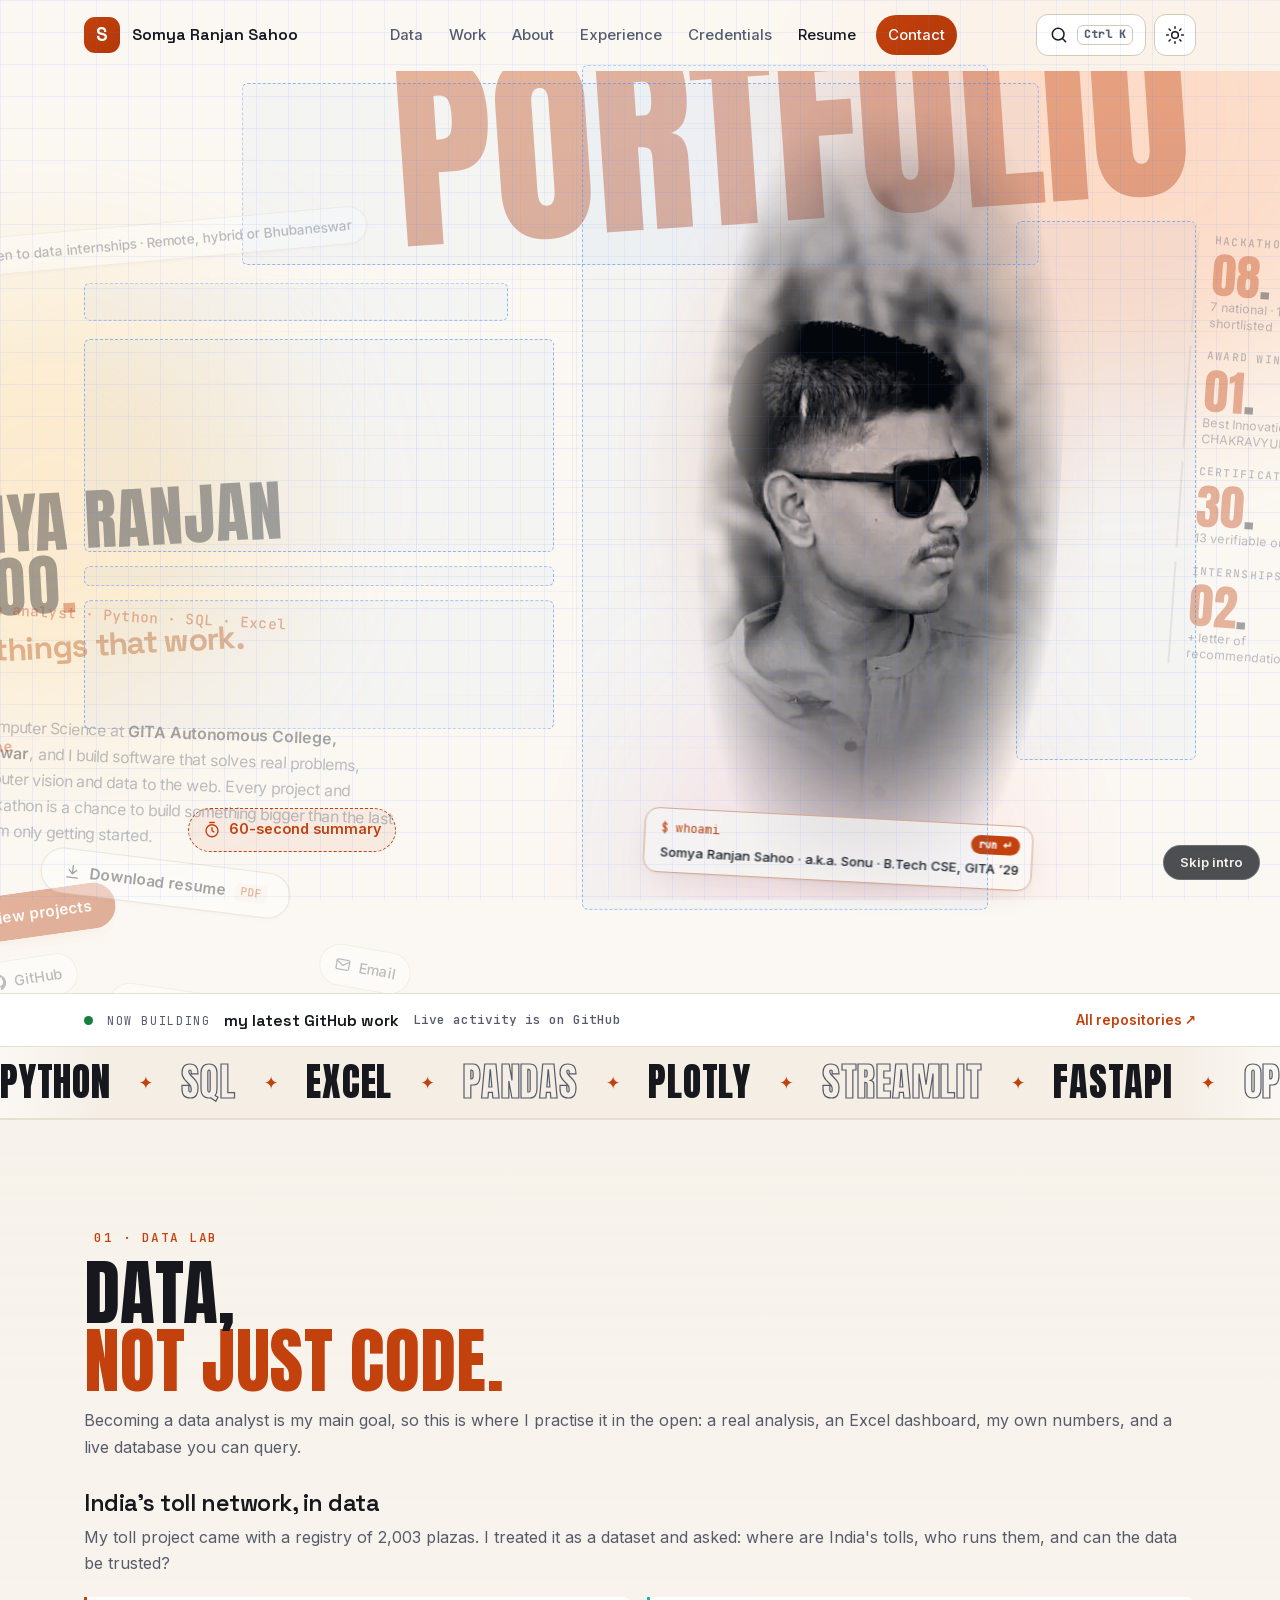
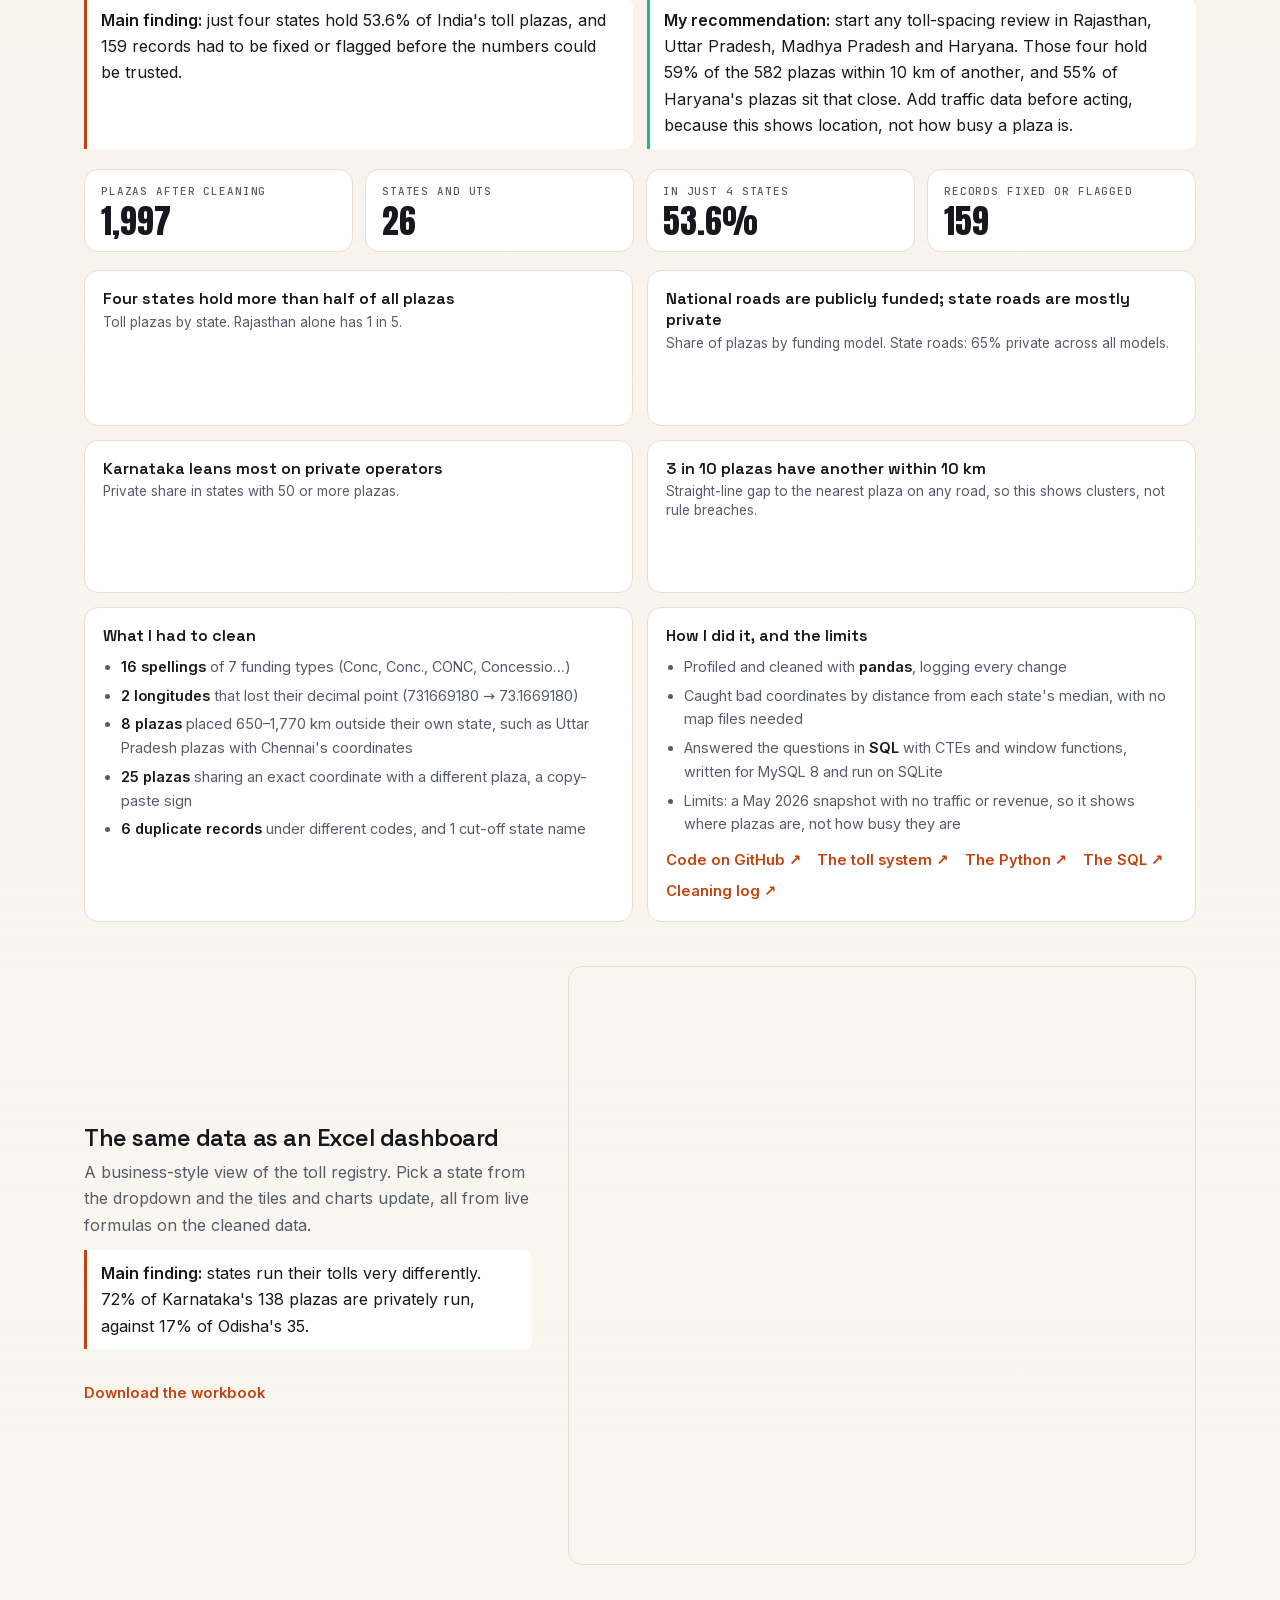
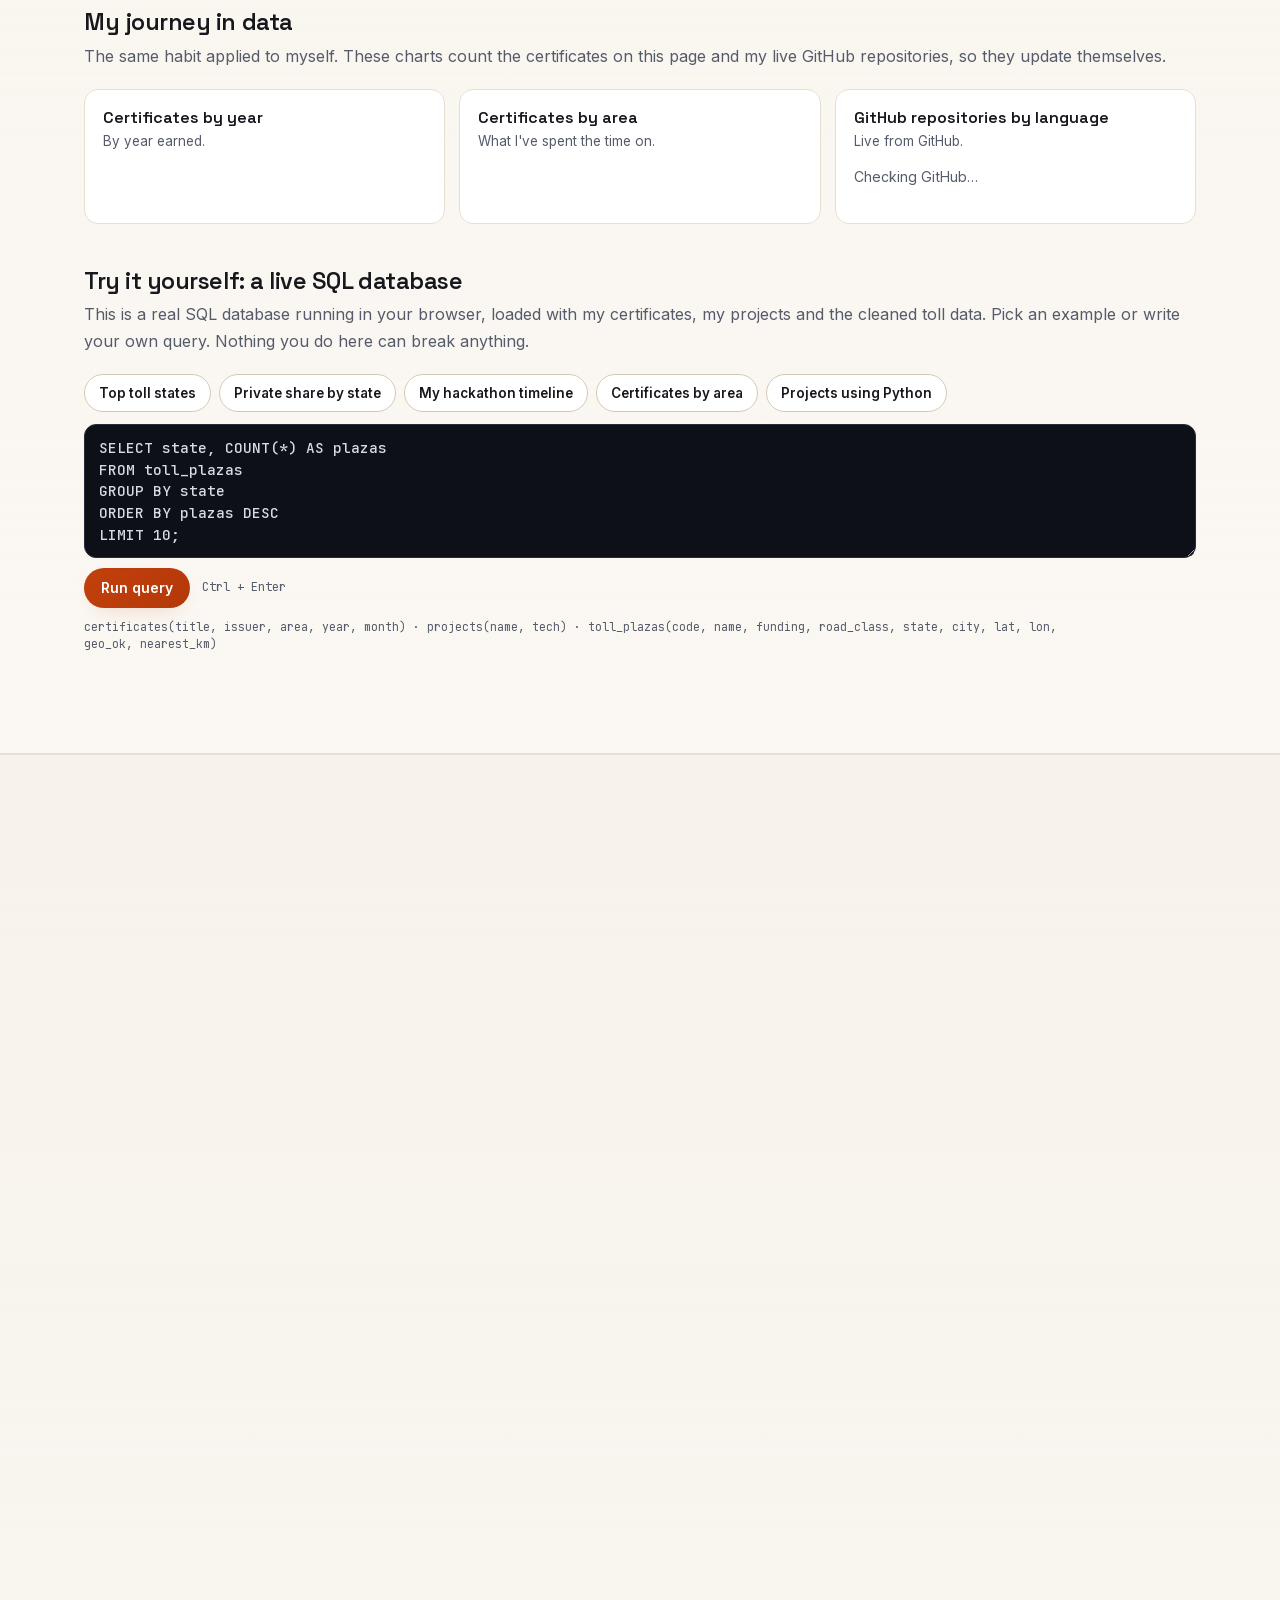
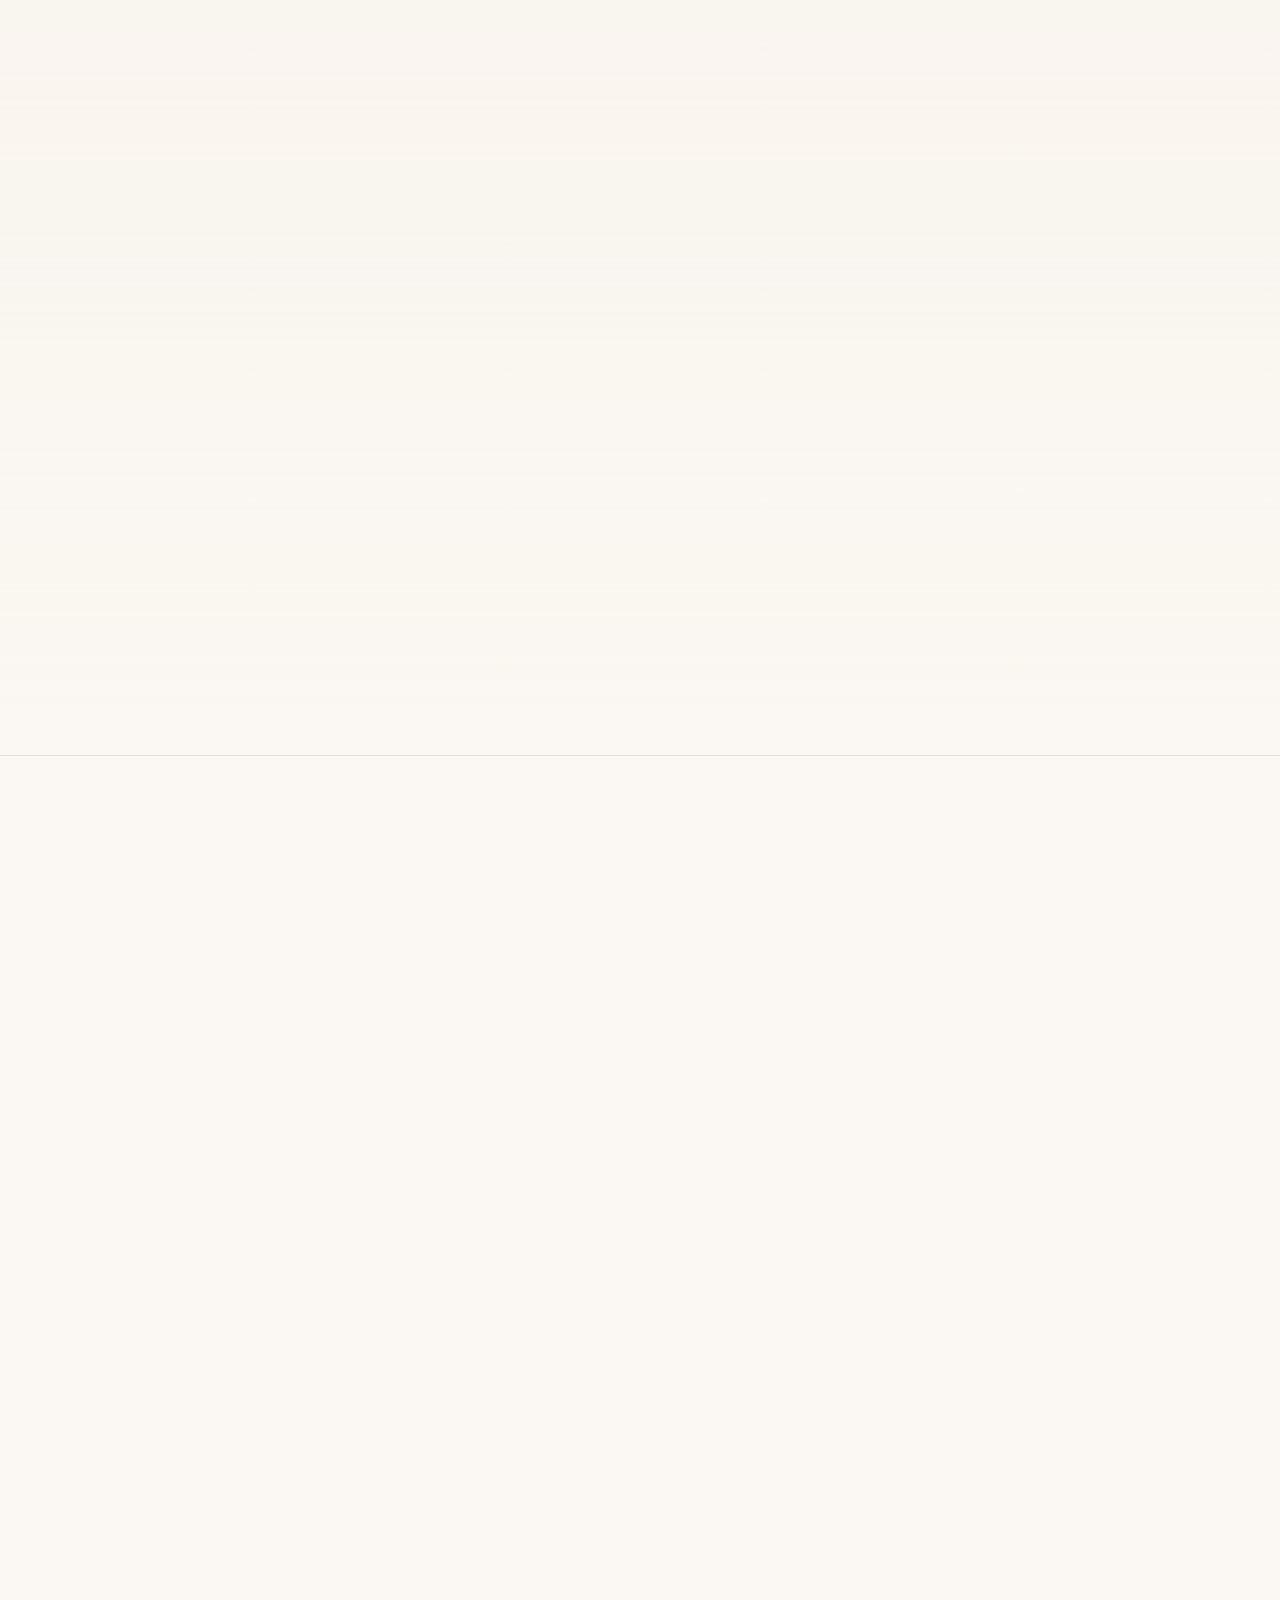
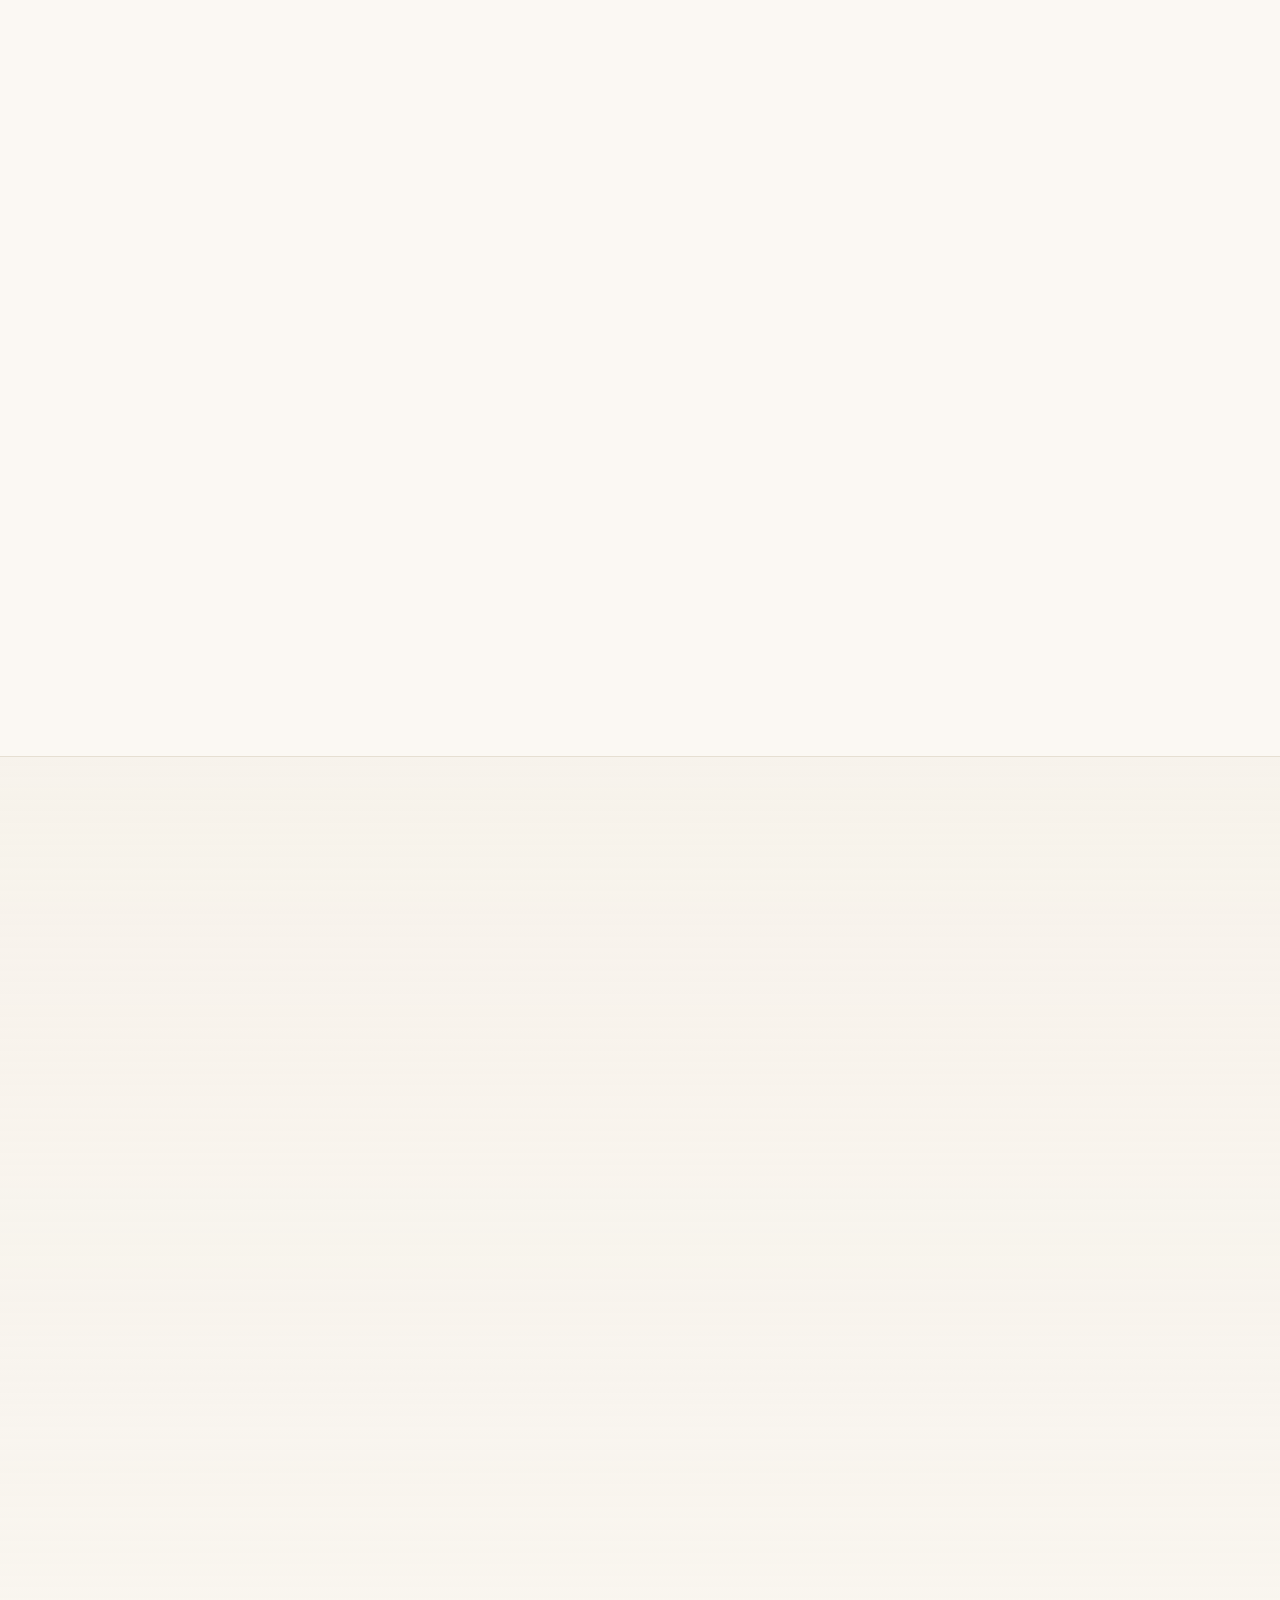
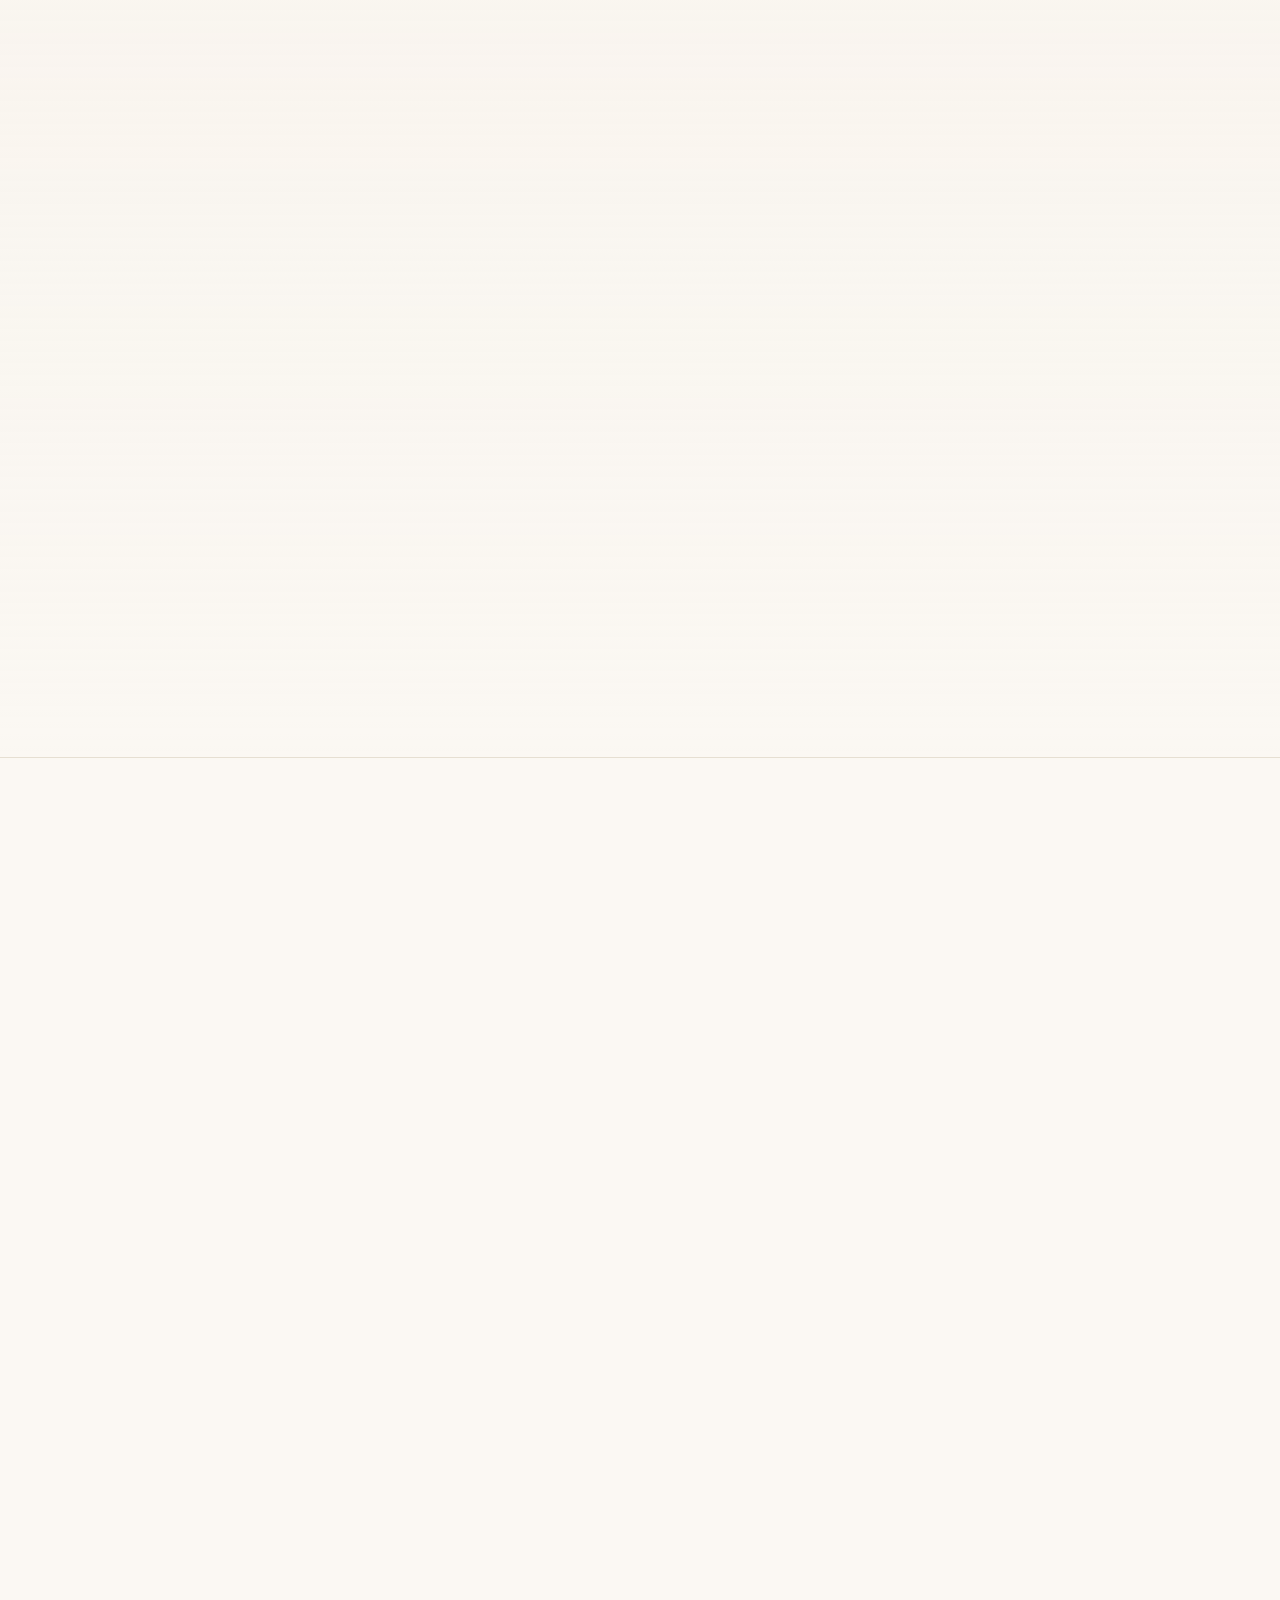
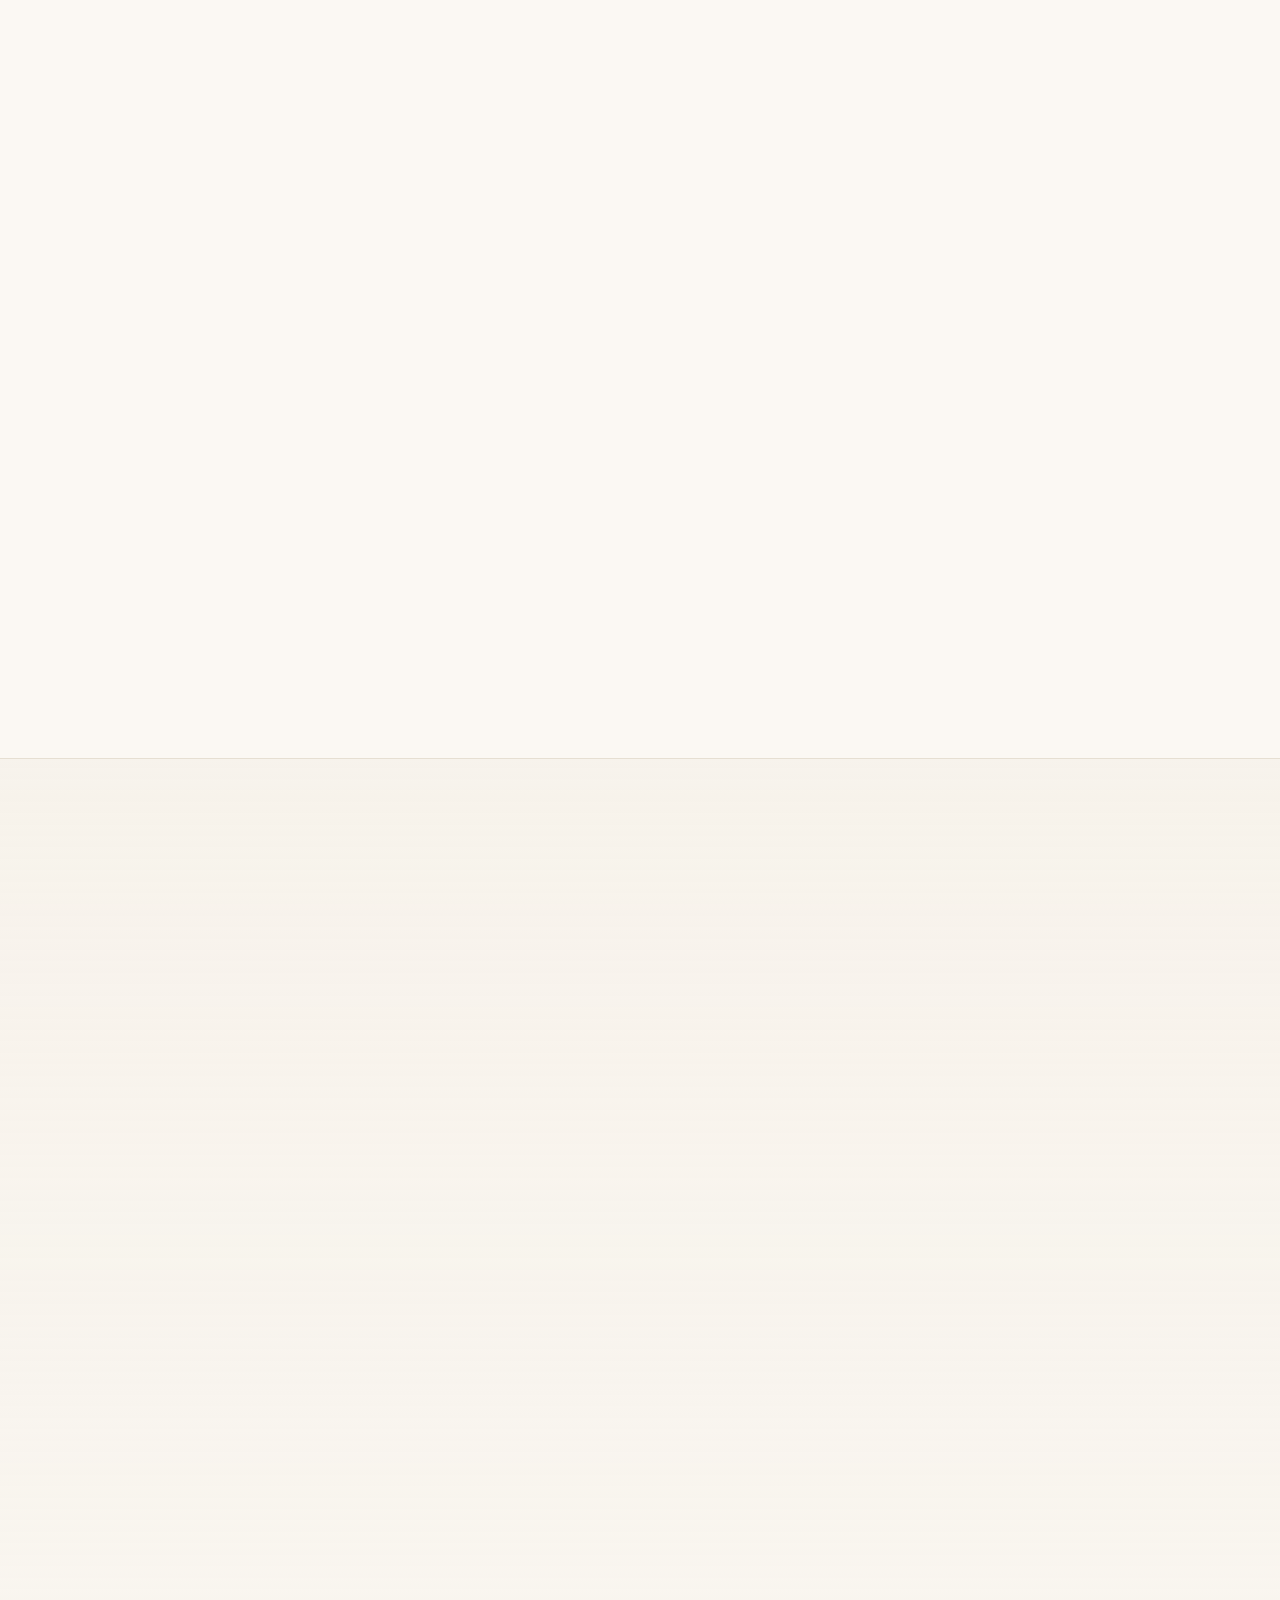
==== index.html @ 3d9ad7b9 "Intro labels draw their text from CSS, so a fading label is never scanned as low-contrast text Co-Au" ====
<!doctype html>
<html lang="en">
<head>
  <meta charset="utf-8">
  <meta http-equiv="Content-Security-Policy" content="default-src 'self'; script-src 'self' 'wasm-unsafe-eval' https://hcaptcha.com https://*.hcaptcha.com 'sha256-v4hv6ZfQVuRcMr7Sy1AnZH44LhtXQBidTsbVK5A6d98=' 'sha256-QTKUewccu4vymS6kCMDNSDtay0EPB0g5P4r34XDZfdQ='; style-src 'self' 'sha256-Icru9iI+Ml/fjcU/eu9B+s/yN4zPpXb0PztYgx0rugE=' https://hcaptcha.com https://*.hcaptcha.com; frame-src https://hcaptcha.com https://*.hcaptcha.com; font-src 'self'; img-src 'self' data:; connect-src 'self' https://formsubmit.co https://api.web3forms.com https://api.github.com https://hcaptcha.com https://*.hcaptcha.com; form-action 'self' https://formsubmit.co; base-uri 'self'; object-src 'none'; upgrade-insecure-requests">
  <meta name="referrer" content="strict-origin-when-cross-origin">
  <meta name="viewport" content="width=device-width, initial-scale=1">
  <title>Somya Ranjan Sahoo | Aspiring Data Analyst &amp; Developer</title>
  <meta name="description" content="Portfolio of Somya Ranjan Sahoo, aspiring data analyst and software developer in Bhubaneswar. SQL, Python and Excel projects, dashboards and hackathon results.">
  <meta name="keywords" content="Somya Ranjan Sahoo, data analyst portfolio, aspiring data analyst, software developer, SQL, Python, Excel, data analysis, dashboards, Bhubaneswar, Odisha">
  <meta name="robots" content="index, follow, max-image-preview:large">
  <meta name="msvalidate.01" content="415E27A560C0398D7C4775791DD42732">
  <meta name="author" content="Somya Ranjan Sahoo">
  <meta name="theme-color" content="#0b0d12">
  <link rel="canonical" href="https://somyaranjansahoo6422.github.io/">

  <meta property="og:type" content="website">
  <meta property="og:site_name" content="Somya Ranjan Sahoo">
  <meta property="og:locale" content="en_IN">
  <meta property="og:title" content="Somya Ranjan Sahoo · Aspiring Data Analyst and Software Developer">
  <meta property="og:description" content="I build things that work. Projects, hackathon results, my resume and how to reach me.">
  <meta property="og:url" content="https://somyaranjansahoo6422.github.io/">
  <meta property="og:image" content="https://somyaranjansahoo6422.github.io/assets/og-image.jpg">
  <meta property="og:image:type" content="image/jpeg">
  <meta property="og:image:width" content="1200">
  <meta property="og:image:height" content="630">
  <meta property="og:image:alt" content="Somya Ranjan Sahoo, aspiring data analyst and software developer">
  <meta name="twitter:card" content="summary_large_image">
  <meta name="twitter:title" content="Somya Ranjan Sahoo · Aspiring Data Analyst and Software Developer">
  <meta name="twitter:description" content="I build things that work. Projects, hackathon results, my resume and how to reach me.">
  <meta name="twitter:image" content="https://somyaranjansahoo6422.github.io/assets/og-image.jpg">
  <meta name="twitter:image:alt" content="Somya Ranjan Sahoo, aspiring data analyst and software developer">

  <link rel="icon" href="favicon.ico" sizes="48x48">
  <link rel="icon" href="assets/icon-192.png" type="image/png" sizes="192x192">
  <link rel="apple-touch-icon" href="assets/apple-touch-icon.png">

  <link rel="preload" as="image" href="assets/img/profile-960.webp" imagesrcset="assets/img/profile-240.webp 240w, assets/img/profile-480.webp 480w, assets/img/profile-720.webp 720w, assets/img/profile-960.webp 960w, assets/img/profile-1504.webp 1504w" imagesizes="(max-width: 760px) 70vw, 420px" fetchpriority="high">
  <link rel="preload" as="font" type="font/woff2" href="assets/fonts/anton.woff2" crossorigin>
  <link rel="preload" as="font" type="font/woff2" href="assets/fonts/inter.woff2" crossorigin>
  <!-- Phones paint from the inline first-screen CSS; the full stylesheet loads alongside without blocking. Wider screens wait for it as usual. -->
  <style id="critical">@font-face{font-family:Anton;src:url(assets/fonts/anton.woff2) format("woff2");font-weight:400;font-display:swap}@font-face{font-family:Poster Fallback;src:local("Roboto"),local("Roboto-Regular"),local("Arial"),local("Helvetica");size-adjust:66%}@font-face{font-family:Caveat;src:url(assets/fonts/caveat.woff2) format("woff2");font-weight:600;font-display:swap}@font-face{font-family:Space Grotesk;src:url(assets/fonts/space-grotesk.woff2) format("woff2");font-weight:500 700;font-display:swap}@font-face{font-family:Space Grotesk;src:url(assets/fonts/space-grotesk-ext.woff2) format("woff2");font-weight:500 700;font-display:swap;unicode-range:U+20B9}@font-face{font-family:Inter;src:url(assets/fonts/inter.woff2) format("woff2");font-weight:400 600;font-display:swap}@font-face{font-family:Inter;src:url(assets/fonts/inter-ext.woff2) format("woff2");font-weight:400 600;font-display:swap;unicode-range:U+20B9}@font-face{font-family:JetBrains Mono;src:url(assets/fonts/jetbrains-mono.woff2) format("woff2");font-weight:400 500;font-display:swap}@media(max-width:760px){:root{--bg: #fbf8f3;--bg-alt: #f4eee5;--surface: #ffffff;--surface-2: #fdfaf6;--text: #16181d;--muted: #555b6a;--line: #e6dfd2;--line-strong: #d4c9b7;--accent: #c2410c;--accent-2: #b45309;--accent-fill: #c2410c;--accent-fill-2: #b4380a;--accent-ink: #ffffff;--accent-soft: rgba(194, 65, 12, .07);--accent-glow: rgba(194, 65, 12, .24);--ok: #15803d;--grid: rgba(120, 90, 50, .09);--blob-1: rgba(255, 140, 80, .26);--blob-2: rgba(255, 196, 92, .24);--blob-3: rgba(255, 110, 140, .12);--shadow-sm: 0 1px 2px rgba(60, 40, 20, .05), 0 2px 6px rgba(60, 40, 20, .04);--shadow: 0 1px 2px rgba(60, 40, 20, .05), 0 10px 30px -12px rgba(90, 50, 20, .16);--shadow-lg: 0 2px 4px rgba(60, 40, 20, .05), 0 22px 50px -20px rgba(120, 60, 20, .26);--nav-bg: rgba(251, 248, 243, .82);--badge-win: #854d0e;--badge-win-bg: rgba(202, 138, 4, .13);--badge-final: #6d28d9;--badge-final-bg: rgba(109, 40, 217, .1);--badge-sel: #0f766e;--badge-sel-bg: rgba(15, 118, 110, .1);--badge-part: #475569;--badge-part-bg: rgba(71, 85, 105, .1);--danger: #b91c1c;--font-display: "Space Grotesk", system-ui, sans-serif;--font-body: "Inter", system-ui, -apple-system, "Segoe UI", sans-serif;--font-mono: "JetBrains Mono", ui-monospace, Consolas, monospace;--radius: 16px;--wrap: 1160px;--ease: cubic-bezier(.22, 1, .36, 1);color-scheme:light}@media(prefers-color-scheme:dark){:root:not([data-theme=light]){--bg: #0b0d12;--bg-alt: #0f1219;--surface: #151922;--surface-2: #121620;--text: #ecebe6;--muted: #a0a5b3;--line: #242a36;--line-strong: #343c4b;--accent: #ff7a4d;--accent-2: #ffb44a;--accent-fill: #ff6a3d;--accent-fill-2: #ff8a3d;--accent-ink: #0b0d12;--accent-soft: rgba(255, 106, 61, .12);--accent-glow: rgba(255, 106, 61, .28);--ok: #3ddc84;--grid: rgba(255, 255, 255, .05);--blob-1: rgba(255, 106, 61, .18);--blob-2: rgba(255, 170, 60, .09);--blob-3: rgba(120, 90, 255, .11);--shadow-sm: 0 1px 2px rgba(0, 0, 0, .3);--shadow: 0 1px 2px rgba(0, 0, 0, .3), 0 16px 40px -16px rgba(0, 0, 0, .6);--shadow-lg: 0 2px 4px rgba(0, 0, 0, .3), 0 26px 60px -20px rgba(0, 0, 0, .75);--nav-bg: rgba(11, 13, 18, .76);--badge-win: #fcd34d;--badge-win-bg: rgba(252, 211, 77, .14);--badge-final: #c4b5fd;--badge-final-bg: rgba(196, 181, 253, .14);--badge-sel: #5eead4;--badge-sel-bg: rgba(94, 234, 212, .12);--badge-part: #cbd5e1;--badge-part-bg: rgba(203, 213, 225, .12);--danger: #f87171;color-scheme:dark}}*,*:before,*:after{box-sizing:border-box}html{scroll-padding-top:84px}body{margin:0;background:var(--bg);color:var(--text);font:400 16px/1.65 var(--font-body);-webkit-font-smoothing:antialiased;overflow-x:hidden}img{max-width:100%;height:auto;display:block}a{color:inherit}h1,h2,h3{font-family:var(--font-display);line-height:1.15;margin:0;letter-spacing:-.02em}p{margin:0 0 1em}ul,ol{margin:0;padding:0;list-style:none}svg{width:20px;height:20px;fill:none;stroke:currentColor;stroke-width:1.8;stroke-linecap:round;stroke-linejoin:round;flex:none}::selection{background:var(--accent-fill);color:var(--accent-ink)}:focus-visible{outline:3px solid var(--accent);outline-offset:3px;border-radius:6px}.wrap{width:100%;max-width:var(--wrap);margin:0 auto;padding:0 24px}.mono{font-family:var(--font-mono);font-size:.82rem;letter-spacing:0}.sr-only{position:absolute;width:1px;height:1px;padding:0;margin:-1px;overflow:hidden;clip:rect(0 0 0 0);white-space:nowrap;border:0}.grad{background:linear-gradient(100deg,var(--accent) 0%,var(--accent-2) 50%,var(--accent) 100%);-webkit-background-clip:text;background-clip:text;color:transparent}.skip{position:absolute;left:-999px;top:8px;background:var(--accent-fill);color:var(--accent-ink);padding:10px 16px;border-radius:8px;z-index:100;font-weight:600}.skip:focus{left:8px}.ambient{position:fixed;inset:0;z-index:-1;pointer-events:none;overflow:hidden}.ambient span{position:absolute;border-radius:50%;filter:blur(80px)}.ambient span:nth-child(1){width:46vw;height:46vw;top:-14vw;right:-10vw;background:var(--blob-1)}.ambient span:nth-child(2){width:36vw;height:36vw;top:30vh;left:-14vw;background:var(--blob-2)}.ambient span:nth-child(3){width:30vw;height:30vw;bottom:-12vw;right:20vw;background:var(--blob-3)}.progress{position:fixed;top:0;left:0;right:0;height:3px;z-index:70;pointer-events:none;background:linear-gradient(90deg,var(--accent-fill),var(--accent-2));transform-origin:0 50%;transform:scaleX(0)}.btn{position:relative;overflow:hidden;isolation:isolate;display:inline-flex;align-items:center;justify-content:center;gap:8px;min-height:46px;padding:12px 22px;border-radius:999px;border:1px solid transparent;font:600 .95rem/1 var(--font-body);text-decoration:none;cursor:pointer;transition:transform .3s var(--ease),box-shadow .3s ease,background .25s ease,border-color .25s ease,color .25s ease}.btn svg{width:18px;height:18px}.btn--primary{background:linear-gradient(135deg,var(--accent-fill),var(--accent-fill-2));color:var(--accent-ink);box-shadow:0 8px 22px -10px var(--accent-glow)}.btn--primary:after{content:"";position:absolute;inset:0;z-index:-1;background:linear-gradient(110deg,transparent 30%,rgba(255,255,255,.35) 50%,transparent 70%);transform:translate(-120%);transition:transform .7s var(--ease)}.btn--primary:hover{transform:translateY(-2px);box-shadow:0 14px 30px -10px var(--accent-glow)}.btn--primary:hover:after{transform:translate(120%)}.btn--ghost{background:var(--surface);color:var(--text);border-color:var(--line-strong);box-shadow:var(--shadow-sm)}.btn--ghost:hover{transform:translateY(-2px);border-color:var(--accent);color:var(--accent)}.btn:active{transform:translateY(0) scale(.98)}.btn__meta{font:500 .7rem/1 var(--font-mono);padding:3px 6px;border-radius:5px;background:var(--accent-soft);color:var(--accent)}.link{color:var(--accent);text-decoration:underline;text-decoration-color:transparent;text-underline-offset:4px;text-decoration-thickness:1.5px;font-weight:600;font-size:.92rem;transition:text-decoration-color .25s ease}.link:hover{text-decoration-color:currentColor}.icon-btn{width:42px;height:42px;display:inline-grid;place-items:center;border-radius:12px;border:1px solid var(--line-strong);background:var(--surface);color:var(--text);cursor:pointer;transition:border-color .2s ease,color .2s ease}.icon-btn:hover{border-color:var(--accent);color:var(--accent)}.nav{position:sticky;top:0;z-index:50;background:var(--nav-bg);backdrop-filter:saturate(1.5) blur(14px);-webkit-backdrop-filter:saturate(1.5) blur(14px);border-bottom:1px solid transparent;transition:border-color .3s ease,box-shadow .3s ease}.nav__inner{display:flex;align-items:center;justify-content:space-between;height:70px;gap:16px;transition:height .3s var(--ease)}.brand{display:flex;align-items:center;gap:12px;text-decoration:none;font-weight:600}.brand__mark{width:36px;height:36px;border-radius:11px;display:grid;place-items:center;background:linear-gradient(135deg,var(--accent-fill),var(--accent-fill-2));color:var(--accent-ink);font:700 1.15rem/1 var(--font-display);transition:transform .4s var(--ease),border-radius .4s ease}.brand:hover .brand__mark{transform:rotate(-8deg);border-radius:50%}.brand__name{font-family:var(--font-display)}.brand:hover .brand__name{color:var(--accent)}.nav__links{display:flex;align-items:center;gap:2px}.nav__links a{text-decoration:none;padding:8px 12px;border-radius:999px;color:var(--muted);font-weight:500;font-size:.93rem;transition:color .2s ease,background .2s ease}.nav__links a:hover{color:var(--text);background:var(--accent-soft)}.nav__links .nav__resume{color:var(--text)}.nav__links .nav__cta{color:var(--accent-ink);background:linear-gradient(135deg,var(--accent-fill),var(--accent-fill-2));margin-left:6px}.nav__links .nav__cta:hover,.nav__links .nav__cta.active{color:var(--accent-ink);background:linear-gradient(135deg,var(--accent-fill),var(--accent-fill-2));filter:brightness(1.06)}.nav__tools{display:flex;gap:8px}.menu-btn,.i-moon{display:none}@media(prefers-color-scheme:dark){:root:not([data-theme=light]) .i-sun{display:none}:root:not([data-theme=light]) .i-moon{display:block}}.hero{padding:80px 0 60px;position:relative}.hero:before{content:"";position:absolute;inset:0;z-index:-1;pointer-events:none;background-image:linear-gradient(var(--grid) 1px,transparent 1px),linear-gradient(90deg,var(--grid) 1px,transparent 1px);background-size:52px 52px;mask-image:radial-gradient(ellipse 75% 65% at 65% 35%,#000 15%,transparent 72%);-webkit-mask-image:radial-gradient(ellipse 75% 65% at 65% 35%,#000 15%,transparent 72%)}.status{display:inline-flex;align-items:center;gap:10px;padding:7px 15px;border-radius:999px;border:1px solid var(--line);background:var(--surface);font-size:.85rem;font-weight:500;color:var(--muted);margin-bottom:18px;box-shadow:var(--shadow-sm)}.dot{position:relative;width:8px;height:8px;border-radius:50%;background:var(--ok)}.dot:after{content:"";position:absolute;inset:-4px;border-radius:50%;border:2px solid var(--ok);opacity:0}.role{font:500 .9rem/1.4 var(--font-mono);color:var(--accent);margin-bottom:14px;letter-spacing:.01em}.hero h1{font-size:clamp(2.4rem,5.6vw,4.2rem);margin-bottom:22px;letter-spacing:-.035em}.hero h1 .line{display:block}.lede{font-size:1.1rem;color:var(--muted);max-width:60ch}.lede strong{color:var(--text);font-weight:600}.hero__cta{display:flex;flex-wrap:wrap;align-items:center;gap:12px 14px;margin:30px 0 26px}.hero__contact{margin-left:4px}.socials{display:flex;flex-wrap:wrap;gap:10px}.socials a{display:inline-flex;align-items:center;gap:8px;text-decoration:none;color:var(--muted);font-weight:500;font-size:.9rem;padding:8px 14px;border-radius:999px;border:1px solid var(--line);background:var(--surface);transition:color .2s ease,border-color .2s ease,transform .3s var(--ease)}.socials a:hover{color:var(--accent);border-color:var(--accent);transform:translateY(-2px)}.socials svg{width:17px;height:17px}@media(prefers-reduced-motion:no-preference){html{scroll-behavior:smooth}.js .enter{opacity:0;transform:translateY(18px);animation:enter .8s var(--ease) forwards}.js .d1{animation-delay:.05s}.js .d2{animation-delay:.15s}.js .d3{animation-delay:.27s}.js .d4{animation-delay:.38s}.js .d5{animation-delay:.48s}.js .d6{animation-delay:.58s}.dot:after{animation:ping 2.2s cubic-bezier(0,0,.2,1) infinite}.ambient span:nth-child(1){animation:drift1 24s ease-in-out infinite alternate}.ambient span:nth-child(2){animation:drift2 28s ease-in-out infinite alternate}}@media(prefers-reduced-motion:reduce){.lift,.lift:hover,.btn:hover,.socials a:hover,.to-top:hover{transform:none!important}}@media(max-width:1100px){.nav__links a{padding:8px 9px;font-size:.9rem}}@media(max-width:960px){.menu-btn{display:inline-grid}.nav__links{position:absolute;top:100%;left:0;right:0;flex-direction:column;align-items:stretch;gap:2px;padding:10px 16px 18px;background:var(--bg);border-bottom:1px solid var(--line);box-shadow:0 20px 40px -20px #00000059;opacity:0;visibility:hidden;transform:translateY(-8px);transition:opacity .2s ease,transform .3s var(--ease),visibility 0s linear .2s}.nav__links a{padding:13px 12px;border-radius:12px;font-size:1rem}.nav__links .nav__cta{margin:8px 0 0;text-align:center}}.ambient span{animation:none!important;filter:blur(60px)}.nav{backdrop-filter:none;-webkit-backdrop-filter:none;background:var(--bg)}.wrap{padding:0 16px}.brand__name{font-size:.98rem}.hero{padding:36px 0 44px}.hero__cta .btn{flex:1 1 auto}@media(max-width:420px){.nav__tools{gap:4px}.nav__tools .icon-btn{width:44px;height:44px}.brand{gap:9px}.brand__name{font-size:.92rem}}a,button,summary,label,.filter{touch-action:manipulation}h1,h2,h3{text-wrap:balance}p,li,dd{text-wrap:pretty}.icon-btn:active,.filter:active,.to-top:active{transform:scale(.94)}.icon-btn,.filter{transition:transform .12s ease,border-color .2s ease,color .2s ease,background .2s ease}@media(pointer:coarse){.more .link,.case__links .link,.card>.link,.cert-list li>.link,.contact__links a,.footer__links a,.hero__contact,.about__evidence .link,.email-box__addr,.mini a,.section__head--row>.link{display:inline-flex;align-items:center;min-height:44px}}@media(max-width:380px){.nav__tools{gap:2px}.brand{gap:8px}.brand__name{font-size:.84rem}}@media(max-width:340px){.brand__name{display:none}}.stage{--word: clamp(4.4rem, 17vw, 15rem);position:relative;padding:0 0 84px;overflow:hidden;min-height:min(calc(100svh - 70px),1040px)}.stage__word{position:absolute;left:50%;top:18px;z-index:0;display:flex;white-space:nowrap;transform:translate(-50%,var(--py, 0px));font:700 var(--word)/.82 var(--font-display);letter-spacing:-.05em;pointer-events:none;user-select:none}.stage__word span{display:inline-block;background:linear-gradient(180deg,var(--accent-fill) 20%,var(--accent-fill-2) 100%);-webkit-background-clip:text;background-clip:text;color:transparent}.stage__grid{position:relative;z-index:1;display:grid;align-items:end;grid-template-columns:minmax(0,1.1fr) minmax(0,.95fr) 180px;gap:28px}.stage__text{padding-top:calc(var(--word) * .82 + 54px)}.stage h1{font-size:inherit;margin:0 0 14px;letter-spacing:normal}.stage__hello{display:block;font:500 clamp(1.1rem,1.8vw,1.45rem)/1.2 var(--font-display);color:var(--muted);margin-bottom:6px}.stage__name{display:block;font:700 clamp(2.2rem,4.3vw,3.7rem)/1 var(--font-display);letter-spacing:-.04em;text-transform:uppercase}.stage h1 .line.grad{display:block;margin-top:12px;font-size:clamp(1.35rem,2.5vw,2.1rem);letter-spacing:-.02em}.stage .role{margin:0 0 14px}@media(max-width:480px){.stage .role{font-size:clamp(.68rem,3.45vw,.9rem);letter-spacing:0}}.stage .lede{font-size:1.02rem;max-width:54ch}.stage .hero__cta{margin:24px 0 20px}.stage__portrait{position:relative;margin:0;height:clamp(440px,62vw,720px);align-self:end}.stage__portrait img{position:relative;z-index:1;width:100%;height:100%;object-fit:cover;object-position:50% 30%;-webkit-mask-image:linear-gradient(to bottom,#000 68%,transparent 98%),radial-gradient(ellipse 72% 80% at 50% 40%,#000 52%,transparent 82%);-webkit-mask-composite:source-in;mask-image:linear-gradient(to bottom,#000 68%,transparent 98%),radial-gradient(ellipse 72% 80% at 50% 40%,#000 52%,transparent 82%);mask-composite:intersect}.stage__glow{position:absolute;inset:12% 8% 6%;z-index:0;border-radius:50%;background:radial-gradient(circle at 50% 40%,var(--accent-glow),transparent 68%);filter:blur(30px)}.stage__tag{position:absolute;z-index:2;left:50%;bottom:7%;transform:translate(-50%);width:max-content;max-width:94%;padding:9px 14px;border-radius:999px;font-size:.8rem;text-align:center;background:var(--nav-bg);border:1px solid var(--line);box-shadow:var(--shadow);backdrop-filter:blur(10px);-webkit-backdrop-filter:blur(10px)}.stage__tag .mono{color:var(--accent);margin-right:6px}@media(max-width:1100px){.stage__tag{width:auto;left:8px;right:8px;transform:none;max-width:none}.stage__tag *{min-width:0;white-space:normal}}.stage__rail{margin:0;display:grid;gap:14px;align-self:center;padding-top:calc(var(--word) * .5)}.stage__rail>div{padding:2px 0 2px 16px;border-left:2px solid var(--line-strong);transition:border-color .3s ease}.stage__rail>div:hover{border-color:var(--accent-fill)}.stage__rail dt{font:500 .68rem/1.2 var(--font-mono);text-transform:uppercase;letter-spacing:.12em;color:var(--muted)}.stage__rail dd{margin:0}.stage__rail .count{display:block;font:700 2.6rem/1.05 var(--font-display);font-variant-numeric:tabular-nums;letter-spacing:-.03em;background:linear-gradient(135deg,var(--text),var(--accent));-webkit-background-clip:text;background-clip:text;color:transparent}.stage__sub{font-size:.76rem;color:var(--muted);line-height:1.35}.stage__scroll{position:absolute;left:50%;bottom:20px;transform:translate(-50%);z-index:2;display:inline-flex;align-items:center;gap:6px;font:500 .72rem/1 var(--font-mono);letter-spacing:.14em;text-transform:uppercase;color:var(--muted);text-decoration:none;padding:10px}.stage__scroll svg{width:16px;height:16px}.stage__scroll:hover{color:var(--accent)}.js .d7{animation-delay:.68s}.js .d8{animation-delay:.78s}@media(prefers-reduced-motion:no-preference){.js .stage__word span{opacity:0;transform:translateY(40%);animation:wordRise 1s var(--ease) forwards;animation-delay:calc(.05s + var(--i) * 55ms)}.stage__scroll svg{animation:bob 1.8s ease-in-out infinite}}@media(max-width:1100px){.stage__grid{grid-template-columns:minmax(0,1.1fr) minmax(0,.9fr)}.stage__rail{grid-column:1 / -1;grid-template-columns:repeat(4,1fr);padding-top:8px;align-self:start}}.stage{--word: 21vw;min-height:0;padding-bottom:64px}.stage__word{top:10px}.stage__grid{grid-template-columns:1fr;gap:22px;padding-top:calc(var(--word) * .82 * .45)}.stage__portrait{order:-1;height:clamp(320px,100vw,430px);width:min(84vw,340px);justify-self:center}.stage__rail{grid-template-columns:repeat(2,1fr);gap:16px 14px}.stage__rail .count{font-size:2.1rem}.stage__tag{font-size:.72rem;bottom:4%}.stage{--word: clamp(5.4rem, 22vw, 20rem);--font-poster: "Anton", "Impact", "Poster Fallback", sans-serif}.stage__word{font-family:var(--font-poster);font-weight:400;letter-spacing:-.005em;line-height:.86;top:12px}.stage__word span{background:linear-gradient(180deg,var(--accent-fill) 35%,var(--accent-fill-2) 100%);-webkit-background-clip:text;background-clip:text}.stage__text{padding-top:calc(var(--word) * .86 + 34px)}.stage__hello{font:600 clamp(1.7rem,2.8vw,2.4rem)/1 "Caveat","Segoe Script",cursive;color:var(--text);margin-bottom:2px}.stage__name{font-family:var(--font-poster);font-weight:400;letter-spacing:.01em;line-height:.95;font-size:clamp(2.7rem,5.2vw,4.6rem)}.accent-dot{color:var(--accent)}.stage__rail .count{font-family:var(--font-poster);font-weight:400;font-size:3rem;letter-spacing:.01em;line-height:1;background:none;color:var(--accent);-webkit-text-fill-color:currentColor}.stage__rail .count:after{content:".";color:var(--text)}.stage__rail dt{margin-bottom:4px}.stage__grid{padding-top:calc(var(--word) * .86 * .5)}.stage__rail .count{font-size:2.4rem}.stage__word span:nth-child(1){--i: 0}.stage__word span:nth-child(2){--i: 1}.stage__word span:nth-child(3){--i: 2}.stage__word span:nth-child(4){--i: 3}.stage__word span:nth-child(5){--i: 4}.stage__word span:nth-child(6){--i: 5}.stage__word span:nth-child(7){--i: 6}.stage__word span:nth-child(8){--i: 7}.stage__word span:nth-child(9){--i: 8}.stage{--word: clamp(5.4rem, 16.5vw, 15rem)}.stage__text{padding-top:calc(var(--word) * .86 + 30px)}.stage__portrait{height:clamp(520px,66vw,860px);margin-top:calc(var(--word) * -.62)}.stage__portrait img{object-position:62% 26%;filter:grayscale(1) contrast(1.18) brightness(.82);transition:filter .9s var(--ease),transform 1.2s var(--ease);-webkit-mask-image:linear-gradient(to bottom,#000 62%,transparent 96%),radial-gradient(ellipse 58% 66% at 56% 42%,#000 42%,transparent 74%);mask-image:linear-gradient(to bottom,#000 62%,transparent 96%),radial-gradient(ellipse 58% 66% at 56% 42%,#000 42%,transparent 74%)}.stage__portrait:hover img{filter:none;transform:scale(1.015)}.stage__glow{inset:6% 4% 10%;background:radial-gradient(circle at 56% 40%,var(--accent-glow),transparent 64%);filter:blur(40px);opacity:.9}.stage__portrait:after{content:"";position:absolute;left:18%;right:18%;bottom:14%;height:1px;z-index:2;background:linear-gradient(90deg,transparent,var(--accent-fill),transparent);opacity:.7}.stage__tag{bottom:9%}.stage .lede{font-size:.98rem}.stage .hero__cta{margin:20px 0 16px}@media(max-width:1100px){.stage__portrait{margin-top:calc(var(--word) * -.5);height:clamp(480px,70vw,700px)}}.stage{--word: 24vw}.stage__text{padding-top:0}.stage__grid{padding-top:calc(var(--word) * .86 * .42)}.stage__portrait{margin-top:0;height:clamp(320px,98vw,420px);width:min(88vw,360px)}.stage__portrait img{-webkit-mask-image:linear-gradient(to bottom,#000 60%,transparent 95%),radial-gradient(ellipse 62% 70% at 56% 44%,#000 44%,transparent 76%);mask-image:linear-gradient(to bottom,#000 60%,transparent 95%),radial-gradient(ellipse 62% 70% at 56% 44%,#000 44%,transparent 76%)}.stage__tag{bottom:4%}.stage__portrait:after{content:none}.stage__portrait img{-webkit-mask-image:linear-gradient(to bottom,transparent 0%,#000 24%,#000 62%,transparent 96%),radial-gradient(ellipse 60% 70% at 56% 46%,#000 44%,transparent 76%);mask-image:linear-gradient(to bottom,transparent 0%,#000 24%,#000 62%,transparent 96%),radial-gradient(ellipse 60% 70% at 56% 46%,#000 44%,transparent 76%)}.stage__tag{border-color:color-mix(in srgb,var(--accent-fill) 35%,var(--line))}.stage__portrait img{-webkit-mask-image:linear-gradient(to bottom,transparent 0%,#000 22%,#000 60%,transparent 95%),radial-gradient(ellipse 64% 72% at 56% 46%,#000 46%,transparent 78%);mask-image:linear-gradient(to bottom,transparent 0%,#000 22%,#000 60%,transparent 95%),radial-gradient(ellipse 64% 72% at 56% 46%,#000 46%,transparent 78%)}.stage__tag{font-size:.7rem;padding:7px 12px;max-width:92%}.stage__tag{white-space:nowrap;font-size:.68rem}.hero__cta .btn--primary{transition:transform .2s var(--ease),box-shadow .2s ease,filter .2s ease}:root{--font-poster: "Anton", "Impact", "Poster Fallback", sans-serif;--gold: #b45309;--gold-bg: rgba(202, 138, 4, .14)}@media(prefers-color-scheme:dark){:root:not([data-theme=light]){--gold: #fbbf24;--gold-bg: rgba(251, 191, 36, .14)}}.tabbar{display:none}:root[data-device=phone] .tabbar,:root[data-device=tablet] .tabbar{display:flex;position:fixed;z-index:70;justify-content:space-around;align-items:stretch;background:color-mix(in srgb,var(--surface) 88%,transparent);border:1px solid var(--line);backdrop-filter:blur(16px) saturate(1.4);-webkit-backdrop-filter:blur(16px) saturate(1.4);box-shadow:0 -8px 30px -18px #00000073}.tabbar a{position:relative;display:flex;flex-direction:column;align-items:center;justify-content:center;gap:3px;min-width:44px;min-height:48px;padding:6px 4px;text-decoration:none;color:var(--muted);font:600 .66rem/1 var(--font-body);letter-spacing:.02em;transition:color .2s ease}.tabbar svg{width:22px;height:22px;transition:transform .25s var(--ease)}.tabbar a:active svg{transform:scale(.9)}:root[data-device=phone] .tabbar{left:0;right:0;bottom:0;padding:4px 6px calc(4px + env(safe-area-inset-bottom));border-width:1px 0 0;border-radius:18px 18px 0 0}:root[data-device=phone] .tabbar a[data-tab=resume]{display:none}:root[data-device=phone] .tabbar a{flex:1}:root[data-device=phone] .menu-btn,:root[data-device=phone] .nav__links{display:none!important}:root[data-device=phone] body{padding-bottom:calc(64px + env(safe-area-inset-bottom))}.magnetic{transition:translate .25s var(--ease)}@media(prefers-color-scheme:light){:root:not([data-theme=dark]) .stage__portrait img{mix-blend-mode:multiply;filter:grayscale(1) contrast(1.25) brightness(1.18)}}:root[data-touch="1"] .cmdk-btn__k{display:none!important}.stage__tag{padding:0}.tag__btn{display:inline-flex;align-items:center;gap:4px;padding:9px 14px;border:0;border-radius:inherit;background:none;color:inherit;font:inherit;cursor:pointer;text-align:center}.tag__run{margin-left:8px;padding:2px 8px;border-radius:999px;font:600 .66rem/1.4 var(--font-mono);color:var(--accent-ink);background:var(--accent-fill)}.tag__btn:hover .tag__run{filter:brightness(1.08)}@media(prefers-reduced-motion:no-preference){.tag__run{animation:pulseRun 2.4s ease-in-out infinite}}.cmdk-btn{position:relative}.cmdk-btn__k{display:none}.qv-btn{display:inline-flex;align-items:center;gap:8px;min-height:44px;padding:0 14px;border-radius:999px;cursor:pointer;border:1px dashed var(--accent-fill);background:var(--accent-soft);color:var(--accent);font:600 .9rem/1 var(--font-body);transition:background .2s ease,transform .12s ease}.qv-btn svg{width:18px;height:18px}.qv-btn:hover{background:color-mix(in srgb,var(--accent-fill) 18%,transparent)}.qv-btn:active{transform:scale(.96)}body{background-color:var(--page-bg, var(--bg));transition:background-color 1s ease}.tag__btn{display:inline-block;white-space:nowrap;line-height:1.4}.tag__run{display:inline-block;vertical-align:1px}.tag__btn{white-space:normal}.ambient span{will-change:transform}@media(prefers-reduced-motion:no-preference){.tag__run{animation:none;position:relative}.tag__run:after{content:"";position:absolute;inset:-4px;border-radius:inherit;border:2px solid var(--accent-fill);opacity:0;animation:ping 2.4s ease-out infinite}}.stage__tag{padding:0;width:max-content;max-width:min(96%,460px);border-radius:14px;text-align:left;white-space:normal;font-size:.82rem;bottom:8%}.stage__tag .tag__btn{display:grid;gap:6px;width:100%;padding:10px 12px 11px 16px;border-radius:inherit;text-align:left;white-space:normal;line-height:1.35}.tag__top{display:flex;align-items:center;justify-content:space-between;gap:18px}.stage__tag .tag__cmd{margin:0;color:var(--accent);font-size:.78rem;letter-spacing:.02em}.stage__tag .tag__run{margin:0;flex:none}.tag__out{display:block;color:var(--text);font-weight:500;white-space:nowrap}.stage__tag .tag__btn:hover{background:color-mix(in srgb,var(--accent-fill) 6%,transparent)}.stage__tag{font-size:.74rem;max-width:94%;bottom:4%}.stage__tag .tag__extra{display:none}.tag__out{white-space:normal}.intro-lite .enter,.intro-lite .stage__word span{opacity:1;transform:none;animation:none}:root{--dv-1: #c2410c;--dv-2: #2563eb;--dv-3: #0a8f83;--dv-ink: #fff}@media(prefers-color-scheme:dark){:root:not([data-theme=light]){--dv-1: #f0622e;--dv-2: #4a8df0;--dv-3: #0fa898;--dv-ink: #0b0d12}}@keyframes enter{to{opacity:1;transform:none}}@keyframes ping{0%{opacity:.7;transform:scale(.6)}80%,to{opacity:0;transform:scale(1.8)}}@keyframes drift1{to{transform:translate(-8vw,10vh) scale(1.12)}}@keyframes drift2{to{transform:translate(10vw,-6vh) scale(.92)}}@keyframes wordRise{to{opacity:1;transform:none}}@keyframes bob{50%{transform:translateY(4px)}}@keyframes pulseRun{50%{box-shadow:0 0 0 5px var(--accent-soft)}}.intro-lite:not(.css-ready) main>:not(.stage),.intro-lite:not(.css-ready) body>footer{display:none}}
</style>
  <link id="css" rel="stylesheet" href="styles.min.css?v=eb554eb1" media="(min-width: 761px)">
  <noscript><link rel="stylesheet" href="styles.min.css?v=eb554eb1"></noscript>
  <script src="script.min.js?v=c270ccbd" defer fetchpriority="low"></script>

  <script>try{var t=localStorage.getItem('theme');if(t)document.documentElement.setAttribute('data-theme',t)}catch(e){}try{if(matchMedia('(prefers-reduced-motion: reduce)').matches){}else if(matchMedia('(max-width: 760px)').matches||(matchMedia('(pointer: coarse)').matches&&Math.min(screen.width,screen.height)<=600)){document.documentElement.classList.add('intro-lite')}else{document.documentElement.classList.add('build-on');[['hand3d.js','script'],['assets/img/hand-r.webp','image'],['assets/img/hand-l.webp','image']].forEach(function(f){var l=document.createElement('link');l.rel='preload';l.href=f[0];l.as=f[1];document.head.appendChild(l)});setTimeout(function(){if(!window.__bp)document.documentElement.classList.remove('build-on')},16000)}}catch(e){}try{var c=document.getElementById('css'),r=function(){c.media='all';document.documentElement.classList.add('css-ready')};if(c.sheet)r();else{if(location.hash)c.media='all';c.addEventListener('load',r)}}catch(e){document.documentElement.classList.add('css-ready')}</script>

  <script type="application/ld+json">
  {
    "@context": "https://schema.org",
    "@type": "Person",
    "name": "Somya Ranjan Sahoo",
    "alternateName": "Sonu",
    "jobTitle": "Aspiring Data Analyst and Software Developer",
    "description": "Portfolio of Somya Ranjan Sahoo, aspiring data analyst and software developer in Bhubaneswar. SQL, Python and Excel projects, dashboards and hackathon results.",
    "image": "https://somyaranjansahoo6422.github.io/assets/og-image.jpg",
    "url": "https://somyaranjansahoo6422.github.io/",
    "address": { "@type": "PostalAddress", "addressLocality": "Bhubaneswar", "addressRegion": "Odisha", "addressCountry": "IN" },
    "alumniOf": [
      { "@type": "CollegeOrUniversity", "name": "GITA Autonomous College, Bhubaneswar" },
      { "@type": "EducationalOrganization", "name": "Sainik School Bhubaneswar" }
    ],
    "knowsAbout": ["Data analysis", "SQL", "Python", "Excel", "Node.js", "Computer vision", "GIS"],
    "sameAs": ["https://github.com/somyaranjansahoo6422", "https://www.linkedin.com/in/somya-ranjan-sahoo-109599312/", "https://www.instagram.com/somya_ranjan__22/"]
  }
  </script>
  <script type="application/ld+json">
  {"@context":"https://schema.org","@type":"WebSite","name":"Somya Ranjan Sahoo","url":"https://somyaranjansahoo6422.github.io/"}
  </script>
  <script type="application/ld+json">
  {"@context":"https://schema.org","@type":"ItemList","name":"Projects by Somya Ranjan Sahoo","itemListElement":[{"@type":"ListItem","position":1,"item":{"@type":"SoftwareSourceCode","name":"VANTAGE: ZERO","description":"A voice-controlled 3D combat flight game that runs in the browser.","codeRepository":"https://github.com/somyaranjansahoo6422/Game-using-Wispr-Flow","programmingLanguage":"TypeScript","author":{"@type":"Person","name":"Somya Ranjan Sahoo"}}},{"@type":"ListItem","position":2,"item":{"@type":"SoftwareSourceCode","name":"GOD VIEW","description":"An open-source-intelligence digital twin: live flights and satellites on a 3D globe, linked in a knowledge graph.","codeRepository":"https://github.com/somyaranjansahoo6422/GOD-VIEW","programmingLanguage":"Python","author":{"@type":"Person","name":"Somya Ranjan Sahoo"}}},{"@type":"ListItem","position":3,"item":{"@type":"SoftwareSourceCode","name":"UNSPOKEN","description":"A chest-mounted wearable that helps visually impaired users sense obstacles and lets non-verbal users speak through gestures.","codeRepository":"https://github.com/somyaranjansahoo6422/unspoken","programmingLanguage":"Python","author":{"@type":"Person","name":"Somya Ranjan Sahoo"}}},{"@type":"ListItem","position":4,"item":{"@type":"SoftwareSourceCode","name":"Smart Toll Plaza Management & GIS Command Center","description":"A toll operations prototype with live number-plate recognition and a Pan-India plaza map.","codeRepository":"https://github.com/somyaranjansahoo6422/smart-toll-plaza-system","programmingLanguage":"Python","author":{"@type":"Person","name":"Somya Ranjan Sahoo"}}},{"@type":"ListItem","position":5,"item":{"@type":"SoftwareSourceCode","name":"Student Attendance Management System","description":"A multi-role desktop app where students check in by scanning a QR code.","codeRepository":"https://github.com/somyaranjansahoo6422/Student_Attendance_Management_System","programmingLanguage":"Python","author":{"@type":"Person","name":"Somya Ranjan Sahoo"}}}]}
  </script>
</head>
<body>
  <a class="skip" href="#main">Skip to content</a>
  <div class="ambient" aria-hidden="true"><span></span><span></span><span></span></div>
  <div class="progress" id="progress" aria-hidden="true"></div>

  <header class="nav" id="top">
    <div class="wrap nav__inner">
      <a class="brand" href="#top" id="brandHome">
        <span class="brand__mark" aria-hidden="true">S</span>
        <span class="brand__name">Somya Ranjan Sahoo</span><span class="sr-only"> — back to top</span>
      </a>
      <nav class="nav__links" id="navLinks" aria-label="Primary">
        <a href="#data">Data</a>
        <a href="#work">Work</a>
        <a href="#about">About</a>
        <a href="#experience">Experience</a>
        <a href="#credentials">Credentials</a>
        <a href="#resume" class="nav__resume">Resume</a>
        <a href="#contact" class="nav__cta">Contact</a>
      </nav>
      <div class="nav__tools">
        <button class="icon-btn" id="themeToggle" type="button" aria-label="Switch to dark theme">
          <svg class="i-sun" viewBox="0 0 24 24" aria-hidden="true"><circle cx="12" cy="12" r="4"/><path d="M12 2v2M12 20v2M4.9 4.9l1.4 1.4M17.7 17.7l1.4 1.4M2 12h2M20 12h2M4.9 19.1l1.4-1.4M17.7 6.3l1.4-1.4"/></svg>
          <svg class="i-moon" viewBox="0 0 24 24" aria-hidden="true"><path d="M21 12.8A9 9 0 1 1 11.2 3a7 7 0 0 0 9.8 9.8z"/></svg>
        </button>
        <button class="icon-btn menu-btn" id="menuToggle" type="button" aria-label="Open menu" aria-expanded="false" aria-controls="navLinks">
          <svg viewBox="0 0 24 24" aria-hidden="true"><path d="M4 7h16M4 12h16M4 17h16"/></svg>
        </button>
      </div>
    </div>
  </header>

  <main id="main">
    <!-- HERO -->
    <section class="hero stage" aria-labelledby="hero-title">
      <div class="stage__word" aria-hidden="true"><span>P</span><span>O</span><span>R</span><span>T</span><span>F</span><span>O</span><span>L</span><span>I</span><span>O</span></div>
      <div class="wrap stage__grid">
        <div class="stage__text">
          <p class="status enter d1"><span class="dot" aria-hidden="true"></span>Open to data internships · Remote, hybrid or Bhubaneswar</p>
          <h1 id="hero-title">
            <span class="stage__hello enter d2">Hi, I'm</span>
            <span class="stage__name enter d3">Somya Ranjan Sahoo<span class="accent-dot">.</span></span>
            <span class="line grad enter d4">I build things that work.</span>
          </h1>
          <p class="role enter d4">Aspiring data analyst · Python · SQL · Excel</p>
          <p class="lede enter d5">
            I study Computer Science at <strong>GITA Autonomous College, Bhubaneswar</strong>, and I build software that
            solves real problems, from computer vision and data to the web. Every project and every hackathon is a chance
            to build something bigger than the last one, and I'm only getting started.
          </p>
          <div class="hero__cta enter d6">
            <a class="btn btn--primary" href="#work">View projects</a>
            <a class="btn btn--ghost" href="assets/Somya-Ranjan-Sahoo-Resume.pdf" download>
              <svg viewBox="0 0 24 24" aria-hidden="true"><path d="M12 4v11M7 10l5 5 5-5M5 20h14"/></svg>
              Download resume <span class="btn__meta">PDF</span>
            </a>
            <a class="link hero__contact" href="#contact">Contact me</a>
            <button type="button" class="qv-btn" id="qvOpen"><svg viewBox="0 0 24 24" aria-hidden="true"><circle cx="12" cy="13" r="8"/><path d="M12 9v4l2.5 1.5M9 2h6"/></svg>60-second summary</button>
          </div>
          <ul class="socials enter d7" aria-label="Profiles">
            <li><a href="https://github.com/somyaranjansahoo6422" target="_blank" rel="noopener noreferrer">
              <svg viewBox="0 0 24 24" aria-hidden="true"><path fill="currentColor" stroke="none" d="M12 .5a11.5 11.5 0 0 0-3.6 22.4c.6.1.8-.3.8-.6v-2c-3.2.7-3.9-1.5-3.9-1.5-.5-1.3-1.3-1.7-1.3-1.7-1-.7.1-.7.1-.7 1.2.1 1.8 1.2 1.8 1.2 1 1.8 2.8 1.3 3.5 1 .1-.8.4-1.3.7-1.6-2.6-.3-5.3-1.3-5.3-5.7 0-1.3.5-2.3 1.2-3.1-.1-.3-.5-1.5.1-3.1 0 0 1-.3 3.3 1.2a11.3 11.3 0 0 1 6 0C17.3 4.7 18.3 5 18.3 5c.6 1.6.2 2.8.1 3.1.8.8 1.2 1.8 1.2 3.1 0 4.4-2.7 5.4-5.3 5.7.4.4.8 1.1.8 2.2v3.2c0 .3.2.7.8.6A11.5 11.5 0 0 0 12 .5z"/></svg>
              <span>GitHub</span></a></li>
            <li><a href="https://www.linkedin.com/in/somya-ranjan-sahoo-109599312/" target="_blank" rel="noopener noreferrer">
              <svg viewBox="0 0 24 24" aria-hidden="true"><path fill="currentColor" stroke="none" d="M20.4 20.5h-3.6v-5.6c0-1.3 0-3-1.8-3s-2.1 1.4-2.1 2.9v5.7H9.4V9h3.4v1.6h.1c.5-.9 1.6-1.8 3.4-1.8 3.6 0 4.2 2.4 4.2 5.4v6.3zM5.3 7.4a2.1 2.1 0 1 1 0-4.2 2.1 2.1 0 0 1 0 4.2zM7.1 20.5H3.6V9h3.5v11.5zM22.2 0H1.8C.8 0 0 .8 0 1.7v20.6c0 .9.8 1.7 1.8 1.7h20.4c1 0 1.8-.8 1.8-1.7V1.7C24 .8 23.2 0 22.2 0z"/></svg>
              <span>LinkedIn</span></a></li>
            <li><a href="https://www.instagram.com/somya_ranjan__22/" target="_blank" rel="noopener noreferrer">
              <svg viewBox="0 0 24 24" aria-hidden="true"><rect x="3" y="3" width="18" height="18" rx="5"/><circle cx="12" cy="12" r="4"/><circle cx="17.5" cy="6.5" r="1" fill="currentColor" stroke="none"/></svg>
              <span>Instagram</span></a></li>
            <li><a href="mailto:6422somyaranjansahoo@gmail.com">
              <svg viewBox="0 0 24 24" aria-hidden="true"><rect x="3" y="5" width="18" height="14" rx="2"/><path d="m3 7 9 6 9-6"/></svg>
              <span>Email</span></a></li>
          </ul>
        </div>

        <figure class="stage__portrait enter d3">
          <span class="stage__glow" aria-hidden="true"></span>
          <img src="assets/img/profile-960.webp" srcset="assets/img/profile-240.webp 240w, assets/img/profile-480.webp 480w, assets/img/profile-720.webp 720w, assets/img/profile-960.webp 960w, assets/img/profile-1504.webp 1504w" sizes="(max-width: 760px) 70vw, 420px" width="1504" height="2816" alt="Portrait of Somya Ranjan Sahoo" loading="eager" fetchpriority="high" decoding="sync">
          <figcaption class="stage__tag"><span class="mono">$ whoami</span> Somya Ranjan Sahoo<span class="tag__extra"> · a.k.a. Sonu</span> · B.Tech CSE, GITA ’29</figcaption>
        </figure>

        <dl class="stage__rail">
          <div class="enter d5"><dt>Hackathons</dt><dd><span class="count" data-to="8">08</span></dd><dd class="stage__sub">7 national · 1 final · 3 shortlisted</dd></div>
          <div class="enter d6"><dt>Award win</dt><dd><span class="count" data-to="1">01</span></dd><dd class="stage__sub">Best Innovation Team, CHAKRAVYUH 1.0</dd></div>
          <div class="enter d7"><dt>Certificates</dt><dd><span class="count" data-to="30">30</span></dd><dd class="stage__sub">13 verifiable on Coursera</dd></div>
          <div class="enter d8"><dt>Internships</dt><dd><span class="count" data-to="2">02</span></dd><dd class="stage__sub">+ letter of recommendation</dd></div>
        </dl>
      </div>
      <a class="stage__scroll" href="#data"><span>Scroll</span><svg viewBox="0 0 24 24" aria-hidden="true"><path d="M12 5v14M6 13l6 6 6-6"/></svg></a>
    </section>

    <div class="nowbar" id="nowbar">
      <div class="wrap nowbar__inner">
        <span class="nowbar__dot" aria-hidden="true"></span>
        <span class="nowbar__label mono">Now building</span>
        <a class="nowbar__repo" id="nowRepo" href="https://github.com/somyaranjansahoo6422?tab=repositories" target="_blank" rel="noopener noreferrer">my latest GitHub work</a>
        <span class="nowbar__meta" id="nowMeta">Checking GitHub…</span>
        <a class="nowbar__all link" href="https://github.com/somyaranjansahoo6422?tab=repositories" target="_blank" rel="noopener noreferrer">All repositories ↗</a>
      </div>
    </div>

    <div class="ticker" aria-hidden="true"><div class="ticker__track"><div class="ticker__row"><span>Python</span><i>✦</i><span class="o">SQL</span><i>✦</i><span>Excel</span><i>✦</i><span class="o">pandas</span><i>✦</i><span>Plotly</span><i>✦</i><span class="o">Streamlit</span><i>✦</i><span>FastAPI</span><i>✦</i><span class="o">OpenCV</span><i>✦</i><span>GIS</span><i>✦</i><span class="o">Three.js</span><i>✦</i><span>Node.js</span><i>✦</i><span class="o">Raspberry Pi</span><i>✦</i><span>Git &amp; GitHub</span><i>✦</i></div><div class="ticker__row"><span>Python</span><i>✦</i><span class="o">SQL</span><i>✦</i><span>Excel</span><i>✦</i><span class="o">pandas</span><i>✦</i><span>Plotly</span><i>✦</i><span class="o">Streamlit</span><i>✦</i><span>FastAPI</span><i>✦</i><span class="o">OpenCV</span><i>✦</i><span>GIS</span><i>✦</i><span class="o">Three.js</span><i>✦</i><span>Node.js</span><i>✦</i><span class="o">Raspberry Pi</span><i>✦</i><span>Git &amp; GitHub</span><i>✦</i></div></div></div>

    <!-- DATA -->
    <section class="section section--alt" id="data" aria-labelledby="data-title">
      <div class="wrap">
        <header class="section__head">
          <p class="eyebrow">01 · Data lab</p>
          <h2 id="data-title">Data, <span class="hl">not just code.</span></h2>
          <p class="section__intro">Becoming a data analyst is my main goal, so this is where I practise it in the open: a real analysis, an Excel dashboard, my own numbers, and a live database you can query.</p>
        </header>

        <article class="study-data" id="toll-analysis">
          <h3 class="dl-h">India's toll network, in data</h3>
          <p class="dl-lede">My toll project came with a registry of 2,003 plazas. I treated it as a dataset and asked: where are India's tolls, who runs them, and can the data be trusted?</p>
          <div class="dl-findings">
            <p class="dl-finding"><strong>Main finding:</strong> just four states hold 53.6% of India's toll plazas, and 159 records had to be fixed or flagged before the numbers could be trusted.</p>
            <p class="dl-finding dl-finding--rec"><strong>My recommendation:</strong> start any toll-spacing review in Rajasthan, Uttar Pradesh, Madhya Pradesh and Haryana. Those four hold 59% of the 582 plazas within 10 km of another, and 55% of Haryana's plazas sit that close. Add traffic data before acting, because this shows location, not how busy a plaza is.</p>
          </div>
          <dl class="dl-stats">
            <div><dt>Plazas after cleaning</dt><dd>1,997</dd></div>
            <div><dt>States and UTs</dt><dd>26</dd></div>
            <div><dt>In just 4 states</dt><dd>53.6%</dd></div>
            <div><dt>Records fixed or flagged</dt><dd>159</dd></div>
          </dl>
          <div class="dl-grid">
            <figure class="dl-fig"><figcaption><strong>Four states hold more than half of all plazas</strong><span>Toll plazas by state. Rajasthan alone has 1 in 5.</span></figcaption><div id="chartStates" class="dl-chart"></div></figure>
            <figure class="dl-fig"><figcaption><strong>National roads are publicly funded; state roads are mostly private</strong><span>Share of plazas by funding model. State roads: 65% private across all models.</span></figcaption><div id="chartFunding" class="dl-chart"></div></figure>
            <figure class="dl-fig"><figcaption><strong>Karnataka leans most on private operators</strong><span>Private share in states with 50 or more plazas.</span></figcaption><div id="chartPrivate" class="dl-chart"></div></figure>
            <figure class="dl-fig"><figcaption><strong>3 in 10 plazas have another within 10 km</strong><span>Straight-line gap to the nearest plaza on any road, so this shows clusters, not rule breaches.</span></figcaption><div id="chartSpacing" class="dl-chart"></div></figure>
          </div>
          <div class="dl-notes">
            <div>
              <h4>What I had to clean</h4>
              <ul>
                <li><strong>16 spellings</strong> of 7 funding types (Conc, Conc., CONC, Concessio…)</li>
                <li><strong>2 longitudes</strong> that lost their decimal point (731669180 → 73.1669180)</li>
                <li><strong>8 plazas</strong> placed 650–1,770 km outside their own state, such as Uttar Pradesh plazas with Chennai's coordinates</li>
                <li><strong>25 plazas</strong> sharing an exact coordinate with a different plaza, a copy-paste sign</li>
                <li><strong>6 duplicate records</strong> under different codes, and 1 cut-off state name</li>
              </ul>
            </div>
            <div>
              <h4>How I did it, and the limits</h4>
              <ul>
                <li>Profiled and cleaned with <strong>pandas</strong>, logging every change</li>
                <li>Caught bad coordinates by distance from each state's median, with no map files needed</li>
                <li>Answered the questions in <strong>SQL</strong> with CTEs and window functions, written for MySQL 8 and run on SQLite</li>
                <li>Limits: a May 2026 snapshot with no traffic or revenue, so it shows where plazas are, not how busy they are</li>
              </ul>
              <p class="dl-links"><a class="link" href="https://github.com/somyaranjansahoo6422/india-toll-network-analysis" target="_blank" rel="noopener noreferrer">Code on GitHub ↗</a><a class="link" href="https://github.com/somyaranjansahoo6422/smart-toll-plaza-system" target="_blank" rel="noopener noreferrer">The toll system ↗</a><a class="link" href="https://github.com/somyaranjansahoo6422/india-toll-network-analysis/blob/main/analysis.py" target="_blank" rel="noopener noreferrer">The Python ↗</a><a class="link" href="https://github.com/somyaranjansahoo6422/india-toll-network-analysis/blob/main/queries.sql" target="_blank" rel="noopener noreferrer">The SQL ↗</a><a class="link" href="https://github.com/somyaranjansahoo6422/india-toll-network-analysis/blob/main/cleaning_log.csv" target="_blank" rel="noopener noreferrer">Cleaning log ↗</a></p>
            </div>
          </div>
        </article>

        <article class="study-data" id="toll-dashboard">
          <h3 class="dl-h">The same data as an Excel dashboard</h3>
          <p class="dl-lede">A business-style view of the toll registry. Pick a state from the dropdown and the tiles and charts update, all from live formulas on the cleaned data.</p>
          <p class="dl-finding"><strong>Main finding:</strong> states run their tolls very differently. 72% of Karnataka's 138 plazas are privately run, against 17% of Odisha's 35.</p>
          <a class="dl-shot zoom" href="assets/img/proj-toll-dashboard-1380.webp" data-caption="India Toll Network Dashboard in Excel"><img src="assets/img/proj-toll-dashboard-960.webp" srcset="assets/img/proj-toll-dashboard-480.webp 480w, assets/img/proj-toll-dashboard-960.webp 960w, assets/img/proj-toll-dashboard-1380.webp 1380w" sizes="(max-width: 760px) calc(100vw - 32px), 760px" width="960" height="916" alt="Excel dashboard with a state selector, six number tiles, auto insights and suggestions, and four charts of India's toll plazas" loading="lazy" decoding="async"></a>
          <p class="dl-links"><a class="link" href="assets/data/india-toll-dashboard.xlsx" download>Download the workbook</a></p>
        </article>

        <article class="study-data" id="my-numbers">
          <h3 class="dl-h">My journey in data</h3>
          <p class="dl-lede">The same habit applied to myself. These charts count the certificates on this page and my live GitHub repositories, so they update themselves.</p>
          <p class="dl-finding" id="myFinding" hidden></p>
          <div class="dl-grid dl-grid--3">
            <figure class="dl-fig"><figcaption><strong>Certificates by year</strong><span>By year earned.</span></figcaption><div id="chartYears" class="dl-chart"></div></figure>
            <figure class="dl-fig"><figcaption><strong>Certificates by area</strong><span>What I've spent the time on.</span></figcaption><div id="chartAreas" class="dl-chart"></div></figure>
            <figure class="dl-fig"><figcaption><strong>GitHub repositories by language</strong><span>Live from GitHub.</span></figcaption><div id="chartLangs" class="dl-chart"><p class="dl-wait">Checking GitHub…</p></div></figure>
          </div>
        </article>

        <article class="study-data sql" id="sqlBox">
          <h3 class="dl-h">Try it yourself: a live SQL database</h3>
          <p class="dl-lede">This is a real SQL database running in your browser, loaded with my certificates, my projects and the cleaned toll data. Pick an example or write your own query. Nothing you do here can break anything.</p>
          <div class="sql__examples">
            <button type="button" class="sql__ex" data-sql="SELECT state, COUNT(*) AS plazas
FROM toll_plazas
GROUP BY state
ORDER BY plazas DESC
LIMIT 10;">Top toll states</button>
            <button type="button" class="sql__ex" data-sql="SELECT state, COUNT(*) AS plazas,
  ROUND(100.0 * SUM(funding IN ('Concession','BOT','TOT','DBFOT')) / COUNT(*), 1) AS private_pct
FROM toll_plazas
GROUP BY state
HAVING COUNT(*) >= 50
ORDER BY private_pct DESC;">Private share by state</button>
            <button type="button" class="sql__ex" data-sql="SELECT month, title
FROM certificates
WHERE area LIKE 'Hackathons%'
ORDER BY month DESC;">My hackathon timeline</button>
            <button type="button" class="sql__ex" data-sql="SELECT area, COUNT(*) AS certificates
FROM certificates
GROUP BY area
ORDER BY certificates DESC;">Certificates by area</button>
            <button type="button" class="sql__ex" data-sql="SELECT name, tech
FROM projects
WHERE tech LIKE '%Python%';">Projects using Python</button>
          </div>
          <label class="sr-only" for="sqlIn">SQL query</label>
          <textarea id="sqlIn" class="sql__in" rows="5" spellcheck="false" autocapitalize="off" autocomplete="off">SELECT state, COUNT(*) AS plazas
FROM toll_plazas
GROUP BY state
ORDER BY plazas DESC
LIMIT 10;</textarea>
          <p class="sql__bar"><button type="button" class="btn btn--primary btn--sm" id="sqlRun">Run query</button><span class="sql__keys mono">Ctrl + Enter</span></p>
          <div id="sqlOut" class="sql__out" role="status" aria-live="polite"></div>
          <p class="sql__schema mono">certificates(title, issuer, area, year, month) · projects(name, tech) · toll_plazas(code, name, funding, road_class, state, city, lat, lon, geo_ok, nearest_km)</p>
        </article>
      </div>
    </section>

    <!-- SELECTED WORK & RECOGNITION -->
    <section class="section section--alt" id="work" aria-labelledby="work-title">
      <div class="wrap">
        <header class="section__head section__head--row">
          <div>
            <p class="eyebrow">02 · Selected work &amp; recognition</p>
            <h2 id="work-title">Things I've <span class="hl">built.</span></h2>
            <p class="section__intro">What each project does, who built it and where it got recognised. Open a case study
              to see how it works and which part was hardest to get right.</p>
          </div>
          <a class="link" href="https://github.com/somyaranjansahoo6422?tab=repositories" target="_blank" rel="noopener noreferrer">All repositories ↗</a>
        </header>

        <div class="workbar">
        <div class="filters" id="filters" role="group" aria-label="Filter projects by category" hidden>
          <button type="button" class="filter" data-filter="all" aria-pressed="true">All <span class="filter__n"></span></button>
          <button type="button" class="filter" data-filter="rec" aria-pressed="false">Hackathons &amp; recognition <span class="filter__n"></span></button>
          <button type="button" class="filter" data-filter="ai" aria-pressed="false">AI &amp; computer vision <span class="filter__n"></span></button>
          <button type="button" class="filter" data-filter="web" aria-pressed="false">Web &amp; interactive 3D <span class="filter__n"></span></button>
          <button type="button" class="filter" data-filter="gis" aria-pressed="false">GIS &amp; geospatial <span class="filter__n"></span></button>
          <button type="button" class="filter" data-filter="py" aria-pressed="false">Python &amp; data <span class="filter__n"></span></button>
        </div>
        <div class="viewtoggle" role="group" aria-label="Project layout" id="viewToggleWork" hidden>
          <button type="button" data-view="grid" aria-pressed="true"><svg viewBox="0 0 24 24" aria-hidden="true"><rect x="3" y="3" width="7" height="7" rx="1.5"/><rect x="14" y="3" width="7" height="7" rx="1.5"/><rect x="3" y="14" width="7" height="7" rx="1.5"/><rect x="14" y="14" width="7" height="7" rx="1.5"/></svg>Cards</button>
          <button type="button" data-view="index" aria-pressed="false"><svg viewBox="0 0 24 24" aria-hidden="true"><path d="M8 6h13M8 12h13M8 18h13M3 6h1M3 12h1M3 18h1"/></svg>Index</button>
        </div>
        </div>
        <p class="sr-only" id="filterStatus" role="status" aria-live="polite"></p>
        <div class="pindex" id="projIndex" hidden></div>

        <h3 class="group-title" data-group="cases">Flagship projects</h3>
        <div class="cases">

          <!-- SMART TOLL PLAZA -->
          <article class="case" id="toll" data-cats="gis ai py">
            <a class="case__media case__media--top zoom" href="assets/img/proj-toll-map-1520.webp" data-caption="Smart Toll Plaza: Pan-India GIS command center" data-video="assets/video/toll-anpr-loop.mp4">
              <img src="assets/img/proj-toll-map-960.webp" srcset="assets/img/proj-toll-map-480.webp 480w, assets/img/proj-toll-map-720.webp 720w, assets/img/proj-toll-map-960.webp 960w, assets/img/proj-toll-map-1520.webp 1520w" sizes="(max-width: 760px) calc(100vw - 32px), (max-width: 1100px) 50vw, 540px" width="1520" height="1573" alt="Map of India with about two thousand toll plazas plotted as blue and orange dots, labelled 2,003 toll plazas mapped" loading="lazy" decoding="async">
              <span class="badge badge--plain">Prototype · simulation</span>
            </a>
            <div class="case__body">
              <p class="case__kicker">GIS &amp; computer vision · Solo project</p>
              <h3>Smart Toll Plaza Management &amp; GIS Command Center</h3>
              <p class="case__purpose">An NHAI-style toll operations prototype: live number-plate recognition, a Pan-India plaza map and role-based reporting.</p>
              <ul class="chips chips--sm" aria-label="Technologies"><li>Python</li><li>Streamlit</li><li>FastALPR</li><li>OpenCV</li><li>WebRTC</li><li>Plotly</li><li>pandas</li></ul>
              <details class="study">
                <summary>Read the case study</summary>
                <dl class="study__grid">
                  <div><dt>Architecture</dt><dd>A Streamlit multipage app behind a sign-in, with four pages: Operations Overview, Live Camera, GIS Command Center and Analytics. A <code>CloudSQLAdapter</code> class stores transactions, security audits and shift closures in a JSON file, behind an interface meant to be swapped for a cloud SQL database later.</dd></div>
                  <div><dt>Data flow</dt><dd>WebRTC camera frame → every third frame → FastALPR (YOLOv9 plate detector + MobileViT OCR) → confidence ≥ 0.50 → Indian plate-format check → blacklist screening or diplomatic exemption → simulated FASTag or cash charge → ledger and audit entry.</dd></div>
                  <div><dt>Map &amp; analytics</dt><dd>A national toll-plaza registry (2,000+ rows) cleaned with pandas and plotted with Plotly's map view; analytics show payment mix and revenue by vehicle type; prices rise 1.15× in peak hours.</dd></div>
                  <div><dt>Hardest problem</dt><dd>Making a demo that runs on any machine. The data adapter needs no cloud credentials, and plate validation accepts standard, Bharat-series and diplomatic plates while throwing out OCR noise.</dd></div>
                  <div><dt>Testing</dt><dd>20 automated tests cover plate validation, peak-hour pricing, the data store and sign-in, and GitHub Actions runs them on every push.</dd></div>
                  <div><dt>Scope</dt><dd>It's a simulation for learning and demos, and it isn't connected to live FASTag, VAHAN or NHAI systems. It grew out of my Class XII toll-management project.</dd></div>
                </dl>
                <div class="study__gallery study__gallery--wide">
                  <a class="zoom" href="assets/img/proj-toll-pipeline-1480.webp" data-caption="The live ANPR checkout pipeline"><img src="assets/img/proj-toll-pipeline-960.webp" srcset="assets/img/proj-toll-pipeline-480.webp 480w, assets/img/proj-toll-pipeline-720.webp 720w, assets/img/proj-toll-pipeline-960.webp 960w, assets/img/proj-toll-pipeline-1480.webp 1480w" sizes="(max-width: 760px) calc(100vw - 64px), 500px" width="1480" height="480" alt="Diagram of the eight-step ANPR checkout pipeline: capture, detect, read, validate, screen, exempt, charge, record" loading="lazy" decoding="async"></a>
                </div>
                <div class="study__gallery">
                  <a class="zoom" href="assets/img/proj-toll-anpr-1600.webp" data-caption="Live camera: a plate locked and priced by vehicle class"><img src="assets/img/proj-toll-anpr-960.webp" srcset="assets/img/proj-toll-anpr-480.webp 480w, assets/img/proj-toll-anpr-960.webp 960w, assets/img/proj-toll-anpr-1600.webp 1600w" sizes="(max-width: 760px) 45vw, 240px" width="1600" height="900" alt="Live ANPR screen with a plate locked at 99 percent and a ₹100 tariff" loading="lazy" decoding="async"></a>
                  <a class="zoom" href="assets/img/proj-toll-alert-1600.webp" data-caption="Live camera: a blacklisted plate raises a security alert"><img src="assets/img/proj-toll-alert-960.webp" srcset="assets/img/proj-toll-alert-480.webp 480w, assets/img/proj-toll-alert-960.webp 960w, assets/img/proj-toll-alert-1600.webp 1600w" sizes="(max-width: 760px) 45vw, 240px" width="1600" height="900" alt="Live ANPR screen showing a security alert for a stolen vehicle" loading="lazy" decoding="async"></a>
                  <a class="zoom" href="assets/img/proj-toll-analytics-1600.webp" data-caption="Analytics: payment mix, revenue by vehicle class and daily trend"><img src="assets/img/proj-toll-analytics-960.webp" srcset="assets/img/proj-toll-analytics-480.webp 480w, assets/img/proj-toll-analytics-960.webp 960w, assets/img/proj-toll-analytics-1600.webp 1600w" sizes="(max-width: 760px) 45vw, 240px" width="1600" height="900" alt="Analytics charts for FASTag adoption and revenue by vehicle class" loading="lazy" decoding="async"></a>
                  <a class="zoom" href="assets/img/proj-toll-shift-1600.webp" data-caption="Shift closure: a cash shortage flagged for review"><img src="assets/img/proj-toll-shift-960.webp" srcset="assets/img/proj-toll-shift-480.webp 480w, assets/img/proj-toll-shift-960.webp 960w, assets/img/proj-toll-shift-1600.webp 1600w" sizes="(max-width: 760px) 45vw, 240px" width="1600" height="900" alt="End of shift cash reconciliation with a negative variance flagged" loading="lazy" decoding="async"></a>
                </div>
              </details>
              <p class="case__links">
                <a class="btn btn--ghost btn--sm" href="assets/video/toll-highlights.mp4" data-play data-caption="Smart Toll Plaza in about a minute, with simulated data">Watch the demo</a>
                <a class="btn btn--ghost btn--sm" href="https://github.com/somyaranjansahoo6422/smart-toll-plaza-system" target="_blank" rel="noopener noreferrer">Source code</a>
                <a class="link" href="#toll-analysis">See the data analysis</a>
                <a class="link" href="assets/video/toll-demo.mp4" data-play data-caption="Smart Toll Plaza full walkthrough, with simulated data">Full 4-minute walkthrough</a>
              </p>
            </div>
          </article>

          <!-- VANTAGE: ZERO -->
          <article class="case" id="vantage" data-cats="web rec">
            <a class="case__media zoom" href="assets/img/proj-vantage-800.webp" data-caption="VANTAGE: ZERO, in-game screenshot" data-video="assets/video/vantage-loop.mp4">
              <img src="assets/img/proj-vantage-800.webp" srcset="assets/img/proj-vantage-480.webp 480w, assets/img/proj-vantage-720.webp 720w, assets/img/proj-vantage-800.webp 800w" sizes="(max-width: 760px) calc(100vw - 32px), (max-width: 1100px) 50vw, 540px" width="800" height="420" alt="In-game screenshot of VANTAGE: ZERO: a fighter jet flying low over mountain terrain with a green heads-up display" loading="lazy" decoding="async">
              <span class="badge badge--part">Participant · Hacker House Goa 2026</span>
            </a>
            <div class="case__body">
              <p class="case__kicker">Interactive 3D · Solo project · Live</p>
              <h3>VANTAGE: ZERO</h3>
              <p class="case__purpose">A voice-controlled 3D combat flight game that runs in the browser.</p>
              <p>Fly a Su-57 or F-35 over terrain built from real Caucasus elevation data, and command it by voice, keyboard or mouse.</p>
              <ul class="chips chips--sm" aria-label="Technologies"><li>TypeScript</li><li>Three.js</li><li>Vite</li><li>Web Audio API</li><li>Web Speech API</li><li>Vitest</li></ul>
              <details class="study">
                <summary>Read the case study</summary>
                <dl class="study__grid">
                  <div><dt>Problem</dt><dd>Make a full flight-combat game that opens straight away in a browser (no installer, no asset packs, no API keys) and can be played entirely by voice.</dd></div>
                  <div><dt>What I built</dt><dd>A 6-degrees-of-freedom flight model running at 120 Hz, four missions plus a wave-survival mode across three theatres, a glass-cockpit HUD with a tactical map, an AI wingman and enemy drones, a voice-command layer, and assists such as autopilot and autoland.</dd></div>
                  <div><dt>Architecture</dt><dd>TypeScript compiled by Vite into a static bundle; Three.js (WebGL2) is the only runtime dependency. Audio is synthesised with the Web Audio API. Every push to GitHub deploys to Vercel.</dd></div>
                  <div><dt>Hardest problem</dt><dd>Keeping it self-contained. Terrain, aircraft, audio and dialogue are all generated locally, so the game never needs the network. A suite of 81 automated Vitest tests covers flight, missions, voice bindings and settings.</dd></div>
                  <div><dt>Outcome</dt><dd>It's live and you can play it. I made it for the Wispr Flow challenge at Hacker House Goa 2026, directing an AI coding assistant by voice dictation.</dd></div>
                </dl>
                <div class="study__gallery">
                  <a class="zoom" href="assets/img/proj-vantage-takeoff-1600.webp" data-caption="Auto-takeoff after the "take off" command"><img src="assets/img/proj-vantage-takeoff-960.webp" srcset="assets/img/proj-vantage-takeoff-480.webp 480w, assets/img/proj-vantage-takeoff-960.webp 960w, assets/img/proj-vantage-takeoff-1600.webp 1600w" sizes="(max-width: 760px) 45vw, 240px" width="1600" height="1000" alt="A jet lifting off a valley runway with afterburners lit and the full HUD on screen" loading="lazy" decoding="async"></a>
                  <a class="zoom" href="assets/img/proj-vantage-chase-1600.webp" data-caption="Low-level valley flight from the chase camera"><img src="assets/img/proj-vantage-chase-960.webp" srcset="assets/img/proj-vantage-chase-480.webp 480w, assets/img/proj-vantage-chase-960.webp 960w, assets/img/proj-vantage-chase-1600.webp 1600w" sizes="(max-width: 760px) 45vw, 240px" width="1600" height="1000" alt="Chase view of the jet flying low through a green valley" loading="lazy" decoding="async"></a>
                  <a class="zoom" href="assets/img/proj-vantage-inflight-1600.webp" data-caption="Front camera view during the mission"><img src="assets/img/proj-vantage-inflight-960.webp" srcset="assets/img/proj-vantage-inflight-480.webp 480w, assets/img/proj-vantage-inflight-960.webp 960w, assets/img/proj-vantage-inflight-1600.webp 1600w" sizes="(max-width: 760px) 45vw, 240px" width="1600" height="1000" alt="Front camera view of the jet in a valley with mission text on the HUD" loading="lazy" decoding="async"></a>
                  <a class="zoom" href="assets/img/proj-vantage-hangar-1600.webp" data-caption="The pilot in the Tactical Hangar"><img src="assets/img/proj-vantage-hangar-960.webp" srcset="assets/img/proj-vantage-hangar-480.webp 480w, assets/img/proj-vantage-hangar-960.webp 960w, assets/img/proj-vantage-hangar-1600.webp 1600w" sizes="(max-width: 760px) 45vw, 240px" width="1600" height="1000" alt="A pilot avatar standing in front of the jet in the hangar" loading="lazy" decoding="async"></a>
                </div>
              </details>
              <p class="case__links">
                <a class="btn btn--primary btn--sm" href="https://vantage-zero.vercel.app" target="_blank" rel="noopener noreferrer">Play it live</a>
                <a class="btn btn--ghost btn--sm" href="assets/video/vantage-reel.mp4" data-play data-caption="VANTAGE: ZERO demo: menu, voice-commanded takeoff, valley flight and hangar">Watch the demo</a>
                <a class="btn btn--ghost btn--sm" href="https://github.com/somyaranjansahoo6422/Game-using-Wispr-Flow" target="_blank" rel="noopener noreferrer">Source code</a>
              </p>
            </div>
          </article>

          <!-- GOD VIEW -->
          <article class="case" id="godview" data-cats="gis web ai py rec">
            <a class="case__media zoom" href="assets/img/proj-godview-960.webp" data-caption="GOD VIEW: 3D globe with live flight and satellite layers" data-video="assets/video/godview-loop.mp4">
              <img src="assets/img/proj-godview-960.webp" srcset="assets/img/proj-godview-480.webp 480w, assets/img/proj-godview-720.webp 720w, assets/img/proj-godview-960.webp 960w" sizes="(max-width: 760px) calc(100vw - 32px), (max-width: 1100px) 50vw, 540px" width="960" height="456" alt="GOD VIEW dashboard: a 3D Earth globe with satellite tracks and control panels on both sides" loading="lazy" decoding="async">
              <span class="badge badge--final">Finalist · India Innovates 2026</span>
            </a>
            <div class="case__body">
              <p class="case__kicker">GIS &amp; data · Team ASTRA-X · My part: back-end ingestion</p>
              <h3>GOD VIEW</h3>
              <p class="case__purpose">An open-source-intelligence digital twin: live flights and satellites on a 3D globe, linked in a knowledge graph.</p>
              <ul class="chips chips--sm" aria-label="Technologies"><li>Python</li><li>FastAPI</li><li>Neo4j</li><li>Next.js</li><li>CesiumJS</li><li>Sarvam AI</li></ul>
              <details class="study">
                <summary>Read the case study</summary>
                <dl class="study__grid">
                  <div><dt>Problem</dt><dd>Intelligence data is scattered across separate feeds, and most dashboards show isolated points instead of how events relate to each other.</dd></div>
                  <div><dt>Team build</dt><dd>A FastAPI back-end, a Neo4j graph of entities and relationships, Sarvam AI for summaries in English, Hindi, Tamil and Telugu, and a Next.js + CesiumJS 3D globe.</dd></div>
                  <div><dt>My contribution</dt><dd>The ingestion services that pull live aircraft positions from OpenSky, satellite orbital data (TLE) from CelesTrak and earthquake data from USGS, and serve them to the globe.</dd></div>
                  <div><dt>Hardest problem</dt><dd>OpenSky rate-limits requests (HTTP 429), and CelesTrak sometimes sends back an HTML error page instead of data. I added a 15-second cache, fallback data and response checks, so the globe keeps working in the middle of a live demo.</dd></div>
                  <div><dt>Outcome</dt><dd>Presented at the national finals of India Innovates 2026 at Bharat Mandapam, New Delhi, representing Odisha and my college.</dd></div>
                </dl>
                <div class="study__gallery">
                  <a class="zoom" href="assets/img/ach-india-innovates-1600.webp" data-caption="Team ASTRA-X at Bharat Mandapam, New Delhi, for India Innovates 2026"><img src="assets/img/ach-india-innovates-960.webp" srcset="assets/img/ach-india-innovates-480.webp 480w, assets/img/ach-india-innovates-720.webp 720w, assets/img/ach-india-innovates-960.webp 960w, assets/img/ach-india-innovates-1600.webp 1600w" sizes="(max-width: 760px) 45vw, 240px" width="1600" height="2133" alt="Team ASTRA-X standing inside Bharat Mandapam, New Delhi" loading="lazy" decoding="async"></a>
                  <a class="zoom" href="assets/img/ach-india-innovates-demo-1600.webp" data-caption="GOD VIEW running at our India Innovates 2026 table"><img src="assets/img/ach-india-innovates-demo-960.webp" srcset="assets/img/ach-india-innovates-demo-480.webp 480w, assets/img/ach-india-innovates-demo-720.webp 720w, assets/img/ach-india-innovates-demo-960.webp 960w, assets/img/ach-india-innovates-demo-1600.webp 1600w" sizes="(max-width: 760px) 45vw, 240px" width="1600" height="1200" alt="A laptop running GOD VIEW at the India Innovates 2026 expo, beside participant badges" loading="lazy" decoding="async"></a>
                  <a class="zoom" href="assets/img/proj-godview-city-1264.webp" data-caption="GOD VIEW: descending into a city in 3D"><img src="assets/img/proj-godview-city-960.webp" srcset="assets/img/proj-godview-city-480.webp 480w, assets/img/proj-godview-city-960.webp 960w, assets/img/proj-godview-city-1264.webp 1264w" sizes="(max-width: 760px) 45vw, 240px" width="1264" height="711" alt="GOD VIEW zoomed into a 3D view of a city grid" loading="lazy" decoding="async"></a>
                  <a class="zoom" href="assets/img/proj-godview-graph-1600.webp" data-caption="GOD VIEW: the ontology graph linking entities"><img src="assets/img/proj-godview-graph-960.webp" srcset="assets/img/proj-godview-graph-480.webp 480w, assets/img/proj-godview-graph-960.webp 960w, assets/img/proj-godview-graph-1600.webp 1600w" sizes="(max-width: 760px) 45vw, 240px" width="1600" height="1000" alt="GOD VIEW ontology view: a ring of linked topics around a central score" loading="lazy" decoding="async"></a>
                </div>
              </details>
              <p class="case__links">
                <a class="btn btn--ghost btn--sm" href="assets/video/godview-reel.mp4" data-play data-caption="GOD VIEW demo: globe, city descent and ontology graph">Watch the demo</a>
                <a class="btn btn--ghost btn--sm" href="https://github.com/somyaranjansahoo6422/GOD-VIEW" target="_blank" rel="noopener noreferrer">Source code</a>
                <a class="link" href="https://www.linkedin.com/feed/update/urn:li:activity:7507860857276637185/" target="_blank" rel="noopener noreferrer">India Innovates post ↗</a>
              </p>
            </div>
          </article>

          <!-- UNSPOKEN -->
          <article class="case" id="unspoken" data-cats="ai py rec">
            <a class="case__media zoom" href="assets/img/proj-unspoken-1600.webp" data-caption="UNSPOKEN hardware prototype" data-video="assets/video/unspoken-demo.mp4">
              <img src="assets/img/proj-unspoken-960.webp" srcset="assets/img/proj-unspoken-480.webp 480w, assets/img/proj-unspoken-720.webp 720w, assets/img/proj-unspoken-960.webp 960w, assets/img/proj-unspoken-1600.webp 1600w" sizes="(max-width: 760px) calc(100vw - 32px), (max-width: 1100px) 50vw, 540px" width="1600" height="720" alt="UNSPOKEN prototype on a table: a Raspberry Pi wired to two ultrasonic sensors and a breadboard" loading="lazy" decoding="async">
              <span class="badge badge--win">Award winner · Best Innovation Team</span>
            </a>
            <div class="case__body">
              <p class="case__kicker">Assistive tech · Team ASTRA-X</p>
              <h3>UNSPOKEN</h3>
              <p class="case__purpose">A chest-mounted wearable that helps visually impaired users sense obstacles and lets non-verbal users speak through gestures.</p>
              <ul class="chips chips--sm" aria-label="Technologies"><li>Raspberry Pi Zero 2 W</li><li>Python</li><li>Node.js</li><li>React</li><li>TensorFlow Lite</li><li>OpenCV</li><li>Gemini API</li></ul>
              <details class="study">
                <summary>Read the case study</summary>
                <dl class="study__grid">
                  <div><dt>Problem</dt><dd>One affordable device for two groups: people who cannot see obstacles around them, and people who cannot speak.</dd></div>
                  <div><dt>Team build</dt><dd>Two ultrasonic sensors with vibration motors for left/right obstacle alerts, an MPU6050 IMU that turns lean gestures into spoken phrases ("Yes", "No", "Help", "SOS"), and a camera for scene description. A Python sensor-fusion loop on a Raspberry Pi Zero 2 W runs all of it, and a Node.js WebSocket server feeds a live React dashboard.</dd></div>
                  <div><dt>Hardest problem</dt><dd>A Pi Zero 2 W cannot run full TensorFlow or MediaPipe. The team used TensorFlow Lite models on the device and split the work: safety features run offline, while richer scene description uses the Gemini API when a connection exists.</dd></div>
                  <div><dt>Outcome</dt><dd>Won the <strong>Best Innovation Team</strong> award, with a ₹10,000 prize, at the 36-hour CHAKRAVYUH 1.0 National Hackathon, GITA Bhubaneswar, 30–31 January 2026.</dd></div>
                </dl>
                <div class="study__gallery">
                  <a class="zoom" href="assets/img/ach-chakravyuh-innovation-1600.webp" data-caption="Receiving the Best Innovation award at CHAKRAVYUH 1.0"><img src="assets/img/ach-chakravyuh-innovation-960.webp" srcset="assets/img/ach-chakravyuh-innovation-480.webp 480w, assets/img/ach-chakravyuh-innovation-720.webp 720w, assets/img/ach-chakravyuh-innovation-960.webp 960w, assets/img/ach-chakravyuh-innovation-1600.webp 1600w" sizes="(max-width: 760px) 45vw, 240px" width="1600" height="898" alt="Team ASTRA-X holding the Best Innovation award cheque at CHAKRAVYUH 1.0" loading="lazy" decoding="async"></a>
                  <a class="zoom" href="assets/img/ach-chakravyuh-team-1600.webp" data-caption="Team ASTRA-X at CHAKRAVYUH 1.0"><img src="assets/img/ach-chakravyuh-team-960.webp" srcset="assets/img/ach-chakravyuh-team-480.webp 480w, assets/img/ach-chakravyuh-team-720.webp 720w, assets/img/ach-chakravyuh-team-960.webp 960w, assets/img/ach-chakravyuh-team-1600.webp 1600w" sizes="(max-width: 760px) 45vw, 240px" width="1600" height="898" alt="Team ASTRA-X in front of the CHAKRAVYUH 1.0 banner" loading="lazy" decoding="async"></a>
                </div>
              </details>
              <p class="case__links">
                <a class="btn btn--ghost btn--sm" href="https://github.com/somyaranjansahoo6422/unspoken" target="_blank" rel="noopener noreferrer">Source code</a>
                <a class="link" href="https://www.linkedin.com/feed/update/urn:li:activity:7507854814798868480/" target="_blank" rel="noopener noreferrer">CHAKRAVYUH post ↗</a>
              </p>
            </div>
          </article>

          <!-- ANUMATI -->
          <article class="case" id="anumati" data-cats="web rec">
            <a class="case__media zoom" href="assets/img/proj-anumati-1600.webp" data-caption="ANUMATI: applicant roadmap and dependency graph">
              <img src="assets/img/proj-anumati-960.webp" srcset="assets/img/proj-anumati-480.webp 480w, assets/img/proj-anumati-720.webp 720w, assets/img/proj-anumati-960.webp 960w, assets/img/proj-anumati-1600.webp 1600w" sizes="(max-width: 760px) calc(100vw - 32px), (max-width: 1100px) 50vw, 540px" width="1600" height="1000" alt="ANUMATI web app showing a project roadmap with clearance counts and a dependency graph" loading="lazy" decoding="async">
              <span class="badge badge--sel">Selected · SIH 2026 internal round</span>
            </a>
            <div class="case__body">
              <p class="case__kicker">Web &amp; workflow · Team ASTRA-X</p>
              <h3>ANUMATI</h3>
              <p class="case__purpose">A regulatory-clearance engine that models business licences as a dependency graph.</p>
              <ul class="chips chips--sm" aria-label="Technologies"><li>Next.js</li><li>TypeScript</li><li>React Flow</li><li>Fastify</li><li>PostgreSQL</li></ul>
              <details class="study">
                <summary>Read the case study</summary>
                <dl class="study__grid">
                  <div><dt>Problem</dt><dd>Setting up an industrial unit in Maharashtra can take 25 to 35 or more clearances from over 15 departments. Applicants can't tell which ones can be filed together, so they file them one at a time.</dd></div>
                  <div><dt>Approach</dt><dd>Clearances are modelled as a directed acyclic graph. The engine computes the critical path, finds approvals that can run in parallel, and shows officers where files get stuck.</dd></div>
                  <div><dt>Team build</dt><dd>A Next.js + TypeScript web app (React Flow graphs, TanStack Query and Table, Zod), a Fastify + PostgreSQL server that runs the same rule engine, and a Python pipeline that drafts rules from gazette PDFs for an officer to review.</dd></div>
                  <div><dt>Outcome</dt><dd>Selected in the Smart India Hackathon 2026 college internal round (problem statement SIH26130); our idea presentation was submitted for the next round.</dd></div>
                </dl>
                <div class="study__gallery">
                  <a class="zoom" href="assets/img/ach-sih2026-1600.webp" data-caption="Team ASTRA-X presenting at the SIH 2026 internal round"><img src="assets/img/ach-sih2026-960.webp" srcset="assets/img/ach-sih2026-480.webp 480w, assets/img/ach-sih2026-720.webp 720w, assets/img/ach-sih2026-960.webp 960w, assets/img/ach-sih2026-1600.webp 1600w" sizes="(max-width: 760px) 45vw, 240px" width="1600" height="900" alt="Team ASTRA-X standing in front of a projected Smart India Hackathon 2026 slide" loading="lazy" decoding="async"></a>
                </div>
              </details>
              <p class="case__links">
                <a class="btn btn--ghost btn--sm" href="https://github.com/shubham54191/ANUMATI" target="_blank" rel="noopener noreferrer">Source code</a>
                <a class="link" href="https://www.linkedin.com/feed/update/urn:li:activity:7507863819810156545/" target="_blank" rel="noopener noreferrer">SIH 2026 post ↗</a>
              </p>
            </div>
          </article>

          <!-- STUDENT ATTENDANCE -->
          <article class="case" id="attendance" data-cats="py">
            <a class="case__media zoom" href="assets/img/proj-attendance-1600.webp" data-caption="Student Attendance System: teacher QR attendance">
              <img src="assets/img/proj-attendance-960.webp" srcset="assets/img/proj-attendance-480.webp 480w, assets/img/proj-attendance-720.webp 720w, assets/img/proj-attendance-960.webp 960w, assets/img/proj-attendance-1600.webp 1600w" sizes="(max-width: 760px) calc(100vw - 32px), (max-width: 1100px) 50vw, 540px" width="1600" height="900" alt="Teacher dashboard with a pop-up QR code for students to scan and mark attendance" loading="lazy" decoding="async">
              <span class="badge badge--plain">Built during TEN internship</span>
            </a>
            <div class="case__body">
              <p class="case__kicker">Desktop app · Solo project</p>
              <h3>Student Attendance Management System</h3>
              <p class="case__purpose">A multi-role desktop app where students check in by scanning a QR code on their phone.</p>
              <ul class="chips chips--sm" aria-label="Technologies"><li>Python</li><li>Tkinter</li><li>SQLite</li><li>http.server</li><li>qrcode</li></ul>
              <details class="study">
                <summary>Read the case study</summary>
                <dl class="study__grid">
                  <div><dt>What it does</dt><dd>Separate portals for teachers, students and principals; manual or QR attendance; pie-chart analytics; warnings for anyone below 75%; and a message channel for leave and correction requests.</dd></div>
                  <div><dt>Architecture</dt><dd>Tkinter interface over SQLite, with SHA-256-hashed credentials. A small HTTP server runs on a background thread and serves the phone check-in page over the local network.</dd></div>
                  <div><dt>Hardest problem</dt><dd>Stopping proxy attendance. Each QR code carries a random session token that stops working the moment the teacher closes the attendance window.</dd></div>
                  <div><dt>Outcome</dt><dd>Packaged as a downloadable Windows release on GitHub.</dd></div>
                </dl>
              </details>
              <p class="case__links">
                <a class="btn btn--ghost btn--sm" href="https://github.com/somyaranjansahoo6422/Student_Attendance_Management_System" target="_blank" rel="noopener noreferrer">Source code</a>
                <a class="link" href="https://github.com/somyaranjansahoo6422/Student_Attendance_Management_System/releases" target="_blank" rel="noopener noreferrer">Windows release ↗</a>
              </p>
            </div>
          </article>
        </div>

        <h3 class="group-title" data-group="more">More projects</h3>
        <div class="cards">
          <article class="card" id="vector" data-cats="web py">
            <a class="card__img zoom" href="assets/img/proj-vector-1570.webp" data-caption="VECTOR air-traffic-control simulator"><img src="assets/img/proj-vector-960.webp" srcset="assets/img/proj-vector-480.webp 480w, assets/img/proj-vector-720.webp 720w, assets/img/proj-vector-960.webp 960w, assets/img/proj-vector-1570.webp 1570w" sizes="(max-width: 760px) calc(100vw - 32px), (max-width: 1100px) 50vw, 270px" width="1570" height="908" alt="VECTOR simulator: a 3D wireframe airspace with gates, two aircraft labels and a voice-command bar" loading="lazy" decoding="async"></a>
            <p class="tag">Solo · voice-built</p>
            <h3>VECTOR</h3>
            <p>An air-traffic-control simulator I built by voice dictation. You play it with spoken ATC commands: separation missions, gates and pilot read-backs.</p>
            <ul class="chips chips--sm" aria-label="Technologies"><li>Python</li><li>FastAPI</li><li>Three.js</li><li>Web Speech API</li></ul>
            <a class="link" href="https://github.com/somyaranjansahoo6422" target="_blank" rel="noopener noreferrer">More on my GitHub ↗</a>
          </article>

          <article class="card" id="facescan" data-cats="ai py rec">
            <a class="card__img zoom" href="assets/img/proj-hhgoa-1510.webp" data-caption="Fraud investigation console on TigerGraph" data-video="assets/video/fraud-console.mp4"><img src="assets/img/proj-hhgoa-960.webp" srcset="assets/img/proj-hhgoa-480.webp 480w, assets/img/proj-hhgoa-720.webp 720w, assets/img/proj-hhgoa-960.webp 960w, assets/img/proj-hhgoa-1510.webp 1510w" sizes="(max-width: 760px) calc(100vw - 32px), (max-width: 1100px) 50vw, 270px" width="1510" height="730" alt="Fraud Investigation Console listing card transactions flagged as fraud, uncertain or legitimate" loading="lazy" decoding="async"></a>
            <p class="tag"><span class="badge badge--part badge--inline">Participant · Hacker House Goa 2026</span></p>
            <h3>Face-scan Verification &amp; Fraud Console</h3>
            <p>Two team builds. One finds where a face shows up online and anchors a SHA-256 fingerprint on Solana; the other is an agentic console that investigates card fraud over TigerGraph.</p>
            <ul class="chips chips--sm" aria-label="Technologies"><li>Python</li><li>OpenCV</li><li>Solana</li><li>TigerGraph</li></ul>
            <a class="link" href="https://github.com/Swagat-CREATOR/hhgoa-task-3-by-ASTRA-X-" target="_blank" rel="noopener noreferrer">Source on GitHub ↗</a>
          </article>

          <article class="card" id="mindease" data-cats="web rec">
            <a class="card__img card__img--logo zoom" href="assets/img/proj-mindease-1536.webp" data-caption="MindEase logo"><img src="assets/img/proj-mindease-960.webp" srcset="assets/img/proj-mindease-480.webp 480w, assets/img/proj-mindease-720.webp 720w, assets/img/proj-mindease-960.webp 960w, assets/img/proj-mindease-1536.webp 1536w" sizes="(max-width: 760px) calc(100vw - 32px), (max-width: 1100px) 50vw, 270px" width="1536" height="1024" alt="MindEase logo" loading="lazy" decoding="async"></a>
            <p class="tag"><span class="badge badge--sel badge--inline">Shortlisted · SIH 2025</span></p>
            <h3>MindEase</h3>
            <p>A stress-management idea for college students, and my first hackathon. We prototyped a 10-question stress self-check with scoring.</p>
            <ul class="chips chips--sm" aria-label="Technologies"><li>HTML</li><li>CSS</li><li>JavaScript</li></ul>
            <a class="link" href="https://www.linkedin.com/feed/update/urn:li:activity:7507850443012820992/" target="_blank" rel="noopener noreferrer">SIH 2025 post ↗</a>
          </article>

          <article class="card card--list" id="small" data-cats="py">
            <a class="card__img zoom" href="assets/img/proj-small-1600.webp" data-caption="Expense tracker in the terminal"><img src="assets/img/proj-small-960.webp" srcset="assets/img/proj-small-480.webp 480w, assets/img/proj-small-720.webp 720w, assets/img/proj-small-960.webp 960w, assets/img/proj-small-1600.webp 1600w" sizes="(max-width: 760px) calc(100vw - 32px), (max-width: 1100px) 50vw, 270px" width="1600" height="900" alt="Command-line expense tracker menu running in a terminal" loading="lazy" decoding="async"></a>
            <p class="tag">Games &amp; utilities</p>
            <h3>Smaller builds</h3>
            <ul class="mini">
              <li><a href="https://github.com/somyaranjansahoo6422/expenses_tracker" target="_blank" rel="noopener noreferrer">Expense Tracker</a><span>Python</span></li>
              <li><a href="https://github.com/somyaranjansahoo6422/TEN-PY-17332__all_tasks_/blob/main/Day%20-%2005/Task-1.py" target="_blank" rel="noopener noreferrer">Smart Inventory Manager</a><span>CustomTkinter</span></li>
              <li><a href="https://github.com/somyaranjansahoo6422/Pong_Game" target="_blank" rel="noopener noreferrer">Pong: AI Edition</a><span>Pygame</span></li>
              <li><a href="https://github.com/somyaranjansahoo6422/Connect_4_Game" target="_blank" rel="noopener noreferrer">Connect 4 vs AI</a><span>Python</span></li>
              <li><a href="https://github.com/somyaranjansahoo6422/snake-game" target="_blank" rel="noopener noreferrer">Snake</a><span>Turtle</span></li>
            </ul>
            <a class="link" href="https://github.com/somyaranjansahoo6422?tab=repositories" target="_blank" rel="noopener noreferrer">More on my GitHub ↗</a>
          </article>
        </div>
        <p class="filter-empty" id="filterEmpty" hidden>No projects in this category.</p>
      </div>
    </section>

    <!-- ABOUT -->
    <section class="section" id="about" aria-labelledby="about-title">
      <div class="wrap two-col">
        <header class="section__head">
          <p class="eyebrow">03 · About</p>
          <h2 id="about-title">Discipline first, <span class="hl">then code.</span></h2>
          <figure class="codecard reveal" aria-label="Quick facts about me">
            <figcaption><span class="codecard__dots" aria-hidden="true"><i></i><i></i><i></i></span><span class="mono">about.json</span></figcaption>
<pre class="mono" tabindex="0" aria-label="about.json, a summary of me as code"><code>{
  <span class="k">"name"</span>: <span class="s">"Somya Ranjan Sahoo"</span>,
  <span class="k">"aka"</span>: <span class="s">"Sonu"</span>,
  <span class="k">"role"</span>: <span class="s">"Software developer"</span>,
  <span class="k">"goal"</span>: <span class="s">"Data analyst"</span>,
  <span class="k">"studying"</span>: <span class="s">"B.Tech CSE, GITA ’29"</span>,
  <span class="k">"team"</span>: <span class="s">"ASTRA-X"</span>,
  <span class="k">"stack"</span>: [<span class="s">"Python"</span>, <span class="s">"SQL"</span>, <span class="s">"Excel"</span>],
  <span class="k">"open_to"</span>: [<span class="s">"internships"</span>, <span class="s">"hackathon teams"</span>],
  <span class="k">"discipline"</span>: <span class="n">true</span>
}<span class="codecard__caret" aria-hidden="true"></span></code></pre>
          </figure>
        </header>
        <div class="prose reveal">
          <p>
            I grew up in uniform. I spent seven years, from Class VI to XII, at <strong>Sainik School Bhubaneswar</strong>:
            early mornings, inspections and NCC training, first in the Navy wing (<strong>NCC 'A'</strong>, Grade A) and
            then the Army wing (<strong>NCC 'B'</strong>). That's where I learned to prepare properly, own my part of a
            team and finish what I start.
          </p>
          <p>
            Now I study Computer Science &amp; Engineering at GITA Autonomous College and spend most weekends building with
            my hackathon team, <strong>ASTRA-X</strong>.
          </p>
          <p>
            We started ASTRA-X at the beginning of 2026, and it's three of us: <strong>Swagat Swarup Sahu</strong>,
            <strong>Shubham Mohapatra</strong> and me. Since then we've won Best Innovation Team at CHAKRAVYUH 1.0, made
            the national finals of India Innovates 2026 and cleared the Smart India Hackathon 2026 college round. We're
            still going.
          </p>
          <p>
            Computers have been part of my life since Class VI, when Computer Science became my additional subject and I
            picked up the basics of HTML, CSS and JavaScript. Python and MySQL came in Class XI and XII, and I've kept
            building on both since. I love building, changing and rebuilding things on that big screen, so for me this is a passion,
            not just a way to earn.
          </p>
          <p>
            My main goal is to become a <strong>data analyst</strong>, which is why I completed the Google Data Analysis with
            Python specialization. Along the way I want to be a good all-round software engineer. I've learned the backend
            through hackathons and projects, because once you understand how something works underneath, the next step gets easier:
            you can explain your own work, follow other people's and improve from their feedback.
          </p>

          <h3 class="prose__sub">How I build software</h3>
          <ul class="principles">
            <li><strong>Make it work end to end.</strong> In the toll system that means camera frame to ledger entry; in VANTAGE: ZERO, spoken command to moving aircraft.</li>
            <li><strong>Plan for things breaking.</strong> GOD VIEW falls back to cached data when a feed rate-limits; the toll system runs without a cloud database.</li>
            <li><strong>Be exact about my part.</strong> On team projects I say what I built (on GOD VIEW, that was the back-end data ingestion) and credit the team for the rest.</li>
          </ul>
          <p class="about__evidence"><a class="link" href="#credentials">See my NCC and other certificates →</a></p>

          <div class="skills">
            <div class="skill-group">
              <h3>Data &amp; AI</h3>
              <ul class="chips"><li>pandas &amp; NumPy</li><li>Data Cleaning</li><li>Jupyter</li><li>Plotly</li><li>OpenCV</li><li>FastALPR</li><li>TensorFlow Lite</li><li>Gemini API</li></ul>
            </div>
            <div class="skill-group">
              <h3>Languages</h3>
              <ul class="chips"><li>Python</li><li>SQL / MySQL</li><li>HTML/CSS</li><li>JavaScript (basics)</li><li>C (basics)</li></ul>
            </div>
            <div class="skill-group">
              <h3>Frameworks &amp; runtimes</h3>
              <ul class="chips"><li>FastAPI</li><li>Streamlit</li><li>Tkinter</li><li>Pygame</li><li>Three.js</li><li>Vite</li><li>Next.js</li><li>Node.js</li></ul>
            </div>
            <div class="skill-group">
              <h3>Tools &amp; hardware</h3>
              <ul class="chips"><li>Git &amp; GitHub</li><li>Excel</li><li>Vitest</li><li>SQLite</li><li>Neo4j</li><li>WebRTC</li><li>Raspberry Pi</li><li>Vercel</li></ul>
            </div>
          </div>
        </div>
      </div>
    </section>

    <!-- EXPERIENCE & EDUCATION -->
    <section class="section section--alt" id="experience" aria-labelledby="exp-title">
      <div class="wrap two-col">
        <header class="section__head">
          <p class="eyebrow">04 · Experience</p>
          <h2 id="exp-title">Where I've <span class="hl">worked.</span></h2>
        </header>
        <ol class="timeline reveal">
          <li>
            <div class="timeline__body">
              <span class="mono muted">May – Aug 2026</span> <span class="dur">3 months</span>
              <h3>Back-End / Python Developer Intern</h3>
              <p class="org">The Entrepreneurship Network (TEN) · Remote</p>
              <p>Three months of Python: fundamentals, data structures, file and CSV handling, and Git/GitHub. I built an
                 expense tracker and the Student Attendance Management System you saw above. At the end, the Director
                 gave me a <strong>letter of recommendation</strong>. Part of it reads:</p>
              <blockquote class="quote quote--sm">
                <p>“…he has excellent communication skills. In addition, he is extremely organized, reliable and computer literate, he can work independently and is able to follow through to ensure that the job gets done, he is flexible and willing to work on any project that is assigned to him.”</p>
                <p>“Somya Ranjan Sahoo would be a tremendous asset to your Company and has my highest recommendation.”</p>
                <cite>Kamlesh Gupta, Director, The Entrepreneurship Network</cite>
              </blockquote>
              <p class="more"><a class="link" href="https://github.com/somyaranjansahoo6422/TEN-PY-17332__all_tasks_" target="_blank" rel="noopener noreferrer">Internship work on GitHub ↗</a><a class="link" href="https://www.linkedin.com/in/somya-ranjan-sahoo-109599312/details/experience/" target="_blank" rel="noopener noreferrer">LinkedIn ↗</a></p>
            </div>
            <div class="thumbs">
              <figure><a class="thumb thumb--doc zoom" href="assets/img/exp-ten-825.webp" data-caption="TEN certificate of completion"><img src="assets/img/exp-ten-825.webp" srcset="assets/img/exp-ten-480.webp 480w, assets/img/exp-ten-720.webp 720w, assets/img/exp-ten-825.webp 825w" sizes="(max-width: 760px) calc(100vw - 72px), 190px" width="825" height="1180" alt="The Entrepreneurship Network certificate of completion" loading="lazy" decoding="async"></a><figcaption>Certificate</figcaption></figure>
              <figure><a class="thumb thumb--doc zoom" href="assets/img/exp-lor-825.webp" data-caption="Letter of recommendation from Kamlesh Gupta, Director, The Entrepreneurship Network"><img src="assets/img/exp-lor-825.webp" srcset="assets/img/exp-lor-480.webp 480w, assets/img/exp-lor-720.webp 720w, assets/img/exp-lor-825.webp 825w" sizes="(max-width: 760px) calc(100vw - 72px), 190px" width="825" height="1180" alt="Letter of recommendation from The Entrepreneurship Network, signed by Director Kamlesh Gupta" loading="lazy" decoding="async"></a><figcaption>Letter of recommendation</figcaption></figure>
            </div>
          </li>
          <li>
            <div class="timeline__body">
              <span class="mono muted">May – Jun 2026</span> <span class="dur">6 weeks</span>
              <h3>Python Programming Intern</h3>
              <p class="org">InternPe · Remote</p>
              <p>Six weeks of object-oriented Python with a new project every week: a digital clock, Tic-Tac-Toe, Snake, Connect
                 Four with an AI opponent, and Pong: AI Edition. The certificate describes me as "a sincere and dedicated intern with a professional attitude."</p>
              <p class="more"><a class="link" href="https://www.linkedin.com/in/somya-ranjan-sahoo-109599312/details/experience/" target="_blank" rel="noopener noreferrer">LinkedIn ↗</a><a class="link" href="https://github.com/somyaranjansahoo6422/Pong_Game" target="_blank" rel="noopener noreferrer">Pong on GitHub ↗</a></p>
            </div>
            <a class="thumb thumb--doc zoom" href="assets/img/exp-internpe-1587.webp" data-caption="InternPe internship completion certificate"><img src="assets/img/exp-internpe-960.webp" srcset="assets/img/exp-internpe-480.webp 480w, assets/img/exp-internpe-720.webp 720w, assets/img/exp-internpe-960.webp 960w, assets/img/exp-internpe-1587.webp 1587w" sizes="(max-width: 760px) calc(100vw - 72px), 190px" width="1587" height="2245" alt="InternPe internship completion certificate" loading="lazy" decoding="async"></a>
          </li>
        </ol>
      </div>

      <div class="wrap two-col edu">
        <header class="section__head">
          <p class="eyebrow">Education</p>
          <h2>Where I've <span class="hl">learned.</span></h2>
        </header>
        <ol class="timeline reveal">
          <li>
            <div class="timeline__body">
              <span class="mono muted">Aug 2025 – 2029 (expected)</span>
              <h3>B.Tech, Computer Science &amp; Engineering</h3>
              <p class="org">GITA Autonomous College, Bhubaneswar</p>
              <p><strong>Activities:</strong> Smart India Hackathon 2025 · Best Innovation Team, CHAKRAVYUH 1.0 National Hackathon 2026 · Smart India Hackathon 2026.</p>
              <p class="more"><a class="link" href="https://gita.edu.in" target="_blank" rel="noopener noreferrer">GITA website ↗</a><a class="link" href="https://www.linkedin.com/in/somya-ranjan-sahoo-109599312/details/education/" target="_blank" rel="noopener noreferrer">LinkedIn ↗</a></p>
            </div>
            <figure class="inst"><span class="inst__logo"><img src="assets/img/inst-gita-480.webp" srcset="assets/img/inst-gita-240.webp 240w, assets/img/inst-gita-480.webp 480w" sizes="150px" width="480" height="480" alt="Emblem of GITA Autonomous College, Bhubaneswar" loading="lazy" decoding="async"></span><figcaption>GITA Autonomous College</figcaption></figure>
          </li>
          <li id="edu-sainik">
            <div class="timeline__body">
              <span class="mono muted">Apr 2018 – Mar 2025</span>
              <h3>Class VI – XII · Class X &amp; XII: 1st Division</h3>
              <p class="org">Sainik School Bhubaneswar</p>
              <p>A residential school under the Ministry of Defence. I was an NCC cadet, with Junior Division naval training first and then Senior Division army training.</p>
              <p><strong>Certification earned here:</strong> Junior Software Developer, NSQF Level 3, Grade A (Skill India &amp; NASSCOM IT-ITeS Sector Skill Council, 450 hours, April 2024).</p>
              <p><strong>Activities:</strong> National Cadet Corps (Army wing) · Music · Basketball · Running.</p>
              <p><strong>Beyond the classroom:</strong> I joined the G20 Student-Scientist Connect Program at CSIR-IMMT Bhubaneswar (April 2023),
                 sang in the school's group song for the Swarnim Vijay Varsh celebration (November 2021) and ran the 6th and 7th
                 OMC-SSB Biju Mini Marathons (February and December 2023).</p>
              <div class="mini-gallery">
                <figure><a class="thumb zoom" href="assets/img/edu-g20-1600.webp" data-caption="G20 Student-Scientist Connect Program, CSIR-IMMT Bhubaneswar, April 2023"><img src="assets/img/edu-g20-960.webp" srcset="assets/img/edu-g20-480.webp 480w, assets/img/edu-g20-960.webp 960w, assets/img/edu-g20-1600.webp 1600w" sizes="(max-width: 760px) 45vw, 150px" width="1600" height="1201" alt="G20 Student-Scientist Connect Program certificate of participation from CSIR-IMMT Bhubaneswar" loading="lazy" decoding="async"></a><figcaption>G20 Student-Scientist Connect</figcaption></figure>
                <figure><a class="thumb zoom" href="assets/img/edu-groupsong-1600.webp" data-caption="Group song, Swarnim Vijay Varsh celebration, November 2021"><img src="assets/img/edu-groupsong-960.webp" srcset="assets/img/edu-groupsong-480.webp 480w, assets/img/edu-groupsong-960.webp 960w, assets/img/edu-groupsong-1600.webp 1600w" sizes="(max-width: 760px) 45vw, 150px" width="1600" height="1200" alt="Sainik School Bhubaneswar certificate for the group song at the Swarnim Vijay Varsh celebration" loading="lazy" decoding="async"></a><figcaption>Group song, 2021</figcaption></figure>
                <figure><a class="thumb zoom" href="assets/img/edu-marathon-6-1600.webp" data-caption="6th OMC-SSB Biju Mini Marathon, 5 February 2023"><img src="assets/img/edu-marathon-6-960.webp" srcset="assets/img/edu-marathon-6-480.webp 480w, assets/img/edu-marathon-6-960.webp 960w, assets/img/edu-marathon-6-1600.webp 1600w" sizes="(max-width: 760px) 45vw, 150px" width="1600" height="1221" alt="Certificate for the 6th OMC-SSB Biju Mini Marathon" loading="lazy" decoding="async"></a><figcaption>Mini marathon, Feb 2023</figcaption></figure>
                <figure><a class="thumb zoom" href="assets/img/edu-marathon-7-1600.webp" data-caption="7th OMC-SSB Biju Mini Marathon, 17 December 2023"><img src="assets/img/edu-marathon-7-960.webp" srcset="assets/img/edu-marathon-7-480.webp 480w, assets/img/edu-marathon-7-960.webp 960w, assets/img/edu-marathon-7-1600.webp 1600w" sizes="(max-width: 760px) 45vw, 150px" width="1600" height="1238" alt="Certificate for the 7th OMC-SSB Biju Mini Marathon" loading="lazy" decoding="async"></a><figcaption>Mini marathon, Dec 2023</figcaption></figure>
              </div>
              <p class="more"><a class="link" href="https://www.linkedin.com/feed/update/urn:li:activity:7507848732646862849/" target="_blank" rel="noopener noreferrer">Read my LinkedIn post ↗</a> <a class="link" href="https://www.linkedin.com/in/somya-ranjan-sahoo-109599312/details/education/" target="_blank" rel="noopener noreferrer">Full education on LinkedIn ↗</a></p>
            </div>
            <figure class="inst"><span class="inst__logo"><img src="assets/img/inst-ssb-480.webp" srcset="assets/img/inst-ssb-240.webp 240w, assets/img/inst-ssb-480.webp 480w" sizes="150px" width="480" height="480" alt="Crest of Sainik School Bhubaneswar" loading="lazy" decoding="async"></span><figcaption>Sainik School Bhubaneswar</figcaption></figure>
          </li>
        </ol>
      </div>
    </section>

    <!-- HACKATHON JOURNEY -->
    <section class="section journey-sec" id="journey" aria-labelledby="journey-title">
      <div class="wrap">
        <header class="section__head">
          <p class="eyebrow">Hackathon journey</p>
          <h2 id="journey-title">Across <span class="hl">India.</span></h2>
          <p class="section__intro">Where my hackathons have taken me so far, plotted by real coordinates. Pick a city to see what happened there.</p>
        </header>
        <div class="journey">
          <div class="journey__map">
            <svg viewBox="0 0 600 420" aria-hidden="true" preserveAspectRatio="none"><g class="journey__grid"><line x1="40.0" y1="0" x2="40.0" y2="420"/><line x1="120.0" y1="0" x2="120.0" y2="420"/><line x1="200.0" y1="0" x2="200.0" y2="420"/><line x1="280.0" y1="0" x2="280.0" y2="420"/><line x1="360.0" y1="0" x2="360.0" y2="420"/><line x1="440.0" y1="0" x2="440.0" y2="420"/><line x1="520.0" y1="0" x2="520.0" y2="420"/><line x1="0" y1="392.9" x2="600" y2="392.9"/><line x1="0" y1="338.7" x2="600" y2="338.7"/><line x1="0" y1="284.5" x2="600" y2="284.5"/><line x1="0" y1="230.3" x2="600" y2="230.3"/><line x1="0" y1="176.1" x2="600" y2="176.1"/><line x1="0" y1="121.9" x2="600" y2="121.9"/><line x1="0" y1="67.7" x2="600" y2="67.7"/><line x1="0" y1="13.5" x2="600" y2="13.5"/></g><path class="journey__arc journey__arc--kgp" pathLength="1" d="M356.4 226.3 Q371.3 142.4 386.2 198.5"/><path class="journey__arc" pathLength="1" d="M356.4 226.3 Q270.3 94.0 184.2 113.7"/><path class="journey__arc" pathLength="1" d="M356.4 226.3 Q236.5 176.8 116.6 291.4"/><path class="journey__arc journey__arc--kgp-phone" pathLength="1" d="M356.4 226.3 Q380 160 432 159.6"/></svg>
            <button type="button" class="journey__pin is-home" data-city="bbsr" aria-pressed="false"><span class="journey__pinDot" aria-hidden="true"></span><span class="journey__pinName">Bhubaneswar</span><span class="sr-only">: 3 events</span></button>
            <button type="button" class="journey__pin" data-city="kgp" aria-pressed="false"><span class="journey__pinDot" aria-hidden="true"></span><span class="journey__pinName">Kharagpur</span><span class="sr-only">: 1 event</span></button>
            <button type="button" class="journey__pin" data-city="del" aria-pressed="false"><span class="journey__pinDot" aria-hidden="true"></span><span class="journey__pinName">New Delhi</span><span class="sr-only">: 1 event</span></button>
            <button type="button" class="journey__pin" data-city="goa" aria-pressed="false"><span class="journey__pinDot" aria-hidden="true"></span><span class="journey__pinName">Goa</span><span class="sr-only">: 1 event</span></button>
            <p class="journey__note mono" aria-hidden="true">lon 68–98°E · lat 6–37°N</p>
          </div>
          <div class="journey__side" aria-live="polite">
            <div class="journey__card" data-card="bbsr">
              <p class="journey__city">Bhubaneswar <span class="badge badge--inline badge--sel">Home base</span></p>
              <ul><li><a href="#project/unspoken"><strong>CHAKRAVYUH 1.0 National Hackathon</strong><span>Winner · Best Innovation Team · Jan 2026</span></a><p class="journey__learned"><span class="mono">What I learned</span>In 36 hours, getting one dependable demo working on the real hardware first mattered more than adding features.</p></li><li><a href="#project/anumati"><strong>Smart India Hackathon 2026</strong><span>Selected · college round · Sep 2026</span></a><p class="journey__learned"><span class="mono">What I learned</span>Judges remember the problem before the tech, so I now open every pitch with who it helps.</p></li><li><a href="#mindease"><strong>Smart India Hackathon 2025</strong><span>Shortlisted · MindEase · Sep 2025</span></a><p class="journey__learned"><span class="mono">What I learned</span>A sharp problem statement carried as much weight as the solution itself.</p></li></ul>
            </div>
            <div class="journey__card" data-card="kgp" hidden>
              <p class="journey__city">Kharagpur</p>
              <ul><li><a href="#cert-kshitij"><strong>KSHITIJ 2026, IIT Kharagpur</strong><span>Participant · Sand Rover · Jan 2026</span></a><p class="journey__learned"><span class="mono">What I learned</span>Hardware behaves differently on real terrain than on a desk, so test in the actual conditions early.</p></li></ul>
            </div>
            <div class="journey__card" data-card="del" hidden>
              <p class="journey__city">New Delhi</p>
              <ul><li><a href="#project/godview"><strong>India Innovates 2026</strong><span>National finalist · Bharat Mandapam · Mar 2026</span></a><p class="journey__learned"><span class="mono">What I learned</span>Live data APIs rate-limit at the worst moment; caching and fallback data are what keep a live demo running.</p></li></ul>
            </div>
            <div class="journey__card" data-card="goa" hidden>
              <p class="journey__city">Goa</p>
              <ul><li><a href="#project/vantage"><strong>Hacker House Goa 2026</strong><span>Participant · VANTAGE: ZERO & team builds</span></a><p class="journey__learned"><span class="mono">What I learned</span>Building a whole game by voice taught me to plan in plain words first: when I can describe the structure clearly, the code follows.</p></li></ul>
            </div>
            <div class="journey__online">
              <p class="journey__city">Online rounds</p>
              <p class="journey__chips"><a href="#cert-green-bharat">Hack For Green Bharat · Top 400</a><a href="#cert-et-genai">ET Gen AI · Phase 2</a><a href="#cert-fundmycrazy">Google Gemini Fund My Crazy</a><a href="#cert-uidai">UIDAI Data Hackathon</a></p>
            </div>
          </div>
        </div>
        <div class="moments reveal" id="moments">
          <h3 class="moments__title">Moments from the road</h3>
          <div class="filters moments__filters" id="momentFilters" role="group" aria-label="Filter moments by event" hidden>
            <button type="button" class="filter" data-set="all" aria-pressed="true">All <span class="filter__n"></span></button>
            <button type="button" class="filter" data-set="school" aria-pressed="false">Sainik School <span class="filter__n"></span></button>
            <button type="button" class="filter" data-set="sih" aria-pressed="false">Smart India Hackathon <span class="filter__n"></span></button>
            <button type="button" class="filter" data-set="ktj" aria-pressed="false">KSHITIJ <span class="filter__n"></span></button>
            <button type="button" class="filter" data-set="chak" aria-pressed="false">CHAKRAVYUH 1.0 <span class="filter__n"></span></button>
            <button type="button" class="filter" data-set="india" aria-pressed="false">India Innovates <span class="filter__n"></span></button>
          </div>
          <div class="moments__grid" id="momentGrid">
            <a class="moments__item moments__item--wide zoom" data-set="school" href="assets/img/moment-23-1280.webp" data-caption="G20 Student-Scientist Connect Program at CSIR-IMMT Bhubaneswar, April 2023"><img src="assets/img/moment-23-tile.webp" width="800" height="300" alt="Sainik School students in white shirts and ties outside CSIR-IMMT Bhubaneswar" loading="lazy" decoding="async"><span>G20 visit to CSIR-IMMT</span></a>
            <a class="moments__item moments__item--wide zoom" data-set="school" href="assets/img/moment-20-1280.webp" data-caption="With fellow cadets at the NCC Annual Training Camp, December 2024"><img src="assets/img/moment-20-tile.webp" width="640" height="240" alt="NCC cadets in uniform lined up in front of green camp tents" loading="lazy" decoding="async"><span>NCC Annual Training Camp</span></a>
            <a class="moments__item moments__item--tall zoom" data-set="school" href="assets/img/moment-19-1280.webp" data-caption="Receiving my Skill India certificate as a Junior Software Developer"><img src="assets/img/moment-19-tile.webp" width="480" height="720" alt="Somya in uniform receiving his Skill India certificate from a presenter" loading="lazy" decoding="async"><span>Receiving my Skill India certificate</span></a>
            <a class="moments__item zoom" data-set="school" href="assets/img/moment-24-1280.webp" data-caption="8th OMC-SSB Biju Mini Marathon, December 2024"><img src="assets/img/moment-24-tile.webp" width="480" height="360" alt="Five students in running kit in front of the marathon banner" loading="lazy" decoding="async"><span>8th OMC-SSB Biju Mini Marathon</span></a>
            <a class="moments__item moments__item--wide zoom" data-set="school" href="assets/img/moment-21-1280.webp" data-caption="NCC training with my unit, March 2025"><img src="assets/img/moment-21-tile.webp" width="800" height="300" alt="NCC cadets in khaki with red plumes gathered in a large group on a lawn" loading="lazy" decoding="async"><span>NCC training</span></a>
            <a class="moments__item moments__item--wide zoom" data-set="school" href="assets/img/moment-22-1280.webp" data-caption="On parade with my NCC unit"><img src="assets/img/moment-22-tile.webp" width="800" height="300" alt="NCC cadets in ceremonial uniform with rifles posing in rows on a parade ground" loading="lazy" decoding="async"><span>On parade with my NCC unit</span></a>
            <a class="moments__item zoom" data-set="school" href="assets/img/moment-25-1280.webp" data-caption="Farewell at Sainik School Bhubaneswar"><img src="assets/img/moment-25-tile.webp" width="480" height="360" alt="Receiving a memento on stage at the Sainik School farewell" loading="lazy" decoding="async"><span>Farewell at Sainik School</span></a>
            <a class="moments__item zoom" data-set="sih" data-fw href="assets/img/moment-8-1280.webp" data-caption="My first hackathon: the SIH 2025 college round"><img src="assets/img/moment-8-480.webp" width="480" height="360" alt="My first hackathon: the SIH 2025 college round" loading="lazy" decoding="async"><span>My first hackathon</span></a>
            <a class="moments__item moments__item--wide zoom" data-set="ktj" href="assets/img/moment-17-1280.webp" data-caption="KSHITIJ 2026 at IIT Kharagpur"><img src="assets/img/moment-17-tile.webp" width="800" height="300" alt="The lit clock tower at night during KSHITIJ" loading="lazy" decoding="async"><span>KSHITIJ 2026, IIT Kharagpur</span></a>
            <a class="moments__item zoom" data-set="ktj" data-fw href="assets/img/moment-18-1280.webp" data-caption="Concert night at KSHITIJ 2026"><img src="assets/img/moment-18-tile.webp" width="480" height="360" alt="A concert stage lit in blue at KSHITIJ" loading="lazy" decoding="async"><span>Concert night at KSHITIJ</span></a>
            <a class="moments__item moments__item--wide zoom" data-set="chak" href="assets/img/moment-2-1280.webp" data-caption="Team ASTRA-X at CHAKRAVYUH 1.0, GITA Bhubaneswar"><img src="assets/img/moment-2-tile.webp" width="800" height="300" alt="Team ASTRA-X at CHAKRAVYUH 1.0, GITA Bhubaneswar" loading="lazy" decoding="async"><span>Team ASTRA-X at CHAKRAVYUH 1.0</span></a>
            <a class="moments__item moments__item--wide zoom" data-set="chak" href="assets/img/moment-11-1280.webp" data-caption="The main hall at CHAKRAVYUH 1.0, GITA Bhubaneswar"><img src="assets/img/moment-11-tile.webp" width="800" height="300" alt="A packed hall facing the CHAKRAVYUH stage" loading="lazy" decoding="async"><span>The main hall at CHAKRAVYUH 1.0</span></a>
            <a class="moments__item zoom" data-set="chak" href="assets/img/moment-10-1280.webp" data-caption="Teams building through the 36 hours of CHAKRAVYUH 1.0"><img src="assets/img/moment-10-tile.webp" width="480" height="360" alt="Teams at their laptops in the hackathon hall" loading="lazy" decoding="async"><span>The hall during the 36 hours</span></a>
            <a class="moments__item moments__item--wide zoom" data-set="chak" href="assets/img/moment-3-1280.webp" data-caption="Building UNSPOKEN during the 36-hour hackathon"><img src="assets/img/moment-3-tile.webp" width="800" height="300" alt="Building UNSPOKEN during the 36-hour hackathon" loading="lazy" decoding="async"><span>Building through the 36 hours</span></a>
            <a class="moments__item zoom" data-set="chak" data-fb href="assets/img/moment-12-1280.webp" data-caption="The UNSPOKEN sensor wiring up close"><img src="assets/img/moment-12-tile.webp" width="960" height="720" alt="Ultrasonic sensors and jumper wires on the UNSPOKEN prototype" loading="lazy" decoding="async"><span>The sensor wiring up close</span></a>
            <a class="moments__item zoom" data-set="chak" href="assets/img/moment-4-1280.webp" data-caption="The UNSPOKEN prototype with its ultrasonic sensors"><img src="assets/img/moment-4-480.webp" width="480" height="360" alt="The UNSPOKEN prototype with its ultrasonic sensors" loading="lazy" decoding="async"><span>The UNSPOKEN prototype</span></a>
            <a class="moments__item moments__item--big zoom" data-set="chak" href="assets/img/moment-1-1280.webp" data-caption="Best Innovation Team award, CHAKRAVYUH 1.0"><img src="assets/img/moment-1-960.webp" width="960" height="720" alt="Best Innovation Team award, CHAKRAVYUH 1.0" loading="lazy" decoding="async"><span>Receiving the Best Innovation Team award</span></a>
            <a class="moments__item zoom" data-set="india" href="assets/img/moment-13-1280.webp" data-caption="Team ASTRA-X on the red carpet at Bharat Mandapam, New Delhi"><img src="assets/img/moment-13-tile.webp" width="480" height="360" alt="Three team members standing on the red carpet at Bharat Mandapam" loading="lazy" decoding="async"><span>On the red carpet at Bharat Mandapam</span></a>
            <a class="moments__item zoom" data-set="india" data-fw href="assets/img/moment-15-1280.webp" data-caption="Outside Bharat Mandapam on finals day, India Innovates 2026"><img src="assets/img/moment-15-tile.webp" width="480" height="360" alt="A large crowd outside the domed Bharat Mandapam building" loading="lazy" decoding="async"><span>Outside the venue on finals day</span></a>
            <a class="moments__item zoom" data-set="india" href="assets/img/moment-14-1280.webp" data-caption="Inside the India Innovates 2026 finals hall"><img src="assets/img/moment-14-tile.webp" width="480" height="360" alt="A large hall with big screens at India Innovates 2026" loading="lazy" decoding="async"><span>Inside the finals hall</span></a>
            <a class="moments__item zoom" data-set="india" data-fw href="assets/img/moment-6-1280.webp" data-caption="Our GOD VIEW stand at India Innovates 2026"><img src="assets/img/moment-6-480.webp" width="480" height="360" alt="Our GOD VIEW stand at India Innovates 2026" loading="lazy" decoding="async"><span>GOD VIEW at the national finals</span></a>
            <a class="moments__item zoom" data-set="india" data-fw href="assets/img/moment-5-1280.webp" data-caption="Team ASTRA-X at the India Innovates 2026 finals, Bharat Mandapam"><img src="assets/img/moment-5-480.webp" width="480" height="360" alt="Team ASTRA-X at the India Innovates 2026 finals, Bharat Mandapam" loading="lazy" decoding="async"><span>At Bharat Mandapam, New Delhi</span></a>
            <a class="moments__item moments__item--wide zoom" data-set="sih" href="assets/img/moment-7-1280.webp" data-caption="Presenting at the Smart India Hackathon 2026 college round"><img src="assets/img/moment-7-tile.webp" width="800" height="300" alt="Presenting at the Smart India Hackathon 2026 college round" loading="lazy" decoding="async"><span>Presenting at SIH 2026</span></a>
            <a class="moments__item moments__item--wide zoom" data-set="sih" href="assets/img/moment-16-1280.webp" data-caption="With the team at the Smart India Hackathon 2026 college round"><img src="assets/img/moment-16-tile.webp" width="800" height="300" alt="Four team members in blazers in a garden" loading="lazy" decoding="async"><span>With the team at SIH 2026</span></a>
            <a class="moments__item moments__item--wide zoom" data-set="sih" href="assets/img/moment-26-1280.webp" data-caption="The full team at the Smart India Hackathon 2026 college round"><img src="assets/img/moment-26-tile.webp" width="800" height="300" alt="Six team members in blazers standing outside the college" loading="lazy" decoding="async"><span>The full team at SIH 2026</span></a>
          </div>
          <p class="moments__foot"><button type="button" class="filter" id="momentMore" hidden>Show all moments</button></p>
        </div>
      </div>
    </section>

    <!-- KIND WORDS -->
    <section class="section words-sec" id="kind-words" aria-labelledby="words-title">
      <div class="wrap">
        <header class="section__head">
          <p class="eyebrow">Kind words</p>
          <h2 id="words-title">In their <span class="hl">words.</span></h2>
        </header>
        <div class="words" id="words">
          <figure class="word is-active">
            <blockquote><p>“Somya Ranjan Sahoo would be a tremendous asset to your Company and has my highest recommendation.”</p></blockquote>
            <figcaption><strong>Kamlesh Gupta</strong><span>Director, The Entrepreneurship Network · Letter of recommendation</span></figcaption>
          </figure>
          <figure class="word">
            <blockquote><p>“A sincere and dedicated intern with a professional attitude.”</p></blockquote>
            <figcaption><strong>InternPe</strong><span>Internship completion certificate</span></figcaption>
          </figure>
          <figure class="word">
            <blockquote><p>“An introvert but has got river of thoughts. Lively, humble, a pure soul. Well behaved and can excel in life.”</p></blockquote>
            <figcaption><strong>Class XII class teacher</strong><span>Sainik School Bhubaneswar</span></figcaption>
          </figure>
          <figure class="word">
            <blockquote><p>“Self-motivated.”</p></blockquote>
            <figcaption><strong>Class VI class teacher</strong><span>Sainik School Bhubaneswar</span></figcaption>
          </figure>
        </div>
        <div class="words__nav" id="wordsNav" hidden>
          <button type="button" class="scroller__btn" data-w="-1" aria-label="Previous quote"><svg viewBox="0 0 24 24" aria-hidden="true"><path d="M15 6l-6 6 6 6"/></svg></button>
          <div class="words__dots" role="group" aria-label="Choose a quote"></div>
          <button type="button" class="scroller__btn" data-w="1" aria-label="Next quote"><svg viewBox="0 0 24 24" aria-hidden="true"><path d="M9 6l6 6-6 6"/></svg></button>
          <button type="button" class="words__pause" aria-pressed="false">Pause</button>
        </div>
      </div>
    </section>

    <!-- CREDENTIALS -->
    <section class="section" id="credentials" aria-labelledby="cred-title">
      <div class="wrap">
        <header class="section__head">
          <p class="eyebrow">05 · Credentials</p>
          <h2 id="cred-title">Certificates &amp; <span class="hl">recognition.</span></h2>
          <p class="section__intro">Every certificate, award and letter in one place, including the ones shown with projects, experience and education above. Tap any certificate to see it full size.</p>
        </header>

        <dl class="cred-stats reveal">
          <div><dt>Certificates</dt><dd>30</dd></div>
          <div><dt>Awards &amp; badges</dt><dd>12</dd></div>
          <div><dt>Verifiable on Coursera</dt><dd>13</dd></div>
        </dl>

        <div class="cred-group">
          <h3 class="certs__title">Start with these five</h3>
          <ol class="best5 reveal">
            <li><a href="#cred-featured"><span class="best5__n mono">01</span><strong>Google Data Analysis with Python</strong><span>Six Google courses: Python, NumPy, pandas and data cleaning</span></a></li>
            <li><a href="#cert-chakravyuh"><span class="best5__n mono">02</span><strong>Best Innovation Team</strong><span>Winner, ₹10,000, CHAKRAVYUH 1.0 National Hackathon</span></a></li>
            <li><a href="#cert-ii"><span class="best5__n mono">03</span><strong>India Innovates 2026</strong><span>National finalist at Bharat Mandapam, New Delhi</span></a></li>
            <li><a href="#cert-lor"><span class="best5__n mono">04</span><strong>Letter of recommendation</strong><span>Highest recommendation from the Director, The Entrepreneurship Network</span></a></li>
            <li><a href="#cert-jsd"><span class="best5__n mono">05</span><strong>Junior Software Developer</strong><span>Skill India, NSQF Level 3, Grade A, 450 hours</span></a></li>
          </ol>
        </div>

        <div class="cred-group">
          <h3 class="certs__title">Awards &amp; badges</h3>
          <ul class="medals reveal">
            <li><a class="medal medal--gold" href="#unspoken">
              <span class="medal__disc"><svg viewBox="0 0 24 24" aria-hidden="true"><path d="M8 21h8M12 17v4M7 4h10v5a5 5 0 0 1-10 0V4z"/><path d="M17 5h3v2a3 3 0 0 1-3 3M7 5H4v2a3 3 0 0 0 3 3"/></svg></span>
              <span class="medal__big">Winner</span>
              <span class="medal__what">Best Innovation Team</span>
              <span class="medal__where">CHAKRAVYUH 1.0 · Jan 2026</span>
            </a></li>
            <li><a class="medal medal--violet" href="#godview">
              <span class="medal__disc"><svg viewBox="0 0 24 24" aria-hidden="true"><path d="M5 21V4M5 4h11l-2 4 2 4H5"/></svg></span>
              <span class="medal__big">Finalist</span>
              <span class="medal__what">National finals</span>
              <span class="medal__where">India Innovates 2026</span>
            </a></li>
            <li><a class="medal medal--teal" href="#anumati">
              <span class="medal__disc"><svg viewBox="0 0 24 24" aria-hidden="true"><circle cx="12" cy="12" r="9"/><path d="m8 12 3 3 5-6"/></svg></span>
              <span class="medal__big">Selected</span>
              <span class="medal__what">College internal round</span>
              <span class="medal__where">Smart India Hackathon 2026</span>
            </a></li>
            <li><a class="medal medal--teal" href="#mindease">
              <span class="medal__disc"><svg viewBox="0 0 24 24" aria-hidden="true"><circle cx="12" cy="12" r="9"/><path d="m8 12 3 3 5-6"/></svg></span>
              <span class="medal__big">Shortlisted</span>
              <span class="medal__what">MindEase</span>
              <span class="medal__where">Smart India Hackathon 2025</span>
            </a></li>
            <li><a class="medal medal--teal" href="#cert-green-bharat">
              <span class="medal__disc"><svg viewBox="0 0 24 24" aria-hidden="true"><path d="M5 19c8 0 14-6 14-14-8 0-14 6-14 14z"/><path d="M5 19 13 11"/></svg></span>
              <span class="medal__big">Top 400</span>
              <span class="medal__what">Online round</span>
              <span class="medal__where">Hack For Green Bharat 2026</span>
            </a></li>
            <li><a class="medal medal--teal" href="#cert-et-genai">
              <span class="medal__disc"><svg viewBox="0 0 24 24" aria-hidden="true"><path d="M13 2 4 14h7l-1 8 9-12h-7z"/></svg></span>
              <span class="medal__big">Phase 2</span>
              <span class="medal__what">Build Sprint prototype round</span>
              <span class="medal__where">ET Gen AI Hackathon 2026</span>
            </a></li>
            <li><a class="medal medal--violet" href="#cert-fundmycrazy">
              <span class="medal__disc"><svg viewBox="0 0 24 24" aria-hidden="true"><path d="M12 3v4M12 17v4M3 12h4M17 12h4M6 6l2.5 2.5M15.5 15.5 18 18M6 18l2.5-2.5M15.5 8.5 18 6"/></svg></span>
              <span class="medal__big">Selected</span>
              <span class="medal__what">Competed at the ideation night</span>
              <span class="medal__where">Google Gemini · Fund My Crazy</span>
            </a></li>
            <li><a class="medal medal--accent" href="#cred-featured">
              <span class="medal__disc"><svg viewBox="0 0 24 24" aria-hidden="true"><path d="M4 20V10M10 20V4M16 20v-7M22 20H2"/></svg></span>
              <span class="medal__big">Specialization</span>
              <span class="medal__what">Google Data Analysis with Python</span>
              <span class="medal__where">Google · Coursera</span>
            </a></li>
            <li><a class="medal medal--accent" href="#cert-unicef">
              <span class="medal__disc"><svg viewBox="0 0 24 24" aria-hidden="true"><rect x="6" y="6" width="12" height="12" rx="2"/><path d="M9 2v4M15 2v4M9 18v4M15 18v4M2 9h4M2 15h4M18 9h4M18 15h4"/></svg></span>
              <span class="medal__big">100%</span>
              <span class="medal__what">Digital Productivity with AI</span>
              <span class="medal__where">UNICEF YuWaah</span>
            </a></li>
            <li><a class="medal medal--gold" href="#cert-ncc-a">
              <span class="medal__disc"><svg viewBox="0 0 24 24" aria-hidden="true"><path d="M12 3 4 6v6c0 5 3.5 8 8 9 4.5-1 8-4 8-9V6z"/><path d="m9 12 2 2 4-4"/></svg></span>
              <span class="medal__big">Grade A</span>
              <span class="medal__what">NCC 'A' Certificate</span>
              <span class="medal__where">Navy wing · 2022</span>
            </a></li>
            <li><a class="medal medal--gold" href="#cert-jsd">
              <span class="medal__disc"><svg viewBox="0 0 24 24" aria-hidden="true"><path d="m8 8-4 4 4 4M16 8l4 4-4 4M14 4l-4 16"/></svg></span>
              <span class="medal__big">Grade A</span>
              <span class="medal__what">Junior Software Developer</span>
              <span class="medal__where">NSQF Level 3 · 2024</span>
            </a></li>
            <li><a class="medal medal--accent" href="#cert-lor">
              <span class="medal__disc"><svg viewBox="0 0 24 24" aria-hidden="true"><rect x="3" y="5" width="18" height="14" rx="2"/><path d="m3 7 9 6 9-6"/></svg></span>
              <span class="medal__big">Recommended</span>
              <span class="medal__what">Letter of recommendation</span>
              <span class="medal__where">The Entrepreneurship Network</span>
            </a></li>
          </ul>
        </div>

        <div class="cred-group">
          <h3 class="certs__title">Featured certification</h3>
          <article class="cred-feature reveal" id="cred-featured">
            <a class="cred-feature__img zoom" href="assets/img/cert-google-1600.webp" data-caption="Google Data Analysis with Python, Coursera specialization certificate"><img src="assets/img/cert-google-960.webp" srcset="assets/img/cert-google-480.webp 480w, assets/img/cert-google-720.webp 720w, assets/img/cert-google-960.webp 960w, assets/img/cert-google-1600.webp 1600w" sizes="(max-width: 960px) calc(100vw - 64px), 520px" width="1600" height="1236" alt="Google Data Analysis with Python specialization certificate" loading="lazy" decoding="async"></a>
            <div class="cred-feature__body">
              <p class="cred-feature__kicker"><span class="mono">$ featured --credential</span></p>
              <h4>Google Data Analysis with Python</h4>
              <p class="cred__issuer">Google · Coursera Specialization · Jun 2026</p>
              <p class="cred-feature__desc">Six courses developed by Google, covering Python programming fundamentals, NumPy, pandas and Jupyter Notebooks.</p>
              <ul class="chips chips--sm" aria-label="Skills"><li>Python</li><li>NumPy</li><li>pandas</li><li>Jupyter Notebook</li><li>Data cleaning</li></ul>
              <ol class="courses" aria-label="Courses in this specialization">
                <li><span class="course__n mono">01</span><a class="course__thumb zoom" href="assets/img/cert-g-hello-1600.webp" data-caption="Hello, Python!, Google course certificate"><img src="assets/img/cert-g-hello-960.webp" srcset="assets/img/cert-g-hello-480.webp 480w, assets/img/cert-g-hello-960.webp 960w, assets/img/cert-g-hello-1600.webp 1600w" sizes="64px" width="1600" height="1236" alt="Hello, Python! course certificate" loading="lazy" decoding="async"></a><span class="course__t">Hello, Python!</span><time class="mono">Jun 9</time><a class="cred__verify" href="https://coursera.org/verify/5VHK3NEF1RIB" target="_blank" rel="noopener noreferrer"><svg viewBox="0 0 24 24" aria-hidden="true"><path d="M20 6 9 17l-5-5"/></svg>Verify<span class="sr-only"> Hello, Python! on Coursera</span></a></li>
                <li><span class="course__n mono">02</span><a class="course__thumb zoom" href="assets/img/cert-g-func-1600.webp" data-caption="Functions and Conditional Statements, Google course certificate"><img src="assets/img/cert-g-func-960.webp" srcset="assets/img/cert-g-func-480.webp 480w, assets/img/cert-g-func-960.webp 960w, assets/img/cert-g-func-1600.webp 1600w" sizes="64px" width="1600" height="1236" alt="Functions and Conditional Statements course certificate" loading="lazy" decoding="async"></a><span class="course__t">Functions and Conditional Statements</span><time class="mono">Jun 9</time><a class="cred__verify" href="https://coursera.org/verify/B2SHYT5X4S9H" target="_blank" rel="noopener noreferrer"><svg viewBox="0 0 24 24" aria-hidden="true"><path d="M20 6 9 17l-5-5"/></svg>Verify<span class="sr-only"> Functions and Conditional Statements on Coursera</span></a></li>
                <li><span class="course__n mono">03</span><a class="course__thumb zoom" href="assets/img/cert-g-loops-1600.webp" data-caption="Loops and Strings, Google course certificate"><img src="assets/img/cert-g-loops-960.webp" srcset="assets/img/cert-g-loops-480.webp 480w, assets/img/cert-g-loops-960.webp 960w, assets/img/cert-g-loops-1600.webp 1600w" sizes="64px" width="1600" height="1236" alt="Loops and Strings course certificate" loading="lazy" decoding="async"></a><span class="course__t">Loops and Strings</span><time class="mono">Jun 11</time><a class="cred__verify" href="https://coursera.org/verify/2YP32ABV41A7" target="_blank" rel="noopener noreferrer"><svg viewBox="0 0 24 24" aria-hidden="true"><path d="M20 6 9 17l-5-5"/></svg>Verify<span class="sr-only"> Loops and Strings on Coursera</span></a></li>
                <li><span class="course__n mono">04</span><a class="course__thumb zoom" href="assets/img/cert-g-ds-1600.webp" data-caption="Data Structures in Python, Google course certificate"><img src="assets/img/cert-g-ds-960.webp" srcset="assets/img/cert-g-ds-480.webp 480w, assets/img/cert-g-ds-960.webp 960w, assets/img/cert-g-ds-1600.webp 1600w" sizes="64px" width="1600" height="1236" alt="Data Structures in Python course certificate" loading="lazy" decoding="async"></a><span class="course__t">Data Structures in Python</span><time class="mono">Jun 17</time><a class="cred__verify" href="https://coursera.org/verify/4GYMEEDGE3YV" target="_blank" rel="noopener noreferrer"><svg viewBox="0 0 24 24" aria-hidden="true"><path d="M20 6 9 17l-5-5"/></svg>Verify<span class="sr-only"> Data Structures in Python on Coursera</span></a></li>
                <li><span class="course__n mono">05</span><a class="course__thumb zoom" href="assets/img/cert-g-explore-1600.webp" data-caption="Explore Raw Data, Google course certificate"><img src="assets/img/cert-g-explore-960.webp" srcset="assets/img/cert-g-explore-480.webp 480w, assets/img/cert-g-explore-960.webp 960w, assets/img/cert-g-explore-1600.webp 1600w" sizes="64px" width="1600" height="1236" alt="Explore Raw Data course certificate" loading="lazy" decoding="async"></a><span class="course__t">Explore Raw Data</span><time class="mono">Jun 20</time><a class="cred__verify" href="https://coursera.org/verify/8BE5N1J8P105" target="_blank" rel="noopener noreferrer"><svg viewBox="0 0 24 24" aria-hidden="true"><path d="M20 6 9 17l-5-5"/></svg>Verify<span class="sr-only"> Explore Raw Data on Coursera</span></a></li>
                <li><span class="course__n mono">06</span><a class="course__thumb zoom" href="assets/img/cert-g-clean-1600.webp" data-caption="Clean Your Data, Google course certificate"><img src="assets/img/cert-g-clean-960.webp" srcset="assets/img/cert-g-clean-480.webp 480w, assets/img/cert-g-clean-960.webp 960w, assets/img/cert-g-clean-1600.webp 1600w" sizes="64px" width="1600" height="1236" alt="Clean Your Data course certificate" loading="lazy" decoding="async"></a><span class="course__t">Clean Your Data</span><time class="mono">Jun 24</time><a class="cred__verify" href="https://coursera.org/verify/UIGJNCVMFFZY" target="_blank" rel="noopener noreferrer"><svg viewBox="0 0 24 24" aria-hidden="true"><path d="M20 6 9 17l-5-5"/></svg>Verify<span class="sr-only"> Clean Your Data on Coursera</span></a></li>
              </ol>
              <p class="cred-feature__cta">
                <a class="btn btn--primary btn--sm" href="https://coursera.org/verify/specialization/79NKJOHJ39AQ" target="_blank" rel="noopener noreferrer"><svg viewBox="0 0 24 24" aria-hidden="true"><path d="M20 6 9 17l-5-5"/></svg>Verify specialization</a>
                <span class="mono muted">ID 79NKJOHJ39AQ</span>
              </p>
            </div>
          </article>
        </div>

        <div class="cred-group">
          <h3 class="certs__title">All certificates</h3>
          <div class="filters cred-filters" id="credFilters" role="group" aria-label="Filter certificates by category" hidden>
            <button type="button" class="filter" data-filter="all" aria-pressed="true">All</button>
            <button type="button" class="filter" data-filter="awards" aria-pressed="false">Hackathons &amp; awards</button>
            <button type="button" class="filter" data-filter="intern" aria-pressed="false">Internships</button>
            <button type="button" class="filter" data-filter="prog" aria-pressed="false">Programming &amp; data</button>
            <button type="button" class="filter" data-filter="ai" aria-pressed="false">AI</button>
            <button type="button" class="filter" data-filter="lead" aria-pressed="false">Leadership</button>
            <button type="button" class="filter" data-filter="school" aria-pressed="false">School &amp; community</button>
            <button type="button" class="filter" data-filter="soft" aria-pressed="false">Soft skills</button>
          </div>
          <p class="sr-only" id="credStatus" role="status" aria-live="polite"></p>
          <ul class="creds" id="credList">
            <li class="cred" id="cert-chakravyuh" data-cat="awards">
              <a class="cred__img zoom" href="assets/img/ach-chakravyuh-innovation-1600.webp" data-caption="Best Innovation Team, CHAKRAVYUH 1.0, National Hackathon (36 hours) · GITA Bhubaneswar"><img src="assets/img/ach-chakravyuh-innovation-960.webp" srcset="assets/img/ach-chakravyuh-innovation-480.webp 480w, assets/img/ach-chakravyuh-innovation-720.webp 720w, assets/img/ach-chakravyuh-innovation-960.webp 960w, assets/img/ach-chakravyuh-innovation-1600.webp 1600w" sizes="(max-width: 560px) 104px, (max-width: 960px) 30vw, 280px" width="1600" height="898" alt="Team ASTRA-X receiving the Best Innovation Team award at CHAKRAVYUH 1.0" loading="lazy" decoding="async"></a>
              <div class="cred__body">
                <p class="cred__top"><span class="cred__cat">Hackathons & awards</span><time class="mono">Jan 2026</time></p>
                <h4>Best Innovation Team, CHAKRAVYUH 1.0</h4>
                <p class="cred__issuer">National Hackathon (36 hours) · GITA Bhubaneswar</p>
                <span class="badge badge--inline badge--win">Winner · ₹10,000</span>
                <p class="cred__id"><span class="mono">&nbsp;</span><a class="link" href="#unspoken">See project</a></p>
              </div>
            </li>
            <li class="cred" id="cert-ck-cert" data-cat="awards">
              <a class="cred__img zoom" href="assets/img/ach-ck-cert-1600.webp" data-caption="CHAKRAVYUH 1.0, certificate of participation"><img src="assets/img/ach-ck-cert-960.webp" srcset="assets/img/ach-ck-cert-480.webp 480w, assets/img/ach-ck-cert-960.webp 960w, assets/img/ach-ck-cert-1600.webp 1600w" sizes="(max-width: 560px) 104px, (max-width: 960px) 30vw, 280px" width="1600" height="1133" alt="CHAKRAVYUH 1.0 certificate of participation for Somya Ranjan Sahoo of Team ASTRA-X" loading="lazy" decoding="async"></a>
              <div class="cred__body">
                <p class="cred__top"><span class="cred__cat">Hackathons &amp; awards</span><time class="mono">Jan 2026</time></p>
                <h4>CHAKRAVYUH 1.0: certificate of participation</h4>
                <p class="cred__issuer">36-hour National Level Hackathon · GITA Autonomous College</p>
                <span class="badge badge--inline badge--part">Team ASTRA-X</span>
                <p class="cred__id"><span class="mono">&nbsp;</span><a class="link" href="#project/unspoken">See project</a></p>
              </div>
            </li>
            <li class="cred" id="cert-ii" data-cat="awards">
              <a class="cred__img zoom" href="assets/img/ach-ii-cert-1600.webp" data-caption="India Innovates 2026, Certificate of participation · Bharat Mandapam, New Delhi"><img src="assets/img/ach-ii-cert-960.webp" srcset="assets/img/ach-ii-cert-480.webp 480w, assets/img/ach-ii-cert-960.webp 960w, assets/img/ach-ii-cert-1600.webp 1600w" sizes="(max-width: 560px) 104px, (max-width: 960px) 30vw, 280px" width="1600" height="1129" alt="India Innovates 2026 certificate of participation" loading="lazy" decoding="async"></a>
              <div class="cred__body">
                <p class="cred__top"><span class="cred__cat">Hackathons & awards</span><time class="mono">Mar 2026</time></p>
                <h4>India Innovates 2026</h4>
                <p class="cred__issuer">Certificate of participation · Bharat Mandapam, New Delhi</p>
                <span class="badge badge--inline badge--final">National finalist</span>
                <p class="cred__id"><span class="mono">&nbsp;</span><a class="link" href="#godview">See project</a></p>
              </div>
            </li>
            <li class="cred" id="cert-sih26" data-cat="awards">
              <a class="cred__img zoom" href="assets/img/ach-sih2026-1600.webp" data-caption="Smart India Hackathon 2026, College internal round · ANUMATI"><img src="assets/img/ach-sih2026-960.webp" srcset="assets/img/ach-sih2026-480.webp 480w, assets/img/ach-sih2026-720.webp 720w, assets/img/ach-sih2026-960.webp 960w, assets/img/ach-sih2026-1600.webp 1600w" sizes="(max-width: 560px) 104px, (max-width: 960px) 30vw, 280px" width="1600" height="900" alt="Team ASTRA-X presenting at the Smart India Hackathon 2026 internal round" loading="lazy" decoding="async"></a>
              <div class="cred__body">
                <p class="cred__top"><span class="cred__cat">Hackathons & awards</span><time class="mono">Sep 2026</time></p>
                <h4>Smart India Hackathon 2026</h4>
                <p class="cred__issuer">College internal round · ANUMATI</p>
                <span class="badge badge--inline badge--sel">Selected</span>
                <p class="cred__id"><span class="mono">&nbsp;</span><a class="link" href="#anumati">See project</a></p>
              </div>
            </li>
            <li class="cred" id="cert-sih25" data-cat="awards">
              <a class="cred__img zoom" href="assets/img/ach-sih2025-1600.webp" data-caption="Smart India Hackathon 2025, MindEase · my first hackathon"><img src="assets/img/ach-sih2025-960.webp" srcset="assets/img/ach-sih2025-480.webp 480w, assets/img/ach-sih2025-720.webp 720w, assets/img/ach-sih2025-960.webp 960w, assets/img/ach-sih2025-1600.webp 1600w" sizes="(max-width: 560px) 104px, (max-width: 960px) 30vw, 280px" width="1600" height="902" alt="Smart India Hackathon 2025 team photo" loading="lazy" decoding="async"></a>
              <div class="cred__body">
                <p class="cred__top"><span class="cred__cat">Hackathons & awards</span><time class="mono">Sep 2025</time></p>
                <h4>Smart India Hackathon 2025</h4>
                <p class="cred__issuer">MindEase · my first hackathon</p>
                <span class="badge badge--inline badge--sel">Shortlisted</span>
                <p class="cred__id"><span class="mono">&nbsp;</span><a class="link" href="#mindease">See project</a></p>
              </div>
            </li>
            <li class="cred" id="cert-fundmycrazy" data-cat="awards">
              <a class="cred__img zoom" href="assets/img/ach-fundmycrazy-1600.webp" data-caption="Fund My Crazy: Grand Ideation Night, Google Gemini · organised by CampusCrew"><img src="assets/img/ach-fundmycrazy-960.webp" srcset="assets/img/ach-fundmycrazy-480.webp 480w, assets/img/ach-fundmycrazy-960.webp 960w, assets/img/ach-fundmycrazy-1600.webp 1600w" sizes="(max-width: 560px) 104px, (max-width: 960px) 30vw, 280px" width="1600" height="1131" alt="Certificate from Google Gemini's Fund My Crazy: Grand Ideation Night" loading="lazy" decoding="async"></a>
              <div class="cred__body">
                <p class="cred__top"><span class="cred__cat">Hackathons & awards</span><time class="mono">Sep 2026</time></p>
                <h4>Fund My Crazy: Grand Ideation Night</h4>
                <p class="cred__issuer">Google Gemini · organised by CampusCrew</p>
                <span class="badge badge--inline badge--sel">Selected to compete</span>
                
              </div>
            </li>
            <li class="cred" id="cert-kshitij" data-cat="awards">
              <a class="cred__img zoom" href="assets/img/ach-kshitij-1600.webp" data-caption="KSHITIJ 2026: Sand Rover, Techno-management fest of IIT Kharagpur"><img src="assets/img/ach-kshitij-960.webp" srcset="assets/img/ach-kshitij-480.webp 480w, assets/img/ach-kshitij-960.webp 960w, assets/img/ach-kshitij-1600.webp 1600w" sizes="(max-width: 560px) 104px, (max-width: 960px) 30vw, 280px" width="1600" height="1071" alt="KSHITIJ 2026 IIT Kharagpur certificate of participation, Sand Rover" loading="lazy" decoding="async"></a>
              <div class="cred__body">
                <p class="cred__top"><span class="cred__cat">Hackathons & awards</span><time class="mono">Jan 2026</time></p>
                <h4>KSHITIJ 2026: Sand Rover</h4>
                <p class="cred__issuer">Techno-management fest of IIT Kharagpur</p>
                <span class="badge badge--inline badge--part">Participant</span>
                
              </div>
            </li>
            <li class="cred" id="cert-green-bharat" data-cat="awards">
              <a class="cred__img zoom" href="assets/img/ach-green-bharat-1600.webp" data-caption="Hack For Green Bharat, Online round · Tech Masters India via Unstop"><img src="assets/img/ach-green-bharat-960.webp" srcset="assets/img/ach-green-bharat-480.webp 480w, assets/img/ach-green-bharat-720.webp 720w, assets/img/ach-green-bharat-960.webp 960w, assets/img/ach-green-bharat-1600.webp 1600w" sizes="(max-width: 560px) 104px, (max-width: 960px) 30vw, 280px" width="1600" height="1094" alt="Hack For Green Bharat certificate of participation" loading="lazy" decoding="async"></a>
              <div class="cred__body">
                <p class="cred__top"><span class="cred__cat">Hackathons & awards</span><time class="mono">Feb 2026</time></p>
                <h4>Hack For Green Bharat</h4>
                <p class="cred__issuer">Online round · Tech Masters India via Unstop</p>
                <span class="badge badge--inline badge--sel">Shortlisted · Top 400</span>
                <p class="cred__id"><span class="mono">&nbsp;</span><a class="link" href="https://www.linkedin.com/in/somya-ranjan-sahoo-109599312/details/certifications/" target="_blank" rel="noopener noreferrer">Credential ↗</a></p>
              </div>
            </li>
            <li class="cred" id="cert-hhgoa" data-cat="awards">
              <a class="cred__img zoom" href="assets/img/proj-hhgoa-1510.webp" data-caption="Hacker House Goa 2026, Team builds + VANTAGE: ZERO (Wispr Flow challenge)"><img src="assets/img/proj-hhgoa-960.webp" srcset="assets/img/proj-hhgoa-480.webp 480w, assets/img/proj-hhgoa-720.webp 720w, assets/img/proj-hhgoa-960.webp 960w, assets/img/proj-hhgoa-1510.webp 1510w" sizes="(max-width: 560px) 104px, (max-width: 960px) 30vw, 280px" width="1510" height="730" alt="Fraud investigation console built at Hacker House Goa 2026" loading="lazy" decoding="async"></a>
              <div class="cred__body">
                <p class="cred__top"><span class="cred__cat">Hackathons & awards</span><time class="mono">2026</time></p>
                <h4>Hacker House Goa 2026</h4>
                <p class="cred__issuer">Team builds + VANTAGE: ZERO (Wispr Flow challenge)</p>
                <span class="badge badge--inline badge--part">Participant</span>
                <p class="cred__id"><span class="mono">&nbsp;</span><a class="link" href="#vantage">See project</a></p>
              </div>
            </li>
            <li class="cred" id="cert-et-genai" data-cat="awards">
              <span class="cred__img cred__img--ph"><svg viewBox="0 0 24 24" aria-hidden="true"><path d="M13 2 4 14h7l-1 8 9-12h-7z"/></svg><span>ET Gen AI Hackathon</span></span>
              <div class="cred__body">
                <p class="cred__top"><span class="cred__cat">Hackathons & awards</span><time class="mono">Mar 2026</time></p>
                <h4>ET Gen AI Hackathon</h4>
                <p class="cred__issuer">Build Sprint prototype round</p>
                <span class="badge badge--inline badge--sel">Advanced · Phase 2</span>
                
              </div>
            </li>
            <li class="cred" id="cert-uidai" data-cat="awards">
              <span class="cred__img cred__img--ph"><svg viewBox="0 0 24 24" aria-hidden="true"><path d="M4 20V10M10 20V4M16 20v-7M22 20H2"/></svg><span>UIDAI Data Hackathon 2026</span></span>
              <div class="cred__body">
                <p class="cred__top"><span class="cred__cat">Hackathons & awards</span><time class="mono">Jan 2026</time></p>
                <h4>UIDAI Data Hackathon 2026</h4>
                <p class="cred__issuer">Data challenge on data.gov.in</p>
                <span class="badge badge--inline badge--part">Team registered</span>
                
              </div>
            </li>
            <li class="cred" id="cert-ten" data-cat="intern">
              <a class="cred__img zoom" href="assets/img/exp-ten-825.webp" data-caption="Python Developer Intern: completion, The Entrepreneurship Network"><img src="assets/img/exp-ten-825.webp" srcset="assets/img/exp-ten-480.webp 480w, assets/img/exp-ten-720.webp 720w, assets/img/exp-ten-825.webp 825w" sizes="(max-width: 560px) 104px, (max-width: 960px) 30vw, 280px" width="825" height="1180" alt="The Entrepreneurship Network certificate of completion" loading="lazy" decoding="async"></a>
              <div class="cred__body">
                <p class="cred__top"><span class="cred__cat">Internships</span><time class="mono">Aug 2026</time></p>
                <h4>Python Developer Intern: completion</h4>
                <p class="cred__issuer">The Entrepreneurship Network</p>
                
                
              </div>
            </li>
            <li class="cred" id="cert-lor" data-cat="intern">
              <a class="cred__img zoom" href="assets/img/exp-lor-825.webp" data-caption="Letter of recommendation, Kamlesh Gupta, Director · The Entrepreneurship Network"><img src="assets/img/exp-lor-825.webp" srcset="assets/img/exp-lor-480.webp 480w, assets/img/exp-lor-720.webp 720w, assets/img/exp-lor-825.webp 825w" sizes="(max-width: 560px) 104px, (max-width: 960px) 30vw, 280px" width="825" height="1180" alt="Letter of recommendation from The Entrepreneurship Network" loading="lazy" decoding="async"></a>
              <div class="cred__body">
                <p class="cred__top"><span class="cred__cat">Internships</span><time class="mono">Aug 2026</time></p>
                <h4>Letter of recommendation</h4>
                <p class="cred__issuer">Kamlesh Gupta, Director · The Entrepreneurship Network</p>
                <span class="badge badge--inline badge--win">Highest recommendation</span>
                
              </div>
            </li>
            <li class="cred" id="cert-internpe" data-cat="intern">
              <a class="cred__img zoom" href="assets/img/exp-internpe-1587.webp" data-caption="Python Programming Intern: completion, InternPe"><img src="assets/img/exp-internpe-960.webp" srcset="assets/img/exp-internpe-480.webp 480w, assets/img/exp-internpe-720.webp 720w, assets/img/exp-internpe-960.webp 960w, assets/img/exp-internpe-1587.webp 1587w" sizes="(max-width: 560px) 104px, (max-width: 960px) 30vw, 280px" width="1587" height="2245" alt="InternPe internship completion certificate" loading="lazy" decoding="async"></a>
              <div class="cred__body">
                <p class="cred__top"><span class="cred__cat">Internships</span><time class="mono">Jun 2026</time></p>
                <h4>Python Programming Intern: completion</h4>
                <p class="cred__issuer">InternPe</p>
                
                
              </div>
            </li>
            <li class="cred" id="cert-duke" data-cat="prog">
              <a class="cred__img zoom" href="assets/img/cert-duke-pf-1600.webp" data-caption="Programming Fundamentals, Duke University · Coursera"><img src="assets/img/cert-duke-pf-960.webp" srcset="assets/img/cert-duke-pf-480.webp 480w, assets/img/cert-duke-pf-960.webp 960w, assets/img/cert-duke-pf-1600.webp 1600w" sizes="(max-width: 560px) 104px, (max-width: 960px) 30vw, 280px" width="1600" height="1236" alt="Duke University Programming Fundamentals course certificate" loading="lazy" decoding="async"></a>
              <div class="cred__body">
                <p class="cred__top"><span class="cred__cat">Programming & data</span><time class="mono">Dec 2025</time></p>
                <h4>Programming Fundamentals</h4>
                <p class="cred__issuer">Duke University · Coursera</p>
                
                <p class="cred__id"><span class="mono">ID QK9EBX4MQLDL</span><a class="cred__verify" href="https://coursera.org/verify/QK9EBX4MQLDL" target="_blank" rel="noopener noreferrer"><svg viewBox="0 0 24 24" aria-hidden="true"><path d="M20 6 9 17l-5-5"/></svg>Verify<span class="sr-only"> Programming Fundamentals on Coursera</span></a></p>
              </div>
            </li>
            <li class="cred" id="cert-jsd" data-cat="prog">
              <span class="cred__img cred__img--logo"><img src="assets/cert-skillindia-logo.jpg" alt="NCVET logo for the Junior Software Developer certificate" width="640" height="480" loading="lazy" decoding="async"></span>
              <div class="cred__body">
                <p class="cred__top"><span class="cred__cat">Programming & data</span><time class="mono">Apr 2024</time></p>
                <h4>Junior Software Developer, NSQF Level 3</h4>
                <p class="cred__issuer">Skill India · NASSCOM IT-ITeS Sector Skill Council</p>
                <span class="badge badge--inline badge--win">Grade A · 450 hours</span>
                <p class="cred__id"><span class="mono">Earned at Sainik School</span></p>
              </div>
            </li>
            <li class="cred" id="cert-excel" data-cat="prog">
              <a class="cred__img zoom" href="assets/img/cert-excel-1600.webp" data-caption="Introduction to Microsoft Excel, Coursera Project Network"><img src="assets/img/cert-excel-960.webp" srcset="assets/img/cert-excel-480.webp 480w, assets/img/cert-excel-960.webp 960w, assets/img/cert-excel-1600.webp 1600w" sizes="(max-width: 560px) 104px, (max-width: 960px) 30vw, 280px" width="1600" height="1236" alt="Coursera project certificate for Introduction to Microsoft Excel" loading="lazy" decoding="async"></a>
              <div class="cred__body">
                <p class="cred__top"><span class="cred__cat">Programming & data</span><time class="mono">Nov 2025</time></p>
                <h4>Introduction to Microsoft Excel</h4>
                <p class="cred__issuer">Coursera Project Network</p>
                
                <p class="cred__id"><span class="mono">ID 0QLRE2TQ3FOZ</span><a class="cred__verify" href="https://coursera.org/verify/0QLRE2TQ3FOZ" target="_blank" rel="noopener noreferrer"><svg viewBox="0 0 24 24" aria-hidden="true"><path d="M20 6 9 17l-5-5"/></svg>Verify<span class="sr-only"> Introduction to Microsoft Excel on Coursera</span></a></p>
              </div>
            </li>
            <li class="cred" id="cert-unicef" data-cat="ai">
              <a class="cred__img zoom" href="assets/img/cert-unicef-ai-1600.webp" data-caption="Digital Productivity with AI, UNICEF YuWaah · Passport to Earning"><img src="assets/img/cert-unicef-ai-960.webp" srcset="assets/img/cert-unicef-ai-480.webp 480w, assets/img/cert-unicef-ai-960.webp 960w, assets/img/cert-unicef-ai-1600.webp 1600w" sizes="(max-width: 560px) 104px, (max-width: 960px) 30vw, 280px" width="1600" height="1131" alt="UNICEF YuWaah certificate for Digital Productivity with AI" loading="lazy" decoding="async"></a>
              <div class="cred__body">
                <p class="cred__top"><span class="cred__cat">AI</span><time class="mono">Dec 2025</time></p>
                <h4>Digital Productivity with AI</h4>
                <p class="cred__issuer">UNICEF YuWaah · Passport to Earning</p>
                <span class="badge badge--inline badge--win">Score 100%</span>
                
              </div>
            </li>
            <li class="cred" id="cert-ncc-b" data-cat="lead">
              <span class="cred__img cred__img--logo"><img src="assets/cert-ncc-b-logo.jpg" alt="National Cadet Corps crest for the NCC 'B' Certificate, Army wing" width="640" height="480" loading="lazy" decoding="async"></span>
              <div class="cred__body">
                <p class="cred__top"><span class="cred__cat">Leadership</span><time class="mono">May 2025</time></p>
                <h4>NCC 'B' Certificate, Army wing</h4>
                <p class="cred__issuer">National Cadet Corps · Ministry of Defence</p>
                
                <p class="cred__id"><span class="mono">&nbsp;</span><a class="link" href="https://www.linkedin.com/in/somya-ranjan-sahoo-109599312/details/honors/" target="_blank" rel="noopener noreferrer">LinkedIn ↗</a></p>
              </div>
            </li>
            <li class="cred" id="cert-ncc-a" data-cat="lead">
              <span class="cred__img cred__img--logo"><img src="assets/cert-ncc-a-logo.jpg" alt="National Cadet Corps crest for the NCC 'A' Certificate, Navy wing" width="640" height="480" loading="lazy" decoding="async"></span>
              <div class="cred__body">
                <p class="cred__top"><span class="cred__cat">Leadership</span><time class="mono">Feb 2022</time></p>
                <h4>NCC 'A' Certificate, Navy wing</h4>
                <p class="cred__issuer">National Cadet Corps · Ministry of Defence</p>
                <span class="badge badge--inline badge--win">Grade A</span>
                <p class="cred__id"><span class="mono">&nbsp;</span><a class="link" href="https://www.linkedin.com/in/somya-ranjan-sahoo-109599312/details/honors/" target="_blank" rel="noopener noreferrer">LinkedIn ↗</a></p>
              </div>
            </li>
            <li class="cred" id="cert-ncc-atc" data-cat="lead">
              <span class="cred__img cred__img--logo"><img src="assets/cert-ncc-b-logo.jpg" alt="National Cadet Corps crest for the NCC Annual Training Camp" width="640" height="480" loading="lazy" decoding="async"></span>
              <div class="cred__body">
                <p class="cred__top"><span class="cred__cat">Leadership</span><time class="mono">Dec 2024</time></p>
                <h4>NCC Annual Training Camp</h4>
                <p class="cred__issuer">NCC unit, Sainik School Bhubaneswar</p>
                
                
              </div>
            </li>
            <li class="cred" id="cert-sainik" data-cat="school">
              <a class="cred__img zoom" href="assets/img/edu-sainik-1425.webp" data-caption="Sainik School Bhubaneswar, batch of 2025, Leaving certificate with class teachers’ remarks"><img src="assets/img/edu-sainik-960.webp" srcset="assets/img/edu-sainik-480.webp 480w, assets/img/edu-sainik-720.webp 720w, assets/img/edu-sainik-960.webp 960w, assets/img/edu-sainik-1425.webp 1425w" sizes="(max-width: 560px) 104px, (max-width: 960px) 30vw, 280px" width="1425" height="970" alt="Sainik School Bhubaneswar batch of 2025 certificate with class teachers’ remarks" loading="lazy" decoding="async"></a>
              <div class="cred__body">
                <p class="cred__top"><span class="cred__cat">School & community</span><time class="mono">Mar 2025</time></p>
                <h4>Sainik School Bhubaneswar, batch of 2025</h4>
                <p class="cred__issuer">Leaving certificate with class teachers’ remarks</p>
                
                <p class="cred__id"><span class="mono">&nbsp;</span><a class="link" href="#edu-sainik">See in Education</a></p>
              </div>
            </li>
            <li class="cred" id="cert-g20" data-cat="school">
              <a class="cred__img zoom" href="assets/img/edu-g20-1600.webp" data-caption="G20 Student-Scientist Connect Program, JIGYASA, CSIR-IMMT Bhubaneswar"><img src="assets/img/edu-g20-960.webp" srcset="assets/img/edu-g20-480.webp 480w, assets/img/edu-g20-960.webp 960w, assets/img/edu-g20-1600.webp 1600w" sizes="(max-width: 560px) 104px, (max-width: 960px) 30vw, 280px" width="1600" height="1201" alt="G20 Student-Scientist Connect Program certificate" loading="lazy" decoding="async"></a>
              <div class="cred__body">
                <p class="cred__top"><span class="cred__cat">School & community</span><time class="mono">Apr 2023</time></p>
                <h4>G20 Student-Scientist Connect Program</h4>
                <p class="cred__issuer">JIGYASA, CSIR-IMMT Bhubaneswar</p>
                
                
              </div>
            </li>
            <li class="cred" id="cert-marathon-7" data-cat="school">
              <a class="cred__img zoom" href="assets/img/edu-marathon-7-1600.webp" data-caption="7th OMC-SSB Biju Mini Marathon, OMC · Sainik School Bhubaneswar"><img src="assets/img/edu-marathon-7-960.webp" srcset="assets/img/edu-marathon-7-480.webp 480w, assets/img/edu-marathon-7-960.webp 960w, assets/img/edu-marathon-7-1600.webp 1600w" sizes="(max-width: 560px) 104px, (max-width: 960px) 30vw, 280px" width="1600" height="1238" alt="7th OMC-SSB Biju Mini Marathon certificate" loading="lazy" decoding="async"></a>
              <div class="cred__body">
                <p class="cred__top"><span class="cred__cat">School & community</span><time class="mono">Dec 2023</time></p>
                <h4>7th OMC-SSB Biju Mini Marathon</h4>
                <p class="cred__issuer">OMC · Sainik School Bhubaneswar</p>
                
                
              </div>
            </li>
            <li class="cred" id="cert-marathon-6" data-cat="school">
              <a class="cred__img zoom" href="assets/img/edu-marathon-6-1600.webp" data-caption="6th OMC-SSB Biju Mini Marathon, OMC · Sainik School Bhubaneswar"><img src="assets/img/edu-marathon-6-960.webp" srcset="assets/img/edu-marathon-6-480.webp 480w, assets/img/edu-marathon-6-960.webp 960w, assets/img/edu-marathon-6-1600.webp 1600w" sizes="(max-width: 560px) 104px, (max-width: 960px) 30vw, 280px" width="1600" height="1221" alt="6th OMC-SSB Biju Mini Marathon certificate" loading="lazy" decoding="async"></a>
              <div class="cred__body">
                <p class="cred__top"><span class="cred__cat">School & community</span><time class="mono">Feb 2023</time></p>
                <h4>6th OMC-SSB Biju Mini Marathon</h4>
                <p class="cred__issuer">OMC · Sainik School Bhubaneswar</p>
                
                
              </div>
            </li>
            <li class="cred" id="cert-groupsong" data-cat="school">
              <a class="cred__img zoom" href="assets/img/edu-groupsong-1600.webp" data-caption="Group song, Swarnim Vijay Varsh, Sainik School Bhubaneswar"><img src="assets/img/edu-groupsong-960.webp" srcset="assets/img/edu-groupsong-480.webp 480w, assets/img/edu-groupsong-960.webp 960w, assets/img/edu-groupsong-1600.webp 1600w" sizes="(max-width: 560px) 104px, (max-width: 960px) 30vw, 280px" width="1600" height="1200" alt="Group song certificate, Swarnim Vijay Varsh celebration" loading="lazy" decoding="async"></a>
              <div class="cred__body">
                <p class="cred__top"><span class="cred__cat">School & community</span><time class="mono">Nov 2021</time></p>
                <h4>Group song, Swarnim Vijay Varsh</h4>
                <p class="cred__issuer">Sainik School Bhubaneswar</p>
                
                
              </div>
            </li>
            <li class="cred" id="cert-ctl" data-cat="soft">
              <a class="cred__img zoom" href="assets/img/cert-ctl-1600.webp" data-caption="Critical Thinking &amp; Logic: Real-World Skills, Deep Teaching Solutions · Coursera"><img src="assets/img/cert-ctl-960.webp" srcset="assets/img/cert-ctl-480.webp 480w, assets/img/cert-ctl-960.webp 960w, assets/img/cert-ctl-1600.webp 1600w" sizes="(max-width: 560px) 104px, (max-width: 960px) 30vw, 280px" width="1600" height="1236" alt="Coursera certificate for Critical Thinking and Logic" loading="lazy" decoding="async"></a>
              <div class="cred__body">
                <p class="cred__top"><span class="cred__cat">Soft skills</span><time class="mono">Feb 2026</time></p>
                <h4>Critical Thinking &amp; Logic: Real-World Skills</h4>
                <p class="cred__issuer">Deep Teaching Solutions · Coursera</p>
                
                <p class="cred__id"><span class="mono">ID 23R71KBK4NAY</span><a class="cred__verify" href="https://coursera.org/verify/23R71KBK4NAY" target="_blank" rel="noopener noreferrer"><svg viewBox="0 0 24 24" aria-hidden="true"><path d="M20 6 9 17l-5-5"/></svg>Verify<span class="sr-only"> Critical Thinking &amp; Logic: Real-World Skills on Coursera</span></a></p>
              </div>
            </li>
            <li class="cred" id="cert-deductive" data-cat="soft">
              <a class="cred__img zoom" href="assets/img/cert-deductive-1600.webp" data-caption="Think Critically: Deductive Reasoning and Mental Models, Deep Teaching Solutions · Coursera"><img src="assets/img/cert-deductive-960.webp" srcset="assets/img/cert-deductive-480.webp 480w, assets/img/cert-deductive-960.webp 960w, assets/img/cert-deductive-1600.webp 1600w" sizes="(max-width: 560px) 104px, (max-width: 960px) 30vw, 280px" width="1600" height="1236" alt="Coursera certificate for Think Critically: Deductive Reasoning and Mental Models" loading="lazy" decoding="async"></a>
              <div class="cred__body">
                <p class="cred__top"><span class="cred__cat">Soft skills</span><time class="mono">Feb 2026</time></p>
                <h4>Think Critically: Deductive Reasoning and Mental Models</h4>
                <p class="cred__issuer">Deep Teaching Solutions · Coursera</p>
                
                <p class="cred__id"><span class="mono">ID 858GNOQP26HO</span><a class="cred__verify" href="https://coursera.org/verify/858GNOQP26HO" target="_blank" rel="noopener noreferrer"><svg viewBox="0 0 24 24" aria-hidden="true"><path d="M20 6 9 17l-5-5"/></svg>Verify<span class="sr-only"> Think Critically: Deductive Reasoning and Mental Models on Coursera</span></a></p>
              </div>
            </li>
            <li class="cred" id="cert-ei" data-cat="soft">
              <a class="cred__img zoom" href="assets/img/cert-ei-1600.webp" data-caption="Emotional Intelligence, Packt · Coursera"><img src="assets/img/cert-ei-960.webp" srcset="assets/img/cert-ei-480.webp 480w, assets/img/cert-ei-960.webp 960w, assets/img/cert-ei-1600.webp 1600w" sizes="(max-width: 560px) 104px, (max-width: 960px) 30vw, 280px" width="1600" height="1236" alt="Coursera certificate for Emotional Intelligence" loading="lazy" decoding="async"></a>
              <div class="cred__body">
                <p class="cred__top"><span class="cred__cat">Soft skills</span><time class="mono">Feb 2026</time></p>
                <h4>Emotional Intelligence</h4>
                <p class="cred__issuer">Packt · Coursera</p>
                
                <p class="cred__id"><span class="mono">ID GU4R3U0P7SMK</span><a class="cred__verify" href="https://coursera.org/verify/GU4R3U0P7SMK" target="_blank" rel="noopener noreferrer"><svg viewBox="0 0 24 24" aria-hidden="true"><path d="M20 6 9 17l-5-5"/></svg>Verify<span class="sr-only"> Emotional Intelligence on Coursera</span></a></p>
              </div>
            </li>
            <li class="cred" id="cert-hdc" data-cat="soft">
              <a class="cred__img zoom" href="assets/img/cert-hdc-1600.webp" data-caption="Handling Difficult Conversations, Packt · Coursera"><img src="assets/img/cert-hdc-960.webp" srcset="assets/img/cert-hdc-480.webp 480w, assets/img/cert-hdc-960.webp 960w, assets/img/cert-hdc-1600.webp 1600w" sizes="(max-width: 560px) 104px, (max-width: 960px) 30vw, 280px" width="1600" height="1236" alt="Coursera certificate for Handling Difficult Conversations" loading="lazy" decoding="async"></a>
              <div class="cred__body">
                <p class="cred__top"><span class="cred__cat">Soft skills</span><time class="mono">Feb 2026</time></p>
                <h4>Handling Difficult Conversations</h4>
                <p class="cred__issuer">Packt · Coursera</p>
                
                <p class="cred__id"><span class="mono">ID PVDC56E006ZK</span><a class="cred__verify" href="https://coursera.org/verify/PVDC56E006ZK" target="_blank" rel="noopener noreferrer"><svg viewBox="0 0 24 24" aria-hidden="true"><path d="M20 6 9 17l-5-5"/></svg>Verify<span class="sr-only"> Handling Difficult Conversations on Coursera</span></a></p>
              </div>
            </li>
          </ul>
          <p class="creds__more"><button type="button" class="btn btn--ghost btn--sm" id="credMore" hidden>Show all certificates</button>
            <a class="link" href="https://www.linkedin.com/in/somya-ranjan-sahoo-109599312/details/certifications/" target="_blank" rel="noopener noreferrer">All credentials on LinkedIn ↗</a></p>
        </div>
      </div>
    </section>

    <!-- RESUME -->
    <section class="section" id="resume" aria-labelledby="resume-title">
      <div class="wrap">
        <header class="section__head">
          <p class="eyebrow">06 · Resume</p>
          <h2 id="resume-title">One page. <span class="hl">No fluff.</span></h2>
          <p class="section__intro">Two versions of the same story: one tuned for company hiring and resume scanners, one in my college placement-cell format.</p>
        </header>

        <div class="rvault" id="rvault" data-version="dev">
          <div class="rvault__stack" aria-hidden="false">
            <figure class="rpaper" data-paper="dev">
              <span class="rpaper__tab mono">Developer · ATS</span>
              <img src="assets/img/resume-dev-peek-1000.webp" srcset="assets/img/resume-dev-peek-600.webp 600w, assets/img/resume-dev-peek-1000.webp 1000w" sizes="(max-width: 760px) calc(100vw - 64px), 440px" width="1000" height="509" alt="Top of my developer resume: name, role, contact and summary" loading="lazy" decoding="async">
              <span class="rpaper__scan" aria-hidden="true"></span>
              <figcaption class="rpaper__lock">
                <svg viewBox="0 0 24 24" aria-hidden="true"><rect x="5" y="11" width="14" height="10" rx="2"/><path d="M8 11V8a4 4 0 0 1 8 0v3"/></svg>
                <span><strong>The rest is in the PDF</strong>One page · download to read it all</span>
              </figcaption>
            </figure>
            <figure class="rpaper" data-paper="pl">
              <span class="rpaper__tab mono">Placement format</span>
              <img src="assets/img/resume-pl-peek-1000.webp" srcset="assets/img/resume-pl-peek-600.webp 600w, assets/img/resume-pl-peek-1000.webp 1000w" sizes="(max-width: 760px) calc(100vw - 64px), 440px" width="1000" height="509" alt="Top of my placement-format resume: photo, name and contact details" loading="lazy" decoding="async">
              <span class="rpaper__scan" aria-hidden="true"></span>
              <figcaption class="rpaper__lock">
                <svg viewBox="0 0 24 24" aria-hidden="true"><rect x="5" y="11" width="14" height="10" rx="2"/><path d="M8 11V8a4 4 0 0 1 8 0v3"/></svg>
                <span><strong>The rest is in the PDF</strong>One page · download to read it all</span>
              </figcaption>
            </figure>
          </div>

          <div class="rvault__side">
            <div class="rswitch" role="group" aria-label="Choose a resume version">
              <button type="button" class="rswitch__btn" data-v="dev" aria-pressed="true"><span class="rswitch__k mono">01</span>Developer · ATS</button>
              <button type="button" class="rswitch__btn" data-v="pl" aria-pressed="false"><span class="rswitch__k mono">02</span>Placement format</button>
            </div>

            <div class="rinfo" data-info="dev">
              <p class="rinfo__lede">For companies and hiring platforms. Clean single-column layout that resume scanners (ATS) read perfectly, with clickable project links.</p>
              <ul class="rinfo__tags"><li>ATS-friendly</li><li>Clickable links</li><li>A4 · 1 page</li></ul>
              <dl class="resume__facts">
                <div><dt>Pages</dt><dd>1</dd></div><div><dt>Internships</dt><dd>2</dd></div><div><dt>Projects</dt><dd>4</dd></div><div><dt>Hackathons</dt><dd>8</dd></div>
              </dl>
              <h3 class="resume__title">What's inside</h3>
              <ol class="resume__toc">
                <li><span class="mono">01</span>Summary</li><li><span class="mono">02</span>Education</li><li><span class="mono">03</span>Technical skills</li><li><span class="mono">04</span>Experience</li>
                <li><span class="mono">05</span>Projects</li><li><span class="mono">06</span>Achievements</li><li><span class="mono">07</span>Certifications</li><li><span class="mono">08</span>Leadership &amp; activities</li>
              </ol>
              <p class="resume__cta">
                <a class="btn btn--primary rdl" href="assets/Somya-Ranjan-Sahoo-Resume.pdf" download><span class="rdl__fill" aria-hidden="true"></span><svg viewBox="0 0 24 24" aria-hidden="true"><path d="M12 4v11M7 10l5 5 5-5M5 20h14"/></svg><span class="rdl__t">Download PDF</span></a>
                <a class="btn btn--ghost" href="assets/Somya-Ranjan-Sahoo-Resume.pdf" target="_blank" rel="noopener noreferrer">Open in a new tab ↗</a>
              </p>
            </div>

            <div class="rinfo" data-info="pl" hidden>
              <p class="rinfo__lede">For the college training &amp; placement cell. The classic two-column campus format with photo, objective, seminars, co-curriculars and references.</p>
              <ul class="rinfo__tags"><li>Campus format</li><li>With photo</li><li>A4 · 1 page</li></ul>
              <dl class="resume__facts">
                <div><dt>Pages</dt><dd>1</dd></div><div><dt>Internships</dt><dd>2</dd></div><div><dt>Projects</dt><dd>4</dd></div><div><dt>Seminars</dt><dd>5</dd></div>
              </dl>
              <h3 class="resume__title">What's inside</h3>
              <ol class="resume__toc">
                <li><span class="mono">01</span>Objective</li><li><span class="mono">02</span>Education</li><li><span class="mono">03</span>Courses &amp; software</li><li><span class="mono">04</span>Internships</li>
                <li><span class="mono">05</span>Seminars &amp; workshops</li><li><span class="mono">06</span>Projects</li><li><span class="mono">07</span>Co-curricular &amp; achievements</li><li><span class="mono">08</span>Hobbies &amp; personal details</li>
              </ol>
              <p class="resume__cta">
                <a class="btn btn--primary rdl" href="assets/Somya-Ranjan-Sahoo-Resume-Placement.pdf" download><span class="rdl__fill" aria-hidden="true"></span><svg viewBox="0 0 24 24" aria-hidden="true"><path d="M12 4v11M7 10l5 5 5-5M5 20h14"/></svg><span class="rdl__t">Download PDF</span></a>
                <a class="btn btn--ghost" href="assets/Somya-Ranjan-Sahoo-Resume-Placement.pdf" target="_blank" rel="noopener noreferrer">Open in a new tab ↗</a>
              </p>
            </div>
          </div>
        </div>
        <div class="ask reveal" id="ask">
          <div class="ask__head">
            <div>
              <h3 class="ask__title">Ask me anything</h3>
              <p class="ask__sub">About my work, skills, projects or life as a student. Type it however you like; spelling doesn’t matter.</p>
            </div>
            <button type="button" class="ask__clear" id="askClear" hidden>Clear chat</button>
          </div>
          <div class="ask__log" id="askLog" role="log" aria-live="polite" aria-label="Conversation" tabindex="0" hidden></div>
          <div class="ask__chips" id="askChips">
            <button type="button" class="ask__chip">Who are you?</button>
            <button type="button" class="ask__chip">Do you know SQL?</button>
            <button type="button" class="ask__chip">Any internships?</button>
            <button type="button" class="ask__chip">What’s your career goal?</button>
            <button type="button" class="ask__chip">Which projects?</button>
            <button type="button" class="ask__chip">Are you available?</button>
          </div>
          <form class="ask__form" id="askForm">
            <label class="sr-only" for="askIn">Your question</label>
            <input id="askIn" type="text" placeholder="Ask me anything…" autocomplete="off" maxlength="200" enterkeyhint="send">
            <button class="btn btn--primary btn--sm" type="submit">Ask</button>
          </form>
        </div>
      </div>
    </section>

    <!-- CONTACT -->
    <section class="section section--alt contact" id="contact" aria-labelledby="contact-title">
      <div class="wrap contact__grid">
        <div>
          <p class="eyebrow">07 · Contact</p>
          <h2 id="contact-title">Let's build <span class="hl">something.</span></h2>
          <p class="lede">Hiring an intern, starting a project or looking for a hackathon teammate? Send me a message here, or just email me.</p>

          <div class="email-box">
            <a class="email-box__addr" href="mailto:6422somyaranjansahoo@gmail.com">6422somyaranjansahoo@gmail.com</a>
            <button class="btn btn--ghost btn--sm" id="copyEmail" type="button" data-email="6422somyaranjansahoo@gmail.com">Copy</button>
          </div>

          <ul class="ctiles">
            <li><a class="ctile" href="https://www.linkedin.com/in/somya-ranjan-sahoo-109599312/" target="_blank" rel="noopener noreferrer">
              <svg viewBox="0 0 24 24" aria-hidden="true"><path fill="currentColor" stroke="none" d="M20.4 20.5h-3.6v-5.6c0-1.3 0-3-1.8-3s-2.1 1.4-2.1 2.9v5.7H9.4V9h3.4v1.6h.1c.5-.9 1.6-1.8 3.4-1.8 3.6 0 4.2 2.4 4.2 5.4v6.3zM5.3 7.4a2.1 2.1 0 1 1 0-4.2 2.1 2.1 0 0 1 0 4.2zM7.1 20.5H3.6V9h3.5v11.5z"/></svg>
              <span class="ctile__t">LinkedIn</span><span class="ctile__s">Experience &amp; posts</span><span class="ctile__go" aria-hidden="true">↗</span></a></li>
            <li><a class="ctile" href="https://github.com/somyaranjansahoo6422" target="_blank" rel="noopener noreferrer">
              <svg viewBox="0 0 24 24" aria-hidden="true"><path fill="currentColor" stroke="none" d="M12 .5a11.5 11.5 0 0 0-3.6 22.4c.6.1.8-.3.8-.6v-2c-3.2.7-3.9-1.5-3.9-1.5-.5-1.3-1.3-1.7-1.3-1.7-1-.7.1-.7.1-.7 1.2.1 1.8 1.2 1.8 1.2 1 1.8 2.8 1.3 3.5 1 .1-.8.4-1.3.7-1.6-2.6-.3-5.3-1.3-5.3-5.7 0-1.3.5-2.3 1.2-3.1-.1-.3-.5-1.5.1-3.1 0 0 1-.3 3.3 1.2a11.3 11.3 0 0 1 6 0C17.3 4.7 18.3 5 18.3 5c.6 1.6.2 2.8.1 3.1.8.8 1.2 1.8 1.2 3.1 0 4.4-2.7 5.4-5.3 5.7.4.4.8 1.1.8 2.2v3.2c0 .3.2.7.8.6A11.5 11.5 0 0 0 12 .5z"/></svg>
              <span class="ctile__t">GitHub</span><span class="ctile__s">@somyaranjansahoo6422</span><span class="ctile__go" aria-hidden="true">↗</span></a></li>
            <li><a class="ctile" href="https://www.instagram.com/somya_ranjan__22/" target="_blank" rel="noopener noreferrer">
              <svg viewBox="0 0 24 24" aria-hidden="true"><rect x="3" y="3" width="18" height="18" rx="5"/><circle cx="12" cy="12" r="4"/><circle cx="17.5" cy="6.5" r="1" fill="currentColor" stroke="none"/></svg>
              <span class="ctile__t">Instagram</span><span class="ctile__s">@somya_ranjan__22</span><span class="ctile__go" aria-hidden="true">↗</span></a></li>
            <li><a class="ctile" href="#resume">
              <svg viewBox="0 0 24 24" aria-hidden="true"><path d="M14 3H7a2 2 0 0 0-2 2v14a2 2 0 0 0 2 2h10a2 2 0 0 0 2-2V8z"/><path d="M14 3v5h5M9 13h6M9 17h4"/></svg>
              <span class="ctile__t">Resume</span><span class="ctile__s">One page · PDF</span><span class="ctile__go" aria-hidden="true">→</span></a></li>
          </ul>
        </div>

        <!-- Works without JavaScript (normal POST to FormSubmit); script.js upgrades it to an in-page submission. -->
        <form class="form reveal" id="contactForm" action="https://formsubmit.co/6422somyaranjansahoo@gmail.com" method="POST" novalidate
              data-endpoint="https://formsubmit.co/ajax/6422somyaranjansahoo@gmail.com" data-fallback="6422somyaranjansahoo@gmail.com" data-w3f="0a999b5b-7f25-4d38-aa42-ac7fd03bb196">
          <fieldset class="topics">
            <legend>What's it about?</legend>
            <label><input type="radio" name="topic" value="Internship" checked><span>Internship</span></label>
            <label><input type="radio" name="topic" value="Project"><span>Project</span></label>
            <label><input type="radio" name="topic" value="Hackathon team"><span>Hackathon team</span></label>
            <label><input type="radio" name="topic" value="Just saying hi"><span>Just saying hi</span></label>
          </fieldset>
          <p class="form__hint">All fields are required.</p>
          <div class="field">
            <label for="f-name">Your name</label>
            <input id="f-name" name="name" type="text" autocomplete="name" required maxlength="100" aria-describedby="f-name-err">
            <p class="field__err" id="f-name-err" hidden></p>
          </div>
          <div class="field">
            <label for="f-email">Your email</label>
            <input id="f-email" name="email" type="email" autocomplete="email" required maxlength="200" aria-describedby="f-email-err">
            <p class="field__err" id="f-email-err" hidden></p>
          </div>
          <div class="field">
            <label for="f-msg">Message</label>
            <textarea id="f-msg" name="message" rows="5" required minlength="10" maxlength="3000" aria-describedby="f-msg-help f-msg-err"></textarea>
            <p class="field__help" id="f-msg-help">What you'd like to talk about. At least 10 characters.</p>
            <p class="field__err" id="f-msg-err" hidden></p>
          </div>
          <!-- Spam trap: hidden from people, filled in by bots. -->
          <div class="hp" aria-hidden="true">
            <label for="f-honey">Leave this field empty</label>
            <input id="f-honey" name="_honey" type="text" tabindex="-1" autocomplete="off">
          </div>
          <input type="hidden" name="_subject" value="New message from your portfolio">
          <input type="hidden" name="_template" value="table">
          <div class="field field--check">
            <input id="f-consent" name="consent" type="checkbox" value="yes" required aria-describedby="f-consent-err">
            <label for="f-consent">I agree to the use of my information to respond to my enquiry. <a class="link" href="privacy.html">Privacy notice</a></label>
            <p class="field__err" id="f-consent-err" hidden></p>
          </div>
          <div class="form__captcha" hidden><div id="f-captcha"></div></div>
          <button class="btn btn--primary form__submit" type="submit">
            <span class="form__label">Send message</span>
            <span class="spinner" aria-hidden="true"></span>
          </button>
          <p class="form__note" id="formNote" role="status" aria-live="polite"></p>
        </form>
      </div>
    </section>
  </main>

  <footer class="footer">
    <div class="wrap share" id="share">
      <div class="share__qr" id="shareQr" role="img" aria-label="QR code that opens this portfolio"></div>
      <div class="share__body">
        <p class="share__title">Take this portfolio with you</p>
        <p class="share__sub">Scan it with your phone camera, or share the link.</p>
        <div class="share__btns">
          <button type="button" class="btn btn--primary btn--sm" id="shareBtn">Share</button>
          <button type="button" class="btn btn--ghost btn--sm" id="shareCopy">Copy link</button>
          <a class="btn btn--ghost btn--sm" id="shareWa" href="https://wa.me/" target="_blank" rel="noopener noreferrer">WhatsApp</a>
          <a class="btn btn--ghost btn--sm" id="shareLi" href="https://www.linkedin.com/" target="_blank" rel="noopener noreferrer">LinkedIn</a>
        </div>
        <p class="share__url mono" id="shareUrl"></p>
      </div>
    </div>
    <div class="wrap footer__inner">
      <p>© <span id="year">2026</span> Somya Ranjan Sahoo</p>
      <nav class="footer__links" aria-label="Footer">
        <a href="assets/Somya-Ranjan-Sahoo-Resume.pdf" download>Resume</a>
        <a href="privacy.html">Privacy</a>
        <a href="https://github.com/somyaranjansahoo6422" target="_blank" rel="noopener noreferrer">GitHub</a>
        <a href="https://www.linkedin.com/in/somya-ranjan-sahoo-109599312/" target="_blank" rel="noopener noreferrer">LinkedIn</a>
        <a href="https://www.instagram.com/somya_ranjan__22/" target="_blank" rel="noopener noreferrer">Instagram</a>
        <a href="mailto:6422somyaranjansahoo@gmail.com">Email</a>
      </nav>
    </div>
  </footer>

  <nav class="tabbar" id="tabbar" aria-label="Sections">
    <a href="#data" data-tab="data"><svg viewBox="0 0 24 24" aria-hidden="true"><path d="M4 20V10M10 20V4M16 20v-7M22 20H2"/></svg><span>Data</span></a>
    <a href="#work" data-tab="work"><svg viewBox="0 0 24 24" aria-hidden="true"><rect x="3" y="7" width="18" height="13" rx="2"/><path d="M8 7V5a2 2 0 0 1 2-2h4a2 2 0 0 1 2 2v2M3 13h18"/></svg><span>Work</span></a>
    <a href="#about" data-tab="about"><svg viewBox="0 0 24 24" aria-hidden="true"><circle cx="12" cy="8" r="4"/><path d="M4 21a8 8 0 0 1 16 0"/></svg><span>About</span></a>
    <a href="#experience" data-tab="experience"><svg viewBox="0 0 24 24" aria-hidden="true"><path d="M12 8v4l3 2"/><circle cx="12" cy="12" r="9"/></svg><span>Journey</span></a>
    <a href="#credentials" data-tab="credentials"><svg viewBox="0 0 24 24" aria-hidden="true"><circle cx="12" cy="9" r="6"/><path d="m8.5 14-1.5 7 5-3 5 3-1.5-7"/></svg><span>Certs</span></a>
    <a href="#resume" data-tab="resume"><svg viewBox="0 0 24 24" aria-hidden="true"><path d="M14 3H7a2 2 0 0 0-2 2v14a2 2 0 0 0 2 2h10a2 2 0 0 0 2-2V8z"/><path d="M14 3v5h5M9 13h6M9 17h4"/></svg><span>Resume</span></a>
    <a href="#contact" data-tab="contact"><svg viewBox="0 0 24 24" aria-hidden="true"><path d="M4 4h16v12H8l-4 4z"/></svg><span>Contact</span></a>
  </nav>

  <button class="to-top" id="toTop" type="button" aria-label="Back to the top of the page">
    <svg class="to-top__ring" viewBox="0 0 36 36" aria-hidden="true"><circle class="track" cx="18" cy="18" r="16"/><circle class="bar" id="toTopBar" cx="18" cy="18" r="16" pathLength="100"/></svg>
    <svg class="to-top__arrow" viewBox="0 0 24 24" aria-hidden="true"><path d="M12 19V5M5 12l7-7 7 7"/></svg>
  </button>

  <dialog class="lightbox" id="lightbox" aria-labelledby="lightboxCap">
    <button class="lightbox__close" id="lightboxClose" type="button" aria-label="Close image">
      <svg viewBox="0 0 24 24" aria-hidden="true"><path d="M6 6l12 12M18 6L6 18"/></svg>
    </button>
    <img id="lightboxImg" alt="Enlarged view of the selected image">
    <p id="lightboxCap"></p>
  </dialog>

  <div class="toast" id="toast" role="status" aria-live="polite"></div>
</body>
</html>
---- styles.min.css ----
@font-face{font-family:Anton;src:url(assets/fonts/anton.woff2) format("woff2");font-weight:400;font-display:swap}@font-face{font-family:Poster Fallback;src:local("Roboto"),local("Roboto-Regular"),local("Arial"),local("Helvetica");size-adjust:66%}@font-face{font-family:Caveat;src:url(assets/fonts/caveat.woff2) format("woff2");font-weight:600;font-display:swap}@font-face{font-family:Space Grotesk;src:url(assets/fonts/space-grotesk.woff2) format("woff2");font-weight:500 700;font-display:swap}@font-face{font-family:Space Grotesk;src:url(assets/fonts/space-grotesk-ext.woff2) format("woff2");font-weight:500 700;font-display:swap;unicode-range:U+20B9}@font-face{font-family:Inter;src:url(assets/fonts/inter.woff2) format("woff2");font-weight:400 600;font-display:swap}@font-face{font-family:Inter;src:url(assets/fonts/inter-ext.woff2) format("woff2");font-weight:400 600;font-display:swap;unicode-range:U+20B9}@font-face{font-family:JetBrains Mono;src:url(assets/fonts/jetbrains-mono.woff2) format("woff2");font-weight:400 500;font-display:swap}:root{--bg: #fbf8f3;--bg-alt: #f4eee5;--surface: #ffffff;--surface-2: #fdfaf6;--text: #16181d;--muted: #555b6a;--line: #e6dfd2;--line-strong: #d4c9b7;--accent: #c2410c;--accent-2: #b45309;--accent-fill: #c2410c;--accent-fill-2: #b4380a;--accent-ink: #ffffff;--accent-soft: rgba(194, 65, 12, .07);--accent-glow: rgba(194, 65, 12, .24);--ok: #15803d;--grid: rgba(120, 90, 50, .09);--blob-1: rgba(255, 140, 80, .26);--blob-2: rgba(255, 196, 92, .24);--blob-3: rgba(255, 110, 140, .12);--shadow-sm: 0 1px 2px rgba(60, 40, 20, .05), 0 2px 6px rgba(60, 40, 20, .04);--shadow: 0 1px 2px rgba(60, 40, 20, .05), 0 10px 30px -12px rgba(90, 50, 20, .16);--shadow-lg: 0 2px 4px rgba(60, 40, 20, .05), 0 22px 50px -20px rgba(120, 60, 20, .26);--nav-bg: rgba(251, 248, 243, .82);--badge-win: #854d0e;--badge-win-bg: rgba(202, 138, 4, .13);--badge-final: #6d28d9;--badge-final-bg: rgba(109, 40, 217, .1);--badge-sel: #0f766e;--badge-sel-bg: rgba(15, 118, 110, .1);--badge-part: #475569;--badge-part-bg: rgba(71, 85, 105, .1);--danger: #b91c1c;--font-display: "Space Grotesk", system-ui, sans-serif;--font-body: "Inter", system-ui, -apple-system, "Segoe UI", sans-serif;--font-mono: "JetBrains Mono", ui-monospace, Consolas, monospace;--radius: 16px;--wrap: 1160px;--ease: cubic-bezier(.22, 1, .36, 1);color-scheme:light}:root[data-theme=dark]{--bg: #0b0d12;--bg-alt: #0f1219;--surface: #151922;--surface-2: #121620;--text: #ecebe6;--muted: #a0a5b3;--line: #242a36;--line-strong: #343c4b;--accent: #ff7a4d;--accent-2: #ffb44a;--accent-fill: #ff6a3d;--accent-fill-2: #ff8a3d;--accent-ink: #0b0d12;--accent-soft: rgba(255, 106, 61, .12);--accent-glow: rgba(255, 106, 61, .28);--ok: #3ddc84;--grid: rgba(255, 255, 255, .05);--blob-1: rgba(255, 106, 61, .18);--blob-2: rgba(255, 170, 60, .09);--blob-3: rgba(120, 90, 255, .11);--shadow-sm: 0 1px 2px rgba(0, 0, 0, .3);--shadow: 0 1px 2px rgba(0, 0, 0, .3), 0 16px 40px -16px rgba(0, 0, 0, .6);--shadow-lg: 0 2px 4px rgba(0, 0, 0, .3), 0 26px 60px -20px rgba(0, 0, 0, .75);--nav-bg: rgba(11, 13, 18, .76);--badge-win: #fcd34d;--badge-win-bg: rgba(252, 211, 77, .14);--badge-final: #c4b5fd;--badge-final-bg: rgba(196, 181, 253, .14);--badge-sel: #5eead4;--badge-sel-bg: rgba(94, 234, 212, .12);--badge-part: #cbd5e1;--badge-part-bg: rgba(203, 213, 225, .12);--danger: #f87171;color-scheme:dark}@media(prefers-color-scheme:dark){:root:not([data-theme=light]){--bg: #0b0d12;--bg-alt: #0f1219;--surface: #151922;--surface-2: #121620;--text: #ecebe6;--muted: #a0a5b3;--line: #242a36;--line-strong: #343c4b;--accent: #ff7a4d;--accent-2: #ffb44a;--accent-fill: #ff6a3d;--accent-fill-2: #ff8a3d;--accent-ink: #0b0d12;--accent-soft: rgba(255, 106, 61, .12);--accent-glow: rgba(255, 106, 61, .28);--ok: #3ddc84;--grid: rgba(255, 255, 255, .05);--blob-1: rgba(255, 106, 61, .18);--blob-2: rgba(255, 170, 60, .09);--blob-3: rgba(120, 90, 255, .11);--shadow-sm: 0 1px 2px rgba(0, 0, 0, .3);--shadow: 0 1px 2px rgba(0, 0, 0, .3), 0 16px 40px -16px rgba(0, 0, 0, .6);--shadow-lg: 0 2px 4px rgba(0, 0, 0, .3), 0 26px 60px -20px rgba(0, 0, 0, .75);--nav-bg: rgba(11, 13, 18, .76);--badge-win: #fcd34d;--badge-win-bg: rgba(252, 211, 77, .14);--badge-final: #c4b5fd;--badge-final-bg: rgba(196, 181, 253, .14);--badge-sel: #5eead4;--badge-sel-bg: rgba(94, 234, 212, .12);--badge-part: #cbd5e1;--badge-part-bg: rgba(203, 213, 225, .12);--danger: #f87171;color-scheme:dark}}*,*:before,*:after{box-sizing:border-box}html{scroll-padding-top:84px}body{margin:0;background:var(--bg);color:var(--text);font:400 16px/1.65 var(--font-body);-webkit-font-smoothing:antialiased;overflow-x:hidden}.theme-anim,.theme-anim *,.theme-anim *:before,.theme-anim *:after{transition:background-color .4s ease,border-color .4s ease,color .4s ease,box-shadow .4s ease!important}img{max-width:100%;height:auto;display:block}a{color:inherit}h1,h2,h3{font-family:var(--font-display);line-height:1.15;margin:0;letter-spacing:-.02em}p{margin:0 0 1em}ul,ol{margin:0;padding:0;list-style:none}code{font-family:var(--font-mono);font-size:.86em;background:var(--accent-soft);padding:1px 5px;border-radius:5px}svg{width:20px;height:20px;fill:none;stroke:currentColor;stroke-width:1.8;stroke-linecap:round;stroke-linejoin:round;flex:none}::selection{background:var(--accent-fill);color:var(--accent-ink)}:focus-visible{outline:3px solid var(--accent);outline-offset:3px;border-radius:6px}.wrap{width:100%;max-width:var(--wrap);margin:0 auto;padding:0 24px}.mono{font-family:var(--font-mono);font-size:.82rem;letter-spacing:0}.muted{color:var(--muted)}.sr-only{position:absolute;width:1px;height:1px;padding:0;margin:-1px;overflow:hidden;clip:rect(0 0 0 0);white-space:nowrap;border:0}.grad{background:linear-gradient(100deg,var(--accent) 0%,var(--accent-2) 50%,var(--accent) 100%);-webkit-background-clip:text;background-clip:text;color:transparent}.skip{position:absolute;left:-999px;top:8px;background:var(--accent-fill);color:var(--accent-ink);padding:10px 16px;border-radius:8px;z-index:100;font-weight:600}.skip:focus{left:8px}.ambient{position:fixed;inset:0;z-index:-1;pointer-events:none;overflow:hidden}.ambient span{position:absolute;border-radius:50%;filter:blur(80px)}.ambient span:nth-child(1){width:46vw;height:46vw;top:-14vw;right:-10vw;background:var(--blob-1)}.ambient span:nth-child(2){width:36vw;height:36vw;top:30vh;left:-14vw;background:var(--blob-2)}.ambient span:nth-child(3){width:30vw;height:30vw;bottom:-12vw;right:20vw;background:var(--blob-3)}.progress{position:fixed;top:0;left:0;right:0;height:3px;z-index:70;pointer-events:none;background:linear-gradient(90deg,var(--accent-fill),var(--accent-2));transform-origin:0 50%;transform:scaleX(0)}.btn{position:relative;overflow:hidden;isolation:isolate;display:inline-flex;align-items:center;justify-content:center;gap:8px;min-height:46px;padding:12px 22px;border-radius:999px;border:1px solid transparent;font:600 .95rem/1 var(--font-body);text-decoration:none;cursor:pointer;transition:transform .3s var(--ease),box-shadow .3s ease,background .25s ease,border-color .25s ease,color .25s ease}.btn svg{width:18px;height:18px}.btn--primary{background:linear-gradient(135deg,var(--accent-fill),var(--accent-fill-2));color:var(--accent-ink);box-shadow:0 8px 22px -10px var(--accent-glow)}.btn--primary:after{content:"";position:absolute;inset:0;z-index:-1;background:linear-gradient(110deg,transparent 30%,rgba(255,255,255,.35) 50%,transparent 70%);transform:translate(-120%);transition:transform .7s var(--ease)}.btn--primary:hover{transform:translateY(-2px);box-shadow:0 14px 30px -10px var(--accent-glow)}.btn--primary:hover:after{transform:translate(120%)}.btn--ghost{background:var(--surface);color:var(--text);border-color:var(--line-strong);box-shadow:var(--shadow-sm)}.btn--ghost:hover{transform:translateY(-2px);border-color:var(--accent);color:var(--accent)}.btn:active{transform:translateY(0) scale(.98)}.btn--sm{min-height:40px;padding:9px 16px;font-size:.88rem}.btn__meta{font:500 .7rem/1 var(--font-mono);padding:3px 6px;border-radius:5px;background:var(--accent-soft);color:var(--accent)}.btn[disabled]{opacity:.7;cursor:progress;transform:none}.link{color:var(--accent);text-decoration:underline;text-decoration-color:transparent;text-underline-offset:4px;text-decoration-thickness:1.5px;font-weight:600;font-size:.92rem;transition:text-decoration-color .25s ease}.link:hover{text-decoration-color:currentColor}.icon-btn{width:42px;height:42px;display:inline-grid;place-items:center;border-radius:12px;border:1px solid var(--line-strong);background:var(--surface);color:var(--text);cursor:pointer;transition:border-color .2s ease,color .2s ease}.icon-btn:hover{border-color:var(--accent);color:var(--accent)}.nav{position:sticky;top:0;z-index:50;background:var(--nav-bg);backdrop-filter:saturate(1.5) blur(14px);-webkit-backdrop-filter:saturate(1.5) blur(14px);border-bottom:1px solid transparent;transition:border-color .3s ease,box-shadow .3s ease}.nav.scrolled{border-bottom-color:var(--line);box-shadow:0 8px 30px -18px #00000040}.nav__inner{display:flex;align-items:center;justify-content:space-between;height:70px;gap:16px;transition:height .3s var(--ease)}.nav.scrolled .nav__inner{height:62px}.brand{display:flex;align-items:center;gap:12px;text-decoration:none;font-weight:600}.brand__mark{width:36px;height:36px;border-radius:11px;display:grid;place-items:center;background:linear-gradient(135deg,var(--accent-fill),var(--accent-fill-2));color:var(--accent-ink);font:700 1.15rem/1 var(--font-display);transition:transform .4s var(--ease),border-radius .4s ease}.brand:hover .brand__mark{transform:rotate(-8deg);border-radius:50%}.brand__name{font-family:var(--font-display)}.brand:hover .brand__name{color:var(--accent)}.nav__links{display:flex;align-items:center;gap:2px}.nav__links a{text-decoration:none;padding:8px 12px;border-radius:999px;color:var(--muted);font-weight:500;font-size:.93rem;transition:color .2s ease,background .2s ease}.nav__links a:hover{color:var(--text);background:var(--accent-soft)}.nav__links a.active{color:var(--accent);background:var(--accent-soft)}.nav__links .nav__resume{color:var(--text)}.nav__links .nav__cta{color:var(--accent-ink);background:linear-gradient(135deg,var(--accent-fill),var(--accent-fill-2));margin-left:6px}.nav__links .nav__cta:hover,.nav__links .nav__cta.active{color:var(--accent-ink);background:linear-gradient(135deg,var(--accent-fill),var(--accent-fill-2));filter:brightness(1.06)}.nav__tools{display:flex;gap:8px}.menu-btn,.i-moon{display:none}:root[data-theme=dark] .i-sun{display:none}:root[data-theme=dark] .i-moon{display:block}@media(prefers-color-scheme:dark){:root:not([data-theme=light]) .i-sun{display:none}:root:not([data-theme=light]) .i-moon{display:block}}.hero{padding:80px 0 60px;position:relative}.hero:before{content:"";position:absolute;inset:0;z-index:-1;pointer-events:none;background-image:linear-gradient(var(--grid) 1px,transparent 1px),linear-gradient(90deg,var(--grid) 1px,transparent 1px);background-size:52px 52px;mask-image:radial-gradient(ellipse 75% 65% at 65% 35%,#000 15%,transparent 72%);-webkit-mask-image:radial-gradient(ellipse 75% 65% at 65% 35%,#000 15%,transparent 72%)}.hero__grid{display:grid;grid-template-columns:1.4fr 1fr;gap:56px;align-items:center}.status{display:inline-flex;align-items:center;gap:10px;padding:7px 15px;border-radius:999px;border:1px solid var(--line);background:var(--surface);font-size:.85rem;font-weight:500;color:var(--muted);margin-bottom:18px;box-shadow:var(--shadow-sm)}.dot{position:relative;width:8px;height:8px;border-radius:50%;background:var(--ok)}.dot:after{content:"";position:absolute;inset:-4px;border-radius:50%;border:2px solid var(--ok);opacity:0}.role{font:500 .9rem/1.4 var(--font-mono);color:var(--accent);margin-bottom:14px;letter-spacing:.01em}.hero h1{font-size:clamp(2.4rem,5.6vw,4.2rem);margin-bottom:22px;letter-spacing:-.035em}.hero h1 .line{display:block}.lede{font-size:1.1rem;color:var(--muted);max-width:60ch}.lede strong{color:var(--text);font-weight:600}.hero__cta{display:flex;flex-wrap:wrap;align-items:center;gap:12px 14px;margin:30px 0 26px}.hero__contact{margin-left:4px}.socials{display:flex;flex-wrap:wrap;gap:10px}.socials a{display:inline-flex;align-items:center;gap:8px;text-decoration:none;color:var(--muted);font-weight:500;font-size:.9rem;padding:8px 14px;border-radius:999px;border:1px solid var(--line);background:var(--surface);transition:color .2s ease,border-color .2s ease,transform .3s var(--ease)}.socials a:hover{color:var(--accent);border-color:var(--accent);transform:translateY(-2px)}.socials svg{width:17px;height:17px}.hero__card{position:relative;margin:0;justify-self:end;width:100%;max-width:340px;background:var(--surface);border:1px solid var(--line);border-radius:24px;padding:14px;box-shadow:var(--shadow-lg)}.hero__card:before{content:"";position:absolute;inset:-1px;border-radius:inherit;z-index:-1;padding:1px;background:linear-gradient(140deg,var(--accent-fill),transparent 45%,transparent 60%,var(--accent-2));-webkit-mask:linear-gradient(#000 0 0) content-box,linear-gradient(#000 0 0);-webkit-mask-composite:xor;mask-composite:exclude}.avatar{position:relative;aspect-ratio:4 / 5;border-radius:16px;overflow:hidden;background:var(--bg-alt)}.avatar img{width:100%;height:100%;object-fit:cover;object-position:50% 38%}.hero__card figcaption{display:grid;gap:2px;padding:14px 6px 4px}.hero__card figcaption .mono{color:var(--accent)}.hero__card figcaption strong{font-family:var(--font-display);font-size:1.15rem}.hero__card figcaption .muted{font-size:.9rem}.facts{margin:60px 0 0;display:grid;grid-template-columns:repeat(4,1fr);gap:14px}.facts>div{padding:18px 20px;border:1px solid var(--line);border-radius:var(--radius);background:var(--surface);box-shadow:var(--shadow-sm)}.facts dt{font:500 .72rem/1.2 var(--font-mono);text-transform:uppercase;letter-spacing:.1em;color:var(--accent);margin-bottom:8px}.facts dd{margin:0;font-family:var(--font-display);font-weight:600;font-size:1.04rem;line-height:1.3}.section{padding:100px 0;position:relative}.section--alt{background:linear-gradient(180deg,var(--bg-alt),color-mix(in srgb,var(--bg-alt) 60%,var(--bg)));border-block:1px solid var(--line)}.section__head h2{font-size:clamp(1.9rem,3.6vw,2.6rem);margin-bottom:12px;letter-spacing:-.03em}.section__head--row{display:flex;align-items:end;justify-content:space-between;gap:16px;margin-bottom:30px;flex-wrap:wrap}.section__intro{color:var(--muted);max-width:62ch;margin:0}.eyebrow{display:inline-flex;align-items:center;gap:10px;font:500 .8rem/1 var(--font-mono);color:var(--accent);text-transform:uppercase;letter-spacing:.12em;margin-bottom:16px}.eyebrow:before{content:"";width:0;height:2px;border-radius:2px;background:linear-gradient(90deg,var(--accent-fill),var(--accent-2));transition:width .8s var(--ease) .15s}.eyebrow.drawn:before{width:28px}.two-col{display:grid;grid-template-columns:1fr 2fr;gap:48px}.two-col>*{min-width:0}.two-col>.section__head{position:sticky;top:100px;align-self:start}.prose p{font-size:1.05rem;color:var(--muted)}.prose strong{color:var(--text);font-weight:600}.prose__sub{font-size:1.15rem;margin:30px 0 12px}.principles{display:grid;gap:10px}.principles li{position:relative;padding:12px 16px 12px 44px;border:1px solid var(--line);border-radius:12px;background:var(--surface);color:var(--muted);font-size:.98rem}.principles li:before{content:"→";position:absolute;left:16px;top:12px;color:var(--accent);font-weight:700}.principles strong{color:var(--text)}.about__evidence{margin:14px 0 0!important}.skills{display:grid;grid-template-columns:1fr 1fr;gap:24px;margin-top:34px}.skill-group h3{font:500 .76rem/1 var(--font-mono);text-transform:uppercase;letter-spacing:.1em;color:var(--muted);margin-bottom:12px}.chips{display:flex;flex-wrap:wrap;gap:8px}.chips li{padding:6px 12px;border-radius:999px;background:var(--surface);border:1px solid var(--line);font-size:.86rem;font-weight:500}.chips--sm li{padding:4px 10px;font-size:.76rem;background:var(--accent-soft);border-color:transparent;color:var(--text)}.quote{margin:30px 0 0;padding:18px 22px 18px 24px;background:linear-gradient(135deg,var(--accent-soft),transparent);border:1px solid var(--line);border-left:3px solid var(--accent-fill);border-radius:4px var(--radius) var(--radius) 4px}.quote p{margin:0 0 6px;font-family:var(--font-display);font-size:1.12rem;color:var(--text)!important;line-height:1.45}.quote cite{font-style:normal;font-size:.86rem;color:var(--muted)}.quote--sm{margin:4px 0 14px;padding:12px 16px}.quote--sm p{font-size:.98rem;margin:0}.lift{transition:transform .4s var(--ease),box-shadow .35s ease,border-color .3s ease}.lift:hover{transform:translateY(-4px);box-shadow:var(--shadow-lg);border-color:color-mix(in srgb,var(--accent) 40%,var(--line))}.badge{display:inline-flex;align-items:center;gap:6px;padding:5px 10px;border-radius:999px;font:600 .72rem/1.2 var(--font-body);letter-spacing:.01em;white-space:nowrap;color:var(--badge-part);background:var(--badge-part-bg)}.badge:before{content:"";width:6px;height:6px;border-radius:50%;background:currentColor}.badge--win{color:var(--badge-win);background:var(--badge-win-bg)}.badge--final{color:var(--badge-final);background:var(--badge-final-bg)}.badge--sel{color:var(--badge-sel);background:var(--badge-sel-bg)}.badge--plain:before{display:none}.case__media .badge{position:absolute;left:12px;top:12px;z-index:1;background:#0c0e14d1;color:#fff;backdrop-filter:blur(6px)}.case__media .badge--win{color:#fde68a}.case__media .badge--final{color:#ddd6fe}.case__media .badge--sel{color:#99f6e4}.badge--inline{margin-right:6px}.thumb{display:block;overflow:hidden;border-radius:12px;border:1px solid var(--line);background:var(--bg-alt);aspect-ratio:4 / 3}a.thumb,a.card__img,a.case__media,.study__gallery a{cursor:zoom-in}.thumb img{width:100%;height:100%;object-fit:cover;transition:transform .6s var(--ease)}.thumb--doc img{object-position:top}.lift:hover .thumb img,a.thumb:hover img{transform:scale(1.05)}.thumb--logo{background:#fff;cursor:default}.thumb--logo img{object-fit:contain}.lift:hover .thumb--logo img{transform:none}.more{display:flex;flex-wrap:wrap;gap:6px 18px;margin:14px 0 0!important}.filters{display:flex;flex-wrap:wrap;gap:8px;margin:0 0 28px}.filter{display:inline-flex;align-items:center;gap:8px;min-height:42px;padding:8px 15px;border-radius:999px;border:1px solid var(--line-strong);background:var(--surface);color:var(--text);font:500 .9rem/1.2 var(--font-body);cursor:pointer;transition:background .2s ease,border-color .2s ease,color .2s ease}.filter:hover{border-color:var(--accent);color:var(--accent)}.filter[aria-pressed=true]{background:var(--text);border-color:var(--text);color:var(--bg)}.filter__n{font:500 .74rem/1 var(--font-mono);opacity:.75}.filter[aria-pressed=true] .filter__n{opacity:1}.filter__n:empty{display:none}.group-title{font:600 .8rem/1 var(--font-mono);text-transform:uppercase;letter-spacing:.1em;color:var(--muted);margin:0 0 14px}.cards+.filter-empty,.group-title[data-group=more]{margin-top:44px}.is-hidden{display:none!important}.fade-in{animation:fadeIn .35s var(--ease)}@keyframes fadeIn{0%{opacity:0;transform:translateY(8px)}to{opacity:1;transform:none}}.filter-empty{color:var(--muted)}.cases{display:grid;grid-template-columns:repeat(2,1fr);gap:24px;align-items:start}.case{display:flex;flex-direction:column;overflow:hidden;background:var(--surface);border:1px solid var(--line);border-radius:20px;box-shadow:var(--shadow-sm);scroll-margin-top:90px}.case__media{position:relative;display:block;aspect-ratio:16 / 9;overflow:hidden;background:#0b0d12;border-bottom:1px solid var(--line)}.case__media img{width:100%;height:100%;object-fit:cover;transition:transform .7s var(--ease)}.case:hover .case__media img{transform:scale(1.04)}.case__body{padding:24px 26px 26px;display:flex;flex-direction:column;gap:10px}.case__body>p{margin:0;color:var(--muted);font-size:.96rem}.case__kicker{font:500 .74rem/1.4 var(--font-mono)!important;text-transform:uppercase;letter-spacing:.07em;color:var(--accent)!important}.case h3{font-size:1.45rem}.case__purpose{color:var(--text)!important;font-size:1.02rem!important;font-weight:500}.case__links{display:flex;flex-wrap:wrap;align-items:center;gap:10px 14px;margin-top:6px!important}.study{border:1px solid var(--line);border-radius:14px;background:var(--surface-2);margin-top:4px}.study summary{list-style:none;cursor:pointer;padding:12px 16px;font-weight:600;font-size:.92rem;display:flex;align-items:center;justify-content:space-between;gap:10px;border-radius:14px}.study summary::-webkit-details-marker{display:none}.study summary:after{content:"";width:9px;height:9px;border-right:2px solid currentColor;border-bottom:2px solid currentColor;transform:rotate(45deg) translateY(-2px);transition:transform .3s var(--ease);flex:none}.study[open] summary:after{transform:rotate(-135deg) translateY(-2px)}.study summary:hover{color:var(--accent)}.study__grid{margin:0;padding:4px 16px 6px;display:grid;gap:12px}.study__grid div{border-top:1px dashed var(--line);padding-top:10px}.study__grid dt{font:600 .72rem/1.3 var(--font-mono);text-transform:uppercase;letter-spacing:.08em;color:var(--accent);margin-bottom:4px}.study__grid dd{margin:0;color:var(--muted);font-size:.94rem;line-height:1.6}.study__grid strong{color:var(--text)}.study__gallery{display:grid;grid-template-columns:repeat(2,1fr);gap:8px;padding:6px 16px 16px}.study__gallery--wide{grid-template-columns:1fr}.study__gallery a{display:block;overflow:hidden;border-radius:10px;border:1px solid var(--line);aspect-ratio:4 / 3;background:var(--bg-alt)}.study__gallery--wide a{aspect-ratio:auto}.study__gallery img{width:100%;height:100%;object-fit:cover;transition:transform .6s var(--ease)}.study__gallery a:hover img{transform:scale(1.05)}.cards{display:grid;grid-template-columns:repeat(4,1fr);gap:18px;align-items:start}.card{display:flex;flex-direction:column;gap:6px;overflow:hidden;background:var(--surface);border:1px solid var(--line);border-radius:var(--radius);padding:20px;box-shadow:var(--shadow-sm);scroll-margin-top:90px}.card h3{font-size:1.1rem;margin-bottom:2px}.card p:not(.tag){color:var(--muted);font-size:.9rem;margin:0}.card .chips{margin:6px 0 10px}.card__img{display:block;margin:-20px -20px 12px;aspect-ratio:16 / 9;overflow:hidden;border-bottom:1px solid var(--line);background:var(--bg-alt)}.card__img img{width:100%;height:100%;object-fit:cover;transition:transform .7s var(--ease)}.card:hover .card__img img{transform:scale(1.05)}.card__img--logo{background:#fff}.card__img--logo img{object-fit:contain;padding:10px}.card .link{margin-top:auto;align-self:flex-start}.tag{font:500 .72rem/1.4 var(--font-mono);text-transform:uppercase;letter-spacing:.07em;color:var(--accent);margin:0}.tag .badge{text-transform:none;font-family:var(--font-body);letter-spacing:.01em}.mini{display:grid;gap:2px}.mini li{display:flex;justify-content:space-between;gap:12px;padding:8px 0;border-bottom:1px dashed var(--line);font-size:.9rem}.mini li:last-child{border-bottom:0}.mini a{text-decoration:none;font-weight:500}.mini a:hover{color:var(--accent);text-decoration:underline}.mini span{color:var(--muted);font:.76rem var(--font-mono)}.timeline{position:relative;display:grid;gap:20px}.timeline>li{display:grid;grid-template-columns:1fr 190px;gap:24px;align-items:start;background:var(--surface);border:1px solid var(--line);border-radius:var(--radius);padding:26px;box-shadow:var(--shadow-sm)}.timeline>li.timeline__plain{grid-template-columns:1fr}.timeline h3{font-size:1.22rem;margin:6px 0 4px}.org{color:var(--accent);font-weight:600;font-size:.95rem;margin-bottom:12px}.timeline p:not(.org){color:var(--muted)}.timeline strong{color:var(--text)}.edu{margin-top:80px}.early{display:grid;gap:2px;margin:12px 0 2px}.early li{display:flex;justify-content:space-between;align-items:center;gap:12px;padding:12px 0;border-bottom:1px dashed var(--line)}.early li:last-child{border-bottom:0}.early strong{display:block;font-weight:600;color:var(--text)}.early div span{font-size:.9rem;color:var(--muted)}.early li>.mono{white-space:nowrap;flex:none}.cred-grid{display:grid;grid-template-columns:1.15fr 1fr;gap:22px;align-items:start}.certs{background:var(--surface);border:1px solid var(--line);border-radius:var(--radius);padding:24px 26px;box-shadow:var(--shadow-sm)}.certs__title{font-size:1.2rem;margin-bottom:8px}.cert-list li{display:grid;grid-template-columns:88px 1fr auto;align-items:center;gap:16px;padding:14px 0;border-bottom:1px solid var(--line)}.cert-list li.cert-list__text{grid-template-columns:1fr}.cert-list li:last-child{border-bottom:0}.thumb--sm{aspect-ratio:4 / 3;border-radius:9px}.cert-list strong{display:block;font-weight:600;margin-bottom:2px}.cert-list span{font-size:.88rem;color:var(--muted)}.cert-list .badge{font-size:.7rem}.certs__more{font-size:.88rem;margin:14px 0 0}.contact__grid{display:grid;grid-template-columns:1.05fr 1fr;gap:56px;align-items:start}.contact h2{font-size:clamp(2rem,4.4vw,3.2rem);margin-bottom:16px;letter-spacing:-.035em}.email-box{display:flex;align-items:center;justify-content:space-between;gap:12px;flex-wrap:wrap;margin:26px 0 20px;padding:12px 12px 12px 20px;background:var(--surface);border:1px solid var(--line);border-radius:var(--radius);box-shadow:var(--shadow-sm)}.email-box__addr{font:500 clamp(.88rem,2.4vw,1.05rem) var(--font-mono);text-decoration:none;overflow-wrap:anywhere;min-width:0}.email-box__addr:hover{color:var(--accent);text-decoration:underline}.contact__links{display:flex;flex-wrap:wrap;gap:10px 22px;align-items:center}.contact__links a{font-weight:600;text-decoration:none}.contact__links a:hover{color:var(--accent);text-decoration:underline}.form{display:grid;gap:16px;background:var(--surface);border:1px solid var(--line);border-radius:22px;padding:28px;box-shadow:var(--shadow)}.field{display:grid;gap:6px}.field label{font-weight:600;font-size:.9rem}.form input[type=text],.form input[type=email],.form textarea{width:100%;padding:12px 14px;border-radius:12px;border:1px solid var(--line-strong);background:var(--surface-2);color:var(--text);font:inherit;resize:vertical;transition:border-color .2s ease,box-shadow .2s ease}.form input:focus,.form textarea:focus{outline:none;border-color:var(--accent);box-shadow:0 0 0 4px var(--accent-soft)}.form [aria-invalid=true]{border-color:var(--danger)!important}.field__err{margin:0;color:var(--danger);font-size:.85rem;font-weight:500}.field--check{grid-template-columns:auto 1fr;align-items:start;column-gap:10px}.field--check input{width:20px;height:20px;margin:2px 0 0;accent-color:var(--accent-fill)}.field--check label{font-weight:500;font-size:.9rem;line-height:1.5}.field--check .field__err{grid-column:2}.hp{position:absolute;left:-9999px;width:1px;height:1px;overflow:hidden}.form__submit{justify-self:start}.spinner{width:16px;height:16px;border-radius:50%;border:2px solid currentColor;border-right-color:transparent;display:none}.form.is-sending .spinner{display:inline-block;animation:spin .8s linear infinite}@keyframes spin{to{transform:rotate(360deg)}}.form__captcha{min-height:78px;max-width:100%;overflow:hidden}.form__captcha[hidden]{display:none}.form__note{margin:0;font-size:.86rem;color:var(--muted)}.form__note.is-ok{color:var(--ok);font-weight:600}.form__note.is-err{color:var(--danger);font-weight:500}.footer{border-top:1px solid var(--line);padding:30px 0;font-size:.9rem;color:var(--muted)}.footer__inner{display:flex;justify-content:space-between;align-items:center;gap:16px;flex-wrap:wrap}.footer p{margin:0}.footer__links{display:flex;flex-wrap:wrap;gap:6px 18px}.footer__links a{text-decoration:none;padding:4px 0}.footer__links a:hover{color:var(--accent);text-decoration:underline}.toast{position:fixed;left:50%;bottom:24px;transform:translate(-50%,20px);opacity:0;pointer-events:none;background:var(--text);color:var(--bg);padding:10px 18px;border-radius:999px;font-weight:500;font-size:.9rem;transition:opacity .25s ease,transform .3s var(--ease);z-index:80}.toast.show{opacity:1;transform:translate(-50%)}.to-top{position:fixed;right:24px;bottom:24px;z-index:60;width:52px;height:52px;border-radius:50%;border:0;padding:0;cursor:pointer;display:grid;place-items:center;color:var(--accent-ink);background:linear-gradient(135deg,var(--accent-fill),var(--accent-fill-2));box-shadow:0 12px 28px -10px var(--accent-glow),0 0 0 4px var(--bg);opacity:0;visibility:hidden;transform:translateY(16px);transition:opacity .3s ease,transform .4s var(--ease),visibility 0s linear .3s}.to-top.show{opacity:1;visibility:visible;transform:none;transition:opacity .3s ease,transform .4s var(--ease),visibility 0s}.to-top:hover{transform:translateY(-3px)}.to-top__ring{position:absolute;inset:-6px;width:calc(100% + 12px);height:calc(100% + 12px);transform:rotate(-90deg)}.to-top__ring circle{fill:none;stroke-width:2.5}.to-top__ring .track{stroke:var(--line)}.to-top__ring .bar{stroke:var(--accent-fill);stroke-linecap:round;stroke-dasharray:100;stroke-dashoffset:100}.to-top__arrow{width:22px;height:22px;stroke-width:2.4}.lightbox{border:0;padding:0;background:transparent;max-width:min(92vw,1200px);max-height:92vh;overflow:visible}.lightbox::backdrop{background:#08080cd9;backdrop-filter:blur(6px)}.lightbox[open]{animation:pop .3s var(--ease)}.lightbox img{max-width:min(92vw,1200px);max-height:82vh;width:auto;height:auto;border-radius:14px;box-shadow:0 30px 80px #0009;margin:0 auto;background:#111}.lightbox img[hidden]{display:none}.lightbox video{display:block;width:min(92vw,1200px);max-height:82vh;border-radius:14px;box-shadow:0 30px 80px #0009;margin:0 auto;background:#000}.lightbox p{color:#eee;text-align:center;margin:14px 0 0;font-size:.92rem}.lightbox__close{position:absolute;top:-18px;right:-18px;width:42px;height:42px;border-radius:50%;border:0;cursor:pointer;background:#fff;color:#111;display:grid;place-items:center;box-shadow:0 6px 20px #0006}.lightbox__close:focus-visible{outline-color:#fff}.legal{padding:60px 0 90px}.legal .wrap{max-width:780px}.legal h1{font-size:clamp(2rem,5vw,2.8rem);margin:10px 0 8px;letter-spacing:-.03em}.legal h2{font-size:1.3rem;margin:34px 0 10px}.legal p,.legal li{color:var(--muted)}.legal ul{list-style:disc;padding-left:22px;display:grid;gap:6px;margin:0 0 1em}.legal strong{color:var(--text)}.legal .note{padding:14px 18px;border:1px solid var(--line);border-left:3px solid var(--accent-fill);border-radius:4px 12px 12px 4px;background:var(--surface)}@keyframes pop{0%{opacity:0;transform:scale(.95)}to{opacity:1;transform:none}}@media(prefers-reduced-motion:no-preference){html{scroll-behavior:smooth}.js .reveal{opacity:0;transform:translateY(22px);transition:opacity .7s var(--ease) var(--d, 0s),transform .8s var(--ease) var(--d, 0s)}.js .reveal.in{opacity:1;transform:none}.js .enter{opacity:0;transform:translateY(18px);animation:enter .8s var(--ease) forwards}.js .d1{animation-delay:.05s}.js .d2{animation-delay:.15s}.js .d3{animation-delay:.27s}.js .d4{animation-delay:.38s}.js .d5{animation-delay:.48s}.js .d6{animation-delay:.58s}@keyframes enter{to{opacity:1;transform:none}}.dot:after{animation:ping 2.2s cubic-bezier(0,0,.2,1) infinite}@keyframes ping{0%{opacity:.7;transform:scale(.6)}80%,to{opacity:0;transform:scale(1.8)}}.ambient span:nth-child(1){animation:drift1 24s ease-in-out infinite alternate}.ambient span:nth-child(2){animation:drift2 28s ease-in-out infinite alternate}@keyframes drift1{to{transform:translate(-8vw,10vh) scale(1.12)}}@keyframes drift2{to{transform:translate(10vw,-6vh) scale(.92)}}}@media(prefers-reduced-motion:reduce){.lift,.lift:hover,.btn:hover,.socials a:hover,.to-top:hover,.case:hover .case__media img,.card:hover .card__img img,.lift:hover .thumb img,a.thumb:hover img,.study__gallery a:hover img{transform:none!important}.fade-in{animation:none}}@media(max-width:1100px){.cards{grid-template-columns:repeat(2,1fr)}.nav__links a{padding:8px 9px;font-size:.9rem}}@media(max-width:960px){.two-col{grid-template-columns:1fr;gap:26px}.two-col>.section__head{position:static}.cases{grid-template-columns:1fr}.contact__grid,.cred-grid{grid-template-columns:1fr;gap:32px}.facts{grid-template-columns:repeat(2,1fr)}.menu-btn{display:inline-grid}.nav__links{position:absolute;top:100%;left:0;right:0;flex-direction:column;align-items:stretch;gap:2px;padding:10px 16px 18px;background:var(--bg);border-bottom:1px solid var(--line);box-shadow:0 20px 40px -20px #00000059;opacity:0;visibility:hidden;transform:translateY(-8px);transition:opacity .2s ease,transform .3s var(--ease),visibility 0s linear .2s}.nav__links.open{opacity:1;visibility:visible;transform:none;transition:opacity .2s ease,transform .3s var(--ease),visibility 0s}.nav__links a{padding:13px 12px;border-radius:12px;font-size:1rem}.nav__links .nav__cta{margin:8px 0 0;text-align:center}}@media(max-width:760px){.ambient span{animation:none!important;filter:blur(60px)}.nav{backdrop-filter:none;-webkit-backdrop-filter:none;background:var(--bg)}.wrap{padding:0 16px}.brand__name{font-size:.98rem}.hero{padding:36px 0 44px}.hero__grid{grid-template-columns:1fr;gap:28px}.hero__card{justify-self:stretch;max-width:none;order:-1;display:flex;align-items:center;gap:14px;padding:10px;border-radius:18px}.hero__card .avatar{width:76px;flex:none;border-radius:12px;aspect-ratio:1}.hero__card .avatar img{object-position:55% 40%}.hero__card figcaption{padding:0}.hero__cta .btn{flex:1 1 auto}.facts{grid-template-columns:1fr 1fr;gap:10px;margin-top:36px}.facts>div{padding:14px 16px}.section{padding:70px 0}.skills{grid-template-columns:1fr}.filters{flex-wrap:nowrap;overflow-x:auto;margin:0 -16px 22px;padding:2px 16px 6px;scrollbar-width:thin}.filter{flex:none}.case__body{padding:20px}.case h3{font-size:1.3rem}.cards{grid-template-columns:1fr}.timeline>li{grid-template-columns:1fr;gap:16px;padding:20px}.timeline .thumb{order:-1;aspect-ratio:16 / 9}.cert-list li{grid-template-columns:72px 1fr;gap:12px}.cert-list li>.link{grid-column:2;justify-self:start}.form{padding:20px}.to-top{right:16px;bottom:16px;width:48px;height:48px}.lightbox__close{top:-52px;right:0}}.case__media--top img{object-position:50% 12%}.facts__sub{display:block;margin-top:4px;font:500 .8rem/1.35 var(--font-body);color:var(--muted)}.remarks{display:grid;grid-template-columns:1fr 2fr;gap:14px;align-items:stretch}.remarks .quote{margin:0;display:flex;flex-direction:column;justify-content:space-between;gap:10px}.remarks__src{font-size:.88rem;color:var(--muted);margin:12px 0 0}.quote--sm p+p{margin-top:10px}.quote--sm cite{display:block;margin-top:10px}.thumbs{display:grid;gap:14px}.thumbs figure{margin:0}.thumbs figcaption{margin-top:6px;font-size:.78rem;color:var(--muted);text-align:center}@media(max-width:760px){.remarks{grid-template-columns:1fr}.timeline .thumbs{order:-1;grid-template-columns:1fr 1fr;gap:10px}.timeline .thumbs .thumb{aspect-ratio:1}}@media(max-width:420px){.nav__tools{gap:4px}.nav__tools .icon-btn{width:44px;height:44px}.brand{gap:9px}.brand__name{font-size:.92rem}}.filters,.filter{position:relative}a,button,summary,label,.filter{touch-action:manipulation}h1,h2,h3{text-wrap:balance}p,li,dd{text-wrap:pretty}.facts dd,.filter__n{font-variant-numeric:tabular-nums}.icon-btn:active,.filter:active,.to-top:active{transform:scale(.94)}.icon-btn,.filter{transition:transform .12s ease,border-color .2s ease,color .2s ease,background .2s ease}.form__hint{margin:0 0 4px;font-size:.86rem;color:var(--muted)}.field__help{margin:6px 0 0;font-size:.82rem;color:var(--muted)}@media(pointer:coarse){.more .link,.case__links .link,.card>.link,.cert-list li>.link,.contact__links a,.footer__links a,.hero__contact,.about__evidence .link,.email-box__addr,.mini a,.section__head--row>.link{display:inline-flex;align-items:center;min-height:44px}.certs__more .link,.cert-list span .link,.remarks__src .link,.field--check .link{padding-block:12px}.footer__links{gap:0 20px}.field--check input{width:24px;height:24px;margin-top:0}.field input,.field textarea{min-height:48px}}@media(max-width:380px){.nav__tools{gap:2px}.brand{gap:8px}.brand__name{font-size:.84rem}}@media(max-width:340px){.brand__name{display:none}}.cred-group+.cred-group{margin-top:56px}.cred-group .certs__title{margin-bottom:18px;display:flex;align-items:center;gap:12px}.cred-group .certs__title:after{content:"";flex:1;height:1px;background:var(--line)}.tiles{display:grid;grid-template-columns:repeat(auto-fill,minmax(230px,1fr));gap:18px}.tile{display:flex;flex-direction:column;overflow:hidden;background:var(--surface);border:1px solid var(--line);border-radius:var(--radius);box-shadow:var(--shadow-sm);transition:transform .35s var(--ease),box-shadow .35s var(--ease),border-color .25s ease}.tile:hover{transform:translateY(-4px);box-shadow:var(--shadow);border-color:var(--line-strong)}.tile__img{display:block;aspect-ratio:4 / 3;overflow:hidden;background:var(--bg-alt);border-bottom:1px solid var(--line);cursor:zoom-in}.tile__img img{width:100%;height:100%;object-fit:cover;transition:transform .6s var(--ease)}.tile:hover .tile__img img{transform:scale(1.05)}.tile__img--logo{background:#fff;cursor:default}.tile__img--logo img{object-fit:contain;padding:14px}.tile:hover .tile__img--logo img{transform:none}.tile__body{display:flex;flex-direction:column;align-items:flex-start;gap:6px;padding:16px 18px 18px;flex:1}.tile__body h4{margin:2px 0 0;font:600 1.02rem/1.3 var(--font-display)}.tile__body p{margin:0;font-size:.86rem;color:var(--muted)}.tile__body .link{margin-top:auto;padding-top:6px}.tile .badge{font-size:.68rem}.cred-rows{margin-top:18px;border:1px solid var(--line);border-radius:var(--radius);background:var(--surface)}.cred-rows li{display:flex;flex-wrap:wrap;align-items:center;gap:6px 12px;padding:14px 18px;border-bottom:1px solid var(--line);font-size:.9rem}.cred-rows li:last-child{border-bottom:0}.cred-rows li>span:last-child{color:var(--muted)}.mini-gallery{display:grid;grid-template-columns:repeat(4,1fr);gap:10px;margin-top:14px}.mini-gallery figure{margin:0}.mini-gallery .thumb{aspect-ratio:4 / 3;border-radius:9px}.mini-gallery figcaption{margin-top:5px;font-size:.74rem;line-height:1.3;color:var(--muted)}@media(max-width:760px){.mini-gallery{grid-template-columns:repeat(2,1fr)}.tiles{grid-template-columns:repeat(auto-fill,minmax(160px,1fr));gap:12px}.tile__body{padding:12px 14px 14px}.tile__body h4{font-size:.95rem}}@media(pointer:coarse){.tile__body .link{display:inline-flex;align-items:center;min-height:44px;padding-top:0}.cred-rows .link{padding-block:12px}}.cred-stats{display:grid;grid-template-columns:repeat(3,1fr);gap:14px;margin:0 0 22px}.cred-stats>div{padding:16px 20px;border:1px solid var(--line);border-radius:var(--radius);background:var(--surface);box-shadow:var(--shadow-sm)}.cred-stats dt{font:500 .72rem/1.2 var(--font-mono);text-transform:uppercase;letter-spacing:.1em;color:var(--muted)}.cred-stats dd{margin:6px 0 0;font:700 2.2rem/1 var(--font-display);font-variant-numeric:tabular-nums;background:linear-gradient(135deg,var(--accent),var(--accent-2));-webkit-background-clip:text;background-clip:text;color:transparent}.cred-feature{display:grid;grid-template-columns:minmax(0,1.05fr) minmax(0,1fr);gap:0;margin-bottom:30px;overflow:hidden;border:1px solid transparent;border-radius:calc(var(--radius) + 4px);background:linear-gradient(var(--surface),var(--surface)) padding-box,linear-gradient(135deg,var(--accent-fill),var(--line) 45%,var(--line) 70%,var(--accent-2)) border-box;box-shadow:var(--shadow-lg)}.cred-feature__img{display:grid;place-items:center;padding:28px;cursor:zoom-in;background:radial-gradient(120% 90% at 30% 20%,var(--accent-soft),transparent 70%),var(--bg-alt);border-right:1px solid var(--line)}.cred-feature__img img{width:100%;height:auto;border-radius:10px;box-shadow:0 18px 40px -18px #00000073;transition:transform .6s var(--ease)}.cred-feature__img:hover img{transform:scale(1.03)}.cred-feature__body{padding:26px 28px 24px;display:flex;flex-direction:column;gap:10px;min-width:0}.cred-feature__kicker{margin:0;font-size:.8rem;color:var(--accent)}.cred-feature__body h4{margin:0;font:700 clamp(1.3rem,2.2vw,1.6rem)/1.2 var(--font-display)}.cred-feature__desc{margin:0;color:var(--muted);font-size:.94rem}.courses{margin:6px 0 0;border-top:1px solid var(--line)}.courses li{display:grid;grid-template-columns:30px minmax(0,1fr) auto auto;align-items:center;gap:10px;padding:9px 0;border-bottom:1px solid var(--line);font-size:.9rem}.course__n{color:var(--accent);font-size:.78rem}.course__t{font-weight:500;min-width:0}.courses time{font-size:.76rem;color:var(--muted)}.cred-feature__cta{display:flex;flex-wrap:wrap;align-items:center;gap:10px 16px;margin:8px 0 0}.cred-feature__cta .mono{font-size:.76rem}.cred-feature__cta .btn svg{width:16px;height:16px}.cred-filters{margin-bottom:18px}.best5{display:grid;grid-template-columns:repeat(auto-fit,minmax(190px,1fr));gap:14px;margin:0;padding:0;list-style:none}.best5 a{display:flex;flex-direction:column;gap:6px;height:100%;padding:16px;border-radius:14px;border:1px solid var(--line);border-top:3px solid var(--accent);background:var(--surface);color:inherit;text-decoration:none;transition:border-color .2s ease}.best5 a:hover{border-color:var(--accent)}.best5 a:focus-visible{outline:2px solid var(--accent);outline-offset:2px}.best5__n{font-size:.78rem;color:var(--accent)}.best5 strong{font:600 1rem/1.25 var(--font-display)}.best5 a>span:last-child{font-size:.86rem;line-height:1.4;color:var(--muted)}.creds{display:grid;grid-template-columns:repeat(auto-fill,minmax(210px,1fr));gap:18px}.cred{--cat: var(--accent);position:relative;display:flex;flex-direction:column;overflow:hidden;background:var(--surface);border:1px solid var(--line);border-radius:var(--radius);box-shadow:var(--shadow-sm);transition:transform .35s var(--ease),box-shadow .35s var(--ease),border-color .25s ease}.cred[data-cat=ai]{--cat: var(--badge-final)}.cred[data-cat=lead]{--cat: var(--badge-sel)}.cred[data-cat=soft]{--cat: var(--badge-part)}.cred:before{content:"";position:absolute;inset:0 0 auto;height:3px;background:var(--cat);z-index:1}.cred:hover{transform:translateY(-4px);box-shadow:var(--shadow);border-color:var(--line-strong)}.cred__img{display:block;aspect-ratio:16 / 10;overflow:hidden;background:var(--bg-alt);border-bottom:1px solid var(--line);cursor:zoom-in}.cred__img img{width:100%;height:100%;object-fit:cover;object-position:top;transition:transform .6s var(--ease)}.cred:hover .cred__img img{transform:scale(1.05)}.cred__img--logo{background:#fff;cursor:default}.cred__img--logo img{object-fit:contain;object-position:center;padding:16px}.cred:hover .cred__img--logo img{transform:none}.cred__body{display:flex;flex-direction:column;align-items:flex-start;gap:6px;padding:14px 18px 16px;flex:1}.cred__top{display:flex;justify-content:space-between;align-items:center;gap:8px;width:100%;margin:0}.cred__cat{font:600 .68rem/1 var(--font-mono);text-transform:uppercase;letter-spacing:.08em;color:var(--cat)}.cred__top time{font-size:.74rem;color:var(--muted)}.cred__body h4{margin:2px 0 0;font:600 1.02rem/1.3 var(--font-display)}.cred__issuer{margin:0;font-size:.85rem;color:var(--muted)}.cred .badge{font-size:.68rem}.cred__id{display:flex;flex-wrap:wrap;justify-content:space-between;align-items:center;gap:8px;width:100%;margin:auto 0 0;padding-top:10px;border-top:1px dashed var(--line)}.cred__id .mono{font-size:.72rem;color:var(--muted)}.cred__verify{display:inline-flex;align-items:center;gap:5px;padding:5px 10px;border-radius:999px;font:600 .76rem/1 var(--font-body);text-decoration:none;white-space:nowrap;color:var(--badge-sel);background:var(--badge-sel-bg);border:1px solid transparent;transition:border-color .2s ease,transform .12s ease}.cred__verify svg{width:14px;height:14px;stroke-width:2.4}.cred__verify:hover{border-color:currentColor}.cred__verify:active{transform:scale(.95)}.cred.fade-in{animation:pop .35s var(--ease)}@media(max-width:960px){.cred-feature{grid-template-columns:1fr}.cred-feature__img{border-right:0;border-bottom:1px solid var(--line);padding:18px}}@media(max-width:760px){.cred-stats{gap:8px}.cred-stats>div{padding:12px}.cred-stats dt{font-size:.62rem;letter-spacing:.06em}.cred-stats dd{font-size:1.7rem}.cred-feature__body{padding:18px}.courses li{grid-template-columns:24px minmax(0,1fr) auto}.courses time{display:none}.cred-filters{flex-wrap:nowrap;overflow-x:auto;margin:0 -16px 16px;padding:2px 16px 6px}}@media(pointer:coarse){.cred__verify{position:relative;padding:8px 12px}.cred__verify:after{content:"";position:absolute;inset:-6px -4px}.courses li{min-height:48px}}.cred-stats{grid-template-columns:repeat(3,minmax(0,1fr))}@media(max-width:960px){.cred-feature__img img{max-width:420px}}@media(max-width:560px){.cred-feature__img img{max-width:260px}.creds{grid-template-columns:1fr;gap:12px}.cred{display:grid;grid-template-columns:104px minmax(0,1fr)}.cred__img{aspect-ratio:auto;height:100%;min-height:110px;border-bottom:0;border-right:1px solid var(--line)}.cred__img--logo img{padding:10px}.cred__body{padding:12px 14px;gap:4px}.cred__body h4{font-size:.95rem}.cred__issuer{font-size:.8rem}.cred__id{padding-top:8px}}.intro{display:none}.intro-on .intro{display:flex;align-items:center;justify-content:center;position:fixed;inset:0;z-index:300;background:radial-gradient(60% 50% at 50% 45%,#1a1210,#0b0d12 70%);color:#f4f1ec;cursor:pointer;transition:transform .85s cubic-bezier(.76,0,.24,1),border-radius .85s cubic-bezier(.76,0,.24,1);animation:introFailsafe .6s ease 3.4s forwards}.intro-on:not(.intro-leaving) body{overflow:hidden}.intro-leaving .intro{transform:translateY(-100%);border-radius:0 0 50% 50%/0 0 12vh 12vh}@keyframes introFailsafe{to{transform:translateY(-100%);visibility:hidden}}.intro__inner{display:grid;justify-items:center;gap:14px;text-align:center}.intro__mark{width:64px;height:64px;border-radius:18px;display:grid;place-items:center;background:linear-gradient(135deg,#ff6a3d,#e2541f);color:#0b0d12;font:700 2rem/1 var(--font-display);box-shadow:0 0 60px #ff6a3d73;animation:introPop .7s var(--ease) both}.intro__name{font:700 clamp(1.5rem,4vw,2.4rem)/1.1 var(--font-display);letter-spacing:-.03em;animation:introUp .7s var(--ease) .12s both}.intro__role{font-size:.78rem;letter-spacing:.22em;text-transform:uppercase;color:#ff9a75;animation:introUp .7s var(--ease) .22s both}.intro__bar{position:relative;width:min(240px,60vw);height:2px;margin-top:10px;background:#ffffff1f;border-radius:2px;overflow:hidden}.intro__bar span{position:absolute;inset:0;background:linear-gradient(90deg,#ff6a3d,#ffb36b);transform:scaleX(0);transform-origin:left}.intro__count{font-size:.82rem;color:#f4f1ec99;font-variant-numeric:tabular-nums}@keyframes introPop{0%{opacity:0;transform:scale(.6) rotate(-10deg)}to{opacity:1;transform:none}}@keyframes introUp{0%{opacity:0;transform:translateY(14px)}to{opacity:1;transform:none}}.intro-on:not(.intro-leaving) .enter,.intro-on:not(.intro-leaving) .stage__word span{animation-play-state:paused!important}.stage{--word: clamp(4.4rem, 17vw, 15rem);position:relative;padding:0 0 84px;overflow:hidden;min-height:min(calc(100svh - 70px),1040px)}.stage__word{position:absolute;left:50%;top:18px;z-index:0;display:flex;white-space:nowrap;transform:translate(-50%,var(--py, 0px));font:700 var(--word)/.82 var(--font-display);letter-spacing:-.05em;pointer-events:none;user-select:none}.stage__word span{display:inline-block;background:linear-gradient(180deg,var(--accent-fill) 20%,var(--accent-fill-2) 100%);-webkit-background-clip:text;background-clip:text;color:transparent}.stage__grid{position:relative;z-index:1;display:grid;align-items:end;grid-template-columns:minmax(0,1.1fr) minmax(0,.95fr) 180px;gap:28px}.stage__text{padding-top:calc(var(--word) * .82 + 54px)}.stage h1{font-size:inherit;margin:0 0 14px;letter-spacing:normal}.stage__hello{display:block;font:500 clamp(1.1rem,1.8vw,1.45rem)/1.2 var(--font-display);color:var(--muted);margin-bottom:6px}.stage__name{display:block;font:700 clamp(2.2rem,4.3vw,3.7rem)/1 var(--font-display);letter-spacing:-.04em;text-transform:uppercase}.stage h1 .line.grad{display:block;margin-top:12px;font-size:clamp(1.35rem,2.5vw,2.1rem);letter-spacing:-.02em}.stage .role{margin:0 0 14px}@media(max-width:480px){.stage .role{font-size:clamp(.68rem,3.45vw,.9rem);letter-spacing:0}}.stage .lede{font-size:1.02rem;max-width:54ch}.stage .hero__cta{margin:24px 0 20px}.stage__portrait{position:relative;margin:0;height:clamp(440px,62vw,720px);align-self:end}.stage__portrait img{position:relative;z-index:1;width:100%;height:100%;object-fit:cover;object-position:50% 30%;-webkit-mask-image:linear-gradient(to bottom,#000 68%,transparent 98%),radial-gradient(ellipse 72% 80% at 50% 40%,#000 52%,transparent 82%);-webkit-mask-composite:source-in;mask-image:linear-gradient(to bottom,#000 68%,transparent 98%),radial-gradient(ellipse 72% 80% at 50% 40%,#000 52%,transparent 82%);mask-composite:intersect}.stage__glow{position:absolute;inset:12% 8% 6%;z-index:0;border-radius:50%;background:radial-gradient(circle at 50% 40%,var(--accent-glow),transparent 68%);filter:blur(30px)}.stage__tag{position:absolute;z-index:2;left:50%;bottom:7%;transform:translate(-50%);width:max-content;max-width:94%;padding:9px 14px;border-radius:999px;font-size:.8rem;text-align:center;background:var(--nav-bg);border:1px solid var(--line);box-shadow:var(--shadow);backdrop-filter:blur(10px);-webkit-backdrop-filter:blur(10px)}.stage__tag .mono{color:var(--accent);margin-right:6px}@media(max-width:1100px){.stage__tag{width:auto;left:8px;right:8px;transform:none;max-width:none}.stage__tag *{min-width:0;white-space:normal}}.stage__rail{margin:0;display:grid;gap:14px;align-self:center;padding-top:calc(var(--word) * .5)}.stage__rail>div{padding:2px 0 2px 16px;border-left:2px solid var(--line-strong);transition:border-color .3s ease}.stage__rail>div:hover{border-color:var(--accent-fill)}.stage__rail dt{font:500 .68rem/1.2 var(--font-mono);text-transform:uppercase;letter-spacing:.12em;color:var(--muted)}.stage__rail dd{margin:0}.stage__rail .count{display:block;font:700 2.6rem/1.05 var(--font-display);font-variant-numeric:tabular-nums;letter-spacing:-.03em;background:linear-gradient(135deg,var(--text),var(--accent));-webkit-background-clip:text;background-clip:text;color:transparent}.stage__sub{font-size:.76rem;color:var(--muted);line-height:1.35}.stage__scroll{position:absolute;left:50%;bottom:20px;transform:translate(-50%);z-index:2;display:inline-flex;align-items:center;gap:6px;font:500 .72rem/1 var(--font-mono);letter-spacing:.14em;text-transform:uppercase;color:var(--muted);text-decoration:none;padding:10px}.stage__scroll svg{width:16px;height:16px}.stage__scroll:hover{color:var(--accent)}.js .d7{animation-delay:.68s}.js .d8{animation-delay:.78s}@media(prefers-reduced-motion:no-preference){.js .stage__word span{opacity:0;transform:translateY(40%);animation:wordRise 1s var(--ease) forwards;animation-delay:calc(.05s + var(--i) * 55ms)}.stage__scroll svg{animation:bob 1.8s ease-in-out infinite}}@keyframes wordRise{to{opacity:1;transform:none}}@keyframes bob{50%{transform:translateY(4px)}}@media(max-width:1100px){.stage__grid{grid-template-columns:minmax(0,1.1fr) minmax(0,.9fr)}.stage__rail{grid-column:1 / -1;grid-template-columns:repeat(4,1fr);padding-top:8px;align-self:start}}@media(max-width:760px){.stage{--word: 21vw;min-height:0;padding-bottom:64px}.stage__word{top:10px}.stage__grid{grid-template-columns:1fr;gap:22px;padding-top:calc(var(--word) * .82 * .45)}.stage__portrait{order:-1;height:clamp(320px,100vw,430px);width:min(84vw,340px);justify-self:center}.stage__text{padding-top:0}.stage__rail{grid-template-columns:repeat(2,1fr);gap:16px 14px}.stage__rail .count{font-size:2.1rem}.stage__tag{font-size:.72rem;bottom:4%}}.stage{--word: clamp(5.4rem, 22vw, 20rem);--font-poster: "Anton", "Impact", "Poster Fallback", sans-serif}.stage__word{font-family:var(--font-poster);font-weight:400;letter-spacing:-.005em;line-height:.86;top:12px}.stage__word span{background:linear-gradient(180deg,var(--accent-fill) 35%,var(--accent-fill-2) 100%);-webkit-background-clip:text;background-clip:text}.stage__text{padding-top:calc(var(--word) * .86 + 34px)}.stage__hello{font:600 clamp(1.7rem,2.8vw,2.4rem)/1 "Caveat","Segoe Script",cursive;color:var(--text);margin-bottom:2px}.stage__name{font-family:var(--font-poster);font-weight:400;letter-spacing:.01em;line-height:.95;font-size:clamp(2.7rem,5.2vw,4.6rem)}.accent-dot{color:var(--accent)}.stage__rail .count{font-family:var(--font-poster);font-weight:400;font-size:3rem;letter-spacing:.01em;line-height:1;background:none;color:var(--accent);-webkit-text-fill-color:currentColor}.stage__rail .count:after{content:".";color:var(--text)}.stage__rail dt{margin-bottom:4px}@media(max-width:760px){.stage{--word: 24vw}.stage__grid{padding-top:calc(var(--word) * .86 * .5)}.stage__rail .count{font-size:2.4rem}}.stage__word span:nth-child(1){--i: 0}.stage__word span:nth-child(2){--i: 1}.stage__word span:nth-child(3){--i: 2}.stage__word span:nth-child(4){--i: 3}.stage__word span:nth-child(5){--i: 4}.stage__word span:nth-child(6){--i: 5}.stage__word span:nth-child(7){--i: 6}.stage__word span:nth-child(8){--i: 7}.stage__word span:nth-child(9){--i: 8}.stage{--word: clamp(5.4rem, 16.5vw, 15rem)}.stage__text{padding-top:calc(var(--word) * .86 + 30px)}.stage__portrait{height:clamp(520px,66vw,860px);margin-top:calc(var(--word) * -.62)}.stage__portrait img{object-position:62% 26%;filter:grayscale(1) contrast(1.18) brightness(.82);transition:filter .9s var(--ease),transform 1.2s var(--ease);-webkit-mask-image:linear-gradient(to bottom,#000 62%,transparent 96%),radial-gradient(ellipse 58% 66% at 56% 42%,#000 42%,transparent 74%);mask-image:linear-gradient(to bottom,#000 62%,transparent 96%),radial-gradient(ellipse 58% 66% at 56% 42%,#000 42%,transparent 74%)}.stage__portrait:hover img{filter:none;transform:scale(1.015)}.stage__glow{inset:6% 4% 10%;background:radial-gradient(circle at 56% 40%,var(--accent-glow),transparent 64%);filter:blur(40px);opacity:.9}.stage__portrait:after{content:"";position:absolute;left:18%;right:18%;bottom:14%;height:1px;z-index:2;background:linear-gradient(90deg,transparent,var(--accent-fill),transparent);opacity:.7}.stage__tag{bottom:9%}.stage .lede{font-size:.98rem}.stage .hero__cta{margin:20px 0 16px}@media(max-width:1100px){.stage__portrait{margin-top:calc(var(--word) * -.5);height:clamp(480px,70vw,700px)}}@media(max-width:760px){.stage{--word: 24vw}.stage__text{padding-top:0}.stage__grid{padding-top:calc(var(--word) * .86 * .42)}.stage__portrait{margin-top:0;height:clamp(320px,98vw,420px);width:min(88vw,360px)}.stage__portrait img{-webkit-mask-image:linear-gradient(to bottom,#000 60%,transparent 95%),radial-gradient(ellipse 62% 70% at 56% 44%,#000 44%,transparent 76%);mask-image:linear-gradient(to bottom,#000 60%,transparent 95%),radial-gradient(ellipse 62% 70% at 56% 44%,#000 44%,transparent 76%)}.stage__tag{bottom:4%}}@media(hover:none){.stage__portrait.is-colour img{filter:none}}.stage__portrait:after{content:none}.stage__portrait img{-webkit-mask-image:linear-gradient(to bottom,transparent 0%,#000 24%,#000 62%,transparent 96%),radial-gradient(ellipse 60% 70% at 56% 46%,#000 44%,transparent 76%);mask-image:linear-gradient(to bottom,transparent 0%,#000 24%,#000 62%,transparent 96%),radial-gradient(ellipse 60% 70% at 56% 46%,#000 44%,transparent 76%)}.stage__tag{border-color:color-mix(in srgb,var(--accent-fill) 35%,var(--line))}@media(max-width:760px){.stage__portrait img{-webkit-mask-image:linear-gradient(to bottom,transparent 0%,#000 22%,#000 60%,transparent 95%),radial-gradient(ellipse 64% 72% at 56% 46%,#000 46%,transparent 78%);mask-image:linear-gradient(to bottom,transparent 0%,#000 22%,#000 60%,transparent 95%),radial-gradient(ellipse 64% 72% at 56% 46%,#000 46%,transparent 78%)}.stage__tag{font-size:.7rem;padding:7px 12px;max-width:92%}.stage__tag .tag__extra{display:none}}@media(max-width:760px){.stage__tag{white-space:nowrap;font-size:.68rem}}.build-on body{overflow:hidden}.build-on .stage:not(.bp-live) :is(.stage__word,#hero-title,.stage__rail,.status,.role,.lede,.hero__cta,.socials,.stage__scroll){opacity:0}.build-on .stage:not(.bp-live) .stage__portrait{translate:70px 40px;rotate:3deg}.stage.no-enter .stage__word span{animation:none!important;opacity:1!important;transform:none!important}.is-building{opacity:0;transition:opacity .4s ease,translate .43s cubic-bezier(.65,0,.35,1),rotate .43s cubic-bezier(.65,0,.35,1),filter .3s ease,scale .2s ease}.is-building.is-scattered{opacity:.38;filter:grayscale(.5) blur(.4px)}.is-building.is-picked{opacity:1;filter:none;scale:1.015}.stage__portrait.is-building{opacity:1;filter:none}.bp-still .is-building{transition:none!important}.bp-measure .is-building{translate:none!important;rotate:none!important}.is-waiting{opacity:0!important}.stage.bp-live :is(.role,.lede,.hero__cta,.socials,.stage__scroll):not(.is-building){transition:opacity .5s ease}.bp{position:fixed;inset:0;z-index:250;pointer-events:none}.bp__grid{position:absolute;inset:0;opacity:0;transition:opacity .45s ease;background-image:linear-gradient(rgba(79,140,255,.09) 1px,transparent 1px),linear-gradient(90deg,rgba(79,140,255,.09) 1px,transparent 1px);background-size:32px 32px}.bp.is-on .bp__grid{opacity:1}.bp__slot{position:absolute;top:0;left:0;border:1px dashed rgba(79,140,255,.6);border-radius:6px;background:#4f8cff0a;opacity:0;transition:opacity .35s ease}.bp.is-on .bp__slot{opacity:1}.bp.is-on .bp__slot.is-filled{opacity:0;transition-delay:0s!important}.bp.is-leaving{opacity:0;transition:opacity .45s ease}.bp__sel{position:absolute;top:0;left:0;border:1.5px solid #4f8cff;border-radius:2px;opacity:0;transition-property:transform,width,height,opacity,box-shadow;transition-timing-function:cubic-bezier(.65,0,.35,1)}.bp__sel.is-on{opacity:1}.bp__sel.is-drop{box-shadow:0 0 0 6px #4f8cff38}.bp__sel i{position:absolute;width:8px;height:8px;background:#fff;border:1.5px solid #4f8cff;border-radius:1px}.bp__sel i:nth-of-type(1){top:-5px;left:-5px}.bp__sel i:nth-of-type(2){top:-5px;right:-5px}.bp__sel i:nth-of-type(3){bottom:-5px;left:-5px}.bp__sel i:nth-of-type(4){bottom:-5px;right:-5px}.bp__tag,.bp__size{position:absolute;padding:3px 7px;border-radius:4px;background:#4f8cff;color:#fff;font:600 11px/1.2 var(--font-mono);white-space:nowrap}.bp__tag{left:-1.5px;bottom:calc(100% + 6px)}.bp__size{left:50%;top:calc(100% + 6px);transform:translate(-50%);background:#1d4ed8}.hand{position:absolute;top:0;left:0;width:0;height:0;z-index:2;transition-property:transform;transition-timing-function:cubic-bezier(.45,.05,.25,1)}.hand__label{position:absolute;left:20px;top:22px;padding:3px 9px;border-radius:999px 999px 999px 4px;background:var(--accent-fill);color:var(--accent-ink);font:600 11px/1.3 var(--font-body);white-space:nowrap;box-shadow:0 6px 16px -6px #00000080}.bp__skip{position:fixed;right:20px;bottom:20px;z-index:260;padding:10px 16px;border-radius:999px;border:1px solid rgba(255,255,255,.18);background:#0b0d12b8;color:#f4f1ec;font:600 .82rem/1 var(--font-body);cursor:pointer;backdrop-filter:blur(8px);-webkit-backdrop-filter:blur(8px);animation:fadeIn .4s ease .3s both}.bp__skip:hover{border-color:var(--accent-fill)}.hero__cta .btn--primary{transition:transform .2s var(--ease),box-shadow .2s ease,filter .2s ease}.hero__cta .btn--primary.is-poked{transform:scale(.95);box-shadow:0 0 0 6px var(--accent-soft),0 10px 30px -8px var(--accent-glow)}@media(max-width:760px){.bp__tag,.bp__size{font-size:10px}.hand svg{width:32px;height:32px}}.hand svg{left:-19px;top:-15px;width:44px;height:44px}.hand__label{left:24px;top:26px;font-size:12px}@media(max-width:760px){.hand svg{left:-16px;top:-12px;width:38px;height:38px}}:root{--font-poster: "Anton", "Impact", "Poster Fallback", sans-serif;--gold: #b45309;--gold-bg: rgba(202, 138, 4, .14)}:root[data-theme=dark]{--gold: #fbbf24;--gold-bg: rgba(251, 191, 36, .14)}@media(prefers-color-scheme:dark){:root:not([data-theme=light]){--gold: #fbbf24;--gold-bg: rgba(251, 191, 36, .14)}}.section h2{font-family:var(--font-poster);font-weight:400;text-transform:uppercase;font-size:clamp(2.6rem,5.6vw,4.6rem);line-height:.94;letter-spacing:.005em}.section h2 .hl{display:block;background:linear-gradient(90deg,var(--accent),var(--accent-2));-webkit-background-clip:text;background-clip:text;color:transparent}.two-col .section__head h2{font-size:clamp(2.4rem,4.4vw,3.8rem)}.section h3.certs__title{font:600 1.05rem/1.2 var(--font-display);text-transform:none}.await-hand{opacity:.22;translate:calc(70px * var(--tilt-x, 1)) 26px;rotate:-2deg;filter:blur(1px)}.await-hand[data-tilt="1"]{--tilt-x: 1;rotate:2deg}.await-hand[data-tilt="-1"]{--tilt-x: -1}.section__head h2{transition:opacity .3s ease,translate .38s cubic-bezier(.65,0,.35,1),rotate .38s cubic-bezier(.65,0,.35,1),filter .3s ease}.section__head h2.is-handled{opacity:1;filter:none}.bp--lite{z-index:240}.hand.is-gone{opacity:0;transition:transform .3s ease,opacity .3s ease .1s}.hand--design .hand__label{background:#4f8cff;color:#fff}.hand--code .hand__label{background:var(--accent-fill);color:var(--accent-ink)}.ticker{position:relative;overflow:hidden;padding:16px 0;border-block:1px solid var(--line);background:linear-gradient(90deg,var(--bg),transparent 8%,transparent 92%,var(--bg)),var(--bg-alt)}.ticker__track{display:flex;width:max-content}.ticker__row{display:flex;align-items:center;gap:28px;padding-right:28px;flex:none}.ticker span{font:400 clamp(1.6rem,3vw,2.4rem)/1 var(--font-poster);text-transform:uppercase;letter-spacing:.02em;color:var(--text);white-space:nowrap}.ticker span.o{color:transparent;-webkit-text-stroke:1.2px var(--muted)}.ticker i{font-style:normal;color:var(--accent);font-size:1.1rem}@media(prefers-reduced-motion:no-preference){.ticker__track{animation:marquee 42s linear infinite}.ticker:hover .ticker__track{animation-play-state:paused}}@keyframes marquee{to{transform:translate(-50%)}}.medals{display:grid;grid-template-columns:repeat(auto-fill,minmax(168px,1fr));gap:14px}.medal{--tone: var(--accent);--tone-bg: var(--accent-soft);position:relative;display:flex;flex-direction:column;align-items:center;text-align:center;gap:4px;height:100%;padding:20px 14px 18px;border-radius:var(--radius);text-decoration:none;overflow:hidden;background:radial-gradient(120% 70% at 50% 0%,var(--tone-bg),transparent 70%),var(--surface);border:1px solid var(--line);box-shadow:var(--shadow-sm);transition:transform .35s var(--ease),box-shadow .35s var(--ease),border-color .25s ease}.medal--gold{--tone: var(--gold);--tone-bg: var(--gold-bg)}.medal--violet{--tone: var(--badge-final);--tone-bg: var(--badge-final-bg)}.medal--teal{--tone: var(--badge-sel);--tone-bg: var(--badge-sel-bg)}.medal:hover{transform:translateY(-5px);box-shadow:var(--shadow);border-color:var(--tone)}.medal__disc{position:relative;display:grid;place-items:center;width:62px;height:62px;margin-bottom:8px;border-radius:50%;color:var(--tone);background:var(--surface);box-shadow:0 0 0 3px var(--tone-bg),0 0 0 4px var(--tone),0 10px 24px -10px var(--tone);overflow:hidden}.medal__disc svg{width:28px;height:28px;stroke-width:1.8}.medal__disc:after{content:"";position:absolute;inset:-40%;background:linear-gradient(115deg,transparent 40%,rgba(255,255,255,.55) 50%,transparent 60%);transform:translate(-120%);transition:transform .8s var(--ease)}.medal:hover .medal__disc:after{transform:translate(120%)}.medal__big{font:400 1.5rem/1 var(--font-poster);text-transform:uppercase;letter-spacing:.02em;color:var(--tone)}.medal__what{font:600 .86rem/1.3 var(--font-display);color:var(--text)}.medal__where{font-size:.74rem;color:var(--muted);line-height:1.35}.courses li{grid-template-columns:26px 56px minmax(0,1fr) auto auto}.course__thumb{display:block;width:56px;aspect-ratio:4 / 3;border-radius:5px;overflow:hidden;border:1px solid var(--line);cursor:zoom-in}.course__thumb img{width:100%;height:100%;object-fit:cover;object-position:top;transition:transform .4s var(--ease)}.course__thumb:hover img{transform:scale(1.12)}.cred__img--ph{display:grid;place-content:center;justify-items:center;gap:8px;padding:14px;text-align:center;cursor:default;background:radial-gradient(90% 90% at 30% 20%,var(--accent-soft),transparent 70%),linear-gradient(135deg,var(--bg-alt),var(--surface));color:var(--accent)}.cred__img--ph svg{width:34px;height:34px}.cred__img--ph span{font:400 1.05rem/1.05 var(--font-poster);text-transform:uppercase;letter-spacing:.02em;color:var(--text)}.cred.is-collapsed{display:none}.cred:target{border-color:var(--accent-fill);box-shadow:0 0 0 3px var(--accent-soft),var(--shadow)}.creds__more{display:flex;flex-wrap:wrap;align-items:center;justify-content:center;gap:12px 22px;margin:22px 0 0}.cred-group+.cred-group{margin-top:48px}.cred-stats{margin-top:6px}@media(max-width:760px){.section h2{font-size:clamp(2.3rem,11vw,3.2rem)}.medals{grid-template-columns:repeat(2,1fr);gap:10px}.medal{padding:16px 10px 14px}.medal__disc{width:52px;height:52px}.medal__big{font-size:1.3rem}.courses li{grid-template-columns:22px 44px minmax(0,1fr) auto}.course__thumb{width:44px}.ticker{padding:12px 0}}@media(max-width:560px){.cred__img--ph span{display:none}}.bp.bp--lite{position:absolute;inset:0 auto auto 0;width:100%;height:0;overflow:visible}.section{overflow-x:clip}.bp.bp--lite{overflow-x:clip;overflow-y:visible}@media(max-width:760px){.await-hand{translate:calc(28px * var(--tilt-x, 1)) 18px}}html:not(.build-on) .bp:not(.bp--lite):not(.is-leaving),html:not(.build-on) .bp__skip{display:none}.tabbar{display:none}:root[data-device=phone] .tabbar,:root[data-device=tablet] .tabbar{display:flex;position:fixed;z-index:70;justify-content:space-around;align-items:stretch;background:color-mix(in srgb,var(--surface) 88%,transparent);border:1px solid var(--line);backdrop-filter:blur(16px) saturate(1.4);-webkit-backdrop-filter:blur(16px) saturate(1.4);box-shadow:0 -8px 30px -18px #00000073}.tabbar a{position:relative;display:flex;flex-direction:column;align-items:center;justify-content:center;gap:3px;min-width:44px;min-height:48px;padding:6px 4px;text-decoration:none;color:var(--muted);font:600 .66rem/1 var(--font-body);letter-spacing:.02em;transition:color .2s ease}.tabbar svg{width:22px;height:22px;transition:transform .25s var(--ease)}.tabbar a.active{color:var(--accent)}.tabbar a.active svg{transform:translateY(-2px) scale(1.08)}.tabbar a:active svg{transform:scale(.9)}:root[data-device=phone] .tabbar{left:0;right:0;bottom:0;padding:4px 6px calc(4px + env(safe-area-inset-bottom));border-width:1px 0 0;border-radius:18px 18px 0 0}:root[data-device=phone] .tabbar a[data-tab=resume]{display:none}:root[data-device=phone] .tabbar a{flex:1}:root[data-device=phone] .tabbar a.active:before{content:"";position:absolute;top:2px;width:34px;height:30px;border-radius:12px;background:var(--accent-soft);z-index:-1}:root[data-device=phone] .menu-btn,:root[data-device=phone] .nav__links{display:none!important}:root[data-device=phone] body{padding-bottom:calc(64px + env(safe-area-inset-bottom))}:root[data-device=phone] .to-top{bottom:calc(80px + env(safe-area-inset-bottom));right:14px;width:46px;height:46px}:root[data-device=phone] .bp__skip{bottom:calc(80px + env(safe-area-inset-bottom))}:root[data-device=phone] .toast{bottom:calc(84px + env(safe-area-inset-bottom))}:root[data-device=tablet] .tabbar{left:50%;bottom:18px;transform:translate(-50%);gap:4px;padding:6px;border-radius:22px;box-shadow:0 18px 40px -18px #0000008c}:root[data-device=tablet] .tabbar a{padding:8px 14px;border-radius:16px;font-size:.7rem;transition:background .2s ease,color .2s ease}:root[data-device=tablet] .tabbar a.active{background:var(--accent-soft)}:root[data-device=tablet] .nav__links,:root[data-device=tablet] .menu-btn{display:none!important}:root[data-device=tablet] body{padding-bottom:90px}:root[data-device=tablet] .to-top{bottom:96px}:root[data-touch="1"] .lift:hover,:root[data-touch="1"] .tile:hover,:root[data-touch="1"] .cred:hover,:root[data-touch="1"] .medal:hover{transform:none}:root[data-touch="1"] :is(.case,.card,.cred,.medal,.ctile,.tile):active{transform:scale(.985);transition:transform .12s ease}@media(prefers-reduced-motion:no-preference){:root[data-device=phone] .js .reveal,:root[data-device=phone].js .reveal{transform:translateY(34px) scale(.97)}:root[data-device=tablet].js .reveal{transform:translate(-26px)}:root[data-device=desktop].js .reveal{transform:translateY(18px);filter:blur(6px);transition:opacity .7s var(--ease) var(--d, 0s),transform .8s var(--ease) var(--d, 0s),filter .8s var(--ease) var(--d, 0s)}:root[data-device].js .reveal.in{transform:none;filter:none}}:root[data-device=phone] .cards,:root[data-device=phone] .medals{display:grid;grid-auto-flow:column;grid-template-columns:none;grid-auto-columns:78%;gap:12px;overflow-x:auto;scroll-snap-type:x mandatory;overscroll-behavior-x:contain;margin-inline:-16px;padding:4px 16px 10px;scrollbar-width:none}:root[data-device=phone] .medals{grid-auto-columns:46%}:root[data-device=phone] .cards::-webkit-scrollbar,:root[data-device=phone] .medals::-webkit-scrollbar{display:none}:root[data-device=phone] :is(.cards,.medals)>*{scroll-snap-align:start}.swipe-hint{display:none}:root[data-device=phone] .swipe-hint{display:flex;align-items:center;gap:6px;margin:6px 0 0;font:500 .72rem/1 var(--font-mono);color:var(--muted);letter-spacing:.08em;text-transform:uppercase}:root[data-device=phone] .swipe-hint svg{width:16px;height:16px}@media(prefers-reduced-motion:no-preference){:root[data-device=phone] .swipe-hint svg{animation:nudge 1.6s ease-in-out infinite}}@keyframes nudge{50%{transform:translate(5px)}}:root[data-device=desktop] .spot{background-image:radial-gradient(360px circle at var(--mx, -999px) var(--my, -999px),color-mix(in srgb,var(--accent-fill) 11%,transparent),transparent 62%)}:root[data-device=desktop] .spot:hover{border-color:color-mix(in srgb,var(--accent-fill) 40%,var(--line))}.magnetic{transition:translate .25s var(--ease)}.viewtoggle{display:inline-flex;gap:4px;padding:4px;margin:-6px 0 26px;border-radius:999px;background:var(--surface);border:1px solid var(--line)}.viewtoggle button{display:inline-flex;align-items:center;gap:7px;padding:8px 14px;border:0;border-radius:999px;cursor:pointer;background:transparent;color:var(--muted);font:600 .84rem/1 var(--font-body);min-height:36px}.viewtoggle svg{width:16px;height:16px}.viewtoggle button[aria-pressed=true]{background:var(--text);color:var(--bg)}.is-index .cases,.is-index .cards,.is-index .group-title{display:none!important}.pindex__list{counter-reset:p;border-top:1px solid var(--line-strong)}.pindex__row{display:grid;grid-template-columns:54px minmax(0,1.4fr) minmax(0,1fr) minmax(0,1.1fr) auto;align-items:center;gap:18px;padding:18px 8px;border-bottom:1px solid var(--line);transition:background .25s ease,padding .25s var(--ease)}.pindex__row:hover{background:var(--accent-soft);padding-left:16px}.pindex__n{font:400 1.6rem/1 var(--font-poster);color:var(--muted)}.pindex__row:hover .pindex__n{color:var(--accent)}.pindex__title{text-align:left;border:0;background:none;padding:0;cursor:pointer;color:var(--text);font:600 1.08rem/1.25 var(--font-display)}.pindex__title:hover{color:var(--accent)}.pindex__kind{display:block;margin-top:3px;font:500 .72rem/1.3 var(--font-mono);color:var(--muted);text-transform:uppercase;letter-spacing:.06em}.pindex__stack{display:flex;flex-wrap:wrap;gap:6px}.pindex__stack span{padding:3px 9px;border-radius:999px;font-size:.74rem;background:var(--surface);border:1px solid var(--line)}.pindex__rec .badge{font-size:.7rem}.pindex__go{white-space:nowrap}@media(max-width:960px){.pindex__row{grid-template-columns:40px minmax(0,1fr) auto}.pindex__stack,.pindex__rec{grid-column:2 / -1}}.codecard{margin:28px 0 0;border-radius:var(--radius);overflow:hidden;border:1px solid var(--line);background:#0d1017;box-shadow:var(--shadow)}.codecard figcaption{display:flex;align-items:center;gap:12px;padding:10px 14px;background:#151924;border-bottom:1px solid rgba(255,255,255,.06);color:#9aa3b5;font-size:.78rem}.codecard__dots{display:inline-flex;gap:6px}.codecard__dots i{width:10px;height:10px;border-radius:50%;background:#ff5f57}.codecard__dots i:nth-child(2){background:#febc2e}.codecard__dots i:nth-child(3){background:#28c840}.codecard pre{margin:0;padding:16px 18px 18px;overflow-x:auto;font-size:.82rem;line-height:1.75;color:#d6dbe6}.codecard .k{color:#7cc4ff}.codecard .s{color:#ffb380}.codecard .n{color:#c792ea}.codecard__caret{display:inline-block;width:8px;height:1.05em;margin-left:2px;vertical-align:-2px;background:var(--accent-fill)}@media(prefers-reduced-motion:no-preference){.codecard__caret{animation:blink 1.1s steps(1) infinite}}@keyframes blink{50%{opacity:0}}.principles{counter-reset:pr;display:grid;gap:12px;padding:0}.principles li{counter-increment:pr;position:relative;list-style:none;padding:18px 18px 18px 64px;border-radius:var(--radius);background:var(--surface);border:1px solid var(--line);box-shadow:var(--shadow-sm)}.principles li:before{content:counter(pr,decimal-leading-zero);position:absolute;left:18px;top:14px;font:400 1.9rem/1 var(--font-poster);color:var(--accent)}.principles li strong{display:block;margin-bottom:4px;font-family:var(--font-display)}.skill-group{padding:16px 18px;border-radius:var(--radius);background:var(--surface);border:1px solid var(--line)}.dur{display:inline-block;margin-left:8px;padding:2px 9px;border-radius:999px;font:600 .7rem/1.5 var(--font-body);color:var(--accent);background:var(--accent-soft);vertical-align:1px}.timeline{position:relative;padding-left:30px}.timeline:before,.timeline:after{content:"";position:absolute;left:9px;top:10px;bottom:10px;width:2px;border-radius:2px}.timeline:before{background:var(--line)}.timeline:after{background:linear-gradient(var(--accent-fill),var(--accent-2));transform-origin:top;transform:scaleY(var(--p, 0))}.timeline>li{position:relative}.timeline>li:before{content:"";position:absolute;left:-27px;top:30px;width:12px;height:12px;border-radius:50%;background:var(--bg);border:2px solid var(--accent-fill);box-shadow:0 0 0 4px var(--accent-soft)}@media(max-width:760px){.timeline{padding-left:22px}.timeline:before,.timeline:after{left:5px}.timeline>li:before{left:-23px}}.resume__grid{display:grid;grid-template-columns:minmax(0,420px) minmax(0,1fr);gap:48px;align-items:center}.resume__paper{position:relative;display:block;border-radius:10px;overflow:hidden;cursor:zoom-in;box-shadow:0 30px 60px -28px #0009,0 0 0 1px var(--line);transform:rotate(-1.5deg);transition:transform .5s var(--ease),box-shadow .5s var(--ease)}.resume__paper:after{content:"";position:absolute;inset:0;background:linear-gradient(180deg,transparent 55%,rgba(0,0,0,.18))}.resume__paper img{display:block;width:100%;height:auto}.resume__paper:hover{transform:rotate(0) translateY(-4px);box-shadow:0 40px 70px -28px #000000a6,0 0 0 1px var(--accent-fill)}.resume__zoom{position:absolute;right:12px;bottom:12px;z-index:1;display:grid;place-items:center;width:40px;height:40px;border-radius:50%;background:var(--accent-fill);color:var(--accent-ink)}.resume__zoom svg{width:20px;height:20px}.resume__facts{display:grid;grid-template-columns:repeat(4,1fr);gap:10px;margin:0 0 26px}.resume__facts>div{padding:12px 14px;border-radius:12px;background:var(--surface);border:1px solid var(--line)}.resume__facts dt{font:500 .66rem/1.2 var(--font-mono);text-transform:uppercase;letter-spacing:.1em;color:var(--muted)}.resume__facts dd{margin:4px 0 0;font:400 2rem/1 var(--font-poster);color:var(--accent)}.resume__title{font:600 1.05rem/1.2 var(--font-display);margin:0 0 10px}.resume__toc{display:grid;grid-template-columns:repeat(2,minmax(0,1fr));gap:0 24px;padding:0;margin:0 0 26px}.resume__toc li{list-style:none;display:flex;align-items:center;gap:12px;padding:10px 0;border-bottom:1px dashed var(--line);font-weight:500}.resume__toc .mono{color:var(--accent);font-size:.78rem}.resume__cta{display:flex;flex-wrap:wrap;gap:12px;margin:0}.resume__cta svg{width:18px;height:18px}@media(max-width:960px){.resume__grid{grid-template-columns:1fr;gap:30px}.resume__paper{max-width:420px;margin-inline:auto}}@media(max-width:560px){.resume__facts{grid-template-columns:repeat(2,1fr)}.resume__toc{grid-template-columns:1fr}}.ctiles{display:grid;grid-template-columns:repeat(2,minmax(0,1fr));gap:12px;margin:22px 0 0;padding:0}.ctiles li{list-style:none}.ctile{position:relative;display:grid;grid-template-columns:40px 1fr;grid-template-rows:auto auto;column-gap:12px;align-items:center;min-height:72px;padding:14px 16px;border-radius:var(--radius);text-decoration:none;color:var(--text);background-color:var(--surface);border:1px solid var(--line);box-shadow:var(--shadow-sm);transition:transform .3s var(--ease),border-color .25s ease,box-shadow .3s var(--ease)}.ctile>svg{grid-row:1 / 3;width:26px;height:26px;color:var(--accent);justify-self:center}.ctile__t{font:600 .98rem/1.2 var(--font-display)}.ctile__s{font-size:.78rem;color:var(--muted);overflow-wrap:anywhere}.ctile__go{position:absolute;right:14px;top:12px;color:var(--muted);transition:transform .25s var(--ease),color .2s ease}.ctile:hover{transform:translateY(-3px);border-color:var(--accent-fill);box-shadow:var(--shadow)}.ctile:hover .ctile__go{color:var(--accent);transform:translate(2px,-2px)}.topics{border:0;margin:0 0 6px;padding:0;display:flex;flex-wrap:wrap;gap:8px}.topics legend{width:100%;margin-bottom:8px;font-weight:600;font-size:.9rem}.topics label{position:relative;cursor:pointer}.topics input{position:absolute;opacity:0;inset:0;margin:0;cursor:pointer}.topics span{display:inline-flex;align-items:center;min-height:38px;padding:8px 14px;border-radius:999px;font-size:.86rem;font-weight:600;border:1px solid var(--line-strong);background:var(--surface);color:var(--muted);transition:all .2s ease}.topics input:checked+span{background:var(--accent-fill);border-color:var(--accent-fill);color:var(--accent-ink)}.topics input:focus-visible+span{outline:2px solid var(--accent);outline-offset:2px}@media(max-width:420px){.ctiles{grid-template-columns:1fr}}.hand-wait{opacity:.16;filter:saturate(.2) blur(1.2px)}.hand-held{opacity:1!important;filter:none!important;box-shadow:0 18px 40px -18px #4f8cff8c}main .section :is(.section__head>*,.group-title,.filters,.viewtoggle,.case,.card,.prose>p,.prose__sub,.principles li,.remarks .quote,.skill-group,.timeline>li,.cred-stats>div,.certs__title,.medals>li,.cred-feature,.cred,.creds__more,.resume__paper,.resume__facts>div,.resume__title,.resume__toc,.resume__cta,.contact__grid>div>*,.ctiles>li,.form){transition-property:opacity,filter,translate,rotate,transform,box-shadow,border-color,background-color,color;transition-duration:.3s,.3s,.23s,.23s,.35s,.35s,.25s,.25s,.2s;transition-timing-function:ease,ease,cubic-bezier(.65,0,.35,1),cubic-bezier(.65,0,.35,1),var(--ease),var(--ease),ease,ease,ease}.is-draggable{cursor:grab}.is-draggable.is-dragging{cursor:grabbing;scroll-snap-type:none!important;user-select:none}.is-dragging *{pointer-events:none}.cards img,.medals img{-webkit-user-drag:none;user-select:none}.scroller{display:flex;align-items:center;gap:10px;margin:10px 0 0}.scroller[hidden]{display:none}.scroller__btn{flex:none;display:grid;place-items:center;width:40px;height:40px;border-radius:50%;cursor:pointer;border:1px solid var(--line-strong);background:var(--surface);color:var(--text);transition:border-color .2s ease,color .2s ease,opacity .2s ease,transform .12s ease}.scroller__btn svg{width:18px;height:18px;stroke-width:2.2}.scroller__btn:hover:not(:disabled){border-color:var(--accent-fill);color:var(--accent)}.scroller__btn:active:not(:disabled){transform:scale(.92)}.scroller__btn:disabled{opacity:.35;cursor:default}.scroller__bar{--fill: 0%;flex:1;height:6px;margin:0;appearance:none;-webkit-appearance:none;border-radius:999px;cursor:pointer;background:linear-gradient(90deg,var(--accent-fill) var(--fill),var(--line) var(--fill))}.scroller__bar::-webkit-slider-thumb{-webkit-appearance:none;appearance:none;width:22px;height:22px;border-radius:50%;background:var(--surface);border:3px solid var(--accent-fill);box-shadow:0 2px 8px #0000004d;cursor:grab}.scroller__bar::-moz-range-thumb{width:18px;height:18px;border-radius:50%;background:var(--surface);border:3px solid var(--accent-fill);cursor:grab}.scroller__bar:active::-webkit-slider-thumb{cursor:grabbing;transform:scale(1.1)}.scroller__bar:focus-visible{outline:2px solid var(--accent);outline-offset:4px}:root[data-device=phone] .filters.is-draggable{-webkit-mask-image:linear-gradient(90deg,transparent,#000 14px,#000 calc(100% - 28px),transparent);mask-image:linear-gradient(90deg,transparent,#000 14px,#000 calc(100% - 28px),transparent)}@media print{.nav,.tabbar,.to-top,.bp,.bp__skip,.lightbox,.toast,.scroller,.ticker,.stage__scroll,.progress,.ambient{display:none!important}.hand-wait,.is-building,.is-waiting,.await-hand{opacity:1!important;filter:none!important;translate:none!important;rotate:none!important}.reveal{opacity:1!important;transform:none!important}body{background:#fff;color:#000;padding:0!important}.section{padding:24px 0}}:root[data-device=phone] :is(.cards,.medals){scroll-padding-inline:16px}:root[data-theme=light] .stage__portrait img{mix-blend-mode:multiply;filter:grayscale(1) contrast(1.25) brightness(1.18)}@media(prefers-color-scheme:light){:root:not([data-theme=dark]) .stage__portrait img{mix-blend-mode:multiply;filter:grayscale(1) contrast(1.25) brightness(1.18)}}:root[data-theme=light] .stage__portrait:hover img{filter:brightness(1.05)}.lightbox__nav{position:fixed;top:50%;z-index:2;display:grid;place-items:center;width:52px;height:52px;margin-top:-26px;border-radius:50%;border:1px solid rgba(255,255,255,.25);background:#0f111699;color:#fff;cursor:pointer;backdrop-filter:blur(8px);-webkit-backdrop-filter:blur(8px);transition:background .2s ease,transform .12s ease}.lightbox__nav svg{width:24px;height:24px;stroke-width:2.2}.lightbox__nav:hover{background:var(--accent-fill);border-color:var(--accent-fill)}.lightbox__nav:active{transform:scale(.92)}.lightbox__nav--prev{left:max(12px,calc(50vw - min(46vw,600px) - 70px))}.lightbox__nav--next{right:max(12px,calc(50vw - min(46vw,600px) - 70px))}.lightbox__nav[hidden]{display:none}.lightbox__count{position:fixed;left:50%;top:18px;transform:translate(-50%);margin:0;padding:6px 12px;border-radius:999px;background:#0f111699;color:#fff;font-size:.8rem}.lightbox__count:empty{display:none}:root[data-touch="1"] .cmdk-btn__k{display:none!important}.lightbox,.lightbox::backdrop,.lightbox img{touch-action:pan-y pinch-zoom}.lightbox img{user-select:none;-webkit-user-drag:none}@media(max-width:760px){.lightbox__nav{top:auto;bottom:18px;margin-top:0}.lightbox__nav--prev{left:18px}.lightbox__nav--next{right:18px}}.gh{display:inline-flex;flex-wrap:wrap;align-items:center;gap:4px 8px;margin:12px 0 0;padding:7px 12px;border-radius:999px;font:500 .76rem/1.2 var(--font-mono);color:var(--muted);text-decoration:none;background:var(--surface);border:1px solid var(--line);transition:border-color .2s ease,color .2s ease}.gh{max-width:100%}.gh__repo{min-width:0;overflow-wrap:anywhere}.gh:hover{border-color:var(--accent-fill);color:var(--text)}.gh svg{width:15px;height:15px;color:var(--text)}.gh b{font-weight:400;opacity:.6}.gh__lang{display:inline-flex;align-items:center;gap:5px}.gh__lang i{width:8px;height:8px;border-radius:50%;background:var(--accent-fill)}.gh__live{margin-left:2px;padding:1px 6px;border-radius:999px;font-size:.62rem;text-transform:uppercase;letter-spacing:.08em;color:var(--ok);background:color-mix(in srgb,var(--ok) 14%,transparent)}.case__body>.gh{margin-bottom:4px}.stage__tag{padding:0}.tag__btn{display:inline-flex;align-items:center;gap:4px;padding:9px 14px;border:0;border-radius:inherit;background:none;color:inherit;font:inherit;cursor:pointer;text-align:center}.tag__run{margin-left:8px;padding:2px 8px;border-radius:999px;font:600 .66rem/1.4 var(--font-mono);color:var(--accent-ink);background:var(--accent-fill)}.tag__btn:hover .tag__run{filter:brightness(1.08)}@media(prefers-reduced-motion:no-preference){.tag__run{animation:pulseRun 2.4s ease-in-out infinite}}@keyframes pulseRun{50%{box-shadow:0 0 0 5px var(--accent-soft)}}.term{width:min(720px,calc(100vw - 24px));max-height:min(560px,calc(100dvh - 40px));padding:0;border:1px solid #262c3a;border-radius:14px;background:#0d1017;color:#d6dbe6;box-shadow:0 40px 90px -30px #000c;overflow:hidden}.term[open]{display:flex;flex-direction:column}.term::backdrop{background:#05060a8c;backdrop-filter:blur(4px)}.term__bar{display:flex;align-items:center;gap:12px;padding:10px 12px 10px 14px;background:#151924;border-bottom:1px solid rgba(255,255,255,.06);font-size:.78rem;color:#9aa3b5}.term__close{margin-left:auto;display:grid;place-items:center;width:34px;height:34px;border:0;border-radius:8px;background:transparent;color:#9aa3b5;cursor:pointer}.term__close:hover{background:#ffffff14;color:#fff}.term__close svg{width:18px;height:18px}.term__out{flex:1;min-height:220px;overflow-y:auto;padding:14px 16px 6px;font-size:.84rem;line-height:1.65;white-space:pre-wrap;overflow-wrap:anywhere}.term__out a{color:#7cc4ff}.term__cmd{color:#ffb380;margin-top:6px}.term__ok{color:#6ee7a8}.term__err{color:#ff8a8a}.term__dim{color:#7d8597}.term__form{display:flex;align-items:center;gap:8px;padding:10px 16px 14px;border-top:1px solid rgba(255,255,255,.06)}.term__ps{color:#6ee7a8;font-size:.84rem;white-space:nowrap}.term__form input{flex:1;min-width:0;min-height:40px;border:0;outline:0;background:transparent;color:#fff;font-size:.9rem;caret-color:var(--accent-fill)}@media(max-width:560px){.term__ps{display:none}}.cmdk{width:min(640px,calc(100vw - 24px));max-height:min(560px,calc(100dvh - 80px));margin:10vh auto auto;padding:0;border:1px solid var(--line-strong);border-radius:16px;background:var(--surface);color:var(--text);box-shadow:0 40px 90px -30px #0009;overflow:hidden}.cmdk[open]{display:flex;flex-direction:column;animation:pop .22s var(--ease)}.cmdk::backdrop{background:#05060a73;backdrop-filter:blur(4px)}.cmdk__head{display:flex;align-items:center;gap:10px;padding:12px 16px;border-bottom:1px solid var(--line)}.cmdk__head svg{width:20px;height:20px;color:var(--muted);flex:none}.cmdk__head input{flex:1;min-width:0;min-height:40px;border:0;outline:0;background:transparent;color:var(--text);font:500 1rem/1.3 var(--font-body)}.cmdk kbd{padding:2px 7px;border-radius:6px;border:1px solid var(--line-strong);background:var(--bg-alt);font:600 .7rem/1.4 var(--font-mono);color:var(--muted)}.cmdk__list{flex:1;overflow-y:auto;margin:0;padding:6px;list-style:none}.cmdk__group{padding:10px 10px 4px;font:600 .68rem/1 var(--font-mono);text-transform:uppercase;letter-spacing:.1em;color:var(--muted)}.cmdk__item{display:flex;align-items:center;justify-content:space-between;gap:14px;min-height:44px;padding:8px 12px;border-radius:10px;cursor:pointer}.cmdk__item.is-active{background:var(--accent-soft);box-shadow:inset 3px 0 0 var(--accent-fill)}.cmdk__label{font-weight:600;font-size:.92rem}.cmdk__hint{font-size:.78rem;color:var(--muted);text-align:right;overflow:hidden;text-overflow:ellipsis;white-space:nowrap;max-width:52%}.cmdk__empty{padding:26px 12px;text-align:center;color:var(--muted)}.cmdk__foot{display:flex;gap:16px;margin:0;padding:10px 16px;border-top:1px solid var(--line);font-size:.76rem;color:var(--muted)}.cmdk__foot span{display:inline-flex;align-items:center;gap:5px}:root[data-touch="1"] .cmdk__foot{display:none}.cmdk-btn{position:relative}.cmdk-btn__k{display:none}:root[data-device=desktop] .cmdk-btn{width:auto;gap:8px;padding:0 12px;display:inline-flex;align-items:center}:root[data-device=desktop] .cmdk-btn__k{display:inline;font:600 .7rem/1 var(--font-mono);color:var(--muted);padding:3px 6px;border-radius:6px;border:1px solid var(--line-strong)}:root[data-device=phone] #viewToggle{display:none!important}.is-flash{animation:flashCard 1.4s ease}@keyframes flashCard{0%,to{box-shadow:var(--shadow-sm)}25%{box-shadow:0 0 0 4px var(--accent-fill),var(--shadow)}}.deep-open-btn{background:var(--text);color:var(--bg);border:0}.deep-open-btn svg{width:16px;height:16px}.deep-open-btn:hover{filter:brightness(1.15)}body.deep-open{overflow:hidden}.deep{width:100vw;height:100dvh;max-width:none;max-height:none;margin:0;padding:0;border:0;background:var(--bg);color:var(--text);overflow-y:auto;overscroll-behavior:contain}.deep[open]{display:flex;flex-direction:column;animation:deepIn .45s var(--ease)}@keyframes deepIn{0%{opacity:0;transform:translateY(24px) scale(.985)}to{opacity:1;transform:none}}.deep::backdrop{background:var(--bg)}.deep__bar{position:sticky;top:0;z-index:3;display:flex;align-items:center;gap:12px;padding:12px clamp(16px,4vw,40px);background:color-mix(in srgb,var(--bg) 88%,transparent);backdrop-filter:blur(12px);-webkit-backdrop-filter:blur(12px);border-bottom:1px solid var(--line)}.deep__crumb{margin:0;font-size:.78rem;color:var(--muted);letter-spacing:.08em}.deep__btn{margin-left:auto;min-height:40px;padding:0 14px;border-radius:999px;border:1px solid var(--line-strong);background:var(--surface);color:var(--text);font:600 .84rem/1 var(--font-body);cursor:pointer}.deep__btn:hover{border-color:var(--accent-fill);color:var(--accent)}.deep__close{display:grid;place-items:center;width:42px;height:42px;border-radius:50%;border:1px solid var(--line-strong);background:var(--surface);color:var(--text);cursor:pointer}.deep__close svg{width:18px;height:18px}.deep__body{display:grid;grid-template-columns:minmax(0,1.05fr) minmax(0,1fr);gap:clamp(24px,4vw,56px);width:min(1240px,100%);margin:0 auto;padding:clamp(20px,4vw,44px) clamp(16px,4vw,40px)}.deep__media{position:sticky;top:84px;align-self:start}.deep__shot{margin:0;border-radius:16px;overflow:hidden;border:1px solid var(--line);background:var(--bg-alt);box-shadow:var(--shadow-lg)}.deep__shot img{display:block;width:100%;max-height:62vh;object-fit:contain;background:#0b0d12}.deep__shot figcaption{padding:10px 14px;font-size:.82rem;color:var(--muted);border-top:1px solid var(--line)}.deep__thumbs{display:flex;gap:8px;margin-top:10px;overflow-x:auto;scrollbar-width:thin}.deep__thumb{flex:none;width:92px;aspect-ratio:4 / 3;padding:0;border-radius:8px;overflow:hidden;border:2px solid transparent;background:var(--bg-alt);cursor:pointer;opacity:.65;transition:opacity .2s ease,border-color .2s ease}.deep__thumb img{width:100%;height:100%;object-fit:cover}.deep__thumb[aria-pressed=true],.deep__thumb:hover{opacity:1;border-color:var(--accent-fill)}.deep__kicker{margin:0 0 8px;font-size:.78rem;color:var(--accent);text-transform:uppercase;letter-spacing:.08em}.deep__title{font:400 clamp(2.4rem,5vw,4.2rem)/.95 var(--font-poster);text-transform:uppercase;letter-spacing:.005em;margin:0 0 12px}.deep__lede{font-size:1.08rem;color:var(--muted);margin:14px 0}.deep__story .chips{margin-bottom:26px}.deep__steps{position:relative;display:grid;gap:14px;margin:0;padding:0 0 0 4px;list-style:none;counter-reset:none}.deep__steps:before{content:"";position:absolute;left:25px;top:20px;bottom:20px;width:2px;background:linear-gradient(var(--accent-fill),var(--line))}.deep__step{position:relative;display:grid;grid-template-columns:44px minmax(0,1fr);gap:14px;align-items:start}.deep__n{position:relative;z-index:1;display:grid;place-items:center;width:44px;height:44px;border-radius:50%;background:var(--bg);border:2px solid var(--accent-fill);font:400 1.1rem/1 var(--font-poster);color:var(--accent)}.deep__step>div{padding:14px 18px;border-radius:var(--radius);background:var(--surface);border:1px solid var(--line);box-shadow:var(--shadow-sm)}.deep__step h3{margin:0 0 6px;font:600 1.02rem/1.25 var(--font-display)}.deep__step p{margin:0;color:var(--muted)}@media(prefers-reduced-motion:no-preference){.deep[open] .deep__step{animation:stepIn .5s var(--ease) both}.deep[open] .deep__step:nth-child(2){animation-delay:.06s}.deep[open] .deep__step:nth-child(3){animation-delay:.12s}.deep[open] .deep__step:nth-child(4){animation-delay:.18s}.deep[open] .deep__step:nth-child(5){animation-delay:.24s}}@keyframes stepIn{0%{opacity:0;transform:translate(18px)}to{opacity:1;transform:none}}.deep__links{display:flex;flex-wrap:wrap;align-items:center;gap:10px 14px;margin-top:24px}.deep__links .gh{margin:0}.deep__nav{display:grid;grid-template-columns:1fr 1fr;gap:14px;width:min(1240px,100%);margin:0 auto;padding:8px clamp(16px,4vw,40px) 40px}.deep__pn{display:flex;flex-direction:column;gap:4px;min-height:76px;padding:16px 20px;border-radius:var(--radius);border:1px solid var(--line);background:var(--surface);color:var(--text);text-align:left;cursor:pointer;transition:border-color .2s ease,transform .3s var(--ease)}.deep__pn--next{text-align:right;align-items:flex-end}.deep__pn .mono{font-size:.74rem;color:var(--muted);letter-spacing:.06em}.deep__pn strong{font:600 1rem/1.25 var(--font-display)}.deep__pn:hover{border-color:var(--accent-fill);transform:translateY(-2px)}@media(max-width:960px){.deep__body{grid-template-columns:1fr}.deep__media{position:static}}@media(max-width:560px){.deep__btn{padding:0 10px;font-size:.78rem}.deep__nav{grid-template-columns:1fr}.deep__pn--next{text-align:left;align-items:flex-start}}.skillmap .chips li{padding:0;border:0;background:none}.skillchip{display:inline-flex;align-items:center;gap:7px;min-height:36px;padding:6px 12px;border-radius:999px;cursor:pointer;background:var(--surface);border:1px solid var(--line);color:var(--text);font:500 .86rem/1 var(--font-body);transition:border-color .2s ease,background .2s ease,transform .12s ease}.skillchip__n{min-width:20px;padding:2px 6px;border-radius:999px;font:600 .68rem/1.3 var(--font-mono);color:var(--accent-ink);background:var(--accent-fill);text-align:center}.skillchip:hover,.skillchip:focus-visible{border-color:var(--accent-fill)}.skillchip[aria-pressed=true]{background:var(--accent-soft);border-color:var(--accent-fill)}.skillchip:active{transform:scale(.96)}.skillmap__panel{margin-top:16px;padding:16px 18px;min-height:64px;border-radius:var(--radius);border:1px dashed var(--line-strong);background:linear-gradient(135deg,var(--accent-soft),transparent 60%),var(--surface)}.skillmap__hint{margin:0;color:var(--muted);font-size:.9rem}.skillmap__head{margin:0 0 10px;color:var(--muted)}.skillmap__head strong{color:var(--text);font-family:var(--font-display);font-size:1.05rem}.skillmap__group+.skillmap__group{margin-top:10px}.skillmap__gt{margin:0 0 6px;font-size:.7rem;text-transform:uppercase;letter-spacing:.1em;color:var(--accent)}.skillmap__group ul{display:flex;flex-wrap:wrap;gap:6px;margin:0;padding:0;list-style:none}.skillmap__item{min-height:34px;padding:6px 12px;border-radius:10px;border:1px solid var(--line);background:var(--bg);color:var(--text);font:500 .82rem/1.2 var(--font-body);cursor:pointer;text-align:left}.skillmap__item:hover{border-color:var(--accent-fill);color:var(--accent)}.journey__pin[data-city=bbsr]{--x: 59.4%;--y: 53.87%}.journey__pin[data-city=kgp]{--x: 64.37%;--y: 47.26%}.journey__pin[data-city=del]{--x: 30.7%;--y: 27.06%}.journey__pin[data-city=goa]{--x: 19.43%;--y: 69.39%}.nowbar{border-top:1px solid var(--line);background:var(--surface)}.nowbar__inner{display:flex;flex-wrap:wrap;align-items:center;gap:6px 14px;min-height:52px;padding-block:10px}.nowbar__dot{position:relative;width:9px;height:9px;border-radius:50%;background:var(--ok);flex:none}.nowbar__dot:after{content:"";position:absolute;inset:-5px;border-radius:50%;border:2px solid var(--ok);opacity:0}@media(prefers-reduced-motion:no-preference){.nowbar__dot:after{animation:ping 2s ease-out infinite}}.nowbar__label{font-size:.72rem;text-transform:uppercase;letter-spacing:.14em;color:var(--muted)}.nowbar__repo{font:600 1rem/1.2 var(--font-display);color:var(--text);text-decoration:none}.nowbar__repo:hover{color:var(--accent)}.nowbar__meta{font:500 .8rem/1.3 var(--font-mono);color:var(--muted)}.nowbar__meta .gh__lang i{display:inline-block}.nowbar__all{margin-left:auto;font-size:.85rem}@media(max-width:560px){.nowbar__all{margin-left:0}}.qv-btn{display:inline-flex;align-items:center;gap:8px;min-height:44px;padding:0 14px;border-radius:999px;cursor:pointer;border:1px dashed var(--accent-fill);background:var(--accent-soft);color:var(--accent);font:600 .9rem/1 var(--font-body);transition:background .2s ease,transform .12s ease}.qv-btn svg{width:18px;height:18px}.qv-btn:hover{background:color-mix(in srgb,var(--accent-fill) 18%,transparent)}.qv-btn:active{transform:scale(.96)}.qv{width:min(760px,calc(100vw - 24px));max-height:calc(100dvh - 32px);padding:0;border:1px solid var(--line-strong);border-radius:18px;background:var(--surface);color:var(--text);box-shadow:0 40px 90px -30px #0009;overflow:auto}.qv[open]{animation:pop .3s var(--ease)}.qv::backdrop{background:#05060a80;backdrop-filter:blur(4px)}.qv__head{display:grid;grid-template-columns:auto 1fr auto;gap:16px;align-items:center;padding:22px 24px 16px;border-bottom:1px solid var(--line)}.qv__avatar{width:64px;height:64px;border-radius:16px;object-fit:cover;object-position:55% 30%}.qv__name{margin:0;font:400 1.9rem/1 var(--font-poster);text-transform:uppercase;letter-spacing:.01em}.qv__role{margin:4px 0 0;color:var(--accent);font:500 .82rem/1.3 var(--font-mono)}.qv__close{display:grid;place-items:center;width:42px;height:42px;border-radius:50%;border:1px solid var(--line-strong);background:var(--bg);color:var(--text);cursor:pointer;align-self:start}.qv__close svg{width:18px;height:18px}.qv__body{display:grid;grid-template-columns:1fr 1fr;gap:18px 26px;padding:18px 24px}.qv__block h3{margin:0 0 8px;font:600 .72rem/1 var(--font-mono);text-transform:uppercase;letter-spacing:.12em;color:var(--muted)}.qv__block ul{margin:0;padding:0;list-style:none;display:grid;gap:6px}.qv__block li{font-size:.9rem;line-height:1.4}.qv__block li strong{font-family:var(--font-display)}.qv__block li span{color:var(--muted)}.qv__wide{grid-column:1 / -1}.qv__foot{display:flex;flex-wrap:wrap;gap:10px;padding:14px 24px 22px;border-top:1px solid var(--line)}@media(max-width:640px){.qv__body{grid-template-columns:1fr}.qv__head{grid-template-columns:auto 1fr auto}.qv__name{font-size:1.5rem}}@media print{body.qv-printing>*:not(.qv){display:none!important}body.qv-printing .qv{position:static;display:block;width:auto;max-height:none;border:0;box-shadow:none}body.qv-printing .qv__foot,body.qv-printing .qv__close{display:none}}.journey{display:grid;grid-template-columns:minmax(0,1.4fr) minmax(0,1fr);gap:28px;align-items:start}.journey__map{position:relative;aspect-ratio:600 / 420;border-radius:20px;overflow:hidden;border:1px solid var(--line);background:radial-gradient(70% 70% at 60% 55%,var(--accent-soft),transparent 70%),var(--surface);box-shadow:var(--shadow)}.journey__map svg{position:absolute;inset:0;width:100%;height:100%}.journey__grid line{stroke:var(--line);stroke-width:1;vector-effect:non-scaling-stroke;stroke-dasharray:2 6}.journey__arc{fill:none;stroke:var(--accent-fill);stroke-width:2;vector-effect:non-scaling-stroke;stroke-linecap:round;stroke-dasharray:1;stroke-dashoffset:0;opacity:.85}@media(prefers-reduced-motion:no-preference){.js .journey__arc{stroke-dashoffset:1;transition:stroke-dashoffset 1.6s var(--ease)}.js .journey.is-drawn .journey__arc{stroke-dashoffset:0}.js .journey.is-drawn .journey__arc:nth-of-type(2){transition-delay:.25s}.js .journey.is-drawn .journey__arc:nth-of-type(3){transition-delay:.5s}}.journey__pin{position:absolute;left:var(--x);top:var(--y);transform:translate(-50%,-50%);z-index:1;display:flex;align-items:center;gap:8px;min-height:44px;padding:6px 12px 6px 8px;border-radius:999px;cursor:pointer;border:1px solid var(--line-strong);background:var(--surface);color:var(--text);font:600 .82rem/1 var(--font-body);box-shadow:var(--shadow);transition:border-color .2s ease,transform .2s var(--ease)}.journey__pin:hover,.journey__pin[aria-pressed=true]{border-color:var(--accent-fill);transform:translate(-50%,-50%) scale(1.06)}.journey__pin[aria-pressed=true]{background:var(--accent-fill);color:var(--accent-ink)}.journey__pinDot{position:relative;width:12px;height:12px;border-radius:50%;background:var(--accent-fill);box-shadow:0 0 0 3px var(--accent-soft)}.journey__pin[aria-pressed=true] .journey__pinDot{background:var(--accent-ink)}.journey__pin.is-home .journey__pinDot{background:var(--ok);box-shadow:0 0 0 3px color-mix(in srgb,var(--ok) 25%,transparent)}@media(prefers-reduced-motion:no-preference){.journey__pinDot:after{content:"";position:absolute;inset:-6px;border-radius:50%;border:2px solid currentColor;color:var(--accent-fill);opacity:0;animation:ping 2.4s ease-out infinite}}.journey__note{position:absolute;left:14px;bottom:10px;margin:0;font-size:.66rem;color:var(--muted);letter-spacing:.08em}.journey__side{display:grid;gap:14px}.journey__card,.journey__online{padding:18px 20px;border-radius:var(--radius);background:var(--surface);border:1px solid var(--line);box-shadow:var(--shadow-sm)}.journey__card[hidden]{display:none}.journey__city{margin:0 0 10px;font:400 1.6rem/1 var(--font-poster);text-transform:uppercase;letter-spacing:.01em;display:flex;align-items:center;gap:10px;flex-wrap:wrap}.journey__card ul{margin:0;padding:0;list-style:none;display:grid;gap:8px}.journey__card a{display:grid;gap:2px;padding:10px 12px;border-radius:10px;text-decoration:none;color:var(--text);background:var(--bg);border:1px solid var(--line);transition:border-color .2s ease}.journey__card a:hover{border-color:var(--accent-fill)}.journey__card a span{font-size:.8rem;color:var(--muted)}.journey__chips{display:flex;flex-wrap:wrap;gap:6px;margin:0}.journey__chips a{display:inline-flex;align-items:center;min-height:36px;padding:6px 12px;border-radius:999px;font-size:.8rem;font-weight:600;text-decoration:none;color:var(--text);border:1px solid var(--line-strong);background:var(--bg)}.journey__chips a:hover{border-color:var(--accent-fill);color:var(--accent)}@media(max-width:960px){.journey{grid-template-columns:1fr}}@media(max-width:560px){.journey__pinName{display:none}.journey__pin{padding:6px;min-width:44px;justify-content:center}}.words-sec{overflow:hidden}.words{position:relative;display:grid;min-height:230px}.word{grid-area:1 / 1;margin:0;padding:clamp(24px,4vw,44px);border-radius:24px;border:1px solid var(--line);background:radial-gradient(90% 120% at 0% 0%,var(--accent-soft),transparent 60%),var(--surface);box-shadow:var(--shadow);opacity:0;visibility:hidden;transform:translateY(14px) scale(.98);transition:opacity .6s var(--ease),transform .7s var(--ease),visibility 0s .6s}.word.is-active{opacity:1;visibility:visible;transform:none;transition:opacity .6s var(--ease),transform .7s var(--ease),visibility 0s}.word blockquote{margin:0}.word blockquote p{margin:0;font:500 clamp(1.25rem,2.6vw,2rem)/1.35 var(--font-display);letter-spacing:-.01em}.word blockquote p:before{content:"“";display:block;height:.55em;margin-bottom:8px;font:400 4.5rem/1 var(--font-poster);color:var(--accent)}.word blockquote p{text-indent:0}.word figcaption{display:grid;gap:2px;margin-top:18px}.word figcaption strong{font-family:var(--font-display)}.word figcaption span{font-size:.86rem;color:var(--muted)}.words__nav{display:flex;flex-wrap:wrap;align-items:center;gap:12px;margin-top:16px}.words__nav[hidden]{display:none}.words__dots{display:flex;gap:8px}.words__dots button{width:28px;height:28px;border:0;padding:0;background:none;cursor:pointer;display:grid;place-items:center}.words__dots button:before{content:"";width:10px;height:10px;border-radius:999px;background:var(--line-strong);transition:width .3s var(--ease),background .3s ease}.words__dots button[aria-current=true]:before{width:26px;background:var(--accent-fill)}.words__pause{margin-left:auto;min-height:40px;padding:0 14px;border-radius:999px;border:1px solid var(--line-strong);background:var(--surface);color:var(--text);font:600 .82rem/1 var(--font-body);cursor:pointer}@supports (animation-timeline: view()){@media(prefers-reduced-motion:no-preference){.section h2 .hl{background:linear-gradient(90deg,var(--accent) 50%,color-mix(in srgb,var(--accent) 22%,transparent) 50%);background-size:200% 100%;-webkit-background-clip:text;background-clip:text;color:transparent;animation:hlFill linear both;animation-timeline:view();animation-range:entry 15% cover 42%}.section__head h2{transform-origin:0 50%;animation:headScale linear both;animation-timeline:view();animation-range:entry 0% cover 30%}.case__media img,.resume__paper img{animation:imgDrift linear both;animation-timeline:view();animation-range:entry 0% exit 100%}}}@keyframes hlFill{0%{background-position:100% 0}to{background-position:0 0}}@keyframes headScale{0%{scale:.9;opacity:.6}to{scale:1;opacity:1}}@keyframes imgDrift{0%{scale:1.08}to{scale:1}}body{background-color:var(--page-bg, var(--bg));transition:background-color 1s ease}.section--alt{background:linear-gradient(180deg,color-mix(in srgb,var(--bg-alt) 55%,transparent),transparent)}:root[data-sec=work]{--page-bg: color-mix(in srgb, var(--bg) 94%, var(--accent-fill))}:root[data-sec=about]{--page-bg: color-mix(in srgb, var(--bg) 93%, #4f8cff)}:root[data-sec=experience],:root[data-sec=journey]{--page-bg: color-mix(in srgb, var(--bg) 93%, var(--badge-final))}:root[data-sec=kind-words]{--page-bg: color-mix(in srgb, var(--bg) 93%, var(--gold))}:root[data-sec=credentials]{--page-bg: color-mix(in srgb, var(--bg) 93%, var(--badge-sel))}:root[data-sec=resume]{--page-bg: color-mix(in srgb, var(--bg) 94%, var(--accent-2))}:root[data-sec=contact]{--page-bg: color-mix(in srgb, var(--bg) 92%, var(--accent-fill))}.particles{position:absolute;inset:0;z-index:0;width:100%;height:100%;pointer-events:none;opacity:.9}.sound-btn{display:inline-flex;align-items:center;gap:6px;min-height:36px;padding:0 12px;border-radius:999px;border:1px solid var(--line-strong);background:transparent;color:var(--muted);font:600 .8rem/1 var(--font-body);cursor:pointer}.sound-btn svg{width:16px;height:16px}.sound-btn[aria-pressed=true]{color:var(--accent);border-color:var(--accent-fill)}:root.retro{--bg: #050805;--bg-alt: #081008;--surface: #0b140b;--surface-2: #0b140b;--text: #b6ffb6;--muted: #6fbf6f;--line: #163016;--line-strong: #245024;--accent: #39ff14;--accent-2: #a6ff00;--accent-fill: #39ff14;--accent-fill-2: #2bd10f;--accent-ink: #031003;--accent-soft: rgba(57, 255, 20, .1);--accent-glow: rgba(57, 255, 20, .3);--font-display: "JetBrains Mono", monospace;--font-body: "JetBrains Mono", monospace}:root.retro body:after{content:"";position:fixed;inset:0;z-index:400;pointer-events:none;background:repeating-linear-gradient(0deg,rgba(0,0,0,.18) 0 1px,transparent 1px 3px)}:root.retro img{filter:grayscale(1) sepia(1) hue-rotate(70deg) saturate(2.2) brightness(.85)}.tag__btn{display:inline-block;white-space:nowrap;line-height:1.4}.tag__run{display:inline-block;vertical-align:1px}@media(max-width:760px){.tag__btn{white-space:normal}}.word blockquote p:before{content:none}.word blockquote{position:relative;padding-top:34px}.word blockquote:before{content:"";position:absolute;left:0;top:0;width:46px;height:6px;border-radius:6px;background:linear-gradient(90deg,var(--accent-fill),var(--accent-2))}.journey__arc--kgp-phone{display:none}@media(max-width:560px){.journey__pin[data-city=kgp]{--x: 72%;--y: 38%}.journey__arc--kgp{display:none}.journey__arc--kgp-phone{display:inline}}.is-building.is-scattered,.hand-wait{filter:none}.intro-lite .hand-wait{opacity:.6}.intro-lite .stage .hand-wait:not(.hand-held){transition:translate .3s var(--ease),rotate .3s var(--ease),opacity .3s var(--ease)}.is-building{transition-property:opacity,translate,rotate,scale}.ambient span{will-change:transform}@media(prefers-reduced-motion:no-preference){.tag__run{animation:none;position:relative}.tag__run:after{content:"";position:absolute;inset:-4px;border-radius:inherit;border:2px solid var(--accent-fill);opacity:0;animation:ping 2.4s ease-out infinite}}.bp__tag{background:#2563eb}.bp__size{background:#1e40af}.hand--design .hand__label{background:#2563eb}.bp__sel,.bp__sel i{border-color:#2563eb}.nowbar__repo{display:inline-flex;align-items:center;min-height:32px}.stage__tag{padding:0;width:max-content;max-width:min(96%,460px);border-radius:14px;text-align:left;white-space:normal;font-size:.82rem;bottom:8%}.stage__tag .tag__btn{display:grid;gap:6px;width:100%;padding:10px 12px 11px 16px;border-radius:inherit;text-align:left;white-space:normal;line-height:1.35}.tag__top{display:flex;align-items:center;justify-content:space-between;gap:18px}.stage__tag .tag__cmd{margin:0;color:var(--accent);font-size:.78rem;letter-spacing:.02em}.stage__tag .tag__run{margin:0;flex:none}.tag__out{display:block;color:var(--text);font-weight:500;white-space:nowrap}.stage__tag .tag__btn:hover{background:color-mix(in srgb,var(--accent-fill) 6%,transparent)}@media(max-width:760px){.stage__tag{font-size:.74rem;max-width:94%;bottom:4%}.stage__tag .tag__extra{display:none}.tag__out{white-space:normal}}.cases,.cards{align-items:stretch}.case__body{flex:1;display:flex;flex-direction:column}.case__body>.study{margin-bottom:14px}.case__body>.gh{margin-top:auto;align-self:stretch}.case__body:not(:has(>.gh))>.case__links{margin-top:auto}.case__body>.case__links{margin-top:12px}.case__body>.gh+.case__links{margin-top:12px}.card>.gh{margin-top:auto;align-self:stretch}.card:not(:has(>.gh))>.link:last-child{margin-top:auto}.card>.gh+.link{margin-top:10px}.card>.link{align-self:flex-start}.card>.chips{margin-bottom:8px}.card--list .mini{margin-top:4px}.card>.tag{min-height:26px;display:flex;align-items:center;margin:4px 0 0}.workbar{display:flex;flex-wrap:wrap;align-items:center;justify-content:space-between;gap:12px 20px;margin:0 0 28px}.workbar .filters{margin:0;flex:1 1 auto;min-width:0}.workbar .viewtoggle{margin:0;flex:none}@media(max-width:760px){.workbar{gap:10px}.workbar .viewtoggle{order:2}}@media(min-width:761px){.workbar{flex-wrap:nowrap;align-items:flex-start}.workbar .filters{flex-wrap:wrap}}.inst{margin:0;display:grid;justify-items:center;align-content:center;gap:12px;padding:20px 12px;border-radius:16px;background:radial-gradient(circle at 50% 38%,var(--accent-soft),transparent 70%),var(--bg-alt);border:1px solid var(--line)}.inst__logo{display:block;width:136px;aspect-ratio:1;border-radius:50%;background:#fff;box-shadow:0 0 0 4px var(--surface),0 0 0 5px var(--line-strong),0 16px 34px -14px #0000008c;transition:transform .5s var(--ease)}.inst__logo img{display:block;width:100%;height:100%;border-radius:50%}.timeline>li:hover .inst__logo{transform:scale(1.04)}.inst figcaption{font:600 .74rem/1.3 var(--font-mono);text-align:center;color:var(--muted);letter-spacing:.04em}@media(max-width:760px){.timeline .inst{order:-1;grid-template-columns:auto 1fr;justify-items:start;align-items:center;padding:12px 14px}.inst__logo{width:64px}.inst figcaption{text-align:left;font-size:.8rem;color:var(--text)}}.filters[hidden]{display:none!important}@media(min-width:761px){.workbar .filters{display:grid;grid-template-columns:repeat(3,minmax(0,1fr));gap:8px}.cred-filters{display:grid;grid-template-columns:repeat(4,minmax(0,1fr));gap:8px}.workbar .filters .filter,.cred-filters .filter{display:inline-flex;align-items:center;justify-content:center;gap:6px;width:100%;min-width:0;white-space:nowrap}}@media(min-width:761px)and (max-width:1100px){.workbar .filters{grid-template-columns:repeat(2,minmax(0,1fr))}}.rvault{margin-top:36px;display:grid;grid-template-columns:minmax(0,440px) minmax(0,1fr);gap:56px;align-items:center}.rvault__stack{position:relative;aspect-ratio:1 / 1.3;width:100%;max-width:440px;margin-inline:auto}.rpaper{position:absolute;inset:0;margin:0;overflow:hidden;cursor:pointer;background:#fff;color:#16181d;border-radius:10px;box-shadow:0 1px #0000000a,0 30px 60px -28px #28140073,0 0 0 1px #0000000f;transition:transform .6s var(--ease),opacity .4s ease,filter .4s ease}.rpaper img{display:block;width:100%;height:auto}.rpaper:before{content:"";position:absolute;inset:41% 7% 0;background:repeating-linear-gradient(180deg,#e3e6ec 0 6px,transparent 6px 15px);-webkit-mask:linear-gradient(90deg,#000 0 64%,transparent 64% 70%,#000 70% 92%,transparent 92%),linear-gradient(180deg,#000,transparent 85%);-webkit-mask-composite:source-in;mask-composite:intersect;mask:linear-gradient(90deg,#000 0 64%,transparent 64% 70%,#000 70% 92%,transparent 92%),linear-gradient(180deg,#000,transparent 85%)}.rpaper__tab{position:absolute;top:10px;right:10px;z-index:2;padding:4px 9px;border-radius:999px;font-size:.66rem;letter-spacing:.06em;text-transform:uppercase;background:#16181d;color:#fff}.rpaper__scan{position:absolute;left:0;right:0;top:0;height:18%;z-index:1;pointer-events:none;opacity:0;background:linear-gradient(180deg,transparent,rgba(194,65,12,.07) 70%,rgba(194,65,12,.38) 98%,transparent)}.rpaper__lock{position:absolute;left:50%;bottom:9%;z-index:2;translate:-50% 0;width:max-content;max-width:86%;display:flex;align-items:center;gap:12px;padding:12px 16px;border-radius:14px;background:#ffffffb8;border:1px solid rgba(22,24,29,.1);-webkit-backdrop-filter:blur(10px) saturate(1.2);backdrop-filter:blur(10px) saturate(1.2);box-shadow:0 12px 30px -14px #28140059;font-size:.82rem;line-height:1.35;color:#3a3f4b}.rpaper__lock svg{flex:none;width:26px;height:26px;fill:none;stroke:#c2410c;stroke-width:1.8;stroke-linecap:round}.rpaper__lock strong{display:block;font:600 .95rem/1.2 var(--font-display);color:#16181d}.rvault[data-version=dev] [data-paper=pl],.rvault[data-version=pl] [data-paper=dev]{z-index:0;transform:translate(8%,4%) rotate(4deg) scale(.95);filter:brightness(.93)}.rvault[data-version=dev] [data-paper=dev],.rvault[data-version=pl] [data-paper=pl]{z-index:1;cursor:default}.rvault[data-version=dev] [data-paper=pl]:hover,.rvault[data-version=pl] [data-paper=dev]:hover{transform:translate(11%,3%) rotate(6deg) scale(.95)}.rvault [data-paper] .rpaper__lock,.rvault [data-paper] .rpaper__scan{transition:opacity .3s ease}.rvault[data-version=dev] [data-paper=pl] .rpaper__lock,.rvault[data-version=pl] [data-paper=dev] .rpaper__lock{opacity:0}@media(prefers-reduced-motion:no-preference){.rvault[data-version=dev] [data-paper=dev] .rpaper__scan,.rvault[data-version=pl] [data-paper=pl] .rpaper__scan{animation:rscan 3.6s cubic-bezier(.45,0,.55,1) infinite}@keyframes rscan{0%{top:-18%;opacity:0}12%{opacity:1}70%{opacity:1}85%,to{top:100%;opacity:0}}}.rswitch{position:relative;display:grid;grid-template-columns:1fr 1fr;padding:5px;margin:0 0 22px;border-radius:14px;background:var(--surface);border:1px solid var(--line)}.rswitch:before{content:"";position:absolute;top:5px;bottom:5px;left:5px;width:calc(50% - 5px);border-radius:10px;background:var(--accent-fill);box-shadow:0 8px 20px -10px var(--accent-glow);transition:translate .45s var(--ease)}.rvault[data-version=pl] .rswitch:before{translate:100% 0}.rswitch__btn{position:relative;z-index:1;display:flex;align-items:center;justify-content:center;gap:8px;min-height:44px;padding:8px 12px;border:0;border-radius:10px;background:none;color:var(--text);font:600 .92rem/1.2 var(--font-display);cursor:pointer;transition:color .3s ease}.rswitch__btn[aria-pressed=true]{color:var(--accent-ink)}.rswitch__k{font-size:.7rem;opacity:.75}.rswitch__btn:focus-visible{outline:2px solid var(--accent);outline-offset:3px}.rinfo:not([hidden]){animation:rinfoIn .5s var(--ease) both}@keyframes rinfoIn{0%{opacity:0;transform:translateY(10px)}to{opacity:1;transform:none}}.rinfo__lede{margin:0 0 12px;color:var(--muted);max-width:56ch}.rinfo__tags{display:flex;flex-wrap:wrap;gap:8px;padding:0;margin:0 0 20px}.rinfo__tags li{list-style:none;padding:4px 11px;border-radius:999px;font:500 .74rem/1.4 var(--font-mono);color:var(--accent);background:var(--accent-soft);border:1px solid color-mix(in srgb,var(--accent) 25%,transparent)}.rdl{position:relative;overflow:hidden;isolation:isolate}.rdl__fill{position:absolute;inset:0;z-index:-1;background:#ffffff47;transform:scaleX(0);transform-origin:left}.rdl.is-loading .rdl__fill{transform:scaleX(1);transition:transform .9s cubic-bezier(.3,.7,.2,1)}.rdl.is-done{background:var(--ok);border-color:var(--ok);color:#fff}.rdl.is-done svg{display:none}@media(max-width:960px){.rvault{grid-template-columns:1fr;gap:40px}.rvault__stack{max-width:380px;width:86%}}@media(max-width:560px){.rswitch__btn{font-size:.84rem;padding:8px 6px}.rpaper__lock{font-size:.74rem;padding:10px 12px;gap:10px}.rpaper__lock strong{font-size:.86rem}}@media print{.rvault__stack,.rswitch{display:none}.rinfo[hidden]{display:block!important}}:root:not([data-theme=dark]) .rinfo__tags li{color:#9a3412}@media(prefers-color-scheme:dark){:root:not([data-theme=light]) .rinfo__tags li{color:var(--accent)}}.topics{display:grid;grid-template-columns:repeat(2,minmax(0,1fr));gap:10px}.topics label{display:block}.topics span{display:flex;justify-content:center;width:100%;min-height:44px;text-align:center}.form__fallback{display:flex;flex-wrap:wrap;gap:10px;margin-top:12px}.rhand{width:0;height:0}.rh{position:absolute;left:0;top:0;transform-origin:0 0}.rh__rig{position:absolute;left:0;top:0;perspective:900px;filter:drop-shadow(16px 24px 12px rgba(28,14,6,.34))}.rhand.is-grab .rh__rig{filter:drop-shadow(32px 46px 16px rgba(28,14,6,.24))}.rh__p,.rh__b{position:absolute;left:0;top:0;transform-origin:0 0;backface-visibility:hidden;-webkit-mask-repeat:no-repeat;mask-repeat:no-repeat}.rh__p,.rh__b{--sh: 0;--shc: rgba(30, 16, 8, var(--sh));background-repeat:no-repeat}.no-palm .rh__b{visibility:hidden}.rhand--rim .rh__rig,.rhand--rim.is-grab .rh__rig{filter:drop-shadow(0 0 7px rgba(255,196,150,.6))}.rh__glint{position:absolute;width:16px;height:16px;margin:-8px 0 0 -8px;border-radius:50%;pointer-events:none;opacity:.3;background:radial-gradient(circle at 42% 38%,rgba(255,255,255,.95) 0 8%,rgba(190,215,255,.5) 22%,transparent 60%)}.rh__glint--pearl{width:20px;height:14px;margin:-7px 0 0 -10px;background:radial-gradient(ellipse at 45% 40%,rgba(255,255,255,.9) 0 10%,rgba(255,250,235,.35) 35%,transparent 65%)}.rhand .hand__label{left:auto;right:18px;top:14px}.rhand--left .hand__label,.rhand.rh-lab-flip .hand__label{right:auto;left:18px}.rhand--left.rh-lab-flip .hand__label{left:auto;right:18px}.rhand.is-grab .hand__label{scale:.96}.hand__label:empty{display:none}.bp:not(.bp--lite) .rhand .rh__rig{pointer-events:auto;cursor:pointer}.cred.is-stamped:after{content:"✓ Verified";position:absolute;top:12px;right:12px;z-index:2;padding:3px 9px 3px 8px;border-radius:6px;font:700 .66rem/1.3 var(--font-mono);letter-spacing:.08em;text-transform:uppercase;color:var(--ok);border:2px solid currentColor;background:color-mix(in srgb,var(--surface) 82%,transparent);rotate:-9deg;pointer-events:none}@media(max-width:760px){.cred.is-stamped:after{top:8px;left:8px;right:auto}}.cred.stamp-anim:after{animation:stampIn .34s cubic-bezier(.3,1.6,.5,1) both}@keyframes stampIn{0%{scale:1.9;opacity:0}60%{opacity:1}to{scale:1;opacity:1}}:root[data-theme=dark] .cred.is-stamped:after{color:#4ade80}@media(prefers-color-scheme:dark){:root:not([data-theme=light]) .cred.is-stamped:after{color:#4ade80}}.bp-fx{position:fixed;inset:0;z-index:245;pointer-events:none}.ask{margin-top:56px;padding:26px;border-radius:var(--radius);background:var(--surface);border:1px solid var(--line);box-shadow:var(--shadow-sm)}.ask__title{margin:0 0 4px;font:600 1.25rem/1.2 var(--font-display)}.ask__sub{margin:0 0 16px;color:var(--muted)}.ask__chips{display:flex;flex-wrap:wrap;gap:8px;margin-bottom:14px}.ask__chip{min-height:38px;padding:7px 14px;border-radius:999px;border:1px solid var(--line-strong);background:var(--bg);color:var(--text);font:600 .84rem/1.2 var(--font-body);cursor:pointer;transition:border-color .2s ease,color .2s ease}.ask__chip:hover{border-color:var(--accent-fill);color:var(--accent)}.ask__chip:focus-visible{outline:2px solid var(--accent);outline-offset:2px}.ask__form{display:flex;gap:10px}.ask__form input{flex:1;min-width:0;min-height:44px;padding:10px 14px;border-radius:12px;border:1px solid var(--line-strong);background:var(--bg);color:var(--text);font:inherit}.ask__form input:focus-visible{outline:2px solid var(--accent);outline-offset:1px}@media(max-width:560px){.ask{padding:18px}}.share{display:flex;align-items:center;gap:24px;padding-top:28px;padding-bottom:28px;border-bottom:1px solid var(--line)}.share__qr{flex:none;width:112px;height:112px;padding:9px;border-radius:14px;background:#fff;color:#111;box-shadow:var(--shadow-sm);border:1px solid var(--line)}.share__qr:empty{background:#fff repeating-linear-gradient(90deg,#eee 0 6px,#fff 6px 12px)}.share__qr svg{display:block;width:100%;height:100%}.share__body{min-width:0}.share__title{margin:0 0 2px;font:600 1.1rem/1.25 var(--font-display);color:var(--text)}.share__sub{margin:0 0 12px;color:var(--muted);font-size:.92rem}.share__btns{display:flex;flex-wrap:wrap;gap:8px}.share__url{margin:10px 0 0;font-size:.74rem;color:var(--muted);overflow-wrap:anywhere}@media(max-width:560px){.share{flex-direction:column;align-items:flex-start}}@media print{.share__btns{display:none}}.journey__learned{margin:6px 0 2px;padding:8px 10px;border-radius:10px;background:var(--accent-soft);font-size:.86rem;line-height:1.45;color:var(--text)}.journey__learned .mono{display:block;margin-bottom:2px;font-size:.64rem;letter-spacing:.1em;text-transform:uppercase;color:var(--accent)}.case__media[data-video]{position:relative}.case__video{position:absolute;inset:0;width:100%;height:100%;object-fit:cover;opacity:0;transition:opacity .45s ease;pointer-events:none}.case__media.is-playing .case__video{opacity:1}.stage__portrait.is-building,.stage__portrait.is-building.is-scattered{opacity:1;filter:none}.intro-lite .enter,.intro-lite .stage__word span{opacity:1;transform:none;animation:none}main>.section{content-visibility:auto;contain-intrinsic-size:auto 1400px}@media print{main>.section{content-visibility:visible}}.ask__head{display:flex;align-items:flex-start;justify-content:space-between;gap:16px}.ask__clear{flex:none;min-height:36px;padding:6px 12px;border:0;border-radius:10px;background:none;color:var(--muted);font:600 .82rem/1.2 var(--font-body);cursor:pointer}.ask__clear:hover{color:var(--accent)}.ask__clear:focus-visible,.ask__log:focus-visible{outline:2px solid var(--accent);outline-offset:2px}.ask__log{display:flex;flex-direction:column;gap:10px;max-height:420px;margin-bottom:14px;padding:4px 2px;overflow-y:auto;overscroll-behavior:contain}.ask__log[hidden]{display:none}.ask__msg{max-width:min(82%,640px);padding:10px 14px;border-radius:16px;line-height:1.5;animation:rinfoIn .3s var(--ease) both;overflow-wrap:anywhere}.ask__msg--you{align-self:flex-end;border-bottom-right-radius:5px;background:var(--accent-fill);color:var(--accent-ink);font-weight:500}.ask__msg--me{align-self:flex-start;border-bottom-left-radius:5px;background:var(--bg);border:1px solid var(--line);color:var(--text)}.ask__read{margin:0 0 4px;font:500 .72rem/1.3 var(--font-mono);color:var(--muted)}.ask__text{margin:0}.ask__links{display:flex;flex-wrap:wrap;gap:6px 14px;margin:8px 0 0}.ask__link{font-size:.88rem;font-weight:600;color:var(--accent);text-decoration:none}.ask__link:hover{text-decoration:underline}.ask__typing{display:inline-flex;gap:5px;padding:14px}.ask__typing i{width:7px;height:7px;border-radius:50%;background:var(--muted);animation:askDot 1s ease-in-out infinite}.ask__typing i:nth-child(2){animation-delay:.15s}.ask__typing i:nth-child(3){animation-delay:.3s}@keyframes askDot{0%,60%,to{opacity:.3;translate:0 0}30%{opacity:1;translate:0 -3px}}@media(max-width:560px){.ask__msg{max-width:92%}.ask__log{max-height:360px}}.term__links{display:flex;flex-wrap:wrap;gap:4px 14px;margin:2px 0}.term__links a{color:#7dd3fc}.moments{margin-top:40px;container-type:inline-size}.moments__title{margin:0 0 14px;font:600 1.05rem/1.2 var(--font-display)}.moments__filters{margin-bottom:14px}.moments__grid{display:grid;grid-template-columns:repeat(4,minmax(0,1fr));grid-auto-flow:dense;grid-auto-rows:190px;grid-auto-rows:calc((100cqw - 36px)*.1875);gap:12px}.moments__item{position:relative;display:block;min-height:0;overflow:hidden;border-radius:12px;border:1px solid var(--line);background:var(--surface);cursor:zoom-in}.moments__item img{display:block;width:100%;height:100%;object-fit:cover;transition:transform .5s var(--ease)}.moments__item span{position:absolute;inset:auto 0 0;padding:22px 10px 8px;font:600 .78rem/1.25 var(--font-body);color:#fff;background:linear-gradient(transparent,#000000c7)}.moments__item:hover img{transform:scale(1.04)}.moments__item:focus-visible{outline:2px solid var(--accent);outline-offset:2px}.moments__item--big{grid-column:span 2;grid-row:span 2}.moments__item--wide,.moments__grid[data-set] [data-fw]{grid-column:span 2}.moments__item--tall{grid-row:span 2}.moments__grid[data-set] [data-fb]{grid-column:span 2;grid-row:span 2}.moments__foot{margin:14px 0 0;text-align:center}.moments__foot:has(>[hidden]){display:none}@media(max-width:760px){.moments__grid{grid-template-columns:repeat(2,minmax(0,1fr));grid-auto-rows:130px;grid-auto-rows:calc((100cqw - 8px)*.375);gap:8px}}[data-video]{position:relative}.case__video{object-fit:contain;background:#0b0d12;z-index:0}.card__img.is-playing .case__video{opacity:1}:root{--dv-1: #c2410c;--dv-2: #2563eb;--dv-3: #0a8f83;--dv-ink: #fff}:root[data-theme=dark]{--dv-1: #f0622e;--dv-2: #4a8df0;--dv-3: #0fa898;--dv-ink: #0b0d12}@media(prefers-color-scheme:dark){:root:not([data-theme=light]){--dv-1: #f0622e;--dv-2: #4a8df0;--dv-3: #0fa898;--dv-ink: #0b0d12}}.study-data{margin-top:44px}.study-data:first-of-type{margin-top:30px}.dl-h{margin:0 0 6px;font:600 1.45rem/1.2 var(--font-display)}.dl-lede{margin:0 0 20px;max-width:70ch;color:var(--muted)}.dl-finding{margin:-8px 0 20px;padding:10px 14px;max-width:78ch;border-left:3px solid var(--accent);border-radius:0 10px 10px 0;background:var(--surface)}.dl-finding--rec{margin-top:-12px;border-left-color:#14b8a6}.dl-shot{display:block;max-width:760px;overflow:hidden;border-radius:14px;border:1px solid var(--line);cursor:zoom-in}.dl-shot img{display:block;width:100%;height:auto}.dl-stats{display:grid;grid-template-columns:repeat(4,minmax(0,1fr));gap:12px;margin:0 0 18px}.dl-stats>div{padding:14px 16px;border-radius:14px;background:var(--surface);border:1px solid var(--line)}.dl-stats dt{font:500 .68rem/1.3 var(--font-mono);text-transform:uppercase;letter-spacing:.08em;color:var(--muted)}.dl-stats dd{margin:6px 0 0;font:400 2.1rem/1 var(--font-poster);color:var(--text)}.dl-grid{display:grid;grid-template-columns:repeat(2,minmax(0,1fr));gap:14px}.dl-grid--3{grid-template-columns:repeat(3,minmax(0,1fr))}.dl-fig{margin:0;padding:18px;min-width:0;border-radius:14px;background:var(--surface);border:1px solid var(--line)}.dl-fig figcaption{margin-bottom:14px}.dl-fig figcaption strong{display:block;font:600 1rem/1.3 var(--font-display);color:var(--text)}.dl-fig figcaption span{display:block;margin-top:3px;font-size:.84rem;line-height:1.4;color:var(--muted)}.dl-chart{min-height:40px}.dl-wait{margin:0;color:var(--muted);font-size:.88rem}.dl-bars{display:grid;gap:7px}.dl-bar,.dl-stack{display:grid;grid-template-columns:minmax(84px,34%) minmax(0,1fr);gap:10px;align-items:center}.dl-bar__label{font-size:.82rem;line-height:1.2;color:var(--text);overflow-wrap:anywhere}.dl-bar__track{display:flex;align-items:center;gap:6px;min-width:0;padding-right:46px}.dl-bar__fill{height:16px;min-width:3px;border-radius:0 4px 4px 0;background:var(--dv-1)}.dl-bar__fill.is-muted{background:var(--line-strong)}.dl-bar__val{flex:none;margin-right:-46px;font:500 .76rem/1 var(--font-mono);color:var(--muted)}.dl-cols{display:grid;grid-auto-flow:column;grid-auto-columns:minmax(0,1fr);gap:8px;height:170px}.dl-col{display:flex;flex-direction:column;min-width:0}.dl-col__area{flex:1;display:flex;flex-direction:column;justify-content:flex-end;align-items:center;min-height:0;border-bottom:1px solid var(--line)}.dl-col__fill{width:min(24px,100%);border-radius:4px 4px 0 0;background:var(--dv-1)}.dl-col__val{margin-bottom:4px;font:500 .76rem/1 var(--font-mono);color:var(--muted)}.dl-col__label{margin-top:6px;text-align:center;font:500 .72rem/1 var(--font-mono);color:var(--muted)}.dl-legend{display:flex;flex-wrap:wrap;gap:6px 14px;margin:0 0 12px;padding:0;list-style:none;font-size:.8rem;color:var(--muted)}.dl-legend li{display:inline-flex;align-items:center;gap:6px}.dl-sw{width:10px;height:10px;border-radius:3px}.dl-sw--1,.dl-seg--1{background:var(--dv-1)}.dl-sw--2,.dl-seg--2{background:var(--dv-2)}.dl-sw--3,.dl-seg--3{background:var(--dv-3)}.dl-stack{margin-bottom:10px;grid-template-columns:64px minmax(0,1fr)}.dl-stack__track{display:flex;gap:2px;min-width:0}.dl-seg{display:flex;align-items:center;justify-content:center;height:24px;min-width:2px;color:var(--dv-ink);font:600 .72rem/1 var(--font-mono)}.dl-seg:first-child{border-radius:4px 0 0 4px}.dl-seg:last-child{border-radius:0 4px 4px 0}.dl-table{margin-top:12px;font-size:.82rem}.dl-table summary{cursor:pointer;color:var(--muted);font-weight:600;padding:10px 0}.dl-table summary:hover{color:var(--accent)}.dl-table table{width:100%;margin-top:8px;border-collapse:collapse}.dl-table th,.dl-table td{padding:4px 6px;text-align:left;border-bottom:1px solid var(--line)}.dl-tip{position:fixed;left:0;top:0;z-index:300;max-width:260px;padding:5px 9px;border-radius:8px;background:#16181d;color:#fff;font:500 .76rem/1.3 var(--font-body);pointer-events:none;box-shadow:var(--shadow)}.dl-notes{display:grid;grid-template-columns:repeat(2,minmax(0,1fr));gap:14px;margin-top:14px}.dl-notes>div{padding:18px;border-radius:14px;background:var(--surface);border:1px solid var(--line)}.dl-notes h4{margin:0 0 8px;font:600 1rem/1.3 var(--font-display)}.dl-notes ul{margin:0;padding-left:18px;list-style:disc;color:var(--muted);font-size:.9rem}.dl-notes li{margin:5px 0}.dl-notes strong{color:var(--text)}.dl-links{display:flex;flex-wrap:wrap;gap:6px 16px;margin:12px 0 0;font-size:.9rem}.sql__examples{display:flex;flex-wrap:wrap;gap:8px;margin-bottom:12px}.sql__ex{min-height:38px;padding:7px 14px;border-radius:999px;border:1px solid var(--line-strong);background:var(--surface);color:var(--text);font:600 .84rem/1.2 var(--font-body);cursor:pointer}.sql__ex:hover{border-color:var(--accent-fill);color:var(--accent)}.sql__ex:focus-visible,.sql__in:focus-visible{outline:2px solid var(--accent);outline-offset:2px}.sql__in{display:block;width:100%;padding:12px 14px;border-radius:12px;border:1px solid #262c3a;background:#0d1017;color:#d6dbe6;font:500 .9rem/1.5 var(--font-mono);resize:vertical}.sql__bar{display:flex;align-items:center;gap:12px;margin:10px 0}.sql__keys{font-size:.74rem;color:var(--muted)}.sql__out:empty{display:none}.sql__out{padding:12px 14px;border-radius:12px;background:var(--surface);border:1px solid var(--line)}.sql__scroll{max-height:320px;overflow:auto}.sql__out table{width:100%;border-collapse:collapse;font-size:.84rem}.sql__out th{position:sticky;top:0;padding:6px 8px;text-align:left;background:var(--surface);font:600 .74rem/1.2 var(--font-mono);color:var(--muted);border-bottom:1px solid var(--line-strong)}.sql__out td{padding:5px 8px;border-bottom:1px solid var(--line);overflow-wrap:anywhere}.sql__msg{margin:0;color:var(--muted)}.sql__msg.is-hint{color:var(--text)}.sql__count{margin:8px 0 0;font:500 .74rem/1.2 var(--font-mono);color:var(--muted)}.sql__schema{margin:10px 0 0;font-size:.72rem;line-height:1.5;color:var(--muted);overflow-wrap:anywhere}@media(max-width:960px){.dl-grid--3{grid-template-columns:repeat(2,minmax(0,1fr))}.dl-grid--3>:last-child{grid-column:1 / -1}}@media(max-width:760px){.dl-grid,.dl-grid--3,.dl-notes{grid-template-columns:1fr}.dl-grid--3>:last-child{grid-column:auto}.dl-stats{grid-template-columns:repeat(2,minmax(0,1fr))}}.dl-seg--3{color:#0b0d12}:root:not([data-theme=dark]) .gh__live{color:#166534}@media(prefers-color-scheme:dark){:root:not([data-theme=light]) .gh__live{color:var(--ok)}}@media(min-width:1000px){.best5{grid-template-columns:repeat(5,minmax(0,1fr))}}@media(min-width:761px)and (max-width:999px){.best5{grid-template-columns:repeat(6,minmax(0,1fr))}.best5>li{grid-column:span 2}.best5>li:nth-child(n+4){grid-column:span 3}}@media(min-width:761px)and (max-width:1099px){.medals{grid-template-columns:repeat(4,minmax(0,1fr))}}@media(min-width:1100px){.medals{grid-template-columns:repeat(6,minmax(0,1fr))}}@media(min-width:761px){.creds{display:flex;flex-wrap:wrap;justify-content:center}.creds>.cred{flex:0 1 calc((100% - 36px) / 3);min-width:0}}@media(max-width:1100px){.cred-feature{grid-template-columns:1fr}.cred-feature__img{border-right:0;border-bottom:1px solid var(--line)}.cred-feature__img img{max-width:460px}}@media(min-width:900px){#data .section__intro,.dl-lede,.dl-finding{max-width:none}.dl-findings{display:grid;grid-template-columns:repeat(2,minmax(0,1fr));gap:14px;margin-bottom:20px}.dl-findings .dl-finding{margin:0}#toll-dashboard{display:grid;grid-template-columns:minmax(0,5fr) minmax(0,7fr);grid-template-rows:1fr repeat(4,auto) 1fr;column-gap:36px}#toll-dashboard>*{grid-column:1}#toll-dashboard>.dl-h{grid-row:2}#toll-dashboard>.dl-lede{grid-row:3}#toll-dashboard>.dl-finding{grid-row:4}#toll-dashboard>.dl-links{grid-row:5}#toll-dashboard>.dl-shot{grid-column:2;grid-row:1 / -1;margin:0}}.bp__tag:before,.bp__size:before,.hand__label:before{content:attr(data-t)}
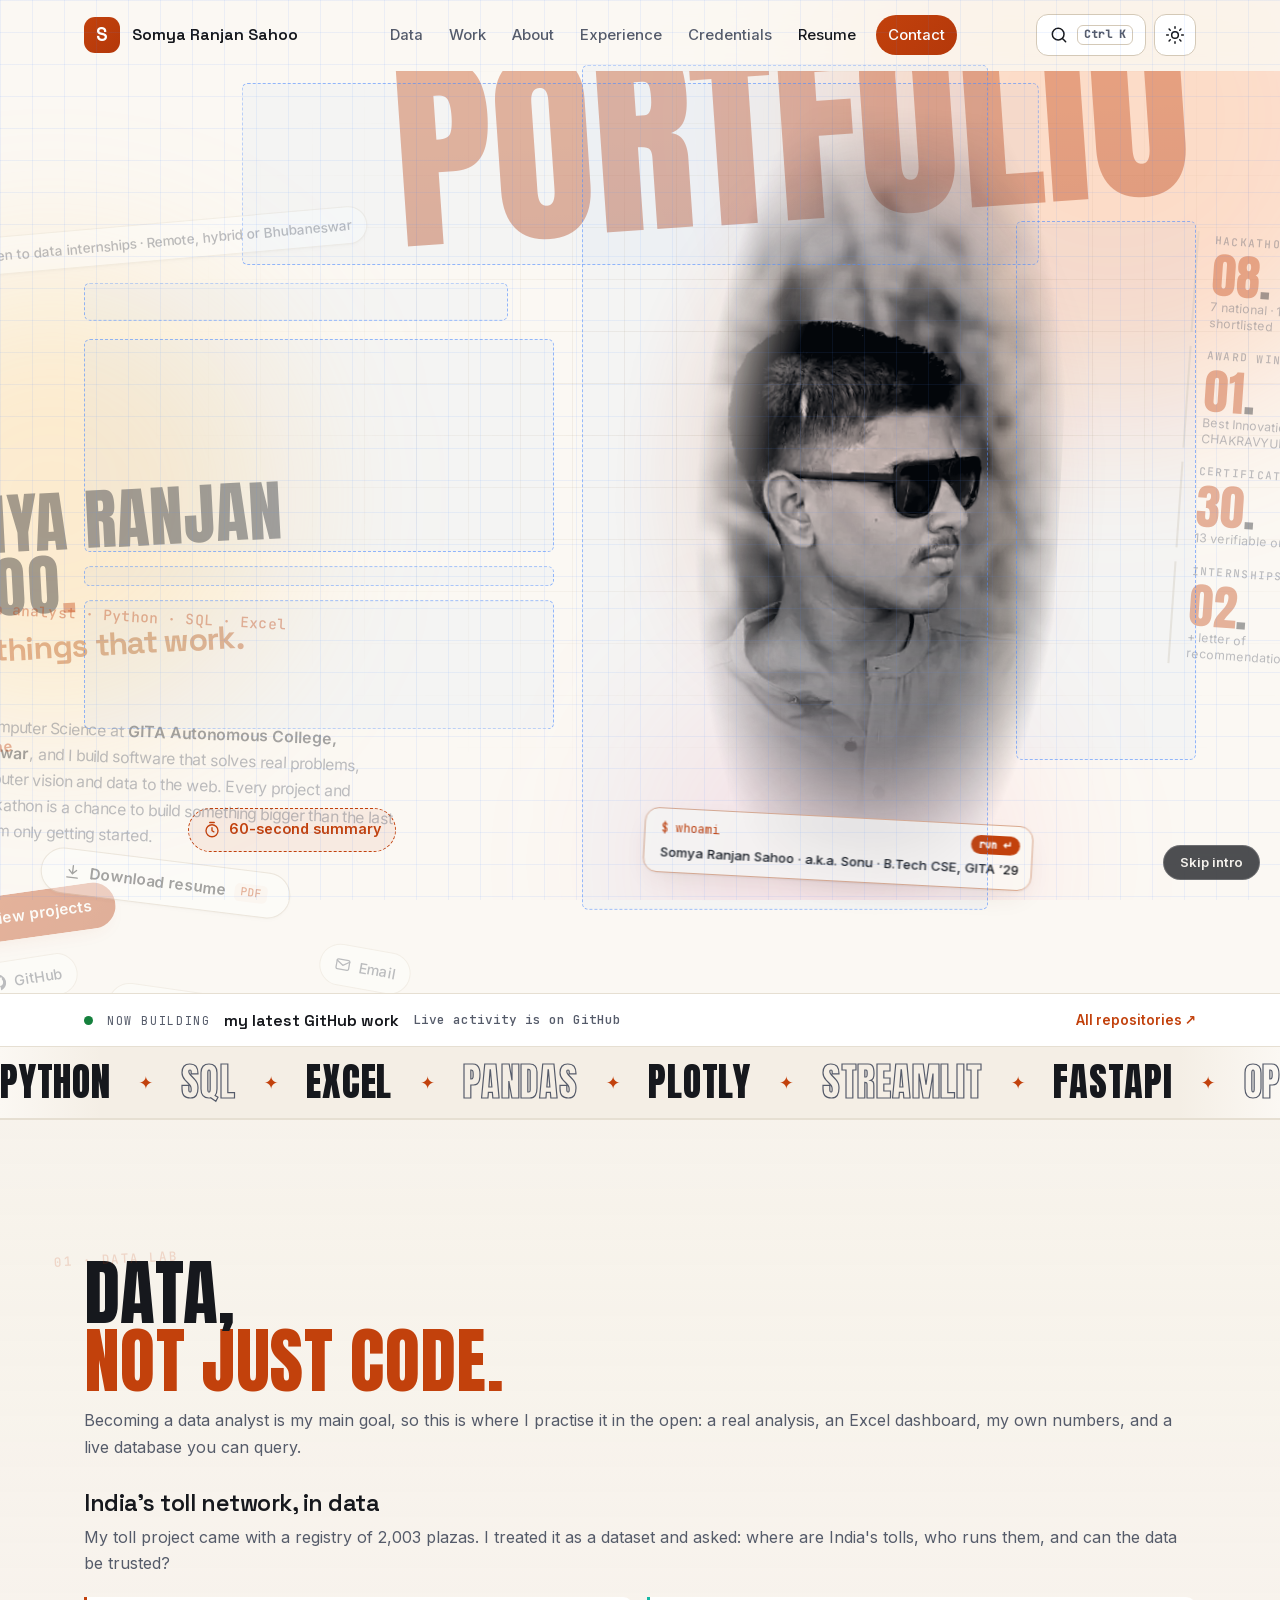
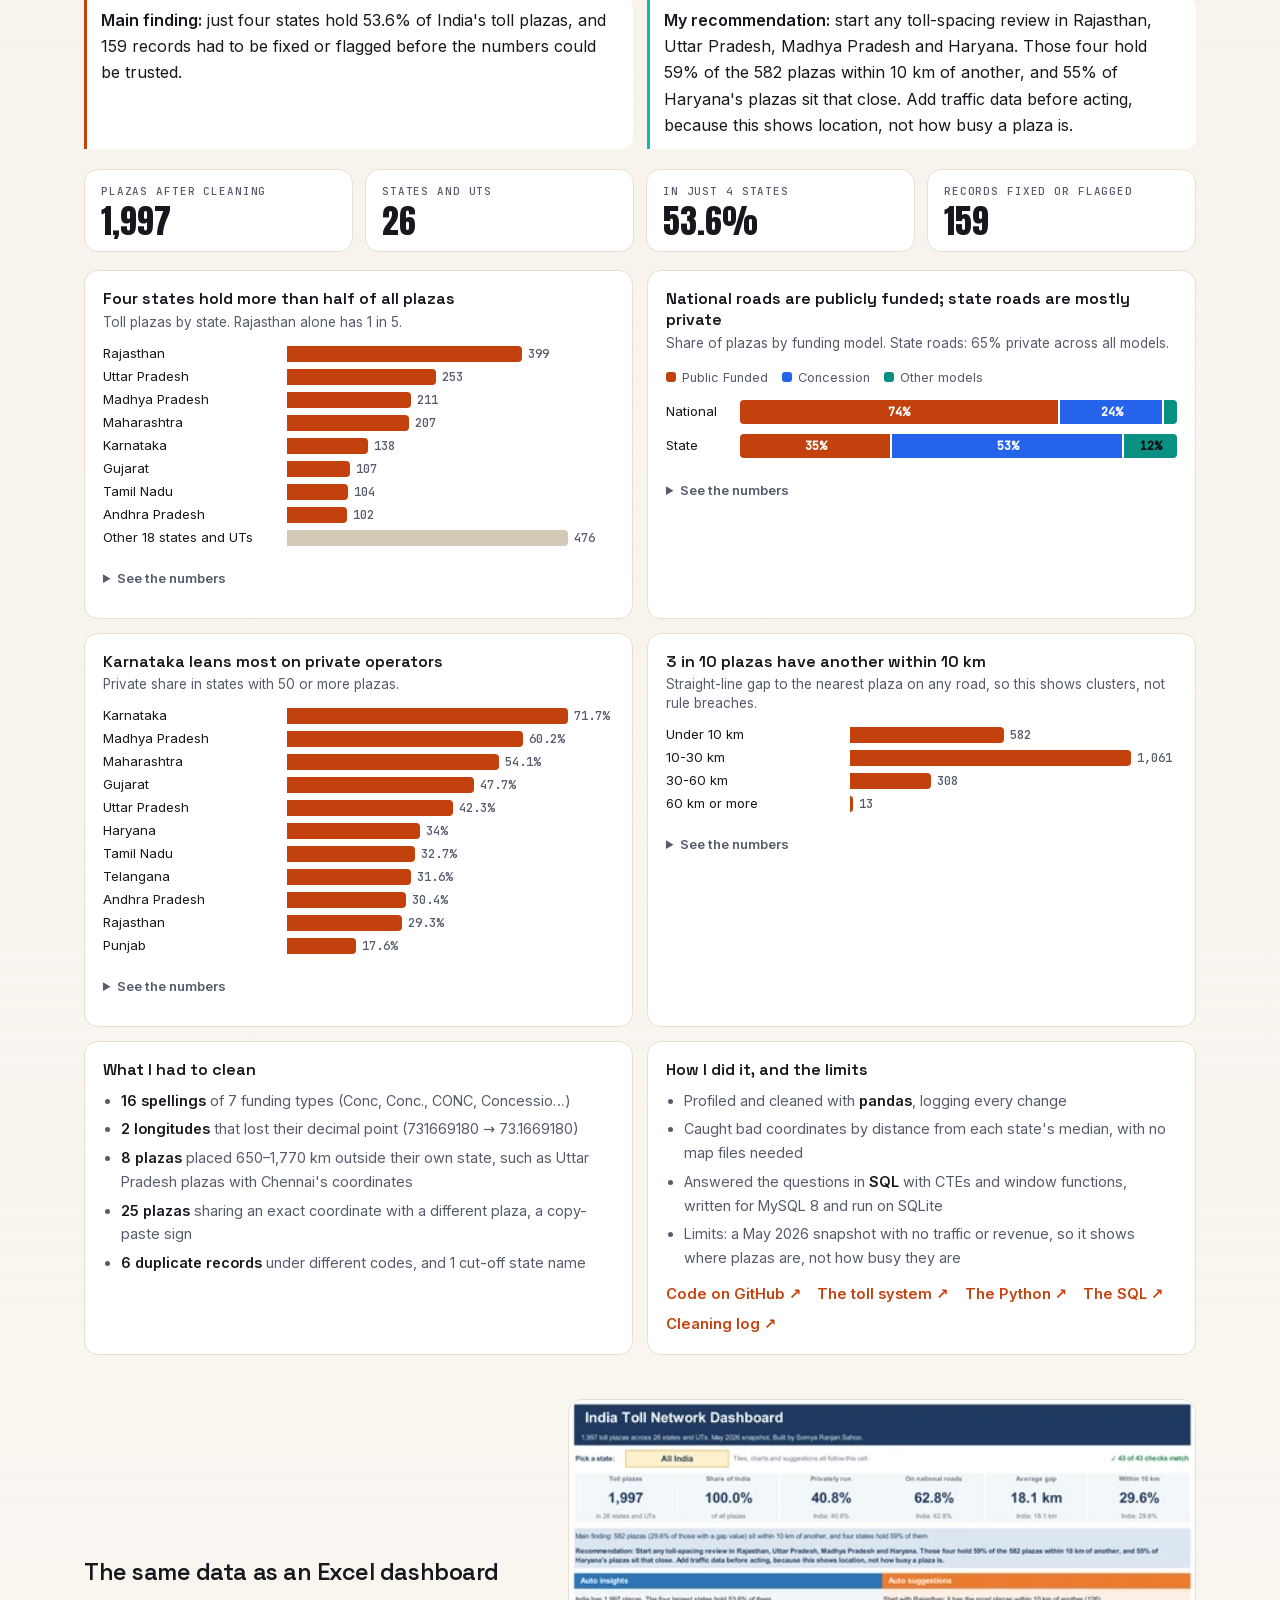
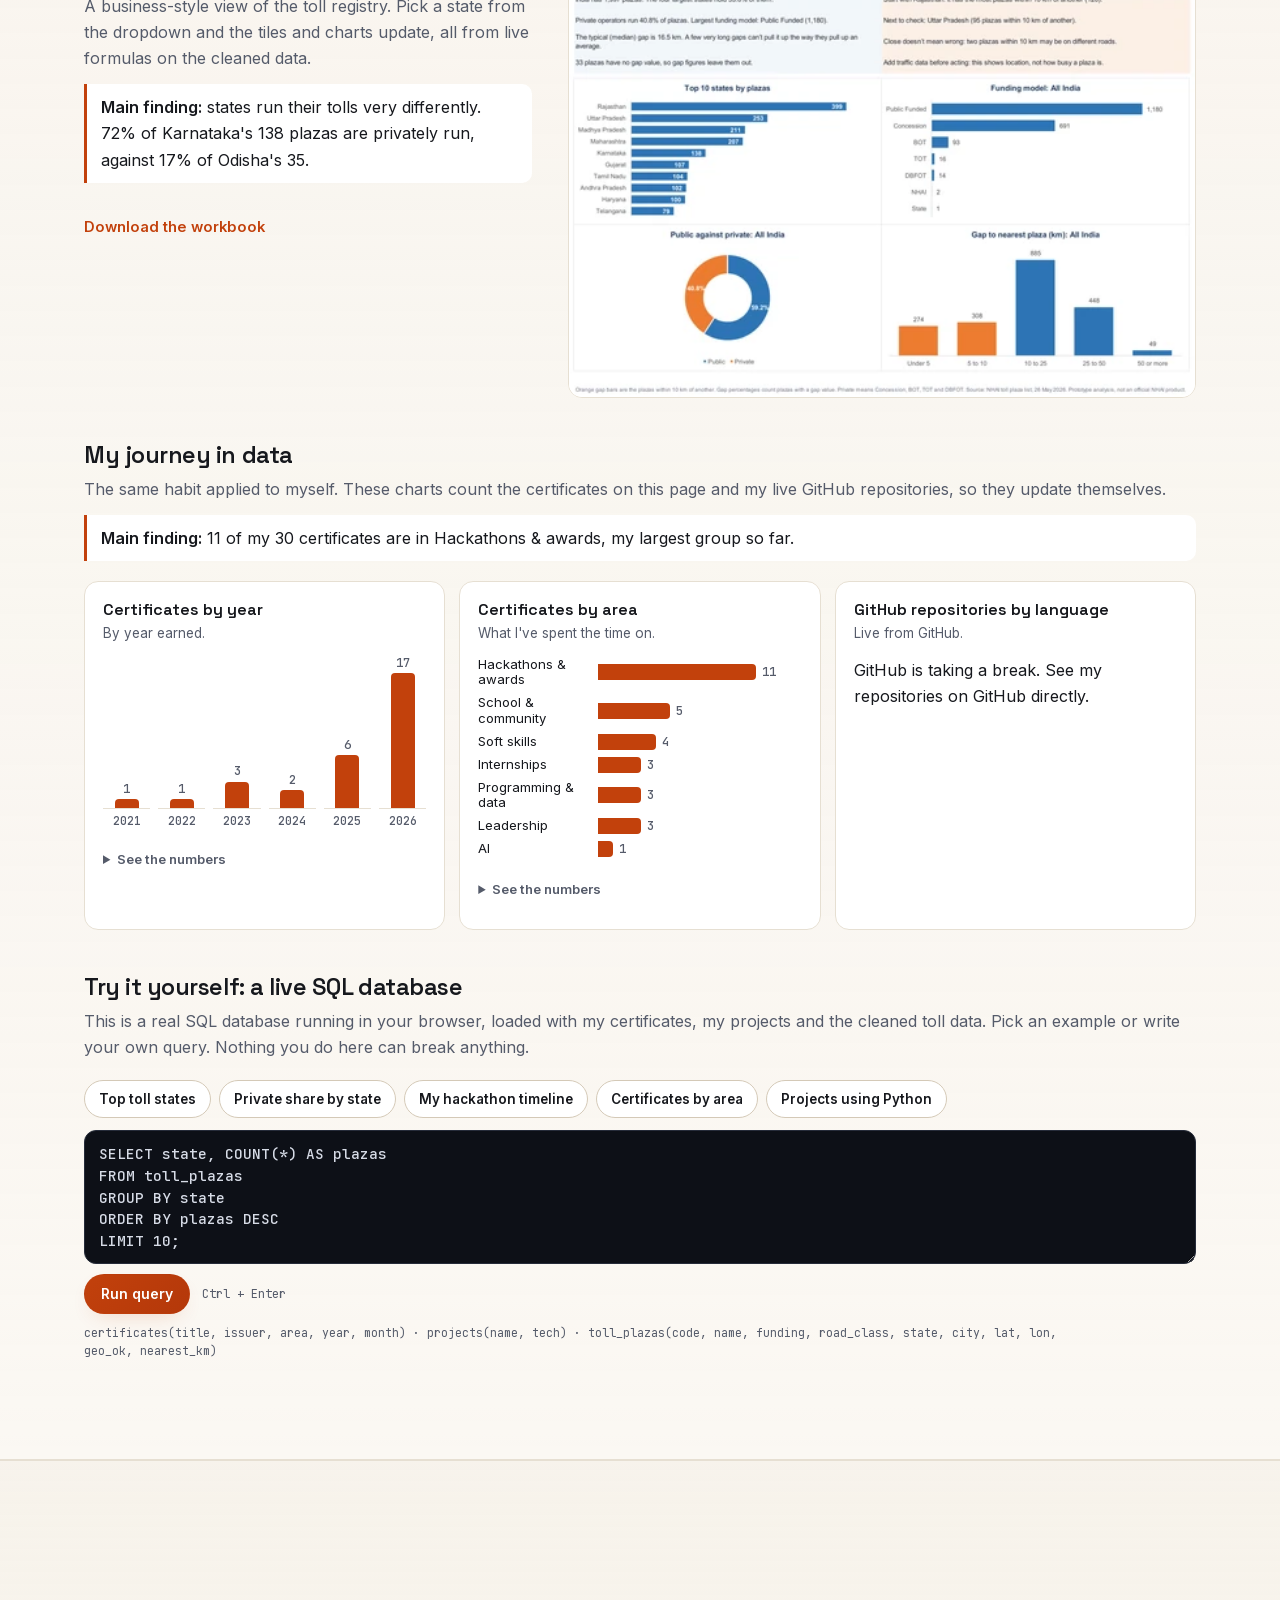
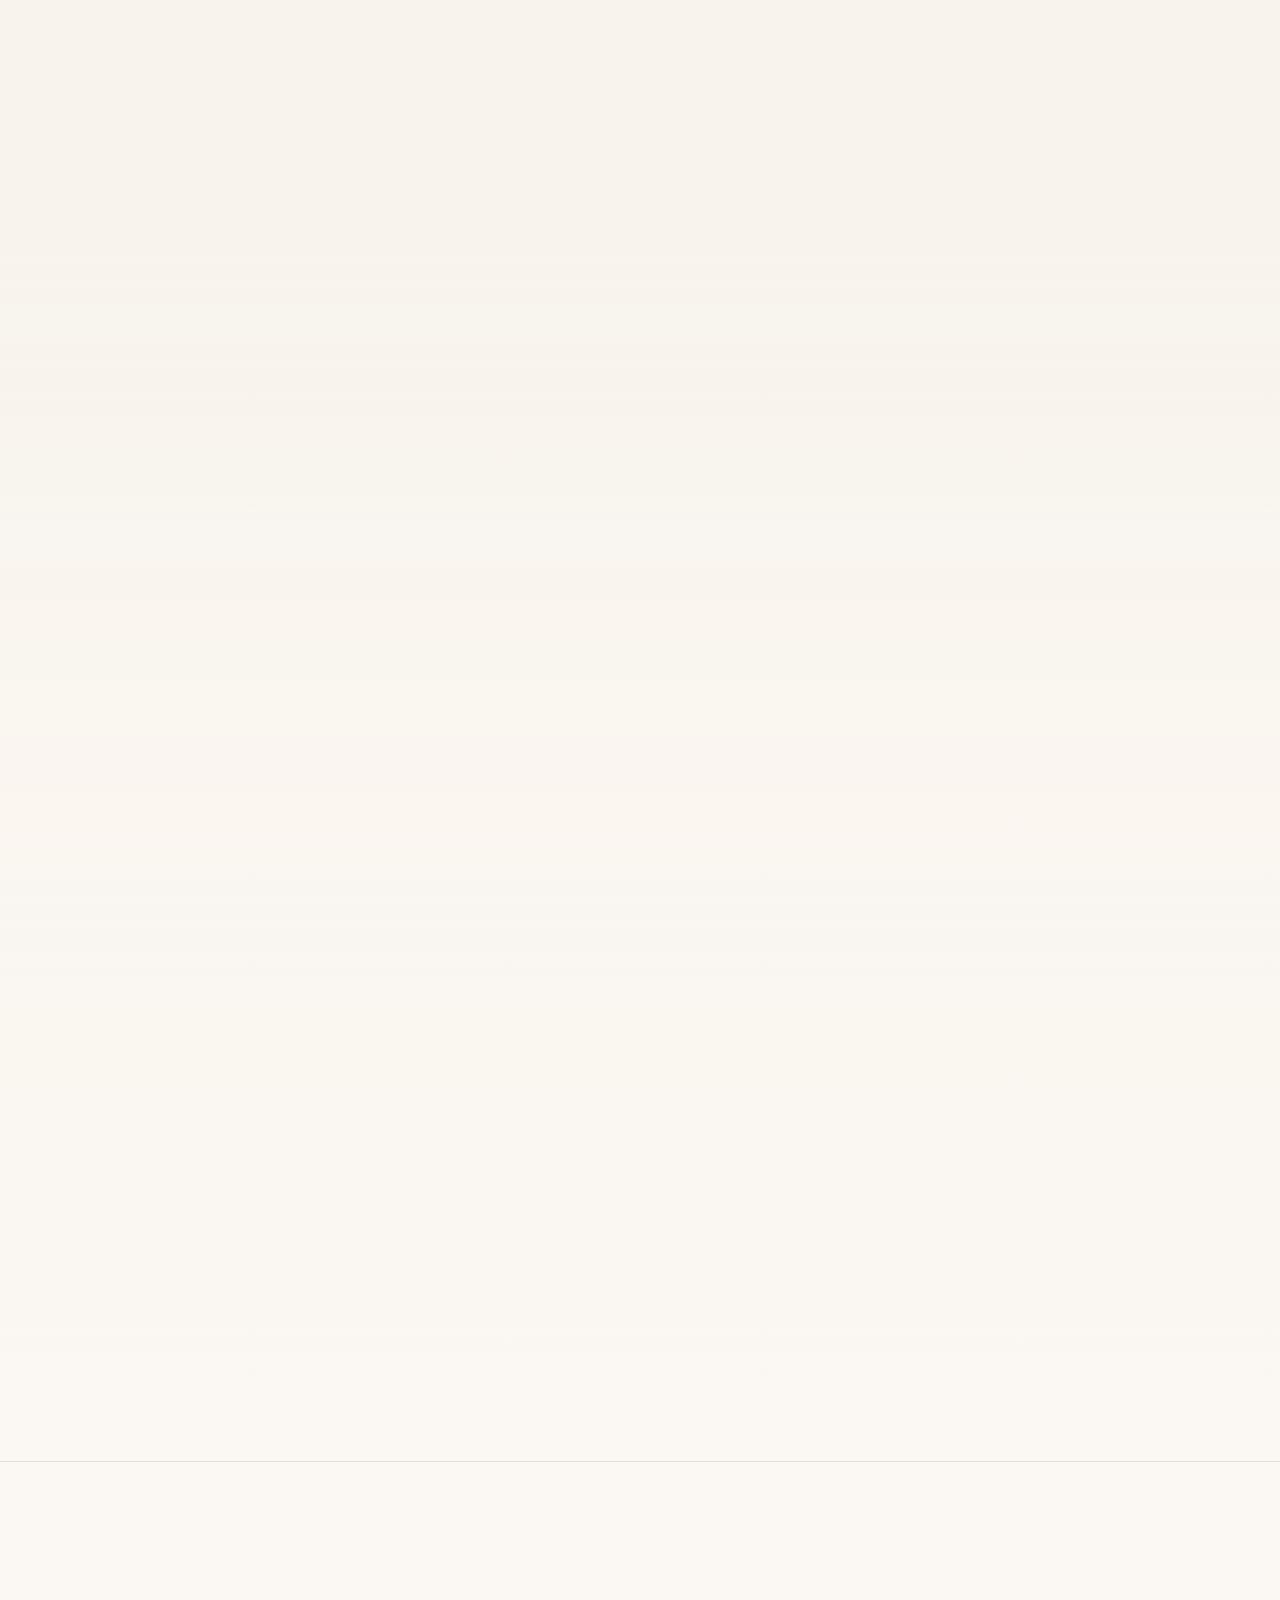
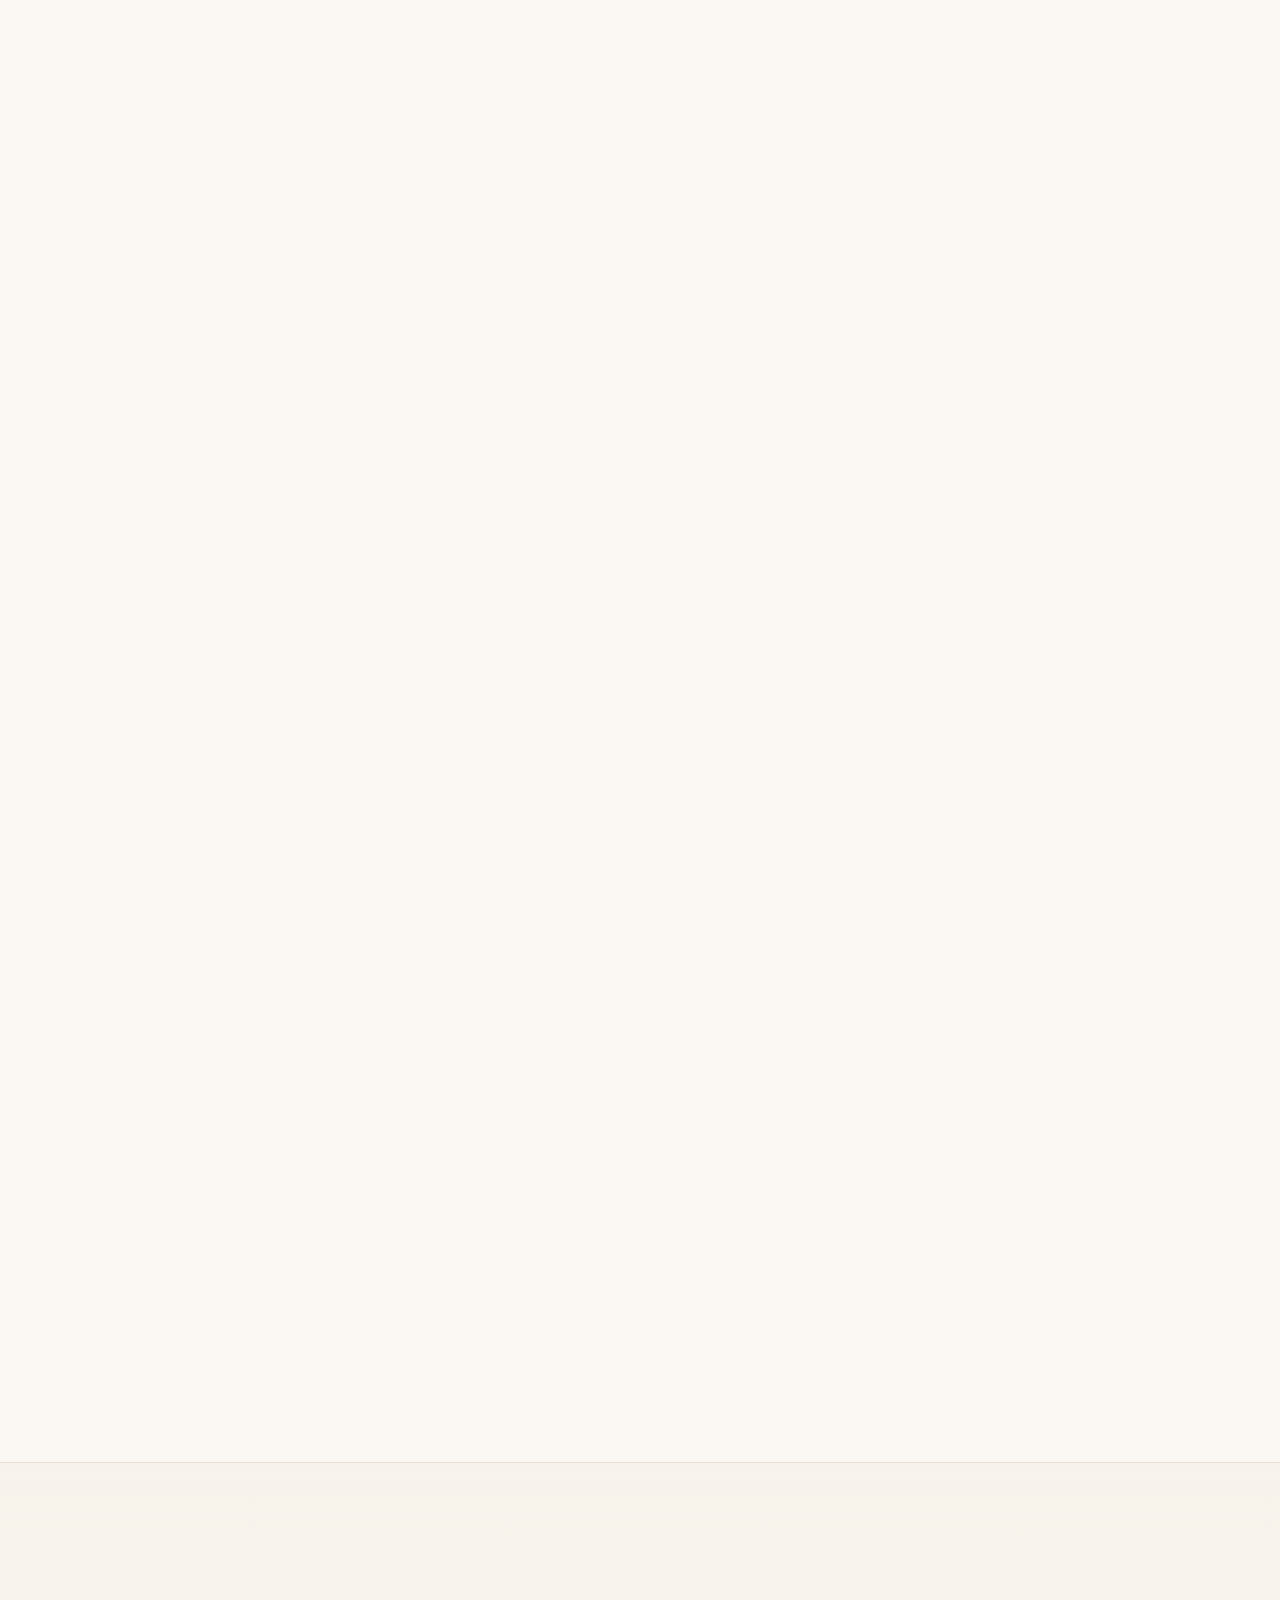
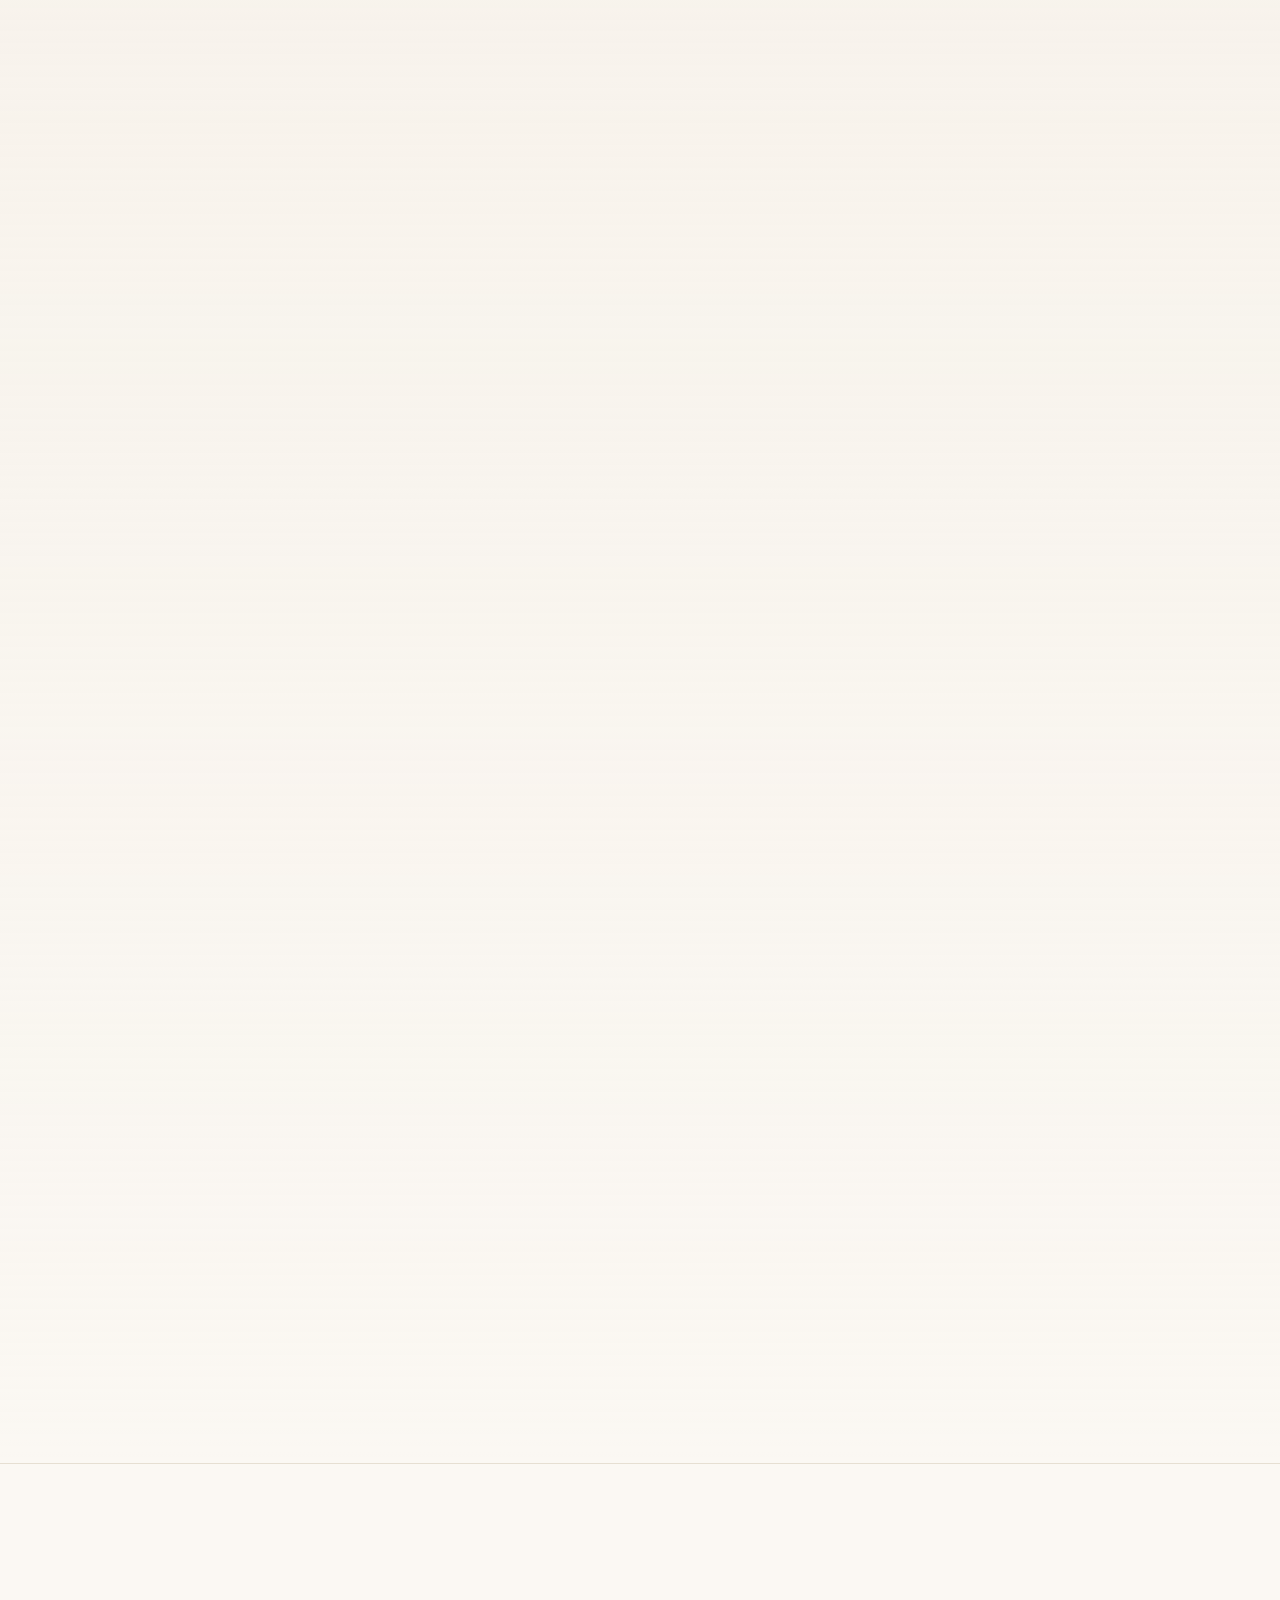
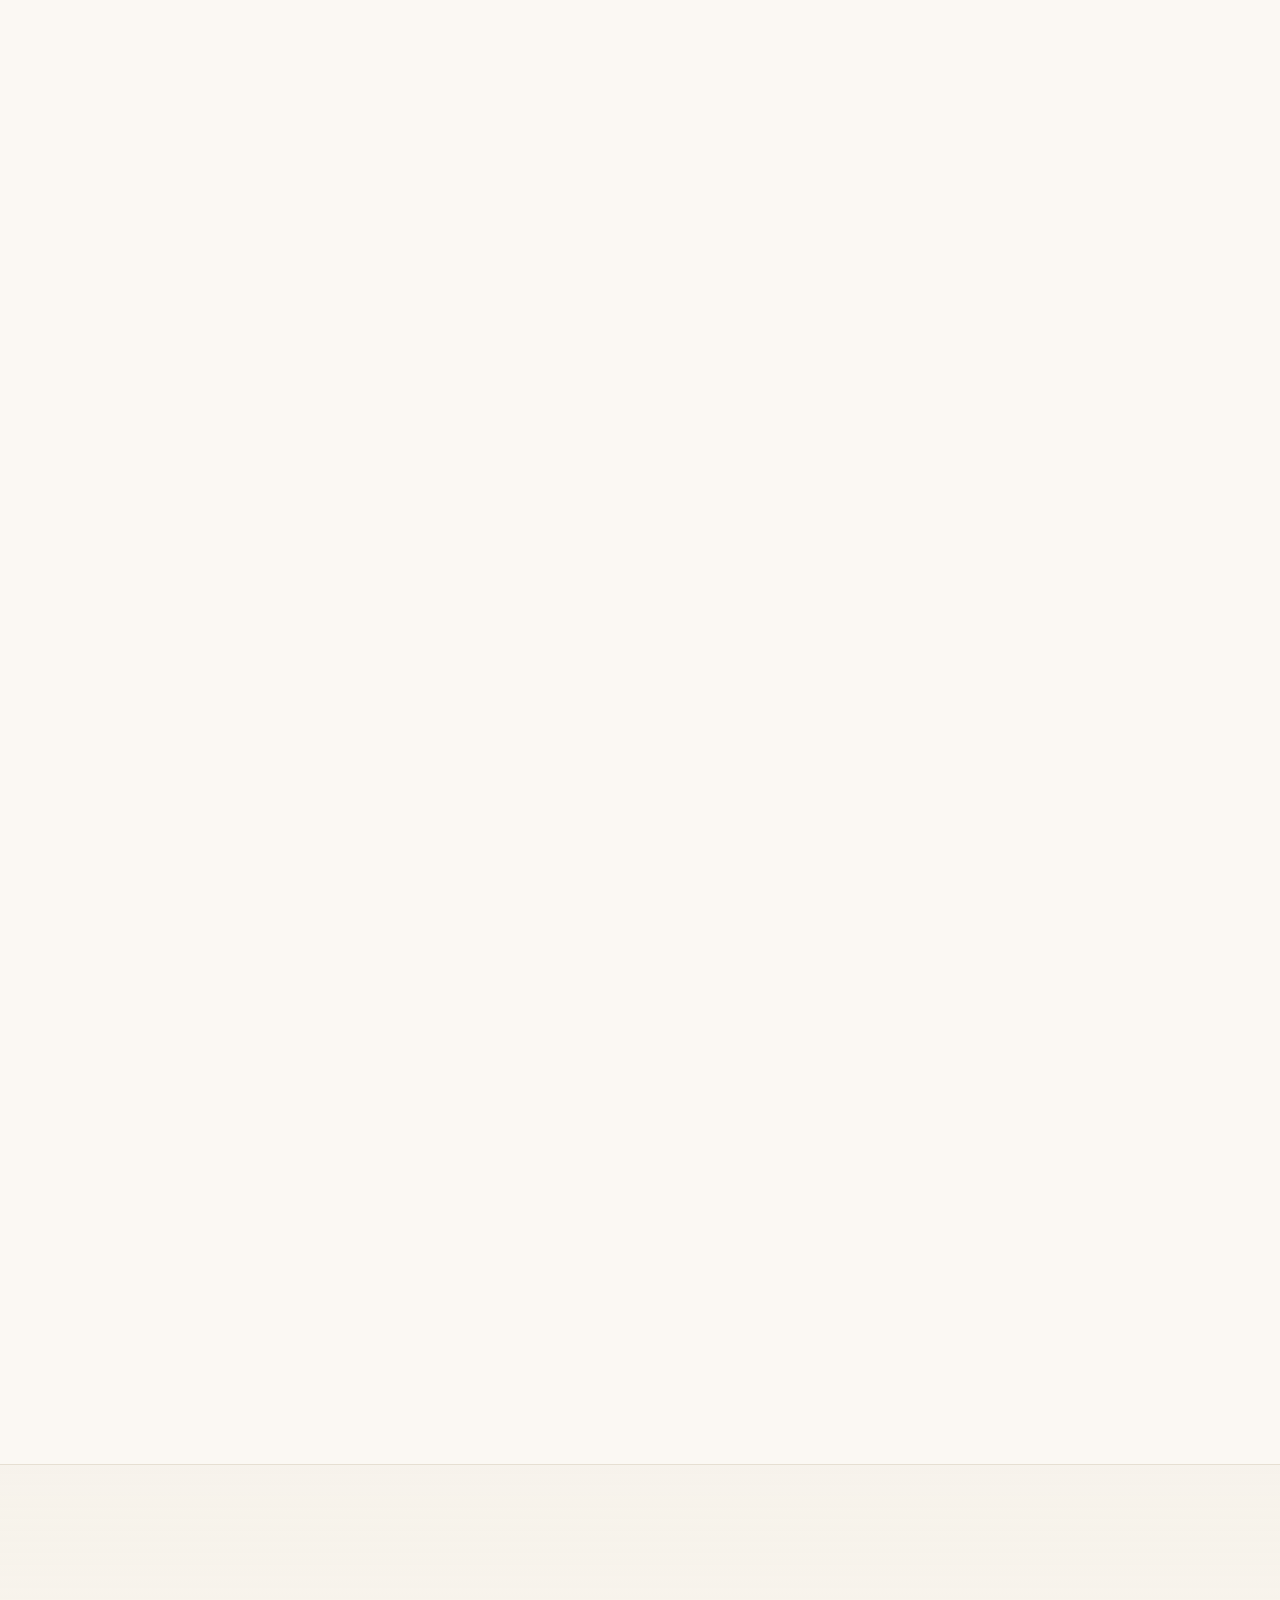
==== commit c3058f77: "Search: give Google stronger site-name signals Co-Authored-By: Claude Opus 5.5 <noreply@anthropic.co" ====
--- a/index.html
+++ b/index.html
@@ -67,7 +67,7 @@
   }
   </script>
   <script type="application/ld+json">
-  {"@context":"https://schema.org","@type":"WebSite","name":"Somya Ranjan Sahoo","url":"https://somyaranjansahoo6422.github.io/"}
+  {"@context":"https://schema.org","@type":"WebSite","name":"Somya Ranjan Sahoo","alternateName":["Somya Ranjan Sahoo Portfolio","Sonu"],"url":"https://somyaranjansahoo6422.github.io/","inLanguage":"en-IN","author":{"@type":"Person","name":"Somya Ranjan Sahoo"}}
   </script>
   <script type="application/ld+json">
   {"@context":"https://schema.org","@type":"ItemList","name":"Projects by Somya Ranjan Sahoo","itemListElement":[{"@type":"ListItem","position":1,"item":{"@type":"SoftwareSourceCode","name":"VANTAGE: ZERO","description":"A voice-controlled 3D combat flight game that runs in the browser.","codeRepository":"https://github.com/somyaranjansahoo6422/Game-using-Wispr-Flow","programmingLanguage":"TypeScript","author":{"@type":"Person","name":"Somya Ranjan Sahoo"}}},{"@type":"ListItem","position":2,"item":{"@type":"SoftwareSourceCode","name":"GOD VIEW","description":"An open-source-intelligence digital twin: live flights and satellites on a 3D globe, linked in a knowledge graph.","codeRepository":"https://github.com/somyaranjansahoo6422/GOD-VIEW","programmingLanguage":"Python","author":{"@type":"Person","name":"Somya Ranjan Sahoo"}}},{"@type":"ListItem","position":3,"item":{"@type":"SoftwareSourceCode","name":"UNSPOKEN","description":"A chest-mounted wearable that helps visually impaired users sense obstacles and lets non-verbal users speak through gestures.","codeRepository":"https://github.com/somyaranjansahoo6422/unspoken","programmingLanguage":"Python","author":{"@type":"Person","name":"Somya Ranjan Sahoo"}}},{"@type":"ListItem","position":4,"item":{"@type":"SoftwareSourceCode","name":"Smart Toll Plaza Management & GIS Command Center","description":"A toll operations prototype with live number-plate recognition and a Pan-India plaza map.","codeRepository":"https://github.com/somyaranjansahoo6422/smart-toll-plaza-system","programmingLanguage":"Python","author":{"@type":"Person","name":"Somya Ranjan Sahoo"}}},{"@type":"ListItem","position":5,"item":{"@type":"SoftwareSourceCode","name":"Student Attendance Management System","description":"A multi-role desktop app where students check in by scanning a QR code.","codeRepository":"https://github.com/somyaranjansahoo6422/Student_Attendance_Management_System","programmingLanguage":"Python","author":{"@type":"Person","name":"Somya Ranjan Sahoo"}}}]}
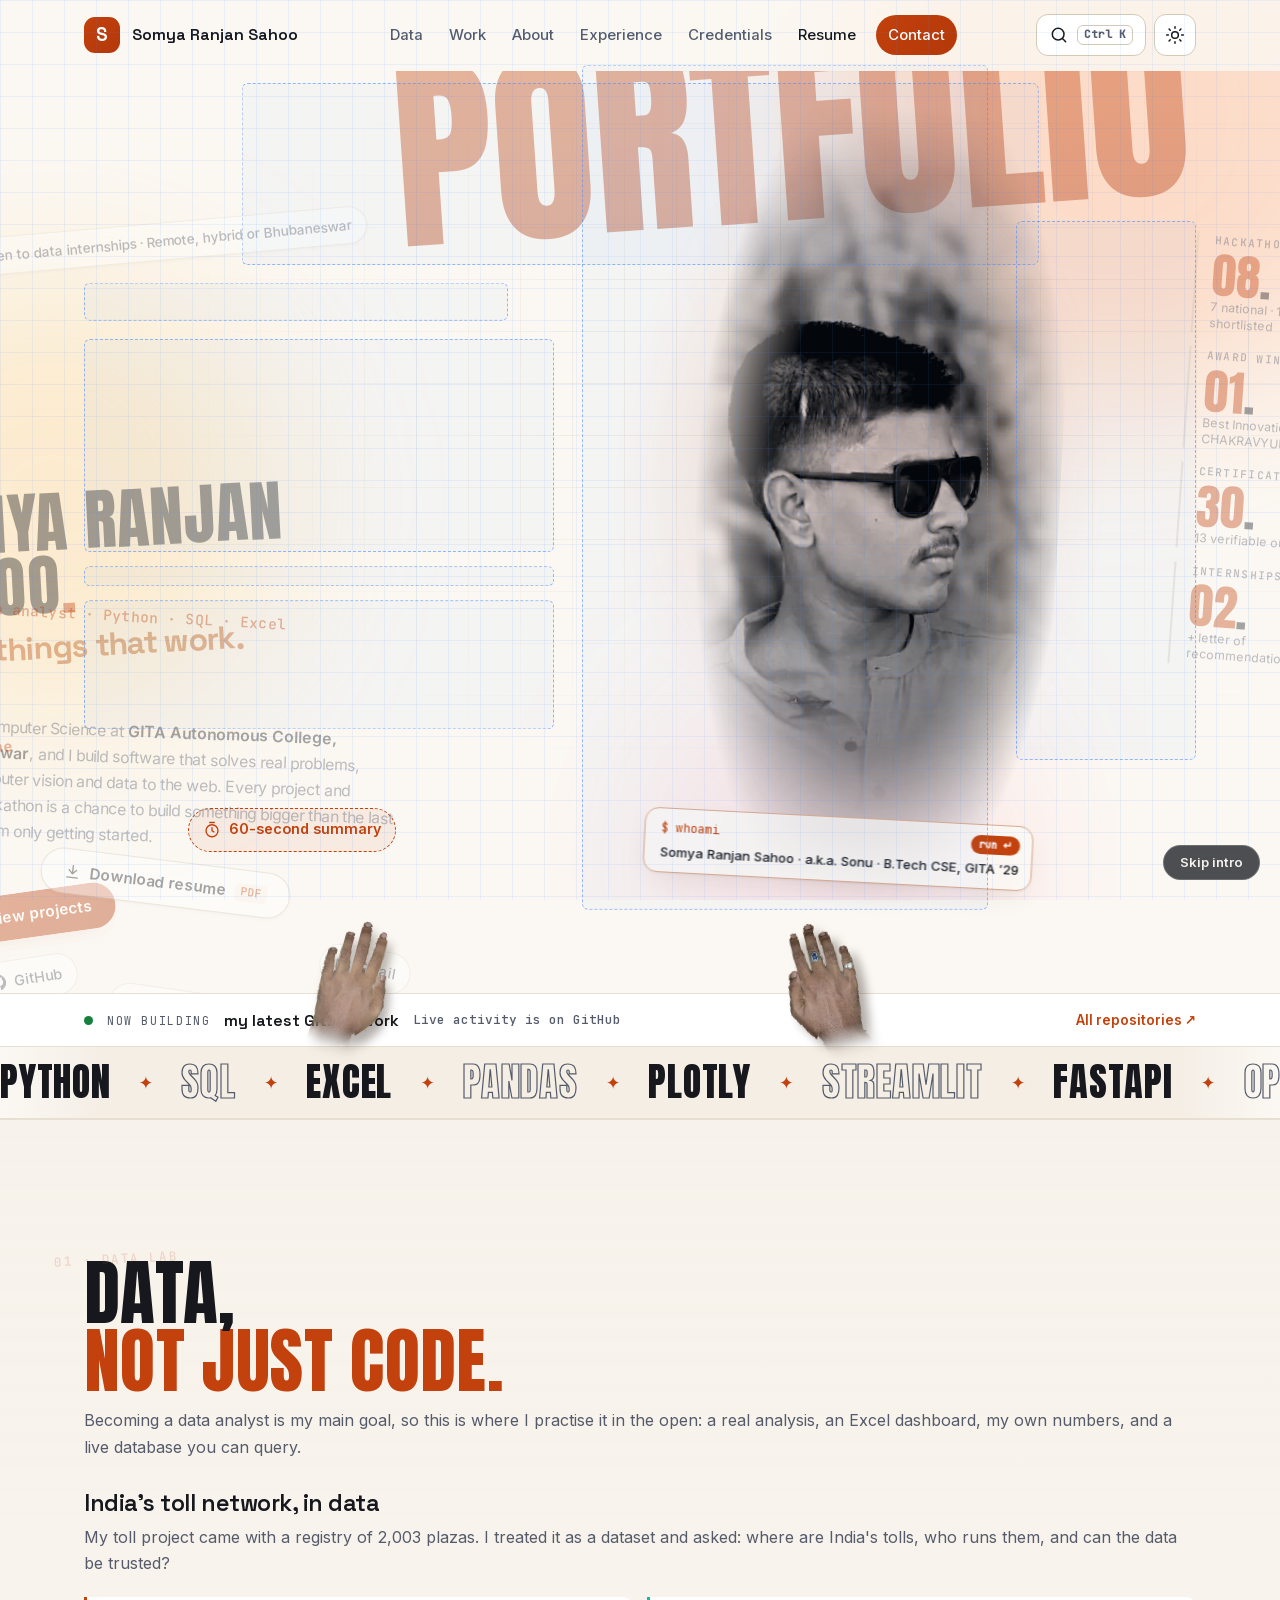
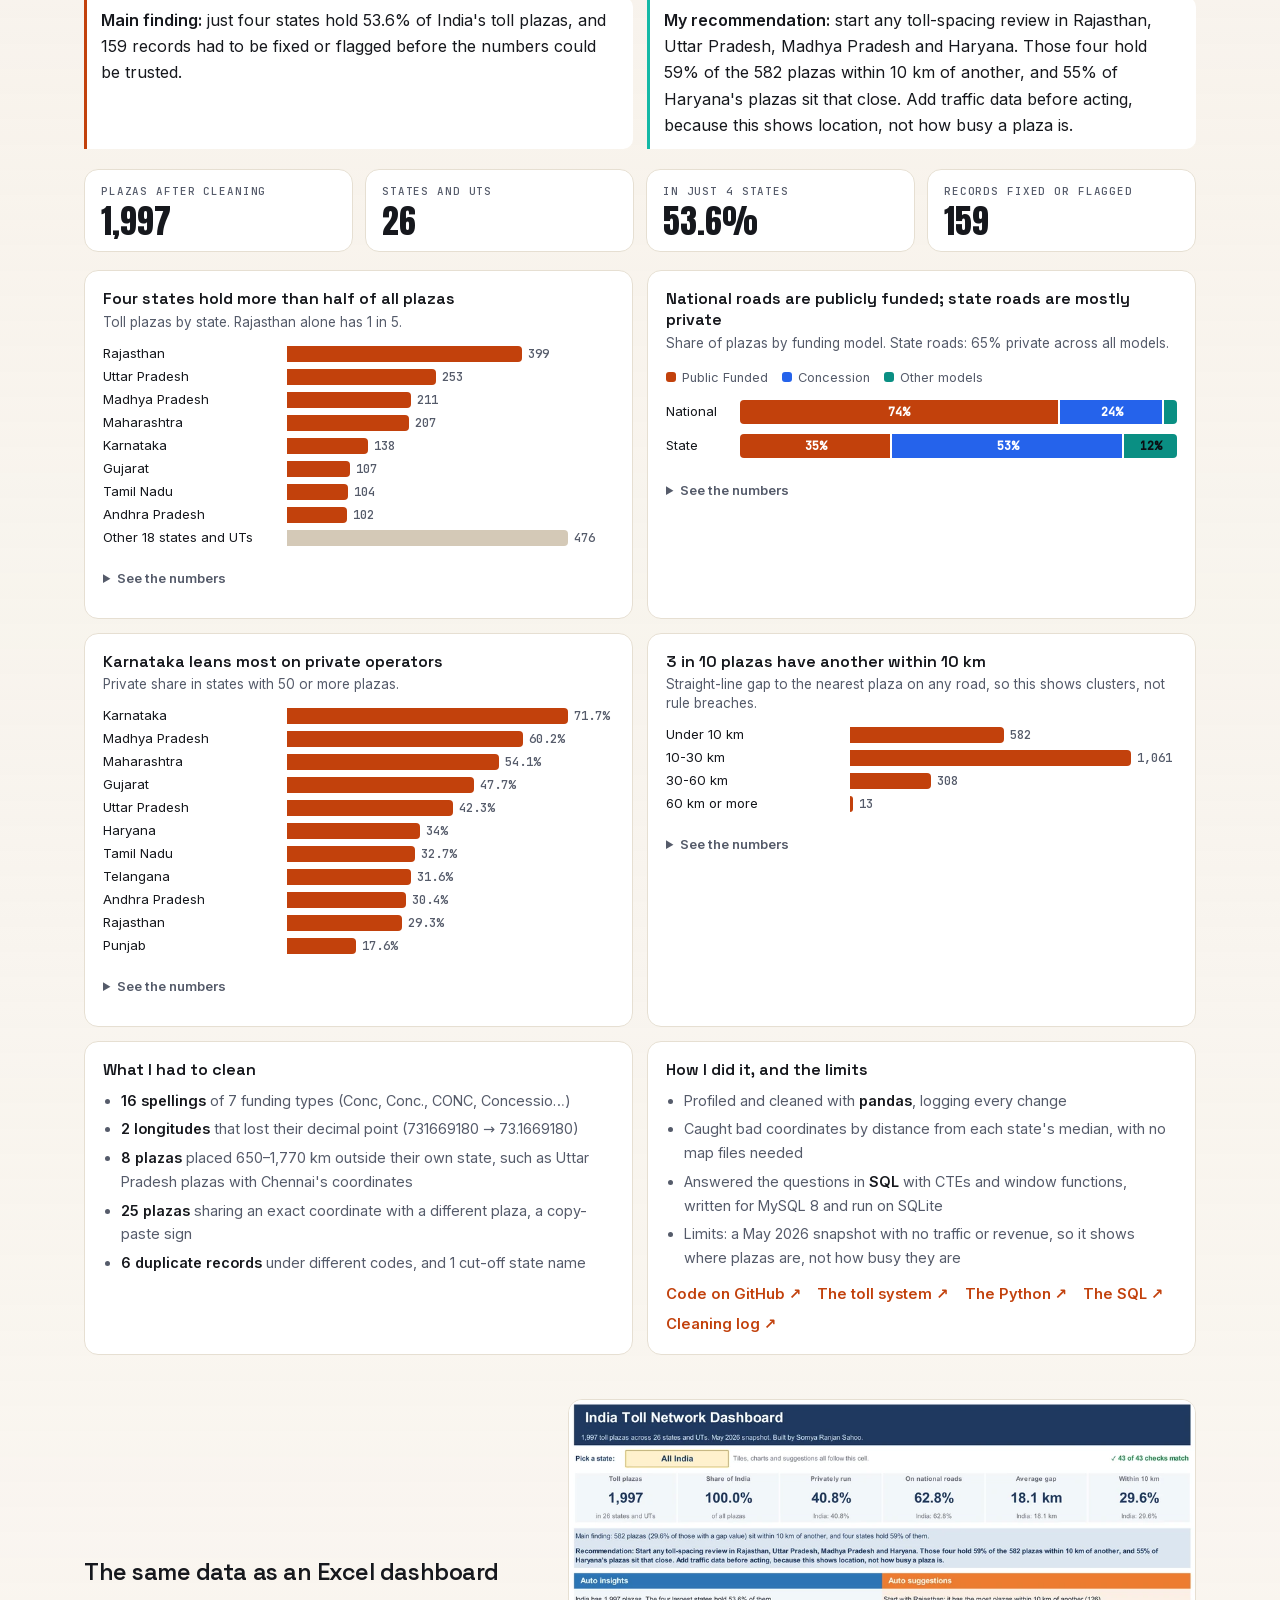
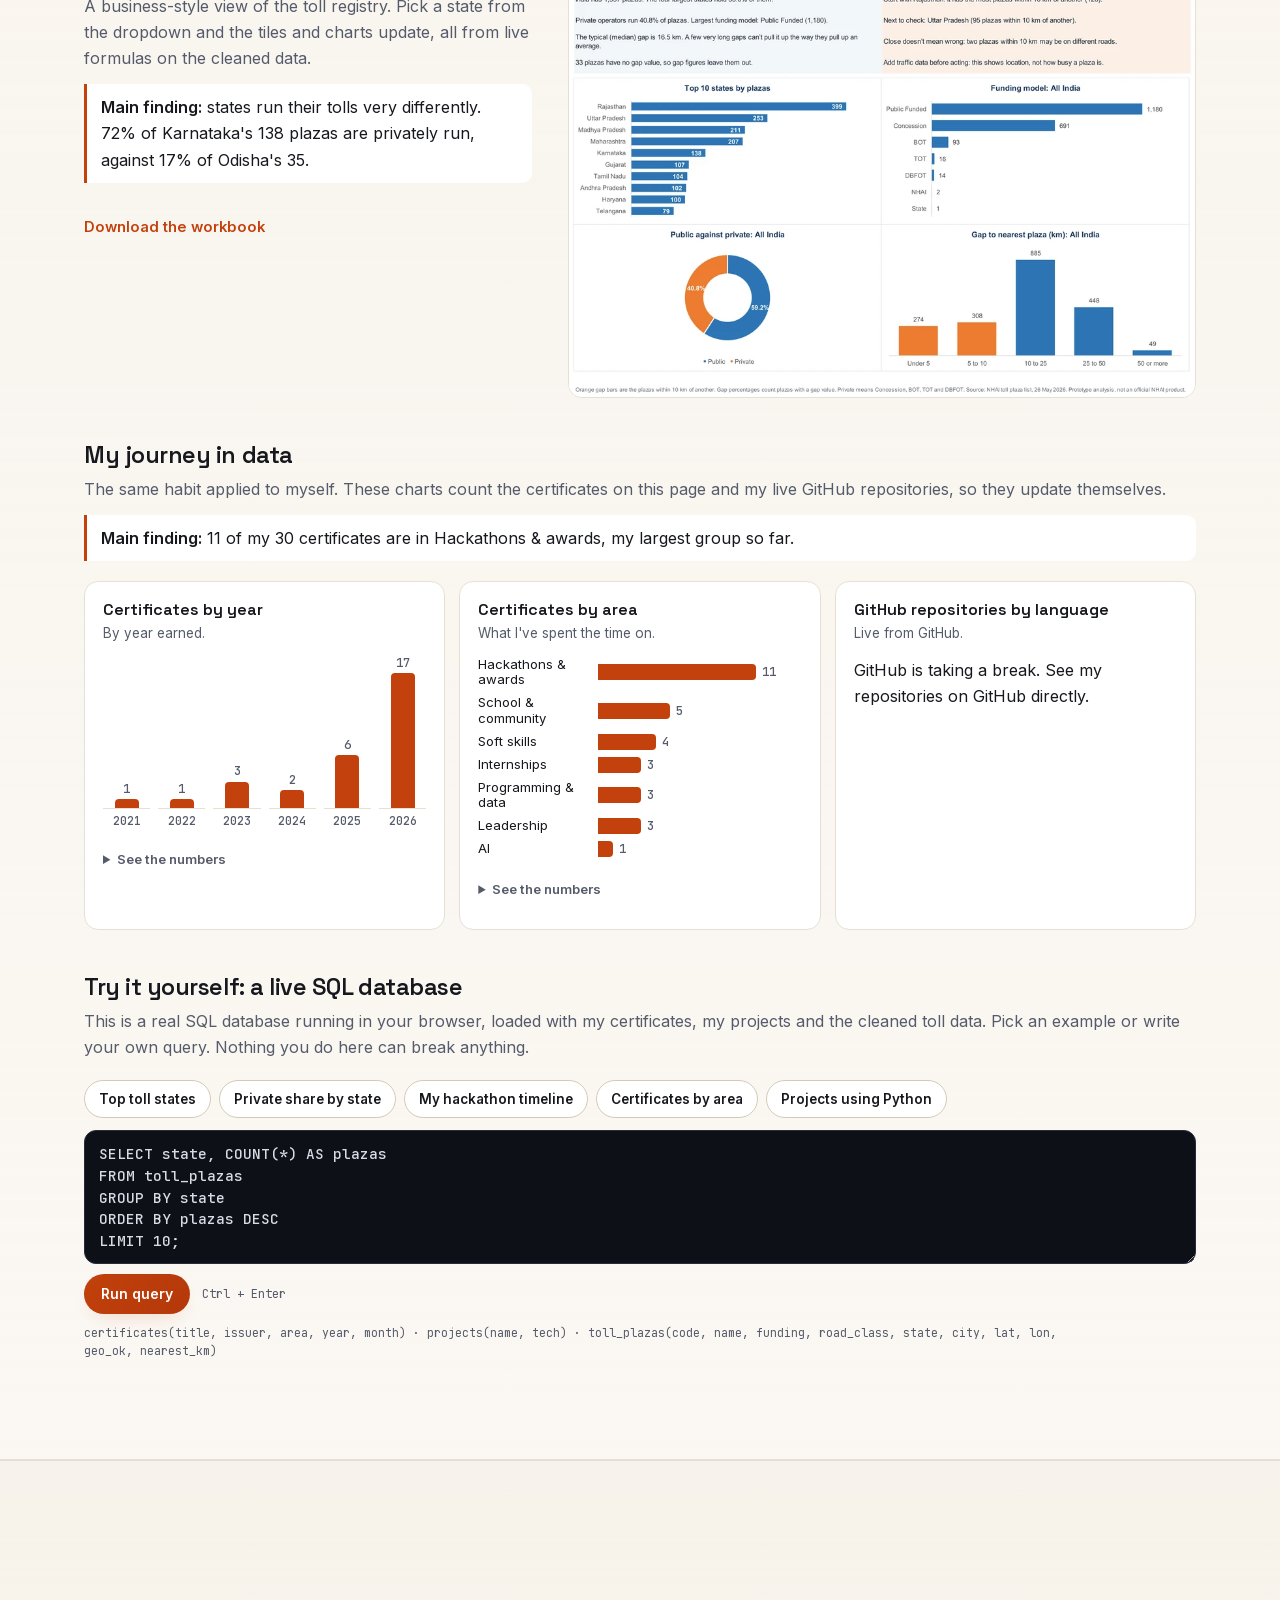
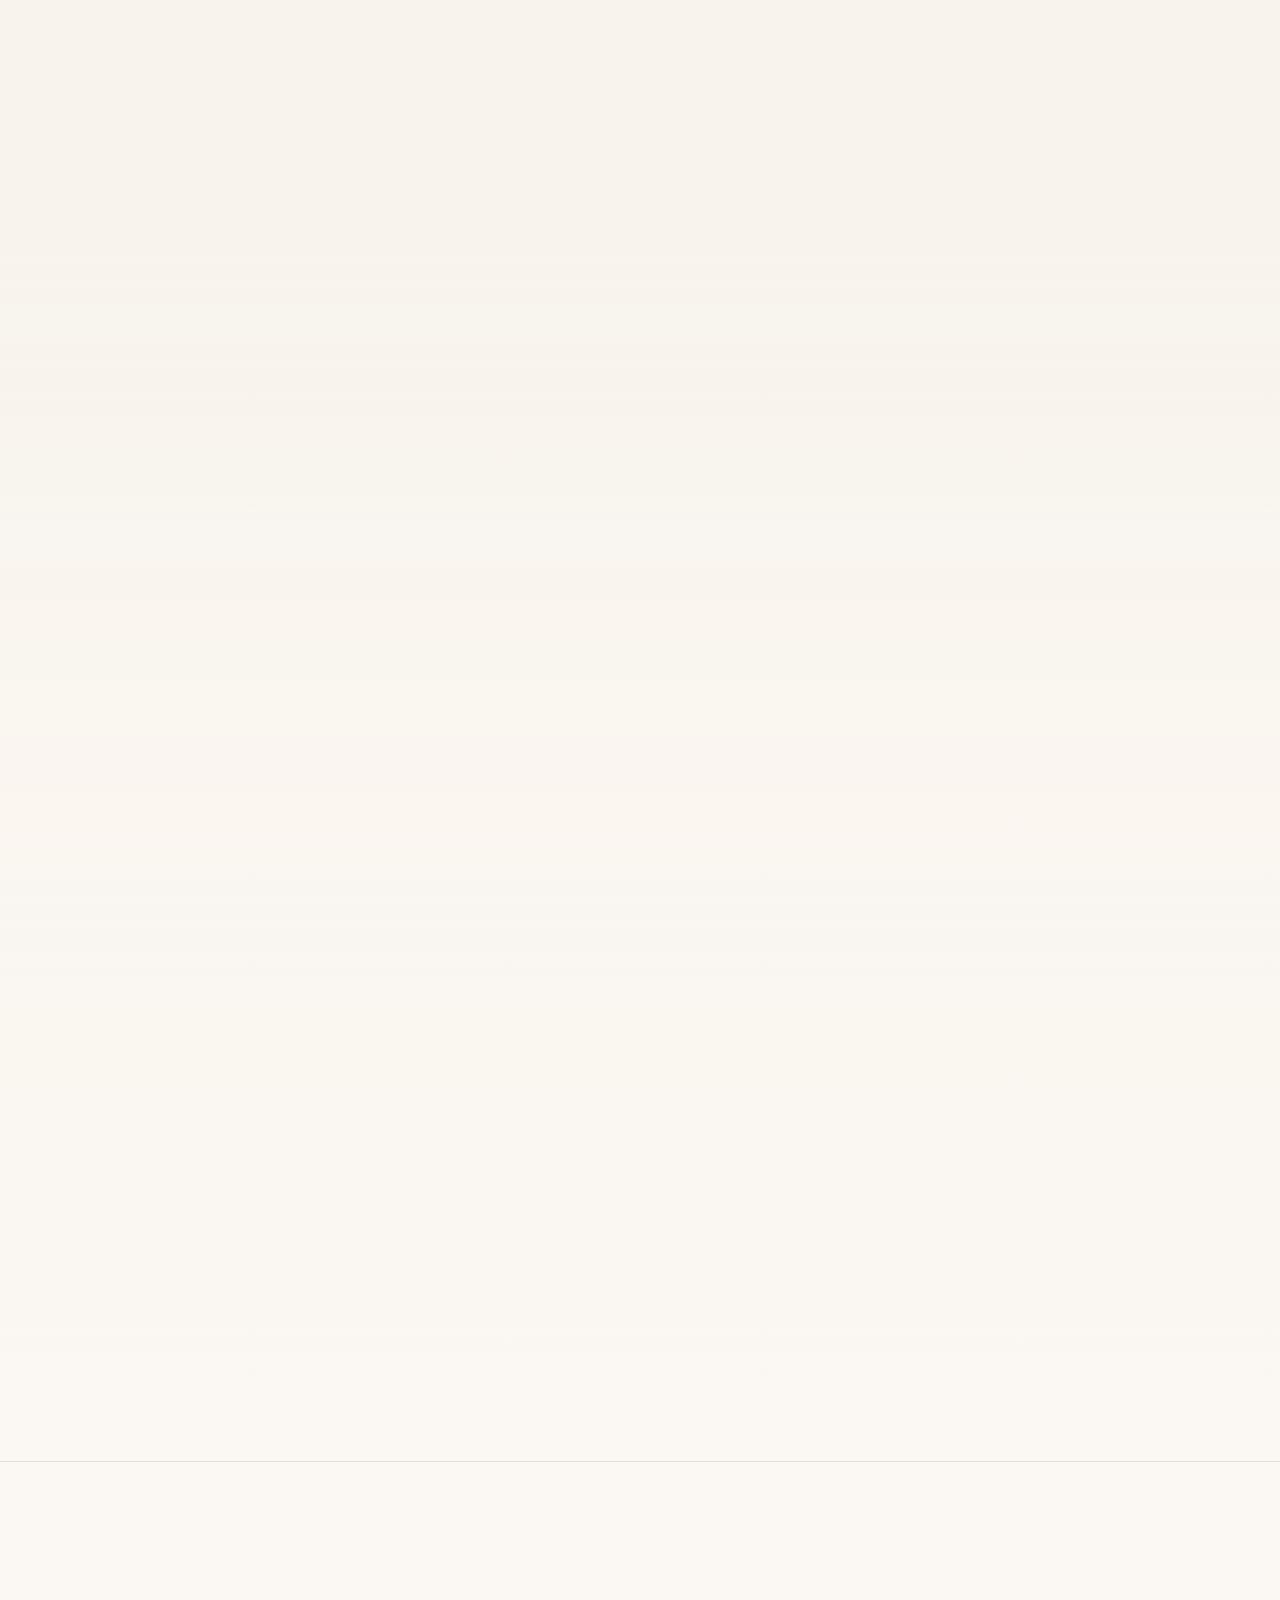
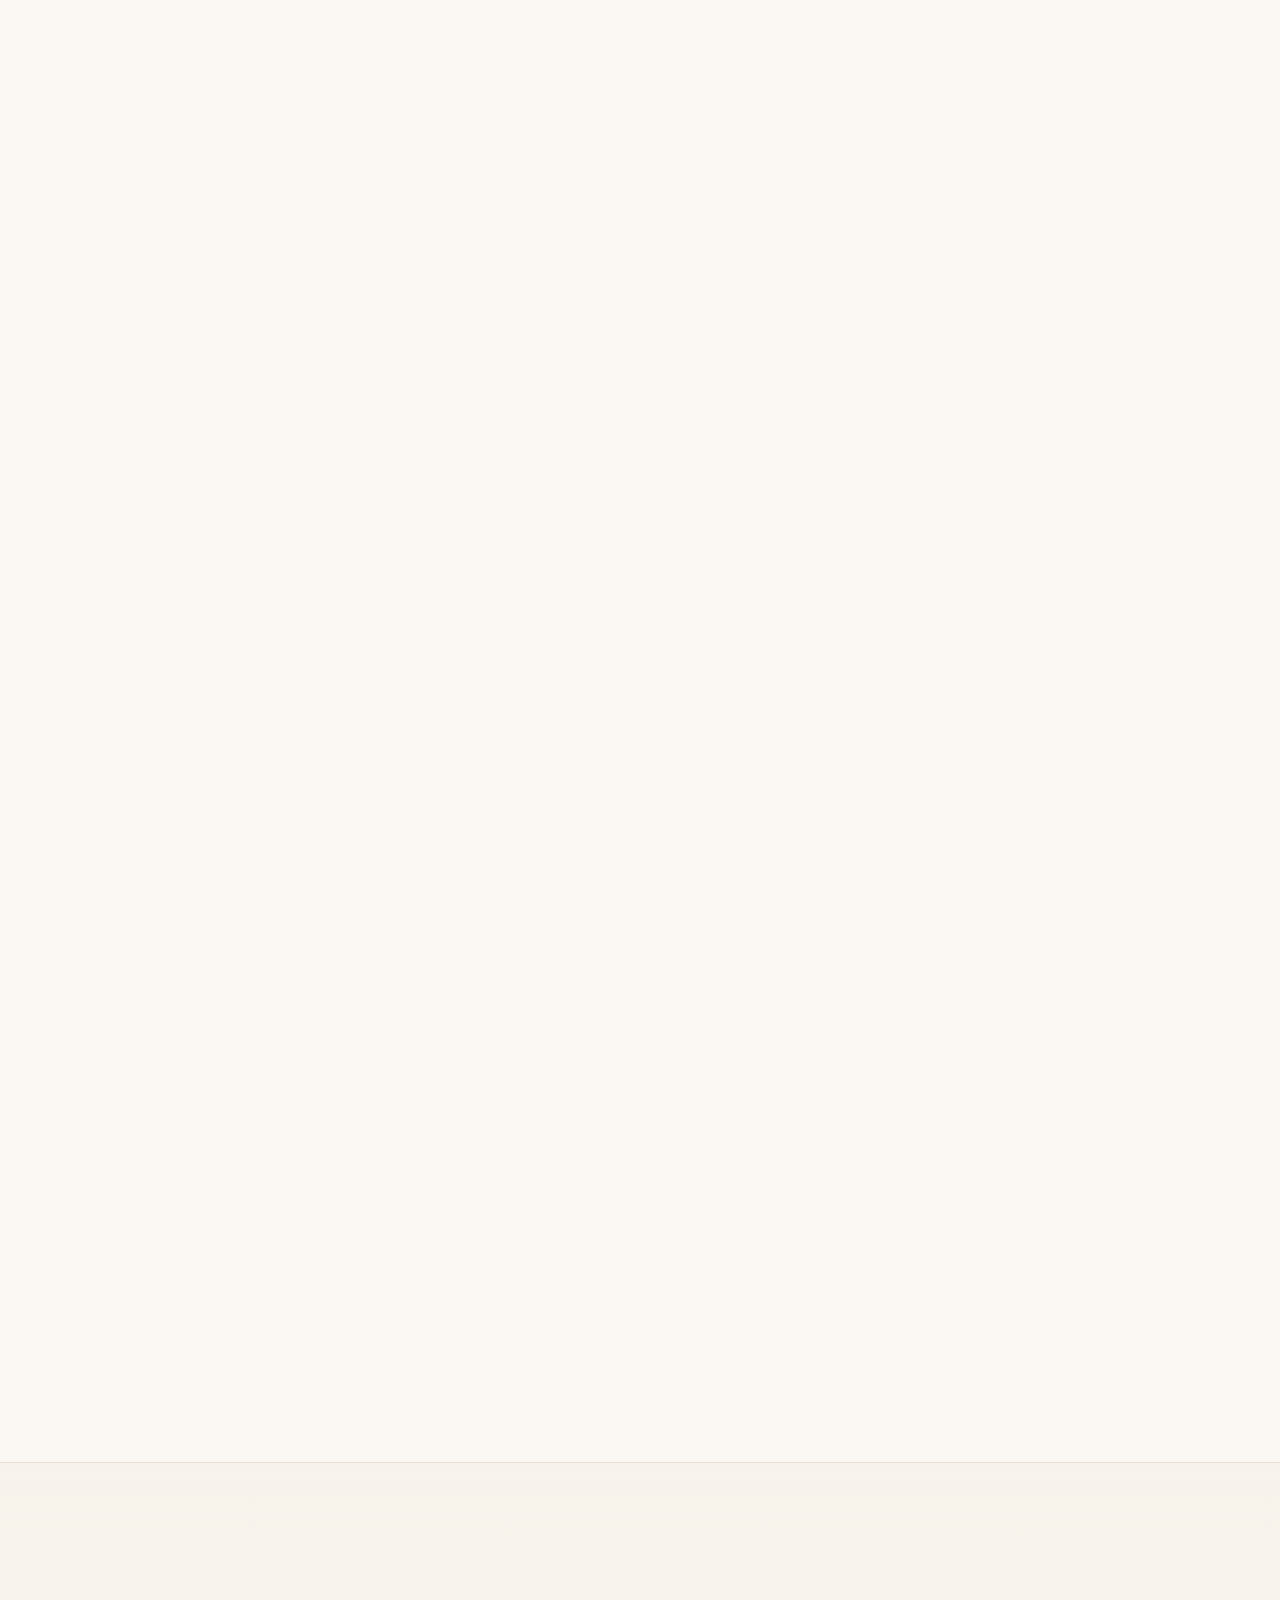
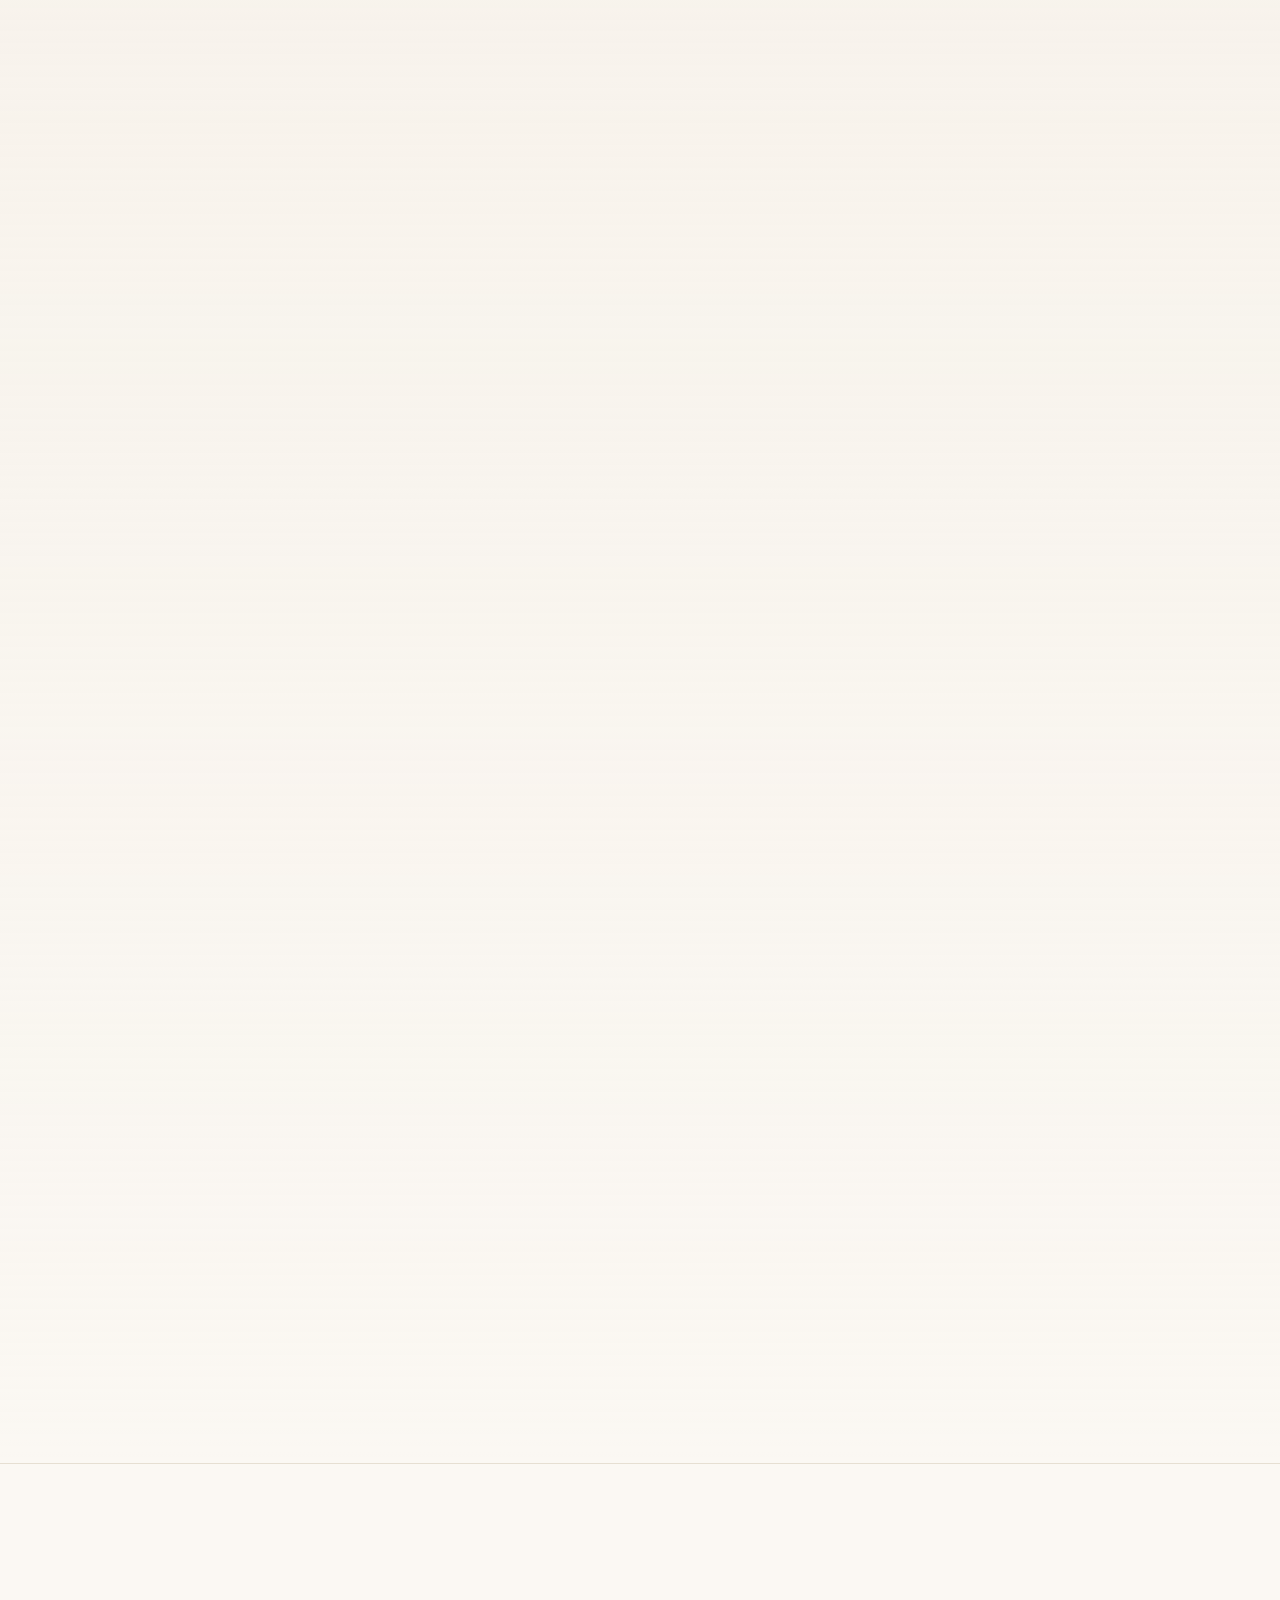
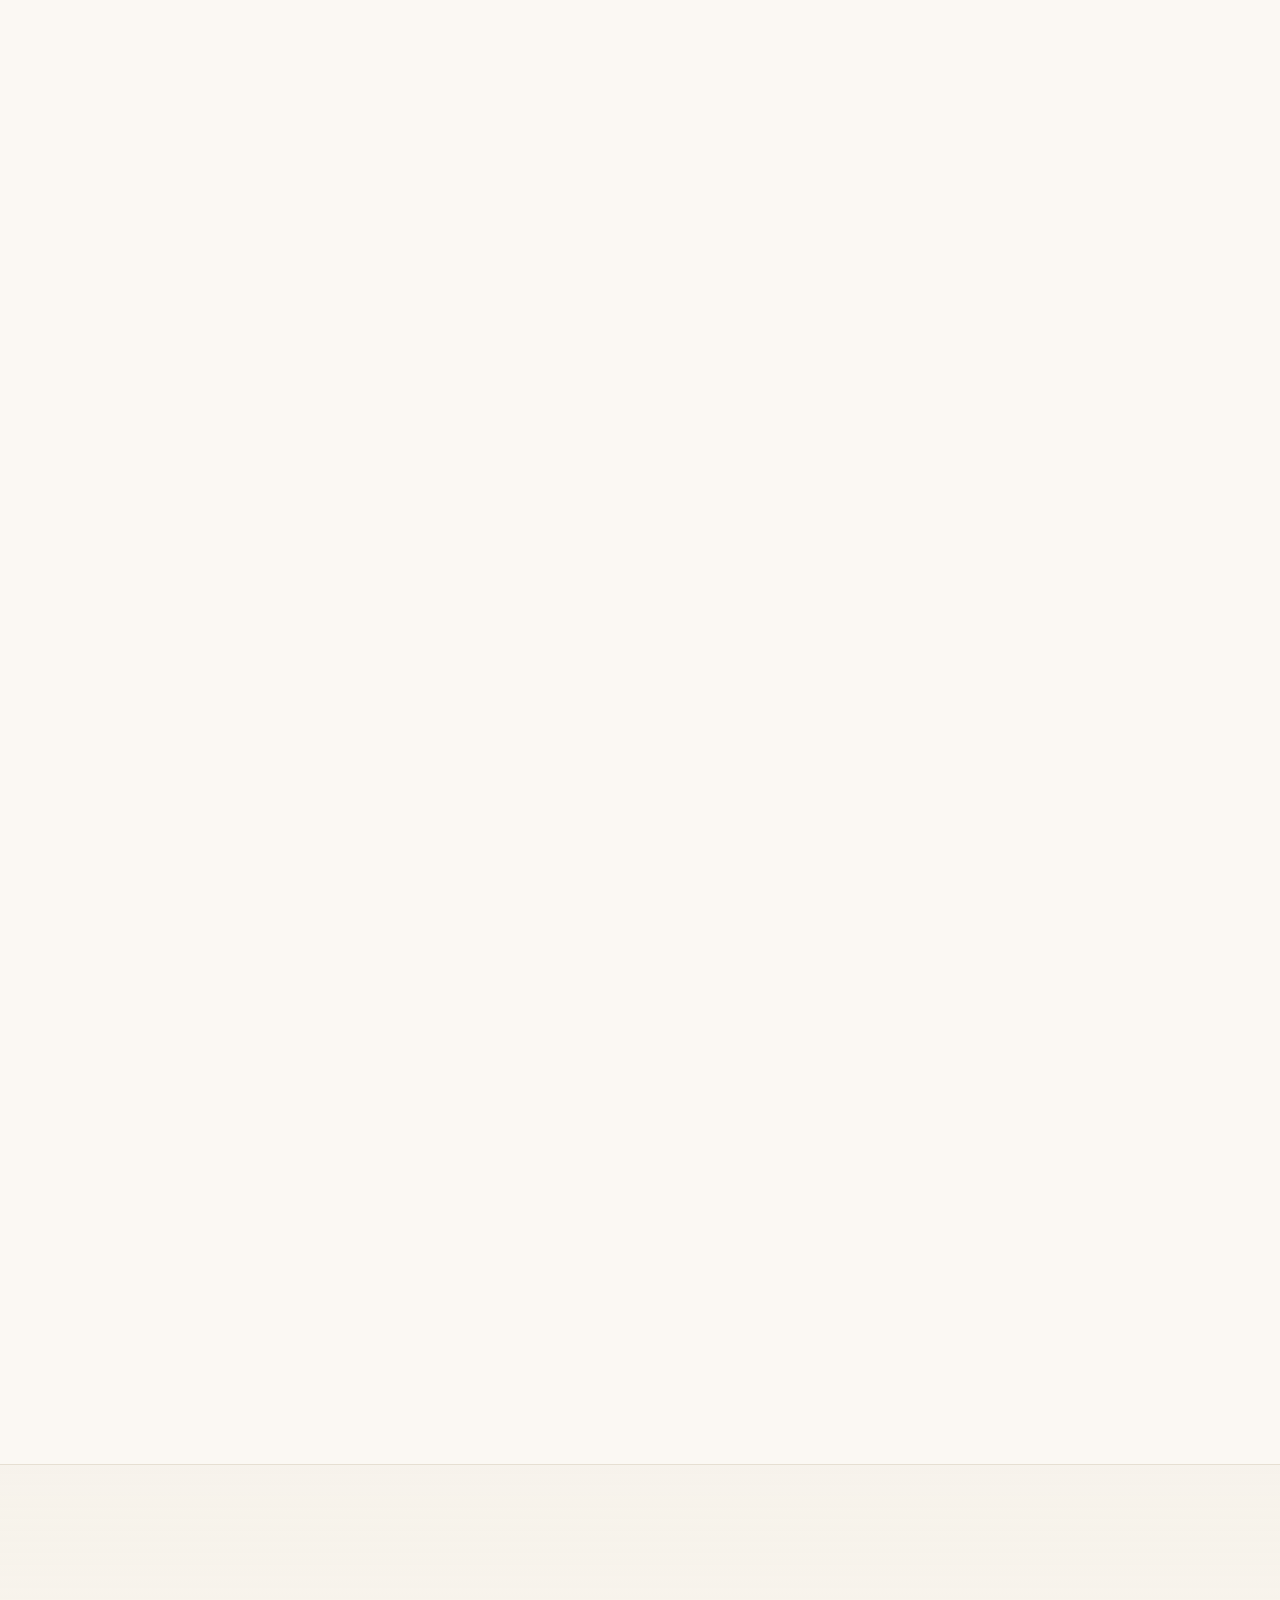
==== commit 1cfe9b82: "Search: mark the homepage as a profile page and link my GitHub and LinkedIn as the same person Co-Au" ====
--- a/index.html
+++ b/index.html
@@ -34,6 +34,8 @@
   <link rel="icon" href="favicon.ico" sizes="48x48">
   <link rel="icon" href="assets/icon-192.png" type="image/png" sizes="192x192">
   <link rel="apple-touch-icon" href="assets/apple-touch-icon.png">
+  <link rel="me" href="https://github.com/somyaranjansahoo6422">
+  <link rel="me" href="https://www.linkedin.com/in/somya-ranjan-sahoo-109599312/">
 
   <link rel="preload" as="image" href="assets/img/profile-960.webp" imagesrcset="assets/img/profile-240.webp 240w, assets/img/profile-480.webp 480w, assets/img/profile-720.webp 720w, assets/img/profile-960.webp 960w, assets/img/profile-1504.webp 1504w" imagesizes="(max-width: 760px) 70vw, 420px" fetchpriority="high">
   <link rel="preload" as="font" type="font/woff2" href="assets/fonts/anton.woff2" crossorigin>
@@ -50,20 +52,52 @@
   <script type="application/ld+json">
   {
     "@context": "https://schema.org",
-    "@type": "Person",
+    "@type": "ProfilePage",
     "name": "Somya Ranjan Sahoo",
-    "alternateName": "Sonu",
-    "jobTitle": "Aspiring Data Analyst and Software Developer",
-    "description": "Portfolio of Somya Ranjan Sahoo, aspiring data analyst and software developer in Bhubaneswar. SQL, Python and Excel projects, dashboards and hackathon results.",
-    "image": "https://somyaranjansahoo6422.github.io/assets/og-image.jpg",
     "url": "https://somyaranjansahoo6422.github.io/",
-    "address": { "@type": "PostalAddress", "addressLocality": "Bhubaneswar", "addressRegion": "Odisha", "addressCountry": "IN" },
-    "alumniOf": [
-      { "@type": "CollegeOrUniversity", "name": "GITA Autonomous College, Bhubaneswar" },
-      { "@type": "EducationalOrganization", "name": "Sainik School Bhubaneswar" }
-    ],
-    "knowsAbout": ["Data analysis", "SQL", "Python", "Excel", "Node.js", "Computer vision", "GIS"],
-    "sameAs": ["https://github.com/somyaranjansahoo6422", "https://www.linkedin.com/in/somya-ranjan-sahoo-109599312/", "https://www.instagram.com/somya_ranjan__22/"]
+    "dateCreated": "2026-11-06",
+    "dateModified": "2026-11-07",
+    "mainEntity": {
+      "@type": "Person",
+      "name": "Somya Ranjan Sahoo",
+      "alternateName": "Sonu",
+      "jobTitle": "Aspiring Data Analyst and Software Developer",
+      "description": "Portfolio of Somya Ranjan Sahoo, aspiring data analyst and software developer in Bhubaneswar. SQL, Python and Excel projects, dashboards and hackathon results.",
+      "image": "https://somyaranjansahoo6422.github.io/assets/img/profile-960.webp",
+      "url": "https://somyaranjansahoo6422.github.io/",
+      "address": {
+        "@type": "PostalAddress",
+        "addressLocality": "Bhubaneswar",
+        "addressRegion": "Odisha",
+        "addressCountry": "IN"
+      },
+      "alumniOf": [
+        {
+          "@type": "CollegeOrUniversity",
+          "name": "GITA Autonomous College, Bhubaneswar"
+        },
+        {
+          "@type": "EducationalOrganization",
+          "name": "Sainik School Bhubaneswar"
+        }
+      ],
+      "knowsAbout": [
+        "Data analysis",
+        "SQL",
+        "Python",
+        "Excel",
+        "Computer vision",
+        "GIS",
+        "Data visualization",
+        "Dashboards",
+        "pandas"
+      ],
+      "sameAs": [
+        "https://github.com/somyaranjansahoo6422",
+        "https://www.linkedin.com/in/somya-ranjan-sahoo-109599312/",
+        "https://www.instagram.com/somya_ranjan__22/"
+      ]
+    }
   }
   </script>
   <script type="application/ld+json">
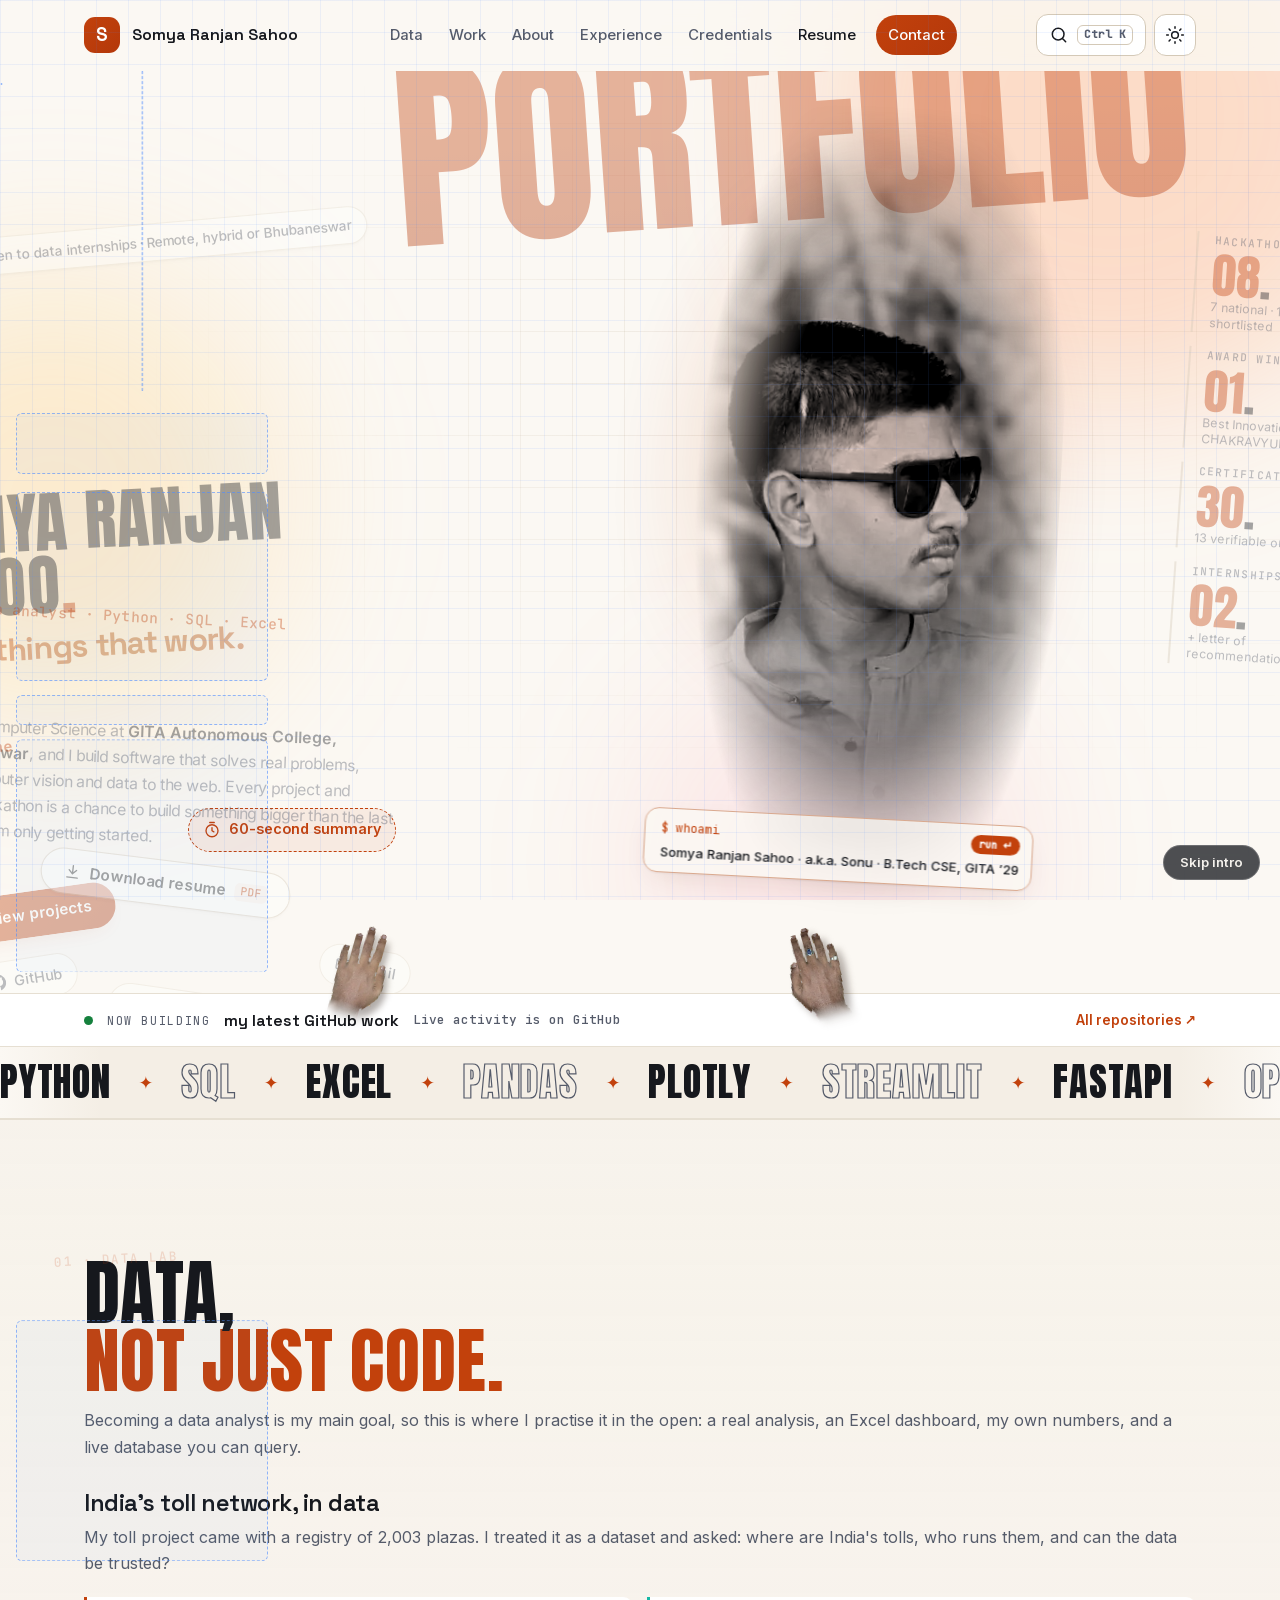
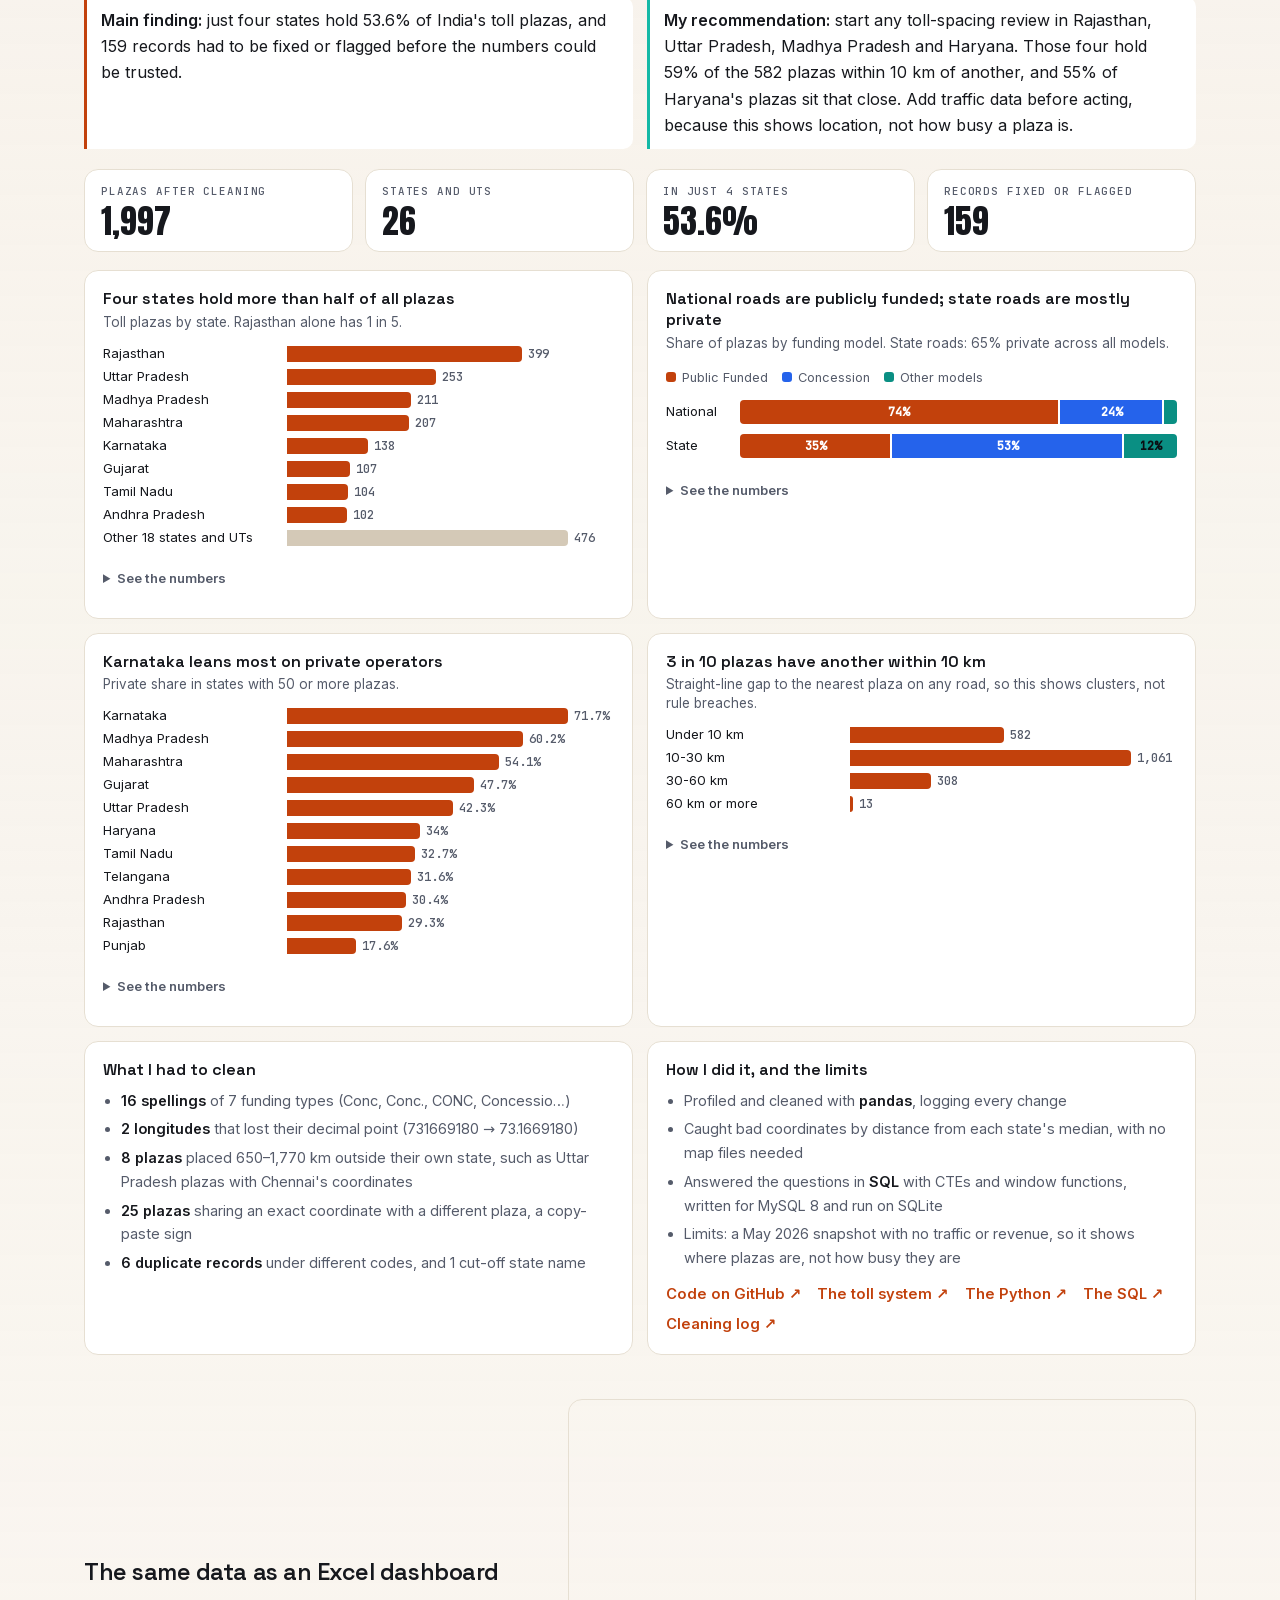
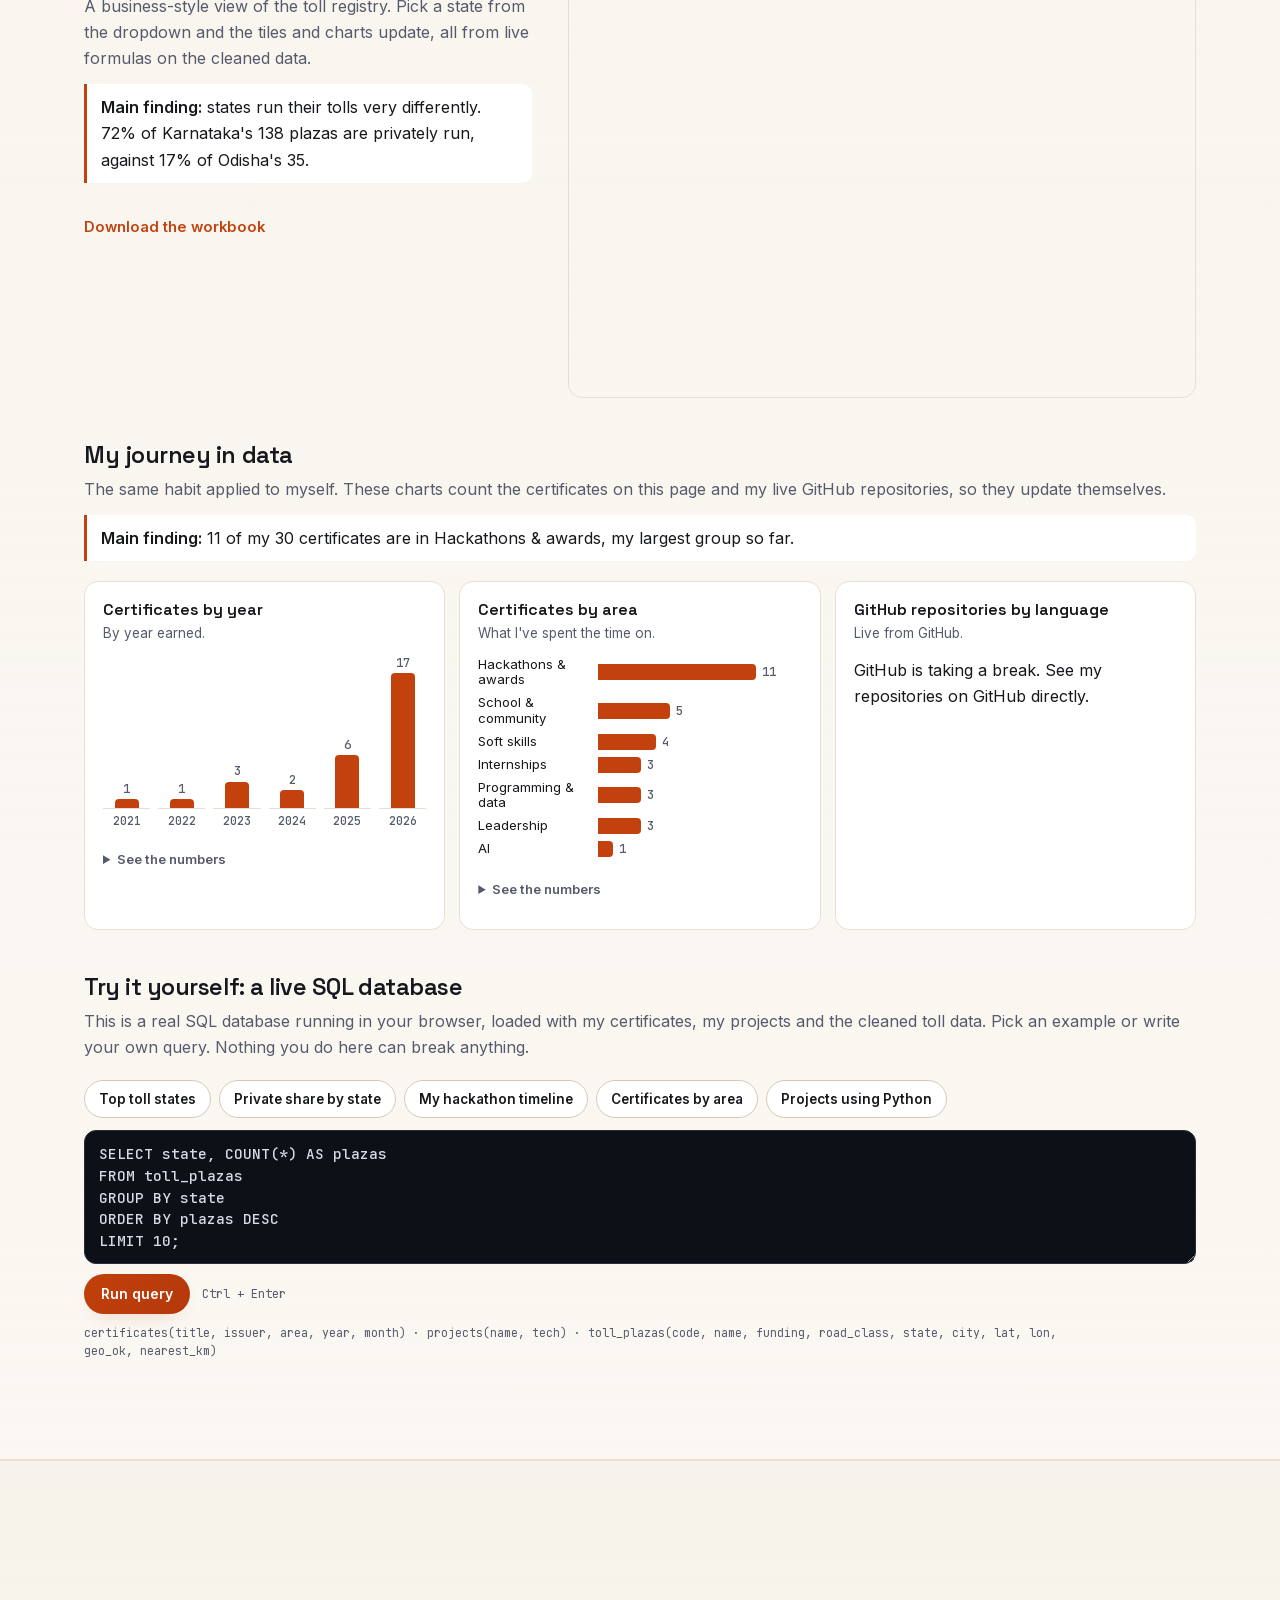
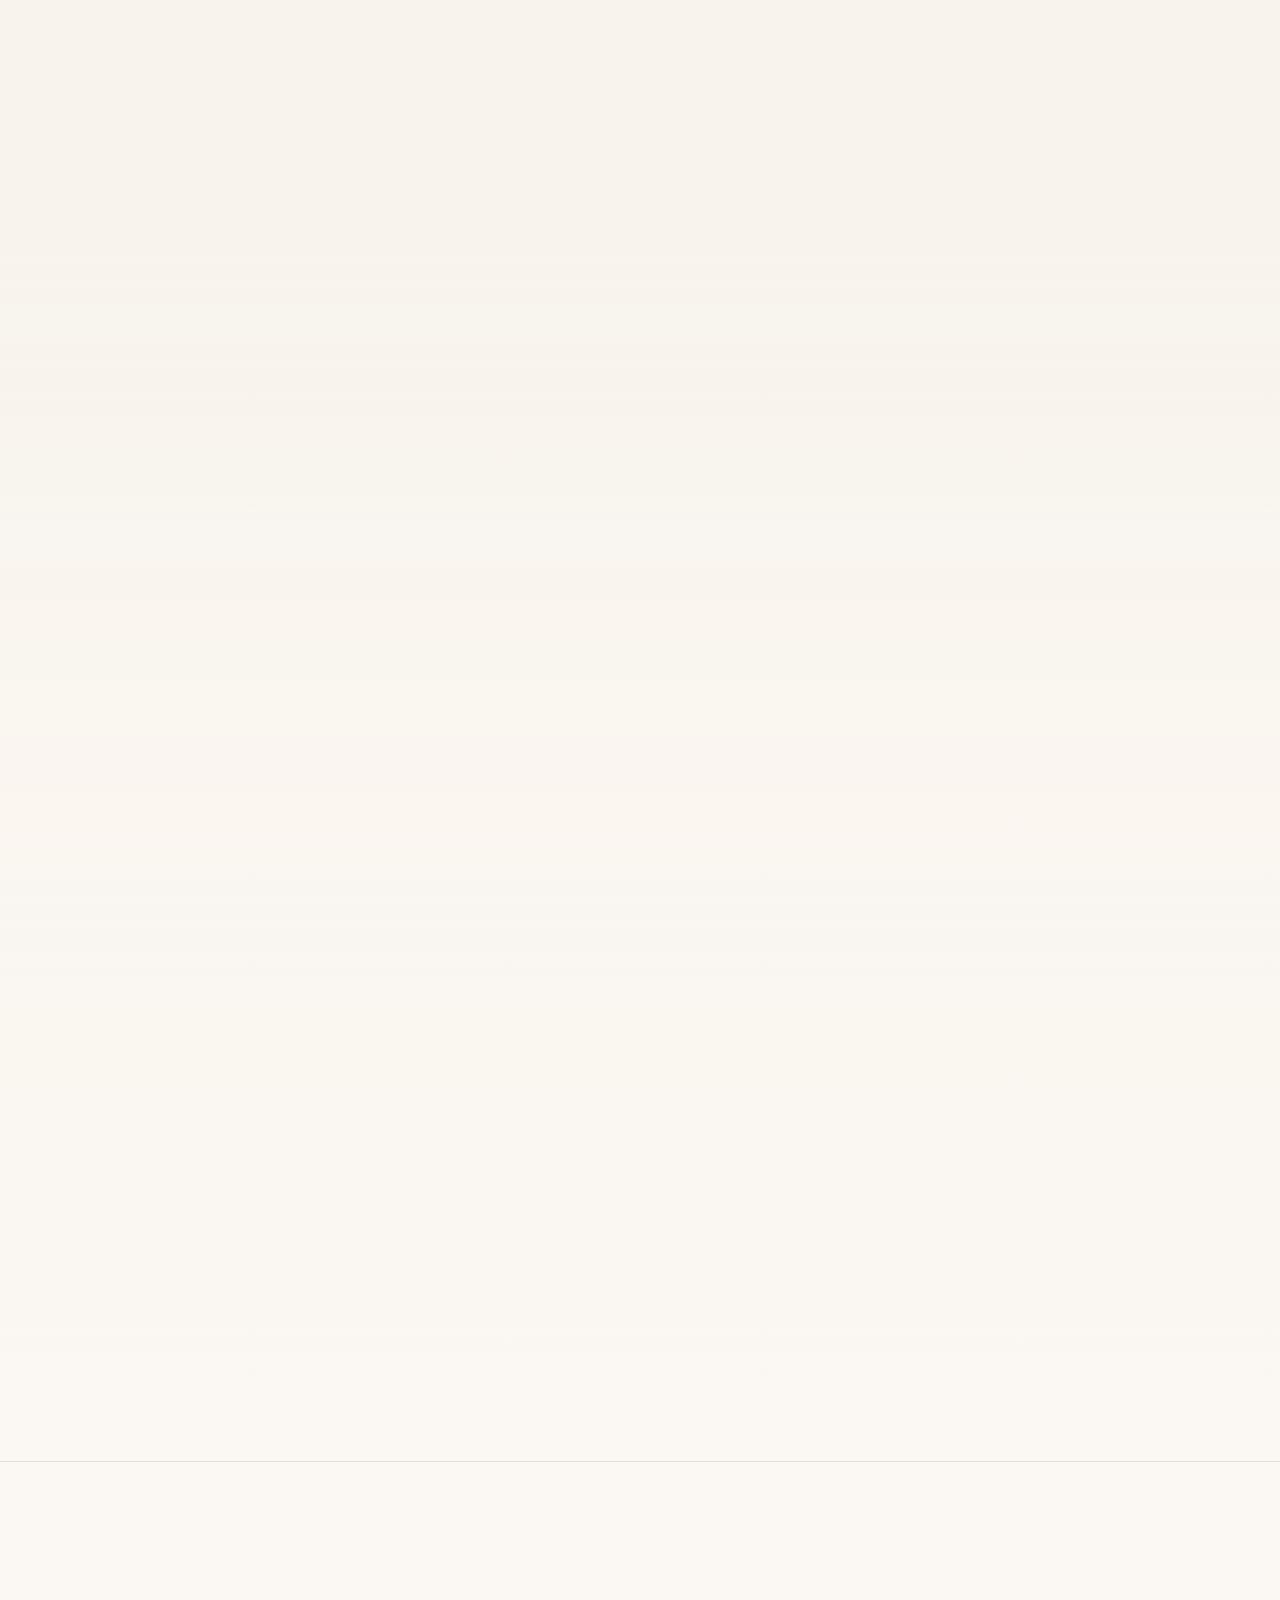
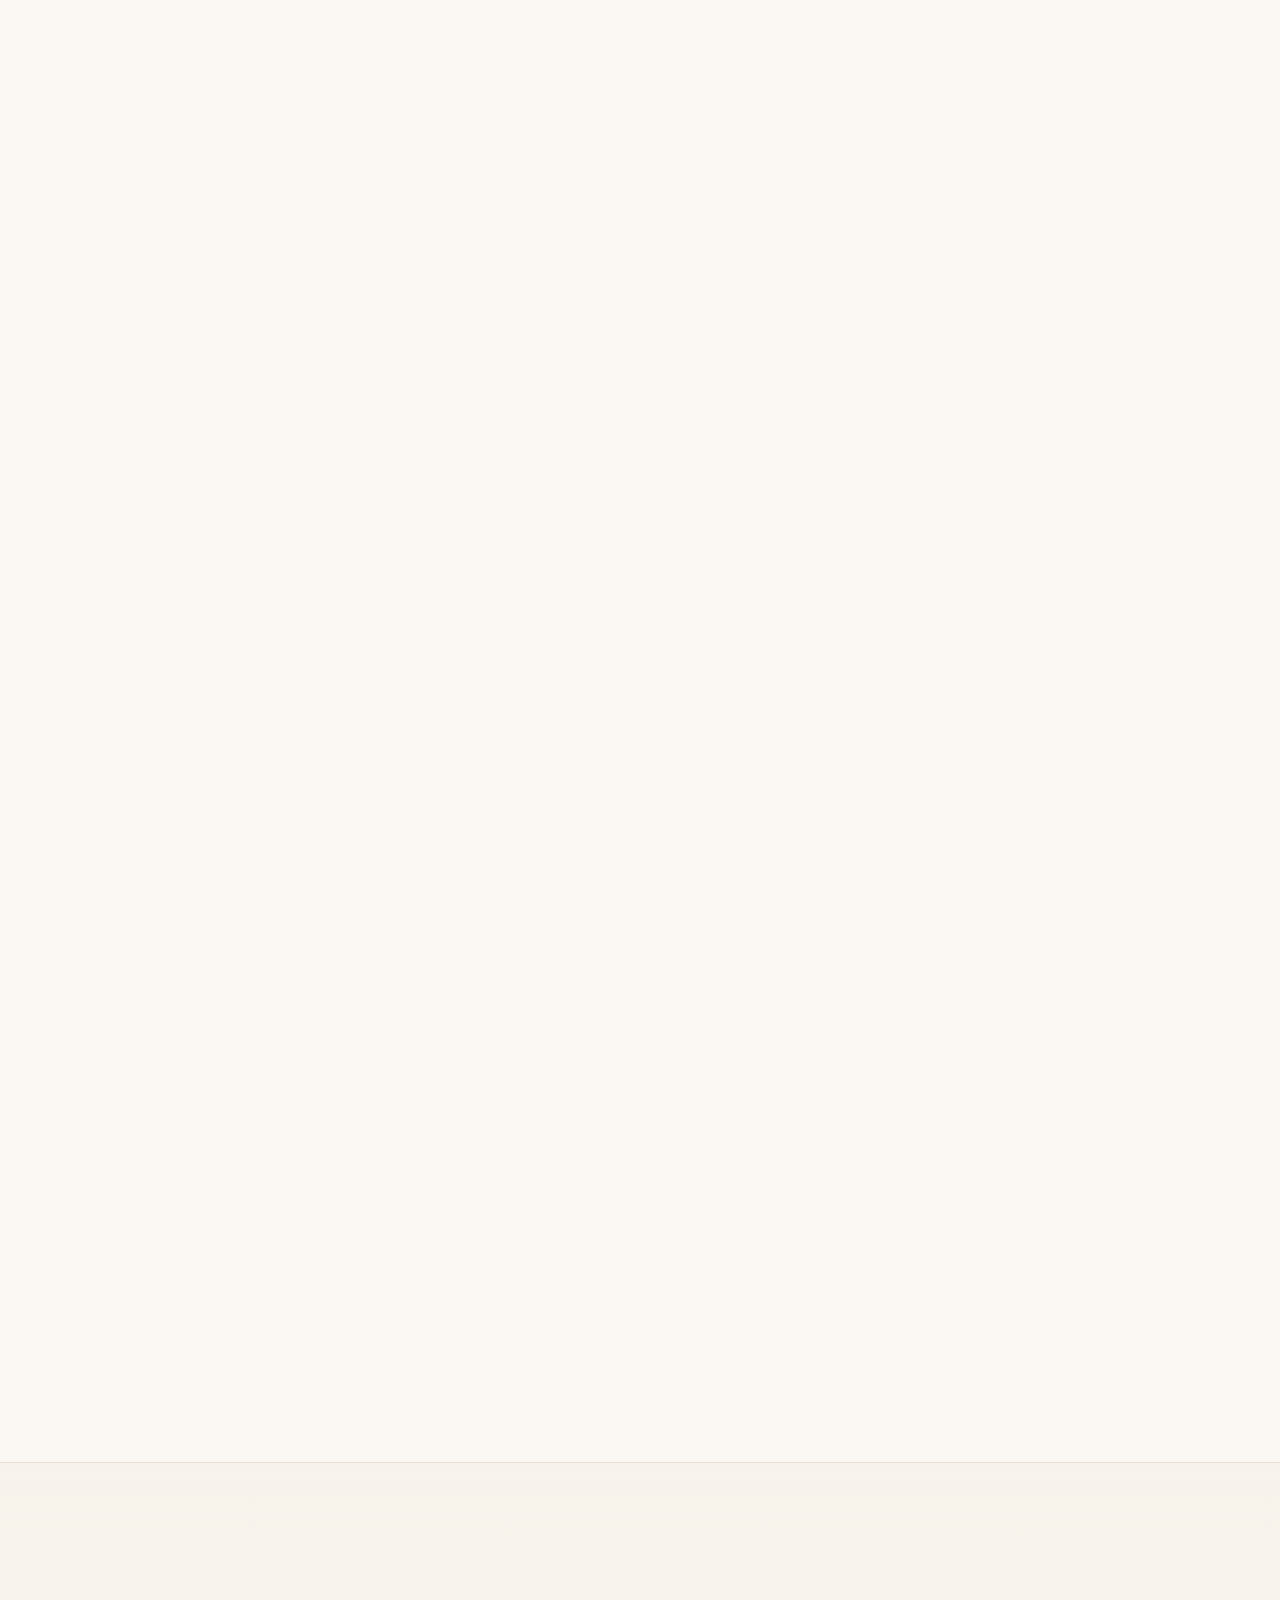
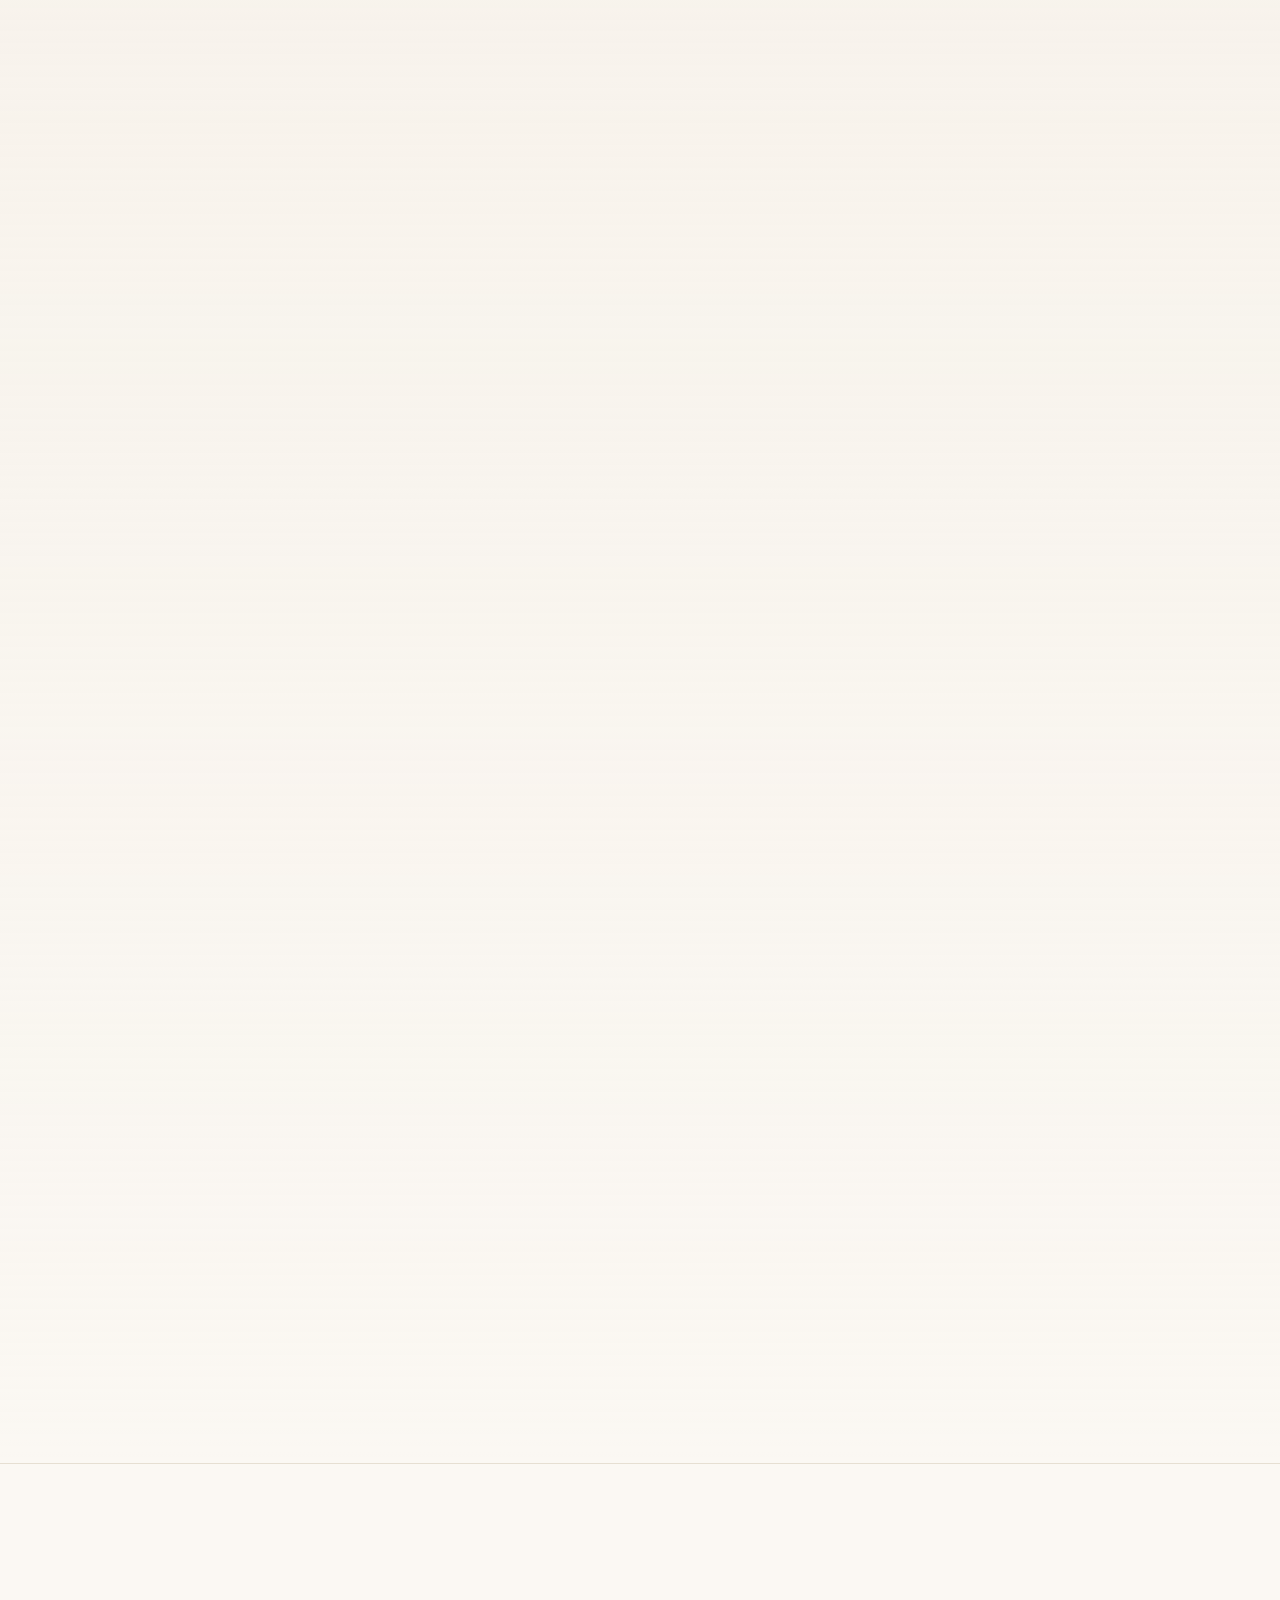
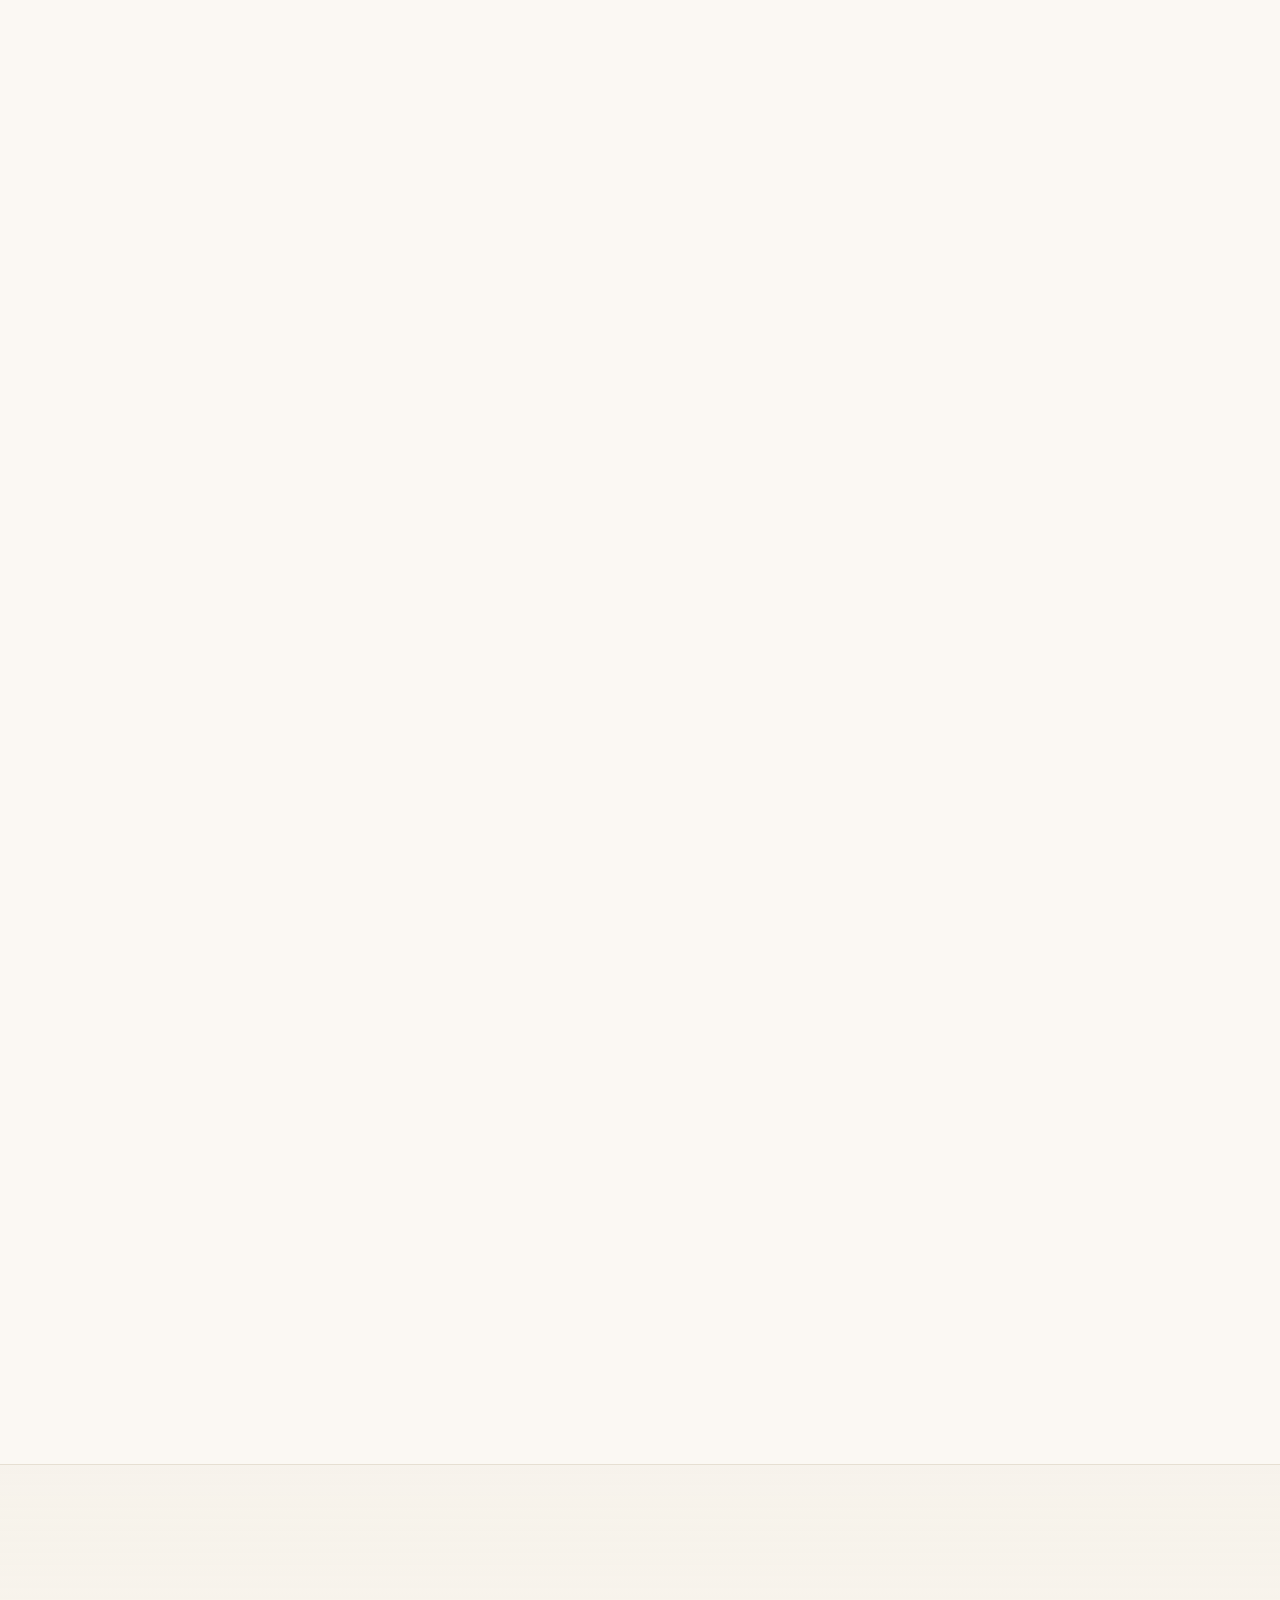
==== commit fc115bb9: "Search: full date and time in the profile page data Co-Authored-By: Claude Opus 5.5 <noreply@anthrop" ====
--- a/index.html
+++ b/index.html
@@ -55,8 +55,8 @@
     "@type": "ProfilePage",
     "name": "Somya Ranjan Sahoo",
     "url": "https://somyaranjansahoo6422.github.io/",
-    "dateCreated": "2026-11-06",
-    "dateModified": "2026-11-07",
+    "dateCreated": "2026-11-06T00:00:00+05:30",
+    "dateModified": "2026-11-07T00:00:00+05:30",
     "mainEntity": {
       "@type": "Person",
       "name": "Somya Ranjan Sahoo",
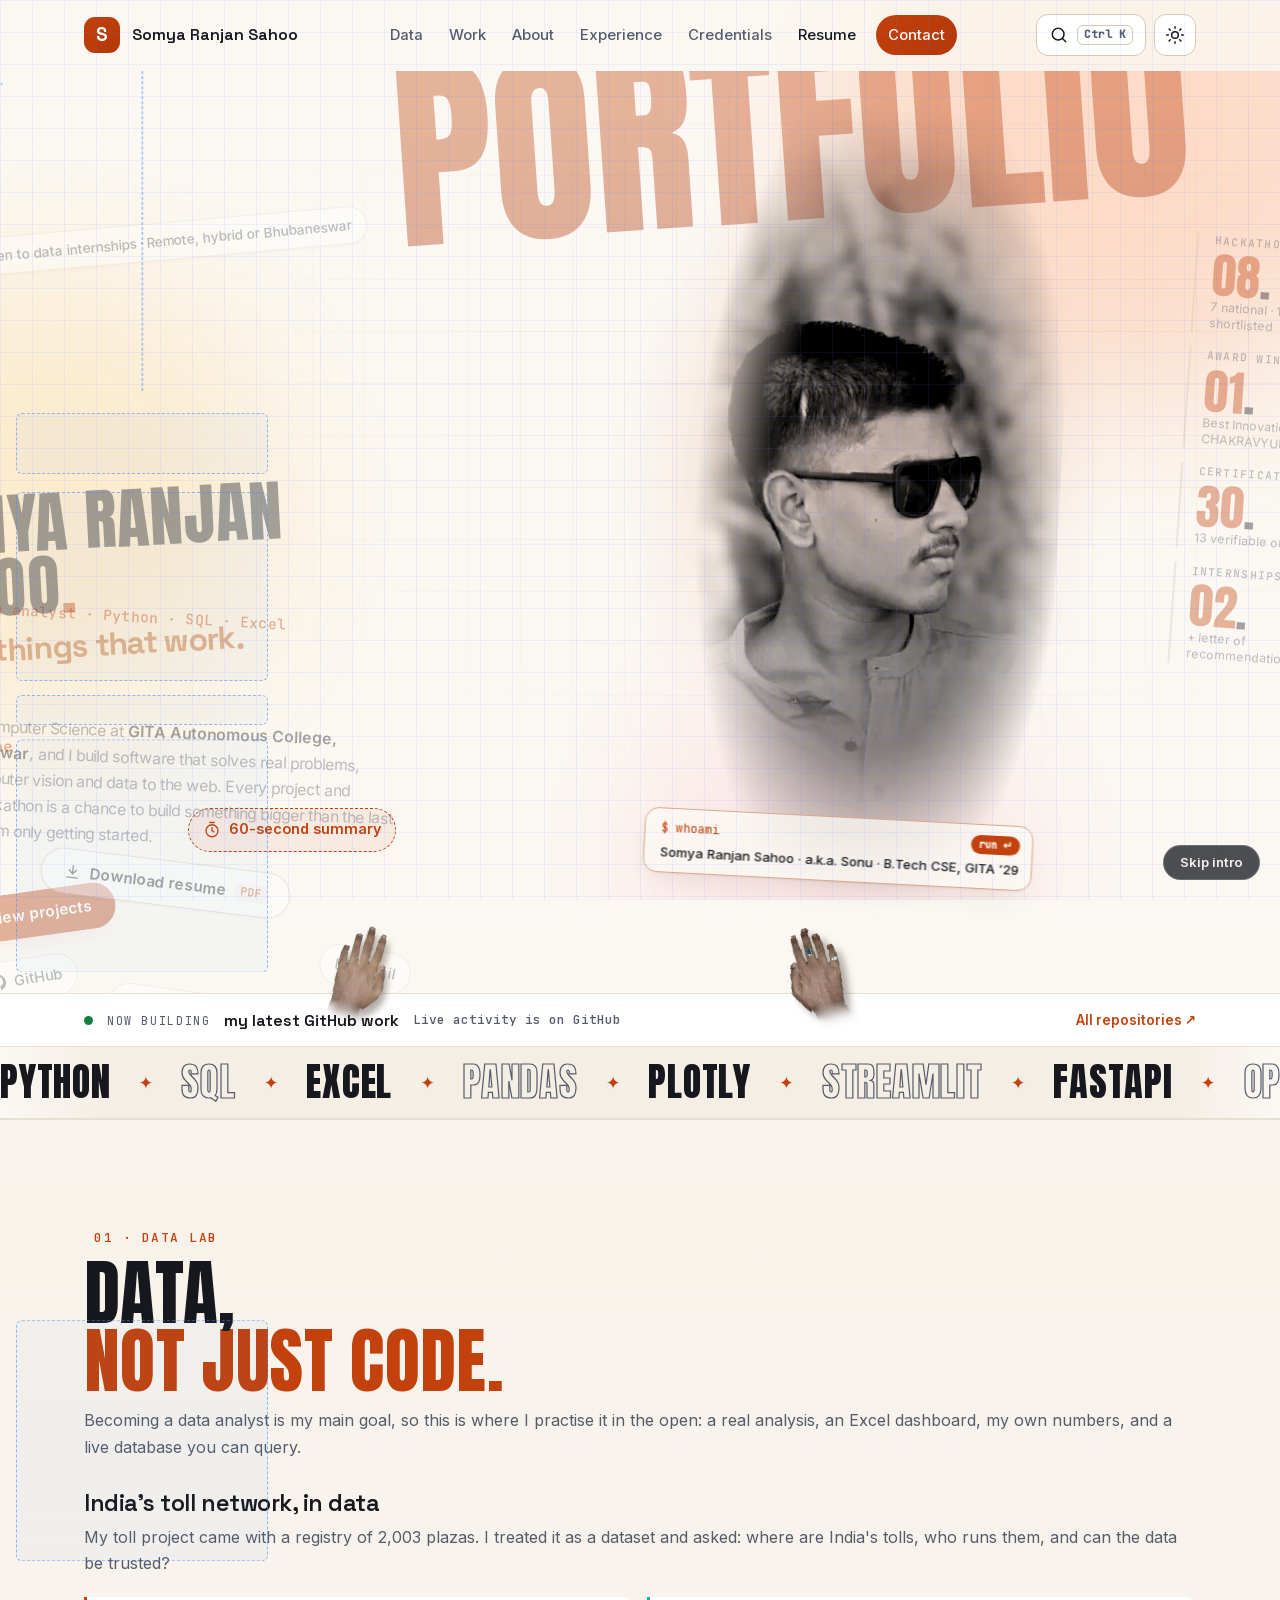
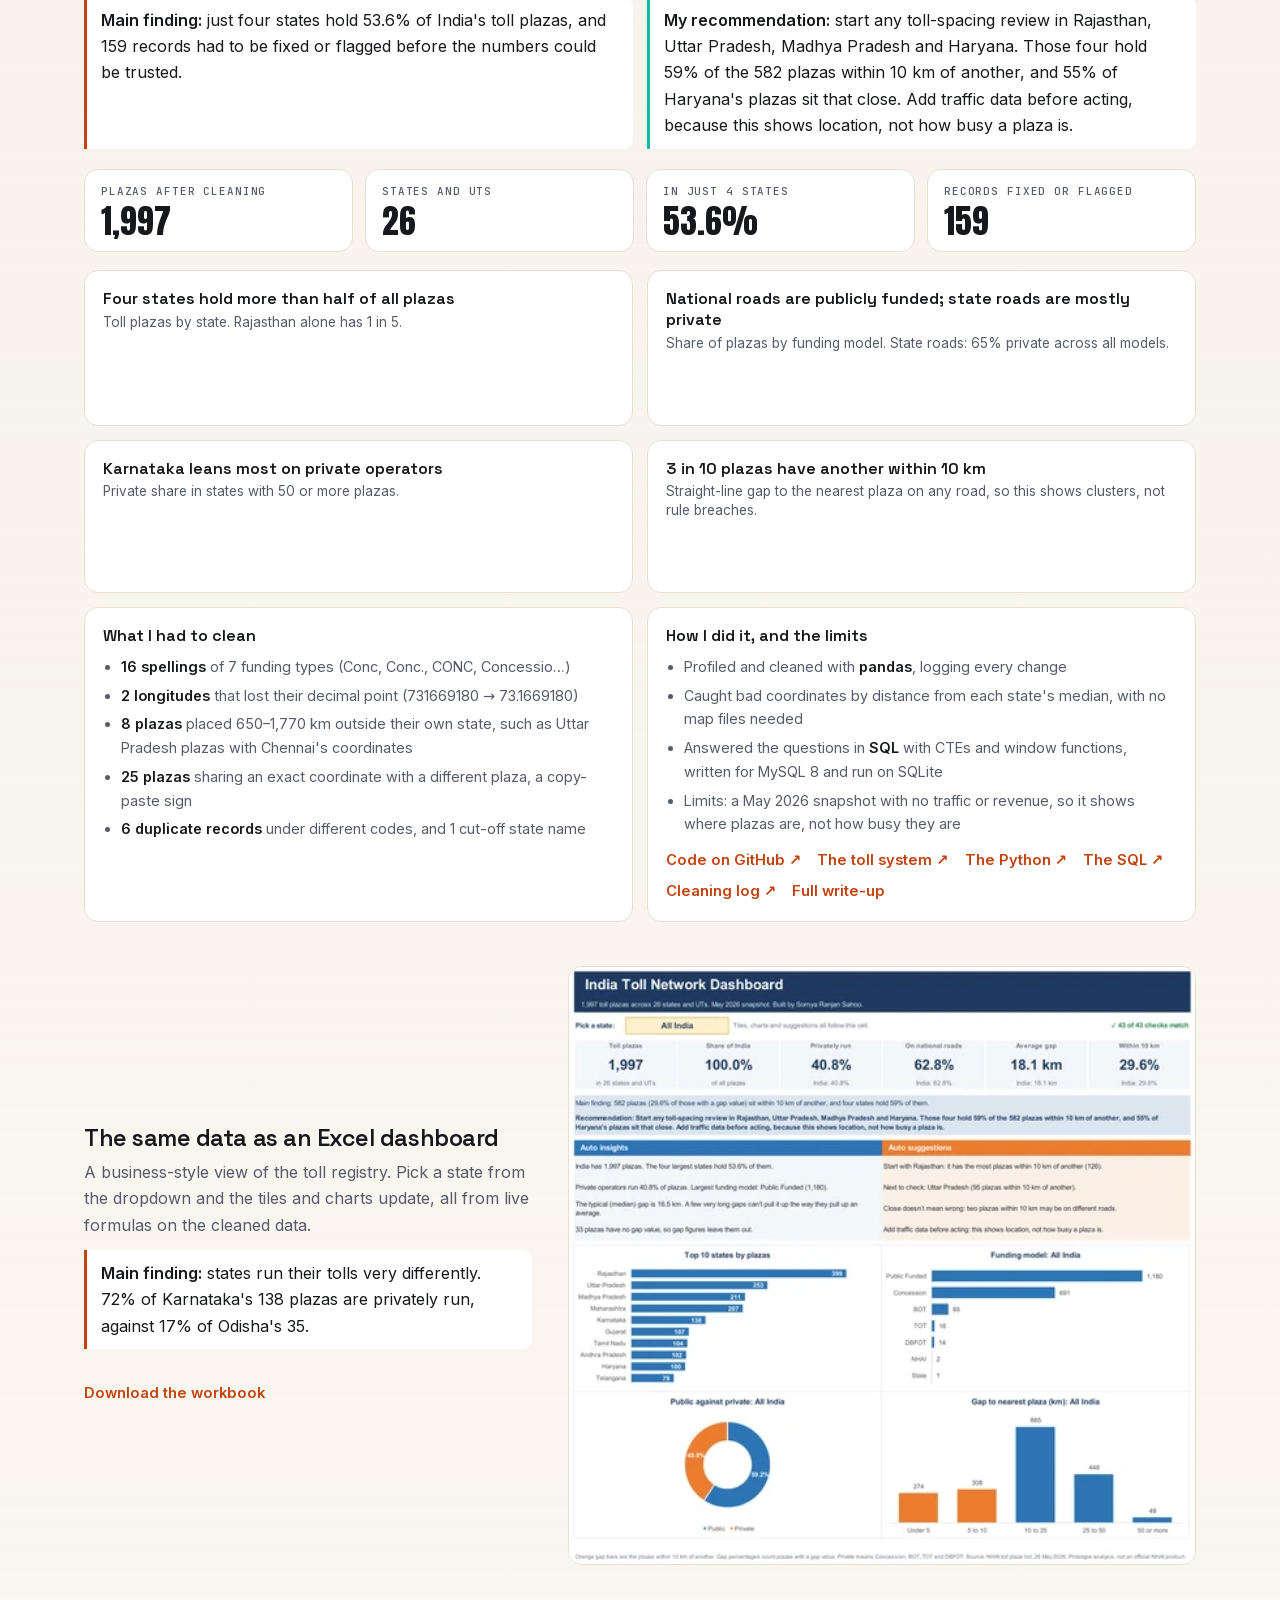
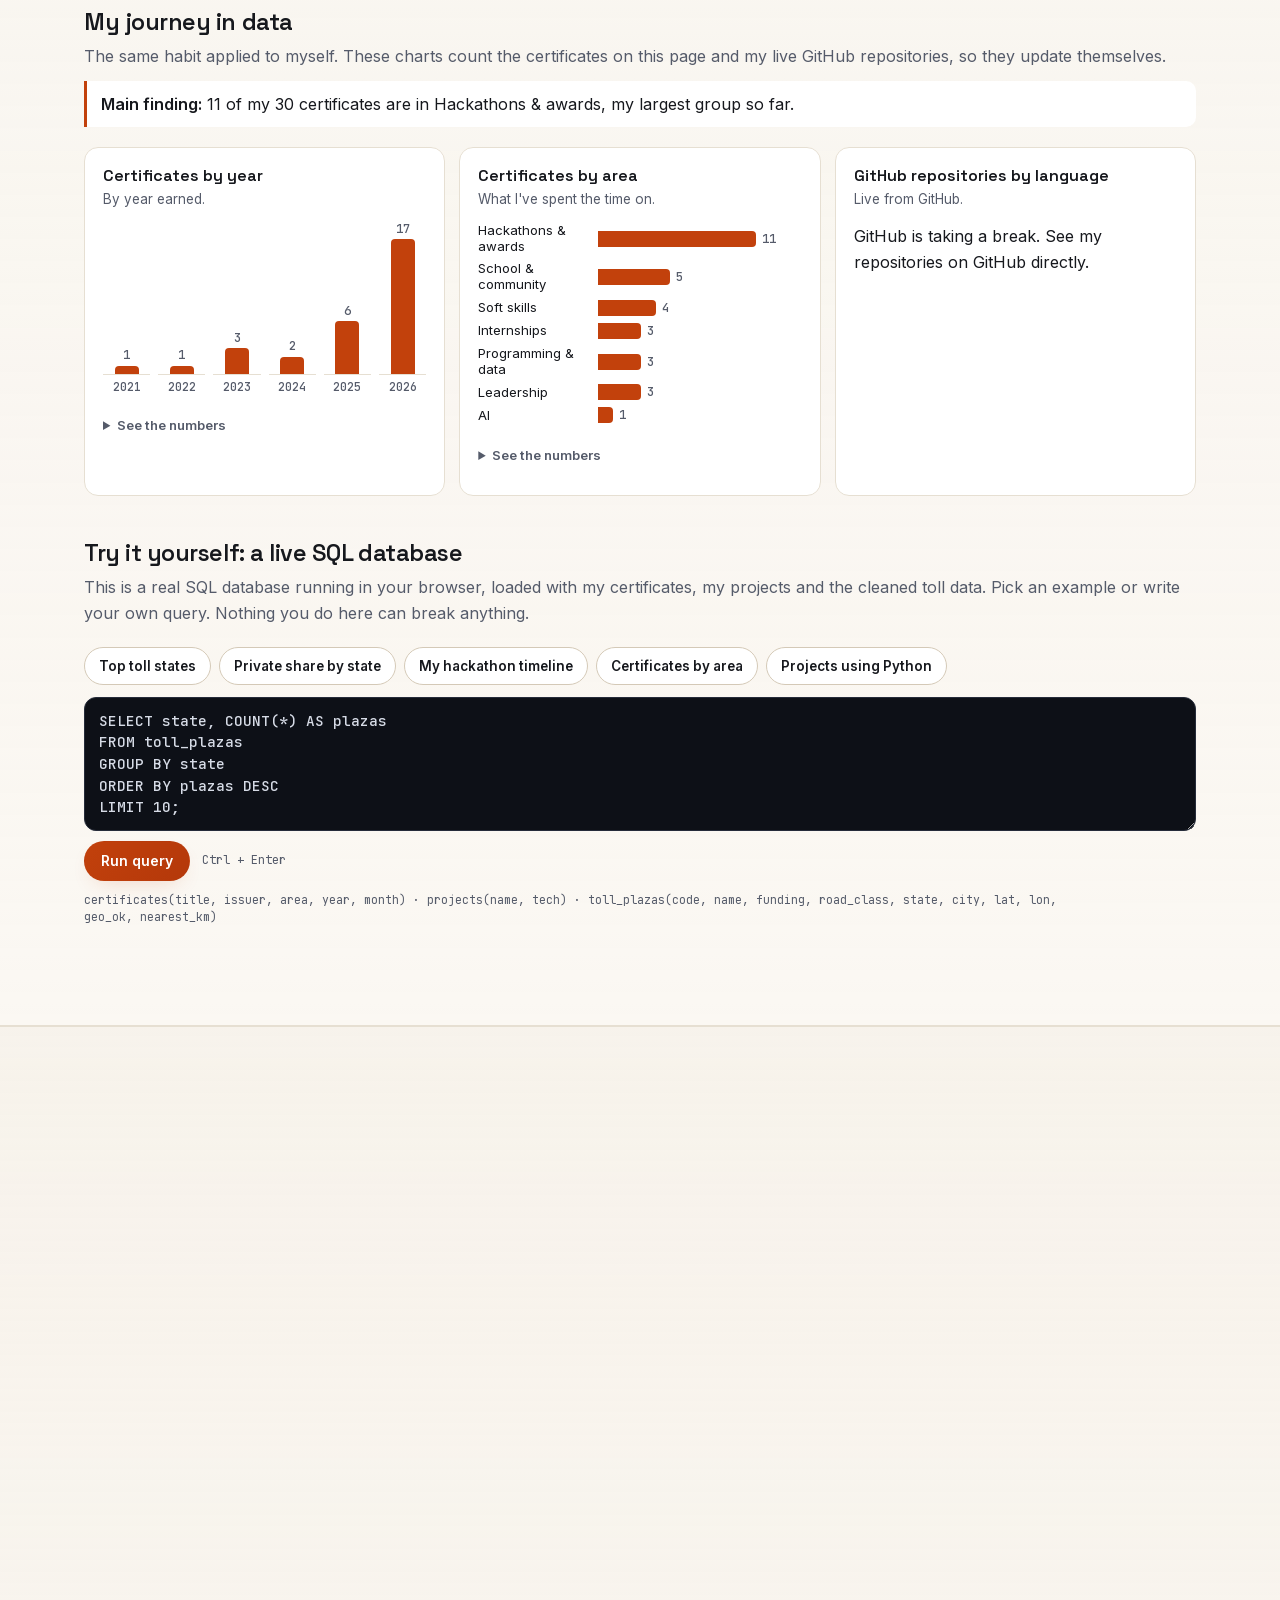
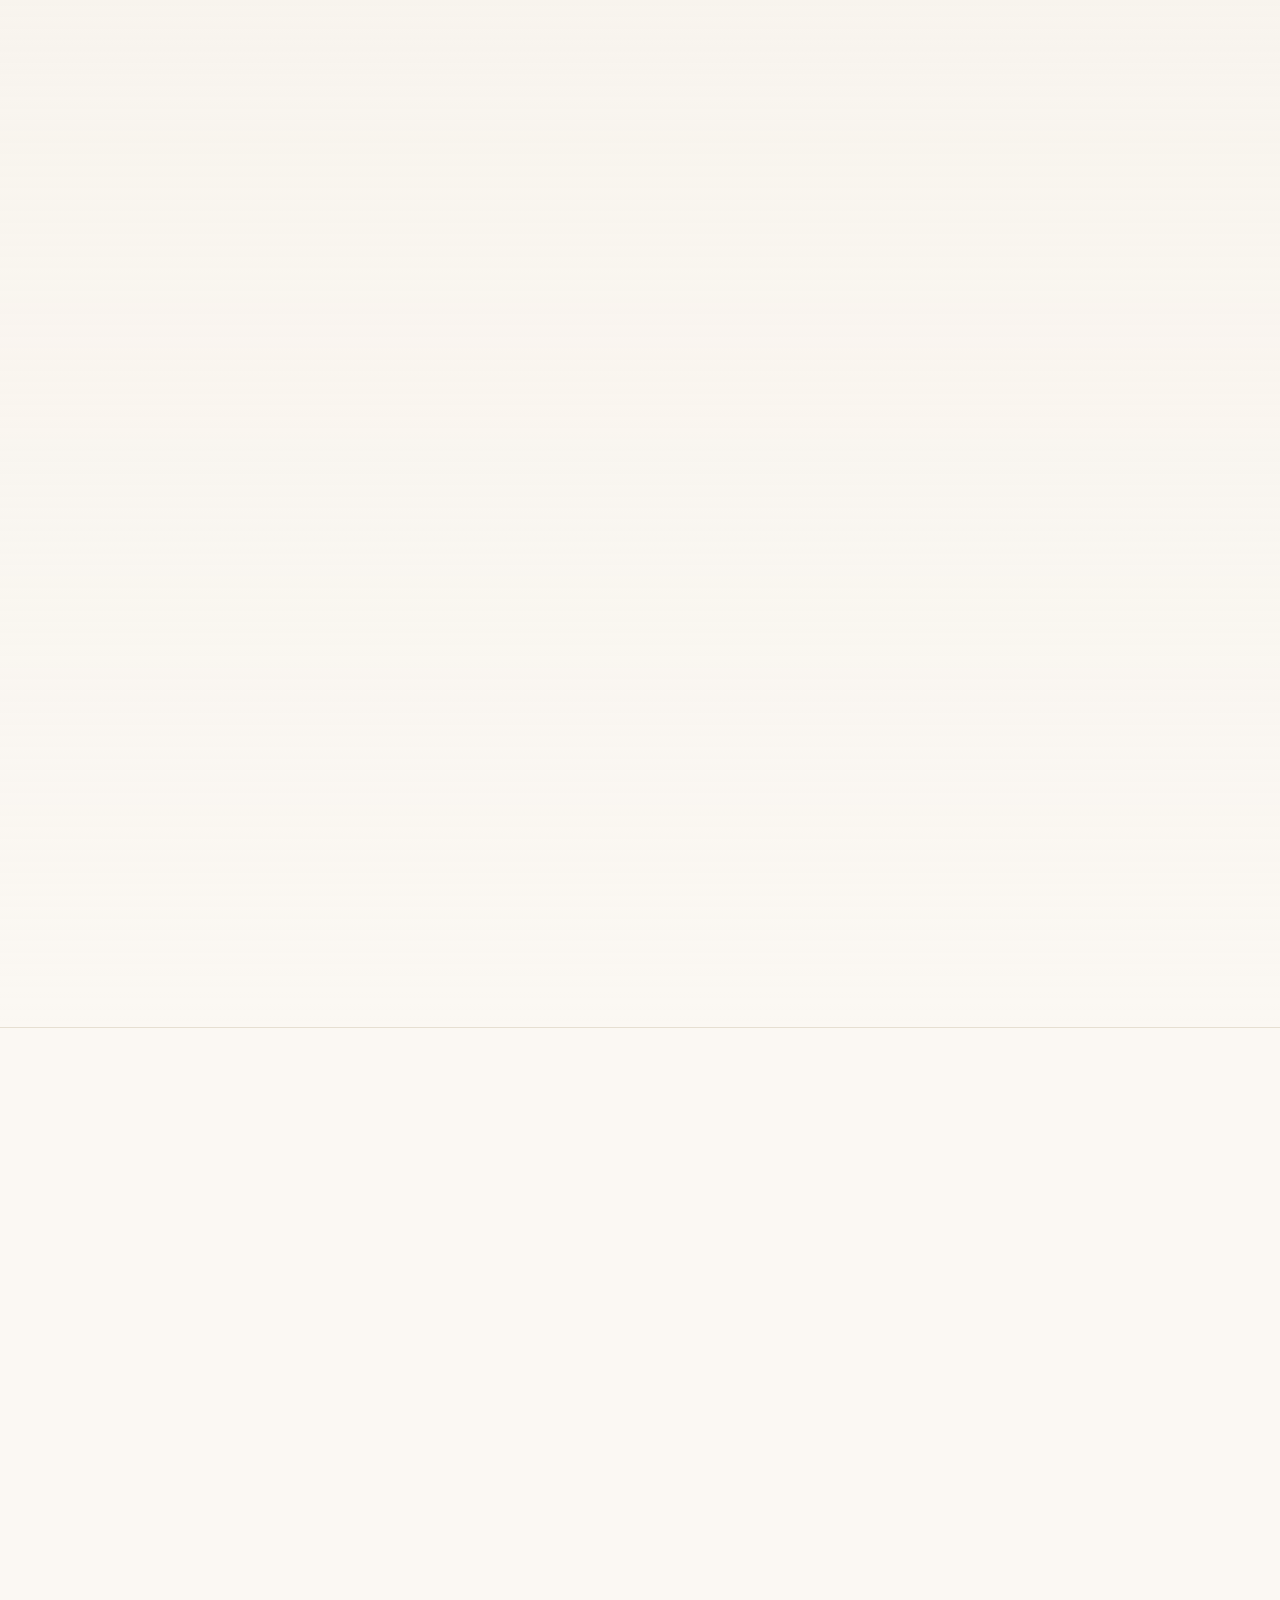
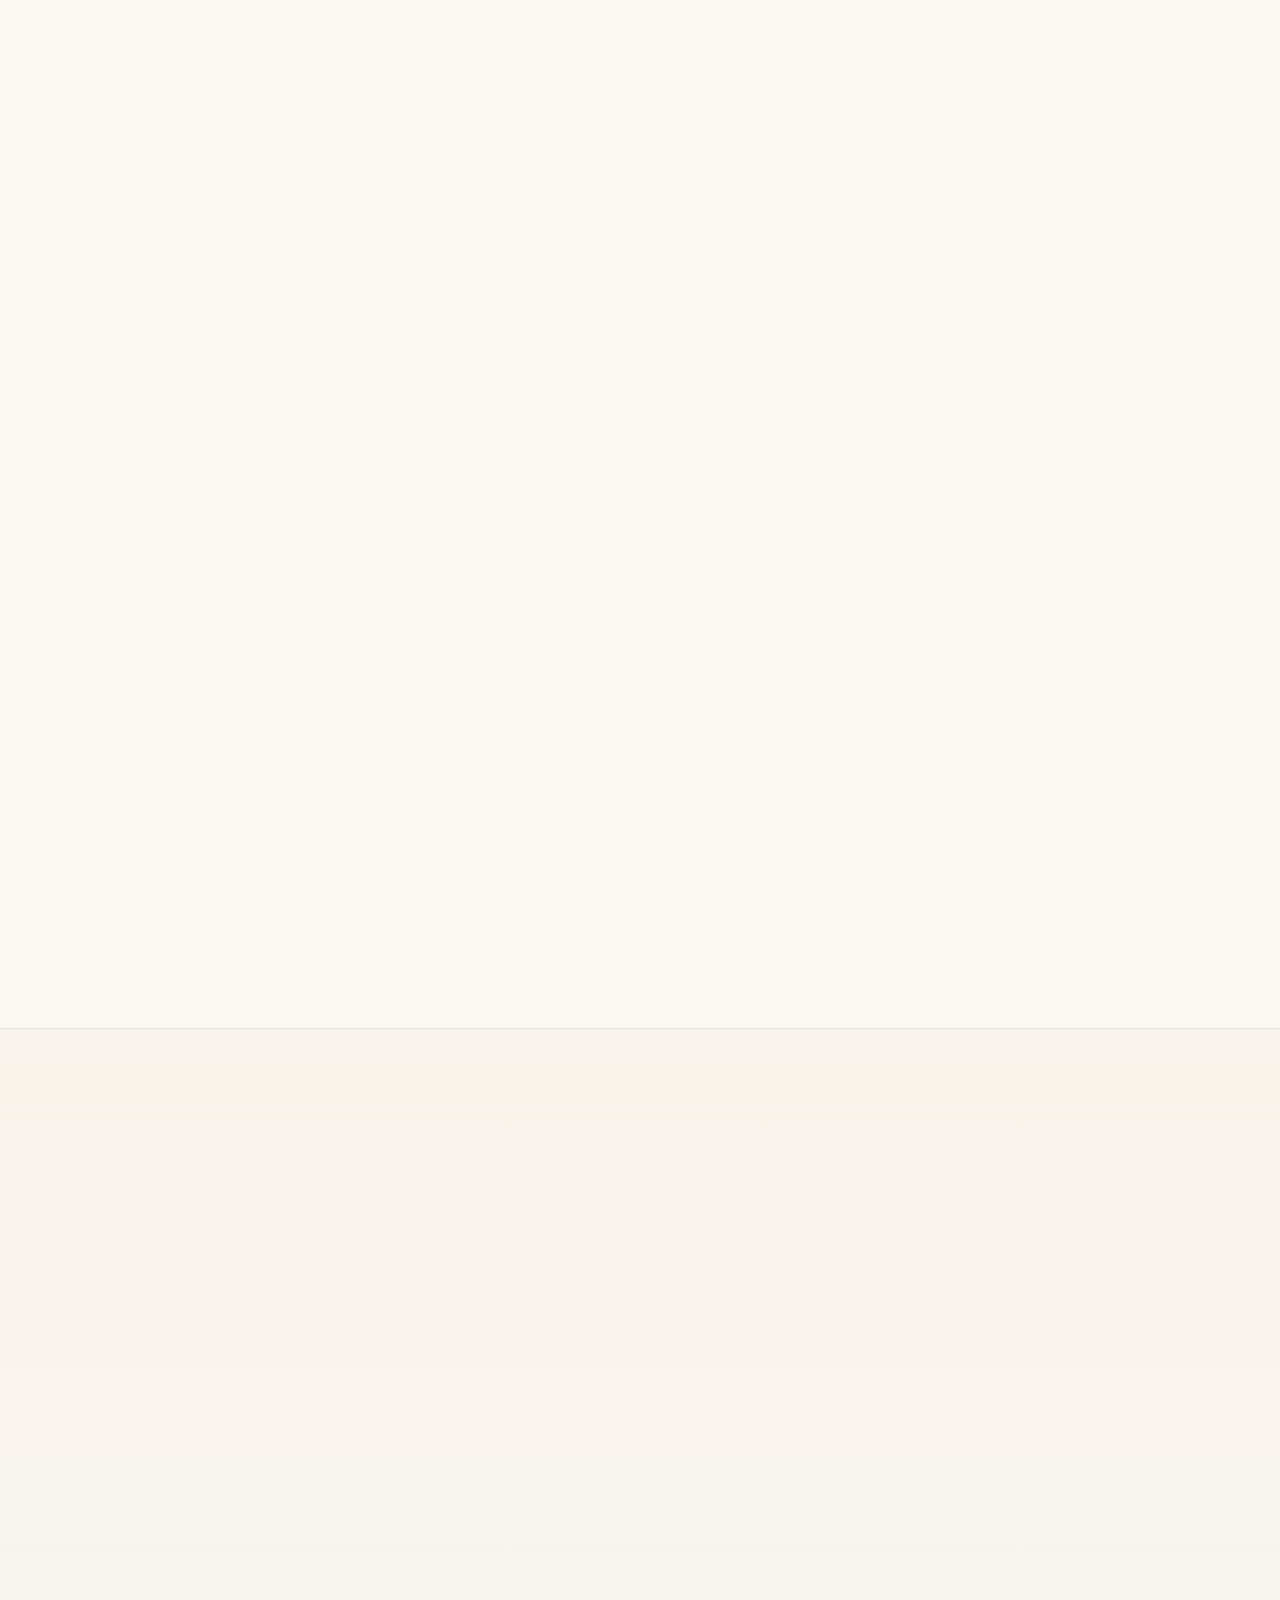
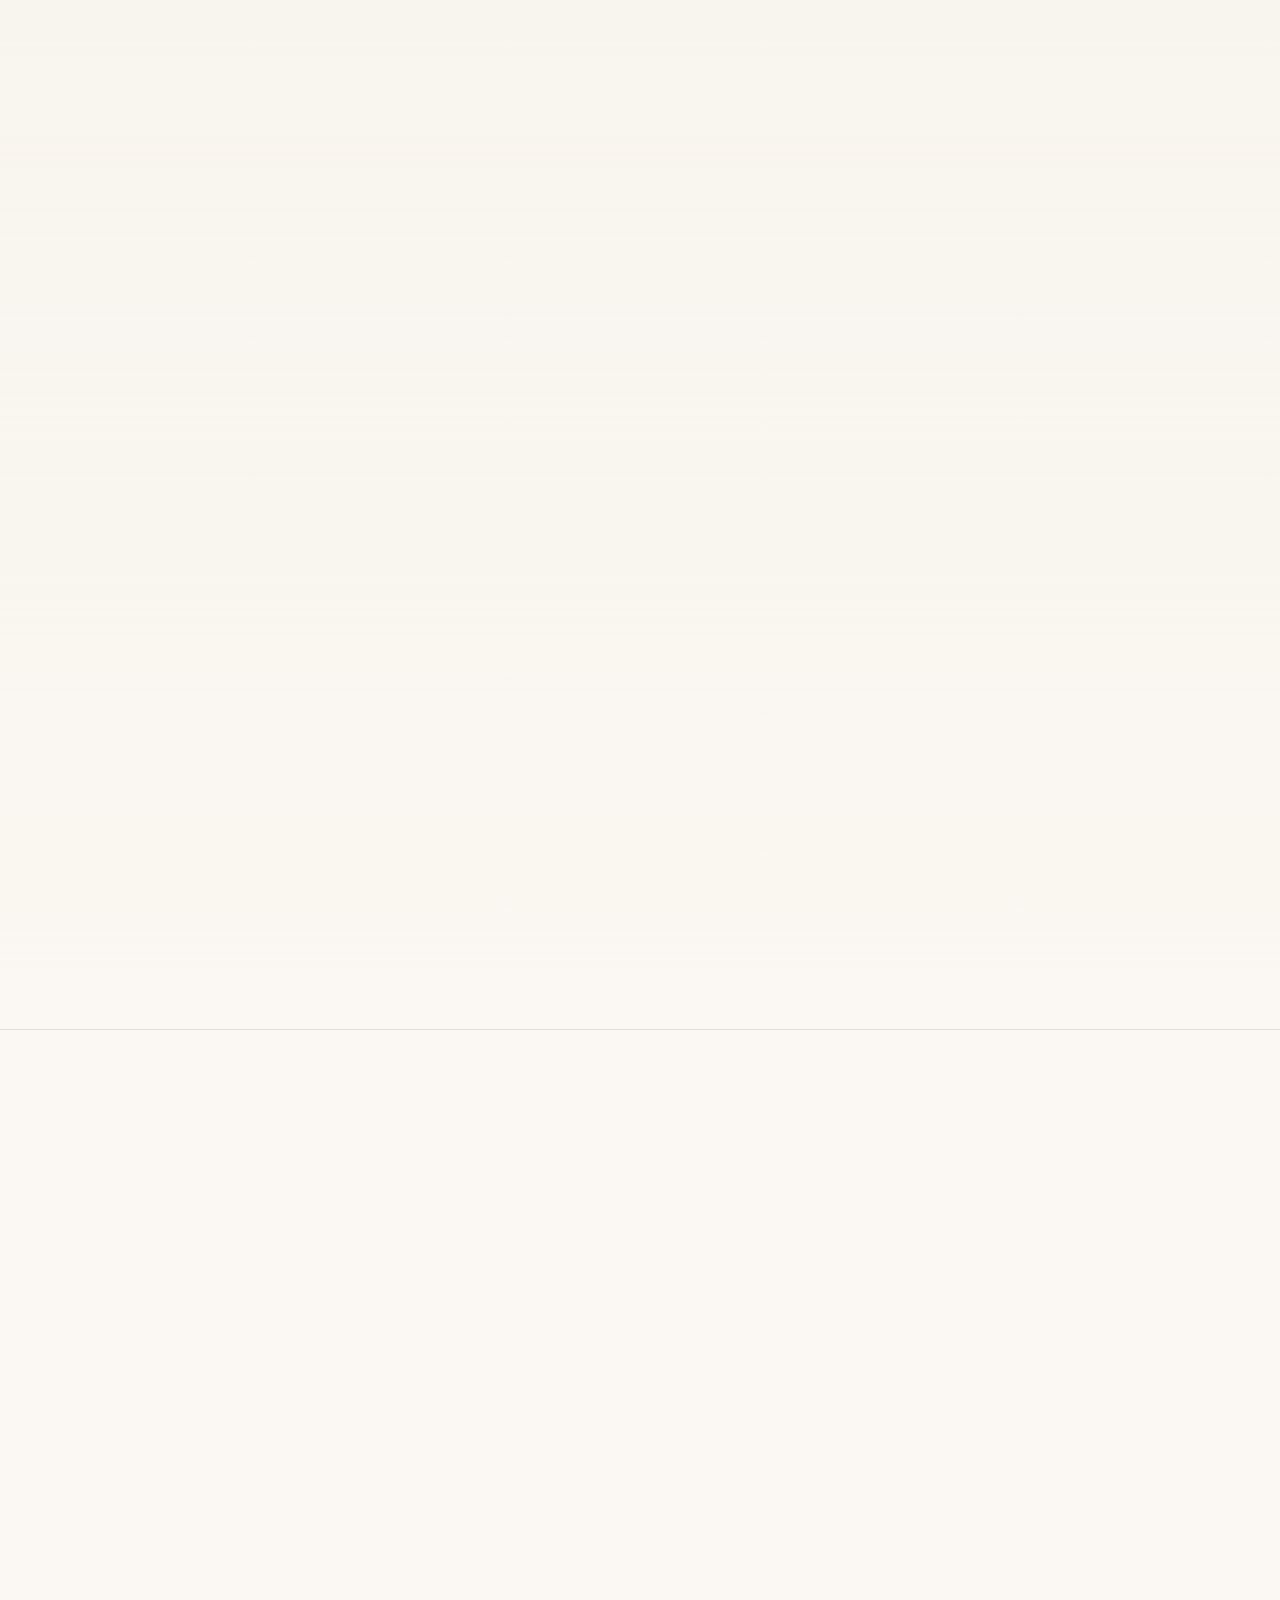
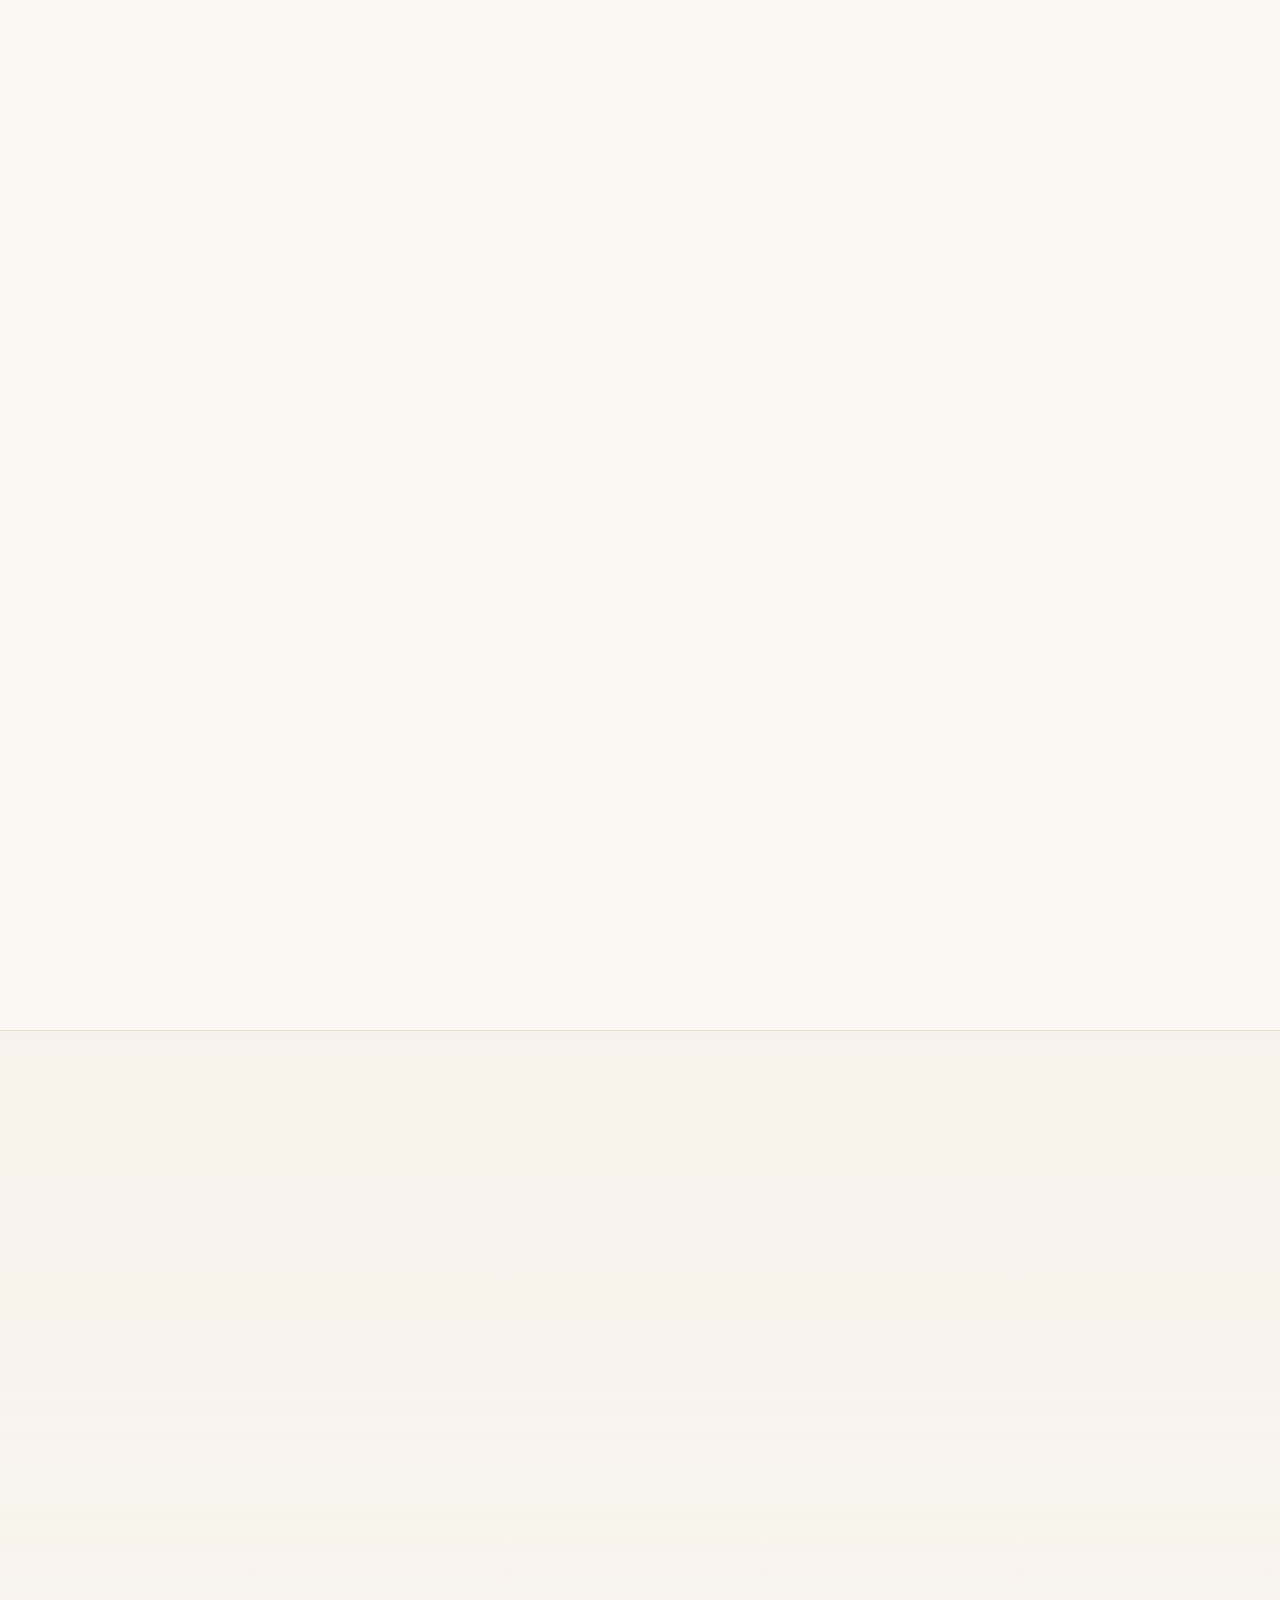
==== commit fe035172: "Link the project pages from the homepage, sitemap and llms.txt; fix a cut-off caption Co-Authored-By" ====
--- a/index.html
+++ b/index.html
@@ -43,9 +43,9 @@
   <!-- Phones paint from the inline first-screen CSS; the full stylesheet loads alongside without blocking. Wider screens wait for it as usual. -->
   <style id="critical">@font-face{font-family:Anton;src:url(assets/fonts/anton.woff2) format("woff2");font-weight:400;font-display:swap}@font-face{font-family:Poster Fallback;src:local("Roboto"),local("Roboto-Regular"),local("Arial"),local("Helvetica");size-adjust:66%}@font-face{font-family:Caveat;src:url(assets/fonts/caveat.woff2) format("woff2");font-weight:600;font-display:swap}@font-face{font-family:Space Grotesk;src:url(assets/fonts/space-grotesk.woff2) format("woff2");font-weight:500 700;font-display:swap}@font-face{font-family:Space Grotesk;src:url(assets/fonts/space-grotesk-ext.woff2) format("woff2");font-weight:500 700;font-display:swap;unicode-range:U+20B9}@font-face{font-family:Inter;src:url(assets/fonts/inter.woff2) format("woff2");font-weight:400 600;font-display:swap}@font-face{font-family:Inter;src:url(assets/fonts/inter-ext.woff2) format("woff2");font-weight:400 600;font-display:swap;unicode-range:U+20B9}@font-face{font-family:JetBrains Mono;src:url(assets/fonts/jetbrains-mono.woff2) format("woff2");font-weight:400 500;font-display:swap}@media(max-width:760px){:root{--bg: #fbf8f3;--bg-alt: #f4eee5;--surface: #ffffff;--surface-2: #fdfaf6;--text: #16181d;--muted: #555b6a;--line: #e6dfd2;--line-strong: #d4c9b7;--accent: #c2410c;--accent-2: #b45309;--accent-fill: #c2410c;--accent-fill-2: #b4380a;--accent-ink: #ffffff;--accent-soft: rgba(194, 65, 12, .07);--accent-glow: rgba(194, 65, 12, .24);--ok: #15803d;--grid: rgba(120, 90, 50, .09);--blob-1: rgba(255, 140, 80, .26);--blob-2: rgba(255, 196, 92, .24);--blob-3: rgba(255, 110, 140, .12);--shadow-sm: 0 1px 2px rgba(60, 40, 20, .05), 0 2px 6px rgba(60, 40, 20, .04);--shadow: 0 1px 2px rgba(60, 40, 20, .05), 0 10px 30px -12px rgba(90, 50, 20, .16);--shadow-lg: 0 2px 4px rgba(60, 40, 20, .05), 0 22px 50px -20px rgba(120, 60, 20, .26);--nav-bg: rgba(251, 248, 243, .82);--badge-win: #854d0e;--badge-win-bg: rgba(202, 138, 4, .13);--badge-final: #6d28d9;--badge-final-bg: rgba(109, 40, 217, .1);--badge-sel: #0f766e;--badge-sel-bg: rgba(15, 118, 110, .1);--badge-part: #475569;--badge-part-bg: rgba(71, 85, 105, .1);--danger: #b91c1c;--font-display: "Space Grotesk", system-ui, sans-serif;--font-body: "Inter", system-ui, -apple-system, "Segoe UI", sans-serif;--font-mono: "JetBrains Mono", ui-monospace, Consolas, monospace;--radius: 16px;--wrap: 1160px;--ease: cubic-bezier(.22, 1, .36, 1);color-scheme:light}@media(prefers-color-scheme:dark){:root:not([data-theme=light]){--bg: #0b0d12;--bg-alt: #0f1219;--surface: #151922;--surface-2: #121620;--text: #ecebe6;--muted: #a0a5b3;--line: #242a36;--line-strong: #343c4b;--accent: #ff7a4d;--accent-2: #ffb44a;--accent-fill: #ff6a3d;--accent-fill-2: #ff8a3d;--accent-ink: #0b0d12;--accent-soft: rgba(255, 106, 61, .12);--accent-glow: rgba(255, 106, 61, .28);--ok: #3ddc84;--grid: rgba(255, 255, 255, .05);--blob-1: rgba(255, 106, 61, .18);--blob-2: rgba(255, 170, 60, .09);--blob-3: rgba(120, 90, 255, .11);--shadow-sm: 0 1px 2px rgba(0, 0, 0, .3);--shadow: 0 1px 2px rgba(0, 0, 0, .3), 0 16px 40px -16px rgba(0, 0, 0, .6);--shadow-lg: 0 2px 4px rgba(0, 0, 0, .3), 0 26px 60px -20px rgba(0, 0, 0, .75);--nav-bg: rgba(11, 13, 18, .76);--badge-win: #fcd34d;--badge-win-bg: rgba(252, 211, 77, .14);--badge-final: #c4b5fd;--badge-final-bg: rgba(196, 181, 253, .14);--badge-sel: #5eead4;--badge-sel-bg: rgba(94, 234, 212, .12);--badge-part: #cbd5e1;--badge-part-bg: rgba(203, 213, 225, .12);--danger: #f87171;color-scheme:dark}}*,*:before,*:after{box-sizing:border-box}html{scroll-padding-top:84px}body{margin:0;background:var(--bg);color:var(--text);font:400 16px/1.65 var(--font-body);-webkit-font-smoothing:antialiased;overflow-x:hidden}img{max-width:100%;height:auto;display:block}a{color:inherit}h1,h2,h3{font-family:var(--font-display);line-height:1.15;margin:0;letter-spacing:-.02em}p{margin:0 0 1em}ul,ol{margin:0;padding:0;list-style:none}svg{width:20px;height:20px;fill:none;stroke:currentColor;stroke-width:1.8;stroke-linecap:round;stroke-linejoin:round;flex:none}::selection{background:var(--accent-fill);color:var(--accent-ink)}:focus-visible{outline:3px solid var(--accent);outline-offset:3px;border-radius:6px}.wrap{width:100%;max-width:var(--wrap);margin:0 auto;padding:0 24px}.mono{font-family:var(--font-mono);font-size:.82rem;letter-spacing:0}.sr-only{position:absolute;width:1px;height:1px;padding:0;margin:-1px;overflow:hidden;clip:rect(0 0 0 0);white-space:nowrap;border:0}.grad{background:linear-gradient(100deg,var(--accent) 0%,var(--accent-2) 50%,var(--accent) 100%);-webkit-background-clip:text;background-clip:text;color:transparent}.skip{position:absolute;left:-999px;top:8px;background:var(--accent-fill);color:var(--accent-ink);padding:10px 16px;border-radius:8px;z-index:100;font-weight:600}.skip:focus{left:8px}.ambient{position:fixed;inset:0;z-index:-1;pointer-events:none;overflow:hidden}.ambient span{position:absolute;border-radius:50%;filter:blur(80px)}.ambient span:nth-child(1){width:46vw;height:46vw;top:-14vw;right:-10vw;background:var(--blob-1)}.ambient span:nth-child(2){width:36vw;height:36vw;top:30vh;left:-14vw;background:var(--blob-2)}.ambient span:nth-child(3){width:30vw;height:30vw;bottom:-12vw;right:20vw;background:var(--blob-3)}.progress{position:fixed;top:0;left:0;right:0;height:3px;z-index:70;pointer-events:none;background:linear-gradient(90deg,var(--accent-fill),var(--accent-2));transform-origin:0 50%;transform:scaleX(0)}.btn{position:relative;overflow:hidden;isolation:isolate;display:inline-flex;align-items:center;justify-content:center;gap:8px;min-height:46px;padding:12px 22px;border-radius:999px;border:1px solid transparent;font:600 .95rem/1 var(--font-body);text-decoration:none;cursor:pointer;transition:transform .3s var(--ease),box-shadow .3s ease,background .25s ease,border-color .25s ease,color .25s ease}.btn svg{width:18px;height:18px}.btn--primary{background:linear-gradient(135deg,var(--accent-fill),var(--accent-fill-2));color:var(--accent-ink);box-shadow:0 8px 22px -10px var(--accent-glow)}.btn--primary:after{content:"";position:absolute;inset:0;z-index:-1;background:linear-gradient(110deg,transparent 30%,rgba(255,255,255,.35) 50%,transparent 70%);transform:translate(-120%);transition:transform .7s var(--ease)}.btn--primary:hover{transform:translateY(-2px);box-shadow:0 14px 30px -10px var(--accent-glow)}.btn--primary:hover:after{transform:translate(120%)}.btn--ghost{background:var(--surface);color:var(--text);border-color:var(--line-strong);box-shadow:var(--shadow-sm)}.btn--ghost:hover{transform:translateY(-2px);border-color:var(--accent);color:var(--accent)}.btn:active{transform:translateY(0) scale(.98)}.btn__meta{font:500 .7rem/1 var(--font-mono);padding:3px 6px;border-radius:5px;background:var(--accent-soft);color:var(--accent)}.link{color:var(--accent);text-decoration:underline;text-decoration-color:transparent;text-underline-offset:4px;text-decoration-thickness:1.5px;font-weight:600;font-size:.92rem;transition:text-decoration-color .25s ease}.link:hover{text-decoration-color:currentColor}.icon-btn{width:42px;height:42px;display:inline-grid;place-items:center;border-radius:12px;border:1px solid var(--line-strong);background:var(--surface);color:var(--text);cursor:pointer;transition:border-color .2s ease,color .2s ease}.icon-btn:hover{border-color:var(--accent);color:var(--accent)}.nav{position:sticky;top:0;z-index:50;background:var(--nav-bg);backdrop-filter:saturate(1.5) blur(14px);-webkit-backdrop-filter:saturate(1.5) blur(14px);border-bottom:1px solid transparent;transition:border-color .3s ease,box-shadow .3s ease}.nav__inner{display:flex;align-items:center;justify-content:space-between;height:70px;gap:16px;transition:height .3s var(--ease)}.brand{display:flex;align-items:center;gap:12px;text-decoration:none;font-weight:600}.brand__mark{width:36px;height:36px;border-radius:11px;display:grid;place-items:center;background:linear-gradient(135deg,var(--accent-fill),var(--accent-fill-2));color:var(--accent-ink);font:700 1.15rem/1 var(--font-display);transition:transform .4s var(--ease),border-radius .4s ease}.brand:hover .brand__mark{transform:rotate(-8deg);border-radius:50%}.brand__name{font-family:var(--font-display)}.brand:hover .brand__name{color:var(--accent)}.nav__links{display:flex;align-items:center;gap:2px}.nav__links a{text-decoration:none;padding:8px 12px;border-radius:999px;color:var(--muted);font-weight:500;font-size:.93rem;transition:color .2s ease,background .2s ease}.nav__links a:hover{color:var(--text);background:var(--accent-soft)}.nav__links .nav__resume{color:var(--text)}.nav__links .nav__cta{color:var(--accent-ink);background:linear-gradient(135deg,var(--accent-fill),var(--accent-fill-2));margin-left:6px}.nav__links .nav__cta:hover,.nav__links .nav__cta.active{color:var(--accent-ink);background:linear-gradient(135deg,var(--accent-fill),var(--accent-fill-2));filter:brightness(1.06)}.nav__tools{display:flex;gap:8px}.menu-btn,.i-moon{display:none}@media(prefers-color-scheme:dark){:root:not([data-theme=light]) .i-sun{display:none}:root:not([data-theme=light]) .i-moon{display:block}}.hero{padding:80px 0 60px;position:relative}.hero:before{content:"";position:absolute;inset:0;z-index:-1;pointer-events:none;background-image:linear-gradient(var(--grid) 1px,transparent 1px),linear-gradient(90deg,var(--grid) 1px,transparent 1px);background-size:52px 52px;mask-image:radial-gradient(ellipse 75% 65% at 65% 35%,#000 15%,transparent 72%);-webkit-mask-image:radial-gradient(ellipse 75% 65% at 65% 35%,#000 15%,transparent 72%)}.status{display:inline-flex;align-items:center;gap:10px;padding:7px 15px;border-radius:999px;border:1px solid var(--line);background:var(--surface);font-size:.85rem;font-weight:500;color:var(--muted);margin-bottom:18px;box-shadow:var(--shadow-sm)}.dot{position:relative;width:8px;height:8px;border-radius:50%;background:var(--ok)}.dot:after{content:"";position:absolute;inset:-4px;border-radius:50%;border:2px solid var(--ok);opacity:0}.role{font:500 .9rem/1.4 var(--font-mono);color:var(--accent);margin-bottom:14px;letter-spacing:.01em}.hero h1{font-size:clamp(2.4rem,5.6vw,4.2rem);margin-bottom:22px;letter-spacing:-.035em}.hero h1 .line{display:block}.lede{font-size:1.1rem;color:var(--muted);max-width:60ch}.lede strong{color:var(--text);font-weight:600}.hero__cta{display:flex;flex-wrap:wrap;align-items:center;gap:12px 14px;margin:30px 0 26px}.hero__contact{margin-left:4px}.socials{display:flex;flex-wrap:wrap;gap:10px}.socials a{display:inline-flex;align-items:center;gap:8px;text-decoration:none;color:var(--muted);font-weight:500;font-size:.9rem;padding:8px 14px;border-radius:999px;border:1px solid var(--line);background:var(--surface);transition:color .2s ease,border-color .2s ease,transform .3s var(--ease)}.socials a:hover{color:var(--accent);border-color:var(--accent);transform:translateY(-2px)}.socials svg{width:17px;height:17px}@media(prefers-reduced-motion:no-preference){html{scroll-behavior:smooth}.js .enter{opacity:0;transform:translateY(18px);animation:enter .8s var(--ease) forwards}.js .d1{animation-delay:.05s}.js .d2{animation-delay:.15s}.js .d3{animation-delay:.27s}.js .d4{animation-delay:.38s}.js .d5{animation-delay:.48s}.js .d6{animation-delay:.58s}.dot:after{animation:ping 2.2s cubic-bezier(0,0,.2,1) infinite}.ambient span:nth-child(1){animation:drift1 24s ease-in-out infinite alternate}.ambient span:nth-child(2){animation:drift2 28s ease-in-out infinite alternate}}@media(prefers-reduced-motion:reduce){.lift,.lift:hover,.btn:hover,.socials a:hover,.to-top:hover{transform:none!important}}@media(max-width:1100px){.nav__links a{padding:8px 9px;font-size:.9rem}}@media(max-width:960px){.menu-btn{display:inline-grid}.nav__links{position:absolute;top:100%;left:0;right:0;flex-direction:column;align-items:stretch;gap:2px;padding:10px 16px 18px;background:var(--bg);border-bottom:1px solid var(--line);box-shadow:0 20px 40px -20px #00000059;opacity:0;visibility:hidden;transform:translateY(-8px);transition:opacity .2s ease,transform .3s var(--ease),visibility 0s linear .2s}.nav__links a{padding:13px 12px;border-radius:12px;font-size:1rem}.nav__links .nav__cta{margin:8px 0 0;text-align:center}}.ambient span{animation:none!important;filter:blur(60px)}.nav{backdrop-filter:none;-webkit-backdrop-filter:none;background:var(--bg)}.wrap{padding:0 16px}.brand__name{font-size:.98rem}.hero{padding:36px 0 44px}.hero__cta .btn{flex:1 1 auto}@media(max-width:420px){.nav__tools{gap:4px}.nav__tools .icon-btn{width:44px;height:44px}.brand{gap:9px}.brand__name{font-size:.92rem}}a,button,summary,label,.filter{touch-action:manipulation}h1,h2,h3{text-wrap:balance}p,li,dd{text-wrap:pretty}.icon-btn:active,.filter:active,.to-top:active{transform:scale(.94)}.icon-btn,.filter{transition:transform .12s ease,border-color .2s ease,color .2s ease,background .2s ease}@media(pointer:coarse){.more .link,.case__links .link,.card>.link,.cert-list li>.link,.contact__links a,.footer__links a,.hero__contact,.about__evidence .link,.email-box__addr,.mini a,.section__head--row>.link{display:inline-flex;align-items:center;min-height:44px}}@media(max-width:380px){.nav__tools{gap:2px}.brand{gap:8px}.brand__name{font-size:.84rem}}@media(max-width:340px){.brand__name{display:none}}.stage{--word: clamp(4.4rem, 17vw, 15rem);position:relative;padding:0 0 84px;overflow:hidden;min-height:min(calc(100svh - 70px),1040px)}.stage__word{position:absolute;left:50%;top:18px;z-index:0;display:flex;white-space:nowrap;transform:translate(-50%,var(--py, 0px));font:700 var(--word)/.82 var(--font-display);letter-spacing:-.05em;pointer-events:none;user-select:none}.stage__word span{display:inline-block;background:linear-gradient(180deg,var(--accent-fill) 20%,var(--accent-fill-2) 100%);-webkit-background-clip:text;background-clip:text;color:transparent}.stage__grid{position:relative;z-index:1;display:grid;align-items:end;grid-template-columns:minmax(0,1.1fr) minmax(0,.95fr) 180px;gap:28px}.stage__text{padding-top:calc(var(--word) * .82 + 54px)}.stage h1{font-size:inherit;margin:0 0 14px;letter-spacing:normal}.stage__hello{display:block;font:500 clamp(1.1rem,1.8vw,1.45rem)/1.2 var(--font-display);color:var(--muted);margin-bottom:6px}.stage__name{display:block;font:700 clamp(2.2rem,4.3vw,3.7rem)/1 var(--font-display);letter-spacing:-.04em;text-transform:uppercase}.stage h1 .line.grad{display:block;margin-top:12px;font-size:clamp(1.35rem,2.5vw,2.1rem);letter-spacing:-.02em}.stage .role{margin:0 0 14px}@media(max-width:480px){.stage .role{font-size:clamp(.68rem,3.45vw,.9rem);letter-spacing:0}}.stage .lede{font-size:1.02rem;max-width:54ch}.stage .hero__cta{margin:24px 0 20px}.stage__portrait{position:relative;margin:0;height:clamp(440px,62vw,720px);align-self:end}.stage__portrait img{position:relative;z-index:1;width:100%;height:100%;object-fit:cover;object-position:50% 30%;-webkit-mask-image:linear-gradient(to bottom,#000 68%,transparent 98%),radial-gradient(ellipse 72% 80% at 50% 40%,#000 52%,transparent 82%);-webkit-mask-composite:source-in;mask-image:linear-gradient(to bottom,#000 68%,transparent 98%),radial-gradient(ellipse 72% 80% at 50% 40%,#000 52%,transparent 82%);mask-composite:intersect}.stage__glow{position:absolute;inset:12% 8% 6%;z-index:0;border-radius:50%;background:radial-gradient(circle at 50% 40%,var(--accent-glow),transparent 68%);filter:blur(30px)}.stage__tag{position:absolute;z-index:2;left:50%;bottom:7%;transform:translate(-50%);width:max-content;max-width:94%;padding:9px 14px;border-radius:999px;font-size:.8rem;text-align:center;background:var(--nav-bg);border:1px solid var(--line);box-shadow:var(--shadow);backdrop-filter:blur(10px);-webkit-backdrop-filter:blur(10px)}.stage__tag .mono{color:var(--accent);margin-right:6px}@media(max-width:1100px){.stage__tag{width:auto;left:8px;right:8px;transform:none;max-width:none}.stage__tag *{min-width:0;white-space:normal}}.stage__rail{margin:0;display:grid;gap:14px;align-self:center;padding-top:calc(var(--word) * .5)}.stage__rail>div{padding:2px 0 2px 16px;border-left:2px solid var(--line-strong);transition:border-color .3s ease}.stage__rail>div:hover{border-color:var(--accent-fill)}.stage__rail dt{font:500 .68rem/1.2 var(--font-mono);text-transform:uppercase;letter-spacing:.12em;color:var(--muted)}.stage__rail dd{margin:0}.stage__rail .count{display:block;font:700 2.6rem/1.05 var(--font-display);font-variant-numeric:tabular-nums;letter-spacing:-.03em;background:linear-gradient(135deg,var(--text),var(--accent));-webkit-background-clip:text;background-clip:text;color:transparent}.stage__sub{font-size:.76rem;color:var(--muted);line-height:1.35}.stage__scroll{position:absolute;left:50%;bottom:20px;transform:translate(-50%);z-index:2;display:inline-flex;align-items:center;gap:6px;font:500 .72rem/1 var(--font-mono);letter-spacing:.14em;text-transform:uppercase;color:var(--muted);text-decoration:none;padding:10px}.stage__scroll svg{width:16px;height:16px}.stage__scroll:hover{color:var(--accent)}.js .d7{animation-delay:.68s}.js .d8{animation-delay:.78s}@media(prefers-reduced-motion:no-preference){.js .stage__word span{opacity:0;transform:translateY(40%);animation:wordRise 1s var(--ease) forwards;animation-delay:calc(.05s + var(--i) * 55ms)}.stage__scroll svg{animation:bob 1.8s ease-in-out infinite}}@media(max-width:1100px){.stage__grid{grid-template-columns:minmax(0,1.1fr) minmax(0,.9fr)}.stage__rail{grid-column:1 / -1;grid-template-columns:repeat(4,1fr);padding-top:8px;align-self:start}}.stage{--word: 21vw;min-height:0;padding-bottom:64px}.stage__word{top:10px}.stage__grid{grid-template-columns:1fr;gap:22px;padding-top:calc(var(--word) * .82 * .45)}.stage__portrait{order:-1;height:clamp(320px,100vw,430px);width:min(84vw,340px);justify-self:center}.stage__rail{grid-template-columns:repeat(2,1fr);gap:16px 14px}.stage__rail .count{font-size:2.1rem}.stage__tag{font-size:.72rem;bottom:4%}.stage{--word: clamp(5.4rem, 22vw, 20rem);--font-poster: "Anton", "Impact", "Poster Fallback", sans-serif}.stage__word{font-family:var(--font-poster);font-weight:400;letter-spacing:-.005em;line-height:.86;top:12px}.stage__word span{background:linear-gradient(180deg,var(--accent-fill) 35%,var(--accent-fill-2) 100%);-webkit-background-clip:text;background-clip:text}.stage__text{padding-top:calc(var(--word) * .86 + 34px)}.stage__hello{font:600 clamp(1.7rem,2.8vw,2.4rem)/1 "Caveat","Segoe Script",cursive;color:var(--text);margin-bottom:2px}.stage__name{font-family:var(--font-poster);font-weight:400;letter-spacing:.01em;line-height:.95;font-size:clamp(2.7rem,5.2vw,4.6rem)}.accent-dot{color:var(--accent)}.stage__rail .count{font-family:var(--font-poster);font-weight:400;font-size:3rem;letter-spacing:.01em;line-height:1;background:none;color:var(--accent);-webkit-text-fill-color:currentColor}.stage__rail .count:after{content:".";color:var(--text)}.stage__rail dt{margin-bottom:4px}.stage__grid{padding-top:calc(var(--word) * .86 * .5)}.stage__rail .count{font-size:2.4rem}.stage__word span:nth-child(1){--i: 0}.stage__word span:nth-child(2){--i: 1}.stage__word span:nth-child(3){--i: 2}.stage__word span:nth-child(4){--i: 3}.stage__word span:nth-child(5){--i: 4}.stage__word span:nth-child(6){--i: 5}.stage__word span:nth-child(7){--i: 6}.stage__word span:nth-child(8){--i: 7}.stage__word span:nth-child(9){--i: 8}.stage{--word: clamp(5.4rem, 16.5vw, 15rem)}.stage__text{padding-top:calc(var(--word) * .86 + 30px)}.stage__portrait{height:clamp(520px,66vw,860px);margin-top:calc(var(--word) * -.62)}.stage__portrait img{object-position:62% 26%;filter:grayscale(1) contrast(1.18) brightness(.82);transition:filter .9s var(--ease),transform 1.2s var(--ease);-webkit-mask-image:linear-gradient(to bottom,#000 62%,transparent 96%),radial-gradient(ellipse 58% 66% at 56% 42%,#000 42%,transparent 74%);mask-image:linear-gradient(to bottom,#000 62%,transparent 96%),radial-gradient(ellipse 58% 66% at 56% 42%,#000 42%,transparent 74%)}.stage__portrait:hover img{filter:none;transform:scale(1.015)}.stage__glow{inset:6% 4% 10%;background:radial-gradient(circle at 56% 40%,var(--accent-glow),transparent 64%);filter:blur(40px);opacity:.9}.stage__portrait:after{content:"";position:absolute;left:18%;right:18%;bottom:14%;height:1px;z-index:2;background:linear-gradient(90deg,transparent,var(--accent-fill),transparent);opacity:.7}.stage__tag{bottom:9%}.stage .lede{font-size:.98rem}.stage .hero__cta{margin:20px 0 16px}@media(max-width:1100px){.stage__portrait{margin-top:calc(var(--word) * -.5);height:clamp(480px,70vw,700px)}}.stage{--word: 24vw}.stage__text{padding-top:0}.stage__grid{padding-top:calc(var(--word) * .86 * .42)}.stage__portrait{margin-top:0;height:clamp(320px,98vw,420px);width:min(88vw,360px)}.stage__portrait img{-webkit-mask-image:linear-gradient(to bottom,#000 60%,transparent 95%),radial-gradient(ellipse 62% 70% at 56% 44%,#000 44%,transparent 76%);mask-image:linear-gradient(to bottom,#000 60%,transparent 95%),radial-gradient(ellipse 62% 70% at 56% 44%,#000 44%,transparent 76%)}.stage__tag{bottom:4%}.stage__portrait:after{content:none}.stage__portrait img{-webkit-mask-image:linear-gradient(to bottom,transparent 0%,#000 24%,#000 62%,transparent 96%),radial-gradient(ellipse 60% 70% at 56% 46%,#000 44%,transparent 76%);mask-image:linear-gradient(to bottom,transparent 0%,#000 24%,#000 62%,transparent 96%),radial-gradient(ellipse 60% 70% at 56% 46%,#000 44%,transparent 76%)}.stage__tag{border-color:color-mix(in srgb,var(--accent-fill) 35%,var(--line))}.stage__portrait img{-webkit-mask-image:linear-gradient(to bottom,transparent 0%,#000 22%,#000 60%,transparent 95%),radial-gradient(ellipse 64% 72% at 56% 46%,#000 46%,transparent 78%);mask-image:linear-gradient(to bottom,transparent 0%,#000 22%,#000 60%,transparent 95%),radial-gradient(ellipse 64% 72% at 56% 46%,#000 46%,transparent 78%)}.stage__tag{font-size:.7rem;padding:7px 12px;max-width:92%}.stage__tag{white-space:nowrap;font-size:.68rem}.hero__cta .btn--primary{transition:transform .2s var(--ease),box-shadow .2s ease,filter .2s ease}:root{--font-poster: "Anton", "Impact", "Poster Fallback", sans-serif;--gold: #b45309;--gold-bg: rgba(202, 138, 4, .14)}@media(prefers-color-scheme:dark){:root:not([data-theme=light]){--gold: #fbbf24;--gold-bg: rgba(251, 191, 36, .14)}}.tabbar{display:none}:root[data-device=phone] .tabbar,:root[data-device=tablet] .tabbar{display:flex;position:fixed;z-index:70;justify-content:space-around;align-items:stretch;background:color-mix(in srgb,var(--surface) 88%,transparent);border:1px solid var(--line);backdrop-filter:blur(16px) saturate(1.4);-webkit-backdrop-filter:blur(16px) saturate(1.4);box-shadow:0 -8px 30px -18px #00000073}.tabbar a{position:relative;display:flex;flex-direction:column;align-items:center;justify-content:center;gap:3px;min-width:44px;min-height:48px;padding:6px 4px;text-decoration:none;color:var(--muted);font:600 .66rem/1 var(--font-body);letter-spacing:.02em;transition:color .2s ease}.tabbar svg{width:22px;height:22px;transition:transform .25s var(--ease)}.tabbar a:active svg{transform:scale(.9)}:root[data-device=phone] .tabbar{left:0;right:0;bottom:0;padding:4px 6px calc(4px + env(safe-area-inset-bottom));border-width:1px 0 0;border-radius:18px 18px 0 0}:root[data-device=phone] .tabbar a[data-tab=resume]{display:none}:root[data-device=phone] .tabbar a{flex:1}:root[data-device=phone] .menu-btn,:root[data-device=phone] .nav__links{display:none!important}:root[data-device=phone] body{padding-bottom:calc(64px + env(safe-area-inset-bottom))}.magnetic{transition:translate .25s var(--ease)}@media(prefers-color-scheme:light){:root:not([data-theme=dark]) .stage__portrait img{mix-blend-mode:multiply;filter:grayscale(1) contrast(1.25) brightness(1.18)}}:root[data-touch="1"] .cmdk-btn__k{display:none!important}.stage__tag{padding:0}.tag__btn{display:inline-flex;align-items:center;gap:4px;padding:9px 14px;border:0;border-radius:inherit;background:none;color:inherit;font:inherit;cursor:pointer;text-align:center}.tag__run{margin-left:8px;padding:2px 8px;border-radius:999px;font:600 .66rem/1.4 var(--font-mono);color:var(--accent-ink);background:var(--accent-fill)}.tag__btn:hover .tag__run{filter:brightness(1.08)}@media(prefers-reduced-motion:no-preference){.tag__run{animation:pulseRun 2.4s ease-in-out infinite}}.cmdk-btn{position:relative}.cmdk-btn__k{display:none}.qv-btn{display:inline-flex;align-items:center;gap:8px;min-height:44px;padding:0 14px;border-radius:999px;cursor:pointer;border:1px dashed var(--accent-fill);background:var(--accent-soft);color:var(--accent);font:600 .9rem/1 var(--font-body);transition:background .2s ease,transform .12s ease}.qv-btn svg{width:18px;height:18px}.qv-btn:hover{background:color-mix(in srgb,var(--accent-fill) 18%,transparent)}.qv-btn:active{transform:scale(.96)}body{background-color:var(--page-bg, var(--bg));transition:background-color 1s ease}.tag__btn{display:inline-block;white-space:nowrap;line-height:1.4}.tag__run{display:inline-block;vertical-align:1px}.tag__btn{white-space:normal}.ambient span{will-change:transform}@media(prefers-reduced-motion:no-preference){.tag__run{animation:none;position:relative}.tag__run:after{content:"";position:absolute;inset:-4px;border-radius:inherit;border:2px solid var(--accent-fill);opacity:0;animation:ping 2.4s ease-out infinite}}.stage__tag{padding:0;width:max-content;max-width:min(96%,460px);border-radius:14px;text-align:left;white-space:normal;font-size:.82rem;bottom:8%}.stage__tag .tag__btn{display:grid;gap:6px;width:100%;padding:10px 12px 11px 16px;border-radius:inherit;text-align:left;white-space:normal;line-height:1.35}.tag__top{display:flex;align-items:center;justify-content:space-between;gap:18px}.stage__tag .tag__cmd{margin:0;color:var(--accent);font-size:.78rem;letter-spacing:.02em}.stage__tag .tag__run{margin:0;flex:none}.tag__out{display:block;color:var(--text);font-weight:500;white-space:nowrap}.stage__tag .tag__btn:hover{background:color-mix(in srgb,var(--accent-fill) 6%,transparent)}.stage__tag{font-size:.74rem;max-width:94%;bottom:4%}.stage__tag .tag__extra{display:none}.tag__out{white-space:normal}.intro-lite .enter,.intro-lite .stage__word span{opacity:1;transform:none;animation:none}:root{--dv-1: #c2410c;--dv-2: #2563eb;--dv-3: #0a8f83;--dv-ink: #fff}@media(prefers-color-scheme:dark){:root:not([data-theme=light]){--dv-1: #f0622e;--dv-2: #4a8df0;--dv-3: #0fa898;--dv-ink: #0b0d12}}@keyframes enter{to{opacity:1;transform:none}}@keyframes ping{0%{opacity:.7;transform:scale(.6)}80%,to{opacity:0;transform:scale(1.8)}}@keyframes drift1{to{transform:translate(-8vw,10vh) scale(1.12)}}@keyframes drift2{to{transform:translate(10vw,-6vh) scale(.92)}}@keyframes wordRise{to{opacity:1;transform:none}}@keyframes bob{50%{transform:translateY(4px)}}@keyframes pulseRun{50%{box-shadow:0 0 0 5px var(--accent-soft)}}.intro-lite:not(.css-ready) main>:not(.stage),.intro-lite:not(.css-ready) body>footer{display:none}}
 </style>
-  <link id="css" rel="stylesheet" href="styles.min.css?v=eb554eb1" media="(min-width: 761px)">
-  <noscript><link rel="stylesheet" href="styles.min.css?v=eb554eb1"></noscript>
-  <script src="script.min.js?v=c270ccbd" defer fetchpriority="low"></script>
+  <link id="css" rel="stylesheet" href="styles.min.css?v=10af7ed9" media="(min-width: 761px)">
+  <noscript><link rel="stylesheet" href="styles.min.css?v=10af7ed9"></noscript>
+  <script src="script.min.js?v=3b5393bf" defer fetchpriority="low"></script>
 
   <script>try{var t=localStorage.getItem('theme');if(t)document.documentElement.setAttribute('data-theme',t)}catch(e){}try{if(matchMedia('(prefers-reduced-motion: reduce)').matches){}else if(matchMedia('(max-width: 760px)').matches||(matchMedia('(pointer: coarse)').matches&&Math.min(screen.width,screen.height)<=600)){document.documentElement.classList.add('intro-lite')}else{document.documentElement.classList.add('build-on');[['hand3d.js','script'],['assets/img/hand-r.webp','image'],['assets/img/hand-l.webp','image']].forEach(function(f){var l=document.createElement('link');l.rel='preload';l.href=f[0];l.as=f[1];document.head.appendChild(l)});setTimeout(function(){if(!window.__bp)document.documentElement.classList.remove('build-on')},16000)}}catch(e){}try{var c=document.getElementById('css'),r=function(){c.media='all';document.documentElement.classList.add('css-ready')};if(c.sheet)r();else{if(location.hash)c.media='all';c.addEventListener('load',r)}}catch(e){document.documentElement.classList.add('css-ready')}</script>
 
@@ -104,7 +104,7 @@
   {"@context":"https://schema.org","@type":"WebSite","name":"Somya Ranjan Sahoo","alternateName":["Somya Ranjan Sahoo Portfolio","Sonu"],"url":"https://somyaranjansahoo6422.github.io/","inLanguage":"en-IN","author":{"@type":"Person","name":"Somya Ranjan Sahoo"}}
   </script>
   <script type="application/ld+json">
-  {"@context":"https://schema.org","@type":"ItemList","name":"Projects by Somya Ranjan Sahoo","itemListElement":[{"@type":"ListItem","position":1,"item":{"@type":"SoftwareSourceCode","name":"VANTAGE: ZERO","description":"A voice-controlled 3D combat flight game that runs in the browser.","codeRepository":"https://github.com/somyaranjansahoo6422/Game-using-Wispr-Flow","programmingLanguage":"TypeScript","author":{"@type":"Person","name":"Somya Ranjan Sahoo"}}},{"@type":"ListItem","position":2,"item":{"@type":"SoftwareSourceCode","name":"GOD VIEW","description":"An open-source-intelligence digital twin: live flights and satellites on a 3D globe, linked in a knowledge graph.","codeRepository":"https://github.com/somyaranjansahoo6422/GOD-VIEW","programmingLanguage":"Python","author":{"@type":"Person","name":"Somya Ranjan Sahoo"}}},{"@type":"ListItem","position":3,"item":{"@type":"SoftwareSourceCode","name":"UNSPOKEN","description":"A chest-mounted wearable that helps visually impaired users sense obstacles and lets non-verbal users speak through gestures.","codeRepository":"https://github.com/somyaranjansahoo6422/unspoken","programmingLanguage":"Python","author":{"@type":"Person","name":"Somya Ranjan Sahoo"}}},{"@type":"ListItem","position":4,"item":{"@type":"SoftwareSourceCode","name":"Smart Toll Plaza Management & GIS Command Center","description":"A toll operations prototype with live number-plate recognition and a Pan-India plaza map.","codeRepository":"https://github.com/somyaranjansahoo6422/smart-toll-plaza-system","programmingLanguage":"Python","author":{"@type":"Person","name":"Somya Ranjan Sahoo"}}},{"@type":"ListItem","position":5,"item":{"@type":"SoftwareSourceCode","name":"Student Attendance Management System","description":"A multi-role desktop app where students check in by scanning a QR code.","codeRepository":"https://github.com/somyaranjansahoo6422/Student_Attendance_Management_System","programmingLanguage":"Python","author":{"@type":"Person","name":"Somya Ranjan Sahoo"}}}]}
+  {"@context":"https://schema.org","@type":"ItemList","name":"Projects by Somya Ranjan Sahoo","itemListElement":[{"@type":"ListItem","position":1,"item":{"@type":"SoftwareSourceCode","name":"VANTAGE: ZERO","description":"A voice-controlled 3D combat flight game that runs in the browser.","codeRepository":"https://github.com/somyaranjansahoo6422/Game-using-Wispr-Flow","programmingLanguage":"TypeScript","author":{"@type":"Person","name":"Somya Ranjan Sahoo"},"url":"https://somyaranjansahoo6422.github.io/projects/vantage-zero/"},"url":"https://somyaranjansahoo6422.github.io/projects/vantage-zero/"},{"@type":"ListItem","position":2,"item":{"@type":"SoftwareSourceCode","name":"GOD VIEW","description":"An open-source-intelligence digital twin: live flights and satellites on a 3D globe, linked in a knowledge graph.","codeRepository":"https://github.com/somyaranjansahoo6422/GOD-VIEW","programmingLanguage":"Python","author":{"@type":"Person","name":"Somya Ranjan Sahoo"},"url":"https://somyaranjansahoo6422.github.io/projects/god-view/"},"url":"https://somyaranjansahoo6422.github.io/projects/god-view/"},{"@type":"ListItem","position":3,"item":{"@type":"SoftwareSourceCode","name":"UNSPOKEN","description":"A chest-mounted wearable that helps visually impaired users sense obstacles and lets non-verbal users speak through gestures.","codeRepository":"https://github.com/somyaranjansahoo6422/unspoken","programmingLanguage":"Python","author":{"@type":"Person","name":"Somya Ranjan Sahoo"},"url":"https://somyaranjansahoo6422.github.io/projects/unspoken/"},"url":"https://somyaranjansahoo6422.github.io/projects/unspoken/"},{"@type":"ListItem","position":4,"item":{"@type":"SoftwareSourceCode","name":"Smart Toll Plaza Management & GIS Command Center","description":"A toll operations prototype with live number-plate recognition and a Pan-India plaza map.","codeRepository":"https://github.com/somyaranjansahoo6422/smart-toll-plaza-system","programmingLanguage":"Python","author":{"@type":"Person","name":"Somya Ranjan Sahoo"},"url":"https://somyaranjansahoo6422.github.io/projects/smart-toll-plaza/"},"url":"https://somyaranjansahoo6422.github.io/projects/smart-toll-plaza/"},{"@type":"ListItem","position":5,"item":{"@type":"SoftwareSourceCode","name":"Student Attendance Management System","description":"A multi-role desktop app where students check in by scanning a QR code.","codeRepository":"https://github.com/somyaranjansahoo6422/Student_Attendance_Management_System","programmingLanguage":"Python","author":{"@type":"Person","name":"Somya Ranjan Sahoo"},"url":"https://somyaranjansahoo6422.github.io/projects/student-attendance-system/"},"url":"https://somyaranjansahoo6422.github.io/projects/student-attendance-system/"}]}
   </script>
 </head>
 <body>
@@ -257,7 +257,7 @@
                 <li>Answered the questions in <strong>SQL</strong> with CTEs and window functions, written for MySQL 8 and run on SQLite</li>
                 <li>Limits: a May 2026 snapshot with no traffic or revenue, so it shows where plazas are, not how busy they are</li>
               </ul>
-              <p class="dl-links"><a class="link" href="https://github.com/somyaranjansahoo6422/india-toll-network-analysis" target="_blank" rel="noopener noreferrer">Code on GitHub ↗</a><a class="link" href="https://github.com/somyaranjansahoo6422/smart-toll-plaza-system" target="_blank" rel="noopener noreferrer">The toll system ↗</a><a class="link" href="https://github.com/somyaranjansahoo6422/india-toll-network-analysis/blob/main/analysis.py" target="_blank" rel="noopener noreferrer">The Python ↗</a><a class="link" href="https://github.com/somyaranjansahoo6422/india-toll-network-analysis/blob/main/queries.sql" target="_blank" rel="noopener noreferrer">The SQL ↗</a><a class="link" href="https://github.com/somyaranjansahoo6422/india-toll-network-analysis/blob/main/cleaning_log.csv" target="_blank" rel="noopener noreferrer">Cleaning log ↗</a></p>
+              <p class="dl-links"><a class="link" href="https://github.com/somyaranjansahoo6422/india-toll-network-analysis" target="_blank" rel="noopener noreferrer">Code on GitHub ↗</a><a class="link" href="https://github.com/somyaranjansahoo6422/smart-toll-plaza-system" target="_blank" rel="noopener noreferrer">The toll system ↗</a><a class="link" href="https://github.com/somyaranjansahoo6422/india-toll-network-analysis/blob/main/analysis.py" target="_blank" rel="noopener noreferrer">The Python ↗</a><a class="link" href="https://github.com/somyaranjansahoo6422/india-toll-network-analysis/blob/main/queries.sql" target="_blank" rel="noopener noreferrer">The SQL ↗</a><a class="link" href="https://github.com/somyaranjansahoo6422/india-toll-network-analysis/blob/main/cleaning_log.csv" target="_blank" rel="noopener noreferrer">Cleaning log ↗</a> <a class="link" href="/projects/india-toll-network-analysis/">Full write-up</a></p>
             </div>
           </div>
         </article>
@@ -390,6 +390,7 @@
                 <a class="btn btn--ghost btn--sm" href="https://github.com/somyaranjansahoo6422/smart-toll-plaza-system" target="_blank" rel="noopener noreferrer">Source code</a>
                 <a class="link" href="#toll-analysis">See the data analysis</a>
                 <a class="link" href="assets/video/toll-demo.mp4" data-play data-caption="Smart Toll Plaza full walkthrough, with simulated data">Full 4-minute walkthrough</a>
+                <a class="btn btn--ghost btn--sm" href="/projects/smart-toll-plaza/">Full project page</a>
               </p>
             </div>
           </article>
@@ -416,7 +417,7 @@
                   <div><dt>Outcome</dt><dd>It's live and you can play it. I made it for the Wispr Flow challenge at Hacker House Goa 2026, directing an AI coding assistant by voice dictation.</dd></div>
                 </dl>
                 <div class="study__gallery">
-                  <a class="zoom" href="assets/img/proj-vantage-takeoff-1600.webp" data-caption="Auto-takeoff after the "take off" command"><img src="assets/img/proj-vantage-takeoff-960.webp" srcset="assets/img/proj-vantage-takeoff-480.webp 480w, assets/img/proj-vantage-takeoff-960.webp 960w, assets/img/proj-vantage-takeoff-1600.webp 1600w" sizes="(max-width: 760px) 45vw, 240px" width="1600" height="1000" alt="A jet lifting off a valley runway with afterburners lit and the full HUD on screen" loading="lazy" decoding="async"></a>
+                  <a class="zoom" href="assets/img/proj-vantage-takeoff-1600.webp" data-caption="Auto-takeoff after the “take off” command"><img src="assets/img/proj-vantage-takeoff-960.webp" srcset="assets/img/proj-vantage-takeoff-480.webp 480w, assets/img/proj-vantage-takeoff-960.webp 960w, assets/img/proj-vantage-takeoff-1600.webp 1600w" sizes="(max-width: 760px) 45vw, 240px" width="1600" height="1000" alt="A jet lifting off a valley runway with afterburners lit and the full HUD on screen" loading="lazy" decoding="async"></a>
                   <a class="zoom" href="assets/img/proj-vantage-chase-1600.webp" data-caption="Low-level valley flight from the chase camera"><img src="assets/img/proj-vantage-chase-960.webp" srcset="assets/img/proj-vantage-chase-480.webp 480w, assets/img/proj-vantage-chase-960.webp 960w, assets/img/proj-vantage-chase-1600.webp 1600w" sizes="(max-width: 760px) 45vw, 240px" width="1600" height="1000" alt="Chase view of the jet flying low through a green valley" loading="lazy" decoding="async"></a>
                   <a class="zoom" href="assets/img/proj-vantage-inflight-1600.webp" data-caption="Front camera view during the mission"><img src="assets/img/proj-vantage-inflight-960.webp" srcset="assets/img/proj-vantage-inflight-480.webp 480w, assets/img/proj-vantage-inflight-960.webp 960w, assets/img/proj-vantage-inflight-1600.webp 1600w" sizes="(max-width: 760px) 45vw, 240px" width="1600" height="1000" alt="Front camera view of the jet in a valley with mission text on the HUD" loading="lazy" decoding="async"></a>
                   <a class="zoom" href="assets/img/proj-vantage-hangar-1600.webp" data-caption="The pilot in the Tactical Hangar"><img src="assets/img/proj-vantage-hangar-960.webp" srcset="assets/img/proj-vantage-hangar-480.webp 480w, assets/img/proj-vantage-hangar-960.webp 960w, assets/img/proj-vantage-hangar-1600.webp 1600w" sizes="(max-width: 760px) 45vw, 240px" width="1600" height="1000" alt="A pilot avatar standing in front of the jet in the hangar" loading="lazy" decoding="async"></a>
@@ -426,6 +427,7 @@
                 <a class="btn btn--primary btn--sm" href="https://vantage-zero.vercel.app" target="_blank" rel="noopener noreferrer">Play it live</a>
                 <a class="btn btn--ghost btn--sm" href="assets/video/vantage-reel.mp4" data-play data-caption="VANTAGE: ZERO demo: menu, voice-commanded takeoff, valley flight and hangar">Watch the demo</a>
                 <a class="btn btn--ghost btn--sm" href="https://github.com/somyaranjansahoo6422/Game-using-Wispr-Flow" target="_blank" rel="noopener noreferrer">Source code</a>
+                <a class="btn btn--ghost btn--sm" href="/projects/vantage-zero/">Full project page</a>
               </p>
             </div>
           </article>
@@ -461,6 +463,7 @@
                 <a class="btn btn--ghost btn--sm" href="assets/video/godview-reel.mp4" data-play data-caption="GOD VIEW demo: globe, city descent and ontology graph">Watch the demo</a>
                 <a class="btn btn--ghost btn--sm" href="https://github.com/somyaranjansahoo6422/GOD-VIEW" target="_blank" rel="noopener noreferrer">Source code</a>
                 <a class="link" href="https://www.linkedin.com/feed/update/urn:li:activity:7507860857276637185/" target="_blank" rel="noopener noreferrer">India Innovates post ↗</a>
+                <a class="btn btn--ghost btn--sm" href="/projects/god-view/">Full project page</a>
               </p>
             </div>
           </article>
@@ -492,6 +495,7 @@
               <p class="case__links">
                 <a class="btn btn--ghost btn--sm" href="https://github.com/somyaranjansahoo6422/unspoken" target="_blank" rel="noopener noreferrer">Source code</a>
                 <a class="link" href="https://www.linkedin.com/feed/update/urn:li:activity:7507854814798868480/" target="_blank" rel="noopener noreferrer">CHAKRAVYUH post ↗</a>
+                <a class="btn btn--ghost btn--sm" href="/projects/unspoken/">Full project page</a>
               </p>
             </div>
           </article>
@@ -522,6 +526,7 @@
               <p class="case__links">
                 <a class="btn btn--ghost btn--sm" href="https://github.com/shubham54191/ANUMATI" target="_blank" rel="noopener noreferrer">Source code</a>
                 <a class="link" href="https://www.linkedin.com/feed/update/urn:li:activity:7507863819810156545/" target="_blank" rel="noopener noreferrer">SIH 2026 post ↗</a>
+                <a class="btn btn--ghost btn--sm" href="/projects/anumati/">Full project page</a>
               </p>
             </div>
           </article>
@@ -549,6 +554,7 @@
               <p class="case__links">
                 <a class="btn btn--ghost btn--sm" href="https://github.com/somyaranjansahoo6422/Student_Attendance_Management_System" target="_blank" rel="noopener noreferrer">Source code</a>
                 <a class="link" href="https://github.com/somyaranjansahoo6422/Student_Attendance_Management_System/releases" target="_blank" rel="noopener noreferrer">Windows release ↗</a>
+                <a class="btn btn--ghost btn--sm" href="/projects/student-attendance-system/">Full project page</a>
               </p>
             </div>
           </article>
--- a/styles.min.css
+++ b/styles.min.css
@@ -1 +1 @@
-@font-face{font-family:Anton;src:url(assets/fonts/anton.woff2) format("woff2");font-weight:400;font-display:swap}@font-face{font-family:Poster Fallback;src:local("Roboto"),local("Roboto-Regular"),local("Arial"),local("Helvetica");size-adjust:66%}@font-face{font-family:Caveat;src:url(assets/fonts/caveat.woff2) format("woff2");font-weight:600;font-display:swap}@font-face{font-family:Space Grotesk;src:url(assets/fonts/space-grotesk.woff2) format("woff2");font-weight:500 700;font-display:swap}@font-face{font-family:Space Grotesk;src:url(assets/fonts/space-grotesk-ext.woff2) format("woff2");font-weight:500 700;font-display:swap;unicode-range:U+20B9}@font-face{font-family:Inter;src:url(assets/fonts/inter.woff2) format("woff2");font-weight:400 600;font-display:swap}@font-face{font-family:Inter;src:url(assets/fonts/inter-ext.woff2) format("woff2");font-weight:400 600;font-display:swap;unicode-range:U+20B9}@font-face{font-family:JetBrains Mono;src:url(assets/fonts/jetbrains-mono.woff2) format("woff2");font-weight:400 500;font-display:swap}:root{--bg: #fbf8f3;--bg-alt: #f4eee5;--surface: #ffffff;--surface-2: #fdfaf6;--text: #16181d;--muted: #555b6a;--line: #e6dfd2;--line-strong: #d4c9b7;--accent: #c2410c;--accent-2: #b45309;--accent-fill: #c2410c;--accent-fill-2: #b4380a;--accent-ink: #ffffff;--accent-soft: rgba(194, 65, 12, .07);--accent-glow: rgba(194, 65, 12, .24);--ok: #15803d;--grid: rgba(120, 90, 50, .09);--blob-1: rgba(255, 140, 80, .26);--blob-2: rgba(255, 196, 92, .24);--blob-3: rgba(255, 110, 140, .12);--shadow-sm: 0 1px 2px rgba(60, 40, 20, .05), 0 2px 6px rgba(60, 40, 20, .04);--shadow: 0 1px 2px rgba(60, 40, 20, .05), 0 10px 30px -12px rgba(90, 50, 20, .16);--shadow-lg: 0 2px 4px rgba(60, 40, 20, .05), 0 22px 50px -20px rgba(120, 60, 20, .26);--nav-bg: rgba(251, 248, 243, .82);--badge-win: #854d0e;--badge-win-bg: rgba(202, 138, 4, .13);--badge-final: #6d28d9;--badge-final-bg: rgba(109, 40, 217, .1);--badge-sel: #0f766e;--badge-sel-bg: rgba(15, 118, 110, .1);--badge-part: #475569;--badge-part-bg: rgba(71, 85, 105, .1);--danger: #b91c1c;--font-display: "Space Grotesk", system-ui, sans-serif;--font-body: "Inter", system-ui, -apple-system, "Segoe UI", sans-serif;--font-mono: "JetBrains Mono", ui-monospace, Consolas, monospace;--radius: 16px;--wrap: 1160px;--ease: cubic-bezier(.22, 1, .36, 1);color-scheme:light}:root[data-theme=dark]{--bg: #0b0d12;--bg-alt: #0f1219;--surface: #151922;--surface-2: #121620;--text: #ecebe6;--muted: #a0a5b3;--line: #242a36;--line-strong: #343c4b;--accent: #ff7a4d;--accent-2: #ffb44a;--accent-fill: #ff6a3d;--accent-fill-2: #ff8a3d;--accent-ink: #0b0d12;--accent-soft: rgba(255, 106, 61, .12);--accent-glow: rgba(255, 106, 61, .28);--ok: #3ddc84;--grid: rgba(255, 255, 255, .05);--blob-1: rgba(255, 106, 61, .18);--blob-2: rgba(255, 170, 60, .09);--blob-3: rgba(120, 90, 255, .11);--shadow-sm: 0 1px 2px rgba(0, 0, 0, .3);--shadow: 0 1px 2px rgba(0, 0, 0, .3), 0 16px 40px -16px rgba(0, 0, 0, .6);--shadow-lg: 0 2px 4px rgba(0, 0, 0, .3), 0 26px 60px -20px rgba(0, 0, 0, .75);--nav-bg: rgba(11, 13, 18, .76);--badge-win: #fcd34d;--badge-win-bg: rgba(252, 211, 77, .14);--badge-final: #c4b5fd;--badge-final-bg: rgba(196, 181, 253, .14);--badge-sel: #5eead4;--badge-sel-bg: rgba(94, 234, 212, .12);--badge-part: #cbd5e1;--badge-part-bg: rgba(203, 213, 225, .12);--danger: #f87171;color-scheme:dark}@media(prefers-color-scheme:dark){:root:not([data-theme=light]){--bg: #0b0d12;--bg-alt: #0f1219;--surface: #151922;--surface-2: #121620;--text: #ecebe6;--muted: #a0a5b3;--line: #242a36;--line-strong: #343c4b;--accent: #ff7a4d;--accent-2: #ffb44a;--accent-fill: #ff6a3d;--accent-fill-2: #ff8a3d;--accent-ink: #0b0d12;--accent-soft: rgba(255, 106, 61, .12);--accent-glow: rgba(255, 106, 61, .28);--ok: #3ddc84;--grid: rgba(255, 255, 255, .05);--blob-1: rgba(255, 106, 61, .18);--blob-2: rgba(255, 170, 60, .09);--blob-3: rgba(120, 90, 255, .11);--shadow-sm: 0 1px 2px rgba(0, 0, 0, .3);--shadow: 0 1px 2px rgba(0, 0, 0, .3), 0 16px 40px -16px rgba(0, 0, 0, .6);--shadow-lg: 0 2px 4px rgba(0, 0, 0, .3), 0 26px 60px -20px rgba(0, 0, 0, .75);--nav-bg: rgba(11, 13, 18, .76);--badge-win: #fcd34d;--badge-win-bg: rgba(252, 211, 77, .14);--badge-final: #c4b5fd;--badge-final-bg: rgba(196, 181, 253, .14);--badge-sel: #5eead4;--badge-sel-bg: rgba(94, 234, 212, .12);--badge-part: #cbd5e1;--badge-part-bg: rgba(203, 213, 225, .12);--danger: #f87171;color-scheme:dark}}*,*:before,*:after{box-sizing:border-box}html{scroll-padding-top:84px}body{margin:0;background:var(--bg);color:var(--text);font:400 16px/1.65 var(--font-body);-webkit-font-smoothing:antialiased;overflow-x:hidden}.theme-anim,.theme-anim *,.theme-anim *:before,.theme-anim *:after{transition:background-color .4s ease,border-color .4s ease,color .4s ease,box-shadow .4s ease!important}img{max-width:100%;height:auto;display:block}a{color:inherit}h1,h2,h3{font-family:var(--font-display);line-height:1.15;margin:0;letter-spacing:-.02em}p{margin:0 0 1em}ul,ol{margin:0;padding:0;list-style:none}code{font-family:var(--font-mono);font-size:.86em;background:var(--accent-soft);padding:1px 5px;border-radius:5px}svg{width:20px;height:20px;fill:none;stroke:currentColor;stroke-width:1.8;stroke-linecap:round;stroke-linejoin:round;flex:none}::selection{background:var(--accent-fill);color:var(--accent-ink)}:focus-visible{outline:3px solid var(--accent);outline-offset:3px;border-radius:6px}.wrap{width:100%;max-width:var(--wrap);margin:0 auto;padding:0 24px}.mono{font-family:var(--font-mono);font-size:.82rem;letter-spacing:0}.muted{color:var(--muted)}.sr-only{position:absolute;width:1px;height:1px;padding:0;margin:-1px;overflow:hidden;clip:rect(0 0 0 0);white-space:nowrap;border:0}.grad{background:linear-gradient(100deg,var(--accent) 0%,var(--accent-2) 50%,var(--accent) 100%);-webkit-background-clip:text;background-clip:text;color:transparent}.skip{position:absolute;left:-999px;top:8px;background:var(--accent-fill);color:var(--accent-ink);padding:10px 16px;border-radius:8px;z-index:100;font-weight:600}.skip:focus{left:8px}.ambient{position:fixed;inset:0;z-index:-1;pointer-events:none;overflow:hidden}.ambient span{position:absolute;border-radius:50%;filter:blur(80px)}.ambient span:nth-child(1){width:46vw;height:46vw;top:-14vw;right:-10vw;background:var(--blob-1)}.ambient span:nth-child(2){width:36vw;height:36vw;top:30vh;left:-14vw;background:var(--blob-2)}.ambient span:nth-child(3){width:30vw;height:30vw;bottom:-12vw;right:20vw;background:var(--blob-3)}.progress{position:fixed;top:0;left:0;right:0;height:3px;z-index:70;pointer-events:none;background:linear-gradient(90deg,var(--accent-fill),var(--accent-2));transform-origin:0 50%;transform:scaleX(0)}.btn{position:relative;overflow:hidden;isolation:isolate;display:inline-flex;align-items:center;justify-content:center;gap:8px;min-height:46px;padding:12px 22px;border-radius:999px;border:1px solid transparent;font:600 .95rem/1 var(--font-body);text-decoration:none;cursor:pointer;transition:transform .3s var(--ease),box-shadow .3s ease,background .25s ease,border-color .25s ease,color .25s ease}.btn svg{width:18px;height:18px}.btn--primary{background:linear-gradient(135deg,var(--accent-fill),var(--accent-fill-2));color:var(--accent-ink);box-shadow:0 8px 22px -10px var(--accent-glow)}.btn--primary:after{content:"";position:absolute;inset:0;z-index:-1;background:linear-gradient(110deg,transparent 30%,rgba(255,255,255,.35) 50%,transparent 70%);transform:translate(-120%);transition:transform .7s var(--ease)}.btn--primary:hover{transform:translateY(-2px);box-shadow:0 14px 30px -10px var(--accent-glow)}.btn--primary:hover:after{transform:translate(120%)}.btn--ghost{background:var(--surface);color:var(--text);border-color:var(--line-strong);box-shadow:var(--shadow-sm)}.btn--ghost:hover{transform:translateY(-2px);border-color:var(--accent);color:var(--accent)}.btn:active{transform:translateY(0) scale(.98)}.btn--sm{min-height:40px;padding:9px 16px;font-size:.88rem}.btn__meta{font:500 .7rem/1 var(--font-mono);padding:3px 6px;border-radius:5px;background:var(--accent-soft);color:var(--accent)}.btn[disabled]{opacity:.7;cursor:progress;transform:none}.link{color:var(--accent);text-decoration:underline;text-decoration-color:transparent;text-underline-offset:4px;text-decoration-thickness:1.5px;font-weight:600;font-size:.92rem;transition:text-decoration-color .25s ease}.link:hover{text-decoration-color:currentColor}.icon-btn{width:42px;height:42px;display:inline-grid;place-items:center;border-radius:12px;border:1px solid var(--line-strong);background:var(--surface);color:var(--text);cursor:pointer;transition:border-color .2s ease,color .2s ease}.icon-btn:hover{border-color:var(--accent);color:var(--accent)}.nav{position:sticky;top:0;z-index:50;background:var(--nav-bg);backdrop-filter:saturate(1.5) blur(14px);-webkit-backdrop-filter:saturate(1.5) blur(14px);border-bottom:1px solid transparent;transition:border-color .3s ease,box-shadow .3s ease}.nav.scrolled{border-bottom-color:var(--line);box-shadow:0 8px 30px -18px #00000040}.nav__inner{display:flex;align-items:center;justify-content:space-between;height:70px;gap:16px;transition:height .3s var(--ease)}.nav.scrolled .nav__inner{height:62px}.brand{display:flex;align-items:center;gap:12px;text-decoration:none;font-weight:600}.brand__mark{width:36px;height:36px;border-radius:11px;display:grid;place-items:center;background:linear-gradient(135deg,var(--accent-fill),var(--accent-fill-2));color:var(--accent-ink);font:700 1.15rem/1 var(--font-display);transition:transform .4s var(--ease),border-radius .4s ease}.brand:hover .brand__mark{transform:rotate(-8deg);border-radius:50%}.brand__name{font-family:var(--font-display)}.brand:hover .brand__name{color:var(--accent)}.nav__links{display:flex;align-items:center;gap:2px}.nav__links a{text-decoration:none;padding:8px 12px;border-radius:999px;color:var(--muted);font-weight:500;font-size:.93rem;transition:color .2s ease,background .2s ease}.nav__links a:hover{color:var(--text);background:var(--accent-soft)}.nav__links a.active{color:var(--accent);background:var(--accent-soft)}.nav__links .nav__resume{color:var(--text)}.nav__links .nav__cta{color:var(--accent-ink);background:linear-gradient(135deg,var(--accent-fill),var(--accent-fill-2));margin-left:6px}.nav__links .nav__cta:hover,.nav__links .nav__cta.active{color:var(--accent-ink);background:linear-gradient(135deg,var(--accent-fill),var(--accent-fill-2));filter:brightness(1.06)}.nav__tools{display:flex;gap:8px}.menu-btn,.i-moon{display:none}:root[data-theme=dark] .i-sun{display:none}:root[data-theme=dark] .i-moon{display:block}@media(prefers-color-scheme:dark){:root:not([data-theme=light]) .i-sun{display:none}:root:not([data-theme=light]) .i-moon{display:block}}.hero{padding:80px 0 60px;position:relative}.hero:before{content:"";position:absolute;inset:0;z-index:-1;pointer-events:none;background-image:linear-gradient(var(--grid) 1px,transparent 1px),linear-gradient(90deg,var(--grid) 1px,transparent 1px);background-size:52px 52px;mask-image:radial-gradient(ellipse 75% 65% at 65% 35%,#000 15%,transparent 72%);-webkit-mask-image:radial-gradient(ellipse 75% 65% at 65% 35%,#000 15%,transparent 72%)}.hero__grid{display:grid;grid-template-columns:1.4fr 1fr;gap:56px;align-items:center}.status{display:inline-flex;align-items:center;gap:10px;padding:7px 15px;border-radius:999px;border:1px solid var(--line);background:var(--surface);font-size:.85rem;font-weight:500;color:var(--muted);margin-bottom:18px;box-shadow:var(--shadow-sm)}.dot{position:relative;width:8px;height:8px;border-radius:50%;background:var(--ok)}.dot:after{content:"";position:absolute;inset:-4px;border-radius:50%;border:2px solid var(--ok);opacity:0}.role{font:500 .9rem/1.4 var(--font-mono);color:var(--accent);margin-bottom:14px;letter-spacing:.01em}.hero h1{font-size:clamp(2.4rem,5.6vw,4.2rem);margin-bottom:22px;letter-spacing:-.035em}.hero h1 .line{display:block}.lede{font-size:1.1rem;color:var(--muted);max-width:60ch}.lede strong{color:var(--text);font-weight:600}.hero__cta{display:flex;flex-wrap:wrap;align-items:center;gap:12px 14px;margin:30px 0 26px}.hero__contact{margin-left:4px}.socials{display:flex;flex-wrap:wrap;gap:10px}.socials a{display:inline-flex;align-items:center;gap:8px;text-decoration:none;color:var(--muted);font-weight:500;font-size:.9rem;padding:8px 14px;border-radius:999px;border:1px solid var(--line);background:var(--surface);transition:color .2s ease,border-color .2s ease,transform .3s var(--ease)}.socials a:hover{color:var(--accent);border-color:var(--accent);transform:translateY(-2px)}.socials svg{width:17px;height:17px}.hero__card{position:relative;margin:0;justify-self:end;width:100%;max-width:340px;background:var(--surface);border:1px solid var(--line);border-radius:24px;padding:14px;box-shadow:var(--shadow-lg)}.hero__card:before{content:"";position:absolute;inset:-1px;border-radius:inherit;z-index:-1;padding:1px;background:linear-gradient(140deg,var(--accent-fill),transparent 45%,transparent 60%,var(--accent-2));-webkit-mask:linear-gradient(#000 0 0) content-box,linear-gradient(#000 0 0);-webkit-mask-composite:xor;mask-composite:exclude}.avatar{position:relative;aspect-ratio:4 / 5;border-radius:16px;overflow:hidden;background:var(--bg-alt)}.avatar img{width:100%;height:100%;object-fit:cover;object-position:50% 38%}.hero__card figcaption{display:grid;gap:2px;padding:14px 6px 4px}.hero__card figcaption .mono{color:var(--accent)}.hero__card figcaption strong{font-family:var(--font-display);font-size:1.15rem}.hero__card figcaption .muted{font-size:.9rem}.facts{margin:60px 0 0;display:grid;grid-template-columns:repeat(4,1fr);gap:14px}.facts>div{padding:18px 20px;border:1px solid var(--line);border-radius:var(--radius);background:var(--surface);box-shadow:var(--shadow-sm)}.facts dt{font:500 .72rem/1.2 var(--font-mono);text-transform:uppercase;letter-spacing:.1em;color:var(--accent);margin-bottom:8px}.facts dd{margin:0;font-family:var(--font-display);font-weight:600;font-size:1.04rem;line-height:1.3}.section{padding:100px 0;position:relative}.section--alt{background:linear-gradient(180deg,var(--bg-alt),color-mix(in srgb,var(--bg-alt) 60%,var(--bg)));border-block:1px solid var(--line)}.section__head h2{font-size:clamp(1.9rem,3.6vw,2.6rem);margin-bottom:12px;letter-spacing:-.03em}.section__head--row{display:flex;align-items:end;justify-content:space-between;gap:16px;margin-bottom:30px;flex-wrap:wrap}.section__intro{color:var(--muted);max-width:62ch;margin:0}.eyebrow{display:inline-flex;align-items:center;gap:10px;font:500 .8rem/1 var(--font-mono);color:var(--accent);text-transform:uppercase;letter-spacing:.12em;margin-bottom:16px}.eyebrow:before{content:"";width:0;height:2px;border-radius:2px;background:linear-gradient(90deg,var(--accent-fill),var(--accent-2));transition:width .8s var(--ease) .15s}.eyebrow.drawn:before{width:28px}.two-col{display:grid;grid-template-columns:1fr 2fr;gap:48px}.two-col>*{min-width:0}.two-col>.section__head{position:sticky;top:100px;align-self:start}.prose p{font-size:1.05rem;color:var(--muted)}.prose strong{color:var(--text);font-weight:600}.prose__sub{font-size:1.15rem;margin:30px 0 12px}.principles{display:grid;gap:10px}.principles li{position:relative;padding:12px 16px 12px 44px;border:1px solid var(--line);border-radius:12px;background:var(--surface);color:var(--muted);font-size:.98rem}.principles li:before{content:"→";position:absolute;left:16px;top:12px;color:var(--accent);font-weight:700}.principles strong{color:var(--text)}.about__evidence{margin:14px 0 0!important}.skills{display:grid;grid-template-columns:1fr 1fr;gap:24px;margin-top:34px}.skill-group h3{font:500 .76rem/1 var(--font-mono);text-transform:uppercase;letter-spacing:.1em;color:var(--muted);margin-bottom:12px}.chips{display:flex;flex-wrap:wrap;gap:8px}.chips li{padding:6px 12px;border-radius:999px;background:var(--surface);border:1px solid var(--line);font-size:.86rem;font-weight:500}.chips--sm li{padding:4px 10px;font-size:.76rem;background:var(--accent-soft);border-color:transparent;color:var(--text)}.quote{margin:30px 0 0;padding:18px 22px 18px 24px;background:linear-gradient(135deg,var(--accent-soft),transparent);border:1px solid var(--line);border-left:3px solid var(--accent-fill);border-radius:4px var(--radius) var(--radius) 4px}.quote p{margin:0 0 6px;font-family:var(--font-display);font-size:1.12rem;color:var(--text)!important;line-height:1.45}.quote cite{font-style:normal;font-size:.86rem;color:var(--muted)}.quote--sm{margin:4px 0 14px;padding:12px 16px}.quote--sm p{font-size:.98rem;margin:0}.lift{transition:transform .4s var(--ease),box-shadow .35s ease,border-color .3s ease}.lift:hover{transform:translateY(-4px);box-shadow:var(--shadow-lg);border-color:color-mix(in srgb,var(--accent) 40%,var(--line))}.badge{display:inline-flex;align-items:center;gap:6px;padding:5px 10px;border-radius:999px;font:600 .72rem/1.2 var(--font-body);letter-spacing:.01em;white-space:nowrap;color:var(--badge-part);background:var(--badge-part-bg)}.badge:before{content:"";width:6px;height:6px;border-radius:50%;background:currentColor}.badge--win{color:var(--badge-win);background:var(--badge-win-bg)}.badge--final{color:var(--badge-final);background:var(--badge-final-bg)}.badge--sel{color:var(--badge-sel);background:var(--badge-sel-bg)}.badge--plain:before{display:none}.case__media .badge{position:absolute;left:12px;top:12px;z-index:1;background:#0c0e14d1;color:#fff;backdrop-filter:blur(6px)}.case__media .badge--win{color:#fde68a}.case__media .badge--final{color:#ddd6fe}.case__media .badge--sel{color:#99f6e4}.badge--inline{margin-right:6px}.thumb{display:block;overflow:hidden;border-radius:12px;border:1px solid var(--line);background:var(--bg-alt);aspect-ratio:4 / 3}a.thumb,a.card__img,a.case__media,.study__gallery a{cursor:zoom-in}.thumb img{width:100%;height:100%;object-fit:cover;transition:transform .6s var(--ease)}.thumb--doc img{object-position:top}.lift:hover .thumb img,a.thumb:hover img{transform:scale(1.05)}.thumb--logo{background:#fff;cursor:default}.thumb--logo img{object-fit:contain}.lift:hover .thumb--logo img{transform:none}.more{display:flex;flex-wrap:wrap;gap:6px 18px;margin:14px 0 0!important}.filters{display:flex;flex-wrap:wrap;gap:8px;margin:0 0 28px}.filter{display:inline-flex;align-items:center;gap:8px;min-height:42px;padding:8px 15px;border-radius:999px;border:1px solid var(--line-strong);background:var(--surface);color:var(--text);font:500 .9rem/1.2 var(--font-body);cursor:pointer;transition:background .2s ease,border-color .2s ease,color .2s ease}.filter:hover{border-color:var(--accent);color:var(--accent)}.filter[aria-pressed=true]{background:var(--text);border-color:var(--text);color:var(--bg)}.filter__n{font:500 .74rem/1 var(--font-mono);opacity:.75}.filter[aria-pressed=true] .filter__n{opacity:1}.filter__n:empty{display:none}.group-title{font:600 .8rem/1 var(--font-mono);text-transform:uppercase;letter-spacing:.1em;color:var(--muted);margin:0 0 14px}.cards+.filter-empty,.group-title[data-group=more]{margin-top:44px}.is-hidden{display:none!important}.fade-in{animation:fadeIn .35s var(--ease)}@keyframes fadeIn{0%{opacity:0;transform:translateY(8px)}to{opacity:1;transform:none}}.filter-empty{color:var(--muted)}.cases{display:grid;grid-template-columns:repeat(2,1fr);gap:24px;align-items:start}.case{display:flex;flex-direction:column;overflow:hidden;background:var(--surface);border:1px solid var(--line);border-radius:20px;box-shadow:var(--shadow-sm);scroll-margin-top:90px}.case__media{position:relative;display:block;aspect-ratio:16 / 9;overflow:hidden;background:#0b0d12;border-bottom:1px solid var(--line)}.case__media img{width:100%;height:100%;object-fit:cover;transition:transform .7s var(--ease)}.case:hover .case__media img{transform:scale(1.04)}.case__body{padding:24px 26px 26px;display:flex;flex-direction:column;gap:10px}.case__body>p{margin:0;color:var(--muted);font-size:.96rem}.case__kicker{font:500 .74rem/1.4 var(--font-mono)!important;text-transform:uppercase;letter-spacing:.07em;color:var(--accent)!important}.case h3{font-size:1.45rem}.case__purpose{color:var(--text)!important;font-size:1.02rem!important;font-weight:500}.case__links{display:flex;flex-wrap:wrap;align-items:center;gap:10px 14px;margin-top:6px!important}.study{border:1px solid var(--line);border-radius:14px;background:var(--surface-2);margin-top:4px}.study summary{list-style:none;cursor:pointer;padding:12px 16px;font-weight:600;font-size:.92rem;display:flex;align-items:center;justify-content:space-between;gap:10px;border-radius:14px}.study summary::-webkit-details-marker{display:none}.study summary:after{content:"";width:9px;height:9px;border-right:2px solid currentColor;border-bottom:2px solid currentColor;transform:rotate(45deg) translateY(-2px);transition:transform .3s var(--ease);flex:none}.study[open] summary:after{transform:rotate(-135deg) translateY(-2px)}.study summary:hover{color:var(--accent)}.study__grid{margin:0;padding:4px 16px 6px;display:grid;gap:12px}.study__grid div{border-top:1px dashed var(--line);padding-top:10px}.study__grid dt{font:600 .72rem/1.3 var(--font-mono);text-transform:uppercase;letter-spacing:.08em;color:var(--accent);margin-bottom:4px}.study__grid dd{margin:0;color:var(--muted);font-size:.94rem;line-height:1.6}.study__grid strong{color:var(--text)}.study__gallery{display:grid;grid-template-columns:repeat(2,1fr);gap:8px;padding:6px 16px 16px}.study__gallery--wide{grid-template-columns:1fr}.study__gallery a{display:block;overflow:hidden;border-radius:10px;border:1px solid var(--line);aspect-ratio:4 / 3;background:var(--bg-alt)}.study__gallery--wide a{aspect-ratio:auto}.study__gallery img{width:100%;height:100%;object-fit:cover;transition:transform .6s var(--ease)}.study__gallery a:hover img{transform:scale(1.05)}.cards{display:grid;grid-template-columns:repeat(4,1fr);gap:18px;align-items:start}.card{display:flex;flex-direction:column;gap:6px;overflow:hidden;background:var(--surface);border:1px solid var(--line);border-radius:var(--radius);padding:20px;box-shadow:var(--shadow-sm);scroll-margin-top:90px}.card h3{font-size:1.1rem;margin-bottom:2px}.card p:not(.tag){color:var(--muted);font-size:.9rem;margin:0}.card .chips{margin:6px 0 10px}.card__img{display:block;margin:-20px -20px 12px;aspect-ratio:16 / 9;overflow:hidden;border-bottom:1px solid var(--line);background:var(--bg-alt)}.card__img img{width:100%;height:100%;object-fit:cover;transition:transform .7s var(--ease)}.card:hover .card__img img{transform:scale(1.05)}.card__img--logo{background:#fff}.card__img--logo img{object-fit:contain;padding:10px}.card .link{margin-top:auto;align-self:flex-start}.tag{font:500 .72rem/1.4 var(--font-mono);text-transform:uppercase;letter-spacing:.07em;color:var(--accent);margin:0}.tag .badge{text-transform:none;font-family:var(--font-body);letter-spacing:.01em}.mini{display:grid;gap:2px}.mini li{display:flex;justify-content:space-between;gap:12px;padding:8px 0;border-bottom:1px dashed var(--line);font-size:.9rem}.mini li:last-child{border-bottom:0}.mini a{text-decoration:none;font-weight:500}.mini a:hover{color:var(--accent);text-decoration:underline}.mini span{color:var(--muted);font:.76rem var(--font-mono)}.timeline{position:relative;display:grid;gap:20px}.timeline>li{display:grid;grid-template-columns:1fr 190px;gap:24px;align-items:start;background:var(--surface);border:1px solid var(--line);border-radius:var(--radius);padding:26px;box-shadow:var(--shadow-sm)}.timeline>li.timeline__plain{grid-template-columns:1fr}.timeline h3{font-size:1.22rem;margin:6px 0 4px}.org{color:var(--accent);font-weight:600;font-size:.95rem;margin-bottom:12px}.timeline p:not(.org){color:var(--muted)}.timeline strong{color:var(--text)}.edu{margin-top:80px}.early{display:grid;gap:2px;margin:12px 0 2px}.early li{display:flex;justify-content:space-between;align-items:center;gap:12px;padding:12px 0;border-bottom:1px dashed var(--line)}.early li:last-child{border-bottom:0}.early strong{display:block;font-weight:600;color:var(--text)}.early div span{font-size:.9rem;color:var(--muted)}.early li>.mono{white-space:nowrap;flex:none}.cred-grid{display:grid;grid-template-columns:1.15fr 1fr;gap:22px;align-items:start}.certs{background:var(--surface);border:1px solid var(--line);border-radius:var(--radius);padding:24px 26px;box-shadow:var(--shadow-sm)}.certs__title{font-size:1.2rem;margin-bottom:8px}.cert-list li{display:grid;grid-template-columns:88px 1fr auto;align-items:center;gap:16px;padding:14px 0;border-bottom:1px solid var(--line)}.cert-list li.cert-list__text{grid-template-columns:1fr}.cert-list li:last-child{border-bottom:0}.thumb--sm{aspect-ratio:4 / 3;border-radius:9px}.cert-list strong{display:block;font-weight:600;margin-bottom:2px}.cert-list span{font-size:.88rem;color:var(--muted)}.cert-list .badge{font-size:.7rem}.certs__more{font-size:.88rem;margin:14px 0 0}.contact__grid{display:grid;grid-template-columns:1.05fr 1fr;gap:56px;align-items:start}.contact h2{font-size:clamp(2rem,4.4vw,3.2rem);margin-bottom:16px;letter-spacing:-.035em}.email-box{display:flex;align-items:center;justify-content:space-between;gap:12px;flex-wrap:wrap;margin:26px 0 20px;padding:12px 12px 12px 20px;background:var(--surface);border:1px solid var(--line);border-radius:var(--radius);box-shadow:var(--shadow-sm)}.email-box__addr{font:500 clamp(.88rem,2.4vw,1.05rem) var(--font-mono);text-decoration:none;overflow-wrap:anywhere;min-width:0}.email-box__addr:hover{color:var(--accent);text-decoration:underline}.contact__links{display:flex;flex-wrap:wrap;gap:10px 22px;align-items:center}.contact__links a{font-weight:600;text-decoration:none}.contact__links a:hover{color:var(--accent);text-decoration:underline}.form{display:grid;gap:16px;background:var(--surface);border:1px solid var(--line);border-radius:22px;padding:28px;box-shadow:var(--shadow)}.field{display:grid;gap:6px}.field label{font-weight:600;font-size:.9rem}.form input[type=text],.form input[type=email],.form textarea{width:100%;padding:12px 14px;border-radius:12px;border:1px solid var(--line-strong);background:var(--surface-2);color:var(--text);font:inherit;resize:vertical;transition:border-color .2s ease,box-shadow .2s ease}.form input:focus,.form textarea:focus{outline:none;border-color:var(--accent);box-shadow:0 0 0 4px var(--accent-soft)}.form [aria-invalid=true]{border-color:var(--danger)!important}.field__err{margin:0;color:var(--danger);font-size:.85rem;font-weight:500}.field--check{grid-template-columns:auto 1fr;align-items:start;column-gap:10px}.field--check input{width:20px;height:20px;margin:2px 0 0;accent-color:var(--accent-fill)}.field--check label{font-weight:500;font-size:.9rem;line-height:1.5}.field--check .field__err{grid-column:2}.hp{position:absolute;left:-9999px;width:1px;height:1px;overflow:hidden}.form__submit{justify-self:start}.spinner{width:16px;height:16px;border-radius:50%;border:2px solid currentColor;border-right-color:transparent;display:none}.form.is-sending .spinner{display:inline-block;animation:spin .8s linear infinite}@keyframes spin{to{transform:rotate(360deg)}}.form__captcha{min-height:78px;max-width:100%;overflow:hidden}.form__captcha[hidden]{display:none}.form__note{margin:0;font-size:.86rem;color:var(--muted)}.form__note.is-ok{color:var(--ok);font-weight:600}.form__note.is-err{color:var(--danger);font-weight:500}.footer{border-top:1px solid var(--line);padding:30px 0;font-size:.9rem;color:var(--muted)}.footer__inner{display:flex;justify-content:space-between;align-items:center;gap:16px;flex-wrap:wrap}.footer p{margin:0}.footer__links{display:flex;flex-wrap:wrap;gap:6px 18px}.footer__links a{text-decoration:none;padding:4px 0}.footer__links a:hover{color:var(--accent);text-decoration:underline}.toast{position:fixed;left:50%;bottom:24px;transform:translate(-50%,20px);opacity:0;pointer-events:none;background:var(--text);color:var(--bg);padding:10px 18px;border-radius:999px;font-weight:500;font-size:.9rem;transition:opacity .25s ease,transform .3s var(--ease);z-index:80}.toast.show{opacity:1;transform:translate(-50%)}.to-top{position:fixed;right:24px;bottom:24px;z-index:60;width:52px;height:52px;border-radius:50%;border:0;padding:0;cursor:pointer;display:grid;place-items:center;color:var(--accent-ink);background:linear-gradient(135deg,var(--accent-fill),var(--accent-fill-2));box-shadow:0 12px 28px -10px var(--accent-glow),0 0 0 4px var(--bg);opacity:0;visibility:hidden;transform:translateY(16px);transition:opacity .3s ease,transform .4s var(--ease),visibility 0s linear .3s}.to-top.show{opacity:1;visibility:visible;transform:none;transition:opacity .3s ease,transform .4s var(--ease),visibility 0s}.to-top:hover{transform:translateY(-3px)}.to-top__ring{position:absolute;inset:-6px;width:calc(100% + 12px);height:calc(100% + 12px);transform:rotate(-90deg)}.to-top__ring circle{fill:none;stroke-width:2.5}.to-top__ring .track{stroke:var(--line)}.to-top__ring .bar{stroke:var(--accent-fill);stroke-linecap:round;stroke-dasharray:100;stroke-dashoffset:100}.to-top__arrow{width:22px;height:22px;stroke-width:2.4}.lightbox{border:0;padding:0;background:transparent;max-width:min(92vw,1200px);max-height:92vh;overflow:visible}.lightbox::backdrop{background:#08080cd9;backdrop-filter:blur(6px)}.lightbox[open]{animation:pop .3s var(--ease)}.lightbox img{max-width:min(92vw,1200px);max-height:82vh;width:auto;height:auto;border-radius:14px;box-shadow:0 30px 80px #0009;margin:0 auto;background:#111}.lightbox img[hidden]{display:none}.lightbox video{display:block;width:min(92vw,1200px);max-height:82vh;border-radius:14px;box-shadow:0 30px 80px #0009;margin:0 auto;background:#000}.lightbox p{color:#eee;text-align:center;margin:14px 0 0;font-size:.92rem}.lightbox__close{position:absolute;top:-18px;right:-18px;width:42px;height:42px;border-radius:50%;border:0;cursor:pointer;background:#fff;color:#111;display:grid;place-items:center;box-shadow:0 6px 20px #0006}.lightbox__close:focus-visible{outline-color:#fff}.legal{padding:60px 0 90px}.legal .wrap{max-width:780px}.legal h1{font-size:clamp(2rem,5vw,2.8rem);margin:10px 0 8px;letter-spacing:-.03em}.legal h2{font-size:1.3rem;margin:34px 0 10px}.legal p,.legal li{color:var(--muted)}.legal ul{list-style:disc;padding-left:22px;display:grid;gap:6px;margin:0 0 1em}.legal strong{color:var(--text)}.legal .note{padding:14px 18px;border:1px solid var(--line);border-left:3px solid var(--accent-fill);border-radius:4px 12px 12px 4px;background:var(--surface)}@keyframes pop{0%{opacity:0;transform:scale(.95)}to{opacity:1;transform:none}}@media(prefers-reduced-motion:no-preference){html{scroll-behavior:smooth}.js .reveal{opacity:0;transform:translateY(22px);transition:opacity .7s var(--ease) var(--d, 0s),transform .8s var(--ease) var(--d, 0s)}.js .reveal.in{opacity:1;transform:none}.js .enter{opacity:0;transform:translateY(18px);animation:enter .8s var(--ease) forwards}.js .d1{animation-delay:.05s}.js .d2{animation-delay:.15s}.js .d3{animation-delay:.27s}.js .d4{animation-delay:.38s}.js .d5{animation-delay:.48s}.js .d6{animation-delay:.58s}@keyframes enter{to{opacity:1;transform:none}}.dot:after{animation:ping 2.2s cubic-bezier(0,0,.2,1) infinite}@keyframes ping{0%{opacity:.7;transform:scale(.6)}80%,to{opacity:0;transform:scale(1.8)}}.ambient span:nth-child(1){animation:drift1 24s ease-in-out infinite alternate}.ambient span:nth-child(2){animation:drift2 28s ease-in-out infinite alternate}@keyframes drift1{to{transform:translate(-8vw,10vh) scale(1.12)}}@keyframes drift2{to{transform:translate(10vw,-6vh) scale(.92)}}}@media(prefers-reduced-motion:reduce){.lift,.lift:hover,.btn:hover,.socials a:hover,.to-top:hover,.case:hover .case__media img,.card:hover .card__img img,.lift:hover .thumb img,a.thumb:hover img,.study__gallery a:hover img{transform:none!important}.fade-in{animation:none}}@media(max-width:1100px){.cards{grid-template-columns:repeat(2,1fr)}.nav__links a{padding:8px 9px;font-size:.9rem}}@media(max-width:960px){.two-col{grid-template-columns:1fr;gap:26px}.two-col>.section__head{position:static}.cases{grid-template-columns:1fr}.contact__grid,.cred-grid{grid-template-columns:1fr;gap:32px}.facts{grid-template-columns:repeat(2,1fr)}.menu-btn{display:inline-grid}.nav__links{position:absolute;top:100%;left:0;right:0;flex-direction:column;align-items:stretch;gap:2px;padding:10px 16px 18px;background:var(--bg);border-bottom:1px solid var(--line);box-shadow:0 20px 40px -20px #00000059;opacity:0;visibility:hidden;transform:translateY(-8px);transition:opacity .2s ease,transform .3s var(--ease),visibility 0s linear .2s}.nav__links.open{opacity:1;visibility:visible;transform:none;transition:opacity .2s ease,transform .3s var(--ease),visibility 0s}.nav__links a{padding:13px 12px;border-radius:12px;font-size:1rem}.nav__links .nav__cta{margin:8px 0 0;text-align:center}}@media(max-width:760px){.ambient span{animation:none!important;filter:blur(60px)}.nav{backdrop-filter:none;-webkit-backdrop-filter:none;background:var(--bg)}.wrap{padding:0 16px}.brand__name{font-size:.98rem}.hero{padding:36px 0 44px}.hero__grid{grid-template-columns:1fr;gap:28px}.hero__card{justify-self:stretch;max-width:none;order:-1;display:flex;align-items:center;gap:14px;padding:10px;border-radius:18px}.hero__card .avatar{width:76px;flex:none;border-radius:12px;aspect-ratio:1}.hero__card .avatar img{object-position:55% 40%}.hero__card figcaption{padding:0}.hero__cta .btn{flex:1 1 auto}.facts{grid-template-columns:1fr 1fr;gap:10px;margin-top:36px}.facts>div{padding:14px 16px}.section{padding:70px 0}.skills{grid-template-columns:1fr}.filters{flex-wrap:nowrap;overflow-x:auto;margin:0 -16px 22px;padding:2px 16px 6px;scrollbar-width:thin}.filter{flex:none}.case__body{padding:20px}.case h3{font-size:1.3rem}.cards{grid-template-columns:1fr}.timeline>li{grid-template-columns:1fr;gap:16px;padding:20px}.timeline .thumb{order:-1;aspect-ratio:16 / 9}.cert-list li{grid-template-columns:72px 1fr;gap:12px}.cert-list li>.link{grid-column:2;justify-self:start}.form{padding:20px}.to-top{right:16px;bottom:16px;width:48px;height:48px}.lightbox__close{top:-52px;right:0}}.case__media--top img{object-position:50% 12%}.facts__sub{display:block;margin-top:4px;font:500 .8rem/1.35 var(--font-body);color:var(--muted)}.remarks{display:grid;grid-template-columns:1fr 2fr;gap:14px;align-items:stretch}.remarks .quote{margin:0;display:flex;flex-direction:column;justify-content:space-between;gap:10px}.remarks__src{font-size:.88rem;color:var(--muted);margin:12px 0 0}.quote--sm p+p{margin-top:10px}.quote--sm cite{display:block;margin-top:10px}.thumbs{display:grid;gap:14px}.thumbs figure{margin:0}.thumbs figcaption{margin-top:6px;font-size:.78rem;color:var(--muted);text-align:center}@media(max-width:760px){.remarks{grid-template-columns:1fr}.timeline .thumbs{order:-1;grid-template-columns:1fr 1fr;gap:10px}.timeline .thumbs .thumb{aspect-ratio:1}}@media(max-width:420px){.nav__tools{gap:4px}.nav__tools .icon-btn{width:44px;height:44px}.brand{gap:9px}.brand__name{font-size:.92rem}}.filters,.filter{position:relative}a,button,summary,label,.filter{touch-action:manipulation}h1,h2,h3{text-wrap:balance}p,li,dd{text-wrap:pretty}.facts dd,.filter__n{font-variant-numeric:tabular-nums}.icon-btn:active,.filter:active,.to-top:active{transform:scale(.94)}.icon-btn,.filter{transition:transform .12s ease,border-color .2s ease,color .2s ease,background .2s ease}.form__hint{margin:0 0 4px;font-size:.86rem;color:var(--muted)}.field__help{margin:6px 0 0;font-size:.82rem;color:var(--muted)}@media(pointer:coarse){.more .link,.case__links .link,.card>.link,.cert-list li>.link,.contact__links a,.footer__links a,.hero__contact,.about__evidence .link,.email-box__addr,.mini a,.section__head--row>.link{display:inline-flex;align-items:center;min-height:44px}.certs__more .link,.cert-list span .link,.remarks__src .link,.field--check .link{padding-block:12px}.footer__links{gap:0 20px}.field--check input{width:24px;height:24px;margin-top:0}.field input,.field textarea{min-height:48px}}@media(max-width:380px){.nav__tools{gap:2px}.brand{gap:8px}.brand__name{font-size:.84rem}}@media(max-width:340px){.brand__name{display:none}}.cred-group+.cred-group{margin-top:56px}.cred-group .certs__title{margin-bottom:18px;display:flex;align-items:center;gap:12px}.cred-group .certs__title:after{content:"";flex:1;height:1px;background:var(--line)}.tiles{display:grid;grid-template-columns:repeat(auto-fill,minmax(230px,1fr));gap:18px}.tile{display:flex;flex-direction:column;overflow:hidden;background:var(--surface);border:1px solid var(--line);border-radius:var(--radius);box-shadow:var(--shadow-sm);transition:transform .35s var(--ease),box-shadow .35s var(--ease),border-color .25s ease}.tile:hover{transform:translateY(-4px);box-shadow:var(--shadow);border-color:var(--line-strong)}.tile__img{display:block;aspect-ratio:4 / 3;overflow:hidden;background:var(--bg-alt);border-bottom:1px solid var(--line);cursor:zoom-in}.tile__img img{width:100%;height:100%;object-fit:cover;transition:transform .6s var(--ease)}.tile:hover .tile__img img{transform:scale(1.05)}.tile__img--logo{background:#fff;cursor:default}.tile__img--logo img{object-fit:contain;padding:14px}.tile:hover .tile__img--logo img{transform:none}.tile__body{display:flex;flex-direction:column;align-items:flex-start;gap:6px;padding:16px 18px 18px;flex:1}.tile__body h4{margin:2px 0 0;font:600 1.02rem/1.3 var(--font-display)}.tile__body p{margin:0;font-size:.86rem;color:var(--muted)}.tile__body .link{margin-top:auto;padding-top:6px}.tile .badge{font-size:.68rem}.cred-rows{margin-top:18px;border:1px solid var(--line);border-radius:var(--radius);background:var(--surface)}.cred-rows li{display:flex;flex-wrap:wrap;align-items:center;gap:6px 12px;padding:14px 18px;border-bottom:1px solid var(--line);font-size:.9rem}.cred-rows li:last-child{border-bottom:0}.cred-rows li>span:last-child{color:var(--muted)}.mini-gallery{display:grid;grid-template-columns:repeat(4,1fr);gap:10px;margin-top:14px}.mini-gallery figure{margin:0}.mini-gallery .thumb{aspect-ratio:4 / 3;border-radius:9px}.mini-gallery figcaption{margin-top:5px;font-size:.74rem;line-height:1.3;color:var(--muted)}@media(max-width:760px){.mini-gallery{grid-template-columns:repeat(2,1fr)}.tiles{grid-template-columns:repeat(auto-fill,minmax(160px,1fr));gap:12px}.tile__body{padding:12px 14px 14px}.tile__body h4{font-size:.95rem}}@media(pointer:coarse){.tile__body .link{display:inline-flex;align-items:center;min-height:44px;padding-top:0}.cred-rows .link{padding-block:12px}}.cred-stats{display:grid;grid-template-columns:repeat(3,1fr);gap:14px;margin:0 0 22px}.cred-stats>div{padding:16px 20px;border:1px solid var(--line);border-radius:var(--radius);background:var(--surface);box-shadow:var(--shadow-sm)}.cred-stats dt{font:500 .72rem/1.2 var(--font-mono);text-transform:uppercase;letter-spacing:.1em;color:var(--muted)}.cred-stats dd{margin:6px 0 0;font:700 2.2rem/1 var(--font-display);font-variant-numeric:tabular-nums;background:linear-gradient(135deg,var(--accent),var(--accent-2));-webkit-background-clip:text;background-clip:text;color:transparent}.cred-feature{display:grid;grid-template-columns:minmax(0,1.05fr) minmax(0,1fr);gap:0;margin-bottom:30px;overflow:hidden;border:1px solid transparent;border-radius:calc(var(--radius) + 4px);background:linear-gradient(var(--surface),var(--surface)) padding-box,linear-gradient(135deg,var(--accent-fill),var(--line) 45%,var(--line) 70%,var(--accent-2)) border-box;box-shadow:var(--shadow-lg)}.cred-feature__img{display:grid;place-items:center;padding:28px;cursor:zoom-in;background:radial-gradient(120% 90% at 30% 20%,var(--accent-soft),transparent 70%),var(--bg-alt);border-right:1px solid var(--line)}.cred-feature__img img{width:100%;height:auto;border-radius:10px;box-shadow:0 18px 40px -18px #00000073;transition:transform .6s var(--ease)}.cred-feature__img:hover img{transform:scale(1.03)}.cred-feature__body{padding:26px 28px 24px;display:flex;flex-direction:column;gap:10px;min-width:0}.cred-feature__kicker{margin:0;font-size:.8rem;color:var(--accent)}.cred-feature__body h4{margin:0;font:700 clamp(1.3rem,2.2vw,1.6rem)/1.2 var(--font-display)}.cred-feature__desc{margin:0;color:var(--muted);font-size:.94rem}.courses{margin:6px 0 0;border-top:1px solid var(--line)}.courses li{display:grid;grid-template-columns:30px minmax(0,1fr) auto auto;align-items:center;gap:10px;padding:9px 0;border-bottom:1px solid var(--line);font-size:.9rem}.course__n{color:var(--accent);font-size:.78rem}.course__t{font-weight:500;min-width:0}.courses time{font-size:.76rem;color:var(--muted)}.cred-feature__cta{display:flex;flex-wrap:wrap;align-items:center;gap:10px 16px;margin:8px 0 0}.cred-feature__cta .mono{font-size:.76rem}.cred-feature__cta .btn svg{width:16px;height:16px}.cred-filters{margin-bottom:18px}.best5{display:grid;grid-template-columns:repeat(auto-fit,minmax(190px,1fr));gap:14px;margin:0;padding:0;list-style:none}.best5 a{display:flex;flex-direction:column;gap:6px;height:100%;padding:16px;border-radius:14px;border:1px solid var(--line);border-top:3px solid var(--accent);background:var(--surface);color:inherit;text-decoration:none;transition:border-color .2s ease}.best5 a:hover{border-color:var(--accent)}.best5 a:focus-visible{outline:2px solid var(--accent);outline-offset:2px}.best5__n{font-size:.78rem;color:var(--accent)}.best5 strong{font:600 1rem/1.25 var(--font-display)}.best5 a>span:last-child{font-size:.86rem;line-height:1.4;color:var(--muted)}.creds{display:grid;grid-template-columns:repeat(auto-fill,minmax(210px,1fr));gap:18px}.cred{--cat: var(--accent);position:relative;display:flex;flex-direction:column;overflow:hidden;background:var(--surface);border:1px solid var(--line);border-radius:var(--radius);box-shadow:var(--shadow-sm);transition:transform .35s var(--ease),box-shadow .35s var(--ease),border-color .25s ease}.cred[data-cat=ai]{--cat: var(--badge-final)}.cred[data-cat=lead]{--cat: var(--badge-sel)}.cred[data-cat=soft]{--cat: var(--badge-part)}.cred:before{content:"";position:absolute;inset:0 0 auto;height:3px;background:var(--cat);z-index:1}.cred:hover{transform:translateY(-4px);box-shadow:var(--shadow);border-color:var(--line-strong)}.cred__img{display:block;aspect-ratio:16 / 10;overflow:hidden;background:var(--bg-alt);border-bottom:1px solid var(--line);cursor:zoom-in}.cred__img img{width:100%;height:100%;object-fit:cover;object-position:top;transition:transform .6s var(--ease)}.cred:hover .cred__img img{transform:scale(1.05)}.cred__img--logo{background:#fff;cursor:default}.cred__img--logo img{object-fit:contain;object-position:center;padding:16px}.cred:hover .cred__img--logo img{transform:none}.cred__body{display:flex;flex-direction:column;align-items:flex-start;gap:6px;padding:14px 18px 16px;flex:1}.cred__top{display:flex;justify-content:space-between;align-items:center;gap:8px;width:100%;margin:0}.cred__cat{font:600 .68rem/1 var(--font-mono);text-transform:uppercase;letter-spacing:.08em;color:var(--cat)}.cred__top time{font-size:.74rem;color:var(--muted)}.cred__body h4{margin:2px 0 0;font:600 1.02rem/1.3 var(--font-display)}.cred__issuer{margin:0;font-size:.85rem;color:var(--muted)}.cred .badge{font-size:.68rem}.cred__id{display:flex;flex-wrap:wrap;justify-content:space-between;align-items:center;gap:8px;width:100%;margin:auto 0 0;padding-top:10px;border-top:1px dashed var(--line)}.cred__id .mono{font-size:.72rem;color:var(--muted)}.cred__verify{display:inline-flex;align-items:center;gap:5px;padding:5px 10px;border-radius:999px;font:600 .76rem/1 var(--font-body);text-decoration:none;white-space:nowrap;color:var(--badge-sel);background:var(--badge-sel-bg);border:1px solid transparent;transition:border-color .2s ease,transform .12s ease}.cred__verify svg{width:14px;height:14px;stroke-width:2.4}.cred__verify:hover{border-color:currentColor}.cred__verify:active{transform:scale(.95)}.cred.fade-in{animation:pop .35s var(--ease)}@media(max-width:960px){.cred-feature{grid-template-columns:1fr}.cred-feature__img{border-right:0;border-bottom:1px solid var(--line);padding:18px}}@media(max-width:760px){.cred-stats{gap:8px}.cred-stats>div{padding:12px}.cred-stats dt{font-size:.62rem;letter-spacing:.06em}.cred-stats dd{font-size:1.7rem}.cred-feature__body{padding:18px}.courses li{grid-template-columns:24px minmax(0,1fr) auto}.courses time{display:none}.cred-filters{flex-wrap:nowrap;overflow-x:auto;margin:0 -16px 16px;padding:2px 16px 6px}}@media(pointer:coarse){.cred__verify{position:relative;padding:8px 12px}.cred__verify:after{content:"";position:absolute;inset:-6px -4px}.courses li{min-height:48px}}.cred-stats{grid-template-columns:repeat(3,minmax(0,1fr))}@media(max-width:960px){.cred-feature__img img{max-width:420px}}@media(max-width:560px){.cred-feature__img img{max-width:260px}.creds{grid-template-columns:1fr;gap:12px}.cred{display:grid;grid-template-columns:104px minmax(0,1fr)}.cred__img{aspect-ratio:auto;height:100%;min-height:110px;border-bottom:0;border-right:1px solid var(--line)}.cred__img--logo img{padding:10px}.cred__body{padding:12px 14px;gap:4px}.cred__body h4{font-size:.95rem}.cred__issuer{font-size:.8rem}.cred__id{padding-top:8px}}.intro{display:none}.intro-on .intro{display:flex;align-items:center;justify-content:center;position:fixed;inset:0;z-index:300;background:radial-gradient(60% 50% at 50% 45%,#1a1210,#0b0d12 70%);color:#f4f1ec;cursor:pointer;transition:transform .85s cubic-bezier(.76,0,.24,1),border-radius .85s cubic-bezier(.76,0,.24,1);animation:introFailsafe .6s ease 3.4s forwards}.intro-on:not(.intro-leaving) body{overflow:hidden}.intro-leaving .intro{transform:translateY(-100%);border-radius:0 0 50% 50%/0 0 12vh 12vh}@keyframes introFailsafe{to{transform:translateY(-100%);visibility:hidden}}.intro__inner{display:grid;justify-items:center;gap:14px;text-align:center}.intro__mark{width:64px;height:64px;border-radius:18px;display:grid;place-items:center;background:linear-gradient(135deg,#ff6a3d,#e2541f);color:#0b0d12;font:700 2rem/1 var(--font-display);box-shadow:0 0 60px #ff6a3d73;animation:introPop .7s var(--ease) both}.intro__name{font:700 clamp(1.5rem,4vw,2.4rem)/1.1 var(--font-display);letter-spacing:-.03em;animation:introUp .7s var(--ease) .12s both}.intro__role{font-size:.78rem;letter-spacing:.22em;text-transform:uppercase;color:#ff9a75;animation:introUp .7s var(--ease) .22s both}.intro__bar{position:relative;width:min(240px,60vw);height:2px;margin-top:10px;background:#ffffff1f;border-radius:2px;overflow:hidden}.intro__bar span{position:absolute;inset:0;background:linear-gradient(90deg,#ff6a3d,#ffb36b);transform:scaleX(0);transform-origin:left}.intro__count{font-size:.82rem;color:#f4f1ec99;font-variant-numeric:tabular-nums}@keyframes introPop{0%{opacity:0;transform:scale(.6) rotate(-10deg)}to{opacity:1;transform:none}}@keyframes introUp{0%{opacity:0;transform:translateY(14px)}to{opacity:1;transform:none}}.intro-on:not(.intro-leaving) .enter,.intro-on:not(.intro-leaving) .stage__word span{animation-play-state:paused!important}.stage{--word: clamp(4.4rem, 17vw, 15rem);position:relative;padding:0 0 84px;overflow:hidden;min-height:min(calc(100svh - 70px),1040px)}.stage__word{position:absolute;left:50%;top:18px;z-index:0;display:flex;white-space:nowrap;transform:translate(-50%,var(--py, 0px));font:700 var(--word)/.82 var(--font-display);letter-spacing:-.05em;pointer-events:none;user-select:none}.stage__word span{display:inline-block;background:linear-gradient(180deg,var(--accent-fill) 20%,var(--accent-fill-2) 100%);-webkit-background-clip:text;background-clip:text;color:transparent}.stage__grid{position:relative;z-index:1;display:grid;align-items:end;grid-template-columns:minmax(0,1.1fr) minmax(0,.95fr) 180px;gap:28px}.stage__text{padding-top:calc(var(--word) * .82 + 54px)}.stage h1{font-size:inherit;margin:0 0 14px;letter-spacing:normal}.stage__hello{display:block;font:500 clamp(1.1rem,1.8vw,1.45rem)/1.2 var(--font-display);color:var(--muted);margin-bottom:6px}.stage__name{display:block;font:700 clamp(2.2rem,4.3vw,3.7rem)/1 var(--font-display);letter-spacing:-.04em;text-transform:uppercase}.stage h1 .line.grad{display:block;margin-top:12px;font-size:clamp(1.35rem,2.5vw,2.1rem);letter-spacing:-.02em}.stage .role{margin:0 0 14px}@media(max-width:480px){.stage .role{font-size:clamp(.68rem,3.45vw,.9rem);letter-spacing:0}}.stage .lede{font-size:1.02rem;max-width:54ch}.stage .hero__cta{margin:24px 0 20px}.stage__portrait{position:relative;margin:0;height:clamp(440px,62vw,720px);align-self:end}.stage__portrait img{position:relative;z-index:1;width:100%;height:100%;object-fit:cover;object-position:50% 30%;-webkit-mask-image:linear-gradient(to bottom,#000 68%,transparent 98%),radial-gradient(ellipse 72% 80% at 50% 40%,#000 52%,transparent 82%);-webkit-mask-composite:source-in;mask-image:linear-gradient(to bottom,#000 68%,transparent 98%),radial-gradient(ellipse 72% 80% at 50% 40%,#000 52%,transparent 82%);mask-composite:intersect}.stage__glow{position:absolute;inset:12% 8% 6%;z-index:0;border-radius:50%;background:radial-gradient(circle at 50% 40%,var(--accent-glow),transparent 68%);filter:blur(30px)}.stage__tag{position:absolute;z-index:2;left:50%;bottom:7%;transform:translate(-50%);width:max-content;max-width:94%;padding:9px 14px;border-radius:999px;font-size:.8rem;text-align:center;background:var(--nav-bg);border:1px solid var(--line);box-shadow:var(--shadow);backdrop-filter:blur(10px);-webkit-backdrop-filter:blur(10px)}.stage__tag .mono{color:var(--accent);margin-right:6px}@media(max-width:1100px){.stage__tag{width:auto;left:8px;right:8px;transform:none;max-width:none}.stage__tag *{min-width:0;white-space:normal}}.stage__rail{margin:0;display:grid;gap:14px;align-self:center;padding-top:calc(var(--word) * .5)}.stage__rail>div{padding:2px 0 2px 16px;border-left:2px solid var(--line-strong);transition:border-color .3s ease}.stage__rail>div:hover{border-color:var(--accent-fill)}.stage__rail dt{font:500 .68rem/1.2 var(--font-mono);text-transform:uppercase;letter-spacing:.12em;color:var(--muted)}.stage__rail dd{margin:0}.stage__rail .count{display:block;font:700 2.6rem/1.05 var(--font-display);font-variant-numeric:tabular-nums;letter-spacing:-.03em;background:linear-gradient(135deg,var(--text),var(--accent));-webkit-background-clip:text;background-clip:text;color:transparent}.stage__sub{font-size:.76rem;color:var(--muted);line-height:1.35}.stage__scroll{position:absolute;left:50%;bottom:20px;transform:translate(-50%);z-index:2;display:inline-flex;align-items:center;gap:6px;font:500 .72rem/1 var(--font-mono);letter-spacing:.14em;text-transform:uppercase;color:var(--muted);text-decoration:none;padding:10px}.stage__scroll svg{width:16px;height:16px}.stage__scroll:hover{color:var(--accent)}.js .d7{animation-delay:.68s}.js .d8{animation-delay:.78s}@media(prefers-reduced-motion:no-preference){.js .stage__word span{opacity:0;transform:translateY(40%);animation:wordRise 1s var(--ease) forwards;animation-delay:calc(.05s + var(--i) * 55ms)}.stage__scroll svg{animation:bob 1.8s ease-in-out infinite}}@keyframes wordRise{to{opacity:1;transform:none}}@keyframes bob{50%{transform:translateY(4px)}}@media(max-width:1100px){.stage__grid{grid-template-columns:minmax(0,1.1fr) minmax(0,.9fr)}.stage__rail{grid-column:1 / -1;grid-template-columns:repeat(4,1fr);padding-top:8px;align-self:start}}@media(max-width:760px){.stage{--word: 21vw;min-height:0;padding-bottom:64px}.stage__word{top:10px}.stage__grid{grid-template-columns:1fr;gap:22px;padding-top:calc(var(--word) * .82 * .45)}.stage__portrait{order:-1;height:clamp(320px,100vw,430px);width:min(84vw,340px);justify-self:center}.stage__text{padding-top:0}.stage__rail{grid-template-columns:repeat(2,1fr);gap:16px 14px}.stage__rail .count{font-size:2.1rem}.stage__tag{font-size:.72rem;bottom:4%}}.stage{--word: clamp(5.4rem, 22vw, 20rem);--font-poster: "Anton", "Impact", "Poster Fallback", sans-serif}.stage__word{font-family:var(--font-poster);font-weight:400;letter-spacing:-.005em;line-height:.86;top:12px}.stage__word span{background:linear-gradient(180deg,var(--accent-fill) 35%,var(--accent-fill-2) 100%);-webkit-background-clip:text;background-clip:text}.stage__text{padding-top:calc(var(--word) * .86 + 34px)}.stage__hello{font:600 clamp(1.7rem,2.8vw,2.4rem)/1 "Caveat","Segoe Script",cursive;color:var(--text);margin-bottom:2px}.stage__name{font-family:var(--font-poster);font-weight:400;letter-spacing:.01em;line-height:.95;font-size:clamp(2.7rem,5.2vw,4.6rem)}.accent-dot{color:var(--accent)}.stage__rail .count{font-family:var(--font-poster);font-weight:400;font-size:3rem;letter-spacing:.01em;line-height:1;background:none;color:var(--accent);-webkit-text-fill-color:currentColor}.stage__rail .count:after{content:".";color:var(--text)}.stage__rail dt{margin-bottom:4px}@media(max-width:760px){.stage{--word: 24vw}.stage__grid{padding-top:calc(var(--word) * .86 * .5)}.stage__rail .count{font-size:2.4rem}}.stage__word span:nth-child(1){--i: 0}.stage__word span:nth-child(2){--i: 1}.stage__word span:nth-child(3){--i: 2}.stage__word span:nth-child(4){--i: 3}.stage__word span:nth-child(5){--i: 4}.stage__word span:nth-child(6){--i: 5}.stage__word span:nth-child(7){--i: 6}.stage__word span:nth-child(8){--i: 7}.stage__word span:nth-child(9){--i: 8}.stage{--word: clamp(5.4rem, 16.5vw, 15rem)}.stage__text{padding-top:calc(var(--word) * .86 + 30px)}.stage__portrait{height:clamp(520px,66vw,860px);margin-top:calc(var(--word) * -.62)}.stage__portrait img{object-position:62% 26%;filter:grayscale(1) contrast(1.18) brightness(.82);transition:filter .9s var(--ease),transform 1.2s var(--ease);-webkit-mask-image:linear-gradient(to bottom,#000 62%,transparent 96%),radial-gradient(ellipse 58% 66% at 56% 42%,#000 42%,transparent 74%);mask-image:linear-gradient(to bottom,#000 62%,transparent 96%),radial-gradient(ellipse 58% 66% at 56% 42%,#000 42%,transparent 74%)}.stage__portrait:hover img{filter:none;transform:scale(1.015)}.stage__glow{inset:6% 4% 10%;background:radial-gradient(circle at 56% 40%,var(--accent-glow),transparent 64%);filter:blur(40px);opacity:.9}.stage__portrait:after{content:"";position:absolute;left:18%;right:18%;bottom:14%;height:1px;z-index:2;background:linear-gradient(90deg,transparent,var(--accent-fill),transparent);opacity:.7}.stage__tag{bottom:9%}.stage .lede{font-size:.98rem}.stage .hero__cta{margin:20px 0 16px}@media(max-width:1100px){.stage__portrait{margin-top:calc(var(--word) * -.5);height:clamp(480px,70vw,700px)}}@media(max-width:760px){.stage{--word: 24vw}.stage__text{padding-top:0}.stage__grid{padding-top:calc(var(--word) * .86 * .42)}.stage__portrait{margin-top:0;height:clamp(320px,98vw,420px);width:min(88vw,360px)}.stage__portrait img{-webkit-mask-image:linear-gradient(to bottom,#000 60%,transparent 95%),radial-gradient(ellipse 62% 70% at 56% 44%,#000 44%,transparent 76%);mask-image:linear-gradient(to bottom,#000 60%,transparent 95%),radial-gradient(ellipse 62% 70% at 56% 44%,#000 44%,transparent 76%)}.stage__tag{bottom:4%}}@media(hover:none){.stage__portrait.is-colour img{filter:none}}.stage__portrait:after{content:none}.stage__portrait img{-webkit-mask-image:linear-gradient(to bottom,transparent 0%,#000 24%,#000 62%,transparent 96%),radial-gradient(ellipse 60% 70% at 56% 46%,#000 44%,transparent 76%);mask-image:linear-gradient(to bottom,transparent 0%,#000 24%,#000 62%,transparent 96%),radial-gradient(ellipse 60% 70% at 56% 46%,#000 44%,transparent 76%)}.stage__tag{border-color:color-mix(in srgb,var(--accent-fill) 35%,var(--line))}@media(max-width:760px){.stage__portrait img{-webkit-mask-image:linear-gradient(to bottom,transparent 0%,#000 22%,#000 60%,transparent 95%),radial-gradient(ellipse 64% 72% at 56% 46%,#000 46%,transparent 78%);mask-image:linear-gradient(to bottom,transparent 0%,#000 22%,#000 60%,transparent 95%),radial-gradient(ellipse 64% 72% at 56% 46%,#000 46%,transparent 78%)}.stage__tag{font-size:.7rem;padding:7px 12px;max-width:92%}.stage__tag .tag__extra{display:none}}@media(max-width:760px){.stage__tag{white-space:nowrap;font-size:.68rem}}.build-on body{overflow:hidden}.build-on .stage:not(.bp-live) :is(.stage__word,#hero-title,.stage__rail,.status,.role,.lede,.hero__cta,.socials,.stage__scroll){opacity:0}.build-on .stage:not(.bp-live) .stage__portrait{translate:70px 40px;rotate:3deg}.stage.no-enter .stage__word span{animation:none!important;opacity:1!important;transform:none!important}.is-building{opacity:0;transition:opacity .4s ease,translate .43s cubic-bezier(.65,0,.35,1),rotate .43s cubic-bezier(.65,0,.35,1),filter .3s ease,scale .2s ease}.is-building.is-scattered{opacity:.38;filter:grayscale(.5) blur(.4px)}.is-building.is-picked{opacity:1;filter:none;scale:1.015}.stage__portrait.is-building{opacity:1;filter:none}.bp-still .is-building{transition:none!important}.bp-measure .is-building{translate:none!important;rotate:none!important}.is-waiting{opacity:0!important}.stage.bp-live :is(.role,.lede,.hero__cta,.socials,.stage__scroll):not(.is-building){transition:opacity .5s ease}.bp{position:fixed;inset:0;z-index:250;pointer-events:none}.bp__grid{position:absolute;inset:0;opacity:0;transition:opacity .45s ease;background-image:linear-gradient(rgba(79,140,255,.09) 1px,transparent 1px),linear-gradient(90deg,rgba(79,140,255,.09) 1px,transparent 1px);background-size:32px 32px}.bp.is-on .bp__grid{opacity:1}.bp__slot{position:absolute;top:0;left:0;border:1px dashed rgba(79,140,255,.6);border-radius:6px;background:#4f8cff0a;opacity:0;transition:opacity .35s ease}.bp.is-on .bp__slot{opacity:1}.bp.is-on .bp__slot.is-filled{opacity:0;transition-delay:0s!important}.bp.is-leaving{opacity:0;transition:opacity .45s ease}.bp__sel{position:absolute;top:0;left:0;border:1.5px solid #4f8cff;border-radius:2px;opacity:0;transition-property:transform,width,height,opacity,box-shadow;transition-timing-function:cubic-bezier(.65,0,.35,1)}.bp__sel.is-on{opacity:1}.bp__sel.is-drop{box-shadow:0 0 0 6px #4f8cff38}.bp__sel i{position:absolute;width:8px;height:8px;background:#fff;border:1.5px solid #4f8cff;border-radius:1px}.bp__sel i:nth-of-type(1){top:-5px;left:-5px}.bp__sel i:nth-of-type(2){top:-5px;right:-5px}.bp__sel i:nth-of-type(3){bottom:-5px;left:-5px}.bp__sel i:nth-of-type(4){bottom:-5px;right:-5px}.bp__tag,.bp__size{position:absolute;padding:3px 7px;border-radius:4px;background:#4f8cff;color:#fff;font:600 11px/1.2 var(--font-mono);white-space:nowrap}.bp__tag{left:-1.5px;bottom:calc(100% + 6px)}.bp__size{left:50%;top:calc(100% + 6px);transform:translate(-50%);background:#1d4ed8}.hand{position:absolute;top:0;left:0;width:0;height:0;z-index:2;transition-property:transform;transition-timing-function:cubic-bezier(.45,.05,.25,1)}.hand__label{position:absolute;left:20px;top:22px;padding:3px 9px;border-radius:999px 999px 999px 4px;background:var(--accent-fill);color:var(--accent-ink);font:600 11px/1.3 var(--font-body);white-space:nowrap;box-shadow:0 6px 16px -6px #00000080}.bp__skip{position:fixed;right:20px;bottom:20px;z-index:260;padding:10px 16px;border-radius:999px;border:1px solid rgba(255,255,255,.18);background:#0b0d12b8;color:#f4f1ec;font:600 .82rem/1 var(--font-body);cursor:pointer;backdrop-filter:blur(8px);-webkit-backdrop-filter:blur(8px);animation:fadeIn .4s ease .3s both}.bp__skip:hover{border-color:var(--accent-fill)}.hero__cta .btn--primary{transition:transform .2s var(--ease),box-shadow .2s ease,filter .2s ease}.hero__cta .btn--primary.is-poked{transform:scale(.95);box-shadow:0 0 0 6px var(--accent-soft),0 10px 30px -8px var(--accent-glow)}@media(max-width:760px){.bp__tag,.bp__size{font-size:10px}.hand svg{width:32px;height:32px}}.hand svg{left:-19px;top:-15px;width:44px;height:44px}.hand__label{left:24px;top:26px;font-size:12px}@media(max-width:760px){.hand svg{left:-16px;top:-12px;width:38px;height:38px}}:root{--font-poster: "Anton", "Impact", "Poster Fallback", sans-serif;--gold: #b45309;--gold-bg: rgba(202, 138, 4, .14)}:root[data-theme=dark]{--gold: #fbbf24;--gold-bg: rgba(251, 191, 36, .14)}@media(prefers-color-scheme:dark){:root:not([data-theme=light]){--gold: #fbbf24;--gold-bg: rgba(251, 191, 36, .14)}}.section h2{font-family:var(--font-poster);font-weight:400;text-transform:uppercase;font-size:clamp(2.6rem,5.6vw,4.6rem);line-height:.94;letter-spacing:.005em}.section h2 .hl{display:block;background:linear-gradient(90deg,var(--accent),var(--accent-2));-webkit-background-clip:text;background-clip:text;color:transparent}.two-col .section__head h2{font-size:clamp(2.4rem,4.4vw,3.8rem)}.section h3.certs__title{font:600 1.05rem/1.2 var(--font-display);text-transform:none}.await-hand{opacity:.22;translate:calc(70px * var(--tilt-x, 1)) 26px;rotate:-2deg;filter:blur(1px)}.await-hand[data-tilt="1"]{--tilt-x: 1;rotate:2deg}.await-hand[data-tilt="-1"]{--tilt-x: -1}.section__head h2{transition:opacity .3s ease,translate .38s cubic-bezier(.65,0,.35,1),rotate .38s cubic-bezier(.65,0,.35,1),filter .3s ease}.section__head h2.is-handled{opacity:1;filter:none}.bp--lite{z-index:240}.hand.is-gone{opacity:0;transition:transform .3s ease,opacity .3s ease .1s}.hand--design .hand__label{background:#4f8cff;color:#fff}.hand--code .hand__label{background:var(--accent-fill);color:var(--accent-ink)}.ticker{position:relative;overflow:hidden;padding:16px 0;border-block:1px solid var(--line);background:linear-gradient(90deg,var(--bg),transparent 8%,transparent 92%,var(--bg)),var(--bg-alt)}.ticker__track{display:flex;width:max-content}.ticker__row{display:flex;align-items:center;gap:28px;padding-right:28px;flex:none}.ticker span{font:400 clamp(1.6rem,3vw,2.4rem)/1 var(--font-poster);text-transform:uppercase;letter-spacing:.02em;color:var(--text);white-space:nowrap}.ticker span.o{color:transparent;-webkit-text-stroke:1.2px var(--muted)}.ticker i{font-style:normal;color:var(--accent);font-size:1.1rem}@media(prefers-reduced-motion:no-preference){.ticker__track{animation:marquee 42s linear infinite}.ticker:hover .ticker__track{animation-play-state:paused}}@keyframes marquee{to{transform:translate(-50%)}}.medals{display:grid;grid-template-columns:repeat(auto-fill,minmax(168px,1fr));gap:14px}.medal{--tone: var(--accent);--tone-bg: var(--accent-soft);position:relative;display:flex;flex-direction:column;align-items:center;text-align:center;gap:4px;height:100%;padding:20px 14px 18px;border-radius:var(--radius);text-decoration:none;overflow:hidden;background:radial-gradient(120% 70% at 50% 0%,var(--tone-bg),transparent 70%),var(--surface);border:1px solid var(--line);box-shadow:var(--shadow-sm);transition:transform .35s var(--ease),box-shadow .35s var(--ease),border-color .25s ease}.medal--gold{--tone: var(--gold);--tone-bg: var(--gold-bg)}.medal--violet{--tone: var(--badge-final);--tone-bg: var(--badge-final-bg)}.medal--teal{--tone: var(--badge-sel);--tone-bg: var(--badge-sel-bg)}.medal:hover{transform:translateY(-5px);box-shadow:var(--shadow);border-color:var(--tone)}.medal__disc{position:relative;display:grid;place-items:center;width:62px;height:62px;margin-bottom:8px;border-radius:50%;color:var(--tone);background:var(--surface);box-shadow:0 0 0 3px var(--tone-bg),0 0 0 4px var(--tone),0 10px 24px -10px var(--tone);overflow:hidden}.medal__disc svg{width:28px;height:28px;stroke-width:1.8}.medal__disc:after{content:"";position:absolute;inset:-40%;background:linear-gradient(115deg,transparent 40%,rgba(255,255,255,.55) 50%,transparent 60%);transform:translate(-120%);transition:transform .8s var(--ease)}.medal:hover .medal__disc:after{transform:translate(120%)}.medal__big{font:400 1.5rem/1 var(--font-poster);text-transform:uppercase;letter-spacing:.02em;color:var(--tone)}.medal__what{font:600 .86rem/1.3 var(--font-display);color:var(--text)}.medal__where{font-size:.74rem;color:var(--muted);line-height:1.35}.courses li{grid-template-columns:26px 56px minmax(0,1fr) auto auto}.course__thumb{display:block;width:56px;aspect-ratio:4 / 3;border-radius:5px;overflow:hidden;border:1px solid var(--line);cursor:zoom-in}.course__thumb img{width:100%;height:100%;object-fit:cover;object-position:top;transition:transform .4s var(--ease)}.course__thumb:hover img{transform:scale(1.12)}.cred__img--ph{display:grid;place-content:center;justify-items:center;gap:8px;padding:14px;text-align:center;cursor:default;background:radial-gradient(90% 90% at 30% 20%,var(--accent-soft),transparent 70%),linear-gradient(135deg,var(--bg-alt),var(--surface));color:var(--accent)}.cred__img--ph svg{width:34px;height:34px}.cred__img--ph span{font:400 1.05rem/1.05 var(--font-poster);text-transform:uppercase;letter-spacing:.02em;color:var(--text)}.cred.is-collapsed{display:none}.cred:target{border-color:var(--accent-fill);box-shadow:0 0 0 3px var(--accent-soft),var(--shadow)}.creds__more{display:flex;flex-wrap:wrap;align-items:center;justify-content:center;gap:12px 22px;margin:22px 0 0}.cred-group+.cred-group{margin-top:48px}.cred-stats{margin-top:6px}@media(max-width:760px){.section h2{font-size:clamp(2.3rem,11vw,3.2rem)}.medals{grid-template-columns:repeat(2,1fr);gap:10px}.medal{padding:16px 10px 14px}.medal__disc{width:52px;height:52px}.medal__big{font-size:1.3rem}.courses li{grid-template-columns:22px 44px minmax(0,1fr) auto}.course__thumb{width:44px}.ticker{padding:12px 0}}@media(max-width:560px){.cred__img--ph span{display:none}}.bp.bp--lite{position:absolute;inset:0 auto auto 0;width:100%;height:0;overflow:visible}.section{overflow-x:clip}.bp.bp--lite{overflow-x:clip;overflow-y:visible}@media(max-width:760px){.await-hand{translate:calc(28px * var(--tilt-x, 1)) 18px}}html:not(.build-on) .bp:not(.bp--lite):not(.is-leaving),html:not(.build-on) .bp__skip{display:none}.tabbar{display:none}:root[data-device=phone] .tabbar,:root[data-device=tablet] .tabbar{display:flex;position:fixed;z-index:70;justify-content:space-around;align-items:stretch;background:color-mix(in srgb,var(--surface) 88%,transparent);border:1px solid var(--line);backdrop-filter:blur(16px) saturate(1.4);-webkit-backdrop-filter:blur(16px) saturate(1.4);box-shadow:0 -8px 30px -18px #00000073}.tabbar a{position:relative;display:flex;flex-direction:column;align-items:center;justify-content:center;gap:3px;min-width:44px;min-height:48px;padding:6px 4px;text-decoration:none;color:var(--muted);font:600 .66rem/1 var(--font-body);letter-spacing:.02em;transition:color .2s ease}.tabbar svg{width:22px;height:22px;transition:transform .25s var(--ease)}.tabbar a.active{color:var(--accent)}.tabbar a.active svg{transform:translateY(-2px) scale(1.08)}.tabbar a:active svg{transform:scale(.9)}:root[data-device=phone] .tabbar{left:0;right:0;bottom:0;padding:4px 6px calc(4px + env(safe-area-inset-bottom));border-width:1px 0 0;border-radius:18px 18px 0 0}:root[data-device=phone] .tabbar a[data-tab=resume]{display:none}:root[data-device=phone] .tabbar a{flex:1}:root[data-device=phone] .tabbar a.active:before{content:"";position:absolute;top:2px;width:34px;height:30px;border-radius:12px;background:var(--accent-soft);z-index:-1}:root[data-device=phone] .menu-btn,:root[data-device=phone] .nav__links{display:none!important}:root[data-device=phone] body{padding-bottom:calc(64px + env(safe-area-inset-bottom))}:root[data-device=phone] .to-top{bottom:calc(80px + env(safe-area-inset-bottom));right:14px;width:46px;height:46px}:root[data-device=phone] .bp__skip{bottom:calc(80px + env(safe-area-inset-bottom))}:root[data-device=phone] .toast{bottom:calc(84px + env(safe-area-inset-bottom))}:root[data-device=tablet] .tabbar{left:50%;bottom:18px;transform:translate(-50%);gap:4px;padding:6px;border-radius:22px;box-shadow:0 18px 40px -18px #0000008c}:root[data-device=tablet] .tabbar a{padding:8px 14px;border-radius:16px;font-size:.7rem;transition:background .2s ease,color .2s ease}:root[data-device=tablet] .tabbar a.active{background:var(--accent-soft)}:root[data-device=tablet] .nav__links,:root[data-device=tablet] .menu-btn{display:none!important}:root[data-device=tablet] body{padding-bottom:90px}:root[data-device=tablet] .to-top{bottom:96px}:root[data-touch="1"] .lift:hover,:root[data-touch="1"] .tile:hover,:root[data-touch="1"] .cred:hover,:root[data-touch="1"] .medal:hover{transform:none}:root[data-touch="1"] :is(.case,.card,.cred,.medal,.ctile,.tile):active{transform:scale(.985);transition:transform .12s ease}@media(prefers-reduced-motion:no-preference){:root[data-device=phone] .js .reveal,:root[data-device=phone].js .reveal{transform:translateY(34px) scale(.97)}:root[data-device=tablet].js .reveal{transform:translate(-26px)}:root[data-device=desktop].js .reveal{transform:translateY(18px);filter:blur(6px);transition:opacity .7s var(--ease) var(--d, 0s),transform .8s var(--ease) var(--d, 0s),filter .8s var(--ease) var(--d, 0s)}:root[data-device].js .reveal.in{transform:none;filter:none}}:root[data-device=phone] .cards,:root[data-device=phone] .medals{display:grid;grid-auto-flow:column;grid-template-columns:none;grid-auto-columns:78%;gap:12px;overflow-x:auto;scroll-snap-type:x mandatory;overscroll-behavior-x:contain;margin-inline:-16px;padding:4px 16px 10px;scrollbar-width:none}:root[data-device=phone] .medals{grid-auto-columns:46%}:root[data-device=phone] .cards::-webkit-scrollbar,:root[data-device=phone] .medals::-webkit-scrollbar{display:none}:root[data-device=phone] :is(.cards,.medals)>*{scroll-snap-align:start}.swipe-hint{display:none}:root[data-device=phone] .swipe-hint{display:flex;align-items:center;gap:6px;margin:6px 0 0;font:500 .72rem/1 var(--font-mono);color:var(--muted);letter-spacing:.08em;text-transform:uppercase}:root[data-device=phone] .swipe-hint svg{width:16px;height:16px}@media(prefers-reduced-motion:no-preference){:root[data-device=phone] .swipe-hint svg{animation:nudge 1.6s ease-in-out infinite}}@keyframes nudge{50%{transform:translate(5px)}}:root[data-device=desktop] .spot{background-image:radial-gradient(360px circle at var(--mx, -999px) var(--my, -999px),color-mix(in srgb,var(--accent-fill) 11%,transparent),transparent 62%)}:root[data-device=desktop] .spot:hover{border-color:color-mix(in srgb,var(--accent-fill) 40%,var(--line))}.magnetic{transition:translate .25s var(--ease)}.viewtoggle{display:inline-flex;gap:4px;padding:4px;margin:-6px 0 26px;border-radius:999px;background:var(--surface);border:1px solid var(--line)}.viewtoggle button{display:inline-flex;align-items:center;gap:7px;padding:8px 14px;border:0;border-radius:999px;cursor:pointer;background:transparent;color:var(--muted);font:600 .84rem/1 var(--font-body);min-height:36px}.viewtoggle svg{width:16px;height:16px}.viewtoggle button[aria-pressed=true]{background:var(--text);color:var(--bg)}.is-index .cases,.is-index .cards,.is-index .group-title{display:none!important}.pindex__list{counter-reset:p;border-top:1px solid var(--line-strong)}.pindex__row{display:grid;grid-template-columns:54px minmax(0,1.4fr) minmax(0,1fr) minmax(0,1.1fr) auto;align-items:center;gap:18px;padding:18px 8px;border-bottom:1px solid var(--line);transition:background .25s ease,padding .25s var(--ease)}.pindex__row:hover{background:var(--accent-soft);padding-left:16px}.pindex__n{font:400 1.6rem/1 var(--font-poster);color:var(--muted)}.pindex__row:hover .pindex__n{color:var(--accent)}.pindex__title{text-align:left;border:0;background:none;padding:0;cursor:pointer;color:var(--text);font:600 1.08rem/1.25 var(--font-display)}.pindex__title:hover{color:var(--accent)}.pindex__kind{display:block;margin-top:3px;font:500 .72rem/1.3 var(--font-mono);color:var(--muted);text-transform:uppercase;letter-spacing:.06em}.pindex__stack{display:flex;flex-wrap:wrap;gap:6px}.pindex__stack span{padding:3px 9px;border-radius:999px;font-size:.74rem;background:var(--surface);border:1px solid var(--line)}.pindex__rec .badge{font-size:.7rem}.pindex__go{white-space:nowrap}@media(max-width:960px){.pindex__row{grid-template-columns:40px minmax(0,1fr) auto}.pindex__stack,.pindex__rec{grid-column:2 / -1}}.codecard{margin:28px 0 0;border-radius:var(--radius);overflow:hidden;border:1px solid var(--line);background:#0d1017;box-shadow:var(--shadow)}.codecard figcaption{display:flex;align-items:center;gap:12px;padding:10px 14px;background:#151924;border-bottom:1px solid rgba(255,255,255,.06);color:#9aa3b5;font-size:.78rem}.codecard__dots{display:inline-flex;gap:6px}.codecard__dots i{width:10px;height:10px;border-radius:50%;background:#ff5f57}.codecard__dots i:nth-child(2){background:#febc2e}.codecard__dots i:nth-child(3){background:#28c840}.codecard pre{margin:0;padding:16px 18px 18px;overflow-x:auto;font-size:.82rem;line-height:1.75;color:#d6dbe6}.codecard .k{color:#7cc4ff}.codecard .s{color:#ffb380}.codecard .n{color:#c792ea}.codecard__caret{display:inline-block;width:8px;height:1.05em;margin-left:2px;vertical-align:-2px;background:var(--accent-fill)}@media(prefers-reduced-motion:no-preference){.codecard__caret{animation:blink 1.1s steps(1) infinite}}@keyframes blink{50%{opacity:0}}.principles{counter-reset:pr;display:grid;gap:12px;padding:0}.principles li{counter-increment:pr;position:relative;list-style:none;padding:18px 18px 18px 64px;border-radius:var(--radius);background:var(--surface);border:1px solid var(--line);box-shadow:var(--shadow-sm)}.principles li:before{content:counter(pr,decimal-leading-zero);position:absolute;left:18px;top:14px;font:400 1.9rem/1 var(--font-poster);color:var(--accent)}.principles li strong{display:block;margin-bottom:4px;font-family:var(--font-display)}.skill-group{padding:16px 18px;border-radius:var(--radius);background:var(--surface);border:1px solid var(--line)}.dur{display:inline-block;margin-left:8px;padding:2px 9px;border-radius:999px;font:600 .7rem/1.5 var(--font-body);color:var(--accent);background:var(--accent-soft);vertical-align:1px}.timeline{position:relative;padding-left:30px}.timeline:before,.timeline:after{content:"";position:absolute;left:9px;top:10px;bottom:10px;width:2px;border-radius:2px}.timeline:before{background:var(--line)}.timeline:after{background:linear-gradient(var(--accent-fill),var(--accent-2));transform-origin:top;transform:scaleY(var(--p, 0))}.timeline>li{position:relative}.timeline>li:before{content:"";position:absolute;left:-27px;top:30px;width:12px;height:12px;border-radius:50%;background:var(--bg);border:2px solid var(--accent-fill);box-shadow:0 0 0 4px var(--accent-soft)}@media(max-width:760px){.timeline{padding-left:22px}.timeline:before,.timeline:after{left:5px}.timeline>li:before{left:-23px}}.resume__grid{display:grid;grid-template-columns:minmax(0,420px) minmax(0,1fr);gap:48px;align-items:center}.resume__paper{position:relative;display:block;border-radius:10px;overflow:hidden;cursor:zoom-in;box-shadow:0 30px 60px -28px #0009,0 0 0 1px var(--line);transform:rotate(-1.5deg);transition:transform .5s var(--ease),box-shadow .5s var(--ease)}.resume__paper:after{content:"";position:absolute;inset:0;background:linear-gradient(180deg,transparent 55%,rgba(0,0,0,.18))}.resume__paper img{display:block;width:100%;height:auto}.resume__paper:hover{transform:rotate(0) translateY(-4px);box-shadow:0 40px 70px -28px #000000a6,0 0 0 1px var(--accent-fill)}.resume__zoom{position:absolute;right:12px;bottom:12px;z-index:1;display:grid;place-items:center;width:40px;height:40px;border-radius:50%;background:var(--accent-fill);color:var(--accent-ink)}.resume__zoom svg{width:20px;height:20px}.resume__facts{display:grid;grid-template-columns:repeat(4,1fr);gap:10px;margin:0 0 26px}.resume__facts>div{padding:12px 14px;border-radius:12px;background:var(--surface);border:1px solid var(--line)}.resume__facts dt{font:500 .66rem/1.2 var(--font-mono);text-transform:uppercase;letter-spacing:.1em;color:var(--muted)}.resume__facts dd{margin:4px 0 0;font:400 2rem/1 var(--font-poster);color:var(--accent)}.resume__title{font:600 1.05rem/1.2 var(--font-display);margin:0 0 10px}.resume__toc{display:grid;grid-template-columns:repeat(2,minmax(0,1fr));gap:0 24px;padding:0;margin:0 0 26px}.resume__toc li{list-style:none;display:flex;align-items:center;gap:12px;padding:10px 0;border-bottom:1px dashed var(--line);font-weight:500}.resume__toc .mono{color:var(--accent);font-size:.78rem}.resume__cta{display:flex;flex-wrap:wrap;gap:12px;margin:0}.resume__cta svg{width:18px;height:18px}@media(max-width:960px){.resume__grid{grid-template-columns:1fr;gap:30px}.resume__paper{max-width:420px;margin-inline:auto}}@media(max-width:560px){.resume__facts{grid-template-columns:repeat(2,1fr)}.resume__toc{grid-template-columns:1fr}}.ctiles{display:grid;grid-template-columns:repeat(2,minmax(0,1fr));gap:12px;margin:22px 0 0;padding:0}.ctiles li{list-style:none}.ctile{position:relative;display:grid;grid-template-columns:40px 1fr;grid-template-rows:auto auto;column-gap:12px;align-items:center;min-height:72px;padding:14px 16px;border-radius:var(--radius);text-decoration:none;color:var(--text);background-color:var(--surface);border:1px solid var(--line);box-shadow:var(--shadow-sm);transition:transform .3s var(--ease),border-color .25s ease,box-shadow .3s var(--ease)}.ctile>svg{grid-row:1 / 3;width:26px;height:26px;color:var(--accent);justify-self:center}.ctile__t{font:600 .98rem/1.2 var(--font-display)}.ctile__s{font-size:.78rem;color:var(--muted);overflow-wrap:anywhere}.ctile__go{position:absolute;right:14px;top:12px;color:var(--muted);transition:transform .25s var(--ease),color .2s ease}.ctile:hover{transform:translateY(-3px);border-color:var(--accent-fill);box-shadow:var(--shadow)}.ctile:hover .ctile__go{color:var(--accent);transform:translate(2px,-2px)}.topics{border:0;margin:0 0 6px;padding:0;display:flex;flex-wrap:wrap;gap:8px}.topics legend{width:100%;margin-bottom:8px;font-weight:600;font-size:.9rem}.topics label{position:relative;cursor:pointer}.topics input{position:absolute;opacity:0;inset:0;margin:0;cursor:pointer}.topics span{display:inline-flex;align-items:center;min-height:38px;padding:8px 14px;border-radius:999px;font-size:.86rem;font-weight:600;border:1px solid var(--line-strong);background:var(--surface);color:var(--muted);transition:all .2s ease}.topics input:checked+span{background:var(--accent-fill);border-color:var(--accent-fill);color:var(--accent-ink)}.topics input:focus-visible+span{outline:2px solid var(--accent);outline-offset:2px}@media(max-width:420px){.ctiles{grid-template-columns:1fr}}.hand-wait{opacity:.16;filter:saturate(.2) blur(1.2px)}.hand-held{opacity:1!important;filter:none!important;box-shadow:0 18px 40px -18px #4f8cff8c}main .section :is(.section__head>*,.group-title,.filters,.viewtoggle,.case,.card,.prose>p,.prose__sub,.principles li,.remarks .quote,.skill-group,.timeline>li,.cred-stats>div,.certs__title,.medals>li,.cred-feature,.cred,.creds__more,.resume__paper,.resume__facts>div,.resume__title,.resume__toc,.resume__cta,.contact__grid>div>*,.ctiles>li,.form){transition-property:opacity,filter,translate,rotate,transform,box-shadow,border-color,background-color,color;transition-duration:.3s,.3s,.23s,.23s,.35s,.35s,.25s,.25s,.2s;transition-timing-function:ease,ease,cubic-bezier(.65,0,.35,1),cubic-bezier(.65,0,.35,1),var(--ease),var(--ease),ease,ease,ease}.is-draggable{cursor:grab}.is-draggable.is-dragging{cursor:grabbing;scroll-snap-type:none!important;user-select:none}.is-dragging *{pointer-events:none}.cards img,.medals img{-webkit-user-drag:none;user-select:none}.scroller{display:flex;align-items:center;gap:10px;margin:10px 0 0}.scroller[hidden]{display:none}.scroller__btn{flex:none;display:grid;place-items:center;width:40px;height:40px;border-radius:50%;cursor:pointer;border:1px solid var(--line-strong);background:var(--surface);color:var(--text);transition:border-color .2s ease,color .2s ease,opacity .2s ease,transform .12s ease}.scroller__btn svg{width:18px;height:18px;stroke-width:2.2}.scroller__btn:hover:not(:disabled){border-color:var(--accent-fill);color:var(--accent)}.scroller__btn:active:not(:disabled){transform:scale(.92)}.scroller__btn:disabled{opacity:.35;cursor:default}.scroller__bar{--fill: 0%;flex:1;height:6px;margin:0;appearance:none;-webkit-appearance:none;border-radius:999px;cursor:pointer;background:linear-gradient(90deg,var(--accent-fill) var(--fill),var(--line) var(--fill))}.scroller__bar::-webkit-slider-thumb{-webkit-appearance:none;appearance:none;width:22px;height:22px;border-radius:50%;background:var(--surface);border:3px solid var(--accent-fill);box-shadow:0 2px 8px #0000004d;cursor:grab}.scroller__bar::-moz-range-thumb{width:18px;height:18px;border-radius:50%;background:var(--surface);border:3px solid var(--accent-fill);cursor:grab}.scroller__bar:active::-webkit-slider-thumb{cursor:grabbing;transform:scale(1.1)}.scroller__bar:focus-visible{outline:2px solid var(--accent);outline-offset:4px}:root[data-device=phone] .filters.is-draggable{-webkit-mask-image:linear-gradient(90deg,transparent,#000 14px,#000 calc(100% - 28px),transparent);mask-image:linear-gradient(90deg,transparent,#000 14px,#000 calc(100% - 28px),transparent)}@media print{.nav,.tabbar,.to-top,.bp,.bp__skip,.lightbox,.toast,.scroller,.ticker,.stage__scroll,.progress,.ambient{display:none!important}.hand-wait,.is-building,.is-waiting,.await-hand{opacity:1!important;filter:none!important;translate:none!important;rotate:none!important}.reveal{opacity:1!important;transform:none!important}body{background:#fff;color:#000;padding:0!important}.section{padding:24px 0}}:root[data-device=phone] :is(.cards,.medals){scroll-padding-inline:16px}:root[data-theme=light] .stage__portrait img{mix-blend-mode:multiply;filter:grayscale(1) contrast(1.25) brightness(1.18)}@media(prefers-color-scheme:light){:root:not([data-theme=dark]) .stage__portrait img{mix-blend-mode:multiply;filter:grayscale(1) contrast(1.25) brightness(1.18)}}:root[data-theme=light] .stage__portrait:hover img{filter:brightness(1.05)}.lightbox__nav{position:fixed;top:50%;z-index:2;display:grid;place-items:center;width:52px;height:52px;margin-top:-26px;border-radius:50%;border:1px solid rgba(255,255,255,.25);background:#0f111699;color:#fff;cursor:pointer;backdrop-filter:blur(8px);-webkit-backdrop-filter:blur(8px);transition:background .2s ease,transform .12s ease}.lightbox__nav svg{width:24px;height:24px;stroke-width:2.2}.lightbox__nav:hover{background:var(--accent-fill);border-color:var(--accent-fill)}.lightbox__nav:active{transform:scale(.92)}.lightbox__nav--prev{left:max(12px,calc(50vw - min(46vw,600px) - 70px))}.lightbox__nav--next{right:max(12px,calc(50vw - min(46vw,600px) - 70px))}.lightbox__nav[hidden]{display:none}.lightbox__count{position:fixed;left:50%;top:18px;transform:translate(-50%);margin:0;padding:6px 12px;border-radius:999px;background:#0f111699;color:#fff;font-size:.8rem}.lightbox__count:empty{display:none}:root[data-touch="1"] .cmdk-btn__k{display:none!important}.lightbox,.lightbox::backdrop,.lightbox img{touch-action:pan-y pinch-zoom}.lightbox img{user-select:none;-webkit-user-drag:none}@media(max-width:760px){.lightbox__nav{top:auto;bottom:18px;margin-top:0}.lightbox__nav--prev{left:18px}.lightbox__nav--next{right:18px}}.gh{display:inline-flex;flex-wrap:wrap;align-items:center;gap:4px 8px;margin:12px 0 0;padding:7px 12px;border-radius:999px;font:500 .76rem/1.2 var(--font-mono);color:var(--muted);text-decoration:none;background:var(--surface);border:1px solid var(--line);transition:border-color .2s ease,color .2s ease}.gh{max-width:100%}.gh__repo{min-width:0;overflow-wrap:anywhere}.gh:hover{border-color:var(--accent-fill);color:var(--text)}.gh svg{width:15px;height:15px;color:var(--text)}.gh b{font-weight:400;opacity:.6}.gh__lang{display:inline-flex;align-items:center;gap:5px}.gh__lang i{width:8px;height:8px;border-radius:50%;background:var(--accent-fill)}.gh__live{margin-left:2px;padding:1px 6px;border-radius:999px;font-size:.62rem;text-transform:uppercase;letter-spacing:.08em;color:var(--ok);background:color-mix(in srgb,var(--ok) 14%,transparent)}.case__body>.gh{margin-bottom:4px}.stage__tag{padding:0}.tag__btn{display:inline-flex;align-items:center;gap:4px;padding:9px 14px;border:0;border-radius:inherit;background:none;color:inherit;font:inherit;cursor:pointer;text-align:center}.tag__run{margin-left:8px;padding:2px 8px;border-radius:999px;font:600 .66rem/1.4 var(--font-mono);color:var(--accent-ink);background:var(--accent-fill)}.tag__btn:hover .tag__run{filter:brightness(1.08)}@media(prefers-reduced-motion:no-preference){.tag__run{animation:pulseRun 2.4s ease-in-out infinite}}@keyframes pulseRun{50%{box-shadow:0 0 0 5px var(--accent-soft)}}.term{width:min(720px,calc(100vw - 24px));max-height:min(560px,calc(100dvh - 40px));padding:0;border:1px solid #262c3a;border-radius:14px;background:#0d1017;color:#d6dbe6;box-shadow:0 40px 90px -30px #000c;overflow:hidden}.term[open]{display:flex;flex-direction:column}.term::backdrop{background:#05060a8c;backdrop-filter:blur(4px)}.term__bar{display:flex;align-items:center;gap:12px;padding:10px 12px 10px 14px;background:#151924;border-bottom:1px solid rgba(255,255,255,.06);font-size:.78rem;color:#9aa3b5}.term__close{margin-left:auto;display:grid;place-items:center;width:34px;height:34px;border:0;border-radius:8px;background:transparent;color:#9aa3b5;cursor:pointer}.term__close:hover{background:#ffffff14;color:#fff}.term__close svg{width:18px;height:18px}.term__out{flex:1;min-height:220px;overflow-y:auto;padding:14px 16px 6px;font-size:.84rem;line-height:1.65;white-space:pre-wrap;overflow-wrap:anywhere}.term__out a{color:#7cc4ff}.term__cmd{color:#ffb380;margin-top:6px}.term__ok{color:#6ee7a8}.term__err{color:#ff8a8a}.term__dim{color:#7d8597}.term__form{display:flex;align-items:center;gap:8px;padding:10px 16px 14px;border-top:1px solid rgba(255,255,255,.06)}.term__ps{color:#6ee7a8;font-size:.84rem;white-space:nowrap}.term__form input{flex:1;min-width:0;min-height:40px;border:0;outline:0;background:transparent;color:#fff;font-size:.9rem;caret-color:var(--accent-fill)}@media(max-width:560px){.term__ps{display:none}}.cmdk{width:min(640px,calc(100vw - 24px));max-height:min(560px,calc(100dvh - 80px));margin:10vh auto auto;padding:0;border:1px solid var(--line-strong);border-radius:16px;background:var(--surface);color:var(--text);box-shadow:0 40px 90px -30px #0009;overflow:hidden}.cmdk[open]{display:flex;flex-direction:column;animation:pop .22s var(--ease)}.cmdk::backdrop{background:#05060a73;backdrop-filter:blur(4px)}.cmdk__head{display:flex;align-items:center;gap:10px;padding:12px 16px;border-bottom:1px solid var(--line)}.cmdk__head svg{width:20px;height:20px;color:var(--muted);flex:none}.cmdk__head input{flex:1;min-width:0;min-height:40px;border:0;outline:0;background:transparent;color:var(--text);font:500 1rem/1.3 var(--font-body)}.cmdk kbd{padding:2px 7px;border-radius:6px;border:1px solid var(--line-strong);background:var(--bg-alt);font:600 .7rem/1.4 var(--font-mono);color:var(--muted)}.cmdk__list{flex:1;overflow-y:auto;margin:0;padding:6px;list-style:none}.cmdk__group{padding:10px 10px 4px;font:600 .68rem/1 var(--font-mono);text-transform:uppercase;letter-spacing:.1em;color:var(--muted)}.cmdk__item{display:flex;align-items:center;justify-content:space-between;gap:14px;min-height:44px;padding:8px 12px;border-radius:10px;cursor:pointer}.cmdk__item.is-active{background:var(--accent-soft);box-shadow:inset 3px 0 0 var(--accent-fill)}.cmdk__label{font-weight:600;font-size:.92rem}.cmdk__hint{font-size:.78rem;color:var(--muted);text-align:right;overflow:hidden;text-overflow:ellipsis;white-space:nowrap;max-width:52%}.cmdk__empty{padding:26px 12px;text-align:center;color:var(--muted)}.cmdk__foot{display:flex;gap:16px;margin:0;padding:10px 16px;border-top:1px solid var(--line);font-size:.76rem;color:var(--muted)}.cmdk__foot span{display:inline-flex;align-items:center;gap:5px}:root[data-touch="1"] .cmdk__foot{display:none}.cmdk-btn{position:relative}.cmdk-btn__k{display:none}:root[data-device=desktop] .cmdk-btn{width:auto;gap:8px;padding:0 12px;display:inline-flex;align-items:center}:root[data-device=desktop] .cmdk-btn__k{display:inline;font:600 .7rem/1 var(--font-mono);color:var(--muted);padding:3px 6px;border-radius:6px;border:1px solid var(--line-strong)}:root[data-device=phone] #viewToggle{display:none!important}.is-flash{animation:flashCard 1.4s ease}@keyframes flashCard{0%,to{box-shadow:var(--shadow-sm)}25%{box-shadow:0 0 0 4px var(--accent-fill),var(--shadow)}}.deep-open-btn{background:var(--text);color:var(--bg);border:0}.deep-open-btn svg{width:16px;height:16px}.deep-open-btn:hover{filter:brightness(1.15)}body.deep-open{overflow:hidden}.deep{width:100vw;height:100dvh;max-width:none;max-height:none;margin:0;padding:0;border:0;background:var(--bg);color:var(--text);overflow-y:auto;overscroll-behavior:contain}.deep[open]{display:flex;flex-direction:column;animation:deepIn .45s var(--ease)}@keyframes deepIn{0%{opacity:0;transform:translateY(24px) scale(.985)}to{opacity:1;transform:none}}.deep::backdrop{background:var(--bg)}.deep__bar{position:sticky;top:0;z-index:3;display:flex;align-items:center;gap:12px;padding:12px clamp(16px,4vw,40px);background:color-mix(in srgb,var(--bg) 88%,transparent);backdrop-filter:blur(12px);-webkit-backdrop-filter:blur(12px);border-bottom:1px solid var(--line)}.deep__crumb{margin:0;font-size:.78rem;color:var(--muted);letter-spacing:.08em}.deep__btn{margin-left:auto;min-height:40px;padding:0 14px;border-radius:999px;border:1px solid var(--line-strong);background:var(--surface);color:var(--text);font:600 .84rem/1 var(--font-body);cursor:pointer}.deep__btn:hover{border-color:var(--accent-fill);color:var(--accent)}.deep__close{display:grid;place-items:center;width:42px;height:42px;border-radius:50%;border:1px solid var(--line-strong);background:var(--surface);color:var(--text);cursor:pointer}.deep__close svg{width:18px;height:18px}.deep__body{display:grid;grid-template-columns:minmax(0,1.05fr) minmax(0,1fr);gap:clamp(24px,4vw,56px);width:min(1240px,100%);margin:0 auto;padding:clamp(20px,4vw,44px) clamp(16px,4vw,40px)}.deep__media{position:sticky;top:84px;align-self:start}.deep__shot{margin:0;border-radius:16px;overflow:hidden;border:1px solid var(--line);background:var(--bg-alt);box-shadow:var(--shadow-lg)}.deep__shot img{display:block;width:100%;max-height:62vh;object-fit:contain;background:#0b0d12}.deep__shot figcaption{padding:10px 14px;font-size:.82rem;color:var(--muted);border-top:1px solid var(--line)}.deep__thumbs{display:flex;gap:8px;margin-top:10px;overflow-x:auto;scrollbar-width:thin}.deep__thumb{flex:none;width:92px;aspect-ratio:4 / 3;padding:0;border-radius:8px;overflow:hidden;border:2px solid transparent;background:var(--bg-alt);cursor:pointer;opacity:.65;transition:opacity .2s ease,border-color .2s ease}.deep__thumb img{width:100%;height:100%;object-fit:cover}.deep__thumb[aria-pressed=true],.deep__thumb:hover{opacity:1;border-color:var(--accent-fill)}.deep__kicker{margin:0 0 8px;font-size:.78rem;color:var(--accent);text-transform:uppercase;letter-spacing:.08em}.deep__title{font:400 clamp(2.4rem,5vw,4.2rem)/.95 var(--font-poster);text-transform:uppercase;letter-spacing:.005em;margin:0 0 12px}.deep__lede{font-size:1.08rem;color:var(--muted);margin:14px 0}.deep__story .chips{margin-bottom:26px}.deep__steps{position:relative;display:grid;gap:14px;margin:0;padding:0 0 0 4px;list-style:none;counter-reset:none}.deep__steps:before{content:"";position:absolute;left:25px;top:20px;bottom:20px;width:2px;background:linear-gradient(var(--accent-fill),var(--line))}.deep__step{position:relative;display:grid;grid-template-columns:44px minmax(0,1fr);gap:14px;align-items:start}.deep__n{position:relative;z-index:1;display:grid;place-items:center;width:44px;height:44px;border-radius:50%;background:var(--bg);border:2px solid var(--accent-fill);font:400 1.1rem/1 var(--font-poster);color:var(--accent)}.deep__step>div{padding:14px 18px;border-radius:var(--radius);background:var(--surface);border:1px solid var(--line);box-shadow:var(--shadow-sm)}.deep__step h3{margin:0 0 6px;font:600 1.02rem/1.25 var(--font-display)}.deep__step p{margin:0;color:var(--muted)}@media(prefers-reduced-motion:no-preference){.deep[open] .deep__step{animation:stepIn .5s var(--ease) both}.deep[open] .deep__step:nth-child(2){animation-delay:.06s}.deep[open] .deep__step:nth-child(3){animation-delay:.12s}.deep[open] .deep__step:nth-child(4){animation-delay:.18s}.deep[open] .deep__step:nth-child(5){animation-delay:.24s}}@keyframes stepIn{0%{opacity:0;transform:translate(18px)}to{opacity:1;transform:none}}.deep__links{display:flex;flex-wrap:wrap;align-items:center;gap:10px 14px;margin-top:24px}.deep__links .gh{margin:0}.deep__nav{display:grid;grid-template-columns:1fr 1fr;gap:14px;width:min(1240px,100%);margin:0 auto;padding:8px clamp(16px,4vw,40px) 40px}.deep__pn{display:flex;flex-direction:column;gap:4px;min-height:76px;padding:16px 20px;border-radius:var(--radius);border:1px solid var(--line);background:var(--surface);color:var(--text);text-align:left;cursor:pointer;transition:border-color .2s ease,transform .3s var(--ease)}.deep__pn--next{text-align:right;align-items:flex-end}.deep__pn .mono{font-size:.74rem;color:var(--muted);letter-spacing:.06em}.deep__pn strong{font:600 1rem/1.25 var(--font-display)}.deep__pn:hover{border-color:var(--accent-fill);transform:translateY(-2px)}@media(max-width:960px){.deep__body{grid-template-columns:1fr}.deep__media{position:static}}@media(max-width:560px){.deep__btn{padding:0 10px;font-size:.78rem}.deep__nav{grid-template-columns:1fr}.deep__pn--next{text-align:left;align-items:flex-start}}.skillmap .chips li{padding:0;border:0;background:none}.skillchip{display:inline-flex;align-items:center;gap:7px;min-height:36px;padding:6px 12px;border-radius:999px;cursor:pointer;background:var(--surface);border:1px solid var(--line);color:var(--text);font:500 .86rem/1 var(--font-body);transition:border-color .2s ease,background .2s ease,transform .12s ease}.skillchip__n{min-width:20px;padding:2px 6px;border-radius:999px;font:600 .68rem/1.3 var(--font-mono);color:var(--accent-ink);background:var(--accent-fill);text-align:center}.skillchip:hover,.skillchip:focus-visible{border-color:var(--accent-fill)}.skillchip[aria-pressed=true]{background:var(--accent-soft);border-color:var(--accent-fill)}.skillchip:active{transform:scale(.96)}.skillmap__panel{margin-top:16px;padding:16px 18px;min-height:64px;border-radius:var(--radius);border:1px dashed var(--line-strong);background:linear-gradient(135deg,var(--accent-soft),transparent 60%),var(--surface)}.skillmap__hint{margin:0;color:var(--muted);font-size:.9rem}.skillmap__head{margin:0 0 10px;color:var(--muted)}.skillmap__head strong{color:var(--text);font-family:var(--font-display);font-size:1.05rem}.skillmap__group+.skillmap__group{margin-top:10px}.skillmap__gt{margin:0 0 6px;font-size:.7rem;text-transform:uppercase;letter-spacing:.1em;color:var(--accent)}.skillmap__group ul{display:flex;flex-wrap:wrap;gap:6px;margin:0;padding:0;list-style:none}.skillmap__item{min-height:34px;padding:6px 12px;border-radius:10px;border:1px solid var(--line);background:var(--bg);color:var(--text);font:500 .82rem/1.2 var(--font-body);cursor:pointer;text-align:left}.skillmap__item:hover{border-color:var(--accent-fill);color:var(--accent)}.journey__pin[data-city=bbsr]{--x: 59.4%;--y: 53.87%}.journey__pin[data-city=kgp]{--x: 64.37%;--y: 47.26%}.journey__pin[data-city=del]{--x: 30.7%;--y: 27.06%}.journey__pin[data-city=goa]{--x: 19.43%;--y: 69.39%}.nowbar{border-top:1px solid var(--line);background:var(--surface)}.nowbar__inner{display:flex;flex-wrap:wrap;align-items:center;gap:6px 14px;min-height:52px;padding-block:10px}.nowbar__dot{position:relative;width:9px;height:9px;border-radius:50%;background:var(--ok);flex:none}.nowbar__dot:after{content:"";position:absolute;inset:-5px;border-radius:50%;border:2px solid var(--ok);opacity:0}@media(prefers-reduced-motion:no-preference){.nowbar__dot:after{animation:ping 2s ease-out infinite}}.nowbar__label{font-size:.72rem;text-transform:uppercase;letter-spacing:.14em;color:var(--muted)}.nowbar__repo{font:600 1rem/1.2 var(--font-display);color:var(--text);text-decoration:none}.nowbar__repo:hover{color:var(--accent)}.nowbar__meta{font:500 .8rem/1.3 var(--font-mono);color:var(--muted)}.nowbar__meta .gh__lang i{display:inline-block}.nowbar__all{margin-left:auto;font-size:.85rem}@media(max-width:560px){.nowbar__all{margin-left:0}}.qv-btn{display:inline-flex;align-items:center;gap:8px;min-height:44px;padding:0 14px;border-radius:999px;cursor:pointer;border:1px dashed var(--accent-fill);background:var(--accent-soft);color:var(--accent);font:600 .9rem/1 var(--font-body);transition:background .2s ease,transform .12s ease}.qv-btn svg{width:18px;height:18px}.qv-btn:hover{background:color-mix(in srgb,var(--accent-fill) 18%,transparent)}.qv-btn:active{transform:scale(.96)}.qv{width:min(760px,calc(100vw - 24px));max-height:calc(100dvh - 32px);padding:0;border:1px solid var(--line-strong);border-radius:18px;background:var(--surface);color:var(--text);box-shadow:0 40px 90px -30px #0009;overflow:auto}.qv[open]{animation:pop .3s var(--ease)}.qv::backdrop{background:#05060a80;backdrop-filter:blur(4px)}.qv__head{display:grid;grid-template-columns:auto 1fr auto;gap:16px;align-items:center;padding:22px 24px 16px;border-bottom:1px solid var(--line)}.qv__avatar{width:64px;height:64px;border-radius:16px;object-fit:cover;object-position:55% 30%}.qv__name{margin:0;font:400 1.9rem/1 var(--font-poster);text-transform:uppercase;letter-spacing:.01em}.qv__role{margin:4px 0 0;color:var(--accent);font:500 .82rem/1.3 var(--font-mono)}.qv__close{display:grid;place-items:center;width:42px;height:42px;border-radius:50%;border:1px solid var(--line-strong);background:var(--bg);color:var(--text);cursor:pointer;align-self:start}.qv__close svg{width:18px;height:18px}.qv__body{display:grid;grid-template-columns:1fr 1fr;gap:18px 26px;padding:18px 24px}.qv__block h3{margin:0 0 8px;font:600 .72rem/1 var(--font-mono);text-transform:uppercase;letter-spacing:.12em;color:var(--muted)}.qv__block ul{margin:0;padding:0;list-style:none;display:grid;gap:6px}.qv__block li{font-size:.9rem;line-height:1.4}.qv__block li strong{font-family:var(--font-display)}.qv__block li span{color:var(--muted)}.qv__wide{grid-column:1 / -1}.qv__foot{display:flex;flex-wrap:wrap;gap:10px;padding:14px 24px 22px;border-top:1px solid var(--line)}@media(max-width:640px){.qv__body{grid-template-columns:1fr}.qv__head{grid-template-columns:auto 1fr auto}.qv__name{font-size:1.5rem}}@media print{body.qv-printing>*:not(.qv){display:none!important}body.qv-printing .qv{position:static;display:block;width:auto;max-height:none;border:0;box-shadow:none}body.qv-printing .qv__foot,body.qv-printing .qv__close{display:none}}.journey{display:grid;grid-template-columns:minmax(0,1.4fr) minmax(0,1fr);gap:28px;align-items:start}.journey__map{position:relative;aspect-ratio:600 / 420;border-radius:20px;overflow:hidden;border:1px solid var(--line);background:radial-gradient(70% 70% at 60% 55%,var(--accent-soft),transparent 70%),var(--surface);box-shadow:var(--shadow)}.journey__map svg{position:absolute;inset:0;width:100%;height:100%}.journey__grid line{stroke:var(--line);stroke-width:1;vector-effect:non-scaling-stroke;stroke-dasharray:2 6}.journey__arc{fill:none;stroke:var(--accent-fill);stroke-width:2;vector-effect:non-scaling-stroke;stroke-linecap:round;stroke-dasharray:1;stroke-dashoffset:0;opacity:.85}@media(prefers-reduced-motion:no-preference){.js .journey__arc{stroke-dashoffset:1;transition:stroke-dashoffset 1.6s var(--ease)}.js .journey.is-drawn .journey__arc{stroke-dashoffset:0}.js .journey.is-drawn .journey__arc:nth-of-type(2){transition-delay:.25s}.js .journey.is-drawn .journey__arc:nth-of-type(3){transition-delay:.5s}}.journey__pin{position:absolute;left:var(--x);top:var(--y);transform:translate(-50%,-50%);z-index:1;display:flex;align-items:center;gap:8px;min-height:44px;padding:6px 12px 6px 8px;border-radius:999px;cursor:pointer;border:1px solid var(--line-strong);background:var(--surface);color:var(--text);font:600 .82rem/1 var(--font-body);box-shadow:var(--shadow);transition:border-color .2s ease,transform .2s var(--ease)}.journey__pin:hover,.journey__pin[aria-pressed=true]{border-color:var(--accent-fill);transform:translate(-50%,-50%) scale(1.06)}.journey__pin[aria-pressed=true]{background:var(--accent-fill);color:var(--accent-ink)}.journey__pinDot{position:relative;width:12px;height:12px;border-radius:50%;background:var(--accent-fill);box-shadow:0 0 0 3px var(--accent-soft)}.journey__pin[aria-pressed=true] .journey__pinDot{background:var(--accent-ink)}.journey__pin.is-home .journey__pinDot{background:var(--ok);box-shadow:0 0 0 3px color-mix(in srgb,var(--ok) 25%,transparent)}@media(prefers-reduced-motion:no-preference){.journey__pinDot:after{content:"";position:absolute;inset:-6px;border-radius:50%;border:2px solid currentColor;color:var(--accent-fill);opacity:0;animation:ping 2.4s ease-out infinite}}.journey__note{position:absolute;left:14px;bottom:10px;margin:0;font-size:.66rem;color:var(--muted);letter-spacing:.08em}.journey__side{display:grid;gap:14px}.journey__card,.journey__online{padding:18px 20px;border-radius:var(--radius);background:var(--surface);border:1px solid var(--line);box-shadow:var(--shadow-sm)}.journey__card[hidden]{display:none}.journey__city{margin:0 0 10px;font:400 1.6rem/1 var(--font-poster);text-transform:uppercase;letter-spacing:.01em;display:flex;align-items:center;gap:10px;flex-wrap:wrap}.journey__card ul{margin:0;padding:0;list-style:none;display:grid;gap:8px}.journey__card a{display:grid;gap:2px;padding:10px 12px;border-radius:10px;text-decoration:none;color:var(--text);background:var(--bg);border:1px solid var(--line);transition:border-color .2s ease}.journey__card a:hover{border-color:var(--accent-fill)}.journey__card a span{font-size:.8rem;color:var(--muted)}.journey__chips{display:flex;flex-wrap:wrap;gap:6px;margin:0}.journey__chips a{display:inline-flex;align-items:center;min-height:36px;padding:6px 12px;border-radius:999px;font-size:.8rem;font-weight:600;text-decoration:none;color:var(--text);border:1px solid var(--line-strong);background:var(--bg)}.journey__chips a:hover{border-color:var(--accent-fill);color:var(--accent)}@media(max-width:960px){.journey{grid-template-columns:1fr}}@media(max-width:560px){.journey__pinName{display:none}.journey__pin{padding:6px;min-width:44px;justify-content:center}}.words-sec{overflow:hidden}.words{position:relative;display:grid;min-height:230px}.word{grid-area:1 / 1;margin:0;padding:clamp(24px,4vw,44px);border-radius:24px;border:1px solid var(--line);background:radial-gradient(90% 120% at 0% 0%,var(--accent-soft),transparent 60%),var(--surface);box-shadow:var(--shadow);opacity:0;visibility:hidden;transform:translateY(14px) scale(.98);transition:opacity .6s var(--ease),transform .7s var(--ease),visibility 0s .6s}.word.is-active{opacity:1;visibility:visible;transform:none;transition:opacity .6s var(--ease),transform .7s var(--ease),visibility 0s}.word blockquote{margin:0}.word blockquote p{margin:0;font:500 clamp(1.25rem,2.6vw,2rem)/1.35 var(--font-display);letter-spacing:-.01em}.word blockquote p:before{content:"“";display:block;height:.55em;margin-bottom:8px;font:400 4.5rem/1 var(--font-poster);color:var(--accent)}.word blockquote p{text-indent:0}.word figcaption{display:grid;gap:2px;margin-top:18px}.word figcaption strong{font-family:var(--font-display)}.word figcaption span{font-size:.86rem;color:var(--muted)}.words__nav{display:flex;flex-wrap:wrap;align-items:center;gap:12px;margin-top:16px}.words__nav[hidden]{display:none}.words__dots{display:flex;gap:8px}.words__dots button{width:28px;height:28px;border:0;padding:0;background:none;cursor:pointer;display:grid;place-items:center}.words__dots button:before{content:"";width:10px;height:10px;border-radius:999px;background:var(--line-strong);transition:width .3s var(--ease),background .3s ease}.words__dots button[aria-current=true]:before{width:26px;background:var(--accent-fill)}.words__pause{margin-left:auto;min-height:40px;padding:0 14px;border-radius:999px;border:1px solid var(--line-strong);background:var(--surface);color:var(--text);font:600 .82rem/1 var(--font-body);cursor:pointer}@supports (animation-timeline: view()){@media(prefers-reduced-motion:no-preference){.section h2 .hl{background:linear-gradient(90deg,var(--accent) 50%,color-mix(in srgb,var(--accent) 22%,transparent) 50%);background-size:200% 100%;-webkit-background-clip:text;background-clip:text;color:transparent;animation:hlFill linear both;animation-timeline:view();animation-range:entry 15% cover 42%}.section__head h2{transform-origin:0 50%;animation:headScale linear both;animation-timeline:view();animation-range:entry 0% cover 30%}.case__media img,.resume__paper img{animation:imgDrift linear both;animation-timeline:view();animation-range:entry 0% exit 100%}}}@keyframes hlFill{0%{background-position:100% 0}to{background-position:0 0}}@keyframes headScale{0%{scale:.9;opacity:.6}to{scale:1;opacity:1}}@keyframes imgDrift{0%{scale:1.08}to{scale:1}}body{background-color:var(--page-bg, var(--bg));transition:background-color 1s ease}.section--alt{background:linear-gradient(180deg,color-mix(in srgb,var(--bg-alt) 55%,transparent),transparent)}:root[data-sec=work]{--page-bg: color-mix(in srgb, var(--bg) 94%, var(--accent-fill))}:root[data-sec=about]{--page-bg: color-mix(in srgb, var(--bg) 93%, #4f8cff)}:root[data-sec=experience],:root[data-sec=journey]{--page-bg: color-mix(in srgb, var(--bg) 93%, var(--badge-final))}:root[data-sec=kind-words]{--page-bg: color-mix(in srgb, var(--bg) 93%, var(--gold))}:root[data-sec=credentials]{--page-bg: color-mix(in srgb, var(--bg) 93%, var(--badge-sel))}:root[data-sec=resume]{--page-bg: color-mix(in srgb, var(--bg) 94%, var(--accent-2))}:root[data-sec=contact]{--page-bg: color-mix(in srgb, var(--bg) 92%, var(--accent-fill))}.particles{position:absolute;inset:0;z-index:0;width:100%;height:100%;pointer-events:none;opacity:.9}.sound-btn{display:inline-flex;align-items:center;gap:6px;min-height:36px;padding:0 12px;border-radius:999px;border:1px solid var(--line-strong);background:transparent;color:var(--muted);font:600 .8rem/1 var(--font-body);cursor:pointer}.sound-btn svg{width:16px;height:16px}.sound-btn[aria-pressed=true]{color:var(--accent);border-color:var(--accent-fill)}:root.retro{--bg: #050805;--bg-alt: #081008;--surface: #0b140b;--surface-2: #0b140b;--text: #b6ffb6;--muted: #6fbf6f;--line: #163016;--line-strong: #245024;--accent: #39ff14;--accent-2: #a6ff00;--accent-fill: #39ff14;--accent-fill-2: #2bd10f;--accent-ink: #031003;--accent-soft: rgba(57, 255, 20, .1);--accent-glow: rgba(57, 255, 20, .3);--font-display: "JetBrains Mono", monospace;--font-body: "JetBrains Mono", monospace}:root.retro body:after{content:"";position:fixed;inset:0;z-index:400;pointer-events:none;background:repeating-linear-gradient(0deg,rgba(0,0,0,.18) 0 1px,transparent 1px 3px)}:root.retro img{filter:grayscale(1) sepia(1) hue-rotate(70deg) saturate(2.2) brightness(.85)}.tag__btn{display:inline-block;white-space:nowrap;line-height:1.4}.tag__run{display:inline-block;vertical-align:1px}@media(max-width:760px){.tag__btn{white-space:normal}}.word blockquote p:before{content:none}.word blockquote{position:relative;padding-top:34px}.word blockquote:before{content:"";position:absolute;left:0;top:0;width:46px;height:6px;border-radius:6px;background:linear-gradient(90deg,var(--accent-fill),var(--accent-2))}.journey__arc--kgp-phone{display:none}@media(max-width:560px){.journey__pin[data-city=kgp]{--x: 72%;--y: 38%}.journey__arc--kgp{display:none}.journey__arc--kgp-phone{display:inline}}.is-building.is-scattered,.hand-wait{filter:none}.intro-lite .hand-wait{opacity:.6}.intro-lite .stage .hand-wait:not(.hand-held){transition:translate .3s var(--ease),rotate .3s var(--ease),opacity .3s var(--ease)}.is-building{transition-property:opacity,translate,rotate,scale}.ambient span{will-change:transform}@media(prefers-reduced-motion:no-preference){.tag__run{animation:none;position:relative}.tag__run:after{content:"";position:absolute;inset:-4px;border-radius:inherit;border:2px solid var(--accent-fill);opacity:0;animation:ping 2.4s ease-out infinite}}.bp__tag{background:#2563eb}.bp__size{background:#1e40af}.hand--design .hand__label{background:#2563eb}.bp__sel,.bp__sel i{border-color:#2563eb}.nowbar__repo{display:inline-flex;align-items:center;min-height:32px}.stage__tag{padding:0;width:max-content;max-width:min(96%,460px);border-radius:14px;text-align:left;white-space:normal;font-size:.82rem;bottom:8%}.stage__tag .tag__btn{display:grid;gap:6px;width:100%;padding:10px 12px 11px 16px;border-radius:inherit;text-align:left;white-space:normal;line-height:1.35}.tag__top{display:flex;align-items:center;justify-content:space-between;gap:18px}.stage__tag .tag__cmd{margin:0;color:var(--accent);font-size:.78rem;letter-spacing:.02em}.stage__tag .tag__run{margin:0;flex:none}.tag__out{display:block;color:var(--text);font-weight:500;white-space:nowrap}.stage__tag .tag__btn:hover{background:color-mix(in srgb,var(--accent-fill) 6%,transparent)}@media(max-width:760px){.stage__tag{font-size:.74rem;max-width:94%;bottom:4%}.stage__tag .tag__extra{display:none}.tag__out{white-space:normal}}.cases,.cards{align-items:stretch}.case__body{flex:1;display:flex;flex-direction:column}.case__body>.study{margin-bottom:14px}.case__body>.gh{margin-top:auto;align-self:stretch}.case__body:not(:has(>.gh))>.case__links{margin-top:auto}.case__body>.case__links{margin-top:12px}.case__body>.gh+.case__links{margin-top:12px}.card>.gh{margin-top:auto;align-self:stretch}.card:not(:has(>.gh))>.link:last-child{margin-top:auto}.card>.gh+.link{margin-top:10px}.card>.link{align-self:flex-start}.card>.chips{margin-bottom:8px}.card--list .mini{margin-top:4px}.card>.tag{min-height:26px;display:flex;align-items:center;margin:4px 0 0}.workbar{display:flex;flex-wrap:wrap;align-items:center;justify-content:space-between;gap:12px 20px;margin:0 0 28px}.workbar .filters{margin:0;flex:1 1 auto;min-width:0}.workbar .viewtoggle{margin:0;flex:none}@media(max-width:760px){.workbar{gap:10px}.workbar .viewtoggle{order:2}}@media(min-width:761px){.workbar{flex-wrap:nowrap;align-items:flex-start}.workbar .filters{flex-wrap:wrap}}.inst{margin:0;display:grid;justify-items:center;align-content:center;gap:12px;padding:20px 12px;border-radius:16px;background:radial-gradient(circle at 50% 38%,var(--accent-soft),transparent 70%),var(--bg-alt);border:1px solid var(--line)}.inst__logo{display:block;width:136px;aspect-ratio:1;border-radius:50%;background:#fff;box-shadow:0 0 0 4px var(--surface),0 0 0 5px var(--line-strong),0 16px 34px -14px #0000008c;transition:transform .5s var(--ease)}.inst__logo img{display:block;width:100%;height:100%;border-radius:50%}.timeline>li:hover .inst__logo{transform:scale(1.04)}.inst figcaption{font:600 .74rem/1.3 var(--font-mono);text-align:center;color:var(--muted);letter-spacing:.04em}@media(max-width:760px){.timeline .inst{order:-1;grid-template-columns:auto 1fr;justify-items:start;align-items:center;padding:12px 14px}.inst__logo{width:64px}.inst figcaption{text-align:left;font-size:.8rem;color:var(--text)}}.filters[hidden]{display:none!important}@media(min-width:761px){.workbar .filters{display:grid;grid-template-columns:repeat(3,minmax(0,1fr));gap:8px}.cred-filters{display:grid;grid-template-columns:repeat(4,minmax(0,1fr));gap:8px}.workbar .filters .filter,.cred-filters .filter{display:inline-flex;align-items:center;justify-content:center;gap:6px;width:100%;min-width:0;white-space:nowrap}}@media(min-width:761px)and (max-width:1100px){.workbar .filters{grid-template-columns:repeat(2,minmax(0,1fr))}}.rvault{margin-top:36px;display:grid;grid-template-columns:minmax(0,440px) minmax(0,1fr);gap:56px;align-items:center}.rvault__stack{position:relative;aspect-ratio:1 / 1.3;width:100%;max-width:440px;margin-inline:auto}.rpaper{position:absolute;inset:0;margin:0;overflow:hidden;cursor:pointer;background:#fff;color:#16181d;border-radius:10px;box-shadow:0 1px #0000000a,0 30px 60px -28px #28140073,0 0 0 1px #0000000f;transition:transform .6s var(--ease),opacity .4s ease,filter .4s ease}.rpaper img{display:block;width:100%;height:auto}.rpaper:before{content:"";position:absolute;inset:41% 7% 0;background:repeating-linear-gradient(180deg,#e3e6ec 0 6px,transparent 6px 15px);-webkit-mask:linear-gradient(90deg,#000 0 64%,transparent 64% 70%,#000 70% 92%,transparent 92%),linear-gradient(180deg,#000,transparent 85%);-webkit-mask-composite:source-in;mask-composite:intersect;mask:linear-gradient(90deg,#000 0 64%,transparent 64% 70%,#000 70% 92%,transparent 92%),linear-gradient(180deg,#000,transparent 85%)}.rpaper__tab{position:absolute;top:10px;right:10px;z-index:2;padding:4px 9px;border-radius:999px;font-size:.66rem;letter-spacing:.06em;text-transform:uppercase;background:#16181d;color:#fff}.rpaper__scan{position:absolute;left:0;right:0;top:0;height:18%;z-index:1;pointer-events:none;opacity:0;background:linear-gradient(180deg,transparent,rgba(194,65,12,.07) 70%,rgba(194,65,12,.38) 98%,transparent)}.rpaper__lock{position:absolute;left:50%;bottom:9%;z-index:2;translate:-50% 0;width:max-content;max-width:86%;display:flex;align-items:center;gap:12px;padding:12px 16px;border-radius:14px;background:#ffffffb8;border:1px solid rgba(22,24,29,.1);-webkit-backdrop-filter:blur(10px) saturate(1.2);backdrop-filter:blur(10px) saturate(1.2);box-shadow:0 12px 30px -14px #28140059;font-size:.82rem;line-height:1.35;color:#3a3f4b}.rpaper__lock svg{flex:none;width:26px;height:26px;fill:none;stroke:#c2410c;stroke-width:1.8;stroke-linecap:round}.rpaper__lock strong{display:block;font:600 .95rem/1.2 var(--font-display);color:#16181d}.rvault[data-version=dev] [data-paper=pl],.rvault[data-version=pl] [data-paper=dev]{z-index:0;transform:translate(8%,4%) rotate(4deg) scale(.95);filter:brightness(.93)}.rvault[data-version=dev] [data-paper=dev],.rvault[data-version=pl] [data-paper=pl]{z-index:1;cursor:default}.rvault[data-version=dev] [data-paper=pl]:hover,.rvault[data-version=pl] [data-paper=dev]:hover{transform:translate(11%,3%) rotate(6deg) scale(.95)}.rvault [data-paper] .rpaper__lock,.rvault [data-paper] .rpaper__scan{transition:opacity .3s ease}.rvault[data-version=dev] [data-paper=pl] .rpaper__lock,.rvault[data-version=pl] [data-paper=dev] .rpaper__lock{opacity:0}@media(prefers-reduced-motion:no-preference){.rvault[data-version=dev] [data-paper=dev] .rpaper__scan,.rvault[data-version=pl] [data-paper=pl] .rpaper__scan{animation:rscan 3.6s cubic-bezier(.45,0,.55,1) infinite}@keyframes rscan{0%{top:-18%;opacity:0}12%{opacity:1}70%{opacity:1}85%,to{top:100%;opacity:0}}}.rswitch{position:relative;display:grid;grid-template-columns:1fr 1fr;padding:5px;margin:0 0 22px;border-radius:14px;background:var(--surface);border:1px solid var(--line)}.rswitch:before{content:"";position:absolute;top:5px;bottom:5px;left:5px;width:calc(50% - 5px);border-radius:10px;background:var(--accent-fill);box-shadow:0 8px 20px -10px var(--accent-glow);transition:translate .45s var(--ease)}.rvault[data-version=pl] .rswitch:before{translate:100% 0}.rswitch__btn{position:relative;z-index:1;display:flex;align-items:center;justify-content:center;gap:8px;min-height:44px;padding:8px 12px;border:0;border-radius:10px;background:none;color:var(--text);font:600 .92rem/1.2 var(--font-display);cursor:pointer;transition:color .3s ease}.rswitch__btn[aria-pressed=true]{color:var(--accent-ink)}.rswitch__k{font-size:.7rem;opacity:.75}.rswitch__btn:focus-visible{outline:2px solid var(--accent);outline-offset:3px}.rinfo:not([hidden]){animation:rinfoIn .5s var(--ease) both}@keyframes rinfoIn{0%{opacity:0;transform:translateY(10px)}to{opacity:1;transform:none}}.rinfo__lede{margin:0 0 12px;color:var(--muted);max-width:56ch}.rinfo__tags{display:flex;flex-wrap:wrap;gap:8px;padding:0;margin:0 0 20px}.rinfo__tags li{list-style:none;padding:4px 11px;border-radius:999px;font:500 .74rem/1.4 var(--font-mono);color:var(--accent);background:var(--accent-soft);border:1px solid color-mix(in srgb,var(--accent) 25%,transparent)}.rdl{position:relative;overflow:hidden;isolation:isolate}.rdl__fill{position:absolute;inset:0;z-index:-1;background:#ffffff47;transform:scaleX(0);transform-origin:left}.rdl.is-loading .rdl__fill{transform:scaleX(1);transition:transform .9s cubic-bezier(.3,.7,.2,1)}.rdl.is-done{background:var(--ok);border-color:var(--ok);color:#fff}.rdl.is-done svg{display:none}@media(max-width:960px){.rvault{grid-template-columns:1fr;gap:40px}.rvault__stack{max-width:380px;width:86%}}@media(max-width:560px){.rswitch__btn{font-size:.84rem;padding:8px 6px}.rpaper__lock{font-size:.74rem;padding:10px 12px;gap:10px}.rpaper__lock strong{font-size:.86rem}}@media print{.rvault__stack,.rswitch{display:none}.rinfo[hidden]{display:block!important}}:root:not([data-theme=dark]) .rinfo__tags li{color:#9a3412}@media(prefers-color-scheme:dark){:root:not([data-theme=light]) .rinfo__tags li{color:var(--accent)}}.topics{display:grid;grid-template-columns:repeat(2,minmax(0,1fr));gap:10px}.topics label{display:block}.topics span{display:flex;justify-content:center;width:100%;min-height:44px;text-align:center}.form__fallback{display:flex;flex-wrap:wrap;gap:10px;margin-top:12px}.rhand{width:0;height:0}.rh{position:absolute;left:0;top:0;transform-origin:0 0}.rh__rig{position:absolute;left:0;top:0;perspective:900px;filter:drop-shadow(16px 24px 12px rgba(28,14,6,.34))}.rhand.is-grab .rh__rig{filter:drop-shadow(32px 46px 16px rgba(28,14,6,.24))}.rh__p,.rh__b{position:absolute;left:0;top:0;transform-origin:0 0;backface-visibility:hidden;-webkit-mask-repeat:no-repeat;mask-repeat:no-repeat}.rh__p,.rh__b{--sh: 0;--shc: rgba(30, 16, 8, var(--sh));background-repeat:no-repeat}.no-palm .rh__b{visibility:hidden}.rhand--rim .rh__rig,.rhand--rim.is-grab .rh__rig{filter:drop-shadow(0 0 7px rgba(255,196,150,.6))}.rh__glint{position:absolute;width:16px;height:16px;margin:-8px 0 0 -8px;border-radius:50%;pointer-events:none;opacity:.3;background:radial-gradient(circle at 42% 38%,rgba(255,255,255,.95) 0 8%,rgba(190,215,255,.5) 22%,transparent 60%)}.rh__glint--pearl{width:20px;height:14px;margin:-7px 0 0 -10px;background:radial-gradient(ellipse at 45% 40%,rgba(255,255,255,.9) 0 10%,rgba(255,250,235,.35) 35%,transparent 65%)}.rhand .hand__label{left:auto;right:18px;top:14px}.rhand--left .hand__label,.rhand.rh-lab-flip .hand__label{right:auto;left:18px}.rhand--left.rh-lab-flip .hand__label{left:auto;right:18px}.rhand.is-grab .hand__label{scale:.96}.hand__label:empty{display:none}.bp:not(.bp--lite) .rhand .rh__rig{pointer-events:auto;cursor:pointer}.cred.is-stamped:after{content:"✓ Verified";position:absolute;top:12px;right:12px;z-index:2;padding:3px 9px 3px 8px;border-radius:6px;font:700 .66rem/1.3 var(--font-mono);letter-spacing:.08em;text-transform:uppercase;color:var(--ok);border:2px solid currentColor;background:color-mix(in srgb,var(--surface) 82%,transparent);rotate:-9deg;pointer-events:none}@media(max-width:760px){.cred.is-stamped:after{top:8px;left:8px;right:auto}}.cred.stamp-anim:after{animation:stampIn .34s cubic-bezier(.3,1.6,.5,1) both}@keyframes stampIn{0%{scale:1.9;opacity:0}60%{opacity:1}to{scale:1;opacity:1}}:root[data-theme=dark] .cred.is-stamped:after{color:#4ade80}@media(prefers-color-scheme:dark){:root:not([data-theme=light]) .cred.is-stamped:after{color:#4ade80}}.bp-fx{position:fixed;inset:0;z-index:245;pointer-events:none}.ask{margin-top:56px;padding:26px;border-radius:var(--radius);background:var(--surface);border:1px solid var(--line);box-shadow:var(--shadow-sm)}.ask__title{margin:0 0 4px;font:600 1.25rem/1.2 var(--font-display)}.ask__sub{margin:0 0 16px;color:var(--muted)}.ask__chips{display:flex;flex-wrap:wrap;gap:8px;margin-bottom:14px}.ask__chip{min-height:38px;padding:7px 14px;border-radius:999px;border:1px solid var(--line-strong);background:var(--bg);color:var(--text);font:600 .84rem/1.2 var(--font-body);cursor:pointer;transition:border-color .2s ease,color .2s ease}.ask__chip:hover{border-color:var(--accent-fill);color:var(--accent)}.ask__chip:focus-visible{outline:2px solid var(--accent);outline-offset:2px}.ask__form{display:flex;gap:10px}.ask__form input{flex:1;min-width:0;min-height:44px;padding:10px 14px;border-radius:12px;border:1px solid var(--line-strong);background:var(--bg);color:var(--text);font:inherit}.ask__form input:focus-visible{outline:2px solid var(--accent);outline-offset:1px}@media(max-width:560px){.ask{padding:18px}}.share{display:flex;align-items:center;gap:24px;padding-top:28px;padding-bottom:28px;border-bottom:1px solid var(--line)}.share__qr{flex:none;width:112px;height:112px;padding:9px;border-radius:14px;background:#fff;color:#111;box-shadow:var(--shadow-sm);border:1px solid var(--line)}.share__qr:empty{background:#fff repeating-linear-gradient(90deg,#eee 0 6px,#fff 6px 12px)}.share__qr svg{display:block;width:100%;height:100%}.share__body{min-width:0}.share__title{margin:0 0 2px;font:600 1.1rem/1.25 var(--font-display);color:var(--text)}.share__sub{margin:0 0 12px;color:var(--muted);font-size:.92rem}.share__btns{display:flex;flex-wrap:wrap;gap:8px}.share__url{margin:10px 0 0;font-size:.74rem;color:var(--muted);overflow-wrap:anywhere}@media(max-width:560px){.share{flex-direction:column;align-items:flex-start}}@media print{.share__btns{display:none}}.journey__learned{margin:6px 0 2px;padding:8px 10px;border-radius:10px;background:var(--accent-soft);font-size:.86rem;line-height:1.45;color:var(--text)}.journey__learned .mono{display:block;margin-bottom:2px;font-size:.64rem;letter-spacing:.1em;text-transform:uppercase;color:var(--accent)}.case__media[data-video]{position:relative}.case__video{position:absolute;inset:0;width:100%;height:100%;object-fit:cover;opacity:0;transition:opacity .45s ease;pointer-events:none}.case__media.is-playing .case__video{opacity:1}.stage__portrait.is-building,.stage__portrait.is-building.is-scattered{opacity:1;filter:none}.intro-lite .enter,.intro-lite .stage__word span{opacity:1;transform:none;animation:none}main>.section{content-visibility:auto;contain-intrinsic-size:auto 1400px}@media print{main>.section{content-visibility:visible}}.ask__head{display:flex;align-items:flex-start;justify-content:space-between;gap:16px}.ask__clear{flex:none;min-height:36px;padding:6px 12px;border:0;border-radius:10px;background:none;color:var(--muted);font:600 .82rem/1.2 var(--font-body);cursor:pointer}.ask__clear:hover{color:var(--accent)}.ask__clear:focus-visible,.ask__log:focus-visible{outline:2px solid var(--accent);outline-offset:2px}.ask__log{display:flex;flex-direction:column;gap:10px;max-height:420px;margin-bottom:14px;padding:4px 2px;overflow-y:auto;overscroll-behavior:contain}.ask__log[hidden]{display:none}.ask__msg{max-width:min(82%,640px);padding:10px 14px;border-radius:16px;line-height:1.5;animation:rinfoIn .3s var(--ease) both;overflow-wrap:anywhere}.ask__msg--you{align-self:flex-end;border-bottom-right-radius:5px;background:var(--accent-fill);color:var(--accent-ink);font-weight:500}.ask__msg--me{align-self:flex-start;border-bottom-left-radius:5px;background:var(--bg);border:1px solid var(--line);color:var(--text)}.ask__read{margin:0 0 4px;font:500 .72rem/1.3 var(--font-mono);color:var(--muted)}.ask__text{margin:0}.ask__links{display:flex;flex-wrap:wrap;gap:6px 14px;margin:8px 0 0}.ask__link{font-size:.88rem;font-weight:600;color:var(--accent);text-decoration:none}.ask__link:hover{text-decoration:underline}.ask__typing{display:inline-flex;gap:5px;padding:14px}.ask__typing i{width:7px;height:7px;border-radius:50%;background:var(--muted);animation:askDot 1s ease-in-out infinite}.ask__typing i:nth-child(2){animation-delay:.15s}.ask__typing i:nth-child(3){animation-delay:.3s}@keyframes askDot{0%,60%,to{opacity:.3;translate:0 0}30%{opacity:1;translate:0 -3px}}@media(max-width:560px){.ask__msg{max-width:92%}.ask__log{max-height:360px}}.term__links{display:flex;flex-wrap:wrap;gap:4px 14px;margin:2px 0}.term__links a{color:#7dd3fc}.moments{margin-top:40px;container-type:inline-size}.moments__title{margin:0 0 14px;font:600 1.05rem/1.2 var(--font-display)}.moments__filters{margin-bottom:14px}.moments__grid{display:grid;grid-template-columns:repeat(4,minmax(0,1fr));grid-auto-flow:dense;grid-auto-rows:190px;grid-auto-rows:calc((100cqw - 36px)*.1875);gap:12px}.moments__item{position:relative;display:block;min-height:0;overflow:hidden;border-radius:12px;border:1px solid var(--line);background:var(--surface);cursor:zoom-in}.moments__item img{display:block;width:100%;height:100%;object-fit:cover;transition:transform .5s var(--ease)}.moments__item span{position:absolute;inset:auto 0 0;padding:22px 10px 8px;font:600 .78rem/1.25 var(--font-body);color:#fff;background:linear-gradient(transparent,#000000c7)}.moments__item:hover img{transform:scale(1.04)}.moments__item:focus-visible{outline:2px solid var(--accent);outline-offset:2px}.moments__item--big{grid-column:span 2;grid-row:span 2}.moments__item--wide,.moments__grid[data-set] [data-fw]{grid-column:span 2}.moments__item--tall{grid-row:span 2}.moments__grid[data-set] [data-fb]{grid-column:span 2;grid-row:span 2}.moments__foot{margin:14px 0 0;text-align:center}.moments__foot:has(>[hidden]){display:none}@media(max-width:760px){.moments__grid{grid-template-columns:repeat(2,minmax(0,1fr));grid-auto-rows:130px;grid-auto-rows:calc((100cqw - 8px)*.375);gap:8px}}[data-video]{position:relative}.case__video{object-fit:contain;background:#0b0d12;z-index:0}.card__img.is-playing .case__video{opacity:1}:root{--dv-1: #c2410c;--dv-2: #2563eb;--dv-3: #0a8f83;--dv-ink: #fff}:root[data-theme=dark]{--dv-1: #f0622e;--dv-2: #4a8df0;--dv-3: #0fa898;--dv-ink: #0b0d12}@media(prefers-color-scheme:dark){:root:not([data-theme=light]){--dv-1: #f0622e;--dv-2: #4a8df0;--dv-3: #0fa898;--dv-ink: #0b0d12}}.study-data{margin-top:44px}.study-data:first-of-type{margin-top:30px}.dl-h{margin:0 0 6px;font:600 1.45rem/1.2 var(--font-display)}.dl-lede{margin:0 0 20px;max-width:70ch;color:var(--muted)}.dl-finding{margin:-8px 0 20px;padding:10px 14px;max-width:78ch;border-left:3px solid var(--accent);border-radius:0 10px 10px 0;background:var(--surface)}.dl-finding--rec{margin-top:-12px;border-left-color:#14b8a6}.dl-shot{display:block;max-width:760px;overflow:hidden;border-radius:14px;border:1px solid var(--line);cursor:zoom-in}.dl-shot img{display:block;width:100%;height:auto}.dl-stats{display:grid;grid-template-columns:repeat(4,minmax(0,1fr));gap:12px;margin:0 0 18px}.dl-stats>div{padding:14px 16px;border-radius:14px;background:var(--surface);border:1px solid var(--line)}.dl-stats dt{font:500 .68rem/1.3 var(--font-mono);text-transform:uppercase;letter-spacing:.08em;color:var(--muted)}.dl-stats dd{margin:6px 0 0;font:400 2.1rem/1 var(--font-poster);color:var(--text)}.dl-grid{display:grid;grid-template-columns:repeat(2,minmax(0,1fr));gap:14px}.dl-grid--3{grid-template-columns:repeat(3,minmax(0,1fr))}.dl-fig{margin:0;padding:18px;min-width:0;border-radius:14px;background:var(--surface);border:1px solid var(--line)}.dl-fig figcaption{margin-bottom:14px}.dl-fig figcaption strong{display:block;font:600 1rem/1.3 var(--font-display);color:var(--text)}.dl-fig figcaption span{display:block;margin-top:3px;font-size:.84rem;line-height:1.4;color:var(--muted)}.dl-chart{min-height:40px}.dl-wait{margin:0;color:var(--muted);font-size:.88rem}.dl-bars{display:grid;gap:7px}.dl-bar,.dl-stack{display:grid;grid-template-columns:minmax(84px,34%) minmax(0,1fr);gap:10px;align-items:center}.dl-bar__label{font-size:.82rem;line-height:1.2;color:var(--text);overflow-wrap:anywhere}.dl-bar__track{display:flex;align-items:center;gap:6px;min-width:0;padding-right:46px}.dl-bar__fill{height:16px;min-width:3px;border-radius:0 4px 4px 0;background:var(--dv-1)}.dl-bar__fill.is-muted{background:var(--line-strong)}.dl-bar__val{flex:none;margin-right:-46px;font:500 .76rem/1 var(--font-mono);color:var(--muted)}.dl-cols{display:grid;grid-auto-flow:column;grid-auto-columns:minmax(0,1fr);gap:8px;height:170px}.dl-col{display:flex;flex-direction:column;min-width:0}.dl-col__area{flex:1;display:flex;flex-direction:column;justify-content:flex-end;align-items:center;min-height:0;border-bottom:1px solid var(--line)}.dl-col__fill{width:min(24px,100%);border-radius:4px 4px 0 0;background:var(--dv-1)}.dl-col__val{margin-bottom:4px;font:500 .76rem/1 var(--font-mono);color:var(--muted)}.dl-col__label{margin-top:6px;text-align:center;font:500 .72rem/1 var(--font-mono);color:var(--muted)}.dl-legend{display:flex;flex-wrap:wrap;gap:6px 14px;margin:0 0 12px;padding:0;list-style:none;font-size:.8rem;color:var(--muted)}.dl-legend li{display:inline-flex;align-items:center;gap:6px}.dl-sw{width:10px;height:10px;border-radius:3px}.dl-sw--1,.dl-seg--1{background:var(--dv-1)}.dl-sw--2,.dl-seg--2{background:var(--dv-2)}.dl-sw--3,.dl-seg--3{background:var(--dv-3)}.dl-stack{margin-bottom:10px;grid-template-columns:64px minmax(0,1fr)}.dl-stack__track{display:flex;gap:2px;min-width:0}.dl-seg{display:flex;align-items:center;justify-content:center;height:24px;min-width:2px;color:var(--dv-ink);font:600 .72rem/1 var(--font-mono)}.dl-seg:first-child{border-radius:4px 0 0 4px}.dl-seg:last-child{border-radius:0 4px 4px 0}.dl-table{margin-top:12px;font-size:.82rem}.dl-table summary{cursor:pointer;color:var(--muted);font-weight:600;padding:10px 0}.dl-table summary:hover{color:var(--accent)}.dl-table table{width:100%;margin-top:8px;border-collapse:collapse}.dl-table th,.dl-table td{padding:4px 6px;text-align:left;border-bottom:1px solid var(--line)}.dl-tip{position:fixed;left:0;top:0;z-index:300;max-width:260px;padding:5px 9px;border-radius:8px;background:#16181d;color:#fff;font:500 .76rem/1.3 var(--font-body);pointer-events:none;box-shadow:var(--shadow)}.dl-notes{display:grid;grid-template-columns:repeat(2,minmax(0,1fr));gap:14px;margin-top:14px}.dl-notes>div{padding:18px;border-radius:14px;background:var(--surface);border:1px solid var(--line)}.dl-notes h4{margin:0 0 8px;font:600 1rem/1.3 var(--font-display)}.dl-notes ul{margin:0;padding-left:18px;list-style:disc;color:var(--muted);font-size:.9rem}.dl-notes li{margin:5px 0}.dl-notes strong{color:var(--text)}.dl-links{display:flex;flex-wrap:wrap;gap:6px 16px;margin:12px 0 0;font-size:.9rem}.sql__examples{display:flex;flex-wrap:wrap;gap:8px;margin-bottom:12px}.sql__ex{min-height:38px;padding:7px 14px;border-radius:999px;border:1px solid var(--line-strong);background:var(--surface);color:var(--text);font:600 .84rem/1.2 var(--font-body);cursor:pointer}.sql__ex:hover{border-color:var(--accent-fill);color:var(--accent)}.sql__ex:focus-visible,.sql__in:focus-visible{outline:2px solid var(--accent);outline-offset:2px}.sql__in{display:block;width:100%;padding:12px 14px;border-radius:12px;border:1px solid #262c3a;background:#0d1017;color:#d6dbe6;font:500 .9rem/1.5 var(--font-mono);resize:vertical}.sql__bar{display:flex;align-items:center;gap:12px;margin:10px 0}.sql__keys{font-size:.74rem;color:var(--muted)}.sql__out:empty{display:none}.sql__out{padding:12px 14px;border-radius:12px;background:var(--surface);border:1px solid var(--line)}.sql__scroll{max-height:320px;overflow:auto}.sql__out table{width:100%;border-collapse:collapse;font-size:.84rem}.sql__out th{position:sticky;top:0;padding:6px 8px;text-align:left;background:var(--surface);font:600 .74rem/1.2 var(--font-mono);color:var(--muted);border-bottom:1px solid var(--line-strong)}.sql__out td{padding:5px 8px;border-bottom:1px solid var(--line);overflow-wrap:anywhere}.sql__msg{margin:0;color:var(--muted)}.sql__msg.is-hint{color:var(--text)}.sql__count{margin:8px 0 0;font:500 .74rem/1.2 var(--font-mono);color:var(--muted)}.sql__schema{margin:10px 0 0;font-size:.72rem;line-height:1.5;color:var(--muted);overflow-wrap:anywhere}@media(max-width:960px){.dl-grid--3{grid-template-columns:repeat(2,minmax(0,1fr))}.dl-grid--3>:last-child{grid-column:1 / -1}}@media(max-width:760px){.dl-grid,.dl-grid--3,.dl-notes{grid-template-columns:1fr}.dl-grid--3>:last-child{grid-column:auto}.dl-stats{grid-template-columns:repeat(2,minmax(0,1fr))}}.dl-seg--3{color:#0b0d12}:root:not([data-theme=dark]) .gh__live{color:#166534}@media(prefers-color-scheme:dark){:root:not([data-theme=light]) .gh__live{color:var(--ok)}}@media(min-width:1000px){.best5{grid-template-columns:repeat(5,minmax(0,1fr))}}@media(min-width:761px)and (max-width:999px){.best5{grid-template-columns:repeat(6,minmax(0,1fr))}.best5>li{grid-column:span 2}.best5>li:nth-child(n+4){grid-column:span 3}}@media(min-width:761px)and (max-width:1099px){.medals{grid-template-columns:repeat(4,minmax(0,1fr))}}@media(min-width:1100px){.medals{grid-template-columns:repeat(6,minmax(0,1fr))}}@media(min-width:761px){.creds{display:flex;flex-wrap:wrap;justify-content:center}.creds>.cred{flex:0 1 calc((100% - 36px) / 3);min-width:0}}@media(max-width:1100px){.cred-feature{grid-template-columns:1fr}.cred-feature__img{border-right:0;border-bottom:1px solid var(--line)}.cred-feature__img img{max-width:460px}}@media(min-width:900px){#data .section__intro,.dl-lede,.dl-finding{max-width:none}.dl-findings{display:grid;grid-template-columns:repeat(2,minmax(0,1fr));gap:14px;margin-bottom:20px}.dl-findings .dl-finding{margin:0}#toll-dashboard{display:grid;grid-template-columns:minmax(0,5fr) minmax(0,7fr);grid-template-rows:1fr repeat(4,auto) 1fr;column-gap:36px}#toll-dashboard>*{grid-column:1}#toll-dashboard>.dl-h{grid-row:2}#toll-dashboard>.dl-lede{grid-row:3}#toll-dashboard>.dl-finding{grid-row:4}#toll-dashboard>.dl-links{grid-row:5}#toll-dashboard>.dl-shot{grid-column:2;grid-row:1 / -1;margin:0}}.bp__tag:before,.bp__size:before,.hand__label:before{content:attr(data-t)}
+@font-face{font-family:Anton;src:url(assets/fonts/anton.woff2) format("woff2");font-weight:400;font-display:swap}@font-face{font-family:Poster Fallback;src:local("Roboto"),local("Roboto-Regular"),local("Arial"),local("Helvetica");size-adjust:66%}@font-face{font-family:Caveat;src:url(assets/fonts/caveat.woff2) format("woff2");font-weight:600;font-display:swap}@font-face{font-family:Space Grotesk;src:url(assets/fonts/space-grotesk.woff2) format("woff2");font-weight:500 700;font-display:swap}@font-face{font-family:Space Grotesk;src:url(assets/fonts/space-grotesk-ext.woff2) format("woff2");font-weight:500 700;font-display:swap;unicode-range:U+20B9}@font-face{font-family:Inter;src:url(assets/fonts/inter.woff2) format("woff2");font-weight:400 600;font-display:swap}@font-face{font-family:Inter;src:url(assets/fonts/inter-ext.woff2) format("woff2");font-weight:400 600;font-display:swap;unicode-range:U+20B9}@font-face{font-family:JetBrains Mono;src:url(assets/fonts/jetbrains-mono.woff2) format("woff2");font-weight:400 500;font-display:swap}:root{--bg: #fbf8f3;--bg-alt: #f4eee5;--surface: #ffffff;--surface-2: #fdfaf6;--text: #16181d;--muted: #555b6a;--line: #e6dfd2;--line-strong: #d4c9b7;--accent: #c2410c;--accent-2: #b45309;--accent-fill: #c2410c;--accent-fill-2: #b4380a;--accent-ink: #ffffff;--accent-soft: rgba(194, 65, 12, .07);--accent-glow: rgba(194, 65, 12, .24);--ok: #15803d;--grid: rgba(120, 90, 50, .09);--blob-1: rgba(255, 140, 80, .26);--blob-2: rgba(255, 196, 92, .24);--blob-3: rgba(255, 110, 140, .12);--shadow-sm: 0 1px 2px rgba(60, 40, 20, .05), 0 2px 6px rgba(60, 40, 20, .04);--shadow: 0 1px 2px rgba(60, 40, 20, .05), 0 10px 30px -12px rgba(90, 50, 20, .16);--shadow-lg: 0 2px 4px rgba(60, 40, 20, .05), 0 22px 50px -20px rgba(120, 60, 20, .26);--nav-bg: rgba(251, 248, 243, .82);--badge-win: #854d0e;--badge-win-bg: rgba(202, 138, 4, .13);--badge-final: #6d28d9;--badge-final-bg: rgba(109, 40, 217, .1);--badge-sel: #0f766e;--badge-sel-bg: rgba(15, 118, 110, .1);--badge-part: #475569;--badge-part-bg: rgba(71, 85, 105, .1);--danger: #b91c1c;--font-display: "Space Grotesk", system-ui, sans-serif;--font-body: "Inter", system-ui, -apple-system, "Segoe UI", sans-serif;--font-mono: "JetBrains Mono", ui-monospace, Consolas, monospace;--radius: 16px;--wrap: 1160px;--ease: cubic-bezier(.22, 1, .36, 1);color-scheme:light}:root[data-theme=dark]{--bg: #0b0d12;--bg-alt: #0f1219;--surface: #151922;--surface-2: #121620;--text: #ecebe6;--muted: #a0a5b3;--line: #242a36;--line-strong: #343c4b;--accent: #ff7a4d;--accent-2: #ffb44a;--accent-fill: #ff6a3d;--accent-fill-2: #ff8a3d;--accent-ink: #0b0d12;--accent-soft: rgba(255, 106, 61, .12);--accent-glow: rgba(255, 106, 61, .28);--ok: #3ddc84;--grid: rgba(255, 255, 255, .05);--blob-1: rgba(255, 106, 61, .18);--blob-2: rgba(255, 170, 60, .09);--blob-3: rgba(120, 90, 255, .11);--shadow-sm: 0 1px 2px rgba(0, 0, 0, .3);--shadow: 0 1px 2px rgba(0, 0, 0, .3), 0 16px 40px -16px rgba(0, 0, 0, .6);--shadow-lg: 0 2px 4px rgba(0, 0, 0, .3), 0 26px 60px -20px rgba(0, 0, 0, .75);--nav-bg: rgba(11, 13, 18, .76);--badge-win: #fcd34d;--badge-win-bg: rgba(252, 211, 77, .14);--badge-final: #c4b5fd;--badge-final-bg: rgba(196, 181, 253, .14);--badge-sel: #5eead4;--badge-sel-bg: rgba(94, 234, 212, .12);--badge-part: #cbd5e1;--badge-part-bg: rgba(203, 213, 225, .12);--danger: #f87171;color-scheme:dark}@media(prefers-color-scheme:dark){:root:not([data-theme=light]){--bg: #0b0d12;--bg-alt: #0f1219;--surface: #151922;--surface-2: #121620;--text: #ecebe6;--muted: #a0a5b3;--line: #242a36;--line-strong: #343c4b;--accent: #ff7a4d;--accent-2: #ffb44a;--accent-fill: #ff6a3d;--accent-fill-2: #ff8a3d;--accent-ink: #0b0d12;--accent-soft: rgba(255, 106, 61, .12);--accent-glow: rgba(255, 106, 61, .28);--ok: #3ddc84;--grid: rgba(255, 255, 255, .05);--blob-1: rgba(255, 106, 61, .18);--blob-2: rgba(255, 170, 60, .09);--blob-3: rgba(120, 90, 255, .11);--shadow-sm: 0 1px 2px rgba(0, 0, 0, .3);--shadow: 0 1px 2px rgba(0, 0, 0, .3), 0 16px 40px -16px rgba(0, 0, 0, .6);--shadow-lg: 0 2px 4px rgba(0, 0, 0, .3), 0 26px 60px -20px rgba(0, 0, 0, .75);--nav-bg: rgba(11, 13, 18, .76);--badge-win: #fcd34d;--badge-win-bg: rgba(252, 211, 77, .14);--badge-final: #c4b5fd;--badge-final-bg: rgba(196, 181, 253, .14);--badge-sel: #5eead4;--badge-sel-bg: rgba(94, 234, 212, .12);--badge-part: #cbd5e1;--badge-part-bg: rgba(203, 213, 225, .12);--danger: #f87171;color-scheme:dark}}*,*:before,*:after{box-sizing:border-box}html{scroll-padding-top:84px}body{margin:0;background:var(--bg);color:var(--text);font:400 16px/1.65 var(--font-body);-webkit-font-smoothing:antialiased;overflow-x:hidden}.theme-anim,.theme-anim *,.theme-anim *:before,.theme-anim *:after{transition:background-color .4s ease,border-color .4s ease,color .4s ease,box-shadow .4s ease!important}img{max-width:100%;height:auto;display:block}a{color:inherit}h1,h2,h3{font-family:var(--font-display);line-height:1.15;margin:0;letter-spacing:-.02em}p{margin:0 0 1em}ul,ol{margin:0;padding:0;list-style:none}code{font-family:var(--font-mono);font-size:.86em;background:var(--accent-soft);padding:1px 5px;border-radius:5px}svg{width:20px;height:20px;fill:none;stroke:currentColor;stroke-width:1.8;stroke-linecap:round;stroke-linejoin:round;flex:none}::selection{background:var(--accent-fill);color:var(--accent-ink)}:focus-visible{outline:3px solid var(--accent);outline-offset:3px;border-radius:6px}.wrap{width:100%;max-width:var(--wrap);margin:0 auto;padding:0 24px}.mono{font-family:var(--font-mono);font-size:.82rem;letter-spacing:0}.muted{color:var(--muted)}.sr-only{position:absolute;width:1px;height:1px;padding:0;margin:-1px;overflow:hidden;clip:rect(0 0 0 0);white-space:nowrap;border:0}.grad{background:linear-gradient(100deg,var(--accent) 0%,var(--accent-2) 50%,var(--accent) 100%);-webkit-background-clip:text;background-clip:text;color:transparent}.skip{position:absolute;left:-999px;top:8px;background:var(--accent-fill);color:var(--accent-ink);padding:10px 16px;border-radius:8px;z-index:100;font-weight:600}.skip:focus{left:8px}.ambient{position:fixed;inset:0;z-index:-1;pointer-events:none;overflow:hidden}.ambient span{position:absolute;border-radius:50%;filter:blur(80px)}.ambient span:nth-child(1){width:46vw;height:46vw;top:-14vw;right:-10vw;background:var(--blob-1)}.ambient span:nth-child(2){width:36vw;height:36vw;top:30vh;left:-14vw;background:var(--blob-2)}.ambient span:nth-child(3){width:30vw;height:30vw;bottom:-12vw;right:20vw;background:var(--blob-3)}.progress{position:fixed;top:0;left:0;right:0;height:3px;z-index:70;pointer-events:none;background:linear-gradient(90deg,var(--accent-fill),var(--accent-2));transform-origin:0 50%;transform:scaleX(0)}.btn{position:relative;overflow:hidden;isolation:isolate;display:inline-flex;align-items:center;justify-content:center;gap:8px;min-height:46px;padding:12px 22px;border-radius:999px;border:1px solid transparent;font:600 .95rem/1 var(--font-body);text-decoration:none;cursor:pointer;transition:transform .3s var(--ease),box-shadow .3s ease,background .25s ease,border-color .25s ease,color .25s ease}.btn svg{width:18px;height:18px}.btn--primary{background:linear-gradient(135deg,var(--accent-fill),var(--accent-fill-2));color:var(--accent-ink);box-shadow:0 8px 22px -10px var(--accent-glow)}.btn--primary:after{content:"";position:absolute;inset:0;z-index:-1;background:linear-gradient(110deg,transparent 30%,rgba(255,255,255,.35) 50%,transparent 70%);transform:translate(-120%);transition:transform .7s var(--ease)}.btn--primary:hover{transform:translateY(-2px);box-shadow:0 14px 30px -10px var(--accent-glow)}.btn--primary:hover:after{transform:translate(120%)}.btn--ghost{background:var(--surface);color:var(--text);border-color:var(--line-strong);box-shadow:var(--shadow-sm)}.btn--ghost:hover{transform:translateY(-2px);border-color:var(--accent);color:var(--accent)}.btn:active{transform:translateY(0) scale(.98)}.btn--sm{min-height:40px;padding:9px 16px;font-size:.88rem}.btn__meta{font:500 .7rem/1 var(--font-mono);padding:3px 6px;border-radius:5px;background:var(--accent-soft);color:var(--accent)}.btn[disabled]{opacity:.7;cursor:progress;transform:none}.link{color:var(--accent);text-decoration:underline;text-decoration-color:transparent;text-underline-offset:4px;text-decoration-thickness:1.5px;font-weight:600;font-size:.92rem;transition:text-decoration-color .25s ease}.link:hover{text-decoration-color:currentColor}.icon-btn{width:42px;height:42px;display:inline-grid;place-items:center;border-radius:12px;border:1px solid var(--line-strong);background:var(--surface);color:var(--text);cursor:pointer;transition:border-color .2s ease,color .2s ease}.icon-btn:hover{border-color:var(--accent);color:var(--accent)}.nav{position:sticky;top:0;z-index:50;background:var(--nav-bg);backdrop-filter:saturate(1.5) blur(14px);-webkit-backdrop-filter:saturate(1.5) blur(14px);border-bottom:1px solid transparent;transition:border-color .3s ease,box-shadow .3s ease}.nav.scrolled{border-bottom-color:var(--line);box-shadow:0 8px 30px -18px #00000040}.nav__inner{display:flex;align-items:center;justify-content:space-between;height:70px;gap:16px;transition:height .3s var(--ease)}.nav.scrolled .nav__inner{height:62px}.brand{display:flex;align-items:center;gap:12px;text-decoration:none;font-weight:600}.brand__mark{width:36px;height:36px;border-radius:11px;display:grid;place-items:center;background:linear-gradient(135deg,var(--accent-fill),var(--accent-fill-2));color:var(--accent-ink);font:700 1.15rem/1 var(--font-display);transition:transform .4s var(--ease),border-radius .4s ease}.brand:hover .brand__mark{transform:rotate(-8deg);border-radius:50%}.brand__name{font-family:var(--font-display)}.brand:hover .brand__name{color:var(--accent)}.nav__links{display:flex;align-items:center;gap:2px}.nav__links a{text-decoration:none;padding:8px 12px;border-radius:999px;color:var(--muted);font-weight:500;font-size:.93rem;transition:color .2s ease,background .2s ease}.nav__links a:hover{color:var(--text);background:var(--accent-soft)}.nav__links a.active{color:var(--accent);background:var(--accent-soft)}.nav__links .nav__resume{color:var(--text)}.nav__links .nav__cta{color:var(--accent-ink);background:linear-gradient(135deg,var(--accent-fill),var(--accent-fill-2));margin-left:6px}.nav__links .nav__cta:hover,.nav__links .nav__cta.active{color:var(--accent-ink);background:linear-gradient(135deg,var(--accent-fill),var(--accent-fill-2));filter:brightness(1.06)}.nav__tools{display:flex;gap:8px}.menu-btn,.i-moon{display:none}:root[data-theme=dark] .i-sun{display:none}:root[data-theme=dark] .i-moon{display:block}@media(prefers-color-scheme:dark){:root:not([data-theme=light]) .i-sun{display:none}:root:not([data-theme=light]) .i-moon{display:block}}.hero{padding:80px 0 60px;position:relative}.hero:before{content:"";position:absolute;inset:0;z-index:-1;pointer-events:none;background-image:linear-gradient(var(--grid) 1px,transparent 1px),linear-gradient(90deg,var(--grid) 1px,transparent 1px);background-size:52px 52px;mask-image:radial-gradient(ellipse 75% 65% at 65% 35%,#000 15%,transparent 72%);-webkit-mask-image:radial-gradient(ellipse 75% 65% at 65% 35%,#000 15%,transparent 72%)}.hero__grid{display:grid;grid-template-columns:1.4fr 1fr;gap:56px;align-items:center}.status{display:inline-flex;align-items:center;gap:10px;padding:7px 15px;border-radius:999px;border:1px solid var(--line);background:var(--surface);font-size:.85rem;font-weight:500;color:var(--muted);margin-bottom:18px;box-shadow:var(--shadow-sm)}.dot{position:relative;width:8px;height:8px;border-radius:50%;background:var(--ok)}.dot:after{content:"";position:absolute;inset:-4px;border-radius:50%;border:2px solid var(--ok);opacity:0}.role{font:500 .9rem/1.4 var(--font-mono);color:var(--accent);margin-bottom:14px;letter-spacing:.01em}.hero h1{font-size:clamp(2.4rem,5.6vw,4.2rem);margin-bottom:22px;letter-spacing:-.035em}.hero h1 .line{display:block}.lede{font-size:1.1rem;color:var(--muted);max-width:60ch}.lede strong{color:var(--text);font-weight:600}.hero__cta{display:flex;flex-wrap:wrap;align-items:center;gap:12px 14px;margin:30px 0 26px}.hero__contact{margin-left:4px}.socials{display:flex;flex-wrap:wrap;gap:10px}.socials a{display:inline-flex;align-items:center;gap:8px;text-decoration:none;color:var(--muted);font-weight:500;font-size:.9rem;padding:8px 14px;border-radius:999px;border:1px solid var(--line);background:var(--surface);transition:color .2s ease,border-color .2s ease,transform .3s var(--ease)}.socials a:hover{color:var(--accent);border-color:var(--accent);transform:translateY(-2px)}.socials svg{width:17px;height:17px}.hero__card{position:relative;margin:0;justify-self:end;width:100%;max-width:340px;background:var(--surface);border:1px solid var(--line);border-radius:24px;padding:14px;box-shadow:var(--shadow-lg)}.hero__card:before{content:"";position:absolute;inset:-1px;border-radius:inherit;z-index:-1;padding:1px;background:linear-gradient(140deg,var(--accent-fill),transparent 45%,transparent 60%,var(--accent-2));-webkit-mask:linear-gradient(#000 0 0) content-box,linear-gradient(#000 0 0);-webkit-mask-composite:xor;mask-composite:exclude}.avatar{position:relative;aspect-ratio:4 / 5;border-radius:16px;overflow:hidden;background:var(--bg-alt)}.avatar img{width:100%;height:100%;object-fit:cover;object-position:50% 38%}.hero__card figcaption{display:grid;gap:2px;padding:14px 6px 4px}.hero__card figcaption .mono{color:var(--accent)}.hero__card figcaption strong{font-family:var(--font-display);font-size:1.15rem}.hero__card figcaption .muted{font-size:.9rem}.facts{margin:60px 0 0;display:grid;grid-template-columns:repeat(4,1fr);gap:14px}.facts>div{padding:18px 20px;border:1px solid var(--line);border-radius:var(--radius);background:var(--surface);box-shadow:var(--shadow-sm)}.facts dt{font:500 .72rem/1.2 var(--font-mono);text-transform:uppercase;letter-spacing:.1em;color:var(--accent);margin-bottom:8px}.facts dd{margin:0;font-family:var(--font-display);font-weight:600;font-size:1.04rem;line-height:1.3}.section{padding:100px 0;position:relative}.section--alt{background:linear-gradient(180deg,var(--bg-alt),color-mix(in srgb,var(--bg-alt) 60%,var(--bg)));border-block:1px solid var(--line)}.section__head h2{font-size:clamp(1.9rem,3.6vw,2.6rem);margin-bottom:12px;letter-spacing:-.03em}.section__head--row{display:flex;align-items:end;justify-content:space-between;gap:16px;margin-bottom:30px;flex-wrap:wrap}.section__intro{color:var(--muted);max-width:62ch;margin:0}.eyebrow{display:inline-flex;align-items:center;gap:10px;font:500 .8rem/1 var(--font-mono);color:var(--accent);text-transform:uppercase;letter-spacing:.12em;margin-bottom:16px}.eyebrow:before{content:"";width:0;height:2px;border-radius:2px;background:linear-gradient(90deg,var(--accent-fill),var(--accent-2));transition:width .8s var(--ease) .15s}.eyebrow.drawn:before{width:28px}.two-col{display:grid;grid-template-columns:1fr 2fr;gap:48px}.two-col>*{min-width:0}.two-col>.section__head{position:sticky;top:100px;align-self:start}.prose p{font-size:1.05rem;color:var(--muted)}.prose strong{color:var(--text);font-weight:600}.prose__sub{font-size:1.15rem;margin:30px 0 12px}.principles{display:grid;gap:10px}.principles li{position:relative;padding:12px 16px 12px 44px;border:1px solid var(--line);border-radius:12px;background:var(--surface);color:var(--muted);font-size:.98rem}.principles li:before{content:"→";position:absolute;left:16px;top:12px;color:var(--accent);font-weight:700}.principles strong{color:var(--text)}.about__evidence{margin:14px 0 0!important}.skills{display:grid;grid-template-columns:1fr 1fr;gap:24px;margin-top:34px}.skill-group h3{font:500 .76rem/1 var(--font-mono);text-transform:uppercase;letter-spacing:.1em;color:var(--muted);margin-bottom:12px}.chips{display:flex;flex-wrap:wrap;gap:8px}.chips li{padding:6px 12px;border-radius:999px;background:var(--surface);border:1px solid var(--line);font-size:.86rem;font-weight:500}.chips--sm li{padding:4px 10px;font-size:.76rem;background:var(--accent-soft);border-color:transparent;color:var(--text)}.quote{margin:30px 0 0;padding:18px 22px 18px 24px;background:linear-gradient(135deg,var(--accent-soft),transparent);border:1px solid var(--line);border-left:3px solid var(--accent-fill);border-radius:4px var(--radius) var(--radius) 4px}.quote p{margin:0 0 6px;font-family:var(--font-display);font-size:1.12rem;color:var(--text)!important;line-height:1.45}.quote cite{font-style:normal;font-size:.86rem;color:var(--muted)}.quote--sm{margin:4px 0 14px;padding:12px 16px}.quote--sm p{font-size:.98rem;margin:0}.lift{transition:transform .4s var(--ease),box-shadow .35s ease,border-color .3s ease}.lift:hover{transform:translateY(-4px);box-shadow:var(--shadow-lg);border-color:color-mix(in srgb,var(--accent) 40%,var(--line))}.badge{display:inline-flex;align-items:center;gap:6px;padding:5px 10px;border-radius:999px;font:600 .72rem/1.2 var(--font-body);letter-spacing:.01em;white-space:nowrap;color:var(--badge-part);background:var(--badge-part-bg)}.badge:before{content:"";width:6px;height:6px;border-radius:50%;background:currentColor}.badge--win{color:var(--badge-win);background:var(--badge-win-bg)}.badge--final{color:var(--badge-final);background:var(--badge-final-bg)}.badge--sel{color:var(--badge-sel);background:var(--badge-sel-bg)}.badge--plain:before{display:none}.case__media .badge{position:absolute;left:12px;top:12px;z-index:1;background:#0c0e14d1;color:#fff;backdrop-filter:blur(6px)}.case__media .badge--win{color:#fde68a}.case__media .badge--final{color:#ddd6fe}.case__media .badge--sel{color:#99f6e4}.badge--inline{margin-right:6px}.thumb{display:block;overflow:hidden;border-radius:12px;border:1px solid var(--line);background:var(--bg-alt);aspect-ratio:4 / 3}a.thumb,a.card__img,a.case__media,.study__gallery a{cursor:zoom-in}.thumb img{width:100%;height:100%;object-fit:cover;transition:transform .6s var(--ease)}.thumb--doc img{object-position:top}.lift:hover .thumb img,a.thumb:hover img{transform:scale(1.05)}.thumb--logo{background:#fff;cursor:default}.thumb--logo img{object-fit:contain}.lift:hover .thumb--logo img{transform:none}.more{display:flex;flex-wrap:wrap;gap:6px 18px;margin:14px 0 0!important}.filters{display:flex;flex-wrap:wrap;gap:8px;margin:0 0 28px}.filter{display:inline-flex;align-items:center;gap:8px;min-height:42px;padding:8px 15px;border-radius:999px;border:1px solid var(--line-strong);background:var(--surface);color:var(--text);font:500 .9rem/1.2 var(--font-body);cursor:pointer;transition:background .2s ease,border-color .2s ease,color .2s ease}.filter:hover{border-color:var(--accent);color:var(--accent)}.filter[aria-pressed=true]{background:var(--text);border-color:var(--text);color:var(--bg)}.filter__n{font:500 .74rem/1 var(--font-mono);opacity:.75}.filter[aria-pressed=true] .filter__n{opacity:1}.filter__n:empty{display:none}.group-title{font:600 .8rem/1 var(--font-mono);text-transform:uppercase;letter-spacing:.1em;color:var(--muted);margin:0 0 14px}.cards+.filter-empty,.group-title[data-group=more]{margin-top:44px}.is-hidden{display:none!important}.fade-in{animation:fadeIn .35s var(--ease)}@keyframes fadeIn{0%{opacity:0;transform:translateY(8px)}to{opacity:1;transform:none}}.filter-empty{color:var(--muted)}.cases{display:grid;grid-template-columns:repeat(2,1fr);gap:24px;align-items:start}.case{display:flex;flex-direction:column;overflow:hidden;background:var(--surface);border:1px solid var(--line);border-radius:20px;box-shadow:var(--shadow-sm);scroll-margin-top:90px}.case__media{position:relative;display:block;aspect-ratio:16 / 9;overflow:hidden;background:#0b0d12;border-bottom:1px solid var(--line)}.case__media img{width:100%;height:100%;object-fit:cover;transition:transform .7s var(--ease)}.case:hover .case__media img{transform:scale(1.04)}.case__body{padding:24px 26px 26px;display:flex;flex-direction:column;gap:10px}.case__body>p{margin:0;color:var(--muted);font-size:.96rem}.case__kicker{font:500 .74rem/1.4 var(--font-mono)!important;text-transform:uppercase;letter-spacing:.07em;color:var(--accent)!important}.case h3{font-size:1.45rem}.case__purpose{color:var(--text)!important;font-size:1.02rem!important;font-weight:500}.case__links{display:flex;flex-wrap:wrap;align-items:center;gap:10px 14px;margin-top:6px!important}.study{border:1px solid var(--line);border-radius:14px;background:var(--surface-2);margin-top:4px}.study summary{list-style:none;cursor:pointer;padding:12px 16px;font-weight:600;font-size:.92rem;display:flex;align-items:center;justify-content:space-between;gap:10px;border-radius:14px}.study summary::-webkit-details-marker{display:none}.study summary:after{content:"";width:9px;height:9px;border-right:2px solid currentColor;border-bottom:2px solid currentColor;transform:rotate(45deg) translateY(-2px);transition:transform .3s var(--ease);flex:none}.study[open] summary:after{transform:rotate(-135deg) translateY(-2px)}.study summary:hover{color:var(--accent)}.study__grid{margin:0;padding:4px 16px 6px;display:grid;gap:12px}.study__grid div{border-top:1px dashed var(--line);padding-top:10px}.study__grid dt{font:600 .72rem/1.3 var(--font-mono);text-transform:uppercase;letter-spacing:.08em;color:var(--accent);margin-bottom:4px}.study__grid dd{margin:0;color:var(--muted);font-size:.94rem;line-height:1.6}.study__grid strong{color:var(--text)}.study__gallery{display:grid;grid-template-columns:repeat(2,1fr);gap:8px;padding:6px 16px 16px}.study__gallery--wide{grid-template-columns:1fr}.study__gallery a{display:block;overflow:hidden;border-radius:10px;border:1px solid var(--line);aspect-ratio:4 / 3;background:var(--bg-alt)}.study__gallery--wide a{aspect-ratio:auto}.study__gallery img{width:100%;height:100%;object-fit:cover;transition:transform .6s var(--ease)}.study__gallery a:hover img{transform:scale(1.05)}.cards{display:grid;grid-template-columns:repeat(4,1fr);gap:18px;align-items:start}.card{display:flex;flex-direction:column;gap:6px;overflow:hidden;background:var(--surface);border:1px solid var(--line);border-radius:var(--radius);padding:20px;box-shadow:var(--shadow-sm);scroll-margin-top:90px}.card h3{font-size:1.1rem;margin-bottom:2px}.card p:not(.tag){color:var(--muted);font-size:.9rem;margin:0}.card .chips{margin:6px 0 10px}.card__img{display:block;margin:-20px -20px 12px;aspect-ratio:16 / 9;overflow:hidden;border-bottom:1px solid var(--line);background:var(--bg-alt)}.card__img img{width:100%;height:100%;object-fit:cover;transition:transform .7s var(--ease)}.card:hover .card__img img{transform:scale(1.05)}.card__img--logo{background:#fff}.card__img--logo img{object-fit:contain;padding:10px}.card .link{margin-top:auto;align-self:flex-start}.tag{font:500 .72rem/1.4 var(--font-mono);text-transform:uppercase;letter-spacing:.07em;color:var(--accent);margin:0}.tag .badge{text-transform:none;font-family:var(--font-body);letter-spacing:.01em}.mini{display:grid;gap:2px}.mini li{display:flex;justify-content:space-between;gap:12px;padding:8px 0;border-bottom:1px dashed var(--line);font-size:.9rem}.mini li:last-child{border-bottom:0}.mini a{text-decoration:none;font-weight:500}.mini a:hover{color:var(--accent);text-decoration:underline}.mini span{color:var(--muted);font:.76rem var(--font-mono)}.timeline{position:relative;display:grid;gap:20px}.timeline>li{display:grid;grid-template-columns:1fr 190px;gap:24px;align-items:start;background:var(--surface);border:1px solid var(--line);border-radius:var(--radius);padding:26px;box-shadow:var(--shadow-sm)}.timeline>li.timeline__plain{grid-template-columns:1fr}.timeline h3{font-size:1.22rem;margin:6px 0 4px}.org{color:var(--accent);font-weight:600;font-size:.95rem;margin-bottom:12px}.timeline p:not(.org){color:var(--muted)}.timeline strong{color:var(--text)}.edu{margin-top:80px}.early{display:grid;gap:2px;margin:12px 0 2px}.early li{display:flex;justify-content:space-between;align-items:center;gap:12px;padding:12px 0;border-bottom:1px dashed var(--line)}.early li:last-child{border-bottom:0}.early strong{display:block;font-weight:600;color:var(--text)}.early div span{font-size:.9rem;color:var(--muted)}.early li>.mono{white-space:nowrap;flex:none}.cred-grid{display:grid;grid-template-columns:1.15fr 1fr;gap:22px;align-items:start}.certs{background:var(--surface);border:1px solid var(--line);border-radius:var(--radius);padding:24px 26px;box-shadow:var(--shadow-sm)}.certs__title{font-size:1.2rem;margin-bottom:8px}.cert-list li{display:grid;grid-template-columns:88px 1fr auto;align-items:center;gap:16px;padding:14px 0;border-bottom:1px solid var(--line)}.cert-list li.cert-list__text{grid-template-columns:1fr}.cert-list li:last-child{border-bottom:0}.thumb--sm{aspect-ratio:4 / 3;border-radius:9px}.cert-list strong{display:block;font-weight:600;margin-bottom:2px}.cert-list span{font-size:.88rem;color:var(--muted)}.cert-list .badge{font-size:.7rem}.certs__more{font-size:.88rem;margin:14px 0 0}.contact__grid{display:grid;grid-template-columns:1.05fr 1fr;gap:56px;align-items:start}.contact h2{font-size:clamp(2rem,4.4vw,3.2rem);margin-bottom:16px;letter-spacing:-.035em}.email-box{display:flex;align-items:center;justify-content:space-between;gap:12px;flex-wrap:wrap;margin:26px 0 20px;padding:12px 12px 12px 20px;background:var(--surface);border:1px solid var(--line);border-radius:var(--radius);box-shadow:var(--shadow-sm)}.email-box__addr{font:500 clamp(.88rem,2.4vw,1.05rem) var(--font-mono);text-decoration:none;overflow-wrap:anywhere;min-width:0}.email-box__addr:hover{color:var(--accent);text-decoration:underline}.contact__links{display:flex;flex-wrap:wrap;gap:10px 22px;align-items:center}.contact__links a{font-weight:600;text-decoration:none}.contact__links a:hover{color:var(--accent);text-decoration:underline}.form{display:grid;gap:16px;background:var(--surface);border:1px solid var(--line);border-radius:22px;padding:28px;box-shadow:var(--shadow)}.field{display:grid;gap:6px}.field label{font-weight:600;font-size:.9rem}.form input[type=text],.form input[type=email],.form textarea{width:100%;padding:12px 14px;border-radius:12px;border:1px solid var(--line-strong);background:var(--surface-2);color:var(--text);font:inherit;resize:vertical;transition:border-color .2s ease,box-shadow .2s ease}.form input:focus,.form textarea:focus{outline:none;border-color:var(--accent);box-shadow:0 0 0 4px var(--accent-soft)}.form [aria-invalid=true]{border-color:var(--danger)!important}.field__err{margin:0;color:var(--danger);font-size:.85rem;font-weight:500}.field--check{grid-template-columns:auto 1fr;align-items:start;column-gap:10px}.field--check input{width:20px;height:20px;margin:2px 0 0;accent-color:var(--accent-fill)}.field--check label{font-weight:500;font-size:.9rem;line-height:1.5}.field--check .field__err{grid-column:2}.hp{position:absolute;left:-9999px;width:1px;height:1px;overflow:hidden}.form__submit{justify-self:start}.spinner{width:16px;height:16px;border-radius:50%;border:2px solid currentColor;border-right-color:transparent;display:none}.form.is-sending .spinner{display:inline-block;animation:spin .8s linear infinite}@keyframes spin{to{transform:rotate(360deg)}}.form__captcha{min-height:78px;max-width:100%;overflow:hidden}.form__captcha[hidden]{display:none}.form__note{margin:0;font-size:.86rem;color:var(--muted)}.form__note.is-ok{color:var(--ok);font-weight:600}.form__note.is-err{color:var(--danger);font-weight:500}.footer{border-top:1px solid var(--line);padding:30px 0;font-size:.9rem;color:var(--muted)}.footer__inner{display:flex;justify-content:space-between;align-items:center;gap:16px;flex-wrap:wrap}.footer p{margin:0}.footer__links{display:flex;flex-wrap:wrap;gap:6px 18px}.footer__links a{text-decoration:none;padding:4px 0}.footer__links a:hover{color:var(--accent);text-decoration:underline}.toast{position:fixed;left:50%;bottom:24px;transform:translate(-50%,20px);opacity:0;pointer-events:none;background:var(--text);color:var(--bg);padding:10px 18px;border-radius:999px;font-weight:500;font-size:.9rem;transition:opacity .25s ease,transform .3s var(--ease);z-index:80}.toast.show{opacity:1;transform:translate(-50%)}.to-top{position:fixed;right:24px;bottom:24px;z-index:60;width:52px;height:52px;border-radius:50%;border:0;padding:0;cursor:pointer;display:grid;place-items:center;color:var(--accent-ink);background:linear-gradient(135deg,var(--accent-fill),var(--accent-fill-2));box-shadow:0 12px 28px -10px var(--accent-glow),0 0 0 4px var(--bg);opacity:0;visibility:hidden;transform:translateY(16px);transition:opacity .3s ease,transform .4s var(--ease),visibility 0s linear .3s}.to-top.show{opacity:1;visibility:visible;transform:none;transition:opacity .3s ease,transform .4s var(--ease),visibility 0s}.to-top:hover{transform:translateY(-3px)}.to-top__ring{position:absolute;inset:-6px;width:calc(100% + 12px);height:calc(100% + 12px);transform:rotate(-90deg)}.to-top__ring circle{fill:none;stroke-width:2.5}.to-top__ring .track{stroke:var(--line)}.to-top__ring .bar{stroke:var(--accent-fill);stroke-linecap:round;stroke-dasharray:100;stroke-dashoffset:100}.to-top__arrow{width:22px;height:22px;stroke-width:2.4}.lightbox{border:0;padding:0;background:transparent;max-width:min(92vw,1200px);max-height:92vh;overflow:visible}.lightbox::backdrop{background:#08080cd9;backdrop-filter:blur(6px)}.lightbox[open]{animation:pop .3s var(--ease)}.lightbox img{max-width:min(92vw,1200px);max-height:82vh;width:auto;height:auto;border-radius:14px;box-shadow:0 30px 80px #0009;margin:0 auto;background:#111}.lightbox img[hidden]{display:none}.lightbox video{display:block;width:min(92vw,1200px);max-height:82vh;border-radius:14px;box-shadow:0 30px 80px #0009;margin:0 auto;background:#000}.lightbox p{color:#eee;text-align:center;margin:14px 0 0;font-size:.92rem}.lightbox__close{position:absolute;top:-18px;right:-18px;width:42px;height:42px;border-radius:50%;border:0;cursor:pointer;background:#fff;color:#111;display:grid;place-items:center;box-shadow:0 6px 20px #0006}.lightbox__close:focus-visible{outline-color:#fff}.legal{padding:60px 0 90px}.legal .wrap{max-width:780px}.legal h1{font-size:clamp(2rem,5vw,2.8rem);margin:10px 0 8px;letter-spacing:-.03em}.legal h2{font-size:1.3rem;margin:34px 0 10px}.legal p,.legal li{color:var(--muted)}.legal ul{list-style:disc;padding-left:22px;display:grid;gap:6px;margin:0 0 1em}.legal strong{color:var(--text)}.legal .note{padding:14px 18px;border:1px solid var(--line);border-left:3px solid var(--accent-fill);border-radius:4px 12px 12px 4px;background:var(--surface)}@keyframes pop{0%{opacity:0;transform:scale(.95)}to{opacity:1;transform:none}}@media(prefers-reduced-motion:no-preference){html{scroll-behavior:smooth}.js .reveal{opacity:0;transform:translateY(22px);transition:opacity .7s var(--ease) var(--d, 0s),transform .8s var(--ease) var(--d, 0s)}.js .reveal.in{opacity:1;transform:none}.js .enter{opacity:0;transform:translateY(18px);animation:enter .8s var(--ease) forwards}.js .d1{animation-delay:.05s}.js .d2{animation-delay:.15s}.js .d3{animation-delay:.27s}.js .d4{animation-delay:.38s}.js .d5{animation-delay:.48s}.js .d6{animation-delay:.58s}@keyframes enter{to{opacity:1;transform:none}}.dot:after{animation:ping 2.2s cubic-bezier(0,0,.2,1) infinite}@keyframes ping{0%{opacity:.7;transform:scale(.6)}80%,to{opacity:0;transform:scale(1.8)}}.ambient span:nth-child(1){animation:drift1 24s ease-in-out infinite alternate}.ambient span:nth-child(2){animation:drift2 28s ease-in-out infinite alternate}@keyframes drift1{to{transform:translate(-8vw,10vh) scale(1.12)}}@keyframes drift2{to{transform:translate(10vw,-6vh) scale(.92)}}}@media(prefers-reduced-motion:reduce){.lift,.lift:hover,.btn:hover,.socials a:hover,.to-top:hover,.case:hover .case__media img,.card:hover .card__img img,.lift:hover .thumb img,a.thumb:hover img,.study__gallery a:hover img{transform:none!important}.fade-in{animation:none}}@media(max-width:1100px){.cards{grid-template-columns:repeat(2,1fr)}.nav__links a{padding:8px 9px;font-size:.9rem}}@media(max-width:960px){.two-col{grid-template-columns:1fr;gap:26px}.two-col>.section__head{position:static}.cases{grid-template-columns:1fr}.contact__grid,.cred-grid{grid-template-columns:1fr;gap:32px}.facts{grid-template-columns:repeat(2,1fr)}.menu-btn{display:inline-grid}.nav__links{position:absolute;top:100%;left:0;right:0;flex-direction:column;align-items:stretch;gap:2px;padding:10px 16px 18px;background:var(--bg);border-bottom:1px solid var(--line);box-shadow:0 20px 40px -20px #00000059;opacity:0;visibility:hidden;transform:translateY(-8px);transition:opacity .2s ease,transform .3s var(--ease),visibility 0s linear .2s}.nav__links.open{opacity:1;visibility:visible;transform:none;transition:opacity .2s ease,transform .3s var(--ease),visibility 0s}.nav__links a{padding:13px 12px;border-radius:12px;font-size:1rem}.nav__links .nav__cta{margin:8px 0 0;text-align:center}}@media(max-width:760px){.ambient span{animation:none!important;filter:blur(60px)}.nav{backdrop-filter:none;-webkit-backdrop-filter:none;background:var(--bg)}.wrap{padding:0 16px}.brand__name{font-size:.98rem}.hero{padding:36px 0 44px}.hero__grid{grid-template-columns:1fr;gap:28px}.hero__card{justify-self:stretch;max-width:none;order:-1;display:flex;align-items:center;gap:14px;padding:10px;border-radius:18px}.hero__card .avatar{width:76px;flex:none;border-radius:12px;aspect-ratio:1}.hero__card .avatar img{object-position:55% 40%}.hero__card figcaption{padding:0}.hero__cta .btn{flex:1 1 auto}.facts{grid-template-columns:1fr 1fr;gap:10px;margin-top:36px}.facts>div{padding:14px 16px}.section{padding:70px 0}.skills{grid-template-columns:1fr}.filters{flex-wrap:nowrap;overflow-x:auto;margin:0 -16px 22px;padding:2px 16px 6px;scrollbar-width:thin}.filter{flex:none}.case__body{padding:20px}.case h3{font-size:1.3rem}.cards{grid-template-columns:1fr}.timeline>li{grid-template-columns:1fr;gap:16px;padding:20px}.timeline .thumb{order:-1;aspect-ratio:16 / 9}.cert-list li{grid-template-columns:72px 1fr;gap:12px}.cert-list li>.link{grid-column:2;justify-self:start}.form{padding:20px}.to-top{right:16px;bottom:16px;width:48px;height:48px}.lightbox__close{top:-52px;right:0}}.case__media--top img{object-position:50% 12%}.facts__sub{display:block;margin-top:4px;font:500 .8rem/1.35 var(--font-body);color:var(--muted)}.remarks{display:grid;grid-template-columns:1fr 2fr;gap:14px;align-items:stretch}.remarks .quote{margin:0;display:flex;flex-direction:column;justify-content:space-between;gap:10px}.remarks__src{font-size:.88rem;color:var(--muted);margin:12px 0 0}.quote--sm p+p{margin-top:10px}.quote--sm cite{display:block;margin-top:10px}.thumbs{display:grid;gap:14px}.thumbs figure{margin:0}.thumbs figcaption{margin-top:6px;font-size:.78rem;color:var(--muted);text-align:center}@media(max-width:760px){.remarks{grid-template-columns:1fr}.timeline .thumbs{order:-1;grid-template-columns:1fr 1fr;gap:10px}.timeline .thumbs .thumb{aspect-ratio:1}}@media(max-width:420px){.nav__tools{gap:4px}.nav__tools .icon-btn{width:44px;height:44px}.brand{gap:9px}.brand__name{font-size:.92rem}}.filters,.filter{position:relative}a,button,summary,label,.filter{touch-action:manipulation}h1,h2,h3{text-wrap:balance}p,li,dd{text-wrap:pretty}.facts dd,.filter__n{font-variant-numeric:tabular-nums}.icon-btn:active,.filter:active,.to-top:active{transform:scale(.94)}.icon-btn,.filter{transition:transform .12s ease,border-color .2s ease,color .2s ease,background .2s ease}.form__hint{margin:0 0 4px;font-size:.86rem;color:var(--muted)}.field__help{margin:6px 0 0;font-size:.82rem;color:var(--muted)}@media(pointer:coarse){.more .link,.case__links .link,.card>.link,.cert-list li>.link,.contact__links a,.footer__links a,.hero__contact,.about__evidence .link,.email-box__addr,.mini a,.section__head--row>.link{display:inline-flex;align-items:center;min-height:44px}.certs__more .link,.cert-list span .link,.remarks__src .link,.field--check .link{padding-block:12px}.footer__links{gap:0 20px}.field--check input{width:24px;height:24px;margin-top:0}.field input,.field textarea{min-height:48px}}@media(max-width:380px){.nav__tools{gap:2px}.brand{gap:8px}.brand__name{font-size:.84rem}}@media(max-width:340px){.brand__name{display:none}}.cred-group+.cred-group{margin-top:56px}.cred-group .certs__title{margin-bottom:18px;display:flex;align-items:center;gap:12px}.cred-group .certs__title:after{content:"";flex:1;height:1px;background:var(--line)}.tiles{display:grid;grid-template-columns:repeat(auto-fill,minmax(230px,1fr));gap:18px}.tile{display:flex;flex-direction:column;overflow:hidden;background:var(--surface);border:1px solid var(--line);border-radius:var(--radius);box-shadow:var(--shadow-sm);transition:transform .35s var(--ease),box-shadow .35s var(--ease),border-color .25s ease}.tile:hover{transform:translateY(-4px);box-shadow:var(--shadow);border-color:var(--line-strong)}.tile__img{display:block;aspect-ratio:4 / 3;overflow:hidden;background:var(--bg-alt);border-bottom:1px solid var(--line);cursor:zoom-in}.tile__img img{width:100%;height:100%;object-fit:cover;transition:transform .6s var(--ease)}.tile:hover .tile__img img{transform:scale(1.05)}.tile__img--logo{background:#fff;cursor:default}.tile__img--logo img{object-fit:contain;padding:14px}.tile:hover .tile__img--logo img{transform:none}.tile__body{display:flex;flex-direction:column;align-items:flex-start;gap:6px;padding:16px 18px 18px;flex:1}.tile__body h4{margin:2px 0 0;font:600 1.02rem/1.3 var(--font-display)}.tile__body p{margin:0;font-size:.86rem;color:var(--muted)}.tile__body .link{margin-top:auto;padding-top:6px}.tile .badge{font-size:.68rem}.cred-rows{margin-top:18px;border:1px solid var(--line);border-radius:var(--radius);background:var(--surface)}.cred-rows li{display:flex;flex-wrap:wrap;align-items:center;gap:6px 12px;padding:14px 18px;border-bottom:1px solid var(--line);font-size:.9rem}.cred-rows li:last-child{border-bottom:0}.cred-rows li>span:last-child{color:var(--muted)}.mini-gallery{display:grid;grid-template-columns:repeat(4,1fr);gap:10px;margin-top:14px}.mini-gallery figure{margin:0}.mini-gallery .thumb{aspect-ratio:4 / 3;border-radius:9px}.mini-gallery figcaption{margin-top:5px;font-size:.74rem;line-height:1.3;color:var(--muted)}@media(max-width:760px){.mini-gallery{grid-template-columns:repeat(2,1fr)}.tiles{grid-template-columns:repeat(auto-fill,minmax(160px,1fr));gap:12px}.tile__body{padding:12px 14px 14px}.tile__body h4{font-size:.95rem}}@media(pointer:coarse){.tile__body .link{display:inline-flex;align-items:center;min-height:44px;padding-top:0}.cred-rows .link{padding-block:12px}}.cred-stats{display:grid;grid-template-columns:repeat(3,1fr);gap:14px;margin:0 0 22px}.cred-stats>div{padding:16px 20px;border:1px solid var(--line);border-radius:var(--radius);background:var(--surface);box-shadow:var(--shadow-sm)}.cred-stats dt{font:500 .72rem/1.2 var(--font-mono);text-transform:uppercase;letter-spacing:.1em;color:var(--muted)}.cred-stats dd{margin:6px 0 0;font:700 2.2rem/1 var(--font-display);font-variant-numeric:tabular-nums;background:linear-gradient(135deg,var(--accent),var(--accent-2));-webkit-background-clip:text;background-clip:text;color:transparent}.cred-feature{display:grid;grid-template-columns:minmax(0,1.05fr) minmax(0,1fr);gap:0;margin-bottom:30px;overflow:hidden;border:1px solid transparent;border-radius:calc(var(--radius) + 4px);background:linear-gradient(var(--surface),var(--surface)) padding-box,linear-gradient(135deg,var(--accent-fill),var(--line) 45%,var(--line) 70%,var(--accent-2)) border-box;box-shadow:var(--shadow-lg)}.cred-feature__img{display:grid;place-items:center;padding:28px;cursor:zoom-in;background:radial-gradient(120% 90% at 30% 20%,var(--accent-soft),transparent 70%),var(--bg-alt);border-right:1px solid var(--line)}.cred-feature__img img{width:100%;height:auto;border-radius:10px;box-shadow:0 18px 40px -18px #00000073;transition:transform .6s var(--ease)}.cred-feature__img:hover img{transform:scale(1.03)}.cred-feature__body{padding:26px 28px 24px;display:flex;flex-direction:column;gap:10px;min-width:0}.cred-feature__kicker{margin:0;font-size:.8rem;color:var(--accent)}.cred-feature__body h4{margin:0;font:700 clamp(1.3rem,2.2vw,1.6rem)/1.2 var(--font-display)}.cred-feature__desc{margin:0;color:var(--muted);font-size:.94rem}.courses{margin:6px 0 0;border-top:1px solid var(--line)}.courses li{display:grid;grid-template-columns:30px minmax(0,1fr) auto auto;align-items:center;gap:10px;padding:9px 0;border-bottom:1px solid var(--line);font-size:.9rem}.course__n{color:var(--accent);font-size:.78rem}.course__t{font-weight:500;min-width:0}.courses time{font-size:.76rem;color:var(--muted)}.cred-feature__cta{display:flex;flex-wrap:wrap;align-items:center;gap:10px 16px;margin:8px 0 0}.cred-feature__cta .mono{font-size:.76rem}.cred-feature__cta .btn svg{width:16px;height:16px}.cred-filters{margin-bottom:18px}.best5{display:grid;grid-template-columns:repeat(auto-fit,minmax(190px,1fr));gap:14px;margin:0;padding:0;list-style:none}.best5 a{display:flex;flex-direction:column;gap:6px;height:100%;padding:16px;border-radius:14px;border:1px solid var(--line);border-top:3px solid var(--accent);background:var(--surface);color:inherit;text-decoration:none;transition:border-color .2s ease}.best5 a:hover{border-color:var(--accent)}.best5 a:focus-visible{outline:2px solid var(--accent);outline-offset:2px}.best5__n{font-size:.78rem;color:var(--accent)}.best5 strong{font:600 1rem/1.25 var(--font-display)}.best5 a>span:last-child{font-size:.86rem;line-height:1.4;color:var(--muted)}.creds{display:grid;grid-template-columns:repeat(auto-fill,minmax(210px,1fr));gap:18px}.cred{--cat: var(--accent);position:relative;display:flex;flex-direction:column;overflow:hidden;background:var(--surface);border:1px solid var(--line);border-radius:var(--radius);box-shadow:var(--shadow-sm);transition:transform .35s var(--ease),box-shadow .35s var(--ease),border-color .25s ease}.cred[data-cat=ai]{--cat: var(--badge-final)}.cred[data-cat=lead]{--cat: var(--badge-sel)}.cred[data-cat=soft]{--cat: var(--badge-part)}.cred:before{content:"";position:absolute;inset:0 0 auto;height:3px;background:var(--cat);z-index:1}.cred:hover{transform:translateY(-4px);box-shadow:var(--shadow);border-color:var(--line-strong)}.cred__img{display:block;aspect-ratio:16 / 10;overflow:hidden;background:var(--bg-alt);border-bottom:1px solid var(--line);cursor:zoom-in}.cred__img img{width:100%;height:100%;object-fit:cover;object-position:top;transition:transform .6s var(--ease)}.cred:hover .cred__img img{transform:scale(1.05)}.cred__img--logo{background:#fff;cursor:default}.cred__img--logo img{object-fit:contain;object-position:center;padding:16px}.cred:hover .cred__img--logo img{transform:none}.cred__body{display:flex;flex-direction:column;align-items:flex-start;gap:6px;padding:14px 18px 16px;flex:1}.cred__top{display:flex;justify-content:space-between;align-items:center;gap:8px;width:100%;margin:0}.cred__cat{font:600 .68rem/1 var(--font-mono);text-transform:uppercase;letter-spacing:.08em;color:var(--cat)}.cred__top time{font-size:.74rem;color:var(--muted)}.cred__body h4{margin:2px 0 0;font:600 1.02rem/1.3 var(--font-display)}.cred__issuer{margin:0;font-size:.85rem;color:var(--muted)}.cred .badge{font-size:.68rem}.cred__id{display:flex;flex-wrap:wrap;justify-content:space-between;align-items:center;gap:8px;width:100%;margin:auto 0 0;padding-top:10px;border-top:1px dashed var(--line)}.cred__id .mono{font-size:.72rem;color:var(--muted)}.cred__verify{display:inline-flex;align-items:center;gap:5px;padding:5px 10px;border-radius:999px;font:600 .76rem/1 var(--font-body);text-decoration:none;white-space:nowrap;color:var(--badge-sel);background:var(--badge-sel-bg);border:1px solid transparent;transition:border-color .2s ease,transform .12s ease}.cred__verify svg{width:14px;height:14px;stroke-width:2.4}.cred__verify:hover{border-color:currentColor}.cred__verify:active{transform:scale(.95)}.cred.fade-in{animation:pop .35s var(--ease)}@media(max-width:960px){.cred-feature{grid-template-columns:1fr}.cred-feature__img{border-right:0;border-bottom:1px solid var(--line);padding:18px}}@media(max-width:760px){.cred-stats{gap:8px}.cred-stats>div{padding:12px}.cred-stats dt{font-size:.62rem;letter-spacing:.06em}.cred-stats dd{font-size:1.7rem}.cred-feature__body{padding:18px}.courses li{grid-template-columns:24px minmax(0,1fr) auto}.courses time{display:none}.cred-filters{flex-wrap:nowrap;overflow-x:auto;margin:0 -16px 16px;padding:2px 16px 6px}}@media(pointer:coarse){.cred__verify{position:relative;padding:8px 12px}.cred__verify:after{content:"";position:absolute;inset:-6px -4px}.courses li{min-height:48px}}.cred-stats{grid-template-columns:repeat(3,minmax(0,1fr))}@media(max-width:960px){.cred-feature__img img{max-width:420px}}@media(max-width:560px){.cred-feature__img img{max-width:260px}.creds{grid-template-columns:1fr;gap:12px}.cred{display:grid;grid-template-columns:104px minmax(0,1fr)}.cred__img{aspect-ratio:auto;height:100%;min-height:110px;border-bottom:0;border-right:1px solid var(--line)}.cred__img--logo img{padding:10px}.cred__body{padding:12px 14px;gap:4px}.cred__body h4{font-size:.95rem}.cred__issuer{font-size:.8rem}.cred__id{padding-top:8px}}.intro{display:none}.intro-on .intro{display:flex;align-items:center;justify-content:center;position:fixed;inset:0;z-index:300;background:radial-gradient(60% 50% at 50% 45%,#1a1210,#0b0d12 70%);color:#f4f1ec;cursor:pointer;transition:transform .85s cubic-bezier(.76,0,.24,1),border-radius .85s cubic-bezier(.76,0,.24,1);animation:introFailsafe .6s ease 3.4s forwards}.intro-on:not(.intro-leaving) body{overflow:hidden}.intro-leaving .intro{transform:translateY(-100%);border-radius:0 0 50% 50%/0 0 12vh 12vh}@keyframes introFailsafe{to{transform:translateY(-100%);visibility:hidden}}.intro__inner{display:grid;justify-items:center;gap:14px;text-align:center}.intro__mark{width:64px;height:64px;border-radius:18px;display:grid;place-items:center;background:linear-gradient(135deg,#ff6a3d,#e2541f);color:#0b0d12;font:700 2rem/1 var(--font-display);box-shadow:0 0 60px #ff6a3d73;animation:introPop .7s var(--ease) both}.intro__name{font:700 clamp(1.5rem,4vw,2.4rem)/1.1 var(--font-display);letter-spacing:-.03em;animation:introUp .7s var(--ease) .12s both}.intro__role{font-size:.78rem;letter-spacing:.22em;text-transform:uppercase;color:#ff9a75;animation:introUp .7s var(--ease) .22s both}.intro__bar{position:relative;width:min(240px,60vw);height:2px;margin-top:10px;background:#ffffff1f;border-radius:2px;overflow:hidden}.intro__bar span{position:absolute;inset:0;background:linear-gradient(90deg,#ff6a3d,#ffb36b);transform:scaleX(0);transform-origin:left}.intro__count{font-size:.82rem;color:#f4f1ec99;font-variant-numeric:tabular-nums}@keyframes introPop{0%{opacity:0;transform:scale(.6) rotate(-10deg)}to{opacity:1;transform:none}}@keyframes introUp{0%{opacity:0;transform:translateY(14px)}to{opacity:1;transform:none}}.intro-on:not(.intro-leaving) .enter,.intro-on:not(.intro-leaving) .stage__word span{animation-play-state:paused!important}.stage{--word: clamp(4.4rem, 17vw, 15rem);position:relative;padding:0 0 84px;overflow:hidden;min-height:min(calc(100svh - 70px),1040px)}.stage__word{position:absolute;left:50%;top:18px;z-index:0;display:flex;white-space:nowrap;transform:translate(-50%,var(--py, 0px));font:700 var(--word)/.82 var(--font-display);letter-spacing:-.05em;pointer-events:none;user-select:none}.stage__word span{display:inline-block;background:linear-gradient(180deg,var(--accent-fill) 20%,var(--accent-fill-2) 100%);-webkit-background-clip:text;background-clip:text;color:transparent}.stage__grid{position:relative;z-index:1;display:grid;align-items:end;grid-template-columns:minmax(0,1.1fr) minmax(0,.95fr) 180px;gap:28px}.stage__text{padding-top:calc(var(--word) * .82 + 54px)}.stage h1{font-size:inherit;margin:0 0 14px;letter-spacing:normal}.stage__hello{display:block;font:500 clamp(1.1rem,1.8vw,1.45rem)/1.2 var(--font-display);color:var(--muted);margin-bottom:6px}.stage__name{display:block;font:700 clamp(2.2rem,4.3vw,3.7rem)/1 var(--font-display);letter-spacing:-.04em;text-transform:uppercase}.stage h1 .line.grad{display:block;margin-top:12px;font-size:clamp(1.35rem,2.5vw,2.1rem);letter-spacing:-.02em}.stage .role{margin:0 0 14px}@media(max-width:480px){.stage .role{font-size:clamp(.68rem,3.45vw,.9rem);letter-spacing:0}}.stage .lede{font-size:1.02rem;max-width:54ch}.stage .hero__cta{margin:24px 0 20px}.stage__portrait{position:relative;margin:0;height:clamp(440px,62vw,720px);align-self:end}.stage__portrait img{position:relative;z-index:1;width:100%;height:100%;object-fit:cover;object-position:50% 30%;-webkit-mask-image:linear-gradient(to bottom,#000 68%,transparent 98%),radial-gradient(ellipse 72% 80% at 50% 40%,#000 52%,transparent 82%);-webkit-mask-composite:source-in;mask-image:linear-gradient(to bottom,#000 68%,transparent 98%),radial-gradient(ellipse 72% 80% at 50% 40%,#000 52%,transparent 82%);mask-composite:intersect}.stage__glow{position:absolute;inset:12% 8% 6%;z-index:0;border-radius:50%;background:radial-gradient(circle at 50% 40%,var(--accent-glow),transparent 68%);filter:blur(30px)}.stage__tag{position:absolute;z-index:2;left:50%;bottom:7%;transform:translate(-50%);width:max-content;max-width:94%;padding:9px 14px;border-radius:999px;font-size:.8rem;text-align:center;background:var(--nav-bg);border:1px solid var(--line);box-shadow:var(--shadow);backdrop-filter:blur(10px);-webkit-backdrop-filter:blur(10px)}.stage__tag .mono{color:var(--accent);margin-right:6px}@media(max-width:1100px){.stage__tag{width:auto;left:8px;right:8px;transform:none;max-width:none}.stage__tag *{min-width:0;white-space:normal}}.stage__rail{margin:0;display:grid;gap:14px;align-self:center;padding-top:calc(var(--word) * .5)}.stage__rail>div{padding:2px 0 2px 16px;border-left:2px solid var(--line-strong);transition:border-color .3s ease}.stage__rail>div:hover{border-color:var(--accent-fill)}.stage__rail dt{font:500 .68rem/1.2 var(--font-mono);text-transform:uppercase;letter-spacing:.12em;color:var(--muted)}.stage__rail dd{margin:0}.stage__rail .count{display:block;font:700 2.6rem/1.05 var(--font-display);font-variant-numeric:tabular-nums;letter-spacing:-.03em;background:linear-gradient(135deg,var(--text),var(--accent));-webkit-background-clip:text;background-clip:text;color:transparent}.stage__sub{font-size:.76rem;color:var(--muted);line-height:1.35}.stage__scroll{position:absolute;left:50%;bottom:20px;transform:translate(-50%);z-index:2;display:inline-flex;align-items:center;gap:6px;font:500 .72rem/1 var(--font-mono);letter-spacing:.14em;text-transform:uppercase;color:var(--muted);text-decoration:none;padding:10px}.stage__scroll svg{width:16px;height:16px}.stage__scroll:hover{color:var(--accent)}.js .d7{animation-delay:.68s}.js .d8{animation-delay:.78s}@media(prefers-reduced-motion:no-preference){.js .stage__word span{opacity:0;transform:translateY(40%);animation:wordRise 1s var(--ease) forwards;animation-delay:calc(.05s + var(--i) * 55ms)}.stage__scroll svg{animation:bob 1.8s ease-in-out infinite}}@keyframes wordRise{to{opacity:1;transform:none}}@keyframes bob{50%{transform:translateY(4px)}}@media(max-width:1100px){.stage__grid{grid-template-columns:minmax(0,1.1fr) minmax(0,.9fr)}.stage__rail{grid-column:1 / -1;grid-template-columns:repeat(4,1fr);padding-top:8px;align-self:start}}@media(max-width:760px){.stage{--word: 21vw;min-height:0;padding-bottom:64px}.stage__word{top:10px}.stage__grid{grid-template-columns:1fr;gap:22px;padding-top:calc(var(--word) * .82 * .45)}.stage__portrait{order:-1;height:clamp(320px,100vw,430px);width:min(84vw,340px);justify-self:center}.stage__text{padding-top:0}.stage__rail{grid-template-columns:repeat(2,1fr);gap:16px 14px}.stage__rail .count{font-size:2.1rem}.stage__tag{font-size:.72rem;bottom:4%}}.stage{--word: clamp(5.4rem, 22vw, 20rem);--font-poster: "Anton", "Impact", "Poster Fallback", sans-serif}.stage__word{font-family:var(--font-poster);font-weight:400;letter-spacing:-.005em;line-height:.86;top:12px}.stage__word span{background:linear-gradient(180deg,var(--accent-fill) 35%,var(--accent-fill-2) 100%);-webkit-background-clip:text;background-clip:text}.stage__text{padding-top:calc(var(--word) * .86 + 34px)}.stage__hello{font:600 clamp(1.7rem,2.8vw,2.4rem)/1 "Caveat","Segoe Script",cursive;color:var(--text);margin-bottom:2px}.stage__name{font-family:var(--font-poster);font-weight:400;letter-spacing:.01em;line-height:.95;font-size:clamp(2.7rem,5.2vw,4.6rem)}.accent-dot{color:var(--accent)}.stage__rail .count{font-family:var(--font-poster);font-weight:400;font-size:3rem;letter-spacing:.01em;line-height:1;background:none;color:var(--accent);-webkit-text-fill-color:currentColor}.stage__rail .count:after{content:".";color:var(--text)}.stage__rail dt{margin-bottom:4px}@media(max-width:760px){.stage{--word: 24vw}.stage__grid{padding-top:calc(var(--word) * .86 * .5)}.stage__rail .count{font-size:2.4rem}}.stage__word span:nth-child(1){--i: 0}.stage__word span:nth-child(2){--i: 1}.stage__word span:nth-child(3){--i: 2}.stage__word span:nth-child(4){--i: 3}.stage__word span:nth-child(5){--i: 4}.stage__word span:nth-child(6){--i: 5}.stage__word span:nth-child(7){--i: 6}.stage__word span:nth-child(8){--i: 7}.stage__word span:nth-child(9){--i: 8}.stage{--word: clamp(5.4rem, 16.5vw, 15rem)}.stage__text{padding-top:calc(var(--word) * .86 + 30px)}.stage__portrait{height:clamp(520px,66vw,860px);margin-top:calc(var(--word) * -.62)}.stage__portrait img{object-position:62% 26%;filter:grayscale(1) contrast(1.18) brightness(.82);transition:filter .9s var(--ease),transform 1.2s var(--ease);-webkit-mask-image:linear-gradient(to bottom,#000 62%,transparent 96%),radial-gradient(ellipse 58% 66% at 56% 42%,#000 42%,transparent 74%);mask-image:linear-gradient(to bottom,#000 62%,transparent 96%),radial-gradient(ellipse 58% 66% at 56% 42%,#000 42%,transparent 74%)}.stage__portrait:hover img{filter:none;transform:scale(1.015)}.stage__glow{inset:6% 4% 10%;background:radial-gradient(circle at 56% 40%,var(--accent-glow),transparent 64%);filter:blur(40px);opacity:.9}.stage__portrait:after{content:"";position:absolute;left:18%;right:18%;bottom:14%;height:1px;z-index:2;background:linear-gradient(90deg,transparent,var(--accent-fill),transparent);opacity:.7}.stage__tag{bottom:9%}.stage .lede{font-size:.98rem}.stage .hero__cta{margin:20px 0 16px}@media(max-width:1100px){.stage__portrait{margin-top:calc(var(--word) * -.5);height:clamp(480px,70vw,700px)}}@media(max-width:760px){.stage{--word: 24vw}.stage__text{padding-top:0}.stage__grid{padding-top:calc(var(--word) * .86 * .42)}.stage__portrait{margin-top:0;height:clamp(320px,98vw,420px);width:min(88vw,360px)}.stage__portrait img{-webkit-mask-image:linear-gradient(to bottom,#000 60%,transparent 95%),radial-gradient(ellipse 62% 70% at 56% 44%,#000 44%,transparent 76%);mask-image:linear-gradient(to bottom,#000 60%,transparent 95%),radial-gradient(ellipse 62% 70% at 56% 44%,#000 44%,transparent 76%)}.stage__tag{bottom:4%}}@media(hover:none){.stage__portrait.is-colour img{filter:none}}.stage__portrait:after{content:none}.stage__portrait img{-webkit-mask-image:linear-gradient(to bottom,transparent 0%,#000 24%,#000 62%,transparent 96%),radial-gradient(ellipse 60% 70% at 56% 46%,#000 44%,transparent 76%);mask-image:linear-gradient(to bottom,transparent 0%,#000 24%,#000 62%,transparent 96%),radial-gradient(ellipse 60% 70% at 56% 46%,#000 44%,transparent 76%)}.stage__tag{border-color:color-mix(in srgb,var(--accent-fill) 35%,var(--line))}@media(max-width:760px){.stage__portrait img{-webkit-mask-image:linear-gradient(to bottom,transparent 0%,#000 22%,#000 60%,transparent 95%),radial-gradient(ellipse 64% 72% at 56% 46%,#000 46%,transparent 78%);mask-image:linear-gradient(to bottom,transparent 0%,#000 22%,#000 60%,transparent 95%),radial-gradient(ellipse 64% 72% at 56% 46%,#000 46%,transparent 78%)}.stage__tag{font-size:.7rem;padding:7px 12px;max-width:92%}.stage__tag .tag__extra{display:none}}@media(max-width:760px){.stage__tag{white-space:nowrap;font-size:.68rem}}.build-on body{overflow:hidden}.build-on .stage:not(.bp-live) :is(.stage__word,#hero-title,.stage__rail,.status,.role,.lede,.hero__cta,.socials,.stage__scroll){opacity:0}.build-on .stage:not(.bp-live) .stage__portrait{translate:70px 40px;rotate:3deg}.stage.no-enter .stage__word span{animation:none!important;opacity:1!important;transform:none!important}.is-building{opacity:0;transition:opacity .4s ease,translate .43s cubic-bezier(.65,0,.35,1),rotate .43s cubic-bezier(.65,0,.35,1),filter .3s ease,scale .2s ease}.is-building.is-scattered{opacity:.38;filter:grayscale(.5) blur(.4px)}.is-building.is-picked{opacity:1;filter:none;scale:1.015}.stage__portrait.is-building{opacity:1;filter:none}.bp-still .is-building{transition:none!important}.bp-measure .is-building{translate:none!important;rotate:none!important}.is-waiting{opacity:0!important}.stage.bp-live :is(.role,.lede,.hero__cta,.socials,.stage__scroll):not(.is-building){transition:opacity .5s ease}.bp{position:fixed;inset:0;z-index:250;pointer-events:none}.bp__grid{position:absolute;inset:0;opacity:0;transition:opacity .45s ease;background-image:linear-gradient(rgba(79,140,255,.09) 1px,transparent 1px),linear-gradient(90deg,rgba(79,140,255,.09) 1px,transparent 1px);background-size:32px 32px}.bp.is-on .bp__grid{opacity:1}.bp__slot{position:absolute;top:0;left:0;border:1px dashed rgba(79,140,255,.6);border-radius:6px;background:#4f8cff0a;opacity:0;transition:opacity .35s ease}.bp.is-on .bp__slot{opacity:1}.bp.is-on .bp__slot.is-filled{opacity:0;transition-delay:0s!important}.bp.is-leaving{opacity:0;transition:opacity .45s ease}.bp__sel{position:absolute;top:0;left:0;border:1.5px solid #4f8cff;border-radius:2px;opacity:0;transition-property:transform,width,height,opacity,box-shadow;transition-timing-function:cubic-bezier(.65,0,.35,1)}.bp__sel.is-on{opacity:1}.bp__sel.is-drop{box-shadow:0 0 0 6px #4f8cff38}.bp__sel i{position:absolute;width:8px;height:8px;background:#fff;border:1.5px solid #4f8cff;border-radius:1px}.bp__sel i:nth-of-type(1){top:-5px;left:-5px}.bp__sel i:nth-of-type(2){top:-5px;right:-5px}.bp__sel i:nth-of-type(3){bottom:-5px;left:-5px}.bp__sel i:nth-of-type(4){bottom:-5px;right:-5px}.bp__tag,.bp__size{position:absolute;padding:3px 7px;border-radius:4px;background:#4f8cff;color:#fff;font:600 11px/1.2 var(--font-mono);white-space:nowrap}.bp__tag{left:-1.5px;bottom:calc(100% + 6px)}.bp__size{left:50%;top:calc(100% + 6px);transform:translate(-50%);background:#1d4ed8}.hand{position:absolute;top:0;left:0;width:0;height:0;z-index:2;transition-property:transform;transition-timing-function:cubic-bezier(.45,.05,.25,1)}.hand__label{position:absolute;left:20px;top:22px;padding:3px 9px;border-radius:999px 999px 999px 4px;background:var(--accent-fill);color:var(--accent-ink);font:600 11px/1.3 var(--font-body);white-space:nowrap;box-shadow:0 6px 16px -6px #00000080}.bp__skip{position:fixed;right:20px;bottom:20px;z-index:260;padding:10px 16px;border-radius:999px;border:1px solid rgba(255,255,255,.18);background:#0b0d12b8;color:#f4f1ec;font:600 .82rem/1 var(--font-body);cursor:pointer;backdrop-filter:blur(8px);-webkit-backdrop-filter:blur(8px);animation:fadeIn .4s ease .3s both}.bp__skip:hover{border-color:var(--accent-fill)}.hero__cta .btn--primary{transition:transform .2s var(--ease),box-shadow .2s ease,filter .2s ease}.hero__cta .btn--primary.is-poked{transform:scale(.95);box-shadow:0 0 0 6px var(--accent-soft),0 10px 30px -8px var(--accent-glow)}@media(max-width:760px){.bp__tag,.bp__size{font-size:10px}.hand svg{width:32px;height:32px}}.hand svg{left:-19px;top:-15px;width:44px;height:44px}.hand__label{left:24px;top:26px;font-size:12px}@media(max-width:760px){.hand svg{left:-16px;top:-12px;width:38px;height:38px}}:root{--font-poster: "Anton", "Impact", "Poster Fallback", sans-serif;--gold: #b45309;--gold-bg: rgba(202, 138, 4, .14)}:root[data-theme=dark]{--gold: #fbbf24;--gold-bg: rgba(251, 191, 36, .14)}@media(prefers-color-scheme:dark){:root:not([data-theme=light]){--gold: #fbbf24;--gold-bg: rgba(251, 191, 36, .14)}}.section h2{font-family:var(--font-poster);font-weight:400;text-transform:uppercase;font-size:clamp(2.6rem,5.6vw,4.6rem);line-height:.94;letter-spacing:.005em}.section h2 .hl{display:block;background:linear-gradient(90deg,var(--accent),var(--accent-2));-webkit-background-clip:text;background-clip:text;color:transparent}.two-col .section__head h2{font-size:clamp(2.4rem,4.4vw,3.8rem)}.section h3.certs__title{font:600 1.05rem/1.2 var(--font-display);text-transform:none}.await-hand{opacity:.22;translate:calc(70px * var(--tilt-x, 1)) 26px;rotate:-2deg;filter:blur(1px)}.await-hand[data-tilt="1"]{--tilt-x: 1;rotate:2deg}.await-hand[data-tilt="-1"]{--tilt-x: -1}.section__head h2{transition:opacity .3s ease,translate .38s cubic-bezier(.65,0,.35,1),rotate .38s cubic-bezier(.65,0,.35,1),filter .3s ease}.section__head h2.is-handled{opacity:1;filter:none}.bp--lite{z-index:240}.hand.is-gone{opacity:0;transition:transform .3s ease,opacity .3s ease .1s}.hand--design .hand__label{background:#4f8cff;color:#fff}.hand--code .hand__label{background:var(--accent-fill);color:var(--accent-ink)}.ticker{position:relative;overflow:hidden;padding:16px 0;border-block:1px solid var(--line);background:linear-gradient(90deg,var(--bg),transparent 8%,transparent 92%,var(--bg)),var(--bg-alt)}.ticker__track{display:flex;width:max-content}.ticker__row{display:flex;align-items:center;gap:28px;padding-right:28px;flex:none}.ticker span{font:400 clamp(1.6rem,3vw,2.4rem)/1 var(--font-poster);text-transform:uppercase;letter-spacing:.02em;color:var(--text);white-space:nowrap}.ticker span.o{color:transparent;-webkit-text-stroke:1.2px var(--muted)}.ticker i{font-style:normal;color:var(--accent);font-size:1.1rem}@media(prefers-reduced-motion:no-preference){.ticker__track{animation:marquee 42s linear infinite}.ticker:hover .ticker__track{animation-play-state:paused}}@keyframes marquee{to{transform:translate(-50%)}}.medals{display:grid;grid-template-columns:repeat(auto-fill,minmax(168px,1fr));gap:14px}.medal{--tone: var(--accent);--tone-bg: var(--accent-soft);position:relative;display:flex;flex-direction:column;align-items:center;text-align:center;gap:4px;height:100%;padding:20px 14px 18px;border-radius:var(--radius);text-decoration:none;overflow:hidden;background:radial-gradient(120% 70% at 50% 0%,var(--tone-bg),transparent 70%),var(--surface);border:1px solid var(--line);box-shadow:var(--shadow-sm);transition:transform .35s var(--ease),box-shadow .35s var(--ease),border-color .25s ease}.medal--gold{--tone: var(--gold);--tone-bg: var(--gold-bg)}.medal--violet{--tone: var(--badge-final);--tone-bg: var(--badge-final-bg)}.medal--teal{--tone: var(--badge-sel);--tone-bg: var(--badge-sel-bg)}.medal:hover{transform:translateY(-5px);box-shadow:var(--shadow);border-color:var(--tone)}.medal__disc{position:relative;display:grid;place-items:center;width:62px;height:62px;margin-bottom:8px;border-radius:50%;color:var(--tone);background:var(--surface);box-shadow:0 0 0 3px var(--tone-bg),0 0 0 4px var(--tone),0 10px 24px -10px var(--tone);overflow:hidden}.medal__disc svg{width:28px;height:28px;stroke-width:1.8}.medal__disc:after{content:"";position:absolute;inset:-40%;background:linear-gradient(115deg,transparent 40%,rgba(255,255,255,.55) 50%,transparent 60%);transform:translate(-120%);transition:transform .8s var(--ease)}.medal:hover .medal__disc:after{transform:translate(120%)}.medal__big{font:400 1.5rem/1 var(--font-poster);text-transform:uppercase;letter-spacing:.02em;color:var(--tone)}.medal__what{font:600 .86rem/1.3 var(--font-display);color:var(--text)}.medal__where{font-size:.74rem;color:var(--muted);line-height:1.35}.courses li{grid-template-columns:26px 56px minmax(0,1fr) auto auto}.course__thumb{display:block;width:56px;aspect-ratio:4 / 3;border-radius:5px;overflow:hidden;border:1px solid var(--line);cursor:zoom-in}.course__thumb img{width:100%;height:100%;object-fit:cover;object-position:top;transition:transform .4s var(--ease)}.course__thumb:hover img{transform:scale(1.12)}.cred__img--ph{display:grid;place-content:center;justify-items:center;gap:8px;padding:14px;text-align:center;cursor:default;background:radial-gradient(90% 90% at 30% 20%,var(--accent-soft),transparent 70%),linear-gradient(135deg,var(--bg-alt),var(--surface));color:var(--accent)}.cred__img--ph svg{width:34px;height:34px}.cred__img--ph span{font:400 1.05rem/1.05 var(--font-poster);text-transform:uppercase;letter-spacing:.02em;color:var(--text)}.cred.is-collapsed{display:none}.cred:target{border-color:var(--accent-fill);box-shadow:0 0 0 3px var(--accent-soft),var(--shadow)}.creds__more{display:flex;flex-wrap:wrap;align-items:center;justify-content:center;gap:12px 22px;margin:22px 0 0}.cred-group+.cred-group{margin-top:48px}.cred-stats{margin-top:6px}@media(max-width:760px){.section h2{font-size:clamp(2.3rem,11vw,3.2rem)}.medals{grid-template-columns:repeat(2,1fr);gap:10px}.medal{padding:16px 10px 14px}.medal__disc{width:52px;height:52px}.medal__big{font-size:1.3rem}.courses li{grid-template-columns:22px 44px minmax(0,1fr) auto}.course__thumb{width:44px}.ticker{padding:12px 0}}@media(max-width:560px){.cred__img--ph span{display:none}}.bp.bp--lite{position:absolute;inset:0 auto auto 0;width:100%;height:0;overflow:visible}.section{overflow-x:clip}.bp.bp--lite{overflow-x:clip;overflow-y:visible}@media(max-width:760px){.await-hand{translate:calc(28px * var(--tilt-x, 1)) 18px}}html:not(.build-on) .bp:not(.bp--lite):not(.is-leaving),html:not(.build-on) .bp__skip{display:none}.tabbar{display:none}:root[data-device=phone] .tabbar,:root[data-device=tablet] .tabbar{display:flex;position:fixed;z-index:70;justify-content:space-around;align-items:stretch;background:color-mix(in srgb,var(--surface) 88%,transparent);border:1px solid var(--line);backdrop-filter:blur(16px) saturate(1.4);-webkit-backdrop-filter:blur(16px) saturate(1.4);box-shadow:0 -8px 30px -18px #00000073}.tabbar a{position:relative;display:flex;flex-direction:column;align-items:center;justify-content:center;gap:3px;min-width:44px;min-height:48px;padding:6px 4px;text-decoration:none;color:var(--muted);font:600 .66rem/1 var(--font-body);letter-spacing:.02em;transition:color .2s ease}.tabbar svg{width:22px;height:22px;transition:transform .25s var(--ease)}.tabbar a.active{color:var(--accent)}.tabbar a.active svg{transform:translateY(-2px) scale(1.08)}.tabbar a:active svg{transform:scale(.9)}:root[data-device=phone] .tabbar{left:0;right:0;bottom:0;padding:4px 6px calc(4px + env(safe-area-inset-bottom));border-width:1px 0 0;border-radius:18px 18px 0 0}:root[data-device=phone] .tabbar a[data-tab=resume]{display:none}:root[data-device=phone] .tabbar a{flex:1}:root[data-device=phone] .tabbar a.active:before{content:"";position:absolute;top:2px;width:34px;height:30px;border-radius:12px;background:var(--accent-soft);z-index:-1}:root[data-device=phone] .menu-btn,:root[data-device=phone] .nav__links{display:none!important}:root[data-device=phone] body{padding-bottom:calc(64px + env(safe-area-inset-bottom))}:root[data-device=phone] .to-top{bottom:calc(80px + env(safe-area-inset-bottom));right:14px;width:46px;height:46px}:root[data-device=phone] .bp__skip{bottom:calc(80px + env(safe-area-inset-bottom))}:root[data-device=phone] .toast{bottom:calc(84px + env(safe-area-inset-bottom))}:root[data-device=tablet] .tabbar{left:50%;bottom:18px;transform:translate(-50%);gap:4px;padding:6px;border-radius:22px;box-shadow:0 18px 40px -18px #0000008c}:root[data-device=tablet] .tabbar a{padding:8px 14px;border-radius:16px;font-size:.7rem;transition:background .2s ease,color .2s ease}:root[data-device=tablet] .tabbar a.active{background:var(--accent-soft)}:root[data-device=tablet] .nav__links,:root[data-device=tablet] .menu-btn{display:none!important}:root[data-device=tablet] body{padding-bottom:90px}:root[data-device=tablet] .to-top{bottom:96px}:root[data-touch="1"] .lift:hover,:root[data-touch="1"] .tile:hover,:root[data-touch="1"] .cred:hover,:root[data-touch="1"] .medal:hover{transform:none}:root[data-touch="1"] :is(.case,.card,.cred,.medal,.ctile,.tile):active{transform:scale(.985);transition:transform .12s ease}@media(prefers-reduced-motion:no-preference){:root[data-device=phone] .js .reveal,:root[data-device=phone].js .reveal{transform:translateY(34px) scale(.97)}:root[data-device=tablet].js .reveal{transform:translate(-26px)}:root[data-device=desktop].js .reveal{transform:translateY(18px);filter:blur(6px);transition:opacity .7s var(--ease) var(--d, 0s),transform .8s var(--ease) var(--d, 0s),filter .8s var(--ease) var(--d, 0s)}:root[data-device].js .reveal.in{transform:none;filter:none}}:root[data-device=phone] .cards,:root[data-device=phone] .medals{display:grid;grid-auto-flow:column;grid-template-columns:none;grid-auto-columns:78%;gap:12px;overflow-x:auto;scroll-snap-type:x mandatory;overscroll-behavior-x:contain;margin-inline:-16px;padding:4px 16px 10px;scrollbar-width:none}:root[data-device=phone] .medals{grid-auto-columns:46%}:root[data-device=phone] .cards::-webkit-scrollbar,:root[data-device=phone] .medals::-webkit-scrollbar{display:none}:root[data-device=phone] :is(.cards,.medals)>*{scroll-snap-align:start}.swipe-hint{display:none}:root[data-device=phone] .swipe-hint{display:flex;align-items:center;gap:6px;margin:6px 0 0;font:500 .72rem/1 var(--font-mono);color:var(--muted);letter-spacing:.08em;text-transform:uppercase}:root[data-device=phone] .swipe-hint svg{width:16px;height:16px}@media(prefers-reduced-motion:no-preference){:root[data-device=phone] .swipe-hint svg{animation:nudge 1.6s ease-in-out infinite}}@keyframes nudge{50%{transform:translate(5px)}}:root[data-device=desktop] .spot{background-image:radial-gradient(360px circle at var(--mx, -999px) var(--my, -999px),color-mix(in srgb,var(--accent-fill) 11%,transparent),transparent 62%)}:root[data-device=desktop] .spot:hover{border-color:color-mix(in srgb,var(--accent-fill) 40%,var(--line))}.magnetic{transition:translate .25s var(--ease)}.viewtoggle{display:inline-flex;gap:4px;padding:4px;margin:-6px 0 26px;border-radius:999px;background:var(--surface);border:1px solid var(--line)}.viewtoggle button{display:inline-flex;align-items:center;gap:7px;padding:8px 14px;border:0;border-radius:999px;cursor:pointer;background:transparent;color:var(--muted);font:600 .84rem/1 var(--font-body);min-height:36px}.viewtoggle svg{width:16px;height:16px}.viewtoggle button[aria-pressed=true]{background:var(--text);color:var(--bg)}.is-index .cases,.is-index .cards,.is-index .group-title{display:none!important}.pindex__list{counter-reset:p;border-top:1px solid var(--line-strong)}.pindex__row{display:grid;grid-template-columns:54px minmax(0,1.4fr) minmax(0,1fr) minmax(0,1.1fr) auto;align-items:center;gap:18px;padding:18px 8px;border-bottom:1px solid var(--line);transition:background .25s ease,padding .25s var(--ease)}.pindex__row:hover{background:var(--accent-soft);padding-left:16px}.pindex__n{font:400 1.6rem/1 var(--font-poster);color:var(--muted)}.pindex__row:hover .pindex__n{color:var(--accent)}.pindex__title{text-align:left;border:0;background:none;padding:0;cursor:pointer;color:var(--text);font:600 1.08rem/1.25 var(--font-display)}.pindex__title:hover{color:var(--accent)}.pindex__kind{display:block;margin-top:3px;font:500 .72rem/1.3 var(--font-mono);color:var(--muted);text-transform:uppercase;letter-spacing:.06em}.pindex__stack{display:flex;flex-wrap:wrap;gap:6px}.pindex__stack span{padding:3px 9px;border-radius:999px;font-size:.74rem;background:var(--surface);border:1px solid var(--line)}.pindex__rec .badge{font-size:.7rem}.pindex__go{white-space:nowrap}@media(max-width:960px){.pindex__row{grid-template-columns:40px minmax(0,1fr) auto}.pindex__stack,.pindex__rec{grid-column:2 / -1}}.codecard{margin:28px 0 0;border-radius:var(--radius);overflow:hidden;border:1px solid var(--line);background:#0d1017;box-shadow:var(--shadow)}.codecard figcaption{display:flex;align-items:center;gap:12px;padding:10px 14px;background:#151924;border-bottom:1px solid rgba(255,255,255,.06);color:#9aa3b5;font-size:.78rem}.codecard__dots{display:inline-flex;gap:6px}.codecard__dots i{width:10px;height:10px;border-radius:50%;background:#ff5f57}.codecard__dots i:nth-child(2){background:#febc2e}.codecard__dots i:nth-child(3){background:#28c840}.codecard pre{margin:0;padding:16px 18px 18px;overflow-x:auto;font-size:.82rem;line-height:1.75;color:#d6dbe6}.codecard .k{color:#7cc4ff}.codecard .s{color:#ffb380}.codecard .n{color:#c792ea}.codecard__caret{display:inline-block;width:8px;height:1.05em;margin-left:2px;vertical-align:-2px;background:var(--accent-fill)}@media(prefers-reduced-motion:no-preference){.codecard__caret{animation:blink 1.1s steps(1) infinite}}@keyframes blink{50%{opacity:0}}.principles{counter-reset:pr;display:grid;gap:12px;padding:0}.principles li{counter-increment:pr;position:relative;list-style:none;padding:18px 18px 18px 64px;border-radius:var(--radius);background:var(--surface);border:1px solid var(--line);box-shadow:var(--shadow-sm)}.principles li:before{content:counter(pr,decimal-leading-zero);position:absolute;left:18px;top:14px;font:400 1.9rem/1 var(--font-poster);color:var(--accent)}.principles li strong{display:block;margin-bottom:4px;font-family:var(--font-display)}.skill-group{padding:16px 18px;border-radius:var(--radius);background:var(--surface);border:1px solid var(--line)}.dur{display:inline-block;margin-left:8px;padding:2px 9px;border-radius:999px;font:600 .7rem/1.5 var(--font-body);color:var(--accent);background:var(--accent-soft);vertical-align:1px}.timeline{position:relative;padding-left:30px}.timeline:before,.timeline:after{content:"";position:absolute;left:9px;top:10px;bottom:10px;width:2px;border-radius:2px}.timeline:before{background:var(--line)}.timeline:after{background:linear-gradient(var(--accent-fill),var(--accent-2));transform-origin:top;transform:scaleY(var(--p, 0))}.timeline>li{position:relative}.timeline>li:before{content:"";position:absolute;left:-27px;top:30px;width:12px;height:12px;border-radius:50%;background:var(--bg);border:2px solid var(--accent-fill);box-shadow:0 0 0 4px var(--accent-soft)}@media(max-width:760px){.timeline{padding-left:22px}.timeline:before,.timeline:after{left:5px}.timeline>li:before{left:-23px}}.resume__grid{display:grid;grid-template-columns:minmax(0,420px) minmax(0,1fr);gap:48px;align-items:center}.resume__paper{position:relative;display:block;border-radius:10px;overflow:hidden;cursor:zoom-in;box-shadow:0 30px 60px -28px #0009,0 0 0 1px var(--line);transform:rotate(-1.5deg);transition:transform .5s var(--ease),box-shadow .5s var(--ease)}.resume__paper:after{content:"";position:absolute;inset:0;background:linear-gradient(180deg,transparent 55%,rgba(0,0,0,.18))}.resume__paper img{display:block;width:100%;height:auto}.resume__paper:hover{transform:rotate(0) translateY(-4px);box-shadow:0 40px 70px -28px #000000a6,0 0 0 1px var(--accent-fill)}.resume__zoom{position:absolute;right:12px;bottom:12px;z-index:1;display:grid;place-items:center;width:40px;height:40px;border-radius:50%;background:var(--accent-fill);color:var(--accent-ink)}.resume__zoom svg{width:20px;height:20px}.resume__facts{display:grid;grid-template-columns:repeat(4,1fr);gap:10px;margin:0 0 26px}.resume__facts>div{padding:12px 14px;border-radius:12px;background:var(--surface);border:1px solid var(--line)}.resume__facts dt{font:500 .66rem/1.2 var(--font-mono);text-transform:uppercase;letter-spacing:.1em;color:var(--muted)}.resume__facts dd{margin:4px 0 0;font:400 2rem/1 var(--font-poster);color:var(--accent)}.resume__title{font:600 1.05rem/1.2 var(--font-display);margin:0 0 10px}.resume__toc{display:grid;grid-template-columns:repeat(2,minmax(0,1fr));gap:0 24px;padding:0;margin:0 0 26px}.resume__toc li{list-style:none;display:flex;align-items:center;gap:12px;padding:10px 0;border-bottom:1px dashed var(--line);font-weight:500}.resume__toc .mono{color:var(--accent);font-size:.78rem}.resume__cta{display:flex;flex-wrap:wrap;gap:12px;margin:0}.resume__cta svg{width:18px;height:18px}@media(max-width:960px){.resume__grid{grid-template-columns:1fr;gap:30px}.resume__paper{max-width:420px;margin-inline:auto}}@media(max-width:560px){.resume__facts{grid-template-columns:repeat(2,1fr)}.resume__toc{grid-template-columns:1fr}}.ctiles{display:grid;grid-template-columns:repeat(2,minmax(0,1fr));gap:12px;margin:22px 0 0;padding:0}.ctiles li{list-style:none}.ctile{position:relative;display:grid;grid-template-columns:40px 1fr;grid-template-rows:auto auto;column-gap:12px;align-items:center;min-height:72px;padding:14px 16px;border-radius:var(--radius);text-decoration:none;color:var(--text);background-color:var(--surface);border:1px solid var(--line);box-shadow:var(--shadow-sm);transition:transform .3s var(--ease),border-color .25s ease,box-shadow .3s var(--ease)}.ctile>svg{grid-row:1 / 3;width:26px;height:26px;color:var(--accent);justify-self:center}.ctile__t{font:600 .98rem/1.2 var(--font-display)}.ctile__s{font-size:.78rem;color:var(--muted);overflow-wrap:anywhere}.ctile__go{position:absolute;right:14px;top:12px;color:var(--muted);transition:transform .25s var(--ease),color .2s ease}.ctile:hover{transform:translateY(-3px);border-color:var(--accent-fill);box-shadow:var(--shadow)}.ctile:hover .ctile__go{color:var(--accent);transform:translate(2px,-2px)}.topics{border:0;margin:0 0 6px;padding:0;display:flex;flex-wrap:wrap;gap:8px}.topics legend{width:100%;margin-bottom:8px;font-weight:600;font-size:.9rem}.topics label{position:relative;cursor:pointer}.topics input{position:absolute;opacity:0;inset:0;margin:0;cursor:pointer}.topics span{display:inline-flex;align-items:center;min-height:38px;padding:8px 14px;border-radius:999px;font-size:.86rem;font-weight:600;border:1px solid var(--line-strong);background:var(--surface);color:var(--muted);transition:all .2s ease}.topics input:checked+span{background:var(--accent-fill);border-color:var(--accent-fill);color:var(--accent-ink)}.topics input:focus-visible+span{outline:2px solid var(--accent);outline-offset:2px}@media(max-width:420px){.ctiles{grid-template-columns:1fr}}.hand-wait{opacity:.16;filter:saturate(.2) blur(1.2px)}.hand-held{opacity:1!important;filter:none!important;box-shadow:0 18px 40px -18px #4f8cff8c}main .section :is(.section__head>*,.group-title,.filters,.viewtoggle,.case,.card,.prose>p,.prose__sub,.principles li,.remarks .quote,.skill-group,.timeline>li,.cred-stats>div,.certs__title,.medals>li,.cred-feature,.cred,.creds__more,.resume__paper,.resume__facts>div,.resume__title,.resume__toc,.resume__cta,.contact__grid>div>*,.ctiles>li,.form){transition-property:opacity,filter,translate,rotate,transform,box-shadow,border-color,background-color,color;transition-duration:.3s,.3s,.23s,.23s,.35s,.35s,.25s,.25s,.2s;transition-timing-function:ease,ease,cubic-bezier(.65,0,.35,1),cubic-bezier(.65,0,.35,1),var(--ease),var(--ease),ease,ease,ease}.is-draggable{cursor:grab}.is-draggable.is-dragging{cursor:grabbing;scroll-snap-type:none!important;user-select:none}.is-dragging *{pointer-events:none}.cards img,.medals img{-webkit-user-drag:none;user-select:none}.scroller{display:flex;align-items:center;gap:10px;margin:10px 0 0}.scroller[hidden]{display:none}.scroller__btn{flex:none;display:grid;place-items:center;width:40px;height:40px;border-radius:50%;cursor:pointer;border:1px solid var(--line-strong);background:var(--surface);color:var(--text);transition:border-color .2s ease,color .2s ease,opacity .2s ease,transform .12s ease}.scroller__btn svg{width:18px;height:18px;stroke-width:2.2}.scroller__btn:hover:not(:disabled){border-color:var(--accent-fill);color:var(--accent)}.scroller__btn:active:not(:disabled){transform:scale(.92)}.scroller__btn:disabled{opacity:.35;cursor:default}.scroller__bar{--fill: 0%;flex:1;height:6px;margin:0;appearance:none;-webkit-appearance:none;border-radius:999px;cursor:pointer;background:linear-gradient(90deg,var(--accent-fill) var(--fill),var(--line) var(--fill))}.scroller__bar::-webkit-slider-thumb{-webkit-appearance:none;appearance:none;width:22px;height:22px;border-radius:50%;background:var(--surface);border:3px solid var(--accent-fill);box-shadow:0 2px 8px #0000004d;cursor:grab}.scroller__bar::-moz-range-thumb{width:18px;height:18px;border-radius:50%;background:var(--surface);border:3px solid var(--accent-fill);cursor:grab}.scroller__bar:active::-webkit-slider-thumb{cursor:grabbing;transform:scale(1.1)}.scroller__bar:focus-visible{outline:2px solid var(--accent);outline-offset:4px}:root[data-device=phone] .filters.is-draggable{-webkit-mask-image:linear-gradient(90deg,transparent,#000 14px,#000 calc(100% - 28px),transparent);mask-image:linear-gradient(90deg,transparent,#000 14px,#000 calc(100% - 28px),transparent)}@media print{.nav,.tabbar,.to-top,.bp,.bp__skip,.lightbox,.toast,.scroller,.ticker,.stage__scroll,.progress,.ambient{display:none!important}.hand-wait,.is-building,.is-waiting,.await-hand{opacity:1!important;filter:none!important;translate:none!important;rotate:none!important}.reveal{opacity:1!important;transform:none!important}body{background:#fff;color:#000;padding:0!important}.section{padding:24px 0}}:root[data-device=phone] :is(.cards,.medals){scroll-padding-inline:16px}:root[data-theme=light] .stage__portrait img{mix-blend-mode:multiply;filter:grayscale(1) contrast(1.25) brightness(1.18)}@media(prefers-color-scheme:light){:root:not([data-theme=dark]) .stage__portrait img{mix-blend-mode:multiply;filter:grayscale(1) contrast(1.25) brightness(1.18)}}:root[data-theme=light] .stage__portrait:hover img{filter:brightness(1.05)}.lightbox__nav{position:fixed;top:50%;z-index:2;display:grid;place-items:center;width:52px;height:52px;margin-top:-26px;border-radius:50%;border:1px solid rgba(255,255,255,.25);background:#0f111699;color:#fff;cursor:pointer;backdrop-filter:blur(8px);-webkit-backdrop-filter:blur(8px);transition:background .2s ease,transform .12s ease}.lightbox__nav svg{width:24px;height:24px;stroke-width:2.2}.lightbox__nav:hover{background:var(--accent-fill);border-color:var(--accent-fill)}.lightbox__nav:active{transform:scale(.92)}.lightbox__nav--prev{left:max(12px,calc(50vw - min(46vw,600px) - 70px))}.lightbox__nav--next{right:max(12px,calc(50vw - min(46vw,600px) - 70px))}.lightbox__nav[hidden]{display:none}.lightbox__count{position:fixed;left:50%;top:18px;transform:translate(-50%);margin:0;padding:6px 12px;border-radius:999px;background:#0f111699;color:#fff;font-size:.8rem}.lightbox__count:empty{display:none}:root[data-touch="1"] .cmdk-btn__k{display:none!important}.lightbox,.lightbox::backdrop,.lightbox img{touch-action:pan-y pinch-zoom}.lightbox img{user-select:none;-webkit-user-drag:none}@media(max-width:760px){.lightbox__nav{top:auto;bottom:18px;margin-top:0}.lightbox__nav--prev{left:18px}.lightbox__nav--next{right:18px}}.gh{display:inline-flex;flex-wrap:wrap;align-items:center;gap:4px 8px;margin:12px 0 0;padding:7px 12px;border-radius:999px;font:500 .76rem/1.2 var(--font-mono);color:var(--muted);text-decoration:none;background:var(--surface);border:1px solid var(--line);transition:border-color .2s ease,color .2s ease}.gh{max-width:100%}.gh__repo{min-width:0;overflow-wrap:anywhere}.gh:hover{border-color:var(--accent-fill);color:var(--text)}.gh svg{width:15px;height:15px;color:var(--text)}.gh b{font-weight:400;opacity:.6}.gh__lang{display:inline-flex;align-items:center;gap:5px}.gh__lang i{width:8px;height:8px;border-radius:50%;background:var(--accent-fill)}.gh__live{margin-left:2px;padding:1px 6px;border-radius:999px;font-size:.62rem;text-transform:uppercase;letter-spacing:.08em;color:var(--ok);background:color-mix(in srgb,var(--ok) 14%,transparent)}.case__body>.gh{margin-bottom:4px}.stage__tag{padding:0}.tag__btn{display:inline-flex;align-items:center;gap:4px;padding:9px 14px;border:0;border-radius:inherit;background:none;color:inherit;font:inherit;cursor:pointer;text-align:center}.tag__run{margin-left:8px;padding:2px 8px;border-radius:999px;font:600 .66rem/1.4 var(--font-mono);color:var(--accent-ink);background:var(--accent-fill)}.tag__btn:hover .tag__run{filter:brightness(1.08)}@media(prefers-reduced-motion:no-preference){.tag__run{animation:pulseRun 2.4s ease-in-out infinite}}@keyframes pulseRun{50%{box-shadow:0 0 0 5px var(--accent-soft)}}.term{width:min(720px,calc(100vw - 24px));max-height:min(560px,calc(100dvh - 40px));padding:0;border:1px solid #262c3a;border-radius:14px;background:#0d1017;color:#d6dbe6;box-shadow:0 40px 90px -30px #000c;overflow:hidden}.term[open]{display:flex;flex-direction:column}.term::backdrop{background:#05060a8c;backdrop-filter:blur(4px)}.term__bar{display:flex;align-items:center;gap:12px;padding:10px 12px 10px 14px;background:#151924;border-bottom:1px solid rgba(255,255,255,.06);font-size:.78rem;color:#9aa3b5}.term__close{margin-left:auto;display:grid;place-items:center;width:34px;height:34px;border:0;border-radius:8px;background:transparent;color:#9aa3b5;cursor:pointer}.term__close:hover{background:#ffffff14;color:#fff}.term__close svg{width:18px;height:18px}.term__out{flex:1;min-height:220px;overflow-y:auto;padding:14px 16px 6px;font-size:.84rem;line-height:1.65;white-space:pre-wrap;overflow-wrap:anywhere}.term__out a{color:#7cc4ff}.term__cmd{color:#ffb380;margin-top:6px}.term__ok{color:#6ee7a8}.term__err{color:#ff8a8a}.term__dim{color:#7d8597}.term__form{display:flex;align-items:center;gap:8px;padding:10px 16px 14px;border-top:1px solid rgba(255,255,255,.06)}.term__ps{color:#6ee7a8;font-size:.84rem;white-space:nowrap}.term__form input{flex:1;min-width:0;min-height:40px;border:0;outline:0;background:transparent;color:#fff;font-size:.9rem;caret-color:var(--accent-fill)}@media(max-width:560px){.term__ps{display:none}}.cmdk{width:min(640px,calc(100vw - 24px));max-height:min(560px,calc(100dvh - 80px));margin:10vh auto auto;padding:0;border:1px solid var(--line-strong);border-radius:16px;background:var(--surface);color:var(--text);box-shadow:0 40px 90px -30px #0009;overflow:hidden}.cmdk[open]{display:flex;flex-direction:column;animation:pop .22s var(--ease)}.cmdk::backdrop{background:#05060a73;backdrop-filter:blur(4px)}.cmdk__head{display:flex;align-items:center;gap:10px;padding:12px 16px;border-bottom:1px solid var(--line)}.cmdk__head svg{width:20px;height:20px;color:var(--muted);flex:none}.cmdk__head input{flex:1;min-width:0;min-height:40px;border:0;outline:0;background:transparent;color:var(--text);font:500 1rem/1.3 var(--font-body)}.cmdk kbd{padding:2px 7px;border-radius:6px;border:1px solid var(--line-strong);background:var(--bg-alt);font:600 .7rem/1.4 var(--font-mono);color:var(--muted)}.cmdk__list{flex:1;overflow-y:auto;margin:0;padding:6px;list-style:none}.cmdk__group{padding:10px 10px 4px;font:600 .68rem/1 var(--font-mono);text-transform:uppercase;letter-spacing:.1em;color:var(--muted)}.cmdk__item{display:flex;align-items:center;justify-content:space-between;gap:14px;min-height:44px;padding:8px 12px;border-radius:10px;cursor:pointer}.cmdk__item.is-active{background:var(--accent-soft);box-shadow:inset 3px 0 0 var(--accent-fill)}.cmdk__label{font-weight:600;font-size:.92rem}.cmdk__hint{font-size:.78rem;color:var(--muted);text-align:right;overflow:hidden;text-overflow:ellipsis;white-space:nowrap;max-width:52%}.cmdk__empty{padding:26px 12px;text-align:center;color:var(--muted)}.cmdk__foot{display:flex;gap:16px;margin:0;padding:10px 16px;border-top:1px solid var(--line);font-size:.76rem;color:var(--muted)}.cmdk__foot span{display:inline-flex;align-items:center;gap:5px}:root[data-touch="1"] .cmdk__foot{display:none}.cmdk-btn{position:relative}.cmdk-btn__k{display:none}:root[data-device=desktop] .cmdk-btn{width:auto;gap:8px;padding:0 12px;display:inline-flex;align-items:center}:root[data-device=desktop] .cmdk-btn__k{display:inline;font:600 .7rem/1 var(--font-mono);color:var(--muted);padding:3px 6px;border-radius:6px;border:1px solid var(--line-strong)}:root[data-device=phone] #viewToggle{display:none!important}.is-flash{animation:flashCard 1.4s ease}@keyframes flashCard{0%,to{box-shadow:var(--shadow-sm)}25%{box-shadow:0 0 0 4px var(--accent-fill),var(--shadow)}}.deep-open-btn{background:var(--text);color:var(--bg);border:0}.deep-open-btn svg{width:16px;height:16px}.deep-open-btn:hover{filter:brightness(1.15)}body.deep-open{overflow:hidden}.deep{width:100vw;height:100dvh;max-width:none;max-height:none;margin:0;padding:0;border:0;background:var(--bg);color:var(--text);overflow-y:auto;overscroll-behavior:contain}.deep[open]{display:flex;flex-direction:column;animation:deepIn .45s var(--ease)}@keyframes deepIn{0%{opacity:0;transform:translateY(24px) scale(.985)}to{opacity:1;transform:none}}.deep::backdrop{background:var(--bg)}.deep__bar{position:sticky;top:0;z-index:3;display:flex;align-items:center;gap:12px;padding:12px clamp(16px,4vw,40px);background:color-mix(in srgb,var(--bg) 88%,transparent);backdrop-filter:blur(12px);-webkit-backdrop-filter:blur(12px);border-bottom:1px solid var(--line)}.deep__crumb{margin:0;font-size:.78rem;color:var(--muted);letter-spacing:.08em}.deep__btn{margin-left:auto;min-height:40px;padding:0 14px;border-radius:999px;border:1px solid var(--line-strong);background:var(--surface);color:var(--text);font:600 .84rem/1 var(--font-body);cursor:pointer}.deep__btn:hover{border-color:var(--accent-fill);color:var(--accent)}.deep__close{display:grid;place-items:center;width:42px;height:42px;border-radius:50%;border:1px solid var(--line-strong);background:var(--surface);color:var(--text);cursor:pointer}.deep__close svg{width:18px;height:18px}.deep__body{display:grid;grid-template-columns:minmax(0,1.05fr) minmax(0,1fr);gap:clamp(24px,4vw,56px);width:min(1240px,100%);margin:0 auto;padding:clamp(20px,4vw,44px) clamp(16px,4vw,40px)}.deep__media{position:sticky;top:84px;align-self:start}.deep__shot{margin:0;border-radius:16px;overflow:hidden;border:1px solid var(--line);background:var(--bg-alt);box-shadow:var(--shadow-lg)}.deep__shot img{display:block;width:100%;max-height:62vh;object-fit:contain;background:#0b0d12}.deep__shot figcaption{padding:10px 14px;font-size:.82rem;color:var(--muted);border-top:1px solid var(--line)}.deep__thumbs{display:flex;gap:8px;margin-top:10px;overflow-x:auto;scrollbar-width:thin}.deep__thumb{flex:none;width:92px;aspect-ratio:4 / 3;padding:0;border-radius:8px;overflow:hidden;border:2px solid transparent;background:var(--bg-alt);cursor:pointer;opacity:.65;transition:opacity .2s ease,border-color .2s ease}.deep__thumb img{width:100%;height:100%;object-fit:cover}.deep__thumb[aria-pressed=true],.deep__thumb:hover{opacity:1;border-color:var(--accent-fill)}.deep__kicker{margin:0 0 8px;font-size:.78rem;color:var(--accent);text-transform:uppercase;letter-spacing:.08em}.deep__title{font:400 clamp(2.4rem,5vw,4.2rem)/.95 var(--font-poster);text-transform:uppercase;letter-spacing:.005em;margin:0 0 12px}.deep__lede{font-size:1.08rem;color:var(--muted);margin:14px 0}.deep__story .chips{margin-bottom:26px}.deep__steps{position:relative;display:grid;gap:14px;margin:0;padding:0 0 0 4px;list-style:none;counter-reset:none}.deep__steps:before{content:"";position:absolute;left:25px;top:20px;bottom:20px;width:2px;background:linear-gradient(var(--accent-fill),var(--line))}.deep__step{position:relative;display:grid;grid-template-columns:44px minmax(0,1fr);gap:14px;align-items:start}.deep__n{position:relative;z-index:1;display:grid;place-items:center;width:44px;height:44px;border-radius:50%;background:var(--bg);border:2px solid var(--accent-fill);font:400 1.1rem/1 var(--font-poster);color:var(--accent)}.deep__step>div{padding:14px 18px;border-radius:var(--radius);background:var(--surface);border:1px solid var(--line);box-shadow:var(--shadow-sm)}.deep__step h3{margin:0 0 6px;font:600 1.02rem/1.25 var(--font-display)}.deep__step p{margin:0;color:var(--muted)}@media(prefers-reduced-motion:no-preference){.deep[open] .deep__step{animation:stepIn .5s var(--ease) both}.deep[open] .deep__step:nth-child(2){animation-delay:.06s}.deep[open] .deep__step:nth-child(3){animation-delay:.12s}.deep[open] .deep__step:nth-child(4){animation-delay:.18s}.deep[open] .deep__step:nth-child(5){animation-delay:.24s}}@keyframes stepIn{0%{opacity:0;transform:translate(18px)}to{opacity:1;transform:none}}.deep__links{display:flex;flex-wrap:wrap;align-items:center;gap:10px 14px;margin-top:24px}.deep__links .gh{margin:0}.deep__nav{display:grid;grid-template-columns:1fr 1fr;gap:14px;width:min(1240px,100%);margin:0 auto;padding:8px clamp(16px,4vw,40px) 40px}.deep__pn{display:flex;flex-direction:column;gap:4px;min-height:76px;padding:16px 20px;border-radius:var(--radius);border:1px solid var(--line);background:var(--surface);color:var(--text);text-align:left;cursor:pointer;transition:border-color .2s ease,transform .3s var(--ease)}.deep__pn--next{text-align:right;align-items:flex-end}.deep__pn .mono{font-size:.74rem;color:var(--muted);letter-spacing:.06em}.deep__pn strong{font:600 1rem/1.25 var(--font-display)}.deep__pn:hover{border-color:var(--accent-fill);transform:translateY(-2px)}@media(max-width:960px){.deep__body{grid-template-columns:1fr}.deep__media{position:static}}@media(max-width:560px){.deep__btn{padding:0 10px;font-size:.78rem}.deep__nav{grid-template-columns:1fr}.deep__pn--next{text-align:left;align-items:flex-start}}.skillmap .chips li{padding:0;border:0;background:none}.skillchip{display:inline-flex;align-items:center;gap:7px;min-height:36px;padding:6px 12px;border-radius:999px;cursor:pointer;background:var(--surface);border:1px solid var(--line);color:var(--text);font:500 .86rem/1 var(--font-body);transition:border-color .2s ease,background .2s ease,transform .12s ease}.skillchip__n{min-width:20px;padding:2px 6px;border-radius:999px;font:600 .68rem/1.3 var(--font-mono);color:var(--accent-ink);background:var(--accent-fill);text-align:center}.skillchip:hover,.skillchip:focus-visible{border-color:var(--accent-fill)}.skillchip[aria-pressed=true]{background:var(--accent-soft);border-color:var(--accent-fill)}.skillchip:active{transform:scale(.96)}.skillmap__panel{margin-top:16px;padding:16px 18px;min-height:64px;border-radius:var(--radius);border:1px dashed var(--line-strong);background:linear-gradient(135deg,var(--accent-soft),transparent 60%),var(--surface)}.skillmap__hint{margin:0;color:var(--muted);font-size:.9rem}.skillmap__head{margin:0 0 10px;color:var(--muted)}.skillmap__head strong{color:var(--text);font-family:var(--font-display);font-size:1.05rem}.skillmap__group+.skillmap__group{margin-top:10px}.skillmap__gt{margin:0 0 6px;font-size:.7rem;text-transform:uppercase;letter-spacing:.1em;color:var(--accent)}.skillmap__group ul{display:flex;flex-wrap:wrap;gap:6px;margin:0;padding:0;list-style:none}.skillmap__item{min-height:34px;padding:6px 12px;border-radius:10px;border:1px solid var(--line);background:var(--bg);color:var(--text);font:500 .82rem/1.2 var(--font-body);cursor:pointer;text-align:left}.skillmap__item:hover{border-color:var(--accent-fill);color:var(--accent)}.journey__pin[data-city=bbsr]{--x: 59.4%;--y: 53.87%}.journey__pin[data-city=kgp]{--x: 64.37%;--y: 47.26%}.journey__pin[data-city=del]{--x: 30.7%;--y: 27.06%}.journey__pin[data-city=goa]{--x: 19.43%;--y: 69.39%}.nowbar{border-top:1px solid var(--line);background:var(--surface)}.nowbar__inner{display:flex;flex-wrap:wrap;align-items:center;gap:6px 14px;min-height:52px;padding-block:10px}.nowbar__dot{position:relative;width:9px;height:9px;border-radius:50%;background:var(--ok);flex:none}.nowbar__dot:after{content:"";position:absolute;inset:-5px;border-radius:50%;border:2px solid var(--ok);opacity:0}@media(prefers-reduced-motion:no-preference){.nowbar__dot:after{animation:ping 2s ease-out infinite}}.nowbar__label{font-size:.72rem;text-transform:uppercase;letter-spacing:.14em;color:var(--muted)}.nowbar__repo{font:600 1rem/1.2 var(--font-display);color:var(--text);text-decoration:none}.nowbar__repo:hover{color:var(--accent)}.nowbar__meta{font:500 .8rem/1.3 var(--font-mono);color:var(--muted)}.nowbar__meta .gh__lang i{display:inline-block}.nowbar__all{margin-left:auto;font-size:.85rem}@media(max-width:560px){.nowbar__all{margin-left:0}}.qv-btn{display:inline-flex;align-items:center;gap:8px;min-height:44px;padding:0 14px;border-radius:999px;cursor:pointer;border:1px dashed var(--accent-fill);background:var(--accent-soft);color:var(--accent);font:600 .9rem/1 var(--font-body);transition:background .2s ease,transform .12s ease}.qv-btn svg{width:18px;height:18px}.qv-btn:hover{background:color-mix(in srgb,var(--accent-fill) 18%,transparent)}.qv-btn:active{transform:scale(.96)}.qv{width:min(760px,calc(100vw - 24px));max-height:calc(100dvh - 32px);padding:0;border:1px solid var(--line-strong);border-radius:18px;background:var(--surface);color:var(--text);box-shadow:0 40px 90px -30px #0009;overflow:auto}.qv[open]{animation:pop .3s var(--ease)}.qv::backdrop{background:#05060a80;backdrop-filter:blur(4px)}.qv__head{display:grid;grid-template-columns:auto 1fr auto;gap:16px;align-items:center;padding:22px 24px 16px;border-bottom:1px solid var(--line)}.qv__avatar{width:64px;height:64px;border-radius:16px;object-fit:cover;object-position:55% 30%}.qv__name{margin:0;font:400 1.9rem/1 var(--font-poster);text-transform:uppercase;letter-spacing:.01em}.qv__role{margin:4px 0 0;color:var(--accent);font:500 .82rem/1.3 var(--font-mono)}.qv__close{display:grid;place-items:center;width:42px;height:42px;border-radius:50%;border:1px solid var(--line-strong);background:var(--bg);color:var(--text);cursor:pointer;align-self:start}.qv__close svg{width:18px;height:18px}.qv__body{display:grid;grid-template-columns:1fr 1fr;gap:18px 26px;padding:18px 24px}.qv__block h3{margin:0 0 8px;font:600 .72rem/1 var(--font-mono);text-transform:uppercase;letter-spacing:.12em;color:var(--muted)}.qv__block ul{margin:0;padding:0;list-style:none;display:grid;gap:6px}.qv__block li{font-size:.9rem;line-height:1.4}.qv__block li strong{font-family:var(--font-display)}.qv__block li span{color:var(--muted)}.qv__wide{grid-column:1 / -1}.qv__foot{display:flex;flex-wrap:wrap;gap:10px;padding:14px 24px 22px;border-top:1px solid var(--line)}@media(max-width:640px){.qv__body{grid-template-columns:1fr}.qv__head{grid-template-columns:auto 1fr auto}.qv__name{font-size:1.5rem}}@media print{body.qv-printing>*:not(.qv){display:none!important}body.qv-printing .qv{position:static;display:block;width:auto;max-height:none;border:0;box-shadow:none}body.qv-printing .qv__foot,body.qv-printing .qv__close{display:none}}.journey{display:grid;grid-template-columns:minmax(0,1.4fr) minmax(0,1fr);gap:28px;align-items:start}.journey__map{position:relative;aspect-ratio:600 / 420;border-radius:20px;overflow:hidden;border:1px solid var(--line);background:radial-gradient(70% 70% at 60% 55%,var(--accent-soft),transparent 70%),var(--surface);box-shadow:var(--shadow)}.journey__map svg{position:absolute;inset:0;width:100%;height:100%}.journey__grid line{stroke:var(--line);stroke-width:1;vector-effect:non-scaling-stroke;stroke-dasharray:2 6}.journey__arc{fill:none;stroke:var(--accent-fill);stroke-width:2;vector-effect:non-scaling-stroke;stroke-linecap:round;stroke-dasharray:1;stroke-dashoffset:0;opacity:.85}@media(prefers-reduced-motion:no-preference){.js .journey__arc{stroke-dashoffset:1;transition:stroke-dashoffset 1.6s var(--ease)}.js .journey.is-drawn .journey__arc{stroke-dashoffset:0}.js .journey.is-drawn .journey__arc:nth-of-type(2){transition-delay:.25s}.js .journey.is-drawn .journey__arc:nth-of-type(3){transition-delay:.5s}}.journey__pin{position:absolute;left:var(--x);top:var(--y);transform:translate(-50%,-50%);z-index:1;display:flex;align-items:center;gap:8px;min-height:44px;padding:6px 12px 6px 8px;border-radius:999px;cursor:pointer;border:1px solid var(--line-strong);background:var(--surface);color:var(--text);font:600 .82rem/1 var(--font-body);box-shadow:var(--shadow);transition:border-color .2s ease,transform .2s var(--ease)}.journey__pin:hover,.journey__pin[aria-pressed=true]{border-color:var(--accent-fill);transform:translate(-50%,-50%) scale(1.06)}.journey__pin[aria-pressed=true]{background:var(--accent-fill);color:var(--accent-ink)}.journey__pinDot{position:relative;width:12px;height:12px;border-radius:50%;background:var(--accent-fill);box-shadow:0 0 0 3px var(--accent-soft)}.journey__pin[aria-pressed=true] .journey__pinDot{background:var(--accent-ink)}.journey__pin.is-home .journey__pinDot{background:var(--ok);box-shadow:0 0 0 3px color-mix(in srgb,var(--ok) 25%,transparent)}@media(prefers-reduced-motion:no-preference){.journey__pinDot:after{content:"";position:absolute;inset:-6px;border-radius:50%;border:2px solid currentColor;color:var(--accent-fill);opacity:0;animation:ping 2.4s ease-out infinite}}.journey__note{position:absolute;left:14px;bottom:10px;margin:0;font-size:.66rem;color:var(--muted);letter-spacing:.08em}.journey__side{display:grid;gap:14px}.journey__card,.journey__online{padding:18px 20px;border-radius:var(--radius);background:var(--surface);border:1px solid var(--line);box-shadow:var(--shadow-sm)}.journey__card[hidden]{display:none}.journey__city{margin:0 0 10px;font:400 1.6rem/1 var(--font-poster);text-transform:uppercase;letter-spacing:.01em;display:flex;align-items:center;gap:10px;flex-wrap:wrap}.journey__card ul{margin:0;padding:0;list-style:none;display:grid;gap:8px}.journey__card a{display:grid;gap:2px;padding:10px 12px;border-radius:10px;text-decoration:none;color:var(--text);background:var(--bg);border:1px solid var(--line);transition:border-color .2s ease}.journey__card a:hover{border-color:var(--accent-fill)}.journey__card a span{font-size:.8rem;color:var(--muted)}.journey__chips{display:flex;flex-wrap:wrap;gap:6px;margin:0}.journey__chips a{display:inline-flex;align-items:center;min-height:36px;padding:6px 12px;border-radius:999px;font-size:.8rem;font-weight:600;text-decoration:none;color:var(--text);border:1px solid var(--line-strong);background:var(--bg)}.journey__chips a:hover{border-color:var(--accent-fill);color:var(--accent)}@media(max-width:960px){.journey{grid-template-columns:1fr}}@media(max-width:560px){.journey__pinName{display:none}.journey__pin{padding:6px;min-width:44px;justify-content:center}}.words-sec{overflow:hidden}.words{position:relative;display:grid;min-height:230px}.word{grid-area:1 / 1;margin:0;padding:clamp(24px,4vw,44px);border-radius:24px;border:1px solid var(--line);background:radial-gradient(90% 120% at 0% 0%,var(--accent-soft),transparent 60%),var(--surface);box-shadow:var(--shadow);opacity:0;visibility:hidden;transform:translateY(14px) scale(.98);transition:opacity .6s var(--ease),transform .7s var(--ease),visibility 0s .6s}.word.is-active{opacity:1;visibility:visible;transform:none;transition:opacity .6s var(--ease),transform .7s var(--ease),visibility 0s}.word blockquote{margin:0}.word blockquote p{margin:0;font:500 clamp(1.25rem,2.6vw,2rem)/1.35 var(--font-display);letter-spacing:-.01em}.word blockquote p:before{content:"“";display:block;height:.55em;margin-bottom:8px;font:400 4.5rem/1 var(--font-poster);color:var(--accent)}.word blockquote p{text-indent:0}.word figcaption{display:grid;gap:2px;margin-top:18px}.word figcaption strong{font-family:var(--font-display)}.word figcaption span{font-size:.86rem;color:var(--muted)}.words__nav{display:flex;flex-wrap:wrap;align-items:center;gap:12px;margin-top:16px}.words__nav[hidden]{display:none}.words__dots{display:flex;gap:8px}.words__dots button{width:28px;height:28px;border:0;padding:0;background:none;cursor:pointer;display:grid;place-items:center}.words__dots button:before{content:"";width:10px;height:10px;border-radius:999px;background:var(--line-strong);transition:width .3s var(--ease),background .3s ease}.words__dots button[aria-current=true]:before{width:26px;background:var(--accent-fill)}.words__pause{margin-left:auto;min-height:40px;padding:0 14px;border-radius:999px;border:1px solid var(--line-strong);background:var(--surface);color:var(--text);font:600 .82rem/1 var(--font-body);cursor:pointer}@supports (animation-timeline: view()){@media(prefers-reduced-motion:no-preference){.section h2 .hl{background:linear-gradient(90deg,var(--accent) 50%,color-mix(in srgb,var(--accent) 22%,transparent) 50%);background-size:200% 100%;-webkit-background-clip:text;background-clip:text;color:transparent;animation:hlFill linear both;animation-timeline:view();animation-range:entry 15% cover 42%}.section__head h2{transform-origin:0 50%;animation:headScale linear both;animation-timeline:view();animation-range:entry 0% cover 30%}.case__media img,.resume__paper img{animation:imgDrift linear both;animation-timeline:view();animation-range:entry 0% exit 100%}}}@keyframes hlFill{0%{background-position:100% 0}to{background-position:0 0}}@keyframes headScale{0%{scale:.9;opacity:.6}to{scale:1;opacity:1}}@keyframes imgDrift{0%{scale:1.08}to{scale:1}}body{background-color:var(--page-bg, var(--bg));transition:background-color 1s ease}.section--alt{background:linear-gradient(180deg,color-mix(in srgb,var(--bg-alt) 55%,transparent),transparent)}:root[data-sec=work]{--page-bg: color-mix(in srgb, var(--bg) 94%, var(--accent-fill))}:root[data-sec=about]{--page-bg: color-mix(in srgb, var(--bg) 93%, #4f8cff)}:root[data-sec=experience],:root[data-sec=journey]{--page-bg: color-mix(in srgb, var(--bg) 93%, var(--badge-final))}:root[data-sec=kind-words]{--page-bg: color-mix(in srgb, var(--bg) 93%, var(--gold))}:root[data-sec=credentials]{--page-bg: color-mix(in srgb, var(--bg) 93%, var(--badge-sel))}:root[data-sec=resume]{--page-bg: color-mix(in srgb, var(--bg) 94%, var(--accent-2))}:root[data-sec=contact]{--page-bg: color-mix(in srgb, var(--bg) 92%, var(--accent-fill))}.particles{position:absolute;inset:0;z-index:0;width:100%;height:100%;pointer-events:none;opacity:.9}.sound-btn{display:inline-flex;align-items:center;gap:6px;min-height:36px;padding:0 12px;border-radius:999px;border:1px solid var(--line-strong);background:transparent;color:var(--muted);font:600 .8rem/1 var(--font-body);cursor:pointer}.sound-btn svg{width:16px;height:16px}.sound-btn[aria-pressed=true]{color:var(--accent);border-color:var(--accent-fill)}:root.retro{--bg: #050805;--bg-alt: #081008;--surface: #0b140b;--surface-2: #0b140b;--text: #b6ffb6;--muted: #6fbf6f;--line: #163016;--line-strong: #245024;--accent: #39ff14;--accent-2: #a6ff00;--accent-fill: #39ff14;--accent-fill-2: #2bd10f;--accent-ink: #031003;--accent-soft: rgba(57, 255, 20, .1);--accent-glow: rgba(57, 255, 20, .3);--font-display: "JetBrains Mono", monospace;--font-body: "JetBrains Mono", monospace}:root.retro body:after{content:"";position:fixed;inset:0;z-index:400;pointer-events:none;background:repeating-linear-gradient(0deg,rgba(0,0,0,.18) 0 1px,transparent 1px 3px)}:root.retro img{filter:grayscale(1) sepia(1) hue-rotate(70deg) saturate(2.2) brightness(.85)}.tag__btn{display:inline-block;white-space:nowrap;line-height:1.4}.tag__run{display:inline-block;vertical-align:1px}@media(max-width:760px){.tag__btn{white-space:normal}}.word blockquote p:before{content:none}.word blockquote{position:relative;padding-top:34px}.word blockquote:before{content:"";position:absolute;left:0;top:0;width:46px;height:6px;border-radius:6px;background:linear-gradient(90deg,var(--accent-fill),var(--accent-2))}.journey__arc--kgp-phone{display:none}@media(max-width:560px){.journey__pin[data-city=kgp]{--x: 72%;--y: 38%}.journey__arc--kgp{display:none}.journey__arc--kgp-phone{display:inline}}.is-building.is-scattered,.hand-wait{filter:none}.intro-lite .hand-wait{opacity:.6}.intro-lite .stage .hand-wait:not(.hand-held){transition:translate .3s var(--ease),rotate .3s var(--ease),opacity .3s var(--ease)}.is-building{transition-property:opacity,translate,rotate,scale}.ambient span{will-change:transform}@media(prefers-reduced-motion:no-preference){.tag__run{animation:none;position:relative}.tag__run:after{content:"";position:absolute;inset:-4px;border-radius:inherit;border:2px solid var(--accent-fill);opacity:0;animation:ping 2.4s ease-out infinite}}.bp__tag{background:#2563eb}.bp__size{background:#1e40af}.hand--design .hand__label{background:#2563eb}.bp__sel,.bp__sel i{border-color:#2563eb}.nowbar__repo{display:inline-flex;align-items:center;min-height:32px}.stage__tag{padding:0;width:max-content;max-width:min(96%,460px);border-radius:14px;text-align:left;white-space:normal;font-size:.82rem;bottom:8%}.stage__tag .tag__btn{display:grid;gap:6px;width:100%;padding:10px 12px 11px 16px;border-radius:inherit;text-align:left;white-space:normal;line-height:1.35}.tag__top{display:flex;align-items:center;justify-content:space-between;gap:18px}.stage__tag .tag__cmd{margin:0;color:var(--accent);font-size:.78rem;letter-spacing:.02em}.stage__tag .tag__run{margin:0;flex:none}.tag__out{display:block;color:var(--text);font-weight:500;white-space:nowrap}.stage__tag .tag__btn:hover{background:color-mix(in srgb,var(--accent-fill) 6%,transparent)}@media(max-width:760px){.stage__tag{font-size:.74rem;max-width:94%;bottom:4%}.stage__tag .tag__extra{display:none}.tag__out{white-space:normal}}.cases,.cards{align-items:stretch}.case__body{flex:1;display:flex;flex-direction:column}.case__body>.study{margin-bottom:14px}.case__body>.gh{margin-top:auto;align-self:stretch}.case__body:not(:has(>.gh))>.case__links{margin-top:auto}.case__body>.case__links{margin-top:12px}.case__body>.gh+.case__links{margin-top:12px}.card>.gh{margin-top:auto;align-self:stretch}.card:not(:has(>.gh))>.link:last-child{margin-top:auto}.card>.gh+.link{margin-top:10px}.card>.link{align-self:flex-start}.card>.chips{margin-bottom:8px}.card--list .mini{margin-top:4px}.card>.tag{min-height:26px;display:flex;align-items:center;margin:4px 0 0}.workbar{display:flex;flex-wrap:wrap;align-items:center;justify-content:space-between;gap:12px 20px;margin:0 0 28px}.workbar .filters{margin:0;flex:1 1 auto;min-width:0}.workbar .viewtoggle{margin:0;flex:none}@media(max-width:760px){.workbar{gap:10px}.workbar .viewtoggle{order:2}}@media(min-width:761px){.workbar{flex-wrap:nowrap;align-items:flex-start}.workbar .filters{flex-wrap:wrap}}.inst{margin:0;display:grid;justify-items:center;align-content:center;gap:12px;padding:20px 12px;border-radius:16px;background:radial-gradient(circle at 50% 38%,var(--accent-soft),transparent 70%),var(--bg-alt);border:1px solid var(--line)}.inst__logo{display:block;width:136px;aspect-ratio:1;border-radius:50%;background:#fff;box-shadow:0 0 0 4px var(--surface),0 0 0 5px var(--line-strong),0 16px 34px -14px #0000008c;transition:transform .5s var(--ease)}.inst__logo img{display:block;width:100%;height:100%;border-radius:50%}.timeline>li:hover .inst__logo{transform:scale(1.04)}.inst figcaption{font:600 .74rem/1.3 var(--font-mono);text-align:center;color:var(--muted);letter-spacing:.04em}@media(max-width:760px){.timeline .inst{order:-1;grid-template-columns:auto 1fr;justify-items:start;align-items:center;padding:12px 14px}.inst__logo{width:64px}.inst figcaption{text-align:left;font-size:.8rem;color:var(--text)}}.filters[hidden]{display:none!important}@media(min-width:761px){.workbar .filters{display:grid;grid-template-columns:repeat(3,minmax(0,1fr));gap:8px}.cred-filters{display:grid;grid-template-columns:repeat(4,minmax(0,1fr));gap:8px}.workbar .filters .filter,.cred-filters .filter{display:inline-flex;align-items:center;justify-content:center;gap:6px;width:100%;min-width:0;white-space:nowrap}}@media(min-width:761px)and (max-width:1100px){.workbar .filters{grid-template-columns:repeat(2,minmax(0,1fr))}}.rvault{margin-top:36px;display:grid;grid-template-columns:minmax(0,440px) minmax(0,1fr);gap:56px;align-items:center}.rvault__stack{position:relative;aspect-ratio:1 / 1.3;width:100%;max-width:440px;margin-inline:auto}.rpaper{position:absolute;inset:0;margin:0;overflow:hidden;cursor:pointer;background:#fff;color:#16181d;border-radius:10px;box-shadow:0 1px #0000000a,0 30px 60px -28px #28140073,0 0 0 1px #0000000f;transition:transform .6s var(--ease),opacity .4s ease,filter .4s ease}.rpaper img{display:block;width:100%;height:auto}.rpaper:before{content:"";position:absolute;inset:41% 7% 0;background:repeating-linear-gradient(180deg,#e3e6ec 0 6px,transparent 6px 15px);-webkit-mask:linear-gradient(90deg,#000 0 64%,transparent 64% 70%,#000 70% 92%,transparent 92%),linear-gradient(180deg,#000,transparent 85%);-webkit-mask-composite:source-in;mask-composite:intersect;mask:linear-gradient(90deg,#000 0 64%,transparent 64% 70%,#000 70% 92%,transparent 92%),linear-gradient(180deg,#000,transparent 85%)}.rpaper__tab{position:absolute;top:10px;right:10px;z-index:2;padding:4px 9px;border-radius:999px;font-size:.66rem;letter-spacing:.06em;text-transform:uppercase;background:#16181d;color:#fff}.rpaper__scan{position:absolute;left:0;right:0;top:0;height:18%;z-index:1;pointer-events:none;opacity:0;background:linear-gradient(180deg,transparent,rgba(194,65,12,.07) 70%,rgba(194,65,12,.38) 98%,transparent)}.rpaper__lock{position:absolute;left:50%;bottom:9%;z-index:2;translate:-50% 0;width:max-content;max-width:86%;display:flex;align-items:center;gap:12px;padding:12px 16px;border-radius:14px;background:#ffffffb8;border:1px solid rgba(22,24,29,.1);-webkit-backdrop-filter:blur(10px) saturate(1.2);backdrop-filter:blur(10px) saturate(1.2);box-shadow:0 12px 30px -14px #28140059;font-size:.82rem;line-height:1.35;color:#3a3f4b}.rpaper__lock svg{flex:none;width:26px;height:26px;fill:none;stroke:#c2410c;stroke-width:1.8;stroke-linecap:round}.rpaper__lock strong{display:block;font:600 .95rem/1.2 var(--font-display);color:#16181d}.rvault[data-version=dev] [data-paper=pl],.rvault[data-version=pl] [data-paper=dev]{z-index:0;transform:translate(8%,4%) rotate(4deg) scale(.95);filter:brightness(.93)}.rvault[data-version=dev] [data-paper=dev],.rvault[data-version=pl] [data-paper=pl]{z-index:1;cursor:default}.rvault[data-version=dev] [data-paper=pl]:hover,.rvault[data-version=pl] [data-paper=dev]:hover{transform:translate(11%,3%) rotate(6deg) scale(.95)}.rvault [data-paper] .rpaper__lock,.rvault [data-paper] .rpaper__scan{transition:opacity .3s ease}.rvault[data-version=dev] [data-paper=pl] .rpaper__lock,.rvault[data-version=pl] [data-paper=dev] .rpaper__lock{opacity:0}@media(prefers-reduced-motion:no-preference){.rvault[data-version=dev] [data-paper=dev] .rpaper__scan,.rvault[data-version=pl] [data-paper=pl] .rpaper__scan{animation:rscan 3.6s cubic-bezier(.45,0,.55,1) infinite}@keyframes rscan{0%{top:-18%;opacity:0}12%{opacity:1}70%{opacity:1}85%,to{top:100%;opacity:0}}}.rswitch{position:relative;display:grid;grid-template-columns:1fr 1fr;padding:5px;margin:0 0 22px;border-radius:14px;background:var(--surface);border:1px solid var(--line)}.rswitch:before{content:"";position:absolute;top:5px;bottom:5px;left:5px;width:calc(50% - 5px);border-radius:10px;background:var(--accent-fill);box-shadow:0 8px 20px -10px var(--accent-glow);transition:translate .45s var(--ease)}.rvault[data-version=pl] .rswitch:before{translate:100% 0}.rswitch__btn{position:relative;z-index:1;display:flex;align-items:center;justify-content:center;gap:8px;min-height:44px;padding:8px 12px;border:0;border-radius:10px;background:none;color:var(--text);font:600 .92rem/1.2 var(--font-display);cursor:pointer;transition:color .3s ease}.rswitch__btn[aria-pressed=true]{color:var(--accent-ink)}.rswitch__k{font-size:.7rem;opacity:.75}.rswitch__btn:focus-visible{outline:2px solid var(--accent);outline-offset:3px}.rinfo:not([hidden]){animation:rinfoIn .5s var(--ease) both}@keyframes rinfoIn{0%{opacity:0;transform:translateY(10px)}to{opacity:1;transform:none}}.rinfo__lede{margin:0 0 12px;color:var(--muted);max-width:56ch}.rinfo__tags{display:flex;flex-wrap:wrap;gap:8px;padding:0;margin:0 0 20px}.rinfo__tags li{list-style:none;padding:4px 11px;border-radius:999px;font:500 .74rem/1.4 var(--font-mono);color:var(--accent);background:var(--accent-soft);border:1px solid color-mix(in srgb,var(--accent) 25%,transparent)}.rdl{position:relative;overflow:hidden;isolation:isolate}.rdl__fill{position:absolute;inset:0;z-index:-1;background:#ffffff47;transform:scaleX(0);transform-origin:left}.rdl.is-loading .rdl__fill{transform:scaleX(1);transition:transform .9s cubic-bezier(.3,.7,.2,1)}.rdl.is-done{background:var(--ok);border-color:var(--ok);color:#fff}.rdl.is-done svg{display:none}@media(max-width:960px){.rvault{grid-template-columns:1fr;gap:40px}.rvault__stack{max-width:380px;width:86%}}@media(max-width:560px){.rswitch__btn{font-size:.84rem;padding:8px 6px}.rpaper__lock{font-size:.74rem;padding:10px 12px;gap:10px}.rpaper__lock strong{font-size:.86rem}}@media print{.rvault__stack,.rswitch{display:none}.rinfo[hidden]{display:block!important}}:root:not([data-theme=dark]) .rinfo__tags li{color:#9a3412}@media(prefers-color-scheme:dark){:root:not([data-theme=light]) .rinfo__tags li{color:var(--accent)}}.topics{display:grid;grid-template-columns:repeat(2,minmax(0,1fr));gap:10px}.topics label{display:block}.topics span{display:flex;justify-content:center;width:100%;min-height:44px;text-align:center}.form__fallback{display:flex;flex-wrap:wrap;gap:10px;margin-top:12px}.rhand{width:0;height:0}.rh{position:absolute;left:0;top:0;transform-origin:0 0}.rh__rig{position:absolute;left:0;top:0;perspective:900px;filter:drop-shadow(16px 24px 12px rgba(28,14,6,.34))}.rhand.is-grab .rh__rig{filter:drop-shadow(32px 46px 16px rgba(28,14,6,.24))}.rh__p,.rh__b{position:absolute;left:0;top:0;transform-origin:0 0;backface-visibility:hidden;-webkit-mask-repeat:no-repeat;mask-repeat:no-repeat}.rh__p,.rh__b{--sh: 0;--shc: rgba(30, 16, 8, var(--sh));background-repeat:no-repeat}.no-palm .rh__b{visibility:hidden}.rhand--rim .rh__rig,.rhand--rim.is-grab .rh__rig{filter:drop-shadow(0 0 7px rgba(255,196,150,.6))}.rh__glint{position:absolute;width:16px;height:16px;margin:-8px 0 0 -8px;border-radius:50%;pointer-events:none;opacity:.3;background:radial-gradient(circle at 42% 38%,rgba(255,255,255,.95) 0 8%,rgba(190,215,255,.5) 22%,transparent 60%)}.rh__glint--pearl{width:20px;height:14px;margin:-7px 0 0 -10px;background:radial-gradient(ellipse at 45% 40%,rgba(255,255,255,.9) 0 10%,rgba(255,250,235,.35) 35%,transparent 65%)}.rhand .hand__label{left:auto;right:18px;top:14px}.rhand--left .hand__label,.rhand.rh-lab-flip .hand__label{right:auto;left:18px}.rhand--left.rh-lab-flip .hand__label{left:auto;right:18px}.rhand.is-grab .hand__label{scale:.96}.hand__label:empty{display:none}.bp:not(.bp--lite) .rhand .rh__rig{pointer-events:auto;cursor:pointer}.cred.is-stamped:after{content:"✓ Verified";position:absolute;top:12px;right:12px;z-index:2;padding:3px 9px 3px 8px;border-radius:6px;font:700 .66rem/1.3 var(--font-mono);letter-spacing:.08em;text-transform:uppercase;color:var(--ok);border:2px solid currentColor;background:color-mix(in srgb,var(--surface) 82%,transparent);rotate:-9deg;pointer-events:none}@media(max-width:760px){.cred.is-stamped:after{top:8px;left:8px;right:auto}}.cred.stamp-anim:after{animation:stampIn .34s cubic-bezier(.3,1.6,.5,1) both}@keyframes stampIn{0%{scale:1.9;opacity:0}60%{opacity:1}to{scale:1;opacity:1}}:root[data-theme=dark] .cred.is-stamped:after{color:#4ade80}@media(prefers-color-scheme:dark){:root:not([data-theme=light]) .cred.is-stamped:after{color:#4ade80}}.bp-fx{position:fixed;inset:0;z-index:245;pointer-events:none}.ask{margin-top:56px;padding:26px;border-radius:var(--radius);background:var(--surface);border:1px solid var(--line);box-shadow:var(--shadow-sm)}.ask__title{margin:0 0 4px;font:600 1.25rem/1.2 var(--font-display)}.ask__sub{margin:0 0 16px;color:var(--muted)}.ask__chips{display:flex;flex-wrap:wrap;gap:8px;margin-bottom:14px}.ask__chip{min-height:38px;padding:7px 14px;border-radius:999px;border:1px solid var(--line-strong);background:var(--bg);color:var(--text);font:600 .84rem/1.2 var(--font-body);cursor:pointer;transition:border-color .2s ease,color .2s ease}.ask__chip:hover{border-color:var(--accent-fill);color:var(--accent)}.ask__chip:focus-visible{outline:2px solid var(--accent);outline-offset:2px}.ask__form{display:flex;gap:10px}.ask__form input{flex:1;min-width:0;min-height:44px;padding:10px 14px;border-radius:12px;border:1px solid var(--line-strong);background:var(--bg);color:var(--text);font:inherit}.ask__form input:focus-visible{outline:2px solid var(--accent);outline-offset:1px}@media(max-width:560px){.ask{padding:18px}}.share{display:flex;align-items:center;gap:24px;padding-top:28px;padding-bottom:28px;border-bottom:1px solid var(--line)}.share__qr{flex:none;width:112px;height:112px;padding:9px;border-radius:14px;background:#fff;color:#111;box-shadow:var(--shadow-sm);border:1px solid var(--line)}.share__qr:empty{background:#fff repeating-linear-gradient(90deg,#eee 0 6px,#fff 6px 12px)}.share__qr svg{display:block;width:100%;height:100%}.share__body{min-width:0}.share__title{margin:0 0 2px;font:600 1.1rem/1.25 var(--font-display);color:var(--text)}.share__sub{margin:0 0 12px;color:var(--muted);font-size:.92rem}.share__btns{display:flex;flex-wrap:wrap;gap:8px}.share__url{margin:10px 0 0;font-size:.74rem;color:var(--muted);overflow-wrap:anywhere}@media(max-width:560px){.share{flex-direction:column;align-items:flex-start}}@media print{.share__btns{display:none}}.journey__learned{margin:6px 0 2px;padding:8px 10px;border-radius:10px;background:var(--accent-soft);font-size:.86rem;line-height:1.45;color:var(--text)}.journey__learned .mono{display:block;margin-bottom:2px;font-size:.64rem;letter-spacing:.1em;text-transform:uppercase;color:var(--accent)}.case__media[data-video]{position:relative}.case__video{position:absolute;inset:0;width:100%;height:100%;object-fit:cover;opacity:0;transition:opacity .45s ease;pointer-events:none}.case__media.is-playing .case__video{opacity:1}.stage__portrait.is-building,.stage__portrait.is-building.is-scattered{opacity:1;filter:none}.intro-lite .enter,.intro-lite .stage__word span{opacity:1;transform:none;animation:none}main>.section{content-visibility:auto;contain-intrinsic-size:auto 1400px}@media print{main>.section{content-visibility:visible}}.ask__head{display:flex;align-items:flex-start;justify-content:space-between;gap:16px}.ask__clear{flex:none;min-height:36px;padding:6px 12px;border:0;border-radius:10px;background:none;color:var(--muted);font:600 .82rem/1.2 var(--font-body);cursor:pointer}.ask__clear:hover{color:var(--accent)}.ask__clear:focus-visible,.ask__log:focus-visible{outline:2px solid var(--accent);outline-offset:2px}.ask__log{display:flex;flex-direction:column;gap:10px;max-height:420px;margin-bottom:14px;padding:4px 2px;overflow-y:auto;overscroll-behavior:contain}.ask__log[hidden]{display:none}.ask__msg{max-width:min(82%,640px);padding:10px 14px;border-radius:16px;line-height:1.5;animation:rinfoIn .3s var(--ease) both;overflow-wrap:anywhere}.ask__msg--you{align-self:flex-end;border-bottom-right-radius:5px;background:var(--accent-fill);color:var(--accent-ink);font-weight:500}.ask__msg--me{align-self:flex-start;border-bottom-left-radius:5px;background:var(--bg);border:1px solid var(--line);color:var(--text)}.ask__read{margin:0 0 4px;font:500 .72rem/1.3 var(--font-mono);color:var(--muted)}.ask__text{margin:0}.ask__links{display:flex;flex-wrap:wrap;gap:6px 14px;margin:8px 0 0}.ask__link{font-size:.88rem;font-weight:600;color:var(--accent);text-decoration:none}.ask__link:hover{text-decoration:underline}.ask__typing{display:inline-flex;gap:5px;padding:14px}.ask__typing i{width:7px;height:7px;border-radius:50%;background:var(--muted);animation:askDot 1s ease-in-out infinite}.ask__typing i:nth-child(2){animation-delay:.15s}.ask__typing i:nth-child(3){animation-delay:.3s}@keyframes askDot{0%,60%,to{opacity:.3;translate:0 0}30%{opacity:1;translate:0 -3px}}@media(max-width:560px){.ask__msg{max-width:92%}.ask__log{max-height:360px}}.term__links{display:flex;flex-wrap:wrap;gap:4px 14px;margin:2px 0}.term__links a{color:#7dd3fc}.moments{margin-top:40px;container-type:inline-size}.moments__title{margin:0 0 14px;font:600 1.05rem/1.2 var(--font-display)}.moments__filters{margin-bottom:14px}.moments__grid{display:grid;grid-template-columns:repeat(4,minmax(0,1fr));grid-auto-flow:dense;grid-auto-rows:190px;grid-auto-rows:calc((100cqw - 36px)*.1875);gap:12px}.moments__item{position:relative;display:block;min-height:0;overflow:hidden;border-radius:12px;border:1px solid var(--line);background:var(--surface);cursor:zoom-in}.m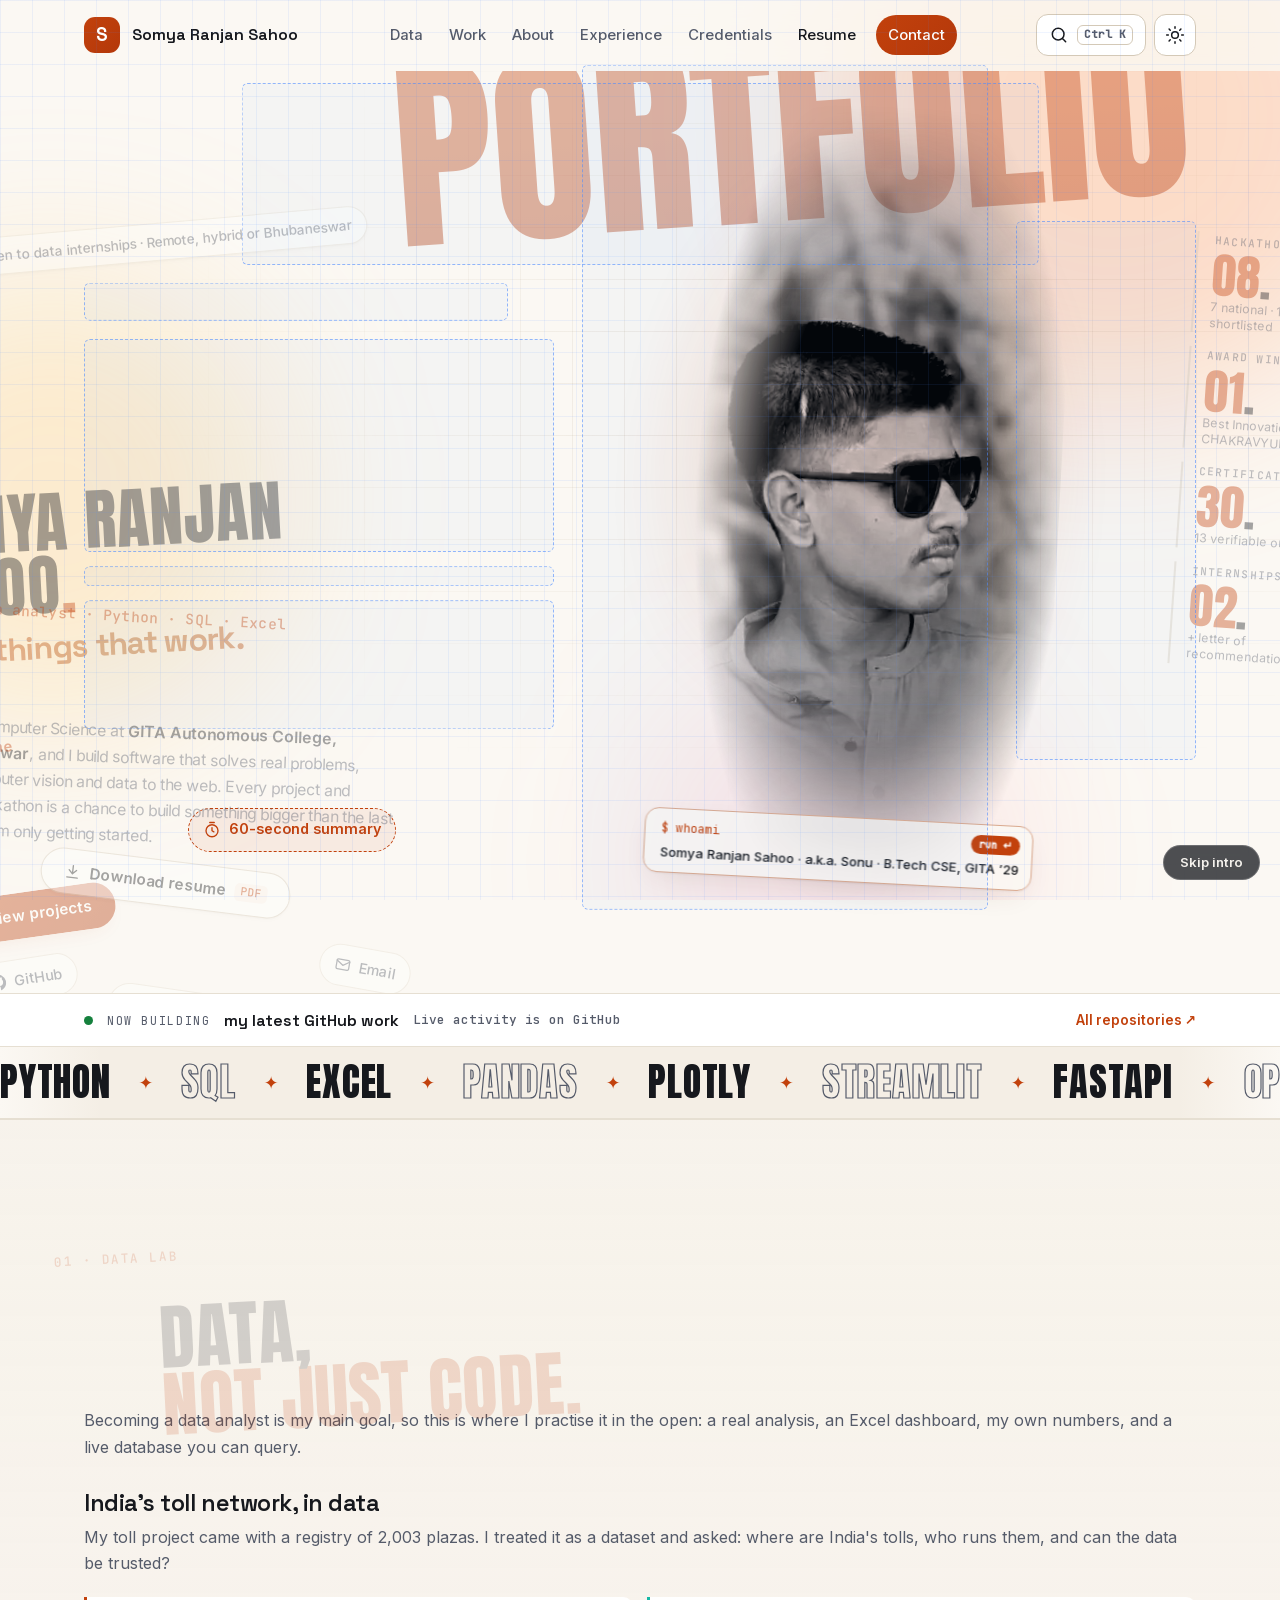
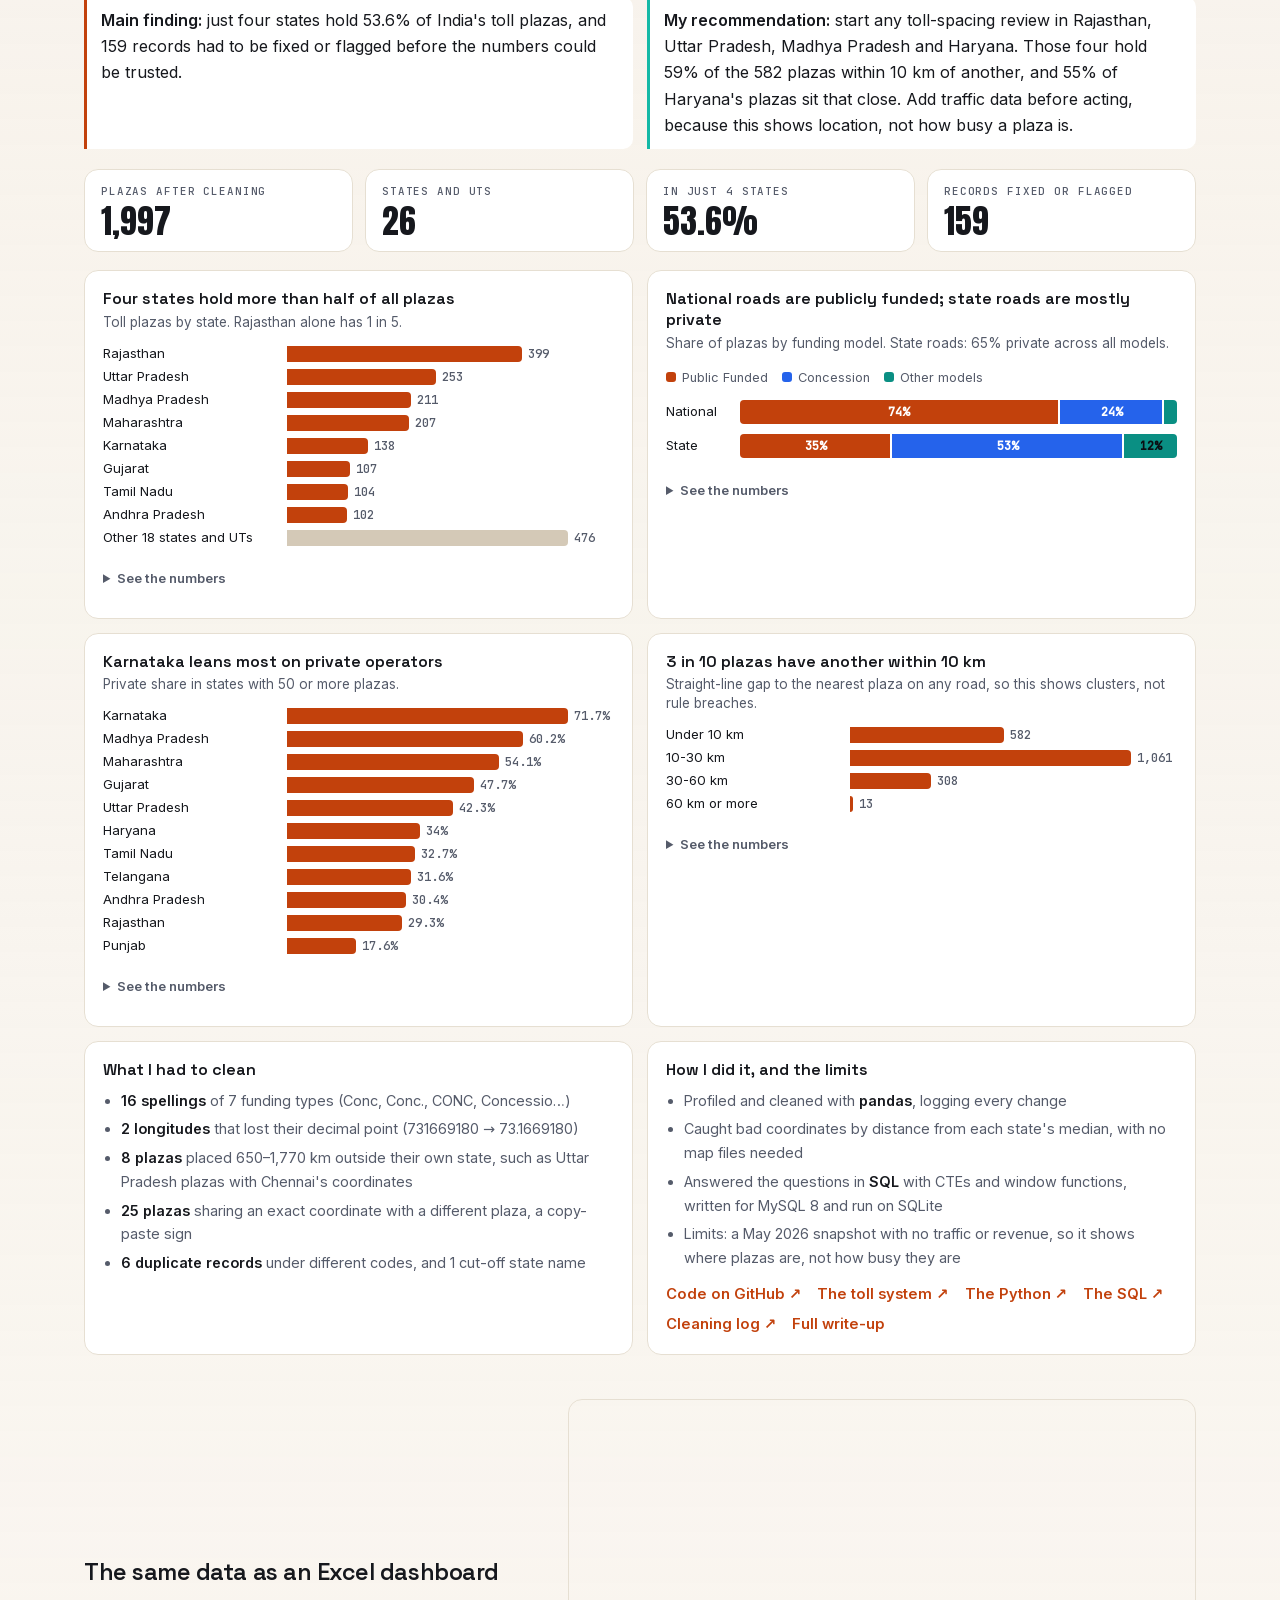
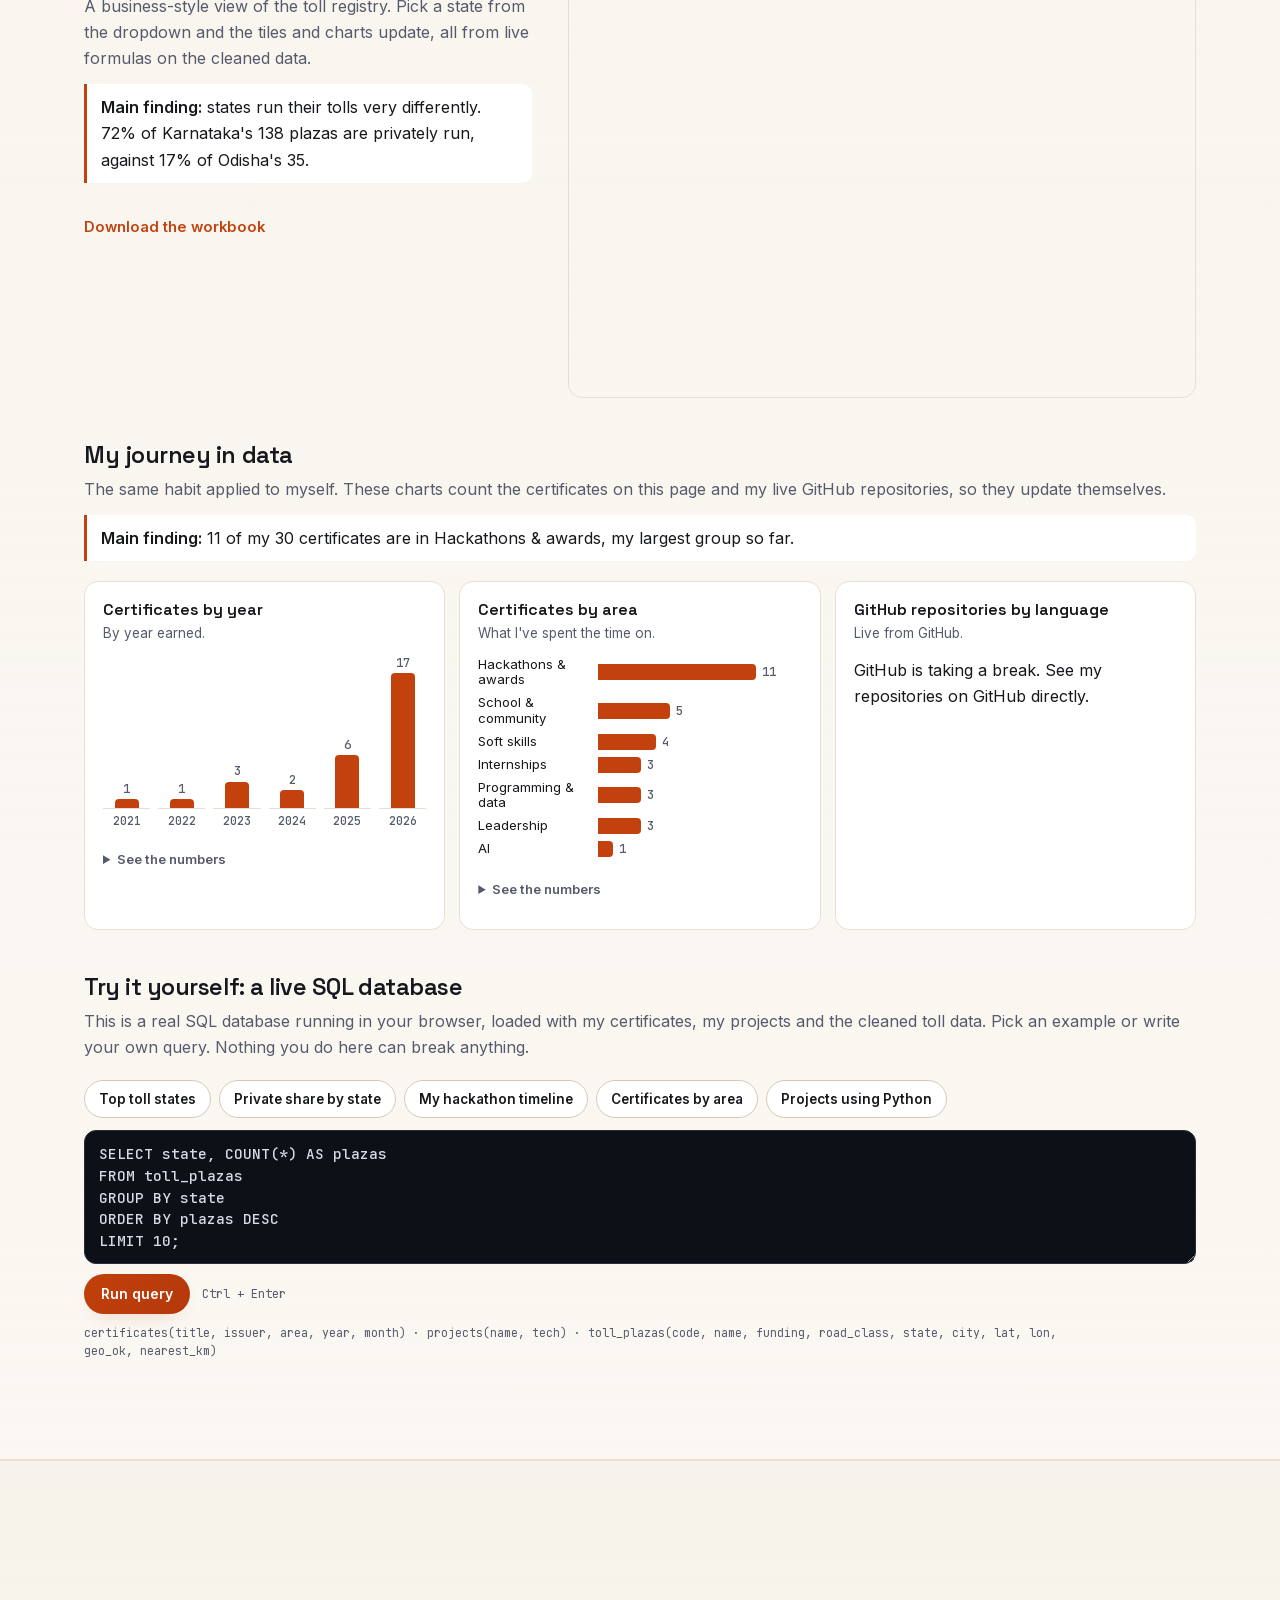
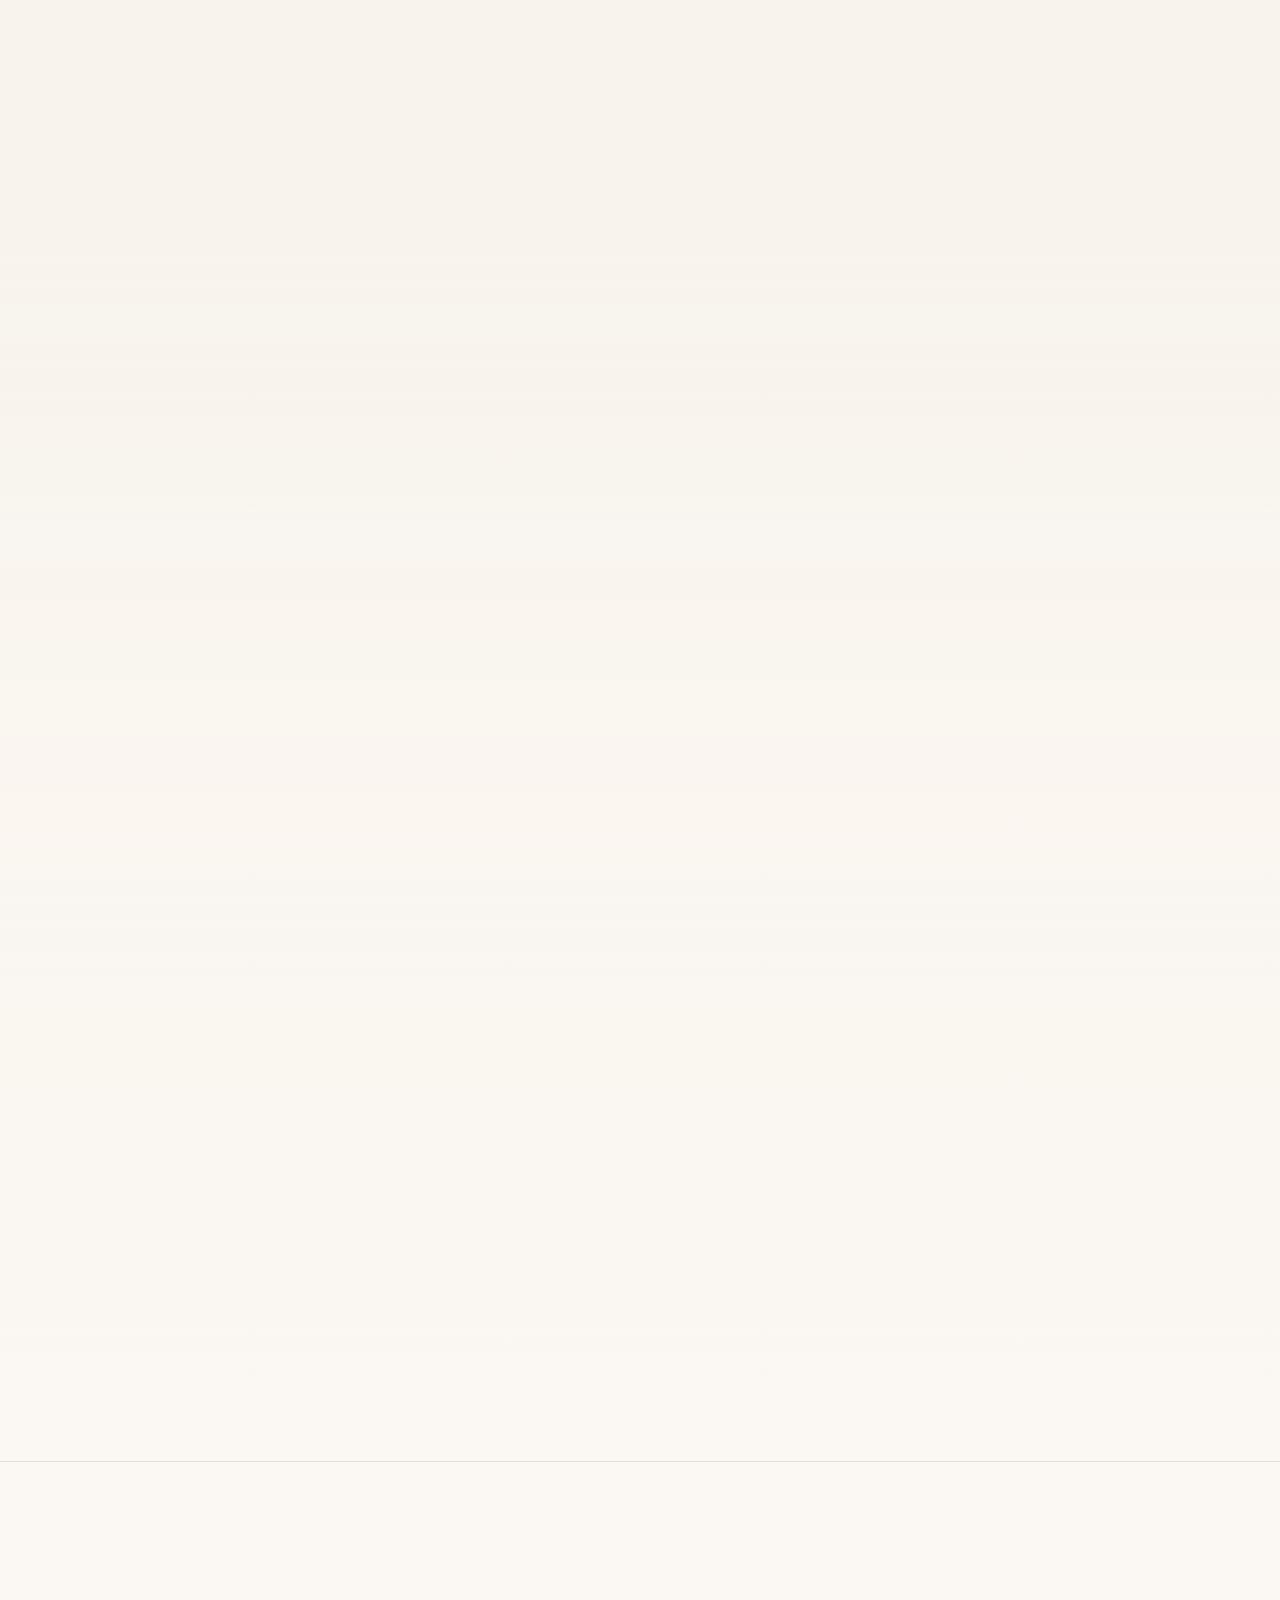
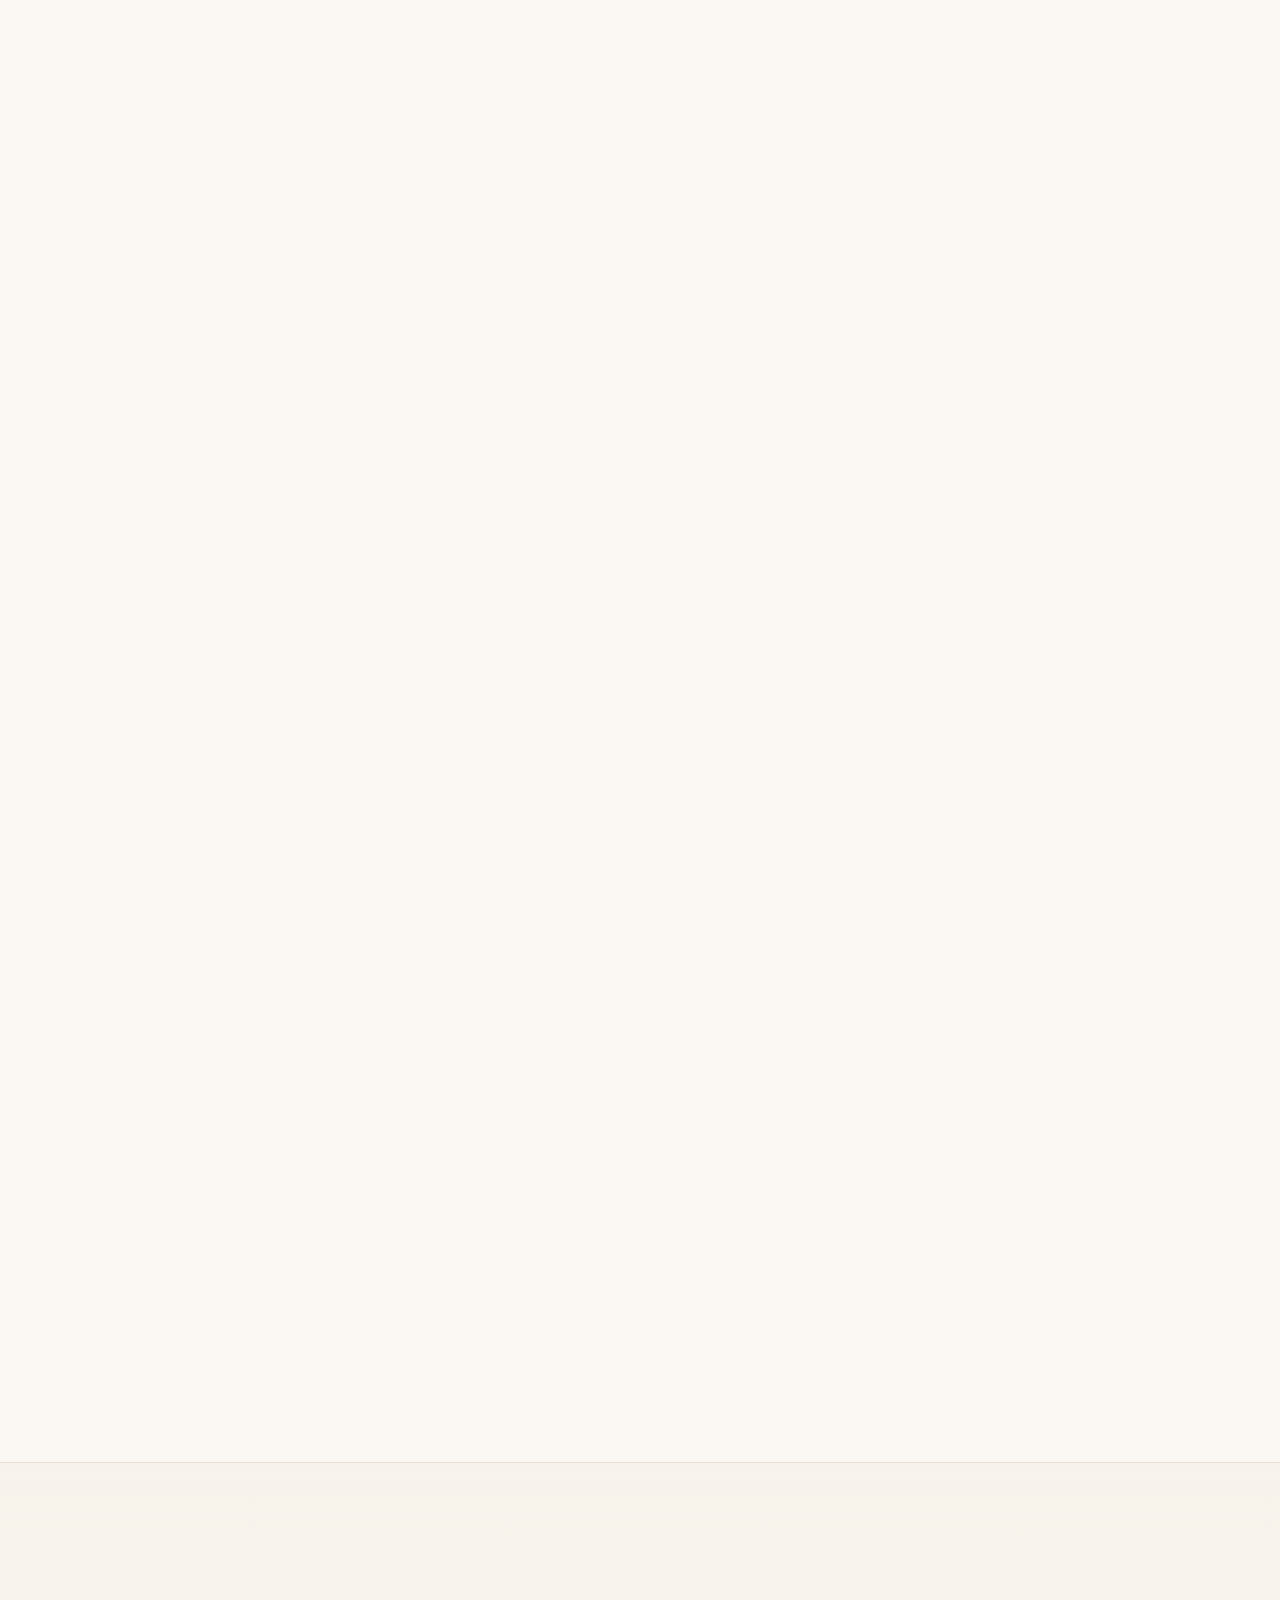
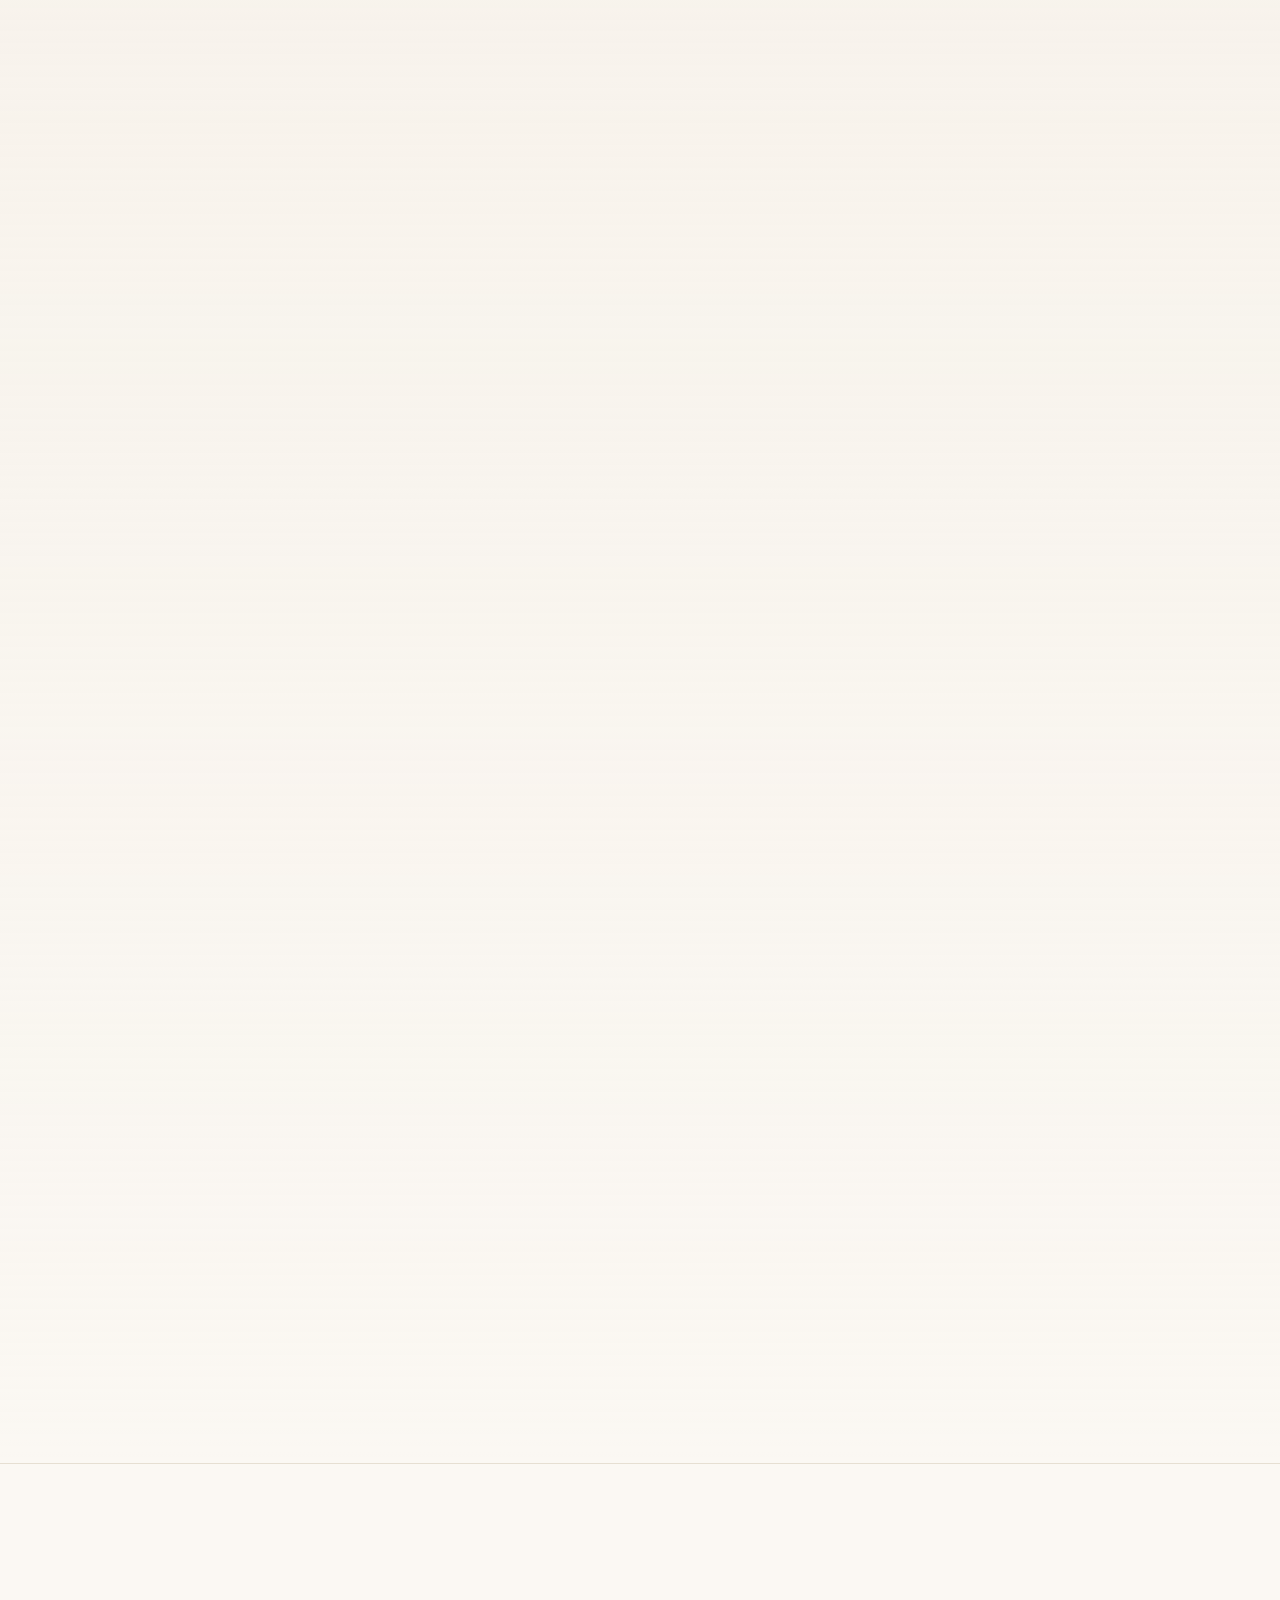
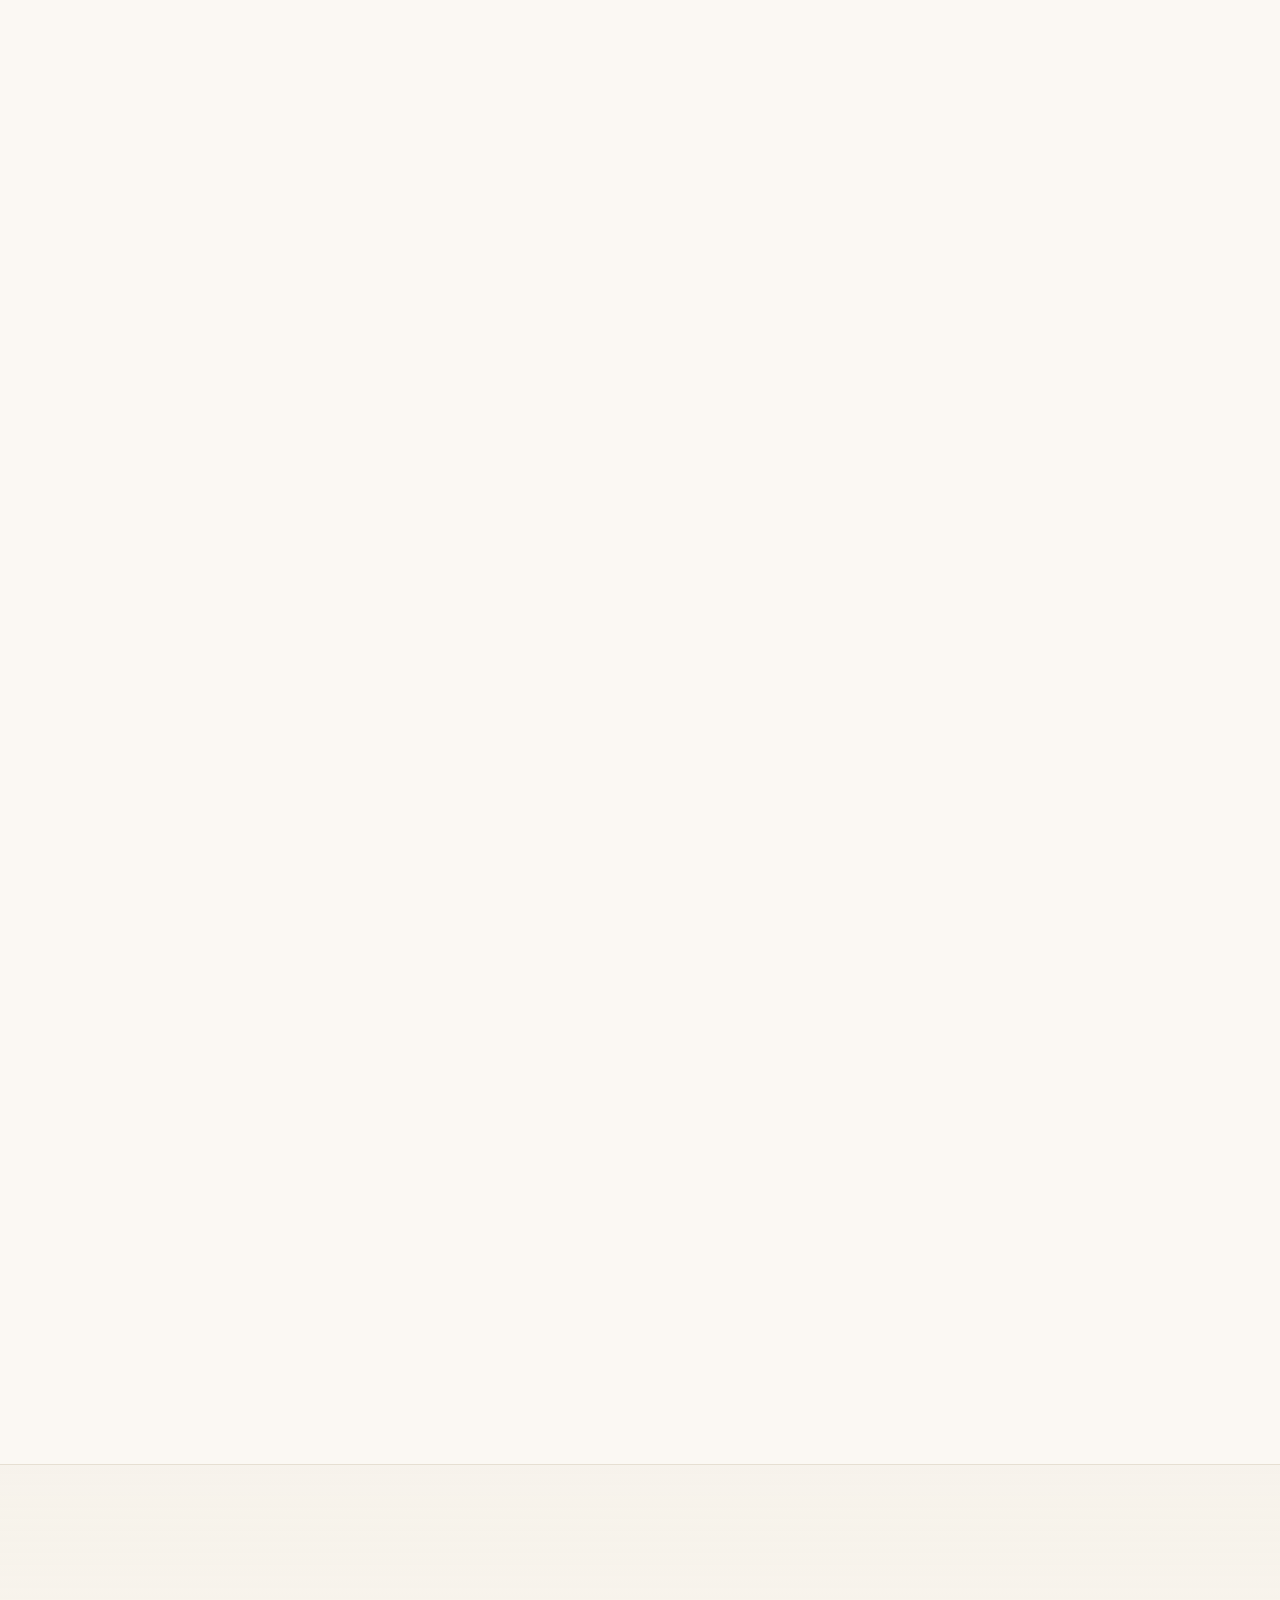
==== commit c9338d09: "Project pages: never stretch an image past its own size, and offer every image size Co-Authored-By: " ====
--- a/index.html
+++ b/index.html
@@ -43,8 +43,8 @@
   <!-- Phones paint from the inline first-screen CSS; the full stylesheet loads alongside without blocking. Wider screens wait for it as usual. -->
   <style id="critical">@font-face{font-family:Anton;src:url(assets/fonts/anton.woff2) format("woff2");font-weight:400;font-display:swap}@font-face{font-family:Poster Fallback;src:local("Roboto"),local("Roboto-Regular"),local("Arial"),local("Helvetica");size-adjust:66%}@font-face{font-family:Caveat;src:url(assets/fonts/caveat.woff2) format("woff2");font-weight:600;font-display:swap}@font-face{font-family:Space Grotesk;src:url(assets/fonts/space-grotesk.woff2) format("woff2");font-weight:500 700;font-display:swap}@font-face{font-family:Space Grotesk;src:url(assets/fonts/space-grotesk-ext.woff2) format("woff2");font-weight:500 700;font-display:swap;unicode-range:U+20B9}@font-face{font-family:Inter;src:url(assets/fonts/inter.woff2) format("woff2");font-weight:400 600;font-display:swap}@font-face{font-family:Inter;src:url(assets/fonts/inter-ext.woff2) format("woff2");font-weight:400 600;font-display:swap;unicode-range:U+20B9}@font-face{font-family:JetBrains Mono;src:url(assets/fonts/jetbrains-mono.woff2) format("woff2");font-weight:400 500;font-display:swap}@media(max-width:760px){:root{--bg: #fbf8f3;--bg-alt: #f4eee5;--surface: #ffffff;--surface-2: #fdfaf6;--text: #16181d;--muted: #555b6a;--line: #e6dfd2;--line-strong: #d4c9b7;--accent: #c2410c;--accent-2: #b45309;--accent-fill: #c2410c;--accent-fill-2: #b4380a;--accent-ink: #ffffff;--accent-soft: rgba(194, 65, 12, .07);--accent-glow: rgba(194, 65, 12, .24);--ok: #15803d;--grid: rgba(120, 90, 50, .09);--blob-1: rgba(255, 140, 80, .26);--blob-2: rgba(255, 196, 92, .24);--blob-3: rgba(255, 110, 140, .12);--shadow-sm: 0 1px 2px rgba(60, 40, 20, .05), 0 2px 6px rgba(60, 40, 20, .04);--shadow: 0 1px 2px rgba(60, 40, 20, .05), 0 10px 30px -12px rgba(90, 50, 20, .16);--shadow-lg: 0 2px 4px rgba(60, 40, 20, .05), 0 22px 50px -20px rgba(120, 60, 20, .26);--nav-bg: rgba(251, 248, 243, .82);--badge-win: #854d0e;--badge-win-bg: rgba(202, 138, 4, .13);--badge-final: #6d28d9;--badge-final-bg: rgba(109, 40, 217, .1);--badge-sel: #0f766e;--badge-sel-bg: rgba(15, 118, 110, .1);--badge-part: #475569;--badge-part-bg: rgba(71, 85, 105, .1);--danger: #b91c1c;--font-display: "Space Grotesk", system-ui, sans-serif;--font-body: "Inter", system-ui, -apple-system, "Segoe UI", sans-serif;--font-mono: "JetBrains Mono", ui-monospace, Consolas, monospace;--radius: 16px;--wrap: 1160px;--ease: cubic-bezier(.22, 1, .36, 1);color-scheme:light}@media(prefers-color-scheme:dark){:root:not([data-theme=light]){--bg: #0b0d12;--bg-alt: #0f1219;--surface: #151922;--surface-2: #121620;--text: #ecebe6;--muted: #a0a5b3;--line: #242a36;--line-strong: #343c4b;--accent: #ff7a4d;--accent-2: #ffb44a;--accent-fill: #ff6a3d;--accent-fill-2: #ff8a3d;--accent-ink: #0b0d12;--accent-soft: rgba(255, 106, 61, .12);--accent-glow: rgba(255, 106, 61, .28);--ok: #3ddc84;--grid: rgba(255, 255, 255, .05);--blob-1: rgba(255, 106, 61, .18);--blob-2: rgba(255, 170, 60, .09);--blob-3: rgba(120, 90, 255, .11);--shadow-sm: 0 1px 2px rgba(0, 0, 0, .3);--shadow: 0 1px 2px rgba(0, 0, 0, .3), 0 16px 40px -16px rgba(0, 0, 0, .6);--shadow-lg: 0 2px 4px rgba(0, 0, 0, .3), 0 26px 60px -20px rgba(0, 0, 0, .75);--nav-bg: rgba(11, 13, 18, .76);--badge-win: #fcd34d;--badge-win-bg: rgba(252, 211, 77, .14);--badge-final: #c4b5fd;--badge-final-bg: rgba(196, 181, 253, .14);--badge-sel: #5eead4;--badge-sel-bg: rgba(94, 234, 212, .12);--badge-part: #cbd5e1;--badge-part-bg: rgba(203, 213, 225, .12);--danger: #f87171;color-scheme:dark}}*,*:before,*:after{box-sizing:border-box}html{scroll-padding-top:84px}body{margin:0;background:var(--bg);color:var(--text);font:400 16px/1.65 var(--font-body);-webkit-font-smoothing:antialiased;overflow-x:hidden}img{max-width:100%;height:auto;display:block}a{color:inherit}h1,h2,h3{font-family:var(--font-display);line-height:1.15;margin:0;letter-spacing:-.02em}p{margin:0 0 1em}ul,ol{margin:0;padding:0;list-style:none}svg{width:20px;height:20px;fill:none;stroke:currentColor;stroke-width:1.8;stroke-linecap:round;stroke-linejoin:round;flex:none}::selection{background:var(--accent-fill);color:var(--accent-ink)}:focus-visible{outline:3px solid var(--accent);outline-offset:3px;border-radius:6px}.wrap{width:100%;max-width:var(--wrap);margin:0 auto;padding:0 24px}.mono{font-family:var(--font-mono);font-size:.82rem;letter-spacing:0}.sr-only{position:absolute;width:1px;height:1px;padding:0;margin:-1px;overflow:hidden;clip:rect(0 0 0 0);white-space:nowrap;border:0}.grad{background:linear-gradient(100deg,var(--accent) 0%,var(--accent-2) 50%,var(--accent) 100%);-webkit-background-clip:text;background-clip:text;color:transparent}.skip{position:absolute;left:-999px;top:8px;background:var(--accent-fill);color:var(--accent-ink);padding:10px 16px;border-radius:8px;z-index:100;font-weight:600}.skip:focus{left:8px}.ambient{position:fixed;inset:0;z-index:-1;pointer-events:none;overflow:hidden}.ambient span{position:absolute;border-radius:50%;filter:blur(80px)}.ambient span:nth-child(1){width:46vw;height:46vw;top:-14vw;right:-10vw;background:var(--blob-1)}.ambient span:nth-child(2){width:36vw;height:36vw;top:30vh;left:-14vw;background:var(--blob-2)}.ambient span:nth-child(3){width:30vw;height:30vw;bottom:-12vw;right:20vw;background:var(--blob-3)}.progress{position:fixed;top:0;left:0;right:0;height:3px;z-index:70;pointer-events:none;background:linear-gradient(90deg,var(--accent-fill),var(--accent-2));transform-origin:0 50%;transform:scaleX(0)}.btn{position:relative;overflow:hidden;isolation:isolate;display:inline-flex;align-items:center;justify-content:center;gap:8px;min-height:46px;padding:12px 22px;border-radius:999px;border:1px solid transparent;font:600 .95rem/1 var(--font-body);text-decoration:none;cursor:pointer;transition:transform .3s var(--ease),box-shadow .3s ease,background .25s ease,border-color .25s ease,color .25s ease}.btn svg{width:18px;height:18px}.btn--primary{background:linear-gradient(135deg,var(--accent-fill),var(--accent-fill-2));color:var(--accent-ink);box-shadow:0 8px 22px -10px var(--accent-glow)}.btn--primary:after{content:"";position:absolute;inset:0;z-index:-1;background:linear-gradient(110deg,transparent 30%,rgba(255,255,255,.35) 50%,transparent 70%);transform:translate(-120%);transition:transform .7s var(--ease)}.btn--primary:hover{transform:translateY(-2px);box-shadow:0 14px 30px -10px var(--accent-glow)}.btn--primary:hover:after{transform:translate(120%)}.btn--ghost{background:var(--surface);color:var(--text);border-color:var(--line-strong);box-shadow:var(--shadow-sm)}.btn--ghost:hover{transform:translateY(-2px);border-color:var(--accent);color:var(--accent)}.btn:active{transform:translateY(0) scale(.98)}.btn__meta{font:500 .7rem/1 var(--font-mono);padding:3px 6px;border-radius:5px;background:var(--accent-soft);color:var(--accent)}.link{color:var(--accent);text-decoration:underline;text-decoration-color:transparent;text-underline-offset:4px;text-decoration-thickness:1.5px;font-weight:600;font-size:.92rem;transition:text-decoration-color .25s ease}.link:hover{text-decoration-color:currentColor}.icon-btn{width:42px;height:42px;display:inline-grid;place-items:center;border-radius:12px;border:1px solid var(--line-strong);background:var(--surface);color:var(--text);cursor:pointer;transition:border-color .2s ease,color .2s ease}.icon-btn:hover{border-color:var(--accent);color:var(--accent)}.nav{position:sticky;top:0;z-index:50;background:var(--nav-bg);backdrop-filter:saturate(1.5) blur(14px);-webkit-backdrop-filter:saturate(1.5) blur(14px);border-bottom:1px solid transparent;transition:border-color .3s ease,box-shadow .3s ease}.nav__inner{display:flex;align-items:center;justify-content:space-between;height:70px;gap:16px;transition:height .3s var(--ease)}.brand{display:flex;align-items:center;gap:12px;text-decoration:none;font-weight:600}.brand__mark{width:36px;height:36px;border-radius:11px;display:grid;place-items:center;background:linear-gradient(135deg,var(--accent-fill),var(--accent-fill-2));color:var(--accent-ink);font:700 1.15rem/1 var(--font-display);transition:transform .4s var(--ease),border-radius .4s ease}.brand:hover .brand__mark{transform:rotate(-8deg);border-radius:50%}.brand__name{font-family:var(--font-display)}.brand:hover .brand__name{color:var(--accent)}.nav__links{display:flex;align-items:center;gap:2px}.nav__links a{text-decoration:none;padding:8px 12px;border-radius:999px;color:var(--muted);font-weight:500;font-size:.93rem;transition:color .2s ease,background .2s ease}.nav__links a:hover{color:var(--text);background:var(--accent-soft)}.nav__links .nav__resume{color:var(--text)}.nav__links .nav__cta{color:var(--accent-ink);background:linear-gradient(135deg,var(--accent-fill),var(--accent-fill-2));margin-left:6px}.nav__links .nav__cta:hover,.nav__links .nav__cta.active{color:var(--accent-ink);background:linear-gradient(135deg,var(--accent-fill),var(--accent-fill-2));filter:brightness(1.06)}.nav__tools{display:flex;gap:8px}.menu-btn,.i-moon{display:none}@media(prefers-color-scheme:dark){:root:not([data-theme=light]) .i-sun{display:none}:root:not([data-theme=light]) .i-moon{display:block}}.hero{padding:80px 0 60px;position:relative}.hero:before{content:"";position:absolute;inset:0;z-index:-1;pointer-events:none;background-image:linear-gradient(var(--grid) 1px,transparent 1px),linear-gradient(90deg,var(--grid) 1px,transparent 1px);background-size:52px 52px;mask-image:radial-gradient(ellipse 75% 65% at 65% 35%,#000 15%,transparent 72%);-webkit-mask-image:radial-gradient(ellipse 75% 65% at 65% 35%,#000 15%,transparent 72%)}.status{display:inline-flex;align-items:center;gap:10px;padding:7px 15px;border-radius:999px;border:1px solid var(--line);background:var(--surface);font-size:.85rem;font-weight:500;color:var(--muted);margin-bottom:18px;box-shadow:var(--shadow-sm)}.dot{position:relative;width:8px;height:8px;border-radius:50%;background:var(--ok)}.dot:after{content:"";position:absolute;inset:-4px;border-radius:50%;border:2px solid var(--ok);opacity:0}.role{font:500 .9rem/1.4 var(--font-mono);color:var(--accent);margin-bottom:14px;letter-spacing:.01em}.hero h1{font-size:clamp(2.4rem,5.6vw,4.2rem);margin-bottom:22px;letter-spacing:-.035em}.hero h1 .line{display:block}.lede{font-size:1.1rem;color:var(--muted);max-width:60ch}.lede strong{color:var(--text);font-weight:600}.hero__cta{display:flex;flex-wrap:wrap;align-items:center;gap:12px 14px;margin:30px 0 26px}.hero__contact{margin-left:4px}.socials{display:flex;flex-wrap:wrap;gap:10px}.socials a{display:inline-flex;align-items:center;gap:8px;text-decoration:none;color:var(--muted);font-weight:500;font-size:.9rem;padding:8px 14px;border-radius:999px;border:1px solid var(--line);background:var(--surface);transition:color .2s ease,border-color .2s ease,transform .3s var(--ease)}.socials a:hover{color:var(--accent);border-color:var(--accent);transform:translateY(-2px)}.socials svg{width:17px;height:17px}@media(prefers-reduced-motion:no-preference){html{scroll-behavior:smooth}.js .enter{opacity:0;transform:translateY(18px);animation:enter .8s var(--ease) forwards}.js .d1{animation-delay:.05s}.js .d2{animation-delay:.15s}.js .d3{animation-delay:.27s}.js .d4{animation-delay:.38s}.js .d5{animation-delay:.48s}.js .d6{animation-delay:.58s}.dot:after{animation:ping 2.2s cubic-bezier(0,0,.2,1) infinite}.ambient span:nth-child(1){animation:drift1 24s ease-in-out infinite alternate}.ambient span:nth-child(2){animation:drift2 28s ease-in-out infinite alternate}}@media(prefers-reduced-motion:reduce){.lift,.lift:hover,.btn:hover,.socials a:hover,.to-top:hover{transform:none!important}}@media(max-width:1100px){.nav__links a{padding:8px 9px;font-size:.9rem}}@media(max-width:960px){.menu-btn{display:inline-grid}.nav__links{position:absolute;top:100%;left:0;right:0;flex-direction:column;align-items:stretch;gap:2px;padding:10px 16px 18px;background:var(--bg);border-bottom:1px solid var(--line);box-shadow:0 20px 40px -20px #00000059;opacity:0;visibility:hidden;transform:translateY(-8px);transition:opacity .2s ease,transform .3s var(--ease),visibility 0s linear .2s}.nav__links a{padding:13px 12px;border-radius:12px;font-size:1rem}.nav__links .nav__cta{margin:8px 0 0;text-align:center}}.ambient span{animation:none!important;filter:blur(60px)}.nav{backdrop-filter:none;-webkit-backdrop-filter:none;background:var(--bg)}.wrap{padding:0 16px}.brand__name{font-size:.98rem}.hero{padding:36px 0 44px}.hero__cta .btn{flex:1 1 auto}@media(max-width:420px){.nav__tools{gap:4px}.nav__tools .icon-btn{width:44px;height:44px}.brand{gap:9px}.brand__name{font-size:.92rem}}a,button,summary,label,.filter{touch-action:manipulation}h1,h2,h3{text-wrap:balance}p,li,dd{text-wrap:pretty}.icon-btn:active,.filter:active,.to-top:active{transform:scale(.94)}.icon-btn,.filter{transition:transform .12s ease,border-color .2s ease,color .2s ease,background .2s ease}@media(pointer:coarse){.more .link,.case__links .link,.card>.link,.cert-list li>.link,.contact__links a,.footer__links a,.hero__contact,.about__evidence .link,.email-box__addr,.mini a,.section__head--row>.link{display:inline-flex;align-items:center;min-height:44px}}@media(max-width:380px){.nav__tools{gap:2px}.brand{gap:8px}.brand__name{font-size:.84rem}}@media(max-width:340px){.brand__name{display:none}}.stage{--word: clamp(4.4rem, 17vw, 15rem);position:relative;padding:0 0 84px;overflow:hidden;min-height:min(calc(100svh - 70px),1040px)}.stage__word{position:absolute;left:50%;top:18px;z-index:0;display:flex;white-space:nowrap;transform:translate(-50%,var(--py, 0px));font:700 var(--word)/.82 var(--font-display);letter-spacing:-.05em;pointer-events:none;user-select:none}.stage__word span{display:inline-block;background:linear-gradient(180deg,var(--accent-fill) 20%,var(--accent-fill-2) 100%);-webkit-background-clip:text;background-clip:text;color:transparent}.stage__grid{position:relative;z-index:1;display:grid;align-items:end;grid-template-columns:minmax(0,1.1fr) minmax(0,.95fr) 180px;gap:28px}.stage__text{padding-top:calc(var(--word) * .82 + 54px)}.stage h1{font-size:inherit;margin:0 0 14px;letter-spacing:normal}.stage__hello{display:block;font:500 clamp(1.1rem,1.8vw,1.45rem)/1.2 var(--font-display);color:var(--muted);margin-bottom:6px}.stage__name{display:block;font:700 clamp(2.2rem,4.3vw,3.7rem)/1 var(--font-display);letter-spacing:-.04em;text-transform:uppercase}.stage h1 .line.grad{display:block;margin-top:12px;font-size:clamp(1.35rem,2.5vw,2.1rem);letter-spacing:-.02em}.stage .role{margin:0 0 14px}@media(max-width:480px){.stage .role{font-size:clamp(.68rem,3.45vw,.9rem);letter-spacing:0}}.stage .lede{font-size:1.02rem;max-width:54ch}.stage .hero__cta{margin:24px 0 20px}.stage__portrait{position:relative;margin:0;height:clamp(440px,62vw,720px);align-self:end}.stage__portrait img{position:relative;z-index:1;width:100%;height:100%;object-fit:cover;object-position:50% 30%;-webkit-mask-image:linear-gradient(to bottom,#000 68%,transparent 98%),radial-gradient(ellipse 72% 80% at 50% 40%,#000 52%,transparent 82%);-webkit-mask-composite:source-in;mask-image:linear-gradient(to bottom,#000 68%,transparent 98%),radial-gradient(ellipse 72% 80% at 50% 40%,#000 52%,transparent 82%);mask-composite:intersect}.stage__glow{position:absolute;inset:12% 8% 6%;z-index:0;border-radius:50%;background:radial-gradient(circle at 50% 40%,var(--accent-glow),transparent 68%);filter:blur(30px)}.stage__tag{position:absolute;z-index:2;left:50%;bottom:7%;transform:translate(-50%);width:max-content;max-width:94%;padding:9px 14px;border-radius:999px;font-size:.8rem;text-align:center;background:var(--nav-bg);border:1px solid var(--line);box-shadow:var(--shadow);backdrop-filter:blur(10px);-webkit-backdrop-filter:blur(10px)}.stage__tag .mono{color:var(--accent);margin-right:6px}@media(max-width:1100px){.stage__tag{width:auto;left:8px;right:8px;transform:none;max-width:none}.stage__tag *{min-width:0;white-space:normal}}.stage__rail{margin:0;display:grid;gap:14px;align-self:center;padding-top:calc(var(--word) * .5)}.stage__rail>div{padding:2px 0 2px 16px;border-left:2px solid var(--line-strong);transition:border-color .3s ease}.stage__rail>div:hover{border-color:var(--accent-fill)}.stage__rail dt{font:500 .68rem/1.2 var(--font-mono);text-transform:uppercase;letter-spacing:.12em;color:var(--muted)}.stage__rail dd{margin:0}.stage__rail .count{display:block;font:700 2.6rem/1.05 var(--font-display);font-variant-numeric:tabular-nums;letter-spacing:-.03em;background:linear-gradient(135deg,var(--text),var(--accent));-webkit-background-clip:text;background-clip:text;color:transparent}.stage__sub{font-size:.76rem;color:var(--muted);line-height:1.35}.stage__scroll{position:absolute;left:50%;bottom:20px;transform:translate(-50%);z-index:2;display:inline-flex;align-items:center;gap:6px;font:500 .72rem/1 var(--font-mono);letter-spacing:.14em;text-transform:uppercase;color:var(--muted);text-decoration:none;padding:10px}.stage__scroll svg{width:16px;height:16px}.stage__scroll:hover{color:var(--accent)}.js .d7{animation-delay:.68s}.js .d8{animation-delay:.78s}@media(prefers-reduced-motion:no-preference){.js .stage__word span{opacity:0;transform:translateY(40%);animation:wordRise 1s var(--ease) forwards;animation-delay:calc(.05s + var(--i) * 55ms)}.stage__scroll svg{animation:bob 1.8s ease-in-out infinite}}@media(max-width:1100px){.stage__grid{grid-template-columns:minmax(0,1.1fr) minmax(0,.9fr)}.stage__rail{grid-column:1 / -1;grid-template-columns:repeat(4,1fr);padding-top:8px;align-self:start}}.stage{--word: 21vw;min-height:0;padding-bottom:64px}.stage__word{top:10px}.stage__grid{grid-template-columns:1fr;gap:22px;padding-top:calc(var(--word) * .82 * .45)}.stage__portrait{order:-1;height:clamp(320px,100vw,430px);width:min(84vw,340px);justify-self:center}.stage__rail{grid-template-columns:repeat(2,1fr);gap:16px 14px}.stage__rail .count{font-size:2.1rem}.stage__tag{font-size:.72rem;bottom:4%}.stage{--word: clamp(5.4rem, 22vw, 20rem);--font-poster: "Anton", "Impact", "Poster Fallback", sans-serif}.stage__word{font-family:var(--font-poster);font-weight:400;letter-spacing:-.005em;line-height:.86;top:12px}.stage__word span{background:linear-gradient(180deg,var(--accent-fill) 35%,var(--accent-fill-2) 100%);-webkit-background-clip:text;background-clip:text}.stage__text{padding-top:calc(var(--word) * .86 + 34px)}.stage__hello{font:600 clamp(1.7rem,2.8vw,2.4rem)/1 "Caveat","Segoe Script",cursive;color:var(--text);margin-bottom:2px}.stage__name{font-family:var(--font-poster);font-weight:400;letter-spacing:.01em;line-height:.95;font-size:clamp(2.7rem,5.2vw,4.6rem)}.accent-dot{color:var(--accent)}.stage__rail .count{font-family:var(--font-poster);font-weight:400;font-size:3rem;letter-spacing:.01em;line-height:1;background:none;color:var(--accent);-webkit-text-fill-color:currentColor}.stage__rail .count:after{content:".";color:var(--text)}.stage__rail dt{margin-bottom:4px}.stage__grid{padding-top:calc(var(--word) * .86 * .5)}.stage__rail .count{font-size:2.4rem}.stage__word span:nth-child(1){--i: 0}.stage__word span:nth-child(2){--i: 1}.stage__word span:nth-child(3){--i: 2}.stage__word span:nth-child(4){--i: 3}.stage__word span:nth-child(5){--i: 4}.stage__word span:nth-child(6){--i: 5}.stage__word span:nth-child(7){--i: 6}.stage__word span:nth-child(8){--i: 7}.stage__word span:nth-child(9){--i: 8}.stage{--word: clamp(5.4rem, 16.5vw, 15rem)}.stage__text{padding-top:calc(var(--word) * .86 + 30px)}.stage__portrait{height:clamp(520px,66vw,860px);margin-top:calc(var(--word) * -.62)}.stage__portrait img{object-position:62% 26%;filter:grayscale(1) contrast(1.18) brightness(.82);transition:filter .9s var(--ease),transform 1.2s var(--ease);-webkit-mask-image:linear-gradient(to bottom,#000 62%,transparent 96%),radial-gradient(ellipse 58% 66% at 56% 42%,#000 42%,transparent 74%);mask-image:linear-gradient(to bottom,#000 62%,transparent 96%),radial-gradient(ellipse 58% 66% at 56% 42%,#000 42%,transparent 74%)}.stage__portrait:hover img{filter:none;transform:scale(1.015)}.stage__glow{inset:6% 4% 10%;background:radial-gradient(circle at 56% 40%,var(--accent-glow),transparent 64%);filter:blur(40px);opacity:.9}.stage__portrait:after{content:"";position:absolute;left:18%;right:18%;bottom:14%;height:1px;z-index:2;background:linear-gradient(90deg,transparent,var(--accent-fill),transparent);opacity:.7}.stage__tag{bottom:9%}.stage .lede{font-size:.98rem}.stage .hero__cta{margin:20px 0 16px}@media(max-width:1100px){.stage__portrait{margin-top:calc(var(--word) * -.5);height:clamp(480px,70vw,700px)}}.stage{--word: 24vw}.stage__text{padding-top:0}.stage__grid{padding-top:calc(var(--word) * .86 * .42)}.stage__portrait{margin-top:0;height:clamp(320px,98vw,420px);width:min(88vw,360px)}.stage__portrait img{-webkit-mask-image:linear-gradient(to bottom,#000 60%,transparent 95%),radial-gradient(ellipse 62% 70% at 56% 44%,#000 44%,transparent 76%);mask-image:linear-gradient(to bottom,#000 60%,transparent 95%),radial-gradient(ellipse 62% 70% at 56% 44%,#000 44%,transparent 76%)}.stage__tag{bottom:4%}.stage__portrait:after{content:none}.stage__portrait img{-webkit-mask-image:linear-gradient(to bottom,transparent 0%,#000 24%,#000 62%,transparent 96%),radial-gradient(ellipse 60% 70% at 56% 46%,#000 44%,transparent 76%);mask-image:linear-gradient(to bottom,transparent 0%,#000 24%,#000 62%,transparent 96%),radial-gradient(ellipse 60% 70% at 56% 46%,#000 44%,transparent 76%)}.stage__tag{border-color:color-mix(in srgb,var(--accent-fill) 35%,var(--line))}.stage__portrait img{-webkit-mask-image:linear-gradient(to bottom,transparent 0%,#000 22%,#000 60%,transparent 95%),radial-gradient(ellipse 64% 72% at 56% 46%,#000 46%,transparent 78%);mask-image:linear-gradient(to bottom,transparent 0%,#000 22%,#000 60%,transparent 95%),radial-gradient(ellipse 64% 72% at 56% 46%,#000 46%,transparent 78%)}.stage__tag{font-size:.7rem;padding:7px 12px;max-width:92%}.stage__tag{white-space:nowrap;font-size:.68rem}.hero__cta .btn--primary{transition:transform .2s var(--ease),box-shadow .2s ease,filter .2s ease}:root{--font-poster: "Anton", "Impact", "Poster Fallback", sans-serif;--gold: #b45309;--gold-bg: rgba(202, 138, 4, .14)}@media(prefers-color-scheme:dark){:root:not([data-theme=light]){--gold: #fbbf24;--gold-bg: rgba(251, 191, 36, .14)}}.tabbar{display:none}:root[data-device=phone] .tabbar,:root[data-device=tablet] .tabbar{display:flex;position:fixed;z-index:70;justify-content:space-around;align-items:stretch;background:color-mix(in srgb,var(--surface) 88%,transparent);border:1px solid var(--line);backdrop-filter:blur(16px) saturate(1.4);-webkit-backdrop-filter:blur(16px) saturate(1.4);box-shadow:0 -8px 30px -18px #00000073}.tabbar a{position:relative;display:flex;flex-direction:column;align-items:center;justify-content:center;gap:3px;min-width:44px;min-height:48px;padding:6px 4px;text-decoration:none;color:var(--muted);font:600 .66rem/1 var(--font-body);letter-spacing:.02em;transition:color .2s ease}.tabbar svg{width:22px;height:22px;transition:transform .25s var(--ease)}.tabbar a:active svg{transform:scale(.9)}:root[data-device=phone] .tabbar{left:0;right:0;bottom:0;padding:4px 6px calc(4px + env(safe-area-inset-bottom));border-width:1px 0 0;border-radius:18px 18px 0 0}:root[data-device=phone] .tabbar a[data-tab=resume]{display:none}:root[data-device=phone] .tabbar a{flex:1}:root[data-device=phone] .menu-btn,:root[data-device=phone] .nav__links{display:none!important}:root[data-device=phone] body{padding-bottom:calc(64px + env(safe-area-inset-bottom))}.magnetic{transition:translate .25s var(--ease)}@media(prefers-color-scheme:light){:root:not([data-theme=dark]) .stage__portrait img{mix-blend-mode:multiply;filter:grayscale(1) contrast(1.25) brightness(1.18)}}:root[data-touch="1"] .cmdk-btn__k{display:none!important}.stage__tag{padding:0}.tag__btn{display:inline-flex;align-items:center;gap:4px;padding:9px 14px;border:0;border-radius:inherit;background:none;color:inherit;font:inherit;cursor:pointer;text-align:center}.tag__run{margin-left:8px;padding:2px 8px;border-radius:999px;font:600 .66rem/1.4 var(--font-mono);color:var(--accent-ink);background:var(--accent-fill)}.tag__btn:hover .tag__run{filter:brightness(1.08)}@media(prefers-reduced-motion:no-preference){.tag__run{animation:pulseRun 2.4s ease-in-out infinite}}.cmdk-btn{position:relative}.cmdk-btn__k{display:none}.qv-btn{display:inline-flex;align-items:center;gap:8px;min-height:44px;padding:0 14px;border-radius:999px;cursor:pointer;border:1px dashed var(--accent-fill);background:var(--accent-soft);color:var(--accent);font:600 .9rem/1 var(--font-body);transition:background .2s ease,transform .12s ease}.qv-btn svg{width:18px;height:18px}.qv-btn:hover{background:color-mix(in srgb,var(--accent-fill) 18%,transparent)}.qv-btn:active{transform:scale(.96)}body{background-color:var(--page-bg, var(--bg));transition:background-color 1s ease}.tag__btn{display:inline-block;white-space:nowrap;line-height:1.4}.tag__run{display:inline-block;vertical-align:1px}.tag__btn{white-space:normal}.ambient span{will-change:transform}@media(prefers-reduced-motion:no-preference){.tag__run{animation:none;position:relative}.tag__run:after{content:"";position:absolute;inset:-4px;border-radius:inherit;border:2px solid var(--accent-fill);opacity:0;animation:ping 2.4s ease-out infinite}}.stage__tag{padding:0;width:max-content;max-width:min(96%,460px);border-radius:14px;text-align:left;white-space:normal;font-size:.82rem;bottom:8%}.stage__tag .tag__btn{display:grid;gap:6px;width:100%;padding:10px 12px 11px 16px;border-radius:inherit;text-align:left;white-space:normal;line-height:1.35}.tag__top{display:flex;align-items:center;justify-content:space-between;gap:18px}.stage__tag .tag__cmd{margin:0;color:var(--accent);font-size:.78rem;letter-spacing:.02em}.stage__tag .tag__run{margin:0;flex:none}.tag__out{display:block;color:var(--text);font-weight:500;white-space:nowrap}.stage__tag .tag__btn:hover{background:color-mix(in srgb,var(--accent-fill) 6%,transparent)}.stage__tag{font-size:.74rem;max-width:94%;bottom:4%}.stage__tag .tag__extra{display:none}.tag__out{white-space:normal}.intro-lite .enter,.intro-lite .stage__word span{opacity:1;transform:none;animation:none}:root{--dv-1: #c2410c;--dv-2: #2563eb;--dv-3: #0a8f83;--dv-ink: #fff}@media(prefers-color-scheme:dark){:root:not([data-theme=light]){--dv-1: #f0622e;--dv-2: #4a8df0;--dv-3: #0fa898;--dv-ink: #0b0d12}}@keyframes enter{to{opacity:1;transform:none}}@keyframes ping{0%{opacity:.7;transform:scale(.6)}80%,to{opacity:0;transform:scale(1.8)}}@keyframes drift1{to{transform:translate(-8vw,10vh) scale(1.12)}}@keyframes drift2{to{transform:translate(10vw,-6vh) scale(.92)}}@keyframes wordRise{to{opacity:1;transform:none}}@keyframes bob{50%{transform:translateY(4px)}}@keyframes pulseRun{50%{box-shadow:0 0 0 5px var(--accent-soft)}}.intro-lite:not(.css-ready) main>:not(.stage),.intro-lite:not(.css-ready) body>footer{display:none}}
 </style>
-  <link id="css" rel="stylesheet" href="styles.min.css?v=10af7ed9" media="(min-width: 761px)">
-  <noscript><link rel="stylesheet" href="styles.min.css?v=10af7ed9"></noscript>
+  <link id="css" rel="stylesheet" href="styles.min.css?v=8e4d6d7a" media="(min-width: 761px)">
+  <noscript><link rel="stylesheet" href="styles.min.css?v=8e4d6d7a"></noscript>
   <script src="script.min.js?v=3b5393bf" defer fetchpriority="low"></script>
 
   <script>try{var t=localStorage.getItem('theme');if(t)document.documentElement.setAttribute('data-theme',t)}catch(e){}try{if(matchMedia('(prefers-reduced-motion: reduce)').matches){}else if(matchMedia('(max-width: 760px)').matches||(matchMedia('(pointer: coarse)').matches&&Math.min(screen.width,screen.height)<=600)){document.documentElement.classList.add('intro-lite')}else{document.documentElement.classList.add('build-on');[['hand3d.js','script'],['assets/img/hand-r.webp','image'],['assets/img/hand-l.webp','image']].forEach(function(f){var l=document.createElement('link');l.rel='preload';l.href=f[0];l.as=f[1];document.head.appendChild(l)});setTimeout(function(){if(!window.__bp)document.documentElement.classList.remove('build-on')},16000)}}catch(e){}try{var c=document.getElementById('css'),r=function(){c.media='all';document.documentElement.classList.add('css-ready')};if(c.sheet)r();else{if(location.hash)c.media='all';c.addEventListener('load',r)}}catch(e){document.documentElement.classList.add('css-ready')}</script>
--- a/styles.min.css
+++ b/styles.min.css
@@ -1 +1 @@
-@font-face{font-family:Anton;src:url(assets/fonts/anton.woff2) format("woff2");font-weight:400;font-display:swap}@font-face{font-family:Poster Fallback;src:local("Roboto"),local("Roboto-Regular"),local("Arial"),local("Helvetica");size-adjust:66%}@font-face{font-family:Caveat;src:url(assets/fonts/caveat.woff2) format("woff2");font-weight:600;font-display:swap}@font-face{font-family:Space Grotesk;src:url(assets/fonts/space-grotesk.woff2) format("woff2");font-weight:500 700;font-display:swap}@font-face{font-family:Space Grotesk;src:url(assets/fonts/space-grotesk-ext.woff2) format("woff2");font-weight:500 700;font-display:swap;unicode-range:U+20B9}@font-face{font-family:Inter;src:url(assets/fonts/inter.woff2) format("woff2");font-weight:400 600;font-display:swap}@font-face{font-family:Inter;src:url(assets/fonts/inter-ext.woff2) format("woff2");font-weight:400 600;font-display:swap;unicode-range:U+20B9}@font-face{font-family:JetBrains Mono;src:url(assets/fonts/jetbrains-mono.woff2) format("woff2");font-weight:400 500;font-display:swap}:root{--bg: #fbf8f3;--bg-alt: #f4eee5;--surface: #ffffff;--surface-2: #fdfaf6;--text: #16181d;--muted: #555b6a;--line: #e6dfd2;--line-strong: #d4c9b7;--accent: #c2410c;--accent-2: #b45309;--accent-fill: #c2410c;--accent-fill-2: #b4380a;--accent-ink: #ffffff;--accent-soft: rgba(194, 65, 12, .07);--accent-glow: rgba(194, 65, 12, .24);--ok: #15803d;--grid: rgba(120, 90, 50, .09);--blob-1: rgba(255, 140, 80, .26);--blob-2: rgba(255, 196, 92, .24);--blob-3: rgba(255, 110, 140, .12);--shadow-sm: 0 1px 2px rgba(60, 40, 20, .05), 0 2px 6px rgba(60, 40, 20, .04);--shadow: 0 1px 2px rgba(60, 40, 20, .05), 0 10px 30px -12px rgba(90, 50, 20, .16);--shadow-lg: 0 2px 4px rgba(60, 40, 20, .05), 0 22px 50px -20px rgba(120, 60, 20, .26);--nav-bg: rgba(251, 248, 243, .82);--badge-win: #854d0e;--badge-win-bg: rgba(202, 138, 4, .13);--badge-final: #6d28d9;--badge-final-bg: rgba(109, 40, 217, .1);--badge-sel: #0f766e;--badge-sel-bg: rgba(15, 118, 110, .1);--badge-part: #475569;--badge-part-bg: rgba(71, 85, 105, .1);--danger: #b91c1c;--font-display: "Space Grotesk", system-ui, sans-serif;--font-body: "Inter", system-ui, -apple-system, "Segoe UI", sans-serif;--font-mono: "JetBrains Mono", ui-monospace, Consolas, monospace;--radius: 16px;--wrap: 1160px;--ease: cubic-bezier(.22, 1, .36, 1);color-scheme:light}:root[data-theme=dark]{--bg: #0b0d12;--bg-alt: #0f1219;--surface: #151922;--surface-2: #121620;--text: #ecebe6;--muted: #a0a5b3;--line: #242a36;--line-strong: #343c4b;--accent: #ff7a4d;--accent-2: #ffb44a;--accent-fill: #ff6a3d;--accent-fill-2: #ff8a3d;--accent-ink: #0b0d12;--accent-soft: rgba(255, 106, 61, .12);--accent-glow: rgba(255, 106, 61, .28);--ok: #3ddc84;--grid: rgba(255, 255, 255, .05);--blob-1: rgba(255, 106, 61, .18);--blob-2: rgba(255, 170, 60, .09);--blob-3: rgba(120, 90, 255, .11);--shadow-sm: 0 1px 2px rgba(0, 0, 0, .3);--shadow: 0 1px 2px rgba(0, 0, 0, .3), 0 16px 40px -16px rgba(0, 0, 0, .6);--shadow-lg: 0 2px 4px rgba(0, 0, 0, .3), 0 26px 60px -20px rgba(0, 0, 0, .75);--nav-bg: rgba(11, 13, 18, .76);--badge-win: #fcd34d;--badge-win-bg: rgba(252, 211, 77, .14);--badge-final: #c4b5fd;--badge-final-bg: rgba(196, 181, 253, .14);--badge-sel: #5eead4;--badge-sel-bg: rgba(94, 234, 212, .12);--badge-part: #cbd5e1;--badge-part-bg: rgba(203, 213, 225, .12);--danger: #f87171;color-scheme:dark}@media(prefers-color-scheme:dark){:root:not([data-theme=light]){--bg: #0b0d12;--bg-alt: #0f1219;--surface: #151922;--surface-2: #121620;--text: #ecebe6;--muted: #a0a5b3;--line: #242a36;--line-strong: #343c4b;--accent: #ff7a4d;--accent-2: #ffb44a;--accent-fill: #ff6a3d;--accent-fill-2: #ff8a3d;--accent-ink: #0b0d12;--accent-soft: rgba(255, 106, 61, .12);--accent-glow: rgba(255, 106, 61, .28);--ok: #3ddc84;--grid: rgba(255, 255, 255, .05);--blob-1: rgba(255, 106, 61, .18);--blob-2: rgba(255, 170, 60, .09);--blob-3: rgba(120, 90, 255, .11);--shadow-sm: 0 1px 2px rgba(0, 0, 0, .3);--shadow: 0 1px 2px rgba(0, 0, 0, .3), 0 16px 40px -16px rgba(0, 0, 0, .6);--shadow-lg: 0 2px 4px rgba(0, 0, 0, .3), 0 26px 60px -20px rgba(0, 0, 0, .75);--nav-bg: rgba(11, 13, 18, .76);--badge-win: #fcd34d;--badge-win-bg: rgba(252, 211, 77, .14);--badge-final: #c4b5fd;--badge-final-bg: rgba(196, 181, 253, .14);--badge-sel: #5eead4;--badge-sel-bg: rgba(94, 234, 212, .12);--badge-part: #cbd5e1;--badge-part-bg: rgba(203, 213, 225, .12);--danger: #f87171;color-scheme:dark}}*,*:before,*:after{box-sizing:border-box}html{scroll-padding-top:84px}body{margin:0;background:var(--bg);color:var(--text);font:400 16px/1.65 var(--font-body);-webkit-font-smoothing:antialiased;overflow-x:hidden}.theme-anim,.theme-anim *,.theme-anim *:before,.theme-anim *:after{transition:background-color .4s ease,border-color .4s ease,color .4s ease,box-shadow .4s ease!important}img{max-width:100%;height:auto;display:block}a{color:inherit}h1,h2,h3{font-family:var(--font-display);line-height:1.15;margin:0;letter-spacing:-.02em}p{margin:0 0 1em}ul,ol{margin:0;padding:0;list-style:none}code{font-family:var(--font-mono);font-size:.86em;background:var(--accent-soft);padding:1px 5px;border-radius:5px}svg{width:20px;height:20px;fill:none;stroke:currentColor;stroke-width:1.8;stroke-linecap:round;stroke-linejoin:round;flex:none}::selection{background:var(--accent-fill);color:var(--accent-ink)}:focus-visible{outline:3px solid var(--accent);outline-offset:3px;border-radius:6px}.wrap{width:100%;max-width:var(--wrap);margin:0 auto;padding:0 24px}.mono{font-family:var(--font-mono);font-size:.82rem;letter-spacing:0}.muted{color:var(--muted)}.sr-only{position:absolute;width:1px;height:1px;padding:0;margin:-1px;overflow:hidden;clip:rect(0 0 0 0);white-space:nowrap;border:0}.grad{background:linear-gradient(100deg,var(--accent) 0%,var(--accent-2) 50%,var(--accent) 100%);-webkit-background-clip:text;background-clip:text;color:transparent}.skip{position:absolute;left:-999px;top:8px;background:var(--accent-fill);color:var(--accent-ink);padding:10px 16px;border-radius:8px;z-index:100;font-weight:600}.skip:focus{left:8px}.ambient{position:fixed;inset:0;z-index:-1;pointer-events:none;overflow:hidden}.ambient span{position:absolute;border-radius:50%;filter:blur(80px)}.ambient span:nth-child(1){width:46vw;height:46vw;top:-14vw;right:-10vw;background:var(--blob-1)}.ambient span:nth-child(2){width:36vw;height:36vw;top:30vh;left:-14vw;background:var(--blob-2)}.ambient span:nth-child(3){width:30vw;height:30vw;bottom:-12vw;right:20vw;background:var(--blob-3)}.progress{position:fixed;top:0;left:0;right:0;height:3px;z-index:70;pointer-events:none;background:linear-gradient(90deg,var(--accent-fill),var(--accent-2));transform-origin:0 50%;transform:scaleX(0)}.btn{position:relative;overflow:hidden;isolation:isolate;display:inline-flex;align-items:center;justify-content:center;gap:8px;min-height:46px;padding:12px 22px;border-radius:999px;border:1px solid transparent;font:600 .95rem/1 var(--font-body);text-decoration:none;cursor:pointer;transition:transform .3s var(--ease),box-shadow .3s ease,background .25s ease,border-color .25s ease,color .25s ease}.btn svg{width:18px;height:18px}.btn--primary{background:linear-gradient(135deg,var(--accent-fill),var(--accent-fill-2));color:var(--accent-ink);box-shadow:0 8px 22px -10px var(--accent-glow)}.btn--primary:after{content:"";position:absolute;inset:0;z-index:-1;background:linear-gradient(110deg,transparent 30%,rgba(255,255,255,.35) 50%,transparent 70%);transform:translate(-120%);transition:transform .7s var(--ease)}.btn--primary:hover{transform:translateY(-2px);box-shadow:0 14px 30px -10px var(--accent-glow)}.btn--primary:hover:after{transform:translate(120%)}.btn--ghost{background:var(--surface);color:var(--text);border-color:var(--line-strong);box-shadow:var(--shadow-sm)}.btn--ghost:hover{transform:translateY(-2px);border-color:var(--accent);color:var(--accent)}.btn:active{transform:translateY(0) scale(.98)}.btn--sm{min-height:40px;padding:9px 16px;font-size:.88rem}.btn__meta{font:500 .7rem/1 var(--font-mono);padding:3px 6px;border-radius:5px;background:var(--accent-soft);color:var(--accent)}.btn[disabled]{opacity:.7;cursor:progress;transform:none}.link{color:var(--accent);text-decoration:underline;text-decoration-color:transparent;text-underline-offset:4px;text-decoration-thickness:1.5px;font-weight:600;font-size:.92rem;transition:text-decoration-color .25s ease}.link:hover{text-decoration-color:currentColor}.icon-btn{width:42px;height:42px;display:inline-grid;place-items:center;border-radius:12px;border:1px solid var(--line-strong);background:var(--surface);color:var(--text);cursor:pointer;transition:border-color .2s ease,color .2s ease}.icon-btn:hover{border-color:var(--accent);color:var(--accent)}.nav{position:sticky;top:0;z-index:50;background:var(--nav-bg);backdrop-filter:saturate(1.5) blur(14px);-webkit-backdrop-filter:saturate(1.5) blur(14px);border-bottom:1px solid transparent;transition:border-color .3s ease,box-shadow .3s ease}.nav.scrolled{border-bottom-color:var(--line);box-shadow:0 8px 30px -18px #00000040}.nav__inner{display:flex;align-items:center;justify-content:space-between;height:70px;gap:16px;transition:height .3s var(--ease)}.nav.scrolled .nav__inner{height:62px}.brand{display:flex;align-items:center;gap:12px;text-decoration:none;font-weight:600}.brand__mark{width:36px;height:36px;border-radius:11px;display:grid;place-items:center;background:linear-gradient(135deg,var(--accent-fill),var(--accent-fill-2));color:var(--accent-ink);font:700 1.15rem/1 var(--font-display);transition:transform .4s var(--ease),border-radius .4s ease}.brand:hover .brand__mark{transform:rotate(-8deg);border-radius:50%}.brand__name{font-family:var(--font-display)}.brand:hover .brand__name{color:var(--accent)}.nav__links{display:flex;align-items:center;gap:2px}.nav__links a{text-decoration:none;padding:8px 12px;border-radius:999px;color:var(--muted);font-weight:500;font-size:.93rem;transition:color .2s ease,background .2s ease}.nav__links a:hover{color:var(--text);background:var(--accent-soft)}.nav__links a.active{color:var(--accent);background:var(--accent-soft)}.nav__links .nav__resume{color:var(--text)}.nav__links .nav__cta{color:var(--accent-ink);background:linear-gradient(135deg,var(--accent-fill),var(--accent-fill-2));margin-left:6px}.nav__links .nav__cta:hover,.nav__links .nav__cta.active{color:var(--accent-ink);background:linear-gradient(135deg,var(--accent-fill),var(--accent-fill-2));filter:brightness(1.06)}.nav__tools{display:flex;gap:8px}.menu-btn,.i-moon{display:none}:root[data-theme=dark] .i-sun{display:none}:root[data-theme=dark] .i-moon{display:block}@media(prefers-color-scheme:dark){:root:not([data-theme=light]) .i-sun{display:none}:root:not([data-theme=light]) .i-moon{display:block}}.hero{padding:80px 0 60px;position:relative}.hero:before{content:"";position:absolute;inset:0;z-index:-1;pointer-events:none;background-image:linear-gradient(var(--grid) 1px,transparent 1px),linear-gradient(90deg,var(--grid) 1px,transparent 1px);background-size:52px 52px;mask-image:radial-gradient(ellipse 75% 65% at 65% 35%,#000 15%,transparent 72%);-webkit-mask-image:radial-gradient(ellipse 75% 65% at 65% 35%,#000 15%,transparent 72%)}.hero__grid{display:grid;grid-template-columns:1.4fr 1fr;gap:56px;align-items:center}.status{display:inline-flex;align-items:center;gap:10px;padding:7px 15px;border-radius:999px;border:1px solid var(--line);background:var(--surface);font-size:.85rem;font-weight:500;color:var(--muted);margin-bottom:18px;box-shadow:var(--shadow-sm)}.dot{position:relative;width:8px;height:8px;border-radius:50%;background:var(--ok)}.dot:after{content:"";position:absolute;inset:-4px;border-radius:50%;border:2px solid var(--ok);opacity:0}.role{font:500 .9rem/1.4 var(--font-mono);color:var(--accent);margin-bottom:14px;letter-spacing:.01em}.hero h1{font-size:clamp(2.4rem,5.6vw,4.2rem);margin-bottom:22px;letter-spacing:-.035em}.hero h1 .line{display:block}.lede{font-size:1.1rem;color:var(--muted);max-width:60ch}.lede strong{color:var(--text);font-weight:600}.hero__cta{display:flex;flex-wrap:wrap;align-items:center;gap:12px 14px;margin:30px 0 26px}.hero__contact{margin-left:4px}.socials{display:flex;flex-wrap:wrap;gap:10px}.socials a{display:inline-flex;align-items:center;gap:8px;text-decoration:none;color:var(--muted);font-weight:500;font-size:.9rem;padding:8px 14px;border-radius:999px;border:1px solid var(--line);background:var(--surface);transition:color .2s ease,border-color .2s ease,transform .3s var(--ease)}.socials a:hover{color:var(--accent);border-color:var(--accent);transform:translateY(-2px)}.socials svg{width:17px;height:17px}.hero__card{position:relative;margin:0;justify-self:end;width:100%;max-width:340px;background:var(--surface);border:1px solid var(--line);border-radius:24px;padding:14px;box-shadow:var(--shadow-lg)}.hero__card:before{content:"";position:absolute;inset:-1px;border-radius:inherit;z-index:-1;padding:1px;background:linear-gradient(140deg,var(--accent-fill),transparent 45%,transparent 60%,var(--accent-2));-webkit-mask:linear-gradient(#000 0 0) content-box,linear-gradient(#000 0 0);-webkit-mask-composite:xor;mask-composite:exclude}.avatar{position:relative;aspect-ratio:4 / 5;border-radius:16px;overflow:hidden;background:var(--bg-alt)}.avatar img{width:100%;height:100%;object-fit:cover;object-position:50% 38%}.hero__card figcaption{display:grid;gap:2px;padding:14px 6px 4px}.hero__card figcaption .mono{color:var(--accent)}.hero__card figcaption strong{font-family:var(--font-display);font-size:1.15rem}.hero__card figcaption .muted{font-size:.9rem}.facts{margin:60px 0 0;display:grid;grid-template-columns:repeat(4,1fr);gap:14px}.facts>div{padding:18px 20px;border:1px solid var(--line);border-radius:var(--radius);background:var(--surface);box-shadow:var(--shadow-sm)}.facts dt{font:500 .72rem/1.2 var(--font-mono);text-transform:uppercase;letter-spacing:.1em;color:var(--accent);margin-bottom:8px}.facts dd{margin:0;font-family:var(--font-display);font-weight:600;font-size:1.04rem;line-height:1.3}.section{padding:100px 0;position:relative}.section--alt{background:linear-gradient(180deg,var(--bg-alt),color-mix(in srgb,var(--bg-alt) 60%,var(--bg)));border-block:1px solid var(--line)}.section__head h2{font-size:clamp(1.9rem,3.6vw,2.6rem);margin-bottom:12px;letter-spacing:-.03em}.section__head--row{display:flex;align-items:end;justify-content:space-between;gap:16px;margin-bottom:30px;flex-wrap:wrap}.section__intro{color:var(--muted);max-width:62ch;margin:0}.eyebrow{display:inline-flex;align-items:center;gap:10px;font:500 .8rem/1 var(--font-mono);color:var(--accent);text-transform:uppercase;letter-spacing:.12em;margin-bottom:16px}.eyebrow:before{content:"";width:0;height:2px;border-radius:2px;background:linear-gradient(90deg,var(--accent-fill),var(--accent-2));transition:width .8s var(--ease) .15s}.eyebrow.drawn:before{width:28px}.two-col{display:grid;grid-template-columns:1fr 2fr;gap:48px}.two-col>*{min-width:0}.two-col>.section__head{position:sticky;top:100px;align-self:start}.prose p{font-size:1.05rem;color:var(--muted)}.prose strong{color:var(--text);font-weight:600}.prose__sub{font-size:1.15rem;margin:30px 0 12px}.principles{display:grid;gap:10px}.principles li{position:relative;padding:12px 16px 12px 44px;border:1px solid var(--line);border-radius:12px;background:var(--surface);color:var(--muted);font-size:.98rem}.principles li:before{content:"→";position:absolute;left:16px;top:12px;color:var(--accent);font-weight:700}.principles strong{color:var(--text)}.about__evidence{margin:14px 0 0!important}.skills{display:grid;grid-template-columns:1fr 1fr;gap:24px;margin-top:34px}.skill-group h3{font:500 .76rem/1 var(--font-mono);text-transform:uppercase;letter-spacing:.1em;color:var(--muted);margin-bottom:12px}.chips{display:flex;flex-wrap:wrap;gap:8px}.chips li{padding:6px 12px;border-radius:999px;background:var(--surface);border:1px solid var(--line);font-size:.86rem;font-weight:500}.chips--sm li{padding:4px 10px;font-size:.76rem;background:var(--accent-soft);border-color:transparent;color:var(--text)}.quote{margin:30px 0 0;padding:18px 22px 18px 24px;background:linear-gradient(135deg,var(--accent-soft),transparent);border:1px solid var(--line);border-left:3px solid var(--accent-fill);border-radius:4px var(--radius) var(--radius) 4px}.quote p{margin:0 0 6px;font-family:var(--font-display);font-size:1.12rem;color:var(--text)!important;line-height:1.45}.quote cite{font-style:normal;font-size:.86rem;color:var(--muted)}.quote--sm{margin:4px 0 14px;padding:12px 16px}.quote--sm p{font-size:.98rem;margin:0}.lift{transition:transform .4s var(--ease),box-shadow .35s ease,border-color .3s ease}.lift:hover{transform:translateY(-4px);box-shadow:var(--shadow-lg);border-color:color-mix(in srgb,var(--accent) 40%,var(--line))}.badge{display:inline-flex;align-items:center;gap:6px;padding:5px 10px;border-radius:999px;font:600 .72rem/1.2 var(--font-body);letter-spacing:.01em;white-space:nowrap;color:var(--badge-part);background:var(--badge-part-bg)}.badge:before{content:"";width:6px;height:6px;border-radius:50%;background:currentColor}.badge--win{color:var(--badge-win);background:var(--badge-win-bg)}.badge--final{color:var(--badge-final);background:var(--badge-final-bg)}.badge--sel{color:var(--badge-sel);background:var(--badge-sel-bg)}.badge--plain:before{display:none}.case__media .badge{position:absolute;left:12px;top:12px;z-index:1;background:#0c0e14d1;color:#fff;backdrop-filter:blur(6px)}.case__media .badge--win{color:#fde68a}.case__media .badge--final{color:#ddd6fe}.case__media .badge--sel{color:#99f6e4}.badge--inline{margin-right:6px}.thumb{display:block;overflow:hidden;border-radius:12px;border:1px solid var(--line);background:var(--bg-alt);aspect-ratio:4 / 3}a.thumb,a.card__img,a.case__media,.study__gallery a{cursor:zoom-in}.thumb img{width:100%;height:100%;object-fit:cover;transition:transform .6s var(--ease)}.thumb--doc img{object-position:top}.lift:hover .thumb img,a.thumb:hover img{transform:scale(1.05)}.thumb--logo{background:#fff;cursor:default}.thumb--logo img{object-fit:contain}.lift:hover .thumb--logo img{transform:none}.more{display:flex;flex-wrap:wrap;gap:6px 18px;margin:14px 0 0!important}.filters{display:flex;flex-wrap:wrap;gap:8px;margin:0 0 28px}.filter{display:inline-flex;align-items:center;gap:8px;min-height:42px;padding:8px 15px;border-radius:999px;border:1px solid var(--line-strong);background:var(--surface);color:var(--text);font:500 .9rem/1.2 var(--font-body);cursor:pointer;transition:background .2s ease,border-color .2s ease,color .2s ease}.filter:hover{border-color:var(--accent);color:var(--accent)}.filter[aria-pressed=true]{background:var(--text);border-color:var(--text);color:var(--bg)}.filter__n{font:500 .74rem/1 var(--font-mono);opacity:.75}.filter[aria-pressed=true] .filter__n{opacity:1}.filter__n:empty{display:none}.group-title{font:600 .8rem/1 var(--font-mono);text-transform:uppercase;letter-spacing:.1em;color:var(--muted);margin:0 0 14px}.cards+.filter-empty,.group-title[data-group=more]{margin-top:44px}.is-hidden{display:none!important}.fade-in{animation:fadeIn .35s var(--ease)}@keyframes fadeIn{0%{opacity:0;transform:translateY(8px)}to{opacity:1;transform:none}}.filter-empty{color:var(--muted)}.cases{display:grid;grid-template-columns:repeat(2,1fr);gap:24px;align-items:start}.case{display:flex;flex-direction:column;overflow:hidden;background:var(--surface);border:1px solid var(--line);border-radius:20px;box-shadow:var(--shadow-sm);scroll-margin-top:90px}.case__media{position:relative;display:block;aspect-ratio:16 / 9;overflow:hidden;background:#0b0d12;border-bottom:1px solid var(--line)}.case__media img{width:100%;height:100%;object-fit:cover;transition:transform .7s var(--ease)}.case:hover .case__media img{transform:scale(1.04)}.case__body{padding:24px 26px 26px;display:flex;flex-direction:column;gap:10px}.case__body>p{margin:0;color:var(--muted);font-size:.96rem}.case__kicker{font:500 .74rem/1.4 var(--font-mono)!important;text-transform:uppercase;letter-spacing:.07em;color:var(--accent)!important}.case h3{font-size:1.45rem}.case__purpose{color:var(--text)!important;font-size:1.02rem!important;font-weight:500}.case__links{display:flex;flex-wrap:wrap;align-items:center;gap:10px 14px;margin-top:6px!important}.study{border:1px solid var(--line);border-radius:14px;background:var(--surface-2);margin-top:4px}.study summary{list-style:none;cursor:pointer;padding:12px 16px;font-weight:600;font-size:.92rem;display:flex;align-items:center;justify-content:space-between;gap:10px;border-radius:14px}.study summary::-webkit-details-marker{display:none}.study summary:after{content:"";width:9px;height:9px;border-right:2px solid currentColor;border-bottom:2px solid currentColor;transform:rotate(45deg) translateY(-2px);transition:transform .3s var(--ease);flex:none}.study[open] summary:after{transform:rotate(-135deg) translateY(-2px)}.study summary:hover{color:var(--accent)}.study__grid{margin:0;padding:4px 16px 6px;display:grid;gap:12px}.study__grid div{border-top:1px dashed var(--line);padding-top:10px}.study__grid dt{font:600 .72rem/1.3 var(--font-mono);text-transform:uppercase;letter-spacing:.08em;color:var(--accent);margin-bottom:4px}.study__grid dd{margin:0;color:var(--muted);font-size:.94rem;line-height:1.6}.study__grid strong{color:var(--text)}.study__gallery{display:grid;grid-template-columns:repeat(2,1fr);gap:8px;padding:6px 16px 16px}.study__gallery--wide{grid-template-columns:1fr}.study__gallery a{display:block;overflow:hidden;border-radius:10px;border:1px solid var(--line);aspect-ratio:4 / 3;background:var(--bg-alt)}.study__gallery--wide a{aspect-ratio:auto}.study__gallery img{width:100%;height:100%;object-fit:cover;transition:transform .6s var(--ease)}.study__gallery a:hover img{transform:scale(1.05)}.cards{display:grid;grid-template-columns:repeat(4,1fr);gap:18px;align-items:start}.card{display:flex;flex-direction:column;gap:6px;overflow:hidden;background:var(--surface);border:1px solid var(--line);border-radius:var(--radius);padding:20px;box-shadow:var(--shadow-sm);scroll-margin-top:90px}.card h3{font-size:1.1rem;margin-bottom:2px}.card p:not(.tag){color:var(--muted);font-size:.9rem;margin:0}.card .chips{margin:6px 0 10px}.card__img{display:block;margin:-20px -20px 12px;aspect-ratio:16 / 9;overflow:hidden;border-bottom:1px solid var(--line);background:var(--bg-alt)}.card__img img{width:100%;height:100%;object-fit:cover;transition:transform .7s var(--ease)}.card:hover .card__img img{transform:scale(1.05)}.card__img--logo{background:#fff}.card__img--logo img{object-fit:contain;padding:10px}.card .link{margin-top:auto;align-self:flex-start}.tag{font:500 .72rem/1.4 var(--font-mono);text-transform:uppercase;letter-spacing:.07em;color:var(--accent);margin:0}.tag .badge{text-transform:none;font-family:var(--font-body);letter-spacing:.01em}.mini{display:grid;gap:2px}.mini li{display:flex;justify-content:space-between;gap:12px;padding:8px 0;border-bottom:1px dashed var(--line);font-size:.9rem}.mini li:last-child{border-bottom:0}.mini a{text-decoration:none;font-weight:500}.mini a:hover{color:var(--accent);text-decoration:underline}.mini span{color:var(--muted);font:.76rem var(--font-mono)}.timeline{position:relative;display:grid;gap:20px}.timeline>li{display:grid;grid-template-columns:1fr 190px;gap:24px;align-items:start;background:var(--surface);border:1px solid var(--line);border-radius:var(--radius);padding:26px;box-shadow:var(--shadow-sm)}.timeline>li.timeline__plain{grid-template-columns:1fr}.timeline h3{font-size:1.22rem;margin:6px 0 4px}.org{color:var(--accent);font-weight:600;font-size:.95rem;margin-bottom:12px}.timeline p:not(.org){color:var(--muted)}.timeline strong{color:var(--text)}.edu{margin-top:80px}.early{display:grid;gap:2px;margin:12px 0 2px}.early li{display:flex;justify-content:space-between;align-items:center;gap:12px;padding:12px 0;border-bottom:1px dashed var(--line)}.early li:last-child{border-bottom:0}.early strong{display:block;font-weight:600;color:var(--text)}.early div span{font-size:.9rem;color:var(--muted)}.early li>.mono{white-space:nowrap;flex:none}.cred-grid{display:grid;grid-template-columns:1.15fr 1fr;gap:22px;align-items:start}.certs{background:var(--surface);border:1px solid var(--line);border-radius:var(--radius);padding:24px 26px;box-shadow:var(--shadow-sm)}.certs__title{font-size:1.2rem;margin-bottom:8px}.cert-list li{display:grid;grid-template-columns:88px 1fr auto;align-items:center;gap:16px;padding:14px 0;border-bottom:1px solid var(--line)}.cert-list li.cert-list__text{grid-template-columns:1fr}.cert-list li:last-child{border-bottom:0}.thumb--sm{aspect-ratio:4 / 3;border-radius:9px}.cert-list strong{display:block;font-weight:600;margin-bottom:2px}.cert-list span{font-size:.88rem;color:var(--muted)}.cert-list .badge{font-size:.7rem}.certs__more{font-size:.88rem;margin:14px 0 0}.contact__grid{display:grid;grid-template-columns:1.05fr 1fr;gap:56px;align-items:start}.contact h2{font-size:clamp(2rem,4.4vw,3.2rem);margin-bottom:16px;letter-spacing:-.035em}.email-box{display:flex;align-items:center;justify-content:space-between;gap:12px;flex-wrap:wrap;margin:26px 0 20px;padding:12px 12px 12px 20px;background:var(--surface);border:1px solid var(--line);border-radius:var(--radius);box-shadow:var(--shadow-sm)}.email-box__addr{font:500 clamp(.88rem,2.4vw,1.05rem) var(--font-mono);text-decoration:none;overflow-wrap:anywhere;min-width:0}.email-box__addr:hover{color:var(--accent);text-decoration:underline}.contact__links{display:flex;flex-wrap:wrap;gap:10px 22px;align-items:center}.contact__links a{font-weight:600;text-decoration:none}.contact__links a:hover{color:var(--accent);text-decoration:underline}.form{display:grid;gap:16px;background:var(--surface);border:1px solid var(--line);border-radius:22px;padding:28px;box-shadow:var(--shadow)}.field{display:grid;gap:6px}.field label{font-weight:600;font-size:.9rem}.form input[type=text],.form input[type=email],.form textarea{width:100%;padding:12px 14px;border-radius:12px;border:1px solid var(--line-strong);background:var(--surface-2);color:var(--text);font:inherit;resize:vertical;transition:border-color .2s ease,box-shadow .2s ease}.form input:focus,.form textarea:focus{outline:none;border-color:var(--accent);box-shadow:0 0 0 4px var(--accent-soft)}.form [aria-invalid=true]{border-color:var(--danger)!important}.field__err{margin:0;color:var(--danger);font-size:.85rem;font-weight:500}.field--check{grid-template-columns:auto 1fr;align-items:start;column-gap:10px}.field--check input{width:20px;height:20px;margin:2px 0 0;accent-color:var(--accent-fill)}.field--check label{font-weight:500;font-size:.9rem;line-height:1.5}.field--check .field__err{grid-column:2}.hp{position:absolute;left:-9999px;width:1px;height:1px;overflow:hidden}.form__submit{justify-self:start}.spinner{width:16px;height:16px;border-radius:50%;border:2px solid currentColor;border-right-color:transparent;display:none}.form.is-sending .spinner{display:inline-block;animation:spin .8s linear infinite}@keyframes spin{to{transform:rotate(360deg)}}.form__captcha{min-height:78px;max-width:100%;overflow:hidden}.form__captcha[hidden]{display:none}.form__note{margin:0;font-size:.86rem;color:var(--muted)}.form__note.is-ok{color:var(--ok);font-weight:600}.form__note.is-err{color:var(--danger);font-weight:500}.footer{border-top:1px solid var(--line);padding:30px 0;font-size:.9rem;color:var(--muted)}.footer__inner{display:flex;justify-content:space-between;align-items:center;gap:16px;flex-wrap:wrap}.footer p{margin:0}.footer__links{display:flex;flex-wrap:wrap;gap:6px 18px}.footer__links a{text-decoration:none;padding:4px 0}.footer__links a:hover{color:var(--accent);text-decoration:underline}.toast{position:fixed;left:50%;bottom:24px;transform:translate(-50%,20px);opacity:0;pointer-events:none;background:var(--text);color:var(--bg);padding:10px 18px;border-radius:999px;font-weight:500;font-size:.9rem;transition:opacity .25s ease,transform .3s var(--ease);z-index:80}.toast.show{opacity:1;transform:translate(-50%)}.to-top{position:fixed;right:24px;bottom:24px;z-index:60;width:52px;height:52px;border-radius:50%;border:0;padding:0;cursor:pointer;display:grid;place-items:center;color:var(--accent-ink);background:linear-gradient(135deg,var(--accent-fill),var(--accent-fill-2));box-shadow:0 12px 28px -10px var(--accent-glow),0 0 0 4px var(--bg);opacity:0;visibility:hidden;transform:translateY(16px);transition:opacity .3s ease,transform .4s var(--ease),visibility 0s linear .3s}.to-top.show{opacity:1;visibility:visible;transform:none;transition:opacity .3s ease,transform .4s var(--ease),visibility 0s}.to-top:hover{transform:translateY(-3px)}.to-top__ring{position:absolute;inset:-6px;width:calc(100% + 12px);height:calc(100% + 12px);transform:rotate(-90deg)}.to-top__ring circle{fill:none;stroke-width:2.5}.to-top__ring .track{stroke:var(--line)}.to-top__ring .bar{stroke:var(--accent-fill);stroke-linecap:round;stroke-dasharray:100;stroke-dashoffset:100}.to-top__arrow{width:22px;height:22px;stroke-width:2.4}.lightbox{border:0;padding:0;background:transparent;max-width:min(92vw,1200px);max-height:92vh;overflow:visible}.lightbox::backdrop{background:#08080cd9;backdrop-filter:blur(6px)}.lightbox[open]{animation:pop .3s var(--ease)}.lightbox img{max-width:min(92vw,1200px);max-height:82vh;width:auto;height:auto;border-radius:14px;box-shadow:0 30px 80px #0009;margin:0 auto;background:#111}.lightbox img[hidden]{display:none}.lightbox video{display:block;width:min(92vw,1200px);max-height:82vh;border-radius:14px;box-shadow:0 30px 80px #0009;margin:0 auto;background:#000}.lightbox p{color:#eee;text-align:center;margin:14px 0 0;font-size:.92rem}.lightbox__close{position:absolute;top:-18px;right:-18px;width:42px;height:42px;border-radius:50%;border:0;cursor:pointer;background:#fff;color:#111;display:grid;place-items:center;box-shadow:0 6px 20px #0006}.lightbox__close:focus-visible{outline-color:#fff}.legal{padding:60px 0 90px}.legal .wrap{max-width:780px}.legal h1{font-size:clamp(2rem,5vw,2.8rem);margin:10px 0 8px;letter-spacing:-.03em}.legal h2{font-size:1.3rem;margin:34px 0 10px}.legal p,.legal li{color:var(--muted)}.legal ul{list-style:disc;padding-left:22px;display:grid;gap:6px;margin:0 0 1em}.legal strong{color:var(--text)}.legal .note{padding:14px 18px;border:1px solid var(--line);border-left:3px solid var(--accent-fill);border-radius:4px 12px 12px 4px;background:var(--surface)}@keyframes pop{0%{opacity:0;transform:scale(.95)}to{opacity:1;transform:none}}@media(prefers-reduced-motion:no-preference){html{scroll-behavior:smooth}.js .reveal{opacity:0;transform:translateY(22px);transition:opacity .7s var(--ease) var(--d, 0s),transform .8s var(--ease) var(--d, 0s)}.js .reveal.in{opacity:1;transform:none}.js .enter{opacity:0;transform:translateY(18px);animation:enter .8s var(--ease) forwards}.js .d1{animation-delay:.05s}.js .d2{animation-delay:.15s}.js .d3{animation-delay:.27s}.js .d4{animation-delay:.38s}.js .d5{animation-delay:.48s}.js .d6{animation-delay:.58s}@keyframes enter{to{opacity:1;transform:none}}.dot:after{animation:ping 2.2s cubic-bezier(0,0,.2,1) infinite}@keyframes ping{0%{opacity:.7;transform:scale(.6)}80%,to{opacity:0;transform:scale(1.8)}}.ambient span:nth-child(1){animation:drift1 24s ease-in-out infinite alternate}.ambient span:nth-child(2){animation:drift2 28s ease-in-out infinite alternate}@keyframes drift1{to{transform:translate(-8vw,10vh) scale(1.12)}}@keyframes drift2{to{transform:translate(10vw,-6vh) scale(.92)}}}@media(prefers-reduced-motion:reduce){.lift,.lift:hover,.btn:hover,.socials a:hover,.to-top:hover,.case:hover .case__media img,.card:hover .card__img img,.lift:hover .thumb img,a.thumb:hover img,.study__gallery a:hover img{transform:none!important}.fade-in{animation:none}}@media(max-width:1100px){.cards{grid-template-columns:repeat(2,1fr)}.nav__links a{padding:8px 9px;font-size:.9rem}}@media(max-width:960px){.two-col{grid-template-columns:1fr;gap:26px}.two-col>.section__head{position:static}.cases{grid-template-columns:1fr}.contact__grid,.cred-grid{grid-template-columns:1fr;gap:32px}.facts{grid-template-columns:repeat(2,1fr)}.menu-btn{display:inline-grid}.nav__links{position:absolute;top:100%;left:0;right:0;flex-direction:column;align-items:stretch;gap:2px;padding:10px 16px 18px;background:var(--bg);border-bottom:1px solid var(--line);box-shadow:0 20px 40px -20px #00000059;opacity:0;visibility:hidden;transform:translateY(-8px);transition:opacity .2s ease,transform .3s var(--ease),visibility 0s linear .2s}.nav__links.open{opacity:1;visibility:visible;transform:none;transition:opacity .2s ease,transform .3s var(--ease),visibility 0s}.nav__links a{padding:13px 12px;border-radius:12px;font-size:1rem}.nav__links .nav__cta{margin:8px 0 0;text-align:center}}@media(max-width:760px){.ambient span{animation:none!important;filter:blur(60px)}.nav{backdrop-filter:none;-webkit-backdrop-filter:none;background:var(--bg)}.wrap{padding:0 16px}.brand__name{font-size:.98rem}.hero{padding:36px 0 44px}.hero__grid{grid-template-columns:1fr;gap:28px}.hero__card{justify-self:stretch;max-width:none;order:-1;display:flex;align-items:center;gap:14px;padding:10px;border-radius:18px}.hero__card .avatar{width:76px;flex:none;border-radius:12px;aspect-ratio:1}.hero__card .avatar img{object-position:55% 40%}.hero__card figcaption{padding:0}.hero__cta .btn{flex:1 1 auto}.facts{grid-template-columns:1fr 1fr;gap:10px;margin-top:36px}.facts>div{padding:14px 16px}.section{padding:70px 0}.skills{grid-template-columns:1fr}.filters{flex-wrap:nowrap;overflow-x:auto;margin:0 -16px 22px;padding:2px 16px 6px;scrollbar-width:thin}.filter{flex:none}.case__body{padding:20px}.case h3{font-size:1.3rem}.cards{grid-template-columns:1fr}.timeline>li{grid-template-columns:1fr;gap:16px;padding:20px}.timeline .thumb{order:-1;aspect-ratio:16 / 9}.cert-list li{grid-template-columns:72px 1fr;gap:12px}.cert-list li>.link{grid-column:2;justify-self:start}.form{padding:20px}.to-top{right:16px;bottom:16px;width:48px;height:48px}.lightbox__close{top:-52px;right:0}}.case__media--top img{object-position:50% 12%}.facts__sub{display:block;margin-top:4px;font:500 .8rem/1.35 var(--font-body);color:var(--muted)}.remarks{display:grid;grid-template-columns:1fr 2fr;gap:14px;align-items:stretch}.remarks .quote{margin:0;display:flex;flex-direction:column;justify-content:space-between;gap:10px}.remarks__src{font-size:.88rem;color:var(--muted);margin:12px 0 0}.quote--sm p+p{margin-top:10px}.quote--sm cite{display:block;margin-top:10px}.thumbs{display:grid;gap:14px}.thumbs figure{margin:0}.thumbs figcaption{margin-top:6px;font-size:.78rem;color:var(--muted);text-align:center}@media(max-width:760px){.remarks{grid-template-columns:1fr}.timeline .thumbs{order:-1;grid-template-columns:1fr 1fr;gap:10px}.timeline .thumbs .thumb{aspect-ratio:1}}@media(max-width:420px){.nav__tools{gap:4px}.nav__tools .icon-btn{width:44px;height:44px}.brand{gap:9px}.brand__name{font-size:.92rem}}.filters,.filter{position:relative}a,button,summary,label,.filter{touch-action:manipulation}h1,h2,h3{text-wrap:balance}p,li,dd{text-wrap:pretty}.facts dd,.filter__n{font-variant-numeric:tabular-nums}.icon-btn:active,.filter:active,.to-top:active{transform:scale(.94)}.icon-btn,.filter{transition:transform .12s ease,border-color .2s ease,color .2s ease,background .2s ease}.form__hint{margin:0 0 4px;font-size:.86rem;color:var(--muted)}.field__help{margin:6px 0 0;font-size:.82rem;color:var(--muted)}@media(pointer:coarse){.more .link,.case__links .link,.card>.link,.cert-list li>.link,.contact__links a,.footer__links a,.hero__contact,.about__evidence .link,.email-box__addr,.mini a,.section__head--row>.link{display:inline-flex;align-items:center;min-height:44px}.certs__more .link,.cert-list span .link,.remarks__src .link,.field--check .link{padding-block:12px}.footer__links{gap:0 20px}.field--check input{width:24px;height:24px;margin-top:0}.field input,.field textarea{min-height:48px}}@media(max-width:380px){.nav__tools{gap:2px}.brand{gap:8px}.brand__name{font-size:.84rem}}@media(max-width:340px){.brand__name{display:none}}.cred-group+.cred-group{margin-top:56px}.cred-group .certs__title{margin-bottom:18px;display:flex;align-items:center;gap:12px}.cred-group .certs__title:after{content:"";flex:1;height:1px;background:var(--line)}.tiles{display:grid;grid-template-columns:repeat(auto-fill,minmax(230px,1fr));gap:18px}.tile{display:flex;flex-direction:column;overflow:hidden;background:var(--surface);border:1px solid var(--line);border-radius:var(--radius);box-shadow:var(--shadow-sm);transition:transform .35s var(--ease),box-shadow .35s var(--ease),border-color .25s ease}.tile:hover{transform:translateY(-4px);box-shadow:var(--shadow);border-color:var(--line-strong)}.tile__img{display:block;aspect-ratio:4 / 3;overflow:hidden;background:var(--bg-alt);border-bottom:1px solid var(--line);cursor:zoom-in}.tile__img img{width:100%;height:100%;object-fit:cover;transition:transform .6s var(--ease)}.tile:hover .tile__img img{transform:scale(1.05)}.tile__img--logo{background:#fff;cursor:default}.tile__img--logo img{object-fit:contain;padding:14px}.tile:hover .tile__img--logo img{transform:none}.tile__body{display:flex;flex-direction:column;align-items:flex-start;gap:6px;padding:16px 18px 18px;flex:1}.tile__body h4{margin:2px 0 0;font:600 1.02rem/1.3 var(--font-display)}.tile__body p{margin:0;font-size:.86rem;color:var(--muted)}.tile__body .link{margin-top:auto;padding-top:6px}.tile .badge{font-size:.68rem}.cred-rows{margin-top:18px;border:1px solid var(--line);border-radius:var(--radius);background:var(--surface)}.cred-rows li{display:flex;flex-wrap:wrap;align-items:center;gap:6px 12px;padding:14px 18px;border-bottom:1px solid var(--line);font-size:.9rem}.cred-rows li:last-child{border-bottom:0}.cred-rows li>span:last-child{color:var(--muted)}.mini-gallery{display:grid;grid-template-columns:repeat(4,1fr);gap:10px;margin-top:14px}.mini-gallery figure{margin:0}.mini-gallery .thumb{aspect-ratio:4 / 3;border-radius:9px}.mini-gallery figcaption{margin-top:5px;font-size:.74rem;line-height:1.3;color:var(--muted)}@media(max-width:760px){.mini-gallery{grid-template-columns:repeat(2,1fr)}.tiles{grid-template-columns:repeat(auto-fill,minmax(160px,1fr));gap:12px}.tile__body{padding:12px 14px 14px}.tile__body h4{font-size:.95rem}}@media(pointer:coarse){.tile__body .link{display:inline-flex;align-items:center;min-height:44px;padding-top:0}.cred-rows .link{padding-block:12px}}.cred-stats{display:grid;grid-template-columns:repeat(3,1fr);gap:14px;margin:0 0 22px}.cred-stats>div{padding:16px 20px;border:1px solid var(--line);border-radius:var(--radius);background:var(--surface);box-shadow:var(--shadow-sm)}.cred-stats dt{font:500 .72rem/1.2 var(--font-mono);text-transform:uppercase;letter-spacing:.1em;color:var(--muted)}.cred-stats dd{margin:6px 0 0;font:700 2.2rem/1 var(--font-display);font-variant-numeric:tabular-nums;background:linear-gradient(135deg,var(--accent),var(--accent-2));-webkit-background-clip:text;background-clip:text;color:transparent}.cred-feature{display:grid;grid-template-columns:minmax(0,1.05fr) minmax(0,1fr);gap:0;margin-bottom:30px;overflow:hidden;border:1px solid transparent;border-radius:calc(var(--radius) + 4px);background:linear-gradient(var(--surface),var(--surface)) padding-box,linear-gradient(135deg,var(--accent-fill),var(--line) 45%,var(--line) 70%,var(--accent-2)) border-box;box-shadow:var(--shadow-lg)}.cred-feature__img{display:grid;place-items:center;padding:28px;cursor:zoom-in;background:radial-gradient(120% 90% at 30% 20%,var(--accent-soft),transparent 70%),var(--bg-alt);border-right:1px solid var(--line)}.cred-feature__img img{width:100%;height:auto;border-radius:10px;box-shadow:0 18px 40px -18px #00000073;transition:transform .6s var(--ease)}.cred-feature__img:hover img{transform:scale(1.03)}.cred-feature__body{padding:26px 28px 24px;display:flex;flex-direction:column;gap:10px;min-width:0}.cred-feature__kicker{margin:0;font-size:.8rem;color:var(--accent)}.cred-feature__body h4{margin:0;font:700 clamp(1.3rem,2.2vw,1.6rem)/1.2 var(--font-display)}.cred-feature__desc{margin:0;color:var(--muted);font-size:.94rem}.courses{margin:6px 0 0;border-top:1px solid var(--line)}.courses li{display:grid;grid-template-columns:30px minmax(0,1fr) auto auto;align-items:center;gap:10px;padding:9px 0;border-bottom:1px solid var(--line);font-size:.9rem}.course__n{color:var(--accent);font-size:.78rem}.course__t{font-weight:500;min-width:0}.courses time{font-size:.76rem;color:var(--muted)}.cred-feature__cta{display:flex;flex-wrap:wrap;align-items:center;gap:10px 16px;margin:8px 0 0}.cred-feature__cta .mono{font-size:.76rem}.cred-feature__cta .btn svg{width:16px;height:16px}.cred-filters{margin-bottom:18px}.best5{display:grid;grid-template-columns:repeat(auto-fit,minmax(190px,1fr));gap:14px;margin:0;padding:0;list-style:none}.best5 a{display:flex;flex-direction:column;gap:6px;height:100%;padding:16px;border-radius:14px;border:1px solid var(--line);border-top:3px solid var(--accent);background:var(--surface);color:inherit;text-decoration:none;transition:border-color .2s ease}.best5 a:hover{border-color:var(--accent)}.best5 a:focus-visible{outline:2px solid var(--accent);outline-offset:2px}.best5__n{font-size:.78rem;color:var(--accent)}.best5 strong{font:600 1rem/1.25 var(--font-display)}.best5 a>span:last-child{font-size:.86rem;line-height:1.4;color:var(--muted)}.creds{display:grid;grid-template-columns:repeat(auto-fill,minmax(210px,1fr));gap:18px}.cred{--cat: var(--accent);position:relative;display:flex;flex-direction:column;overflow:hidden;background:var(--surface);border:1px solid var(--line);border-radius:var(--radius);box-shadow:var(--shadow-sm);transition:transform .35s var(--ease),box-shadow .35s var(--ease),border-color .25s ease}.cred[data-cat=ai]{--cat: var(--badge-final)}.cred[data-cat=lead]{--cat: var(--badge-sel)}.cred[data-cat=soft]{--cat: var(--badge-part)}.cred:before{content:"";position:absolute;inset:0 0 auto;height:3px;background:var(--cat);z-index:1}.cred:hover{transform:translateY(-4px);box-shadow:var(--shadow);border-color:var(--line-strong)}.cred__img{display:block;aspect-ratio:16 / 10;overflow:hidden;background:var(--bg-alt);border-bottom:1px solid var(--line);cursor:zoom-in}.cred__img img{width:100%;height:100%;object-fit:cover;object-position:top;transition:transform .6s var(--ease)}.cred:hover .cred__img img{transform:scale(1.05)}.cred__img--logo{background:#fff;cursor:default}.cred__img--logo img{object-fit:contain;object-position:center;padding:16px}.cred:hover .cred__img--logo img{transform:none}.cred__body{display:flex;flex-direction:column;align-items:flex-start;gap:6px;padding:14px 18px 16px;flex:1}.cred__top{display:flex;justify-content:space-between;align-items:center;gap:8px;width:100%;margin:0}.cred__cat{font:600 .68rem/1 var(--font-mono);text-transform:uppercase;letter-spacing:.08em;color:var(--cat)}.cred__top time{font-size:.74rem;color:var(--muted)}.cred__body h4{margin:2px 0 0;font:600 1.02rem/1.3 var(--font-display)}.cred__issuer{margin:0;font-size:.85rem;color:var(--muted)}.cred .badge{font-size:.68rem}.cred__id{display:flex;flex-wrap:wrap;justify-content:space-between;align-items:center;gap:8px;width:100%;margin:auto 0 0;padding-top:10px;border-top:1px dashed var(--line)}.cred__id .mono{font-size:.72rem;color:var(--muted)}.cred__verify{display:inline-flex;align-items:center;gap:5px;padding:5px 10px;border-radius:999px;font:600 .76rem/1 var(--font-body);text-decoration:none;white-space:nowrap;color:var(--badge-sel);background:var(--badge-sel-bg);border:1px solid transparent;transition:border-color .2s ease,transform .12s ease}.cred__verify svg{width:14px;height:14px;stroke-width:2.4}.cred__verify:hover{border-color:currentColor}.cred__verify:active{transform:scale(.95)}.cred.fade-in{animation:pop .35s var(--ease)}@media(max-width:960px){.cred-feature{grid-template-columns:1fr}.cred-feature__img{border-right:0;border-bottom:1px solid var(--line);padding:18px}}@media(max-width:760px){.cred-stats{gap:8px}.cred-stats>div{padding:12px}.cred-stats dt{font-size:.62rem;letter-spacing:.06em}.cred-stats dd{font-size:1.7rem}.cred-feature__body{padding:18px}.courses li{grid-template-columns:24px minmax(0,1fr) auto}.courses time{display:none}.cred-filters{flex-wrap:nowrap;overflow-x:auto;margin:0 -16px 16px;padding:2px 16px 6px}}@media(pointer:coarse){.cred__verify{position:relative;padding:8px 12px}.cred__verify:after{content:"";position:absolute;inset:-6px -4px}.courses li{min-height:48px}}.cred-stats{grid-template-columns:repeat(3,minmax(0,1fr))}@media(max-width:960px){.cred-feature__img img{max-width:420px}}@media(max-width:560px){.cred-feature__img img{max-width:260px}.creds{grid-template-columns:1fr;gap:12px}.cred{display:grid;grid-template-columns:104px minmax(0,1fr)}.cred__img{aspect-ratio:auto;height:100%;min-height:110px;border-bottom:0;border-right:1px solid var(--line)}.cred__img--logo img{padding:10px}.cred__body{padding:12px 14px;gap:4px}.cred__body h4{font-size:.95rem}.cred__issuer{font-size:.8rem}.cred__id{padding-top:8px}}.intro{display:none}.intro-on .intro{display:flex;align-items:center;justify-content:center;position:fixed;inset:0;z-index:300;background:radial-gradient(60% 50% at 50% 45%,#1a1210,#0b0d12 70%);color:#f4f1ec;cursor:pointer;transition:transform .85s cubic-bezier(.76,0,.24,1),border-radius .85s cubic-bezier(.76,0,.24,1);animation:introFailsafe .6s ease 3.4s forwards}.intro-on:not(.intro-leaving) body{overflow:hidden}.intro-leaving .intro{transform:translateY(-100%);border-radius:0 0 50% 50%/0 0 12vh 12vh}@keyframes introFailsafe{to{transform:translateY(-100%);visibility:hidden}}.intro__inner{display:grid;justify-items:center;gap:14px;text-align:center}.intro__mark{width:64px;height:64px;border-radius:18px;display:grid;place-items:center;background:linear-gradient(135deg,#ff6a3d,#e2541f);color:#0b0d12;font:700 2rem/1 var(--font-display);box-shadow:0 0 60px #ff6a3d73;animation:introPop .7s var(--ease) both}.intro__name{font:700 clamp(1.5rem,4vw,2.4rem)/1.1 var(--font-display);letter-spacing:-.03em;animation:introUp .7s var(--ease) .12s both}.intro__role{font-size:.78rem;letter-spacing:.22em;text-transform:uppercase;color:#ff9a75;animation:introUp .7s var(--ease) .22s both}.intro__bar{position:relative;width:min(240px,60vw);height:2px;margin-top:10px;background:#ffffff1f;border-radius:2px;overflow:hidden}.intro__bar span{position:absolute;inset:0;background:linear-gradient(90deg,#ff6a3d,#ffb36b);transform:scaleX(0);transform-origin:left}.intro__count{font-size:.82rem;color:#f4f1ec99;font-variant-numeric:tabular-nums}@keyframes introPop{0%{opacity:0;transform:scale(.6) rotate(-10deg)}to{opacity:1;transform:none}}@keyframes introUp{0%{opacity:0;transform:translateY(14px)}to{opacity:1;transform:none}}.intro-on:not(.intro-leaving) .enter,.intro-on:not(.intro-leaving) .stage__word span{animation-play-state:paused!important}.stage{--word: clamp(4.4rem, 17vw, 15rem);position:relative;padding:0 0 84px;overflow:hidden;min-height:min(calc(100svh - 70px),1040px)}.stage__word{position:absolute;left:50%;top:18px;z-index:0;display:flex;white-space:nowrap;transform:translate(-50%,var(--py, 0px));font:700 var(--word)/.82 var(--font-display);letter-spacing:-.05em;pointer-events:none;user-select:none}.stage__word span{display:inline-block;background:linear-gradient(180deg,var(--accent-fill) 20%,var(--accent-fill-2) 100%);-webkit-background-clip:text;background-clip:text;color:transparent}.stage__grid{position:relative;z-index:1;display:grid;align-items:end;grid-template-columns:minmax(0,1.1fr) minmax(0,.95fr) 180px;gap:28px}.stage__text{padding-top:calc(var(--word) * .82 + 54px)}.stage h1{font-size:inherit;margin:0 0 14px;letter-spacing:normal}.stage__hello{display:block;font:500 clamp(1.1rem,1.8vw,1.45rem)/1.2 var(--font-display);color:var(--muted);margin-bottom:6px}.stage__name{display:block;font:700 clamp(2.2rem,4.3vw,3.7rem)/1 var(--font-display);letter-spacing:-.04em;text-transform:uppercase}.stage h1 .line.grad{display:block;margin-top:12px;font-size:clamp(1.35rem,2.5vw,2.1rem);letter-spacing:-.02em}.stage .role{margin:0 0 14px}@media(max-width:480px){.stage .role{font-size:clamp(.68rem,3.45vw,.9rem);letter-spacing:0}}.stage .lede{font-size:1.02rem;max-width:54ch}.stage .hero__cta{margin:24px 0 20px}.stage__portrait{position:relative;margin:0;height:clamp(440px,62vw,720px);align-self:end}.stage__portrait img{position:relative;z-index:1;width:100%;height:100%;object-fit:cover;object-position:50% 30%;-webkit-mask-image:linear-gradient(to bottom,#000 68%,transparent 98%),radial-gradient(ellipse 72% 80% at 50% 40%,#000 52%,transparent 82%);-webkit-mask-composite:source-in;mask-image:linear-gradient(to bottom,#000 68%,transparent 98%),radial-gradient(ellipse 72% 80% at 50% 40%,#000 52%,transparent 82%);mask-composite:intersect}.stage__glow{position:absolute;inset:12% 8% 6%;z-index:0;border-radius:50%;background:radial-gradient(circle at 50% 40%,var(--accent-glow),transparent 68%);filter:blur(30px)}.stage__tag{position:absolute;z-index:2;left:50%;bottom:7%;transform:translate(-50%);width:max-content;max-width:94%;padding:9px 14px;border-radius:999px;font-size:.8rem;text-align:center;background:var(--nav-bg);border:1px solid var(--line);box-shadow:var(--shadow);backdrop-filter:blur(10px);-webkit-backdrop-filter:blur(10px)}.stage__tag .mono{color:var(--accent);margin-right:6px}@media(max-width:1100px){.stage__tag{width:auto;left:8px;right:8px;transform:none;max-width:none}.stage__tag *{min-width:0;white-space:normal}}.stage__rail{margin:0;display:grid;gap:14px;align-self:center;padding-top:calc(var(--word) * .5)}.stage__rail>div{padding:2px 0 2px 16px;border-left:2px solid var(--line-strong);transition:border-color .3s ease}.stage__rail>div:hover{border-color:var(--accent-fill)}.stage__rail dt{font:500 .68rem/1.2 var(--font-mono);text-transform:uppercase;letter-spacing:.12em;color:var(--muted)}.stage__rail dd{margin:0}.stage__rail .count{display:block;font:700 2.6rem/1.05 var(--font-display);font-variant-numeric:tabular-nums;letter-spacing:-.03em;background:linear-gradient(135deg,var(--text),var(--accent));-webkit-background-clip:text;background-clip:text;color:transparent}.stage__sub{font-size:.76rem;color:var(--muted);line-height:1.35}.stage__scroll{position:absolute;left:50%;bottom:20px;transform:translate(-50%);z-index:2;display:inline-flex;align-items:center;gap:6px;font:500 .72rem/1 var(--font-mono);letter-spacing:.14em;text-transform:uppercase;color:var(--muted);text-decoration:none;padding:10px}.stage__scroll svg{width:16px;height:16px}.stage__scroll:hover{color:var(--accent)}.js .d7{animation-delay:.68s}.js .d8{animation-delay:.78s}@media(prefers-reduced-motion:no-preference){.js .stage__word span{opacity:0;transform:translateY(40%);animation:wordRise 1s var(--ease) forwards;animation-delay:calc(.05s + var(--i) * 55ms)}.stage__scroll svg{animation:bob 1.8s ease-in-out infinite}}@keyframes wordRise{to{opacity:1;transform:none}}@keyframes bob{50%{transform:translateY(4px)}}@media(max-width:1100px){.stage__grid{grid-template-columns:minmax(0,1.1fr) minmax(0,.9fr)}.stage__rail{grid-column:1 / -1;grid-template-columns:repeat(4,1fr);padding-top:8px;align-self:start}}@media(max-width:760px){.stage{--word: 21vw;min-height:0;padding-bottom:64px}.stage__word{top:10px}.stage__grid{grid-template-columns:1fr;gap:22px;padding-top:calc(var(--word) * .82 * .45)}.stage__portrait{order:-1;height:clamp(320px,100vw,430px);width:min(84vw,340px);justify-self:center}.stage__text{padding-top:0}.stage__rail{grid-template-columns:repeat(2,1fr);gap:16px 14px}.stage__rail .count{font-size:2.1rem}.stage__tag{font-size:.72rem;bottom:4%}}.stage{--word: clamp(5.4rem, 22vw, 20rem);--font-poster: "Anton", "Impact", "Poster Fallback", sans-serif}.stage__word{font-family:var(--font-poster);font-weight:400;letter-spacing:-.005em;line-height:.86;top:12px}.stage__word span{background:linear-gradient(180deg,var(--accent-fill) 35%,var(--accent-fill-2) 100%);-webkit-background-clip:text;background-clip:text}.stage__text{padding-top:calc(var(--word) * .86 + 34px)}.stage__hello{font:600 clamp(1.7rem,2.8vw,2.4rem)/1 "Caveat","Segoe Script",cursive;color:var(--text);margin-bottom:2px}.stage__name{font-family:var(--font-poster);font-weight:400;letter-spacing:.01em;line-height:.95;font-size:clamp(2.7rem,5.2vw,4.6rem)}.accent-dot{color:var(--accent)}.stage__rail .count{font-family:var(--font-poster);font-weight:400;font-size:3rem;letter-spacing:.01em;line-height:1;background:none;color:var(--accent);-webkit-text-fill-color:currentColor}.stage__rail .count:after{content:".";color:var(--text)}.stage__rail dt{margin-bottom:4px}@media(max-width:760px){.stage{--word: 24vw}.stage__grid{padding-top:calc(var(--word) * .86 * .5)}.stage__rail .count{font-size:2.4rem}}.stage__word span:nth-child(1){--i: 0}.stage__word span:nth-child(2){--i: 1}.stage__word span:nth-child(3){--i: 2}.stage__word span:nth-child(4){--i: 3}.stage__word span:nth-child(5){--i: 4}.stage__word span:nth-child(6){--i: 5}.stage__word span:nth-child(7){--i: 6}.stage__word span:nth-child(8){--i: 7}.stage__word span:nth-child(9){--i: 8}.stage{--word: clamp(5.4rem, 16.5vw, 15rem)}.stage__text{padding-top:calc(var(--word) * .86 + 30px)}.stage__portrait{height:clamp(520px,66vw,860px);margin-top:calc(var(--word) * -.62)}.stage__portrait img{object-position:62% 26%;filter:grayscale(1) contrast(1.18) brightness(.82);transition:filter .9s var(--ease),transform 1.2s var(--ease);-webkit-mask-image:linear-gradient(to bottom,#000 62%,transparent 96%),radial-gradient(ellipse 58% 66% at 56% 42%,#000 42%,transparent 74%);mask-image:linear-gradient(to bottom,#000 62%,transparent 96%),radial-gradient(ellipse 58% 66% at 56% 42%,#000 42%,transparent 74%)}.stage__portrait:hover img{filter:none;transform:scale(1.015)}.stage__glow{inset:6% 4% 10%;background:radial-gradient(circle at 56% 40%,var(--accent-glow),transparent 64%);filter:blur(40px);opacity:.9}.stage__portrait:after{content:"";position:absolute;left:18%;right:18%;bottom:14%;height:1px;z-index:2;background:linear-gradient(90deg,transparent,var(--accent-fill),transparent);opacity:.7}.stage__tag{bottom:9%}.stage .lede{font-size:.98rem}.stage .hero__cta{margin:20px 0 16px}@media(max-width:1100px){.stage__portrait{margin-top:calc(var(--word) * -.5);height:clamp(480px,70vw,700px)}}@media(max-width:760px){.stage{--word: 24vw}.stage__text{padding-top:0}.stage__grid{padding-top:calc(var(--word) * .86 * .42)}.stage__portrait{margin-top:0;height:clamp(320px,98vw,420px);width:min(88vw,360px)}.stage__portrait img{-webkit-mask-image:linear-gradient(to bottom,#000 60%,transparent 95%),radial-gradient(ellipse 62% 70% at 56% 44%,#000 44%,transparent 76%);mask-image:linear-gradient(to bottom,#000 60%,transparent 95%),radial-gradient(ellipse 62% 70% at 56% 44%,#000 44%,transparent 76%)}.stage__tag{bottom:4%}}@media(hover:none){.stage__portrait.is-colour img{filter:none}}.stage__portrait:after{content:none}.stage__portrait img{-webkit-mask-image:linear-gradient(to bottom,transparent 0%,#000 24%,#000 62%,transparent 96%),radial-gradient(ellipse 60% 70% at 56% 46%,#000 44%,transparent 76%);mask-image:linear-gradient(to bottom,transparent 0%,#000 24%,#000 62%,transparent 96%),radial-gradient(ellipse 60% 70% at 56% 46%,#000 44%,transparent 76%)}.stage__tag{border-color:color-mix(in srgb,var(--accent-fill) 35%,var(--line))}@media(max-width:760px){.stage__portrait img{-webkit-mask-image:linear-gradient(to bottom,transparent 0%,#000 22%,#000 60%,transparent 95%),radial-gradient(ellipse 64% 72% at 56% 46%,#000 46%,transparent 78%);mask-image:linear-gradient(to bottom,transparent 0%,#000 22%,#000 60%,transparent 95%),radial-gradient(ellipse 64% 72% at 56% 46%,#000 46%,transparent 78%)}.stage__tag{font-size:.7rem;padding:7px 12px;max-width:92%}.stage__tag .tag__extra{display:none}}@media(max-width:760px){.stage__tag{white-space:nowrap;font-size:.68rem}}.build-on body{overflow:hidden}.build-on .stage:not(.bp-live) :is(.stage__word,#hero-title,.stage__rail,.status,.role,.lede,.hero__cta,.socials,.stage__scroll){opacity:0}.build-on .stage:not(.bp-live) .stage__portrait{translate:70px 40px;rotate:3deg}.stage.no-enter .stage__word span{animation:none!important;opacity:1!important;transform:none!important}.is-building{opacity:0;transition:opacity .4s ease,translate .43s cubic-bezier(.65,0,.35,1),rotate .43s cubic-bezier(.65,0,.35,1),filter .3s ease,scale .2s ease}.is-building.is-scattered{opacity:.38;filter:grayscale(.5) blur(.4px)}.is-building.is-picked{opacity:1;filter:none;scale:1.015}.stage__portrait.is-building{opacity:1;filter:none}.bp-still .is-building{transition:none!important}.bp-measure .is-building{translate:none!important;rotate:none!important}.is-waiting{opacity:0!important}.stage.bp-live :is(.role,.lede,.hero__cta,.socials,.stage__scroll):not(.is-building){transition:opacity .5s ease}.bp{position:fixed;inset:0;z-index:250;pointer-events:none}.bp__grid{position:absolute;inset:0;opacity:0;transition:opacity .45s ease;background-image:linear-gradient(rgba(79,140,255,.09) 1px,transparent 1px),linear-gradient(90deg,rgba(79,140,255,.09) 1px,transparent 1px);background-size:32px 32px}.bp.is-on .bp__grid{opacity:1}.bp__slot{position:absolute;top:0;left:0;border:1px dashed rgba(79,140,255,.6);border-radius:6px;background:#4f8cff0a;opacity:0;transition:opacity .35s ease}.bp.is-on .bp__slot{opacity:1}.bp.is-on .bp__slot.is-filled{opacity:0;transition-delay:0s!important}.bp.is-leaving{opacity:0;transition:opacity .45s ease}.bp__sel{position:absolute;top:0;left:0;border:1.5px solid #4f8cff;border-radius:2px;opacity:0;transition-property:transform,width,height,opacity,box-shadow;transition-timing-function:cubic-bezier(.65,0,.35,1)}.bp__sel.is-on{opacity:1}.bp__sel.is-drop{box-shadow:0 0 0 6px #4f8cff38}.bp__sel i{position:absolute;width:8px;height:8px;background:#fff;border:1.5px solid #4f8cff;border-radius:1px}.bp__sel i:nth-of-type(1){top:-5px;left:-5px}.bp__sel i:nth-of-type(2){top:-5px;right:-5px}.bp__sel i:nth-of-type(3){bottom:-5px;left:-5px}.bp__sel i:nth-of-type(4){bottom:-5px;right:-5px}.bp__tag,.bp__size{position:absolute;padding:3px 7px;border-radius:4px;background:#4f8cff;color:#fff;font:600 11px/1.2 var(--font-mono);white-space:nowrap}.bp__tag{left:-1.5px;bottom:calc(100% + 6px)}.bp__size{left:50%;top:calc(100% + 6px);transform:translate(-50%);background:#1d4ed8}.hand{position:absolute;top:0;left:0;width:0;height:0;z-index:2;transition-property:transform;transition-timing-function:cubic-bezier(.45,.05,.25,1)}.hand__label{position:absolute;left:20px;top:22px;padding:3px 9px;border-radius:999px 999px 999px 4px;background:var(--accent-fill);color:var(--accent-ink);font:600 11px/1.3 var(--font-body);white-space:nowrap;box-shadow:0 6px 16px -6px #00000080}.bp__skip{position:fixed;right:20px;bottom:20px;z-index:260;padding:10px 16px;border-radius:999px;border:1px solid rgba(255,255,255,.18);background:#0b0d12b8;color:#f4f1ec;font:600 .82rem/1 var(--font-body);cursor:pointer;backdrop-filter:blur(8px);-webkit-backdrop-filter:blur(8px);animation:fadeIn .4s ease .3s both}.bp__skip:hover{border-color:var(--accent-fill)}.hero__cta .btn--primary{transition:transform .2s var(--ease),box-shadow .2s ease,filter .2s ease}.hero__cta .btn--primary.is-poked{transform:scale(.95);box-shadow:0 0 0 6px var(--accent-soft),0 10px 30px -8px var(--accent-glow)}@media(max-width:760px){.bp__tag,.bp__size{font-size:10px}.hand svg{width:32px;height:32px}}.hand svg{left:-19px;top:-15px;width:44px;height:44px}.hand__label{left:24px;top:26px;font-size:12px}@media(max-width:760px){.hand svg{left:-16px;top:-12px;width:38px;height:38px}}:root{--font-poster: "Anton", "Impact", "Poster Fallback", sans-serif;--gold: #b45309;--gold-bg: rgba(202, 138, 4, .14)}:root[data-theme=dark]{--gold: #fbbf24;--gold-bg: rgba(251, 191, 36, .14)}@media(prefers-color-scheme:dark){:root:not([data-theme=light]){--gold: #fbbf24;--gold-bg: rgba(251, 191, 36, .14)}}.section h2{font-family:var(--font-poster);font-weight:400;text-transform:uppercase;font-size:clamp(2.6rem,5.6vw,4.6rem);line-height:.94;letter-spacing:.005em}.section h2 .hl{display:block;background:linear-gradient(90deg,var(--accent),var(--accent-2));-webkit-background-clip:text;background-clip:text;color:transparent}.two-col .section__head h2{font-size:clamp(2.4rem,4.4vw,3.8rem)}.section h3.certs__title{font:600 1.05rem/1.2 var(--font-display);text-transform:none}.await-hand{opacity:.22;translate:calc(70px * var(--tilt-x, 1)) 26px;rotate:-2deg;filter:blur(1px)}.await-hand[data-tilt="1"]{--tilt-x: 1;rotate:2deg}.await-hand[data-tilt="-1"]{--tilt-x: -1}.section__head h2{transition:opacity .3s ease,translate .38s cubic-bezier(.65,0,.35,1),rotate .38s cubic-bezier(.65,0,.35,1),filter .3s ease}.section__head h2.is-handled{opacity:1;filter:none}.bp--lite{z-index:240}.hand.is-gone{opacity:0;transition:transform .3s ease,opacity .3s ease .1s}.hand--design .hand__label{background:#4f8cff;color:#fff}.hand--code .hand__label{background:var(--accent-fill);color:var(--accent-ink)}.ticker{position:relative;overflow:hidden;padding:16px 0;border-block:1px solid var(--line);background:linear-gradient(90deg,var(--bg),transparent 8%,transparent 92%,var(--bg)),var(--bg-alt)}.ticker__track{display:flex;width:max-content}.ticker__row{display:flex;align-items:center;gap:28px;padding-right:28px;flex:none}.ticker span{font:400 clamp(1.6rem,3vw,2.4rem)/1 var(--font-poster);text-transform:uppercase;letter-spacing:.02em;color:var(--text);white-space:nowrap}.ticker span.o{color:transparent;-webkit-text-stroke:1.2px var(--muted)}.ticker i{font-style:normal;color:var(--accent);font-size:1.1rem}@media(prefers-reduced-motion:no-preference){.ticker__track{animation:marquee 42s linear infinite}.ticker:hover .ticker__track{animation-play-state:paused}}@keyframes marquee{to{transform:translate(-50%)}}.medals{display:grid;grid-template-columns:repeat(auto-fill,minmax(168px,1fr));gap:14px}.medal{--tone: var(--accent);--tone-bg: var(--accent-soft);position:relative;display:flex;flex-direction:column;align-items:center;text-align:center;gap:4px;height:100%;padding:20px 14px 18px;border-radius:var(--radius);text-decoration:none;overflow:hidden;background:radial-gradient(120% 70% at 50% 0%,var(--tone-bg),transparent 70%),var(--surface);border:1px solid var(--line);box-shadow:var(--shadow-sm);transition:transform .35s var(--ease),box-shadow .35s var(--ease),border-color .25s ease}.medal--gold{--tone: var(--gold);--tone-bg: var(--gold-bg)}.medal--violet{--tone: var(--badge-final);--tone-bg: var(--badge-final-bg)}.medal--teal{--tone: var(--badge-sel);--tone-bg: var(--badge-sel-bg)}.medal:hover{transform:translateY(-5px);box-shadow:var(--shadow);border-color:var(--tone)}.medal__disc{position:relative;display:grid;place-items:center;width:62px;height:62px;margin-bottom:8px;border-radius:50%;color:var(--tone);background:var(--surface);box-shadow:0 0 0 3px var(--tone-bg),0 0 0 4px var(--tone),0 10px 24px -10px var(--tone);overflow:hidden}.medal__disc svg{width:28px;height:28px;stroke-width:1.8}.medal__disc:after{content:"";position:absolute;inset:-40%;background:linear-gradient(115deg,transparent 40%,rgba(255,255,255,.55) 50%,transparent 60%);transform:translate(-120%);transition:transform .8s var(--ease)}.medal:hover .medal__disc:after{transform:translate(120%)}.medal__big{font:400 1.5rem/1 var(--font-poster);text-transform:uppercase;letter-spacing:.02em;color:var(--tone)}.medal__what{font:600 .86rem/1.3 var(--font-display);color:var(--text)}.medal__where{font-size:.74rem;color:var(--muted);line-height:1.35}.courses li{grid-template-columns:26px 56px minmax(0,1fr) auto auto}.course__thumb{display:block;width:56px;aspect-ratio:4 / 3;border-radius:5px;overflow:hidden;border:1px solid var(--line);cursor:zoom-in}.course__thumb img{width:100%;height:100%;object-fit:cover;object-position:top;transition:transform .4s var(--ease)}.course__thumb:hover img{transform:scale(1.12)}.cred__img--ph{display:grid;place-content:center;justify-items:center;gap:8px;padding:14px;text-align:center;cursor:default;background:radial-gradient(90% 90% at 30% 20%,var(--accent-soft),transparent 70%),linear-gradient(135deg,var(--bg-alt),var(--surface));color:var(--accent)}.cred__img--ph svg{width:34px;height:34px}.cred__img--ph span{font:400 1.05rem/1.05 var(--font-poster);text-transform:uppercase;letter-spacing:.02em;color:var(--text)}.cred.is-collapsed{display:none}.cred:target{border-color:var(--accent-fill);box-shadow:0 0 0 3px var(--accent-soft),var(--shadow)}.creds__more{display:flex;flex-wrap:wrap;align-items:center;justify-content:center;gap:12px 22px;margin:22px 0 0}.cred-group+.cred-group{margin-top:48px}.cred-stats{margin-top:6px}@media(max-width:760px){.section h2{font-size:clamp(2.3rem,11vw,3.2rem)}.medals{grid-template-columns:repeat(2,1fr);gap:10px}.medal{padding:16px 10px 14px}.medal__disc{width:52px;height:52px}.medal__big{font-size:1.3rem}.courses li{grid-template-columns:22px 44px minmax(0,1fr) auto}.course__thumb{width:44px}.ticker{padding:12px 0}}@media(max-width:560px){.cred__img--ph span{display:none}}.bp.bp--lite{position:absolute;inset:0 auto auto 0;width:100%;height:0;overflow:visible}.section{overflow-x:clip}.bp.bp--lite{overflow-x:clip;overflow-y:visible}@media(max-width:760px){.await-hand{translate:calc(28px * var(--tilt-x, 1)) 18px}}html:not(.build-on) .bp:not(.bp--lite):not(.is-leaving),html:not(.build-on) .bp__skip{display:none}.tabbar{display:none}:root[data-device=phone] .tabbar,:root[data-device=tablet] .tabbar{display:flex;position:fixed;z-index:70;justify-content:space-around;align-items:stretch;background:color-mix(in srgb,var(--surface) 88%,transparent);border:1px solid var(--line);backdrop-filter:blur(16px) saturate(1.4);-webkit-backdrop-filter:blur(16px) saturate(1.4);box-shadow:0 -8px 30px -18px #00000073}.tabbar a{position:relative;display:flex;flex-direction:column;align-items:center;justify-content:center;gap:3px;min-width:44px;min-height:48px;padding:6px 4px;text-decoration:none;color:var(--muted);font:600 .66rem/1 var(--font-body);letter-spacing:.02em;transition:color .2s ease}.tabbar svg{width:22px;height:22px;transition:transform .25s var(--ease)}.tabbar a.active{color:var(--accent)}.tabbar a.active svg{transform:translateY(-2px) scale(1.08)}.tabbar a:active svg{transform:scale(.9)}:root[data-device=phone] .tabbar{left:0;right:0;bottom:0;padding:4px 6px calc(4px + env(safe-area-inset-bottom));border-width:1px 0 0;border-radius:18px 18px 0 0}:root[data-device=phone] .tabbar a[data-tab=resume]{display:none}:root[data-device=phone] .tabbar a{flex:1}:root[data-device=phone] .tabbar a.active:before{content:"";position:absolute;top:2px;width:34px;height:30px;border-radius:12px;background:var(--accent-soft);z-index:-1}:root[data-device=phone] .menu-btn,:root[data-device=phone] .nav__links{display:none!important}:root[data-device=phone] body{padding-bottom:calc(64px + env(safe-area-inset-bottom))}:root[data-device=phone] .to-top{bottom:calc(80px + env(safe-area-inset-bottom));right:14px;width:46px;height:46px}:root[data-device=phone] .bp__skip{bottom:calc(80px + env(safe-area-inset-bottom))}:root[data-device=phone] .toast{bottom:calc(84px + env(safe-area-inset-bottom))}:root[data-device=tablet] .tabbar{left:50%;bottom:18px;transform:translate(-50%);gap:4px;padding:6px;border-radius:22px;box-shadow:0 18px 40px -18px #0000008c}:root[data-device=tablet] .tabbar a{padding:8px 14px;border-radius:16px;font-size:.7rem;transition:background .2s ease,color .2s ease}:root[data-device=tablet] .tabbar a.active{background:var(--accent-soft)}:root[data-device=tablet] .nav__links,:root[data-device=tablet] .menu-btn{display:none!important}:root[data-device=tablet] body{padding-bottom:90px}:root[data-device=tablet] .to-top{bottom:96px}:root[data-touch="1"] .lift:hover,:root[data-touch="1"] .tile:hover,:root[data-touch="1"] .cred:hover,:root[data-touch="1"] .medal:hover{transform:none}:root[data-touch="1"] :is(.case,.card,.cred,.medal,.ctile,.tile):active{transform:scale(.985);transition:transform .12s ease}@media(prefers-reduced-motion:no-preference){:root[data-device=phone] .js .reveal,:root[data-device=phone].js .reveal{transform:translateY(34px) scale(.97)}:root[data-device=tablet].js .reveal{transform:translate(-26px)}:root[data-device=desktop].js .reveal{transform:translateY(18px);filter:blur(6px);transition:opacity .7s var(--ease) var(--d, 0s),transform .8s var(--ease) var(--d, 0s),filter .8s var(--ease) var(--d, 0s)}:root[data-device].js .reveal.in{transform:none;filter:none}}:root[data-device=phone] .cards,:root[data-device=phone] .medals{display:grid;grid-auto-flow:column;grid-template-columns:none;grid-auto-columns:78%;gap:12px;overflow-x:auto;scroll-snap-type:x mandatory;overscroll-behavior-x:contain;margin-inline:-16px;padding:4px 16px 10px;scrollbar-width:none}:root[data-device=phone] .medals{grid-auto-columns:46%}:root[data-device=phone] .cards::-webkit-scrollbar,:root[data-device=phone] .medals::-webkit-scrollbar{display:none}:root[data-device=phone] :is(.cards,.medals)>*{scroll-snap-align:start}.swipe-hint{display:none}:root[data-device=phone] .swipe-hint{display:flex;align-items:center;gap:6px;margin:6px 0 0;font:500 .72rem/1 var(--font-mono);color:var(--muted);letter-spacing:.08em;text-transform:uppercase}:root[data-device=phone] .swipe-hint svg{width:16px;height:16px}@media(prefers-reduced-motion:no-preference){:root[data-device=phone] .swipe-hint svg{animation:nudge 1.6s ease-in-out infinite}}@keyframes nudge{50%{transform:translate(5px)}}:root[data-device=desktop] .spot{background-image:radial-gradient(360px circle at var(--mx, -999px) var(--my, -999px),color-mix(in srgb,var(--accent-fill) 11%,transparent),transparent 62%)}:root[data-device=desktop] .spot:hover{border-color:color-mix(in srgb,var(--accent-fill) 40%,var(--line))}.magnetic{transition:translate .25s var(--ease)}.viewtoggle{display:inline-flex;gap:4px;padding:4px;margin:-6px 0 26px;border-radius:999px;background:var(--surface);border:1px solid var(--line)}.viewtoggle button{display:inline-flex;align-items:center;gap:7px;padding:8px 14px;border:0;border-radius:999px;cursor:pointer;background:transparent;color:var(--muted);font:600 .84rem/1 var(--font-body);min-height:36px}.viewtoggle svg{width:16px;height:16px}.viewtoggle button[aria-pressed=true]{background:var(--text);color:var(--bg)}.is-index .cases,.is-index .cards,.is-index .group-title{display:none!important}.pindex__list{counter-reset:p;border-top:1px solid var(--line-strong)}.pindex__row{display:grid;grid-template-columns:54px minmax(0,1.4fr) minmax(0,1fr) minmax(0,1.1fr) auto;align-items:center;gap:18px;padding:18px 8px;border-bottom:1px solid var(--line);transition:background .25s ease,padding .25s var(--ease)}.pindex__row:hover{background:var(--accent-soft);padding-left:16px}.pindex__n{font:400 1.6rem/1 var(--font-poster);color:var(--muted)}.pindex__row:hover .pindex__n{color:var(--accent)}.pindex__title{text-align:left;border:0;background:none;padding:0;cursor:pointer;color:var(--text);font:600 1.08rem/1.25 var(--font-display)}.pindex__title:hover{color:var(--accent)}.pindex__kind{display:block;margin-top:3px;font:500 .72rem/1.3 var(--font-mono);color:var(--muted);text-transform:uppercase;letter-spacing:.06em}.pindex__stack{display:flex;flex-wrap:wrap;gap:6px}.pindex__stack span{padding:3px 9px;border-radius:999px;font-size:.74rem;background:var(--surface);border:1px solid var(--line)}.pindex__rec .badge{font-size:.7rem}.pindex__go{white-space:nowrap}@media(max-width:960px){.pindex__row{grid-template-columns:40px minmax(0,1fr) auto}.pindex__stack,.pindex__rec{grid-column:2 / -1}}.codecard{margin:28px 0 0;border-radius:var(--radius);overflow:hidden;border:1px solid var(--line);background:#0d1017;box-shadow:var(--shadow)}.codecard figcaption{display:flex;align-items:center;gap:12px;padding:10px 14px;background:#151924;border-bottom:1px solid rgba(255,255,255,.06);color:#9aa3b5;font-size:.78rem}.codecard__dots{display:inline-flex;gap:6px}.codecard__dots i{width:10px;height:10px;border-radius:50%;background:#ff5f57}.codecard__dots i:nth-child(2){background:#febc2e}.codecard__dots i:nth-child(3){background:#28c840}.codecard pre{margin:0;padding:16px 18px 18px;overflow-x:auto;font-size:.82rem;line-height:1.75;color:#d6dbe6}.codecard .k{color:#7cc4ff}.codecard .s{color:#ffb380}.codecard .n{color:#c792ea}.codecard__caret{display:inline-block;width:8px;height:1.05em;margin-left:2px;vertical-align:-2px;background:var(--accent-fill)}@media(prefers-reduced-motion:no-preference){.codecard__caret{animation:blink 1.1s steps(1) infinite}}@keyframes blink{50%{opacity:0}}.principles{counter-reset:pr;display:grid;gap:12px;padding:0}.principles li{counter-increment:pr;position:relative;list-style:none;padding:18px 18px 18px 64px;border-radius:var(--radius);background:var(--surface);border:1px solid var(--line);box-shadow:var(--shadow-sm)}.principles li:before{content:counter(pr,decimal-leading-zero);position:absolute;left:18px;top:14px;font:400 1.9rem/1 var(--font-poster);color:var(--accent)}.principles li strong{display:block;margin-bottom:4px;font-family:var(--font-display)}.skill-group{padding:16px 18px;border-radius:var(--radius);background:var(--surface);border:1px solid var(--line)}.dur{display:inline-block;margin-left:8px;padding:2px 9px;border-radius:999px;font:600 .7rem/1.5 var(--font-body);color:var(--accent);background:var(--accent-soft);vertical-align:1px}.timeline{position:relative;padding-left:30px}.timeline:before,.timeline:after{content:"";position:absolute;left:9px;top:10px;bottom:10px;width:2px;border-radius:2px}.timeline:before{background:var(--line)}.timeline:after{background:linear-gradient(var(--accent-fill),var(--accent-2));transform-origin:top;transform:scaleY(var(--p, 0))}.timeline>li{position:relative}.timeline>li:before{content:"";position:absolute;left:-27px;top:30px;width:12px;height:12px;border-radius:50%;background:var(--bg);border:2px solid var(--accent-fill);box-shadow:0 0 0 4px var(--accent-soft)}@media(max-width:760px){.timeline{padding-left:22px}.timeline:before,.timeline:after{left:5px}.timeline>li:before{left:-23px}}.resume__grid{display:grid;grid-template-columns:minmax(0,420px) minmax(0,1fr);gap:48px;align-items:center}.resume__paper{position:relative;display:block;border-radius:10px;overflow:hidden;cursor:zoom-in;box-shadow:0 30px 60px -28px #0009,0 0 0 1px var(--line);transform:rotate(-1.5deg);transition:transform .5s var(--ease),box-shadow .5s var(--ease)}.resume__paper:after{content:"";position:absolute;inset:0;background:linear-gradient(180deg,transparent 55%,rgba(0,0,0,.18))}.resume__paper img{display:block;width:100%;height:auto}.resume__paper:hover{transform:rotate(0) translateY(-4px);box-shadow:0 40px 70px -28px #000000a6,0 0 0 1px var(--accent-fill)}.resume__zoom{position:absolute;right:12px;bottom:12px;z-index:1;display:grid;place-items:center;width:40px;height:40px;border-radius:50%;background:var(--accent-fill);color:var(--accent-ink)}.resume__zoom svg{width:20px;height:20px}.resume__facts{display:grid;grid-template-columns:repeat(4,1fr);gap:10px;margin:0 0 26px}.resume__facts>div{padding:12px 14px;border-radius:12px;background:var(--surface);border:1px solid var(--line)}.resume__facts dt{font:500 .66rem/1.2 var(--font-mono);text-transform:uppercase;letter-spacing:.1em;color:var(--muted)}.resume__facts dd{margin:4px 0 0;font:400 2rem/1 var(--font-poster);color:var(--accent)}.resume__title{font:600 1.05rem/1.2 var(--font-display);margin:0 0 10px}.resume__toc{display:grid;grid-template-columns:repeat(2,minmax(0,1fr));gap:0 24px;padding:0;margin:0 0 26px}.resume__toc li{list-style:none;display:flex;align-items:center;gap:12px;padding:10px 0;border-bottom:1px dashed var(--line);font-weight:500}.resume__toc .mono{color:var(--accent);font-size:.78rem}.resume__cta{display:flex;flex-wrap:wrap;gap:12px;margin:0}.resume__cta svg{width:18px;height:18px}@media(max-width:960px){.resume__grid{grid-template-columns:1fr;gap:30px}.resume__paper{max-width:420px;margin-inline:auto}}@media(max-width:560px){.resume__facts{grid-template-columns:repeat(2,1fr)}.resume__toc{grid-template-columns:1fr}}.ctiles{display:grid;grid-template-columns:repeat(2,minmax(0,1fr));gap:12px;margin:22px 0 0;padding:0}.ctiles li{list-style:none}.ctile{position:relative;display:grid;grid-template-columns:40px 1fr;grid-template-rows:auto auto;column-gap:12px;align-items:center;min-height:72px;padding:14px 16px;border-radius:var(--radius);text-decoration:none;color:var(--text);background-color:var(--surface);border:1px solid var(--line);box-shadow:var(--shadow-sm);transition:transform .3s var(--ease),border-color .25s ease,box-shadow .3s var(--ease)}.ctile>svg{grid-row:1 / 3;width:26px;height:26px;color:var(--accent);justify-self:center}.ctile__t{font:600 .98rem/1.2 var(--font-display)}.ctile__s{font-size:.78rem;color:var(--muted);overflow-wrap:anywhere}.ctile__go{position:absolute;right:14px;top:12px;color:var(--muted);transition:transform .25s var(--ease),color .2s ease}.ctile:hover{transform:translateY(-3px);border-color:var(--accent-fill);box-shadow:var(--shadow)}.ctile:hover .ctile__go{color:var(--accent);transform:translate(2px,-2px)}.topics{border:0;margin:0 0 6px;padding:0;display:flex;flex-wrap:wrap;gap:8px}.topics legend{width:100%;margin-bottom:8px;font-weight:600;font-size:.9rem}.topics label{position:relative;cursor:pointer}.topics input{position:absolute;opacity:0;inset:0;margin:0;cursor:pointer}.topics span{display:inline-flex;align-items:center;min-height:38px;padding:8px 14px;border-radius:999px;font-size:.86rem;font-weight:600;border:1px solid var(--line-strong);background:var(--surface);color:var(--muted);transition:all .2s ease}.topics input:checked+span{background:var(--accent-fill);border-color:var(--accent-fill);color:var(--accent-ink)}.topics input:focus-visible+span{outline:2px solid var(--accent);outline-offset:2px}@media(max-width:420px){.ctiles{grid-template-columns:1fr}}.hand-wait{opacity:.16;filter:saturate(.2) blur(1.2px)}.hand-held{opacity:1!important;filter:none!important;box-shadow:0 18px 40px -18px #4f8cff8c}main .section :is(.section__head>*,.group-title,.filters,.viewtoggle,.case,.card,.prose>p,.prose__sub,.principles li,.remarks .quote,.skill-group,.timeline>li,.cred-stats>div,.certs__title,.medals>li,.cred-feature,.cred,.creds__more,.resume__paper,.resume__facts>div,.resume__title,.resume__toc,.resume__cta,.contact__grid>div>*,.ctiles>li,.form){transition-property:opacity,filter,translate,rotate,transform,box-shadow,border-color,background-color,color;transition-duration:.3s,.3s,.23s,.23s,.35s,.35s,.25s,.25s,.2s;transition-timing-function:ease,ease,cubic-bezier(.65,0,.35,1),cubic-bezier(.65,0,.35,1),var(--ease),var(--ease),ease,ease,ease}.is-draggable{cursor:grab}.is-draggable.is-dragging{cursor:grabbing;scroll-snap-type:none!important;user-select:none}.is-dragging *{pointer-events:none}.cards img,.medals img{-webkit-user-drag:none;user-select:none}.scroller{display:flex;align-items:center;gap:10px;margin:10px 0 0}.scroller[hidden]{display:none}.scroller__btn{flex:none;display:grid;place-items:center;width:40px;height:40px;border-radius:50%;cursor:pointer;border:1px solid var(--line-strong);background:var(--surface);color:var(--text);transition:border-color .2s ease,color .2s ease,opacity .2s ease,transform .12s ease}.scroller__btn svg{width:18px;height:18px;stroke-width:2.2}.scroller__btn:hover:not(:disabled){border-color:var(--accent-fill);color:var(--accent)}.scroller__btn:active:not(:disabled){transform:scale(.92)}.scroller__btn:disabled{opacity:.35;cursor:default}.scroller__bar{--fill: 0%;flex:1;height:6px;margin:0;appearance:none;-webkit-appearance:none;border-radius:999px;cursor:pointer;background:linear-gradient(90deg,var(--accent-fill) var(--fill),var(--line) var(--fill))}.scroller__bar::-webkit-slider-thumb{-webkit-appearance:none;appearance:none;width:22px;height:22px;border-radius:50%;background:var(--surface);border:3px solid var(--accent-fill);box-shadow:0 2px 8px #0000004d;cursor:grab}.scroller__bar::-moz-range-thumb{width:18px;height:18px;border-radius:50%;background:var(--surface);border:3px solid var(--accent-fill);cursor:grab}.scroller__bar:active::-webkit-slider-thumb{cursor:grabbing;transform:scale(1.1)}.scroller__bar:focus-visible{outline:2px solid var(--accent);outline-offset:4px}:root[data-device=phone] .filters.is-draggable{-webkit-mask-image:linear-gradient(90deg,transparent,#000 14px,#000 calc(100% - 28px),transparent);mask-image:linear-gradient(90deg,transparent,#000 14px,#000 calc(100% - 28px),transparent)}@media print{.nav,.tabbar,.to-top,.bp,.bp__skip,.lightbox,.toast,.scroller,.ticker,.stage__scroll,.progress,.ambient{display:none!important}.hand-wait,.is-building,.is-waiting,.await-hand{opacity:1!important;filter:none!important;translate:none!important;rotate:none!important}.reveal{opacity:1!important;transform:none!important}body{background:#fff;color:#000;padding:0!important}.section{padding:24px 0}}:root[data-device=phone] :is(.cards,.medals){scroll-padding-inline:16px}:root[data-theme=light] .stage__portrait img{mix-blend-mode:multiply;filter:grayscale(1) contrast(1.25) brightness(1.18)}@media(prefers-color-scheme:light){:root:not([data-theme=dark]) .stage__portrait img{mix-blend-mode:multiply;filter:grayscale(1) contrast(1.25) brightness(1.18)}}:root[data-theme=light] .stage__portrait:hover img{filter:brightness(1.05)}.lightbox__nav{position:fixed;top:50%;z-index:2;display:grid;place-items:center;width:52px;height:52px;margin-top:-26px;border-radius:50%;border:1px solid rgba(255,255,255,.25);background:#0f111699;color:#fff;cursor:pointer;backdrop-filter:blur(8px);-webkit-backdrop-filter:blur(8px);transition:background .2s ease,transform .12s ease}.lightbox__nav svg{width:24px;height:24px;stroke-width:2.2}.lightbox__nav:hover{background:var(--accent-fill);border-color:var(--accent-fill)}.lightbox__nav:active{transform:scale(.92)}.lightbox__nav--prev{left:max(12px,calc(50vw - min(46vw,600px) - 70px))}.lightbox__nav--next{right:max(12px,calc(50vw - min(46vw,600px) - 70px))}.lightbox__nav[hidden]{display:none}.lightbox__count{position:fixed;left:50%;top:18px;transform:translate(-50%);margin:0;padding:6px 12px;border-radius:999px;background:#0f111699;color:#fff;font-size:.8rem}.lightbox__count:empty{display:none}:root[data-touch="1"] .cmdk-btn__k{display:none!important}.lightbox,.lightbox::backdrop,.lightbox img{touch-action:pan-y pinch-zoom}.lightbox img{user-select:none;-webkit-user-drag:none}@media(max-width:760px){.lightbox__nav{top:auto;bottom:18px;margin-top:0}.lightbox__nav--prev{left:18px}.lightbox__nav--next{right:18px}}.gh{display:inline-flex;flex-wrap:wrap;align-items:center;gap:4px 8px;margin:12px 0 0;padding:7px 12px;border-radius:999px;font:500 .76rem/1.2 var(--font-mono);color:var(--muted);text-decoration:none;background:var(--surface);border:1px solid var(--line);transition:border-color .2s ease,color .2s ease}.gh{max-width:100%}.gh__repo{min-width:0;overflow-wrap:anywhere}.gh:hover{border-color:var(--accent-fill);color:var(--text)}.gh svg{width:15px;height:15px;color:var(--text)}.gh b{font-weight:400;opacity:.6}.gh__lang{display:inline-flex;align-items:center;gap:5px}.gh__lang i{width:8px;height:8px;border-radius:50%;background:var(--accent-fill)}.gh__live{margin-left:2px;padding:1px 6px;border-radius:999px;font-size:.62rem;text-transform:uppercase;letter-spacing:.08em;color:var(--ok);background:color-mix(in srgb,var(--ok) 14%,transparent)}.case__body>.gh{margin-bottom:4px}.stage__tag{padding:0}.tag__btn{display:inline-flex;align-items:center;gap:4px;padding:9px 14px;border:0;border-radius:inherit;background:none;color:inherit;font:inherit;cursor:pointer;text-align:center}.tag__run{margin-left:8px;padding:2px 8px;border-radius:999px;font:600 .66rem/1.4 var(--font-mono);color:var(--accent-ink);background:var(--accent-fill)}.tag__btn:hover .tag__run{filter:brightness(1.08)}@media(prefers-reduced-motion:no-preference){.tag__run{animation:pulseRun 2.4s ease-in-out infinite}}@keyframes pulseRun{50%{box-shadow:0 0 0 5px var(--accent-soft)}}.term{width:min(720px,calc(100vw - 24px));max-height:min(560px,calc(100dvh - 40px));padding:0;border:1px solid #262c3a;border-radius:14px;background:#0d1017;color:#d6dbe6;box-shadow:0 40px 90px -30px #000c;overflow:hidden}.term[open]{display:flex;flex-direction:column}.term::backdrop{background:#05060a8c;backdrop-filter:blur(4px)}.term__bar{display:flex;align-items:center;gap:12px;padding:10px 12px 10px 14px;background:#151924;border-bottom:1px solid rgba(255,255,255,.06);font-size:.78rem;color:#9aa3b5}.term__close{margin-left:auto;display:grid;place-items:center;width:34px;height:34px;border:0;border-radius:8px;background:transparent;color:#9aa3b5;cursor:pointer}.term__close:hover{background:#ffffff14;color:#fff}.term__close svg{width:18px;height:18px}.term__out{flex:1;min-height:220px;overflow-y:auto;padding:14px 16px 6px;font-size:.84rem;line-height:1.65;white-space:pre-wrap;overflow-wrap:anywhere}.term__out a{color:#7cc4ff}.term__cmd{color:#ffb380;margin-top:6px}.term__ok{color:#6ee7a8}.term__err{color:#ff8a8a}.term__dim{color:#7d8597}.term__form{display:flex;align-items:center;gap:8px;padding:10px 16px 14px;border-top:1px solid rgba(255,255,255,.06)}.term__ps{color:#6ee7a8;font-size:.84rem;white-space:nowrap}.term__form input{flex:1;min-width:0;min-height:40px;border:0;outline:0;background:transparent;color:#fff;font-size:.9rem;caret-color:var(--accent-fill)}@media(max-width:560px){.term__ps{display:none}}.cmdk{width:min(640px,calc(100vw - 24px));max-height:min(560px,calc(100dvh - 80px));margin:10vh auto auto;padding:0;border:1px solid var(--line-strong);border-radius:16px;background:var(--surface);color:var(--text);box-shadow:0 40px 90px -30px #0009;overflow:hidden}.cmdk[open]{display:flex;flex-direction:column;animation:pop .22s var(--ease)}.cmdk::backdrop{background:#05060a73;backdrop-filter:blur(4px)}.cmdk__head{display:flex;align-items:center;gap:10px;padding:12px 16px;border-bottom:1px solid var(--line)}.cmdk__head svg{width:20px;height:20px;color:var(--muted);flex:none}.cmdk__head input{flex:1;min-width:0;min-height:40px;border:0;outline:0;background:transparent;color:var(--text);font:500 1rem/1.3 var(--font-body)}.cmdk kbd{padding:2px 7px;border-radius:6px;border:1px solid var(--line-strong);background:var(--bg-alt);font:600 .7rem/1.4 var(--font-mono);color:var(--muted)}.cmdk__list{flex:1;overflow-y:auto;margin:0;padding:6px;list-style:none}.cmdk__group{padding:10px 10px 4px;font:600 .68rem/1 var(--font-mono);text-transform:uppercase;letter-spacing:.1em;color:var(--muted)}.cmdk__item{display:flex;align-items:center;justify-content:space-between;gap:14px;min-height:44px;padding:8px 12px;border-radius:10px;cursor:pointer}.cmdk__item.is-active{background:var(--accent-soft);box-shadow:inset 3px 0 0 var(--accent-fill)}.cmdk__label{font-weight:600;font-size:.92rem}.cmdk__hint{font-size:.78rem;color:var(--muted);text-align:right;overflow:hidden;text-overflow:ellipsis;white-space:nowrap;max-width:52%}.cmdk__empty{padding:26px 12px;text-align:center;color:var(--muted)}.cmdk__foot{display:flex;gap:16px;margin:0;padding:10px 16px;border-top:1px solid var(--line);font-size:.76rem;color:var(--muted)}.cmdk__foot span{display:inline-flex;align-items:center;gap:5px}:root[data-touch="1"] .cmdk__foot{display:none}.cmdk-btn{position:relative}.cmdk-btn__k{display:none}:root[data-device=desktop] .cmdk-btn{width:auto;gap:8px;padding:0 12px;display:inline-flex;align-items:center}:root[data-device=desktop] .cmdk-btn__k{display:inline;font:600 .7rem/1 var(--font-mono);color:var(--muted);padding:3px 6px;border-radius:6px;border:1px solid var(--line-strong)}:root[data-device=phone] #viewToggle{display:none!important}.is-flash{animation:flashCard 1.4s ease}@keyframes flashCard{0%,to{box-shadow:var(--shadow-sm)}25%{box-shadow:0 0 0 4px var(--accent-fill),var(--shadow)}}.deep-open-btn{background:var(--text);color:var(--bg);border:0}.deep-open-btn svg{width:16px;height:16px}.deep-open-btn:hover{filter:brightness(1.15)}body.deep-open{overflow:hidden}.deep{width:100vw;height:100dvh;max-width:none;max-height:none;margin:0;padding:0;border:0;background:var(--bg);color:var(--text);overflow-y:auto;overscroll-behavior:contain}.deep[open]{display:flex;flex-direction:column;animation:deepIn .45s var(--ease)}@keyframes deepIn{0%{opacity:0;transform:translateY(24px) scale(.985)}to{opacity:1;transform:none}}.deep::backdrop{background:var(--bg)}.deep__bar{position:sticky;top:0;z-index:3;display:flex;align-items:center;gap:12px;padding:12px clamp(16px,4vw,40px);background:color-mix(in srgb,var(--bg) 88%,transparent);backdrop-filter:blur(12px);-webkit-backdrop-filter:blur(12px);border-bottom:1px solid var(--line)}.deep__crumb{margin:0;font-size:.78rem;color:var(--muted);letter-spacing:.08em}.deep__btn{margin-left:auto;min-height:40px;padding:0 14px;border-radius:999px;border:1px solid var(--line-strong);background:var(--surface);color:var(--text);font:600 .84rem/1 var(--font-body);cursor:pointer}.deep__btn:hover{border-color:var(--accent-fill);color:var(--accent)}.deep__close{display:grid;place-items:center;width:42px;height:42px;border-radius:50%;border:1px solid var(--line-strong);background:var(--surface);color:var(--text);cursor:pointer}.deep__close svg{width:18px;height:18px}.deep__body{display:grid;grid-template-columns:minmax(0,1.05fr) minmax(0,1fr);gap:clamp(24px,4vw,56px);width:min(1240px,100%);margin:0 auto;padding:clamp(20px,4vw,44px) clamp(16px,4vw,40px)}.deep__media{position:sticky;top:84px;align-self:start}.deep__shot{margin:0;border-radius:16px;overflow:hidden;border:1px solid var(--line);background:var(--bg-alt);box-shadow:var(--shadow-lg)}.deep__shot img{display:block;width:100%;max-height:62vh;object-fit:contain;background:#0b0d12}.deep__shot figcaption{padding:10px 14px;font-size:.82rem;color:var(--muted);border-top:1px solid var(--line)}.deep__thumbs{display:flex;gap:8px;margin-top:10px;overflow-x:auto;scrollbar-width:thin}.deep__thumb{flex:none;width:92px;aspect-ratio:4 / 3;padding:0;border-radius:8px;overflow:hidden;border:2px solid transparent;background:var(--bg-alt);cursor:pointer;opacity:.65;transition:opacity .2s ease,border-color .2s ease}.deep__thumb img{width:100%;height:100%;object-fit:cover}.deep__thumb[aria-pressed=true],.deep__thumb:hover{opacity:1;border-color:var(--accent-fill)}.deep__kicker{margin:0 0 8px;font-size:.78rem;color:var(--accent);text-transform:uppercase;letter-spacing:.08em}.deep__title{font:400 clamp(2.4rem,5vw,4.2rem)/.95 var(--font-poster);text-transform:uppercase;letter-spacing:.005em;margin:0 0 12px}.deep__lede{font-size:1.08rem;color:var(--muted);margin:14px 0}.deep__story .chips{margin-bottom:26px}.deep__steps{position:relative;display:grid;gap:14px;margin:0;padding:0 0 0 4px;list-style:none;counter-reset:none}.deep__steps:before{content:"";position:absolute;left:25px;top:20px;bottom:20px;width:2px;background:linear-gradient(var(--accent-fill),var(--line))}.deep__step{position:relative;display:grid;grid-template-columns:44px minmax(0,1fr);gap:14px;align-items:start}.deep__n{position:relative;z-index:1;display:grid;place-items:center;width:44px;height:44px;border-radius:50%;background:var(--bg);border:2px solid var(--accent-fill);font:400 1.1rem/1 var(--font-poster);color:var(--accent)}.deep__step>div{padding:14px 18px;border-radius:var(--radius);background:var(--surface);border:1px solid var(--line);box-shadow:var(--shadow-sm)}.deep__step h3{margin:0 0 6px;font:600 1.02rem/1.25 var(--font-display)}.deep__step p{margin:0;color:var(--muted)}@media(prefers-reduced-motion:no-preference){.deep[open] .deep__step{animation:stepIn .5s var(--ease) both}.deep[open] .deep__step:nth-child(2){animation-delay:.06s}.deep[open] .deep__step:nth-child(3){animation-delay:.12s}.deep[open] .deep__step:nth-child(4){animation-delay:.18s}.deep[open] .deep__step:nth-child(5){animation-delay:.24s}}@keyframes stepIn{0%{opacity:0;transform:translate(18px)}to{opacity:1;transform:none}}.deep__links{display:flex;flex-wrap:wrap;align-items:center;gap:10px 14px;margin-top:24px}.deep__links .gh{margin:0}.deep__nav{display:grid;grid-template-columns:1fr 1fr;gap:14px;width:min(1240px,100%);margin:0 auto;padding:8px clamp(16px,4vw,40px) 40px}.deep__pn{display:flex;flex-direction:column;gap:4px;min-height:76px;padding:16px 20px;border-radius:var(--radius);border:1px solid var(--line);background:var(--surface);color:var(--text);text-align:left;cursor:pointer;transition:border-color .2s ease,transform .3s var(--ease)}.deep__pn--next{text-align:right;align-items:flex-end}.deep__pn .mono{font-size:.74rem;color:var(--muted);letter-spacing:.06em}.deep__pn strong{font:600 1rem/1.25 var(--font-display)}.deep__pn:hover{border-color:var(--accent-fill);transform:translateY(-2px)}@media(max-width:960px){.deep__body{grid-template-columns:1fr}.deep__media{position:static}}@media(max-width:560px){.deep__btn{padding:0 10px;font-size:.78rem}.deep__nav{grid-template-columns:1fr}.deep__pn--next{text-align:left;align-items:flex-start}}.skillmap .chips li{padding:0;border:0;background:none}.skillchip{display:inline-flex;align-items:center;gap:7px;min-height:36px;padding:6px 12px;border-radius:999px;cursor:pointer;background:var(--surface);border:1px solid var(--line);color:var(--text);font:500 .86rem/1 var(--font-body);transition:border-color .2s ease,background .2s ease,transform .12s ease}.skillchip__n{min-width:20px;padding:2px 6px;border-radius:999px;font:600 .68rem/1.3 var(--font-mono);color:var(--accent-ink);background:var(--accent-fill);text-align:center}.skillchip:hover,.skillchip:focus-visible{border-color:var(--accent-fill)}.skillchip[aria-pressed=true]{background:var(--accent-soft);border-color:var(--accent-fill)}.skillchip:active{transform:scale(.96)}.skillmap__panel{margin-top:16px;padding:16px 18px;min-height:64px;border-radius:var(--radius);border:1px dashed var(--line-strong);background:linear-gradient(135deg,var(--accent-soft),transparent 60%),var(--surface)}.skillmap__hint{margin:0;color:var(--muted);font-size:.9rem}.skillmap__head{margin:0 0 10px;color:var(--muted)}.skillmap__head strong{color:var(--text);font-family:var(--font-display);font-size:1.05rem}.skillmap__group+.skillmap__group{margin-top:10px}.skillmap__gt{margin:0 0 6px;font-size:.7rem;text-transform:uppercase;letter-spacing:.1em;color:var(--accent)}.skillmap__group ul{display:flex;flex-wrap:wrap;gap:6px;margin:0;padding:0;list-style:none}.skillmap__item{min-height:34px;padding:6px 12px;border-radius:10px;border:1px solid var(--line);background:var(--bg);color:var(--text);font:500 .82rem/1.2 var(--font-body);cursor:pointer;text-align:left}.skillmap__item:hover{border-color:var(--accent-fill);color:var(--accent)}.journey__pin[data-city=bbsr]{--x: 59.4%;--y: 53.87%}.journey__pin[data-city=kgp]{--x: 64.37%;--y: 47.26%}.journey__pin[data-city=del]{--x: 30.7%;--y: 27.06%}.journey__pin[data-city=goa]{--x: 19.43%;--y: 69.39%}.nowbar{border-top:1px solid var(--line);background:var(--surface)}.nowbar__inner{display:flex;flex-wrap:wrap;align-items:center;gap:6px 14px;min-height:52px;padding-block:10px}.nowbar__dot{position:relative;width:9px;height:9px;border-radius:50%;background:var(--ok);flex:none}.nowbar__dot:after{content:"";position:absolute;inset:-5px;border-radius:50%;border:2px solid var(--ok);opacity:0}@media(prefers-reduced-motion:no-preference){.nowbar__dot:after{animation:ping 2s ease-out infinite}}.nowbar__label{font-size:.72rem;text-transform:uppercase;letter-spacing:.14em;color:var(--muted)}.nowbar__repo{font:600 1rem/1.2 var(--font-display);color:var(--text);text-decoration:none}.nowbar__repo:hover{color:var(--accent)}.nowbar__meta{font:500 .8rem/1.3 var(--font-mono);color:var(--muted)}.nowbar__meta .gh__lang i{display:inline-block}.nowbar__all{margin-left:auto;font-size:.85rem}@media(max-width:560px){.nowbar__all{margin-left:0}}.qv-btn{display:inline-flex;align-items:center;gap:8px;min-height:44px;padding:0 14px;border-radius:999px;cursor:pointer;border:1px dashed var(--accent-fill);background:var(--accent-soft);color:var(--accent);font:600 .9rem/1 var(--font-body);transition:background .2s ease,transform .12s ease}.qv-btn svg{width:18px;height:18px}.qv-btn:hover{background:color-mix(in srgb,var(--accent-fill) 18%,transparent)}.qv-btn:active{transform:scale(.96)}.qv{width:min(760px,calc(100vw - 24px));max-height:calc(100dvh - 32px);padding:0;border:1px solid var(--line-strong);border-radius:18px;background:var(--surface);color:var(--text);box-shadow:0 40px 90px -30px #0009;overflow:auto}.qv[open]{animation:pop .3s var(--ease)}.qv::backdrop{background:#05060a80;backdrop-filter:blur(4px)}.qv__head{display:grid;grid-template-columns:auto 1fr auto;gap:16px;align-items:center;padding:22px 24px 16px;border-bottom:1px solid var(--line)}.qv__avatar{width:64px;height:64px;border-radius:16px;object-fit:cover;object-position:55% 30%}.qv__name{margin:0;font:400 1.9rem/1 var(--font-poster);text-transform:uppercase;letter-spacing:.01em}.qv__role{margin:4px 0 0;color:var(--accent);font:500 .82rem/1.3 var(--font-mono)}.qv__close{display:grid;place-items:center;width:42px;height:42px;border-radius:50%;border:1px solid var(--line-strong);background:var(--bg);color:var(--text);cursor:pointer;align-self:start}.qv__close svg{width:18px;height:18px}.qv__body{display:grid;grid-template-columns:1fr 1fr;gap:18px 26px;padding:18px 24px}.qv__block h3{margin:0 0 8px;font:600 .72rem/1 var(--font-mono);text-transform:uppercase;letter-spacing:.12em;color:var(--muted)}.qv__block ul{margin:0;padding:0;list-style:none;display:grid;gap:6px}.qv__block li{font-size:.9rem;line-height:1.4}.qv__block li strong{font-family:var(--font-display)}.qv__block li span{color:var(--muted)}.qv__wide{grid-column:1 / -1}.qv__foot{display:flex;flex-wrap:wrap;gap:10px;padding:14px 24px 22px;border-top:1px solid var(--line)}@media(max-width:640px){.qv__body{grid-template-columns:1fr}.qv__head{grid-template-columns:auto 1fr auto}.qv__name{font-size:1.5rem}}@media print{body.qv-printing>*:not(.qv){display:none!important}body.qv-printing .qv{position:static;display:block;width:auto;max-height:none;border:0;box-shadow:none}body.qv-printing .qv__foot,body.qv-printing .qv__close{display:none}}.journey{display:grid;grid-template-columns:minmax(0,1.4fr) minmax(0,1fr);gap:28px;align-items:start}.journey__map{position:relative;aspect-ratio:600 / 420;border-radius:20px;overflow:hidden;border:1px solid var(--line);background:radial-gradient(70% 70% at 60% 55%,var(--accent-soft),transparent 70%),var(--surface);box-shadow:var(--shadow)}.journey__map svg{position:absolute;inset:0;width:100%;height:100%}.journey__grid line{stroke:var(--line);stroke-width:1;vector-effect:non-scaling-stroke;stroke-dasharray:2 6}.journey__arc{fill:none;stroke:var(--accent-fill);stroke-width:2;vector-effect:non-scaling-stroke;stroke-linecap:round;stroke-dasharray:1;stroke-dashoffset:0;opacity:.85}@media(prefers-reduced-motion:no-preference){.js .journey__arc{stroke-dashoffset:1;transition:stroke-dashoffset 1.6s var(--ease)}.js .journey.is-drawn .journey__arc{stroke-dashoffset:0}.js .journey.is-drawn .journey__arc:nth-of-type(2){transition-delay:.25s}.js .journey.is-drawn .journey__arc:nth-of-type(3){transition-delay:.5s}}.journey__pin{position:absolute;left:var(--x);top:var(--y);transform:translate(-50%,-50%);z-index:1;display:flex;align-items:center;gap:8px;min-height:44px;padding:6px 12px 6px 8px;border-radius:999px;cursor:pointer;border:1px solid var(--line-strong);background:var(--surface);color:var(--text);font:600 .82rem/1 var(--font-body);box-shadow:var(--shadow);transition:border-color .2s ease,transform .2s var(--ease)}.journey__pin:hover,.journey__pin[aria-pressed=true]{border-color:var(--accent-fill);transform:translate(-50%,-50%) scale(1.06)}.journey__pin[aria-pressed=true]{background:var(--accent-fill);color:var(--accent-ink)}.journey__pinDot{position:relative;width:12px;height:12px;border-radius:50%;background:var(--accent-fill);box-shadow:0 0 0 3px var(--accent-soft)}.journey__pin[aria-pressed=true] .journey__pinDot{background:var(--accent-ink)}.journey__pin.is-home .journey__pinDot{background:var(--ok);box-shadow:0 0 0 3px color-mix(in srgb,var(--ok) 25%,transparent)}@media(prefers-reduced-motion:no-preference){.journey__pinDot:after{content:"";position:absolute;inset:-6px;border-radius:50%;border:2px solid currentColor;color:var(--accent-fill);opacity:0;animation:ping 2.4s ease-out infinite}}.journey__note{position:absolute;left:14px;bottom:10px;margin:0;font-size:.66rem;color:var(--muted);letter-spacing:.08em}.journey__side{display:grid;gap:14px}.journey__card,.journey__online{padding:18px 20px;border-radius:var(--radius);background:var(--surface);border:1px solid var(--line);box-shadow:var(--shadow-sm)}.journey__card[hidden]{display:none}.journey__city{margin:0 0 10px;font:400 1.6rem/1 var(--font-poster);text-transform:uppercase;letter-spacing:.01em;display:flex;align-items:center;gap:10px;flex-wrap:wrap}.journey__card ul{margin:0;padding:0;list-style:none;display:grid;gap:8px}.journey__card a{display:grid;gap:2px;padding:10px 12px;border-radius:10px;text-decoration:none;color:var(--text);background:var(--bg);border:1px solid var(--line);transition:border-color .2s ease}.journey__card a:hover{border-color:var(--accent-fill)}.journey__card a span{font-size:.8rem;color:var(--muted)}.journey__chips{display:flex;flex-wrap:wrap;gap:6px;margin:0}.journey__chips a{display:inline-flex;align-items:center;min-height:36px;padding:6px 12px;border-radius:999px;font-size:.8rem;font-weight:600;text-decoration:none;color:var(--text);border:1px solid var(--line-strong);background:var(--bg)}.journey__chips a:hover{border-color:var(--accent-fill);color:var(--accent)}@media(max-width:960px){.journey{grid-template-columns:1fr}}@media(max-width:560px){.journey__pinName{display:none}.journey__pin{padding:6px;min-width:44px;justify-content:center}}.words-sec{overflow:hidden}.words{position:relative;display:grid;min-height:230px}.word{grid-area:1 / 1;margin:0;padding:clamp(24px,4vw,44px);border-radius:24px;border:1px solid var(--line);background:radial-gradient(90% 120% at 0% 0%,var(--accent-soft),transparent 60%),var(--surface);box-shadow:var(--shadow);opacity:0;visibility:hidden;transform:translateY(14px) scale(.98);transition:opacity .6s var(--ease),transform .7s var(--ease),visibility 0s .6s}.word.is-active{opacity:1;visibility:visible;transform:none;transition:opacity .6s var(--ease),transform .7s var(--ease),visibility 0s}.word blockquote{margin:0}.word blockquote p{margin:0;font:500 clamp(1.25rem,2.6vw,2rem)/1.35 var(--font-display);letter-spacing:-.01em}.word blockquote p:before{content:"“";display:block;height:.55em;margin-bottom:8px;font:400 4.5rem/1 var(--font-poster);color:var(--accent)}.word blockquote p{text-indent:0}.word figcaption{display:grid;gap:2px;margin-top:18px}.word figcaption strong{font-family:var(--font-display)}.word figcaption span{font-size:.86rem;color:var(--muted)}.words__nav{display:flex;flex-wrap:wrap;align-items:center;gap:12px;margin-top:16px}.words__nav[hidden]{display:none}.words__dots{display:flex;gap:8px}.words__dots button{width:28px;height:28px;border:0;padding:0;background:none;cursor:pointer;display:grid;place-items:center}.words__dots button:before{content:"";width:10px;height:10px;border-radius:999px;background:var(--line-strong);transition:width .3s var(--ease),background .3s ease}.words__dots button[aria-current=true]:before{width:26px;background:var(--accent-fill)}.words__pause{margin-left:auto;min-height:40px;padding:0 14px;border-radius:999px;border:1px solid var(--line-strong);background:var(--surface);color:var(--text);font:600 .82rem/1 var(--font-body);cursor:pointer}@supports (animation-timeline: view()){@media(prefers-reduced-motion:no-preference){.section h2 .hl{background:linear-gradient(90deg,var(--accent) 50%,color-mix(in srgb,var(--accent) 22%,transparent) 50%);background-size:200% 100%;-webkit-background-clip:text;background-clip:text;color:transparent;animation:hlFill linear both;animation-timeline:view();animation-range:entry 15% cover 42%}.section__head h2{transform-origin:0 50%;animation:headScale linear both;animation-timeline:view();animation-range:entry 0% cover 30%}.case__media img,.resume__paper img{animation:imgDrift linear both;animation-timeline:view();animation-range:entry 0% exit 100%}}}@keyframes hlFill{0%{background-position:100% 0}to{background-position:0 0}}@keyframes headScale{0%{scale:.9;opacity:.6}to{scale:1;opacity:1}}@keyframes imgDrift{0%{scale:1.08}to{scale:1}}body{background-color:var(--page-bg, var(--bg));transition:background-color 1s ease}.section--alt{background:linear-gradient(180deg,color-mix(in srgb,var(--bg-alt) 55%,transparent),transparent)}:root[data-sec=work]{--page-bg: color-mix(in srgb, var(--bg) 94%, var(--accent-fill))}:root[data-sec=about]{--page-bg: color-mix(in srgb, var(--bg) 93%, #4f8cff)}:root[data-sec=experience],:root[data-sec=journey]{--page-bg: color-mix(in srgb, var(--bg) 93%, var(--badge-final))}:root[data-sec=kind-words]{--page-bg: color-mix(in srgb, var(--bg) 93%, var(--gold))}:root[data-sec=credentials]{--page-bg: color-mix(in srgb, var(--bg) 93%, var(--badge-sel))}:root[data-sec=resume]{--page-bg: color-mix(in srgb, var(--bg) 94%, var(--accent-2))}:root[data-sec=contact]{--page-bg: color-mix(in srgb, var(--bg) 92%, var(--accent-fill))}.particles{position:absolute;inset:0;z-index:0;width:100%;height:100%;pointer-events:none;opacity:.9}.sound-btn{display:inline-flex;align-items:center;gap:6px;min-height:36px;padding:0 12px;border-radius:999px;border:1px solid var(--line-strong);background:transparent;color:var(--muted);font:600 .8rem/1 var(--font-body);cursor:pointer}.sound-btn svg{width:16px;height:16px}.sound-btn[aria-pressed=true]{color:var(--accent);border-color:var(--accent-fill)}:root.retro{--bg: #050805;--bg-alt: #081008;--surface: #0b140b;--surface-2: #0b140b;--text: #b6ffb6;--muted: #6fbf6f;--line: #163016;--line-strong: #245024;--accent: #39ff14;--accent-2: #a6ff00;--accent-fill: #39ff14;--accent-fill-2: #2bd10f;--accent-ink: #031003;--accent-soft: rgba(57, 255, 20, .1);--accent-glow: rgba(57, 255, 20, .3);--font-display: "JetBrains Mono", monospace;--font-body: "JetBrains Mono", monospace}:root.retro body:after{content:"";position:fixed;inset:0;z-index:400;pointer-events:none;background:repeating-linear-gradient(0deg,rgba(0,0,0,.18) 0 1px,transparent 1px 3px)}:root.retro img{filter:grayscale(1) sepia(1) hue-rotate(70deg) saturate(2.2) brightness(.85)}.tag__btn{display:inline-block;white-space:nowrap;line-height:1.4}.tag__run{display:inline-block;vertical-align:1px}@media(max-width:760px){.tag__btn{white-space:normal}}.word blockquote p:before{content:none}.word blockquote{position:relative;padding-top:34px}.word blockquote:before{content:"";position:absolute;left:0;top:0;width:46px;height:6px;border-radius:6px;background:linear-gradient(90deg,var(--accent-fill),var(--accent-2))}.journey__arc--kgp-phone{display:none}@media(max-width:560px){.journey__pin[data-city=kgp]{--x: 72%;--y: 38%}.journey__arc--kgp{display:none}.journey__arc--kgp-phone{display:inline}}.is-building.is-scattered,.hand-wait{filter:none}.intro-lite .hand-wait{opacity:.6}.intro-lite .stage .hand-wait:not(.hand-held){transition:translate .3s var(--ease),rotate .3s var(--ease),opacity .3s var(--ease)}.is-building{transition-property:opacity,translate,rotate,scale}.ambient span{will-change:transform}@media(prefers-reduced-motion:no-preference){.tag__run{animation:none;position:relative}.tag__run:after{content:"";position:absolute;inset:-4px;border-radius:inherit;border:2px solid var(--accent-fill);opacity:0;animation:ping 2.4s ease-out infinite}}.bp__tag{background:#2563eb}.bp__size{background:#1e40af}.hand--design .hand__label{background:#2563eb}.bp__sel,.bp__sel i{border-color:#2563eb}.nowbar__repo{display:inline-flex;align-items:center;min-height:32px}.stage__tag{padding:0;width:max-content;max-width:min(96%,460px);border-radius:14px;text-align:left;white-space:normal;font-size:.82rem;bottom:8%}.stage__tag .tag__btn{display:grid;gap:6px;width:100%;padding:10px 12px 11px 16px;border-radius:inherit;text-align:left;white-space:normal;line-height:1.35}.tag__top{display:flex;align-items:center;justify-content:space-between;gap:18px}.stage__tag .tag__cmd{margin:0;color:var(--accent);font-size:.78rem;letter-spacing:.02em}.stage__tag .tag__run{margin:0;flex:none}.tag__out{display:block;color:var(--text);font-weight:500;white-space:nowrap}.stage__tag .tag__btn:hover{background:color-mix(in srgb,var(--accent-fill) 6%,transparent)}@media(max-width:760px){.stage__tag{font-size:.74rem;max-width:94%;bottom:4%}.stage__tag .tag__extra{display:none}.tag__out{white-space:normal}}.cases,.cards{align-items:stretch}.case__body{flex:1;display:flex;flex-direction:column}.case__body>.study{margin-bottom:14px}.case__body>.gh{margin-top:auto;align-self:stretch}.case__body:not(:has(>.gh))>.case__links{margin-top:auto}.case__body>.case__links{margin-top:12px}.case__body>.gh+.case__links{margin-top:12px}.card>.gh{margin-top:auto;align-self:stretch}.card:not(:has(>.gh))>.link:last-child{margin-top:auto}.card>.gh+.link{margin-top:10px}.card>.link{align-self:flex-start}.card>.chips{margin-bottom:8px}.card--list .mini{margin-top:4px}.card>.tag{min-height:26px;display:flex;align-items:center;margin:4px 0 0}.workbar{display:flex;flex-wrap:wrap;align-items:center;justify-content:space-between;gap:12px 20px;margin:0 0 28px}.workbar .filters{margin:0;flex:1 1 auto;min-width:0}.workbar .viewtoggle{margin:0;flex:none}@media(max-width:760px){.workbar{gap:10px}.workbar .viewtoggle{order:2}}@media(min-width:761px){.workbar{flex-wrap:nowrap;align-items:flex-start}.workbar .filters{flex-wrap:wrap}}.inst{margin:0;display:grid;justify-items:center;align-content:center;gap:12px;padding:20px 12px;border-radius:16px;background:radial-gradient(circle at 50% 38%,var(--accent-soft),transparent 70%),var(--bg-alt);border:1px solid var(--line)}.inst__logo{display:block;width:136px;aspect-ratio:1;border-radius:50%;background:#fff;box-shadow:0 0 0 4px var(--surface),0 0 0 5px var(--line-strong),0 16px 34px -14px #0000008c;transition:transform .5s var(--ease)}.inst__logo img{display:block;width:100%;height:100%;border-radius:50%}.timeline>li:hover .inst__logo{transform:scale(1.04)}.inst figcaption{font:600 .74rem/1.3 var(--font-mono);text-align:center;color:var(--muted);letter-spacing:.04em}@media(max-width:760px){.timeline .inst{order:-1;grid-template-columns:auto 1fr;justify-items:start;align-items:center;padding:12px 14px}.inst__logo{width:64px}.inst figcaption{text-align:left;font-size:.8rem;color:var(--text)}}.filters[hidden]{display:none!important}@media(min-width:761px){.workbar .filters{display:grid;grid-template-columns:repeat(3,minmax(0,1fr));gap:8px}.cred-filters{display:grid;grid-template-columns:repeat(4,minmax(0,1fr));gap:8px}.workbar .filters .filter,.cred-filters .filter{display:inline-flex;align-items:center;justify-content:center;gap:6px;width:100%;min-width:0;white-space:nowrap}}@media(min-width:761px)and (max-width:1100px){.workbar .filters{grid-template-columns:repeat(2,minmax(0,1fr))}}.rvault{margin-top:36px;display:grid;grid-template-columns:minmax(0,440px) minmax(0,1fr);gap:56px;align-items:center}.rvault__stack{position:relative;aspect-ratio:1 / 1.3;width:100%;max-width:440px;margin-inline:auto}.rpaper{position:absolute;inset:0;margin:0;overflow:hidden;cursor:pointer;background:#fff;color:#16181d;border-radius:10px;box-shadow:0 1px #0000000a,0 30px 60px -28px #28140073,0 0 0 1px #0000000f;transition:transform .6s var(--ease),opacity .4s ease,filter .4s ease}.rpaper img{display:block;width:100%;height:auto}.rpaper:before{content:"";position:absolute;inset:41% 7% 0;background:repeating-linear-gradient(180deg,#e3e6ec 0 6px,transparent 6px 15px);-webkit-mask:linear-gradient(90deg,#000 0 64%,transparent 64% 70%,#000 70% 92%,transparent 92%),linear-gradient(180deg,#000,transparent 85%);-webkit-mask-composite:source-in;mask-composite:intersect;mask:linear-gradient(90deg,#000 0 64%,transparent 64% 70%,#000 70% 92%,transparent 92%),linear-gradient(180deg,#000,transparent 85%)}.rpaper__tab{position:absolute;top:10px;right:10px;z-index:2;padding:4px 9px;border-radius:999px;font-size:.66rem;letter-spacing:.06em;text-transform:uppercase;background:#16181d;color:#fff}.rpaper__scan{position:absolute;left:0;right:0;top:0;height:18%;z-index:1;pointer-events:none;opacity:0;background:linear-gradient(180deg,transparent,rgba(194,65,12,.07) 70%,rgba(194,65,12,.38) 98%,transparent)}.rpaper__lock{position:absolute;left:50%;bottom:9%;z-index:2;translate:-50% 0;width:max-content;max-width:86%;display:flex;align-items:center;gap:12px;padding:12px 16px;border-radius:14px;background:#ffffffb8;border:1px solid rgba(22,24,29,.1);-webkit-backdrop-filter:blur(10px) saturate(1.2);backdrop-filter:blur(10px) saturate(1.2);box-shadow:0 12px 30px -14px #28140059;font-size:.82rem;line-height:1.35;color:#3a3f4b}.rpaper__lock svg{flex:none;width:26px;height:26px;fill:none;stroke:#c2410c;stroke-width:1.8;stroke-linecap:round}.rpaper__lock strong{display:block;font:600 .95rem/1.2 var(--font-display);color:#16181d}.rvault[data-version=dev] [data-paper=pl],.rvault[data-version=pl] [data-paper=dev]{z-index:0;transform:translate(8%,4%) rotate(4deg) scale(.95);filter:brightness(.93)}.rvault[data-version=dev] [data-paper=dev],.rvault[data-version=pl] [data-paper=pl]{z-index:1;cursor:default}.rvault[data-version=dev] [data-paper=pl]:hover,.rvault[data-version=pl] [data-paper=dev]:hover{transform:translate(11%,3%) rotate(6deg) scale(.95)}.rvault [data-paper] .rpaper__lock,.rvault [data-paper] .rpaper__scan{transition:opacity .3s ease}.rvault[data-version=dev] [data-paper=pl] .rpaper__lock,.rvault[data-version=pl] [data-paper=dev] .rpaper__lock{opacity:0}@media(prefers-reduced-motion:no-preference){.rvault[data-version=dev] [data-paper=dev] .rpaper__scan,.rvault[data-version=pl] [data-paper=pl] .rpaper__scan{animation:rscan 3.6s cubic-bezier(.45,0,.55,1) infinite}@keyframes rscan{0%{top:-18%;opacity:0}12%{opacity:1}70%{opacity:1}85%,to{top:100%;opacity:0}}}.rswitch{position:relative;display:grid;grid-template-columns:1fr 1fr;padding:5px;margin:0 0 22px;border-radius:14px;background:var(--surface);border:1px solid var(--line)}.rswitch:before{content:"";position:absolute;top:5px;bottom:5px;left:5px;width:calc(50% - 5px);border-radius:10px;background:var(--accent-fill);box-shadow:0 8px 20px -10px var(--accent-glow);transition:translate .45s var(--ease)}.rvault[data-version=pl] .rswitch:before{translate:100% 0}.rswitch__btn{position:relative;z-index:1;display:flex;align-items:center;justify-content:center;gap:8px;min-height:44px;padding:8px 12px;border:0;border-radius:10px;background:none;color:var(--text);font:600 .92rem/1.2 var(--font-display);cursor:pointer;transition:color .3s ease}.rswitch__btn[aria-pressed=true]{color:var(--accent-ink)}.rswitch__k{font-size:.7rem;opacity:.75}.rswitch__btn:focus-visible{outline:2px solid var(--accent);outline-offset:3px}.rinfo:not([hidden]){animation:rinfoIn .5s var(--ease) both}@keyframes rinfoIn{0%{opacity:0;transform:translateY(10px)}to{opacity:1;transform:none}}.rinfo__lede{margin:0 0 12px;color:var(--muted);max-width:56ch}.rinfo__tags{display:flex;flex-wrap:wrap;gap:8px;padding:0;margin:0 0 20px}.rinfo__tags li{list-style:none;padding:4px 11px;border-radius:999px;font:500 .74rem/1.4 var(--font-mono);color:var(--accent);background:var(--accent-soft);border:1px solid color-mix(in srgb,var(--accent) 25%,transparent)}.rdl{position:relative;overflow:hidden;isolation:isolate}.rdl__fill{position:absolute;inset:0;z-index:-1;background:#ffffff47;transform:scaleX(0);transform-origin:left}.rdl.is-loading .rdl__fill{transform:scaleX(1);transition:transform .9s cubic-bezier(.3,.7,.2,1)}.rdl.is-done{background:var(--ok);border-color:var(--ok);color:#fff}.rdl.is-done svg{display:none}@media(max-width:960px){.rvault{grid-template-columns:1fr;gap:40px}.rvault__stack{max-width:380px;width:86%}}@media(max-width:560px){.rswitch__btn{font-size:.84rem;padding:8px 6px}.rpaper__lock{font-size:.74rem;padding:10px 12px;gap:10px}.rpaper__lock strong{font-size:.86rem}}@media print{.rvault__stack,.rswitch{display:none}.rinfo[hidden]{display:block!important}}:root:not([data-theme=dark]) .rinfo__tags li{color:#9a3412}@media(prefers-color-scheme:dark){:root:not([data-theme=light]) .rinfo__tags li{color:var(--accent)}}.topics{display:grid;grid-template-columns:repeat(2,minmax(0,1fr));gap:10px}.topics label{display:block}.topics span{display:flex;justify-content:center;width:100%;min-height:44px;text-align:center}.form__fallback{display:flex;flex-wrap:wrap;gap:10px;margin-top:12px}.rhand{width:0;height:0}.rh{position:absolute;left:0;top:0;transform-origin:0 0}.rh__rig{position:absolute;left:0;top:0;perspective:900px;filter:drop-shadow(16px 24px 12px rgba(28,14,6,.34))}.rhand.is-grab .rh__rig{filter:drop-shadow(32px 46px 16px rgba(28,14,6,.24))}.rh__p,.rh__b{position:absolute;left:0;top:0;transform-origin:0 0;backface-visibility:hidden;-webkit-mask-repeat:no-repeat;mask-repeat:no-repeat}.rh__p,.rh__b{--sh: 0;--shc: rgba(30, 16, 8, var(--sh));background-repeat:no-repeat}.no-palm .rh__b{visibility:hidden}.rhand--rim .rh__rig,.rhand--rim.is-grab .rh__rig{filter:drop-shadow(0 0 7px rgba(255,196,150,.6))}.rh__glint{position:absolute;width:16px;height:16px;margin:-8px 0 0 -8px;border-radius:50%;pointer-events:none;opacity:.3;background:radial-gradient(circle at 42% 38%,rgba(255,255,255,.95) 0 8%,rgba(190,215,255,.5) 22%,transparent 60%)}.rh__glint--pearl{width:20px;height:14px;margin:-7px 0 0 -10px;background:radial-gradient(ellipse at 45% 40%,rgba(255,255,255,.9) 0 10%,rgba(255,250,235,.35) 35%,transparent 65%)}.rhand .hand__label{left:auto;right:18px;top:14px}.rhand--left .hand__label,.rhand.rh-lab-flip .hand__label{right:auto;left:18px}.rhand--left.rh-lab-flip .hand__label{left:auto;right:18px}.rhand.is-grab .hand__label{scale:.96}.hand__label:empty{display:none}.bp:not(.bp--lite) .rhand .rh__rig{pointer-events:auto;cursor:pointer}.cred.is-stamped:after{content:"✓ Verified";position:absolute;top:12px;right:12px;z-index:2;padding:3px 9px 3px 8px;border-radius:6px;font:700 .66rem/1.3 var(--font-mono);letter-spacing:.08em;text-transform:uppercase;color:var(--ok);border:2px solid currentColor;background:color-mix(in srgb,var(--surface) 82%,transparent);rotate:-9deg;pointer-events:none}@media(max-width:760px){.cred.is-stamped:after{top:8px;left:8px;right:auto}}.cred.stamp-anim:after{animation:stampIn .34s cubic-bezier(.3,1.6,.5,1) both}@keyframes stampIn{0%{scale:1.9;opacity:0}60%{opacity:1}to{scale:1;opacity:1}}:root[data-theme=dark] .cred.is-stamped:after{color:#4ade80}@media(prefers-color-scheme:dark){:root:not([data-theme=light]) .cred.is-stamped:after{color:#4ade80}}.bp-fx{position:fixed;inset:0;z-index:245;pointer-events:none}.ask{margin-top:56px;padding:26px;border-radius:var(--radius);background:var(--surface);border:1px solid var(--line);box-shadow:var(--shadow-sm)}.ask__title{margin:0 0 4px;font:600 1.25rem/1.2 var(--font-display)}.ask__sub{margin:0 0 16px;color:var(--muted)}.ask__chips{display:flex;flex-wrap:wrap;gap:8px;margin-bottom:14px}.ask__chip{min-height:38px;padding:7px 14px;border-radius:999px;border:1px solid var(--line-strong);background:var(--bg);color:var(--text);font:600 .84rem/1.2 var(--font-body);cursor:pointer;transition:border-color .2s ease,color .2s ease}.ask__chip:hover{border-color:var(--accent-fill);color:var(--accent)}.ask__chip:focus-visible{outline:2px solid var(--accent);outline-offset:2px}.ask__form{display:flex;gap:10px}.ask__form input{flex:1;min-width:0;min-height:44px;padding:10px 14px;border-radius:12px;border:1px solid var(--line-strong);background:var(--bg);color:var(--text);font:inherit}.ask__form input:focus-visible{outline:2px solid var(--accent);outline-offset:1px}@media(max-width:560px){.ask{padding:18px}}.share{display:flex;align-items:center;gap:24px;padding-top:28px;padding-bottom:28px;border-bottom:1px solid var(--line)}.share__qr{flex:none;width:112px;height:112px;padding:9px;border-radius:14px;background:#fff;color:#111;box-shadow:var(--shadow-sm);border:1px solid var(--line)}.share__qr:empty{background:#fff repeating-linear-gradient(90deg,#eee 0 6px,#fff 6px 12px)}.share__qr svg{display:block;width:100%;height:100%}.share__body{min-width:0}.share__title{margin:0 0 2px;font:600 1.1rem/1.25 var(--font-display);color:var(--text)}.share__sub{margin:0 0 12px;color:var(--muted);font-size:.92rem}.share__btns{display:flex;flex-wrap:wrap;gap:8px}.share__url{margin:10px 0 0;font-size:.74rem;color:var(--muted);overflow-wrap:anywhere}@media(max-width:560px){.share{flex-direction:column;align-items:flex-start}}@media print{.share__btns{display:none}}.journey__learned{margin:6px 0 2px;padding:8px 10px;border-radius:10px;background:var(--accent-soft);font-size:.86rem;line-height:1.45;color:var(--text)}.journey__learned .mono{display:block;margin-bottom:2px;font-size:.64rem;letter-spacing:.1em;text-transform:uppercase;color:var(--accent)}.case__media[data-video]{position:relative}.case__video{position:absolute;inset:0;width:100%;height:100%;object-fit:cover;opacity:0;transition:opacity .45s ease;pointer-events:none}.case__media.is-playing .case__video{opacity:1}.stage__portrait.is-building,.stage__portrait.is-building.is-scattered{opacity:1;filter:none}.intro-lite .enter,.intro-lite .stage__word span{opacity:1;transform:none;animation:none}main>.section{content-visibility:auto;contain-intrinsic-size:auto 1400px}@media print{main>.section{content-visibility:visible}}.ask__head{display:flex;align-items:flex-start;justify-content:space-between;gap:16px}.ask__clear{flex:none;min-height:36px;padding:6px 12px;border:0;border-radius:10px;background:none;color:var(--muted);font:600 .82rem/1.2 var(--font-body);cursor:pointer}.ask__clear:hover{color:var(--accent)}.ask__clear:focus-visible,.ask__log:focus-visible{outline:2px solid var(--accent);outline-offset:2px}.ask__log{display:flex;flex-direction:column;gap:10px;max-height:420px;margin-bottom:14px;padding:4px 2px;overflow-y:auto;overscroll-behavior:contain}.ask__log[hidden]{display:none}.ask__msg{max-width:min(82%,640px);padding:10px 14px;border-radius:16px;line-height:1.5;animation:rinfoIn .3s var(--ease) both;overflow-wrap:anywhere}.ask__msg--you{align-self:flex-end;border-bottom-right-radius:5px;background:var(--accent-fill);color:var(--accent-ink);font-weight:500}.ask__msg--me{align-self:flex-start;border-bottom-left-radius:5px;background:var(--bg);border:1px solid var(--line);color:var(--text)}.ask__read{margin:0 0 4px;font:500 .72rem/1.3 var(--font-mono);color:var(--muted)}.ask__text{margin:0}.ask__links{display:flex;flex-wrap:wrap;gap:6px 14px;margin:8px 0 0}.ask__link{font-size:.88rem;font-weight:600;color:var(--accent);text-decoration:none}.ask__link:hover{text-decoration:underline}.ask__typing{display:inline-flex;gap:5px;padding:14px}.ask__typing i{width:7px;height:7px;border-radius:50%;background:var(--muted);animation:askDot 1s ease-in-out infinite}.ask__typing i:nth-child(2){animation-delay:.15s}.ask__typing i:nth-child(3){animation-delay:.3s}@keyframes askDot{0%,60%,to{opacity:.3;translate:0 0}30%{opacity:1;translate:0 -3px}}@media(max-width:560px){.ask__msg{max-width:92%}.ask__log{max-height:360px}}.term__links{display:flex;flex-wrap:wrap;gap:4px 14px;margin:2px 0}.term__links a{color:#7dd3fc}.moments{margin-top:40px;container-type:inline-size}.moments__title{margin:0 0 14px;font:600 1.05rem/1.2 var(--font-display)}.moments__filters{margin-bottom:14px}.moments__grid{display:grid;grid-template-columns:repeat(4,minmax(0,1fr));grid-auto-flow:dense;grid-auto-rows:190px;grid-auto-rows:calc((100cqw - 36px)*.1875);gap:12px}.moments__item{position:relative;display:block;min-height:0;overflow:hidden;border-radius:12px;border:1px solid var(--line);background:var(--surface);cursor:zoom-in}.moments__item img{display:block;width:100%;height:100%;object-fit:cover;transition:transform .5s var(--ease)}.moments__item span{position:absolute;inset:auto 0 0;padding:22px 10px 8px;font:600 .78rem/1.25 var(--font-body);color:#fff;background:linear-gradient(transparent,#000000c7)}.moments__item:hover img{transform:scale(1.04)}.moments__item:focus-visible{outline:2px solid var(--accent);outline-offset:2px}.moments__item--big{grid-column:span 2;grid-row:span 2}.moments__item--wide,.moments__grid[data-set] [data-fw]{grid-column:span 2}.moments__item--tall{grid-row:span 2}.moments__grid[data-set] [data-fb]{grid-column:span 2;grid-row:span 2}.moments__foot{margin:14px 0 0;text-align:center}.moments__foot:has(>[hidden]){display:none}@media(max-width:760px){.moments__grid{grid-template-columns:repeat(2,minmax(0,1fr));grid-auto-rows:130px;grid-auto-rows:calc((100cqw - 8px)*.375);gap:8px}}[data-video]{position:relative}.case__video{object-fit:contain;background:#0b0d12;z-index:0}.card__img.is-playing .case__video{opacity:1}:root{--dv-1: #c2410c;--dv-2: #2563eb;--dv-3: #0a8f83;--dv-ink: #fff}:root[data-theme=dark]{--dv-1: #f0622e;--dv-2: #4a8df0;--dv-3: #0fa898;--dv-ink: #0b0d12}@media(prefers-color-scheme:dark){:root:not([data-theme=light]){--dv-1: #f0622e;--dv-2: #4a8df0;--dv-3: #0fa898;--dv-ink: #0b0d12}}.study-data{margin-top:44px}.study-data:first-of-type{margin-top:30px}.dl-h{margin:0 0 6px;font:600 1.45rem/1.2 var(--font-display)}.dl-lede{margin:0 0 20px;max-width:70ch;color:var(--muted)}.dl-finding{margin:-8px 0 20px;padding:10px 14px;max-width:78ch;border-left:3px solid var(--accent);border-radius:0 10px 10px 0;background:var(--surface)}.dl-finding--rec{margin-top:-12px;border-left-color:#14b8a6}.dl-shot{display:block;max-width:760px;overflow:hidden;border-radius:14px;border:1px solid var(--line);cursor:zoom-in}.dl-shot img{display:block;width:100%;height:auto}.dl-stats{display:grid;grid-template-columns:repeat(4,minmax(0,1fr));gap:12px;margin:0 0 18px}.dl-stats>div{padding:14px 16px;border-radius:14px;background:var(--surface);border:1px solid var(--line)}.dl-stats dt{font:500 .68rem/1.3 var(--font-mono);text-transform:uppercase;letter-spacing:.08em;color:var(--muted)}.dl-stats dd{margin:6px 0 0;font:400 2.1rem/1 var(--font-poster);color:var(--text)}.dl-grid{display:grid;grid-template-columns:repeat(2,minmax(0,1fr));gap:14px}.dl-grid--3{grid-template-columns:repeat(3,minmax(0,1fr))}.dl-fig{margin:0;padding:18px;min-width:0;border-radius:14px;background:var(--surface);border:1px solid var(--line)}.dl-fig figcaption{margin-bottom:14px}.dl-fig figcaption strong{display:block;font:600 1rem/1.3 var(--font-display);color:var(--text)}.dl-fig figcaption span{display:block;margin-top:3px;font-size:.84rem;line-height:1.4;color:var(--muted)}.dl-chart{min-height:40px}.dl-wait{margin:0;color:var(--muted);font-size:.88rem}.dl-bars{display:grid;gap:7px}.dl-bar,.dl-stack{display:grid;grid-template-columns:minmax(84px,34%) minmax(0,1fr);gap:10px;align-items:center}.dl-bar__label{font-size:.82rem;line-height:1.2;color:var(--text);overflow-wrap:anywhere}.dl-bar__track{display:flex;align-items:center;gap:6px;min-width:0;padding-right:46px}.dl-bar__fill{height:16px;min-width:3px;border-radius:0 4px 4px 0;background:var(--dv-1)}.dl-bar__fill.is-muted{background:var(--line-strong)}.dl-bar__val{flex:none;margin-right:-46px;font:500 .76rem/1 var(--font-mono);color:var(--muted)}.dl-cols{display:grid;grid-auto-flow:column;grid-auto-columns:minmax(0,1fr);gap:8px;height:170px}.dl-col{display:flex;flex-direction:column;min-width:0}.dl-col__area{flex:1;display:flex;flex-direction:column;justify-content:flex-end;align-items:center;min-height:0;border-bottom:1px solid var(--line)}.dl-col__fill{width:min(24px,100%);border-radius:4px 4px 0 0;background:var(--dv-1)}.dl-col__val{margin-bottom:4px;font:500 .76rem/1 var(--font-mono);color:var(--muted)}.dl-col__label{margin-top:6px;text-align:center;font:500 .72rem/1 var(--font-mono);color:var(--muted)}.dl-legend{display:flex;flex-wrap:wrap;gap:6px 14px;margin:0 0 12px;padding:0;list-style:none;font-size:.8rem;color:var(--muted)}.dl-legend li{display:inline-flex;align-items:center;gap:6px}.dl-sw{width:10px;height:10px;border-radius:3px}.dl-sw--1,.dl-seg--1{background:var(--dv-1)}.dl-sw--2,.dl-seg--2{background:var(--dv-2)}.dl-sw--3,.dl-seg--3{background:var(--dv-3)}.dl-stack{margin-bottom:10px;grid-template-columns:64px minmax(0,1fr)}.dl-stack__track{display:flex;gap:2px;min-width:0}.dl-seg{display:flex;align-items:center;justify-content:center;height:24px;min-width:2px;color:var(--dv-ink);font:600 .72rem/1 var(--font-mono)}.dl-seg:first-child{border-radius:4px 0 0 4px}.dl-seg:last-child{border-radius:0 4px 4px 0}.dl-table{margin-top:12px;font-size:.82rem}.dl-table summary{cursor:pointer;color:var(--muted);font-weight:600;padding:10px 0}.dl-table summary:hover{color:var(--accent)}.dl-table table{width:100%;margin-top:8px;border-collapse:collapse}.dl-table th,.dl-table td{padding:4px 6px;text-align:left;border-bottom:1px solid var(--line)}.dl-tip{position:fixed;left:0;top:0;z-index:300;max-width:260px;padding:5px 9px;border-radius:8px;background:#16181d;color:#fff;font:500 .76rem/1.3 var(--font-body);pointer-events:none;box-shadow:var(--shadow)}.dl-notes{display:grid;grid-template-columns:repeat(2,minmax(0,1fr));gap:14px;margin-top:14px}.dl-notes>div{padding:18px;border-radius:14px;background:var(--surface);border:1px solid var(--line)}.dl-notes h4{margin:0 0 8px;font:600 1rem/1.3 var(--font-display)}.dl-notes ul{margin:0;padding-left:18px;list-style:disc;color:var(--muted);font-size:.9rem}.dl-notes li{margin:5px 0}.dl-notes strong{color:var(--text)}.dl-links{display:flex;flex-wrap:wrap;gap:6px 16px;margin:12px 0 0;font-size:.9rem}.sql__examples{display:flex;flex-wrap:wrap;gap:8px;margin-bottom:12px}.sql__ex{min-height:38px;padding:7px 14px;border-radius:999px;border:1px solid var(--line-strong);background:var(--surface);color:var(--text);font:600 .84rem/1.2 var(--font-body);cursor:pointer}.sql__ex:hover{border-color:var(--accent-fill);color:var(--accent)}.sql__ex:focus-visible,.sql__in:focus-visible{outline:2px solid var(--accent);outline-offset:2px}.sql__in{display:block;width:100%;padding:12px 14px;border-radius:12px;border:1px solid #262c3a;background:#0d1017;color:#d6dbe6;font:500 .9rem/1.5 var(--font-mono);resize:vertical}.sql__bar{display:flex;align-items:center;gap:12px;margin:10px 0}.sql__keys{font-size:.74rem;color:var(--muted)}.sql__out:empty{display:none}.sql__out{padding:12px 14px;border-radius:12px;background:var(--surface);border:1px solid var(--line)}.sql__scroll{max-height:320px;overflow:auto}.sql__out table{width:100%;border-collapse:collapse;font-size:.84rem}.sql__out th{position:sticky;top:0;padding:6px 8px;text-align:left;background:var(--surface);font:600 .74rem/1.2 var(--font-mono);color:var(--muted);border-bottom:1px solid var(--line-strong)}.sql__out td{padding:5px 8px;border-bottom:1px solid var(--line);overflow-wrap:anywhere}.sql__msg{margin:0;color:var(--muted)}.sql__msg.is-hint{color:var(--text)}.sql__count{margin:8px 0 0;font:500 .74rem/1.2 var(--font-mono);color:var(--muted)}.sql__schema{margin:10px 0 0;font-size:.72rem;line-height:1.5;color:var(--muted);overflow-wrap:anywhere}@media(max-width:960px){.dl-grid--3{grid-template-columns:repeat(2,minmax(0,1fr))}.dl-grid--3>:last-child{grid-column:1 / -1}}@media(max-width:760px){.dl-grid,.dl-grid--3,.dl-notes{grid-template-columns:1fr}.dl-grid--3>:last-child{grid-column:auto}.dl-stats{grid-template-columns:repeat(2,minmax(0,1fr))}}.dl-seg--3{color:#0b0d12}:root:not([data-theme=dark]) .gh__live{color:#166534}@media(prefers-color-scheme:dark){:root:not([data-theme=light]) .gh__live{color:var(--ok)}}@media(min-width:1000px){.best5{grid-template-columns:repeat(5,minmax(0,1fr))}}@media(min-width:761px)and (max-width:999px){.best5{grid-template-columns:repeat(6,minmax(0,1fr))}.best5>li{grid-column:span 2}.best5>li:nth-child(n+4){grid-column:span 3}}@media(min-width:761px)and (max-width:1099px){.medals{grid-template-columns:repeat(4,minmax(0,1fr))}}@media(min-width:1100px){.medals{grid-template-columns:repeat(6,minmax(0,1fr))}}@media(min-width:761px){.creds{display:flex;flex-wrap:wrap;justify-content:center}.creds>.cred{flex:0 1 calc((100% - 36px) / 3);min-width:0}}@media(max-width:1100px){.cred-feature{grid-template-columns:1fr}.cred-feature__img{border-right:0;border-bottom:1px solid var(--line)}.cred-feature__img img{max-width:460px}}@media(min-width:900px){#data .section__intro,.dl-lede,.dl-finding{max-width:none}.dl-findings{display:grid;grid-template-columns:repeat(2,minmax(0,1fr));gap:14px;margin-bottom:20px}.dl-findings .dl-finding{margin:0}#toll-dashboard{display:grid;grid-template-columns:minmax(0,5fr) minmax(0,7fr);grid-template-rows:1fr repeat(4,auto) 1fr;column-gap:36px}#toll-dashboard>*{grid-column:1}#toll-dashboard>.dl-h{grid-row:2}#toll-dashboard>.dl-lede{grid-row:3}#toll-dashboard>.dl-finding{grid-row:4}#toll-dashboard>.dl-links{grid-row:5}#toll-dashboard>.dl-shot{grid-column:2;grid-row:1 / -1;margin:0}}.bp__tag:before,.bp__size:before,.hand__label:before{content:attr(data-t)}.proj{padding:104px 0 72px}.proj__crumbs{display:flex;flex-wrap:wrap;gap:8px;margin:0 0 22px;font-size:.86rem;color:var(--muted)}.proj__crumbs a{color:inherit;text-decoration:underline;text-underline-offset:3px}.proj__kicker{margin:0;color:var(--accent);font-size:.8rem;letter-spacing:.06em;text-transform:uppercase}.proj h1{margin:8px 0 14px;font:400 clamp(2.4rem,7vw,4.4rem)/.98 var(--font-poster);letter-spacing:.01em;text-transform:uppercase;overflow-wrap:anywhere}.proj__lede{margin:0 0 10px;max-width:62ch;font-size:1.18rem;line-height:1.5;color:var(--text)}.proj__desc{margin:0 0 12px;max-width:70ch;color:var(--muted)}.proj__badge{margin:4px 0 12px}.proj__chips{margin:6px 0 4px}.proj__actions{display:flex;flex-wrap:wrap;gap:10px;margin:18px 0}.proj__media{margin:26px 0;overflow:hidden;border:1px solid var(--line);border-radius:var(--radius);background:var(--surface)}.proj__media img,.proj__media video{display:block;width:100%;height:auto}.proj__media figcaption,.proj__gallery figcaption{padding:8px 12px;font-size:.84rem;color:var(--muted)}.proj__grid{display:grid;grid-template-columns:repeat(auto-fit,minmax(min(100%,300px),1fr));gap:14px;margin:24px 0}.proj__grid>.dl-finding{margin:0}.proj__block{padding:18px 20px;border:1px solid var(--line);border-radius:var(--radius);background:var(--surface)}.proj__block h2{margin:0 0 8px;font:600 1.05rem/1.3 var(--font-display)}.proj__block p,.proj__block ul{margin:0;color:var(--muted);line-height:1.6}.proj__block ul{padding-left:1.1rem}.proj__stats{margin:6px 0 22px}.proj__h2{margin:36px 0 12px;font:600 1.35rem/1.25 var(--font-display)}.proj__gallery{display:grid;grid-template-columns:repeat(auto-fill,minmax(min(100%,240px),1fr));gap:14px}.proj__gallery figure{margin:0;overflow:hidden;border:1px solid var(--line);border-radius:var(--radius);background:var(--surface)}.proj__gallery img{display:block;width:100%;height:auto;aspect-ratio:16 / 10;object-fit:cover}.proj__cta{margin:48px 0 0;padding:26px 24px;border:1px solid var(--line);border-top:3px solid var(--accent);border-radius:var(--radius);background:var(--surface)}.proj__cta h2{margin:0 0 6px;font:600 1.3rem/1.25 var(--font-display)}.proj__cta p{margin:0;color:var(--muted)}.proj__cta .proj__actions{margin-bottom:0}.proj__more{margin:44px 0 0}.proj__more h2{margin:0 0 14px;font:600 1.3rem/1.25 var(--font-display)}.proj__more ul{display:grid;grid-template-columns:repeat(auto-fill,minmax(min(100%,260px),1fr));gap:12px;margin:0;padding:0;list-style:none}.proj__more a{display:grid;gap:4px;height:100%;padding:14px 16px;border:1px solid var(--line);border-radius:var(--radius);background:var(--surface);color:var(--text);text-decoration:none}.proj__more a:hover,.proj__more a:focus-visible{border-color:var(--accent)}.proj__more span{font-size:.88rem;line-height:1.45;color:var(--muted)}@media(max-width:760px){.proj{padding-top:88px}}.proj__block ul{list-style:disc}.proj__block li+li{margin-top:6px}
+@font-face{font-family:Anton;src:url(assets/fonts/anton.woff2) format("woff2");font-weight:400;font-display:swap}@font-face{font-family:Poster Fallback;src:local("Roboto"),local("Roboto-Regular"),local("Arial"),local("Helvetica");size-adjust:66%}@font-face{font-family:Caveat;src:url(assets/fonts/caveat.woff2) format("woff2");font-weight:600;font-display:swap}@font-face{font-family:Space Grotesk;src:url(assets/fonts/space-grotesk.woff2) format("woff2");font-weight:500 700;font-display:swap}@font-face{font-family:Space Grotesk;src:url(assets/fonts/space-grotesk-ext.woff2) format("woff2");font-weight:500 700;font-display:swap;unicode-range:U+20B9}@font-face{font-family:Inter;src:url(assets/fonts/inter.woff2) format("woff2");font-weight:400 600;font-display:swap}@font-face{font-family:Inter;src:url(assets/fonts/inter-ext.woff2) format("woff2");font-weight:400 600;font-display:swap;unicode-range:U+20B9}@font-face{font-family:JetBrains Mono;src:url(assets/fonts/jetbrains-mono.woff2) format("woff2");font-weight:400 500;font-display:swap}:root{--bg: #fbf8f3;--bg-alt: #f4eee5;--surface: #ffffff;--surface-2: #fdfaf6;--text: #16181d;--muted: #555b6a;--line: #e6dfd2;--line-strong: #d4c9b7;--accent: #c2410c;--accent-2: #b45309;--accent-fill: #c2410c;--accent-fill-2: #b4380a;--accent-ink: #ffffff;--accent-soft: rgba(194, 65, 12, .07);--accent-glow: rgba(194, 65, 12, .24);--ok: #15803d;--grid: rgba(120, 90, 50, .09);--blob-1: rgba(255, 140, 80, .26);--blob-2: rgba(255, 196, 92, .24);--blob-3: rgba(255, 110, 140, .12);--shadow-sm: 0 1px 2px rgba(60, 40, 20, .05), 0 2px 6px rgba(60, 40, 20, .04);--shadow: 0 1px 2px rgba(60, 40, 20, .05), 0 10px 30px -12px rgba(90, 50, 20, .16);--shadow-lg: 0 2px 4px rgba(60, 40, 20, .05), 0 22px 50px -20px rgba(120, 60, 20, .26);--nav-bg: rgba(251, 248, 243, .82);--badge-win: #854d0e;--badge-win-bg: rgba(202, 138, 4, .13);--badge-final: #6d28d9;--badge-final-bg: rgba(109, 40, 217, .1);--badge-sel: #0f766e;--badge-sel-bg: rgba(15, 118, 110, .1);--badge-part: #475569;--badge-part-bg: rgba(71, 85, 105, .1);--danger: #b91c1c;--font-display: "Space Grotesk", system-ui, sans-serif;--font-body: "Inter", system-ui, -apple-system, "Segoe UI", sans-serif;--font-mono: "JetBrains Mono", ui-monospace, Consolas, monospace;--radius: 16px;--wrap: 1160px;--ease: cubic-bezier(.22, 1, .36, 1);color-scheme:light}:root[data-theme=dark]{--bg: #0b0d12;--bg-alt: #0f1219;--surface: #151922;--surface-2: #121620;--text: #ecebe6;--muted: #a0a5b3;--line: #242a36;--line-strong: #343c4b;--accent: #ff7a4d;--accent-2: #ffb44a;--accent-fill: #ff6a3d;--accent-fill-2: #ff8a3d;--accent-ink: #0b0d12;--accent-soft: rgba(255, 106, 61, .12);--accent-glow: rgba(255, 106, 61, .28);--ok: #3ddc84;--grid: rgba(255, 255, 255, .05);--blob-1: rgba(255, 106, 61, .18);--blob-2: rgba(255, 170, 60, .09);--blob-3: rgba(120, 90, 255, .11);--shadow-sm: 0 1px 2px rgba(0, 0, 0, .3);--shadow: 0 1px 2px rgba(0, 0, 0, .3), 0 16px 40px -16px rgba(0, 0, 0, .6);--shadow-lg: 0 2px 4px rgba(0, 0, 0, .3), 0 26px 60px -20px rgba(0, 0, 0, .75);--nav-bg: rgba(11, 13, 18, .76);--badge-win: #fcd34d;--badge-win-bg: rgba(252, 211, 77, .14);--badge-final: #c4b5fd;--badge-final-bg: rgba(196, 181, 253, .14);--badge-sel: #5eead4;--badge-sel-bg: rgba(94, 234, 212, .12);--badge-part: #cbd5e1;--badge-part-bg: rgba(203, 213, 225, .12);--danger: #f87171;color-scheme:dark}@media(prefers-color-scheme:dark){:root:not([data-theme=light]){--bg: #0b0d12;--bg-alt: #0f1219;--surface: #151922;--surface-2: #121620;--text: #ecebe6;--muted: #a0a5b3;--line: #242a36;--line-strong: #343c4b;--accent: #ff7a4d;--accent-2: #ffb44a;--accent-fill: #ff6a3d;--accent-fill-2: #ff8a3d;--accent-ink: #0b0d12;--accent-soft: rgba(255, 106, 61, .12);--accent-glow: rgba(255, 106, 61, .28);--ok: #3ddc84;--grid: rgba(255, 255, 255, .05);--blob-1: rgba(255, 106, 61, .18);--blob-2: rgba(255, 170, 60, .09);--blob-3: rgba(120, 90, 255, .11);--shadow-sm: 0 1px 2px rgba(0, 0, 0, .3);--shadow: 0 1px 2px rgba(0, 0, 0, .3), 0 16px 40px -16px rgba(0, 0, 0, .6);--shadow-lg: 0 2px 4px rgba(0, 0, 0, .3), 0 26px 60px -20px rgba(0, 0, 0, .75);--nav-bg: rgba(11, 13, 18, .76);--badge-win: #fcd34d;--badge-win-bg: rgba(252, 211, 77, .14);--badge-final: #c4b5fd;--badge-final-bg: rgba(196, 181, 253, .14);--badge-sel: #5eead4;--badge-sel-bg: rgba(94, 234, 212, .12);--badge-part: #cbd5e1;--badge-part-bg: rgba(203, 213, 225, .12);--danger: #f87171;color-scheme:dark}}*,*:before,*:after{box-sizing:border-box}html{scroll-padding-top:84px}body{margin:0;background:var(--bg);color:var(--text);font:400 16px/1.65 var(--font-body);-webkit-font-smoothing:antialiased;overflow-x:hidden}.theme-anim,.theme-anim *,.theme-anim *:before,.theme-anim *:after{transition:background-color .4s ease,border-color .4s ease,color .4s ease,box-shadow .4s ease!important}img{max-width:100%;height:auto;display:block}a{color:inherit}h1,h2,h3{font-family:var(--font-display);line-height:1.15;margin:0;letter-spacing:-.02em}p{margin:0 0 1em}ul,ol{margin:0;padding:0;list-style:none}code{font-family:var(--font-mono);font-size:.86em;background:var(--accent-soft);padding:1px 5px;border-radius:5px}svg{width:20px;height:20px;fill:none;stroke:currentColor;stroke-width:1.8;stroke-linecap:round;stroke-linejoin:round;flex:none}::selection{background:var(--accent-fill);color:var(--accent-ink)}:focus-visible{outline:3px solid var(--accent);outline-offset:3px;border-radius:6px}.wrap{width:100%;max-width:var(--wrap);margin:0 auto;padding:0 24px}.mono{font-family:var(--font-mono);font-size:.82rem;letter-spacing:0}.muted{color:var(--muted)}.sr-only{position:absolute;width:1px;height:1px;padding:0;margin:-1px;overflow:hidden;clip:rect(0 0 0 0);white-space:nowrap;border:0}.grad{background:linear-gradient(100deg,var(--accent) 0%,var(--accent-2) 50%,var(--accent) 100%);-webkit-background-clip:text;background-clip:text;color:transparent}.skip{position:absolute;left:-999px;top:8px;background:var(--accent-fill);color:var(--accent-ink);padding:10px 16px;border-radius:8px;z-index:100;font-weight:600}.skip:focus{left:8px}.ambient{position:fixed;inset:0;z-index:-1;pointer-events:none;overflow:hidden}.ambient span{position:absolute;border-radius:50%;filter:blur(80px)}.ambient span:nth-child(1){width:46vw;height:46vw;top:-14vw;right:-10vw;background:var(--blob-1)}.ambient span:nth-child(2){width:36vw;height:36vw;top:30vh;left:-14vw;background:var(--blob-2)}.ambient span:nth-child(3){width:30vw;height:30vw;bottom:-12vw;right:20vw;background:var(--blob-3)}.progress{position:fixed;top:0;left:0;right:0;height:3px;z-index:70;pointer-events:none;background:linear-gradient(90deg,var(--accent-fill),var(--accent-2));transform-origin:0 50%;transform:scaleX(0)}.btn{position:relative;overflow:hidden;isolation:isolate;display:inline-flex;align-items:center;justify-content:center;gap:8px;min-height:46px;padding:12px 22px;border-radius:999px;border:1px solid transparent;font:600 .95rem/1 var(--font-body);text-decoration:none;cursor:pointer;transition:transform .3s var(--ease),box-shadow .3s ease,background .25s ease,border-color .25s ease,color .25s ease}.btn svg{width:18px;height:18px}.btn--primary{background:linear-gradient(135deg,var(--accent-fill),var(--accent-fill-2));color:var(--accent-ink);box-shadow:0 8px 22px -10px var(--accent-glow)}.btn--primary:after{content:"";position:absolute;inset:0;z-index:-1;background:linear-gradient(110deg,transparent 30%,rgba(255,255,255,.35) 50%,transparent 70%);transform:translate(-120%);transition:transform .7s var(--ease)}.btn--primary:hover{transform:translateY(-2px);box-shadow:0 14px 30px -10px var(--accent-glow)}.btn--primary:hover:after{transform:translate(120%)}.btn--ghost{background:var(--surface);color:var(--text);border-color:var(--line-strong);box-shadow:var(--shadow-sm)}.btn--ghost:hover{transform:translateY(-2px);border-color:var(--accent);color:var(--accent)}.btn:active{transform:translateY(0) scale(.98)}.btn--sm{min-height:40px;padding:9px 16px;font-size:.88rem}.btn__meta{font:500 .7rem/1 var(--font-mono);padding:3px 6px;border-radius:5px;background:var(--accent-soft);color:var(--accent)}.btn[disabled]{opacity:.7;cursor:progress;transform:none}.link{color:var(--accent);text-decoration:underline;text-decoration-color:transparent;text-underline-offset:4px;text-decoration-thickness:1.5px;font-weight:600;font-size:.92rem;transition:text-decoration-color .25s ease}.link:hover{text-decoration-color:currentColor}.icon-btn{width:42px;height:42px;display:inline-grid;place-items:center;border-radius:12px;border:1px solid var(--line-strong);background:var(--surface);color:var(--text);cursor:pointer;transition:border-color .2s ease,color .2s ease}.icon-btn:hover{border-color:var(--accent);color:var(--accent)}.nav{position:sticky;top:0;z-index:50;background:var(--nav-bg);backdrop-filter:saturate(1.5) blur(14px);-webkit-backdrop-filter:saturate(1.5) blur(14px);border-bottom:1px solid transparent;transition:border-color .3s ease,box-shadow .3s ease}.nav.scrolled{border-bottom-color:var(--line);box-shadow:0 8px 30px -18px #00000040}.nav__inner{display:flex;align-items:center;justify-content:space-between;height:70px;gap:16px;transition:height .3s var(--ease)}.nav.scrolled .nav__inner{height:62px}.brand{display:flex;align-items:center;gap:12px;text-decoration:none;font-weight:600}.brand__mark{width:36px;height:36px;border-radius:11px;display:grid;place-items:center;background:linear-gradient(135deg,var(--accent-fill),var(--accent-fill-2));color:var(--accent-ink);font:700 1.15rem/1 var(--font-display);transition:transform .4s var(--ease),border-radius .4s ease}.brand:hover .brand__mark{transform:rotate(-8deg);border-radius:50%}.brand__name{font-family:var(--font-display)}.brand:hover .brand__name{color:var(--accent)}.nav__links{display:flex;align-items:center;gap:2px}.nav__links a{text-decoration:none;padding:8px 12px;border-radius:999px;color:var(--muted);font-weight:500;font-size:.93rem;transition:color .2s ease,background .2s ease}.nav__links a:hover{color:var(--text);background:var(--accent-soft)}.nav__links a.active{color:var(--accent);background:var(--accent-soft)}.nav__links .nav__resume{color:var(--text)}.nav__links .nav__cta{color:var(--accent-ink);background:linear-gradient(135deg,var(--accent-fill),var(--accent-fill-2));margin-left:6px}.nav__links .nav__cta:hover,.nav__links .nav__cta.active{color:var(--accent-ink);background:linear-gradient(135deg,var(--accent-fill),var(--accent-fill-2));filter:brightness(1.06)}.nav__tools{display:flex;gap:8px}.menu-btn,.i-moon{display:none}:root[data-theme=dark] .i-sun{display:none}:root[data-theme=dark] .i-moon{display:block}@media(prefers-color-scheme:dark){:root:not([data-theme=light]) .i-sun{display:none}:root:not([data-theme=light]) .i-moon{display:block}}.hero{padding:80px 0 60px;position:relative}.hero:before{content:"";position:absolute;inset:0;z-index:-1;pointer-events:none;background-image:linear-gradient(var(--grid) 1px,transparent 1px),linear-gradient(90deg,var(--grid) 1px,transparent 1px);background-size:52px 52px;mask-image:radial-gradient(ellipse 75% 65% at 65% 35%,#000 15%,transparent 72%);-webkit-mask-image:radial-gradient(ellipse 75% 65% at 65% 35%,#000 15%,transparent 72%)}.hero__grid{display:grid;grid-template-columns:1.4fr 1fr;gap:56px;align-items:center}.status{display:inline-flex;align-items:center;gap:10px;padding:7px 15px;border-radius:999px;border:1px solid var(--line);background:var(--surface);font-size:.85rem;font-weight:500;color:var(--muted);margin-bottom:18px;box-shadow:var(--shadow-sm)}.dot{position:relative;width:8px;height:8px;border-radius:50%;background:var(--ok)}.dot:after{content:"";position:absolute;inset:-4px;border-radius:50%;border:2px solid var(--ok);opacity:0}.role{font:500 .9rem/1.4 var(--font-mono);color:var(--accent);margin-bottom:14px;letter-spacing:.01em}.hero h1{font-size:clamp(2.4rem,5.6vw,4.2rem);margin-bottom:22px;letter-spacing:-.035em}.hero h1 .line{display:block}.lede{font-size:1.1rem;color:var(--muted);max-width:60ch}.lede strong{color:var(--text);font-weight:600}.hero__cta{display:flex;flex-wrap:wrap;align-items:center;gap:12px 14px;margin:30px 0 26px}.hero__contact{margin-left:4px}.socials{display:flex;flex-wrap:wrap;gap:10px}.socials a{display:inline-flex;align-items:center;gap:8px;text-decoration:none;color:var(--muted);font-weight:500;font-size:.9rem;padding:8px 14px;border-radius:999px;border:1px solid var(--line);background:var(--surface);transition:color .2s ease,border-color .2s ease,transform .3s var(--ease)}.socials a:hover{color:var(--accent);border-color:var(--accent);transform:translateY(-2px)}.socials svg{width:17px;height:17px}.hero__card{position:relative;margin:0;justify-self:end;width:100%;max-width:340px;background:var(--surface);border:1px solid var(--line);border-radius:24px;padding:14px;box-shadow:var(--shadow-lg)}.hero__card:before{content:"";position:absolute;inset:-1px;border-radius:inherit;z-index:-1;padding:1px;background:linear-gradient(140deg,var(--accent-fill),transparent 45%,transparent 60%,var(--accent-2));-webkit-mask:linear-gradient(#000 0 0) content-box,linear-gradient(#000 0 0);-webkit-mask-composite:xor;mask-composite:exclude}.avatar{position:relative;aspect-ratio:4 / 5;border-radius:16px;overflow:hidden;background:var(--bg-alt)}.avatar img{width:100%;height:100%;object-fit:cover;object-position:50% 38%}.hero__card figcaption{display:grid;gap:2px;padding:14px 6px 4px}.hero__card figcaption .mono{color:var(--accent)}.hero__card figcaption strong{font-family:var(--font-display);font-size:1.15rem}.hero__card figcaption .muted{font-size:.9rem}.facts{margin:60px 0 0;display:grid;grid-template-columns:repeat(4,1fr);gap:14px}.facts>div{padding:18px 20px;border:1px solid var(--line);border-radius:var(--radius);background:var(--surface);box-shadow:var(--shadow-sm)}.facts dt{font:500 .72rem/1.2 var(--font-mono);text-transform:uppercase;letter-spacing:.1em;color:var(--accent);margin-bottom:8px}.facts dd{margin:0;font-family:var(--font-display);font-weight:600;font-size:1.04rem;line-height:1.3}.section{padding:100px 0;position:relative}.section--alt{background:linear-gradient(180deg,var(--bg-alt),color-mix(in srgb,var(--bg-alt) 60%,var(--bg)));border-block:1px solid var(--line)}.section__head h2{font-size:clamp(1.9rem,3.6vw,2.6rem);margin-bottom:12px;letter-spacing:-.03em}.section__head--row{display:flex;align-items:end;justify-content:space-between;gap:16px;margin-bottom:30px;flex-wrap:wrap}.section__intro{color:var(--muted);max-width:62ch;margin:0}.eyebrow{display:inline-flex;align-items:center;gap:10px;font:500 .8rem/1 var(--font-mono);color:var(--accent);text-transform:uppercase;letter-spacing:.12em;margin-bottom:16px}.eyebrow:before{content:"";width:0;height:2px;border-radius:2px;background:linear-gradient(90deg,var(--accent-fill),var(--accent-2));transition:width .8s var(--ease) .15s}.eyebrow.drawn:before{width:28px}.two-col{display:grid;grid-template-columns:1fr 2fr;gap:48px}.two-col>*{min-width:0}.two-col>.section__head{position:sticky;top:100px;align-self:start}.prose p{font-size:1.05rem;color:var(--muted)}.prose strong{color:var(--text);font-weight:600}.prose__sub{font-size:1.15rem;margin:30px 0 12px}.principles{display:grid;gap:10px}.principles li{position:relative;padding:12px 16px 12px 44px;border:1px solid var(--line);border-radius:12px;background:var(--surface);color:var(--muted);font-size:.98rem}.principles li:before{content:"→";position:absolute;left:16px;top:12px;color:var(--accent);font-weight:700}.principles strong{color:var(--text)}.about__evidence{margin:14px 0 0!important}.skills{display:grid;grid-template-columns:1fr 1fr;gap:24px;margin-top:34px}.skill-group h3{font:500 .76rem/1 var(--font-mono);text-transform:uppercase;letter-spacing:.1em;color:var(--muted);margin-bottom:12px}.chips{display:flex;flex-wrap:wrap;gap:8px}.chips li{padding:6px 12px;border-radius:999px;background:var(--surface);border:1px solid var(--line);font-size:.86rem;font-weight:500}.chips--sm li{padding:4px 10px;font-size:.76rem;background:var(--accent-soft);border-color:transparent;color:var(--text)}.quote{margin:30px 0 0;padding:18px 22px 18px 24px;background:linear-gradient(135deg,var(--accent-soft),transparent);border:1px solid var(--line);border-left:3px solid var(--accent-fill);border-radius:4px var(--radius) var(--radius) 4px}.quote p{margin:0 0 6px;font-family:var(--font-display);font-size:1.12rem;color:var(--text)!important;line-height:1.45}.quote cite{font-style:normal;font-size:.86rem;color:var(--muted)}.quote--sm{margin:4px 0 14px;padding:12px 16px}.quote--sm p{font-size:.98rem;margin:0}.lift{transition:transform .4s var(--ease),box-shadow .35s ease,border-color .3s ease}.lift:hover{transform:translateY(-4px);box-shadow:var(--shadow-lg);border-color:color-mix(in srgb,var(--accent) 40%,var(--line))}.badge{display:inline-flex;align-items:center;gap:6px;padding:5px 10px;border-radius:999px;font:600 .72rem/1.2 var(--font-body);letter-spacing:.01em;white-space:nowrap;color:var(--badge-part);background:var(--badge-part-bg)}.badge:before{content:"";width:6px;height:6px;border-radius:50%;background:currentColor}.badge--win{color:var(--badge-win);background:var(--badge-win-bg)}.badge--final{color:var(--badge-final);background:var(--badge-final-bg)}.badge--sel{color:var(--badge-sel);background:var(--badge-sel-bg)}.badge--plain:before{display:none}.case__media .badge{position:absolute;left:12px;top:12px;z-index:1;background:#0c0e14d1;color:#fff;backdrop-filter:blur(6px)}.case__media .badge--win{color:#fde68a}.case__media .badge--final{color:#ddd6fe}.case__media .badge--sel{color:#99f6e4}.badge--inline{margin-right:6px}.thumb{display:block;overflow:hidden;border-radius:12px;border:1px solid var(--line);background:var(--bg-alt);aspect-ratio:4 / 3}a.thumb,a.card__img,a.case__media,.study__gallery a{cursor:zoom-in}.thumb img{width:100%;height:100%;object-fit:cover;transition:transform .6s var(--ease)}.thumb--doc img{object-position:top}.lift:hover .thumb img,a.thumb:hover img{transform:scale(1.05)}.thumb--logo{background:#fff;cursor:default}.thumb--logo img{object-fit:contain}.lift:hover .thumb--logo img{transform:none}.more{display:flex;flex-wrap:wrap;gap:6px 18px;margin:14px 0 0!important}.filters{display:flex;flex-wrap:wrap;gap:8px;margin:0 0 28px}.filter{display:inline-flex;align-items:center;gap:8px;min-height:42px;padding:8px 15px;border-radius:999px;border:1px solid var(--line-strong);background:var(--surface);color:var(--text);font:500 .9rem/1.2 var(--font-body);cursor:pointer;transition:background .2s ease,border-color .2s ease,color .2s ease}.filter:hover{border-color:var(--accent);color:var(--accent)}.filter[aria-pressed=true]{background:var(--text);border-color:var(--text);color:var(--bg)}.filter__n{font:500 .74rem/1 var(--font-mono);opacity:.75}.filter[aria-pressed=true] .filter__n{opacity:1}.filter__n:empty{display:none}.group-title{font:600 .8rem/1 var(--font-mono);text-transform:uppercase;letter-spacing:.1em;color:var(--muted);margin:0 0 14px}.cards+.filter-empty,.group-title[data-group=more]{margin-top:44px}.is-hidden{display:none!important}.fade-in{animation:fadeIn .35s var(--ease)}@keyframes fadeIn{0%{opacity:0;transform:translateY(8px)}to{opacity:1;transform:none}}.filter-empty{color:var(--muted)}.cases{display:grid;grid-template-columns:repeat(2,1fr);gap:24px;align-items:start}.case{display:flex;flex-direction:column;overflow:hidden;background:var(--surface);border:1px solid var(--line);border-radius:20px;box-shadow:var(--shadow-sm);scroll-margin-top:90px}.case__media{position:relative;display:block;aspect-ratio:16 / 9;overflow:hidden;background:#0b0d12;border-bottom:1px solid var(--line)}.case__media img{width:100%;height:100%;object-fit:cover;transition:transform .7s var(--ease)}.case:hover .case__media img{transform:scale(1.04)}.case__body{padding:24px 26px 26px;display:flex;flex-direction:column;gap:10px}.case__body>p{margin:0;color:var(--muted);font-size:.96rem}.case__kicker{font:500 .74rem/1.4 var(--font-mono)!important;text-transform:uppercase;letter-spacing:.07em;color:var(--accent)!important}.case h3{font-size:1.45rem}.case__purpose{color:var(--text)!important;font-size:1.02rem!important;font-weight:500}.case__links{display:flex;flex-wrap:wrap;align-items:center;gap:10px 14px;margin-top:6px!important}.study{border:1px solid var(--line);border-radius:14px;background:var(--surface-2);margin-top:4px}.study summary{list-style:none;cursor:pointer;padding:12px 16px;font-weight:600;font-size:.92rem;display:flex;align-items:center;justify-content:space-between;gap:10px;border-radius:14px}.study summary::-webkit-details-marker{display:none}.study summary:after{content:"";width:9px;height:9px;border-right:2px solid currentColor;border-bottom:2px solid currentColor;transform:rotate(45deg) translateY(-2px);transition:transform .3s var(--ease);flex:none}.study[open] summary:after{transform:rotate(-135deg) translateY(-2px)}.study summary:hover{color:var(--accent)}.study__grid{margin:0;padding:4px 16px 6px;display:grid;gap:12px}.study__grid div{border-top:1px dashed var(--line);padding-top:10px}.study__grid dt{font:600 .72rem/1.3 var(--font-mono);text-transform:uppercase;letter-spacing:.08em;color:var(--accent);margin-bottom:4px}.study__grid dd{margin:0;color:var(--muted);font-size:.94rem;line-height:1.6}.study__grid strong{color:var(--text)}.study__gallery{display:grid;grid-template-columns:repeat(2,1fr);gap:8px;padding:6px 16px 16px}.study__gallery--wide{grid-template-columns:1fr}.study__gallery a{display:block;overflow:hidden;border-radius:10px;border:1px solid var(--line);aspect-ratio:4 / 3;background:var(--bg-alt)}.study__gallery--wide a{aspect-ratio:auto}.study__gallery img{width:100%;height:100%;object-fit:cover;transition:transform .6s var(--ease)}.study__gallery a:hover img{transform:scale(1.05)}.cards{display:grid;grid-template-columns:repeat(4,1fr);gap:18px;align-items:start}.card{display:flex;flex-direction:column;gap:6px;overflow:hidden;background:var(--surface);border:1px solid var(--line);border-radius:var(--radius);padding:20px;box-shadow:var(--shadow-sm);scroll-margin-top:90px}.card h3{font-size:1.1rem;margin-bottom:2px}.card p:not(.tag){color:var(--muted);font-size:.9rem;margin:0}.card .chips{margin:6px 0 10px}.card__img{display:block;margin:-20px -20px 12px;aspect-ratio:16 / 9;overflow:hidden;border-bottom:1px solid var(--line);background:var(--bg-alt)}.card__img img{width:100%;height:100%;object-fit:cover;transition:transform .7s var(--ease)}.card:hover .card__img img{transform:scale(1.05)}.card__img--logo{background:#fff}.card__img--logo img{object-fit:contain;padding:10px}.card .link{margin-top:auto;align-self:flex-start}.tag{font:500 .72rem/1.4 var(--font-mono);text-transform:uppercase;letter-spacing:.07em;color:var(--accent);margin:0}.tag .badge{text-transform:none;font-family:var(--font-body);letter-spacing:.01em}.mini{display:grid;gap:2px}.mini li{display:flex;justify-content:space-between;gap:12px;padding:8px 0;border-bottom:1px dashed var(--line);font-size:.9rem}.mini li:last-child{border-bottom:0}.mini a{text-decoration:none;font-weight:500}.mini a:hover{color:var(--accent);text-decoration:underline}.mini span{color:var(--muted);font:.76rem var(--font-mono)}.timeline{position:relative;display:grid;gap:20px}.timeline>li{display:grid;grid-template-columns:1fr 190px;gap:24px;align-items:start;background:var(--surface);border:1px solid var(--line);border-radius:var(--radius);padding:26px;box-shadow:var(--shadow-sm)}.timeline>li.timeline__plain{grid-template-columns:1fr}.timeline h3{font-size:1.22rem;margin:6px 0 4px}.org{color:var(--accent);font-weight:600;font-size:.95rem;margin-bottom:12px}.timeline p:not(.org){color:var(--muted)}.timeline strong{color:var(--text)}.edu{margin-top:80px}.early{display:grid;gap:2px;margin:12px 0 2px}.early li{display:flex;justify-content:space-between;align-items:center;gap:12px;padding:12px 0;border-bottom:1px dashed var(--line)}.early li:last-child{border-bottom:0}.early strong{display:block;font-weight:600;color:var(--text)}.early div span{font-size:.9rem;color:var(--muted)}.early li>.mono{white-space:nowrap;flex:none}.cred-grid{display:grid;grid-template-columns:1.15fr 1fr;gap:22px;align-items:start}.certs{background:var(--surface);border:1px solid var(--line);border-radius:var(--radius);padding:24px 26px;box-shadow:var(--shadow-sm)}.certs__title{font-size:1.2rem;margin-bottom:8px}.cert-list li{display:grid;grid-template-columns:88px 1fr auto;align-items:center;gap:16px;padding:14px 0;border-bottom:1px solid var(--line)}.cert-list li.cert-list__text{grid-template-columns:1fr}.cert-list li:last-child{border-bottom:0}.thumb--sm{aspect-ratio:4 / 3;border-radius:9px}.cert-list strong{display:block;font-weight:600;margin-bottom:2px}.cert-list span{font-size:.88rem;color:var(--muted)}.cert-list .badge{font-size:.7rem}.certs__more{font-size:.88rem;margin:14px 0 0}.contact__grid{display:grid;grid-template-columns:1.05fr 1fr;gap:56px;align-items:start}.contact h2{font-size:clamp(2rem,4.4vw,3.2rem);margin-bottom:16px;letter-spacing:-.035em}.email-box{display:flex;align-items:center;justify-content:space-between;gap:12px;flex-wrap:wrap;margin:26px 0 20px;padding:12px 12px 12px 20px;background:var(--surface);border:1px solid var(--line);border-radius:var(--radius);box-shadow:var(--shadow-sm)}.email-box__addr{font:500 clamp(.88rem,2.4vw,1.05rem) var(--font-mono);text-decoration:none;overflow-wrap:anywhere;min-width:0}.email-box__addr:hover{color:var(--accent);text-decoration:underline}.contact__links{display:flex;flex-wrap:wrap;gap:10px 22px;align-items:center}.contact__links a{font-weight:600;text-decoration:none}.contact__links a:hover{color:var(--accent);text-decoration:underline}.form{display:grid;gap:16px;background:var(--surface);border:1px solid var(--line);border-radius:22px;padding:28px;box-shadow:var(--shadow)}.field{display:grid;gap:6px}.field label{font-weight:600;font-size:.9rem}.form input[type=text],.form input[type=email],.form textarea{width:100%;padding:12px 14px;border-radius:12px;border:1px solid var(--line-strong);background:var(--surface-2);color:var(--text);font:inherit;resize:vertical;transition:border-color .2s ease,box-shadow .2s ease}.form input:focus,.form textarea:focus{outline:none;border-color:var(--accent);box-shadow:0 0 0 4px var(--accent-soft)}.form [aria-invalid=true]{border-color:var(--danger)!important}.field__err{margin:0;color:var(--danger);font-size:.85rem;font-weight:500}.field--check{grid-template-columns:auto 1fr;align-items:start;column-gap:10px}.field--check input{width:20px;height:20px;margin:2px 0 0;accent-color:var(--accent-fill)}.field--check label{font-weight:500;font-size:.9rem;line-height:1.5}.field--check .field__err{grid-column:2}.hp{position:absolute;left:-9999px;width:1px;height:1px;overflow:hidden}.form__submit{justify-self:start}.spinner{width:16px;height:16px;border-radius:50%;border:2px solid currentColor;border-right-color:transparent;display:none}.form.is-sending .spinner{display:inline-block;animation:spin .8s linear infinite}@keyframes spin{to{transform:rotate(360deg)}}.form__captcha{min-height:78px;max-width:100%;overflow:hidden}.form__captcha[hidden]{display:none}.form__note{margin:0;font-size:.86rem;color:var(--muted)}.form__note.is-ok{color:var(--ok);font-weight:600}.form__note.is-err{color:var(--danger);font-weight:500}.footer{border-top:1px solid var(--line);padding:30px 0;font-size:.9rem;color:var(--muted)}.footer__inner{display:flex;justify-content:space-between;align-items:center;gap:16px;flex-wrap:wrap}.footer p{margin:0}.footer__links{display:flex;flex-wrap:wrap;gap:6px 18px}.footer__links a{text-decoration:none;padding:4px 0}.footer__links a:hover{color:var(--accent);text-decoration:underline}.toast{position:fixed;left:50%;bottom:24px;transform:translate(-50%,20px);opacity:0;pointer-events:none;background:var(--text);color:var(--bg);padding:10px 18px;border-radius:999px;font-weight:500;font-size:.9rem;transition:opacity .25s ease,transform .3s var(--ease);z-index:80}.toast.show{opacity:1;transform:translate(-50%)}.to-top{position:fixed;right:24px;bottom:24px;z-index:60;width:52px;height:52px;border-radius:50%;border:0;padding:0;cursor:pointer;display:grid;place-items:center;color:var(--accent-ink);background:linear-gradient(135deg,var(--accent-fill),var(--accent-fill-2));box-shadow:0 12px 28px -10px var(--accent-glow),0 0 0 4px var(--bg);opacity:0;visibility:hidden;transform:translateY(16px);transition:opacity .3s ease,transform .4s var(--ease),visibility 0s linear .3s}.to-top.show{opacity:1;visibility:visible;transform:none;transition:opacity .3s ease,transform .4s var(--ease),visibility 0s}.to-top:hover{transform:translateY(-3px)}.to-top__ring{position:absolute;inset:-6px;width:calc(100% + 12px);height:calc(100% + 12px);transform:rotate(-90deg)}.to-top__ring circle{fill:none;stroke-width:2.5}.to-top__ring .track{stroke:var(--line)}.to-top__ring .bar{stroke:var(--accent-fill);stroke-linecap:round;stroke-dasharray:100;stroke-dashoffset:100}.to-top__arrow{width:22px;height:22px;stroke-width:2.4}.lightbox{border:0;padding:0;background:transparent;max-width:min(92vw,1200px);max-height:92vh;overflow:visible}.lightbox::backdrop{background:#08080cd9;backdrop-filter:blur(6px)}.lightbox[open]{animation:pop .3s var(--ease)}.lightbox img{max-width:min(92vw,1200px);max-height:82vh;width:auto;height:auto;border-radius:14px;box-shadow:0 30px 80px #0009;margin:0 auto;background:#111}.lightbox img[hidden]{display:none}.lightbox video{display:block;width:min(92vw,1200px);max-height:82vh;border-radius:14px;box-shadow:0 30px 80px #0009;margin:0 auto;background:#000}.lightbox p{color:#eee;text-align:center;margin:14px 0 0;font-size:.92rem}.lightbox__close{position:absolute;top:-18px;right:-18px;width:42px;height:42px;border-radius:50%;border:0;cursor:pointer;background:#fff;color:#111;display:grid;place-items:center;box-shadow:0 6px 20px #0006}.lightbox__close:focus-visible{outline-color:#fff}.legal{padding:60px 0 90px}.legal .wrap{max-width:780px}.legal h1{font-size:clamp(2rem,5vw,2.8rem);margin:10px 0 8px;letter-spacing:-.03em}.legal h2{font-size:1.3rem;margin:34px 0 10px}.legal p,.legal li{color:var(--muted)}.legal ul{list-style:disc;padding-left:22px;display:grid;gap:6px;margin:0 0 1em}.legal strong{color:var(--text)}.legal .note{padding:14px 18px;border:1px solid var(--line);border-left:3px solid var(--accent-fill);border-radius:4px 12px 12px 4px;background:var(--surface)}@keyframes pop{0%{opacity:0;transform:scale(.95)}to{opacity:1;transform:none}}@media(prefers-reduced-motion:no-preference){html{scroll-behavior:smooth}.js .reveal{opacity:0;transform:translateY(22px);transition:opacity .7s var(--ease) var(--d, 0s),transform .8s var(--ease) var(--d, 0s)}.js .reveal.in{opacity:1;transform:none}.js .enter{opacity:0;transform:translateY(18px);animation:enter .8s var(--ease) forwards}.js .d1{animation-delay:.05s}.js .d2{animation-delay:.15s}.js .d3{animation-delay:.27s}.js .d4{animation-delay:.38s}.js .d5{animation-delay:.48s}.js .d6{animation-delay:.58s}@keyframes enter{to{opacity:1;transform:none}}.dot:after{animation:ping 2.2s cubic-bezier(0,0,.2,1) infinite}@keyframes ping{0%{opacity:.7;transform:scale(.6)}80%,to{opacity:0;transform:scale(1.8)}}.ambient span:nth-child(1){animation:drift1 24s ease-in-out infinite alternate}.ambient span:nth-child(2){animation:drift2 28s ease-in-out infinite alternate}@keyframes drift1{to{transform:translate(-8vw,10vh) scale(1.12)}}@keyframes drift2{to{transform:translate(10vw,-6vh) scale(.92)}}}@media(prefers-reduced-motion:reduce){.lift,.lift:hover,.btn:hover,.socials a:hover,.to-top:hover,.case:hover .case__media img,.card:hover .card__img img,.lift:hover .thumb img,a.thumb:hover img,.study__gallery a:hover img{transform:none!important}.fade-in{animation:none}}@media(max-width:1100px){.cards{grid-template-columns:repeat(2,1fr)}.nav__links a{padding:8px 9px;font-size:.9rem}}@media(max-width:960px){.two-col{grid-template-columns:1fr;gap:26px}.two-col>.section__head{position:static}.cases{grid-template-columns:1fr}.contact__grid,.cred-grid{grid-template-columns:1fr;gap:32px}.facts{grid-template-columns:repeat(2,1fr)}.menu-btn{display:inline-grid}.nav__links{position:absolute;top:100%;left:0;right:0;flex-direction:column;align-items:stretch;gap:2px;padding:10px 16px 18px;background:var(--bg);border-bottom:1px solid var(--line);box-shadow:0 20px 40px -20px #00000059;opacity:0;visibility:hidden;transform:translateY(-8px);transition:opacity .2s ease,transform .3s var(--ease),visibility 0s linear .2s}.nav__links.open{opacity:1;visibility:visible;transform:none;transition:opacity .2s ease,transform .3s var(--ease),visibility 0s}.nav__links a{padding:13px 12px;border-radius:12px;font-size:1rem}.nav__links .nav__cta{margin:8px 0 0;text-align:center}}@media(max-width:760px){.ambient span{animation:none!important;filter:blur(60px)}.nav{backdrop-filter:none;-webkit-backdrop-filter:none;background:var(--bg)}.wrap{padding:0 16px}.brand__name{font-size:.98rem}.hero{padding:36px 0 44px}.hero__grid{grid-template-columns:1fr;gap:28px}.hero__card{justify-self:stretch;max-width:none;order:-1;display:flex;align-items:center;gap:14px;padding:10px;border-radius:18px}.hero__card .avatar{width:76px;flex:none;border-radius:12px;aspect-ratio:1}.hero__card .avatar img{object-position:55% 40%}.hero__card figcaption{padding:0}.hero__cta .btn{flex:1 1 auto}.facts{grid-template-columns:1fr 1fr;gap:10px;margin-top:36px}.facts>div{padding:14px 16px}.section{padding:70px 0}.skills{grid-template-columns:1fr}.filters{flex-wrap:nowrap;overflow-x:auto;margin:0 -16px 22px;padding:2px 16px 6px;scrollbar-width:thin}.filter{flex:none}.case__body{padding:20px}.case h3{font-size:1.3rem}.cards{grid-template-columns:1fr}.timeline>li{grid-template-columns:1fr;gap:16px;padding:20px}.timeline .thumb{order:-1;aspect-ratio:16 / 9}.cert-list li{grid-template-columns:72px 1fr;gap:12px}.cert-list li>.link{grid-column:2;justify-self:start}.form{padding:20px}.to-top{right:16px;bottom:16px;width:48px;height:48px}.lightbox__close{top:-52px;right:0}}.case__media--top img{object-position:50% 12%}.facts__sub{display:block;margin-top:4px;font:500 .8rem/1.35 var(--font-body);color:var(--muted)}.remarks{display:grid;grid-template-columns:1fr 2fr;gap:14px;align-items:stretch}.remarks .quote{margin:0;display:flex;flex-direction:column;justify-content:space-between;gap:10px}.remarks__src{font-size:.88rem;color:var(--muted);margin:12px 0 0}.quote--sm p+p{margin-top:10px}.quote--sm cite{display:block;margin-top:10px}.thumbs{display:grid;gap:14px}.thumbs figure{margin:0}.thumbs figcaption{margin-top:6px;font-size:.78rem;color:var(--muted);text-align:center}@media(max-width:760px){.remarks{grid-template-columns:1fr}.timeline .thumbs{order:-1;grid-template-columns:1fr 1fr;gap:10px}.timeline .thumbs .thumb{aspect-ratio:1}}@media(max-width:420px){.nav__tools{gap:4px}.nav__tools .icon-btn{width:44px;height:44px}.brand{gap:9px}.brand__name{font-size:.92rem}}.filters,.filter{position:relative}a,button,summary,label,.filter{touch-action:manipulation}h1,h2,h3{text-wrap:balance}p,li,dd{text-wrap:pretty}.facts dd,.filter__n{font-variant-numeric:tabular-nums}.icon-btn:active,.filter:active,.to-top:active{transform:scale(.94)}.icon-btn,.filter{transition:transform .12s ease,border-color .2s ease,color .2s ease,background .2s ease}.form__hint{margin:0 0 4px;font-size:.86rem;color:var(--muted)}.field__help{margin:6px 0 0;font-size:.82rem;color:var(--muted)}@media(pointer:coarse){.more .link,.case__links .link,.card>.link,.cert-list li>.link,.contact__links a,.footer__links a,.hero__contact,.about__evidence .link,.email-box__addr,.mini a,.section__head--row>.link{display:inline-flex;align-items:center;min-height:44px}.certs__more .link,.cert-list span .link,.remarks__src .link,.field--check .link{padding-block:12px}.footer__links{gap:0 20px}.field--check input{width:24px;height:24px;margin-top:0}.field input,.field textarea{min-height:48px}}@media(max-width:380px){.nav__tools{gap:2px}.brand{gap:8px}.brand__name{font-size:.84rem}}@media(max-width:340px){.brand__name{display:none}}.cred-group+.cred-group{margin-top:56px}.cred-group .certs__title{margin-bottom:18px;display:flex;align-items:center;gap:12px}.cred-group .certs__title:after{content:"";flex:1;height:1px;background:var(--line)}.tiles{display:grid;grid-template-columns:repeat(auto-fill,minmax(230px,1fr));gap:18px}.tile{display:flex;flex-direction:column;overflow:hidden;background:var(--surface);border:1px solid var(--line);border-radius:var(--radius);box-shadow:var(--shadow-sm);transition:transform .35s var(--ease),box-shadow .35s var(--ease),border-color .25s ease}.tile:hover{transform:translateY(-4px);box-shadow:var(--shadow);border-color:var(--line-strong)}.tile__img{display:block;aspect-ratio:4 / 3;overflow:hidden;background:var(--bg-alt);border-bottom:1px solid var(--line);cursor:zoom-in}.tile__img img{width:100%;height:100%;object-fit:cover;transition:transform .6s var(--ease)}.tile:hover .tile__img img{transform:scale(1.05)}.tile__img--logo{background:#fff;cursor:default}.tile__img--logo img{object-fit:contain;padding:14px}.tile:hover .tile__img--logo img{transform:none}.tile__body{display:flex;flex-direction:column;align-items:flex-start;gap:6px;padding:16px 18px 18px;flex:1}.tile__body h4{margin:2px 0 0;font:600 1.02rem/1.3 var(--font-display)}.tile__body p{margin:0;font-size:.86rem;color:var(--muted)}.tile__body .link{margin-top:auto;padding-top:6px}.tile .badge{font-size:.68rem}.cred-rows{margin-top:18px;border:1px solid var(--line);border-radius:var(--radius);background:var(--surface)}.cred-rows li{display:flex;flex-wrap:wrap;align-items:center;gap:6px 12px;padding:14px 18px;border-bottom:1px solid var(--line);font-size:.9rem}.cred-rows li:last-child{border-bottom:0}.cred-rows li>span:last-child{color:var(--muted)}.mini-gallery{display:grid;grid-template-columns:repeat(4,1fr);gap:10px;margin-top:14px}.mini-gallery figure{margin:0}.mini-gallery .thumb{aspect-ratio:4 / 3;border-radius:9px}.mini-gallery figcaption{margin-top:5px;font-size:.74rem;line-height:1.3;color:var(--muted)}@media(max-width:760px){.mini-gallery{grid-template-columns:repeat(2,1fr)}.tiles{grid-template-columns:repeat(auto-fill,minmax(160px,1fr));gap:12px}.tile__body{padding:12px 14px 14px}.tile__body h4{font-size:.95rem}}@media(pointer:coarse){.tile__body .link{display:inline-flex;align-items:center;min-height:44px;padding-top:0}.cred-rows .link{padding-block:12px}}.cred-stats{display:grid;grid-template-columns:repeat(3,1fr);gap:14px;margin:0 0 22px}.cred-stats>div{padding:16px 20px;border:1px solid var(--line);border-radius:var(--radius);background:var(--surface);box-shadow:var(--shadow-sm)}.cred-stats dt{font:500 .72rem/1.2 var(--font-mono);text-transform:uppercase;letter-spacing:.1em;color:var(--muted)}.cred-stats dd{margin:6px 0 0;font:700 2.2rem/1 var(--font-display);font-variant-numeric:tabular-nums;background:linear-gradient(135deg,var(--accent),var(--accent-2));-webkit-background-clip:text;background-clip:text;color:transparent}.cred-feature{display:grid;grid-template-columns:minmax(0,1.05fr) minmax(0,1fr);gap:0;margin-bottom:30px;overflow:hidden;border:1px solid transparent;border-radius:calc(var(--radius) + 4px);background:linear-gradient(var(--surface),var(--surface)) padding-box,linear-gradient(135deg,var(--accent-fill),var(--line) 45%,var(--line) 70%,var(--accent-2)) border-box;box-shadow:var(--shadow-lg)}.cred-feature__img{display:grid;place-items:center;padding:28px;cursor:zoom-in;background:radial-gradient(120% 90% at 30% 20%,var(--accent-soft),transparent 70%),var(--bg-alt);border-right:1px solid var(--line)}.cred-feature__img img{width:100%;height:auto;border-radius:10px;box-shadow:0 18px 40px -18px #00000073;transition:transform .6s var(--ease)}.cred-feature__img:hover img{transform:scale(1.03)}.cred-feature__body{padding:26px 28px 24px;display:flex;flex-direction:column;gap:10px;min-width:0}.cred-feature__kicker{margin:0;font-size:.8rem;color:var(--accent)}.cred-feature__body h4{margin:0;font:700 clamp(1.3rem,2.2vw,1.6rem)/1.2 var(--font-display)}.cred-feature__desc{margin:0;color:var(--muted);font-size:.94rem}.courses{margin:6px 0 0;border-top:1px solid var(--line)}.courses li{display:grid;grid-template-columns:30px minmax(0,1fr) auto auto;align-items:center;gap:10px;padding:9px 0;border-bottom:1px solid var(--line);font-size:.9rem}.course__n{color:var(--accent);font-size:.78rem}.course__t{font-weight:500;min-width:0}.courses time{font-size:.76rem;color:var(--muted)}.cred-feature__cta{display:flex;flex-wrap:wrap;align-items:center;gap:10px 16px;margin:8px 0 0}.cred-feature__cta .mono{font-size:.76rem}.cred-feature__cta .btn svg{width:16px;height:16px}.cred-filters{margin-bottom:18px}.best5{display:grid;grid-template-columns:repeat(auto-fit,minmax(190px,1fr));gap:14px;margin:0;padding:0;list-style:none}.best5 a{display:flex;flex-direction:column;gap:6px;height:100%;padding:16px;border-radius:14px;border:1px solid var(--line);border-top:3px solid var(--accent);background:var(--surface);color:inherit;text-decoration:none;transition:border-color .2s ease}.best5 a:hover{border-color:var(--accent)}.best5 a:focus-visible{outline:2px solid var(--accent);outline-offset:2px}.best5__n{font-size:.78rem;color:var(--accent)}.best5 strong{font:600 1rem/1.25 var(--font-display)}.best5 a>span:last-child{font-size:.86rem;line-height:1.4;color:var(--muted)}.creds{display:grid;grid-template-columns:repeat(auto-fill,minmax(210px,1fr));gap:18px}.cred{--cat: var(--accent);position:relative;display:flex;flex-direction:column;overflow:hidden;background:var(--surface);border:1px solid var(--line);border-radius:var(--radius);box-shadow:var(--shadow-sm);transition:transform .35s var(--ease),box-shadow .35s var(--ease),border-color .25s ease}.cred[data-cat=ai]{--cat: var(--badge-final)}.cred[data-cat=lead]{--cat: var(--badge-sel)}.cred[data-cat=soft]{--cat: var(--badge-part)}.cred:before{content:"";position:absolute;inset:0 0 auto;height:3px;background:var(--cat);z-index:1}.cred:hover{transform:translateY(-4px);box-shadow:var(--shadow);border-color:var(--line-strong)}.cred__img{display:block;aspect-ratio:16 / 10;overflow:hidden;background:var(--bg-alt);border-bottom:1px solid var(--line);cursor:zoom-in}.cred__img img{width:100%;height:100%;object-fit:cover;object-position:top;transition:transform .6s var(--ease)}.cred:hover .cred__img img{transform:scale(1.05)}.cred__img--logo{background:#fff;cursor:default}.cred__img--logo img{object-fit:contain;object-position:center;padding:16px}.cred:hover .cred__img--logo img{transform:none}.cred__body{display:flex;flex-direction:column;align-items:flex-start;gap:6px;padding:14px 18px 16px;flex:1}.cred__top{display:flex;justify-content:space-between;align-items:center;gap:8px;width:100%;margin:0}.cred__cat{font:600 .68rem/1 var(--font-mono);text-transform:uppercase;letter-spacing:.08em;color:var(--cat)}.cred__top time{font-size:.74rem;color:var(--muted)}.cred__body h4{margin:2px 0 0;font:600 1.02rem/1.3 var(--font-display)}.cred__issuer{margin:0;font-size:.85rem;color:var(--muted)}.cred .badge{font-size:.68rem}.cred__id{display:flex;flex-wrap:wrap;justify-content:space-between;align-items:center;gap:8px;width:100%;margin:auto 0 0;padding-top:10px;border-top:1px dashed var(--line)}.cred__id .mono{font-size:.72rem;color:var(--muted)}.cred__verify{display:inline-flex;align-items:center;gap:5px;padding:5px 10px;border-radius:999px;font:600 .76rem/1 var(--font-body);text-decoration:none;white-space:nowrap;color:var(--badge-sel);background:var(--badge-sel-bg);border:1px solid transparent;transition:border-color .2s ease,transform .12s ease}.cred__verify svg{width:14px;height:14px;stroke-width:2.4}.cred__verify:hover{border-color:currentColor}.cred__verify:active{transform:scale(.95)}.cred.fade-in{animation:pop .35s var(--ease)}@media(max-width:960px){.cred-feature{grid-template-columns:1fr}.cred-feature__img{border-right:0;border-bottom:1px solid var(--line);padding:18px}}@media(max-width:760px){.cred-stats{gap:8px}.cred-stats>div{padding:12px}.cred-stats dt{font-size:.62rem;letter-spacing:.06em}.cred-stats dd{font-size:1.7rem}.cred-feature__body{padding:18px}.courses li{grid-template-columns:24px minmax(0,1fr) auto}.courses time{display:none}.cred-filters{flex-wrap:nowrap;overflow-x:auto;margin:0 -16px 16px;padding:2px 16px 6px}}@media(pointer:coarse){.cred__verify{position:relative;padding:8px 12px}.cred__verify:after{content:"";position:absolute;inset:-6px -4px}.courses li{min-height:48px}}.cred-stats{grid-template-columns:repeat(3,minmax(0,1fr))}@media(max-width:960px){.cred-feature__img img{max-width:420px}}@media(max-width:560px){.cred-feature__img img{max-width:260px}.creds{grid-template-columns:1fr;gap:12px}.cred{display:grid;grid-template-columns:104px minmax(0,1fr)}.cred__img{aspect-ratio:auto;height:100%;min-height:110px;border-bottom:0;border-right:1px solid var(--line)}.cred__img--logo img{padding:10px}.cred__body{padding:12px 14px;gap:4px}.cred__body h4{font-size:.95rem}.cred__issuer{font-size:.8rem}.cred__id{padding-top:8px}}.intro{display:none}.intro-on .intro{display:flex;align-items:center;justify-content:center;position:fixed;inset:0;z-index:300;background:radial-gradient(60% 50% at 50% 45%,#1a1210,#0b0d12 70%);color:#f4f1ec;cursor:pointer;transition:transform .85s cubic-bezier(.76,0,.24,1),border-radius .85s cubic-bezier(.76,0,.24,1);animation:introFailsafe .6s ease 3.4s forwards}.intro-on:not(.intro-leaving) body{overflow:hidden}.intro-leaving .intro{transform:translateY(-100%);border-radius:0 0 50% 50%/0 0 12vh 12vh}@keyframes introFailsafe{to{transform:translateY(-100%);visibility:hidden}}.intro__inner{display:grid;justify-items:center;gap:14px;text-align:center}.intro__mark{width:64px;height:64px;border-radius:18px;display:grid;place-items:center;background:linear-gradient(135deg,#ff6a3d,#e2541f);color:#0b0d12;font:700 2rem/1 var(--font-display);box-shadow:0 0 60px #ff6a3d73;animation:introPop .7s var(--ease) both}.intro__name{font:700 clamp(1.5rem,4vw,2.4rem)/1.1 var(--font-display);letter-spacing:-.03em;animation:introUp .7s var(--ease) .12s both}.intro__role{font-size:.78rem;letter-spacing:.22em;text-transform:uppercase;color:#ff9a75;animation:introUp .7s var(--ease) .22s both}.intro__bar{position:relative;width:min(240px,60vw);height:2px;margin-top:10px;background:#ffffff1f;border-radius:2px;overflow:hidden}.intro__bar span{position:absolute;inset:0;background:linear-gradient(90deg,#ff6a3d,#ffb36b);transform:scaleX(0);transform-origin:left}.intro__count{font-size:.82rem;color:#f4f1ec99;font-variant-numeric:tabular-nums}@keyframes introPop{0%{opacity:0;transform:scale(.6) rotate(-10deg)}to{opacity:1;transform:none}}@keyframes introUp{0%{opacity:0;transform:translateY(14px)}to{opacity:1;transform:none}}.intro-on:not(.intro-leaving) .enter,.intro-on:not(.intro-leaving) .stage__word span{animation-play-state:paused!important}.stage{--word: clamp(4.4rem, 17vw, 15rem);position:relative;padding:0 0 84px;overflow:hidden;min-height:min(calc(100svh - 70px),1040px)}.stage__word{position:absolute;left:50%;top:18px;z-index:0;display:flex;white-space:nowrap;transform:translate(-50%,var(--py, 0px));font:700 var(--word)/.82 var(--font-display);letter-spacing:-.05em;pointer-events:none;user-select:none}.stage__word span{display:inline-block;background:linear-gradient(180deg,var(--accent-fill) 20%,var(--accent-fill-2) 100%);-webkit-background-clip:text;background-clip:text;color:transparent}.stage__grid{position:relative;z-index:1;display:grid;align-items:end;grid-template-columns:minmax(0,1.1fr) minmax(0,.95fr) 180px;gap:28px}.stage__text{padding-top:calc(var(--word) * .82 + 54px)}.stage h1{font-size:inherit;margin:0 0 14px;letter-spacing:normal}.stage__hello{display:block;font:500 clamp(1.1rem,1.8vw,1.45rem)/1.2 var(--font-display);color:var(--muted);margin-bottom:6px}.stage__name{display:block;font:700 clamp(2.2rem,4.3vw,3.7rem)/1 var(--font-display);letter-spacing:-.04em;text-transform:uppercase}.stage h1 .line.grad{display:block;margin-top:12px;font-size:clamp(1.35rem,2.5vw,2.1rem);letter-spacing:-.02em}.stage .role{margin:0 0 14px}@media(max-width:480px){.stage .role{font-size:clamp(.68rem,3.45vw,.9rem);letter-spacing:0}}.stage .lede{font-size:1.02rem;max-width:54ch}.stage .hero__cta{margin:24px 0 20px}.stage__portrait{position:relative;margin:0;height:clamp(440px,62vw,720px);align-self:end}.stage__portrait img{position:relative;z-index:1;width:100%;height:100%;object-fit:cover;object-position:50% 30%;-webkit-mask-image:linear-gradient(to bottom,#000 68%,transparent 98%),radial-gradient(ellipse 72% 80% at 50% 40%,#000 52%,transparent 82%);-webkit-mask-composite:source-in;mask-image:linear-gradient(to bottom,#000 68%,transparent 98%),radial-gradient(ellipse 72% 80% at 50% 40%,#000 52%,transparent 82%);mask-composite:intersect}.stage__glow{position:absolute;inset:12% 8% 6%;z-index:0;border-radius:50%;background:radial-gradient(circle at 50% 40%,var(--accent-glow),transparent 68%);filter:blur(30px)}.stage__tag{position:absolute;z-index:2;left:50%;bottom:7%;transform:translate(-50%);width:max-content;max-width:94%;padding:9px 14px;border-radius:999px;font-size:.8rem;text-align:center;background:var(--nav-bg);border:1px solid var(--line);box-shadow:var(--shadow);backdrop-filter:blur(10px);-webkit-backdrop-filter:blur(10px)}.stage__tag .mono{color:var(--accent);margin-right:6px}@media(max-width:1100px){.stage__tag{width:auto;left:8px;right:8px;transform:none;max-width:none}.stage__tag *{min-width:0;white-space:normal}}.stage__rail{margin:0;display:grid;gap:14px;align-self:center;padding-top:calc(var(--word) * .5)}.stage__rail>div{padding:2px 0 2px 16px;border-left:2px solid var(--line-strong);transition:border-color .3s ease}.stage__rail>div:hover{border-color:var(--accent-fill)}.stage__rail dt{font:500 .68rem/1.2 var(--font-mono);text-transform:uppercase;letter-spacing:.12em;color:var(--muted)}.stage__rail dd{margin:0}.stage__rail .count{display:block;font:700 2.6rem/1.05 var(--font-display);font-variant-numeric:tabular-nums;letter-spacing:-.03em;background:linear-gradient(135deg,var(--text),var(--accent));-webkit-background-clip:text;background-clip:text;color:transparent}.stage__sub{font-size:.76rem;color:var(--muted);line-height:1.35}.stage__scroll{position:absolute;left:50%;bottom:20px;transform:translate(-50%);z-index:2;display:inline-flex;align-items:center;gap:6px;font:500 .72rem/1 var(--font-mono);letter-spacing:.14em;text-transform:uppercase;color:var(--muted);text-decoration:none;padding:10px}.stage__scroll svg{width:16px;height:16px}.stage__scroll:hover{color:var(--accent)}.js .d7{animation-delay:.68s}.js .d8{animation-delay:.78s}@media(prefers-reduced-motion:no-preference){.js .stage__word span{opacity:0;transform:translateY(40%);animation:wordRise 1s var(--ease) forwards;animation-delay:calc(.05s + var(--i) * 55ms)}.stage__scroll svg{animation:bob 1.8s ease-in-out infinite}}@keyframes wordRise{to{opacity:1;transform:none}}@keyframes bob{50%{transform:translateY(4px)}}@media(max-width:1100px){.stage__grid{grid-template-columns:minmax(0,1.1fr) minmax(0,.9fr)}.stage__rail{grid-column:1 / -1;grid-template-columns:repeat(4,1fr);padding-top:8px;align-self:start}}@media(max-width:760px){.stage{--word: 21vw;min-height:0;padding-bottom:64px}.stage__word{top:10px}.stage__grid{grid-template-columns:1fr;gap:22px;padding-top:calc(var(--word) * .82 * .45)}.stage__portrait{order:-1;height:clamp(320px,100vw,430px);width:min(84vw,340px);justify-self:center}.stage__text{padding-top:0}.stage__rail{grid-template-columns:repeat(2,1fr);gap:16px 14px}.stage__rail .count{font-size:2.1rem}.stage__tag{font-size:.72rem;bottom:4%}}.stage{--word: clamp(5.4rem, 22vw, 20rem);--font-poster: "Anton", "Impact", "Poster Fallback", sans-serif}.stage__word{font-family:var(--font-poster);font-weight:400;letter-spacing:-.005em;line-height:.86;top:12px}.stage__word span{background:linear-gradient(180deg,var(--accent-fill) 35%,var(--accent-fill-2) 100%);-webkit-background-clip:text;background-clip:text}.stage__text{padding-top:calc(var(--word) * .86 + 34px)}.stage__hello{font:600 clamp(1.7rem,2.8vw,2.4rem)/1 "Caveat","Segoe Script",cursive;color:var(--text);margin-bottom:2px}.stage__name{font-family:var(--font-poster);font-weight:400;letter-spacing:.01em;line-height:.95;font-size:clamp(2.7rem,5.2vw,4.6rem)}.accent-dot{color:var(--accent)}.stage__rail .count{font-family:var(--font-poster);font-weight:400;font-size:3rem;letter-spacing:.01em;line-height:1;background:none;color:var(--accent);-webkit-text-fill-color:currentColor}.stage__rail .count:after{content:".";color:var(--text)}.stage__rail dt{margin-bottom:4px}@media(max-width:760px){.stage{--word: 24vw}.stage__grid{padding-top:calc(var(--word) * .86 * .5)}.stage__rail .count{font-size:2.4rem}}.stage__word span:nth-child(1){--i: 0}.stage__word span:nth-child(2){--i: 1}.stage__word span:nth-child(3){--i: 2}.stage__word span:nth-child(4){--i: 3}.stage__word span:nth-child(5){--i: 4}.stage__word span:nth-child(6){--i: 5}.stage__word span:nth-child(7){--i: 6}.stage__word span:nth-child(8){--i: 7}.stage__word span:nth-child(9){--i: 8}.stage{--word: clamp(5.4rem, 16.5vw, 15rem)}.stage__text{padding-top:calc(var(--word) * .86 + 30px)}.stage__portrait{height:clamp(520px,66vw,860px);margin-top:calc(var(--word) * -.62)}.stage__portrait img{object-position:62% 26%;filter:grayscale(1) contrast(1.18) brightness(.82);transition:filter .9s var(--ease),transform 1.2s var(--ease);-webkit-mask-image:linear-gradient(to bottom,#000 62%,transparent 96%),radial-gradient(ellipse 58% 66% at 56% 42%,#000 42%,transparent 74%);mask-image:linear-gradient(to bottom,#000 62%,transparent 96%),radial-gradient(ellipse 58% 66% at 56% 42%,#000 42%,transparent 74%)}.stage__portrait:hover img{filter:none;transform:scale(1.015)}.stage__glow{inset:6% 4% 10%;background:radial-gradient(circle at 56% 40%,var(--accent-glow),transparent 64%);filter:blur(40px);opacity:.9}.stage__portrait:after{content:"";position:absolute;left:18%;right:18%;bottom:14%;height:1px;z-index:2;background:linear-gradient(90deg,transparent,var(--accent-fill),transparent);opacity:.7}.stage__tag{bottom:9%}.stage .lede{font-size:.98rem}.stage .hero__cta{margin:20px 0 16px}@media(max-width:1100px){.stage__portrait{margin-top:calc(var(--word) * -.5);height:clamp(480px,70vw,700px)}}@media(max-width:760px){.stage{--word: 24vw}.stage__text{padding-top:0}.stage__grid{padding-top:calc(var(--word) * .86 * .42)}.stage__portrait{margin-top:0;height:clamp(320px,98vw,420px);width:min(88vw,360px)}.stage__portrait img{-webkit-mask-image:linear-gradient(to bottom,#000 60%,transparent 95%),radial-gradient(ellipse 62% 70% at 56% 44%,#000 44%,transparent 76%);mask-image:linear-gradient(to bottom,#000 60%,transparent 95%),radial-gradient(ellipse 62% 70% at 56% 44%,#000 44%,transparent 76%)}.stage__tag{bottom:4%}}@media(hover:none){.stage__portrait.is-colour img{filter:none}}.stage__portrait:after{content:none}.stage__portrait img{-webkit-mask-image:linear-gradient(to bottom,transparent 0%,#000 24%,#000 62%,transparent 96%),radial-gradient(ellipse 60% 70% at 56% 46%,#000 44%,transparent 76%);mask-image:linear-gradient(to bottom,transparent 0%,#000 24%,#000 62%,transparent 96%),radial-gradient(ellipse 60% 70% at 56% 46%,#000 44%,transparent 76%)}.stage__tag{border-color:color-mix(in srgb,var(--accent-fill) 35%,var(--line))}@media(max-width:760px){.stage__portrait img{-webkit-mask-image:linear-gradient(to bottom,transparent 0%,#000 22%,#000 60%,transparent 95%),radial-gradient(ellipse 64% 72% at 56% 46%,#000 46%,transparent 78%);mask-image:linear-gradient(to bottom,transparent 0%,#000 22%,#000 60%,transparent 95%),radial-gradient(ellipse 64% 72% at 56% 46%,#000 46%,transparent 78%)}.stage__tag{font-size:.7rem;padding:7px 12px;max-width:92%}.stage__tag .tag__extra{display:none}}@media(max-width:760px){.stage__tag{white-space:nowrap;font-size:.68rem}}.build-on body{overflow:hidden}.build-on .stage:not(.bp-live) :is(.stage__word,#hero-title,.stage__rail,.status,.role,.lede,.hero__cta,.socials,.stage__scroll){opacity:0}.build-on .stage:not(.bp-live) .stage__portrait{translate:70px 40px;rotate:3deg}.stage.no-enter .stage__word span{animation:none!important;opacity:1!important;transform:none!important}.is-building{opacity:0;transition:opacity .4s ease,translate .43s cubic-bezier(.65,0,.35,1),rotate .43s cubic-bezier(.65,0,.35,1),filter .3s ease,scale .2s ease}.is-building.is-scattered{opacity:.38;filter:grayscale(.5) blur(.4px)}.is-building.is-picked{opacity:1;filter:none;scale:1.015}.stage__portrait.is-building{opacity:1;filter:none}.bp-still .is-building{transition:none!important}.bp-measure .is-building{translate:none!important;rotate:none!important}.is-waiting{opacity:0!important}.stage.bp-live :is(.role,.lede,.hero__cta,.socials,.stage__scroll):not(.is-building){transition:opacity .5s ease}.bp{position:fixed;inset:0;z-index:250;pointer-events:none}.bp__grid{position:absolute;inset:0;opacity:0;transition:opacity .45s ease;background-image:linear-gradient(rgba(79,140,255,.09) 1px,transparent 1px),linear-gradient(90deg,rgba(79,140,255,.09) 1px,transparent 1px);background-size:32px 32px}.bp.is-on .bp__grid{opacity:1}.bp__slot{position:absolute;top:0;left:0;border:1px dashed rgba(79,140,255,.6);border-radius:6px;background:#4f8cff0a;opacity:0;transition:opacity .35s ease}.bp.is-on .bp__slot{opacity:1}.bp.is-on .bp__slot.is-filled{opacity:0;transition-delay:0s!important}.bp.is-leaving{opacity:0;transition:opacity .45s ease}.bp__sel{position:absolute;top:0;left:0;border:1.5px solid #4f8cff;border-radius:2px;opacity:0;transition-property:transform,width,height,opacity,box-shadow;transition-timing-function:cubic-bezier(.65,0,.35,1)}.bp__sel.is-on{opacity:1}.bp__sel.is-drop{box-shadow:0 0 0 6px #4f8cff38}.bp__sel i{position:absolute;width:8px;height:8px;background:#fff;border:1.5px solid #4f8cff;border-radius:1px}.bp__sel i:nth-of-type(1){top:-5px;left:-5px}.bp__sel i:nth-of-type(2){top:-5px;right:-5px}.bp__sel i:nth-of-type(3){bottom:-5px;left:-5px}.bp__sel i:nth-of-type(4){bottom:-5px;right:-5px}.bp__tag,.bp__size{position:absolute;padding:3px 7px;border-radius:4px;background:#4f8cff;color:#fff;font:600 11px/1.2 var(--font-mono);white-space:nowrap}.bp__tag{left:-1.5px;bottom:calc(100% + 6px)}.bp__size{left:50%;top:calc(100% + 6px);transform:translate(-50%);background:#1d4ed8}.hand{position:absolute;top:0;left:0;width:0;height:0;z-index:2;transition-property:transform;transition-timing-function:cubic-bezier(.45,.05,.25,1)}.hand__label{position:absolute;left:20px;top:22px;padding:3px 9px;border-radius:999px 999px 999px 4px;background:var(--accent-fill);color:var(--accent-ink);font:600 11px/1.3 var(--font-body);white-space:nowrap;box-shadow:0 6px 16px -6px #00000080}.bp__skip{position:fixed;right:20px;bottom:20px;z-index:260;padding:10px 16px;border-radius:999px;border:1px solid rgba(255,255,255,.18);background:#0b0d12b8;color:#f4f1ec;font:600 .82rem/1 var(--font-body);cursor:pointer;backdrop-filter:blur(8px);-webkit-backdrop-filter:blur(8px);animation:fadeIn .4s ease .3s both}.bp__skip:hover{border-color:var(--accent-fill)}.hero__cta .btn--primary{transition:transform .2s var(--ease),box-shadow .2s ease,filter .2s ease}.hero__cta .btn--primary.is-poked{transform:scale(.95);box-shadow:0 0 0 6px var(--accent-soft),0 10px 30px -8px var(--accent-glow)}@media(max-width:760px){.bp__tag,.bp__size{font-size:10px}.hand svg{width:32px;height:32px}}.hand svg{left:-19px;top:-15px;width:44px;height:44px}.hand__label{left:24px;top:26px;font-size:12px}@media(max-width:760px){.hand svg{left:-16px;top:-12px;width:38px;height:38px}}:root{--font-poster: "Anton", "Impact", "Poster Fallback", sans-serif;--gold: #b45309;--gold-bg: rgba(202, 138, 4, .14)}:root[data-theme=dark]{--gold: #fbbf24;--gold-bg: rgba(251, 191, 36, .14)}@media(prefers-color-scheme:dark){:root:not([data-theme=light]){--gold: #fbbf24;--gold-bg: rgba(251, 191, 36, .14)}}.section h2{font-family:var(--font-poster);font-weight:400;text-transform:uppercase;font-size:clamp(2.6rem,5.6vw,4.6rem);line-height:.94;letter-spacing:.005em}.section h2 .hl{display:block;background:linear-gradient(90deg,var(--accent),var(--accent-2));-webkit-background-clip:text;background-clip:text;color:transparent}.two-col .section__head h2{font-size:clamp(2.4rem,4.4vw,3.8rem)}.section h3.certs__title{font:600 1.05rem/1.2 var(--font-display);text-transform:none}.await-hand{opacity:.22;translate:calc(70px * var(--tilt-x, 1)) 26px;rotate:-2deg;filter:blur(1px)}.await-hand[data-tilt="1"]{--tilt-x: 1;rotate:2deg}.await-hand[data-tilt="-1"]{--tilt-x: -1}.section__head h2{transition:opacity .3s ease,translate .38s cubic-bezier(.65,0,.35,1),rotate .38s cubic-bezier(.65,0,.35,1),filter .3s ease}.section__head h2.is-handled{opacity:1;filter:none}.bp--lite{z-index:240}.hand.is-gone{opacity:0;transition:transform .3s ease,opacity .3s ease .1s}.hand--design .hand__label{background:#4f8cff;color:#fff}.hand--code .hand__label{background:var(--accent-fill);color:var(--accent-ink)}.ticker{position:relative;overflow:hidden;padding:16px 0;border-block:1px solid var(--line);background:linear-gradient(90deg,var(--bg),transparent 8%,transparent 92%,var(--bg)),var(--bg-alt)}.ticker__track{display:flex;width:max-content}.ticker__row{display:flex;align-items:center;gap:28px;padding-right:28px;flex:none}.ticker span{font:400 clamp(1.6rem,3vw,2.4rem)/1 var(--font-poster);text-transform:uppercase;letter-spacing:.02em;color:var(--text);white-space:nowrap}.ticker span.o{color:transparent;-webkit-text-stroke:1.2px var(--muted)}.ticker i{font-style:normal;color:var(--accent);font-size:1.1rem}@media(prefers-reduced-motion:no-preference){.ticker__track{animation:marquee 42s linear infinite}.ticker:hover .ticker__track{animation-play-state:paused}}@keyframes marquee{to{transform:translate(-50%)}}.medals{display:grid;grid-template-columns:repeat(auto-fill,minmax(168px,1fr));gap:14px}.medal{--tone: var(--accent);--tone-bg: var(--accent-soft);position:relative;display:flex;flex-direction:column;align-items:center;text-align:center;gap:4px;height:100%;padding:20px 14px 18px;border-radius:var(--radius);text-decoration:none;overflow:hidden;background:radial-gradient(120% 70% at 50% 0%,var(--tone-bg),transparent 70%),var(--surface);border:1px solid var(--line);box-shadow:var(--shadow-sm);transition:transform .35s var(--ease),box-shadow .35s var(--ease),border-color .25s ease}.medal--gold{--tone: var(--gold);--tone-bg: var(--gold-bg)}.medal--violet{--tone: var(--badge-final);--tone-bg: var(--badge-final-bg)}.medal--teal{--tone: var(--badge-sel);--tone-bg: var(--badge-sel-bg)}.medal:hover{transform:translateY(-5px);box-shadow:var(--shadow);border-color:var(--tone)}.medal__disc{position:relative;display:grid;place-items:center;width:62px;height:62px;margin-bottom:8px;border-radius:50%;color:var(--tone);background:var(--surface);box-shadow:0 0 0 3px var(--tone-bg),0 0 0 4px var(--tone),0 10px 24px -10px var(--tone);overflow:hidden}.medal__disc svg{width:28px;height:28px;stroke-width:1.8}.medal__disc:after{content:"";position:absolute;inset:-40%;background:linear-gradient(115deg,transparent 40%,rgba(255,255,255,.55) 50%,transparent 60%);transform:translate(-120%);transition:transform .8s var(--ease)}.medal:hover .medal__disc:after{transform:translate(120%)}.medal__big{font:400 1.5rem/1 var(--font-poster);text-transform:uppercase;letter-spacing:.02em;color:var(--tone)}.medal__what{font:600 .86rem/1.3 var(--font-display);color:var(--text)}.medal__where{font-size:.74rem;color:var(--muted);line-height:1.35}.courses li{grid-template-columns:26px 56px minmax(0,1fr) auto auto}.course__thumb{display:block;width:56px;aspect-ratio:4 / 3;border-radius:5px;overflow:hidden;border:1px solid var(--line);cursor:zoom-in}.course__thumb img{width:100%;height:100%;object-fit:cover;object-position:top;transition:transform .4s var(--ease)}.course__thumb:hover img{transform:scale(1.12)}.cred__img--ph{display:grid;place-content:center;justify-items:center;gap:8px;padding:14px;text-align:center;cursor:default;background:radial-gradient(90% 90% at 30% 20%,var(--accent-soft),transparent 70%),linear-gradient(135deg,var(--bg-alt),var(--surface));color:var(--accent)}.cred__img--ph svg{width:34px;height:34px}.cred__img--ph span{font:400 1.05rem/1.05 var(--font-poster);text-transform:uppercase;letter-spacing:.02em;color:var(--text)}.cred.is-collapsed{display:none}.cred:target{border-color:var(--accent-fill);box-shadow:0 0 0 3px var(--accent-soft),var(--shadow)}.creds__more{display:flex;flex-wrap:wrap;align-items:center;justify-content:center;gap:12px 22px;margin:22px 0 0}.cred-group+.cred-group{margin-top:48px}.cred-stats{margin-top:6px}@media(max-width:760px){.section h2{font-size:clamp(2.3rem,11vw,3.2rem)}.medals{grid-template-columns:repeat(2,1fr);gap:10px}.medal{padding:16px 10px 14px}.medal__disc{width:52px;height:52px}.medal__big{font-size:1.3rem}.courses li{grid-template-columns:22px 44px minmax(0,1fr) auto}.course__thumb{width:44px}.ticker{padding:12px 0}}@media(max-width:560px){.cred__img--ph span{display:none}}.bp.bp--lite{position:absolute;inset:0 auto auto 0;width:100%;height:0;overflow:visible}.section{overflow-x:clip}.bp.bp--lite{overflow-x:clip;overflow-y:visible}@media(max-width:760px){.await-hand{translate:calc(28px * var(--tilt-x, 1)) 18px}}html:not(.build-on) .bp:not(.bp--lite):not(.is-leaving),html:not(.build-on) .bp__skip{display:none}.tabbar{display:none}:root[data-device=phone] .tabbar,:root[data-device=tablet] .tabbar{display:flex;position:fixed;z-index:70;justify-content:space-around;align-items:stretch;background:color-mix(in srgb,var(--surface) 88%,transparent);border:1px solid var(--line);backdrop-filter:blur(16px) saturate(1.4);-webkit-backdrop-filter:blur(16px) saturate(1.4);box-shadow:0 -8px 30px -18px #00000073}.tabbar a{position:relative;display:flex;flex-direction:column;align-items:center;justify-content:center;gap:3px;min-width:44px;min-height:48px;padding:6px 4px;text-decoration:none;color:var(--muted);font:600 .66rem/1 var(--font-body);letter-spacing:.02em;transition:color .2s ease}.tabbar svg{width:22px;height:22px;transition:transform .25s var(--ease)}.tabbar a.active{color:var(--accent)}.tabbar a.active svg{transform:translateY(-2px) scale(1.08)}.tabbar a:active svg{transform:scale(.9)}:root[data-device=phone] .tabbar{left:0;right:0;bottom:0;padding:4px 6px calc(4px + env(safe-area-inset-bottom));border-width:1px 0 0;border-radius:18px 18px 0 0}:root[data-device=phone] .tabbar a[data-tab=resume]{display:none}:root[data-device=phone] .tabbar a{flex:1}:root[data-device=phone] .tabbar a.active:before{content:"";position:absolute;top:2px;width:34px;height:30px;border-radius:12px;background:var(--accent-soft);z-index:-1}:root[data-device=phone] .menu-btn,:root[data-device=phone] .nav__links{display:none!important}:root[data-device=phone] body{padding-bottom:calc(64px + env(safe-area-inset-bottom))}:root[data-device=phone] .to-top{bottom:calc(80px + env(safe-area-inset-bottom));right:14px;width:46px;height:46px}:root[data-device=phone] .bp__skip{bottom:calc(80px + env(safe-area-inset-bottom))}:root[data-device=phone] .toast{bottom:calc(84px + env(safe-area-inset-bottom))}:root[data-device=tablet] .tabbar{left:50%;bottom:18px;transform:translate(-50%);gap:4px;padding:6px;border-radius:22px;box-shadow:0 18px 40px -18px #0000008c}:root[data-device=tablet] .tabbar a{padding:8px 14px;border-radius:16px;font-size:.7rem;transition:background .2s ease,color .2s ease}:root[data-device=tablet] .tabbar a.active{background:var(--accent-soft)}:root[data-device=tablet] .nav__links,:root[data-device=tablet] .menu-btn{display:none!important}:root[data-device=tablet] body{padding-bottom:90px}:root[data-device=tablet] .to-top{bottom:96px}:root[data-touch="1"] .lift:hover,:root[data-touch="1"] .tile:hover,:root[data-touch="1"] .cred:hover,:root[data-touch="1"] .medal:hover{transform:none}:root[data-touch="1"] :is(.case,.card,.cred,.medal,.ctile,.tile):active{transform:scale(.985);transition:transform .12s ease}@media(prefers-reduced-motion:no-preference){:root[data-device=phone] .js .reveal,:root[data-device=phone].js .reveal{transform:translateY(34px) scale(.97)}:root[data-device=tablet].js .reveal{transform:translate(-26px)}:root[data-device=desktop].js .reveal{transform:translateY(18px);filter:blur(6px);transition:opacity .7s var(--ease) var(--d, 0s),transform .8s var(--ease) var(--d, 0s),filter .8s var(--ease) var(--d, 0s)}:root[data-device].js .reveal.in{transform:none;filter:none}}:root[data-device=phone] .cards,:root[data-device=phone] .medals{display:grid;grid-auto-flow:column;grid-template-columns:none;grid-auto-columns:78%;gap:12px;overflow-x:auto;scroll-snap-type:x mandatory;overscroll-behavior-x:contain;margin-inline:-16px;padding:4px 16px 10px;scrollbar-width:none}:root[data-device=phone] .medals{grid-auto-columns:46%}:root[data-device=phone] .cards::-webkit-scrollbar,:root[data-device=phone] .medals::-webkit-scrollbar{display:none}:root[data-device=phone] :is(.cards,.medals)>*{scroll-snap-align:start}.swipe-hint{display:none}:root[data-device=phone] .swipe-hint{display:flex;align-items:center;gap:6px;margin:6px 0 0;font:500 .72rem/1 var(--font-mono);color:var(--muted);letter-spacing:.08em;text-transform:uppercase}:root[data-device=phone] .swipe-hint svg{width:16px;height:16px}@media(prefers-reduced-motion:no-preference){:root[data-device=phone] .swipe-hint svg{animation:nudge 1.6s ease-in-out infinite}}@keyframes nudge{50%{transform:translate(5px)}}:root[data-device=desktop] .spot{background-image:radial-gradient(360px circle at var(--mx, -999px) var(--my, -999px),color-mix(in srgb,var(--accent-fill) 11%,transparent),transparent 62%)}:root[data-device=desktop] .spot:hover{border-color:color-mix(in srgb,var(--accent-fill) 40%,var(--line))}.magnetic{transition:translate .25s var(--ease)}.viewtoggle{display:inline-flex;gap:4px;padding:4px;margin:-6px 0 26px;border-radius:999px;background:var(--surface);border:1px solid var(--line)}.viewtoggle button{display:inline-flex;align-items:center;gap:7px;padding:8px 14px;border:0;border-radius:999px;cursor:pointer;background:transparent;color:var(--muted);font:600 .84rem/1 var(--font-body);min-height:36px}.viewtoggle svg{width:16px;height:16px}.viewtoggle button[aria-pressed=true]{background:var(--text);color:var(--bg)}.is-index .cases,.is-index .cards,.is-index .group-title{display:none!important}.pindex__list{counter-reset:p;border-top:1px solid var(--line-strong)}.pindex__row{display:grid;grid-template-columns:54px minmax(0,1.4fr) minmax(0,1fr) minmax(0,1.1fr) auto;align-items:center;gap:18px;padding:18px 8px;border-bottom:1px solid var(--line);transition:background .25s ease,padding .25s var(--ease)}.pindex__row:hover{background:var(--accent-soft);padding-left:16px}.pindex__n{font:400 1.6rem/1 var(--font-poster);color:var(--muted)}.pindex__row:hover .pindex__n{color:var(--accent)}.pindex__title{text-align:left;border:0;background:none;padding:0;cursor:pointer;color:var(--text);font:600 1.08rem/1.25 var(--font-display)}.pindex__title:hover{color:var(--accent)}.pindex__kind{display:block;margin-top:3px;font:500 .72rem/1.3 var(--font-mono);color:var(--muted);text-transform:uppercase;letter-spacing:.06em}.pindex__stack{display:flex;flex-wrap:wrap;gap:6px}.pindex__stack span{padding:3px 9px;border-radius:999px;font-size:.74rem;background:var(--surface);border:1px solid var(--line)}.pindex__rec .badge{font-size:.7rem}.pindex__go{white-space:nowrap}@media(max-width:960px){.pindex__row{grid-template-columns:40px minmax(0,1fr) auto}.pindex__stack,.pindex__rec{grid-column:2 / -1}}.codecard{margin:28px 0 0;border-radius:var(--radius);overflow:hidden;border:1px solid var(--line);background:#0d1017;box-shadow:var(--shadow)}.codecard figcaption{display:flex;align-items:center;gap:12px;padding:10px 14px;background:#151924;border-bottom:1px solid rgba(255,255,255,.06);color:#9aa3b5;font-size:.78rem}.codecard__dots{display:inline-flex;gap:6px}.codecard__dots i{width:10px;height:10px;border-radius:50%;background:#ff5f57}.codecard__dots i:nth-child(2){background:#febc2e}.codecard__dots i:nth-child(3){background:#28c840}.codecard pre{margin:0;padding:16px 18px 18px;overflow-x:auto;font-size:.82rem;line-height:1.75;color:#d6dbe6}.codecard .k{color:#7cc4ff}.codecard .s{color:#ffb380}.codecard .n{color:#c792ea}.codecard__caret{display:inline-block;width:8px;height:1.05em;margin-left:2px;vertical-align:-2px;background:var(--accent-fill)}@media(prefers-reduced-motion:no-preference){.codecard__caret{animation:blink 1.1s steps(1) infinite}}@keyframes blink{50%{opacity:0}}.principles{counter-reset:pr;display:grid;gap:12px;padding:0}.principles li{counter-increment:pr;position:relative;list-style:none;padding:18px 18px 18px 64px;border-radius:var(--radius);background:var(--surface);border:1px solid var(--line);box-shadow:var(--shadow-sm)}.principles li:before{content:counter(pr,decimal-leading-zero);position:absolute;left:18px;top:14px;font:400 1.9rem/1 var(--font-poster);color:var(--accent)}.principles li strong{display:block;margin-bottom:4px;font-family:var(--font-display)}.skill-group{padding:16px 18px;border-radius:var(--radius);background:var(--surface);border:1px solid var(--line)}.dur{display:inline-block;margin-left:8px;padding:2px 9px;border-radius:999px;font:600 .7rem/1.5 var(--font-body);color:var(--accent);background:var(--accent-soft);vertical-align:1px}.timeline{position:relative;padding-left:30px}.timeline:before,.timeline:after{content:"";position:absolute;left:9px;top:10px;bottom:10px;width:2px;border-radius:2px}.timeline:before{background:var(--line)}.timeline:after{background:linear-gradient(var(--accent-fill),var(--accent-2));transform-origin:top;transform:scaleY(var(--p, 0))}.timeline>li{position:relative}.timeline>li:before{content:"";position:absolute;left:-27px;top:30px;width:12px;height:12px;border-radius:50%;background:var(--bg);border:2px solid var(--accent-fill);box-shadow:0 0 0 4px var(--accent-soft)}@media(max-width:760px){.timeline{padding-left:22px}.timeline:before,.timeline:after{left:5px}.timeline>li:before{left:-23px}}.resume__grid{display:grid;grid-template-columns:minmax(0,420px) minmax(0,1fr);gap:48px;align-items:center}.resume__paper{position:relative;display:block;border-radius:10px;overflow:hidden;cursor:zoom-in;box-shadow:0 30px 60px -28px #0009,0 0 0 1px var(--line);transform:rotate(-1.5deg);transition:transform .5s var(--ease),box-shadow .5s var(--ease)}.resume__paper:after{content:"";position:absolute;inset:0;background:linear-gradient(180deg,transparent 55%,rgba(0,0,0,.18))}.resume__paper img{display:block;width:100%;height:auto}.resume__paper:hover{transform:rotate(0) translateY(-4px);box-shadow:0 40px 70px -28px #000000a6,0 0 0 1px var(--accent-fill)}.resume__zoom{position:absolute;right:12px;bottom:12px;z-index:1;display:grid;place-items:center;width:40px;height:40px;border-radius:50%;background:var(--accent-fill);color:var(--accent-ink)}.resume__zoom svg{width:20px;height:20px}.resume__facts{display:grid;grid-template-columns:repeat(4,1fr);gap:10px;margin:0 0 26px}.resume__facts>div{padding:12px 14px;border-radius:12px;background:var(--surface);border:1px solid var(--line)}.resume__facts dt{font:500 .66rem/1.2 var(--font-mono);text-transform:uppercase;letter-spacing:.1em;color:var(--muted)}.resume__facts dd{margin:4px 0 0;font:400 2rem/1 var(--font-poster);color:var(--accent)}.resume__title{font:600 1.05rem/1.2 var(--font-display);margin:0 0 10px}.resume__toc{display:grid;grid-template-columns:repeat(2,minmax(0,1fr));gap:0 24px;padding:0;margin:0 0 26px}.resume__toc li{list-style:none;display:flex;align-items:center;gap:12px;padding:10px 0;border-bottom:1px dashed var(--line);font-weight:500}.resume__toc .mono{color:var(--accent);font-size:.78rem}.resume__cta{display:flex;flex-wrap:wrap;gap:12px;margin:0}.resume__cta svg{width:18px;height:18px}@media(max-width:960px){.resume__grid{grid-template-columns:1fr;gap:30px}.resume__paper{max-width:420px;margin-inline:auto}}@media(max-width:560px){.resume__facts{grid-template-columns:repeat(2,1fr)}.resume__toc{grid-template-columns:1fr}}.ctiles{display:grid;grid-template-columns:repeat(2,minmax(0,1fr));gap:12px;margin:22px 0 0;padding:0}.ctiles li{list-style:none}.ctile{position:relative;display:grid;grid-template-columns:40px 1fr;grid-template-rows:auto auto;column-gap:12px;align-items:center;min-height:72px;padding:14px 16px;border-radius:var(--radius);text-decoration:none;color:var(--text);background-color:var(--surface);border:1px solid var(--line);box-shadow:var(--shadow-sm);transition:transform .3s var(--ease),border-color .25s ease,box-shadow .3s var(--ease)}.ctile>svg{grid-row:1 / 3;width:26px;height:26px;color:var(--accent);justify-self:center}.ctile__t{font:600 .98rem/1.2 var(--font-display)}.ctile__s{font-size:.78rem;color:var(--muted);overflow-wrap:anywhere}.ctile__go{position:absolute;right:14px;top:12px;color:var(--muted);transition:transform .25s var(--ease),color .2s ease}.ctile:hover{transform:translateY(-3px);border-color:var(--accent-fill);box-shadow:var(--shadow)}.ctile:hover .ctile__go{color:var(--accent);transform:translate(2px,-2px)}.topics{border:0;margin:0 0 6px;padding:0;display:flex;flex-wrap:wrap;gap:8px}.topics legend{width:100%;margin-bottom:8px;font-weight:600;font-size:.9rem}.topics label{position:relative;cursor:pointer}.topics input{position:absolute;opacity:0;inset:0;margin:0;cursor:pointer}.topics span{display:inline-flex;align-items:center;min-height:38px;padding:8px 14px;border-radius:999px;font-size:.86rem;font-weight:600;border:1px solid var(--line-strong);background:var(--surface);color:var(--muted);transition:all .2s ease}.topics input:checked+span{background:var(--accent-fill);border-color:var(--accent-fill);color:var(--accent-ink)}.topics input:focus-visible+span{outline:2px solid var(--accent);outline-offset:2px}@media(max-width:420px){.ctiles{grid-template-columns:1fr}}.hand-wait{opacity:.16;filter:saturate(.2) blur(1.2px)}.hand-held{opacity:1!important;filter:none!important;box-shadow:0 18px 40px -18px #4f8cff8c}main .section :is(.section__head>*,.group-title,.filters,.viewtoggle,.case,.card,.prose>p,.prose__sub,.principles li,.remarks .quote,.skill-group,.timeline>li,.cred-stats>div,.certs__title,.medals>li,.cred-feature,.cred,.creds__more,.resume__paper,.resume__facts>div,.resume__title,.resume__toc,.resume__cta,.contact__grid>div>*,.ctiles>li,.form){transition-property:opacity,filter,translate,rotate,transform,box-shadow,border-color,background-color,color;transition-duration:.3s,.3s,.23s,.23s,.35s,.35s,.25s,.25s,.2s;transition-timing-function:ease,ease,cubic-bezier(.65,0,.35,1),cubic-bezier(.65,0,.35,1),var(--ease),var(--ease),ease,ease,ease}.is-draggable{cursor:grab}.is-draggable.is-dragging{cursor:grabbing;scroll-snap-type:none!important;user-select:none}.is-dragging *{pointer-events:none}.cards img,.medals img{-webkit-user-drag:none;user-select:none}.scroller{display:flex;align-items:center;gap:10px;margin:10px 0 0}.scroller[hidden]{display:none}.scroller__btn{flex:none;display:grid;place-items:center;width:40px;height:40px;border-radius:50%;cursor:pointer;border:1px solid var(--line-strong);background:var(--surface);color:var(--text);transition:border-color .2s ease,color .2s ease,opacity .2s ease,transform .12s ease}.scroller__btn svg{width:18px;height:18px;stroke-width:2.2}.scroller__btn:hover:not(:disabled){border-color:var(--accent-fill);color:var(--accent)}.scroller__btn:active:not(:disabled){transform:scale(.92)}.scroller__btn:disabled{opacity:.35;cursor:default}.scroller__bar{--fill: 0%;flex:1;height:6px;margin:0;appearance:none;-webkit-appearance:none;border-radius:999px;cursor:pointer;background:linear-gradient(90deg,var(--accent-fill) var(--fill),var(--line) var(--fill))}.scroller__bar::-webkit-slider-thumb{-webkit-appearance:none;appearance:none;width:22px;height:22px;border-radius:50%;background:var(--surface);border:3px solid var(--accent-fill);box-shadow:0 2px 8px #0000004d;cursor:grab}.scroller__bar::-moz-range-thumb{width:18px;height:18px;border-radius:50%;background:var(--surface);border:3px solid var(--accent-fill);cursor:grab}.scroller__bar:active::-webkit-slider-thumb{cursor:grabbing;transform:scale(1.1)}.scroller__bar:focus-visible{outline:2px solid var(--accent);outline-offset:4px}:root[data-device=phone] .filters.is-draggable{-webkit-mask-image:linear-gradient(90deg,transparent,#000 14px,#000 calc(100% - 28px),transparent);mask-image:linear-gradient(90deg,transparent,#000 14px,#000 calc(100% - 28px),transparent)}@media print{.nav,.tabbar,.to-top,.bp,.bp__skip,.lightbox,.toast,.scroller,.ticker,.stage__scroll,.progress,.ambient{display:none!important}.hand-wait,.is-building,.is-waiting,.await-hand{opacity:1!important;filter:none!important;translate:none!important;rotate:none!important}.reveal{opacity:1!important;transform:none!important}body{background:#fff;color:#000;padding:0!important}.section{padding:24px 0}}:root[data-device=phone] :is(.cards,.medals){scroll-padding-inline:16px}:root[data-theme=light] .stage__portrait img{mix-blend-mode:multiply;filter:grayscale(1) contrast(1.25) brightness(1.18)}@media(prefers-color-scheme:light){:root:not([data-theme=dark]) .stage__portrait img{mix-blend-mode:multiply;filter:grayscale(1) contrast(1.25) brightness(1.18)}}:root[data-theme=light] .stage__portrait:hover img{filter:brightness(1.05)}.lightbox__nav{position:fixed;top:50%;z-index:2;display:grid;place-items:center;width:52px;height:52px;margin-top:-26px;border-radius:50%;border:1px solid rgba(255,255,255,.25);background:#0f111699;color:#fff;cursor:pointer;backdrop-filter:blur(8px);-webkit-backdrop-filter:blur(8px);transition:background .2s ease,transform .12s ease}.lightbox__nav svg{width:24px;height:24px;stroke-width:2.2}.lightbox__nav:hover{background:var(--accent-fill);border-color:var(--accent-fill)}.lightbox__nav:active{transform:scale(.92)}.lightbox__nav--prev{left:max(12px,calc(50vw - min(46vw,600px) - 70px))}.lightbox__nav--next{right:max(12px,calc(50vw - min(46vw,600px) - 70px))}.lightbox__nav[hidden]{display:none}.lightbox__count{position:fixed;left:50%;top:18px;transform:translate(-50%);margin:0;padding:6px 12px;border-radius:999px;background:#0f111699;color:#fff;font-size:.8rem}.lightbox__count:empty{display:none}:root[data-touch="1"] .cmdk-btn__k{display:none!important}.lightbox,.lightbox::backdrop,.lightbox img{touch-action:pan-y pinch-zoom}.lightbox img{user-select:none;-webkit-user-drag:none}@media(max-width:760px){.lightbox__nav{top:auto;bottom:18px;margin-top:0}.lightbox__nav--prev{left:18px}.lightbox__nav--next{right:18px}}.gh{display:inline-flex;flex-wrap:wrap;align-items:center;gap:4px 8px;margin:12px 0 0;padding:7px 12px;border-radius:999px;font:500 .76rem/1.2 var(--font-mono);color:var(--muted);text-decoration:none;background:var(--surface);border:1px solid var(--line);transition:border-color .2s ease,color .2s ease}.gh{max-width:100%}.gh__repo{min-width:0;overflow-wrap:anywhere}.gh:hover{border-color:var(--accent-fill);color:var(--text)}.gh svg{width:15px;height:15px;color:var(--text)}.gh b{font-weight:400;opacity:.6}.gh__lang{display:inline-flex;align-items:center;gap:5px}.gh__lang i{width:8px;height:8px;border-radius:50%;background:var(--accent-fill)}.gh__live{margin-left:2px;padding:1px 6px;border-radius:999px;font-size:.62rem;text-transform:uppercase;letter-spacing:.08em;color:var(--ok);background:color-mix(in srgb,var(--ok) 14%,transparent)}.case__body>.gh{margin-bottom:4px}.stage__tag{padding:0}.tag__btn{display:inline-flex;align-items:center;gap:4px;padding:9px 14px;border:0;border-radius:inherit;background:none;color:inherit;font:inherit;cursor:pointer;text-align:center}.tag__run{margin-left:8px;padding:2px 8px;border-radius:999px;font:600 .66rem/1.4 var(--font-mono);color:var(--accent-ink);background:var(--accent-fill)}.tag__btn:hover .tag__run{filter:brightness(1.08)}@media(prefers-reduced-motion:no-preference){.tag__run{animation:pulseRun 2.4s ease-in-out infinite}}@keyframes pulseRun{50%{box-shadow:0 0 0 5px var(--accent-soft)}}.term{width:min(720px,calc(100vw - 24px));max-height:min(560px,calc(100dvh - 40px));padding:0;border:1px solid #262c3a;border-radius:14px;background:#0d1017;color:#d6dbe6;box-shadow:0 40px 90px -30px #000c;overflow:hidden}.term[open]{display:flex;flex-direction:column}.term::backdrop{background:#05060a8c;backdrop-filter:blur(4px)}.term__bar{display:flex;align-items:center;gap:12px;padding:10px 12px 10px 14px;background:#151924;border-bottom:1px solid rgba(255,255,255,.06);font-size:.78rem;color:#9aa3b5}.term__close{margin-left:auto;display:grid;place-items:center;width:34px;height:34px;border:0;border-radius:8px;background:transparent;color:#9aa3b5;cursor:pointer}.term__close:hover{background:#ffffff14;color:#fff}.term__close svg{width:18px;height:18px}.term__out{flex:1;min-height:220px;overflow-y:auto;padding:14px 16px 6px;font-size:.84rem;line-height:1.65;white-space:pre-wrap;overflow-wrap:anywhere}.term__out a{color:#7cc4ff}.term__cmd{color:#ffb380;margin-top:6px}.term__ok{color:#6ee7a8}.term__err{color:#ff8a8a}.term__dim{color:#7d8597}.term__form{display:flex;align-items:center;gap:8px;padding:10px 16px 14px;border-top:1px solid rgba(255,255,255,.06)}.term__ps{color:#6ee7a8;font-size:.84rem;white-space:nowrap}.term__form input{flex:1;min-width:0;min-height:40px;border:0;outline:0;background:transparent;color:#fff;font-size:.9rem;caret-color:var(--accent-fill)}@media(max-width:560px){.term__ps{display:none}}.cmdk{width:min(640px,calc(100vw - 24px));max-height:min(560px,calc(100dvh - 80px));margin:10vh auto auto;padding:0;border:1px solid var(--line-strong);border-radius:16px;background:var(--surface);color:var(--text);box-shadow:0 40px 90px -30px #0009;overflow:hidden}.cmdk[open]{display:flex;flex-direction:column;animation:pop .22s var(--ease)}.cmdk::backdrop{background:#05060a73;backdrop-filter:blur(4px)}.cmdk__head{display:flex;align-items:center;gap:10px;padding:12px 16px;border-bottom:1px solid var(--line)}.cmdk__head svg{width:20px;height:20px;color:var(--muted);flex:none}.cmdk__head input{flex:1;min-width:0;min-height:40px;border:0;outline:0;background:transparent;color:var(--text);font:500 1rem/1.3 var(--font-body)}.cmdk kbd{padding:2px 7px;border-radius:6px;border:1px solid var(--line-strong);background:var(--bg-alt);font:600 .7rem/1.4 var(--font-mono);color:var(--muted)}.cmdk__list{flex:1;overflow-y:auto;margin:0;padding:6px;list-style:none}.cmdk__group{padding:10px 10px 4px;font:600 .68rem/1 var(--font-mono);text-transform:uppercase;letter-spacing:.1em;color:var(--muted)}.cmdk__item{display:flex;align-items:center;justify-content:space-between;gap:14px;min-height:44px;padding:8px 12px;border-radius:10px;cursor:pointer}.cmdk__item.is-active{background:var(--accent-soft);box-shadow:inset 3px 0 0 var(--accent-fill)}.cmdk__label{font-weight:600;font-size:.92rem}.cmdk__hint{font-size:.78rem;color:var(--muted);text-align:right;overflow:hidden;text-overflow:ellipsis;white-space:nowrap;max-width:52%}.cmdk__empty{padding:26px 12px;text-align:center;color:var(--muted)}.cmdk__foot{display:flex;gap:16px;margin:0;padding:10px 16px;border-top:1px solid var(--line);font-size:.76rem;color:var(--muted)}.cmdk__foot span{display:inline-flex;align-items:center;gap:5px}:root[data-touch="1"] .cmdk__foot{display:none}.cmdk-btn{position:relative}.cmdk-btn__k{display:none}:root[data-device=desktop] .cmdk-btn{width:auto;gap:8px;padding:0 12px;display:inline-flex;align-items:center}:root[data-device=desktop] .cmdk-btn__k{display:inline;font:600 .7rem/1 var(--font-mono);color:var(--muted);padding:3px 6px;border-radius:6px;border:1px solid var(--line-strong)}:root[data-device=phone] #viewToggle{display:none!important}.is-flash{animation:flashCard 1.4s ease}@keyframes flashCard{0%,to{box-shadow:var(--shadow-sm)}25%{box-shadow:0 0 0 4px var(--accent-fill),var(--shadow)}}.deep-open-btn{background:var(--text);color:var(--bg);border:0}.deep-open-btn svg{width:16px;height:16px}.deep-open-btn:hover{filter:brightness(1.15)}body.deep-open{overflow:hidden}.deep{width:100vw;height:100dvh;max-width:none;max-height:none;margin:0;padding:0;border:0;background:var(--bg);color:var(--text);overflow-y:auto;overscroll-behavior:contain}.deep[open]{display:flex;flex-direction:column;animation:deepIn .45s var(--ease)}@keyframes deepIn{0%{opacity:0;transform:translateY(24px) scale(.985)}to{opacity:1;transform:none}}.deep::backdrop{background:var(--bg)}.deep__bar{position:sticky;top:0;z-index:3;display:flex;align-items:center;gap:12px;padding:12px clamp(16px,4vw,40px);background:color-mix(in srgb,var(--bg) 88%,transparent);backdrop-filter:blur(12px);-webkit-backdrop-filter:blur(12px);border-bottom:1px solid var(--line)}.deep__crumb{margin:0;font-size:.78rem;color:var(--muted);letter-spacing:.08em}.deep__btn{margin-left:auto;min-height:40px;padding:0 14px;border-radius:999px;border:1px solid var(--line-strong);background:var(--surface);color:var(--text);font:600 .84rem/1 var(--font-body);cursor:pointer}.deep__btn:hover{border-color:var(--accent-fill);color:var(--accent)}.deep__close{display:grid;place-items:center;width:42px;height:42px;border-radius:50%;border:1px solid var(--line-strong);background:var(--surface);color:var(--text);cursor:pointer}.deep__close svg{width:18px;height:18px}.deep__body{display:grid;grid-template-columns:minmax(0,1.05fr) minmax(0,1fr);gap:clamp(24px,4vw,56px);width:min(1240px,100%);margin:0 auto;padding:clamp(20px,4vw,44px) clamp(16px,4vw,40px)}.deep__media{position:sticky;top:84px;align-self:start}.deep__shot{margin:0;border-radius:16px;overflow:hidden;border:1px solid var(--line);background:var(--bg-alt);box-shadow:var(--shadow-lg)}.deep__shot img{display:block;width:100%;max-height:62vh;object-fit:contain;background:#0b0d12}.deep__shot figcaption{padding:10px 14px;font-size:.82rem;color:var(--muted);border-top:1px solid var(--line)}.deep__thumbs{display:flex;gap:8px;margin-top:10px;overflow-x:auto;scrollbar-width:thin}.deep__thumb{flex:none;width:92px;aspect-ratio:4 / 3;padding:0;border-radius:8px;overflow:hidden;border:2px solid transparent;background:var(--bg-alt);cursor:pointer;opacity:.65;transition:opacity .2s ease,border-color .2s ease}.deep__thumb img{width:100%;height:100%;object-fit:cover}.deep__thumb[aria-pressed=true],.deep__thumb:hover{opacity:1;border-color:var(--accent-fill)}.deep__kicker{margin:0 0 8px;font-size:.78rem;color:var(--accent);text-transform:uppercase;letter-spacing:.08em}.deep__title{font:400 clamp(2.4rem,5vw,4.2rem)/.95 var(--font-poster);text-transform:uppercase;letter-spacing:.005em;margin:0 0 12px}.deep__lede{font-size:1.08rem;color:var(--muted);margin:14px 0}.deep__story .chips{margin-bottom:26px}.deep__steps{position:relative;display:grid;gap:14px;margin:0;padding:0 0 0 4px;list-style:none;counter-reset:none}.deep__steps:before{content:"";position:absolute;left:25px;top:20px;bottom:20px;width:2px;background:linear-gradient(var(--accent-fill),var(--line))}.deep__step{position:relative;display:grid;grid-template-columns:44px minmax(0,1fr);gap:14px;align-items:start}.deep__n{position:relative;z-index:1;display:grid;place-items:center;width:44px;height:44px;border-radius:50%;background:var(--bg);border:2px solid var(--accent-fill);font:400 1.1rem/1 var(--font-poster);color:var(--accent)}.deep__step>div{padding:14px 18px;border-radius:var(--radius);background:var(--surface);border:1px solid var(--line);box-shadow:var(--shadow-sm)}.deep__step h3{margin:0 0 6px;font:600 1.02rem/1.25 var(--font-display)}.deep__step p{margin:0;color:var(--muted)}@media(prefers-reduced-motion:no-preference){.deep[open] .deep__step{animation:stepIn .5s var(--ease) both}.deep[open] .deep__step:nth-child(2){animation-delay:.06s}.deep[open] .deep__step:nth-child(3){animation-delay:.12s}.deep[open] .deep__step:nth-child(4){animation-delay:.18s}.deep[open] .deep__step:nth-child(5){animation-delay:.24s}}@keyframes stepIn{0%{opacity:0;transform:translate(18px)}to{opacity:1;transform:none}}.deep__links{display:flex;flex-wrap:wrap;align-items:center;gap:10px 14px;margin-top:24px}.deep__links .gh{margin:0}.deep__nav{display:grid;grid-template-columns:1fr 1fr;gap:14px;width:min(1240px,100%);margin:0 auto;padding:8px clamp(16px,4vw,40px) 40px}.deep__pn{display:flex;flex-direction:column;gap:4px;min-height:76px;padding:16px 20px;border-radius:var(--radius);border:1px solid var(--line);background:var(--surface);color:var(--text);text-align:left;cursor:pointer;transition:border-color .2s ease,transform .3s var(--ease)}.deep__pn--next{text-align:right;align-items:flex-end}.deep__pn .mono{font-size:.74rem;color:var(--muted);letter-spacing:.06em}.deep__pn strong{font:600 1rem/1.25 var(--font-display)}.deep__pn:hover{border-color:var(--accent-fill);transform:translateY(-2px)}@media(max-width:960px){.deep__body{grid-template-columns:1fr}.deep__media{position:static}}@media(max-width:560px){.deep__btn{padding:0 10px;font-size:.78rem}.deep__nav{grid-template-columns:1fr}.deep__pn--next{text-align:left;align-items:flex-start}}.skillmap .chips li{padding:0;border:0;background:none}.skillchip{display:inline-flex;align-items:center;gap:7px;min-height:36px;padding:6px 12px;border-radius:999px;cursor:pointer;background:var(--surface);border:1px solid var(--line);color:var(--text);font:500 .86rem/1 var(--font-body);transition:border-color .2s ease,background .2s ease,transform .12s ease}.skillchip__n{min-width:20px;padding:2px 6px;border-radius:999px;font:600 .68rem/1.3 var(--font-mono);color:var(--accent-ink);background:var(--accent-fill);text-align:center}.skillchip:hover,.skillchip:focus-visible{border-color:var(--accent-fill)}.skillchip[aria-pressed=true]{background:var(--accent-soft);border-color:var(--accent-fill)}.skillchip:active{transform:scale(.96)}.skillmap__panel{margin-top:16px;padding:16px 18px;min-height:64px;border-radius:var(--radius);border:1px dashed var(--line-strong);background:linear-gradient(135deg,var(--accent-soft),transparent 60%),var(--surface)}.skillmap__hint{margin:0;color:var(--muted);font-size:.9rem}.skillmap__head{margin:0 0 10px;color:var(--muted)}.skillmap__head strong{color:var(--text);font-family:var(--font-display);font-size:1.05rem}.skillmap__group+.skillmap__group{margin-top:10px}.skillmap__gt{margin:0 0 6px;font-size:.7rem;text-transform:uppercase;letter-spacing:.1em;color:var(--accent)}.skillmap__group ul{display:flex;flex-wrap:wrap;gap:6px;margin:0;padding:0;list-style:none}.skillmap__item{min-height:34px;padding:6px 12px;border-radius:10px;border:1px solid var(--line);background:var(--bg);color:var(--text);font:500 .82rem/1.2 var(--font-body);cursor:pointer;text-align:left}.skillmap__item:hover{border-color:var(--accent-fill);color:var(--accent)}.journey__pin[data-city=bbsr]{--x: 59.4%;--y: 53.87%}.journey__pin[data-city=kgp]{--x: 64.37%;--y: 47.26%}.journey__pin[data-city=del]{--x: 30.7%;--y: 27.06%}.journey__pin[data-city=goa]{--x: 19.43%;--y: 69.39%}.nowbar{border-top:1px solid var(--line);background:var(--surface)}.nowbar__inner{display:flex;flex-wrap:wrap;align-items:center;gap:6px 14px;min-height:52px;padding-block:10px}.nowbar__dot{position:relative;width:9px;height:9px;border-radius:50%;background:var(--ok);flex:none}.nowbar__dot:after{content:"";position:absolute;inset:-5px;border-radius:50%;border:2px solid var(--ok);opacity:0}@media(prefers-reduced-motion:no-preference){.nowbar__dot:after{animation:ping 2s ease-out infinite}}.nowbar__label{font-size:.72rem;text-transform:uppercase;letter-spacing:.14em;color:var(--muted)}.nowbar__repo{font:600 1rem/1.2 var(--font-display);color:var(--text);text-decoration:none}.nowbar__repo:hover{color:var(--accent)}.nowbar__meta{font:500 .8rem/1.3 var(--font-mono);color:var(--muted)}.nowbar__meta .gh__lang i{display:inline-block}.nowbar__all{margin-left:auto;font-size:.85rem}@media(max-width:560px){.nowbar__all{margin-left:0}}.qv-btn{display:inline-flex;align-items:center;gap:8px;min-height:44px;padding:0 14px;border-radius:999px;cursor:pointer;border:1px dashed var(--accent-fill);background:var(--accent-soft);color:var(--accent);font:600 .9rem/1 var(--font-body);transition:background .2s ease,transform .12s ease}.qv-btn svg{width:18px;height:18px}.qv-btn:hover{background:color-mix(in srgb,var(--accent-fill) 18%,transparent)}.qv-btn:active{transform:scale(.96)}.qv{width:min(760px,calc(100vw - 24px));max-height:calc(100dvh - 32px);padding:0;border:1px solid var(--line-strong);border-radius:18px;background:var(--surface);color:var(--text);box-shadow:0 40px 90px -30px #0009;overflow:auto}.qv[open]{animation:pop .3s var(--ease)}.qv::backdrop{background:#05060a80;backdrop-filter:blur(4px)}.qv__head{display:grid;grid-template-columns:auto 1fr auto;gap:16px;align-items:center;padding:22px 24px 16px;border-bottom:1px solid var(--line)}.qv__avatar{width:64px;height:64px;border-radius:16px;object-fit:cover;object-position:55% 30%}.qv__name{margin:0;font:400 1.9rem/1 var(--font-poster);text-transform:uppercase;letter-spacing:.01em}.qv__role{margin:4px 0 0;color:var(--accent);font:500 .82rem/1.3 var(--font-mono)}.qv__close{display:grid;place-items:center;width:42px;height:42px;border-radius:50%;border:1px solid var(--line-strong);background:var(--bg);color:var(--text);cursor:pointer;align-self:start}.qv__close svg{width:18px;height:18px}.qv__body{display:grid;grid-template-columns:1fr 1fr;gap:18px 26px;padding:18px 24px}.qv__block h3{margin:0 0 8px;font:600 .72rem/1 var(--font-mono);text-transform:uppercase;letter-spacing:.12em;color:var(--muted)}.qv__block ul{margin:0;padding:0;list-style:none;display:grid;gap:6px}.qv__block li{font-size:.9rem;line-height:1.4}.qv__block li strong{font-family:var(--font-display)}.qv__block li span{color:var(--muted)}.qv__wide{grid-column:1 / -1}.qv__foot{display:flex;flex-wrap:wrap;gap:10px;padding:14px 24px 22px;border-top:1px solid var(--line)}@media(max-width:640px){.qv__body{grid-template-columns:1fr}.qv__head{grid-template-columns:auto 1fr auto}.qv__name{font-size:1.5rem}}@media print{body.qv-printing>*:not(.qv){display:none!important}body.qv-printing .qv{position:static;display:block;width:auto;max-height:none;border:0;box-shadow:none}body.qv-printing .qv__foot,body.qv-printing .qv__close{display:none}}.journey{display:grid;grid-template-columns:minmax(0,1.4fr) minmax(0,1fr);gap:28px;align-items:start}.journey__map{position:relative;aspect-ratio:600 / 420;border-radius:20px;overflow:hidden;border:1px solid var(--line);background:radial-gradient(70% 70% at 60% 55%,var(--accent-soft),transparent 70%),var(--surface);box-shadow:var(--shadow)}.journey__map svg{position:absolute;inset:0;width:100%;height:100%}.journey__grid line{stroke:var(--line);stroke-width:1;vector-effect:non-scaling-stroke;stroke-dasharray:2 6}.journey__arc{fill:none;stroke:var(--accent-fill);stroke-width:2;vector-effect:non-scaling-stroke;stroke-linecap:round;stroke-dasharray:1;stroke-dashoffset:0;opacity:.85}@media(prefers-reduced-motion:no-preference){.js .journey__arc{stroke-dashoffset:1;transition:stroke-dashoffset 1.6s var(--ease)}.js .journey.is-drawn .journey__arc{stroke-dashoffset:0}.js .journey.is-drawn .journey__arc:nth-of-type(2){transition-delay:.25s}.js .journey.is-drawn .journey__arc:nth-of-type(3){transition-delay:.5s}}.journey__pin{position:absolute;left:var(--x);top:var(--y);transform:translate(-50%,-50%);z-index:1;display:flex;align-items:center;gap:8px;min-height:44px;padding:6px 12px 6px 8px;border-radius:999px;cursor:pointer;border:1px solid var(--line-strong);background:var(--surface);color:var(--text);font:600 .82rem/1 var(--font-body);box-shadow:var(--shadow);transition:border-color .2s ease,transform .2s var(--ease)}.journey__pin:hover,.journey__pin[aria-pressed=true]{border-color:var(--accent-fill);transform:translate(-50%,-50%) scale(1.06)}.journey__pin[aria-pressed=true]{background:var(--accent-fill);color:var(--accent-ink)}.journey__pinDot{position:relative;width:12px;height:12px;border-radius:50%;background:var(--accent-fill);box-shadow:0 0 0 3px var(--accent-soft)}.journey__pin[aria-pressed=true] .journey__pinDot{background:var(--accent-ink)}.journey__pin.is-home .journey__pinDot{background:var(--ok);box-shadow:0 0 0 3px color-mix(in srgb,var(--ok) 25%,transparent)}@media(prefers-reduced-motion:no-preference){.journey__pinDot:after{content:"";position:absolute;inset:-6px;border-radius:50%;border:2px solid currentColor;color:var(--accent-fill);opacity:0;animation:ping 2.4s ease-out infinite}}.journey__note{position:absolute;left:14px;bottom:10px;margin:0;font-size:.66rem;color:var(--muted);letter-spacing:.08em}.journey__side{display:grid;gap:14px}.journey__card,.journey__online{padding:18px 20px;border-radius:var(--radius);background:var(--surface);border:1px solid var(--line);box-shadow:var(--shadow-sm)}.journey__card[hidden]{display:none}.journey__city{margin:0 0 10px;font:400 1.6rem/1 var(--font-poster);text-transform:uppercase;letter-spacing:.01em;display:flex;align-items:center;gap:10px;flex-wrap:wrap}.journey__card ul{margin:0;padding:0;list-style:none;display:grid;gap:8px}.journey__card a{display:grid;gap:2px;padding:10px 12px;border-radius:10px;text-decoration:none;color:var(--text);background:var(--bg);border:1px solid var(--line);transition:border-color .2s ease}.journey__card a:hover{border-color:var(--accent-fill)}.journey__card a span{font-size:.8rem;color:var(--muted)}.journey__chips{display:flex;flex-wrap:wrap;gap:6px;margin:0}.journey__chips a{display:inline-flex;align-items:center;min-height:36px;padding:6px 12px;border-radius:999px;font-size:.8rem;font-weight:600;text-decoration:none;color:var(--text);border:1px solid var(--line-strong);background:var(--bg)}.journey__chips a:hover{border-color:var(--accent-fill);color:var(--accent)}@media(max-width:960px){.journey{grid-template-columns:1fr}}@media(max-width:560px){.journey__pinName{display:none}.journey__pin{padding:6px;min-width:44px;justify-content:center}}.words-sec{overflow:hidden}.words{position:relative;display:grid;min-height:230px}.word{grid-area:1 / 1;margin:0;padding:clamp(24px,4vw,44px);border-radius:24px;border:1px solid var(--line);background:radial-gradient(90% 120% at 0% 0%,var(--accent-soft),transparent 60%),var(--surface);box-shadow:var(--shadow);opacity:0;visibility:hidden;transform:translateY(14px) scale(.98);transition:opacity .6s var(--ease),transform .7s var(--ease),visibility 0s .6s}.word.is-active{opacity:1;visibility:visible;transform:none;transition:opacity .6s var(--ease),transform .7s var(--ease),visibility 0s}.word blockquote{margin:0}.word blockquote p{margin:0;font:500 clamp(1.25rem,2.6vw,2rem)/1.35 var(--font-display);letter-spacing:-.01em}.word blockquote p:before{content:"“";display:block;height:.55em;margin-bottom:8px;font:400 4.5rem/1 var(--font-poster);color:var(--accent)}.word blockquote p{text-indent:0}.word figcaption{display:grid;gap:2px;margin-top:18px}.word figcaption strong{font-family:var(--font-display)}.word figcaption span{font-size:.86rem;color:var(--muted)}.words__nav{display:flex;flex-wrap:wrap;align-items:center;gap:12px;margin-top:16px}.words__nav[hidden]{display:none}.words__dots{display:flex;gap:8px}.words__dots button{width:28px;height:28px;border:0;padding:0;background:none;cursor:pointer;display:grid;place-items:center}.words__dots button:before{content:"";width:10px;height:10px;border-radius:999px;background:var(--line-strong);transition:width .3s var(--ease),background .3s ease}.words__dots button[aria-current=true]:before{width:26px;background:var(--accent-fill)}.words__pause{margin-left:auto;min-height:40px;padding:0 14px;border-radius:999px;border:1px solid var(--line-strong);background:var(--surface);color:var(--text);font:600 .82rem/1 var(--font-body);cursor:pointer}@supports (animation-timeline: view()){@media(prefers-reduced-motion:no-preference){.section h2 .hl{background:linear-gradient(90deg,var(--accent) 50%,color-mix(in srgb,var(--accent) 22%,transparent) 50%);background-size:200% 100%;-webkit-background-clip:text;background-clip:text;color:transparent;animation:hlFill linear both;animation-timeline:view();animation-range:entry 15% cover 42%}.section__head h2{transform-origin:0 50%;animation:headScale linear both;animation-timeline:view();animation-range:entry 0% cover 30%}.case__media img,.resume__paper img{animation:imgDrift linear both;animation-timeline:view();animation-range:entry 0% exit 100%}}}@keyframes hlFill{0%{background-position:100% 0}to{background-position:0 0}}@keyframes headScale{0%{scale:.9;opacity:.6}to{scale:1;opacity:1}}@keyframes imgDrift{0%{scale:1.08}to{scale:1}}body{background-color:var(--page-bg, var(--bg));transition:background-color 1s ease}.section--alt{background:linear-gradient(180deg,color-mix(in srgb,var(--bg-alt) 55%,transparent),transparent)}:root[data-sec=work]{--page-bg: color-mix(in srgb, var(--bg) 94%, var(--accent-fill))}:root[data-sec=about]{--page-bg: color-mix(in srgb, var(--bg) 93%, #4f8cff)}:root[data-sec=experience],:root[data-sec=journey]{--page-bg: color-mix(in srgb, var(--bg) 93%, var(--badge-final))}:root[data-sec=kind-words]{--page-bg: color-mix(in srgb, var(--bg) 93%, var(--gold))}:root[data-sec=credentials]{--page-bg: color-mix(in srgb, var(--bg) 93%, var(--badge-sel))}:root[data-sec=resume]{--page-bg: color-mix(in srgb, var(--bg) 94%, var(--accent-2))}:root[data-sec=contact]{--page-bg: color-mix(in srgb, var(--bg) 92%, var(--accent-fill))}.particles{position:absolute;inset:0;z-index:0;width:100%;height:100%;pointer-events:none;opacity:.9}.sound-btn{display:inline-flex;align-items:center;gap:6px;min-height:36px;padding:0 12px;border-radius:999px;border:1px solid var(--line-strong);background:transparent;color:var(--muted);font:600 .8rem/1 var(--font-body);cursor:pointer}.sound-btn svg{width:16px;height:16px}.sound-btn[aria-pressed=true]{color:var(--accent);border-color:var(--accent-fill)}:root.retro{--bg: #050805;--bg-alt: #081008;--surface: #0b140b;--surface-2: #0b140b;--text: #b6ffb6;--muted: #6fbf6f;--line: #163016;--line-strong: #245024;--accent: #39ff14;--accent-2: #a6ff00;--accent-fill: #39ff14;--accent-fill-2: #2bd10f;--accent-ink: #031003;--accent-soft: rgba(57, 255, 20, .1);--accent-glow: rgba(57, 255, 20, .3);--font-display: "JetBrains Mono", monospace;--font-body: "JetBrains Mono", monospace}:root.retro body:after{content:"";position:fixed;inset:0;z-index:400;pointer-events:none;background:repeating-linear-gradient(0deg,rgba(0,0,0,.18) 0 1px,transparent 1px 3px)}:root.retro img{filter:grayscale(1) sepia(1) hue-rotate(70deg) saturate(2.2) brightness(.85)}.tag__btn{display:inline-block;white-space:nowrap;line-height:1.4}.tag__run{display:inline-block;vertical-align:1px}@media(max-width:760px){.tag__btn{white-space:normal}}.word blockquote p:before{content:none}.word blockquote{position:relative;padding-top:34px}.word blockquote:before{content:"";position:absolute;left:0;top:0;width:46px;height:6px;border-radius:6px;background:linear-gradient(90deg,var(--accent-fill),var(--accent-2))}.journey__arc--kgp-phone{display:none}@media(max-width:560px){.journey__pin[data-city=kgp]{--x: 72%;--y: 38%}.journey__arc--kgp{display:none}.journey__arc--kgp-phone{display:inline}}.is-building.is-scattered,.hand-wait{filter:none}.intro-lite .hand-wait{opacity:.6}.intro-lite .stage .hand-wait:not(.hand-held){transition:translate .3s var(--ease),rotate .3s var(--ease),opacity .3s var(--ease)}.is-building{transition-property:opacity,translate,rotate,scale}.ambient span{will-change:transform}@media(prefers-reduced-motion:no-preference){.tag__run{animation:none;position:relative}.tag__run:after{content:"";position:absolute;inset:-4px;border-radius:inherit;border:2px solid var(--accent-fill);opacity:0;animation:ping 2.4s ease-out infinite}}.bp__tag{background:#2563eb}.bp__size{background:#1e40af}.hand--design .hand__label{background:#2563eb}.bp__sel,.bp__sel i{border-color:#2563eb}.nowbar__repo{display:inline-flex;align-items:center;min-height:32px}.stage__tag{padding:0;width:max-content;max-width:min(96%,460px);border-radius:14px;text-align:left;white-space:normal;font-size:.82rem;bottom:8%}.stage__tag .tag__btn{display:grid;gap:6px;width:100%;padding:10px 12px 11px 16px;border-radius:inherit;text-align:left;white-space:normal;line-height:1.35}.tag__top{display:flex;align-items:center;justify-content:space-between;gap:18px}.stage__tag .tag__cmd{margin:0;color:var(--accent);font-size:.78rem;letter-spacing:.02em}.stage__tag .tag__run{margin:0;flex:none}.tag__out{display:block;color:var(--text);font-weight:500;white-space:nowrap}.stage__tag .tag__btn:hover{background:color-mix(in srgb,var(--accent-fill) 6%,transparent)}@media(max-width:760px){.stage__tag{font-size:.74rem;max-width:94%;bottom:4%}.stage__tag .tag__extra{display:none}.tag__out{white-space:normal}}.cases,.cards{align-items:stretch}.case__body{flex:1;display:flex;flex-direction:column}.case__body>.study{margin-bottom:14px}.case__body>.gh{margin-top:auto;align-self:stretch}.case__body:not(:has(>.gh))>.case__links{margin-top:auto}.case__body>.case__links{margin-top:12px}.case__body>.gh+.case__links{margin-top:12px}.card>.gh{margin-top:auto;align-self:stretch}.card:not(:has(>.gh))>.link:last-child{margin-top:auto}.card>.gh+.link{margin-top:10px}.card>.link{align-self:flex-start}.card>.chips{margin-bottom:8px}.card--list .mini{margin-top:4px}.card>.tag{min-height:26px;display:flex;align-items:center;margin:4px 0 0}.workbar{display:flex;flex-wrap:wrap;align-items:center;justify-content:space-between;gap:12px 20px;margin:0 0 28px}.workbar .filters{margin:0;flex:1 1 auto;min-width:0}.workbar .viewtoggle{margin:0;flex:none}@media(max-width:760px){.workbar{gap:10px}.workbar .viewtoggle{order:2}}@media(min-width:761px){.workbar{flex-wrap:nowrap;align-items:flex-start}.workbar .filters{flex-wrap:wrap}}.inst{margin:0;display:grid;justify-items:center;align-content:center;gap:12px;padding:20px 12px;border-radius:16px;background:radial-gradient(circle at 50% 38%,var(--accent-soft),transparent 70%),var(--bg-alt);border:1px solid var(--line)}.inst__logo{display:block;width:136px;aspect-ratio:1;border-radius:50%;background:#fff;box-shadow:0 0 0 4px var(--surface),0 0 0 5px var(--line-strong),0 16px 34px -14px #0000008c;transition:transform .5s var(--ease)}.inst__logo img{display:block;width:100%;height:100%;border-radius:50%}.timeline>li:hover .inst__logo{transform:scale(1.04)}.inst figcaption{font:600 .74rem/1.3 var(--font-mono);text-align:center;color:var(--muted);letter-spacing:.04em}@media(max-width:760px){.timeline .inst{order:-1;grid-template-columns:auto 1fr;justify-items:start;align-items:center;padding:12px 14px}.inst__logo{width:64px}.inst figcaption{text-align:left;font-size:.8rem;color:var(--text)}}.filters[hidden]{display:none!important}@media(min-width:761px){.workbar .filters{display:grid;grid-template-columns:repeat(3,minmax(0,1fr));gap:8px}.cred-filters{display:grid;grid-template-columns:repeat(4,minmax(0,1fr));gap:8px}.workbar .filters .filter,.cred-filters .filter{display:inline-flex;align-items:center;justify-content:center;gap:6px;width:100%;min-width:0;white-space:nowrap}}@media(min-width:761px)and (max-width:1100px){.workbar .filters{grid-template-columns:repeat(2,minmax(0,1fr))}}.rvault{margin-top:36px;display:grid;grid-template-columns:minmax(0,440px) minmax(0,1fr);gap:56px;align-items:center}.rvault__stack{position:relative;aspect-ratio:1 / 1.3;width:100%;max-width:440px;margin-inline:auto}.rpaper{position:absolute;inset:0;margin:0;overflow:hidden;cursor:pointer;background:#fff;color:#16181d;border-radius:10px;box-shadow:0 1px #0000000a,0 30px 60px -28px #28140073,0 0 0 1px #0000000f;transition:transform .6s var(--ease),opacity .4s ease,filter .4s ease}.rpaper img{display:block;width:100%;height:auto}.rpaper:before{content:"";position:absolute;inset:41% 7% 0;background:repeating-linear-gradient(180deg,#e3e6ec 0 6px,transparent 6px 15px);-webkit-mask:linear-gradient(90deg,#000 0 64%,transparent 64% 70%,#000 70% 92%,transparent 92%),linear-gradient(180deg,#000,transparent 85%);-webkit-mask-composite:source-in;mask-composite:intersect;mask:linear-gradient(90deg,#000 0 64%,transparent 64% 70%,#000 70% 92%,transparent 92%),linear-gradient(180deg,#000,transparent 85%)}.rpaper__tab{position:absolute;top:10px;right:10px;z-index:2;padding:4px 9px;border-radius:999px;font-size:.66rem;letter-spacing:.06em;text-transform:uppercase;background:#16181d;color:#fff}.rpaper__scan{position:absolute;left:0;right:0;top:0;height:18%;z-index:1;pointer-events:none;opacity:0;background:linear-gradient(180deg,transparent,rgba(194,65,12,.07) 70%,rgba(194,65,12,.38) 98%,transparent)}.rpaper__lock{position:absolute;left:50%;bottom:9%;z-index:2;translate:-50% 0;width:max-content;max-width:86%;display:flex;align-items:center;gap:12px;padding:12px 16px;border-radius:14px;background:#ffffffb8;border:1px solid rgba(22,24,29,.1);-webkit-backdrop-filter:blur(10px) saturate(1.2);backdrop-filter:blur(10px) saturate(1.2);box-shadow:0 12px 30px -14px #28140059;font-size:.82rem;line-height:1.35;color:#3a3f4b}.rpaper__lock svg{flex:none;width:26px;height:26px;fill:none;stroke:#c2410c;stroke-width:1.8;stroke-linecap:round}.rpaper__lock strong{display:block;font:600 .95rem/1.2 var(--font-display);color:#16181d}.rvault[data-version=dev] [data-paper=pl],.rvault[data-version=pl] [data-paper=dev]{z-index:0;transform:translate(8%,4%) rotate(4deg) scale(.95);filter:brightness(.93)}.rvault[data-version=dev] [data-paper=dev],.rvault[data-version=pl] [data-paper=pl]{z-index:1;cursor:default}.rvault[data-version=dev] [data-paper=pl]:hover,.rvault[data-version=pl] [data-paper=dev]:hover{transform:translate(11%,3%) rotate(6deg) scale(.95)}.rvault [data-paper] .rpaper__lock,.rvault [data-paper] .rpaper__scan{transition:opacity .3s ease}.rvault[data-version=dev] [data-paper=pl] .rpaper__lock,.rvault[data-version=pl] [data-paper=dev] .rpaper__lock{opacity:0}@media(prefers-reduced-motion:no-preference){.rvault[data-version=dev] [data-paper=dev] .rpaper__scan,.rvault[data-version=pl] [data-paper=pl] .rpaper__scan{animation:rscan 3.6s cubic-bezier(.45,0,.55,1) infinite}@keyframes rscan{0%{top:-18%;opacity:0}12%{opacity:1}70%{opacity:1}85%,to{top:100%;opacity:0}}}.rswitch{position:relative;display:grid;grid-template-columns:1fr 1fr;padding:5px;margin:0 0 22px;border-radius:14px;background:var(--surface);border:1px solid var(--line)}.rswitch:before{content:"";position:absolute;top:5px;bottom:5px;left:5px;width:calc(50% - 5px);border-radius:10px;background:var(--accent-fill);box-shadow:0 8px 20px -10px var(--accent-glow);transition:translate .45s var(--ease)}.rvault[data-version=pl] .rswitch:before{translate:100% 0}.rswitch__btn{position:relative;z-index:1;display:flex;align-items:center;justify-content:center;gap:8px;min-height:44px;padding:8px 12px;border:0;border-radius:10px;background:none;color:var(--text);font:600 .92rem/1.2 var(--font-display);cursor:pointer;transition:color .3s ease}.rswitch__btn[aria-pressed=true]{color:var(--accent-ink)}.rswitch__k{font-size:.7rem;opacity:.75}.rswitch__btn:focus-visible{outline:2px solid var(--accent);outline-offset:3px}.rinfo:not([hidden]){animation:rinfoIn .5s var(--ease) both}@keyframes rinfoIn{0%{opacity:0;transform:translateY(10px)}to{opacity:1;transform:none}}.rinfo__lede{margin:0 0 12px;color:var(--muted);max-width:56ch}.rinfo__tags{display:flex;flex-wrap:wrap;gap:8px;padding:0;margin:0 0 20px}.rinfo__tags li{list-style:none;padding:4px 11px;border-radius:999px;font:500 .74rem/1.4 var(--font-mono);color:var(--accent);background:var(--accent-soft);border:1px solid color-mix(in srgb,var(--accent) 25%,transparent)}.rdl{position:relative;overflow:hidden;isolation:isolate}.rdl__fill{position:absolute;inset:0;z-index:-1;background:#ffffff47;transform:scaleX(0);transform-origin:left}.rdl.is-loading .rdl__fill{transform:scaleX(1);transition:transform .9s cubic-bezier(.3,.7,.2,1)}.rdl.is-done{background:var(--ok);border-color:var(--ok);color:#fff}.rdl.is-done svg{display:none}@media(max-width:960px){.rvault{grid-template-columns:1fr;gap:40px}.rvault__stack{max-width:380px;width:86%}}@media(max-width:560px){.rswitch__btn{font-size:.84rem;padding:8px 6px}.rpaper__lock{font-size:.74rem;padding:10px 12px;gap:10px}.rpaper__lock strong{font-size:.86rem}}@media print{.rvault__stack,.rswitch{display:none}.rinfo[hidden]{display:block!important}}:root:not([data-theme=dark]) .rinfo__tags li{color:#9a3412}@media(prefers-color-scheme:dark){:root:not([data-theme=light]) .rinfo__tags li{color:var(--accent)}}.topics{display:grid;grid-template-columns:repeat(2,minmax(0,1fr));gap:10px}.topics label{display:block}.topics span{display:flex;justify-content:center;width:100%;min-height:44px;text-align:center}.form__fallback{display:flex;flex-wrap:wrap;gap:10px;margin-top:12px}.rhand{width:0;height:0}.rh{position:absolute;left:0;top:0;transform-origin:0 0}.rh__rig{position:absolute;left:0;top:0;perspective:900px;filter:drop-shadow(16px 24px 12px rgba(28,14,6,.34))}.rhand.is-grab .rh__rig{filter:drop-shadow(32px 46px 16px rgba(28,14,6,.24))}.rh__p,.rh__b{position:absolute;left:0;top:0;transform-origin:0 0;backface-visibility:hidden;-webkit-mask-repeat:no-repeat;mask-repeat:no-repeat}.rh__p,.rh__b{--sh: 0;--shc: rgba(30, 16, 8, var(--sh));background-repeat:no-repeat}.no-palm .rh__b{visibility:hidden}.rhand--rim .rh__rig,.rhand--rim.is-grab .rh__rig{filter:drop-shadow(0 0 7px rgba(255,196,150,.6))}.rh__glint{position:absolute;width:16px;height:16px;margin:-8px 0 0 -8px;border-radius:50%;pointer-events:none;opacity:.3;background:radial-gradient(circle at 42% 38%,rgba(255,255,255,.95) 0 8%,rgba(190,215,255,.5) 22%,transparent 60%)}.rh__glint--pearl{width:20px;height:14px;margin:-7px 0 0 -10px;background:radial-gradient(ellipse at 45% 40%,rgba(255,255,255,.9) 0 10%,rgba(255,250,235,.35) 35%,transparent 65%)}.rhand .hand__label{left:auto;right:18px;top:14px}.rhand--left .hand__label,.rhand.rh-lab-flip .hand__label{right:auto;left:18px}.rhand--left.rh-lab-flip .hand__label{left:auto;right:18px}.rhand.is-grab .hand__label{scale:.96}.hand__label:empty{display:none}.bp:not(.bp--lite) .rhand .rh__rig{pointer-events:auto;cursor:pointer}.cred.is-stamped:after{content:"✓ Verified";position:absolute;top:12px;right:12px;z-index:2;padding:3px 9px 3px 8px;border-radius:6px;font:700 .66rem/1.3 var(--font-mono);letter-spacing:.08em;text-transform:uppercase;color:var(--ok);border:2px solid currentColor;background:color-mix(in srgb,var(--surface) 82%,transparent);rotate:-9deg;pointer-events:none}@media(max-width:760px){.cred.is-stamped:after{top:8px;left:8px;right:auto}}.cred.stamp-anim:after{animation:stampIn .34s cubic-bezier(.3,1.6,.5,1) both}@keyframes stampIn{0%{scale:1.9;opacity:0}60%{opacity:1}to{scale:1;opacity:1}}:root[data-theme=dark] .cred.is-stamped:after{color:#4ade80}@media(prefers-color-scheme:dark){:root:not([data-theme=light]) .cred.is-stamped:after{color:#4ade80}}.bp-fx{position:fixed;inset:0;z-index:245;pointer-events:none}.ask{margin-top:56px;padding:26px;border-radius:var(--radius);background:var(--surface);border:1px solid var(--line);box-shadow:var(--shadow-sm)}.ask__title{margin:0 0 4px;font:600 1.25rem/1.2 var(--font-display)}.ask__sub{margin:0 0 16px;color:var(--muted)}.ask__chips{display:flex;flex-wrap:wrap;gap:8px;margin-bottom:14px}.ask__chip{min-height:38px;padding:7px 14px;border-radius:999px;border:1px solid var(--line-strong);background:var(--bg);color:var(--text);font:600 .84rem/1.2 var(--font-body);cursor:pointer;transition:border-color .2s ease,color .2s ease}.ask__chip:hover{border-color:var(--accent-fill);color:var(--accent)}.ask__chip:focus-visible{outline:2px solid var(--accent);outline-offset:2px}.ask__form{display:flex;gap:10px}.ask__form input{flex:1;min-width:0;min-height:44px;padding:10px 14px;border-radius:12px;border:1px solid var(--line-strong);background:var(--bg);color:var(--text);font:inherit}.ask__form input:focus-visible{outline:2px solid var(--accent);outline-offset:1px}@media(max-width:560px){.ask{padding:18px}}.share{display:flex;align-items:center;gap:24px;padding-top:28px;padding-bottom:28px;border-bottom:1px solid var(--line)}.share__qr{flex:none;width:112px;height:112px;padding:9px;border-radius:14px;background:#fff;color:#111;box-shadow:var(--shadow-sm);border:1px solid var(--line)}.share__qr:empty{background:#fff repeating-linear-gradient(90deg,#eee 0 6px,#fff 6px 12px)}.share__qr svg{display:block;width:100%;height:100%}.share__body{min-width:0}.share__title{margin:0 0 2px;font:600 1.1rem/1.25 var(--font-display);color:var(--text)}.share__sub{margin:0 0 12px;color:var(--muted);font-size:.92rem}.share__btns{display:flex;flex-wrap:wrap;gap:8px}.share__url{margin:10px 0 0;font-size:.74rem;color:var(--muted);overflow-wrap:anywhere}@media(max-width:560px){.share{flex-direction:column;align-items:flex-start}}@media print{.share__btns{display:none}}.journey__learned{margin:6px 0 2px;padding:8px 10px;border-radius:10px;background:var(--accent-soft);font-size:.86rem;line-height:1.45;color:var(--text)}.journey__learned .mono{display:block;margin-bottom:2px;font-size:.64rem;letter-spacing:.1em;text-transform:uppercase;color:var(--accent)}.case__media[data-video]{position:relative}.case__video{position:absolute;inset:0;width:100%;height:100%;object-fit:cover;opacity:0;transition:opacity .45s ease;pointer-events:none}.case__media.is-playing .case__video{opacity:1}.stage__portrait.is-building,.stage__portrait.is-building.is-scattered{opacity:1;filter:none}.intro-lite .enter,.intro-lite .stage__word span{opacity:1;transform:none;animation:none}main>.section{content-visibility:auto;contain-intrinsic-size:auto 1400px}@media print{main>.section{content-visibility:visible}}.ask__head{display:flex;align-items:flex-start;justify-content:space-between;gap:16px}.ask__clear{flex:none;min-height:36px;padding:6px 12px;border:0;border-radius:10px;background:none;color:var(--muted);font:600 .82rem/1.2 var(--font-body);cursor:pointer}.ask__clear:hover{color:var(--accent)}.ask__clear:focus-visible,.ask__log:focus-visible{outline:2px solid var(--accent);outline-offset:2px}.ask__log{display:flex;flex-direction:column;gap:10px;max-height:420px;margin-bottom:14px;padding:4px 2px;overflow-y:auto;overscroll-behavior:contain}.ask__log[hidden]{display:none}.ask__msg{max-width:min(82%,640px);padding:10px 14px;border-radius:16px;line-height:1.5;animation:rinfoIn .3s var(--ease) both;overflow-wrap:anywhere}.ask__msg--you{align-self:flex-end;border-bottom-right-radius:5px;background:var(--accent-fill);color:var(--accent-ink);font-weight:500}.ask__msg--me{align-self:flex-start;border-bottom-left-radius:5px;background:var(--bg);border:1px solid var(--line);color:var(--text)}.ask__read{margin:0 0 4px;font:500 .72rem/1.3 var(--font-mono);color:var(--muted)}.ask__text{margin:0}.ask__links{display:flex;flex-wrap:wrap;gap:6px 14px;margin:8px 0 0}.ask__link{font-size:.88rem;font-weight:600;color:var(--accent);text-decoration:none}.ask__link:hover{text-decoration:underline}.ask__typing{display:inline-flex;gap:5px;padding:14px}.ask__typing i{width:7px;height:7px;border-radius:50%;background:var(--muted);animation:askDot 1s ease-in-out infinite}.ask__typing i:nth-child(2){animation-delay:.15s}.ask__typing i:nth-child(3){animation-delay:.3s}@keyframes askDot{0%,60%,to{opacity:.3;translate:0 0}30%{opacity:1;translate:0 -3px}}@media(max-width:560px){.ask__msg{max-width:92%}.ask__log{max-height:360px}}.term__links{display:flex;flex-wrap:wrap;gap:4px 14px;margin:2px 0}.term__links a{color:#7dd3fc}.moments{margin-top:40px;container-type:inline-size}.moments__title{margin:0 0 14px;font:600 1.05rem/1.2 var(--font-display)}.moments__filters{margin-bottom:14px}.moments__grid{display:grid;grid-template-columns:repeat(4,minmax(0,1fr));grid-auto-flow:dense;grid-auto-rows:190px;grid-auto-rows:calc((100cqw - 36px)*.1875);gap:12px}.moments__item{position:relative;display:block;min-height:0;overflow:hidden;border-radius:12px;border:1px solid var(--line);background:var(--surface);cursor:zoom-in}.moments__item img{display:block;width:100%;height:100%;object-fit:cover;transition:transform .5s var(--ease)}.moments__item span{position:absolute;inset:auto 0 0;padding:22px 10px 8px;font:600 .78rem/1.25 var(--font-body);color:#fff;background:linear-gradient(transparent,#000000c7)}.moments__item:hover img{transform:scale(1.04)}.moments__item:focus-visible{outline:2px solid var(--accent);outline-offset:2px}.moments__item--big{grid-column:span 2;grid-row:span 2}.moments__item--wide,.moments__grid[data-set] [data-fw]{grid-column:span 2}.moments__item--tall{grid-row:span 2}.moments__grid[data-set] [data-fb]{grid-column:span 2;grid-row:span 2}.moments__foot{margin:14px 0 0;text-align:center}.moments__foot:has(>[hidden]){display:none}@media(max-width:760px){.moments__grid{grid-template-columns:repeat(2,minmax(0,1fr));grid-auto-rows:130px;grid-auto-rows:calc((100cqw - 8px)*.375);gap:8px}}[data-video]{position:relative}.case__video{object-fit:contain;background:#0b0d12;z-index:0}.card__img.is-playing .case__video{opacity:1}:root{--dv-1: #c2410c;--dv-2: #2563eb;--dv-3: #0a8f83;--dv-ink: #fff}:root[data-theme=dark]{--dv-1: #f0622e;--dv-2: #4a8df0;--dv-3: #0fa898;--dv-ink: #0b0d12}@media(prefers-color-scheme:dark){:root:not([data-theme=light]){--dv-1: #f0622e;--dv-2: #4a8df0;--dv-3: #0fa898;--dv-ink: #0b0d12}}.study-data{margin-top:44px}.study-data:first-of-type{margin-top:30px}.dl-h{margin:0 0 6px;font:600 1.45rem/1.2 var(--font-display)}.dl-lede{margin:0 0 20px;max-width:70ch;color:var(--muted)}.dl-finding{margin:-8px 0 20px;padding:10px 14px;max-width:78ch;border-left:3px solid var(--accent);border-radius:0 10px 10px 0;background:var(--surface)}.dl-finding--rec{margin-top:-12px;border-left-color:#14b8a6}.dl-shot{display:block;max-width:760px;overflow:hidden;border-radius:14px;border:1px solid var(--line);cursor:zoom-in}.dl-shot img{display:block;width:100%;height:auto}.dl-stats{display:grid;grid-template-columns:repeat(4,minmax(0,1fr));gap:12px;margin:0 0 18px}.dl-stats>div{padding:14px 16px;border-radius:14px;background:var(--surface);border:1px solid var(--line)}.dl-stats dt{font:500 .68rem/1.3 var(--font-mono);text-transform:uppercase;letter-spacing:.08em;color:var(--muted)}.dl-stats dd{margin:6px 0 0;font:400 2.1rem/1 var(--font-poster);color:var(--text)}.dl-grid{display:grid;grid-template-columns:repeat(2,minmax(0,1fr));gap:14px}.dl-grid--3{grid-template-columns:repeat(3,minmax(0,1fr))}.dl-fig{margin:0;padding:18px;min-width:0;border-radius:14px;background:var(--surface);border:1px solid var(--line)}.dl-fig figcaption{margin-bottom:14px}.dl-fig figcaption strong{display:block;font:600 1rem/1.3 var(--font-display);color:var(--text)}.dl-fig figcaption span{display:block;margin-top:3px;font-size:.84rem;line-height:1.4;color:var(--muted)}.dl-chart{min-height:40px}.dl-wait{margin:0;color:var(--muted);font-size:.88rem}.dl-bars{display:grid;gap:7px}.dl-bar,.dl-stack{display:grid;grid-template-columns:minmax(84px,34%) minmax(0,1fr);gap:10px;align-items:center}.dl-bar__label{font-size:.82rem;line-height:1.2;color:var(--text);overflow-wrap:anywhere}.dl-bar__track{display:flex;align-items:center;gap:6px;min-width:0;padding-right:46px}.dl-bar__fill{height:16px;min-width:3px;border-radius:0 4px 4px 0;background:var(--dv-1)}.dl-bar__fill.is-muted{background:var(--line-strong)}.dl-bar__val{flex:none;margin-right:-46px;font:500 .76rem/1 var(--font-mono);color:var(--muted)}.dl-cols{display:grid;grid-auto-flow:column;grid-auto-columns:minmax(0,1fr);gap:8px;height:170px}.dl-col{display:flex;flex-direction:column;min-width:0}.dl-col__area{flex:1;display:flex;flex-direction:column;justify-content:flex-end;align-items:center;min-height:0;border-bottom:1px solid var(--line)}.dl-col__fill{width:min(24px,100%);border-radius:4px 4px 0 0;background:var(--dv-1)}.dl-col__val{margin-bottom:4px;font:500 .76rem/1 var(--font-mono);color:var(--muted)}.dl-col__label{margin-top:6px;text-align:center;font:500 .72rem/1 var(--font-mono);color:var(--muted)}.dl-legend{display:flex;flex-wrap:wrap;gap:6px 14px;margin:0 0 12px;padding:0;list-style:none;font-size:.8rem;color:var(--muted)}.dl-legend li{display:inline-flex;align-items:center;gap:6px}.dl-sw{width:10px;height:10px;border-radius:3px}.dl-sw--1,.dl-seg--1{background:var(--dv-1)}.dl-sw--2,.dl-seg--2{background:var(--dv-2)}.dl-sw--3,.dl-seg--3{background:var(--dv-3)}.dl-stack{margin-bottom:10px;grid-template-columns:64px minmax(0,1fr)}.dl-stack__track{display:flex;gap:2px;min-width:0}.dl-seg{display:flex;align-items:center;justify-content:center;height:24px;min-width:2px;color:var(--dv-ink);font:600 .72rem/1 var(--font-mono)}.dl-seg:first-child{border-radius:4px 0 0 4px}.dl-seg:last-child{border-radius:0 4px 4px 0}.dl-table{margin-top:12px;font-size:.82rem}.dl-table summary{cursor:pointer;color:var(--muted);font-weight:600;padding:10px 0}.dl-table summary:hover{color:var(--accent)}.dl-table table{width:100%;margin-top:8px;border-collapse:collapse}.dl-table th,.dl-table td{padding:4px 6px;text-align:left;border-bottom:1px solid var(--line)}.dl-tip{position:fixed;left:0;top:0;z-index:300;max-width:260px;padding:5px 9px;border-radius:8px;background:#16181d;color:#fff;font:500 .76rem/1.3 var(--font-body);pointer-events:none;box-shadow:var(--shadow)}.dl-notes{display:grid;grid-template-columns:repeat(2,minmax(0,1fr));gap:14px;margin-top:14px}.dl-notes>div{padding:18px;border-radius:14px;background:var(--surface);border:1px solid var(--line)}.dl-notes h4{margin:0 0 8px;font:600 1rem/1.3 var(--font-display)}.dl-notes ul{margin:0;padding-left:18px;list-style:disc;color:var(--muted);font-size:.9rem}.dl-notes li{margin:5px 0}.dl-notes strong{color:var(--text)}.dl-links{display:flex;flex-wrap:wrap;gap:6px 16px;margin:12px 0 0;font-size:.9rem}.sql__examples{display:flex;flex-wrap:wrap;gap:8px;margin-bottom:12px}.sql__ex{min-height:38px;padding:7px 14px;border-radius:999px;border:1px solid var(--line-strong);background:var(--surface);color:var(--text);font:600 .84rem/1.2 var(--font-body);cursor:pointer}.sql__ex:hover{border-color:var(--accent-fill);color:var(--accent)}.sql__ex:focus-visible,.sql__in:focus-visible{outline:2px solid var(--accent);outline-offset:2px}.sql__in{display:block;width:100%;padding:12px 14px;border-radius:12px;border:1px solid #262c3a;background:#0d1017;color:#d6dbe6;font:500 .9rem/1.5 var(--font-mono);resize:vertical}.sql__bar{display:flex;align-items:center;gap:12px;margin:10px 0}.sql__keys{font-size:.74rem;color:var(--muted)}.sql__out:empty{display:none}.sql__out{padding:12px 14px;border-radius:12px;background:var(--surface);border:1px solid var(--line)}.sql__scroll{max-height:320px;overflow:auto}.sql__out table{width:100%;border-collapse:collapse;font-size:.84rem}.sql__out th{position:sticky;top:0;padding:6px 8px;text-align:left;background:var(--surface);font:600 .74rem/1.2 var(--font-mono);color:var(--muted);border-bottom:1px solid var(--line-strong)}.sql__out td{padding:5px 8px;border-bottom:1px solid var(--line);overflow-wrap:anywhere}.sql__msg{margin:0;color:var(--muted)}.sql__msg.is-hint{color:var(--text)}.sql__count{margin:8px 0 0;font:500 .74rem/1.2 var(--font-mono);color:var(--muted)}.sql__schema{margin:10px 0 0;font-size:.72rem;line-height:1.5;color:var(--muted);overflow-wrap:anywhere}@media(max-width:960px){.dl-grid--3{grid-template-columns:repeat(2,minmax(0,1fr))}.dl-grid--3>:last-child{grid-column:1 / -1}}@media(max-width:760px){.dl-grid,.dl-grid--3,.dl-notes{grid-template-columns:1fr}.dl-grid--3>:last-child{grid-column:auto}.dl-stats{grid-template-columns:repeat(2,minmax(0,1fr))}}.dl-seg--3{color:#0b0d12}:root:not([data-theme=dark]) .gh__live{color:#166534}@media(prefers-color-scheme:dark){:root:not([data-theme=light]) .gh__live{color:var(--ok)}}@media(min-width:1000px){.best5{grid-template-columns:repeat(5,minmax(0,1fr))}}@media(min-width:761px)and (max-width:999px){.best5{grid-template-columns:repeat(6,minmax(0,1fr))}.best5>li{grid-column:span 2}.best5>li:nth-child(n+4){grid-column:span 3}}@media(min-width:761px)and (max-width:1099px){.medals{grid-template-columns:repeat(4,minmax(0,1fr))}}@media(min-width:1100px){.medals{grid-template-columns:repeat(6,minmax(0,1fr))}}@media(min-width:761px){.creds{display:flex;flex-wrap:wrap;justify-content:center}.creds>.cred{flex:0 1 calc((100% - 36px) / 3);min-width:0}}@media(max-width:1100px){.cred-feature{grid-template-columns:1fr}.cred-feature__img{border-right:0;border-bottom:1px solid var(--line)}.cred-feature__img img{max-width:460px}}@media(min-width:900px){#data .section__intro,.dl-lede,.dl-finding{max-width:none}.dl-findings{display:grid;grid-template-columns:repeat(2,minmax(0,1fr));gap:14px;margin-bottom:20px}.dl-findings .dl-finding{margin:0}#toll-dashboard{display:grid;grid-template-columns:minmax(0,5fr) minmax(0,7fr);grid-template-rows:1fr repeat(4,auto) 1fr;column-gap:36px}#toll-dashboard>*{grid-column:1}#toll-dashboard>.dl-h{grid-row:2}#toll-dashboard>.dl-lede{grid-row:3}#toll-dashboard>.dl-finding{grid-row:4}#toll-dashboard>.dl-links{grid-row:5}#toll-dashboard>.dl-shot{grid-column:2;grid-row:1 / -1;margin:0}}.bp__tag:before,.bp__size:before,.hand__label:before{content:attr(data-t)}.proj{padding:104px 0 72px}.proj__crumbs{display:flex;flex-wrap:wrap;gap:8px;margin:0 0 22px;font-size:.86rem;color:var(--muted)}.proj__crumbs a{color:inherit;text-decoration:underline;text-underline-offset:3px}.proj__kicker{margin:0;color:var(--accent);font-size:.8rem;letter-spacing:.06em;text-transform:uppercase}.proj h1{margin:8px 0 14px;font:400 clamp(2.4rem,7vw,4.4rem)/.98 var(--font-poster);letter-spacing:.01em;text-transform:uppercase;overflow-wrap:anywhere}.proj__lede{margin:0 0 10px;max-width:62ch;font-size:1.18rem;line-height:1.5;color:var(--text)}.proj__desc{margin:0 0 12px;max-width:70ch;color:var(--muted)}.proj__badge{margin:4px 0 12px}.proj__chips{margin:6px 0 4px}.proj__actions{display:flex;flex-wrap:wrap;gap:10px;margin:18px 0}.proj__media{margin:26px 0;overflow:hidden;border:1px solid var(--line);border-radius:var(--radius);background:var(--surface)}.proj__media img,.proj__media video{display:block;width:100%;height:auto}.proj__media figcaption,.proj__gallery figcaption{padding:8px 12px;font-size:.84rem;color:var(--muted)}.proj__grid{display:grid;grid-template-columns:repeat(auto-fit,minmax(min(100%,300px),1fr));gap:14px;margin:24px 0}.proj__grid>.dl-finding{margin:0}.proj__block{padding:18px 20px;border:1px solid var(--line);border-radius:var(--radius);background:var(--surface)}.proj__block h2{margin:0 0 8px;font:600 1.05rem/1.3 var(--font-display)}.proj__block p,.proj__block ul{margin:0;color:var(--muted);line-height:1.6}.proj__block ul{padding-left:1.1rem}.proj__stats{margin:6px 0 22px}.proj__h2{margin:36px 0 12px;font:600 1.35rem/1.25 var(--font-display)}.proj__gallery{display:grid;grid-template-columns:repeat(auto-fill,minmax(min(100%,240px),1fr));gap:14px}.proj__gallery figure{margin:0;overflow:hidden;border:1px solid var(--line);border-radius:var(--radius);background:var(--surface)}.proj__gallery img{display:block;width:100%;height:auto;aspect-ratio:16 / 10;object-fit:cover}.proj__cta{margin:48px 0 0;padding:26px 24px;border:1px solid var(-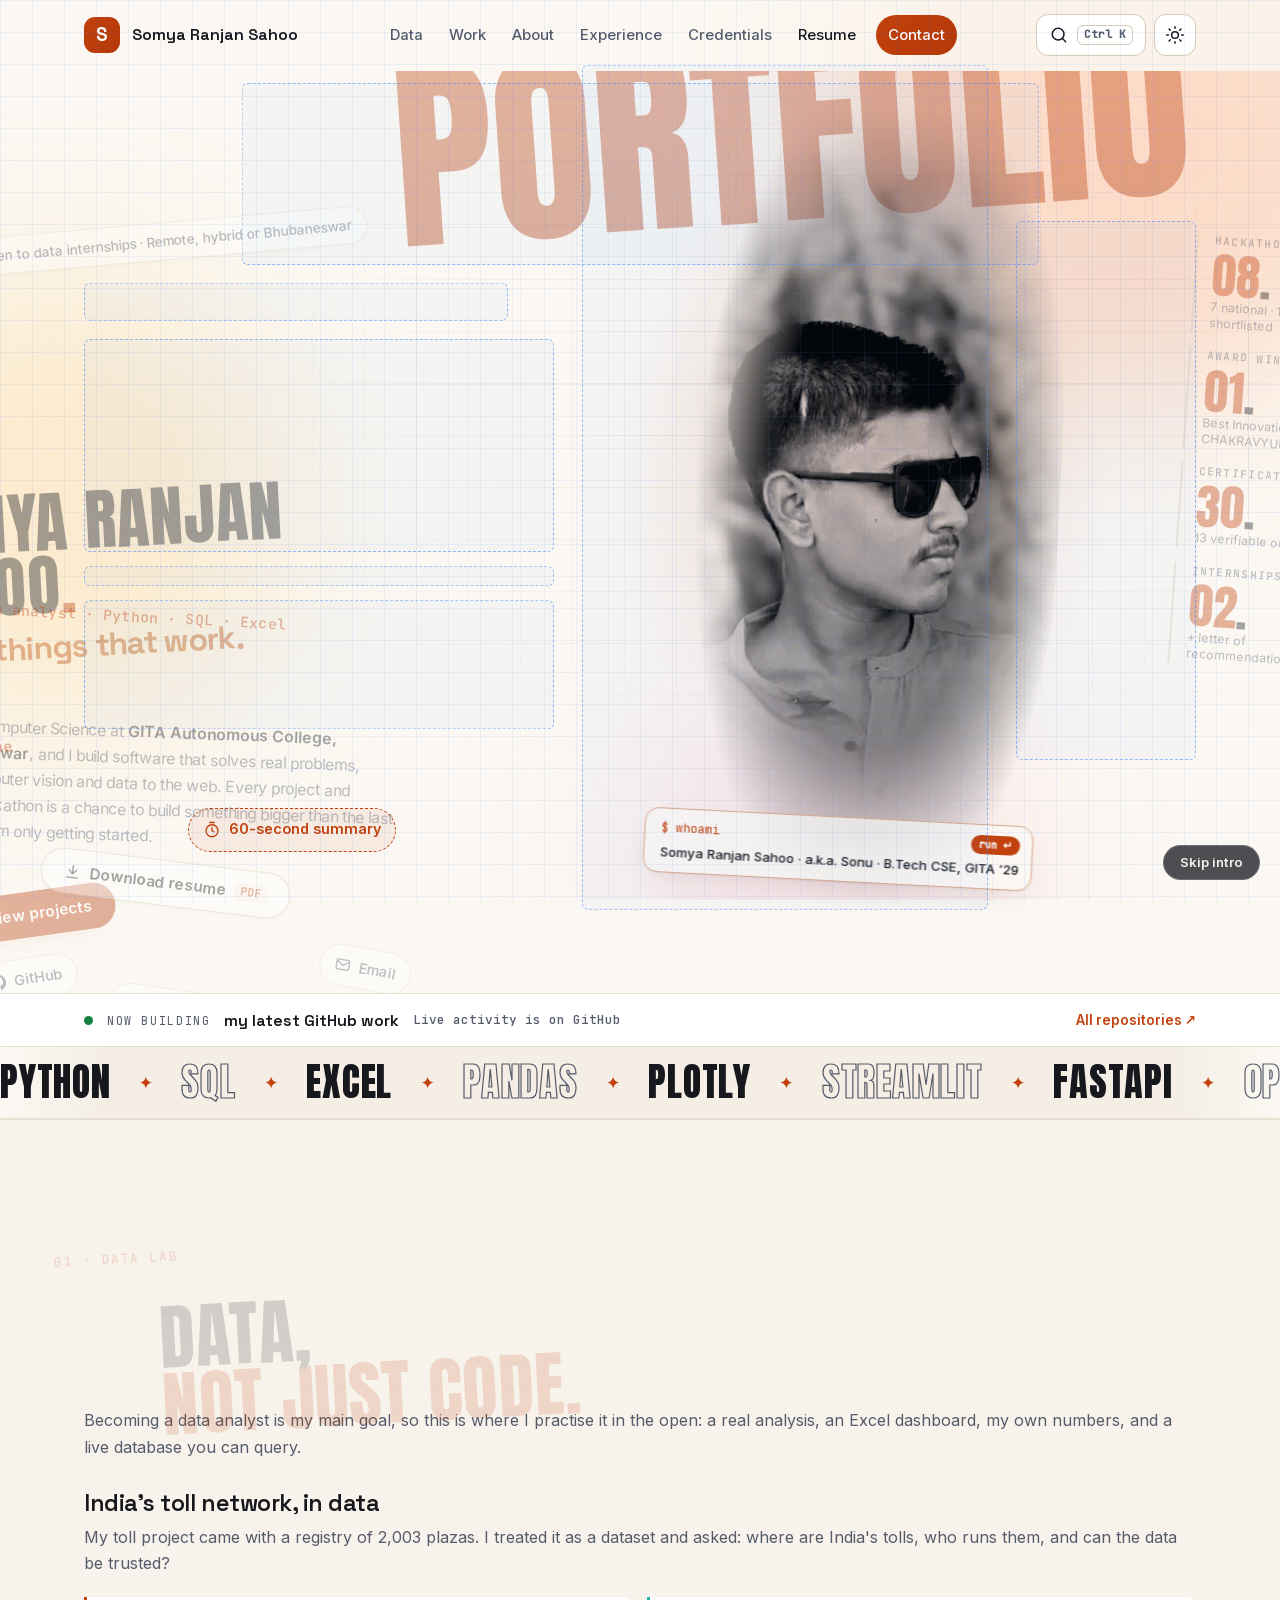
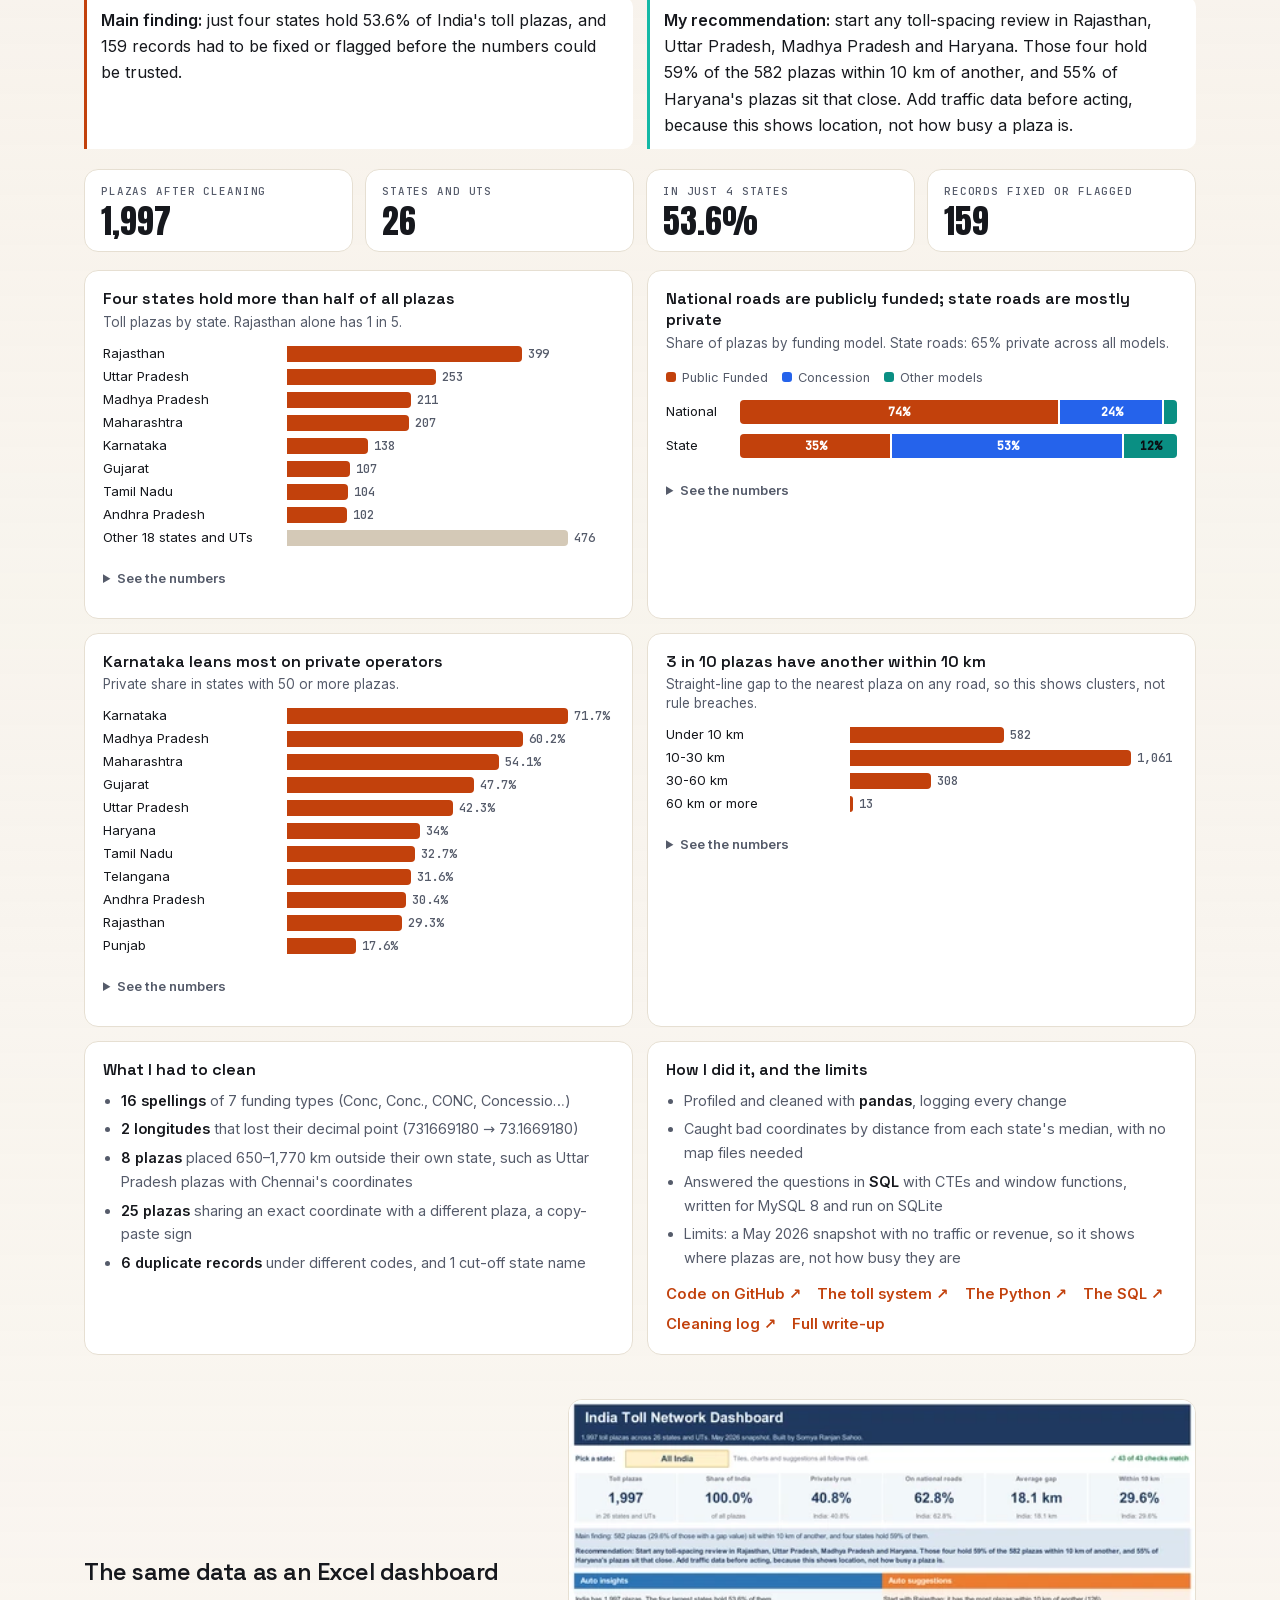
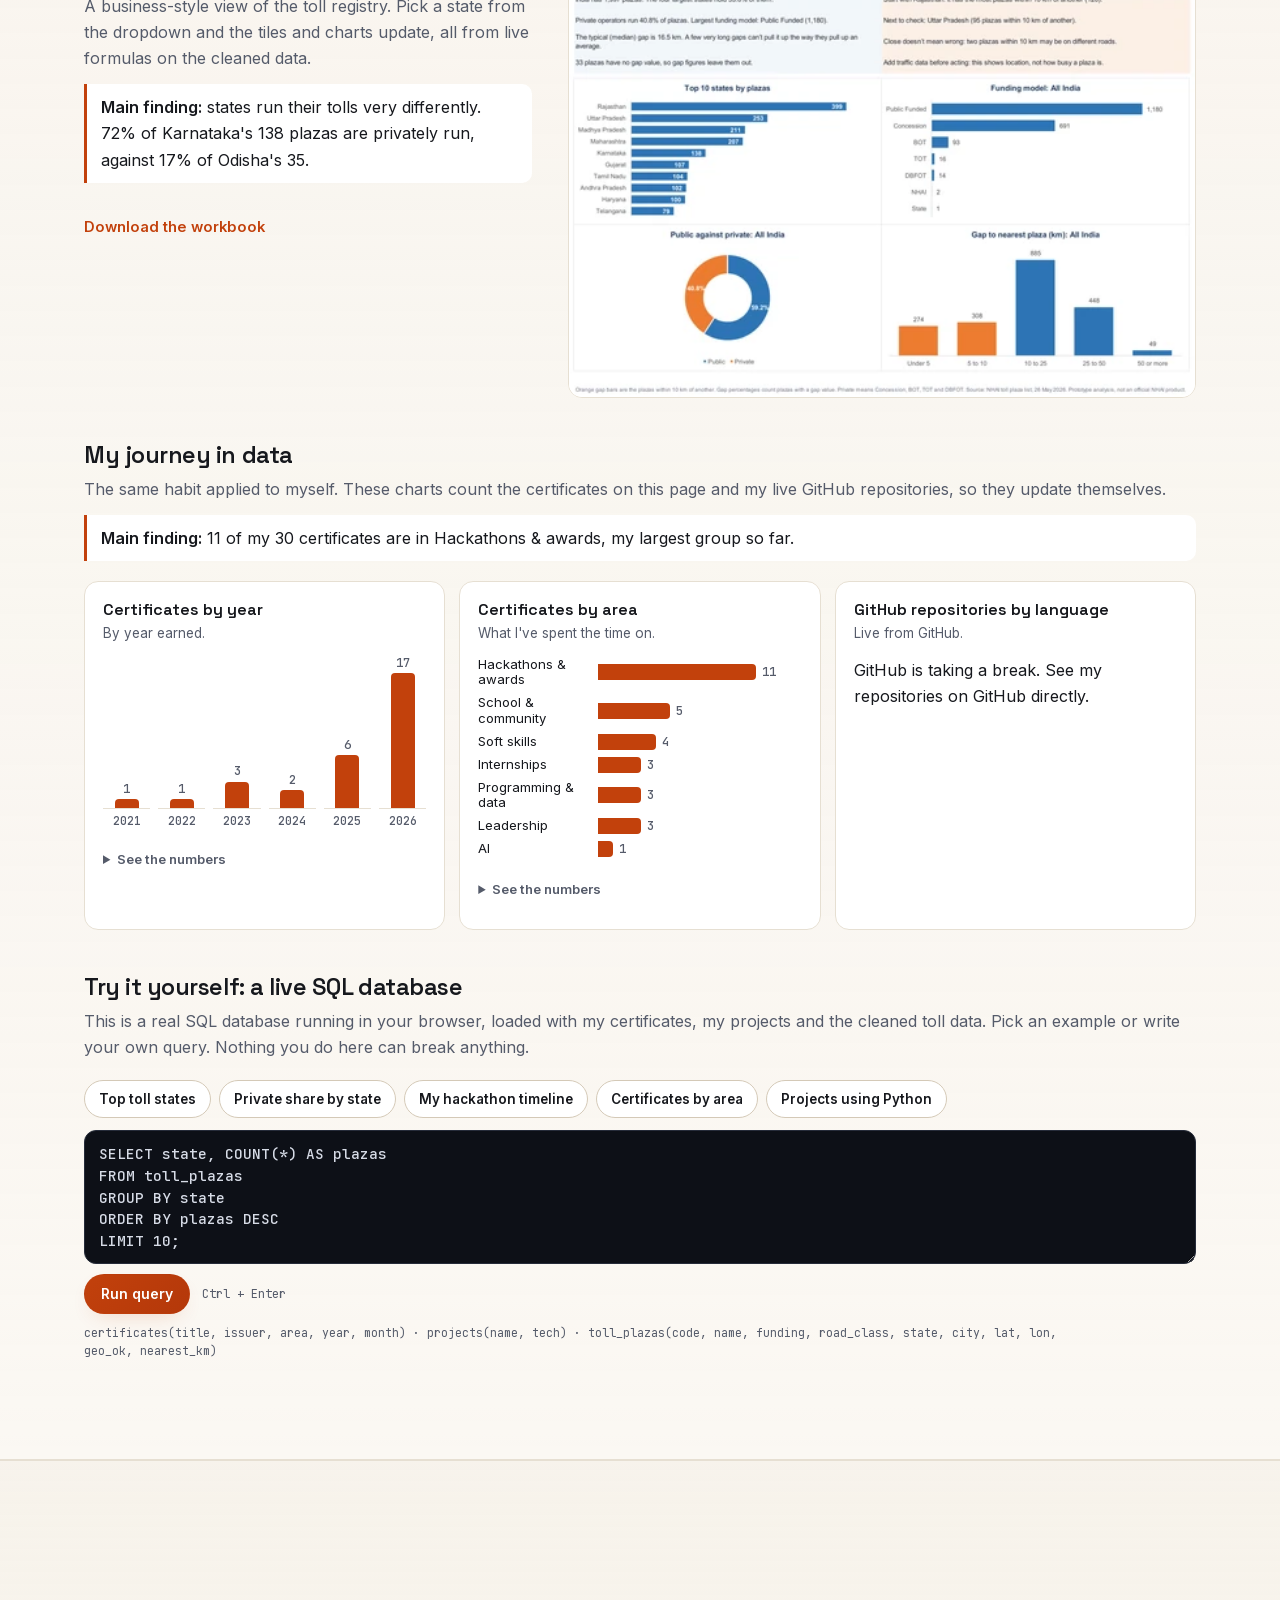
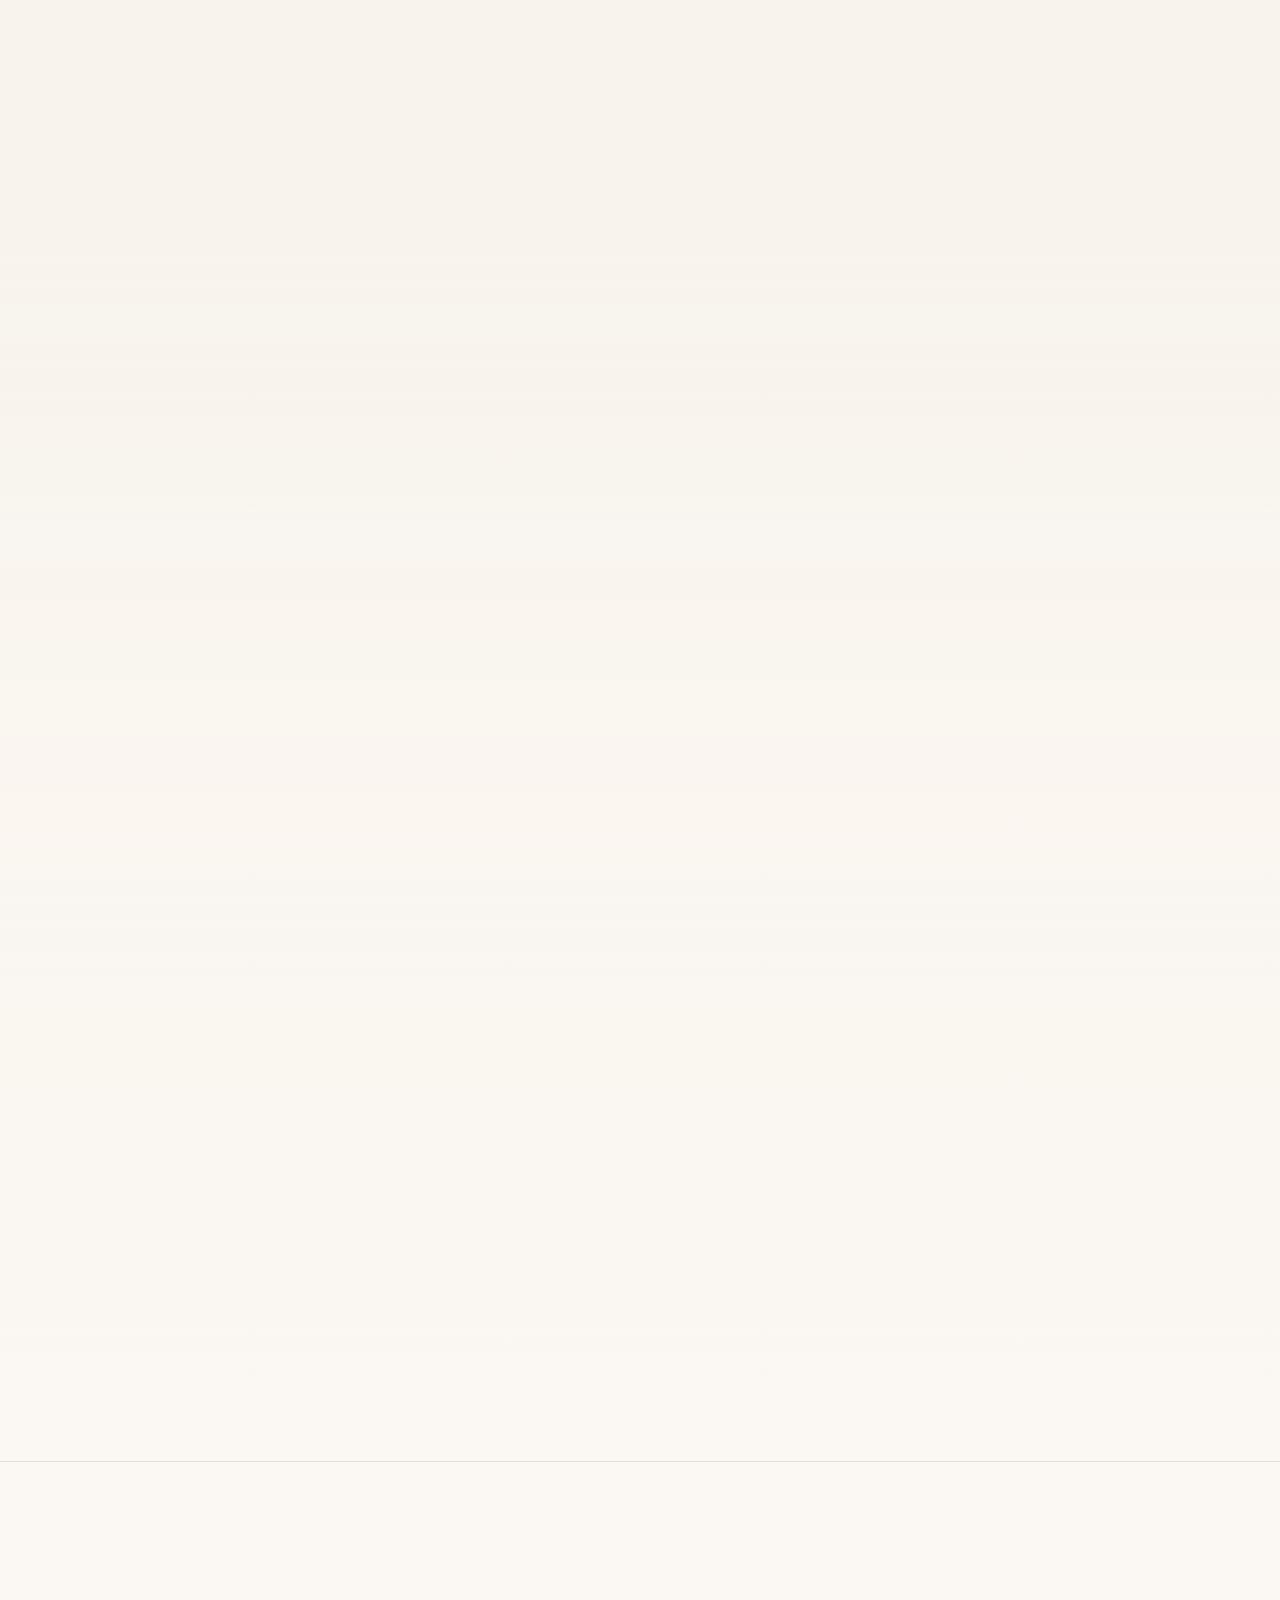
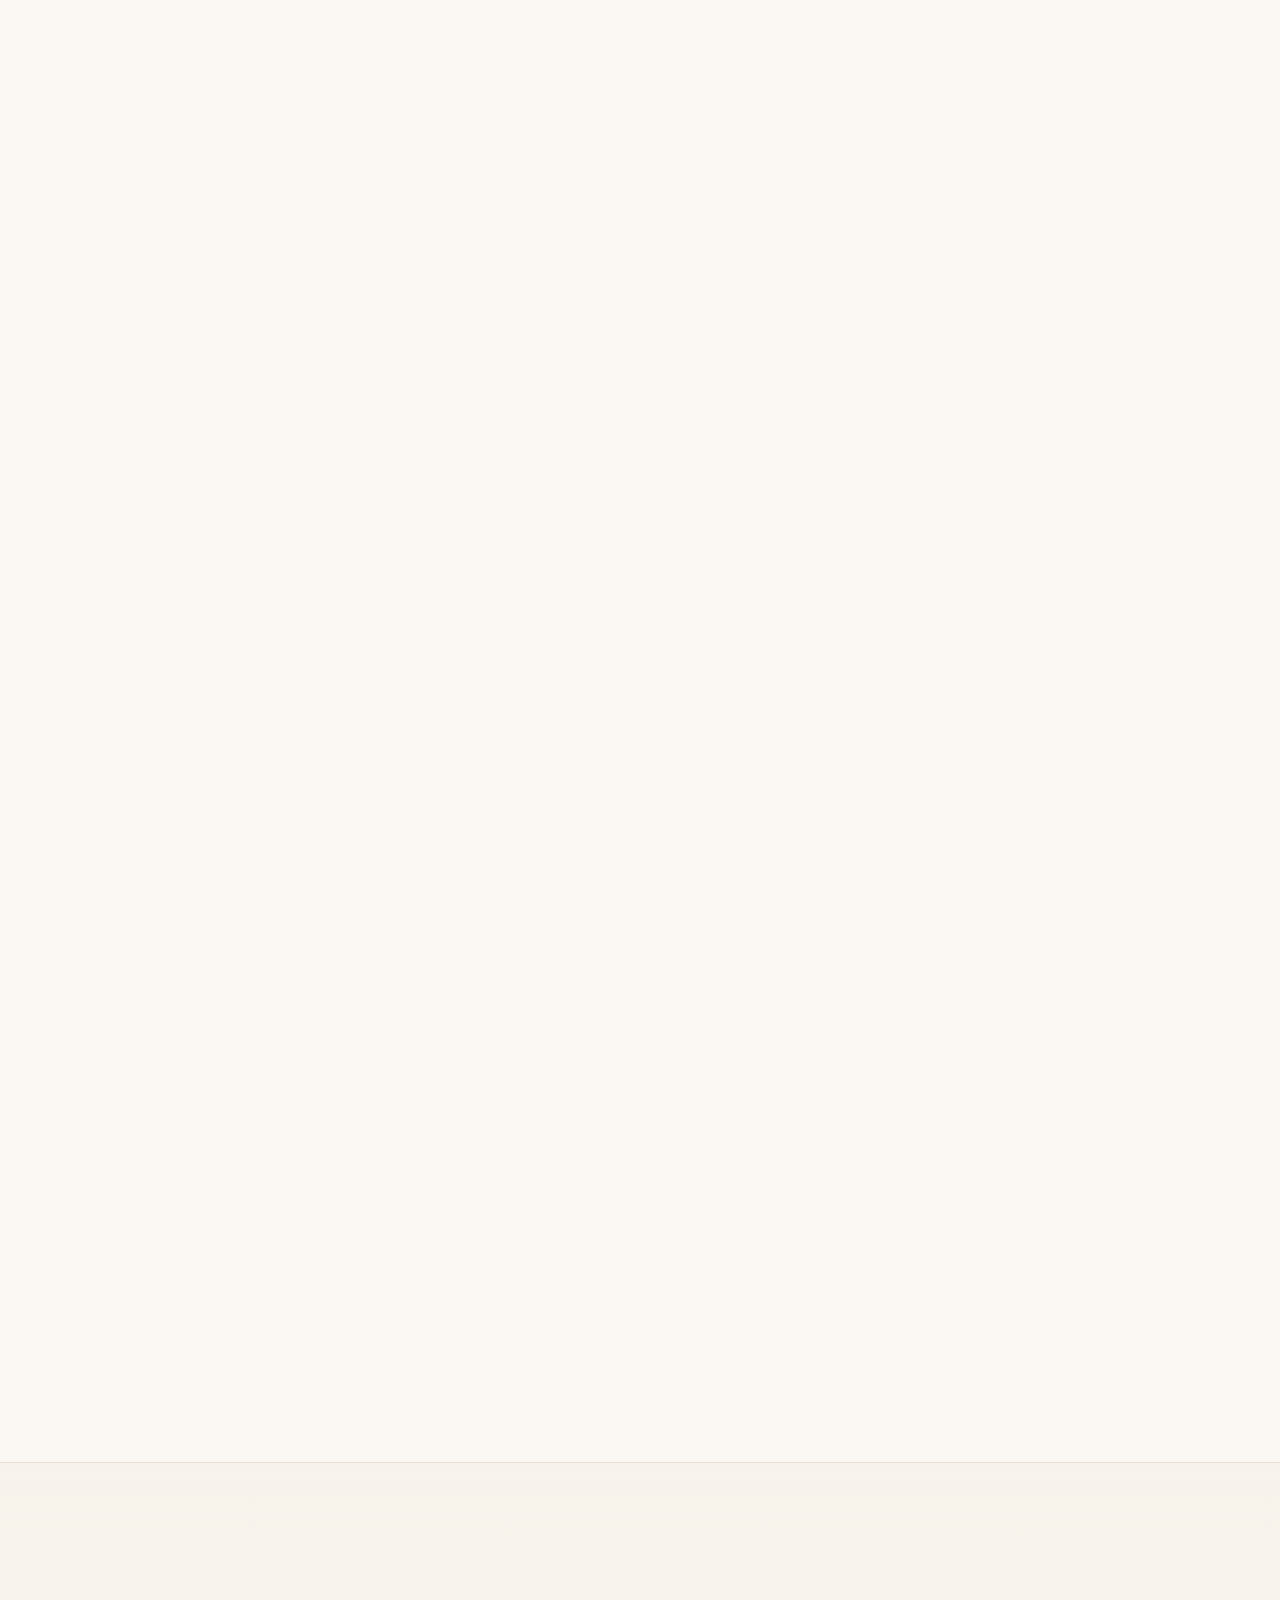
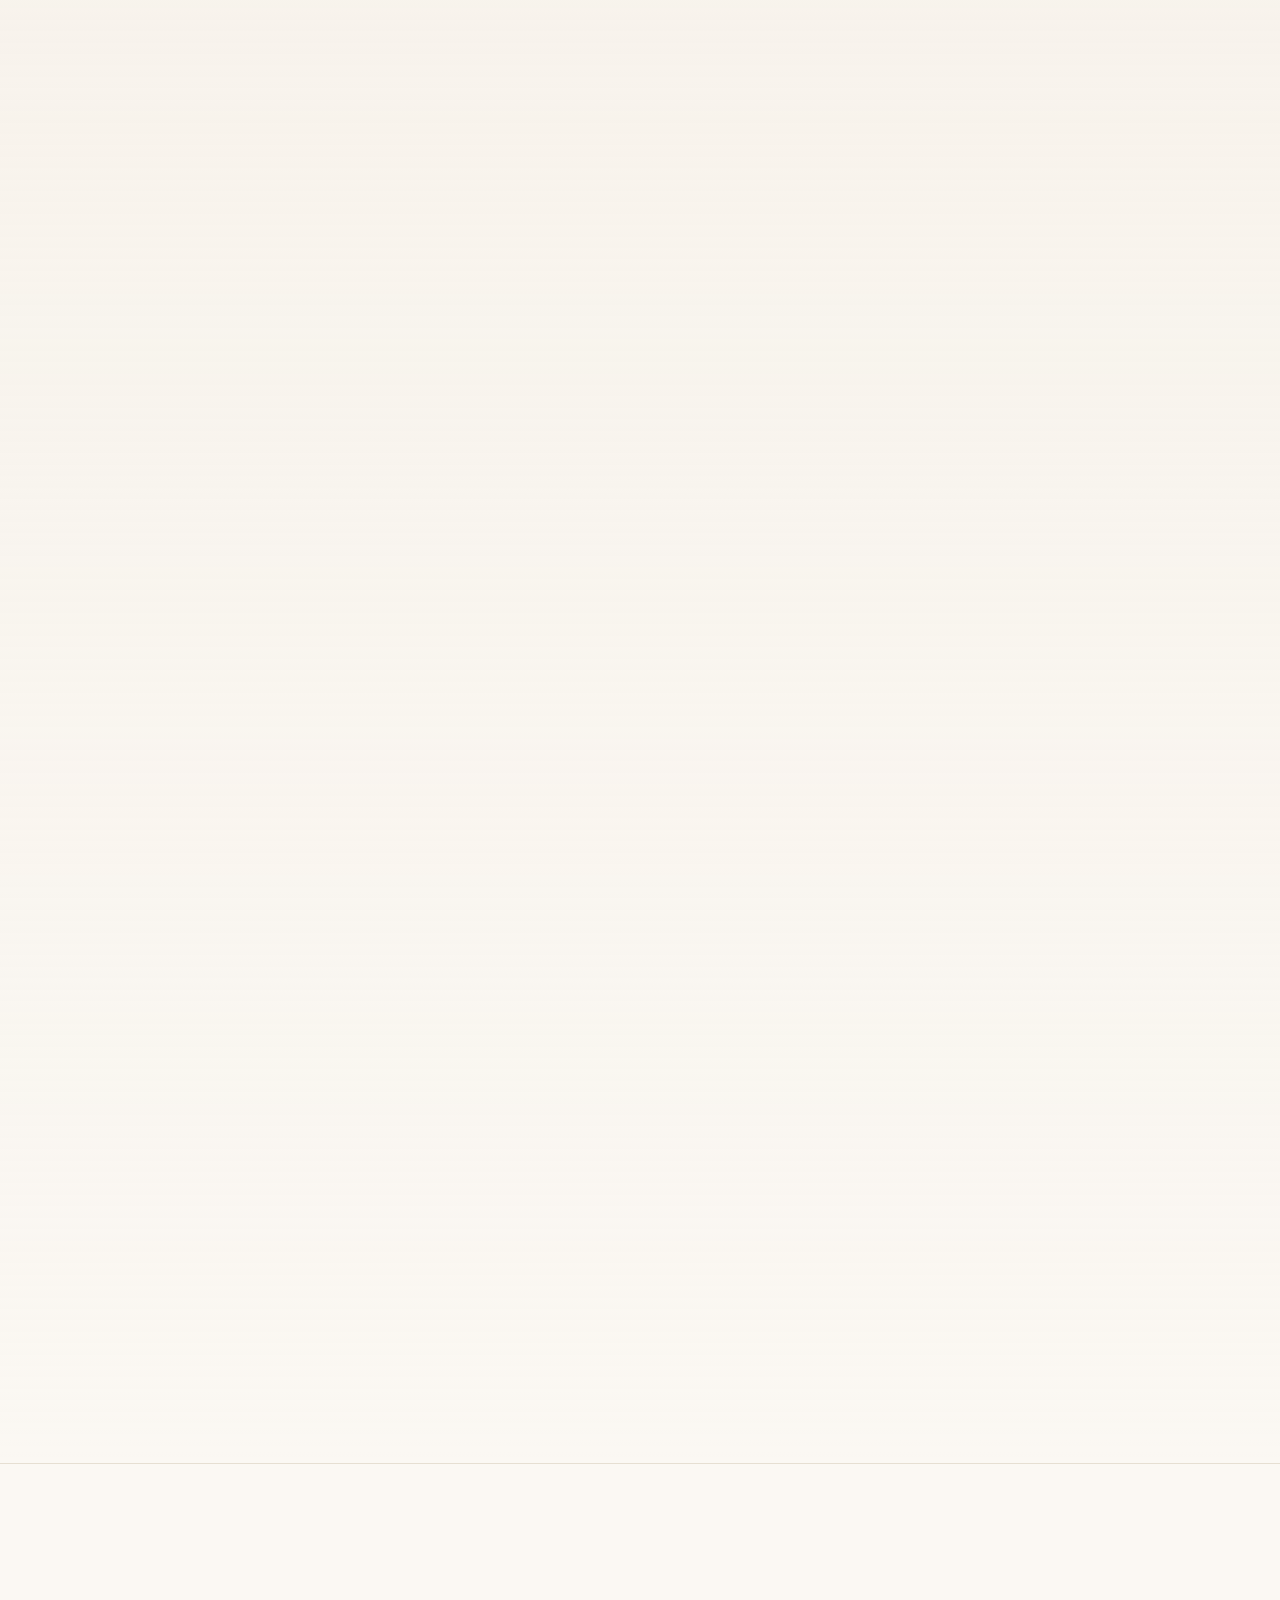
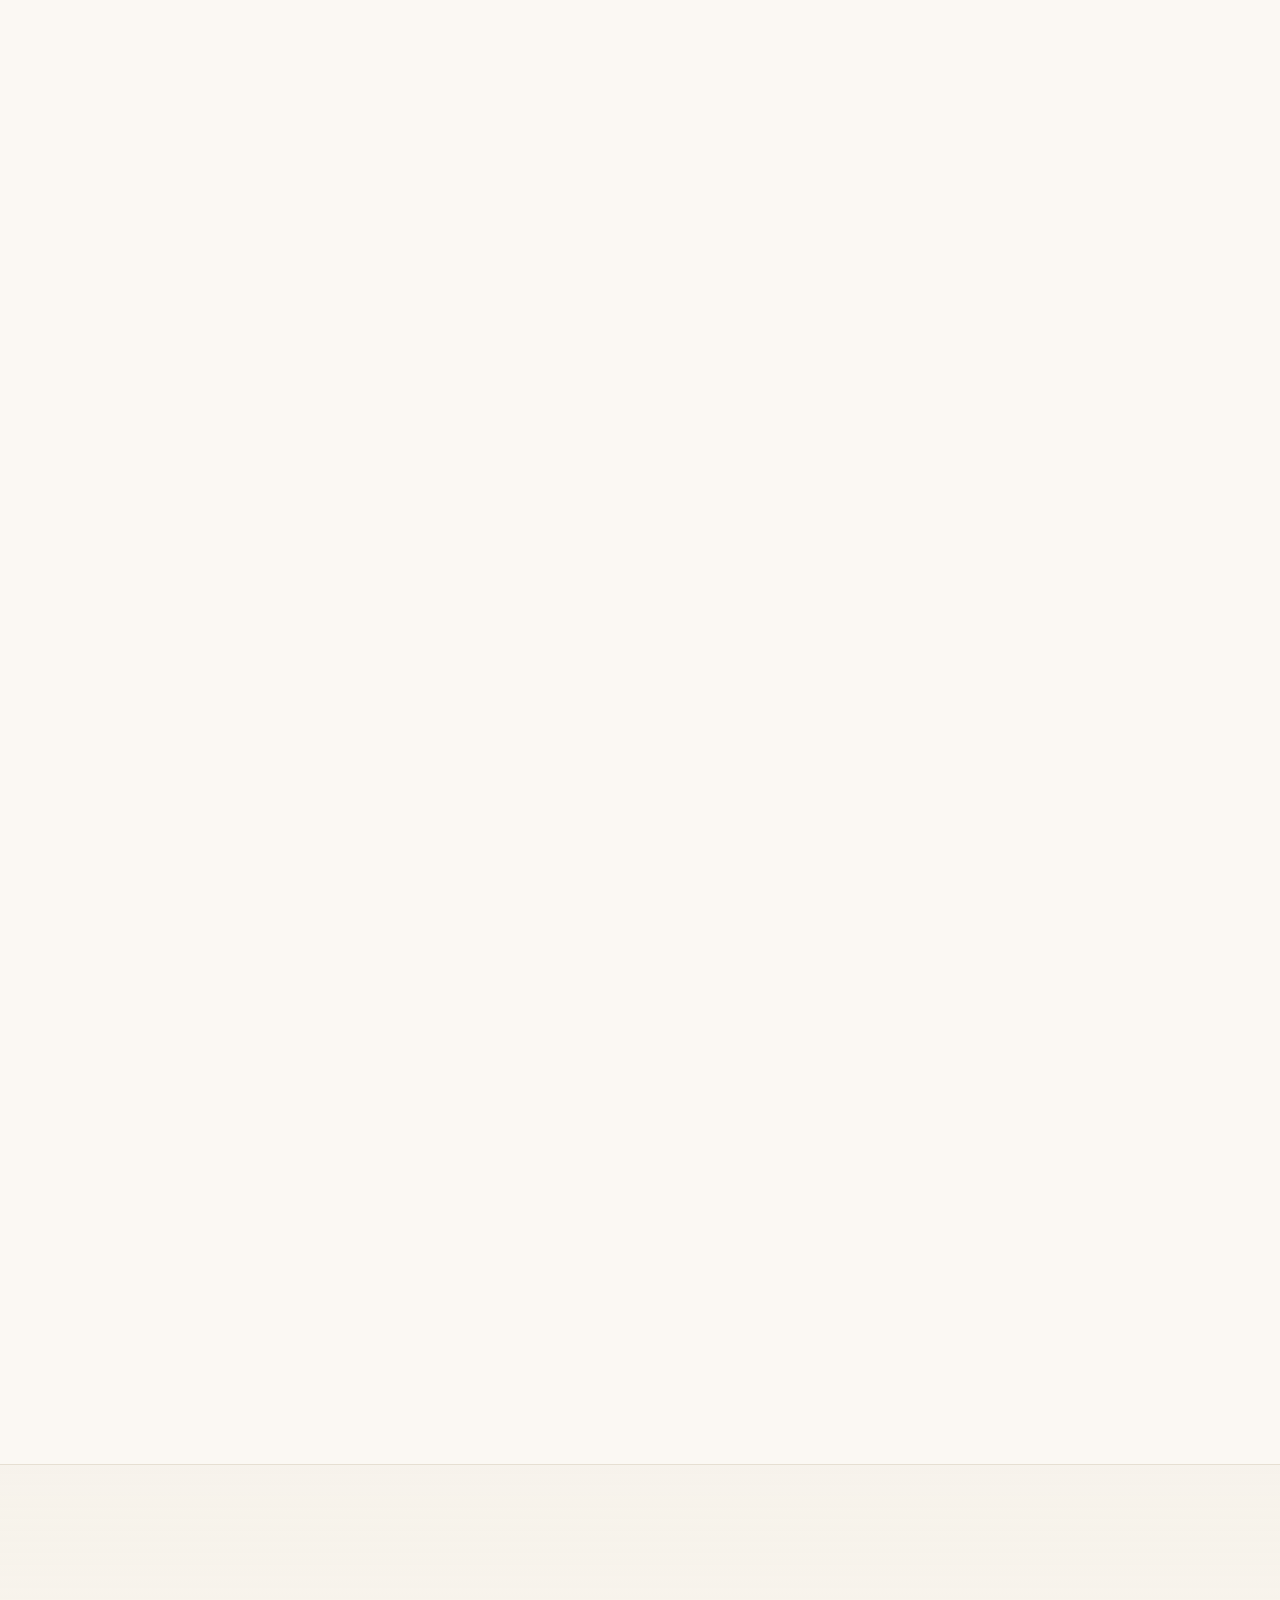
==== commit 877b97cd: "Project pages: hold each main image's space before it loads, so nothing jumps Co-Authored-By: Claude" ====
--- a/index.html
+++ b/index.html
@@ -43,8 +43,8 @@
   <!-- Phones paint from the inline first-screen CSS; the full stylesheet loads alongside without blocking. Wider screens wait for it as usual. -->
   <style id="critical">@font-face{font-family:Anton;src:url(assets/fonts/anton.woff2) format("woff2");font-weight:400;font-display:swap}@font-face{font-family:Poster Fallback;src:local("Roboto"),local("Roboto-Regular"),local("Arial"),local("Helvetica");size-adjust:66%}@font-face{font-family:Caveat;src:url(assets/fonts/caveat.woff2) format("woff2");font-weight:600;font-display:swap}@font-face{font-family:Space Grotesk;src:url(assets/fonts/space-grotesk.woff2) format("woff2");font-weight:500 700;font-display:swap}@font-face{font-family:Space Grotesk;src:url(assets/fonts/space-grotesk-ext.woff2) format("woff2");font-weight:500 700;font-display:swap;unicode-range:U+20B9}@font-face{font-family:Inter;src:url(assets/fonts/inter.woff2) format("woff2");font-weight:400 600;font-display:swap}@font-face{font-family:Inter;src:url(assets/fonts/inter-ext.woff2) format("woff2");font-weight:400 600;font-display:swap;unicode-range:U+20B9}@font-face{font-family:JetBrains Mono;src:url(assets/fonts/jetbrains-mono.woff2) format("woff2");font-weight:400 500;font-display:swap}@media(max-width:760px){:root{--bg: #fbf8f3;--bg-alt: #f4eee5;--surface: #ffffff;--surface-2: #fdfaf6;--text: #16181d;--muted: #555b6a;--line: #e6dfd2;--line-strong: #d4c9b7;--accent: #c2410c;--accent-2: #b45309;--accent-fill: #c2410c;--accent-fill-2: #b4380a;--accent-ink: #ffffff;--accent-soft: rgba(194, 65, 12, .07);--accent-glow: rgba(194, 65, 12, .24);--ok: #15803d;--grid: rgba(120, 90, 50, .09);--blob-1: rgba(255, 140, 80, .26);--blob-2: rgba(255, 196, 92, .24);--blob-3: rgba(255, 110, 140, .12);--shadow-sm: 0 1px 2px rgba(60, 40, 20, .05), 0 2px 6px rgba(60, 40, 20, .04);--shadow: 0 1px 2px rgba(60, 40, 20, .05), 0 10px 30px -12px rgba(90, 50, 20, .16);--shadow-lg: 0 2px 4px rgba(60, 40, 20, .05), 0 22px 50px -20px rgba(120, 60, 20, .26);--nav-bg: rgba(251, 248, 243, .82);--badge-win: #854d0e;--badge-win-bg: rgba(202, 138, 4, .13);--badge-final: #6d28d9;--badge-final-bg: rgba(109, 40, 217, .1);--badge-sel: #0f766e;--badge-sel-bg: rgba(15, 118, 110, .1);--badge-part: #475569;--badge-part-bg: rgba(71, 85, 105, .1);--danger: #b91c1c;--font-display: "Space Grotesk", system-ui, sans-serif;--font-body: "Inter", system-ui, -apple-system, "Segoe UI", sans-serif;--font-mono: "JetBrains Mono", ui-monospace, Consolas, monospace;--radius: 16px;--wrap: 1160px;--ease: cubic-bezier(.22, 1, .36, 1);color-scheme:light}@media(prefers-color-scheme:dark){:root:not([data-theme=light]){--bg: #0b0d12;--bg-alt: #0f1219;--surface: #151922;--surface-2: #121620;--text: #ecebe6;--muted: #a0a5b3;--line: #242a36;--line-strong: #343c4b;--accent: #ff7a4d;--accent-2: #ffb44a;--accent-fill: #ff6a3d;--accent-fill-2: #ff8a3d;--accent-ink: #0b0d12;--accent-soft: rgba(255, 106, 61, .12);--accent-glow: rgba(255, 106, 61, .28);--ok: #3ddc84;--grid: rgba(255, 255, 255, .05);--blob-1: rgba(255, 106, 61, .18);--blob-2: rgba(255, 170, 60, .09);--blob-3: rgba(120, 90, 255, .11);--shadow-sm: 0 1px 2px rgba(0, 0, 0, .3);--shadow: 0 1px 2px rgba(0, 0, 0, .3), 0 16px 40px -16px rgba(0, 0, 0, .6);--shadow-lg: 0 2px 4px rgba(0, 0, 0, .3), 0 26px 60px -20px rgba(0, 0, 0, .75);--nav-bg: rgba(11, 13, 18, .76);--badge-win: #fcd34d;--badge-win-bg: rgba(252, 211, 77, .14);--badge-final: #c4b5fd;--badge-final-bg: rgba(196, 181, 253, .14);--badge-sel: #5eead4;--badge-sel-bg: rgba(94, 234, 212, .12);--badge-part: #cbd5e1;--badge-part-bg: rgba(203, 213, 225, .12);--danger: #f87171;color-scheme:dark}}*,*:before,*:after{box-sizing:border-box}html{scroll-padding-top:84px}body{margin:0;background:var(--bg);color:var(--text);font:400 16px/1.65 var(--font-body);-webkit-font-smoothing:antialiased;overflow-x:hidden}img{max-width:100%;height:auto;display:block}a{color:inherit}h1,h2,h3{font-family:var(--font-display);line-height:1.15;margin:0;letter-spacing:-.02em}p{margin:0 0 1em}ul,ol{margin:0;padding:0;list-style:none}svg{width:20px;height:20px;fill:none;stroke:currentColor;stroke-width:1.8;stroke-linecap:round;stroke-linejoin:round;flex:none}::selection{background:var(--accent-fill);color:var(--accent-ink)}:focus-visible{outline:3px solid var(--accent);outline-offset:3px;border-radius:6px}.wrap{width:100%;max-width:var(--wrap);margin:0 auto;padding:0 24px}.mono{font-family:var(--font-mono);font-size:.82rem;letter-spacing:0}.sr-only{position:absolute;width:1px;height:1px;padding:0;margin:-1px;overflow:hidden;clip:rect(0 0 0 0);white-space:nowrap;border:0}.grad{background:linear-gradient(100deg,var(--accent) 0%,var(--accent-2) 50%,var(--accent) 100%);-webkit-background-clip:text;background-clip:text;color:transparent}.skip{position:absolute;left:-999px;top:8px;background:var(--accent-fill);color:var(--accent-ink);padding:10px 16px;border-radius:8px;z-index:100;font-weight:600}.skip:focus{left:8px}.ambient{position:fixed;inset:0;z-index:-1;pointer-events:none;overflow:hidden}.ambient span{position:absolute;border-radius:50%;filter:blur(80px)}.ambient span:nth-child(1){width:46vw;height:46vw;top:-14vw;right:-10vw;background:var(--blob-1)}.ambient span:nth-child(2){width:36vw;height:36vw;top:30vh;left:-14vw;background:var(--blob-2)}.ambient span:nth-child(3){width:30vw;height:30vw;bottom:-12vw;right:20vw;background:var(--blob-3)}.progress{position:fixed;top:0;left:0;right:0;height:3px;z-index:70;pointer-events:none;background:linear-gradient(90deg,var(--accent-fill),var(--accent-2));transform-origin:0 50%;transform:scaleX(0)}.btn{position:relative;overflow:hidden;isolation:isolate;display:inline-flex;align-items:center;justify-content:center;gap:8px;min-height:46px;padding:12px 22px;border-radius:999px;border:1px solid transparent;font:600 .95rem/1 var(--font-body);text-decoration:none;cursor:pointer;transition:transform .3s var(--ease),box-shadow .3s ease,background .25s ease,border-color .25s ease,color .25s ease}.btn svg{width:18px;height:18px}.btn--primary{background:linear-gradient(135deg,var(--accent-fill),var(--accent-fill-2));color:var(--accent-ink);box-shadow:0 8px 22px -10px var(--accent-glow)}.btn--primary:after{content:"";position:absolute;inset:0;z-index:-1;background:linear-gradient(110deg,transparent 30%,rgba(255,255,255,.35) 50%,transparent 70%);transform:translate(-120%);transition:transform .7s var(--ease)}.btn--primary:hover{transform:translateY(-2px);box-shadow:0 14px 30px -10px var(--accent-glow)}.btn--primary:hover:after{transform:translate(120%)}.btn--ghost{background:var(--surface);color:var(--text);border-color:var(--line-strong);box-shadow:var(--shadow-sm)}.btn--ghost:hover{transform:translateY(-2px);border-color:var(--accent);color:var(--accent)}.btn:active{transform:translateY(0) scale(.98)}.btn__meta{font:500 .7rem/1 var(--font-mono);padding:3px 6px;border-radius:5px;background:var(--accent-soft);color:var(--accent)}.link{color:var(--accent);text-decoration:underline;text-decoration-color:transparent;text-underline-offset:4px;text-decoration-thickness:1.5px;font-weight:600;font-size:.92rem;transition:text-decoration-color .25s ease}.link:hover{text-decoration-color:currentColor}.icon-btn{width:42px;height:42px;display:inline-grid;place-items:center;border-radius:12px;border:1px solid var(--line-strong);background:var(--surface);color:var(--text);cursor:pointer;transition:border-color .2s ease,color .2s ease}.icon-btn:hover{border-color:var(--accent);color:var(--accent)}.nav{position:sticky;top:0;z-index:50;background:var(--nav-bg);backdrop-filter:saturate(1.5) blur(14px);-webkit-backdrop-filter:saturate(1.5) blur(14px);border-bottom:1px solid transparent;transition:border-color .3s ease,box-shadow .3s ease}.nav__inner{display:flex;align-items:center;justify-content:space-between;height:70px;gap:16px;transition:height .3s var(--ease)}.brand{display:flex;align-items:center;gap:12px;text-decoration:none;font-weight:600}.brand__mark{width:36px;height:36px;border-radius:11px;display:grid;place-items:center;background:linear-gradient(135deg,var(--accent-fill),var(--accent-fill-2));color:var(--accent-ink);font:700 1.15rem/1 var(--font-display);transition:transform .4s var(--ease),border-radius .4s ease}.brand:hover .brand__mark{transform:rotate(-8deg);border-radius:50%}.brand__name{font-family:var(--font-display)}.brand:hover .brand__name{color:var(--accent)}.nav__links{display:flex;align-items:center;gap:2px}.nav__links a{text-decoration:none;padding:8px 12px;border-radius:999px;color:var(--muted);font-weight:500;font-size:.93rem;transition:color .2s ease,background .2s ease}.nav__links a:hover{color:var(--text);background:var(--accent-soft)}.nav__links .nav__resume{color:var(--text)}.nav__links .nav__cta{color:var(--accent-ink);background:linear-gradient(135deg,var(--accent-fill),var(--accent-fill-2));margin-left:6px}.nav__links .nav__cta:hover,.nav__links .nav__cta.active{color:var(--accent-ink);background:linear-gradient(135deg,var(--accent-fill),var(--accent-fill-2));filter:brightness(1.06)}.nav__tools{display:flex;gap:8px}.menu-btn,.i-moon{display:none}@media(prefers-color-scheme:dark){:root:not([data-theme=light]) .i-sun{display:none}:root:not([data-theme=light]) .i-moon{display:block}}.hero{padding:80px 0 60px;position:relative}.hero:before{content:"";position:absolute;inset:0;z-index:-1;pointer-events:none;background-image:linear-gradient(var(--grid) 1px,transparent 1px),linear-gradient(90deg,var(--grid) 1px,transparent 1px);background-size:52px 52px;mask-image:radial-gradient(ellipse 75% 65% at 65% 35%,#000 15%,transparent 72%);-webkit-mask-image:radial-gradient(ellipse 75% 65% at 65% 35%,#000 15%,transparent 72%)}.status{display:inline-flex;align-items:center;gap:10px;padding:7px 15px;border-radius:999px;border:1px solid var(--line);background:var(--surface);font-size:.85rem;font-weight:500;color:var(--muted);margin-bottom:18px;box-shadow:var(--shadow-sm)}.dot{position:relative;width:8px;height:8px;border-radius:50%;background:var(--ok)}.dot:after{content:"";position:absolute;inset:-4px;border-radius:50%;border:2px solid var(--ok);opacity:0}.role{font:500 .9rem/1.4 var(--font-mono);color:var(--accent);margin-bottom:14px;letter-spacing:.01em}.hero h1{font-size:clamp(2.4rem,5.6vw,4.2rem);margin-bottom:22px;letter-spacing:-.035em}.hero h1 .line{display:block}.lede{font-size:1.1rem;color:var(--muted);max-width:60ch}.lede strong{color:var(--text);font-weight:600}.hero__cta{display:flex;flex-wrap:wrap;align-items:center;gap:12px 14px;margin:30px 0 26px}.hero__contact{margin-left:4px}.socials{display:flex;flex-wrap:wrap;gap:10px}.socials a{display:inline-flex;align-items:center;gap:8px;text-decoration:none;color:var(--muted);font-weight:500;font-size:.9rem;padding:8px 14px;border-radius:999px;border:1px solid var(--line);background:var(--surface);transition:color .2s ease,border-color .2s ease,transform .3s var(--ease)}.socials a:hover{color:var(--accent);border-color:var(--accent);transform:translateY(-2px)}.socials svg{width:17px;height:17px}@media(prefers-reduced-motion:no-preference){html{scroll-behavior:smooth}.js .enter{opacity:0;transform:translateY(18px);animation:enter .8s var(--ease) forwards}.js .d1{animation-delay:.05s}.js .d2{animation-delay:.15s}.js .d3{animation-delay:.27s}.js .d4{animation-delay:.38s}.js .d5{animation-delay:.48s}.js .d6{animation-delay:.58s}.dot:after{animation:ping 2.2s cubic-bezier(0,0,.2,1) infinite}.ambient span:nth-child(1){animation:drift1 24s ease-in-out infinite alternate}.ambient span:nth-child(2){animation:drift2 28s ease-in-out infinite alternate}}@media(prefers-reduced-motion:reduce){.lift,.lift:hover,.btn:hover,.socials a:hover,.to-top:hover{transform:none!important}}@media(max-width:1100px){.nav__links a{padding:8px 9px;font-size:.9rem}}@media(max-width:960px){.menu-btn{display:inline-grid}.nav__links{position:absolute;top:100%;left:0;right:0;flex-direction:column;align-items:stretch;gap:2px;padding:10px 16px 18px;background:var(--bg);border-bottom:1px solid var(--line);box-shadow:0 20px 40px -20px #00000059;opacity:0;visibility:hidden;transform:translateY(-8px);transition:opacity .2s ease,transform .3s var(--ease),visibility 0s linear .2s}.nav__links a{padding:13px 12px;border-radius:12px;font-size:1rem}.nav__links .nav__cta{margin:8px 0 0;text-align:center}}.ambient span{animation:none!important;filter:blur(60px)}.nav{backdrop-filter:none;-webkit-backdrop-filter:none;background:var(--bg)}.wrap{padding:0 16px}.brand__name{font-size:.98rem}.hero{padding:36px 0 44px}.hero__cta .btn{flex:1 1 auto}@media(max-width:420px){.nav__tools{gap:4px}.nav__tools .icon-btn{width:44px;height:44px}.brand{gap:9px}.brand__name{font-size:.92rem}}a,button,summary,label,.filter{touch-action:manipulation}h1,h2,h3{text-wrap:balance}p,li,dd{text-wrap:pretty}.icon-btn:active,.filter:active,.to-top:active{transform:scale(.94)}.icon-btn,.filter{transition:transform .12s ease,border-color .2s ease,color .2s ease,background .2s ease}@media(pointer:coarse){.more .link,.case__links .link,.card>.link,.cert-list li>.link,.contact__links a,.footer__links a,.hero__contact,.about__evidence .link,.email-box__addr,.mini a,.section__head--row>.link{display:inline-flex;align-items:center;min-height:44px}}@media(max-width:380px){.nav__tools{gap:2px}.brand{gap:8px}.brand__name{font-size:.84rem}}@media(max-width:340px){.brand__name{display:none}}.stage{--word: clamp(4.4rem, 17vw, 15rem);position:relative;padding:0 0 84px;overflow:hidden;min-height:min(calc(100svh - 70px),1040px)}.stage__word{position:absolute;left:50%;top:18px;z-index:0;display:flex;white-space:nowrap;transform:translate(-50%,var(--py, 0px));font:700 var(--word)/.82 var(--font-display);letter-spacing:-.05em;pointer-events:none;user-select:none}.stage__word span{display:inline-block;background:linear-gradient(180deg,var(--accent-fill) 20%,var(--accent-fill-2) 100%);-webkit-background-clip:text;background-clip:text;color:transparent}.stage__grid{position:relative;z-index:1;display:grid;align-items:end;grid-template-columns:minmax(0,1.1fr) minmax(0,.95fr) 180px;gap:28px}.stage__text{padding-top:calc(var(--word) * .82 + 54px)}.stage h1{font-size:inherit;margin:0 0 14px;letter-spacing:normal}.stage__hello{display:block;font:500 clamp(1.1rem,1.8vw,1.45rem)/1.2 var(--font-display);color:var(--muted);margin-bottom:6px}.stage__name{display:block;font:700 clamp(2.2rem,4.3vw,3.7rem)/1 var(--font-display);letter-spacing:-.04em;text-transform:uppercase}.stage h1 .line.grad{display:block;margin-top:12px;font-size:clamp(1.35rem,2.5vw,2.1rem);letter-spacing:-.02em}.stage .role{margin:0 0 14px}@media(max-width:480px){.stage .role{font-size:clamp(.68rem,3.45vw,.9rem);letter-spacing:0}}.stage .lede{font-size:1.02rem;max-width:54ch}.stage .hero__cta{margin:24px 0 20px}.stage__portrait{position:relative;margin:0;height:clamp(440px,62vw,720px);align-self:end}.stage__portrait img{position:relative;z-index:1;width:100%;height:100%;object-fit:cover;object-position:50% 30%;-webkit-mask-image:linear-gradient(to bottom,#000 68%,transparent 98%),radial-gradient(ellipse 72% 80% at 50% 40%,#000 52%,transparent 82%);-webkit-mask-composite:source-in;mask-image:linear-gradient(to bottom,#000 68%,transparent 98%),radial-gradient(ellipse 72% 80% at 50% 40%,#000 52%,transparent 82%);mask-composite:intersect}.stage__glow{position:absolute;inset:12% 8% 6%;z-index:0;border-radius:50%;background:radial-gradient(circle at 50% 40%,var(--accent-glow),transparent 68%);filter:blur(30px)}.stage__tag{position:absolute;z-index:2;left:50%;bottom:7%;transform:translate(-50%);width:max-content;max-width:94%;padding:9px 14px;border-radius:999px;font-size:.8rem;text-align:center;background:var(--nav-bg);border:1px solid var(--line);box-shadow:var(--shadow);backdrop-filter:blur(10px);-webkit-backdrop-filter:blur(10px)}.stage__tag .mono{color:var(--accent);margin-right:6px}@media(max-width:1100px){.stage__tag{width:auto;left:8px;right:8px;transform:none;max-width:none}.stage__tag *{min-width:0;white-space:normal}}.stage__rail{margin:0;display:grid;gap:14px;align-self:center;padding-top:calc(var(--word) * .5)}.stage__rail>div{padding:2px 0 2px 16px;border-left:2px solid var(--line-strong);transition:border-color .3s ease}.stage__rail>div:hover{border-color:var(--accent-fill)}.stage__rail dt{font:500 .68rem/1.2 var(--font-mono);text-transform:uppercase;letter-spacing:.12em;color:var(--muted)}.stage__rail dd{margin:0}.stage__rail .count{display:block;font:700 2.6rem/1.05 var(--font-display);font-variant-numeric:tabular-nums;letter-spacing:-.03em;background:linear-gradient(135deg,var(--text),var(--accent));-webkit-background-clip:text;background-clip:text;color:transparent}.stage__sub{font-size:.76rem;color:var(--muted);line-height:1.35}.stage__scroll{position:absolute;left:50%;bottom:20px;transform:translate(-50%);z-index:2;display:inline-flex;align-items:center;gap:6px;font:500 .72rem/1 var(--font-mono);letter-spacing:.14em;text-transform:uppercase;color:var(--muted);text-decoration:none;padding:10px}.stage__scroll svg{width:16px;height:16px}.stage__scroll:hover{color:var(--accent)}.js .d7{animation-delay:.68s}.js .d8{animation-delay:.78s}@media(prefers-reduced-motion:no-preference){.js .stage__word span{opacity:0;transform:translateY(40%);animation:wordRise 1s var(--ease) forwards;animation-delay:calc(.05s + var(--i) * 55ms)}.stage__scroll svg{animation:bob 1.8s ease-in-out infinite}}@media(max-width:1100px){.stage__grid{grid-template-columns:minmax(0,1.1fr) minmax(0,.9fr)}.stage__rail{grid-column:1 / -1;grid-template-columns:repeat(4,1fr);padding-top:8px;align-self:start}}.stage{--word: 21vw;min-height:0;padding-bottom:64px}.stage__word{top:10px}.stage__grid{grid-template-columns:1fr;gap:22px;padding-top:calc(var(--word) * .82 * .45)}.stage__portrait{order:-1;height:clamp(320px,100vw,430px);width:min(84vw,340px);justify-self:center}.stage__rail{grid-template-columns:repeat(2,1fr);gap:16px 14px}.stage__rail .count{font-size:2.1rem}.stage__tag{font-size:.72rem;bottom:4%}.stage{--word: clamp(5.4rem, 22vw, 20rem);--font-poster: "Anton", "Impact", "Poster Fallback", sans-serif}.stage__word{font-family:var(--font-poster);font-weight:400;letter-spacing:-.005em;line-height:.86;top:12px}.stage__word span{background:linear-gradient(180deg,var(--accent-fill) 35%,var(--accent-fill-2) 100%);-webkit-background-clip:text;background-clip:text}.stage__text{padding-top:calc(var(--word) * .86 + 34px)}.stage__hello{font:600 clamp(1.7rem,2.8vw,2.4rem)/1 "Caveat","Segoe Script",cursive;color:var(--text);margin-bottom:2px}.stage__name{font-family:var(--font-poster);font-weight:400;letter-spacing:.01em;line-height:.95;font-size:clamp(2.7rem,5.2vw,4.6rem)}.accent-dot{color:var(--accent)}.stage__rail .count{font-family:var(--font-poster);font-weight:400;font-size:3rem;letter-spacing:.01em;line-height:1;background:none;color:var(--accent);-webkit-text-fill-color:currentColor}.stage__rail .count:after{content:".";color:var(--text)}.stage__rail dt{margin-bottom:4px}.stage__grid{padding-top:calc(var(--word) * .86 * .5)}.stage__rail .count{font-size:2.4rem}.stage__word span:nth-child(1){--i: 0}.stage__word span:nth-child(2){--i: 1}.stage__word span:nth-child(3){--i: 2}.stage__word span:nth-child(4){--i: 3}.stage__word span:nth-child(5){--i: 4}.stage__word span:nth-child(6){--i: 5}.stage__word span:nth-child(7){--i: 6}.stage__word span:nth-child(8){--i: 7}.stage__word span:nth-child(9){--i: 8}.stage{--word: clamp(5.4rem, 16.5vw, 15rem)}.stage__text{padding-top:calc(var(--word) * .86 + 30px)}.stage__portrait{height:clamp(520px,66vw,860px);margin-top:calc(var(--word) * -.62)}.stage__portrait img{object-position:62% 26%;filter:grayscale(1) contrast(1.18) brightness(.82);transition:filter .9s var(--ease),transform 1.2s var(--ease);-webkit-mask-image:linear-gradient(to bottom,#000 62%,transparent 96%),radial-gradient(ellipse 58% 66% at 56% 42%,#000 42%,transparent 74%);mask-image:linear-gradient(to bottom,#000 62%,transparent 96%),radial-gradient(ellipse 58% 66% at 56% 42%,#000 42%,transparent 74%)}.stage__portrait:hover img{filter:none;transform:scale(1.015)}.stage__glow{inset:6% 4% 10%;background:radial-gradient(circle at 56% 40%,var(--accent-glow),transparent 64%);filter:blur(40px);opacity:.9}.stage__portrait:after{content:"";position:absolute;left:18%;right:18%;bottom:14%;height:1px;z-index:2;background:linear-gradient(90deg,transparent,var(--accent-fill),transparent);opacity:.7}.stage__tag{bottom:9%}.stage .lede{font-size:.98rem}.stage .hero__cta{margin:20px 0 16px}@media(max-width:1100px){.stage__portrait{margin-top:calc(var(--word) * -.5);height:clamp(480px,70vw,700px)}}.stage{--word: 24vw}.stage__text{padding-top:0}.stage__grid{padding-top:calc(var(--word) * .86 * .42)}.stage__portrait{margin-top:0;height:clamp(320px,98vw,420px);width:min(88vw,360px)}.stage__portrait img{-webkit-mask-image:linear-gradient(to bottom,#000 60%,transparent 95%),radial-gradient(ellipse 62% 70% at 56% 44%,#000 44%,transparent 76%);mask-image:linear-gradient(to bottom,#000 60%,transparent 95%),radial-gradient(ellipse 62% 70% at 56% 44%,#000 44%,transparent 76%)}.stage__tag{bottom:4%}.stage__portrait:after{content:none}.stage__portrait img{-webkit-mask-image:linear-gradient(to bottom,transparent 0%,#000 24%,#000 62%,transparent 96%),radial-gradient(ellipse 60% 70% at 56% 46%,#000 44%,transparent 76%);mask-image:linear-gradient(to bottom,transparent 0%,#000 24%,#000 62%,transparent 96%),radial-gradient(ellipse 60% 70% at 56% 46%,#000 44%,transparent 76%)}.stage__tag{border-color:color-mix(in srgb,var(--accent-fill) 35%,var(--line))}.stage__portrait img{-webkit-mask-image:linear-gradient(to bottom,transparent 0%,#000 22%,#000 60%,transparent 95%),radial-gradient(ellipse 64% 72% at 56% 46%,#000 46%,transparent 78%);mask-image:linear-gradient(to bottom,transparent 0%,#000 22%,#000 60%,transparent 95%),radial-gradient(ellipse 64% 72% at 56% 46%,#000 46%,transparent 78%)}.stage__tag{font-size:.7rem;padding:7px 12px;max-width:92%}.stage__tag{white-space:nowrap;font-size:.68rem}.hero__cta .btn--primary{transition:transform .2s var(--ease),box-shadow .2s ease,filter .2s ease}:root{--font-poster: "Anton", "Impact", "Poster Fallback", sans-serif;--gold: #b45309;--gold-bg: rgba(202, 138, 4, .14)}@media(prefers-color-scheme:dark){:root:not([data-theme=light]){--gold: #fbbf24;--gold-bg: rgba(251, 191, 36, .14)}}.tabbar{display:none}:root[data-device=phone] .tabbar,:root[data-device=tablet] .tabbar{display:flex;position:fixed;z-index:70;justify-content:space-around;align-items:stretch;background:color-mix(in srgb,var(--surface) 88%,transparent);border:1px solid var(--line);backdrop-filter:blur(16px) saturate(1.4);-webkit-backdrop-filter:blur(16px) saturate(1.4);box-shadow:0 -8px 30px -18px #00000073}.tabbar a{position:relative;display:flex;flex-direction:column;align-items:center;justify-content:center;gap:3px;min-width:44px;min-height:48px;padding:6px 4px;text-decoration:none;color:var(--muted);font:600 .66rem/1 var(--font-body);letter-spacing:.02em;transition:color .2s ease}.tabbar svg{width:22px;height:22px;transition:transform .25s var(--ease)}.tabbar a:active svg{transform:scale(.9)}:root[data-device=phone] .tabbar{left:0;right:0;bottom:0;padding:4px 6px calc(4px + env(safe-area-inset-bottom));border-width:1px 0 0;border-radius:18px 18px 0 0}:root[data-device=phone] .tabbar a[data-tab=resume]{display:none}:root[data-device=phone] .tabbar a{flex:1}:root[data-device=phone] .menu-btn,:root[data-device=phone] .nav__links{display:none!important}:root[data-device=phone] body{padding-bottom:calc(64px + env(safe-area-inset-bottom))}.magnetic{transition:translate .25s var(--ease)}@media(prefers-color-scheme:light){:root:not([data-theme=dark]) .stage__portrait img{mix-blend-mode:multiply;filter:grayscale(1) contrast(1.25) brightness(1.18)}}:root[data-touch="1"] .cmdk-btn__k{display:none!important}.stage__tag{padding:0}.tag__btn{display:inline-flex;align-items:center;gap:4px;padding:9px 14px;border:0;border-radius:inherit;background:none;color:inherit;font:inherit;cursor:pointer;text-align:center}.tag__run{margin-left:8px;padding:2px 8px;border-radius:999px;font:600 .66rem/1.4 var(--font-mono);color:var(--accent-ink);background:var(--accent-fill)}.tag__btn:hover .tag__run{filter:brightness(1.08)}@media(prefers-reduced-motion:no-preference){.tag__run{animation:pulseRun 2.4s ease-in-out infinite}}.cmdk-btn{position:relative}.cmdk-btn__k{display:none}.qv-btn{display:inline-flex;align-items:center;gap:8px;min-height:44px;padding:0 14px;border-radius:999px;cursor:pointer;border:1px dashed var(--accent-fill);background:var(--accent-soft);color:var(--accent);font:600 .9rem/1 var(--font-body);transition:background .2s ease,transform .12s ease}.qv-btn svg{width:18px;height:18px}.qv-btn:hover{background:color-mix(in srgb,var(--accent-fill) 18%,transparent)}.qv-btn:active{transform:scale(.96)}body{background-color:var(--page-bg, var(--bg));transition:background-color 1s ease}.tag__btn{display:inline-block;white-space:nowrap;line-height:1.4}.tag__run{display:inline-block;vertical-align:1px}.tag__btn{white-space:normal}.ambient span{will-change:transform}@media(prefers-reduced-motion:no-preference){.tag__run{animation:none;position:relative}.tag__run:after{content:"";position:absolute;inset:-4px;border-radius:inherit;border:2px solid var(--accent-fill);opacity:0;animation:ping 2.4s ease-out infinite}}.stage__tag{padding:0;width:max-content;max-width:min(96%,460px);border-radius:14px;text-align:left;white-space:normal;font-size:.82rem;bottom:8%}.stage__tag .tag__btn{display:grid;gap:6px;width:100%;padding:10px 12px 11px 16px;border-radius:inherit;text-align:left;white-space:normal;line-height:1.35}.tag__top{display:flex;align-items:center;justify-content:space-between;gap:18px}.stage__tag .tag__cmd{margin:0;color:var(--accent);font-size:.78rem;letter-spacing:.02em}.stage__tag .tag__run{margin:0;flex:none}.tag__out{display:block;color:var(--text);font-weight:500;white-space:nowrap}.stage__tag .tag__btn:hover{background:color-mix(in srgb,var(--accent-fill) 6%,transparent)}.stage__tag{font-size:.74rem;max-width:94%;bottom:4%}.stage__tag .tag__extra{display:none}.tag__out{white-space:normal}.intro-lite .enter,.intro-lite .stage__word span{opacity:1;transform:none;animation:none}:root{--dv-1: #c2410c;--dv-2: #2563eb;--dv-3: #0a8f83;--dv-ink: #fff}@media(prefers-color-scheme:dark){:root:not([data-theme=light]){--dv-1: #f0622e;--dv-2: #4a8df0;--dv-3: #0fa898;--dv-ink: #0b0d12}}@keyframes enter{to{opacity:1;transform:none}}@keyframes ping{0%{opacity:.7;transform:scale(.6)}80%,to{opacity:0;transform:scale(1.8)}}@keyframes drift1{to{transform:translate(-8vw,10vh) scale(1.12)}}@keyframes drift2{to{transform:translate(10vw,-6vh) scale(.92)}}@keyframes wordRise{to{opacity:1;transform:none}}@keyframes bob{50%{transform:translateY(4px)}}@keyframes pulseRun{50%{box-shadow:0 0 0 5px var(--accent-soft)}}.intro-lite:not(.css-ready) main>:not(.stage),.intro-lite:not(.css-ready) body>footer{display:none}}
 </style>
-  <link id="css" rel="stylesheet" href="styles.min.css?v=8e4d6d7a" media="(min-width: 761px)">
-  <noscript><link rel="stylesheet" href="styles.min.css?v=8e4d6d7a"></noscript>
+  <link id="css" rel="stylesheet" href="styles.min.css?v=ef644490" media="(min-width: 761px)">
+  <noscript><link rel="stylesheet" href="styles.min.css?v=ef644490"></noscript>
   <script src="script.min.js?v=3b5393bf" defer fetchpriority="low"></script>
 
   <script>try{var t=localStorage.getItem('theme');if(t)document.documentElement.setAttribute('data-theme',t)}catch(e){}try{if(matchMedia('(prefers-reduced-motion: reduce)').matches){}else if(matchMedia('(max-width: 760px)').matches||(matchMedia('(pointer: coarse)').matches&&Math.min(screen.width,screen.height)<=600)){document.documentElement.classList.add('intro-lite')}else{document.documentElement.classList.add('build-on');[['hand3d.js','script'],['assets/img/hand-r.webp','image'],['assets/img/hand-l.webp','image']].forEach(function(f){var l=document.createElement('link');l.rel='preload';l.href=f[0];l.as=f[1];document.head.appendChild(l)});setTimeout(function(){if(!window.__bp)document.documentElement.classList.remove('build-on')},16000)}}catch(e){}try{var c=document.getElementById('css'),r=function(){c.media='all';document.documentElement.classList.add('css-ready')};if(c.sheet)r();else{if(location.hash)c.media='all';c.addEventListener('load',r)}}catch(e){document.documentElement.classList.add('css-ready')}</script>
--- a/styles.min.css
+++ b/styles.min.css
@@ -1 +1 @@
-@font-face{font-family:Anton;src:url(assets/fonts/anton.woff2) format("woff2");font-weight:400;font-display:swap}@font-face{font-family:Poster Fallback;src:local("Roboto"),local("Roboto-Regular"),local("Arial"),local("Helvetica");size-adjust:66%}@font-face{font-family:Caveat;src:url(assets/fonts/caveat.woff2) format("woff2");font-weight:600;font-display:swap}@font-face{font-family:Space Grotesk;src:url(assets/fonts/space-grotesk.woff2) format("woff2");font-weight:500 700;font-display:swap}@font-face{font-family:Space Grotesk;src:url(assets/fonts/space-grotesk-ext.woff2) format("woff2");font-weight:500 700;font-display:swap;unicode-range:U+20B9}@font-face{font-family:Inter;src:url(assets/fonts/inter.woff2) format("woff2");font-weight:400 600;font-display:swap}@font-face{font-family:Inter;src:url(assets/fonts/inter-ext.woff2) format("woff2");font-weight:400 600;font-display:swap;unicode-range:U+20B9}@font-face{font-family:JetBrains Mono;src:url(assets/fonts/jetbrains-mono.woff2) format("woff2");font-weight:400 500;font-display:swap}:root{--bg: #fbf8f3;--bg-alt: #f4eee5;--surface: #ffffff;--surface-2: #fdfaf6;--text: #16181d;--muted: #555b6a;--line: #e6dfd2;--line-strong: #d4c9b7;--accent: #c2410c;--accent-2: #b45309;--accent-fill: #c2410c;--accent-fill-2: #b4380a;--accent-ink: #ffffff;--accent-soft: rgba(194, 65, 12, .07);--accent-glow: rgba(194, 65, 12, .24);--ok: #15803d;--grid: rgba(120, 90, 50, .09);--blob-1: rgba(255, 140, 80, .26);--blob-2: rgba(255, 196, 92, .24);--blob-3: rgba(255, 110, 140, .12);--shadow-sm: 0 1px 2px rgba(60, 40, 20, .05), 0 2px 6px rgba(60, 40, 20, .04);--shadow: 0 1px 2px rgba(60, 40, 20, .05), 0 10px 30px -12px rgba(90, 50, 20, .16);--shadow-lg: 0 2px 4px rgba(60, 40, 20, .05), 0 22px 50px -20px rgba(120, 60, 20, .26);--nav-bg: rgba(251, 248, 243, .82);--badge-win: #854d0e;--badge-win-bg: rgba(202, 138, 4, .13);--badge-final: #6d28d9;--badge-final-bg: rgba(109, 40, 217, .1);--badge-sel: #0f766e;--badge-sel-bg: rgba(15, 118, 110, .1);--badge-part: #475569;--badge-part-bg: rgba(71, 85, 105, .1);--danger: #b91c1c;--font-display: "Space Grotesk", system-ui, sans-serif;--font-body: "Inter", system-ui, -apple-system, "Segoe UI", sans-serif;--font-mono: "JetBrains Mono", ui-monospace, Consolas, monospace;--radius: 16px;--wrap: 1160px;--ease: cubic-bezier(.22, 1, .36, 1);color-scheme:light}:root[data-theme=dark]{--bg: #0b0d12;--bg-alt: #0f1219;--surface: #151922;--surface-2: #121620;--text: #ecebe6;--muted: #a0a5b3;--line: #242a36;--line-strong: #343c4b;--accent: #ff7a4d;--accent-2: #ffb44a;--accent-fill: #ff6a3d;--accent-fill-2: #ff8a3d;--accent-ink: #0b0d12;--accent-soft: rgba(255, 106, 61, .12);--accent-glow: rgba(255, 106, 61, .28);--ok: #3ddc84;--grid: rgba(255, 255, 255, .05);--blob-1: rgba(255, 106, 61, .18);--blob-2: rgba(255, 170, 60, .09);--blob-3: rgba(120, 90, 255, .11);--shadow-sm: 0 1px 2px rgba(0, 0, 0, .3);--shadow: 0 1px 2px rgba(0, 0, 0, .3), 0 16px 40px -16px rgba(0, 0, 0, .6);--shadow-lg: 0 2px 4px rgba(0, 0, 0, .3), 0 26px 60px -20px rgba(0, 0, 0, .75);--nav-bg: rgba(11, 13, 18, .76);--badge-win: #fcd34d;--badge-win-bg: rgba(252, 211, 77, .14);--badge-final: #c4b5fd;--badge-final-bg: rgba(196, 181, 253, .14);--badge-sel: #5eead4;--badge-sel-bg: rgba(94, 234, 212, .12);--badge-part: #cbd5e1;--badge-part-bg: rgba(203, 213, 225, .12);--danger: #f87171;color-scheme:dark}@media(prefers-color-scheme:dark){:root:not([data-theme=light]){--bg: #0b0d12;--bg-alt: #0f1219;--surface: #151922;--surface-2: #121620;--text: #ecebe6;--muted: #a0a5b3;--line: #242a36;--line-strong: #343c4b;--accent: #ff7a4d;--accent-2: #ffb44a;--accent-fill: #ff6a3d;--accent-fill-2: #ff8a3d;--accent-ink: #0b0d12;--accent-soft: rgba(255, 106, 61, .12);--accent-glow: rgba(255, 106, 61, .28);--ok: #3ddc84;--grid: rgba(255, 255, 255, .05);--blob-1: rgba(255, 106, 61, .18);--blob-2: rgba(255, 170, 60, .09);--blob-3: rgba(120, 90, 255, .11);--shadow-sm: 0 1px 2px rgba(0, 0, 0, .3);--shadow: 0 1px 2px rgba(0, 0, 0, .3), 0 16px 40px -16px rgba(0, 0, 0, .6);--shadow-lg: 0 2px 4px rgba(0, 0, 0, .3), 0 26px 60px -20px rgba(0, 0, 0, .75);--nav-bg: rgba(11, 13, 18, .76);--badge-win: #fcd34d;--badge-win-bg: rgba(252, 211, 77, .14);--badge-final: #c4b5fd;--badge-final-bg: rgba(196, 181, 253, .14);--badge-sel: #5eead4;--badge-sel-bg: rgba(94, 234, 212, .12);--badge-part: #cbd5e1;--badge-part-bg: rgba(203, 213, 225, .12);--danger: #f87171;color-scheme:dark}}*,*:before,*:after{box-sizing:border-box}html{scroll-padding-top:84px}body{margin:0;background:var(--bg);color:var(--text);font:400 16px/1.65 var(--font-body);-webkit-font-smoothing:antialiased;overflow-x:hidden}.theme-anim,.theme-anim *,.theme-anim *:before,.theme-anim *:after{transition:background-color .4s ease,border-color .4s ease,color .4s ease,box-shadow .4s ease!important}img{max-width:100%;height:auto;display:block}a{color:inherit}h1,h2,h3{font-family:var(--font-display);line-height:1.15;margin:0;letter-spacing:-.02em}p{margin:0 0 1em}ul,ol{margin:0;padding:0;list-style:none}code{font-family:var(--font-mono);font-size:.86em;background:var(--accent-soft);padding:1px 5px;border-radius:5px}svg{width:20px;height:20px;fill:none;stroke:currentColor;stroke-width:1.8;stroke-linecap:round;stroke-linejoin:round;flex:none}::selection{background:var(--accent-fill);color:var(--accent-ink)}:focus-visible{outline:3px solid var(--accent);outline-offset:3px;border-radius:6px}.wrap{width:100%;max-width:var(--wrap);margin:0 auto;padding:0 24px}.mono{font-family:var(--font-mono);font-size:.82rem;letter-spacing:0}.muted{color:var(--muted)}.sr-only{position:absolute;width:1px;height:1px;padding:0;margin:-1px;overflow:hidden;clip:rect(0 0 0 0);white-space:nowrap;border:0}.grad{background:linear-gradient(100deg,var(--accent) 0%,var(--accent-2) 50%,var(--accent) 100%);-webkit-background-clip:text;background-clip:text;color:transparent}.skip{position:absolute;left:-999px;top:8px;background:var(--accent-fill);color:var(--accent-ink);padding:10px 16px;border-radius:8px;z-index:100;font-weight:600}.skip:focus{left:8px}.ambient{position:fixed;inset:0;z-index:-1;pointer-events:none;overflow:hidden}.ambient span{position:absolute;border-radius:50%;filter:blur(80px)}.ambient span:nth-child(1){width:46vw;height:46vw;top:-14vw;right:-10vw;background:var(--blob-1)}.ambient span:nth-child(2){width:36vw;height:36vw;top:30vh;left:-14vw;background:var(--blob-2)}.ambient span:nth-child(3){width:30vw;height:30vw;bottom:-12vw;right:20vw;background:var(--blob-3)}.progress{position:fixed;top:0;left:0;right:0;height:3px;z-index:70;pointer-events:none;background:linear-gradient(90deg,var(--accent-fill),var(--accent-2));transform-origin:0 50%;transform:scaleX(0)}.btn{position:relative;overflow:hidden;isolation:isolate;display:inline-flex;align-items:center;justify-content:center;gap:8px;min-height:46px;padding:12px 22px;border-radius:999px;border:1px solid transparent;font:600 .95rem/1 var(--font-body);text-decoration:none;cursor:pointer;transition:transform .3s var(--ease),box-shadow .3s ease,background .25s ease,border-color .25s ease,color .25s ease}.btn svg{width:18px;height:18px}.btn--primary{background:linear-gradient(135deg,var(--accent-fill),var(--accent-fill-2));color:var(--accent-ink);box-shadow:0 8px 22px -10px var(--accent-glow)}.btn--primary:after{content:"";position:absolute;inset:0;z-index:-1;background:linear-gradient(110deg,transparent 30%,rgba(255,255,255,.35) 50%,transparent 70%);transform:translate(-120%);transition:transform .7s var(--ease)}.btn--primary:hover{transform:translateY(-2px);box-shadow:0 14px 30px -10px var(--accent-glow)}.btn--primary:hover:after{transform:translate(120%)}.btn--ghost{background:var(--surface);color:var(--text);border-color:var(--line-strong);box-shadow:var(--shadow-sm)}.btn--ghost:hover{transform:translateY(-2px);border-color:var(--accent);color:var(--accent)}.btn:active{transform:translateY(0) scale(.98)}.btn--sm{min-height:40px;padding:9px 16px;font-size:.88rem}.btn__meta{font:500 .7rem/1 var(--font-mono);padding:3px 6px;border-radius:5px;background:var(--accent-soft);color:var(--accent)}.btn[disabled]{opacity:.7;cursor:progress;transform:none}.link{color:var(--accent);text-decoration:underline;text-decoration-color:transparent;text-underline-offset:4px;text-decoration-thickness:1.5px;font-weight:600;font-size:.92rem;transition:text-decoration-color .25s ease}.link:hover{text-decoration-color:currentColor}.icon-btn{width:42px;height:42px;display:inline-grid;place-items:center;border-radius:12px;border:1px solid var(--line-strong);background:var(--surface);color:var(--text);cursor:pointer;transition:border-color .2s ease,color .2s ease}.icon-btn:hover{border-color:var(--accent);color:var(--accent)}.nav{position:sticky;top:0;z-index:50;background:var(--nav-bg);backdrop-filter:saturate(1.5) blur(14px);-webkit-backdrop-filter:saturate(1.5) blur(14px);border-bottom:1px solid transparent;transition:border-color .3s ease,box-shadow .3s ease}.nav.scrolled{border-bottom-color:var(--line);box-shadow:0 8px 30px -18px #00000040}.nav__inner{display:flex;align-items:center;justify-content:space-between;height:70px;gap:16px;transition:height .3s var(--ease)}.nav.scrolled .nav__inner{height:62px}.brand{display:flex;align-items:center;gap:12px;text-decoration:none;font-weight:600}.brand__mark{width:36px;height:36px;border-radius:11px;display:grid;place-items:center;background:linear-gradient(135deg,var(--accent-fill),var(--accent-fill-2));color:var(--accent-ink);font:700 1.15rem/1 var(--font-display);transition:transform .4s var(--ease),border-radius .4s ease}.brand:hover .brand__mark{transform:rotate(-8deg);border-radius:50%}.brand__name{font-family:var(--font-display)}.brand:hover .brand__name{color:var(--accent)}.nav__links{display:flex;align-items:center;gap:2px}.nav__links a{text-decoration:none;padding:8px 12px;border-radius:999px;color:var(--muted);font-weight:500;font-size:.93rem;transition:color .2s ease,background .2s ease}.nav__links a:hover{color:var(--text);background:var(--accent-soft)}.nav__links a.active{color:var(--accent);background:var(--accent-soft)}.nav__links .nav__resume{color:var(--text)}.nav__links .nav__cta{color:var(--accent-ink);background:linear-gradient(135deg,var(--accent-fill),var(--accent-fill-2));margin-left:6px}.nav__links .nav__cta:hover,.nav__links .nav__cta.active{color:var(--accent-ink);background:linear-gradient(135deg,var(--accent-fill),var(--accent-fill-2));filter:brightness(1.06)}.nav__tools{display:flex;gap:8px}.menu-btn,.i-moon{display:none}:root[data-theme=dark] .i-sun{display:none}:root[data-theme=dark] .i-moon{display:block}@media(prefers-color-scheme:dark){:root:not([data-theme=light]) .i-sun{display:none}:root:not([data-theme=light]) .i-moon{display:block}}.hero{padding:80px 0 60px;position:relative}.hero:before{content:"";position:absolute;inset:0;z-index:-1;pointer-events:none;background-image:linear-gradient(var(--grid) 1px,transparent 1px),linear-gradient(90deg,var(--grid) 1px,transparent 1px);background-size:52px 52px;mask-image:radial-gradient(ellipse 75% 65% at 65% 35%,#000 15%,transparent 72%);-webkit-mask-image:radial-gradient(ellipse 75% 65% at 65% 35%,#000 15%,transparent 72%)}.hero__grid{display:grid;grid-template-columns:1.4fr 1fr;gap:56px;align-items:center}.status{display:inline-flex;align-items:center;gap:10px;padding:7px 15px;border-radius:999px;border:1px solid var(--line);background:var(--surface);font-size:.85rem;font-weight:500;color:var(--muted);margin-bottom:18px;box-shadow:var(--shadow-sm)}.dot{position:relative;width:8px;height:8px;border-radius:50%;background:var(--ok)}.dot:after{content:"";position:absolute;inset:-4px;border-radius:50%;border:2px solid var(--ok);opacity:0}.role{font:500 .9rem/1.4 var(--font-mono);color:var(--accent);margin-bottom:14px;letter-spacing:.01em}.hero h1{font-size:clamp(2.4rem,5.6vw,4.2rem);margin-bottom:22px;letter-spacing:-.035em}.hero h1 .line{display:block}.lede{font-size:1.1rem;color:var(--muted);max-width:60ch}.lede strong{color:var(--text);font-weight:600}.hero__cta{display:flex;flex-wrap:wrap;align-items:center;gap:12px 14px;margin:30px 0 26px}.hero__contact{margin-left:4px}.socials{display:flex;flex-wrap:wrap;gap:10px}.socials a{display:inline-flex;align-items:center;gap:8px;text-decoration:none;color:var(--muted);font-weight:500;font-size:.9rem;padding:8px 14px;border-radius:999px;border:1px solid var(--line);background:var(--surface);transition:color .2s ease,border-color .2s ease,transform .3s var(--ease)}.socials a:hover{color:var(--accent);border-color:var(--accent);transform:translateY(-2px)}.socials svg{width:17px;height:17px}.hero__card{position:relative;margin:0;justify-self:end;width:100%;max-width:340px;background:var(--surface);border:1px solid var(--line);border-radius:24px;padding:14px;box-shadow:var(--shadow-lg)}.hero__card:before{content:"";position:absolute;inset:-1px;border-radius:inherit;z-index:-1;padding:1px;background:linear-gradient(140deg,var(--accent-fill),transparent 45%,transparent 60%,var(--accent-2));-webkit-mask:linear-gradient(#000 0 0) content-box,linear-gradient(#000 0 0);-webkit-mask-composite:xor;mask-composite:exclude}.avatar{position:relative;aspect-ratio:4 / 5;border-radius:16px;overflow:hidden;background:var(--bg-alt)}.avatar img{width:100%;height:100%;object-fit:cover;object-position:50% 38%}.hero__card figcaption{display:grid;gap:2px;padding:14px 6px 4px}.hero__card figcaption .mono{color:var(--accent)}.hero__card figcaption strong{font-family:var(--font-display);font-size:1.15rem}.hero__card figcaption .muted{font-size:.9rem}.facts{margin:60px 0 0;display:grid;grid-template-columns:repeat(4,1fr);gap:14px}.facts>div{padding:18px 20px;border:1px solid var(--line);border-radius:var(--radius);background:var(--surface);box-shadow:var(--shadow-sm)}.facts dt{font:500 .72rem/1.2 var(--font-mono);text-transform:uppercase;letter-spacing:.1em;color:var(--accent);margin-bottom:8px}.facts dd{margin:0;font-family:var(--font-display);font-weight:600;font-size:1.04rem;line-height:1.3}.section{padding:100px 0;position:relative}.section--alt{background:linear-gradient(180deg,var(--bg-alt),color-mix(in srgb,var(--bg-alt) 60%,var(--bg)));border-block:1px solid var(--line)}.section__head h2{font-size:clamp(1.9rem,3.6vw,2.6rem);margin-bottom:12px;letter-spacing:-.03em}.section__head--row{display:flex;align-items:end;justify-content:space-between;gap:16px;margin-bottom:30px;flex-wrap:wrap}.section__intro{color:var(--muted);max-width:62ch;margin:0}.eyebrow{display:inline-flex;align-items:center;gap:10px;font:500 .8rem/1 var(--font-mono);color:var(--accent);text-transform:uppercase;letter-spacing:.12em;margin-bottom:16px}.eyebrow:before{content:"";width:0;height:2px;border-radius:2px;background:linear-gradient(90deg,var(--accent-fill),var(--accent-2));transition:width .8s var(--ease) .15s}.eyebrow.drawn:before{width:28px}.two-col{display:grid;grid-template-columns:1fr 2fr;gap:48px}.two-col>*{min-width:0}.two-col>.section__head{position:sticky;top:100px;align-self:start}.prose p{font-size:1.05rem;color:var(--muted)}.prose strong{color:var(--text);font-weight:600}.prose__sub{font-size:1.15rem;margin:30px 0 12px}.principles{display:grid;gap:10px}.principles li{position:relative;padding:12px 16px 12px 44px;border:1px solid var(--line);border-radius:12px;background:var(--surface);color:var(--muted);font-size:.98rem}.principles li:before{content:"→";position:absolute;left:16px;top:12px;color:var(--accent);font-weight:700}.principles strong{color:var(--text)}.about__evidence{margin:14px 0 0!important}.skills{display:grid;grid-template-columns:1fr 1fr;gap:24px;margin-top:34px}.skill-group h3{font:500 .76rem/1 var(--font-mono);text-transform:uppercase;letter-spacing:.1em;color:var(--muted);margin-bottom:12px}.chips{display:flex;flex-wrap:wrap;gap:8px}.chips li{padding:6px 12px;border-radius:999px;background:var(--surface);border:1px solid var(--line);font-size:.86rem;font-weight:500}.chips--sm li{padding:4px 10px;font-size:.76rem;background:var(--accent-soft);border-color:transparent;color:var(--text)}.quote{margin:30px 0 0;padding:18px 22px 18px 24px;background:linear-gradient(135deg,var(--accent-soft),transparent);border:1px solid var(--line);border-left:3px solid var(--accent-fill);border-radius:4px var(--radius) var(--radius) 4px}.quote p{margin:0 0 6px;font-family:var(--font-display);font-size:1.12rem;color:var(--text)!important;line-height:1.45}.quote cite{font-style:normal;font-size:.86rem;color:var(--muted)}.quote--sm{margin:4px 0 14px;padding:12px 16px}.quote--sm p{font-size:.98rem;margin:0}.lift{transition:transform .4s var(--ease),box-shadow .35s ease,border-color .3s ease}.lift:hover{transform:translateY(-4px);box-shadow:var(--shadow-lg);border-color:color-mix(in srgb,var(--accent) 40%,var(--line))}.badge{display:inline-flex;align-items:center;gap:6px;padding:5px 10px;border-radius:999px;font:600 .72rem/1.2 var(--font-body);letter-spacing:.01em;white-space:nowrap;color:var(--badge-part);background:var(--badge-part-bg)}.badge:before{content:"";width:6px;height:6px;border-radius:50%;background:currentColor}.badge--win{color:var(--badge-win);background:var(--badge-win-bg)}.badge--final{color:var(--badge-final);background:var(--badge-final-bg)}.badge--sel{color:var(--badge-sel);background:var(--badge-sel-bg)}.badge--plain:before{display:none}.case__media .badge{position:absolute;left:12px;top:12px;z-index:1;background:#0c0e14d1;color:#fff;backdrop-filter:blur(6px)}.case__media .badge--win{color:#fde68a}.case__media .badge--final{color:#ddd6fe}.case__media .badge--sel{color:#99f6e4}.badge--inline{margin-right:6px}.thumb{display:block;overflow:hidden;border-radius:12px;border:1px solid var(--line);background:var(--bg-alt);aspect-ratio:4 / 3}a.thumb,a.card__img,a.case__media,.study__gallery a{cursor:zoom-in}.thumb img{width:100%;height:100%;object-fit:cover;transition:transform .6s var(--ease)}.thumb--doc img{object-position:top}.lift:hover .thumb img,a.thumb:hover img{transform:scale(1.05)}.thumb--logo{background:#fff;cursor:default}.thumb--logo img{object-fit:contain}.lift:hover .thumb--logo img{transform:none}.more{display:flex;flex-wrap:wrap;gap:6px 18px;margin:14px 0 0!important}.filters{display:flex;flex-wrap:wrap;gap:8px;margin:0 0 28px}.filter{display:inline-flex;align-items:center;gap:8px;min-height:42px;padding:8px 15px;border-radius:999px;border:1px solid var(--line-strong);background:var(--surface);color:var(--text);font:500 .9rem/1.2 var(--font-body);cursor:pointer;transition:background .2s ease,border-color .2s ease,color .2s ease}.filter:hover{border-color:var(--accent);color:var(--accent)}.filter[aria-pressed=true]{background:var(--text);border-color:var(--text);color:var(--bg)}.filter__n{font:500 .74rem/1 var(--font-mono);opacity:.75}.filter[aria-pressed=true] .filter__n{opacity:1}.filter__n:empty{display:none}.group-title{font:600 .8rem/1 var(--font-mono);text-transform:uppercase;letter-spacing:.1em;color:var(--muted);margin:0 0 14px}.cards+.filter-empty,.group-title[data-group=more]{margin-top:44px}.is-hidden{display:none!important}.fade-in{animation:fadeIn .35s var(--ease)}@keyframes fadeIn{0%{opacity:0;transform:translateY(8px)}to{opacity:1;transform:none}}.filter-empty{color:var(--muted)}.cases{display:grid;grid-template-columns:repeat(2,1fr);gap:24px;align-items:start}.case{display:flex;flex-direction:column;overflow:hidden;background:var(--surface);border:1px solid var(--line);border-radius:20px;box-shadow:var(--shadow-sm);scroll-margin-top:90px}.case__media{position:relative;display:block;aspect-ratio:16 / 9;overflow:hidden;background:#0b0d12;border-bottom:1px solid var(--line)}.case__media img{width:100%;height:100%;object-fit:cover;transition:transform .7s var(--ease)}.case:hover .case__media img{transform:scale(1.04)}.case__body{padding:24px 26px 26px;display:flex;flex-direction:column;gap:10px}.case__body>p{margin:0;color:var(--muted);font-size:.96rem}.case__kicker{font:500 .74rem/1.4 var(--font-mono)!important;text-transform:uppercase;letter-spacing:.07em;color:var(--accent)!important}.case h3{font-size:1.45rem}.case__purpose{color:var(--text)!important;font-size:1.02rem!important;font-weight:500}.case__links{display:flex;flex-wrap:wrap;align-items:center;gap:10px 14px;margin-top:6px!important}.study{border:1px solid var(--line);border-radius:14px;background:var(--surface-2);margin-top:4px}.study summary{list-style:none;cursor:pointer;padding:12px 16px;font-weight:600;font-size:.92rem;display:flex;align-items:center;justify-content:space-between;gap:10px;border-radius:14px}.study summary::-webkit-details-marker{display:none}.study summary:after{content:"";width:9px;height:9px;border-right:2px solid currentColor;border-bottom:2px solid currentColor;transform:rotate(45deg) translateY(-2px);transition:transform .3s var(--ease);flex:none}.study[open] summary:after{transform:rotate(-135deg) translateY(-2px)}.study summary:hover{color:var(--accent)}.study__grid{margin:0;padding:4px 16px 6px;display:grid;gap:12px}.study__grid div{border-top:1px dashed var(--line);padding-top:10px}.study__grid dt{font:600 .72rem/1.3 var(--font-mono);text-transform:uppercase;letter-spacing:.08em;color:var(--accent);margin-bottom:4px}.study__grid dd{margin:0;color:var(--muted);font-size:.94rem;line-height:1.6}.study__grid strong{color:var(--text)}.study__gallery{display:grid;grid-template-columns:repeat(2,1fr);gap:8px;padding:6px 16px 16px}.study__gallery--wide{grid-template-columns:1fr}.study__gallery a{display:block;overflow:hidden;border-radius:10px;border:1px solid var(--line);aspect-ratio:4 / 3;background:var(--bg-alt)}.study__gallery--wide a{aspect-ratio:auto}.study__gallery img{width:100%;height:100%;object-fit:cover;transition:transform .6s var(--ease)}.study__gallery a:hover img{transform:scale(1.05)}.cards{display:grid;grid-template-columns:repeat(4,1fr);gap:18px;align-items:start}.card{display:flex;flex-direction:column;gap:6px;overflow:hidden;background:var(--surface);border:1px solid var(--line);border-radius:var(--radius);padding:20px;box-shadow:var(--shadow-sm);scroll-margin-top:90px}.card h3{font-size:1.1rem;margin-bottom:2px}.card p:not(.tag){color:var(--muted);font-size:.9rem;margin:0}.card .chips{margin:6px 0 10px}.card__img{display:block;margin:-20px -20px 12px;aspect-ratio:16 / 9;overflow:hidden;border-bottom:1px solid var(--line);background:var(--bg-alt)}.card__img img{width:100%;height:100%;object-fit:cover;transition:transform .7s var(--ease)}.card:hover .card__img img{transform:scale(1.05)}.card__img--logo{background:#fff}.card__img--logo img{object-fit:contain;padding:10px}.card .link{margin-top:auto;align-self:flex-start}.tag{font:500 .72rem/1.4 var(--font-mono);text-transform:uppercase;letter-spacing:.07em;color:var(--accent);margin:0}.tag .badge{text-transform:none;font-family:var(--font-body);letter-spacing:.01em}.mini{display:grid;gap:2px}.mini li{display:flex;justify-content:space-between;gap:12px;padding:8px 0;border-bottom:1px dashed var(--line);font-size:.9rem}.mini li:last-child{border-bottom:0}.mini a{text-decoration:none;font-weight:500}.mini a:hover{color:var(--accent);text-decoration:underline}.mini span{color:var(--muted);font:.76rem var(--font-mono)}.timeline{position:relative;display:grid;gap:20px}.timeline>li{display:grid;grid-template-columns:1fr 190px;gap:24px;align-items:start;background:var(--surface);border:1px solid var(--line);border-radius:var(--radius);padding:26px;box-shadow:var(--shadow-sm)}.timeline>li.timeline__plain{grid-template-columns:1fr}.timeline h3{font-size:1.22rem;margin:6px 0 4px}.org{color:var(--accent);font-weight:600;font-size:.95rem;margin-bottom:12px}.timeline p:not(.org){color:var(--muted)}.timeline strong{color:var(--text)}.edu{margin-top:80px}.early{display:grid;gap:2px;margin:12px 0 2px}.early li{display:flex;justify-content:space-between;align-items:center;gap:12px;padding:12px 0;border-bottom:1px dashed var(--line)}.early li:last-child{border-bottom:0}.early strong{display:block;font-weight:600;color:var(--text)}.early div span{font-size:.9rem;color:var(--muted)}.early li>.mono{white-space:nowrap;flex:none}.cred-grid{display:grid;grid-template-columns:1.15fr 1fr;gap:22px;align-items:start}.certs{background:var(--surface);border:1px solid var(--line);border-radius:var(--radius);padding:24px 26px;box-shadow:var(--shadow-sm)}.certs__title{font-size:1.2rem;margin-bottom:8px}.cert-list li{display:grid;grid-template-columns:88px 1fr auto;align-items:center;gap:16px;padding:14px 0;border-bottom:1px solid var(--line)}.cert-list li.cert-list__text{grid-template-columns:1fr}.cert-list li:last-child{border-bottom:0}.thumb--sm{aspect-ratio:4 / 3;border-radius:9px}.cert-list strong{display:block;font-weight:600;margin-bottom:2px}.cert-list span{font-size:.88rem;color:var(--muted)}.cert-list .badge{font-size:.7rem}.certs__more{font-size:.88rem;margin:14px 0 0}.contact__grid{display:grid;grid-template-columns:1.05fr 1fr;gap:56px;align-items:start}.contact h2{font-size:clamp(2rem,4.4vw,3.2rem);margin-bottom:16px;letter-spacing:-.035em}.email-box{display:flex;align-items:center;justify-content:space-between;gap:12px;flex-wrap:wrap;margin:26px 0 20px;padding:12px 12px 12px 20px;background:var(--surface);border:1px solid var(--line);border-radius:var(--radius);box-shadow:var(--shadow-sm)}.email-box__addr{font:500 clamp(.88rem,2.4vw,1.05rem) var(--font-mono);text-decoration:none;overflow-wrap:anywhere;min-width:0}.email-box__addr:hover{color:var(--accent);text-decoration:underline}.contact__links{display:flex;flex-wrap:wrap;gap:10px 22px;align-items:center}.contact__links a{font-weight:600;text-decoration:none}.contact__links a:hover{color:var(--accent);text-decoration:underline}.form{display:grid;gap:16px;background:var(--surface);border:1px solid var(--line);border-radius:22px;padding:28px;box-shadow:var(--shadow)}.field{display:grid;gap:6px}.field label{font-weight:600;font-size:.9rem}.form input[type=text],.form input[type=email],.form textarea{width:100%;padding:12px 14px;border-radius:12px;border:1px solid var(--line-strong);background:var(--surface-2);color:var(--text);font:inherit;resize:vertical;transition:border-color .2s ease,box-shadow .2s ease}.form input:focus,.form textarea:focus{outline:none;border-color:var(--accent);box-shadow:0 0 0 4px var(--accent-soft)}.form [aria-invalid=true]{border-color:var(--danger)!important}.field__err{margin:0;color:var(--danger);font-size:.85rem;font-weight:500}.field--check{grid-template-columns:auto 1fr;align-items:start;column-gap:10px}.field--check input{width:20px;height:20px;margin:2px 0 0;accent-color:var(--accent-fill)}.field--check label{font-weight:500;font-size:.9rem;line-height:1.5}.field--check .field__err{grid-column:2}.hp{position:absolute;left:-9999px;width:1px;height:1px;overflow:hidden}.form__submit{justify-self:start}.spinner{width:16px;height:16px;border-radius:50%;border:2px solid currentColor;border-right-color:transparent;display:none}.form.is-sending .spinner{display:inline-block;animation:spin .8s linear infinite}@keyframes spin{to{transform:rotate(360deg)}}.form__captcha{min-height:78px;max-width:100%;overflow:hidden}.form__captcha[hidden]{display:none}.form__note{margin:0;font-size:.86rem;color:var(--muted)}.form__note.is-ok{color:var(--ok);font-weight:600}.form__note.is-err{color:var(--danger);font-weight:500}.footer{border-top:1px solid var(--line);padding:30px 0;font-size:.9rem;color:var(--muted)}.footer__inner{display:flex;justify-content:space-between;align-items:center;gap:16px;flex-wrap:wrap}.footer p{margin:0}.footer__links{display:flex;flex-wrap:wrap;gap:6px 18px}.footer__links a{text-decoration:none;padding:4px 0}.footer__links a:hover{color:var(--accent);text-decoration:underline}.toast{position:fixed;left:50%;bottom:24px;transform:translate(-50%,20px);opacity:0;pointer-events:none;background:var(--text);color:var(--bg);padding:10px 18px;border-radius:999px;font-weight:500;font-size:.9rem;transition:opacity .25s ease,transform .3s var(--ease);z-index:80}.toast.show{opacity:1;transform:translate(-50%)}.to-top{position:fixed;right:24px;bottom:24px;z-index:60;width:52px;height:52px;border-radius:50%;border:0;padding:0;cursor:pointer;display:grid;place-items:center;color:var(--accent-ink);background:linear-gradient(135deg,var(--accent-fill),var(--accent-fill-2));box-shadow:0 12px 28px -10px var(--accent-glow),0 0 0 4px var(--bg);opacity:0;visibility:hidden;transform:translateY(16px);transition:opacity .3s ease,transform .4s var(--ease),visibility 0s linear .3s}.to-top.show{opacity:1;visibility:visible;transform:none;transition:opacity .3s ease,transform .4s var(--ease),visibility 0s}.to-top:hover{transform:translateY(-3px)}.to-top__ring{position:absolute;inset:-6px;width:calc(100% + 12px);height:calc(100% + 12px);transform:rotate(-90deg)}.to-top__ring circle{fill:none;stroke-width:2.5}.to-top__ring .track{stroke:var(--line)}.to-top__ring .bar{stroke:var(--accent-fill);stroke-linecap:round;stroke-dasharray:100;stroke-dashoffset:100}.to-top__arrow{width:22px;height:22px;stroke-width:2.4}.lightbox{border:0;padding:0;background:transparent;max-width:min(92vw,1200px);max-height:92vh;overflow:visible}.lightbox::backdrop{background:#08080cd9;backdrop-filter:blur(6px)}.lightbox[open]{animation:pop .3s var(--ease)}.lightbox img{max-width:min(92vw,1200px);max-height:82vh;width:auto;height:auto;border-radius:14px;box-shadow:0 30px 80px #0009;margin:0 auto;background:#111}.lightbox img[hidden]{display:none}.lightbox video{display:block;width:min(92vw,1200px);max-height:82vh;border-radius:14px;box-shadow:0 30px 80px #0009;margin:0 auto;background:#000}.lightbox p{color:#eee;text-align:center;margin:14px 0 0;font-size:.92rem}.lightbox__close{position:absolute;top:-18px;right:-18px;width:42px;height:42px;border-radius:50%;border:0;cursor:pointer;background:#fff;color:#111;display:grid;place-items:center;box-shadow:0 6px 20px #0006}.lightbox__close:focus-visible{outline-color:#fff}.legal{padding:60px 0 90px}.legal .wrap{max-width:780px}.legal h1{font-size:clamp(2rem,5vw,2.8rem);margin:10px 0 8px;letter-spacing:-.03em}.legal h2{font-size:1.3rem;margin:34px 0 10px}.legal p,.legal li{color:var(--muted)}.legal ul{list-style:disc;padding-left:22px;display:grid;gap:6px;margin:0 0 1em}.legal strong{color:var(--text)}.legal .note{padding:14px 18px;border:1px solid var(--line);border-left:3px solid var(--accent-fill);border-radius:4px 12px 12px 4px;background:var(--surface)}@keyframes pop{0%{opacity:0;transform:scale(.95)}to{opacity:1;transform:none}}@media(prefers-reduced-motion:no-preference){html{scroll-behavior:smooth}.js .reveal{opacity:0;transform:translateY(22px);transition:opacity .7s var(--ease) var(--d, 0s),transform .8s var(--ease) var(--d, 0s)}.js .reveal.in{opacity:1;transform:none}.js .enter{opacity:0;transform:translateY(18px);animation:enter .8s var(--ease) forwards}.js .d1{animation-delay:.05s}.js .d2{animation-delay:.15s}.js .d3{animation-delay:.27s}.js .d4{animation-delay:.38s}.js .d5{animation-delay:.48s}.js .d6{animation-delay:.58s}@keyframes enter{to{opacity:1;transform:none}}.dot:after{animation:ping 2.2s cubic-bezier(0,0,.2,1) infinite}@keyframes ping{0%{opacity:.7;transform:scale(.6)}80%,to{opacity:0;transform:scale(1.8)}}.ambient span:nth-child(1){animation:drift1 24s ease-in-out infinite alternate}.ambient span:nth-child(2){animation:drift2 28s ease-in-out infinite alternate}@keyframes drift1{to{transform:translate(-8vw,10vh) scale(1.12)}}@keyframes drift2{to{transform:translate(10vw,-6vh) scale(.92)}}}@media(prefers-reduced-motion:reduce){.lift,.lift:hover,.btn:hover,.socials a:hover,.to-top:hover,.case:hover .case__media img,.card:hover .card__img img,.lift:hover .thumb img,a.thumb:hover img,.study__gallery a:hover img{transform:none!important}.fade-in{animation:none}}@media(max-width:1100px){.cards{grid-template-columns:repeat(2,1fr)}.nav__links a{padding:8px 9px;font-size:.9rem}}@media(max-width:960px){.two-col{grid-template-columns:1fr;gap:26px}.two-col>.section__head{position:static}.cases{grid-template-columns:1fr}.contact__grid,.cred-grid{grid-template-columns:1fr;gap:32px}.facts{grid-template-columns:repeat(2,1fr)}.menu-btn{display:inline-grid}.nav__links{position:absolute;top:100%;left:0;right:0;flex-direction:column;align-items:stretch;gap:2px;padding:10px 16px 18px;background:var(--bg);border-bottom:1px solid var(--line);box-shadow:0 20px 40px -20px #00000059;opacity:0;visibility:hidden;transform:translateY(-8px);transition:opacity .2s ease,transform .3s var(--ease),visibility 0s linear .2s}.nav__links.open{opacity:1;visibility:visible;transform:none;transition:opacity .2s ease,transform .3s var(--ease),visibility 0s}.nav__links a{padding:13px 12px;border-radius:12px;font-size:1rem}.nav__links .nav__cta{margin:8px 0 0;text-align:center}}@media(max-width:760px){.ambient span{animation:none!important;filter:blur(60px)}.nav{backdrop-filter:none;-webkit-backdrop-filter:none;background:var(--bg)}.wrap{padding:0 16px}.brand__name{font-size:.98rem}.hero{padding:36px 0 44px}.hero__grid{grid-template-columns:1fr;gap:28px}.hero__card{justify-self:stretch;max-width:none;order:-1;display:flex;align-items:center;gap:14px;padding:10px;border-radius:18px}.hero__card .avatar{width:76px;flex:none;border-radius:12px;aspect-ratio:1}.hero__card .avatar img{object-position:55% 40%}.hero__card figcaption{padding:0}.hero__cta .btn{flex:1 1 auto}.facts{grid-template-columns:1fr 1fr;gap:10px;margin-top:36px}.facts>div{padding:14px 16px}.section{padding:70px 0}.skills{grid-template-columns:1fr}.filters{flex-wrap:nowrap;overflow-x:auto;margin:0 -16px 22px;padding:2px 16px 6px;scrollbar-width:thin}.filter{flex:none}.case__body{padding:20px}.case h3{font-size:1.3rem}.cards{grid-template-columns:1fr}.timeline>li{grid-template-columns:1fr;gap:16px;padding:20px}.timeline .thumb{order:-1;aspect-ratio:16 / 9}.cert-list li{grid-template-columns:72px 1fr;gap:12px}.cert-list li>.link{grid-column:2;justify-self:start}.form{padding:20px}.to-top{right:16px;bottom:16px;width:48px;height:48px}.lightbox__close{top:-52px;right:0}}.case__media--top img{object-position:50% 12%}.facts__sub{display:block;margin-top:4px;font:500 .8rem/1.35 var(--font-body);color:var(--muted)}.remarks{display:grid;grid-template-columns:1fr 2fr;gap:14px;align-items:stretch}.remarks .quote{margin:0;display:flex;flex-direction:column;justify-content:space-between;gap:10px}.remarks__src{font-size:.88rem;color:var(--muted);margin:12px 0 0}.quote--sm p+p{margin-top:10px}.quote--sm cite{display:block;margin-top:10px}.thumbs{display:grid;gap:14px}.thumbs figure{margin:0}.thumbs figcaption{margin-top:6px;font-size:.78rem;color:var(--muted);text-align:center}@media(max-width:760px){.remarks{grid-template-columns:1fr}.timeline .thumbs{order:-1;grid-template-columns:1fr 1fr;gap:10px}.timeline .thumbs .thumb{aspect-ratio:1}}@media(max-width:420px){.nav__tools{gap:4px}.nav__tools .icon-btn{width:44px;height:44px}.brand{gap:9px}.brand__name{font-size:.92rem}}.filters,.filter{position:relative}a,button,summary,label,.filter{touch-action:manipulation}h1,h2,h3{text-wrap:balance}p,li,dd{text-wrap:pretty}.facts dd,.filter__n{font-variant-numeric:tabular-nums}.icon-btn:active,.filter:active,.to-top:active{transform:scale(.94)}.icon-btn,.filter{transition:transform .12s ease,border-color .2s ease,color .2s ease,background .2s ease}.form__hint{margin:0 0 4px;font-size:.86rem;color:var(--muted)}.field__help{margin:6px 0 0;font-size:.82rem;color:var(--muted)}@media(pointer:coarse){.more .link,.case__links .link,.card>.link,.cert-list li>.link,.contact__links a,.footer__links a,.hero__contact,.about__evidence .link,.email-box__addr,.mini a,.section__head--row>.link{display:inline-flex;align-items:center;min-height:44px}.certs__more .link,.cert-list span .link,.remarks__src .link,.field--check .link{padding-block:12px}.footer__links{gap:0 20px}.field--check input{width:24px;height:24px;margin-top:0}.field input,.field textarea{min-height:48px}}@media(max-width:380px){.nav__tools{gap:2px}.brand{gap:8px}.brand__name{font-size:.84rem}}@media(max-width:340px){.brand__name{display:none}}.cred-group+.cred-group{margin-top:56px}.cred-group .certs__title{margin-bottom:18px;display:flex;align-items:center;gap:12px}.cred-group .certs__title:after{content:"";flex:1;height:1px;background:var(--line)}.tiles{display:grid;grid-template-columns:repeat(auto-fill,minmax(230px,1fr));gap:18px}.tile{display:flex;flex-direction:column;overflow:hidden;background:var(--surface);border:1px solid var(--line);border-radius:var(--radius);box-shadow:var(--shadow-sm);transition:transform .35s var(--ease),box-shadow .35s var(--ease),border-color .25s ease}.tile:hover{transform:translateY(-4px);box-shadow:var(--shadow);border-color:var(--line-strong)}.tile__img{display:block;aspect-ratio:4 / 3;overflow:hidden;background:var(--bg-alt);border-bottom:1px solid var(--line);cursor:zoom-in}.tile__img img{width:100%;height:100%;object-fit:cover;transition:transform .6s var(--ease)}.tile:hover .tile__img img{transform:scale(1.05)}.tile__img--logo{background:#fff;cursor:default}.tile__img--logo img{object-fit:contain;padding:14px}.tile:hover .tile__img--logo img{transform:none}.tile__body{display:flex;flex-direction:column;align-items:flex-start;gap:6px;padding:16px 18px 18px;flex:1}.tile__body h4{margin:2px 0 0;font:600 1.02rem/1.3 var(--font-display)}.tile__body p{margin:0;font-size:.86rem;color:var(--muted)}.tile__body .link{margin-top:auto;padding-top:6px}.tile .badge{font-size:.68rem}.cred-rows{margin-top:18px;border:1px solid var(--line);border-radius:var(--radius);background:var(--surface)}.cred-rows li{display:flex;flex-wrap:wrap;align-items:center;gap:6px 12px;padding:14px 18px;border-bottom:1px solid var(--line);font-size:.9rem}.cred-rows li:last-child{border-bottom:0}.cred-rows li>span:last-child{color:var(--muted)}.mini-gallery{display:grid;grid-template-columns:repeat(4,1fr);gap:10px;margin-top:14px}.mini-gallery figure{margin:0}.mini-gallery .thumb{aspect-ratio:4 / 3;border-radius:9px}.mini-gallery figcaption{margin-top:5px;font-size:.74rem;line-height:1.3;color:var(--muted)}@media(max-width:760px){.mini-gallery{grid-template-columns:repeat(2,1fr)}.tiles{grid-template-columns:repeat(auto-fill,minmax(160px,1fr));gap:12px}.tile__body{padding:12px 14px 14px}.tile__body h4{font-size:.95rem}}@media(pointer:coarse){.tile__body .link{display:inline-flex;align-items:center;min-height:44px;padding-top:0}.cred-rows .link{padding-block:12px}}.cred-stats{display:grid;grid-template-columns:repeat(3,1fr);gap:14px;margin:0 0 22px}.cred-stats>div{padding:16px 20px;border:1px solid var(--line);border-radius:var(--radius);background:var(--surface);box-shadow:var(--shadow-sm)}.cred-stats dt{font:500 .72rem/1.2 var(--font-mono);text-transform:uppercase;letter-spacing:.1em;color:var(--muted)}.cred-stats dd{margin:6px 0 0;font:700 2.2rem/1 var(--font-display);font-variant-numeric:tabular-nums;background:linear-gradient(135deg,var(--accent),var(--accent-2));-webkit-background-clip:text;background-clip:text;color:transparent}.cred-feature{display:grid;grid-template-columns:minmax(0,1.05fr) minmax(0,1fr);gap:0;margin-bottom:30px;overflow:hidden;border:1px solid transparent;border-radius:calc(var(--radius) + 4px);background:linear-gradient(var(--surface),var(--surface)) padding-box,linear-gradient(135deg,var(--accent-fill),var(--line) 45%,var(--line) 70%,var(--accent-2)) border-box;box-shadow:var(--shadow-lg)}.cred-feature__img{display:grid;place-items:center;padding:28px;cursor:zoom-in;background:radial-gradient(120% 90% at 30% 20%,var(--accent-soft),transparent 70%),var(--bg-alt);border-right:1px solid var(--line)}.cred-feature__img img{width:100%;height:auto;border-radius:10px;box-shadow:0 18px 40px -18px #00000073;transition:transform .6s var(--ease)}.cred-feature__img:hover img{transform:scale(1.03)}.cred-feature__body{padding:26px 28px 24px;display:flex;flex-direction:column;gap:10px;min-width:0}.cred-feature__kicker{margin:0;font-size:.8rem;color:var(--accent)}.cred-feature__body h4{margin:0;font:700 clamp(1.3rem,2.2vw,1.6rem)/1.2 var(--font-display)}.cred-feature__desc{margin:0;color:var(--muted);font-size:.94rem}.courses{margin:6px 0 0;border-top:1px solid var(--line)}.courses li{display:grid;grid-template-columns:30px minmax(0,1fr) auto auto;align-items:center;gap:10px;padding:9px 0;border-bottom:1px solid var(--line);font-size:.9rem}.course__n{color:var(--accent);font-size:.78rem}.course__t{font-weight:500;min-width:0}.courses time{font-size:.76rem;color:var(--muted)}.cred-feature__cta{display:flex;flex-wrap:wrap;align-items:center;gap:10px 16px;margin:8px 0 0}.cred-feature__cta .mono{font-size:.76rem}.cred-feature__cta .btn svg{width:16px;height:16px}.cred-filters{margin-bottom:18px}.best5{display:grid;grid-template-columns:repeat(auto-fit,minmax(190px,1fr));gap:14px;margin:0;padding:0;list-style:none}.best5 a{display:flex;flex-direction:column;gap:6px;height:100%;padding:16px;border-radius:14px;border:1px solid var(--line);border-top:3px solid var(--accent);background:var(--surface);color:inherit;text-decoration:none;transition:border-color .2s ease}.best5 a:hover{border-color:var(--accent)}.best5 a:focus-visible{outline:2px solid var(--accent);outline-offset:2px}.best5__n{font-size:.78rem;color:var(--accent)}.best5 strong{font:600 1rem/1.25 var(--font-display)}.best5 a>span:last-child{font-size:.86rem;line-height:1.4;color:var(--muted)}.creds{display:grid;grid-template-columns:repeat(auto-fill,minmax(210px,1fr));gap:18px}.cred{--cat: var(--accent);position:relative;display:flex;flex-direction:column;overflow:hidden;background:var(--surface);border:1px solid var(--line);border-radius:var(--radius);box-shadow:var(--shadow-sm);transition:transform .35s var(--ease),box-shadow .35s var(--ease),border-color .25s ease}.cred[data-cat=ai]{--cat: var(--badge-final)}.cred[data-cat=lead]{--cat: var(--badge-sel)}.cred[data-cat=soft]{--cat: var(--badge-part)}.cred:before{content:"";position:absolute;inset:0 0 auto;height:3px;background:var(--cat);z-index:1}.cred:hover{transform:translateY(-4px);box-shadow:var(--shadow);border-color:var(--line-strong)}.cred__img{display:block;aspect-ratio:16 / 10;overflow:hidden;background:var(--bg-alt);border-bottom:1px solid var(--line);cursor:zoom-in}.cred__img img{width:100%;height:100%;object-fit:cover;object-position:top;transition:transform .6s var(--ease)}.cred:hover .cred__img img{transform:scale(1.05)}.cred__img--logo{background:#fff;cursor:default}.cred__img--logo img{object-fit:contain;object-position:center;padding:16px}.cred:hover .cred__img--logo img{transform:none}.cred__body{display:flex;flex-direction:column;align-items:flex-start;gap:6px;padding:14px 18px 16px;flex:1}.cred__top{display:flex;justify-content:space-between;align-items:center;gap:8px;width:100%;margin:0}.cred__cat{font:600 .68rem/1 var(--font-mono);text-transform:uppercase;letter-spacing:.08em;color:var(--cat)}.cred__top time{font-size:.74rem;color:var(--muted)}.cred__body h4{margin:2px 0 0;font:600 1.02rem/1.3 var(--font-display)}.cred__issuer{margin:0;font-size:.85rem;color:var(--muted)}.cred .badge{font-size:.68rem}.cred__id{display:flex;flex-wrap:wrap;justify-content:space-between;align-items:center;gap:8px;width:100%;margin:auto 0 0;padding-top:10px;border-top:1px dashed var(--line)}.cred__id .mono{font-size:.72rem;color:var(--muted)}.cred__verify{display:inline-flex;align-items:center;gap:5px;padding:5px 10px;border-radius:999px;font:600 .76rem/1 var(--font-body);text-decoration:none;white-space:nowrap;color:var(--badge-sel);background:var(--badge-sel-bg);border:1px solid transparent;transition:border-color .2s ease,transform .12s ease}.cred__verify svg{width:14px;height:14px;stroke-width:2.4}.cred__verify:hover{border-color:currentColor}.cred__verify:active{transform:scale(.95)}.cred.fade-in{animation:pop .35s var(--ease)}@media(max-width:960px){.cred-feature{grid-template-columns:1fr}.cred-feature__img{border-right:0;border-bottom:1px solid var(--line);padding:18px}}@media(max-width:760px){.cred-stats{gap:8px}.cred-stats>div{padding:12px}.cred-stats dt{font-size:.62rem;letter-spacing:.06em}.cred-stats dd{font-size:1.7rem}.cred-feature__body{padding:18px}.courses li{grid-template-columns:24px minmax(0,1fr) auto}.courses time{display:none}.cred-filters{flex-wrap:nowrap;overflow-x:auto;margin:0 -16px 16px;padding:2px 16px 6px}}@media(pointer:coarse){.cred__verify{position:relative;padding:8px 12px}.cred__verify:after{content:"";position:absolute;inset:-6px -4px}.courses li{min-height:48px}}.cred-stats{grid-template-columns:repeat(3,minmax(0,1fr))}@media(max-width:960px){.cred-feature__img img{max-width:420px}}@media(max-width:560px){.cred-feature__img img{max-width:260px}.creds{grid-template-columns:1fr;gap:12px}.cred{display:grid;grid-template-columns:104px minmax(0,1fr)}.cred__img{aspect-ratio:auto;height:100%;min-height:110px;border-bottom:0;border-right:1px solid var(--line)}.cred__img--logo img{padding:10px}.cred__body{padding:12px 14px;gap:4px}.cred__body h4{font-size:.95rem}.cred__issuer{font-size:.8rem}.cred__id{padding-top:8px}}.intro{display:none}.intro-on .intro{display:flex;align-items:center;justify-content:center;position:fixed;inset:0;z-index:300;background:radial-gradient(60% 50% at 50% 45%,#1a1210,#0b0d12 70%);color:#f4f1ec;cursor:pointer;transition:transform .85s cubic-bezier(.76,0,.24,1),border-radius .85s cubic-bezier(.76,0,.24,1);animation:introFailsafe .6s ease 3.4s forwards}.intro-on:not(.intro-leaving) body{overflow:hidden}.intro-leaving .intro{transform:translateY(-100%);border-radius:0 0 50% 50%/0 0 12vh 12vh}@keyframes introFailsafe{to{transform:translateY(-100%);visibility:hidden}}.intro__inner{display:grid;justify-items:center;gap:14px;text-align:center}.intro__mark{width:64px;height:64px;border-radius:18px;display:grid;place-items:center;background:linear-gradient(135deg,#ff6a3d,#e2541f);color:#0b0d12;font:700 2rem/1 var(--font-display);box-shadow:0 0 60px #ff6a3d73;animation:introPop .7s var(--ease) both}.intro__name{font:700 clamp(1.5rem,4vw,2.4rem)/1.1 var(--font-display);letter-spacing:-.03em;animation:introUp .7s var(--ease) .12s both}.intro__role{font-size:.78rem;letter-spacing:.22em;text-transform:uppercase;color:#ff9a75;animation:introUp .7s var(--ease) .22s both}.intro__bar{position:relative;width:min(240px,60vw);height:2px;margin-top:10px;background:#ffffff1f;border-radius:2px;overflow:hidden}.intro__bar span{position:absolute;inset:0;background:linear-gradient(90deg,#ff6a3d,#ffb36b);transform:scaleX(0);transform-origin:left}.intro__count{font-size:.82rem;color:#f4f1ec99;font-variant-numeric:tabular-nums}@keyframes introPop{0%{opacity:0;transform:scale(.6) rotate(-10deg)}to{opacity:1;transform:none}}@keyframes introUp{0%{opacity:0;transform:translateY(14px)}to{opacity:1;transform:none}}.intro-on:not(.intro-leaving) .enter,.intro-on:not(.intro-leaving) .stage__word span{animation-play-state:paused!important}.stage{--word: clamp(4.4rem, 17vw, 15rem);position:relative;padding:0 0 84px;overflow:hidden;min-height:min(calc(100svh - 70px),1040px)}.stage__word{position:absolute;left:50%;top:18px;z-index:0;display:flex;white-space:nowrap;transform:translate(-50%,var(--py, 0px));font:700 var(--word)/.82 var(--font-display);letter-spacing:-.05em;pointer-events:none;user-select:none}.stage__word span{display:inline-block;background:linear-gradient(180deg,var(--accent-fill) 20%,var(--accent-fill-2) 100%);-webkit-background-clip:text;background-clip:text;color:transparent}.stage__grid{position:relative;z-index:1;display:grid;align-items:end;grid-template-columns:minmax(0,1.1fr) minmax(0,.95fr) 180px;gap:28px}.stage__text{padding-top:calc(var(--word) * .82 + 54px)}.stage h1{font-size:inherit;margin:0 0 14px;letter-spacing:normal}.stage__hello{display:block;font:500 clamp(1.1rem,1.8vw,1.45rem)/1.2 var(--font-display);color:var(--muted);margin-bottom:6px}.stage__name{display:block;font:700 clamp(2.2rem,4.3vw,3.7rem)/1 var(--font-display);letter-spacing:-.04em;text-transform:uppercase}.stage h1 .line.grad{display:block;margin-top:12px;font-size:clamp(1.35rem,2.5vw,2.1rem);letter-spacing:-.02em}.stage .role{margin:0 0 14px}@media(max-width:480px){.stage .role{font-size:clamp(.68rem,3.45vw,.9rem);letter-spacing:0}}.stage .lede{font-size:1.02rem;max-width:54ch}.stage .hero__cta{margin:24px 0 20px}.stage__portrait{position:relative;margin:0;height:clamp(440px,62vw,720px);align-self:end}.stage__portrait img{position:relative;z-index:1;width:100%;height:100%;object-fit:cover;object-position:50% 30%;-webkit-mask-image:linear-gradient(to bottom,#000 68%,transparent 98%),radial-gradient(ellipse 72% 80% at 50% 40%,#000 52%,transparent 82%);-webkit-mask-composite:source-in;mask-image:linear-gradient(to bottom,#000 68%,transparent 98%),radial-gradient(ellipse 72% 80% at 50% 40%,#000 52%,transparent 82%);mask-composite:intersect}.stage__glow{position:absolute;inset:12% 8% 6%;z-index:0;border-radius:50%;background:radial-gradient(circle at 50% 40%,var(--accent-glow),transparent 68%);filter:blur(30px)}.stage__tag{position:absolute;z-index:2;left:50%;bottom:7%;transform:translate(-50%);width:max-content;max-width:94%;padding:9px 14px;border-radius:999px;font-size:.8rem;text-align:center;background:var(--nav-bg);border:1px solid var(--line);box-shadow:var(--shadow);backdrop-filter:blur(10px);-webkit-backdrop-filter:blur(10px)}.stage__tag .mono{color:var(--accent);margin-right:6px}@media(max-width:1100px){.stage__tag{width:auto;left:8px;right:8px;transform:none;max-width:none}.stage__tag *{min-width:0;white-space:normal}}.stage__rail{margin:0;display:grid;gap:14px;align-self:center;padding-top:calc(var(--word) * .5)}.stage__rail>div{padding:2px 0 2px 16px;border-left:2px solid var(--line-strong);transition:border-color .3s ease}.stage__rail>div:hover{border-color:var(--accent-fill)}.stage__rail dt{font:500 .68rem/1.2 var(--font-mono);text-transform:uppercase;letter-spacing:.12em;color:var(--muted)}.stage__rail dd{margin:0}.stage__rail .count{display:block;font:700 2.6rem/1.05 var(--font-display);font-variant-numeric:tabular-nums;letter-spacing:-.03em;background:linear-gradient(135deg,var(--text),var(--accent));-webkit-background-clip:text;background-clip:text;color:transparent}.stage__sub{font-size:.76rem;color:var(--muted);line-height:1.35}.stage__scroll{position:absolute;left:50%;bottom:20px;transform:translate(-50%);z-index:2;display:inline-flex;align-items:center;gap:6px;font:500 .72rem/1 var(--font-mono);letter-spacing:.14em;text-transform:uppercase;color:var(--muted);text-decoration:none;padding:10px}.stage__scroll svg{width:16px;height:16px}.stage__scroll:hover{color:var(--accent)}.js .d7{animation-delay:.68s}.js .d8{animation-delay:.78s}@media(prefers-reduced-motion:no-preference){.js .stage__word span{opacity:0;transform:translateY(40%);animation:wordRise 1s var(--ease) forwards;animation-delay:calc(.05s + var(--i) * 55ms)}.stage__scroll svg{animation:bob 1.8s ease-in-out infinite}}@keyframes wordRise{to{opacity:1;transform:none}}@keyframes bob{50%{transform:translateY(4px)}}@media(max-width:1100px){.stage__grid{grid-template-columns:minmax(0,1.1fr) minmax(0,.9fr)}.stage__rail{grid-column:1 / -1;grid-template-columns:repeat(4,1fr);padding-top:8px;align-self:start}}@media(max-width:760px){.stage{--word: 21vw;min-height:0;padding-bottom:64px}.stage__word{top:10px}.stage__grid{grid-template-columns:1fr;gap:22px;padding-top:calc(var(--word) * .82 * .45)}.stage__portrait{order:-1;height:clamp(320px,100vw,430px);width:min(84vw,340px);justify-self:center}.stage__text{padding-top:0}.stage__rail{grid-template-columns:repeat(2,1fr);gap:16px 14px}.stage__rail .count{font-size:2.1rem}.stage__tag{font-size:.72rem;bottom:4%}}.stage{--word: clamp(5.4rem, 22vw, 20rem);--font-poster: "Anton", "Impact", "Poster Fallback", sans-serif}.stage__word{font-family:var(--font-poster);font-weight:400;letter-spacing:-.005em;line-height:.86;top:12px}.stage__word span{background:linear-gradient(180deg,var(--accent-fill) 35%,var(--accent-fill-2) 100%);-webkit-background-clip:text;background-clip:text}.stage__text{padding-top:calc(var(--word) * .86 + 34px)}.stage__hello{font:600 clamp(1.7rem,2.8vw,2.4rem)/1 "Caveat","Segoe Script",cursive;color:var(--text);margin-bottom:2px}.stage__name{font-family:var(--font-poster);font-weight:400;letter-spacing:.01em;line-height:.95;font-size:clamp(2.7rem,5.2vw,4.6rem)}.accent-dot{color:var(--accent)}.stage__rail .count{font-family:var(--font-poster);font-weight:400;font-size:3rem;letter-spacing:.01em;line-height:1;background:none;color:var(--accent);-webkit-text-fill-color:currentColor}.stage__rail .count:after{content:".";color:var(--text)}.stage__rail dt{margin-bottom:4px}@media(max-width:760px){.stage{--word: 24vw}.stage__grid{padding-top:calc(var(--word) * .86 * .5)}.stage__rail .count{font-size:2.4rem}}.stage__word span:nth-child(1){--i: 0}.stage__word span:nth-child(2){--i: 1}.stage__word span:nth-child(3){--i: 2}.stage__word span:nth-child(4){--i: 3}.stage__word span:nth-child(5){--i: 4}.stage__word span:nth-child(6){--i: 5}.stage__word span:nth-child(7){--i: 6}.stage__word span:nth-child(8){--i: 7}.stage__word span:nth-child(9){--i: 8}.stage{--word: clamp(5.4rem, 16.5vw, 15rem)}.stage__text{padding-top:calc(var(--word) * .86 + 30px)}.stage__portrait{height:clamp(520px,66vw,860px);margin-top:calc(var(--word) * -.62)}.stage__portrait img{object-position:62% 26%;filter:grayscale(1) contrast(1.18) brightness(.82);transition:filter .9s var(--ease),transform 1.2s var(--ease);-webkit-mask-image:linear-gradient(to bottom,#000 62%,transparent 96%),radial-gradient(ellipse 58% 66% at 56% 42%,#000 42%,transparent 74%);mask-image:linear-gradient(to bottom,#000 62%,transparent 96%),radial-gradient(ellipse 58% 66% at 56% 42%,#000 42%,transparent 74%)}.stage__portrait:hover img{filter:none;transform:scale(1.015)}.stage__glow{inset:6% 4% 10%;background:radial-gradient(circle at 56% 40%,var(--accent-glow),transparent 64%);filter:blur(40px);opacity:.9}.stage__portrait:after{content:"";position:absolute;left:18%;right:18%;bottom:14%;height:1px;z-index:2;background:linear-gradient(90deg,transparent,var(--accent-fill),transparent);opacity:.7}.stage__tag{bottom:9%}.stage .lede{font-size:.98rem}.stage .hero__cta{margin:20px 0 16px}@media(max-width:1100px){.stage__portrait{margin-top:calc(var(--word) * -.5);height:clamp(480px,70vw,700px)}}@media(max-width:760px){.stage{--word: 24vw}.stage__text{padding-top:0}.stage__grid{padding-top:calc(var(--word) * .86 * .42)}.stage__portrait{margin-top:0;height:clamp(320px,98vw,420px);width:min(88vw,360px)}.stage__portrait img{-webkit-mask-image:linear-gradient(to bottom,#000 60%,transparent 95%),radial-gradient(ellipse 62% 70% at 56% 44%,#000 44%,transparent 76%);mask-image:linear-gradient(to bottom,#000 60%,transparent 95%),radial-gradient(ellipse 62% 70% at 56% 44%,#000 44%,transparent 76%)}.stage__tag{bottom:4%}}@media(hover:none){.stage__portrait.is-colour img{filter:none}}.stage__portrait:after{content:none}.stage__portrait img{-webkit-mask-image:linear-gradient(to bottom,transparent 0%,#000 24%,#000 62%,transparent 96%),radial-gradient(ellipse 60% 70% at 56% 46%,#000 44%,transparent 76%);mask-image:linear-gradient(to bottom,transparent 0%,#000 24%,#000 62%,transparent 96%),radial-gradient(ellipse 60% 70% at 56% 46%,#000 44%,transparent 76%)}.stage__tag{border-color:color-mix(in srgb,var(--accent-fill) 35%,var(--line))}@media(max-width:760px){.stage__portrait img{-webkit-mask-image:linear-gradient(to bottom,transparent 0%,#000 22%,#000 60%,transparent 95%),radial-gradient(ellipse 64% 72% at 56% 46%,#000 46%,transparent 78%);mask-image:linear-gradient(to bottom,transparent 0%,#000 22%,#000 60%,transparent 95%),radial-gradient(ellipse 64% 72% at 56% 46%,#000 46%,transparent 78%)}.stage__tag{font-size:.7rem;padding:7px 12px;max-width:92%}.stage__tag .tag__extra{display:none}}@media(max-width:760px){.stage__tag{white-space:nowrap;font-size:.68rem}}.build-on body{overflow:hidden}.build-on .stage:not(.bp-live) :is(.stage__word,#hero-title,.stage__rail,.status,.role,.lede,.hero__cta,.socials,.stage__scroll){opacity:0}.build-on .stage:not(.bp-live) .stage__portrait{translate:70px 40px;rotate:3deg}.stage.no-enter .stage__word span{animation:none!important;opacity:1!important;transform:none!important}.is-building{opacity:0;transition:opacity .4s ease,translate .43s cubic-bezier(.65,0,.35,1),rotate .43s cubic-bezier(.65,0,.35,1),filter .3s ease,scale .2s ease}.is-building.is-scattered{opacity:.38;filter:grayscale(.5) blur(.4px)}.is-building.is-picked{opacity:1;filter:none;scale:1.015}.stage__portrait.is-building{opacity:1;filter:none}.bp-still .is-building{transition:none!important}.bp-measure .is-building{translate:none!important;rotate:none!important}.is-waiting{opacity:0!important}.stage.bp-live :is(.role,.lede,.hero__cta,.socials,.stage__scroll):not(.is-building){transition:opacity .5s ease}.bp{position:fixed;inset:0;z-index:250;pointer-events:none}.bp__grid{position:absolute;inset:0;opacity:0;transition:opacity .45s ease;background-image:linear-gradient(rgba(79,140,255,.09) 1px,transparent 1px),linear-gradient(90deg,rgba(79,140,255,.09) 1px,transparent 1px);background-size:32px 32px}.bp.is-on .bp__grid{opacity:1}.bp__slot{position:absolute;top:0;left:0;border:1px dashed rgba(79,140,255,.6);border-radius:6px;background:#4f8cff0a;opacity:0;transition:opacity .35s ease}.bp.is-on .bp__slot{opacity:1}.bp.is-on .bp__slot.is-filled{opacity:0;transition-delay:0s!important}.bp.is-leaving{opacity:0;transition:opacity .45s ease}.bp__sel{position:absolute;top:0;left:0;border:1.5px solid #4f8cff;border-radius:2px;opacity:0;transition-property:transform,width,height,opacity,box-shadow;transition-timing-function:cubic-bezier(.65,0,.35,1)}.bp__sel.is-on{opacity:1}.bp__sel.is-drop{box-shadow:0 0 0 6px #4f8cff38}.bp__sel i{position:absolute;width:8px;height:8px;background:#fff;border:1.5px solid #4f8cff;border-radius:1px}.bp__sel i:nth-of-type(1){top:-5px;left:-5px}.bp__sel i:nth-of-type(2){top:-5px;right:-5px}.bp__sel i:nth-of-type(3){bottom:-5px;left:-5px}.bp__sel i:nth-of-type(4){bottom:-5px;right:-5px}.bp__tag,.bp__size{position:absolute;padding:3px 7px;border-radius:4px;background:#4f8cff;color:#fff;font:600 11px/1.2 var(--font-mono);white-space:nowrap}.bp__tag{left:-1.5px;bottom:calc(100% + 6px)}.bp__size{left:50%;top:calc(100% + 6px);transform:translate(-50%);background:#1d4ed8}.hand{position:absolute;top:0;left:0;width:0;height:0;z-index:2;transition-property:transform;transition-timing-function:cubic-bezier(.45,.05,.25,1)}.hand__label{position:absolute;left:20px;top:22px;padding:3px 9px;border-radius:999px 999px 999px 4px;background:var(--accent-fill);color:var(--accent-ink);font:600 11px/1.3 var(--font-body);white-space:nowrap;box-shadow:0 6px 16px -6px #00000080}.bp__skip{position:fixed;right:20px;bottom:20px;z-index:260;padding:10px 16px;border-radius:999px;border:1px solid rgba(255,255,255,.18);background:#0b0d12b8;color:#f4f1ec;font:600 .82rem/1 var(--font-body);cursor:pointer;backdrop-filter:blur(8px);-webkit-backdrop-filter:blur(8px);animation:fadeIn .4s ease .3s both}.bp__skip:hover{border-color:var(--accent-fill)}.hero__cta .btn--primary{transition:transform .2s var(--ease),box-shadow .2s ease,filter .2s ease}.hero__cta .btn--primary.is-poked{transform:scale(.95);box-shadow:0 0 0 6px var(--accent-soft),0 10px 30px -8px var(--accent-glow)}@media(max-width:760px){.bp__tag,.bp__size{font-size:10px}.hand svg{width:32px;height:32px}}.hand svg{left:-19px;top:-15px;width:44px;height:44px}.hand__label{left:24px;top:26px;font-size:12px}@media(max-width:760px){.hand svg{left:-16px;top:-12px;width:38px;height:38px}}:root{--font-poster: "Anton", "Impact", "Poster Fallback", sans-serif;--gold: #b45309;--gold-bg: rgba(202, 138, 4, .14)}:root[data-theme=dark]{--gold: #fbbf24;--gold-bg: rgba(251, 191, 36, .14)}@media(prefers-color-scheme:dark){:root:not([data-theme=light]){--gold: #fbbf24;--gold-bg: rgba(251, 191, 36, .14)}}.section h2{font-family:var(--font-poster);font-weight:400;text-transform:uppercase;font-size:clamp(2.6rem,5.6vw,4.6rem);line-height:.94;letter-spacing:.005em}.section h2 .hl{display:block;background:linear-gradient(90deg,var(--accent),var(--accent-2));-webkit-background-clip:text;background-clip:text;color:transparent}.two-col .section__head h2{font-size:clamp(2.4rem,4.4vw,3.8rem)}.section h3.certs__title{font:600 1.05rem/1.2 var(--font-display);text-transform:none}.await-hand{opacity:.22;translate:calc(70px * var(--tilt-x, 1)) 26px;rotate:-2deg;filter:blur(1px)}.await-hand[data-tilt="1"]{--tilt-x: 1;rotate:2deg}.await-hand[data-tilt="-1"]{--tilt-x: -1}.section__head h2{transition:opacity .3s ease,translate .38s cubic-bezier(.65,0,.35,1),rotate .38s cubic-bezier(.65,0,.35,1),filter .3s ease}.section__head h2.is-handled{opacity:1;filter:none}.bp--lite{z-index:240}.hand.is-gone{opacity:0;transition:transform .3s ease,opacity .3s ease .1s}.hand--design .hand__label{background:#4f8cff;color:#fff}.hand--code .hand__label{background:var(--accent-fill);color:var(--accent-ink)}.ticker{position:relative;overflow:hidden;padding:16px 0;border-block:1px solid var(--line);background:linear-gradient(90deg,var(--bg),transparent 8%,transparent 92%,var(--bg)),var(--bg-alt)}.ticker__track{display:flex;width:max-content}.ticker__row{display:flex;align-items:center;gap:28px;padding-right:28px;flex:none}.ticker span{font:400 clamp(1.6rem,3vw,2.4rem)/1 var(--font-poster);text-transform:uppercase;letter-spacing:.02em;color:var(--text);white-space:nowrap}.ticker span.o{color:transparent;-webkit-text-stroke:1.2px var(--muted)}.ticker i{font-style:normal;color:var(--accent);font-size:1.1rem}@media(prefers-reduced-motion:no-preference){.ticker__track{animation:marquee 42s linear infinite}.ticker:hover .ticker__track{animation-play-state:paused}}@keyframes marquee{to{transform:translate(-50%)}}.medals{display:grid;grid-template-columns:repeat(auto-fill,minmax(168px,1fr));gap:14px}.medal{--tone: var(--accent);--tone-bg: var(--accent-soft);position:relative;display:flex;flex-direction:column;align-items:center;text-align:center;gap:4px;height:100%;padding:20px 14px 18px;border-radius:var(--radius);text-decoration:none;overflow:hidden;background:radial-gradient(120% 70% at 50% 0%,var(--tone-bg),transparent 70%),var(--surface);border:1px solid var(--line);box-shadow:var(--shadow-sm);transition:transform .35s var(--ease),box-shadow .35s var(--ease),border-color .25s ease}.medal--gold{--tone: var(--gold);--tone-bg: var(--gold-bg)}.medal--violet{--tone: var(--badge-final);--tone-bg: var(--badge-final-bg)}.medal--teal{--tone: var(--badge-sel);--tone-bg: var(--badge-sel-bg)}.medal:hover{transform:translateY(-5px);box-shadow:var(--shadow);border-color:var(--tone)}.medal__disc{position:relative;display:grid;place-items:center;width:62px;height:62px;margin-bottom:8px;border-radius:50%;color:var(--tone);background:var(--surface);box-shadow:0 0 0 3px var(--tone-bg),0 0 0 4px var(--tone),0 10px 24px -10px var(--tone);overflow:hidden}.medal__disc svg{width:28px;height:28px;stroke-width:1.8}.medal__disc:after{content:"";position:absolute;inset:-40%;background:linear-gradient(115deg,transparent 40%,rgba(255,255,255,.55) 50%,transparent 60%);transform:translate(-120%);transition:transform .8s var(--ease)}.medal:hover .medal__disc:after{transform:translate(120%)}.medal__big{font:400 1.5rem/1 var(--font-poster);text-transform:uppercase;letter-spacing:.02em;color:var(--tone)}.medal__what{font:600 .86rem/1.3 var(--font-display);color:var(--text)}.medal__where{font-size:.74rem;color:var(--muted);line-height:1.35}.courses li{grid-template-columns:26px 56px minmax(0,1fr) auto auto}.course__thumb{display:block;width:56px;aspect-ratio:4 / 3;border-radius:5px;overflow:hidden;border:1px solid var(--line);cursor:zoom-in}.course__thumb img{width:100%;height:100%;object-fit:cover;object-position:top;transition:transform .4s var(--ease)}.course__thumb:hover img{transform:scale(1.12)}.cred__img--ph{display:grid;place-content:center;justify-items:center;gap:8px;padding:14px;text-align:center;cursor:default;background:radial-gradient(90% 90% at 30% 20%,var(--accent-soft),transparent 70%),linear-gradient(135deg,var(--bg-alt),var(--surface));color:var(--accent)}.cred__img--ph svg{width:34px;height:34px}.cred__img--ph span{font:400 1.05rem/1.05 var(--font-poster);text-transform:uppercase;letter-spacing:.02em;color:var(--text)}.cred.is-collapsed{display:none}.cred:target{border-color:var(--accent-fill);box-shadow:0 0 0 3px var(--accent-soft),var(--shadow)}.creds__more{display:flex;flex-wrap:wrap;align-items:center;justify-content:center;gap:12px 22px;margin:22px 0 0}.cred-group+.cred-group{margin-top:48px}.cred-stats{margin-top:6px}@media(max-width:760px){.section h2{font-size:clamp(2.3rem,11vw,3.2rem)}.medals{grid-template-columns:repeat(2,1fr);gap:10px}.medal{padding:16px 10px 14px}.medal__disc{width:52px;height:52px}.medal__big{font-size:1.3rem}.courses li{grid-template-columns:22px 44px minmax(0,1fr) auto}.course__thumb{width:44px}.ticker{padding:12px 0}}@media(max-width:560px){.cred__img--ph span{display:none}}.bp.bp--lite{position:absolute;inset:0 auto auto 0;width:100%;height:0;overflow:visible}.section{overflow-x:clip}.bp.bp--lite{overflow-x:clip;overflow-y:visible}@media(max-width:760px){.await-hand{translate:calc(28px * var(--tilt-x, 1)) 18px}}html:not(.build-on) .bp:not(.bp--lite):not(.is-leaving),html:not(.build-on) .bp__skip{display:none}.tabbar{display:none}:root[data-device=phone] .tabbar,:root[data-device=tablet] .tabbar{display:flex;position:fixed;z-index:70;justify-content:space-around;align-items:stretch;background:color-mix(in srgb,var(--surface) 88%,transparent);border:1px solid var(--line);backdrop-filter:blur(16px) saturate(1.4);-webkit-backdrop-filter:blur(16px) saturate(1.4);box-shadow:0 -8px 30px -18px #00000073}.tabbar a{position:relative;display:flex;flex-direction:column;align-items:center;justify-content:center;gap:3px;min-width:44px;min-height:48px;padding:6px 4px;text-decoration:none;color:var(--muted);font:600 .66rem/1 var(--font-body);letter-spacing:.02em;transition:color .2s ease}.tabbar svg{width:22px;height:22px;transition:transform .25s var(--ease)}.tabbar a.active{color:var(--accent)}.tabbar a.active svg{transform:translateY(-2px) scale(1.08)}.tabbar a:active svg{transform:scale(.9)}:root[data-device=phone] .tabbar{left:0;right:0;bottom:0;padding:4px 6px calc(4px + env(safe-area-inset-bottom));border-width:1px 0 0;border-radius:18px 18px 0 0}:root[data-device=phone] .tabbar a[data-tab=resume]{display:none}:root[data-device=phone] .tabbar a{flex:1}:root[data-device=phone] .tabbar a.active:before{content:"";position:absolute;top:2px;width:34px;height:30px;border-radius:12px;background:var(--accent-soft);z-index:-1}:root[data-device=phone] .menu-btn,:root[data-device=phone] .nav__links{display:none!important}:root[data-device=phone] body{padding-bottom:calc(64px + env(safe-area-inset-bottom))}:root[data-device=phone] .to-top{bottom:calc(80px + env(safe-area-inset-bottom));right:14px;width:46px;height:46px}:root[data-device=phone] .bp__skip{bottom:calc(80px + env(safe-area-inset-bottom))}:root[data-device=phone] .toast{bottom:calc(84px + env(safe-area-inset-bottom))}:root[data-device=tablet] .tabbar{left:50%;bottom:18px;transform:translate(-50%);gap:4px;padding:6px;border-radius:22px;box-shadow:0 18px 40px -18px #0000008c}:root[data-device=tablet] .tabbar a{padding:8px 14px;border-radius:16px;font-size:.7rem;transition:background .2s ease,color .2s ease}:root[data-device=tablet] .tabbar a.active{background:var(--accent-soft)}:root[data-device=tablet] .nav__links,:root[data-device=tablet] .menu-btn{display:none!important}:root[data-device=tablet] body{padding-bottom:90px}:root[data-device=tablet] .to-top{bottom:96px}:root[data-touch="1"] .lift:hover,:root[data-touch="1"] .tile:hover,:root[data-touch="1"] .cred:hover,:root[data-touch="1"] .medal:hover{transform:none}:root[data-touch="1"] :is(.case,.card,.cred,.medal,.ctile,.tile):active{transform:scale(.985);transition:transform .12s ease}@media(prefers-reduced-motion:no-preference){:root[data-device=phone] .js .reveal,:root[data-device=phone].js .reveal{transform:translateY(34px) scale(.97)}:root[data-device=tablet].js .reveal{transform:translate(-26px)}:root[data-device=desktop].js .reveal{transform:translateY(18px);filter:blur(6px);transition:opacity .7s var(--ease) var(--d, 0s),transform .8s var(--ease) var(--d, 0s),filter .8s var(--ease) var(--d, 0s)}:root[data-device].js .reveal.in{transform:none;filter:none}}:root[data-device=phone] .cards,:root[data-device=phone] .medals{display:grid;grid-auto-flow:column;grid-template-columns:none;grid-auto-columns:78%;gap:12px;overflow-x:auto;scroll-snap-type:x mandatory;overscroll-behavior-x:contain;margin-inline:-16px;padding:4px 16px 10px;scrollbar-width:none}:root[data-device=phone] .medals{grid-auto-columns:46%}:root[data-device=phone] .cards::-webkit-scrollbar,:root[data-device=phone] .medals::-webkit-scrollbar{display:none}:root[data-device=phone] :is(.cards,.medals)>*{scroll-snap-align:start}.swipe-hint{display:none}:root[data-device=phone] .swipe-hint{display:flex;align-items:center;gap:6px;margin:6px 0 0;font:500 .72rem/1 var(--font-mono);color:var(--muted);letter-spacing:.08em;text-transform:uppercase}:root[data-device=phone] .swipe-hint svg{width:16px;height:16px}@media(prefers-reduced-motion:no-preference){:root[data-device=phone] .swipe-hint svg{animation:nudge 1.6s ease-in-out infinite}}@keyframes nudge{50%{transform:translate(5px)}}:root[data-device=desktop] .spot{background-image:radial-gradient(360px circle at var(--mx, -999px) var(--my, -999px),color-mix(in srgb,var(--accent-fill) 11%,transparent),transparent 62%)}:root[data-device=desktop] .spot:hover{border-color:color-mix(in srgb,var(--accent-fill) 40%,var(--line))}.magnetic{transition:translate .25s var(--ease)}.viewtoggle{display:inline-flex;gap:4px;padding:4px;margin:-6px 0 26px;border-radius:999px;background:var(--surface);border:1px solid var(--line)}.viewtoggle button{display:inline-flex;align-items:center;gap:7px;padding:8px 14px;border:0;border-radius:999px;cursor:pointer;background:transparent;color:var(--muted);font:600 .84rem/1 var(--font-body);min-height:36px}.viewtoggle svg{width:16px;height:16px}.viewtoggle button[aria-pressed=true]{background:var(--text);color:var(--bg)}.is-index .cases,.is-index .cards,.is-index .group-title{display:none!important}.pindex__list{counter-reset:p;border-top:1px solid var(--line-strong)}.pindex__row{display:grid;grid-template-columns:54px minmax(0,1.4fr) minmax(0,1fr) minmax(0,1.1fr) auto;align-items:center;gap:18px;padding:18px 8px;border-bottom:1px solid var(--line);transition:background .25s ease,padding .25s var(--ease)}.pindex__row:hover{background:var(--accent-soft);padding-left:16px}.pindex__n{font:400 1.6rem/1 var(--font-poster);color:var(--muted)}.pindex__row:hover .pindex__n{color:var(--accent)}.pindex__title{text-align:left;border:0;background:none;padding:0;cursor:pointer;color:var(--text);font:600 1.08rem/1.25 var(--font-display)}.pindex__title:hover{color:var(--accent)}.pindex__kind{display:block;margin-top:3px;font:500 .72rem/1.3 var(--font-mono);color:var(--muted);text-transform:uppercase;letter-spacing:.06em}.pindex__stack{display:flex;flex-wrap:wrap;gap:6px}.pindex__stack span{padding:3px 9px;border-radius:999px;font-size:.74rem;background:var(--surface);border:1px solid var(--line)}.pindex__rec .badge{font-size:.7rem}.pindex__go{white-space:nowrap}@media(max-width:960px){.pindex__row{grid-template-columns:40px minmax(0,1fr) auto}.pindex__stack,.pindex__rec{grid-column:2 / -1}}.codecard{margin:28px 0 0;border-radius:var(--radius);overflow:hidden;border:1px solid var(--line);background:#0d1017;box-shadow:var(--shadow)}.codecard figcaption{display:flex;align-items:center;gap:12px;padding:10px 14px;background:#151924;border-bottom:1px solid rgba(255,255,255,.06);color:#9aa3b5;font-size:.78rem}.codecard__dots{display:inline-flex;gap:6px}.codecard__dots i{width:10px;height:10px;border-radius:50%;background:#ff5f57}.codecard__dots i:nth-child(2){background:#febc2e}.codecard__dots i:nth-child(3){background:#28c840}.codecard pre{margin:0;padding:16px 18px 18px;overflow-x:auto;font-size:.82rem;line-height:1.75;color:#d6dbe6}.codecard .k{color:#7cc4ff}.codecard .s{color:#ffb380}.codecard .n{color:#c792ea}.codecard__caret{display:inline-block;width:8px;height:1.05em;margin-left:2px;vertical-align:-2px;background:var(--accent-fill)}@media(prefers-reduced-motion:no-preference){.codecard__caret{animation:blink 1.1s steps(1) infinite}}@keyframes blink{50%{opacity:0}}.principles{counter-reset:pr;display:grid;gap:12px;padding:0}.principles li{counter-increment:pr;position:relative;list-style:none;padding:18px 18px 18px 64px;border-radius:var(--radius);background:var(--surface);border:1px solid var(--line);box-shadow:var(--shadow-sm)}.principles li:before{content:counter(pr,decimal-leading-zero);position:absolute;left:18px;top:14px;font:400 1.9rem/1 var(--font-poster);color:var(--accent)}.principles li strong{display:block;margin-bottom:4px;font-family:var(--font-display)}.skill-group{padding:16px 18px;border-radius:var(--radius);background:var(--surface);border:1px solid var(--line)}.dur{display:inline-block;margin-left:8px;padding:2px 9px;border-radius:999px;font:600 .7rem/1.5 var(--font-body);color:var(--accent);background:var(--accent-soft);vertical-align:1px}.timeline{position:relative;padding-left:30px}.timeline:before,.timeline:after{content:"";position:absolute;left:9px;top:10px;bottom:10px;width:2px;border-radius:2px}.timeline:before{background:var(--line)}.timeline:after{background:linear-gradient(var(--accent-fill),var(--accent-2));transform-origin:top;transform:scaleY(var(--p, 0))}.timeline>li{position:relative}.timeline>li:before{content:"";position:absolute;left:-27px;top:30px;width:12px;height:12px;border-radius:50%;background:var(--bg);border:2px solid var(--accent-fill);box-shadow:0 0 0 4px var(--accent-soft)}@media(max-width:760px){.timeline{padding-left:22px}.timeline:before,.timeline:after{left:5px}.timeline>li:before{left:-23px}}.resume__grid{display:grid;grid-template-columns:minmax(0,420px) minmax(0,1fr);gap:48px;align-items:center}.resume__paper{position:relative;display:block;border-radius:10px;overflow:hidden;cursor:zoom-in;box-shadow:0 30px 60px -28px #0009,0 0 0 1px var(--line);transform:rotate(-1.5deg);transition:transform .5s var(--ease),box-shadow .5s var(--ease)}.resume__paper:after{content:"";position:absolute;inset:0;background:linear-gradient(180deg,transparent 55%,rgba(0,0,0,.18))}.resume__paper img{display:block;width:100%;height:auto}.resume__paper:hover{transform:rotate(0) translateY(-4px);box-shadow:0 40px 70px -28px #000000a6,0 0 0 1px var(--accent-fill)}.resume__zoom{position:absolute;right:12px;bottom:12px;z-index:1;display:grid;place-items:center;width:40px;height:40px;border-radius:50%;background:var(--accent-fill);color:var(--accent-ink)}.resume__zoom svg{width:20px;height:20px}.resume__facts{display:grid;grid-template-columns:repeat(4,1fr);gap:10px;margin:0 0 26px}.resume__facts>div{padding:12px 14px;border-radius:12px;background:var(--surface);border:1px solid var(--line)}.resume__facts dt{font:500 .66rem/1.2 var(--font-mono);text-transform:uppercase;letter-spacing:.1em;color:var(--muted)}.resume__facts dd{margin:4px 0 0;font:400 2rem/1 var(--font-poster);color:var(--accent)}.resume__title{font:600 1.05rem/1.2 var(--font-display);margin:0 0 10px}.resume__toc{display:grid;grid-template-columns:repeat(2,minmax(0,1fr));gap:0 24px;padding:0;margin:0 0 26px}.resume__toc li{list-style:none;display:flex;align-items:center;gap:12px;padding:10px 0;border-bottom:1px dashed var(--line);font-weight:500}.resume__toc .mono{color:var(--accent);font-size:.78rem}.resume__cta{display:flex;flex-wrap:wrap;gap:12px;margin:0}.resume__cta svg{width:18px;height:18px}@media(max-width:960px){.resume__grid{grid-template-columns:1fr;gap:30px}.resume__paper{max-width:420px;margin-inline:auto}}@media(max-width:560px){.resume__facts{grid-template-columns:repeat(2,1fr)}.resume__toc{grid-template-columns:1fr}}.ctiles{display:grid;grid-template-columns:repeat(2,minmax(0,1fr));gap:12px;margin:22px 0 0;padding:0}.ctiles li{list-style:none}.ctile{position:relative;display:grid;grid-template-columns:40px 1fr;grid-template-rows:auto auto;column-gap:12px;align-items:center;min-height:72px;padding:14px 16px;border-radius:var(--radius);text-decoration:none;color:var(--text);background-color:var(--surface);border:1px solid var(--line);box-shadow:var(--shadow-sm);transition:transform .3s var(--ease),border-color .25s ease,box-shadow .3s var(--ease)}.ctile>svg{grid-row:1 / 3;width:26px;height:26px;color:var(--accent);justify-self:center}.ctile__t{font:600 .98rem/1.2 var(--font-display)}.ctile__s{font-size:.78rem;color:var(--muted);overflow-wrap:anywhere}.ctile__go{position:absolute;right:14px;top:12px;color:var(--muted);transition:transform .25s var(--ease),color .2s ease}.ctile:hover{transform:translateY(-3px);border-color:var(--accent-fill);box-shadow:var(--shadow)}.ctile:hover .ctile__go{color:var(--accent);transform:translate(2px,-2px)}.topics{border:0;margin:0 0 6px;padding:0;display:flex;flex-wrap:wrap;gap:8px}.topics legend{width:100%;margin-bottom:8px;font-weight:600;font-size:.9rem}.topics label{position:relative;cursor:pointer}.topics input{position:absolute;opacity:0;inset:0;margin:0;cursor:pointer}.topics span{display:inline-flex;align-items:center;min-height:38px;padding:8px 14px;border-radius:999px;font-size:.86rem;font-weight:600;border:1px solid var(--line-strong);background:var(--surface);color:var(--muted);transition:all .2s ease}.topics input:checked+span{background:var(--accent-fill);border-color:var(--accent-fill);color:var(--accent-ink)}.topics input:focus-visible+span{outline:2px solid var(--accent);outline-offset:2px}@media(max-width:420px){.ctiles{grid-template-columns:1fr}}.hand-wait{opacity:.16;filter:saturate(.2) blur(1.2px)}.hand-held{opacity:1!important;filter:none!important;box-shadow:0 18px 40px -18px #4f8cff8c}main .section :is(.section__head>*,.group-title,.filters,.viewtoggle,.case,.card,.prose>p,.prose__sub,.principles li,.remarks .quote,.skill-group,.timeline>li,.cred-stats>div,.certs__title,.medals>li,.cred-feature,.cred,.creds__more,.resume__paper,.resume__facts>div,.resume__title,.resume__toc,.resume__cta,.contact__grid>div>*,.ctiles>li,.form){transition-property:opacity,filter,translate,rotate,transform,box-shadow,border-color,background-color,color;transition-duration:.3s,.3s,.23s,.23s,.35s,.35s,.25s,.25s,.2s;transition-timing-function:ease,ease,cubic-bezier(.65,0,.35,1),cubic-bezier(.65,0,.35,1),var(--ease),var(--ease),ease,ease,ease}.is-draggable{cursor:grab}.is-draggable.is-dragging{cursor:grabbing;scroll-snap-type:none!important;user-select:none}.is-dragging *{pointer-events:none}.cards img,.medals img{-webkit-user-drag:none;user-select:none}.scroller{display:flex;align-items:center;gap:10px;margin:10px 0 0}.scroller[hidden]{display:none}.scroller__btn{flex:none;display:grid;place-items:center;width:40px;height:40px;border-radius:50%;cursor:pointer;border:1px solid var(--line-strong);background:var(--surface);color:var(--text);transition:border-color .2s ease,color .2s ease,opacity .2s ease,transform .12s ease}.scroller__btn svg{width:18px;height:18px;stroke-width:2.2}.scroller__btn:hover:not(:disabled){border-color:var(--accent-fill);color:var(--accent)}.scroller__btn:active:not(:disabled){transform:scale(.92)}.scroller__btn:disabled{opacity:.35;cursor:default}.scroller__bar{--fill: 0%;flex:1;height:6px;margin:0;appearance:none;-webkit-appearance:none;border-radius:999px;cursor:pointer;background:linear-gradient(90deg,var(--accent-fill) var(--fill),var(--line) var(--fill))}.scroller__bar::-webkit-slider-thumb{-webkit-appearance:none;appearance:none;width:22px;height:22px;border-radius:50%;background:var(--surface);border:3px solid var(--accent-fill);box-shadow:0 2px 8px #0000004d;cursor:grab}.scroller__bar::-moz-range-thumb{width:18px;height:18px;border-radius:50%;background:var(--surface);border:3px solid var(--accent-fill);cursor:grab}.scroller__bar:active::-webkit-slider-thumb{cursor:grabbing;transform:scale(1.1)}.scroller__bar:focus-visible{outline:2px solid var(--accent);outline-offset:4px}:root[data-device=phone] .filters.is-draggable{-webkit-mask-image:linear-gradient(90deg,transparent,#000 14px,#000 calc(100% - 28px),transparent);mask-image:linear-gradient(90deg,transparent,#000 14px,#000 calc(100% - 28px),transparent)}@media print{.nav,.tabbar,.to-top,.bp,.bp__skip,.lightbox,.toast,.scroller,.ticker,.stage__scroll,.progress,.ambient{display:none!important}.hand-wait,.is-building,.is-waiting,.await-hand{opacity:1!important;filter:none!important;translate:none!important;rotate:none!important}.reveal{opacity:1!important;transform:none!important}body{background:#fff;color:#000;padding:0!important}.section{padding:24px 0}}:root[data-device=phone] :is(.cards,.medals){scroll-padding-inline:16px}:root[data-theme=light] .stage__portrait img{mix-blend-mode:multiply;filter:grayscale(1) contrast(1.25) brightness(1.18)}@media(prefers-color-scheme:light){:root:not([data-theme=dark]) .stage__portrait img{mix-blend-mode:multiply;filter:grayscale(1) contrast(1.25) brightness(1.18)}}:root[data-theme=light] .stage__portrait:hover img{filter:brightness(1.05)}.lightbox__nav{position:fixed;top:50%;z-index:2;display:grid;place-items:center;width:52px;height:52px;margin-top:-26px;border-radius:50%;border:1px solid rgba(255,255,255,.25);background:#0f111699;color:#fff;cursor:pointer;backdrop-filter:blur(8px);-webkit-backdrop-filter:blur(8px);transition:background .2s ease,transform .12s ease}.lightbox__nav svg{width:24px;height:24px;stroke-width:2.2}.lightbox__nav:hover{background:var(--accent-fill);border-color:var(--accent-fill)}.lightbox__nav:active{transform:scale(.92)}.lightbox__nav--prev{left:max(12px,calc(50vw - min(46vw,600px) - 70px))}.lightbox__nav--next{right:max(12px,calc(50vw - min(46vw,600px) - 70px))}.lightbox__nav[hidden]{display:none}.lightbox__count{position:fixed;left:50%;top:18px;transform:translate(-50%);margin:0;padding:6px 12px;border-radius:999px;background:#0f111699;color:#fff;font-size:.8rem}.lightbox__count:empty{display:none}:root[data-touch="1"] .cmdk-btn__k{display:none!important}.lightbox,.lightbox::backdrop,.lightbox img{touch-action:pan-y pinch-zoom}.lightbox img{user-select:none;-webkit-user-drag:none}@media(max-width:760px){.lightbox__nav{top:auto;bottom:18px;margin-top:0}.lightbox__nav--prev{left:18px}.lightbox__nav--next{right:18px}}.gh{display:inline-flex;flex-wrap:wrap;align-items:center;gap:4px 8px;margin:12px 0 0;padding:7px 12px;border-radius:999px;font:500 .76rem/1.2 var(--font-mono);color:var(--muted);text-decoration:none;background:var(--surface);border:1px solid var(--line);transition:border-color .2s ease,color .2s ease}.gh{max-width:100%}.gh__repo{min-width:0;overflow-wrap:anywhere}.gh:hover{border-color:var(--accent-fill);color:var(--text)}.gh svg{width:15px;height:15px;color:var(--text)}.gh b{font-weight:400;opacity:.6}.gh__lang{display:inline-flex;align-items:center;gap:5px}.gh__lang i{width:8px;height:8px;border-radius:50%;background:var(--accent-fill)}.gh__live{margin-left:2px;padding:1px 6px;border-radius:999px;font-size:.62rem;text-transform:uppercase;letter-spacing:.08em;color:var(--ok);background:color-mix(in srgb,var(--ok) 14%,transparent)}.case__body>.gh{margin-bottom:4px}.stage__tag{padding:0}.tag__btn{display:inline-flex;align-items:center;gap:4px;padding:9px 14px;border:0;border-radius:inherit;background:none;color:inherit;font:inherit;cursor:pointer;text-align:center}.tag__run{margin-left:8px;padding:2px 8px;border-radius:999px;font:600 .66rem/1.4 var(--font-mono);color:var(--accent-ink);background:var(--accent-fill)}.tag__btn:hover .tag__run{filter:brightness(1.08)}@media(prefers-reduced-motion:no-preference){.tag__run{animation:pulseRun 2.4s ease-in-out infinite}}@keyframes pulseRun{50%{box-shadow:0 0 0 5px var(--accent-soft)}}.term{width:min(720px,calc(100vw - 24px));max-height:min(560px,calc(100dvh - 40px));padding:0;border:1px solid #262c3a;border-radius:14px;background:#0d1017;color:#d6dbe6;box-shadow:0 40px 90px -30px #000c;overflow:hidden}.term[open]{display:flex;flex-direction:column}.term::backdrop{background:#05060a8c;backdrop-filter:blur(4px)}.term__bar{display:flex;align-items:center;gap:12px;padding:10px 12px 10px 14px;background:#151924;border-bottom:1px solid rgba(255,255,255,.06);font-size:.78rem;color:#9aa3b5}.term__close{margin-left:auto;display:grid;place-items:center;width:34px;height:34px;border:0;border-radius:8px;background:transparent;color:#9aa3b5;cursor:pointer}.term__close:hover{background:#ffffff14;color:#fff}.term__close svg{width:18px;height:18px}.term__out{flex:1;min-height:220px;overflow-y:auto;padding:14px 16px 6px;font-size:.84rem;line-height:1.65;white-space:pre-wrap;overflow-wrap:anywhere}.term__out a{color:#7cc4ff}.term__cmd{color:#ffb380;margin-top:6px}.term__ok{color:#6ee7a8}.term__err{color:#ff8a8a}.term__dim{color:#7d8597}.term__form{display:flex;align-items:center;gap:8px;padding:10px 16px 14px;border-top:1px solid rgba(255,255,255,.06)}.term__ps{color:#6ee7a8;font-size:.84rem;white-space:nowrap}.term__form input{flex:1;min-width:0;min-height:40px;border:0;outline:0;background:transparent;color:#fff;font-size:.9rem;caret-color:var(--accent-fill)}@media(max-width:560px){.term__ps{display:none}}.cmdk{width:min(640px,calc(100vw - 24px));max-height:min(560px,calc(100dvh - 80px));margin:10vh auto auto;padding:0;border:1px solid var(--line-strong);border-radius:16px;background:var(--surface);color:var(--text);box-shadow:0 40px 90px -30px #0009;overflow:hidden}.cmdk[open]{display:flex;flex-direction:column;animation:pop .22s var(--ease)}.cmdk::backdrop{background:#05060a73;backdrop-filter:blur(4px)}.cmdk__head{display:flex;align-items:center;gap:10px;padding:12px 16px;border-bottom:1px solid var(--line)}.cmdk__head svg{width:20px;height:20px;color:var(--muted);flex:none}.cmdk__head input{flex:1;min-width:0;min-height:40px;border:0;outline:0;background:transparent;color:var(--text);font:500 1rem/1.3 var(--font-body)}.cmdk kbd{padding:2px 7px;border-radius:6px;border:1px solid var(--line-strong);background:var(--bg-alt);font:600 .7rem/1.4 var(--font-mono);color:var(--muted)}.cmdk__list{flex:1;overflow-y:auto;margin:0;padding:6px;list-style:none}.cmdk__group{padding:10px 10px 4px;font:600 .68rem/1 var(--font-mono);text-transform:uppercase;letter-spacing:.1em;color:var(--muted)}.cmdk__item{display:flex;align-items:center;justify-content:space-between;gap:14px;min-height:44px;padding:8px 12px;border-radius:10px;cursor:pointer}.cmdk__item.is-active{background:var(--accent-soft);box-shadow:inset 3px 0 0 var(--accent-fill)}.cmdk__label{font-weight:600;font-size:.92rem}.cmdk__hint{font-size:.78rem;color:var(--muted);text-align:right;overflow:hidden;text-overflow:ellipsis;white-space:nowrap;max-width:52%}.cmdk__empty{padding:26px 12px;text-align:center;color:var(--muted)}.cmdk__foot{display:flex;gap:16px;margin:0;padding:10px 16px;border-top:1px solid var(--line);font-size:.76rem;color:var(--muted)}.cmdk__foot span{display:inline-flex;align-items:center;gap:5px}:root[data-touch="1"] .cmdk__foot{display:none}.cmdk-btn{position:relative}.cmdk-btn__k{display:none}:root[data-device=desktop] .cmdk-btn{width:auto;gap:8px;padding:0 12px;display:inline-flex;align-items:center}:root[data-device=desktop] .cmdk-btn__k{display:inline;font:600 .7rem/1 var(--font-mono);color:var(--muted);padding:3px 6px;border-radius:6px;border:1px solid var(--line-strong)}:root[data-device=phone] #viewToggle{display:none!important}.is-flash{animation:flashCard 1.4s ease}@keyframes flashCard{0%,to{box-shadow:var(--shadow-sm)}25%{box-shadow:0 0 0 4px var(--accent-fill),var(--shadow)}}.deep-open-btn{background:var(--text);color:var(--bg);border:0}.deep-open-btn svg{width:16px;height:16px}.deep-open-btn:hover{filter:brightness(1.15)}body.deep-open{overflow:hidden}.deep{width:100vw;height:100dvh;max-width:none;max-height:none;margin:0;padding:0;border:0;background:var(--bg);color:var(--text);overflow-y:auto;overscroll-behavior:contain}.deep[open]{display:flex;flex-direction:column;animation:deepIn .45s var(--ease)}@keyframes deepIn{0%{opacity:0;transform:translateY(24px) scale(.985)}to{opacity:1;transform:none}}.deep::backdrop{background:var(--bg)}.deep__bar{position:sticky;top:0;z-index:3;display:flex;align-items:center;gap:12px;padding:12px clamp(16px,4vw,40px);background:color-mix(in srgb,var(--bg) 88%,transparent);backdrop-filter:blur(12px);-webkit-backdrop-filter:blur(12px);border-bottom:1px solid var(--line)}.deep__crumb{margin:0;font-size:.78rem;color:var(--muted);letter-spacing:.08em}.deep__btn{margin-left:auto;min-height:40px;padding:0 14px;border-radius:999px;border:1px solid var(--line-strong);background:var(--surface);color:var(--text);font:600 .84rem/1 var(--font-body);cursor:pointer}.deep__btn:hover{border-color:var(--accent-fill);color:var(--accent)}.deep__close{display:grid;place-items:center;width:42px;height:42px;border-radius:50%;border:1px solid var(--line-strong);background:var(--surface);color:var(--text);cursor:pointer}.deep__close svg{width:18px;height:18px}.deep__body{display:grid;grid-template-columns:minmax(0,1.05fr) minmax(0,1fr);gap:clamp(24px,4vw,56px);width:min(1240px,100%);margin:0 auto;padding:clamp(20px,4vw,44px) clamp(16px,4vw,40px)}.deep__media{position:sticky;top:84px;align-self:start}.deep__shot{margin:0;border-radius:16px;overflow:hidden;border:1px solid var(--line);background:var(--bg-alt);box-shadow:var(--shadow-lg)}.deep__shot img{display:block;width:100%;max-height:62vh;object-fit:contain;background:#0b0d12}.deep__shot figcaption{padding:10px 14px;font-size:.82rem;color:var(--muted);border-top:1px solid var(--line)}.deep__thumbs{display:flex;gap:8px;margin-top:10px;overflow-x:auto;scrollbar-width:thin}.deep__thumb{flex:none;width:92px;aspect-ratio:4 / 3;padding:0;border-radius:8px;overflow:hidden;border:2px solid transparent;background:var(--bg-alt);cursor:pointer;opacity:.65;transition:opacity .2s ease,border-color .2s ease}.deep__thumb img{width:100%;height:100%;object-fit:cover}.deep__thumb[aria-pressed=true],.deep__thumb:hover{opacity:1;border-color:var(--accent-fill)}.deep__kicker{margin:0 0 8px;font-size:.78rem;color:var(--accent);text-transform:uppercase;letter-spacing:.08em}.deep__title{font:400 clamp(2.4rem,5vw,4.2rem)/.95 var(--font-poster);text-transform:uppercase;letter-spacing:.005em;margin:0 0 12px}.deep__lede{font-size:1.08rem;color:var(--muted);margin:14px 0}.deep__story .chips{margin-bottom:26px}.deep__steps{position:relative;display:grid;gap:14px;margin:0;padding:0 0 0 4px;list-style:none;counter-reset:none}.deep__steps:before{content:"";position:absolute;left:25px;top:20px;bottom:20px;width:2px;background:linear-gradient(var(--accent-fill),var(--line))}.deep__step{position:relative;display:grid;grid-template-columns:44px minmax(0,1fr);gap:14px;align-items:start}.deep__n{position:relative;z-index:1;display:grid;place-items:center;width:44px;height:44px;border-radius:50%;background:var(--bg);border:2px solid var(--accent-fill);font:400 1.1rem/1 var(--font-poster);color:var(--accent)}.deep__step>div{padding:14px 18px;border-radius:var(--radius);background:var(--surface);border:1px solid var(--line);box-shadow:var(--shadow-sm)}.deep__step h3{margin:0 0 6px;font:600 1.02rem/1.25 var(--font-display)}.deep__step p{margin:0;color:var(--muted)}@media(prefers-reduced-motion:no-preference){.deep[open] .deep__step{animation:stepIn .5s var(--ease) both}.deep[open] .deep__step:nth-child(2){animation-delay:.06s}.deep[open] .deep__step:nth-child(3){animation-delay:.12s}.deep[open] .deep__step:nth-child(4){animation-delay:.18s}.deep[open] .deep__step:nth-child(5){animation-delay:.24s}}@keyframes stepIn{0%{opacity:0;transform:translate(18px)}to{opacity:1;transform:none}}.deep__links{display:flex;flex-wrap:wrap;align-items:center;gap:10px 14px;margin-top:24px}.deep__links .gh{margin:0}.deep__nav{display:grid;grid-template-columns:1fr 1fr;gap:14px;width:min(1240px,100%);margin:0 auto;padding:8px clamp(16px,4vw,40px) 40px}.deep__pn{display:flex;flex-direction:column;gap:4px;min-height:76px;padding:16px 20px;border-radius:var(--radius);border:1px solid var(--line);background:var(--surface);color:var(--text);text-align:left;cursor:pointer;transition:border-color .2s ease,transform .3s var(--ease)}.deep__pn--next{text-align:right;align-items:flex-end}.deep__pn .mono{font-size:.74rem;color:var(--muted);letter-spacing:.06em}.deep__pn strong{font:600 1rem/1.25 var(--font-display)}.deep__pn:hover{border-color:var(--accent-fill);transform:translateY(-2px)}@media(max-width:960px){.deep__body{grid-template-columns:1fr}.deep__media{position:static}}@media(max-width:560px){.deep__btn{padding:0 10px;font-size:.78rem}.deep__nav{grid-template-columns:1fr}.deep__pn--next{text-align:left;align-items:flex-start}}.skillmap .chips li{padding:0;border:0;background:none}.skillchip{display:inline-flex;align-items:center;gap:7px;min-height:36px;padding:6px 12px;border-radius:999px;cursor:pointer;background:var(--surface);border:1px solid var(--line);color:var(--text);font:500 .86rem/1 var(--font-body);transition:border-color .2s ease,background .2s ease,transform .12s ease}.skillchip__n{min-width:20px;padding:2px 6px;border-radius:999px;font:600 .68rem/1.3 var(--font-mono);color:var(--accent-ink);background:var(--accent-fill);text-align:center}.skillchip:hover,.skillchip:focus-visible{border-color:var(--accent-fill)}.skillchip[aria-pressed=true]{background:var(--accent-soft);border-color:var(--accent-fill)}.skillchip:active{transform:scale(.96)}.skillmap__panel{margin-top:16px;padding:16px 18px;min-height:64px;border-radius:var(--radius);border:1px dashed var(--line-strong);background:linear-gradient(135deg,var(--accent-soft),transparent 60%),var(--surface)}.skillmap__hint{margin:0;color:var(--muted);font-size:.9rem}.skillmap__head{margin:0 0 10px;color:var(--muted)}.skillmap__head strong{color:var(--text);font-family:var(--font-display);font-size:1.05rem}.skillmap__group+.skillmap__group{margin-top:10px}.skillmap__gt{margin:0 0 6px;font-size:.7rem;text-transform:uppercase;letter-spacing:.1em;color:var(--accent)}.skillmap__group ul{display:flex;flex-wrap:wrap;gap:6px;margin:0;padding:0;list-style:none}.skillmap__item{min-height:34px;padding:6px 12px;border-radius:10px;border:1px solid var(--line);background:var(--bg);color:var(--text);font:500 .82rem/1.2 var(--font-body);cursor:pointer;text-align:left}.skillmap__item:hover{border-color:var(--accent-fill);color:var(--accent)}.journey__pin[data-city=bbsr]{--x: 59.4%;--y: 53.87%}.journey__pin[data-city=kgp]{--x: 64.37%;--y: 47.26%}.journey__pin[data-city=del]{--x: 30.7%;--y: 27.06%}.journey__pin[data-city=goa]{--x: 19.43%;--y: 69.39%}.nowbar{border-top:1px solid var(--line);background:var(--surface)}.nowbar__inner{display:flex;flex-wrap:wrap;align-items:center;gap:6px 14px;min-height:52px;padding-block:10px}.nowbar__dot{position:relative;width:9px;height:9px;border-radius:50%;background:var(--ok);flex:none}.nowbar__dot:after{content:"";position:absolute;inset:-5px;border-radius:50%;border:2px solid var(--ok);opacity:0}@media(prefers-reduced-motion:no-preference){.nowbar__dot:after{animation:ping 2s ease-out infinite}}.nowbar__label{font-size:.72rem;text-transform:uppercase;letter-spacing:.14em;color:var(--muted)}.nowbar__repo{font:600 1rem/1.2 var(--font-display);color:var(--text);text-decoration:none}.nowbar__repo:hover{color:var(--accent)}.nowbar__meta{font:500 .8rem/1.3 var(--font-mono);color:var(--muted)}.nowbar__meta .gh__lang i{display:inline-block}.nowbar__all{margin-left:auto;font-size:.85rem}@media(max-width:560px){.nowbar__all{margin-left:0}}.qv-btn{display:inline-flex;align-items:center;gap:8px;min-height:44px;padding:0 14px;border-radius:999px;cursor:pointer;border:1px dashed var(--accent-fill);background:var(--accent-soft);color:var(--accent);font:600 .9rem/1 var(--font-body);transition:background .2s ease,transform .12s ease}.qv-btn svg{width:18px;height:18px}.qv-btn:hover{background:color-mix(in srgb,var(--accent-fill) 18%,transparent)}.qv-btn:active{transform:scale(.96)}.qv{width:min(760px,calc(100vw - 24px));max-height:calc(100dvh - 32px);padding:0;border:1px solid var(--line-strong);border-radius:18px;background:var(--surface);color:var(--text);box-shadow:0 40px 90px -30px #0009;overflow:auto}.qv[open]{animation:pop .3s var(--ease)}.qv::backdrop{background:#05060a80;backdrop-filter:blur(4px)}.qv__head{display:grid;grid-template-columns:auto 1fr auto;gap:16px;align-items:center;padding:22px 24px 16px;border-bottom:1px solid var(--line)}.qv__avatar{width:64px;height:64px;border-radius:16px;object-fit:cover;object-position:55% 30%}.qv__name{margin:0;font:400 1.9rem/1 var(--font-poster);text-transform:uppercase;letter-spacing:.01em}.qv__role{margin:4px 0 0;color:var(--accent);font:500 .82rem/1.3 var(--font-mono)}.qv__close{display:grid;place-items:center;width:42px;height:42px;border-radius:50%;border:1px solid var(--line-strong);background:var(--bg);color:var(--text);cursor:pointer;align-self:start}.qv__close svg{width:18px;height:18px}.qv__body{display:grid;grid-template-columns:1fr 1fr;gap:18px 26px;padding:18px 24px}.qv__block h3{margin:0 0 8px;font:600 .72rem/1 var(--font-mono);text-transform:uppercase;letter-spacing:.12em;color:var(--muted)}.qv__block ul{margin:0;padding:0;list-style:none;display:grid;gap:6px}.qv__block li{font-size:.9rem;line-height:1.4}.qv__block li strong{font-family:var(--font-display)}.qv__block li span{color:var(--muted)}.qv__wide{grid-column:1 / -1}.qv__foot{display:flex;flex-wrap:wrap;gap:10px;padding:14px 24px 22px;border-top:1px solid var(--line)}@media(max-width:640px){.qv__body{grid-template-columns:1fr}.qv__head{grid-template-columns:auto 1fr auto}.qv__name{font-size:1.5rem}}@media print{body.qv-printing>*:not(.qv){display:none!important}body.qv-printing .qv{position:static;display:block;width:auto;max-height:none;border:0;box-shadow:none}body.qv-printing .qv__foot,body.qv-printing .qv__close{display:none}}.journey{display:grid;grid-template-columns:minmax(0,1.4fr) minmax(0,1fr);gap:28px;align-items:start}.journey__map{position:relative;aspect-ratio:600 / 420;border-radius:20px;overflow:hidden;border:1px solid var(--line);background:radial-gradient(70% 70% at 60% 55%,var(--accent-soft),transparent 70%),var(--surface);box-shadow:var(--shadow)}.journey__map svg{position:absolute;inset:0;width:100%;height:100%}.journey__grid line{stroke:var(--line);stroke-width:1;vector-effect:non-scaling-stroke;stroke-dasharray:2 6}.journey__arc{fill:none;stroke:var(--accent-fill);stroke-width:2;vector-effect:non-scaling-stroke;stroke-linecap:round;stroke-dasharray:1;stroke-dashoffset:0;opacity:.85}@media(prefers-reduced-motion:no-preference){.js .journey__arc{stroke-dashoffset:1;transition:stroke-dashoffset 1.6s var(--ease)}.js .journey.is-drawn .journey__arc{stroke-dashoffset:0}.js .journey.is-drawn .journey__arc:nth-of-type(2){transition-delay:.25s}.js .journey.is-drawn .journey__arc:nth-of-type(3){transition-delay:.5s}}.journey__pin{position:absolute;left:var(--x);top:var(--y);transform:translate(-50%,-50%);z-index:1;display:flex;align-items:center;gap:8px;min-height:44px;padding:6px 12px 6px 8px;border-radius:999px;cursor:pointer;border:1px solid var(--line-strong);background:var(--surface);color:var(--text);font:600 .82rem/1 var(--font-body);box-shadow:var(--shadow);transition:border-color .2s ease,transform .2s var(--ease)}.journey__pin:hover,.journey__pin[aria-pressed=true]{border-color:var(--accent-fill);transform:translate(-50%,-50%) scale(1.06)}.journey__pin[aria-pressed=true]{background:var(--accent-fill);color:var(--accent-ink)}.journey__pinDot{position:relative;width:12px;height:12px;border-radius:50%;background:var(--accent-fill);box-shadow:0 0 0 3px var(--accent-soft)}.journey__pin[aria-pressed=true] .journey__pinDot{background:var(--accent-ink)}.journey__pin.is-home .journey__pinDot{background:var(--ok);box-shadow:0 0 0 3px color-mix(in srgb,var(--ok) 25%,transparent)}@media(prefers-reduced-motion:no-preference){.journey__pinDot:after{content:"";position:absolute;inset:-6px;border-radius:50%;border:2px solid currentColor;color:var(--accent-fill);opacity:0;animation:ping 2.4s ease-out infinite}}.journey__note{position:absolute;left:14px;bottom:10px;margin:0;font-size:.66rem;color:var(--muted);letter-spacing:.08em}.journey__side{display:grid;gap:14px}.journey__card,.journey__online{padding:18px 20px;border-radius:var(--radius);background:var(--surface);border:1px solid var(--line);box-shadow:var(--shadow-sm)}.journey__card[hidden]{display:none}.journey__city{margin:0 0 10px;font:400 1.6rem/1 var(--font-poster);text-transform:uppercase;letter-spacing:.01em;display:flex;align-items:center;gap:10px;flex-wrap:wrap}.journey__card ul{margin:0;padding:0;list-style:none;display:grid;gap:8px}.journey__card a{display:grid;gap:2px;padding:10px 12px;border-radius:10px;text-decoration:none;color:var(--text);background:var(--bg);border:1px solid var(--line);transition:border-color .2s ease}.journey__card a:hover{border-color:var(--accent-fill)}.journey__card a span{font-size:.8rem;color:var(--muted)}.journey__chips{display:flex;flex-wrap:wrap;gap:6px;margin:0}.journey__chips a{display:inline-flex;align-items:center;min-height:36px;padding:6px 12px;border-radius:999px;font-size:.8rem;font-weight:600;text-decoration:none;color:var(--text);border:1px solid var(--line-strong);background:var(--bg)}.journey__chips a:hover{border-color:var(--accent-fill);color:var(--accent)}@media(max-width:960px){.journey{grid-template-columns:1fr}}@media(max-width:560px){.journey__pinName{display:none}.journey__pin{padding:6px;min-width:44px;justify-content:center}}.words-sec{overflow:hidden}.words{position:relative;display:grid;min-height:230px}.word{grid-area:1 / 1;margin:0;padding:clamp(24px,4vw,44px);border-radius:24px;border:1px solid var(--line);background:radial-gradient(90% 120% at 0% 0%,var(--accent-soft),transparent 60%),var(--surface);box-shadow:var(--shadow);opacity:0;visibility:hidden;transform:translateY(14px) scale(.98);transition:opacity .6s var(--ease),transform .7s var(--ease),visibility 0s .6s}.word.is-active{opacity:1;visibility:visible;transform:none;transition:opacity .6s var(--ease),transform .7s var(--ease),visibility 0s}.word blockquote{margin:0}.word blockquote p{margin:0;font:500 clamp(1.25rem,2.6vw,2rem)/1.35 var(--font-display);letter-spacing:-.01em}.word blockquote p:before{content:"“";display:block;height:.55em;margin-bottom:8px;font:400 4.5rem/1 var(--font-poster);color:var(--accent)}.word blockquote p{text-indent:0}.word figcaption{display:grid;gap:2px;margin-top:18px}.word figcaption strong{font-family:var(--font-display)}.word figcaption span{font-size:.86rem;color:var(--muted)}.words__nav{display:flex;flex-wrap:wrap;align-items:center;gap:12px;margin-top:16px}.words__nav[hidden]{display:none}.words__dots{display:flex;gap:8px}.words__dots button{width:28px;height:28px;border:0;padding:0;background:none;cursor:pointer;display:grid;place-items:center}.words__dots button:before{content:"";width:10px;height:10px;border-radius:999px;background:var(--line-strong);transition:width .3s var(--ease),background .3s ease}.words__dots button[aria-current=true]:before{width:26px;background:var(--accent-fill)}.words__pause{margin-left:auto;min-height:40px;padding:0 14px;border-radius:999px;border:1px solid var(--line-strong);background:var(--surface);color:var(--text);font:600 .82rem/1 var(--font-body);cursor:pointer}@supports (animation-timeline: view()){@media(prefers-reduced-motion:no-preference){.section h2 .hl{background:linear-gradient(90deg,var(--accent) 50%,color-mix(in srgb,var(--accent) 22%,transparent) 50%);background-size:200% 100%;-webkit-background-clip:text;background-clip:text;color:transparent;animation:hlFill linear both;animation-timeline:view();animation-range:entry 15% cover 42%}.section__head h2{transform-origin:0 50%;animation:headScale linear both;animation-timeline:view();animation-range:entry 0% cover 30%}.case__media img,.resume__paper img{animation:imgDrift linear both;animation-timeline:view();animation-range:entry 0% exit 100%}}}@keyframes hlFill{0%{background-position:100% 0}to{background-position:0 0}}@keyframes headScale{0%{scale:.9;opacity:.6}to{scale:1;opacity:1}}@keyframes imgDrift{0%{scale:1.08}to{scale:1}}body{background-color:var(--page-bg, var(--bg));transition:background-color 1s ease}.section--alt{background:linear-gradient(180deg,color-mix(in srgb,var(--bg-alt) 55%,transparent),transparent)}:root[data-sec=work]{--page-bg: color-mix(in srgb, var(--bg) 94%, var(--accent-fill))}:root[data-sec=about]{--page-bg: color-mix(in srgb, var(--bg) 93%, #4f8cff)}:root[data-sec=experience],:root[data-sec=journey]{--page-bg: color-mix(in srgb, var(--bg) 93%, var(--badge-final))}:root[data-sec=kind-words]{--page-bg: color-mix(in srgb, var(--bg) 93%, var(--gold))}:root[data-sec=credentials]{--page-bg: color-mix(in srgb, var(--bg) 93%, var(--badge-sel))}:root[data-sec=resume]{--page-bg: color-mix(in srgb, var(--bg) 94%, var(--accent-2))}:root[data-sec=contact]{--page-bg: color-mix(in srgb, var(--bg) 92%, var(--accent-fill))}.particles{position:absolute;inset:0;z-index:0;width:100%;height:100%;pointer-events:none;opacity:.9}.sound-btn{display:inline-flex;align-items:center;gap:6px;min-height:36px;padding:0 12px;border-radius:999px;border:1px solid var(--line-strong);background:transparent;color:var(--muted);font:600 .8rem/1 var(--font-body);cursor:pointer}.sound-btn svg{width:16px;height:16px}.sound-btn[aria-pressed=true]{color:var(--accent);border-color:var(--accent-fill)}:root.retro{--bg: #050805;--bg-alt: #081008;--surface: #0b140b;--surface-2: #0b140b;--text: #b6ffb6;--muted: #6fbf6f;--line: #163016;--line-strong: #245024;--accent: #39ff14;--accent-2: #a6ff00;--accent-fill: #39ff14;--accent-fill-2: #2bd10f;--accent-ink: #031003;--accent-soft: rgba(57, 255, 20, .1);--accent-glow: rgba(57, 255, 20, .3);--font-display: "JetBrains Mono", monospace;--font-body: "JetBrains Mono", monospace}:root.retro body:after{content:"";position:fixed;inset:0;z-index:400;pointer-events:none;background:repeating-linear-gradient(0deg,rgba(0,0,0,.18) 0 1px,transparent 1px 3px)}:root.retro img{filter:grayscale(1) sepia(1) hue-rotate(70deg) saturate(2.2) brightness(.85)}.tag__btn{display:inline-block;white-space:nowrap;line-height:1.4}.tag__run{display:inline-block;vertical-align:1px}@media(max-width:760px){.tag__btn{white-space:normal}}.word blockquote p:before{content:none}.word blockquote{position:relative;padding-top:34px}.word blockquote:before{content:"";position:absolute;left:0;top:0;width:46px;height:6px;border-radius:6px;background:linear-gradient(90deg,var(--accent-fill),var(--accent-2))}.journey__arc--kgp-phone{display:none}@media(max-width:560px){.journey__pin[data-city=kgp]{--x: 72%;--y: 38%}.journey__arc--kgp{display:none}.journey__arc--kgp-phone{display:inline}}.is-building.is-scattered,.hand-wait{filter:none}.intro-lite .hand-wait{opacity:.6}.intro-lite .stage .hand-wait:not(.hand-held){transition:translate .3s var(--ease),rotate .3s var(--ease),opacity .3s var(--ease)}.is-building{transition-property:opacity,translate,rotate,scale}.ambient span{will-change:transform}@media(prefers-reduced-motion:no-preference){.tag__run{animation:none;position:relative}.tag__run:after{content:"";position:absolute;inset:-4px;border-radius:inherit;border:2px solid var(--accent-fill);opacity:0;animation:ping 2.4s ease-out infinite}}.bp__tag{background:#2563eb}.bp__size{background:#1e40af}.hand--design .hand__label{background:#2563eb}.bp__sel,.bp__sel i{border-color:#2563eb}.nowbar__repo{display:inline-flex;align-items:center;min-height:32px}.stage__tag{padding:0;width:max-content;max-width:min(96%,460px);border-radius:14px;text-align:left;white-space:normal;font-size:.82rem;bottom:8%}.stage__tag .tag__btn{display:grid;gap:6px;width:100%;padding:10px 12px 11px 16px;border-radius:inherit;text-align:left;white-space:normal;line-height:1.35}.tag__top{display:flex;align-items:center;justify-content:space-between;gap:18px}.stage__tag .tag__cmd{margin:0;color:var(--accent);font-size:.78rem;letter-spacing:.02em}.stage__tag .tag__run{margin:0;flex:none}.tag__out{display:block;color:var(--text);font-weight:500;white-space:nowrap}.stage__tag .tag__btn:hover{background:color-mix(in srgb,var(--accent-fill) 6%,transparent)}@media(max-width:760px){.stage__tag{font-size:.74rem;max-width:94%;bottom:4%}.stage__tag .tag__extra{display:none}.tag__out{white-space:normal}}.cases,.cards{align-items:stretch}.case__body{flex:1;display:flex;flex-direction:column}.case__body>.study{margin-bottom:14px}.case__body>.gh{margin-top:auto;align-self:stretch}.case__body:not(:has(>.gh))>.case__links{margin-top:auto}.case__body>.case__links{margin-top:12px}.case__body>.gh+.case__links{margin-top:12px}.card>.gh{margin-top:auto;align-self:stretch}.card:not(:has(>.gh))>.link:last-child{margin-top:auto}.card>.gh+.link{margin-top:10px}.card>.link{align-self:flex-start}.card>.chips{margin-bottom:8px}.card--list .mini{margin-top:4px}.card>.tag{min-height:26px;display:flex;align-items:center;margin:4px 0 0}.workbar{display:flex;flex-wrap:wrap;align-items:center;justify-content:space-between;gap:12px 20px;margin:0 0 28px}.workbar .filters{margin:0;flex:1 1 auto;min-width:0}.workbar .viewtoggle{margin:0;flex:none}@media(max-width:760px){.workbar{gap:10px}.workbar .viewtoggle{order:2}}@media(min-width:761px){.workbar{flex-wrap:nowrap;align-items:flex-start}.workbar .filters{flex-wrap:wrap}}.inst{margin:0;display:grid;justify-items:center;align-content:center;gap:12px;padding:20px 12px;border-radius:16px;background:radial-gradient(circle at 50% 38%,var(--accent-soft),transparent 70%),var(--bg-alt);border:1px solid var(--line)}.inst__logo{display:block;width:136px;aspect-ratio:1;border-radius:50%;background:#fff;box-shadow:0 0 0 4px var(--surface),0 0 0 5px var(--line-strong),0 16px 34px -14px #0000008c;transition:transform .5s var(--ease)}.inst__logo img{display:block;width:100%;height:100%;border-radius:50%}.timeline>li:hover .inst__logo{transform:scale(1.04)}.inst figcaption{font:600 .74rem/1.3 var(--font-mono);text-align:center;color:var(--muted);letter-spacing:.04em}@media(max-width:760px){.timeline .inst{order:-1;grid-template-columns:auto 1fr;justify-items:start;align-items:center;padding:12px 14px}.inst__logo{width:64px}.inst figcaption{text-align:left;font-size:.8rem;color:var(--text)}}.filters[hidden]{display:none!important}@media(min-width:761px){.workbar .filters{display:grid;grid-template-columns:repeat(3,minmax(0,1fr));gap:8px}.cred-filters{display:grid;grid-template-columns:repeat(4,minmax(0,1fr));gap:8px}.workbar .filters .filter,.cred-filters .filter{display:inline-flex;align-items:center;justify-content:center;gap:6px;width:100%;min-width:0;white-space:nowrap}}@media(min-width:761px)and (max-width:1100px){.workbar .filters{grid-template-columns:repeat(2,minmax(0,1fr))}}.rvault{margin-top:36px;display:grid;grid-template-columns:minmax(0,440px) minmax(0,1fr);gap:56px;align-items:center}.rvault__stack{position:relative;aspect-ratio:1 / 1.3;width:100%;max-width:440px;margin-inline:auto}.rpaper{position:absolute;inset:0;margin:0;overflow:hidden;cursor:pointer;background:#fff;color:#16181d;border-radius:10px;box-shadow:0 1px #0000000a,0 30px 60px -28px #28140073,0 0 0 1px #0000000f;transition:transform .6s var(--ease),opacity .4s ease,filter .4s ease}.rpaper img{display:block;width:100%;height:auto}.rpaper:before{content:"";position:absolute;inset:41% 7% 0;background:repeating-linear-gradient(180deg,#e3e6ec 0 6px,transparent 6px 15px);-webkit-mask:linear-gradient(90deg,#000 0 64%,transparent 64% 70%,#000 70% 92%,transparent 92%),linear-gradient(180deg,#000,transparent 85%);-webkit-mask-composite:source-in;mask-composite:intersect;mask:linear-gradient(90deg,#000 0 64%,transparent 64% 70%,#000 70% 92%,transparent 92%),linear-gradient(180deg,#000,transparent 85%)}.rpaper__tab{position:absolute;top:10px;right:10px;z-index:2;padding:4px 9px;border-radius:999px;font-size:.66rem;letter-spacing:.06em;text-transform:uppercase;background:#16181d;color:#fff}.rpaper__scan{position:absolute;left:0;right:0;top:0;height:18%;z-index:1;pointer-events:none;opacity:0;background:linear-gradient(180deg,transparent,rgba(194,65,12,.07) 70%,rgba(194,65,12,.38) 98%,transparent)}.rpaper__lock{position:absolute;left:50%;bottom:9%;z-index:2;translate:-50% 0;width:max-content;max-width:86%;display:flex;align-items:center;gap:12px;padding:12px 16px;border-radius:14px;background:#ffffffb8;border:1px solid rgba(22,24,29,.1);-webkit-backdrop-filter:blur(10px) saturate(1.2);backdrop-filter:blur(10px) saturate(1.2);box-shadow:0 12px 30px -14px #28140059;font-size:.82rem;line-height:1.35;color:#3a3f4b}.rpaper__lock svg{flex:none;width:26px;height:26px;fill:none;stroke:#c2410c;stroke-width:1.8;stroke-linecap:round}.rpaper__lock strong{display:block;font:600 .95rem/1.2 var(--font-display);color:#16181d}.rvault[data-version=dev] [data-paper=pl],.rvault[data-version=pl] [data-paper=dev]{z-index:0;transform:translate(8%,4%) rotate(4deg) scale(.95);filter:brightness(.93)}.rvault[data-version=dev] [data-paper=dev],.rvault[data-version=pl] [data-paper=pl]{z-index:1;cursor:default}.rvault[data-version=dev] [data-paper=pl]:hover,.rvault[data-version=pl] [data-paper=dev]:hover{transform:translate(11%,3%) rotate(6deg) scale(.95)}.rvault [data-paper] .rpaper__lock,.rvault [data-paper] .rpaper__scan{transition:opacity .3s ease}.rvault[data-version=dev] [data-paper=pl] .rpaper__lock,.rvault[data-version=pl] [data-paper=dev] .rpaper__lock{opacity:0}@media(prefers-reduced-motion:no-preference){.rvault[data-version=dev] [data-paper=dev] .rpaper__scan,.rvault[data-version=pl] [data-paper=pl] .rpaper__scan{animation:rscan 3.6s cubic-bezier(.45,0,.55,1) infinite}@keyframes rscan{0%{top:-18%;opacity:0}12%{opacity:1}70%{opacity:1}85%,to{top:100%;opacity:0}}}.rswitch{position:relative;display:grid;grid-template-columns:1fr 1fr;padding:5px;margin:0 0 22px;border-radius:14px;background:var(--surface);border:1px solid var(--line)}.rswitch:before{content:"";position:absolute;top:5px;bottom:5px;left:5px;width:calc(50% - 5px);border-radius:10px;background:var(--accent-fill);box-shadow:0 8px 20px -10px var(--accent-glow);transition:translate .45s var(--ease)}.rvault[data-version=pl] .rswitch:before{translate:100% 0}.rswitch__btn{position:relative;z-index:1;display:flex;align-items:center;justify-content:center;gap:8px;min-height:44px;padding:8px 12px;border:0;border-radius:10px;background:none;color:var(--text);font:600 .92rem/1.2 var(--font-display);cursor:pointer;transition:color .3s ease}.rswitch__btn[aria-pressed=true]{color:var(--accent-ink)}.rswitch__k{font-size:.7rem;opacity:.75}.rswitch__btn:focus-visible{outline:2px solid var(--accent);outline-offset:3px}.rinfo:not([hidden]){animation:rinfoIn .5s var(--ease) both}@keyframes rinfoIn{0%{opacity:0;transform:translateY(10px)}to{opacity:1;transform:none}}.rinfo__lede{margin:0 0 12px;color:var(--muted);max-width:56ch}.rinfo__tags{display:flex;flex-wrap:wrap;gap:8px;padding:0;margin:0 0 20px}.rinfo__tags li{list-style:none;padding:4px 11px;border-radius:999px;font:500 .74rem/1.4 var(--font-mono);color:var(--accent);background:var(--accent-soft);border:1px solid color-mix(in srgb,var(--accent) 25%,transparent)}.rdl{position:relative;overflow:hidden;isolation:isolate}.rdl__fill{position:absolute;inset:0;z-index:-1;background:#ffffff47;transform:scaleX(0);transform-origin:left}.rdl.is-loading .rdl__fill{transform:scaleX(1);transition:transform .9s cubic-bezier(.3,.7,.2,1)}.rdl.is-done{background:var(--ok);border-color:var(--ok);color:#fff}.rdl.is-done svg{display:none}@media(max-width:960px){.rvault{grid-template-columns:1fr;gap:40px}.rvault__stack{max-width:380px;width:86%}}@media(max-width:560px){.rswitch__btn{font-size:.84rem;padding:8px 6px}.rpaper__lock{font-size:.74rem;padding:10px 12px;gap:10px}.rpaper__lock strong{font-size:.86rem}}@media print{.rvault__stack,.rswitch{display:none}.rinfo[hidden]{display:block!important}}:root:not([data-theme=dark]) .rinfo__tags li{color:#9a3412}@media(prefers-color-scheme:dark){:root:not([data-theme=light]) .rinfo__tags li{color:var(--accent)}}.topics{display:grid;grid-template-columns:repeat(2,minmax(0,1fr));gap:10px}.topics label{display:block}.topics span{display:flex;justify-content:center;width:100%;min-height:44px;text-align:center}.form__fallback{display:flex;flex-wrap:wrap;gap:10px;margin-top:12px}.rhand{width:0;height:0}.rh{position:absolute;left:0;top:0;transform-origin:0 0}.rh__rig{position:absolute;left:0;top:0;perspective:900px;filter:drop-shadow(16px 24px 12px rgba(28,14,6,.34))}.rhand.is-grab .rh__rig{filter:drop-shadow(32px 46px 16px rgba(28,14,6,.24))}.rh__p,.rh__b{position:absolute;left:0;top:0;transform-origin:0 0;backface-visibility:hidden;-webkit-mask-repeat:no-repeat;mask-repeat:no-repeat}.rh__p,.rh__b{--sh: 0;--shc: rgba(30, 16, 8, var(--sh));background-repeat:no-repeat}.no-palm .rh__b{visibility:hidden}.rhand--rim .rh__rig,.rhand--rim.is-grab .rh__rig{filter:drop-shadow(0 0 7px rgba(255,196,150,.6))}.rh__glint{position:absolute;width:16px;height:16px;margin:-8px 0 0 -8px;border-radius:50%;pointer-events:none;opacity:.3;background:radial-gradient(circle at 42% 38%,rgba(255,255,255,.95) 0 8%,rgba(190,215,255,.5) 22%,transparent 60%)}.rh__glint--pearl{width:20px;height:14px;margin:-7px 0 0 -10px;background:radial-gradient(ellipse at 45% 40%,rgba(255,255,255,.9) 0 10%,rgba(255,250,235,.35) 35%,transparent 65%)}.rhand .hand__label{left:auto;right:18px;top:14px}.rhand--left .hand__label,.rhand.rh-lab-flip .hand__label{right:auto;left:18px}.rhand--left.rh-lab-flip .hand__label{left:auto;right:18px}.rhand.is-grab .hand__label{scale:.96}.hand__label:empty{display:none}.bp:not(.bp--lite) .rhand .rh__rig{pointer-events:auto;cursor:pointer}.cred.is-stamped:after{content:"✓ Verified";position:absolute;top:12px;right:12px;z-index:2;padding:3px 9px 3px 8px;border-radius:6px;font:700 .66rem/1.3 var(--font-mono);letter-spacing:.08em;text-transform:uppercase;color:var(--ok);border:2px solid currentColor;background:color-mix(in srgb,var(--surface) 82%,transparent);rotate:-9deg;pointer-events:none}@media(max-width:760px){.cred.is-stamped:after{top:8px;left:8px;right:auto}}.cred.stamp-anim:after{animation:stampIn .34s cubic-bezier(.3,1.6,.5,1) both}@keyframes stampIn{0%{scale:1.9;opacity:0}60%{opacity:1}to{scale:1;opacity:1}}:root[data-theme=dark] .cred.is-stamped:after{color:#4ade80}@media(prefers-color-scheme:dark){:root:not([data-theme=light]) .cred.is-stamped:after{color:#4ade80}}.bp-fx{position:fixed;inset:0;z-index:245;pointer-events:none}.ask{margin-top:56px;padding:26px;border-radius:var(--radius);background:var(--surface);border:1px solid var(--line);box-shadow:var(--shadow-sm)}.ask__title{margin:0 0 4px;font:600 1.25rem/1.2 var(--font-display)}.ask__sub{margin:0 0 16px;color:var(--muted)}.ask__chips{display:flex;flex-wrap:wrap;gap:8px;margin-bottom:14px}.ask__chip{min-height:38px;padding:7px 14px;border-radius:999px;border:1px solid var(--line-strong);background:var(--bg);color:var(--text);font:600 .84rem/1.2 var(--font-body);cursor:pointer;transition:border-color .2s ease,color .2s ease}.ask__chip:hover{border-color:var(--accent-fill);color:var(--accent)}.ask__chip:focus-visible{outline:2px solid var(--accent);outline-offset:2px}.ask__form{display:flex;gap:10px}.ask__form input{flex:1;min-width:0;min-height:44px;padding:10px 14px;border-radius:12px;border:1px solid var(--line-strong);background:var(--bg);color:var(--text);font:inherit}.ask__form input:focus-visible{outline:2px solid var(--accent);outline-offset:1px}@media(max-width:560px){.ask{padding:18px}}.share{display:flex;align-items:center;gap:24px;padding-top:28px;padding-bottom:28px;border-bottom:1px solid var(--line)}.share__qr{flex:none;width:112px;height:112px;padding:9px;border-radius:14px;background:#fff;color:#111;box-shadow:var(--shadow-sm);border:1px solid var(--line)}.share__qr:empty{background:#fff repeating-linear-gradient(90deg,#eee 0 6px,#fff 6px 12px)}.share__qr svg{display:block;width:100%;height:100%}.share__body{min-width:0}.share__title{margin:0 0 2px;font:600 1.1rem/1.25 var(--font-display);color:var(--text)}.share__sub{margin:0 0 12px;color:var(--muted);font-size:.92rem}.share__btns{display:flex;flex-wrap:wrap;gap:8px}.share__url{margin:10px 0 0;font-size:.74rem;color:var(--muted);overflow-wrap:anywhere}@media(max-width:560px){.share{flex-direction:column;align-items:flex-start}}@media print{.share__btns{display:none}}.journey__learned{margin:6px 0 2px;padding:8px 10px;border-radius:10px;background:var(--accent-soft);font-size:.86rem;line-height:1.45;color:var(--text)}.journey__learned .mono{display:block;margin-bottom:2px;font-size:.64rem;letter-spacing:.1em;text-transform:uppercase;color:var(--accent)}.case__media[data-video]{position:relative}.case__video{position:absolute;inset:0;width:100%;height:100%;object-fit:cover;opacity:0;transition:opacity .45s ease;pointer-events:none}.case__media.is-playing .case__video{opacity:1}.stage__portrait.is-building,.stage__portrait.is-building.is-scattered{opacity:1;filter:none}.intro-lite .enter,.intro-lite .stage__word span{opacity:1;transform:none;animation:none}main>.section{content-visibility:auto;contain-intrinsic-size:auto 1400px}@media print{main>.section{content-visibility:visible}}.ask__head{display:flex;align-items:flex-start;justify-content:space-between;gap:16px}.ask__clear{flex:none;min-height:36px;padding:6px 12px;border:0;border-radius:10px;background:none;color:var(--muted);font:600 .82rem/1.2 var(--font-body);cursor:pointer}.ask__clear:hover{color:var(--accent)}.ask__clear:focus-visible,.ask__log:focus-visible{outline:2px solid var(--accent);outline-offset:2px}.ask__log{display:flex;flex-direction:column;gap:10px;max-height:420px;margin-bottom:14px;padding:4px 2px;overflow-y:auto;overscroll-behavior:contain}.ask__log[hidden]{display:none}.ask__msg{max-width:min(82%,640px);padding:10px 14px;border-radius:16px;line-height:1.5;animation:rinfoIn .3s var(--ease) both;overflow-wrap:anywhere}.ask__msg--you{align-self:flex-end;border-bottom-right-radius:5px;background:var(--accent-fill);color:var(--accent-ink);font-weight:500}.ask__msg--me{align-self:flex-start;border-bottom-left-radius:5px;background:var(--bg);border:1px solid var(--line);color:var(--text)}.ask__read{margin:0 0 4px;font:500 .72rem/1.3 var(--font-mono);color:var(--muted)}.ask__text{margin:0}.ask__links{display:flex;flex-wrap:wrap;gap:6px 14px;margin:8px 0 0}.ask__link{font-size:.88rem;font-weight:600;color:var(--accent);text-decoration:none}.ask__link:hover{text-decoration:underline}.ask__typing{display:inline-flex;gap:5px;padding:14px}.ask__typing i{width:7px;height:7px;border-radius:50%;background:var(--muted);animation:askDot 1s ease-in-out infinite}.ask__typing i:nth-child(2){animation-delay:.15s}.ask__typing i:nth-child(3){animation-delay:.3s}@keyframes askDot{0%,60%,to{opacity:.3;translate:0 0}30%{opacity:1;translate:0 -3px}}@media(max-width:560px){.ask__msg{max-width:92%}.ask__log{max-height:360px}}.term__links{display:flex;flex-wrap:wrap;gap:4px 14px;margin:2px 0}.term__links a{color:#7dd3fc}.moments{margin-top:40px;container-type:inline-size}.moments__title{margin:0 0 14px;font:600 1.05rem/1.2 var(--font-display)}.moments__filters{margin-bottom:14px}.moments__grid{display:grid;grid-template-columns:repeat(4,minmax(0,1fr));grid-auto-flow:dense;grid-auto-rows:190px;grid-auto-rows:calc((100cqw - 36px)*.1875);gap:12px}.moments__item{position:relative;display:block;min-height:0;overflow:hidden;border-radius:12px;border:1px solid var(--line);background:var(--surface);cursor:zoom-in}.moments__item img{display:block;width:100%;height:100%;object-fit:cover;transition:transform .5s var(--ease)}.moments__item span{position:absolute;inset:auto 0 0;padding:22px 10px 8px;font:600 .78rem/1.25 var(--font-body);color:#fff;background:linear-gradient(transparent,#000000c7)}.moments__item:hover img{transform:scale(1.04)}.moments__item:focus-visible{outline:2px solid var(--accent);outline-offset:2px}.moments__item--big{grid-column:span 2;grid-row:span 2}.moments__item--wide,.moments__grid[data-set] [data-fw]{grid-column:span 2}.moments__item--tall{grid-row:span 2}.moments__grid[data-set] [data-fb]{grid-column:span 2;grid-row:span 2}.moments__foot{margin:14px 0 0;text-align:center}.moments__foot:has(>[hidden]){display:none}@media(max-width:760px){.moments__grid{grid-template-columns:repeat(2,minmax(0,1fr));grid-auto-rows:130px;grid-auto-rows:calc((100cqw - 8px)*.375);gap:8px}}[data-video]{position:relative}.case__video{object-fit:contain;background:#0b0d12;z-index:0}.card__img.is-playing .case__video{opacity:1}:root{--dv-1: #c2410c;--dv-2: #2563eb;--dv-3: #0a8f83;--dv-ink: #fff}:root[data-theme=dark]{--dv-1: #f0622e;--dv-2: #4a8df0;--dv-3: #0fa898;--dv-ink: #0b0d12}@media(prefers-color-scheme:dark){:root:not([data-theme=light]){--dv-1: #f0622e;--dv-2: #4a8df0;--dv-3: #0fa898;--dv-ink: #0b0d12}}.study-data{margin-top:44px}.study-data:first-of-type{margin-top:30px}.dl-h{margin:0 0 6px;font:600 1.45rem/1.2 var(--font-display)}.dl-lede{margin:0 0 20px;max-width:70ch;color:var(--muted)}.dl-finding{margin:-8px 0 20px;padding:10px 14px;max-width:78ch;border-left:3px solid var(--accent);border-radius:0 10px 10px 0;background:var(--surface)}.dl-finding--rec{margin-top:-12px;border-left-color:#14b8a6}.dl-shot{display:block;max-width:760px;overflow:hidden;border-radius:14px;border:1px solid var(--line);cursor:zoom-in}.dl-shot img{display:block;width:100%;height:auto}.dl-stats{display:grid;grid-template-columns:repeat(4,minmax(0,1fr));gap:12px;margin:0 0 18px}.dl-stats>div{padding:14px 16px;border-radius:14px;background:var(--surface);border:1px solid var(--line)}.dl-stats dt{font:500 .68rem/1.3 var(--font-mono);text-transform:uppercase;letter-spacing:.08em;color:var(--muted)}.dl-stats dd{margin:6px 0 0;font:400 2.1rem/1 var(--font-poster);color:var(--text)}.dl-grid{display:grid;grid-template-columns:repeat(2,minmax(0,1fr));gap:14px}.dl-grid--3{grid-template-columns:repeat(3,minmax(0,1fr))}.dl-fig{margin:0;padding:18px;min-width:0;border-radius:14px;background:var(--surface);border:1px solid var(--line)}.dl-fig figcaption{margin-bottom:14px}.dl-fig figcaption strong{display:block;font:600 1rem/1.3 var(--font-display);color:var(--text)}.dl-fig figcaption span{display:block;margin-top:3px;font-size:.84rem;line-height:1.4;color:var(--muted)}.dl-chart{min-height:40px}.dl-wait{margin:0;color:var(--muted);font-size:.88rem}.dl-bars{display:grid;gap:7px}.dl-bar,.dl-stack{display:grid;grid-template-columns:minmax(84px,34%) minmax(0,1fr);gap:10px;align-items:center}.dl-bar__label{font-size:.82rem;line-height:1.2;color:var(--text);overflow-wrap:anywhere}.dl-bar__track{display:flex;align-items:center;gap:6px;min-width:0;padding-right:46px}.dl-bar__fill{height:16px;min-width:3px;border-radius:0 4px 4px 0;background:var(--dv-1)}.dl-bar__fill.is-muted{background:var(--line-strong)}.dl-bar__val{flex:none;margin-right:-46px;font:500 .76rem/1 var(--font-mono);color:var(--muted)}.dl-cols{display:grid;grid-auto-flow:column;grid-auto-columns:minmax(0,1fr);gap:8px;height:170px}.dl-col{display:flex;flex-direction:column;min-width:0}.dl-col__area{flex:1;display:flex;flex-direction:column;justify-content:flex-end;align-items:center;min-height:0;border-bottom:1px solid var(--line)}.dl-col__fill{width:min(24px,100%);border-radius:4px 4px 0 0;background:var(--dv-1)}.dl-col__val{margin-bottom:4px;font:500 .76rem/1 var(--font-mono);color:var(--muted)}.dl-col__label{margin-top:6px;text-align:center;font:500 .72rem/1 var(--font-mono);color:var(--muted)}.dl-legend{display:flex;flex-wrap:wrap;gap:6px 14px;margin:0 0 12px;padding:0;list-style:none;font-size:.8rem;color:var(--muted)}.dl-legend li{display:inline-flex;align-items:center;gap:6px}.dl-sw{width:10px;height:10px;border-radius:3px}.dl-sw--1,.dl-seg--1{background:var(--dv-1)}.dl-sw--2,.dl-seg--2{background:var(--dv-2)}.dl-sw--3,.dl-seg--3{background:var(--dv-3)}.dl-stack{margin-bottom:10px;grid-template-columns:64px minmax(0,1fr)}.dl-stack__track{display:flex;gap:2px;min-width:0}.dl-seg{display:flex;align-items:center;justify-content:center;height:24px;min-width:2px;color:var(--dv-ink);font:600 .72rem/1 var(--font-mono)}.dl-seg:first-child{border-radius:4px 0 0 4px}.dl-seg:last-child{border-radius:0 4px 4px 0}.dl-table{margin-top:12px;font-size:.82rem}.dl-table summary{cursor:pointer;color:var(--muted);font-weight:600;padding:10px 0}.dl-table summary:hover{color:var(--accent)}.dl-table table{width:100%;margin-top:8px;border-collapse:collapse}.dl-table th,.dl-table td{padding:4px 6px;text-align:left;border-bottom:1px solid var(--line)}.dl-tip{position:fixed;left:0;top:0;z-index:300;max-width:260px;padding:5px 9px;border-radius:8px;background:#16181d;color:#fff;font:500 .76rem/1.3 var(--font-body);pointer-events:none;box-shadow:var(--shadow)}.dl-notes{display:grid;grid-template-columns:repeat(2,minmax(0,1fr));gap:14px;margin-top:14px}.dl-notes>div{padding:18px;border-radius:14px;background:var(--surface);border:1px solid var(--line)}.dl-notes h4{margin:0 0 8px;font:600 1rem/1.3 var(--font-display)}.dl-notes ul{margin:0;padding-left:18px;list-style:disc;color:var(--muted);font-size:.9rem}.dl-notes li{margin:5px 0}.dl-notes strong{color:var(--text)}.dl-links{display:flex;flex-wrap:wrap;gap:6px 16px;margin:12px 0 0;font-size:.9rem}.sql__examples{display:flex;flex-wrap:wrap;gap:8px;margin-bottom:12px}.sql__ex{min-height:38px;padding:7px 14px;border-radius:999px;border:1px solid var(--line-strong);background:var(--surface);color:var(--text);font:600 .84rem/1.2 var(--font-body);cursor:pointer}.sql__ex:hover{border-color:var(--accent-fill);color:var(--accent)}.sql__ex:focus-visible,.sql__in:focus-visible{outline:2px solid var(--accent);outline-offset:2px}.sql__in{display:block;width:100%;padding:12px 14px;border-radius:12px;border:1px solid #262c3a;background:#0d1017;color:#d6dbe6;font:500 .9rem/1.5 var(--font-mono);resize:vertical}.sql__bar{display:flex;align-items:center;gap:12px;margin:10px 0}.sql__keys{font-size:.74rem;color:var(--muted)}.sql__out:empty{display:none}.sql__out{padding:12px 14px;border-radius:12px;background:var(--surface);border:1px solid var(--line)}.sql__scroll{max-height:320px;overflow:auto}.sql__out table{width:100%;border-collapse:collapse;font-size:.84rem}.sql__out th{position:sticky;top:0;padding:6px 8px;text-align:left;background:var(--surface);font:600 .74rem/1.2 var(--font-mono);color:var(--muted);border-bottom:1px solid var(--line-strong)}.sql__out td{padding:5px 8px;border-bottom:1px solid var(--line);overflow-wrap:anywhere}.sql__msg{margin:0;color:var(--muted)}.sql__msg.is-hint{color:var(--text)}.sql__count{margin:8px 0 0;font:500 .74rem/1.2 var(--font-mono);color:var(--muted)}.sql__schema{margin:10px 0 0;font-size:.72rem;line-height:1.5;color:var(--muted);overflow-wrap:anywhere}@media(max-width:960px){.dl-grid--3{grid-template-columns:repeat(2,minmax(0,1fr))}.dl-grid--3>:last-child{grid-column:1 / -1}}@media(max-width:760px){.dl-grid,.dl-grid--3,.dl-notes{grid-template-columns:1fr}.dl-grid--3>:last-child{grid-column:auto}.dl-stats{grid-template-columns:repeat(2,minmax(0,1fr))}}.dl-seg--3{color:#0b0d12}:root:not([data-theme=dark]) .gh__live{color:#166534}@media(prefers-color-scheme:dark){:root:not([data-theme=light]) .gh__live{color:var(--ok)}}@media(min-width:1000px){.best5{grid-template-columns:repeat(5,minmax(0,1fr))}}@media(min-width:761px)and (max-width:999px){.best5{grid-template-columns:repeat(6,minmax(0,1fr))}.best5>li{grid-column:span 2}.best5>li:nth-child(n+4){grid-column:span 3}}@media(min-width:761px)and (max-width:1099px){.medals{grid-template-columns:repeat(4,minmax(0,1fr))}}@media(min-width:1100px){.medals{grid-template-columns:repeat(6,minmax(0,1fr))}}@media(min-width:761px){.creds{display:flex;flex-wrap:wrap;justify-content:center}.creds>.cred{flex:0 1 calc((100% - 36px) / 3);min-width:0}}@media(max-width:1100px){.cred-feature{grid-template-columns:1fr}.cred-feature__img{border-right:0;border-bottom:1px solid var(--line)}.cred-feature__img img{max-width:460px}}@media(min-width:900px){#data .section__intro,.dl-lede,.dl-finding{max-width:none}.dl-findings{display:grid;grid-template-columns:repeat(2,minmax(0,1fr));gap:14px;margin-bottom:20px}.dl-findings .dl-finding{margin:0}#toll-dashboard{display:grid;grid-template-columns:minmax(0,5fr) minmax(0,7fr);grid-template-rows:1fr repeat(4,auto) 1fr;column-gap:36px}#toll-dashboard>*{grid-column:1}#toll-dashboard>.dl-h{grid-row:2}#toll-dashboard>.dl-lede{grid-row:3}#toll-dashboard>.dl-finding{grid-row:4}#toll-dashboard>.dl-links{grid-row:5}#toll-dashboard>.dl-shot{grid-column:2;grid-row:1 / -1;margin:0}}.bp__tag:before,.bp__size:before,.hand__label:before{content:attr(data-t)}.proj{padding:104px 0 72px}.proj__crumbs{display:flex;flex-wrap:wrap;gap:8px;margin:0 0 22px;font-size:.86rem;color:var(--muted)}.proj__crumbs a{color:inherit;text-decoration:underline;text-underline-offset:3px}.proj__kicker{margin:0;color:var(--accent);font-size:.8rem;letter-spacing:.06em;text-transform:uppercase}.proj h1{margin:8px 0 14px;font:400 clamp(2.4rem,7vw,4.4rem)/.98 var(--font-poster);letter-spacing:.01em;text-transform:uppercase;overflow-wrap:anywhere}.proj__lede{margin:0 0 10px;max-width:62ch;font-size:1.18rem;line-height:1.5;color:var(--text)}.proj__desc{margin:0 0 12px;max-width:70ch;color:var(--muted)}.proj__badge{margin:4px 0 12px}.proj__chips{margin:6px 0 4px}.proj__actions{display:flex;flex-wrap:wrap;gap:10px;margin:18px 0}.proj__media{margin:26px 0;overflow:hidden;border:1px solid var(--line);border-radius:var(--radius);background:var(--surface)}.proj__media img,.proj__media video{display:block;width:100%;height:auto}.proj__media figcaption,.proj__gallery figcaption{padding:8px 12px;font-size:.84rem;color:var(--muted)}.proj__grid{display:grid;grid-template-columns:repeat(auto-fit,minmax(min(100%,300px),1fr));gap:14px;margin:24px 0}.proj__grid>.dl-finding{margin:0}.proj__block{padding:18px 20px;border:1px solid var(--line);border-radius:var(--radius);background:var(--surface)}.proj__block h2{margin:0 0 8px;font:600 1.05rem/1.3 var(--font-display)}.proj__block p,.proj__block ul{margin:0;color:var(--muted);line-height:1.6}.proj__block ul{padding-left:1.1rem}.proj__stats{margin:6px 0 22px}.proj__h2{margin:36px 0 12px;font:600 1.35rem/1.25 var(--font-display)}.proj__gallery{display:grid;grid-template-columns:repeat(auto-fill,minmax(min(100%,240px),1fr));gap:14px}.proj__gallery figure{margin:0;overflow:hidden;border:1px solid var(--line);border-radius:var(--radius);background:var(--surface)}.proj__gallery img{display:block;width:100%;height:auto;aspect-ratio:16 / 10;object-fit:cover}.proj__cta{margin:48px 0 0;padding:26px 24px;border:1px solid var(--line);border-top:3px solid var(--accent);border-radius:var(--radius);background:var(--surface)}.proj__cta h2{margin:0 0 6px;font:600 1.3rem/1.25 var(--font-display)}.proj__cta p{margin:0;color:var(--muted)}.proj__cta .proj__actions{margin-bottom:0}.proj__more{margin:44px 0 0}.proj__more h2{margin:0 0 14px;font:600 1.3rem/1.25 var(--font-display)}.proj__more ul{display:grid;grid-template-columns:repeat(auto-fill,minmax(min(100%,260px),1fr));gap:12px;margin:0;padding:0;list-style:none}.proj__more a{display:grid;gap:4px;height:100%;padding:14px 16px;border:1px solid var(--line);border-radius:var(--radius);background:var(--surface);color:var(--text);text-decoration:none}.proj__more a:hover,.proj__more a:focus-visible{border-color:var(--accent)}.proj__more span{font-size:.88rem;line-height:1.45;color:var(--muted)}@media(max-width:760px){.proj{padding-top:88px}}.proj__block ul{list-style:disc}.proj__block li+li{margin-top:6px}.proj__media--fit{width:fit-content;max-width:100%;margin-inline:auto}.proj__media--fit img{width:auto;max-width:100%}
+@font-face{font-family:Anton;src:url(assets/fonts/anton.woff2) format("woff2");font-weight:400;font-display:swap}@font-face{font-family:Poster Fallback;src:local("Roboto"),local("Roboto-Regular"),local("Arial"),local("Helvetica");size-adjust:66%}@font-face{font-family:Caveat;src:url(assets/fonts/caveat.woff2) format("woff2");font-weight:600;font-display:swap}@font-face{font-family:Space Grotesk;src:url(assets/fonts/space-grotesk.woff2) format("woff2");font-weight:500 700;font-display:swap}@font-face{font-family:Space Grotesk;src:url(assets/fonts/space-grotesk-ext.woff2) format("woff2");font-weight:500 700;font-display:swap;unicode-range:U+20B9}@font-face{font-family:Inter;src:url(assets/fonts/inter.woff2) format("woff2");font-weight:400 600;font-display:swap}@font-face{font-family:Inter;src:url(assets/fonts/inter-ext.woff2) format("woff2");font-weight:400 600;font-display:swap;unicode-range:U+20B9}@font-face{font-family:JetBrains Mono;src:url(assets/fonts/jetbrains-mono.woff2) format("woff2");font-weight:400 500;font-display:swap}:root{--bg: #fbf8f3;--bg-alt: #f4eee5;--surface: #ffffff;--surface-2: #fdfaf6;--text: #16181d;--muted: #555b6a;--line: #e6dfd2;--line-strong: #d4c9b7;--accent: #c2410c;--accent-2: #b45309;--accent-fill: #c2410c;--accent-fill-2: #b4380a;--accent-ink: #ffffff;--accent-soft: rgba(194, 65, 12, .07);--accent-glow: rgba(194, 65, 12, .24);--ok: #15803d;--grid: rgba(120, 90, 50, .09);--blob-1: rgba(255, 140, 80, .26);--blob-2: rgba(255, 196, 92, .24);--blob-3: rgba(255, 110, 140, .12);--shadow-sm: 0 1px 2px rgba(60, 40, 20, .05), 0 2px 6px rgba(60, 40, 20, .04);--shadow: 0 1px 2px rgba(60, 40, 20, .05), 0 10px 30px -12px rgba(90, 50, 20, .16);--shadow-lg: 0 2px 4px rgba(60, 40, 20, .05), 0 22px 50px -20px rgba(120, 60, 20, .26);--nav-bg: rgba(251, 248, 243, .82);--badge-win: #854d0e;--badge-win-bg: rgba(202, 138, 4, .13);--badge-final: #6d28d9;--badge-final-bg: rgba(109, 40, 217, .1);--badge-sel: #0f766e;--badge-sel-bg: rgba(15, 118, 110, .1);--badge-part: #475569;--badge-part-bg: rgba(71, 85, 105, .1);--danger: #b91c1c;--font-display: "Space Grotesk", system-ui, sans-serif;--font-body: "Inter", system-ui, -apple-system, "Segoe UI", sans-serif;--font-mono: "JetBrains Mono", ui-monospace, Consolas, monospace;--radius: 16px;--wrap: 1160px;--ease: cubic-bezier(.22, 1, .36, 1);color-scheme:light}:root[data-theme=dark]{--bg: #0b0d12;--bg-alt: #0f1219;--surface: #151922;--surface-2: #121620;--text: #ecebe6;--muted: #a0a5b3;--line: #242a36;--line-strong: #343c4b;--accent: #ff7a4d;--accent-2: #ffb44a;--accent-fill: #ff6a3d;--accent-fill-2: #ff8a3d;--accent-ink: #0b0d12;--accent-soft: rgba(255, 106, 61, .12);--accent-glow: rgba(255, 106, 61, .28);--ok: #3ddc84;--grid: rgba(255, 255, 255, .05);--blob-1: rgba(255, 106, 61, .18);--blob-2: rgba(255, 170, 60, .09);--blob-3: rgba(120, 90, 255, .11);--shadow-sm: 0 1px 2px rgba(0, 0, 0, .3);--shadow: 0 1px 2px rgba(0, 0, 0, .3), 0 16px 40px -16px rgba(0, 0, 0, .6);--shadow-lg: 0 2px 4px rgba(0, 0, 0, .3), 0 26px 60px -20px rgba(0, 0, 0, .75);--nav-bg: rgba(11, 13, 18, .76);--badge-win: #fcd34d;--badge-win-bg: rgba(252, 211, 77, .14);--badge-final: #c4b5fd;--badge-final-bg: rgba(196, 181, 253, .14);--badge-sel: #5eead4;--badge-sel-bg: rgba(94, 234, 212, .12);--badge-part: #cbd5e1;--badge-part-bg: rgba(203, 213, 225, .12);--danger: #f87171;color-scheme:dark}@media(prefers-color-scheme:dark){:root:not([data-theme=light]){--bg: #0b0d12;--bg-alt: #0f1219;--surface: #151922;--surface-2: #121620;--text: #ecebe6;--muted: #a0a5b3;--line: #242a36;--line-strong: #343c4b;--accent: #ff7a4d;--accent-2: #ffb44a;--accent-fill: #ff6a3d;--accent-fill-2: #ff8a3d;--accent-ink: #0b0d12;--accent-soft: rgba(255, 106, 61, .12);--accent-glow: rgba(255, 106, 61, .28);--ok: #3ddc84;--grid: rgba(255, 255, 255, .05);--blob-1: rgba(255, 106, 61, .18);--blob-2: rgba(255, 170, 60, .09);--blob-3: rgba(120, 90, 255, .11);--shadow-sm: 0 1px 2px rgba(0, 0, 0, .3);--shadow: 0 1px 2px rgba(0, 0, 0, .3), 0 16px 40px -16px rgba(0, 0, 0, .6);--shadow-lg: 0 2px 4px rgba(0, 0, 0, .3), 0 26px 60px -20px rgba(0, 0, 0, .75);--nav-bg: rgba(11, 13, 18, .76);--badge-win: #fcd34d;--badge-win-bg: rgba(252, 211, 77, .14);--badge-final: #c4b5fd;--badge-final-bg: rgba(196, 181, 253, .14);--badge-sel: #5eead4;--badge-sel-bg: rgba(94, 234, 212, .12);--badge-part: #cbd5e1;--badge-part-bg: rgba(203, 213, 225, .12);--danger: #f87171;color-scheme:dark}}*,*:before,*:after{box-sizing:border-box}html{scroll-padding-top:84px}body{margin:0;background:var(--bg);color:var(--text);font:400 16px/1.65 var(--font-body);-webkit-font-smoothing:antialiased;overflow-x:hidden}.theme-anim,.theme-anim *,.theme-anim *:before,.theme-anim *:after{transition:background-color .4s ease,border-color .4s ease,color .4s ease,box-shadow .4s ease!important}img{max-width:100%;height:auto;display:block}a{color:inherit}h1,h2,h3{font-family:var(--font-display);line-height:1.15;margin:0;letter-spacing:-.02em}p{margin:0 0 1em}ul,ol{margin:0;padding:0;list-style:none}code{font-family:var(--font-mono);font-size:.86em;background:var(--accent-soft);padding:1px 5px;border-radius:5px}svg{width:20px;height:20px;fill:none;stroke:currentColor;stroke-width:1.8;stroke-linecap:round;stroke-linejoin:round;flex:none}::selection{background:var(--accent-fill);color:var(--accent-ink)}:focus-visible{outline:3px solid var(--accent);outline-offset:3px;border-radius:6px}.wrap{width:100%;max-width:var(--wrap);margin:0 auto;padding:0 24px}.mono{font-family:var(--font-mono);font-size:.82rem;letter-spacing:0}.muted{color:var(--muted)}.sr-only{position:absolute;width:1px;height:1px;padding:0;margin:-1px;overflow:hidden;clip:rect(0 0 0 0);white-space:nowrap;border:0}.grad{background:linear-gradient(100deg,var(--accent) 0%,var(--accent-2) 50%,var(--accent) 100%);-webkit-background-clip:text;background-clip:text;color:transparent}.skip{position:absolute;left:-999px;top:8px;background:var(--accent-fill);color:var(--accent-ink);padding:10px 16px;border-radius:8px;z-index:100;font-weight:600}.skip:focus{left:8px}.ambient{position:fixed;inset:0;z-index:-1;pointer-events:none;overflow:hidden}.ambient span{position:absolute;border-radius:50%;filter:blur(80px)}.ambient span:nth-child(1){width:46vw;height:46vw;top:-14vw;right:-10vw;background:var(--blob-1)}.ambient span:nth-child(2){width:36vw;height:36vw;top:30vh;left:-14vw;background:var(--blob-2)}.ambient span:nth-child(3){width:30vw;height:30vw;bottom:-12vw;right:20vw;background:var(--blob-3)}.progress{position:fixed;top:0;left:0;right:0;height:3px;z-index:70;pointer-events:none;background:linear-gradient(90deg,var(--accent-fill),var(--accent-2));transform-origin:0 50%;transform:scaleX(0)}.btn{position:relative;overflow:hidden;isolation:isolate;display:inline-flex;align-items:center;justify-content:center;gap:8px;min-height:46px;padding:12px 22px;border-radius:999px;border:1px solid transparent;font:600 .95rem/1 var(--font-body);text-decoration:none;cursor:pointer;transition:transform .3s var(--ease),box-shadow .3s ease,background .25s ease,border-color .25s ease,color .25s ease}.btn svg{width:18px;height:18px}.btn--primary{background:linear-gradient(135deg,var(--accent-fill),var(--accent-fill-2));color:var(--accent-ink);box-shadow:0 8px 22px -10px var(--accent-glow)}.btn--primary:after{content:"";position:absolute;inset:0;z-index:-1;background:linear-gradient(110deg,transparent 30%,rgba(255,255,255,.35) 50%,transparent 70%);transform:translate(-120%);transition:transform .7s var(--ease)}.btn--primary:hover{transform:translateY(-2px);box-shadow:0 14px 30px -10px var(--accent-glow)}.btn--primary:hover:after{transform:translate(120%)}.btn--ghost{background:var(--surface);color:var(--text);border-color:var(--line-strong);box-shadow:var(--shadow-sm)}.btn--ghost:hover{transform:translateY(-2px);border-color:var(--accent);color:var(--accent)}.btn:active{transform:translateY(0) scale(.98)}.btn--sm{min-height:40px;padding:9px 16px;font-size:.88rem}.btn__meta{font:500 .7rem/1 var(--font-mono);padding:3px 6px;border-radius:5px;background:var(--accent-soft);color:var(--accent)}.btn[disabled]{opacity:.7;cursor:progress;transform:none}.link{color:var(--accent);text-decoration:underline;text-decoration-color:transparent;text-underline-offset:4px;text-decoration-thickness:1.5px;font-weight:600;font-size:.92rem;transition:text-decoration-color .25s ease}.link:hover{text-decoration-color:currentColor}.icon-btn{width:42px;height:42px;display:inline-grid;place-items:center;border-radius:12px;border:1px solid var(--line-strong);background:var(--surface);color:var(--text);cursor:pointer;transition:border-color .2s ease,color .2s ease}.icon-btn:hover{border-color:var(--accent);color:var(--accent)}.nav{position:sticky;top:0;z-index:50;background:var(--nav-bg);backdrop-filter:saturate(1.5) blur(14px);-webkit-backdrop-filter:saturate(1.5) blur(14px);border-bottom:1px solid transparent;transition:border-color .3s ease,box-shadow .3s ease}.nav.scrolled{border-bottom-color:var(--line);box-shadow:0 8px 30px -18px #00000040}.nav__inner{display:flex;align-items:center;justify-content:space-between;height:70px;gap:16px;transition:height .3s var(--ease)}.nav.scrolled .nav__inner{height:62px}.brand{display:flex;align-items:center;gap:12px;text-decoration:none;font-weight:600}.brand__mark{width:36px;height:36px;border-radius:11px;display:grid;place-items:center;background:linear-gradient(135deg,var(--accent-fill),var(--accent-fill-2));color:var(--accent-ink);font:700 1.15rem/1 var(--font-display);transition:transform .4s var(--ease),border-radius .4s ease}.brand:hover .brand__mark{transform:rotate(-8deg);border-radius:50%}.brand__name{font-family:var(--font-display)}.brand:hover .brand__name{color:var(--accent)}.nav__links{display:flex;align-items:center;gap:2px}.nav__links a{text-decoration:none;padding:8px 12px;border-radius:999px;color:var(--muted);font-weight:500;font-size:.93rem;transition:color .2s ease,background .2s ease}.nav__links a:hover{color:var(--text);background:var(--accent-soft)}.nav__links a.active{color:var(--accent);background:var(--accent-soft)}.nav__links .nav__resume{color:var(--text)}.nav__links .nav__cta{color:var(--accent-ink);background:linear-gradient(135deg,var(--accent-fill),var(--accent-fill-2));margin-left:6px}.nav__links .nav__cta:hover,.nav__links .nav__cta.active{color:var(--accent-ink);background:linear-gradient(135deg,var(--accent-fill),var(--accent-fill-2));filter:brightness(1.06)}.nav__tools{display:flex;gap:8px}.menu-btn,.i-moon{display:none}:root[data-theme=dark] .i-sun{display:none}:root[data-theme=dark] .i-moon{display:block}@media(prefers-color-scheme:dark){:root:not([data-theme=light]) .i-sun{display:none}:root:not([data-theme=light]) .i-moon{display:block}}.hero{padding:80px 0 60px;position:relative}.hero:before{content:"";position:absolute;inset:0;z-index:-1;pointer-events:none;background-image:linear-gradient(var(--grid) 1px,transparent 1px),linear-gradient(90deg,var(--grid) 1px,transparent 1px);background-size:52px 52px;mask-image:radial-gradient(ellipse 75% 65% at 65% 35%,#000 15%,transparent 72%);-webkit-mask-image:radial-gradient(ellipse 75% 65% at 65% 35%,#000 15%,transparent 72%)}.hero__grid{display:grid;grid-template-columns:1.4fr 1fr;gap:56px;align-items:center}.status{display:inline-flex;align-items:center;gap:10px;padding:7px 15px;border-radius:999px;border:1px solid var(--line);background:var(--surface);font-size:.85rem;font-weight:500;color:var(--muted);margin-bottom:18px;box-shadow:var(--shadow-sm)}.dot{position:relative;width:8px;height:8px;border-radius:50%;background:var(--ok)}.dot:after{content:"";position:absolute;inset:-4px;border-radius:50%;border:2px solid var(--ok);opacity:0}.role{font:500 .9rem/1.4 var(--font-mono);color:var(--accent);margin-bottom:14px;letter-spacing:.01em}.hero h1{font-size:clamp(2.4rem,5.6vw,4.2rem);margin-bottom:22px;letter-spacing:-.035em}.hero h1 .line{display:block}.lede{font-size:1.1rem;color:var(--muted);max-width:60ch}.lede strong{color:var(--text);font-weight:600}.hero__cta{display:flex;flex-wrap:wrap;align-items:center;gap:12px 14px;margin:30px 0 26px}.hero__contact{margin-left:4px}.socials{display:flex;flex-wrap:wrap;gap:10px}.socials a{display:inline-flex;align-items:center;gap:8px;text-decoration:none;color:var(--muted);font-weight:500;font-size:.9rem;padding:8px 14px;border-radius:999px;border:1px solid var(--line);background:var(--surface);transition:color .2s ease,border-color .2s ease,transform .3s var(--ease)}.socials a:hover{color:var(--accent);border-color:var(--accent);transform:translateY(-2px)}.socials svg{width:17px;height:17px}.hero__card{position:relative;margin:0;justify-self:end;width:100%;max-width:340px;background:var(--surface);border:1px solid var(--line);border-radius:24px;padding:14px;box-shadow:var(--shadow-lg)}.hero__card:before{content:"";position:absolute;inset:-1px;border-radius:inherit;z-index:-1;padding:1px;background:linear-gradient(140deg,var(--accent-fill),transparent 45%,transparent 60%,var(--accent-2));-webkit-mask:linear-gradient(#000 0 0) content-box,linear-gradient(#000 0 0);-webkit-mask-composite:xor;mask-composite:exclude}.avatar{position:relative;aspect-ratio:4 / 5;border-radius:16px;overflow:hidden;background:var(--bg-alt)}.avatar img{width:100%;height:100%;object-fit:cover;object-position:50% 38%}.hero__card figcaption{display:grid;gap:2px;padding:14px 6px 4px}.hero__card figcaption .mono{color:var(--accent)}.hero__card figcaption strong{font-family:var(--font-display);font-size:1.15rem}.hero__card figcaption .muted{font-size:.9rem}.facts{margin:60px 0 0;display:grid;grid-template-columns:repeat(4,1fr);gap:14px}.facts>div{padding:18px 20px;border:1px solid var(--line);border-radius:var(--radius);background:var(--surface);box-shadow:var(--shadow-sm)}.facts dt{font:500 .72rem/1.2 var(--font-mono);text-transform:uppercase;letter-spacing:.1em;color:var(--accent);margin-bottom:8px}.facts dd{margin:0;font-family:var(--font-display);font-weight:600;font-size:1.04rem;line-height:1.3}.section{padding:100px 0;position:relative}.section--alt{background:linear-gradient(180deg,var(--bg-alt),color-mix(in srgb,var(--bg-alt) 60%,var(--bg)));border-block:1px solid var(--line)}.section__head h2{font-size:clamp(1.9rem,3.6vw,2.6rem);margin-bottom:12px;letter-spacing:-.03em}.section__head--row{display:flex;align-items:end;justify-content:space-between;gap:16px;margin-bottom:30px;flex-wrap:wrap}.section__intro{color:var(--muted);max-width:62ch;margin:0}.eyebrow{display:inline-flex;align-items:center;gap:10px;font:500 .8rem/1 var(--font-mono);color:var(--accent);text-transform:uppercase;letter-spacing:.12em;margin-bottom:16px}.eyebrow:before{content:"";width:0;height:2px;border-radius:2px;background:linear-gradient(90deg,var(--accent-fill),var(--accent-2));transition:width .8s var(--ease) .15s}.eyebrow.drawn:before{width:28px}.two-col{display:grid;grid-template-columns:1fr 2fr;gap:48px}.two-col>*{min-width:0}.two-col>.section__head{position:sticky;top:100px;align-self:start}.prose p{font-size:1.05rem;color:var(--muted)}.prose strong{color:var(--text);font-weight:600}.prose__sub{font-size:1.15rem;margin:30px 0 12px}.principles{display:grid;gap:10px}.principles li{position:relative;padding:12px 16px 12px 44px;border:1px solid var(--line);border-radius:12px;background:var(--surface);color:var(--muted);font-size:.98rem}.principles li:before{content:"→";position:absolute;left:16px;top:12px;color:var(--accent);font-weight:700}.principles strong{color:var(--text)}.about__evidence{margin:14px 0 0!important}.skills{display:grid;grid-template-columns:1fr 1fr;gap:24px;margin-top:34px}.skill-group h3{font:500 .76rem/1 var(--font-mono);text-transform:uppercase;letter-spacing:.1em;color:var(--muted);margin-bottom:12px}.chips{display:flex;flex-wrap:wrap;gap:8px}.chips li{padding:6px 12px;border-radius:999px;background:var(--surface);border:1px solid var(--line);font-size:.86rem;font-weight:500}.chips--sm li{padding:4px 10px;font-size:.76rem;background:var(--accent-soft);border-color:transparent;color:var(--text)}.quote{margin:30px 0 0;padding:18px 22px 18px 24px;background:linear-gradient(135deg,var(--accent-soft),transparent);border:1px solid var(--line);border-left:3px solid var(--accent-fill);border-radius:4px var(--radius) var(--radius) 4px}.quote p{margin:0 0 6px;font-family:var(--font-display);font-size:1.12rem;color:var(--text)!important;line-height:1.45}.quote cite{font-style:normal;font-size:.86rem;color:var(--muted)}.quote--sm{margin:4px 0 14px;padding:12px 16px}.quote--sm p{font-size:.98rem;margin:0}.lift{transition:transform .4s var(--ease),box-shadow .35s ease,border-color .3s ease}.lift:hover{transform:translateY(-4px);box-shadow:var(--shadow-lg);border-color:color-mix(in srgb,var(--accent) 40%,var(--line))}.badge{display:inline-flex;align-items:center;gap:6px;padding:5px 10px;border-radius:999px;font:600 .72rem/1.2 var(--font-body);letter-spacing:.01em;white-space:nowrap;color:var(--badge-part);background:var(--badge-part-bg)}.badge:before{content:"";width:6px;height:6px;border-radius:50%;background:currentColor}.badge--win{color:var(--badge-win);background:var(--badge-win-bg)}.badge--final{color:var(--badge-final);background:var(--badge-final-bg)}.badge--sel{color:var(--badge-sel);background:var(--badge-sel-bg)}.badge--plain:before{display:none}.case__media .badge{position:absolute;left:12px;top:12px;z-index:1;background:#0c0e14d1;color:#fff;backdrop-filter:blur(6px)}.case__media .badge--win{color:#fde68a}.case__media .badge--final{color:#ddd6fe}.case__media .badge--sel{color:#99f6e4}.badge--inline{margin-right:6px}.thumb{display:block;overflow:hidden;border-radius:12px;border:1px solid var(--line);background:var(--bg-alt);aspect-ratio:4 / 3}a.thumb,a.card__img,a.case__media,.study__gallery a{cursor:zoom-in}.thumb img{width:100%;height:100%;object-fit:cover;transition:transform .6s var(--ease)}.thumb--doc img{object-position:top}.lift:hover .thumb img,a.thumb:hover img{transform:scale(1.05)}.thumb--logo{background:#fff;cursor:default}.thumb--logo img{object-fit:contain}.lift:hover .thumb--logo img{transform:none}.more{display:flex;flex-wrap:wrap;gap:6px 18px;margin:14px 0 0!important}.filters{display:flex;flex-wrap:wrap;gap:8px;margin:0 0 28px}.filter{display:inline-flex;align-items:center;gap:8px;min-height:42px;padding:8px 15px;border-radius:999px;border:1px solid var(--line-strong);background:var(--surface);color:var(--text);font:500 .9rem/1.2 var(--font-body);cursor:pointer;transition:background .2s ease,border-color .2s ease,color .2s ease}.filter:hover{border-color:var(--accent);color:var(--accent)}.filter[aria-pressed=true]{background:var(--text);border-color:var(--text);color:var(--bg)}.filter__n{font:500 .74rem/1 var(--font-mono);opacity:.75}.filter[aria-pressed=true] .filter__n{opacity:1}.filter__n:empty{display:none}.group-title{font:600 .8rem/1 var(--font-mono);text-transform:uppercase;letter-spacing:.1em;color:var(--muted);margin:0 0 14px}.cards+.filter-empty,.group-title[data-group=more]{margin-top:44px}.is-hidden{display:none!important}.fade-in{animation:fadeIn .35s var(--ease)}@keyframes fadeIn{0%{opacity:0;transform:translateY(8px)}to{opacity:1;transform:none}}.filter-empty{color:var(--muted)}.cases{display:grid;grid-template-columns:repeat(2,1fr);gap:24px;align-items:start}.case{display:flex;flex-direction:column;overflow:hidden;background:var(--surface);border:1px solid var(--line);border-radius:20px;box-shadow:var(--shadow-sm);scroll-margin-top:90px}.case__media{position:relative;display:block;aspect-ratio:16 / 9;overflow:hidden;background:#0b0d12;border-bottom:1px solid var(--line)}.case__media img{width:100%;height:100%;object-fit:cover;transition:transform .7s var(--ease)}.case:hover .case__media img{transform:scale(1.04)}.case__body{padding:24px 26px 26px;display:flex;flex-direction:column;gap:10px}.case__body>p{margin:0;color:var(--muted);font-size:.96rem}.case__kicker{font:500 .74rem/1.4 var(--font-mono)!important;text-transform:uppercase;letter-spacing:.07em;color:var(--accent)!important}.case h3{font-size:1.45rem}.case__purpose{color:var(--text)!important;font-size:1.02rem!important;font-weight:500}.case__links{display:flex;flex-wrap:wrap;align-items:center;gap:10px 14px;margin-top:6px!important}.study{border:1px solid var(--line);border-radius:14px;background:var(--surface-2);margin-top:4px}.study summary{list-style:none;cursor:pointer;padding:12px 16px;font-weight:600;font-size:.92rem;display:flex;align-items:center;justify-content:space-between;gap:10px;border-radius:14px}.study summary::-webkit-details-marker{display:none}.study summary:after{content:"";width:9px;height:9px;border-right:2px solid currentColor;border-bottom:2px solid currentColor;transform:rotate(45deg) translateY(-2px);transition:transform .3s var(--ease);flex:none}.study[open] summary:after{transform:rotate(-135deg) translateY(-2px)}.study summary:hover{color:var(--accent)}.study__grid{margin:0;padding:4px 16px 6px;display:grid;gap:12px}.study__grid div{border-top:1px dashed var(--line);padding-top:10px}.study__grid dt{font:600 .72rem/1.3 var(--font-mono);text-transform:uppercase;letter-spacing:.08em;color:var(--accent);margin-bottom:4px}.study__grid dd{margin:0;color:var(--muted);font-size:.94rem;line-height:1.6}.study__grid strong{color:var(--text)}.study__gallery{display:grid;grid-template-columns:repeat(2,1fr);gap:8px;padding:6px 16px 16px}.study__gallery--wide{grid-template-columns:1fr}.study__gallery a{display:block;overflow:hidden;border-radius:10px;border:1px solid var(--line);aspect-ratio:4 / 3;background:var(--bg-alt)}.study__gallery--wide a{aspect-ratio:auto}.study__gallery img{width:100%;height:100%;object-fit:cover;transition:transform .6s var(--ease)}.study__gallery a:hover img{transform:scale(1.05)}.cards{display:grid;grid-template-columns:repeat(4,1fr);gap:18px;align-items:start}.card{display:flex;flex-direction:column;gap:6px;overflow:hidden;background:var(--surface);border:1px solid var(--line);border-radius:var(--radius);padding:20px;box-shadow:var(--shadow-sm);scroll-margin-top:90px}.card h3{font-size:1.1rem;margin-bottom:2px}.card p:not(.tag){color:var(--muted);font-size:.9rem;margin:0}.card .chips{margin:6px 0 10px}.card__img{display:block;margin:-20px -20px 12px;aspect-ratio:16 / 9;overflow:hidden;border-bottom:1px solid var(--line);background:var(--bg-alt)}.card__img img{width:100%;height:100%;object-fit:cover;transition:transform .7s var(--ease)}.card:hover .card__img img{transform:scale(1.05)}.card__img--logo{background:#fff}.card__img--logo img{object-fit:contain;padding:10px}.card .link{margin-top:auto;align-self:flex-start}.tag{font:500 .72rem/1.4 var(--font-mono);text-transform:uppercase;letter-spacing:.07em;color:var(--accent);margin:0}.tag .badge{text-transform:none;font-family:var(--font-body);letter-spacing:.01em}.mini{display:grid;gap:2px}.mini li{display:flex;justify-content:space-between;gap:12px;padding:8px 0;border-bottom:1px dashed var(--line);font-size:.9rem}.mini li:last-child{border-bottom:0}.mini a{text-decoration:none;font-weight:500}.mini a:hover{color:var(--accent);text-decoration:underline}.mini span{color:var(--muted);font:.76rem var(--font-mono)}.timeline{position:relative;display:grid;gap:20px}.timeline>li{display:grid;grid-template-columns:1fr 190px;gap:24px;align-items:start;background:var(--surface);border:1px solid var(--line);border-radius:var(--radius);padding:26px;box-shadow:var(--shadow-sm)}.timeline>li.timeline__plain{grid-template-columns:1fr}.timeline h3{font-size:1.22rem;margin:6px 0 4px}.org{color:var(--accent);font-weight:600;font-size:.95rem;margin-bottom:12px}.timeline p:not(.org){color:var(--muted)}.timeline strong{color:var(--text)}.edu{margin-top:80px}.early{display:grid;gap:2px;margin:12px 0 2px}.early li{display:flex;justify-content:space-between;align-items:center;gap:12px;padding:12px 0;border-bottom:1px dashed var(--line)}.early li:last-child{border-bottom:0}.early strong{display:block;font-weight:600;color:var(--text)}.early div span{font-size:.9rem;color:var(--muted)}.early li>.mono{white-space:nowrap;flex:none}.cred-grid{display:grid;grid-template-columns:1.15fr 1fr;gap:22px;align-items:start}.certs{background:var(--surface);border:1px solid var(--line);border-radius:var(--radius);padding:24px 26px;box-shadow:var(--shadow-sm)}.certs__title{font-size:1.2rem;margin-bottom:8px}.cert-list li{display:grid;grid-template-columns:88px 1fr auto;align-items:center;gap:16px;padding:14px 0;border-bottom:1px solid var(--line)}.cert-list li.cert-list__text{grid-template-columns:1fr}.cert-list li:last-child{border-bottom:0}.thumb--sm{aspect-ratio:4 / 3;border-radius:9px}.cert-list strong{display:block;font-weight:600;margin-bottom:2px}.cert-list span{font-size:.88rem;color:var(--muted)}.cert-list .badge{font-size:.7rem}.certs__more{font-size:.88rem;margin:14px 0 0}.contact__grid{display:grid;grid-template-columns:1.05fr 1fr;gap:56px;align-items:start}.contact h2{font-size:clamp(2rem,4.4vw,3.2rem);margin-bottom:16px;letter-spacing:-.035em}.email-box{display:flex;align-items:center;justify-content:space-between;gap:12px;flex-wrap:wrap;margin:26px 0 20px;padding:12px 12px 12px 20px;background:var(--surface);border:1px solid var(--line);border-radius:var(--radius);box-shadow:var(--shadow-sm)}.email-box__addr{font:500 clamp(.88rem,2.4vw,1.05rem) var(--font-mono);text-decoration:none;overflow-wrap:anywhere;min-width:0}.email-box__addr:hover{color:var(--accent);text-decoration:underline}.contact__links{display:flex;flex-wrap:wrap;gap:10px 22px;align-items:center}.contact__links a{font-weight:600;text-decoration:none}.contact__links a:hover{color:var(--accent);text-decoration:underline}.form{display:grid;gap:16px;background:var(--surface);border:1px solid var(--line);border-radius:22px;padding:28px;box-shadow:var(--shadow)}.field{display:grid;gap:6px}.field label{font-weight:600;font-size:.9rem}.form input[type=text],.form input[type=email],.form textarea{width:100%;padding:12px 14px;border-radius:12px;border:1px solid var(--line-strong);background:var(--surface-2);color:var(--text);font:inherit;resize:vertical;transition:border-color .2s ease,box-shadow .2s ease}.form input:focus,.form textarea:focus{outline:none;border-color:var(--accent);box-shadow:0 0 0 4px var(--accent-soft)}.form [aria-invalid=true]{border-color:var(--danger)!important}.field__err{margin:0;color:var(--danger);font-size:.85rem;font-weight:500}.field--check{grid-template-columns:auto 1fr;align-items:start;column-gap:10px}.field--check input{width:20px;height:20px;margin:2px 0 0;accent-color:var(--accent-fill)}.field--check label{font-weight:500;font-size:.9rem;line-height:1.5}.field--check .field__err{grid-column:2}.hp{position:absolute;left:-9999px;width:1px;height:1px;overflow:hidden}.form__submit{justify-self:start}.spinner{width:16px;height:16px;border-radius:50%;border:2px solid currentColor;border-right-color:transparent;display:none}.form.is-sending .spinner{display:inline-block;animation:spin .8s linear infinite}@keyframes spin{to{transform:rotate(360deg)}}.form__captcha{min-height:78px;max-width:100%;overflow:hidden}.form__captcha[hidden]{display:none}.form__note{margin:0;font-size:.86rem;color:var(--muted)}.form__note.is-ok{color:var(--ok);font-weight:600}.form__note.is-err{color:var(--danger);font-weight:500}.footer{border-top:1px solid var(--line);padding:30px 0;font-size:.9rem;color:var(--muted)}.footer__inner{display:flex;justify-content:space-between;align-items:center;gap:16px;flex-wrap:wrap}.footer p{margin:0}.footer__links{display:flex;flex-wrap:wrap;gap:6px 18px}.footer__links a{text-decoration:none;padding:4px 0}.footer__links a:hover{color:var(--accent);text-decoration:underline}.toast{position:fixed;left:50%;bottom:24px;transform:translate(-50%,20px);opacity:0;pointer-events:none;background:var(--text);color:var(--bg);padding:10px 18px;border-radius:999px;font-weight:500;font-size:.9rem;transition:opacity .25s ease,transform .3s var(--ease);z-index:80}.toast.show{opacity:1;transform:translate(-50%)}.to-top{position:fixed;right:24px;bottom:24px;z-index:60;width:52px;height:52px;border-radius:50%;border:0;padding:0;cursor:pointer;display:grid;place-items:center;color:var(--accent-ink);background:linear-gradient(135deg,var(--accent-fill),var(--accent-fill-2));box-shadow:0 12px 28px -10px var(--accent-glow),0 0 0 4px var(--bg);opacity:0;visibility:hidden;transform:translateY(16px);transition:opacity .3s ease,transform .4s var(--ease),visibility 0s linear .3s}.to-top.show{opacity:1;visibility:visible;transform:none;transition:opacity .3s ease,transform .4s var(--ease),visibility 0s}.to-top:hover{transform:translateY(-3px)}.to-top__ring{position:absolute;inset:-6px;width:calc(100% + 12px);height:calc(100% + 12px);transform:rotate(-90deg)}.to-top__ring circle{fill:none;stroke-width:2.5}.to-top__ring .track{stroke:var(--line)}.to-top__ring .bar{stroke:var(--accent-fill);stroke-linecap:round;stroke-dasharray:100;stroke-dashoffset:100}.to-top__arrow{width:22px;height:22px;stroke-width:2.4}.lightbox{border:0;padding:0;background:transparent;max-width:min(92vw,1200px);max-height:92vh;overflow:visible}.lightbox::backdrop{background:#08080cd9;backdrop-filter:blur(6px)}.lightbox[open]{animation:pop .3s var(--ease)}.lightbox img{max-width:min(92vw,1200px);max-height:82vh;width:auto;height:auto;border-radius:14px;box-shadow:0 30px 80px #0009;margin:0 auto;background:#111}.lightbox img[hidden]{display:none}.lightbox video{display:block;width:min(92vw,1200px);max-height:82vh;border-radius:14px;box-shadow:0 30px 80px #0009;margin:0 auto;background:#000}.lightbox p{color:#eee;text-align:center;margin:14px 0 0;font-size:.92rem}.lightbox__close{position:absolute;top:-18px;right:-18px;width:42px;height:42px;border-radius:50%;border:0;cursor:pointer;background:#fff;color:#111;display:grid;place-items:center;box-shadow:0 6px 20px #0006}.lightbox__close:focus-visible{outline-color:#fff}.legal{padding:60px 0 90px}.legal .wrap{max-width:780px}.legal h1{font-size:clamp(2rem,5vw,2.8rem);margin:10px 0 8px;letter-spacing:-.03em}.legal h2{font-size:1.3rem;margin:34px 0 10px}.legal p,.legal li{color:var(--muted)}.legal ul{list-style:disc;padding-left:22px;display:grid;gap:6px;margin:0 0 1em}.legal strong{color:var(--text)}.legal .note{padding:14px 18px;border:1px solid var(--line);border-left:3px solid var(--accent-fill);border-radius:4px 12px 12px 4px;background:var(--surface)}@keyframes pop{0%{opacity:0;transform:scale(.95)}to{opacity:1;transform:none}}@media(prefers-reduced-motion:no-preference){html{scroll-behavior:smooth}.js .reveal{opacity:0;transform:translateY(22px);transition:opacity .7s var(--ease) var(--d, 0s),transform .8s var(--ease) var(--d, 0s)}.js .reveal.in{opacity:1;transform:none}.js .enter{opacity:0;transform:translateY(18px);animation:enter .8s var(--ease) forwards}.js .d1{animation-delay:.05s}.js .d2{animation-delay:.15s}.js .d3{animation-delay:.27s}.js .d4{animation-delay:.38s}.js .d5{animation-delay:.48s}.js .d6{animation-delay:.58s}@keyframes enter{to{opacity:1;transform:none}}.dot:after{animation:ping 2.2s cubic-bezier(0,0,.2,1) infinite}@keyframes ping{0%{opacity:.7;transform:scale(.6)}80%,to{opacity:0;transform:scale(1.8)}}.ambient span:nth-child(1){animation:drift1 24s ease-in-out infinite alternate}.ambient span:nth-child(2){animation:drift2 28s ease-in-out infinite alternate}@keyframes drift1{to{transform:translate(-8vw,10vh) scale(1.12)}}@keyframes drift2{to{transform:translate(10vw,-6vh) scale(.92)}}}@media(prefers-reduced-motion:reduce){.lift,.lift:hover,.btn:hover,.socials a:hover,.to-top:hover,.case:hover .case__media img,.card:hover .card__img img,.lift:hover .thumb img,a.thumb:hover img,.study__gallery a:hover img{transform:none!important}.fade-in{animation:none}}@media(max-width:1100px){.cards{grid-template-columns:repeat(2,1fr)}.nav__links a{padding:8px 9px;font-size:.9rem}}@media(max-width:960px){.two-col{grid-template-columns:1fr;gap:26px}.two-col>.section__head{position:static}.cases{grid-template-columns:1fr}.contact__grid,.cred-grid{grid-template-columns:1fr;gap:32px}.facts{grid-template-columns:repeat(2,1fr)}.menu-btn{display:inline-grid}.nav__links{position:absolute;top:100%;left:0;right:0;flex-direction:column;align-items:stretch;gap:2px;padding:10px 16px 18px;background:var(--bg);border-bottom:1px solid var(--line);box-shadow:0 20px 40px -20px #00000059;opacity:0;visibility:hidden;transform:translateY(-8px);transition:opacity .2s ease,transform .3s var(--ease),visibility 0s linear .2s}.nav__links.open{opacity:1;visibility:visible;transform:none;transition:opacity .2s ease,transform .3s var(--ease),visibility 0s}.nav__links a{padding:13px 12px;border-radius:12px;font-size:1rem}.nav__links .nav__cta{margin:8px 0 0;text-align:center}}@media(max-width:760px){.ambient span{animation:none!important;filter:blur(60px)}.nav{backdrop-filter:none;-webkit-backdrop-filter:none;background:var(--bg)}.wrap{padding:0 16px}.brand__name{font-size:.98rem}.hero{padding:36px 0 44px}.hero__grid{grid-template-columns:1fr;gap:28px}.hero__card{justify-self:stretch;max-width:none;order:-1;display:flex;align-items:center;gap:14px;padding:10px;border-radius:18px}.hero__card .avatar{width:76px;flex:none;border-radius:12px;aspect-ratio:1}.hero__card .avatar img{object-position:55% 40%}.hero__card figcaption{padding:0}.hero__cta .btn{flex:1 1 auto}.facts{grid-template-columns:1fr 1fr;gap:10px;margin-top:36px}.facts>div{padding:14px 16px}.section{padding:70px 0}.skills{grid-template-columns:1fr}.filters{flex-wrap:nowrap;overflow-x:auto;margin:0 -16px 22px;padding:2px 16px 6px;scrollbar-width:thin}.filter{flex:none}.case__body{padding:20px}.case h3{font-size:1.3rem}.cards{grid-template-columns:1fr}.timeline>li{grid-template-columns:1fr;gap:16px;padding:20px}.timeline .thumb{order:-1;aspect-ratio:16 / 9}.cert-list li{grid-template-columns:72px 1fr;gap:12px}.cert-list li>.link{grid-column:2;justify-self:start}.form{padding:20px}.to-top{right:16px;bottom:16px;width:48px;height:48px}.lightbox__close{top:-52px;right:0}}.case__media--top img{object-position:50% 12%}.facts__sub{display:block;margin-top:4px;font:500 .8rem/1.35 var(--font-body);color:var(--muted)}.remarks{display:grid;grid-template-columns:1fr 2fr;gap:14px;align-items:stretch}.remarks .quote{margin:0;display:flex;flex-direction:column;justify-content:space-between;gap:10px}.remarks__src{font-size:.88rem;color:var(--muted);margin:12px 0 0}.quote--sm p+p{margin-top:10px}.quote--sm cite{display:block;margin-top:10px}.thumbs{display:grid;gap:14px}.thumbs figure{margin:0}.thumbs figcaption{margin-top:6px;font-size:.78rem;color:var(--muted);text-align:center}@media(max-width:760px){.remarks{grid-template-columns:1fr}.timeline .thumbs{order:-1;grid-template-columns:1fr 1fr;gap:10px}.timeline .thumbs .thumb{aspect-ratio:1}}@media(max-width:420px){.nav__tools{gap:4px}.nav__tools .icon-btn{width:44px;height:44px}.brand{gap:9px}.brand__name{font-size:.92rem}}.filters,.filter{position:relative}a,button,summary,label,.filter{touch-action:manipulation}h1,h2,h3{text-wrap:balance}p,li,dd{text-wrap:pretty}.facts dd,.filter__n{font-variant-numeric:tabular-nums}.icon-btn:active,.filter:active,.to-top:active{transform:scale(.94)}.icon-btn,.filter{transition:transform .12s ease,border-color .2s ease,color .2s ease,background .2s ease}.form__hint{margin:0 0 4px;font-size:.86rem;color:var(--muted)}.field__help{margin:6px 0 0;font-size:.82rem;color:var(--muted)}@media(pointer:coarse){.more .link,.case__links .link,.card>.link,.cert-list li>.link,.contact__links a,.footer__links a,.hero__contact,.about__evidence .link,.email-box__addr,.mini a,.section__head--row>.link{display:inline-flex;align-items:center;min-height:44px}.certs__more .link,.cert-list span .link,.remarks__src .link,.field--check .link{padding-block:12px}.footer__links{gap:0 20px}.field--check input{width:24px;height:24px;margin-top:0}.field input,.field textarea{min-height:48px}}@media(max-width:380px){.nav__tools{gap:2px}.brand{gap:8px}.brand__name{font-size:.84rem}}@media(max-width:340px){.brand__name{display:none}}.cred-group+.cred-group{margin-top:56px}.cred-group .certs__title{margin-bottom:18px;display:flex;align-items:center;gap:12px}.cred-group .certs__title:after{content:"";flex:1;height:1px;background:var(--line)}.tiles{display:grid;grid-template-columns:repeat(auto-fill,minmax(230px,1fr));gap:18px}.tile{display:flex;flex-direction:column;overflow:hidden;background:var(--surface);border:1px solid var(--line);border-radius:var(--radius);box-shadow:var(--shadow-sm);transition:transform .35s var(--ease),box-shadow .35s var(--ease),border-color .25s ease}.tile:hover{transform:translateY(-4px);box-shadow:var(--shadow);border-color:var(--line-strong)}.tile__img{display:block;aspect-ratio:4 / 3;overflow:hidden;background:var(--bg-alt);border-bottom:1px solid var(--line);cursor:zoom-in}.tile__img img{width:100%;height:100%;object-fit:cover;transition:transform .6s var(--ease)}.tile:hover .tile__img img{transform:scale(1.05)}.tile__img--logo{background:#fff;cursor:default}.tile__img--logo img{object-fit:contain;padding:14px}.tile:hover .tile__img--logo img{transform:none}.tile__body{display:flex;flex-direction:column;align-items:flex-start;gap:6px;padding:16px 18px 18px;flex:1}.tile__body h4{margin:2px 0 0;font:600 1.02rem/1.3 var(--font-display)}.tile__body p{margin:0;font-size:.86rem;color:var(--muted)}.tile__body .link{margin-top:auto;padding-top:6px}.tile .badge{font-size:.68rem}.cred-rows{margin-top:18px;border:1px solid var(--line);border-radius:var(--radius);background:var(--surface)}.cred-rows li{display:flex;flex-wrap:wrap;align-items:center;gap:6px 12px;padding:14px 18px;border-bottom:1px solid var(--line);font-size:.9rem}.cred-rows li:last-child{border-bottom:0}.cred-rows li>span:last-child{color:var(--muted)}.mini-gallery{display:grid;grid-template-columns:repeat(4,1fr);gap:10px;margin-top:14px}.mini-gallery figure{margin:0}.mini-gallery .thumb{aspect-ratio:4 / 3;border-radius:9px}.mini-gallery figcaption{margin-top:5px;font-size:.74rem;line-height:1.3;color:var(--muted)}@media(max-width:760px){.mini-gallery{grid-template-columns:repeat(2,1fr)}.tiles{grid-template-columns:repeat(auto-fill,minmax(160px,1fr));gap:12px}.tile__body{padding:12px 14px 14px}.tile__body h4{font-size:.95rem}}@media(pointer:coarse){.tile__body .link{display:inline-flex;align-items:center;min-height:44px;padding-top:0}.cred-rows .link{padding-block:12px}}.cred-stats{display:grid;grid-template-columns:repeat(3,1fr);gap:14px;margin:0 0 22px}.cred-stats>div{padding:16px 20px;border:1px solid var(--line);border-radius:var(--radius);background:var(--surface);box-shadow:var(--shadow-sm)}.cred-stats dt{font:500 .72rem/1.2 var(--font-mono);text-transform:uppercase;letter-spacing:.1em;color:var(--muted)}.cred-stats dd{margin:6px 0 0;font:700 2.2rem/1 var(--font-display);font-variant-numeric:tabular-nums;background:linear-gradient(135deg,var(--accent),var(--accent-2));-webkit-background-clip:text;background-clip:text;color:transparent}.cred-feature{display:grid;grid-template-columns:minmax(0,1.05fr) minmax(0,1fr);gap:0;margin-bottom:30px;overflow:hidden;border:1px solid transparent;border-radius:calc(var(--radius) + 4px);background:linear-gradient(var(--surface),var(--surface)) padding-box,linear-gradient(135deg,var(--accent-fill),var(--line) 45%,var(--line) 70%,var(--accent-2)) border-box;box-shadow:var(--shadow-lg)}.cred-feature__img{display:grid;place-items:center;padding:28px;cursor:zoom-in;background:radial-gradient(120% 90% at 30% 20%,var(--accent-soft),transparent 70%),var(--bg-alt);border-right:1px solid var(--line)}.cred-feature__img img{width:100%;height:auto;border-radius:10px;box-shadow:0 18px 40px -18px #00000073;transition:transform .6s var(--ease)}.cred-feature__img:hover img{transform:scale(1.03)}.cred-feature__body{padding:26px 28px 24px;display:flex;flex-direction:column;gap:10px;min-width:0}.cred-feature__kicker{margin:0;font-size:.8rem;color:var(--accent)}.cred-feature__body h4{margin:0;font:700 clamp(1.3rem,2.2vw,1.6rem)/1.2 var(--font-display)}.cred-feature__desc{margin:0;color:var(--muted);font-size:.94rem}.courses{margin:6px 0 0;border-top:1px solid var(--line)}.courses li{display:grid;grid-template-columns:30px minmax(0,1fr) auto auto;align-items:center;gap:10px;padding:9px 0;border-bottom:1px solid var(--line);font-size:.9rem}.course__n{color:var(--accent);font-size:.78rem}.course__t{font-weight:500;min-width:0}.courses time{font-size:.76rem;color:var(--muted)}.cred-feature__cta{display:flex;flex-wrap:wrap;align-items:center;gap:10px 16px;margin:8px 0 0}.cred-feature__cta .mono{font-size:.76rem}.cred-feature__cta .btn svg{width:16px;height:16px}.cred-filters{margin-bottom:18px}.best5{display:grid;grid-template-columns:repeat(auto-fit,minmax(190px,1fr));gap:14px;margin:0;padding:0;list-style:none}.best5 a{display:flex;flex-direction:column;gap:6px;height:100%;padding:16px;border-radius:14px;border:1px solid var(--line);border-top:3px solid var(--accent);background:var(--surface);color:inherit;text-decoration:none;transition:border-color .2s ease}.best5 a:hover{border-color:var(--accent)}.best5 a:focus-visible{outline:2px solid var(--accent);outline-offset:2px}.best5__n{font-size:.78rem;color:var(--accent)}.best5 strong{font:600 1rem/1.25 var(--font-display)}.best5 a>span:last-child{font-size:.86rem;line-height:1.4;color:var(--muted)}.creds{display:grid;grid-template-columns:repeat(auto-fill,minmax(210px,1fr));gap:18px}.cred{--cat: var(--accent);position:relative;display:flex;flex-direction:column;overflow:hidden;background:var(--surface);border:1px solid var(--line);border-radius:var(--radius);box-shadow:var(--shadow-sm);transition:transform .35s var(--ease),box-shadow .35s var(--ease),border-color .25s ease}.cred[data-cat=ai]{--cat: var(--badge-final)}.cred[data-cat=lead]{--cat: var(--badge-sel)}.cred[data-cat=soft]{--cat: var(--badge-part)}.cred:before{content:"";position:absolute;inset:0 0 auto;height:3px;background:var(--cat);z-index:1}.cred:hover{transform:translateY(-4px);box-shadow:var(--shadow);border-color:var(--line-strong)}.cred__img{display:block;aspect-ratio:16 / 10;overflow:hidden;background:var(--bg-alt);border-bottom:1px solid var(--line);cursor:zoom-in}.cred__img img{width:100%;height:100%;object-fit:cover;object-position:top;transition:transform .6s var(--ease)}.cred:hover .cred__img img{transform:scale(1.05)}.cred__img--logo{background:#fff;cursor:default}.cred__img--logo img{object-fit:contain;object-position:center;padding:16px}.cred:hover .cred__img--logo img{transform:none}.cred__body{display:flex;flex-direction:column;align-items:flex-start;gap:6px;padding:14px 18px 16px;flex:1}.cred__top{display:flex;justify-content:space-between;align-items:center;gap:8px;width:100%;margin:0}.cred__cat{font:600 .68rem/1 var(--font-mono);text-transform:uppercase;letter-spacing:.08em;color:var(--cat)}.cred__top time{font-size:.74rem;color:var(--muted)}.cred__body h4{margin:2px 0 0;font:600 1.02rem/1.3 var(--font-display)}.cred__issuer{margin:0;font-size:.85rem;color:var(--muted)}.cred .badge{font-size:.68rem}.cred__id{display:flex;flex-wrap:wrap;justify-content:space-between;align-items:center;gap:8px;width:100%;margin:auto 0 0;padding-top:10px;border-top:1px dashed var(--line)}.cred__id .mono{font-size:.72rem;color:var(--muted)}.cred__verify{display:inline-flex;align-items:center;gap:5px;padding:5px 10px;border-radius:999px;font:600 .76rem/1 var(--font-body);text-decoration:none;white-space:nowrap;color:var(--badge-sel);background:var(--badge-sel-bg);border:1px solid transparent;transition:border-color .2s ease,transform .12s ease}.cred__verify svg{width:14px;height:14px;stroke-width:2.4}.cred__verify:hover{border-color:currentColor}.cred__verify:active{transform:scale(.95)}.cred.fade-in{animation:pop .35s var(--ease)}@media(max-width:960px){.cred-feature{grid-template-columns:1fr}.cred-feature__img{border-right:0;border-bottom:1px solid var(--line);padding:18px}}@media(max-width:760px){.cred-stats{gap:8px}.cred-stats>div{padding:12px}.cred-stats dt{font-size:.62rem;letter-spacing:.06em}.cred-stats dd{font-size:1.7rem}.cred-feature__body{padding:18px}.courses li{grid-template-columns:24px minmax(0,1fr) auto}.courses time{display:none}.cred-filters{flex-wrap:nowrap;overflow-x:auto;margin:0 -16px 16px;padding:2px 16px 6px}}@media(pointer:coarse){.cred__verify{position:relative;padding:8px 12px}.cred__verify:after{content:"";position:absolute;inset:-6px -4px}.courses li{min-height:48px}}.cred-stats{grid-template-columns:repeat(3,minmax(0,1fr))}@media(max-width:960px){.cred-feature__img img{max-width:420px}}@media(max-width:560px){.cred-feature__img img{max-width:260px}.creds{grid-template-columns:1fr;gap:12px}.cred{display:grid;grid-template-columns:104px minmax(0,1fr)}.cred__img{aspect-ratio:auto;height:100%;min-height:110px;border-bottom:0;border-right:1px solid var(--line)}.cred__img--logo img{padding:10px}.cred__body{padding:12px 14px;gap:4px}.cred__body h4{font-size:.95rem}.cred__issuer{font-size:.8rem}.cred__id{padding-top:8px}}.intro{display:none}.intro-on .intro{display:flex;align-items:center;justify-content:center;position:fixed;inset:0;z-index:300;background:radial-gradient(60% 50% at 50% 45%,#1a1210,#0b0d12 70%);color:#f4f1ec;cursor:pointer;transition:transform .85s cubic-bezier(.76,0,.24,1),border-radius .85s cubic-bezier(.76,0,.24,1);animation:introFailsafe .6s ease 3.4s forwards}.intro-on:not(.intro-leaving) body{overflow:hidden}.intro-leaving .intro{transform:translateY(-100%);border-radius:0 0 50% 50%/0 0 12vh 12vh}@keyframes introFailsafe{to{transform:translateY(-100%);visibility:hidden}}.intro__inner{display:grid;justify-items:center;gap:14px;text-align:center}.intro__mark{width:64px;height:64px;border-radius:18px;display:grid;place-items:center;background:linear-gradient(135deg,#ff6a3d,#e2541f);color:#0b0d12;font:700 2rem/1 var(--font-display);box-shadow:0 0 60px #ff6a3d73;animation:introPop .7s var(--ease) both}.intro__name{font:700 clamp(1.5rem,4vw,2.4rem)/1.1 var(--font-display);letter-spacing:-.03em;animation:introUp .7s var(--ease) .12s both}.intro__role{font-size:.78rem;letter-spacing:.22em;text-transform:uppercase;color:#ff9a75;animation:introUp .7s var(--ease) .22s both}.intro__bar{position:relative;width:min(240px,60vw);height:2px;margin-top:10px;background:#ffffff1f;border-radius:2px;overflow:hidden}.intro__bar span{position:absolute;inset:0;background:linear-gradient(90deg,#ff6a3d,#ffb36b);transform:scaleX(0);transform-origin:left}.intro__count{font-size:.82rem;color:#f4f1ec99;font-variant-numeric:tabular-nums}@keyframes introPop{0%{opacity:0;transform:scale(.6) rotate(-10deg)}to{opacity:1;transform:none}}@keyframes introUp{0%{opacity:0;transform:translateY(14px)}to{opacity:1;transform:none}}.intro-on:not(.intro-leaving) .enter,.intro-on:not(.intro-leaving) .stage__word span{animation-play-state:paused!important}.stage{--word: clamp(4.4rem, 17vw, 15rem);position:relative;padding:0 0 84px;overflow:hidden;min-height:min(calc(100svh - 70px),1040px)}.stage__word{position:absolute;left:50%;top:18px;z-index:0;display:flex;white-space:nowrap;transform:translate(-50%,var(--py, 0px));font:700 var(--word)/.82 var(--font-display);letter-spacing:-.05em;pointer-events:none;user-select:none}.stage__word span{display:inline-block;background:linear-gradient(180deg,var(--accent-fill) 20%,var(--accent-fill-2) 100%);-webkit-background-clip:text;background-clip:text;color:transparent}.stage__grid{position:relative;z-index:1;display:grid;align-items:end;grid-template-columns:minmax(0,1.1fr) minmax(0,.95fr) 180px;gap:28px}.stage__text{padding-top:calc(var(--word) * .82 + 54px)}.stage h1{font-size:inherit;margin:0 0 14px;letter-spacing:normal}.stage__hello{display:block;font:500 clamp(1.1rem,1.8vw,1.45rem)/1.2 var(--font-display);color:var(--muted);margin-bottom:6px}.stage__name{display:block;font:700 clamp(2.2rem,4.3vw,3.7rem)/1 var(--font-display);letter-spacing:-.04em;text-transform:uppercase}.stage h1 .line.grad{display:block;margin-top:12px;font-size:clamp(1.35rem,2.5vw,2.1rem);letter-spacing:-.02em}.stage .role{margin:0 0 14px}@media(max-width:480px){.stage .role{font-size:clamp(.68rem,3.45vw,.9rem);letter-spacing:0}}.stage .lede{font-size:1.02rem;max-width:54ch}.stage .hero__cta{margin:24px 0 20px}.stage__portrait{position:relative;margin:0;height:clamp(440px,62vw,720px);align-self:end}.stage__portrait img{position:relative;z-index:1;width:100%;height:100%;object-fit:cover;object-position:50% 30%;-webkit-mask-image:linear-gradient(to bottom,#000 68%,transparent 98%),radial-gradient(ellipse 72% 80% at 50% 40%,#000 52%,transparent 82%);-webkit-mask-composite:source-in;mask-image:linear-gradient(to bottom,#000 68%,transparent 98%),radial-gradient(ellipse 72% 80% at 50% 40%,#000 52%,transparent 82%);mask-composite:intersect}.stage__glow{position:absolute;inset:12% 8% 6%;z-index:0;border-radius:50%;background:radial-gradient(circle at 50% 40%,var(--accent-glow),transparent 68%);filter:blur(30px)}.stage__tag{position:absolute;z-index:2;left:50%;bottom:7%;transform:translate(-50%);width:max-content;max-width:94%;padding:9px 14px;border-radius:999px;font-size:.8rem;text-align:center;background:var(--nav-bg);border:1px solid var(--line);box-shadow:var(--shadow);backdrop-filter:blur(10px);-webkit-backdrop-filter:blur(10px)}.stage__tag .mono{color:var(--accent);margin-right:6px}@media(max-width:1100px){.stage__tag{width:auto;left:8px;right:8px;transform:none;max-width:none}.stage__tag *{min-width:0;white-space:normal}}.stage__rail{margin:0;display:grid;gap:14px;align-self:center;padding-top:calc(var(--word) * .5)}.stage__rail>div{padding:2px 0 2px 16px;border-left:2px solid var(--line-strong);transition:border-color .3s ease}.stage__rail>div:hover{border-color:var(--accent-fill)}.stage__rail dt{font:500 .68rem/1.2 var(--font-mono);text-transform:uppercase;letter-spacing:.12em;color:var(--muted)}.stage__rail dd{margin:0}.stage__rail .count{display:block;font:700 2.6rem/1.05 var(--font-display);font-variant-numeric:tabular-nums;letter-spacing:-.03em;background:linear-gradient(135deg,var(--text),var(--accent));-webkit-background-clip:text;background-clip:text;color:transparent}.stage__sub{font-size:.76rem;color:var(--muted);line-height:1.35}.stage__scroll{position:absolute;left:50%;bottom:20px;transform:translate(-50%);z-index:2;display:inline-flex;align-items:center;gap:6px;font:500 .72rem/1 var(--font-mono);letter-spacing:.14em;text-transform:uppercase;color:var(--muted);text-decoration:none;padding:10px}.stage__scroll svg{width:16px;height:16px}.stage__scroll:hover{color:var(--accent)}.js .d7{animation-delay:.68s}.js .d8{animation-delay:.78s}@media(prefers-reduced-motion:no-preference){.js .stage__word span{opacity:0;transform:translateY(40%);animation:wordRise 1s var(--ease) forwards;animation-delay:calc(.05s + var(--i) * 55ms)}.stage__scroll svg{animation:bob 1.8s ease-in-out infinite}}@keyframes wordRise{to{opacity:1;transform:none}}@keyframes bob{50%{transform:translateY(4px)}}@media(max-width:1100px){.stage__grid{grid-template-columns:minmax(0,1.1fr) minmax(0,.9fr)}.stage__rail{grid-column:1 / -1;grid-template-columns:repeat(4,1fr);padding-top:8px;align-self:start}}@media(max-width:760px){.stage{--word: 21vw;min-height:0;padding-bottom:64px}.stage__word{top:10px}.stage__grid{grid-template-columns:1fr;gap:22px;padding-top:calc(var(--word) * .82 * .45)}.stage__portrait{order:-1;height:clamp(320px,100vw,430px);width:min(84vw,340px);justify-self:center}.stage__text{padding-top:0}.stage__rail{grid-template-columns:repeat(2,1fr);gap:16px 14px}.stage__rail .count{font-size:2.1rem}.stage__tag{font-size:.72rem;bottom:4%}}.stage{--word: clamp(5.4rem, 22vw, 20rem);--font-poster: "Anton", "Impact", "Poster Fallback", sans-serif}.stage__word{font-family:var(--font-poster);font-weight:400;letter-spacing:-.005em;line-height:.86;top:12px}.stage__word span{background:linear-gradient(180deg,var(--accent-fill) 35%,var(--accent-fill-2) 100%);-webkit-background-clip:text;background-clip:text}.stage__text{padding-top:calc(var(--word) * .86 + 34px)}.stage__hello{font:600 clamp(1.7rem,2.8vw,2.4rem)/1 "Caveat","Segoe Script",cursive;color:var(--text);margin-bottom:2px}.stage__name{font-family:var(--font-poster);font-weight:400;letter-spacing:.01em;line-height:.95;font-size:clamp(2.7rem,5.2vw,4.6rem)}.accent-dot{color:var(--accent)}.stage__rail .count{font-family:var(--font-poster);font-weight:400;font-size:3rem;letter-spacing:.01em;line-height:1;background:none;color:var(--accent);-webkit-text-fill-color:currentColor}.stage__rail .count:after{content:".";color:var(--text)}.stage__rail dt{margin-bottom:4px}@media(max-width:760px){.stage{--word: 24vw}.stage__grid{padding-top:calc(var(--word) * .86 * .5)}.stage__rail .count{font-size:2.4rem}}.stage__word span:nth-child(1){--i: 0}.stage__word span:nth-child(2){--i: 1}.stage__word span:nth-child(3){--i: 2}.stage__word span:nth-child(4){--i: 3}.stage__word span:nth-child(5){--i: 4}.stage__word span:nth-child(6){--i: 5}.stage__word span:nth-child(7){--i: 6}.stage__word span:nth-child(8){--i: 7}.stage__word span:nth-child(9){--i: 8}.stage{--word: clamp(5.4rem, 16.5vw, 15rem)}.stage__text{padding-top:calc(var(--word) * .86 + 30px)}.stage__portrait{height:clamp(520px,66vw,860px);margin-top:calc(var(--word) * -.62)}.stage__portrait img{object-position:62% 26%;filter:grayscale(1) contrast(1.18) brightness(.82);transition:filter .9s var(--ease),transform 1.2s var(--ease);-webkit-mask-image:linear-gradient(to bottom,#000 62%,transparent 96%),radial-gradient(ellipse 58% 66% at 56% 42%,#000 42%,transparent 74%);mask-image:linear-gradient(to bottom,#000 62%,transparent 96%),radial-gradient(ellipse 58% 66% at 56% 42%,#000 42%,transparent 74%)}.stage__portrait:hover img{filter:none;transform:scale(1.015)}.stage__glow{inset:6% 4% 10%;background:radial-gradient(circle at 56% 40%,var(--accent-glow),transparent 64%);filter:blur(40px);opacity:.9}.stage__portrait:after{content:"";position:absolute;left:18%;right:18%;bottom:14%;height:1px;z-index:2;background:linear-gradient(90deg,transparent,var(--accent-fill),transparent);opacity:.7}.stage__tag{bottom:9%}.stage .lede{font-size:.98rem}.stage .hero__cta{margin:20px 0 16px}@media(max-width:1100px){.stage__portrait{margin-top:calc(var(--word) * -.5);height:clamp(480px,70vw,700px)}}@media(max-width:760px){.stage{--word: 24vw}.stage__text{padding-top:0}.stage__grid{padding-top:calc(var(--word) * .86 * .42)}.stage__portrait{margin-top:0;height:clamp(320px,98vw,420px);width:min(88vw,360px)}.stage__portrait img{-webkit-mask-image:linear-gradient(to bottom,#000 60%,transparent 95%),radial-gradient(ellipse 62% 70% at 56% 44%,#000 44%,transparent 76%);mask-image:linear-gradient(to bottom,#000 60%,transparent 95%),radial-gradient(ellipse 62% 70% at 56% 44%,#000 44%,transparent 76%)}.stage__tag{bottom:4%}}@media(hover:none){.stage__portrait.is-colour img{filter:none}}.stage__portrait:after{content:none}.stage__portrait img{-webkit-mask-image:linear-gradient(to bottom,transparent 0%,#000 24%,#000 62%,transparent 96%),radial-gradient(ellipse 60% 70% at 56% 46%,#000 44%,transparent 76%);mask-image:linear-gradient(to bottom,transparent 0%,#000 24%,#000 62%,transparent 96%),radial-gradient(ellipse 60% 70% at 56% 46%,#000 44%,transparent 76%)}.stage__tag{border-color:color-mix(in srgb,var(--accent-fill) 35%,var(--line))}@media(max-width:760px){.stage__portrait img{-webkit-mask-image:linear-gradient(to bottom,transparent 0%,#000 22%,#000 60%,transparent 95%),radial-gradient(ellipse 64% 72% at 56% 46%,#000 46%,transparent 78%);mask-image:linear-gradient(to bottom,transparent 0%,#000 22%,#000 60%,transparent 95%),radial-gradient(ellipse 64% 72% at 56% 46%,#000 46%,transparent 78%)}.stage__tag{font-size:.7rem;padding:7px 12px;max-width:92%}.stage__tag .tag__extra{display:none}}@media(max-width:760px){.stage__tag{white-space:nowrap;font-size:.68rem}}.build-on body{overflow:hidden}.build-on .stage:not(.bp-live) :is(.stage__word,#hero-title,.stage__rail,.status,.role,.lede,.hero__cta,.socials,.stage__scroll){opacity:0}.build-on .stage:not(.bp-live) .stage__portrait{translate:70px 40px;rotate:3deg}.stage.no-enter .stage__word span{animation:none!important;opacity:1!important;transform:none!important}.is-building{opacity:0;transition:opacity .4s ease,translate .43s cubic-bezier(.65,0,.35,1),rotate .43s cubic-bezier(.65,0,.35,1),filter .3s ease,scale .2s ease}.is-building.is-scattered{opacity:.38;filter:grayscale(.5) blur(.4px)}.is-building.is-picked{opacity:1;filter:none;scale:1.015}.stage__portrait.is-building{opacity:1;filter:none}.bp-still .is-building{transition:none!important}.bp-measure .is-building{translate:none!important;rotate:none!important}.is-waiting{opacity:0!important}.stage.bp-live :is(.role,.lede,.hero__cta,.socials,.stage__scroll):not(.is-building){transition:opacity .5s ease}.bp{position:fixed;inset:0;z-index:250;pointer-events:none}.bp__grid{position:absolute;inset:0;opacity:0;transition:opacity .45s ease;background-image:linear-gradient(rgba(79,140,255,.09) 1px,transparent 1px),linear-gradient(90deg,rgba(79,140,255,.09) 1px,transparent 1px);background-size:32px 32px}.bp.is-on .bp__grid{opacity:1}.bp__slot{position:absolute;top:0;left:0;border:1px dashed rgba(79,140,255,.6);border-radius:6px;background:#4f8cff0a;opacity:0;transition:opacity .35s ease}.bp.is-on .bp__slot{opacity:1}.bp.is-on .bp__slot.is-filled{opacity:0;transition-delay:0s!important}.bp.is-leaving{opacity:0;transition:opacity .45s ease}.bp__sel{position:absolute;top:0;left:0;border:1.5px solid #4f8cff;border-radius:2px;opacity:0;transition-property:transform,width,height,opacity,box-shadow;transition-timing-function:cubic-bezier(.65,0,.35,1)}.bp__sel.is-on{opacity:1}.bp__sel.is-drop{box-shadow:0 0 0 6px #4f8cff38}.bp__sel i{position:absolute;width:8px;height:8px;background:#fff;border:1.5px solid #4f8cff;border-radius:1px}.bp__sel i:nth-of-type(1){top:-5px;left:-5px}.bp__sel i:nth-of-type(2){top:-5px;right:-5px}.bp__sel i:nth-of-type(3){bottom:-5px;left:-5px}.bp__sel i:nth-of-type(4){bottom:-5px;right:-5px}.bp__tag,.bp__size{position:absolute;padding:3px 7px;border-radius:4px;background:#4f8cff;color:#fff;font:600 11px/1.2 var(--font-mono);white-space:nowrap}.bp__tag{left:-1.5px;bottom:calc(100% + 6px)}.bp__size{left:50%;top:calc(100% + 6px);transform:translate(-50%);background:#1d4ed8}.hand{position:absolute;top:0;left:0;width:0;height:0;z-index:2;transition-property:transform;transition-timing-function:cubic-bezier(.45,.05,.25,1)}.hand__label{position:absolute;left:20px;top:22px;padding:3px 9px;border-radius:999px 999px 999px 4px;background:var(--accent-fill);color:var(--accent-ink);font:600 11px/1.3 var(--font-body);white-space:nowrap;box-shadow:0 6px 16px -6px #00000080}.bp__skip{position:fixed;right:20px;bottom:20px;z-index:260;padding:10px 16px;border-radius:999px;border:1px solid rgba(255,255,255,.18);background:#0b0d12b8;color:#f4f1ec;font:600 .82rem/1 var(--font-body);cursor:pointer;backdrop-filter:blur(8px);-webkit-backdrop-filter:blur(8px);animation:fadeIn .4s ease .3s both}.bp__skip:hover{border-color:var(--accent-fill)}.hero__cta .btn--primary{transition:transform .2s var(--ease),box-shadow .2s ease,filter .2s ease}.hero__cta .btn--primary.is-poked{transform:scale(.95);box-shadow:0 0 0 6px var(--accent-soft),0 10px 30px -8px var(--accent-glow)}@media(max-width:760px){.bp__tag,.bp__size{font-size:10px}.hand svg{width:32px;height:32px}}.hand svg{left:-19px;top:-15px;width:44px;height:44px}.hand__label{left:24px;top:26px;font-size:12px}@media(max-width:760px){.hand svg{left:-16px;top:-12px;width:38px;height:38px}}:root{--font-poster: "Anton", "Impact", "Poster Fallback", sans-serif;--gold: #b45309;--gold-bg: rgba(202, 138, 4, .14)}:root[data-theme=dark]{--gold: #fbbf24;--gold-bg: rgba(251, 191, 36, .14)}@media(prefers-color-scheme:dark){:root:not([data-theme=light]){--gold: #fbbf24;--gold-bg: rgba(251, 191, 36, .14)}}.section h2{font-family:var(--font-poster);font-weight:400;text-transform:uppercase;font-size:clamp(2.6rem,5.6vw,4.6rem);line-height:.94;letter-spacing:.005em}.section h2 .hl{display:block;background:linear-gradient(90deg,var(--accent),var(--accent-2));-webkit-background-clip:text;background-clip:text;color:transparent}.two-col .section__head h2{font-size:clamp(2.4rem,4.4vw,3.8rem)}.section h3.certs__title{font:600 1.05rem/1.2 var(--font-display);text-transform:none}.await-hand{opacity:.22;translate:calc(70px * var(--tilt-x, 1)) 26px;rotate:-2deg;filter:blur(1px)}.await-hand[data-tilt="1"]{--tilt-x: 1;rotate:2deg}.await-hand[data-tilt="-1"]{--tilt-x: -1}.section__head h2{transition:opacity .3s ease,translate .38s cubic-bezier(.65,0,.35,1),rotate .38s cubic-bezier(.65,0,.35,1),filter .3s ease}.section__head h2.is-handled{opacity:1;filter:none}.bp--lite{z-index:240}.hand.is-gone{opacity:0;transition:transform .3s ease,opacity .3s ease .1s}.hand--design .hand__label{background:#4f8cff;color:#fff}.hand--code .hand__label{background:var(--accent-fill);color:var(--accent-ink)}.ticker{position:relative;overflow:hidden;padding:16px 0;border-block:1px solid var(--line);background:linear-gradient(90deg,var(--bg),transparent 8%,transparent 92%,var(--bg)),var(--bg-alt)}.ticker__track{display:flex;width:max-content}.ticker__row{display:flex;align-items:center;gap:28px;padding-right:28px;flex:none}.ticker span{font:400 clamp(1.6rem,3vw,2.4rem)/1 var(--font-poster);text-transform:uppercase;letter-spacing:.02em;color:var(--text);white-space:nowrap}.ticker span.o{color:transparent;-webkit-text-stroke:1.2px var(--muted)}.ticker i{font-style:normal;color:var(--accent);font-size:1.1rem}@media(prefers-reduced-motion:no-preference){.ticker__track{animation:marquee 42s linear infinite}.ticker:hover .ticker__track{animation-play-state:paused}}@keyframes marquee{to{transform:translate(-50%)}}.medals{display:grid;grid-template-columns:repeat(auto-fill,minmax(168px,1fr));gap:14px}.medal{--tone: var(--accent);--tone-bg: var(--accent-soft);position:relative;display:flex;flex-direction:column;align-items:center;text-align:center;gap:4px;height:100%;padding:20px 14px 18px;border-radius:var(--radius);text-decoration:none;overflow:hidden;background:radial-gradient(120% 70% at 50% 0%,var(--tone-bg),transparent 70%),var(--surface);border:1px solid var(--line);box-shadow:var(--shadow-sm);transition:transform .35s var(--ease),box-shadow .35s var(--ease),border-color .25s ease}.medal--gold{--tone: var(--gold);--tone-bg: var(--gold-bg)}.medal--violet{--tone: var(--badge-final);--tone-bg: var(--badge-final-bg)}.medal--teal{--tone: var(--badge-sel);--tone-bg: var(--badge-sel-bg)}.medal:hover{transform:translateY(-5px);box-shadow:var(--shadow);border-color:var(--tone)}.medal__disc{position:relative;display:grid;place-items:center;width:62px;height:62px;margin-bottom:8px;border-radius:50%;color:var(--tone);background:var(--surface);box-shadow:0 0 0 3px var(--tone-bg),0 0 0 4px var(--tone),0 10px 24px -10px var(--tone);overflow:hidden}.medal__disc svg{width:28px;height:28px;stroke-width:1.8}.medal__disc:after{content:"";position:absolute;inset:-40%;background:linear-gradient(115deg,transparent 40%,rgba(255,255,255,.55) 50%,transparent 60%);transform:translate(-120%);transition:transform .8s var(--ease)}.medal:hover .medal__disc:after{transform:translate(120%)}.medal__big{font:400 1.5rem/1 var(--font-poster);text-transform:uppercase;letter-spacing:.02em;color:var(--tone)}.medal__what{font:600 .86rem/1.3 var(--font-display);color:var(--text)}.medal__where{font-size:.74rem;color:var(--muted);line-height:1.35}.courses li{grid-template-columns:26px 56px minmax(0,1fr) auto auto}.course__thumb{display:block;width:56px;aspect-ratio:4 / 3;border-radius:5px;overflow:hidden;border:1px solid var(--line);cursor:zoom-in}.course__thumb img{width:100%;height:100%;object-fit:cover;object-position:top;transition:transform .4s var(--ease)}.course__thumb:hover img{transform:scale(1.12)}.cred__img--ph{display:grid;place-content:center;justify-items:center;gap:8px;padding:14px;text-align:center;cursor:default;background:radial-gradient(90% 90% at 30% 20%,var(--accent-soft),transparent 70%),linear-gradient(135deg,var(--bg-alt),var(--surface));color:var(--accent)}.cred__img--ph svg{width:34px;height:34px}.cred__img--ph span{font:400 1.05rem/1.05 var(--font-poster);text-transform:uppercase;letter-spacing:.02em;color:var(--text)}.cred.is-collapsed{display:none}.cred:target{border-color:var(--accent-fill);box-shadow:0 0 0 3px var(--accent-soft),var(--shadow)}.creds__more{display:flex;flex-wrap:wrap;align-items:center;justify-content:center;gap:12px 22px;margin:22px 0 0}.cred-group+.cred-group{margin-top:48px}.cred-stats{margin-top:6px}@media(max-width:760px){.section h2{font-size:clamp(2.3rem,11vw,3.2rem)}.medals{grid-template-columns:repeat(2,1fr);gap:10px}.medal{padding:16px 10px 14px}.medal__disc{width:52px;height:52px}.medal__big{font-size:1.3rem}.courses li{grid-template-columns:22px 44px minmax(0,1fr) auto}.course__thumb{width:44px}.ticker{padding:12px 0}}@media(max-width:560px){.cred__img--ph span{display:none}}.bp.bp--lite{position:absolute;inset:0 auto auto 0;width:100%;height:0;overflow:visible}.section{overflow-x:clip}.bp.bp--lite{overflow-x:clip;overflow-y:visible}@media(max-width:760px){.await-hand{translate:calc(28px * var(--tilt-x, 1)) 18px}}html:not(.build-on) .bp:not(.bp--lite):not(.is-leaving),html:not(.build-on) .bp__skip{display:none}.tabbar{display:none}:root[data-device=phone] .tabbar,:root[data-device=tablet] .tabbar{display:flex;position:fixed;z-index:70;justify-content:space-around;align-items:stretch;background:color-mix(in srgb,var(--surface) 88%,transparent);border:1px solid var(--line);backdrop-filter:blur(16px) saturate(1.4);-webkit-backdrop-filter:blur(16px) saturate(1.4);box-shadow:0 -8px 30px -18px #00000073}.tabbar a{position:relative;display:flex;flex-direction:column;align-items:center;justify-content:center;gap:3px;min-width:44px;min-height:48px;padding:6px 4px;text-decoration:none;color:var(--muted);font:600 .66rem/1 var(--font-body);letter-spacing:.02em;transition:color .2s ease}.tabbar svg{width:22px;height:22px;transition:transform .25s var(--ease)}.tabbar a.active{color:var(--accent)}.tabbar a.active svg{transform:translateY(-2px) scale(1.08)}.tabbar a:active svg{transform:scale(.9)}:root[data-device=phone] .tabbar{left:0;right:0;bottom:0;padding:4px 6px calc(4px + env(safe-area-inset-bottom));border-width:1px 0 0;border-radius:18px 18px 0 0}:root[data-device=phone] .tabbar a[data-tab=resume]{display:none}:root[data-device=phone] .tabbar a{flex:1}:root[data-device=phone] .tabbar a.active:before{content:"";position:absolute;top:2px;width:34px;height:30px;border-radius:12px;background:var(--accent-soft);z-index:-1}:root[data-device=phone] .menu-btn,:root[data-device=phone] .nav__links{display:none!important}:root[data-device=phone] body{padding-bottom:calc(64px + env(safe-area-inset-bottom))}:root[data-device=phone] .to-top{bottom:calc(80px + env(safe-area-inset-bottom));right:14px;width:46px;height:46px}:root[data-device=phone] .bp__skip{bottom:calc(80px + env(safe-area-inset-bottom))}:root[data-device=phone] .toast{bottom:calc(84px + env(safe-area-inset-bottom))}:root[data-device=tablet] .tabbar{left:50%;bottom:18px;transform:translate(-50%);gap:4px;padding:6px;border-radius:22px;box-shadow:0 18px 40px -18px #0000008c}:root[data-device=tablet] .tabbar a{padding:8px 14px;border-radius:16px;font-size:.7rem;transition:background .2s ease,color .2s ease}:root[data-device=tablet] .tabbar a.active{background:var(--accent-soft)}:root[data-device=tablet] .nav__links,:root[data-device=tablet] .menu-btn{display:none!important}:root[data-device=tablet] body{padding-bottom:90px}:root[data-device=tablet] .to-top{bottom:96px}:root[data-touch="1"] .lift:hover,:root[data-touch="1"] .tile:hover,:root[data-touch="1"] .cred:hover,:root[data-touch="1"] .medal:hover{transform:none}:root[data-touch="1"] :is(.case,.card,.cred,.medal,.ctile,.tile):active{transform:scale(.985);transition:transform .12s ease}@media(prefers-reduced-motion:no-preference){:root[data-device=phone] .js .reveal,:root[data-device=phone].js .reveal{transform:translateY(34px) scale(.97)}:root[data-device=tablet].js .reveal{transform:translate(-26px)}:root[data-device=desktop].js .reveal{transform:translateY(18px);filter:blur(6px);transition:opacity .7s var(--ease) var(--d, 0s),transform .8s var(--ease) var(--d, 0s),filter .8s var(--ease) var(--d, 0s)}:root[data-device].js .reveal.in{transform:none;filter:none}}:root[data-device=phone] .cards,:root[data-device=phone] .medals{display:grid;grid-auto-flow:column;grid-template-columns:none;grid-auto-columns:78%;gap:12px;overflow-x:auto;scroll-snap-type:x mandatory;overscroll-behavior-x:contain;margin-inline:-16px;padding:4px 16px 10px;scrollbar-width:none}:root[data-device=phone] .medals{grid-auto-columns:46%}:root[data-device=phone] .cards::-webkit-scrollbar,:root[data-device=phone] .medals::-webkit-scrollbar{display:none}:root[data-device=phone] :is(.cards,.medals)>*{scroll-snap-align:start}.swipe-hint{display:none}:root[data-device=phone] .swipe-hint{display:flex;align-items:center;gap:6px;margin:6px 0 0;font:500 .72rem/1 var(--font-mono);color:var(--muted);letter-spacing:.08em;text-transform:uppercase}:root[data-device=phone] .swipe-hint svg{width:16px;height:16px}@media(prefers-reduced-motion:no-preference){:root[data-device=phone] .swipe-hint svg{animation:nudge 1.6s ease-in-out infinite}}@keyframes nudge{50%{transform:translate(5px)}}:root[data-device=desktop] .spot{background-image:radial-gradient(360px circle at var(--mx, -999px) var(--my, -999px),color-mix(in srgb,var(--accent-fill) 11%,transparent),transparent 62%)}:root[data-device=desktop] .spot:hover{border-color:color-mix(in srgb,var(--accent-fill) 40%,var(--line))}.magnetic{transition:translate .25s var(--ease)}.viewtoggle{display:inline-flex;gap:4px;padding:4px;margin:-6px 0 26px;border-radius:999px;background:var(--surface);border:1px solid var(--line)}.viewtoggle button{display:inline-flex;align-items:center;gap:7px;padding:8px 14px;border:0;border-radius:999px;cursor:pointer;background:transparent;color:var(--muted);font:600 .84rem/1 var(--font-body);min-height:36px}.viewtoggle svg{width:16px;height:16px}.viewtoggle button[aria-pressed=true]{background:var(--text);color:var(--bg)}.is-index .cases,.is-index .cards,.is-index .group-title{display:none!important}.pindex__list{counter-reset:p;border-top:1px solid var(--line-strong)}.pindex__row{display:grid;grid-template-columns:54px minmax(0,1.4fr) minmax(0,1fr) minmax(0,1.1fr) auto;align-items:center;gap:18px;padding:18px 8px;border-bottom:1px solid var(--line);transition:background .25s ease,padding .25s var(--ease)}.pindex__row:hover{background:var(--accent-soft);padding-left:16px}.pindex__n{font:400 1.6rem/1 var(--font-poster);color:var(--muted)}.pindex__row:hover .pindex__n{color:var(--accent)}.pindex__title{text-align:left;border:0;background:none;padding:0;cursor:pointer;color:var(--text);font:600 1.08rem/1.25 var(--font-display)}.pindex__title:hover{color:var(--accent)}.pindex__kind{display:block;margin-top:3px;font:500 .72rem/1.3 var(--font-mono);color:var(--muted);text-transform:uppercase;letter-spacing:.06em}.pindex__stack{display:flex;flex-wrap:wrap;gap:6px}.pindex__stack span{padding:3px 9px;border-radius:999px;font-size:.74rem;background:var(--surface);border:1px solid var(--line)}.pindex__rec .badge{font-size:.7rem}.pindex__go{white-space:nowrap}@media(max-width:960px){.pindex__row{grid-template-columns:40px minmax(0,1fr) auto}.pindex__stack,.pindex__rec{grid-column:2 / -1}}.codecard{margin:28px 0 0;border-radius:var(--radius);overflow:hidden;border:1px solid var(--line);background:#0d1017;box-shadow:var(--shadow)}.codecard figcaption{display:flex;align-items:center;gap:12px;padding:10px 14px;background:#151924;border-bottom:1px solid rgba(255,255,255,.06);color:#9aa3b5;font-size:.78rem}.codecard__dots{display:inline-flex;gap:6px}.codecard__dots i{width:10px;height:10px;border-radius:50%;background:#ff5f57}.codecard__dots i:nth-child(2){background:#febc2e}.codecard__dots i:nth-child(3){background:#28c840}.codecard pre{margin:0;padding:16px 18px 18px;overflow-x:auto;font-size:.82rem;line-height:1.75;color:#d6dbe6}.codecard .k{color:#7cc4ff}.codecard .s{color:#ffb380}.codecard .n{color:#c792ea}.codecard__caret{display:inline-block;width:8px;height:1.05em;margin-left:2px;vertical-align:-2px;background:var(--accent-fill)}@media(prefers-reduced-motion:no-preference){.codecard__caret{animation:blink 1.1s steps(1) infinite}}@keyframes blink{50%{opacity:0}}.principles{counter-reset:pr;display:grid;gap:12px;padding:0}.principles li{counter-increment:pr;position:relative;list-style:none;padding:18px 18px 18px 64px;border-radius:var(--radius);background:var(--surface);border:1px solid var(--line);box-shadow:var(--shadow-sm)}.principles li:before{content:counter(pr,decimal-leading-zero);position:absolute;left:18px;top:14px;font:400 1.9rem/1 var(--font-poster);color:var(--accent)}.principles li strong{display:block;margin-bottom:4px;font-family:var(--font-display)}.skill-group{padding:16px 18px;border-radius:var(--radius);background:var(--surface);border:1px solid var(--line)}.dur{display:inline-block;margin-left:8px;padding:2px 9px;border-radius:999px;font:600 .7rem/1.5 var(--font-body);color:var(--accent);background:var(--accent-soft);vertical-align:1px}.timeline{position:relative;padding-left:30px}.timeline:before,.timeline:after{content:"";position:absolute;left:9px;top:10px;bottom:10px;width:2px;border-radius:2px}.timeline:before{background:var(--line)}.timeline:after{background:linear-gradient(var(--accent-fill),var(--accent-2));transform-origin:top;transform:scaleY(var(--p, 0))}.timeline>li{position:relative}.timeline>li:before{content:"";position:absolute;left:-27px;top:30px;width:12px;height:12px;border-radius:50%;background:var(--bg);border:2px solid var(--accent-fill);box-shadow:0 0 0 4px var(--accent-soft)}@media(max-width:760px){.timeline{padding-left:22px}.timeline:before,.timeline:after{left:5px}.timeline>li:before{left:-23px}}.resume__grid{display:grid;grid-template-columns:minmax(0,420px) minmax(0,1fr);gap:48px;align-items:center}.resume__paper{position:relative;display:block;border-radius:10px;overflow:hidden;cursor:zoom-in;box-shadow:0 30px 60px -28px #0009,0 0 0 1px var(--line);transform:rotate(-1.5deg);transition:transform .5s var(--ease),box-shadow .5s var(--ease)}.resume__paper:after{content:"";position:absolute;inset:0;background:linear-gradient(180deg,transparent 55%,rgba(0,0,0,.18))}.resume__paper img{display:block;width:100%;height:auto}.resume__paper:hover{transform:rotate(0) translateY(-4px);box-shadow:0 40px 70px -28px #000000a6,0 0 0 1px var(--accent-fill)}.resume__zoom{position:absolute;right:12px;bottom:12px;z-index:1;display:grid;place-items:center;width:40px;height:40px;border-radius:50%;background:var(--accent-fill);color:var(--accent-ink)}.resume__zoom svg{width:20px;height:20px}.resume__facts{display:grid;grid-template-columns:repeat(4,1fr);gap:10px;margin:0 0 26px}.resume__facts>div{padding:12px 14px;border-radius:12px;background:var(--surface);border:1px solid var(--line)}.resume__facts dt{font:500 .66rem/1.2 var(--font-mono);text-transform:uppercase;letter-spacing:.1em;color:var(--muted)}.resume__facts dd{margin:4px 0 0;font:400 2rem/1 var(--font-poster);color:var(--accent)}.resume__title{font:600 1.05rem/1.2 var(--font-display);margin:0 0 10px}.resume__toc{display:grid;grid-template-columns:repeat(2,minmax(0,1fr));gap:0 24px;padding:0;margin:0 0 26px}.resume__toc li{list-style:none;display:flex;align-items:center;gap:12px;padding:10px 0;border-bottom:1px dashed var(--line);font-weight:500}.resume__toc .mono{color:var(--accent);font-size:.78rem}.resume__cta{display:flex;flex-wrap:wrap;gap:12px;margin:0}.resume__cta svg{width:18px;height:18px}@media(max-width:960px){.resume__grid{grid-template-columns:1fr;gap:30px}.resume__paper{max-width:420px;margin-inline:auto}}@media(max-width:560px){.resume__facts{grid-template-columns:repeat(2,1fr)}.resume__toc{grid-template-columns:1fr}}.ctiles{display:grid;grid-template-columns:repeat(2,minmax(0,1fr));gap:12px;margin:22px 0 0;padding:0}.ctiles li{list-style:none}.ctile{position:relative;display:grid;grid-template-columns:40px 1fr;grid-template-rows:auto auto;column-gap:12px;align-items:center;min-height:72px;padding:14px 16px;border-radius:var(--radius);text-decoration:none;color:var(--text);background-color:var(--surface);border:1px solid var(--line);box-shadow:var(--shadow-sm);transition:transform .3s var(--ease),border-color .25s ease,box-shadow .3s var(--ease)}.ctile>svg{grid-row:1 / 3;width:26px;height:26px;color:var(--accent);justify-self:center}.ctile__t{font:600 .98rem/1.2 var(--font-display)}.ctile__s{font-size:.78rem;color:var(--muted);overflow-wrap:anywhere}.ctile__go{position:absolute;right:14px;top:12px;color:var(--muted);transition:transform .25s var(--ease),color .2s ease}.ctile:hover{transform:translateY(-3px);border-color:var(--accent-fill);box-shadow:var(--shadow)}.ctile:hover .ctile__go{color:var(--accent);transform:translate(2px,-2px)}.topics{border:0;margin:0 0 6px;padding:0;display:flex;flex-wrap:wrap;gap:8px}.topics legend{width:100%;margin-bottom:8px;font-weight:600;font-size:.9rem}.topics label{position:relative;cursor:pointer}.topics input{position:absolute;opacity:0;inset:0;margin:0;cursor:pointer}.topics span{display:inline-flex;align-items:center;min-height:38px;padding:8px 14px;border-radius:999px;font-size:.86rem;font-weight:600;border:1px solid var(--line-strong);background:var(--surface);color:var(--muted);transition:all .2s ease}.topics input:checked+span{background:var(--accent-fill);border-color:var(--accent-fill);color:var(--accent-ink)}.topics input:focus-visible+span{outline:2px solid var(--accent);outline-offset:2px}@media(max-width:420px){.ctiles{grid-template-columns:1fr}}.hand-wait{opacity:.16;filter:saturate(.2) blur(1.2px)}.hand-held{opacity:1!important;filter:none!important;box-shadow:0 18px 40px -18px #4f8cff8c}main .section :is(.section__head>*,.group-title,.filters,.viewtoggle,.case,.card,.prose>p,.prose__sub,.principles li,.remarks .quote,.skill-group,.timeline>li,.cred-stats>div,.certs__title,.medals>li,.cred-feature,.cred,.creds__more,.resume__paper,.resume__facts>div,.resume__title,.resume__toc,.resume__cta,.contact__grid>div>*,.ctiles>li,.form){transition-property:opacity,filter,translate,rotate,transform,box-shadow,border-color,background-color,color;transition-duration:.3s,.3s,.23s,.23s,.35s,.35s,.25s,.25s,.2s;transition-timing-function:ease,ease,cubic-bezier(.65,0,.35,1),cubic-bezier(.65,0,.35,1),var(--ease),var(--ease),ease,ease,ease}.is-draggable{cursor:grab}.is-draggable.is-dragging{cursor:grabbing;scroll-snap-type:none!important;user-select:none}.is-dragging *{pointer-events:none}.cards img,.medals img{-webkit-user-drag:none;user-select:none}.scroller{display:flex;align-items:center;gap:10px;margin:10px 0 0}.scroller[hidden]{display:none}.scroller__btn{flex:none;display:grid;place-items:center;width:40px;height:40px;border-radius:50%;cursor:pointer;border:1px solid var(--line-strong);background:var(--surface);color:var(--text);transition:border-color .2s ease,color .2s ease,opacity .2s ease,transform .12s ease}.scroller__btn svg{width:18px;height:18px;stroke-width:2.2}.scroller__btn:hover:not(:disabled){border-color:var(--accent-fill);color:var(--accent)}.scroller__btn:active:not(:disabled){transform:scale(.92)}.scroller__btn:disabled{opacity:.35;cursor:default}.scroller__bar{--fill: 0%;flex:1;height:6px;margin:0;appearance:none;-webkit-appearance:none;border-radius:999px;cursor:pointer;background:linear-gradient(90deg,var(--accent-fill) var(--fill),var(--line) var(--fill))}.scroller__bar::-webkit-slider-thumb{-webkit-appearance:none;appearance:none;width:22px;height:22px;border-radius:50%;background:var(--surface);border:3px solid var(--accent-fill);box-shadow:0 2px 8px #0000004d;cursor:grab}.scroller__bar::-moz-range-thumb{width:18px;height:18px;border-radius:50%;background:var(--surface);border:3px solid var(--accent-fill);cursor:grab}.scroller__bar:active::-webkit-slider-thumb{cursor:grabbing;transform:scale(1.1)}.scroller__bar:focus-visible{outline:2px solid var(--accent);outline-offset:4px}:root[data-device=phone] .filters.is-draggable{-webkit-mask-image:linear-gradient(90deg,transparent,#000 14px,#000 calc(100% - 28px),transparent);mask-image:linear-gradient(90deg,transparent,#000 14px,#000 calc(100% - 28px),transparent)}@media print{.nav,.tabbar,.to-top,.bp,.bp__skip,.lightbox,.toast,.scroller,.ticker,.stage__scroll,.progress,.ambient{display:none!important}.hand-wait,.is-building,.is-waiting,.await-hand{opacity:1!important;filter:none!important;translate:none!important;rotate:none!important}.reveal{opacity:1!important;transform:none!important}body{background:#fff;color:#000;padding:0!important}.section{padding:24px 0}}:root[data-device=phone] :is(.cards,.medals){scroll-padding-inline:16px}:root[data-theme=light] .stage__portrait img{mix-blend-mode:multiply;filter:grayscale(1) contrast(1.25) brightness(1.18)}@media(prefers-color-scheme:light){:root:not([data-theme=dark]) .stage__portrait img{mix-blend-mode:multiply;filter:grayscale(1) contrast(1.25) brightness(1.18)}}:root[data-theme=light] .stage__portrait:hover img{filter:brightness(1.05)}.lightbox__nav{position:fixed;top:50%;z-index:2;display:grid;place-items:center;width:52px;height:52px;margin-top:-26px;border-radius:50%;border:1px solid rgba(255,255,255,.25);background:#0f111699;color:#fff;cursor:pointer;backdrop-filter:blur(8px);-webkit-backdrop-filter:blur(8px);transition:background .2s ease,transform .12s ease}.lightbox__nav svg{width:24px;height:24px;stroke-width:2.2}.lightbox__nav:hover{background:var(--accent-fill);border-color:var(--accent-fill)}.lightbox__nav:active{transform:scale(.92)}.lightbox__nav--prev{left:max(12px,calc(50vw - min(46vw,600px) - 70px))}.lightbox__nav--next{right:max(12px,calc(50vw - min(46vw,600px) - 70px))}.lightbox__nav[hidden]{display:none}.lightbox__count{position:fixed;left:50%;top:18px;transform:translate(-50%);margin:0;padding:6px 12px;border-radius:999px;background:#0f111699;color:#fff;font-size:.8rem}.lightbox__count:empty{display:none}:root[data-touch="1"] .cmdk-btn__k{display:none!important}.lightbox,.lightbox::backdrop,.lightbox img{touch-action:pan-y pinch-zoom}.lightbox img{user-select:none;-webkit-user-drag:none}@media(max-width:760px){.lightbox__nav{top:auto;bottom:18px;margin-top:0}.lightbox__nav--prev{left:18px}.lightbox__nav--next{right:18px}}.gh{display:inline-flex;flex-wrap:wrap;align-items:center;gap:4px 8px;margin:12px 0 0;padding:7px 12px;border-radius:999px;font:500 .76rem/1.2 var(--font-mono);color:var(--muted);text-decoration:none;background:var(--surface);border:1px solid var(--line);transition:border-color .2s ease,color .2s ease}.gh{max-width:100%}.gh__repo{min-width:0;overflow-wrap:anywhere}.gh:hover{border-color:var(--accent-fill);color:var(--text)}.gh svg{width:15px;height:15px;color:var(--text)}.gh b{font-weight:400;opacity:.6}.gh__lang{display:inline-flex;align-items:center;gap:5px}.gh__lang i{width:8px;height:8px;border-radius:50%;background:var(--accent-fill)}.gh__live{margin-left:2px;padding:1px 6px;border-radius:999px;font-size:.62rem;text-transform:uppercase;letter-spacing:.08em;color:var(--ok);background:color-mix(in srgb,var(--ok) 14%,transparent)}.case__body>.gh{margin-bottom:4px}.stage__tag{padding:0}.tag__btn{display:inline-flex;align-items:center;gap:4px;padding:9px 14px;border:0;border-radius:inherit;background:none;color:inherit;font:inherit;cursor:pointer;text-align:center}.tag__run{margin-left:8px;padding:2px 8px;border-radius:999px;font:600 .66rem/1.4 var(--font-mono);color:var(--accent-ink);background:var(--accent-fill)}.tag__btn:hover .tag__run{filter:brightness(1.08)}@media(prefers-reduced-motion:no-preference){.tag__run{animation:pulseRun 2.4s ease-in-out infinite}}@keyframes pulseRun{50%{box-shadow:0 0 0 5px var(--accent-soft)}}.term{width:min(720px,calc(100vw - 24px));max-height:min(560px,calc(100dvh - 40px));padding:0;border:1px solid #262c3a;border-radius:14px;background:#0d1017;color:#d6dbe6;box-shadow:0 40px 90px -30px #000c;overflow:hidden}.term[open]{display:flex;flex-direction:column}.term::backdrop{background:#05060a8c;backdrop-filter:blur(4px)}.term__bar{display:flex;align-items:center;gap:12px;padding:10px 12px 10px 14px;background:#151924;border-bottom:1px solid rgba(255,255,255,.06);font-size:.78rem;color:#9aa3b5}.term__close{margin-left:auto;display:grid;place-items:center;width:34px;height:34px;border:0;border-radius:8px;background:transparent;color:#9aa3b5;cursor:pointer}.term__close:hover{background:#ffffff14;color:#fff}.term__close svg{width:18px;height:18px}.term__out{flex:1;min-height:220px;overflow-y:auto;padding:14px 16px 6px;font-size:.84rem;line-height:1.65;white-space:pre-wrap;overflow-wrap:anywhere}.term__out a{color:#7cc4ff}.term__cmd{color:#ffb380;margin-top:6px}.term__ok{color:#6ee7a8}.term__err{color:#ff8a8a}.term__dim{color:#7d8597}.term__form{display:flex;align-items:center;gap:8px;padding:10px 16px 14px;border-top:1px solid rgba(255,255,255,.06)}.term__ps{color:#6ee7a8;font-size:.84rem;white-space:nowrap}.term__form input{flex:1;min-width:0;min-height:40px;border:0;outline:0;background:transparent;color:#fff;font-size:.9rem;caret-color:var(--accent-fill)}@media(max-width:560px){.term__ps{display:none}}.cmdk{width:min(640px,calc(100vw - 24px));max-height:min(560px,calc(100dvh - 80px));margin:10vh auto auto;padding:0;border:1px solid var(--line-strong);border-radius:16px;background:var(--surface);color:var(--text);box-shadow:0 40px 90px -30px #0009;overflow:hidden}.cmdk[open]{display:flex;flex-direction:column;animation:pop .22s var(--ease)}.cmdk::backdrop{background:#05060a73;backdrop-filter:blur(4px)}.cmdk__head{display:flex;align-items:center;gap:10px;padding:12px 16px;border-bottom:1px solid var(--line)}.cmdk__head svg{width:20px;height:20px;color:var(--muted);flex:none}.cmdk__head input{flex:1;min-width:0;min-height:40px;border:0;outline:0;background:transparent;color:var(--text);font:500 1rem/1.3 var(--font-body)}.cmdk kbd{padding:2px 7px;border-radius:6px;border:1px solid var(--line-strong);background:var(--bg-alt);font:600 .7rem/1.4 var(--font-mono);color:var(--muted)}.cmdk__list{flex:1;overflow-y:auto;margin:0;padding:6px;list-style:none}.cmdk__group{padding:10px 10px 4px;font:600 .68rem/1 var(--font-mono);text-transform:uppercase;letter-spacing:.1em;color:var(--muted)}.cmdk__item{display:flex;align-items:center;justify-content:space-between;gap:14px;min-height:44px;padding:8px 12px;border-radius:10px;cursor:pointer}.cmdk__item.is-active{background:var(--accent-soft);box-shadow:inset 3px 0 0 var(--accent-fill)}.cmdk__label{font-weight:600;font-size:.92rem}.cmdk__hint{font-size:.78rem;color:var(--muted);text-align:right;overflow:hidden;text-overflow:ellipsis;white-space:nowrap;max-width:52%}.cmdk__empty{padding:26px 12px;text-align:center;color:var(--muted)}.cmdk__foot{display:flex;gap:16px;margin:0;padding:10px 16px;border-top:1px solid var(--line);font-size:.76rem;color:var(--muted)}.cmdk__foot span{display:inline-flex;align-items:center;gap:5px}:root[data-touch="1"] .cmdk__foot{display:none}.cmdk-btn{position:relative}.cmdk-btn__k{display:none}:root[data-device=desktop] .cmdk-btn{width:auto;gap:8px;padding:0 12px;display:inline-flex;align-items:center}:root[data-device=desktop] .cmdk-btn__k{display:inline;font:600 .7rem/1 var(--font-mono);color:var(--muted);padding:3px 6px;border-radius:6px;border:1px solid var(--line-strong)}:root[data-device=phone] #viewToggle{display:none!important}.is-flash{animation:flashCard 1.4s ease}@keyframes flashCard{0%,to{box-shadow:var(--shadow-sm)}25%{box-shadow:0 0 0 4px var(--accent-fill),var(--shadow)}}.deep-open-btn{background:var(--text);color:var(--bg);border:0}.deep-open-btn svg{width:16px;height:16px}.deep-open-btn:hover{filter:brightness(1.15)}body.deep-open{overflow:hidden}.deep{width:100vw;height:100dvh;max-width:none;max-height:none;margin:0;padding:0;border:0;background:var(--bg);color:var(--text);overflow-y:auto;overscroll-behavior:contain}.deep[open]{display:flex;flex-direction:column;animation:deepIn .45s var(--ease)}@keyframes deepIn{0%{opacity:0;transform:translateY(24px) scale(.985)}to{opacity:1;transform:none}}.deep::backdrop{background:var(--bg)}.deep__bar{position:sticky;top:0;z-index:3;display:flex;align-items:center;gap:12px;padding:12px clamp(16px,4vw,40px);background:color-mix(in srgb,var(--bg) 88%,transparent);backdrop-filter:blur(12px);-webkit-backdrop-filter:blur(12px);border-bottom:1px solid var(--line)}.deep__crumb{margin:0;font-size:.78rem;color:var(--muted);letter-spacing:.08em}.deep__btn{margin-left:auto;min-height:40px;padding:0 14px;border-radius:999px;border:1px solid var(--line-strong);background:var(--surface);color:var(--text);font:600 .84rem/1 var(--font-body);cursor:pointer}.deep__btn:hover{border-color:var(--accent-fill);color:var(--accent)}.deep__close{display:grid;place-items:center;width:42px;height:42px;border-radius:50%;border:1px solid var(--line-strong);background:var(--surface);color:var(--text);cursor:pointer}.deep__close svg{width:18px;height:18px}.deep__body{display:grid;grid-template-columns:minmax(0,1.05fr) minmax(0,1fr);gap:clamp(24px,4vw,56px);width:min(1240px,100%);margin:0 auto;padding:clamp(20px,4vw,44px) clamp(16px,4vw,40px)}.deep__media{position:sticky;top:84px;align-self:start}.deep__shot{margin:0;border-radius:16px;overflow:hidden;border:1px solid var(--line);background:var(--bg-alt);box-shadow:var(--shadow-lg)}.deep__shot img{display:block;width:100%;max-height:62vh;object-fit:contain;background:#0b0d12}.deep__shot figcaption{padding:10px 14px;font-size:.82rem;color:var(--muted);border-top:1px solid var(--line)}.deep__thumbs{display:flex;gap:8px;margin-top:10px;overflow-x:auto;scrollbar-width:thin}.deep__thumb{flex:none;width:92px;aspect-ratio:4 / 3;padding:0;border-radius:8px;overflow:hidden;border:2px solid transparent;background:var(--bg-alt);cursor:pointer;opacity:.65;transition:opacity .2s ease,border-color .2s ease}.deep__thumb img{width:100%;height:100%;object-fit:cover}.deep__thumb[aria-pressed=true],.deep__thumb:hover{opacity:1;border-color:var(--accent-fill)}.deep__kicker{margin:0 0 8px;font-size:.78rem;color:var(--accent);text-transform:uppercase;letter-spacing:.08em}.deep__title{font:400 clamp(2.4rem,5vw,4.2rem)/.95 var(--font-poster);text-transform:uppercase;letter-spacing:.005em;margin:0 0 12px}.deep__lede{font-size:1.08rem;color:var(--muted);margin:14px 0}.deep__story .chips{margin-bottom:26px}.deep__steps{position:relative;display:grid;gap:14px;margin:0;padding:0 0 0 4px;list-style:none;counter-reset:none}.deep__steps:before{content:"";position:absolute;left:25px;top:20px;bottom:20px;width:2px;background:linear-gradient(var(--accent-fill),var(--line))}.deep__step{position:relative;display:grid;grid-template-columns:44px minmax(0,1fr);gap:14px;align-items:start}.deep__n{position:relative;z-index:1;display:grid;place-items:center;width:44px;height:44px;border-radius:50%;background:var(--bg);border:2px solid var(--accent-fill);font:400 1.1rem/1 var(--font-poster);color:var(--accent)}.deep__step>div{padding:14px 18px;border-radius:var(--radius);background:var(--surface);border:1px solid var(--line);box-shadow:var(--shadow-sm)}.deep__step h3{margin:0 0 6px;font:600 1.02rem/1.25 var(--font-display)}.deep__step p{margin:0;color:var(--muted)}@media(prefers-reduced-motion:no-preference){.deep[open] .deep__step{animation:stepIn .5s var(--ease) both}.deep[open] .deep__step:nth-child(2){animation-delay:.06s}.deep[open] .deep__step:nth-child(3){animation-delay:.12s}.deep[open] .deep__step:nth-child(4){animation-delay:.18s}.deep[open] .deep__step:nth-child(5){animation-delay:.24s}}@keyframes stepIn{0%{opacity:0;transform:translate(18px)}to{opacity:1;transform:none}}.deep__links{display:flex;flex-wrap:wrap;align-items:center;gap:10px 14px;margin-top:24px}.deep__links .gh{margin:0}.deep__nav{display:grid;grid-template-columns:1fr 1fr;gap:14px;width:min(1240px,100%);margin:0 auto;padding:8px clamp(16px,4vw,40px) 40px}.deep__pn{display:flex;flex-direction:column;gap:4px;min-height:76px;padding:16px 20px;border-radius:var(--radius);border:1px solid var(--line);background:var(--surface);color:var(--text);text-align:left;cursor:pointer;transition:border-color .2s ease,transform .3s var(--ease)}.deep__pn--next{text-align:right;align-items:flex-end}.deep__pn .mono{font-size:.74rem;color:var(--muted);letter-spacing:.06em}.deep__pn strong{font:600 1rem/1.25 var(--font-display)}.deep__pn:hover{border-color:var(--accent-fill);transform:translateY(-2px)}@media(max-width:960px){.deep__body{grid-template-columns:1fr}.deep__media{position:static}}@media(max-width:560px){.deep__btn{padding:0 10px;font-size:.78rem}.deep__nav{grid-template-columns:1fr}.deep__pn--next{text-align:left;align-items:flex-start}}.skillmap .chips li{padding:0;border:0;background:none}.skillchip{display:inline-flex;align-items:center;gap:7px;min-height:36px;padding:6px 12px;border-radius:999px;cursor:pointer;background:var(--surface);border:1px solid var(--line);color:var(--text);font:500 .86rem/1 var(--font-body);transition:border-color .2s ease,background .2s ease,transform .12s ease}.skillchip__n{min-width:20px;padding:2px 6px;border-radius:999px;font:600 .68rem/1.3 var(--font-mono);color:var(--accent-ink);background:var(--accent-fill);text-align:center}.skillchip:hover,.skillchip:focus-visible{border-color:var(--accent-fill)}.skillchip[aria-pressed=true]{background:var(--accent-soft);border-color:var(--accent-fill)}.skillchip:active{transform:scale(.96)}.skillmap__panel{margin-top:16px;padding:16px 18px;min-height:64px;border-radius:var(--radius);border:1px dashed var(--line-strong);background:linear-gradient(135deg,var(--accent-soft),transparent 60%),var(--surface)}.skillmap__hint{margin:0;color:var(--muted);font-size:.9rem}.skillmap__head{margin:0 0 10px;color:var(--muted)}.skillmap__head strong{color:var(--text);font-family:var(--font-display);font-size:1.05rem}.skillmap__group+.skillmap__group{margin-top:10px}.skillmap__gt{margin:0 0 6px;font-size:.7rem;text-transform:uppercase;letter-spacing:.1em;color:var(--accent)}.skillmap__group ul{display:flex;flex-wrap:wrap;gap:6px;margin:0;padding:0;list-style:none}.skillmap__item{min-height:34px;padding:6px 12px;border-radius:10px;border:1px solid var(--line);background:var(--bg);color:var(--text);font:500 .82rem/1.2 var(--font-body);cursor:pointer;text-align:left}.skillmap__item:hover{border-color:var(--accent-fill);color:var(--accent)}.journey__pin[data-city=bbsr]{--x: 59.4%;--y: 53.87%}.journey__pin[data-city=kgp]{--x: 64.37%;--y: 47.26%}.journey__pin[data-city=del]{--x: 30.7%;--y: 27.06%}.journey__pin[data-city=goa]{--x: 19.43%;--y: 69.39%}.nowbar{border-top:1px solid var(--line);background:var(--surface)}.nowbar__inner{display:flex;flex-wrap:wrap;align-items:center;gap:6px 14px;min-height:52px;padding-block:10px}.nowbar__dot{position:relative;width:9px;height:9px;border-radius:50%;background:var(--ok);flex:none}.nowbar__dot:after{content:"";position:absolute;inset:-5px;border-radius:50%;border:2px solid var(--ok);opacity:0}@media(prefers-reduced-motion:no-preference){.nowbar__dot:after{animation:ping 2s ease-out infinite}}.nowbar__label{font-size:.72rem;text-transform:uppercase;letter-spacing:.14em;color:var(--muted)}.nowbar__repo{font:600 1rem/1.2 var(--font-display);color:var(--text);text-decoration:none}.nowbar__repo:hover{color:var(--accent)}.nowbar__meta{font:500 .8rem/1.3 var(--font-mono);color:var(--muted)}.nowbar__meta .gh__lang i{display:inline-block}.nowbar__all{margin-left:auto;font-size:.85rem}@media(max-width:560px){.nowbar__all{margin-left:0}}.qv-btn{display:inline-flex;align-items:center;gap:8px;min-height:44px;padding:0 14px;border-radius:999px;cursor:pointer;border:1px dashed var(--accent-fill);background:var(--accent-soft);color:var(--accent);font:600 .9rem/1 var(--font-body);transition:background .2s ease,transform .12s ease}.qv-btn svg{width:18px;height:18px}.qv-btn:hover{background:color-mix(in srgb,var(--accent-fill) 18%,transparent)}.qv-btn:active{transform:scale(.96)}.qv{width:min(760px,calc(100vw - 24px));max-height:calc(100dvh - 32px);padding:0;border:1px solid var(--line-strong);border-radius:18px;background:var(--surface);color:var(--text);box-shadow:0 40px 90px -30px #0009;overflow:auto}.qv[open]{animation:pop .3s var(--ease)}.qv::backdrop{background:#05060a80;backdrop-filter:blur(4px)}.qv__head{display:grid;grid-template-columns:auto 1fr auto;gap:16px;align-items:center;padding:22px 24px 16px;border-bottom:1px solid var(--line)}.qv__avatar{width:64px;height:64px;border-radius:16px;object-fit:cover;object-position:55% 30%}.qv__name{margin:0;font:400 1.9rem/1 var(--font-poster);text-transform:uppercase;letter-spacing:.01em}.qv__role{margin:4px 0 0;color:var(--accent);font:500 .82rem/1.3 var(--font-mono)}.qv__close{display:grid;place-items:center;width:42px;height:42px;border-radius:50%;border:1px solid var(--line-strong);background:var(--bg);color:var(--text);cursor:pointer;align-self:start}.qv__close svg{width:18px;height:18px}.qv__body{display:grid;grid-template-columns:1fr 1fr;gap:18px 26px;padding:18px 24px}.qv__block h3{margin:0 0 8px;font:600 .72rem/1 var(--font-mono);text-transform:uppercase;letter-spacing:.12em;color:var(--muted)}.qv__block ul{margin:0;padding:0;list-style:none;display:grid;gap:6px}.qv__block li{font-size:.9rem;line-height:1.4}.qv__block li strong{font-family:var(--font-display)}.qv__block li span{color:var(--muted)}.qv__wide{grid-column:1 / -1}.qv__foot{display:flex;flex-wrap:wrap;gap:10px;padding:14px 24px 22px;border-top:1px solid var(--line)}@media(max-width:640px){.qv__body{grid-template-columns:1fr}.qv__head{grid-template-columns:auto 1fr auto}.qv__name{font-size:1.5rem}}@media print{body.qv-printing>*:not(.qv){display:none!important}body.qv-printing .qv{position:static;display:block;width:auto;max-height:none;border:0;box-shadow:none}body.qv-printing .qv__foot,body.qv-printing .qv__close{display:none}}.journey{display:grid;grid-template-columns:minmax(0,1.4fr) minmax(0,1fr);gap:28px;align-items:start}.journey__map{position:relative;aspect-ratio:600 / 420;border-radius:20px;overflow:hidden;border:1px solid var(--line);background:radial-gradient(70% 70% at 60% 55%,var(--accent-soft),transparent 70%),var(--surface);box-shadow:var(--shadow)}.journey__map svg{position:absolute;inset:0;width:100%;height:100%}.journey__grid line{stroke:var(--line);stroke-width:1;vector-effect:non-scaling-stroke;stroke-dasharray:2 6}.journey__arc{fill:none;stroke:var(--accent-fill);stroke-width:2;vector-effect:non-scaling-stroke;stroke-linecap:round;stroke-dasharray:1;stroke-dashoffset:0;opacity:.85}@media(prefers-reduced-motion:no-preference){.js .journey__arc{stroke-dashoffset:1;transition:stroke-dashoffset 1.6s var(--ease)}.js .journey.is-drawn .journey__arc{stroke-dashoffset:0}.js .journey.is-drawn .journey__arc:nth-of-type(2){transition-delay:.25s}.js .journey.is-drawn .journey__arc:nth-of-type(3){transition-delay:.5s}}.journey__pin{position:absolute;left:var(--x);top:var(--y);transform:translate(-50%,-50%);z-index:1;display:flex;align-items:center;gap:8px;min-height:44px;padding:6px 12px 6px 8px;border-radius:999px;cursor:pointer;border:1px solid var(--line-strong);background:var(--surface);color:var(--text);font:600 .82rem/1 var(--font-body);box-shadow:var(--shadow);transition:border-color .2s ease,transform .2s var(--ease)}.journey__pin:hover,.journey__pin[aria-pressed=true]{border-color:var(--accent-fill);transform:translate(-50%,-50%) scale(1.06)}.journey__pin[aria-pressed=true]{background:var(--accent-fill);color:var(--accent-ink)}.journey__pinDot{position:relative;width:12px;height:12px;border-radius:50%;background:var(--accent-fill);box-shadow:0 0 0 3px var(--accent-soft)}.journey__pin[aria-pressed=true] .journey__pinDot{background:var(--accent-ink)}.journey__pin.is-home .journey__pinDot{background:var(--ok);box-shadow:0 0 0 3px color-mix(in srgb,var(--ok) 25%,transparent)}@media(prefers-reduced-motion:no-preference){.journey__pinDot:after{content:"";position:absolute;inset:-6px;border-radius:50%;border:2px solid currentColor;color:var(--accent-fill);opacity:0;animation:ping 2.4s ease-out infinite}}.journey__note{position:absolute;left:14px;bottom:10px;margin:0;font-size:.66rem;color:var(--muted);letter-spacing:.08em}.journey__side{display:grid;gap:14px}.journey__card,.journey__online{padding:18px 20px;border-radius:var(--radius);background:var(--surface);border:1px solid var(--line);box-shadow:var(--shadow-sm)}.journey__card[hidden]{display:none}.journey__city{margin:0 0 10px;font:400 1.6rem/1 var(--font-poster);text-transform:uppercase;letter-spacing:.01em;display:flex;align-items:center;gap:10px;flex-wrap:wrap}.journey__card ul{margin:0;padding:0;list-style:none;display:grid;gap:8px}.journey__card a{display:grid;gap:2px;padding:10px 12px;border-radius:10px;text-decoration:none;color:var(--text);background:var(--bg);border:1px solid var(--line);transition:border-color .2s ease}.journey__card a:hover{border-color:var(--accent-fill)}.journey__card a span{font-size:.8rem;color:var(--muted)}.journey__chips{display:flex;flex-wrap:wrap;gap:6px;margin:0}.journey__chips a{display:inline-flex;align-items:center;min-height:36px;padding:6px 12px;border-radius:999px;font-size:.8rem;font-weight:600;text-decoration:none;color:var(--text);border:1px solid var(--line-strong);background:var(--bg)}.journey__chips a:hover{border-color:var(--accent-fill);color:var(--accent)}@media(max-width:960px){.journey{grid-template-columns:1fr}}@media(max-width:560px){.journey__pinName{display:none}.journey__pin{padding:6px;min-width:44px;justify-content:center}}.words-sec{overflow:hidden}.words{position:relative;display:grid;min-height:230px}.word{grid-area:1 / 1;margin:0;padding:clamp(24px,4vw,44px);border-radius:24px;border:1px solid var(--line);background:radial-gradient(90% 120% at 0% 0%,var(--accent-soft),transparent 60%),var(--surface);box-shadow:var(--shadow);opacity:0;visibility:hidden;transform:translateY(14px) scale(.98);transition:opacity .6s var(--ease),transform .7s var(--ease),visibility 0s .6s}.word.is-active{opacity:1;visibility:visible;transform:none;transition:opacity .6s var(--ease),transform .7s var(--ease),visibility 0s}.word blockquote{margin:0}.word blockquote p{margin:0;font:500 clamp(1.25rem,2.6vw,2rem)/1.35 var(--font-display);letter-spacing:-.01em}.word blockquote p:before{content:"“";display:block;height:.55em;margin-bottom:8px;font:400 4.5rem/1 var(--font-poster);color:var(--accent)}.word blockquote p{text-indent:0}.word figcaption{display:grid;gap:2px;margin-top:18px}.word figcaption strong{font-family:var(--font-display)}.word figcaption span{font-size:.86rem;color:var(--muted)}.words__nav{display:flex;flex-wrap:wrap;align-items:center;gap:12px;margin-top:16px}.words__nav[hidden]{display:none}.words__dots{display:flex;gap:8px}.words__dots button{width:28px;height:28px;border:0;padding:0;background:none;cursor:pointer;display:grid;place-items:center}.words__dots button:before{content:"";width:10px;height:10px;border-radius:999px;background:var(--line-strong);transition:width .3s var(--ease),background .3s ease}.words__dots button[aria-current=true]:before{width:26px;background:var(--accent-fill)}.words__pause{margin-left:auto;min-height:40px;padding:0 14px;border-radius:999px;border:1px solid var(--line-strong);background:var(--surface);color:var(--text);font:600 .82rem/1 var(--font-body);cursor:pointer}@supports (animation-timeline: view()){@media(prefers-reduced-motion:no-preference){.section h2 .hl{background:linear-gradient(90deg,var(--accent) 50%,color-mix(in srgb,var(--accent) 22%,transparent) 50%);background-size:200% 100%;-webkit-background-clip:text;background-clip:text;color:transparent;animation:hlFill linear both;animation-timeline:view();animation-range:entry 15% cover 42%}.section__head h2{transform-origin:0 50%;animation:headScale linear both;animation-timeline:view();animation-range:entry 0% cover 30%}.case__media img,.resume__paper img{animation:imgDrift linear both;animation-timeline:view();animation-range:entry 0% exit 100%}}}@keyframes hlFill{0%{background-position:100% 0}to{background-position:0 0}}@keyframes headScale{0%{scale:.9;opacity:.6}to{scale:1;opacity:1}}@keyframes imgDrift{0%{scale:1.08}to{scale:1}}body{background-color:var(--page-bg, var(--bg));transition:background-color 1s ease}.section--alt{background:linear-gradient(180deg,color-mix(in srgb,var(--bg-alt) 55%,transparent),transparent)}:root[data-sec=work]{--page-bg: color-mix(in srgb, var(--bg) 94%, var(--accent-fill))}:root[data-sec=about]{--page-bg: color-mix(in srgb, var(--bg) 93%, #4f8cff)}:root[data-sec=experience],:root[data-sec=journey]{--page-bg: color-mix(in srgb, var(--bg) 93%, var(--badge-final))}:root[data-sec=kind-words]{--page-bg: color-mix(in srgb, var(--bg) 93%, var(--gold))}:root[data-sec=credentials]{--page-bg: color-mix(in srgb, var(--bg) 93%, var(--badge-sel))}:root[data-sec=resume]{--page-bg: color-mix(in srgb, var(--bg) 94%, var(--accent-2))}:root[data-sec=contact]{--page-bg: color-mix(in srgb, var(--bg) 92%, var(--accent-fill))}.particles{position:absolute;inset:0;z-index:0;width:100%;height:100%;pointer-events:none;opacity:.9}.sound-btn{display:inline-flex;align-items:center;gap:6px;min-height:36px;padding:0 12px;border-radius:999px;border:1px solid var(--line-strong);background:transparent;color:var(--muted);font:600 .8rem/1 var(--font-body);cursor:pointer}.sound-btn svg{width:16px;height:16px}.sound-btn[aria-pressed=true]{color:var(--accent);border-color:var(--accent-fill)}:root.retro{--bg: #050805;--bg-alt: #081008;--surface: #0b140b;--surface-2: #0b140b;--text: #b6ffb6;--muted: #6fbf6f;--line: #163016;--line-strong: #245024;--accent: #39ff14;--accent-2: #a6ff00;--accent-fill: #39ff14;--accent-fill-2: #2bd10f;--accent-ink: #031003;--accent-soft: rgba(57, 255, 20, .1);--accent-glow: rgba(57, 255, 20, .3);--font-display: "JetBrains Mono", monospace;--font-body: "JetBrains Mono", monospace}:root.retro body:after{content:"";position:fixed;inset:0;z-index:400;pointer-events:none;background:repeating-linear-gradient(0deg,rgba(0,0,0,.18) 0 1px,transparent 1px 3px)}:root.retro img{filter:grayscale(1) sepia(1) hue-rotate(70deg) saturate(2.2) brightness(.85)}.tag__btn{display:inline-block;white-space:nowrap;line-height:1.4}.tag__run{display:inline-block;vertical-align:1px}@media(max-width:760px){.tag__btn{white-space:normal}}.word blockquote p:before{content:none}.word blockquote{position:relative;padding-top:34px}.word blockquote:before{content:"";position:absolute;left:0;top:0;width:46px;height:6px;border-radius:6px;background:linear-gradient(90deg,var(--accent-fill),var(--accent-2))}.journey__arc--kgp-phone{display:none}@media(max-width:560px){.journey__pin[data-city=kgp]{--x: 72%;--y: 38%}.journey__arc--kgp{display:none}.journey__arc--kgp-phone{display:inline}}.is-building.is-scattered,.hand-wait{filter:none}.intro-lite .hand-wait{opacity:.6}.intro-lite .stage .hand-wait:not(.hand-held){transition:translate .3s var(--ease),rotate .3s var(--ease),opacity .3s var(--ease)}.is-building{transition-property:opacity,translate,rotate,scale}.ambient span{will-change:transform}@media(prefers-reduced-motion:no-preference){.tag__run{animation:none;position:relative}.tag__run:after{content:"";position:absolute;inset:-4px;border-radius:inherit;border:2px solid var(--accent-fill);opacity:0;animation:ping 2.4s ease-out infinite}}.bp__tag{background:#2563eb}.bp__size{background:#1e40af}.hand--design .hand__label{background:#2563eb}.bp__sel,.bp__sel i{border-color:#2563eb}.nowbar__repo{display:inline-flex;align-items:center;min-height:32px}.stage__tag{padding:0;width:max-content;max-width:min(96%,460px);border-radius:14px;text-align:left;white-space:normal;font-size:.82rem;bottom:8%}.stage__tag .tag__btn{display:grid;gap:6px;width:100%;padding:10px 12px 11px 16px;border-radius:inherit;text-align:left;white-space:normal;line-height:1.35}.tag__top{display:flex;align-items:center;justify-content:space-between;gap:18px}.stage__tag .tag__cmd{margin:0;color:var(--accent);font-size:.78rem;letter-spacing:.02em}.stage__tag .tag__run{margin:0;flex:none}.tag__out{display:block;color:var(--text);font-weight:500;white-space:nowrap}.stage__tag .tag__btn:hover{background:color-mix(in srgb,var(--accent-fill) 6%,transparent)}@media(max-width:760px){.stage__tag{font-size:.74rem;max-width:94%;bottom:4%}.stage__tag .tag__extra{display:none}.tag__out{white-space:normal}}.cases,.cards{align-items:stretch}.case__body{flex:1;display:flex;flex-direction:column}.case__body>.study{margin-bottom:14px}.case__body>.gh{margin-top:auto;align-self:stretch}.case__body:not(:has(>.gh))>.case__links{margin-top:auto}.case__body>.case__links{margin-top:12px}.case__body>.gh+.case__links{margin-top:12px}.card>.gh{margin-top:auto;align-self:stretch}.card:not(:has(>.gh))>.link:last-child{margin-top:auto}.card>.gh+.link{margin-top:10px}.card>.link{align-self:flex-start}.card>.chips{margin-bottom:8px}.card--list .mini{margin-top:4px}.card>.tag{min-height:26px;display:flex;align-items:center;margin:4px 0 0}.workbar{display:flex;flex-wrap:wrap;align-items:center;justify-content:space-between;gap:12px 20px;margin:0 0 28px}.workbar .filters{margin:0;flex:1 1 auto;min-width:0}.workbar .viewtoggle{margin:0;flex:none}@media(max-width:760px){.workbar{gap:10px}.workbar .viewtoggle{order:2}}@media(min-width:761px){.workbar{flex-wrap:nowrap;align-items:flex-start}.workbar .filters{flex-wrap:wrap}}.inst{margin:0;display:grid;justify-items:center;align-content:center;gap:12px;padding:20px 12px;border-radius:16px;background:radial-gradient(circle at 50% 38%,var(--accent-soft),transparent 70%),var(--bg-alt);border:1px solid var(--line)}.inst__logo{display:block;width:136px;aspect-ratio:1;border-radius:50%;background:#fff;box-shadow:0 0 0 4px var(--surface),0 0 0 5px var(--line-strong),0 16px 34px -14px #0000008c;transition:transform .5s var(--ease)}.inst__logo img{display:block;width:100%;height:100%;border-radius:50%}.timeline>li:hover .inst__logo{transform:scale(1.04)}.inst figcaption{font:600 .74rem/1.3 var(--font-mono);text-align:center;color:var(--muted);letter-spacing:.04em}@media(max-width:760px){.timeline .inst{order:-1;grid-template-columns:auto 1fr;justify-items:start;align-items:center;padding:12px 14px}.inst__logo{width:64px}.inst figcaption{text-align:left;font-size:.8rem;color:var(--text)}}.filters[hidden]{display:none!important}@media(min-width:761px){.workbar .filters{display:grid;grid-template-columns:repeat(3,minmax(0,1fr));gap:8px}.cred-filters{display:grid;grid-template-columns:repeat(4,minmax(0,1fr));gap:8px}.workbar .filters .filter,.cred-filters .filter{display:inline-flex;align-items:center;justify-content:center;gap:6px;width:100%;min-width:0;white-space:nowrap}}@media(min-width:761px)and (max-width:1100px){.workbar .filters{grid-template-columns:repeat(2,minmax(0,1fr))}}.rvault{margin-top:36px;display:grid;grid-template-columns:minmax(0,440px) minmax(0,1fr);gap:56px;align-items:center}.rvault__stack{position:relative;aspect-ratio:1 / 1.3;width:100%;max-width:440px;margin-inline:auto}.rpaper{position:absolute;inset:0;margin:0;overflow:hidden;cursor:pointer;background:#fff;color:#16181d;border-radius:10px;box-shadow:0 1px #0000000a,0 30px 60px -28px #28140073,0 0 0 1px #0000000f;transition:transform .6s var(--ease),opacity .4s ease,filter .4s ease}.rpaper img{display:block;width:100%;height:auto}.rpaper:before{content:"";position:absolute;inset:41% 7% 0;background:repeating-linear-gradient(180deg,#e3e6ec 0 6px,transparent 6px 15px);-webkit-mask:linear-gradient(90deg,#000 0 64%,transparent 64% 70%,#000 70% 92%,transparent 92%),linear-gradient(180deg,#000,transparent 85%);-webkit-mask-composite:source-in;mask-composite:intersect;mask:linear-gradient(90deg,#000 0 64%,transparent 64% 70%,#000 70% 92%,transparent 92%),linear-gradient(180deg,#000,transparent 85%)}.rpaper__tab{position:absolute;top:10px;right:10px;z-index:2;padding:4px 9px;border-radius:999px;font-size:.66rem;letter-spacing:.06em;text-transform:uppercase;background:#16181d;color:#fff}.rpaper__scan{position:absolute;left:0;right:0;top:0;height:18%;z-index:1;pointer-events:none;opacity:0;background:linear-gradient(180deg,transparent,rgba(194,65,12,.07) 70%,rgba(194,65,12,.38) 98%,transparent)}.rpaper__lock{position:absolute;left:50%;bottom:9%;z-index:2;translate:-50% 0;width:max-content;max-width:86%;display:flex;align-items:center;gap:12px;padding:12px 16px;border-radius:14px;background:#ffffffb8;border:1px solid rgba(22,24,29,.1);-webkit-backdrop-filter:blur(10px) saturate(1.2);backdrop-filter:blur(10px) saturate(1.2);box-shadow:0 12px 30px -14px #28140059;font-size:.82rem;line-height:1.35;color:#3a3f4b}.rpaper__lock svg{flex:none;width:26px;height:26px;fill:none;stroke:#c2410c;stroke-width:1.8;stroke-linecap:round}.rpaper__lock strong{display:block;font:600 .95rem/1.2 var(--font-display);color:#16181d}.rvault[data-version=dev] [data-paper=pl],.rvault[data-version=pl] [data-paper=dev]{z-index:0;transform:translate(8%,4%) rotate(4deg) scale(.95);filter:brightness(.93)}.rvault[data-version=dev] [data-paper=dev],.rvault[data-version=pl] [data-paper=pl]{z-index:1;cursor:default}.rvault[data-version=dev] [data-paper=pl]:hover,.rvault[data-version=pl] [data-paper=dev]:hover{transform:translate(11%,3%) rotate(6deg) scale(.95)}.rvault [data-paper] .rpaper__lock,.rvault [data-paper] .rpaper__scan{transition:opacity .3s ease}.rvault[data-version=dev] [data-paper=pl] .rpaper__lock,.rvault[data-version=pl] [data-paper=dev] .rpaper__lock{opacity:0}@media(prefers-reduced-motion:no-preference){.rvault[data-version=dev] [data-paper=dev] .rpaper__scan,.rvault[data-version=pl] [data-paper=pl] .rpaper__scan{animation:rscan 3.6s cubic-bezier(.45,0,.55,1) infinite}@keyframes rscan{0%{top:-18%;opacity:0}12%{opacity:1}70%{opacity:1}85%,to{top:100%;opacity:0}}}.rswitch{position:relative;display:grid;grid-template-columns:1fr 1fr;padding:5px;margin:0 0 22px;border-radius:14px;background:var(--surface);border:1px solid var(--line)}.rswitch:before{content:"";position:absolute;top:5px;bottom:5px;left:5px;width:calc(50% - 5px);border-radius:10px;background:var(--accent-fill);box-shadow:0 8px 20px -10px var(--accent-glow);transition:translate .45s var(--ease)}.rvault[data-version=pl] .rswitch:before{translate:100% 0}.rswitch__btn{position:relative;z-index:1;display:flex;align-items:center;justify-content:center;gap:8px;min-height:44px;padding:8px 12px;border:0;border-radius:10px;background:none;color:var(--text);font:600 .92rem/1.2 var(--font-display);cursor:pointer;transition:color .3s ease}.rswitch__btn[aria-pressed=true]{color:var(--accent-ink)}.rswitch__k{font-size:.7rem;opacity:.75}.rswitch__btn:focus-visible{outline:2px solid var(--accent);outline-offset:3px}.rinfo:not([hidden]){animation:rinfoIn .5s var(--ease) both}@keyframes rinfoIn{0%{opacity:0;transform:translateY(10px)}to{opacity:1;transform:none}}.rinfo__lede{margin:0 0 12px;color:var(--muted);max-width:56ch}.rinfo__tags{display:flex;flex-wrap:wrap;gap:8px;padding:0;margin:0 0 20px}.rinfo__tags li{list-style:none;padding:4px 11px;border-radius:999px;font:500 .74rem/1.4 var(--font-mono);color:var(--accent);background:var(--accent-soft);border:1px solid color-mix(in srgb,var(--accent) 25%,transparent)}.rdl{position:relative;overflow:hidden;isolation:isolate}.rdl__fill{position:absolute;inset:0;z-index:-1;background:#ffffff47;transform:scaleX(0);transform-origin:left}.rdl.is-loading .rdl__fill{transform:scaleX(1);transition:transform .9s cubic-bezier(.3,.7,.2,1)}.rdl.is-done{background:var(--ok);border-color:var(--ok);color:#fff}.rdl.is-done svg{display:none}@media(max-width:960px){.rvault{grid-template-columns:1fr;gap:40px}.rvault__stack{max-width:380px;width:86%}}@media(max-width:560px){.rswitch__btn{font-size:.84rem;padding:8px 6px}.rpaper__lock{font-size:.74rem;padding:10px 12px;gap:10px}.rpaper__lock strong{font-size:.86rem}}@media print{.rvault__stack,.rswitch{display:none}.rinfo[hidden]{display:block!important}}:root:not([data-theme=dark]) .rinfo__tags li{color:#9a3412}@media(prefers-color-scheme:dark){:root:not([data-theme=light]) .rinfo__tags li{color:var(--accent)}}.topics{display:grid;grid-template-columns:repeat(2,minmax(0,1fr));gap:10px}.topics label{display:block}.topics span{display:flex;justify-content:center;width:100%;min-height:44px;text-align:center}.form__fallback{display:flex;flex-wrap:wrap;gap:10px;margin-top:12px}.rhand{width:0;height:0}.rh{position:absolute;left:0;top:0;transform-origin:0 0}.rh__rig{position:absolute;left:0;top:0;perspective:900px;filter:drop-shadow(16px 24px 12px rgba(28,14,6,.34))}.rhand.is-grab .rh__rig{filter:drop-shadow(32px 46px 16px rgba(28,14,6,.24))}.rh__p,.rh__b{position:absolute;left:0;top:0;transform-origin:0 0;backface-visibility:hidden;-webkit-mask-repeat:no-repeat;mask-repeat:no-repeat}.rh__p,.rh__b{--sh: 0;--shc: rgba(30, 16, 8, var(--sh));background-repeat:no-repeat}.no-palm .rh__b{visibility:hidden}.rhand--rim .rh__rig,.rhand--rim.is-grab .rh__rig{filter:drop-shadow(0 0 7px rgba(255,196,150,.6))}.rh__glint{position:absolute;width:16px;height:16px;margin:-8px 0 0 -8px;border-radius:50%;pointer-events:none;opacity:.3;background:radial-gradient(circle at 42% 38%,rgba(255,255,255,.95) 0 8%,rgba(190,215,255,.5) 22%,transparent 60%)}.rh__glint--pearl{width:20px;height:14px;margin:-7px 0 0 -10px;background:radial-gradient(ellipse at 45% 40%,rgba(255,255,255,.9) 0 10%,rgba(255,250,235,.35) 35%,transparent 65%)}.rhand .hand__label{left:auto;right:18px;top:14px}.rhand--left .hand__label,.rhand.rh-lab-flip .hand__label{right:auto;left:18px}.rhand--left.rh-lab-flip .hand__label{left:auto;right:18px}.rhand.is-grab .hand__label{scale:.96}.hand__label:empty{display:none}.bp:not(.bp--lite) .rhand .rh__rig{pointer-events:auto;cursor:pointer}.cred.is-stamped:after{content:"✓ Verified";position:absolute;top:12px;right:12px;z-index:2;padding:3px 9px 3px 8px;border-radius:6px;font:700 .66rem/1.3 var(--font-mono);letter-spacing:.08em;text-transform:uppercase;color:var(--ok);border:2px solid currentColor;background:color-mix(in srgb,var(--surface) 82%,transparent);rotate:-9deg;pointer-events:none}@media(max-width:760px){.cred.is-stamped:after{top:8px;left:8px;right:auto}}.cred.stamp-anim:after{animation:stampIn .34s cubic-bezier(.3,1.6,.5,1) both}@keyframes stampIn{0%{scale:1.9;opacity:0}60%{opacity:1}to{scale:1;opacity:1}}:root[data-theme=dark] .cred.is-stamped:after{color:#4ade80}@media(prefers-color-scheme:dark){:root:not([data-theme=light]) .cred.is-stamped:after{color:#4ade80}}.bp-fx{position:fixed;inset:0;z-index:245;pointer-events:none}.ask{margin-top:56px;padding:26px;border-radius:var(--radius);background:var(--surface);border:1px solid var(--line);box-shadow:var(--shadow-sm)}.ask__title{margin:0 0 4px;font:600 1.25rem/1.2 var(--font-display)}.ask__sub{margin:0 0 16px;color:var(--muted)}.ask__chips{display:flex;flex-wrap:wrap;gap:8px;margin-bottom:14px}.ask__chip{min-height:38px;padding:7px 14px;border-radius:999px;border:1px solid var(--line-strong);background:var(--bg);color:var(--text);font:600 .84rem/1.2 var(--font-body);cursor:pointer;transition:border-color .2s ease,color .2s ease}.ask__chip:hover{border-color:var(--accent-fill);color:var(--accent)}.ask__chip:focus-visible{outline:2px solid var(--accent);outline-offset:2px}.ask__form{display:flex;gap:10px}.ask__form input{flex:1;min-width:0;min-height:44px;padding:10px 14px;border-radius:12px;border:1px solid var(--line-strong);background:var(--bg);color:var(--text);font:inherit}.ask__form input:focus-visible{outline:2px solid var(--accent);outline-offset:1px}@media(max-width:560px){.ask{padding:18px}}.share{display:flex;align-items:center;gap:24px;padding-top:28px;padding-bottom:28px;border-bottom:1px solid var(--line)}.share__qr{flex:none;width:112px;height:112px;padding:9px;border-radius:14px;background:#fff;color:#111;box-shadow:var(--shadow-sm);border:1px solid var(--line)}.share__qr:empty{background:#fff repeating-linear-gradient(90deg,#eee 0 6px,#fff 6px 12px)}.share__qr svg{display:block;width:100%;height:100%}.share__body{min-width:0}.share__title{margin:0 0 2px;font:600 1.1rem/1.25 var(--font-display);color:var(--text)}.share__sub{margin:0 0 12px;color:var(--muted);font-size:.92rem}.share__btns{display:flex;flex-wrap:wrap;gap:8px}.share__url{margin:10px 0 0;font-size:.74rem;color:var(--muted);overflow-wrap:anywhere}@media(max-width:560px){.share{flex-direction:column;align-items:flex-start}}@media print{.share__btns{display:none}}.journey__learned{margin:6px 0 2px;padding:8px 10px;border-radius:10px;background:var(--accent-soft);font-size:.86rem;line-height:1.45;color:var(--text)}.journey__learned .mono{display:block;margin-bottom:2px;font-size:.64rem;letter-spacing:.1em;text-transform:uppercase;color:var(--accent)}.case__media[data-video]{position:relative}.case__video{position:absolute;inset:0;width:100%;height:100%;object-fit:cover;opacity:0;transition:opacity .45s ease;pointer-events:none}.case__media.is-playing .case__video{opacity:1}.stage__portrait.is-building,.stage__portrait.is-building.is-scattered{opacity:1;filter:none}.intro-lite .enter,.intro-lite .stage__word span{opacity:1;transform:none;animation:none}main>.section{content-visibility:auto;contain-intrinsic-size:auto 1400px}@media print{main>.section{content-visibility:visible}}.ask__head{display:flex;align-items:flex-start;justify-content:space-between;gap:16px}.ask__clear{flex:none;min-height:36px;padding:6px 12px;border:0;border-radius:10px;background:none;color:var(--muted);font:600 .82rem/1.2 var(--font-body);cursor:pointer}.ask__clear:hover{color:var(--accent)}.ask__clear:focus-visible,.ask__log:focus-visible{outline:2px solid var(--accent);outline-offset:2px}.ask__log{display:flex;flex-direction:column;gap:10px;max-height:420px;margin-bottom:14px;padding:4px 2px;overflow-y:auto;overscroll-behavior:contain}.ask__log[hidden]{display:none}.ask__msg{max-width:min(82%,640px);padding:10px 14px;border-radius:16px;line-height:1.5;animation:rinfoIn .3s var(--ease) both;overflow-wrap:anywhere}.ask__msg--you{align-self:flex-end;border-bottom-right-radius:5px;background:var(--accent-fill);color:var(--accent-ink);font-weight:500}.ask__msg--me{align-self:flex-start;border-bottom-left-radius:5px;background:var(--bg);border:1px solid var(--line);color:var(--text)}.ask__read{margin:0 0 4px;font:500 .72rem/1.3 var(--font-mono);color:var(--muted)}.ask__text{margin:0}.ask__links{display:flex;flex-wrap:wrap;gap:6px 14px;margin:8px 0 0}.ask__link{font-size:.88rem;font-weight:600;color:var(--accent);text-decoration:none}.ask__link:hover{text-decoration:underline}.ask__typing{display:inline-flex;gap:5px;padding:14px}.ask__typing i{width:7px;height:7px;border-radius:50%;background:var(--muted);animation:askDot 1s ease-in-out infinite}.ask__typing i:nth-child(2){animation-delay:.15s}.ask__typing i:nth-child(3){animation-delay:.3s}@keyframes askDot{0%,60%,to{opacity:.3;translate:0 0}30%{opacity:1;translate:0 -3px}}@media(max-width:560px){.ask__msg{max-width:92%}.ask__log{max-height:360px}}.term__links{display:flex;flex-wrap:wrap;gap:4px 14px;margin:2px 0}.term__links a{color:#7dd3fc}.moments{margin-top:40px;container-type:inline-size}.moments__title{margin:0 0 14px;font:600 1.05rem/1.2 var(--font-display)}.moments__filters{margin-bottom:14px}.moments__grid{display:grid;grid-template-columns:repeat(4,minmax(0,1fr));grid-auto-flow:dense;grid-auto-rows:190px;grid-auto-rows:calc((100cqw - 36px)*.1875);gap:12px}.moments__item{position:relative;display:block;min-height:0;overflow:hidden;border-radius:12px;border:1px solid var(--line);background:var(--surface);cursor:zoom-in}.moments__item img{display:block;width:100%;height:100%;object-fit:cover;transition:transform .5s var(--ease)}.moments__item span{position:absolute;inset:auto 0 0;padding:22px 10px 8px;font:600 .78rem/1.25 var(--font-body);color:#fff;background:linear-gradient(transparent,#000000c7)}.moments__item:hover img{transform:scale(1.04)}.moments__item:focus-visible{outline:2px solid var(--accent);outline-offset:2px}.moments__item--big{grid-column:span 2;grid-row:span 2}.moments__item--wide,.moments__grid[data-set] [data-fw]{grid-column:span 2}.moments__item--tall{grid-row:span 2}.moments__grid[data-set] [data-fb]{grid-column:span 2;grid-row:span 2}.moments__foot{margin:14px 0 0;text-align:center}.moments__foot:has(>[hidden]){display:none}@media(max-width:760px){.moments__grid{grid-template-columns:repeat(2,minmax(0,1fr));grid-auto-rows:130px;grid-auto-rows:calc((100cqw - 8px)*.375);gap:8px}}[data-video]{position:relative}.case__video{object-fit:contain;background:#0b0d12;z-index:0}.card__img.is-playing .case__video{opacity:1}:root{--dv-1: #c2410c;--dv-2: #2563eb;--dv-3: #0a8f83;--dv-ink: #fff}:root[data-theme=dark]{--dv-1: #f0622e;--dv-2: #4a8df0;--dv-3: #0fa898;--dv-ink: #0b0d12}@media(prefers-color-scheme:dark){:root:not([data-theme=light]){--dv-1: #f0622e;--dv-2: #4a8df0;--dv-3: #0fa898;--dv-ink: #0b0d12}}.study-data{margin-top:44px}.study-data:first-of-type{margin-top:30px}.dl-h{margin:0 0 6px;font:600 1.45rem/1.2 var(--font-display)}.dl-lede{margin:0 0 20px;max-width:70ch;color:var(--muted)}.dl-finding{margin:-8px 0 20px;padding:10px 14px;max-width:78ch;border-left:3px solid var(--accent);border-radius:0 10px 10px 0;background:var(--surface)}.dl-finding--rec{margin-top:-12px;border-left-color:#14b8a6}.dl-shot{display:block;max-width:760px;overflow:hidden;border-radius:14px;border:1px solid var(--line);cursor:zoom-in}.dl-shot img{display:block;width:100%;height:auto}.dl-stats{display:grid;grid-template-columns:repeat(4,minmax(0,1fr));gap:12px;margin:0 0 18px}.dl-stats>div{padding:14px 16px;border-radius:14px;background:var(--surface);border:1px solid var(--line)}.dl-stats dt{font:500 .68rem/1.3 var(--font-mono);text-transform:uppercase;letter-spacing:.08em;color:var(--muted)}.dl-stats dd{margin:6px 0 0;font:400 2.1rem/1 var(--font-poster);color:var(--text)}.dl-grid{display:grid;grid-template-columns:repeat(2,minmax(0,1fr));gap:14px}.dl-grid--3{grid-template-columns:repeat(3,minmax(0,1fr))}.dl-fig{margin:0;padding:18px;min-width:0;border-radius:14px;background:var(--surface);border:1px solid var(--line)}.dl-fig figcaption{margin-bottom:14px}.dl-fig figcaption strong{display:block;font:600 1rem/1.3 var(--font-display);color:var(--text)}.dl-fig figcaption span{display:block;margin-top:3px;font-size:.84rem;line-height:1.4;color:var(--muted)}.dl-chart{min-height:40px}.dl-wait{margin:0;color:var(--muted);font-size:.88rem}.dl-bars{display:grid;gap:7px}.dl-bar,.dl-stack{display:grid;grid-template-columns:minmax(84px,34%) minmax(0,1fr);gap:10px;align-items:center}.dl-bar__label{font-size:.82rem;line-height:1.2;color:var(--text);overflow-wrap:anywhere}.dl-bar__track{display:flex;align-items:center;gap:6px;min-width:0;padding-right:46px}.dl-bar__fill{height:16px;min-width:3px;border-radius:0 4px 4px 0;background:var(--dv-1)}.dl-bar__fill.is-muted{background:var(--line-strong)}.dl-bar__val{flex:none;margin-right:-46px;font:500 .76rem/1 var(--font-mono);color:var(--muted)}.dl-cols{display:grid;grid-auto-flow:column;grid-auto-columns:minmax(0,1fr);gap:8px;height:170px}.dl-col{display:flex;flex-direction:column;min-width:0}.dl-col__area{flex:1;display:flex;flex-direction:column;justify-content:flex-end;align-items:center;min-height:0;border-bottom:1px solid var(--line)}.dl-col__fill{width:min(24px,100%);border-radius:4px 4px 0 0;background:var(--dv-1)}.dl-col__val{margin-bottom:4px;font:500 .76rem/1 var(--font-mono);color:var(--muted)}.dl-col__label{margin-top:6px;text-align:center;font:500 .72rem/1 var(--font-mono);color:var(--muted)}.dl-legend{display:flex;flex-wrap:wrap;gap:6px 14px;margin:0 0 12px;padding:0;list-style:none;font-size:.8rem;color:var(--muted)}.dl-legend li{display:inline-flex;align-items:center;gap:6px}.dl-sw{width:10px;height:10px;border-radius:3px}.dl-sw--1,.dl-seg--1{background:var(--dv-1)}.dl-sw--2,.dl-seg--2{background:var(--dv-2)}.dl-sw--3,.dl-seg--3{background:var(--dv-3)}.dl-stack{margin-bottom:10px;grid-template-columns:64px minmax(0,1fr)}.dl-stack__track{display:flex;gap:2px;min-width:0}.dl-seg{display:flex;align-items:center;justify-content:center;height:24px;min-width:2px;color:var(--dv-ink);font:600 .72rem/1 var(--font-mono)}.dl-seg:first-child{border-radius:4px 0 0 4px}.dl-seg:last-child{border-radius:0 4px 4px 0}.dl-table{margin-top:12px;font-size:.82rem}.dl-table summary{cursor:pointer;color:var(--muted);font-weight:600;padding:10px 0}.dl-table summary:hover{color:var(--accent)}.dl-table table{width:100%;margin-top:8px;border-collapse:collapse}.dl-table th,.dl-table td{padding:4px 6px;text-align:left;border-bottom:1px solid var(--line)}.dl-tip{position:fixed;left:0;top:0;z-index:300;max-width:260px;padding:5px 9px;border-radius:8px;background:#16181d;color:#fff;font:500 .76rem/1.3 var(--font-body);pointer-events:none;box-shadow:var(--shadow)}.dl-notes{display:grid;grid-template-columns:repeat(2,minmax(0,1fr));gap:14px;margin-top:14px}.dl-notes>div{padding:18px;border-radius:14px;background:var(--surface);border:1px solid var(--line)}.dl-notes h4{margin:0 0 8px;font:600 1rem/1.3 var(--font-display)}.dl-notes ul{margin:0;padding-left:18px;list-style:disc;color:var(--muted);font-size:.9rem}.dl-notes li{margin:5px 0}.dl-notes strong{color:var(--text)}.dl-links{display:flex;flex-wrap:wrap;gap:6px 16px;margin:12px 0 0;font-size:.9rem}.sql__examples{display:flex;flex-wrap:wrap;gap:8px;margin-bottom:12px}.sql__ex{min-height:38px;padding:7px 14px;border-radius:999px;border:1px solid var(--line-strong);background:var(--surface);color:var(--text);font:600 .84rem/1.2 var(--font-body);cursor:pointer}.sql__ex:hover{border-color:var(--accent-fill);color:var(--accent)}.sql__ex:focus-visible,.sql__in:focus-visible{outline:2px solid var(--accent);outline-offset:2px}.sql__in{display:block;width:100%;padding:12px 14px;border-radius:12px;border:1px solid #262c3a;background:#0d1017;color:#d6dbe6;font:500 .9rem/1.5 var(--font-mono);resize:vertical}.sql__bar{display:flex;align-items:center;gap:12px;margin:10px 0}.sql__keys{font-size:.74rem;color:var(--muted)}.sql__out:empty{display:none}.sql__out{padding:12px 14px;border-radius:12px;background:var(--surface);border:1px solid var(--line)}.sql__scroll{max-height:320px;overflow:auto}.sql__out table{width:100%;border-collapse:collapse;font-size:.84rem}.sql__out th{position:sticky;top:0;padding:6px 8px;text-align:left;background:var(--surface);font:600 .74rem/1.2 var(--font-mono);color:var(--muted);border-bottom:1px solid var(--line-strong)}.sql__out td{padding:5px 8px;border-bottom:1px solid var(--line);overflow-wrap:anywhere}.sql__msg{margin:0;color:var(--muted)}.sql__msg.is-hint{color:var(--text)}.sql__count{margin:8px 0 0;font:500 .74rem/1.2 var(--font-mono);color:var(--muted)}.sql__schema{margin:10px 0 0;font-size:.72rem;line-height:1.5;color:var(--muted);overflow-wrap:anywhere}@media(max-width:960px){.dl-grid--3{grid-template-columns:repeat(2,minmax(0,1fr))}.dl-grid--3>:last-child{grid-column:1 / -1}}@media(max-width:760px){.dl-grid,.dl-grid--3,.dl-notes{grid-template-columns:1fr}.dl-grid--3>:last-child{grid-column:auto}.dl-stats{grid-template-columns:repeat(2,minmax(0,1fr))}}.dl-seg--3{color:#0b0d12}:root:not([data-theme=dark]) .gh__live{color:#166534}@media(prefers-color-scheme:dark){:root:not([data-theme=light]) .gh__live{color:var(--ok)}}@media(min-width:1000px){.best5{grid-template-columns:repeat(5,minmax(0,1fr))}}@media(min-width:761px)and (max-width:999px){.best5{grid-template-columns:repeat(6,minmax(0,1fr))}.best5>li{grid-column:span 2}.best5>li:nth-child(n+4){grid-column:span 3}}@media(min-width:761px)and (max-width:1099px){.medals{grid-template-columns:repeat(4,minmax(0,1fr))}}@media(min-width:1100px){.medals{grid-template-columns:repeat(6,minmax(0,1fr))}}@media(min-width:761px){.creds{display:flex;flex-wrap:wrap;justify-content:center}.creds>.cred{flex:0 1 calc((100% - 36px) / 3);min-width:0}}@media(max-width:1100px){.cred-feature{grid-template-columns:1fr}.cred-feature__img{border-right:0;border-bottom:1px solid var(--line)}.cred-feature__img img{max-width:460px}}@media(min-width:900px){#data .section__intro,.dl-lede,.dl-finding{max-width:none}.dl-findings{display:grid;grid-template-columns:repeat(2,minmax(0,1fr));gap:14px;margin-bottom:20px}.dl-findings .dl-finding{margin:0}#toll-dashboard{display:grid;grid-template-columns:minmax(0,5fr) minmax(0,7fr);grid-template-rows:1fr repeat(4,auto) 1fr;column-gap:36px}#toll-dashboard>*{grid-column:1}#toll-dashboard>.dl-h{grid-row:2}#toll-dashboard>.dl-lede{grid-row:3}#toll-dashboard>.dl-finding{grid-row:4}#toll-dashboard>.dl-links{grid-row:5}#toll-dashboard>.dl-shot{grid-column:2;grid-row:1 / -1;margin:0}}.bp__tag:before,.bp__size:before,.hand__label:before{content:attr(data-t)}.proj{padding:104px 0 72px}.proj__crumbs{display:flex;flex-wrap:wrap;gap:8px;margin:0 0 22px;font-size:.86rem;color:var(--muted)}.proj__crumbs a{color:inherit;text-decoration:underline;text-underline-offset:3px}.proj__kicker{margin:0;color:var(--accent);font-size:.8rem;letter-spacing:.06em;text-transform:uppercase}.proj h1{margin:8px 0 14px;font:400 clamp(2.4rem,7vw,4.4rem)/.98 var(--font-poster);letter-spacing:.01em;text-transform:uppercase;overflow-wrap:anywhere}.proj__lede{margin:0 0 10px;max-width:62ch;font-size:1.18rem;line-height:1.5;color:var(--text)}.proj__desc{margin:0 0 12px;max-width:70ch;color:var(--muted)}.proj__badge{margin:4px 0 12px}.proj__chips{margin:6px 0 4px}.proj__actions{display:flex;flex-wrap:wrap;gap:10px;margin:18px 0}.proj__media{margin:26px 0;overflow:hidden;border:1px solid var(--line);border-radius:var(--radius);background:var(--surface)}.proj__media:not(.proj__media--fit) img,.proj__media video{display:block;width:100%;height:auto}.proj__media figcaption,.proj__gallery figcaption{padding:8px 12px;font-size:.84rem;color:var(--muted)}.proj__grid{display:grid;grid-template-columns:repeat(auto-fit,minmax(min(100%,300px),1fr));gap:14px;margin:24px 0}.proj__grid>.dl-finding{margin:0}.proj__block{padding:18px 20px;border:1px solid var(--line);border-radius:var(--radius);background:var(--surface)}.proj__block h2{margin:0 0 8px;font:600 1.05rem/1.3 var(--font-display)}.proj__block p,.proj__block ul{margin:0;color:var(--muted);line-height:1.6}.proj__block ul{padding-left:1.1rem}.proj__stats{margin:6px 0 22px}.proj__h2{margin:36px 0 12px;font:600 1.35rem/1.25 var(--font-display)}.proj__gallery{display:grid;grid-template-columns:repeat(auto-fill,minmax(min(100%,240px),1fr));gap:14px}.proj__gallery figure{margin:0;overflow:hidden;border:1px solid var(--line);border-radius:var(--radius);background:var(--surface)}.proj__gallery img{d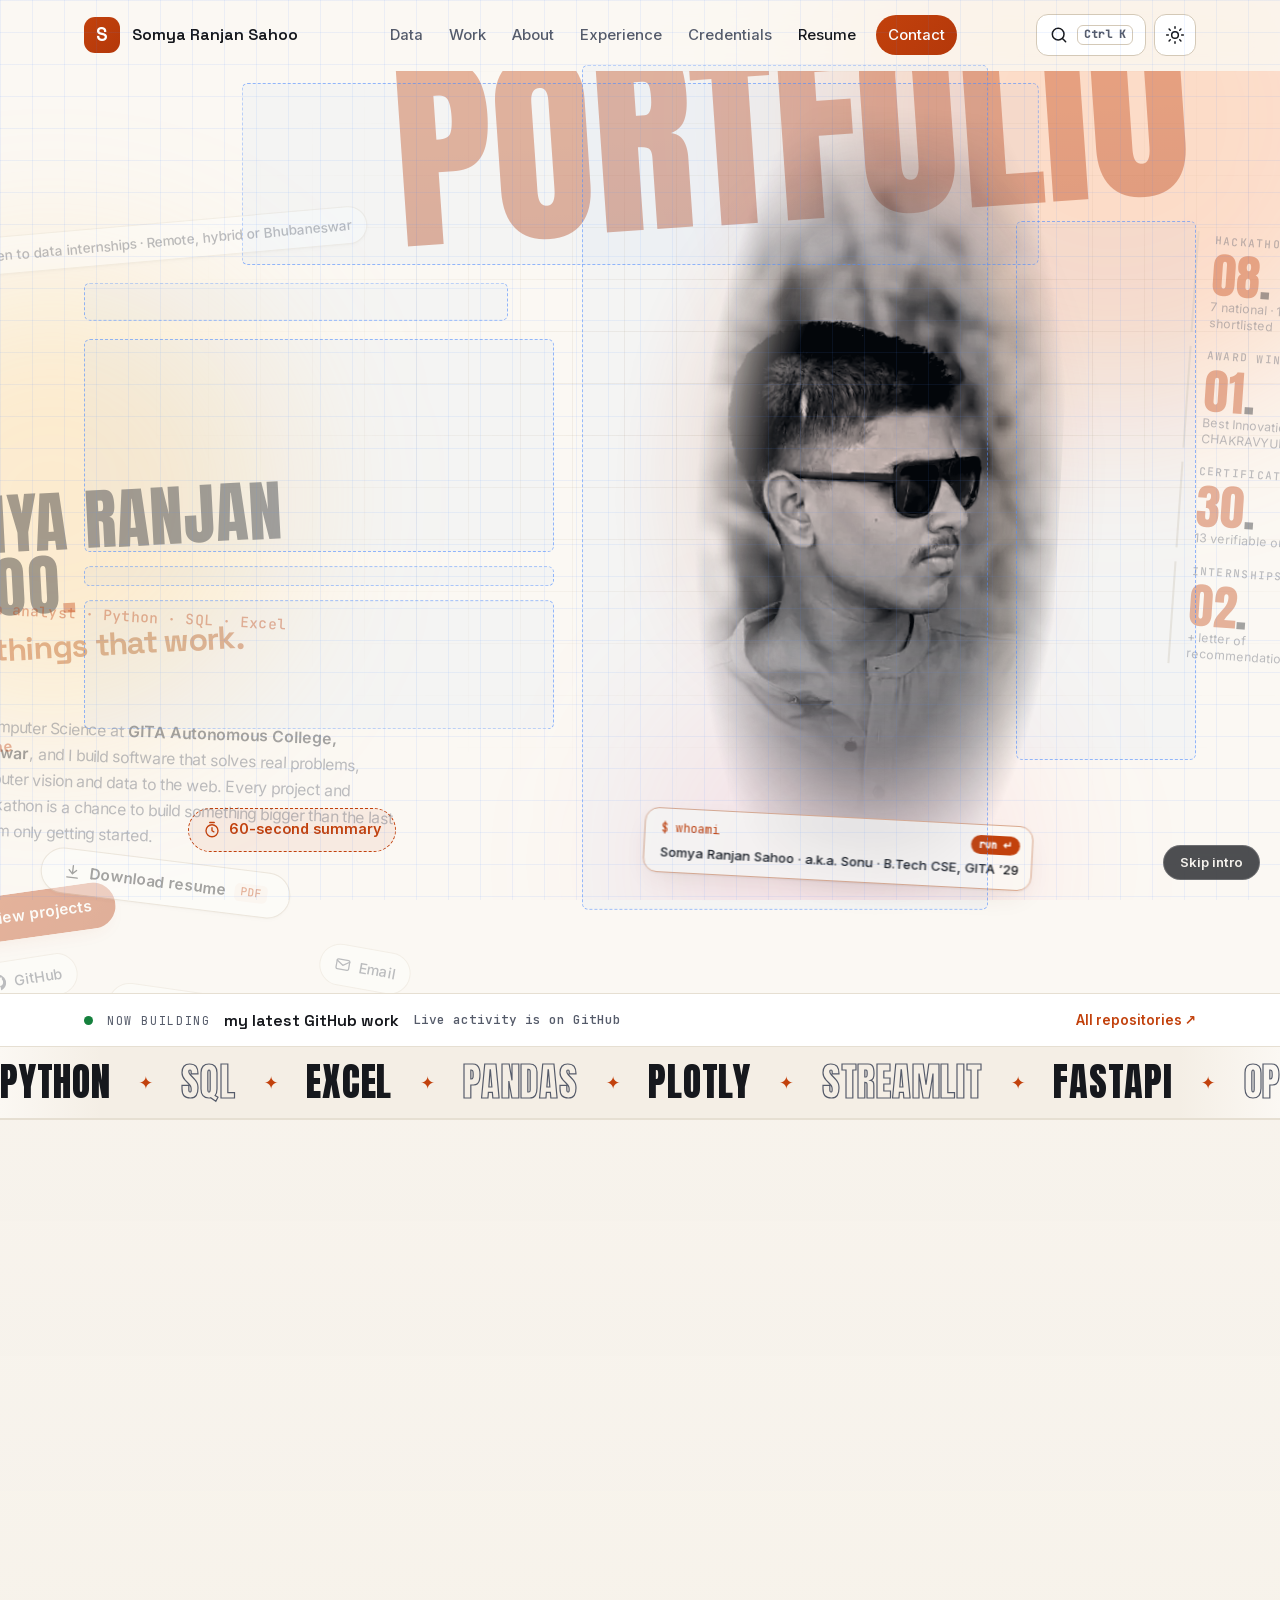
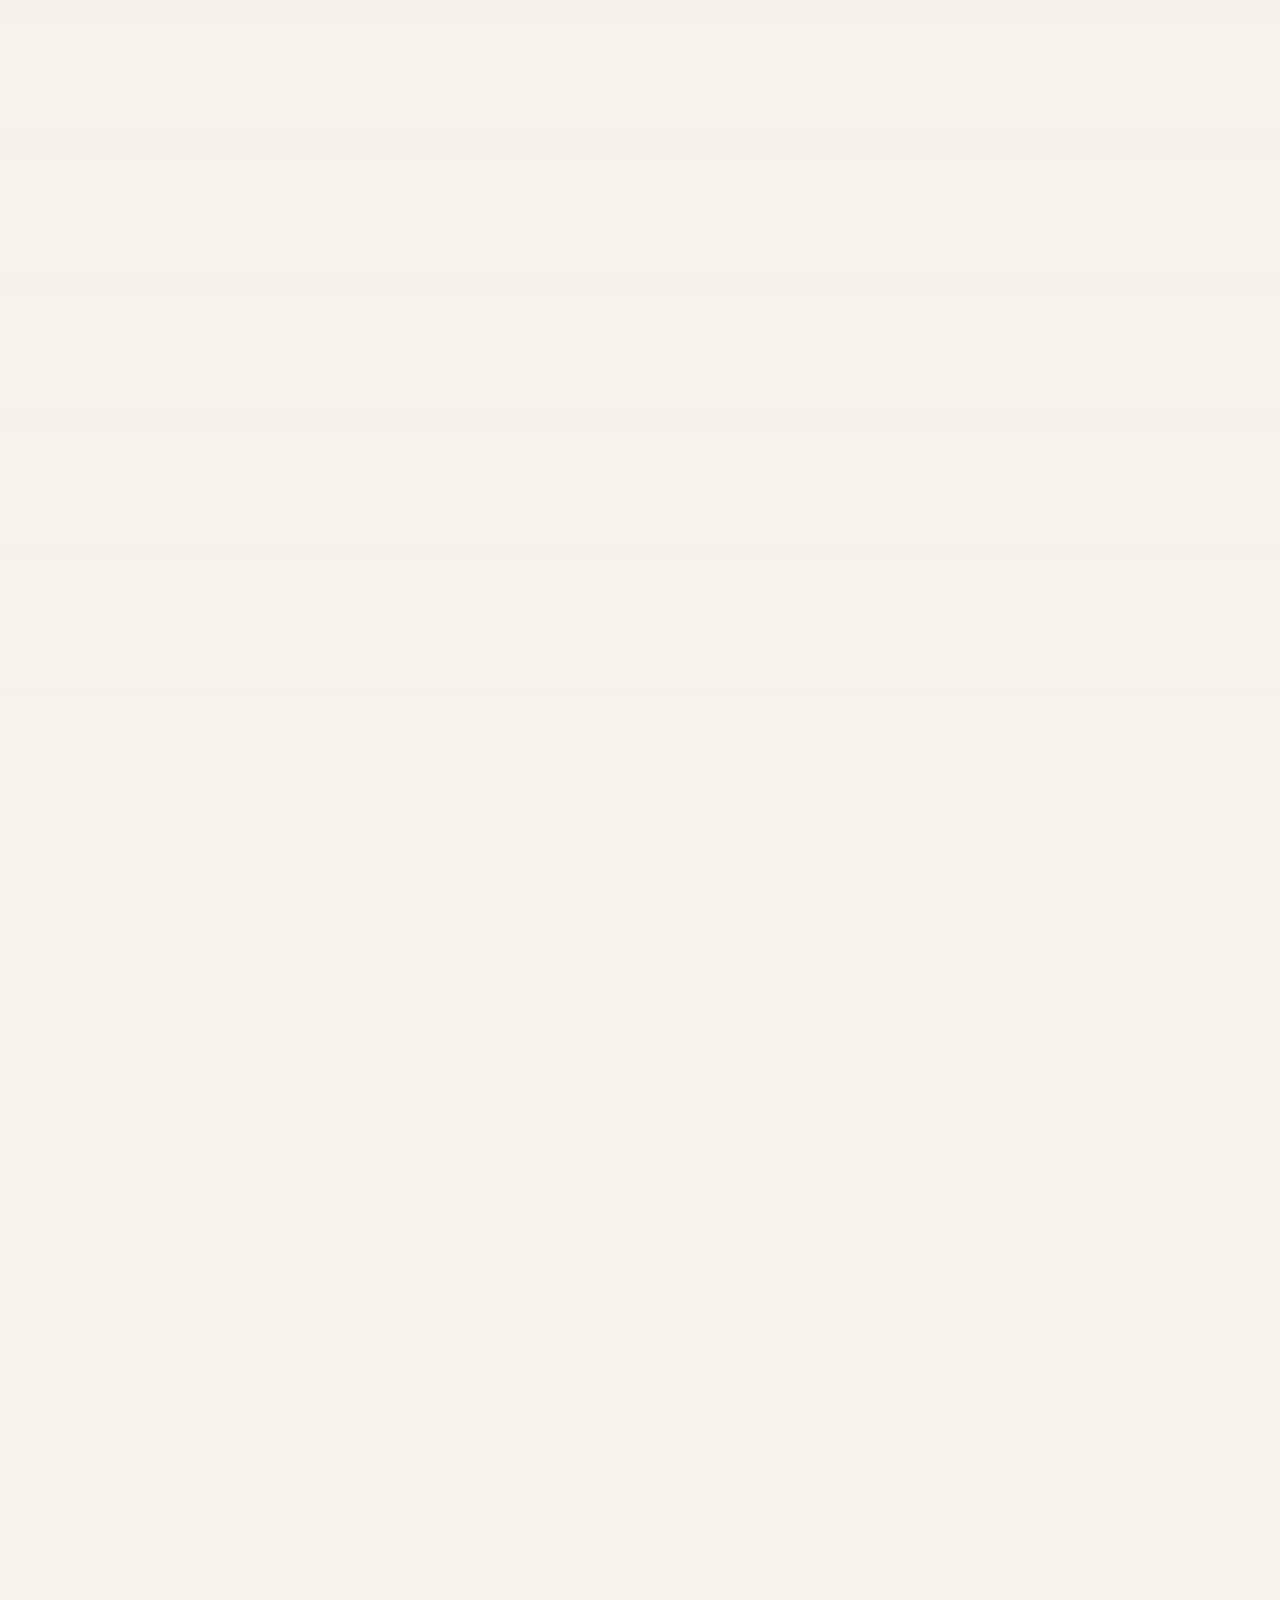
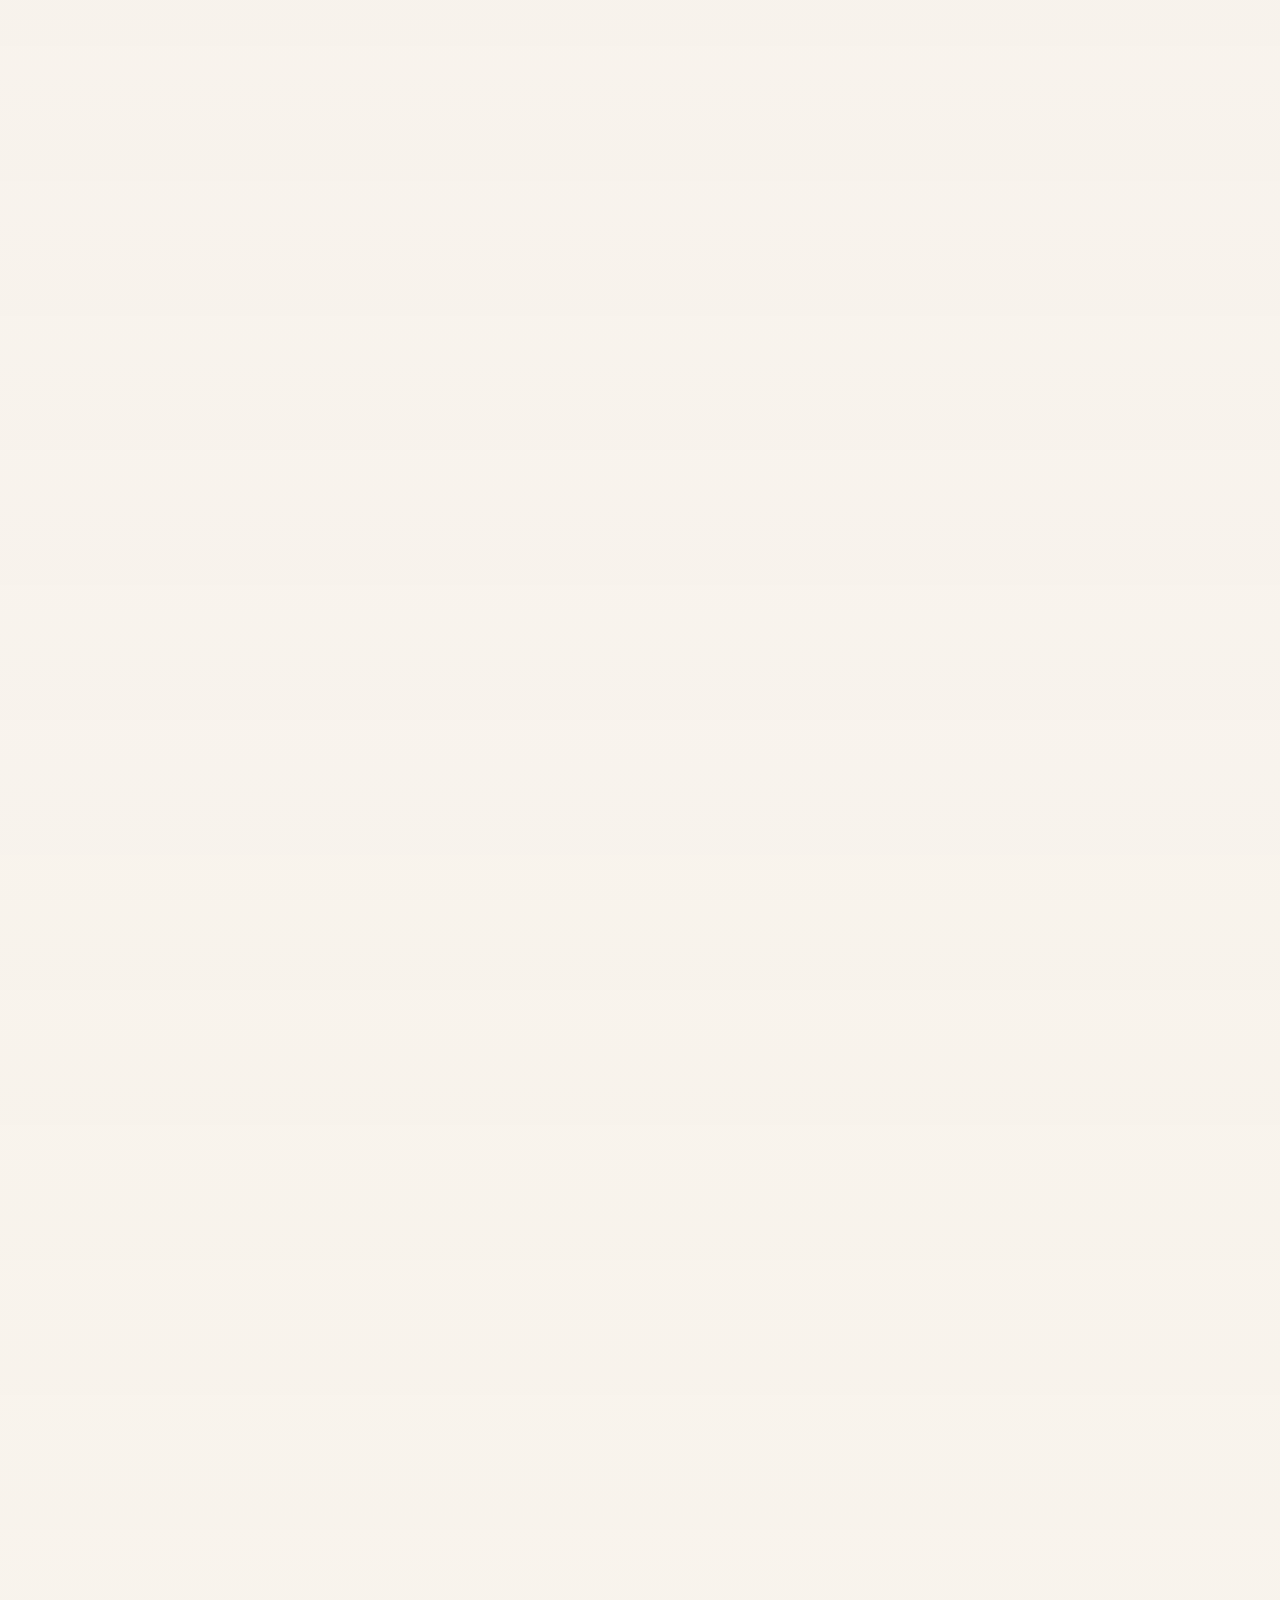
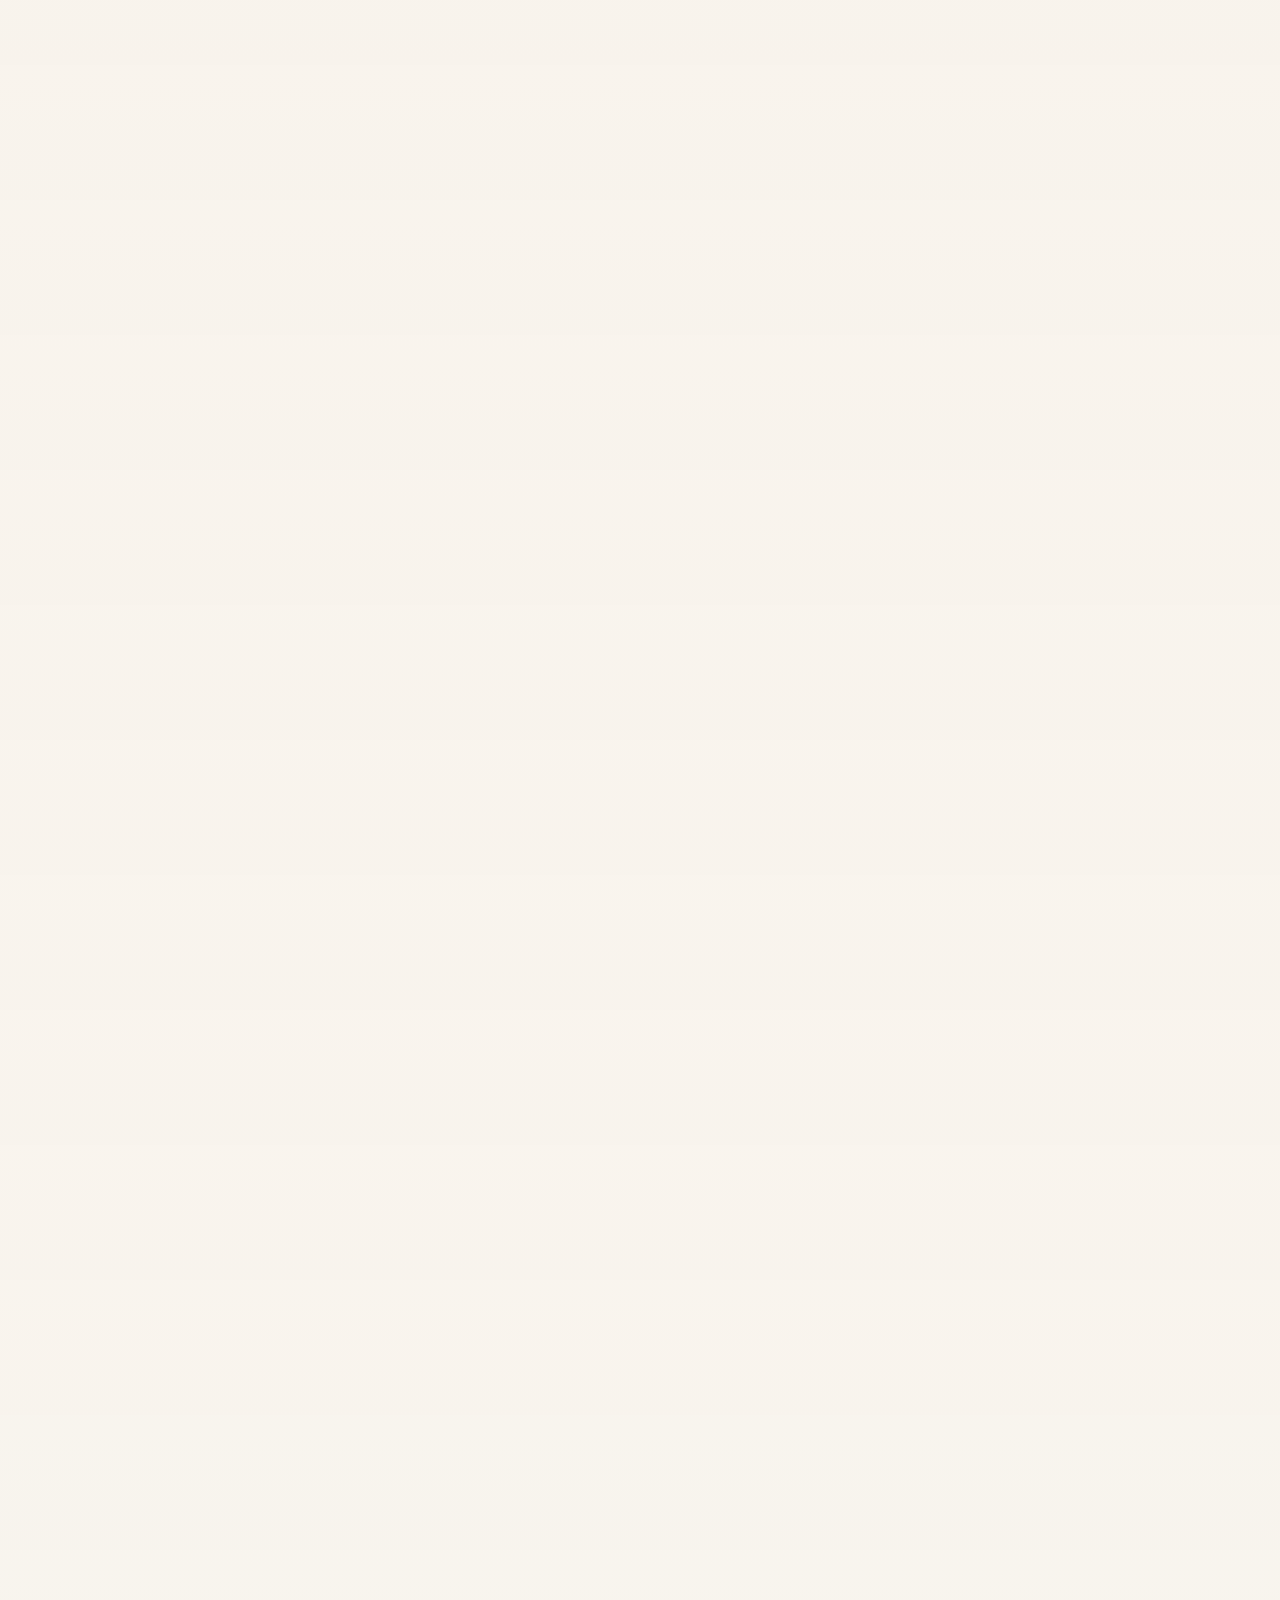
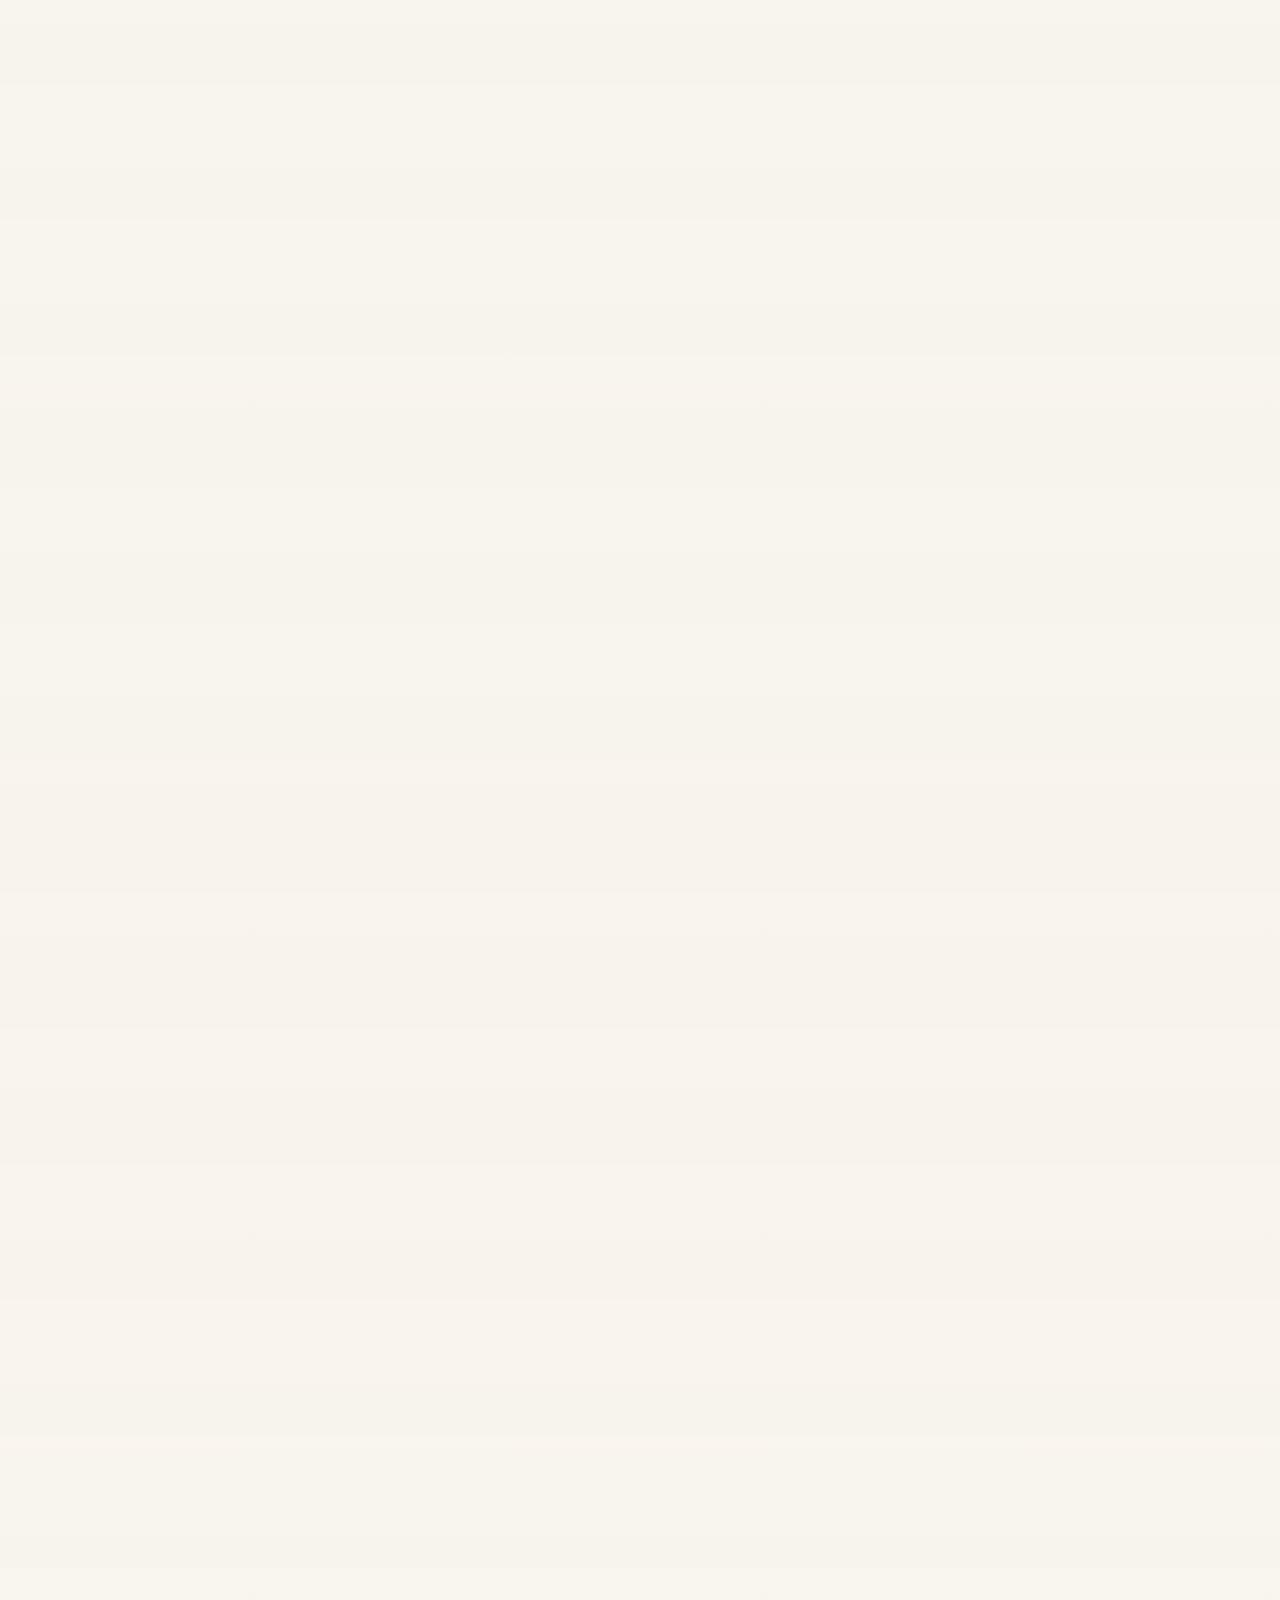
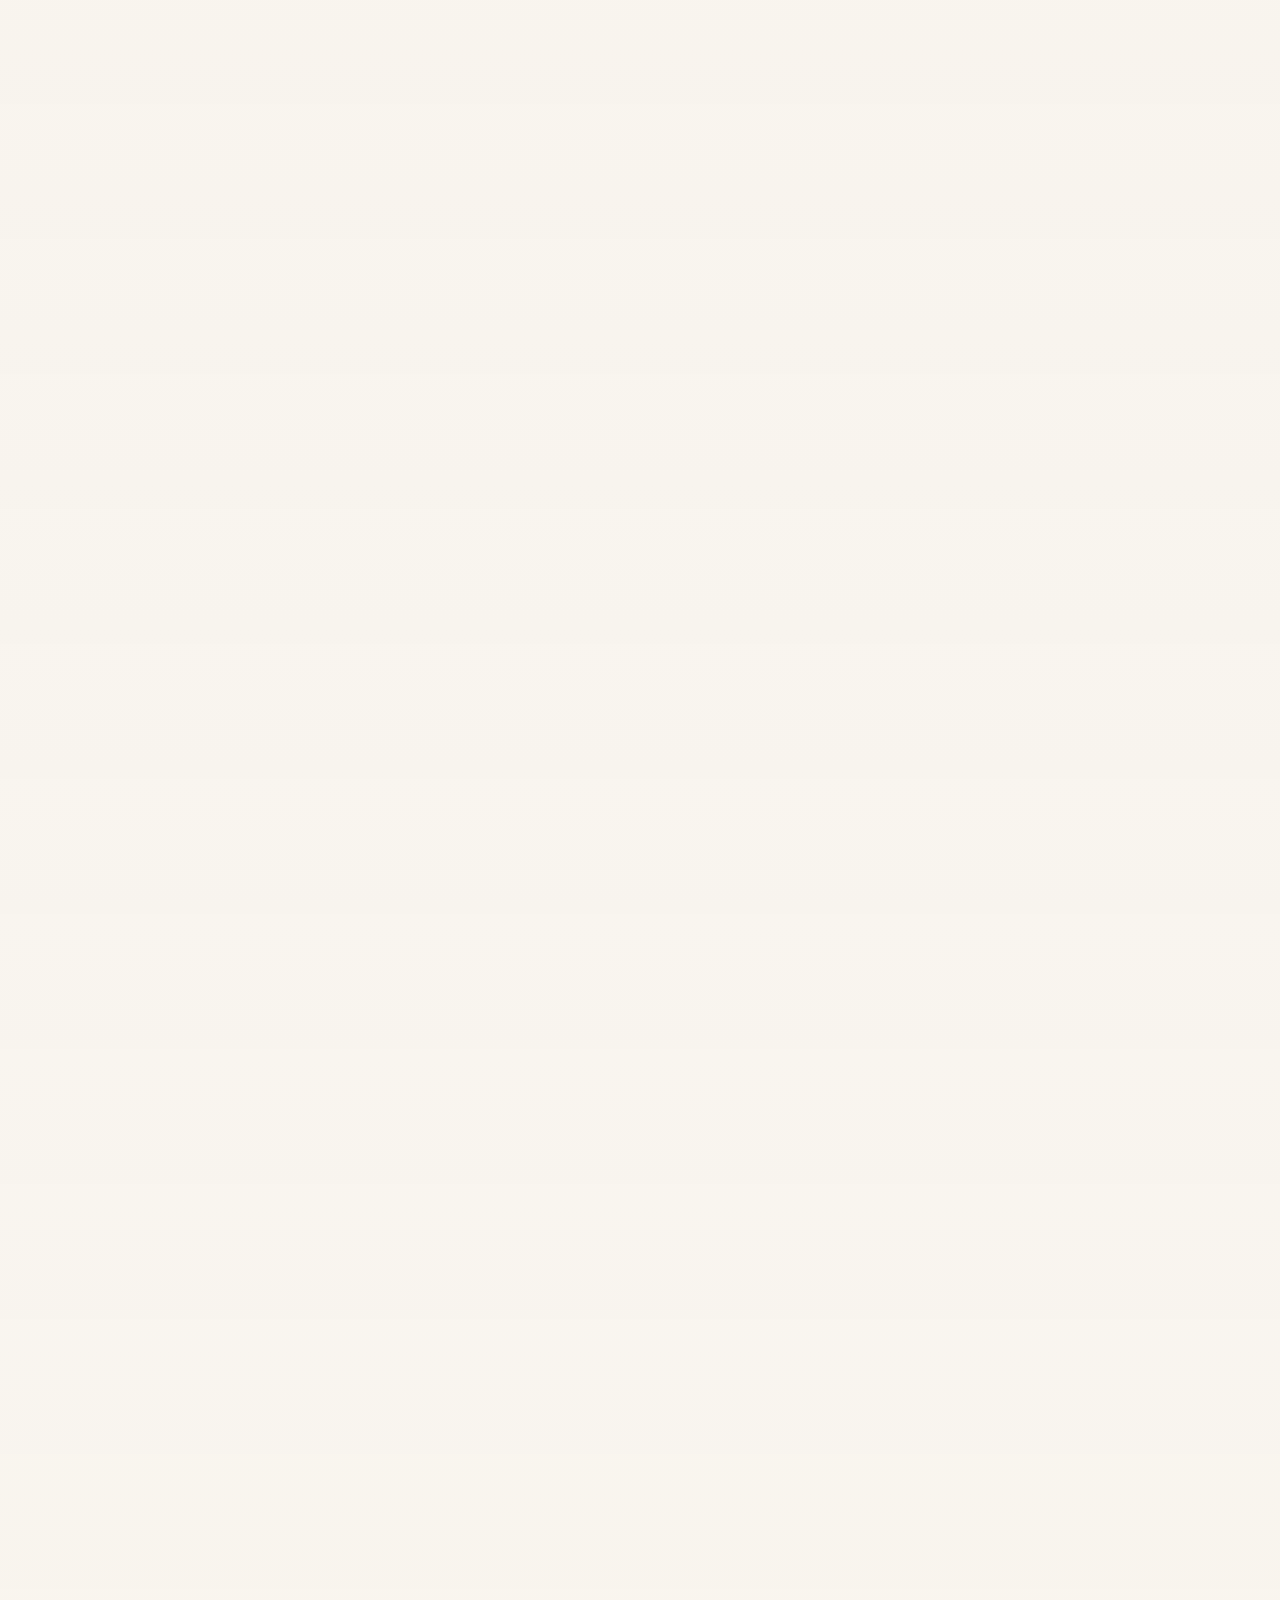
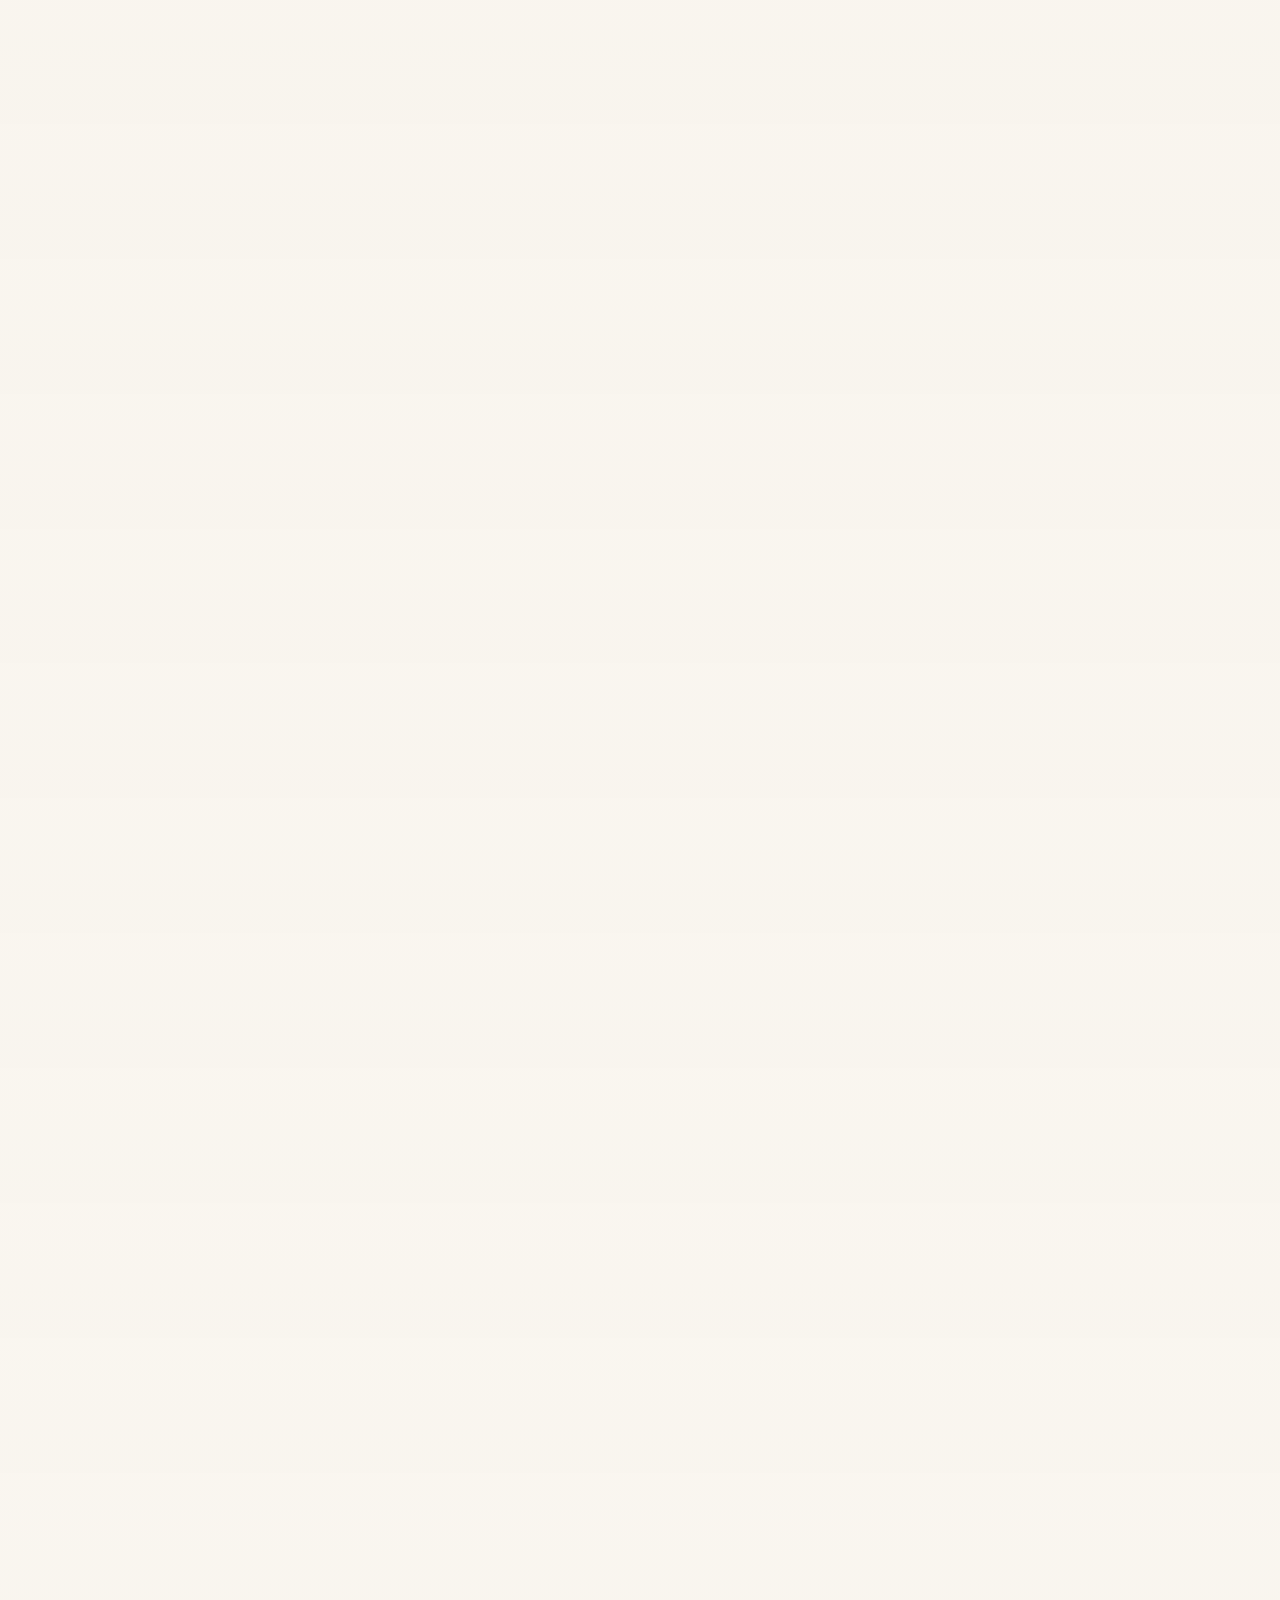
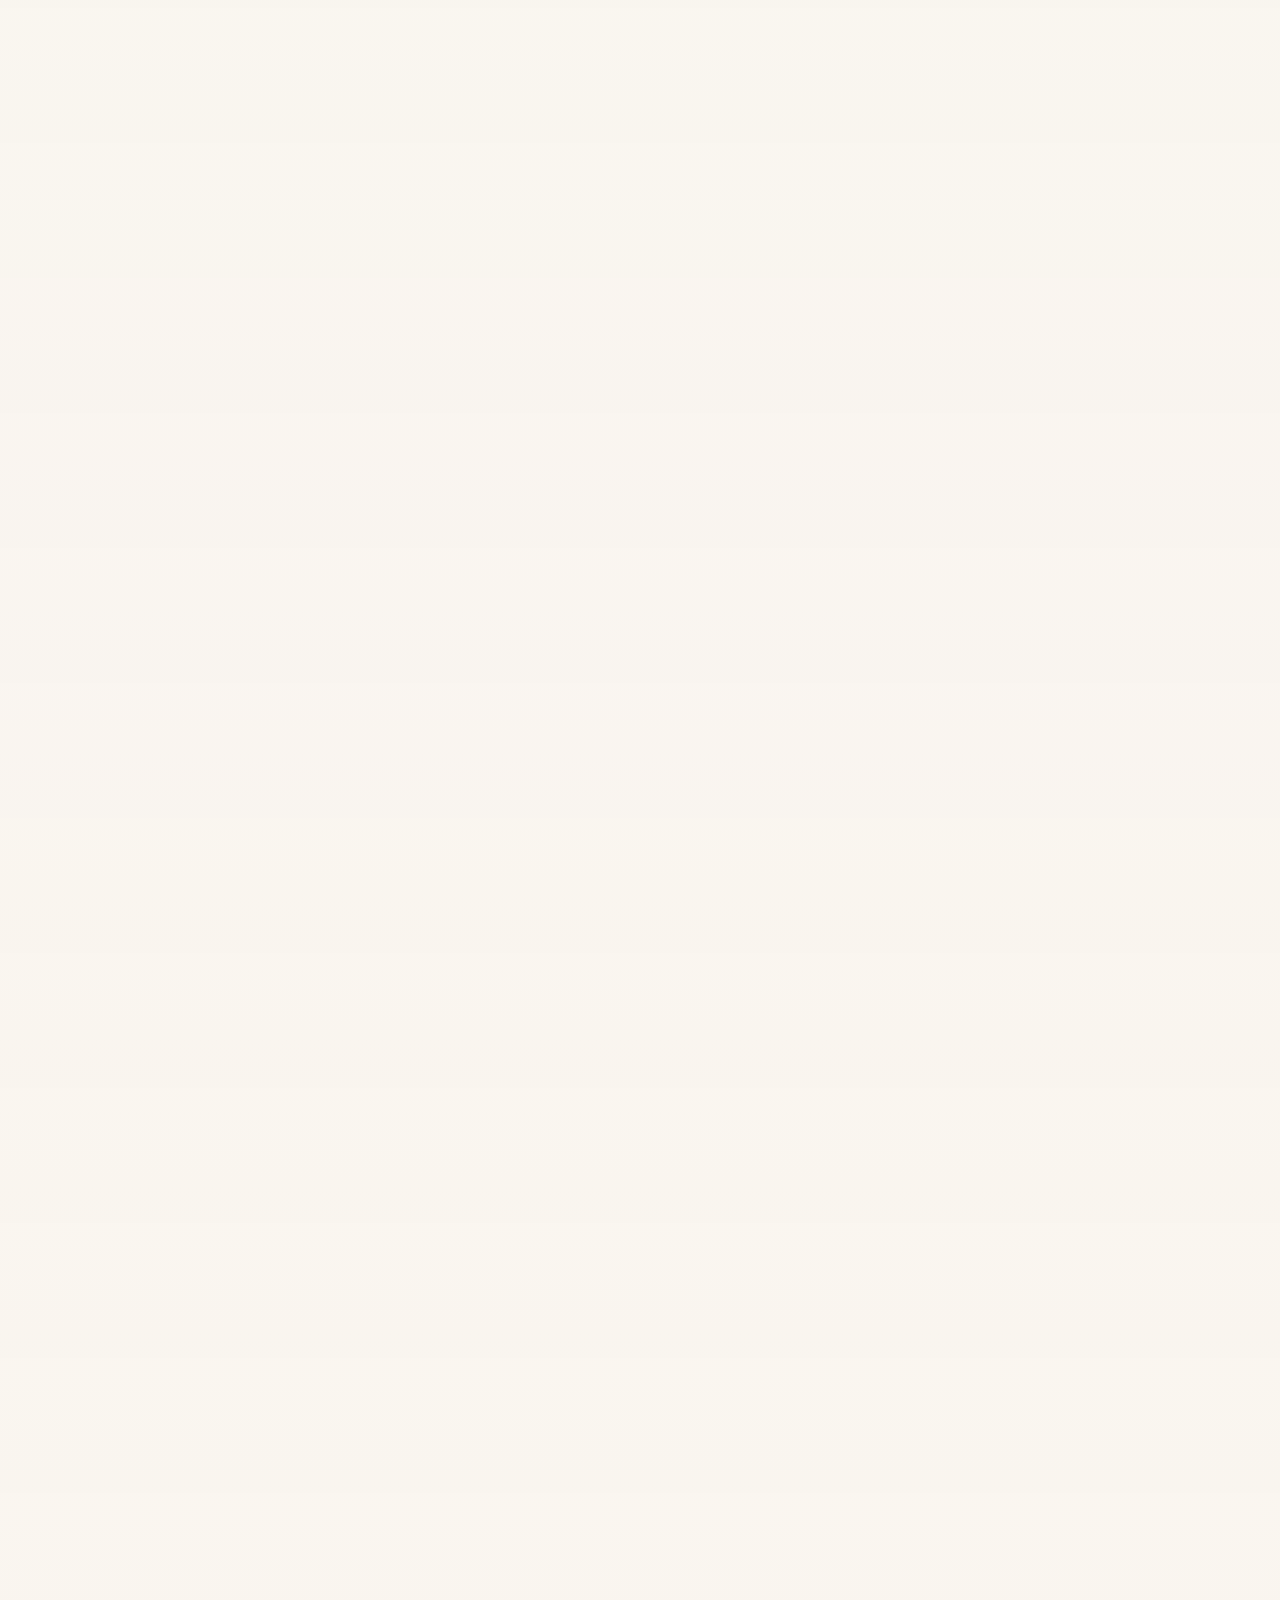
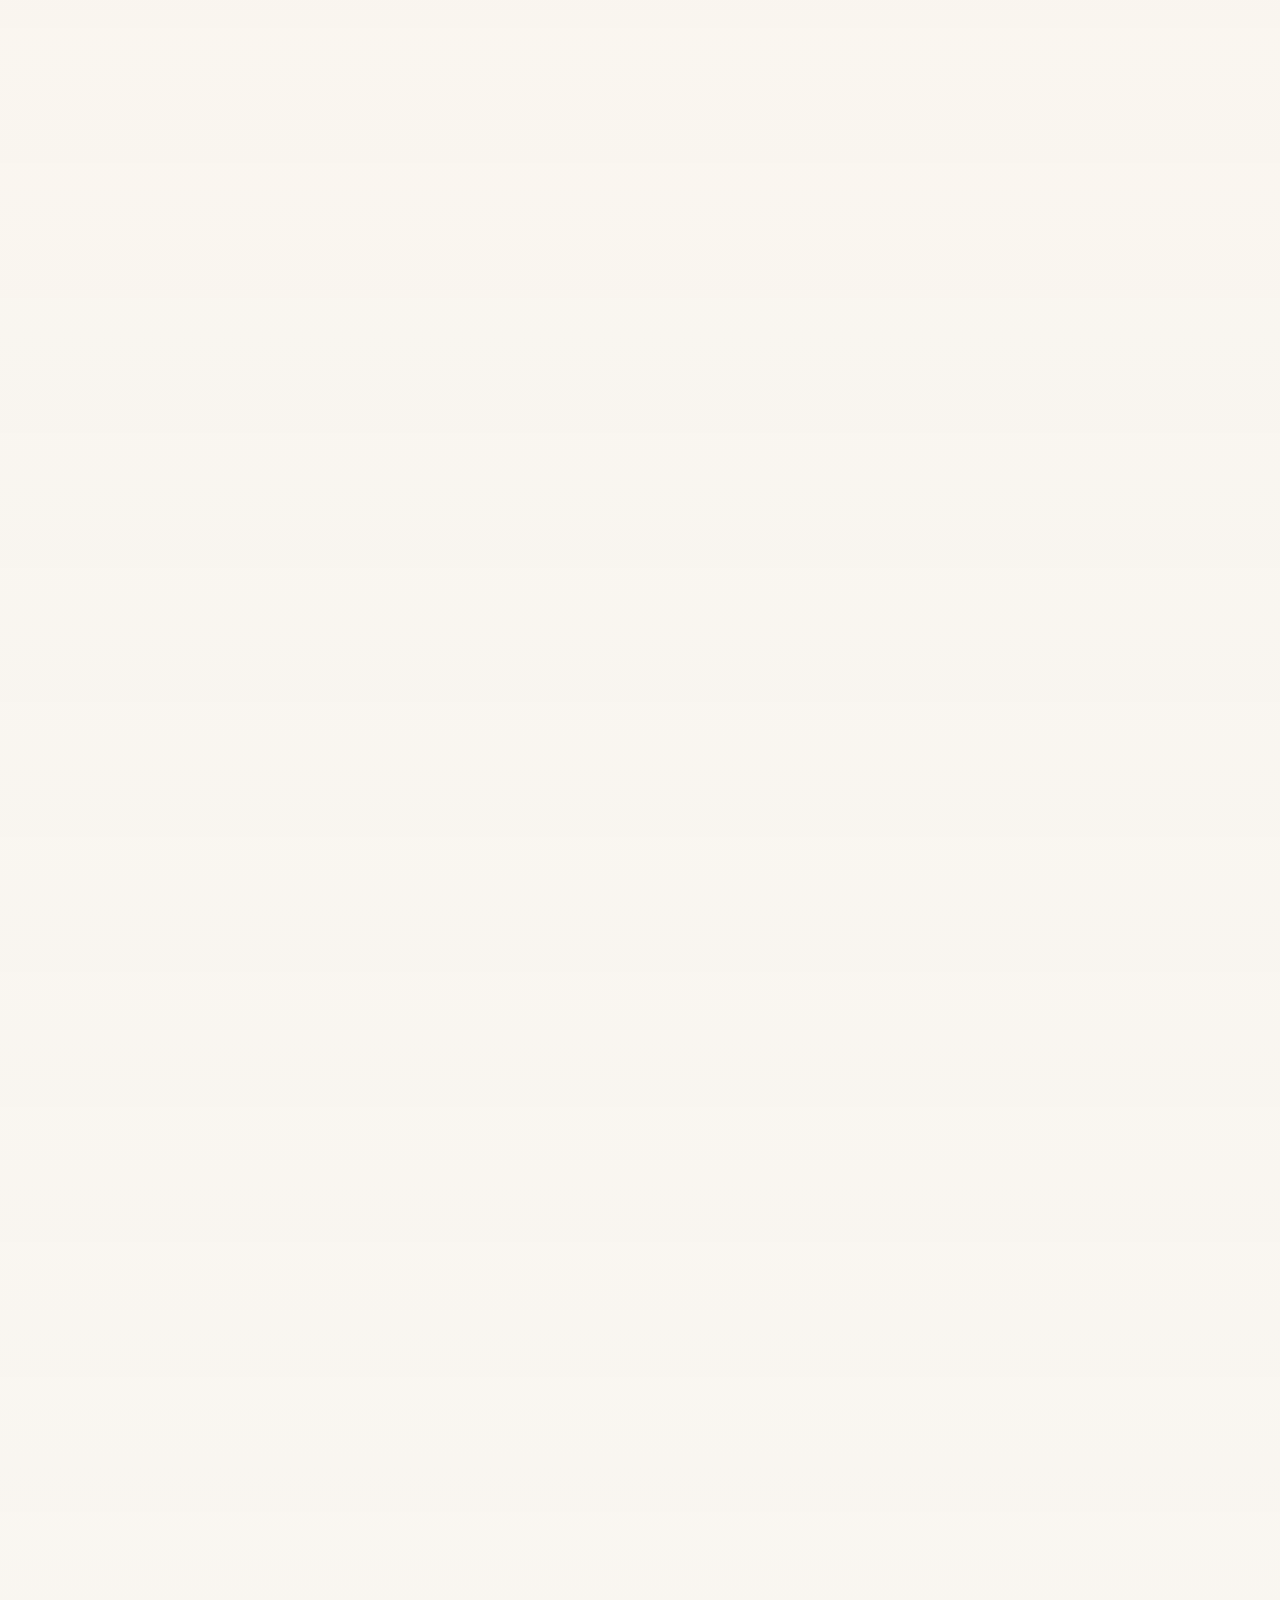
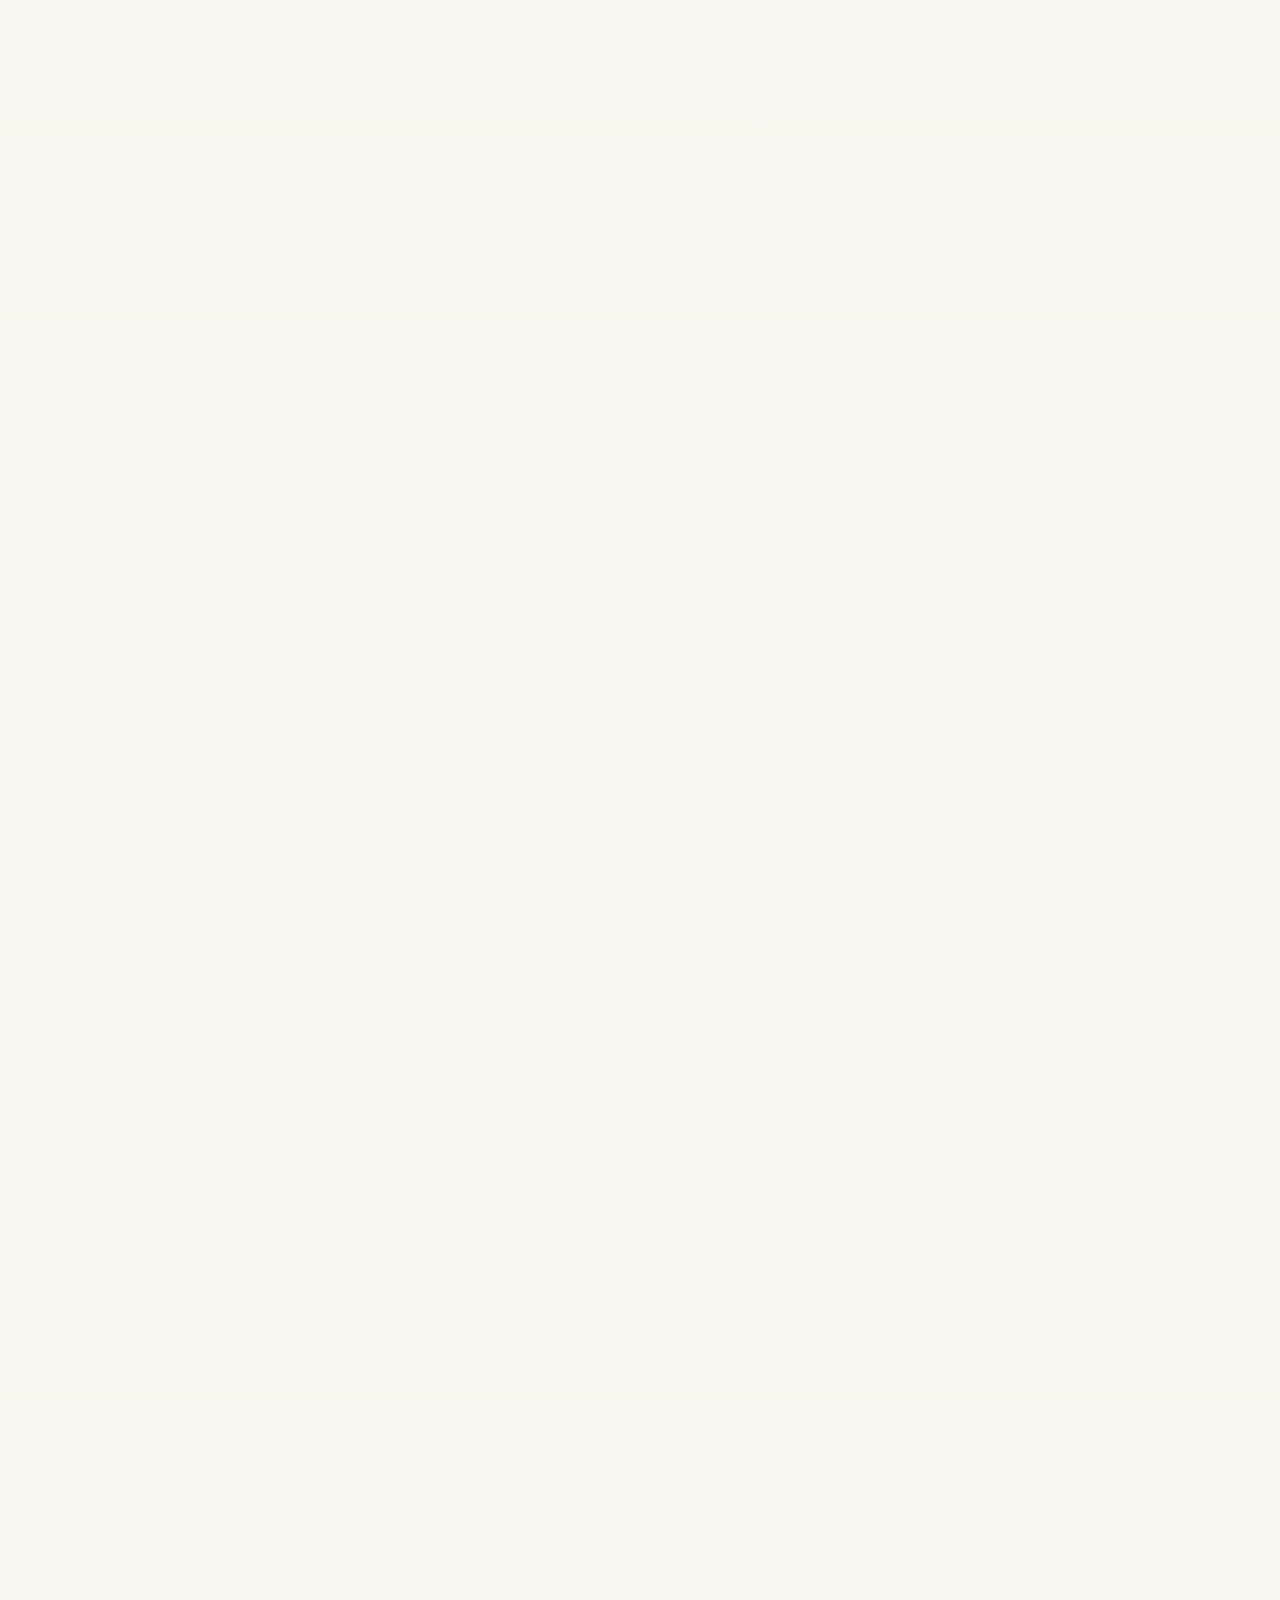
==== commit a56339bf: "Paint the first screen sooner: fonts start downloading from the head script instead of preloads Chro" ====
--- a/index.html
+++ b/index.html
@@ -2,7 +2,7 @@
 <html lang="en">
 <head>
   <meta charset="utf-8">
-  <meta http-equiv="Content-Security-Policy" content="default-src 'self'; script-src 'self' 'wasm-unsafe-eval' https://hcaptcha.com https://*.hcaptcha.com 'sha256-v4hv6ZfQVuRcMr7Sy1AnZH44LhtXQBidTsbVK5A6d98=' 'sha256-QTKUewccu4vymS6kCMDNSDtay0EPB0g5P4r34XDZfdQ='; style-src 'self' 'sha256-Icru9iI+Ml/fjcU/eu9B+s/yN4zPpXb0PztYgx0rugE=' https://hcaptcha.com https://*.hcaptcha.com; frame-src https://hcaptcha.com https://*.hcaptcha.com; font-src 'self'; img-src 'self' data:; connect-src 'self' https://formsubmit.co https://api.web3forms.com https://api.github.com https://hcaptcha.com https://*.hcaptcha.com; form-action 'self' https://formsubmit.co; base-uri 'self'; object-src 'none'; upgrade-insecure-requests">
+  <meta http-equiv="Content-Security-Policy" content="default-src 'self'; script-src 'self' 'wasm-unsafe-eval' https://hcaptcha.com https://*.hcaptcha.com 'sha256-CqLHPRhWTCQA8C1etdhPpBsBVn5eTljVigBX4MGMH00=' 'sha256-QTKUewccu4vymS6kCMDNSDtay0EPB0g5P4r34XDZfdQ='; style-src 'self' 'sha256-Icru9iI+Ml/fjcU/eu9B+s/yN4zPpXb0PztYgx0rugE=' https://hcaptcha.com https://*.hcaptcha.com; frame-src https://hcaptcha.com https://*.hcaptcha.com; font-src 'self'; img-src 'self' data:; connect-src 'self' https://formsubmit.co https://api.web3forms.com https://api.github.com https://hcaptcha.com https://*.hcaptcha.com; form-action 'self' https://formsubmit.co; base-uri 'self'; object-src 'none'; upgrade-insecure-requests">
   <meta name="referrer" content="strict-origin-when-cross-origin">
   <meta name="viewport" content="width=device-width, initial-scale=1">
   <title>Somya Ranjan Sahoo | Aspiring Data Analyst &amp; Developer</title>
@@ -38,16 +38,14 @@
   <link rel="me" href="https://www.linkedin.com/in/somya-ranjan-sahoo-109599312/">
 
   <link rel="preload" as="image" href="assets/img/profile-960.webp" imagesrcset="assets/img/profile-240.webp 240w, assets/img/profile-480.webp 480w, assets/img/profile-720.webp 720w, assets/img/profile-960.webp 960w, assets/img/profile-1504.webp 1504w" imagesizes="(max-width: 760px) 70vw, 420px" fetchpriority="high">
-  <link rel="preload" as="font" type="font/woff2" href="assets/fonts/anton.woff2" crossorigin>
-  <link rel="preload" as="font" type="font/woff2" href="assets/fonts/inter.woff2" crossorigin>
   <!-- Phones paint from the inline first-screen CSS; the full stylesheet loads alongside without blocking. Wider screens wait for it as usual. -->
   <style id="critical">@font-face{font-family:Anton;src:url(assets/fonts/anton.woff2) format("woff2");font-weight:400;font-display:swap}@font-face{font-family:Poster Fallback;src:local("Roboto"),local("Roboto-Regular"),local("Arial"),local("Helvetica");size-adjust:66%}@font-face{font-family:Caveat;src:url(assets/fonts/caveat.woff2) format("woff2");font-weight:600;font-display:swap}@font-face{font-family:Space Grotesk;src:url(assets/fonts/space-grotesk.woff2) format("woff2");font-weight:500 700;font-display:swap}@font-face{font-family:Space Grotesk;src:url(assets/fonts/space-grotesk-ext.woff2) format("woff2");font-weight:500 700;font-display:swap;unicode-range:U+20B9}@font-face{font-family:Inter;src:url(assets/fonts/inter.woff2) format("woff2");font-weight:400 600;font-display:swap}@font-face{font-family:Inter;src:url(assets/fonts/inter-ext.woff2) format("woff2");font-weight:400 600;font-display:swap;unicode-range:U+20B9}@font-face{font-family:JetBrains Mono;src:url(assets/fonts/jetbrains-mono.woff2) format("woff2");font-weight:400 500;font-display:swap}@media(max-width:760px){:root{--bg: #fbf8f3;--bg-alt: #f4eee5;--surface: #ffffff;--surface-2: #fdfaf6;--text: #16181d;--muted: #555b6a;--line: #e6dfd2;--line-strong: #d4c9b7;--accent: #c2410c;--accent-2: #b45309;--accent-fill: #c2410c;--accent-fill-2: #b4380a;--accent-ink: #ffffff;--accent-soft: rgba(194, 65, 12, .07);--accent-glow: rgba(194, 65, 12, .24);--ok: #15803d;--grid: rgba(120, 90, 50, .09);--blob-1: rgba(255, 140, 80, .26);--blob-2: rgba(255, 196, 92, .24);--blob-3: rgba(255, 110, 140, .12);--shadow-sm: 0 1px 2px rgba(60, 40, 20, .05), 0 2px 6px rgba(60, 40, 20, .04);--shadow: 0 1px 2px rgba(60, 40, 20, .05), 0 10px 30px -12px rgba(90, 50, 20, .16);--shadow-lg: 0 2px 4px rgba(60, 40, 20, .05), 0 22px 50px -20px rgba(120, 60, 20, .26);--nav-bg: rgba(251, 248, 243, .82);--badge-win: #854d0e;--badge-win-bg: rgba(202, 138, 4, .13);--badge-final: #6d28d9;--badge-final-bg: rgba(109, 40, 217, .1);--badge-sel: #0f766e;--badge-sel-bg: rgba(15, 118, 110, .1);--badge-part: #475569;--badge-part-bg: rgba(71, 85, 105, .1);--danger: #b91c1c;--font-display: "Space Grotesk", system-ui, sans-serif;--font-body: "Inter", system-ui, -apple-system, "Segoe UI", sans-serif;--font-mono: "JetBrains Mono", ui-monospace, Consolas, monospace;--radius: 16px;--wrap: 1160px;--ease: cubic-bezier(.22, 1, .36, 1);color-scheme:light}@media(prefers-color-scheme:dark){:root:not([data-theme=light]){--bg: #0b0d12;--bg-alt: #0f1219;--surface: #151922;--surface-2: #121620;--text: #ecebe6;--muted: #a0a5b3;--line: #242a36;--line-strong: #343c4b;--accent: #ff7a4d;--accent-2: #ffb44a;--accent-fill: #ff6a3d;--accent-fill-2: #ff8a3d;--accent-ink: #0b0d12;--accent-soft: rgba(255, 106, 61, .12);--accent-glow: rgba(255, 106, 61, .28);--ok: #3ddc84;--grid: rgba(255, 255, 255, .05);--blob-1: rgba(255, 106, 61, .18);--blob-2: rgba(255, 170, 60, .09);--blob-3: rgba(120, 90, 255, .11);--shadow-sm: 0 1px 2px rgba(0, 0, 0, .3);--shadow: 0 1px 2px rgba(0, 0, 0, .3), 0 16px 40px -16px rgba(0, 0, 0, .6);--shadow-lg: 0 2px 4px rgba(0, 0, 0, .3), 0 26px 60px -20px rgba(0, 0, 0, .75);--nav-bg: rgba(11, 13, 18, .76);--badge-win: #fcd34d;--badge-win-bg: rgba(252, 211, 77, .14);--badge-final: #c4b5fd;--badge-final-bg: rgba(196, 181, 253, .14);--badge-sel: #5eead4;--badge-sel-bg: rgba(94, 234, 212, .12);--badge-part: #cbd5e1;--badge-part-bg: rgba(203, 213, 225, .12);--danger: #f87171;color-scheme:dark}}*,*:before,*:after{box-sizing:border-box}html{scroll-padding-top:84px}body{margin:0;background:var(--bg);color:var(--text);font:400 16px/1.65 var(--font-body);-webkit-font-smoothing:antialiased;overflow-x:hidden}img{max-width:100%;height:auto;display:block}a{color:inherit}h1,h2,h3{font-family:var(--font-display);line-height:1.15;margin:0;letter-spacing:-.02em}p{margin:0 0 1em}ul,ol{margin:0;padding:0;list-style:none}svg{width:20px;height:20px;fill:none;stroke:currentColor;stroke-width:1.8;stroke-linecap:round;stroke-linejoin:round;flex:none}::selection{background:var(--accent-fill);color:var(--accent-ink)}:focus-visible{outline:3px solid var(--accent);outline-offset:3px;border-radius:6px}.wrap{width:100%;max-width:var(--wrap);margin:0 auto;padding:0 24px}.mono{font-family:var(--font-mono);font-size:.82rem;letter-spacing:0}.sr-only{position:absolute;width:1px;height:1px;padding:0;margin:-1px;overflow:hidden;clip:rect(0 0 0 0);white-space:nowrap;border:0}.grad{background:linear-gradient(100deg,var(--accent) 0%,var(--accent-2) 50%,var(--accent) 100%);-webkit-background-clip:text;background-clip:text;color:transparent}.skip{position:absolute;left:-999px;top:8px;background:var(--accent-fill);color:var(--accent-ink);padding:10px 16px;border-radius:8px;z-index:100;font-weight:600}.skip:focus{left:8px}.ambient{position:fixed;inset:0;z-index:-1;pointer-events:none;overflow:hidden}.ambient span{position:absolute;border-radius:50%;filter:blur(80px)}.ambient span:nth-child(1){width:46vw;height:46vw;top:-14vw;right:-10vw;background:var(--blob-1)}.ambient span:nth-child(2){width:36vw;height:36vw;top:30vh;left:-14vw;background:var(--blob-2)}.ambient span:nth-child(3){width:30vw;height:30vw;bottom:-12vw;right:20vw;background:var(--blob-3)}.progress{position:fixed;top:0;left:0;right:0;height:3px;z-index:70;pointer-events:none;background:linear-gradient(90deg,var(--accent-fill),var(--accent-2));transform-origin:0 50%;transform:scaleX(0)}.btn{position:relative;overflow:hidden;isolation:isolate;display:inline-flex;align-items:center;justify-content:center;gap:8px;min-height:46px;padding:12px 22px;border-radius:999px;border:1px solid transparent;font:600 .95rem/1 var(--font-body);text-decoration:none;cursor:pointer;transition:transform .3s var(--ease),box-shadow .3s ease,background .25s ease,border-color .25s ease,color .25s ease}.btn svg{width:18px;height:18px}.btn--primary{background:linear-gradient(135deg,var(--accent-fill),var(--accent-fill-2));color:var(--accent-ink);box-shadow:0 8px 22px -10px var(--accent-glow)}.btn--primary:after{content:"";position:absolute;inset:0;z-index:-1;background:linear-gradient(110deg,transparent 30%,rgba(255,255,255,.35) 50%,transparent 70%);transform:translate(-120%);transition:transform .7s var(--ease)}.btn--primary:hover{transform:translateY(-2px);box-shadow:0 14px 30px -10px var(--accent-glow)}.btn--primary:hover:after{transform:translate(120%)}.btn--ghost{background:var(--surface);color:var(--text);border-color:var(--line-strong);box-shadow:var(--shadow-sm)}.btn--ghost:hover{transform:translateY(-2px);border-color:var(--accent);color:var(--accent)}.btn:active{transform:translateY(0) scale(.98)}.btn__meta{font:500 .7rem/1 var(--font-mono);padding:3px 6px;border-radius:5px;background:var(--accent-soft);color:var(--accent)}.link{color:var(--accent);text-decoration:underline;text-decoration-color:transparent;text-underline-offset:4px;text-decoration-thickness:1.5px;font-weight:600;font-size:.92rem;transition:text-decoration-color .25s ease}.link:hover{text-decoration-color:currentColor}.icon-btn{width:42px;height:42px;display:inline-grid;place-items:center;border-radius:12px;border:1px solid var(--line-strong);background:var(--surface);color:var(--text);cursor:pointer;transition:border-color .2s ease,color .2s ease}.icon-btn:hover{border-color:var(--accent);color:var(--accent)}.nav{position:sticky;top:0;z-index:50;background:var(--nav-bg);backdrop-filter:saturate(1.5) blur(14px);-webkit-backdrop-filter:saturate(1.5) blur(14px);border-bottom:1px solid transparent;transition:border-color .3s ease,box-shadow .3s ease}.nav__inner{display:flex;align-items:center;justify-content:space-between;height:70px;gap:16px;transition:height .3s var(--ease)}.brand{display:flex;align-items:center;gap:12px;text-decoration:none;font-weight:600}.brand__mark{width:36px;height:36px;border-radius:11px;display:grid;place-items:center;background:linear-gradient(135deg,var(--accent-fill),var(--accent-fill-2));color:var(--accent-ink);font:700 1.15rem/1 var(--font-display);transition:transform .4s var(--ease),border-radius .4s ease}.brand:hover .brand__mark{transform:rotate(-8deg);border-radius:50%}.brand__name{font-family:var(--font-display)}.brand:hover .brand__name{color:var(--accent)}.nav__links{display:flex;align-items:center;gap:2px}.nav__links a{text-decoration:none;padding:8px 12px;border-radius:999px;color:var(--muted);font-weight:500;font-size:.93rem;transition:color .2s ease,background .2s ease}.nav__links a:hover{color:var(--text);background:var(--accent-soft)}.nav__links .nav__resume{color:var(--text)}.nav__links .nav__cta{color:var(--accent-ink);background:linear-gradient(135deg,var(--accent-fill),var(--accent-fill-2));margin-left:6px}.nav__links .nav__cta:hover,.nav__links .nav__cta.active{color:var(--accent-ink);background:linear-gradient(135deg,var(--accent-fill),var(--accent-fill-2));filter:brightness(1.06)}.nav__tools{display:flex;gap:8px}.menu-btn,.i-moon{display:none}@media(prefers-color-scheme:dark){:root:not([data-theme=light]) .i-sun{display:none}:root:not([data-theme=light]) .i-moon{display:block}}.hero{padding:80px 0 60px;position:relative}.hero:before{content:"";position:absolute;inset:0;z-index:-1;pointer-events:none;background-image:linear-gradient(var(--grid) 1px,transparent 1px),linear-gradient(90deg,var(--grid) 1px,transparent 1px);background-size:52px 52px;mask-image:radial-gradient(ellipse 75% 65% at 65% 35%,#000 15%,transparent 72%);-webkit-mask-image:radial-gradient(ellipse 75% 65% at 65% 35%,#000 15%,transparent 72%)}.status{display:inline-flex;align-items:center;gap:10px;padding:7px 15px;border-radius:999px;border:1px solid var(--line);background:var(--surface);font-size:.85rem;font-weight:500;color:var(--muted);margin-bottom:18px;box-shadow:var(--shadow-sm)}.dot{position:relative;width:8px;height:8px;border-radius:50%;background:var(--ok)}.dot:after{content:"";position:absolute;inset:-4px;border-radius:50%;border:2px solid var(--ok);opacity:0}.role{font:500 .9rem/1.4 var(--font-mono);color:var(--accent);margin-bottom:14px;letter-spacing:.01em}.hero h1{font-size:clamp(2.4rem,5.6vw,4.2rem);margin-bottom:22px;letter-spacing:-.035em}.hero h1 .line{display:block}.lede{font-size:1.1rem;color:var(--muted);max-width:60ch}.lede strong{color:var(--text);font-weight:600}.hero__cta{display:flex;flex-wrap:wrap;align-items:center;gap:12px 14px;margin:30px 0 26px}.hero__contact{margin-left:4px}.socials{display:flex;flex-wrap:wrap;gap:10px}.socials a{display:inline-flex;align-items:center;gap:8px;text-decoration:none;color:var(--muted);font-weight:500;font-size:.9rem;padding:8px 14px;border-radius:999px;border:1px solid var(--line);background:var(--surface);transition:color .2s ease,border-color .2s ease,transform .3s var(--ease)}.socials a:hover{color:var(--accent);border-color:var(--accent);transform:translateY(-2px)}.socials svg{width:17px;height:17px}@media(prefers-reduced-motion:no-preference){html{scroll-behavior:smooth}.js .enter{opacity:0;transform:translateY(18px);animation:enter .8s var(--ease) forwards}.js .d1{animation-delay:.05s}.js .d2{animation-delay:.15s}.js .d3{animation-delay:.27s}.js .d4{animation-delay:.38s}.js .d5{animation-delay:.48s}.js .d6{animation-delay:.58s}.dot:after{animation:ping 2.2s cubic-bezier(0,0,.2,1) infinite}.ambient span:nth-child(1){animation:drift1 24s ease-in-out infinite alternate}.ambient span:nth-child(2){animation:drift2 28s ease-in-out infinite alternate}}@media(prefers-reduced-motion:reduce){.lift,.lift:hover,.btn:hover,.socials a:hover,.to-top:hover{transform:none!important}}@media(max-width:1100px){.nav__links a{padding:8px 9px;font-size:.9rem}}@media(max-width:960px){.menu-btn{display:inline-grid}.nav__links{position:absolute;top:100%;left:0;right:0;flex-direction:column;align-items:stretch;gap:2px;padding:10px 16px 18px;background:var(--bg);border-bottom:1px solid var(--line);box-shadow:0 20px 40px -20px #00000059;opacity:0;visibility:hidden;transform:translateY(-8px);transition:opacity .2s ease,transform .3s var(--ease),visibility 0s linear .2s}.nav__links a{padding:13px 12px;border-radius:12px;font-size:1rem}.nav__links .nav__cta{margin:8px 0 0;text-align:center}}.ambient span{animation:none!important;filter:blur(60px)}.nav{backdrop-filter:none;-webkit-backdrop-filter:none;background:var(--bg)}.wrap{padding:0 16px}.brand__name{font-size:.98rem}.hero{padding:36px 0 44px}.hero__cta .btn{flex:1 1 auto}@media(max-width:420px){.nav__tools{gap:4px}.nav__tools .icon-btn{width:44px;height:44px}.brand{gap:9px}.brand__name{font-size:.92rem}}a,button,summary,label,.filter{touch-action:manipulation}h1,h2,h3{text-wrap:balance}p,li,dd{text-wrap:pretty}.icon-btn:active,.filter:active,.to-top:active{transform:scale(.94)}.icon-btn,.filter{transition:transform .12s ease,border-color .2s ease,color .2s ease,background .2s ease}@media(pointer:coarse){.more .link,.case__links .link,.card>.link,.cert-list li>.link,.contact__links a,.footer__links a,.hero__contact,.about__evidence .link,.email-box__addr,.mini a,.section__head--row>.link{display:inline-flex;align-items:center;min-height:44px}}@media(max-width:380px){.nav__tools{gap:2px}.brand{gap:8px}.brand__name{font-size:.84rem}}@media(max-width:340px){.brand__name{display:none}}.stage{--word: clamp(4.4rem, 17vw, 15rem);position:relative;padding:0 0 84px;overflow:hidden;min-height:min(calc(100svh - 70px),1040px)}.stage__word{position:absolute;left:50%;top:18px;z-index:0;display:flex;white-space:nowrap;transform:translate(-50%,var(--py, 0px));font:700 var(--word)/.82 var(--font-display);letter-spacing:-.05em;pointer-events:none;user-select:none}.stage__word span{display:inline-block;background:linear-gradient(180deg,var(--accent-fill) 20%,var(--accent-fill-2) 100%);-webkit-background-clip:text;background-clip:text;color:transparent}.stage__grid{position:relative;z-index:1;display:grid;align-items:end;grid-template-columns:minmax(0,1.1fr) minmax(0,.95fr) 180px;gap:28px}.stage__text{padding-top:calc(var(--word) * .82 + 54px)}.stage h1{font-size:inherit;margin:0 0 14px;letter-spacing:normal}.stage__hello{display:block;font:500 clamp(1.1rem,1.8vw,1.45rem)/1.2 var(--font-display);color:var(--muted);margin-bottom:6px}.stage__name{display:block;font:700 clamp(2.2rem,4.3vw,3.7rem)/1 var(--font-display);letter-spacing:-.04em;text-transform:uppercase}.stage h1 .line.grad{display:block;margin-top:12px;font-size:clamp(1.35rem,2.5vw,2.1rem);letter-spacing:-.02em}.stage .role{margin:0 0 14px}@media(max-width:480px){.stage .role{font-size:clamp(.68rem,3.45vw,.9rem);letter-spacing:0}}.stage .lede{font-size:1.02rem;max-width:54ch}.stage .hero__cta{margin:24px 0 20px}.stage__portrait{position:relative;margin:0;height:clamp(440px,62vw,720px);align-self:end}.stage__portrait img{position:relative;z-index:1;width:100%;height:100%;object-fit:cover;object-position:50% 30%;-webkit-mask-image:linear-gradient(to bottom,#000 68%,transparent 98%),radial-gradient(ellipse 72% 80% at 50% 40%,#000 52%,transparent 82%);-webkit-mask-composite:source-in;mask-image:linear-gradient(to bottom,#000 68%,transparent 98%),radial-gradient(ellipse 72% 80% at 50% 40%,#000 52%,transparent 82%);mask-composite:intersect}.stage__glow{position:absolute;inset:12% 8% 6%;z-index:0;border-radius:50%;background:radial-gradient(circle at 50% 40%,var(--accent-glow),transparent 68%);filter:blur(30px)}.stage__tag{position:absolute;z-index:2;left:50%;bottom:7%;transform:translate(-50%);width:max-content;max-width:94%;padding:9px 14px;border-radius:999px;font-size:.8rem;text-align:center;background:var(--nav-bg);border:1px solid var(--line);box-shadow:var(--shadow);backdrop-filter:blur(10px);-webkit-backdrop-filter:blur(10px)}.stage__tag .mono{color:var(--accent);margin-right:6px}@media(max-width:1100px){.stage__tag{width:auto;left:8px;right:8px;transform:none;max-width:none}.stage__tag *{min-width:0;white-space:normal}}.stage__rail{margin:0;display:grid;gap:14px;align-self:center;padding-top:calc(var(--word) * .5)}.stage__rail>div{padding:2px 0 2px 16px;border-left:2px solid var(--line-strong);transition:border-color .3s ease}.stage__rail>div:hover{border-color:var(--accent-fill)}.stage__rail dt{font:500 .68rem/1.2 var(--font-mono);text-transform:uppercase;letter-spacing:.12em;color:var(--muted)}.stage__rail dd{margin:0}.stage__rail .count{display:block;font:700 2.6rem/1.05 var(--font-display);font-variant-numeric:tabular-nums;letter-spacing:-.03em;background:linear-gradient(135deg,var(--text),var(--accent));-webkit-background-clip:text;background-clip:text;color:transparent}.stage__sub{font-size:.76rem;color:var(--muted);line-height:1.35}.stage__scroll{position:absolute;left:50%;bottom:20px;transform:translate(-50%);z-index:2;display:inline-flex;align-items:center;gap:6px;font:500 .72rem/1 var(--font-mono);letter-spacing:.14em;text-transform:uppercase;color:var(--muted);text-decoration:none;padding:10px}.stage__scroll svg{width:16px;height:16px}.stage__scroll:hover{color:var(--accent)}.js .d7{animation-delay:.68s}.js .d8{animation-delay:.78s}@media(prefers-reduced-motion:no-preference){.js .stage__word span{opacity:0;transform:translateY(40%);animation:wordRise 1s var(--ease) forwards;animation-delay:calc(.05s + var(--i) * 55ms)}.stage__scroll svg{animation:bob 1.8s ease-in-out infinite}}@media(max-width:1100px){.stage__grid{grid-template-columns:minmax(0,1.1fr) minmax(0,.9fr)}.stage__rail{grid-column:1 / -1;grid-template-columns:repeat(4,1fr);padding-top:8px;align-self:start}}.stage{--word: 21vw;min-height:0;padding-bottom:64px}.stage__word{top:10px}.stage__grid{grid-template-columns:1fr;gap:22px;padding-top:calc(var(--word) * .82 * .45)}.stage__portrait{order:-1;height:clamp(320px,100vw,430px);width:min(84vw,340px);justify-self:center}.stage__rail{grid-template-columns:repeat(2,1fr);gap:16px 14px}.stage__rail .count{font-size:2.1rem}.stage__tag{font-size:.72rem;bottom:4%}.stage{--word: clamp(5.4rem, 22vw, 20rem);--font-poster: "Anton", "Impact", "Poster Fallback", sans-serif}.stage__word{font-family:var(--font-poster);font-weight:400;letter-spacing:-.005em;line-height:.86;top:12px}.stage__word span{background:linear-gradient(180deg,var(--accent-fill) 35%,var(--accent-fill-2) 100%);-webkit-background-clip:text;background-clip:text}.stage__text{padding-top:calc(var(--word) * .86 + 34px)}.stage__hello{font:600 clamp(1.7rem,2.8vw,2.4rem)/1 "Caveat","Segoe Script",cursive;color:var(--text);margin-bottom:2px}.stage__name{font-family:var(--font-poster);font-weight:400;letter-spacing:.01em;line-height:.95;font-size:clamp(2.7rem,5.2vw,4.6rem)}.accent-dot{color:var(--accent)}.stage__rail .count{font-family:var(--font-poster);font-weight:400;font-size:3rem;letter-spacing:.01em;line-height:1;background:none;color:var(--accent);-webkit-text-fill-color:currentColor}.stage__rail .count:after{content:".";color:var(--text)}.stage__rail dt{margin-bottom:4px}.stage__grid{padding-top:calc(var(--word) * .86 * .5)}.stage__rail .count{font-size:2.4rem}.stage__word span:nth-child(1){--i: 0}.stage__word span:nth-child(2){--i: 1}.stage__word span:nth-child(3){--i: 2}.stage__word span:nth-child(4){--i: 3}.stage__word span:nth-child(5){--i: 4}.stage__word span:nth-child(6){--i: 5}.stage__word span:nth-child(7){--i: 6}.stage__word span:nth-child(8){--i: 7}.stage__word span:nth-child(9){--i: 8}.stage{--word: clamp(5.4rem, 16.5vw, 15rem)}.stage__text{padding-top:calc(var(--word) * .86 + 30px)}.stage__portrait{height:clamp(520px,66vw,860px);margin-top:calc(var(--word) * -.62)}.stage__portrait img{object-position:62% 26%;filter:grayscale(1) contrast(1.18) brightness(.82);transition:filter .9s var(--ease),transform 1.2s var(--ease);-webkit-mask-image:linear-gradient(to bottom,#000 62%,transparent 96%),radial-gradient(ellipse 58% 66% at 56% 42%,#000 42%,transparent 74%);mask-image:linear-gradient(to bottom,#000 62%,transparent 96%),radial-gradient(ellipse 58% 66% at 56% 42%,#000 42%,transparent 74%)}.stage__portrait:hover img{filter:none;transform:scale(1.015)}.stage__glow{inset:6% 4% 10%;background:radial-gradient(circle at 56% 40%,var(--accent-glow),transparent 64%);filter:blur(40px);opacity:.9}.stage__portrait:after{content:"";position:absolute;left:18%;right:18%;bottom:14%;height:1px;z-index:2;background:linear-gradient(90deg,transparent,var(--accent-fill),transparent);opacity:.7}.stage__tag{bottom:9%}.stage .lede{font-size:.98rem}.stage .hero__cta{margin:20px 0 16px}@media(max-width:1100px){.stage__portrait{margin-top:calc(var(--word) * -.5);height:clamp(480px,70vw,700px)}}.stage{--word: 24vw}.stage__text{padding-top:0}.stage__grid{padding-top:calc(var(--word) * .86 * .42)}.stage__portrait{margin-top:0;height:clamp(320px,98vw,420px);width:min(88vw,360px)}.stage__portrait img{-webkit-mask-image:linear-gradient(to bottom,#000 60%,transparent 95%),radial-gradient(ellipse 62% 70% at 56% 44%,#000 44%,transparent 76%);mask-image:linear-gradient(to bottom,#000 60%,transparent 95%),radial-gradient(ellipse 62% 70% at 56% 44%,#000 44%,transparent 76%)}.stage__tag{bottom:4%}.stage__portrait:after{content:none}.stage__portrait img{-webkit-mask-image:linear-gradient(to bottom,transparent 0%,#000 24%,#000 62%,transparent 96%),radial-gradient(ellipse 60% 70% at 56% 46%,#000 44%,transparent 76%);mask-image:linear-gradient(to bottom,transparent 0%,#000 24%,#000 62%,transparent 96%),radial-gradient(ellipse 60% 70% at 56% 46%,#000 44%,transparent 76%)}.stage__tag{border-color:color-mix(in srgb,var(--accent-fill) 35%,var(--line))}.stage__portrait img{-webkit-mask-image:linear-gradient(to bottom,transparent 0%,#000 22%,#000 60%,transparent 95%),radial-gradient(ellipse 64% 72% at 56% 46%,#000 46%,transparent 78%);mask-image:linear-gradient(to bottom,transparent 0%,#000 22%,#000 60%,transparent 95%),radial-gradient(ellipse 64% 72% at 56% 46%,#000 46%,transparent 78%)}.stage__tag{font-size:.7rem;padding:7px 12px;max-width:92%}.stage__tag{white-space:nowrap;font-size:.68rem}.hero__cta .btn--primary{transition:transform .2s var(--ease),box-shadow .2s ease,filter .2s ease}:root{--font-poster: "Anton", "Impact", "Poster Fallback", sans-serif;--gold: #b45309;--gold-bg: rgba(202, 138, 4, .14)}@media(prefers-color-scheme:dark){:root:not([data-theme=light]){--gold: #fbbf24;--gold-bg: rgba(251, 191, 36, .14)}}.tabbar{display:none}:root[data-device=phone] .tabbar,:root[data-device=tablet] .tabbar{display:flex;position:fixed;z-index:70;justify-content:space-around;align-items:stretch;background:color-mix(in srgb,var(--surface) 88%,transparent);border:1px solid var(--line);backdrop-filter:blur(16px) saturate(1.4);-webkit-backdrop-filter:blur(16px) saturate(1.4);box-shadow:0 -8px 30px -18px #00000073}.tabbar a{position:relative;display:flex;flex-direction:column;align-items:center;justify-content:center;gap:3px;min-width:44px;min-height:48px;padding:6px 4px;text-decoration:none;color:var(--muted);font:600 .66rem/1 var(--font-body);letter-spacing:.02em;transition:color .2s ease}.tabbar svg{width:22px;height:22px;transition:transform .25s var(--ease)}.tabbar a:active svg{transform:scale(.9)}:root[data-device=phone] .tabbar{left:0;right:0;bottom:0;padding:4px 6px calc(4px + env(safe-area-inset-bottom));border-width:1px 0 0;border-radius:18px 18px 0 0}:root[data-device=phone] .tabbar a[data-tab=resume]{display:none}:root[data-device=phone] .tabbar a{flex:1}:root[data-device=phone] .menu-btn,:root[data-device=phone] .nav__links{display:none!important}:root[data-device=phone] body{padding-bottom:calc(64px + env(safe-area-inset-bottom))}.magnetic{transition:translate .25s var(--ease)}@media(prefers-color-scheme:light){:root:not([data-theme=dark]) .stage__portrait img{mix-blend-mode:multiply;filter:grayscale(1) contrast(1.25) brightness(1.18)}}:root[data-touch="1"] .cmdk-btn__k{display:none!important}.stage__tag{padding:0}.tag__btn{display:inline-flex;align-items:center;gap:4px;padding:9px 14px;border:0;border-radius:inherit;background:none;color:inherit;font:inherit;cursor:pointer;text-align:center}.tag__run{margin-left:8px;padding:2px 8px;border-radius:999px;font:600 .66rem/1.4 var(--font-mono);color:var(--accent-ink);background:var(--accent-fill)}.tag__btn:hover .tag__run{filter:brightness(1.08)}@media(prefers-reduced-motion:no-preference){.tag__run{animation:pulseRun 2.4s ease-in-out infinite}}.cmdk-btn{position:relative}.cmdk-btn__k{display:none}.qv-btn{display:inline-flex;align-items:center;gap:8px;min-height:44px;padding:0 14px;border-radius:999px;cursor:pointer;border:1px dashed var(--accent-fill);background:var(--accent-soft);color:var(--accent);font:600 .9rem/1 var(--font-body);transition:background .2s ease,transform .12s ease}.qv-btn svg{width:18px;height:18px}.qv-btn:hover{background:color-mix(in srgb,var(--accent-fill) 18%,transparent)}.qv-btn:active{transform:scale(.96)}body{background-color:var(--page-bg, var(--bg));transition:background-color 1s ease}.tag__btn{display:inline-block;white-space:nowrap;line-height:1.4}.tag__run{display:inline-block;vertical-align:1px}.tag__btn{white-space:normal}.ambient span{will-change:transform}@media(prefers-reduced-motion:no-preference){.tag__run{animation:none;position:relative}.tag__run:after{content:"";position:absolute;inset:-4px;border-radius:inherit;border:2px solid var(--accent-fill);opacity:0;animation:ping 2.4s ease-out infinite}}.stage__tag{padding:0;width:max-content;max-width:min(96%,460px);border-radius:14px;text-align:left;white-space:normal;font-size:.82rem;bottom:8%}.stage__tag .tag__btn{display:grid;gap:6px;width:100%;padding:10px 12px 11px 16px;border-radius:inherit;text-align:left;white-space:normal;line-height:1.35}.tag__top{display:flex;align-items:center;justify-content:space-between;gap:18px}.stage__tag .tag__cmd{margin:0;color:var(--accent);font-size:.78rem;letter-spacing:.02em}.stage__tag .tag__run{margin:0;flex:none}.tag__out{display:block;color:var(--text);font-weight:500;white-space:nowrap}.stage__tag .tag__btn:hover{background:color-mix(in srgb,var(--accent-fill) 6%,transparent)}.stage__tag{font-size:.74rem;max-width:94%;bottom:4%}.stage__tag .tag__extra{display:none}.tag__out{white-space:normal}.intro-lite .enter,.intro-lite .stage__word span{opacity:1;transform:none;animation:none}:root{--dv-1: #c2410c;--dv-2: #2563eb;--dv-3: #0a8f83;--dv-ink: #fff}@media(prefers-color-scheme:dark){:root:not([data-theme=light]){--dv-1: #f0622e;--dv-2: #4a8df0;--dv-3: #0fa898;--dv-ink: #0b0d12}}@keyframes enter{to{opacity:1;transform:none}}@keyframes ping{0%{opacity:.7;transform:scale(.6)}80%,to{opacity:0;transform:scale(1.8)}}@keyframes drift1{to{transform:translate(-8vw,10vh) scale(1.12)}}@keyframes drift2{to{transform:translate(10vw,-6vh) scale(.92)}}@keyframes wordRise{to{opacity:1;transform:none}}@keyframes bob{50%{transform:translateY(4px)}}@keyframes pulseRun{50%{box-shadow:0 0 0 5px var(--accent-soft)}}.intro-lite:not(.css-ready) main>:not(.stage),.intro-lite:not(.css-ready) body>footer{display:none}}
 </style>
   <link id="css" rel="stylesheet" href="styles.min.css?v=ef644490" media="(min-width: 761px)">
   <noscript><link rel="stylesheet" href="styles.min.css?v=ef644490"></noscript>
-  <script src="script.min.js?v=3b5393bf" defer fetchpriority="low"></script>
-
-  <script>try{var t=localStorage.getItem('theme');if(t)document.documentElement.setAttribute('data-theme',t)}catch(e){}try{if(matchMedia('(prefers-reduced-motion: reduce)').matches){}else if(matchMedia('(max-width: 760px)').matches||(matchMedia('(pointer: coarse)').matches&&Math.min(screen.width,screen.height)<=600)){document.documentElement.classList.add('intro-lite')}else{document.documentElement.classList.add('build-on');[['hand3d.js','script'],['assets/img/hand-r.webp','image'],['assets/img/hand-l.webp','image']].forEach(function(f){var l=document.createElement('link');l.rel='preload';l.href=f[0];l.as=f[1];document.head.appendChild(l)});setTimeout(function(){if(!window.__bp)document.documentElement.classList.remove('build-on')},16000)}}catch(e){}try{var c=document.getElementById('css'),r=function(){c.media='all';document.documentElement.classList.add('css-ready')};if(c.sheet)r();else{if(location.hash)c.media='all';c.addEventListener('load',r)}}catch(e){document.documentElement.classList.add('css-ready')}</script>
+  <script src="script.min.js?v=71a409de" defer fetchpriority="low"></script>
+
+  <script>try{document.fonts.load('1em Anton');document.fonts.load('1em Inter')}catch(e){}try{var t=localStorage.getItem('theme');if(t)document.documentElement.setAttribute('data-theme',t)}catch(e){}try{if(matchMedia('(prefers-reduced-motion: reduce)').matches){}else if(matchMedia('(max-width: 760px)').matches||(matchMedia('(pointer: coarse)').matches&&Math.min(screen.width,screen.height)<=600)){document.documentElement.classList.add('intro-lite')}else{document.documentElement.classList.add('build-on');[['hand3d.min.js?v=538266f5','script'],['assets/img/hand-r.webp','image'],['assets/img/hand-l.webp','image']].forEach(function(f){var l=document.createElement('link');l.rel='preload';l.href=f[0];l.as=f[1];document.head.appendChild(l)});setTimeout(function(){if(!window.__bp)document.documentElement.classList.remove('build-on')},16000)}}catch(e){}try{var c=document.getElementById('css'),r=function(){c.media='all';document.documentElement.classList.add('css-ready')};if(c.sheet)r();else{if(location.hash)c.media='all';c.addEventListener('load',r)}}catch(e){document.documentElement.classList.add('css-ready')}</script>
 
   <script type="application/ld+json">
   {
